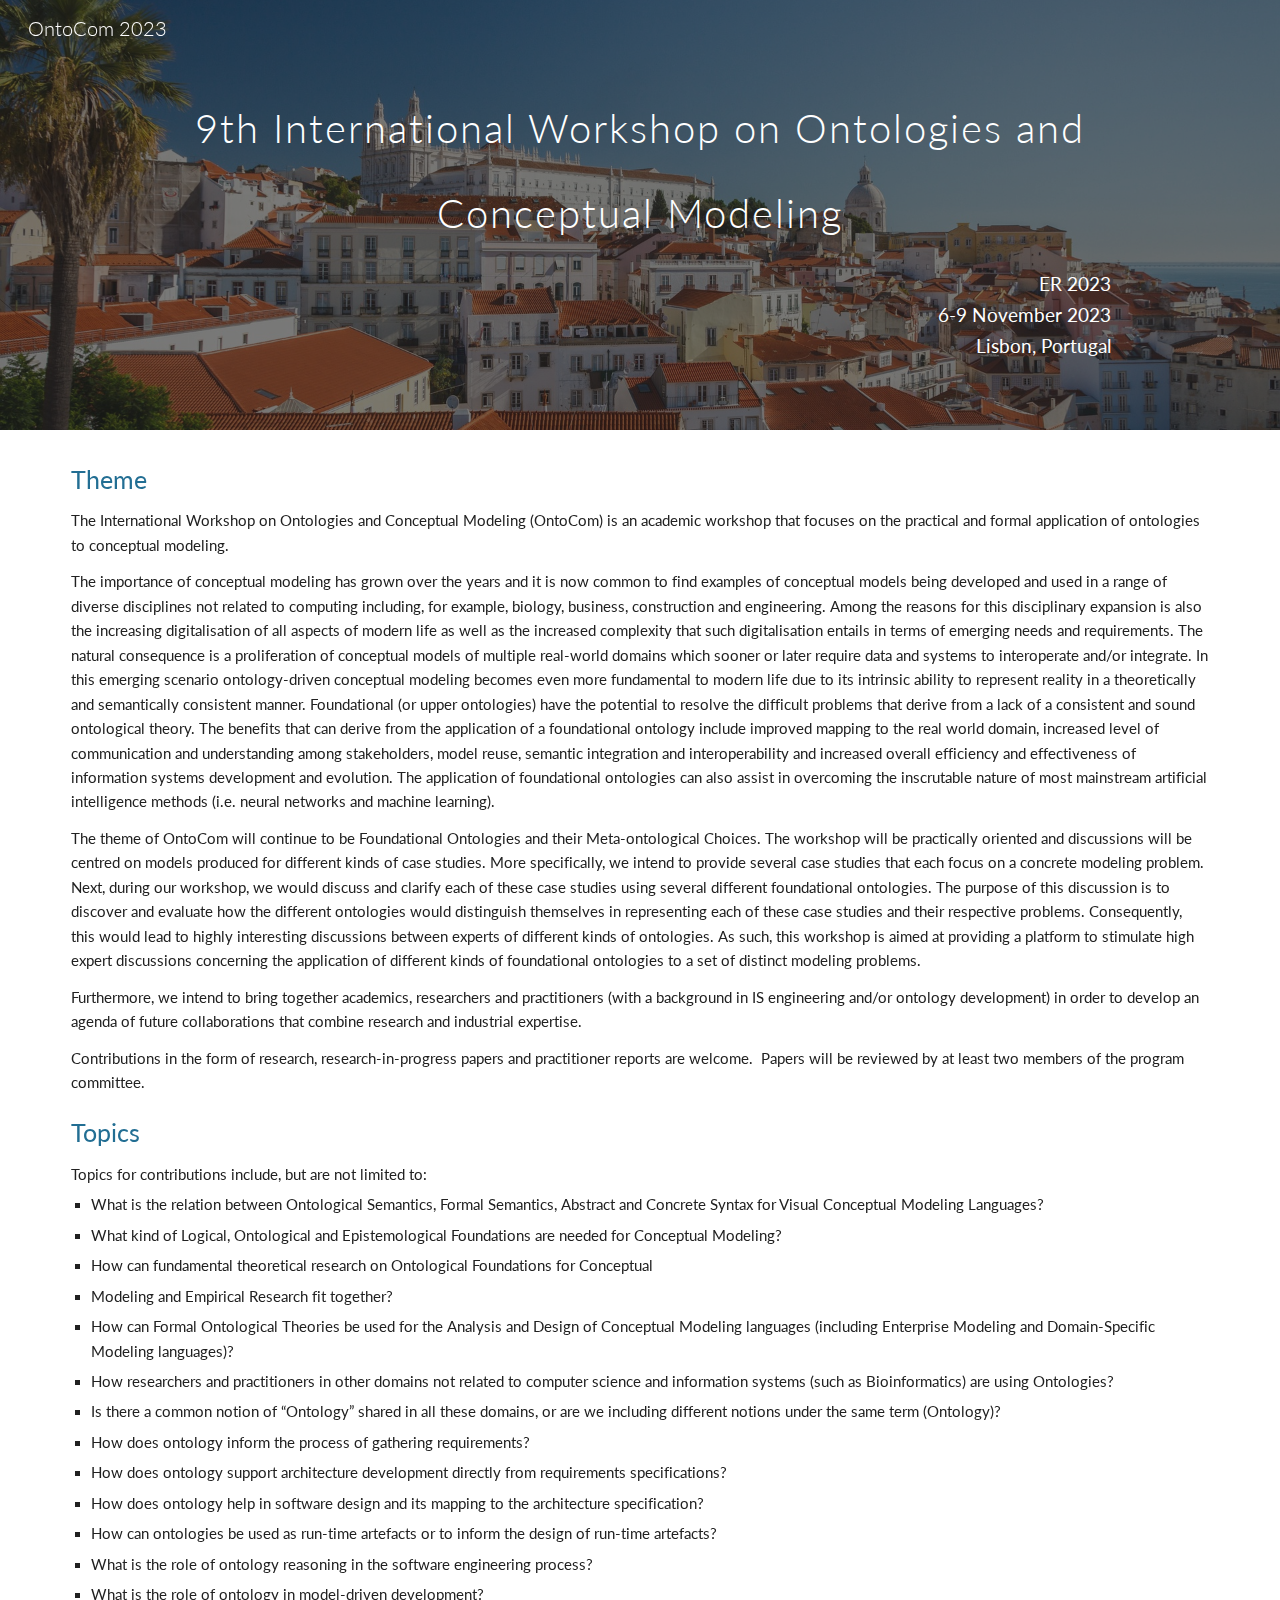
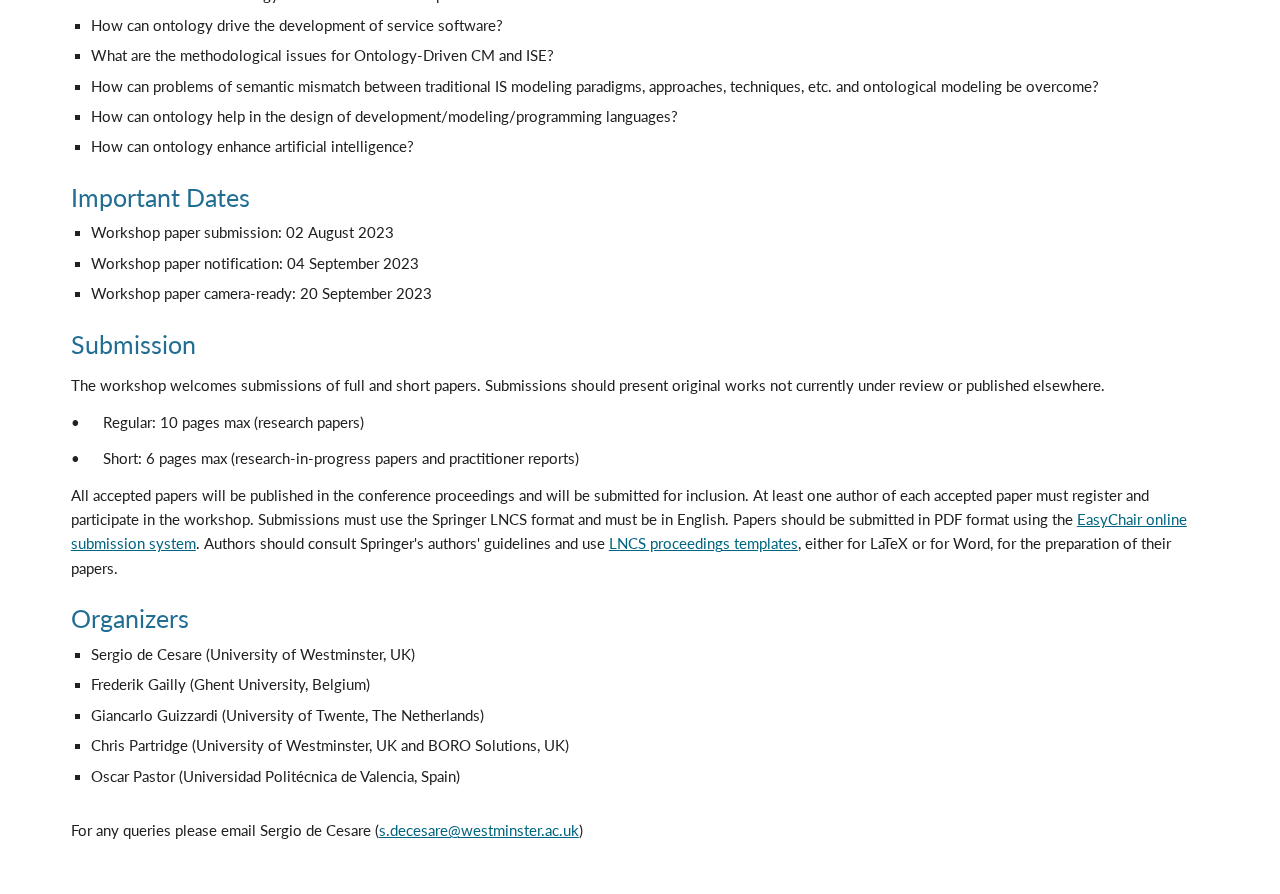
==== Home.html @ b6047642 "Add files via upload" ====
<!DOCTYPE html><html lang="en"><head><meta charset="utf-8"><script nonce="D_QVKaraz9Y9No-7lA3f1g">var DOCS_timing={}; DOCS_timing['sl']=new Date().getTime();</script><script nonce="D_QVKaraz9Y9No-7lA3f1g">function _DumpException(e) {throw e;}</script><script nonce="D_QVKaraz9Y9No-7lA3f1g">_docs_flag_initialData={"docs-ails":"docs_cold","docs-fwds":"docs_nf","docs-crs":"docs_crs_nfd","docs-fe-re":3,"docs-fl":1,"docs-l1lc":7,"docs-l1lm":"unknown","docs-l2lc":7,"docs-l2lm":"unknown","docs-l2t":0,"docs-lsd":4,"docs-orl":9,"docs-shdn":1,"docs-tfh":"","info_params":{"token":"AHL0AtLa9l6b4kq2V5NkNgFKkDIhqisT9A:1685529214315"},"docs-easedm":false,"docs-ehldrdm":false,"docs-erdwm":false,"docs-erspdm":false,"docs-esdodwm":false,"docs-esfdm":false,"docs-escp":false,"docs-eohmo":false,"uls":"{\"langs\":[\"en_GB\"],\"itcs\":[],\"override\":\"\",\"selected\":\"\",\"activated\":false}","customer_type":"ND","scotty_upload_url":"/upload/sites/resumable","docs-net-udmi":500000,"docs-net-udpt":40000,"docs-net-udur":"/upload/blob/sites","docs-net-usud":true,"docs-obsImUrl":"https://ssl.gstatic.com/docs/common/netcheck.gif","docs-efrsde":false,"docs-text-ewf":true,"docs-wfsl":["ca","da","de","en","es","fi","fr","it","nl","no","pt","sv"],"docs-efpsf":true,"docs-ejsfawf":false,"docs-eksfawf":false,"docs-edfn":true,"docs-efpsp":true,"docs-localstore-eidsilfm":false,"docs-ecfdsfj":false,"docs-esreff":false,"docs-ecuach":false,"docs-cclt":2033,"docs-ecci":true,"docs-esi":false,"docs-api-keys":{},"buildLabel":"atari_2023.21-Tue-0500_RC00","docs-show_debug_info":false,"ondlburl":"//docs.google.com","drive_url":"//drive.google.com","app_url":"https://sites.google.com/","docs-itrf":false,"docs-gsmd":"","docs-icdmt":["image/png","image/jpeg"],"docs-rauiu":true,"docs-mip":50000000,"docs-mif":1000,"docs-msid":32767,"docs-eatt":false,"docs-emid":false,"docs-mib":50000000,"docs-mid":2048,"docs-rid":1024,"docs-sup":"","docs-seu":"https://sites.google.com/d/13h6PxhkOgizRObXKIrchBpXxP2MLZZCb/edit","docs-crp":"/d/13h6PxhkOgizRObXKIrchBpXxP2MLZZCb/p/1QiaNzDqDmzpYtqUYFISlVuHDNgi3WmKF/takeout","docs-crq":"siteRevision\u003d316\u0026pageRevision\u003d316\u0026token\u003dAL-yHYmYDnVNmFgJIaHpj8zdg0ESl5bhodkIZ5DpScIBHgfkJsv9dVQEDBhnwFWIVzXR2Tp4_LXUSPP_ZFtBD4-Jbpw0aMuDkarA5tcYLBers4-QAf3BUUW3Fj-2LbE-wi1XKk4CyKDzlg%3D%3D\u0026isHead\u003dtrue\u0026placeAllImagesInSiteDir\u003dfalse","docs-ucd":"docs.usercontent.google.com","docs-uptc":["lsrp","ca","sh","noreplica","tam","ntd","ths","ouid","sle","dl","hi","hi_ext","usp","urp","utm_source","utm_medium","utm_campaign","utm_term","utm_content"],"docs-doddn":"","docs-uddn":"","docs-cwsd":"","docs-spdy":false,"xdbcfAllowHostNamePrefix":true,"xdbcfAllowXpc":false,"docs-dbctc":false,"docs-ebctcio":false,"docs-ecid":false,"docs-iror":true,"docs-epq":false,"docs-gsoil":"docs_gsabs","docs-ilbefsd":false,"docs-lbefm":0,"docs-lbesty":0,"docs-thtea":false,"docs-tdc":"[{\"id\":\"0:Basics\",\"name\":\"Basics\",\"deletedIds\":[]},{\"id\":\"0:Brochures\",\"name\":\"Brochures \\u0026 newsletters\",\"deletedIds\":[]},{\"id\":\"0:Calendars\",\"name\":\"Calendars \\u0026 schedules\",\"deletedIds\":[]},{\"id\":\"0:Business\",\"name\":\"Contracts, onboarding, and other forms\",\"deletedIds\":[]},{\"id\":\"0:Finance\",\"name\":\"Finance \\u0026 accounting\",\"deletedIds\":[]},{\"id\":\"0:Letters\",\"name\":\"Letters\",\"deletedIds\":[]},{\"id\":\"0:Reports\",\"name\":\"Reports \\u0026 proposals\",\"deletedIds\":[]},{\"id\":\"0:Planners\",\"name\":\"Trackers\",\"deletedIds\":[]},{\"id\":\"Unparented\",\"name\":\"Uncategorized\",\"deletedIds\":[\"0:NoTemplateCategories\"]}]","docs-ttt":0,"docs-tcdtc":"[]","docs-mtdl":500,"docs-ividtg":false,"docs-tdcp":0,"docs-tdvc":false,"docs-tmbp":false,"docs-hetsdd":false,"docs-hetsdiaow":false,"docs-edt":true,"docs-tintd":false,"docs-tafl":true,"docs-erdiiv":false,"docs-eqspdc":false,"docs-ecei":false,"docs-acap":["docs.security.access_capabilities",1,1,1,1,1,1,1,1,1,1,1,1,1,1,1,0,1,1,0,0,0,0],"docs-ci":"13h6PxhkOgizRObXKIrchBpXxP2MLZZCb","docs-eccfs":false,"docs-eefufd":false,"docs-ndt":"Untitled site","docs-prn":"Google Sites","docs-een":false,"docs-as":"","docs-etdimo":false,"docs-mdck":"","docs-mriim":1800000,"docs-eccbs":false,"docs-rlmp":true,"docs-mmpt":9000,"docs-erd":false,"docs-erfar":false,"docs-ensb":false,"docs-ddts":false,"docs-uootuns":false,"docs-amawso":false,"docs-ofmpp":false,"docs-anlpfdo":false,"docs-eslars":true,"docs-eem":false,"docs-phe":"","docs-glu":"","docs-wsu":"","docs-wsup":"","docs-sccfo":"PROD","docs-edim":false,"docs-fsu":"","docs-fse":"","docs-pid":"103434405193894286731","docs-eedmlf":false,"docs-emmda":false,"docs-ricocpb":false,"docs-rdowr":false,"docs-effnp":false,"docs-cttmtbr":0,"docs-eaaswoc":false,"docs-edlo":false,"docs-cttmteq":0,"docos-edces":false,"docs-dec":false,"docs-eiasrpu":false,"docs-ectt":false,"docs-ebbouf":false,"docs-ecgd":false,"docs-pcfloc":false,"docs-dsps":false,"docs-hft":"","docs-ececs":false,"docs-ecurf":false,"docs-efsii":false,"docs-elcfd":false,"docs-edmitm":false,"docs-enjec":false,"server_time_ms":1685529214319,"gaia_session_id":"","app-bc":"#3f51b5","enable_iframed_embed_api":false,"docs-isb":false,"docs-agdc":false,"docs-anddc":true,"docs-adndldc":false,"docs-dhnap":"sites.google.com","docs-ds":"https","docs-clibs":1,"docs-cirts":0,"docs-cide":true,"docs-cn":"","docs-dprfo":false,"docs-ddt":"","docs-dom":false,"docs-epbqbl":false,"docs-ecer":false,"docs-ecir":true,"docs-ecssl":false,"docs-ecssi":false,"docs-ecped":false,"docs-ecprgba":false,"docs-ecccer":false,"docs-eccc":true,"docs-edpq":false,"docs-edamc":false,"docs-edomic":false,"docos-eddltc":true,"docos-edcab":true,"docs-eddm":false,"docs-edsi":false,"kix-edrat":false,"kix-edratv2":false,"docs-eehlb":false,"docs-reiie":true,"docs-efnpi":false,"docs-fwd":false,"docs-eibu":false,"docs-eibs":false,"docs-eiecr":true,"docs-eimlfh":false,"docs-eiemu":false,"docs-eipce":false,"docs-eir":false,"docs-eksdm":false,"docs-elds":false,"docs-emp":false,"docs-emv2":false,"docs-eoso":true,"docs-epmi":false,"docs-eph":false,"docs-epat":true,"docs-net-erseh":false,"docs-ersd":false,"docs-esbws":false,"kix-eshcmp":false,"docs-eswwu":false,"docs-ete":false,"docs-eud":false,"docs-euqbp":false,"docs-eusca":false,"docs-ekwb":false,"docs-ewep":false,"docs-ewlip":false,"docs-extcd":false,"docs-net-ehfeb":false,"docs-hcwidu":false,"docs-ipmmp":true,"docs-ipuv":true,"docs-tdd":false,"docs-plimif":20.0,"docs-rgifem":true,"docs-sptm":true,"docs-ssi":false,"docs-eslin":false,"docs-uoci":"","docs-wia":"MORE_ICONS","docs-gth":"","docs-ndsom":[],"docs-dm":"application/vnd.google-apps.drive-sdk.897606708560","docs-sdsom":[],"docs-po":"https://sites.google.com","docs-to":"https://sites.google.com","docs-egit":false,"opmbs":50000000,"opmpd":7071,"opbu":"https://docs.google.com/picker","docs-pe":1,"opru":"https://sites.google.com/relay.html","opdu":true,"ophi":"atari","opst":"","opuci":"","docs-eopiiv2":true,"projector_base_url":"//drive.google.com","docs-drk":[],"docs-erkpp":false,"docs-erkfsu":true,"docs-pn":184,"docs-ct":"s","docs-rn":2123711298,"docs-idu":false,"docs-cpv":1,"docs-hecud":false,"docs-heoi":false,"docs-urouih":false,"docs-alu":"https://myaccount.google.com/language","docs-hue":"sergio.decesare@gmail.com","docs-ect":true,"docs-cpks":["[\"f2c900b88bc871a6\",\"AAVFbsGiMJHQ644MLTMfIy0oqwEjtpu29IAtgnqC5VRCUmu/K+Mi/Ma52wM8dVZd42RnquXsEv4Z\"]","[\"e0f5ad010292a020\",\"AK2fzyCd4qYLLOAb8sYIj6hYQV8oNZaQXH6oveO+a5Z6E3b2idQb5i8FH/kpybDs7mRbTpIbkHx4\"]"],"docs-hasid":"Sites","docs-hdod":"sites.google.com","docs-ceil":false,"docs-eflh":false,"docs-ehci":false,"docs-hdck":"AIzaSyCF97XfLoejM9NhWDAZeOcjC6kOEsEmv6A","docs-hucs":true,"docs-hufcm":false,"docs-hunca":false,"docs-cbrs":50,"docs-caru":"https://clients6.google.com","docs-cbau":"https://drive.google.com","docs-cfru":"https://lh3.google.com","docs-ctak":"AIzaSyAWGrfCCr7albM3lmCc937gx4uIphbpeKQ","docs-cgav":0,"docs-cci":2,"docs-gap":"/drive/v2internal","jobset":"prod","docs-eafn":false,"docs-nad":"sites.google.com","docs-ccwt":80,"docs-epcc":false,"docs-ut":0,"docs-sol":true,"docs-dvs":1,"docs-dac":1,"docs-ilbrc":true,"docs-dlpe":false,"docs-eirj":false,"docs-erre":true,"docs-epvh":false,"docs-erfm":true,"enable_omnibox":true,"docs-eqam":false,"docs-euaool":false,"docs-eua":false,"docs-ebfgf":false,"docs-uahnt":"","docs-esap":true,"docs-efib":false,"docs-se":false,"docs-eaa":true,"docs-eaaw":false,"docs-eecs":false,"docs-eisib":true,"docs-emtr":false,"docs-dafjera":false,"docs-daflia":false,"docs-dafgfma":false,"docs-fta-fnrhci":false,"docs-essu":true,"atari-emtpr":false,"atari-ebidm":true,"atari-ebids":true,"atari-edtm":true,"atari-eibrm":false,"atari-ectm":false,"atari-ects":false,"atari-ebam":true,"docs-text-elei":false,"docs-text-usc":true,"atari-bae":true,"docs-text-emmkc":false,"docs-text-etsrdpn":false,"docs-text-etsrds":false,"docs-text-erdfs":false,"docs-text-encps":false,"docs-text-eeves":true,"docs-text-endes":false,"docs-text-etocls":false,"docs-text-escpv":false,"docs-text-efts":false,"docs-text-ecfs":false,"docs-text-ecss":false,"docs-text-evs":false,"docs-text-etvls":false,"docs-text-echs":false,"docs-text-eessips":false,"docs-text-eesntps":true,"docs-text-eesss":false,"docs-text-etls":false,"docs-text-edctps":false,"docs-text-edctzs":false,"docs-text-eetxpc":false,"docs-text-eetxp":false,"docs-text-lns":false,"docs-text-edhcfs":false,"docs-text-ertkmcp":true,"docs-text-etb":false,"docs-text-esbefr":false,"docs-text-ipi":false,"docs-etshc":false,"docs-text-tbcb":2.0E7,"docs-text-ftls":true,"docs-efsmsdl":false,"docs-euoftm":false,"docs-text-etof":false,"docs-etbe":false,"docs-text-ehlb":false,"docs-text-epa":true,"docs-text-ecls":true,"docs-text-enbcr":false,"docs-text-svofc":false,"atari-ofdu":"https://docs.google.com/picker?protocol\u003dgadgets\u0026parent\u003dhttps://sites.google.com/relay.html\u0026hostId\u003datari-fonts\u0026title\u003dFonts\u0026hl\u003den\u0026newDriveView\u003dtrue\u0026origin\u003dhttps://sites.google.com\u0026navHidden\u003dtrue\u0026multiselectEnabled\u003dtrue\u0026selectButtonLabel\u003dOK\u0026nav\u003d((%22fonts%22))","atari-jefp":"/_/jserror","enable_csi":false,"csi_service_name":"","docs-jepp":"/_","docs-fpid":104240,"docs-enable_feedback_svg":true,"docs-hauc":true,"docs-huogmb":true,"docs-eeii":false,"docs-eldi":false,"docs-dli":false,"docs-liap":"/logImpressions","ilcm":{"eui":"AHKXmL08jZL4Qjq-pFywmo_7kBhVEj-3cgvND_0NTc7n1Q4J3HgC9q37V39OW8BI-_70lTU_J9A0","je":1,"sstu":1685529214330854,"si":"CPDP0NCtn_8CFYU_HwodSbUPHQ","gsc":null,"ei":[5703839,5704621,5706832,5706836,5707711,5724153,5734412,5735806,5737254,5737441,5737800,5738529,5740814,5743124,5747263,5748029,5751766,5752694,5753329,5754229,5758823,5760348,5760827,5762259,5764268,5765551,5766777,5767851,5770435,5773678,5774094,5774347,5774385,5776517,5776853,5776917,5777194,5784987,5786302,5791782,14101306,14101502,14101510,14101534,48966122,49365935,49372443,49375322,49376001,49378889,49451559,49453045,49453794,49472071,49512373,49622831,49623181,49624080,49644023,49648914,49654053,49687383,49700904,49703408,49765382,49816165,49822929,49823172,49824163,49837788,49839579,49842863,49924714,49944251,49979666,50022334,50082738,50127540,50166959,50168315,50174666,50263472,50266230,50291080,50322323,50347762,50360904,50391878,50455861,50458175,50468101,50520321,50533184,50552574,50601673,70977028],"crc":0,"cvi":[]},"docs-ccdil":false,"docs-eil":true,"docs-eoi":false,"docs-ema":true,"docs-emi":true,"docs-eeytpgc":true,"docs-feytpgc":false,"docs-nrfd":false,"docs-nrfdm2":false,"docs-efypr":false,"docs-eyprp":false,"docs-dcr":false,"docs-saww":false,"docs-eytpgcv":0,"docs-jscb":false}; _docs_flag_cek='Wgh0TgkIH7BLebDpd5_img\x3d\x3d'; if (window['DOCS_timing']) {DOCS_timing['ifdld']=new Date().getTime();}</script><meta name="viewport" content="width=device-width, initial-scale=1"><meta http-equiv="X-UA-Compatible" content="IE=edge"><meta name="referrer" content="strict-origin-when-cross-origin"><link rel="icon" href="https://ssl.gstatic.com/atari/images/public/favicon.ico"><meta name="robots" content="noindex"><link href="https://fonts.googleapis.com/css?family=Lato%3A300%2C300italic%2C400%2C400italic%2C700%2C700italic&display=swap" rel="stylesheet" nonce="wUJFdUB1FVgfbV9SGFaR3g"><link href="https://fonts.googleapis.com/css?family=Google+Sans_old:400,500|Roboto:300,400,500,700|Source+Code+Pro:400,700&display=swap" rel="stylesheet" nonce="wUJFdUB1FVgfbV9SGFaR3g"><style nonce="wUJFdUB1FVgfbV9SGFaR3g">@media only screen and (max-width: 479px){.Rn3Z1b{font-size: 23.0pt;}}@media only screen and (min-width: 480px) and (max-width: 767px){.Rn3Z1b{font-size: 27.0pt;}}@media only screen and (min-width: 768px) and (max-width: 1279px){.Rn3Z1b{font-size: 30.0pt;}}@media only screen and (min-width: 1280px){.Rn3Z1b{font-size: 30.0pt;}}</style><style nonce="wUJFdUB1FVgfbV9SGFaR3g">.VIpgJd-TzA9Ye-eEGnhe{position:relative;display:-moz-inline-box;display:inline-block}* html .VIpgJd-TzA9Ye-eEGnhe{display:inline}*:first-child+html .VIpgJd-TzA9Ye-eEGnhe{display:inline}/*! normalize.css v2.1.1 | MIT License | git.io/normalize */article,aside,details,figcaption,figure,footer,header,hgroup,main,nav,section,summary{display:block}audio,canvas,video{display:inline-block}audio:not([controls]){display:none;height:0}[hidden]{display:none}html{font-family:sans-serif;-ms-text-size-adjust:100%;-webkit-text-size-adjust:100%}body{margin:0}a:focus{outline:thin dotted}a:active,a:hover{outline:0}h1{font-size:2em;margin:.67em 0}abbr[title]{border-bottom:1px dotted}b,strong{font-weight:bold}dfn{font-style:italic}hr{box-sizing:content-box;height:0}mark{background:#ff0;color:#000}code,kbd,pre,samp{font-family:monospace,serif;font-size:1em}pre{white-space:pre-wrap}q{quotes:"\201C" "\201D" "\2018" "\2019"}small{font-size:80%}sub,sup{font-size:75%;line-height:0;position:relative;vertical-align:baseline}sup{top:-.5em}sub{bottom:-.25em}img{border:0}svg:not(:root){overflow:hidden}figure{margin:0}fieldset{border:1px solid #c0c0c0;margin:0 2px;padding:.35em .625em .75em}legend{border:0;padding:0}button,input,select,textarea{font-family:inherit;font-size:100%;margin:0}button,input{line-height:normal}button,select{text-transform:none}button,html input[type="button"],input[type="reset"],input[type="submit"]{-webkit-appearance:button;cursor:pointer}button[disabled],html input[disabled]{cursor:default}input[type="checkbox"],input[type="radio"]{box-sizing:border-box;padding:0}input[type="search"]{-webkit-appearance:textfield;box-sizing:content-box}input[type="search"]::-webkit-search-cancel-button,input[type="search"]::-webkit-search-decoration{-webkit-appearance:none}button::-moz-focus-inner,input::-moz-focus-inner{border:0;padding:0}textarea{overflow:auto;vertical-align:top}table{border-collapse:collapse;border-spacing:0}group,row,tile{display:block}.XKSfm-Sx9Kwc,.XKSfm-Sx9Kwc-xJ5Hnf{z-index:110}html{height:100%}body{height:100%;padding:0}.fktJzd *,.fktJzd *:before,.fktJzd *:after{-webkit-box-sizing:border-box;-webkit-box-sizing:border-box;box-sizing:border-box}.LS81yb,.oKdM2c{width:100%;margin-top:0;margin-bottom:0;max-width:1280px;*zoom:1}.LS81yb{padding-left:5px;padding-right:5px}.JNdkSc,.jXK9ad,.oaCj6d{-webkit-box-sizing:border-box;box-sizing:border-box;display:inline-block;padding-left:0;padding-right:0;position:relative;vertical-align:top;width:100%}.jXK9ad-SmKAyb{width:100%}.vB4mjb{-webkit-box-align:center;-webkit-align-items:center;align-items:center;height:64px;display:-webkit-box;display:-webkit-flex;display:flex;-webkit-box-pack:center;-webkit-justify-content:center;justify-content:center;padding:0 12px;width:100%}.jCzMm{overflow:hidden;overflow-wrap:break-word}@media only screen and (max-width:479px){.vB4mjb{height:48px;padding:0 6px}.vB4mjb.phf0q{-webkit-box-orient:vertical;-webkit-box-direction:normal;-webkit-flex-direction:column;flex-direction:column;height:96px}.jCzMm{margin-top:4px;margin-bottom:12px;overflow:hidden;text-align:center;text-overflow:ellipsis;white-space:nowrap;width:100%}.vKRmoe{margin-bottom:8px}.vB4mjb .vKRmoe{padding-left:0}}.vKRmoe{display:-webkit-box;display:-webkit-flex;display:flex;padding-left:23px}.cc0d9d{-webkit-box-flex:0;-webkit-flex:0;flex:0;position:relative;margin-top:10px;display:-webkit-box;display:-webkit-flex;display:flex;-webkit-box-orient:horizontal;-webkit-box-direction:normal;-webkit-flex-direction:row;flex-direction:row;-webkit-box-pack:center;-webkit-justify-content:center;justify-content:center;-webkit-box-align:center;-webkit-align-items:center;align-items:center}.ZbQFKd{height:10px;width:10px;margin:0 4px;background-color:rgb(189,193,198);border-radius:50%;display:inline-block;-webkit-transition:background-color .6s ease,width .4s ease-in-out,height .4s ease-in-out;transition:background-color .6s ease,width .4s ease-in-out,height .4s ease-in-out}.ZbQFKd.iBBDgd{height:0;width:0;margin:0}.ZbQFKd.qIwn1b{height:8px;width:8px}.ZbQFKd.kshb5{height:6px;width:6px}.dVFkob{-webkit-box-flex:0;-webkit-flex:0 1 1.2em;flex:0 1 1.2em;height:1.2em;overflow:hidden;padding:0 8px;text-align:center;display:-webkit-box;display:-webkit-flex;display:flex;-webkit-box-pack:center;-webkit-justify-content:center;justify-content:center;-webkit-box-orient:vertical;-webkit-box-direction:normal;-webkit-flex-direction:column;flex-direction:column;margin-top:10px;position:relative;font-size:9pt}.Ecdcnc{overflow:hidden;position:relative;text-overflow:ellipsis;white-space:nowrap}.L6cTce{display:none!important}::-webkit-scrollbar{height:16px;overflow:visible;width:16px}::-webkit-scrollbar-button{height:0;width:0}::-webkit-scrollbar-track{background-clip:padding-box;border:solid transparent;border-width:0 0 0 4px}::-webkit-scrollbar-track:horizontal{border-width:4px 0 0}::-webkit-scrollbar-track:hover{background-color:rgba(0,0,0,.05);-webkit-box-shadow:inset 1px 0 0 rgba(0,0,0,.1);box-shadow:inset 1px 0 0 rgba(0,0,0,.1)}::-webkit-scrollbar-track:horizontal:hover{-webkit-box-shadow:inset 0 1px 0 rgba(0,0,0,.1);box-shadow:inset 0 1px 0 rgba(0,0,0,.1)}::-webkit-scrollbar-track:active{background-color:rgba(0,0,0,.05);-webkit-box-shadow:inset 1px 0 0 rgba(0,0,0,.14),inset -1px 0 0 rgba(0,0,0,.07);box-shadow:inset 1px 0 0 rgba(0,0,0,.14),inset -1px 0 0 rgba(0,0,0,.07)}::-webkit-scrollbar-track:horizontal:active{-webkit-box-shadow:inset 0 1px 0 rgba(0,0,0,.14),inset 0 -1px 0 rgba(0,0,0,.07);box-shadow:inset 0 1px 0 rgba(0,0,0,.14),inset 0 -1px 0 rgba(0,0,0,.07)}.tk3N6e-qrhCuc-to915::-webkit-scrollbar-track:hover{background-color:rgba(255,255,255,.1);-webkit-box-shadow:inset 1px 0 0 rgba(255,255,255,.2);box-shadow:inset 1px 0 0 rgba(255,255,255,.2)}.tk3N6e-qrhCuc-to915::-webkit-scrollbar-track:horizontal:hover{-webkit-box-shadow:inset 0 1px 0 rgba(255,255,255,.2);box-shadow:inset 0 1px 0 rgba(255,255,255,.2)}.tk3N6e-qrhCuc-to915::-webkit-scrollbar-track:active{background-color:rgba(255,255,255,.1);-webkit-box-shadow:inset 1px 0 0 rgba(255,255,255,.25),inset -1px 0 0 rgba(255,255,255,.15);box-shadow:inset 1px 0 0 rgba(255,255,255,.25),inset -1px 0 0 rgba(255,255,255,.15)}.tk3N6e-qrhCuc-to915::-webkit-scrollbar-track:horizontal:active{-webkit-box-shadow:inset 0 1px 0 rgba(255,255,255,.25),inset 0 -1px 0 rgba(255,255,255,.15);box-shadow:inset 0 1px 0 rgba(255,255,255,.25),inset 0 -1px 0 rgba(255,255,255,.15)}::-webkit-scrollbar-thumb{background-color:rgba(0,0,0,.2);background-clip:padding-box;border:solid transparent;border-width:1px 1px 1px 6px;min-height:28px;padding:100px 0 0;-webkit-box-shadow:inset 1px 1px 0 rgba(0,0,0,.1),inset 0 -1px 0 rgba(0,0,0,.07);box-shadow:inset 1px 1px 0 rgba(0,0,0,.1),inset 0 -1px 0 rgba(0,0,0,.07)}::-webkit-scrollbar-thumb:horizontal{border-width:6px 1px 1px;padding:0 0 0 100px;-webkit-box-shadow:inset 1px 1px 0 rgba(0,0,0,.1),inset -1px 0 0 rgba(0,0,0,.07);box-shadow:inset 1px 1px 0 rgba(0,0,0,.1),inset -1px 0 0 rgba(0,0,0,.07)}::-webkit-scrollbar-thumb:hover{background-color:rgba(0,0,0,.4);-webkit-box-shadow:inset 1px 1px 1px rgba(0,0,0,.25);box-shadow:inset 1px 1px 1px rgba(0,0,0,.25)}::-webkit-scrollbar-thumb:active{background-color:rgba(0,0,0,.5);-webkit-box-shadow:inset 1px 1px 3px rgba(0,0,0,.35);box-shadow:inset 1px 1px 3px rgba(0,0,0,.35)}.tk3N6e-qrhCuc-to915::-webkit-scrollbar-thumb{background-color:rgba(255,255,255,.3);-webkit-box-shadow:inset 1px 1px 0 rgba(255,255,255,.15),inset 0 -1px 0 rgba(255,255,255,.1);box-shadow:inset 1px 1px 0 rgba(255,255,255,.15),inset 0 -1px 0 rgba(255,255,255,.1)}.tk3N6e-qrhCuc-to915::-webkit-scrollbar-thumb:horizontal{-webkit-box-shadow:inset 1px 1px 0 rgba(255,255,255,.15),inset -1px 0 0 rgba(255,255,255,.1);box-shadow:inset 1px 1px 0 rgba(255,255,255,.15),inset -1px 0 0 rgba(255,255,255,.1)}.tk3N6e-qrhCuc-to915::-webkit-scrollbar-thumb:hover{background-color:rgba(255,255,255,.6);-webkit-box-shadow:inset 1px 1px 1px rgba(255,255,255,.37);box-shadow:inset 1px 1px 1px rgba(255,255,255,.37)}.tk3N6e-qrhCuc-to915::-webkit-scrollbar-thumb:active{background-color:rgba(255,255,255,.75);-webkit-box-shadow:inset 1px 1px 3px rgba(255,255,255,.5);box-shadow:inset 1px 1px 3px rgba(255,255,255,.5)}.tk3N6e-qrhCuc-xTH6G::-webkit-scrollbar-track{border-width:0 1px 0 6px}.tk3N6e-qrhCuc-xTH6G::-webkit-scrollbar-track:horizontal{border-width:6px 0 1px}.tk3N6e-qrhCuc-xTH6G::-webkit-scrollbar-track:hover{background-color:rgba(0,0,0,.035);-webkit-box-shadow:inset 1px 1px 0 rgba(0,0,0,.14),inset -1px -1px 0 rgba(0,0,0,.07);box-shadow:inset 1px 1px 0 rgba(0,0,0,.14),inset -1px -1px 0 rgba(0,0,0,.07)}.tk3N6e-qrhCuc-xTH6G.tk3N6e-qrhCuc-to915::-webkit-scrollbar-track:hover{background-color:rgba(255,255,255,.07);-webkit-box-shadow:inset 1px 1px 0 rgba(255,255,255,.25),inset -1px -1px 0 rgba(255,255,255,.15);box-shadow:inset 1px 1px 0 rgba(255,255,255,.25),inset -1px -1px 0 rgba(255,255,255,.15)}.tk3N6e-qrhCuc-xTH6G::-webkit-scrollbar-thumb{border-width:0 1px 0 6px}.tk3N6e-qrhCuc-xTH6G::-webkit-scrollbar-thumb:horizontal{border-width:6px 0 1px}::-webkit-scrollbar-corner{background:transparent}body::-webkit-scrollbar-track-piece{background-clip:padding-box;background-color:#f5f5f5;border:solid #fff;border-width:0 0 0 3px;-webkit-box-shadow:inset 1px 0 0 rgba(0,0,0,.14),inset -1px 0 0 rgba(0,0,0,.07);box-shadow:inset 1px 0 0 rgba(0,0,0,.14),inset -1px 0 0 rgba(0,0,0,.07)}body::-webkit-scrollbar-track-piece:horizontal{border-width:3px 0 0;-webkit-box-shadow:inset 0 1px 0 rgba(0,0,0,.14),inset 0 -1px 0 rgba(0,0,0,.07);box-shadow:inset 0 1px 0 rgba(0,0,0,.14),inset 0 -1px 0 rgba(0,0,0,.07)}body::-webkit-scrollbar-thumb{border-width:1px 1px 1px 5px}body::-webkit-scrollbar-thumb:horizontal{border-width:5px 1px 1px}body::-webkit-scrollbar-corner{background-clip:padding-box;background-color:#f5f5f5;border:solid #fff;border-width:3px 0 0 3px;-webkit-box-shadow:inset 1px 1px 0 rgba(0,0,0,.14);box-shadow:inset 1px 1px 0 rgba(0,0,0,.14)}html{font-size:16px}ul,ul ul{list-style-type:square}.yaqOZd,.IFuOkc{background-size:cover;display:table;position:relative;table-layout:fixed;width:100%}@media only screen and (max-width:767px){.yaqOZd,.IFuOkc{padding-bottom:0;padding-top:0}}@media only screen and (min-width:768px){.yaqOZd:not(.LB7kq):not(.WxWicb){padding-bottom:1.5rem;padding-top:1.5rem}}.yaqOZd:before,.IFuOkc:before,.IFuOkc:after,.zfr3Q:before,.baZpAe:before{bottom:0;content:"";display:none;left:0;pointer-events:none;position:absolute;right:0;top:0}.nyKByd .IFuOkc:before{background-color:rgb(33,33,33);opacity:0;display:block}.tpmmCb .IFuOkc:before{background-color:rgb(255,255,255);opacity:0;display:block}.IFuOkc{display:table-cell;height:100%;left:0;pointer-events:none;position:absolute;top:0;width:100%}.WFZZBb .jXK9ad{vertical-align:middle}.cJgDec .aw5Odc,.cJgDec .dhtgD:hover,.cJgDec .dhtgD:visited{color:inherit}.LB7kq .aw5Odc,.LB7kq .dhtgD:hover,.LB7kq .dhtgD:visited{color:inherit}.mYVXT{display:table-cell;vertical-align:middle;width:100%}.nku4ae{max-width:1184px;margin:auto}.nku4ae.U5PNae{max-width:752px;margin:auto}.zfr3Q{-webkit-font-variant-ligatures:none;font-variant-ligatures:none;margin:0;outline:none;position:relative}.zfr3Q[dir=rtl]{text-align:right}.TMjjoe:not(.TYR86d){display:block}.qM9fHf{background-color:rgba(0,0,0,.06);font-family:"Source Code Pro","monospace";font-weight:400}.s1gOZb{background-color:rgba(0,0,0,.06);border:1px solid rgba(255,255,255,.12);border-radius:3px;margin:12px 0 0 0;padding:5px}.FVr0A code{font-family:"Source Code Pro","monospace"}.zfr3Q.FVr0A{line-height:1.4;margin:0}.yaqOZd .zfr3Q:first-child,.zfr3Q:first-child,.BKnRcf:first-child,.UVNKR:first-child,.n8H08c .TYR86d:first-child{margin-top:0;padding-top:0}.yaqOZd .aP9Z7e:first-child+.zfr3Q,.aP9Z7e:first-child+.zfr3Q{margin-top:0;padding-top:0}.yaqOZd .aP9Z7e:first-child,.aP9Z7e:first-child{margin-bottom:0}.yaqOZd .zfr3Q:last-child,.zfr3Q:last-child,.BKnRcf:last-child,.UVNKR:last-child,.n8H08c .TYR86d:last-child{margin-bottom:0;padding-bottom:0}.n8H08c{padding-left:20px}.n8H08c,.n8H08c .n8H08c,.n8H08c .TYR86d{margin:6px 0 0 0}.zfr3Q{text-decoration:inherit;color:inherit;font-size:inherit;font-style:inherit;font-weight:inherit}.dhtgD{color:inherit;font-size:inherit;font-style:inherit;font-weight:inherit;text-decoration:underline}.aw5Odc{color:inherit}.dhtgD.rXJpyf,.dhtgD.rXJpyf:hover{color:inherit}a.chg4Jd:focus{outline:0;box-shadow:0 0 0 2px rgb(66,133,244),0 0 0 3px rgba(255,255,255,.8)}a.chg4Jd.HB1eCd-X3SwIb-hSRGPd:focus,a.chg4Jd.HB1eCd-X3SwIb-hSRGPd-di8rgd-KBDgbd:focus{box-shadow:none}a.HB1eCd-X3SwIb-hSRGPd-di8rgd-KBDgbd{padding:2px;margin:-2px}a.HB1eCd-X3SwIb-hSRGPd-di8rgd-KBDgbd:focus{border:1px dashed;padding:1px}a.HB1eCd-X3SwIb-hSRGPd{padding:2px!important;margin:-2px -2px -2px 4px}a.HB1eCd-X3SwIb-hSRGPd:focus{border:1px dashed;padding:1px!important}::-webkit-scrollbar{-webkit-border-radius:100px;background-color:rgba(0,0,0,0);width:9px}::-webkit-scrollbar-thumb{-webkit-border-radius:100px;background:rgba(0,0,0,.2)}::-webkit-scrollbar-thumb:hover{-webkit-border-radius:100px;background:rgba(0,0,0,.35)}::-webkit-scrollbar-thumb:active{-webkit-border-radius:4px;background:rgba(0,0,0,.45)}.Zjiec:before,.YTv4We:before,.j10yRb:before{bottom:0;content:"";display:none;left:0;pointer-events:none;position:absolute;right:0;top:0}.PsKE7e,.I35ICb>a{color:inherit;font-size:inherit;font-style:inherit;font-weight:inherit}.PsKE7e,.I35ICb>a{text-decoration:inherit}.IKA38e{padding-right:12px}.I35ICb{position:relative}.hDrhEe{padding-left:12px;vertical-align:middle}.aJHbb{cursor:pointer;overflow:hidden}.aJHbb:focus{outline:0}.JzO0Vc{width:250px}.jYxBte{list-style-type:none;margin:0;padding:0}.jYxBte ul{list-style-type:none;padding-left:0}.PsKE7e,.aJHbb{display:block;position:relative;text-overflow:ellipsis;white-space:nowrap}.Zjiec{cursor:pointer;position:relative;text-decoration:none;z-index:20}.Zjiec>span{color:inherit;display:block;outline:none;overflow:hidden;position:relative;text-overflow:ellipsis}.YTv4We{color:white;cursor:pointer;height:55px;outline:none;padding:16px 12px;width:48px}.YTv4We:before{height:32px;left:8px;top:12px;width:32px}.j10yRb{bottom:50%;cursor:pointer;display:inline-block;height:24px;left:-36px;outline:none;padding-left:12px;position:absolute;-webkit-transform:translateY(50%);transform:translateY(50%);vertical-align:middle;width:36px}.j10yRb:before{left:12px}.YTv4We.chg4Jd:focus:before,.j10yRb.chg4Jd:focus:before{color:white;display:block;border-style:solid;border-width:1px}.ZXW7w{opacity:.26}.wFCWne{-webkit-transition:-webkit-transform .45s cubic-bezier(.4,0,.2,1);transition:-webkit-transform .45s cubic-bezier(.4,0,.2,1);transition:transform .45s cubic-bezier(.4,0,.2,1);transition:transform .45s cubic-bezier(.4,0,.2,1),-webkit-transform .45s cubic-bezier(.4,0,.2,1);height:24px;width:24px}.hlJH0,.HBu6N,.cLAGQe{-webkit-transition:-webkit-transform .45s cubic-bezier(.4,0,.2,1);transition:-webkit-transform .45s cubic-bezier(.4,0,.2,1);transition:transform .45s cubic-bezier(.4,0,.2,1);transition:transform .45s cubic-bezier(.4,0,.2,1),-webkit-transform .45s cubic-bezier(.4,0,.2,1)}.wFCWne path.HBu6N.o0iVae{-webkit-transition:all 0.45s cubic-bezier(0.4,0,0.2,1),opacity 0.45s 0.45s;transition:all 0.45s cubic-bezier(0.4,0,0.2,1),opacity 0.45s 0.45s}.wFCWne.o0iVae{-webkit-transform:rotate(90deg);transform:rotate(90deg)}.o0iVae .hlJH0{-webkit-transform:rotate(45deg) translate(0,5px);transform:rotate(45deg) translate(0,5px)}.o0iVae .HBu6N{-webkit-transform:rotate(135deg);transform:rotate(135deg);opacity:0}.o0iVae .cLAGQe{-webkit-transform:rotate(135deg) translate(0,-5px);transform:rotate(135deg) translate(0,-5px)}.JzO0Vc{-webkit-transition:left .5s cubic-bezier(0.4,0,0.2,1);transition:left .5s cubic-bezier(0.4,0,0.2,1);-webkit-transition-delay:.125s;transition-delay:.125s;left:-100%;padding-top:56px}.JzO0Vc.jsnVQ{-webkit-transition-delay:0s;transition-delay:0s;-webkit-transition:left .5s cubic-bezier(0.4,0,0.2,1);transition:left .5s cubic-bezier(0.4,0,0.2,1);left:0}.IKA38e{-webkit-transition:left 0s 0.5s,opacity 0.375s 0.125s cubic-bezier(0.4,0,1,1);transition:left 0s 0.5s,opacity 0.375s 0.125s cubic-bezier(0.4,0,1,1);left:-32px;opacity:0;padding-left:36px}.JzO0Vc .IKA38e.r8s4j-R6PoUb{padding-left:36px}.JzO0Vc .IKA38e.r8s4j-ibL1re{padding-left:56px}.JzO0Vc .IKA38e.r8s4j-c5RTEf{padding-left:76px}.JzO0Vc .IKA38e.r8s4j-II5mzb{padding-left:96px}.JzO0Vc .IKA38e.r8s4j-wNfPc{padding-left:116px}.baH5ib .hDrhEe{padding-left:4px}.baH5ib .j10yRb{left:-32px}.jsnVQ .IKA38e{-webkit-transition:left 0.375s cubic-bezier(0.4,0,1,1),opacity 0.375s cubic-bezier(0.4,0,1,1);transition:left 0.375s cubic-bezier(0.4,0,1,1),opacity 0.375s cubic-bezier(0.4,0,1,1);-webkit-transition-delay:1.125s;transition-delay:1.125s;left:0;opacity:1}.jsnVQ .jYxBte>li:nth-child(1) .IKA38e{-webkit-transition-delay:.125s;transition-delay:.125s}.jsnVQ .jYxBte>li:nth-child(2) .IKA38e{-webkit-transition-delay:.175s;transition-delay:.175s}.jsnVQ .jYxBte>li:nth-child(3) .IKA38e{-webkit-transition-delay:.225s;transition-delay:.225s}.jsnVQ .jYxBte>li:nth-child(4) .IKA38e{-webkit-transition-delay:.275s;transition-delay:.275s}.jsnVQ .jYxBte>li:nth-child(5) .IKA38e{-webkit-transition-delay:.325s;transition-delay:.325s}.jsnVQ .jYxBte>li:nth-child(6) .IKA38e{-webkit-transition-delay:.375s;transition-delay:.375s}.jsnVQ .jYxBte>li:nth-child(7) .IKA38e{-webkit-transition-delay:.425s;transition-delay:.425s}.jsnVQ .jYxBte>li:nth-child(8) .IKA38e{-webkit-transition-delay:.475s;transition-delay:.475s}.jsnVQ .jYxBte>li:nth-child(9) .IKA38e{-webkit-transition-delay:.525s;transition-delay:.525s}.jsnVQ .jYxBte>li:nth-child(10) .IKA38e{-webkit-transition-delay:.575s;transition-delay:.575s}.jsnVQ .jYxBte>li:nth-child(11) .IKA38e{-webkit-transition-delay:.625s;transition-delay:.625s}.jsnVQ .jYxBte>li:nth-child(12) .IKA38e{-webkit-transition-delay:.675s;transition-delay:.675s}.jsnVQ .jYxBte>li:nth-child(13) .IKA38e{-webkit-transition-delay:.725s;transition-delay:.725s}.jsnVQ .jYxBte>li:nth-child(14) .IKA38e{-webkit-transition-delay:.775s;transition-delay:.775s}.jsnVQ .jYxBte>li:nth-child(15) .IKA38e{-webkit-transition-delay:.825s;transition-delay:.825s}.jsnVQ .jYxBte>li:nth-child(16) .IKA38e{-webkit-transition-delay:.875s;transition-delay:.875s}.jsnVQ .jYxBte>li:nth-child(17) .IKA38e{-webkit-transition-delay:.925s;transition-delay:.925s}.jsnVQ .jYxBte>li:nth-child(18) .IKA38e{-webkit-transition-delay:.975s;transition-delay:.975s}.jsnVQ .jYxBte>li:nth-child(19) .IKA38e{-webkit-transition-delay:1.025s;transition-delay:1.025s}.jsnVQ .jYxBte>li:nth-child(20) .IKA38e{-webkit-transition-delay:1.075s;transition-delay:1.075s}.oGuwee{overflow:hidden;position:relative}.VcS63b{-webkit-transition:margin-top .25s cubic-bezier(0.4,0,0.2,1);transition:margin-top .25s cubic-bezier(0.4,0,0.2,1)}.dvmRw{height:24px;width:24px}.K4B8Y,.MrYMx{-webkit-transition:-webkit-transform .25s cubic-bezier(.4,0,.2,1);transition:-webkit-transform .25s cubic-bezier(.4,0,.2,1);transition:transform .25s cubic-bezier(.4,0,.2,1);transition:transform .25s cubic-bezier(.4,0,.2,1),-webkit-transform .25s cubic-bezier(.4,0,.2,1)}svg.FWGjId .K4B8Y{-webkit-transform:rotate(-90deg);transform:rotate(-90deg)}svg.FWGjId .MrYMx{-webkit-transform:rotate(90deg);transform:rotate(90deg)}.Fpy8Db .hDrhEe{white-space:normal}.hDrhEe.HlqNPb.chg4Jd:focus{box-shadow:inset 0 0 0 1px rgba(255,255,255,.8),inset 0 0 0 3px rgb(66,133,244)}.PxsaWe{cursor:not-allowed}.WbHktd{cursor:default}.VsJjtf{display:inline-block;max-width:300px;overflow:visible;position:relative;text-align:left;-webkit-transition:opacity 0ms .3s;transition:opacity 0ms .3s;vertical-align:middle;white-space:nowrap}.RPRy1e .IKA38e{left:0;opacity:1;padding-left:32px}.RPRy1e .oGuwee .IKA38e{padding-left:48px}.jgXgSe{display:inline-block;max-width:240px;position:relative;vertical-align:top}.mBHtvb{cursor:pointer;display:inline-block;margin-left:3px;outline:none;overflow:hidden;padding-left:4px;padding-right:2px;vertical-align:top}.mBHtvb>svg{height:12px;-webkit-transform:scale(2);transform:scale(2);vertical-align:middle;width:12px}.T7RySe .oGuwee{list-style-type:none}.oXBWEc:not([more-menu-item]){margin:0;padding:0}.eWDljc{box-shadow:0 0 10px rgba(0,0,0,.55)}.ZmrVpf{display:none}.RPRy1e .G95ACe.IKA38e{padding-left:32px}.G95ACe .j10yRb{display:none}.G95ACe .aJHbb{opacity:.7}.ijMPi{-webkit-transition:height .3s;transition:height .3s;overflow:hidden}.ijMPi .PsKE7e{-webkit-transition:padding-left .3s;transition:padding-left .3s}.PMD4Hd{display:none}.Qrrb5{display:inline-block;overflow:hidden;padding:10px 12px;vertical-align:middle}.Qrrb5>div{display:inline-block;vertical-align:top}.rgLkl{background-color:transparent;cursor:default;display:inline-block;height:2px;position:relative;vertical-align:middle;width:2px}li.VsJjtf:nth-last-child(2) .rgLkl{display:none}.RPRy1e{border-radius:2px;left:-28px;overflow-y:auto;padding:8px 0;position:absolute;width:240px}.RM9ulf{visibility:hidden;position:fixed;z-index:5000;color:#fff;pointer-events:none}.RM9ulf.catR2e{max-width:90%;max-height:90%}.R8qYlc{-webkit-border-radius:2px;border-radius:2px;background-color:rgba(97,97,97,0.902);position:absolute;left:0;width:100%;height:100%;opacity:0;-webkit-transform:scale(0,0.5);-webkit-transform:scale(0,0.5);transform:scale(0,0.5);-webkit-transform-origin:inherit;-webkit-transform-origin:inherit;transform-origin:inherit}.AZnilc{display:block;position:relative;font-size:10px;font-weight:500;padding:5px 8px 6px;opacity:0}.RM9ulf.qs41qe .R8qYlc{opacity:1;-webkit-transform:scale(1,1);-webkit-transform:scale(1,1);transform:scale(1,1)}.RM9ulf.catR2e .AZnilc{word-wrap:break-word}.RM9ulf.qs41qe .AZnilc{opacity:1}.RM9ulf.AXm5jc .AZnilc{font-size:14px;padding:8px 16px}.RM9ulf.u5lFJe{-webkit-transition-property:-webkit-transform;-webkit-transition-property:-webkit-transform;transition-property:-webkit-transform;-webkit-transition-property:transform;transition-property:transform;-webkit-transition-property:transform,-webkit-transform;transition-property:transform,-webkit-transform;-webkit-transition-duration:200ms;-webkit-transition-duration:200ms;transition-duration:200ms;-webkit-transition-timing-function:cubic-bezier(0.24,1,0.32,1);-webkit-transition-timing-function:cubic-bezier(0.24,1,0.32,1);transition-timing-function:cubic-bezier(0.24,1,0.32,1)}.RM9ulf.u5lFJe .R8qYlc{-webkit-transition-property:opacity,-webkit-transform;-webkit-transition-property:opacity,-webkit-transform;transition-property:opacity,-webkit-transform;-webkit-transition-property:opacity,transform;transition-property:opacity,transform;-webkit-transition-property:opacity,transform,-webkit-transform;transition-property:opacity,transform,-webkit-transform;-webkit-transition-duration:50ms,200ms;-webkit-transition-duration:50ms,200ms;transition-duration:50ms,200ms;-webkit-transition-timing-function:linear,cubic-bezier(0.24,1,0.32,1);-webkit-transition-timing-function:linear,cubic-bezier(0.24,1,0.32,1);transition-timing-function:linear,cubic-bezier(0.24,1,0.32,1)}.RM9ulf.u5lFJe .AZnilc{-webkit-transition-property:opacity;-webkit-transition-property:opacity;transition-property:opacity;-webkit-transition-duration:150ms;-webkit-transition-duration:150ms;transition-duration:150ms;-webkit-transition-delay:50ms;-webkit-transition-delay:50ms;transition-delay:50ms;-webkit-transition-timing-function:cubic-bezier(0,0,0.6,1);-webkit-transition-timing-function:cubic-bezier(0,0,0.6,1);transition-timing-function:cubic-bezier(0,0,0.6,1)}.RM9ulf.xCxor{-webkit-transition-property:opacity;-webkit-transition-property:opacity;transition-property:opacity;-webkit-transition-duration:70ms;-webkit-transition-duration:70ms;transition-duration:70ms;-webkit-transition-delay:0ms;-webkit-transition-delay:0ms;transition-delay:0ms;-webkit-transition-timing-function:linear;-webkit-transition-timing-function:linear;transition-timing-function:linear}.NBxL9e{-webkit-transition:opacity 0.15s cubic-bezier(0.4,0,0.2,1) 0.15s;transition:opacity 0.15s cubic-bezier(0.4,0,0.2,1) 0.15s;background-color:rgba(0,0,0,.5);bottom:0;left:0;opacity:0;position:fixed;right:0;top:0;z-index:5000}.NBxL9e.iWO5td{-webkit-transition:opacity 0.05s cubic-bezier(0.4,0,0.2,1);transition:opacity 0.05s cubic-bezier(0.4,0,0.2,1);opacity:1}.QSj8ac{-webkit-box-align:center;box-align:center;-webkit-align-items:center;align-items:center;display:-webkit-box;display:-webkit-flex;display:flex;-webkit-box-orient:vertical;box-orient:vertical;-webkit-flex-direction:column;flex-direction:column;bottom:0;left:0;padding:0 5%;position:absolute;right:0;top:0;transition:-webkit-transform .4s cubic-bezier(0.4,0,0.2,1);-webkit-transition:-webkit-transform .4s cubic-bezier(0.4,0,0.2,1);-webkit-transition:transform .4s cubic-bezier(0.4,0,0.2,1);transition:transform .4s cubic-bezier(0.4,0,0.2,1);-webkit-transition:transform .4s cubic-bezier(0.4,0,0.2,1),-webkit-transform .4s cubic-bezier(0.4,0,0.2,1);transition:transform .4s cubic-bezier(0.4,0,0.2,1),-webkit-transform .4s cubic-bezier(0.4,0,0.2,1)}.bJHJLe,.C40Us{display:block;height:3em}.pdYghb>.bJHJLe,.pdYghb>.C40Us{-webkit-box-flex:1;box-flex:1;-webkit-flex-grow:1;flex-grow:1}.Inn9w{-webkit-flex-shrink:1;flex-shrink:1;max-height:100%}.Inn9w:focus{outline:none}@-webkit-keyframes quantumWizBoxInkSpread{0%{-webkit-transform:translate(-50%,-50%) scale(0.2);-webkit-transform:translate(-50%,-50%) scale(0.2);transform:translate(-50%,-50%) scale(0.2)}to{-webkit-transform:translate(-50%,-50%) scale(2.2);-webkit-transform:translate(-50%,-50%) scale(2.2);transform:translate(-50%,-50%) scale(2.2)}}@keyframes quantumWizBoxInkSpread{0%{-webkit-transform:translate(-50%,-50%) scale(0.2);-webkit-transform:translate(-50%,-50%) scale(0.2);transform:translate(-50%,-50%) scale(0.2)}to{-webkit-transform:translate(-50%,-50%) scale(2.2);-webkit-transform:translate(-50%,-50%) scale(2.2);transform:translate(-50%,-50%) scale(2.2)}}@-webkit-keyframes quantumWizIconFocusPulse{0%{-webkit-transform:translate(-50%,-50%) scale(1.5);-webkit-transform:translate(-50%,-50%) scale(1.5);transform:translate(-50%,-50%) scale(1.5);opacity:0}to{-webkit-transform:translate(-50%,-50%) scale(2);-webkit-transform:translate(-50%,-50%) scale(2);transform:translate(-50%,-50%) scale(2);opacity:1}}@keyframes quantumWizIconFocusPulse{0%{-webkit-transform:translate(-50%,-50%) scale(1.5);-webkit-transform:translate(-50%,-50%) scale(1.5);transform:translate(-50%,-50%) scale(1.5);opacity:0}to{-webkit-transform:translate(-50%,-50%) scale(2);-webkit-transform:translate(-50%,-50%) scale(2);transform:translate(-50%,-50%) scale(2);opacity:1}}@-webkit-keyframes quantumWizRadialInkSpread{0%{-webkit-transform:scale(1.5);-webkit-transform:scale(1.5);transform:scale(1.5);opacity:0}to{-webkit-transform:scale(2.5);-webkit-transform:scale(2.5);transform:scale(2.5);opacity:1}}@keyframes quantumWizRadialInkSpread{0%{-webkit-transform:scale(1.5);-webkit-transform:scale(1.5);transform:scale(1.5);opacity:0}to{-webkit-transform:scale(2.5);-webkit-transform:scale(2.5);transform:scale(2.5);opacity:1}}@-webkit-keyframes quantumWizRadialInkFocusPulse{0%{-webkit-transform:scale(2);-webkit-transform:scale(2);transform:scale(2);opacity:0}to{-webkit-transform:scale(2.5);-webkit-transform:scale(2.5);transform:scale(2.5);opacity:1}}@keyframes quantumWizRadialInkFocusPulse{0%{-webkit-transform:scale(2);-webkit-transform:scale(2);transform:scale(2);opacity:0}to{-webkit-transform:scale(2.5);-webkit-transform:scale(2.5);transform:scale(2.5);opacity:1}}.O0WRkf{-webkit-user-select:none;-webkit-transition:background .2s .1s;transition:background .2s .1s;border:0;-webkit-border-radius:3px;border-radius:3px;cursor:pointer;display:inline-block;font-size:14px;font-weight:500;min-width:4em;outline:none;overflow:hidden;position:relative;text-align:center;text-transform:uppercase;-webkit-tap-highlight-color:transparent;z-index:0}.A9jyad{font-size:13px;line-height:16px}.zZhnYe{-webkit-transition:box-shadow .28s cubic-bezier(0.4,0,0.2,1);transition:box-shadow .28s cubic-bezier(0.4,0,0.2,1);background:#dfdfdf;-webkit-box-shadow:0px 2px 2px 0px rgba(0,0,0,.14),0px 3px 1px -2px rgba(0,0,0,.12),0px 1px 5px 0px rgba(0,0,0,.2);box-shadow:0px 2px 2px 0px rgba(0,0,0,.14),0px 3px 1px -2px rgba(0,0,0,.12),0px 1px 5px 0px rgba(0,0,0,.2)}.zZhnYe.qs41qe{-webkit-transition:box-shadow .28s cubic-bezier(0.4,0,0.2,1);transition:box-shadow .28s cubic-bezier(0.4,0,0.2,1);-webkit-transition:background .8s;transition:background .8s;-webkit-box-shadow:0px 8px 10px 1px rgba(0,0,0,.14),0px 3px 14px 2px rgba(0,0,0,.12),0px 5px 5px -3px rgba(0,0,0,.2);box-shadow:0px 8px 10px 1px rgba(0,0,0,.14),0px 3px 14px 2px rgba(0,0,0,.12),0px 5px 5px -3px rgba(0,0,0,.2)}.e3Duub,.e3Duub a,.e3Duub a:hover,.e3Duub a:link,.e3Duub a:visited{background:#4285f4;color:#fff}.HQ8yf,.HQ8yf a{color:#4285f4}.UxubU,.UxubU a{color:#fff}.ZFr60d{position:absolute;top:0;right:0;bottom:0;left:0;background-color:transparent}.O0WRkf.u3bW4e .ZFr60d{background-color:rgba(0,0,0,.12)}.UxubU.u3bW4e .ZFr60d{background-color:rgba(255,255,255,.3)}.e3Duub.u3bW4e .ZFr60d{background-color:rgba(0,0,0,0.122)}.HQ8yf.u3bW4e .ZFr60d{background-color:rgba(66,133,244,.15)}.Vwe4Vb{-webkit-transform:translate(-50%,-50%) scale(0);transform:translate(-50%,-50%) scale(0);-webkit-transition:opacity .2s ease,visibility 0s ease .2s,-webkit-transform 0s ease .2s;-webkit-transition:opacity .2s ease,visibility 0s ease .2s,transform 0s ease .2s;transition:opacity .2s ease,visibility 0s ease .2s,transform 0s ease .2s;-webkit-transition:opacity .2s ease,visibility 0s ease .2s,transform 0s ease .2s,-webkit-transform 0s ease .2s;transition:opacity .2s ease,visibility 0s ease .2s,transform 0s ease .2s,-webkit-transform 0s ease .2s;-webkit-transition:opacity .2s ease,visibility 0s ease .2s,-webkit-transform 0s ease .2s;transition:opacity .2s ease,visibility 0s ease .2s,-webkit-transform 0s ease .2s;-webkit-background-size:cover;background-size:cover;left:0;opacity:0;pointer-events:none;position:absolute;top:0;visibility:hidden}.O0WRkf.qs41qe .Vwe4Vb{-webkit-transform:translate(-50%,-50%) scale(2.2);transform:translate(-50%,-50%) scale(2.2);opacity:1;visibility:visible}.O0WRkf.qs41qe.M9Bg4d .Vwe4Vb{transition:-webkit-transform 0.3s cubic-bezier(0,0,0.2,1),opacity .2s cubic-bezier(0,0,0.2,1);-webkit-transition:opacity .2s cubic-bezier(0,0,0.2,1),-webkit-transform 0.3s cubic-bezier(0,0,0.2,1);-webkit-transition:opacity .2s cubic-bezier(0,0,0.2,1),-webkit-transform 0.3s cubic-bezier(0,0,0.2,1);transition:opacity .2s cubic-bezier(0,0,0.2,1),-webkit-transform 0.3s cubic-bezier(0,0,0.2,1);-webkit-transition:transform 0.3s cubic-bezier(0,0,0.2,1),opacity .2s cubic-bezier(0,0,0.2,1);transition:transform 0.3s cubic-bezier(0,0,0.2,1),opacity .2s cubic-bezier(0,0,0.2,1);-webkit-transition:transform 0.3s cubic-bezier(0,0,0.2,1),opacity .2s cubic-bezier(0,0,0.2,1),-webkit-transform 0.3s cubic-bezier(0,0,0.2,1);transition:transform 0.3s cubic-bezier(0,0,0.2,1),opacity .2s cubic-bezier(0,0,0.2,1),-webkit-transform 0.3s cubic-bezier(0,0,0.2,1)}.O0WRkf.j7nIZb .Vwe4Vb{-webkit-transform:translate(-50%,-50%) scale(2.2);transform:translate(-50%,-50%) scale(2.2);visibility:visible}.oG5Srb .Vwe4Vb,.zZhnYe .Vwe4Vb{background-image:radial-gradient(circle farthest-side,rgba(0,0,0,.12),rgba(0,0,0,.12) 80%,rgba(0,0,0,0) 100%)}.HQ8yf .Vwe4Vb{background-image:radial-gradient(circle farthest-side,rgba(66,133,244,.25),rgba(66,133,244,.25) 80%,rgba(66,133,244,0) 100%)}.e3Duub .Vwe4Vb{background-image:radial-gradient(circle farthest-side,#3367d6,#3367d6 80%,rgba(51,103,214,0) 100%)}.UxubU .Vwe4Vb{background-image:radial-gradient(circle farthest-side,rgba(255,255,255,.3),rgba(255,255,255,.3) 80%,rgba(255,255,255,0) 100%)}.O0WRkf.RDPZE{-webkit-box-shadow:none;box-shadow:none;color:rgba(68,68,68,0.502);cursor:default;fill:rgba(68,68,68,0.502)}.zZhnYe.RDPZE{background:rgba(153,153,153,.1)}.UxubU.RDPZE{color:rgba(255,255,255,0.502);fill:rgba(255,255,255,0.502)}.UxubU.zZhnYe.RDPZE{background:rgba(204,204,204,.1)}.CwaK9{position:relative}.RveJvd{display:inline-block;margin:.5em}.mUbCce{-webkit-user-select:none;-webkit-transition:background .3s;transition:background .3s;border:0;-webkit-border-radius:50%;border-radius:50%;cursor:pointer;display:inline-block;-webkit-flex-shrink:0;-webkit-flex-shrink:0;flex-shrink:0;height:48px;outline:none;overflow:hidden;position:relative;text-align:center;-webkit-tap-highlight-color:transparent;width:48px;z-index:0}.mUbCce>.TpQm9d{height:48px;width:48px}.mUbCce.u3bW4e,.mUbCce.qs41qe,.mUbCce.j7nIZb{-webkit-transform:translateZ(0);-webkit-mask-image:-webkit-radial-gradient(circle,white 100%,black 100%)}.YYBxpf{-webkit-border-radius:0;border-radius:0;overflow:visible}.YYBxpf.u3bW4e,.YYBxpf.qs41qe,.YYBxpf.j7nIZb{-webkit-mask-image:none}.fKz7Od{color:rgba(0,0,0,.54);fill:rgba(0,0,0,.54)}.p9Nwte{color:rgba(255,255,255,.75);fill:rgba(255,255,255,.75)}.fKz7Od.u3bW4e{background-color:rgba(0,0,0,.12)}.p9Nwte.u3bW4e{background-color:rgba(204,204,204,.25)}.YYBxpf.u3bW4e{background-color:transparent}.VTBa7b{-webkit-transform:translate(-50%,-50%) scale(0);transform:translate(-50%,-50%) scale(0);-webkit-transition:opacity .2s ease,visibility 0s ease .2s,-webkit-transform 0s ease .2s;-webkit-transition:opacity .2s ease,visibility 0s ease .2s,transform 0s ease .2s;transition:opacity .2s ease,visibility 0s ease .2s,transform 0s ease .2s;-webkit-transition:opacity .2s ease,visibility 0s ease .2s,transform 0s ease .2s,-webkit-transform 0s ease .2s;transition:opacity .2s ease,visibility 0s ease .2s,transform 0s ease .2s,-webkit-transform 0s ease .2s;-webkit-transition:opacity .2s ease,visibility 0s ease .2s,-webkit-transform 0s ease .2s;transition:opacity .2s ease,visibility 0s ease .2s,-webkit-transform 0s ease .2s;-webkit-background-size:cover;background-size:cover;left:0;opacity:0;pointer-events:none;position:absolute;top:0;visibility:hidden}.YYBxpf.u3bW4e .VTBa7b{-webkit-animation:quantumWizIconFocusPulse .7s infinite alternate;animation:quantumWizIconFocusPulse .7s infinite alternate;height:100%;left:50%;top:50%;width:100%;visibility:visible}.mUbCce.qs41qe .VTBa7b{-webkit-transform:translate(-50%,-50%) scale(2.2);transform:translate(-50%,-50%) scale(2.2);opacity:1;visibility:visible}.mUbCce.qs41qe.M9Bg4d .VTBa7b{transition:-webkit-transform 0.3s cubic-bezier(0,0,0.2,1),opacity .2s cubic-bezier(0,0,0.2,1);-webkit-transition:opacity .2s cubic-bezier(0,0,0.2,1),-webkit-transform 0.3s cubic-bezier(0,0,0.2,1);-webkit-transition:opacity .2s cubic-bezier(0,0,0.2,1),-webkit-transform 0.3s cubic-bezier(0,0,0.2,1);transition:opacity .2s cubic-bezier(0,0,0.2,1),-webkit-transform 0.3s cubic-bezier(0,0,0.2,1);-webkit-transition:transform 0.3s cubic-bezier(0,0,0.2,1),opacity .2s cubic-bezier(0,0,0.2,1);transition:transform 0.3s cubic-bezier(0,0,0.2,1),opacity .2s cubic-bezier(0,0,0.2,1);-webkit-transition:transform 0.3s cubic-bezier(0,0,0.2,1),opacity .2s cubic-bezier(0,0,0.2,1),-webkit-transform 0.3s cubic-bezier(0,0,0.2,1);transition:transform 0.3s cubic-bezier(0,0,0.2,1),opacity .2s cubic-bezier(0,0,0.2,1),-webkit-transform 0.3s cubic-bezier(0,0,0.2,1)}.mUbCce.j7nIZb .VTBa7b{-webkit-transform:translate(-50%,-50%) scale(2.2);transform:translate(-50%,-50%) scale(2.2);visibility:visible}.fKz7Od .VTBa7b{background-image:radial-gradient(circle farthest-side,rgba(0,0,0,.12),rgba(0,0,0,.12) 80%,rgba(0,0,0,0) 100%)}.p9Nwte .VTBa7b{background-image:radial-gradient(circle farthest-side,rgba(204,204,204,.25),rgba(204,204,204,.25) 80%,rgba(204,204,204,0) 100%)}.mUbCce.RDPZE{color:rgba(0,0,0,.26);fill:rgba(0,0,0,.26);cursor:default}.p9Nwte.RDPZE{color:rgba(255,255,255,0.502);fill:rgba(255,255,255,0.502)}.xjKiLb{position:relative;top:50%}.xjKiLb>span{display:inline-block;position:relative}.I7OXgf{-webkit-box-align:stretch;box-align:stretch;-webkit-align-items:stretch;align-items:stretch;display:-webkit-box;display:-webkit-flex;display:flex;-webkit-box-orient:vertical;box-orient:vertical;-webkit-flex-direction:column;flex-direction:column;box-shadow:0 1px 3px 0 rgba(60,64,67,.3),0 4px 8px 3px rgba(60,64,67,.15);background-color:#fff;-webkit-border-radius:8px;border-radius:8px;max-width:24em;outline:1px solid transparent;overflow:hidden;position:relative;transition:-webkit-transform .225s cubic-bezier(0,0,0.2,1);-webkit-transition:-webkit-transform .225s cubic-bezier(0,0,0.2,1);-webkit-transition:transform .225s cubic-bezier(0,0,0.2,1);transition:transform .225s cubic-bezier(0,0,0.2,1);-webkit-transition:transform .225s cubic-bezier(0,0,0.2,1),-webkit-transform .225s cubic-bezier(0,0,0.2,1);transition:transform .225s cubic-bezier(0,0,0.2,1),-webkit-transform .225s cubic-bezier(0,0,0.2,1)}.I7OXgf.HVo9if{width:256px}.I7OXgf.GKheFe{max-width:100%;width:400px}.I7OXgf.TcAFyb{max-width:100%;width:544px}.xiutKc .I7OXgf{padding:0}.I7OXgf.kdCdqc{transition:-webkit-transform .15s cubic-bezier(0.4,0,1,1);-webkit-transition:-webkit-transform .15s cubic-bezier(0.4,0,1,1);-webkit-transition:transform .15s cubic-bezier(0.4,0,1,1);transition:transform .15s cubic-bezier(0.4,0,1,1);-webkit-transition:transform .15s cubic-bezier(0.4,0,1,1),-webkit-transform .15s cubic-bezier(0.4,0,1,1);transition:transform .15s cubic-bezier(0.4,0,1,1),-webkit-transform .15s cubic-bezier(0.4,0,1,1)}.ZEeHrd.CAwICe{-webkit-transform:scale(0.8);-webkit-transform:scale(0.8);transform:scale(0.8)}.ZEeHrd.kdCdqc{-webkit-transform:scale(0.9);-webkit-transform:scale(0.9);transform:scale(0.9)}.l8mKC.CAwICe,.l8mKC.kdCdqc{-webkit-transform:translateY(50%);-webkit-transform:translateY(50%);transform:translateY(50%)}.TsMwdd.CAwICe{-webkit-transform:scale(0.8) translateY(100%);-webkit-transform:scale(0.8) translateY(100%);transform:scale(0.8) translateY(100%)}.uBdAJe>.bJHJLe,.uBdAJe>.C40Us,.fwQRxe>.bJHJLe{-webkit-box-flex:1;box-flex:1;-webkit-flex-grow:1;flex-grow:1}.fwQRxe>.C40Us{-webkit-box-flex:2;box-flex:2;-webkit-flex-grow:2;flex-grow:2}.rzobpc>.bJHJLe{-webkit-box-flex:0;box-flex:0;-webkit-flex-grow:0;flex-grow:0}.rzobpc>.C40Us,.obqKJf>.bJHJLe{-webkit-box-flex:1;box-flex:1;-webkit-flex-grow:1;flex-grow:1}.obqKJf>.I7OXgf{-webkit-box-flex:2;box-flex:2;-webkit-flex-grow:2;flex-grow:2}.obqKJf>.C40Us{-webkit-box-flex:1;box-flex:1;-webkit-flex-grow:1;flex-grow:1}.xiutKc{-webkit-box-align:stretch;box-align:stretch;-webkit-align-items:stretch;align-items:stretch;padding:0}.xiutKc>.I7OXgf{-webkit-box-flex:2;box-flex:2;-webkit-flex-grow:2;flex-grow:2;-webkit-border-radius:0;border-radius:0;left:0;max-width:100%;right:0}.xiutKc>.C40Us,.xiutKc>.bJHJLe{-webkit-box-flex:0;box-flex:0;-webkit-flex-grow:0;flex-grow:0;height:0}.df5yGe{display:-webkit-box;display:-webkit-flex;display:flex;-webkit-flex-shrink:0;flex-shrink:0;font-family:"Google Sans",Roboto,Arial,sans-serif;font-size:16px;font-weight:500;letter-spacing:.1px;line-height:24px}.VhQQpd .df5yGe{padding-bottom:0}.xiutKc .df5yGe{display:none}.feojCc{font-family:"Google Sans",Roboto,Arial,sans-serif;font-size:16px;font-weight:500;letter-spacing:.1px;line-height:24px;-webkit-flex-shrink:0;flex-shrink:0;box-pack:justify;-webkit-box-pack:justify;-webkit-justify-content:space-between;justify-content:space-between;background-color:#fff;border-bottom:#dadce0 1px solid;color:#3c4043;display:none}.xiutKc .feojCc{display:-webkit-box;display:-webkit-flex;display:flex}.Shk6y{-webkit-box-flex:1;box-flex:1;-webkit-flex-grow:1;flex-grow:1;-webkit-flex-shrink:1;flex-shrink:1;margin:18px 24px 16px 24px;min-width:0;word-wrap:break-word}.Shk6y.Gx4dqb{text-align:center}.feojCc .Shk6y{margin:16px}.feojCc .Shk6y.irNx2b{margin-left:0}.feojCc .b9xlif{display:none}.jFptUc{display:-webkit-box;display:-webkit-flex;display:-webkit-box;display:-webkit-flex;display:flex}.df5yGe .jFptUc{display:none}.NFUcsb .ORmQmd{float:right;margin-right:4px;margin-top:4px}.UYUfn{-webkit-box-flex:2;box-flex:2;-webkit-flex-grow:2;flex-grow:2;-webkit-flex-shrink:2;flex-shrink:2;font-family:Roboto,Arial,sans-serif;font-size:14px;font-weight:400;letter-spacing:.2px;line-height:20px;display:block;outline:none;overflow-y:auto;padding:0 24px}.fNxzgd .UYUfn{padding-top:20px}.Niudaf .UYUfn{padding-bottom:24px}.xiutKc .UYUfn{padding:16px}.OE6hId{display:-webkit-box;display:-webkit-flex;display:flex;-webkit-flex-shrink:0;flex-shrink:0;box-pack:end;-webkit-box-pack:end;-webkit-justify-content:flex-end;justify-content:flex-end;line-height:0;padding:16px 8px 8px 24px}.xiutKc .OE6hId{display:none}.jzUkrb{box-pack:end;-webkit-box-pack:end;-webkit-justify-content:flex-end;justify-content:flex-end;display:none}.xiutKc .jzUkrb{-webkit-box-align:center;box-align:center;-webkit-align-items:center;align-items:center;display:-webkit-box;display:-webkit-flex;display:flex;margin:0 16px}.ARrCac.O0WRkf.C0oVfc,.OE6hId .O0WRkf.C0oVfc{min-width:64px}.ARrCac+.ARrCac{margin-left:8px}.feojCc .ORmQmd{-webkit-align-self:center;-webkit-align-self:center;align-self:center;margin:0 4px;position:initial}.iOct6d{margin-top:8px}.hvREyb{-webkit-box-align:center;-webkit-align-items:center;-webkit-align-items:center;align-items:center;display:-webkit-box;display:-webkit-flex;display:-webkit-box;display:-webkit-flex;display:flex;-webkit-box-pack:center;-webkit-justify-content:center;-webkit-justify-content:center;justify-content:center}.VnX4Cd .wnIM7,.VnX4Cd .XGSlvc{display:-webkit-box;display:-webkit-flex;display:-webkit-box;display:-webkit-flex;display:flex;-webkit-box-flex:1;-webkit-flex-grow:1;-webkit-box-flex:1;box-flex:1;-webkit-flex-grow:1;flex-grow:1;min-width:0}.VfPpkd-Sx9Kwc .VfPpkd-P5QLlc{background-color:#fff;background-color:var(--mdc-theme-surface,#fff)}.VfPpkd-Sx9Kwc .VfPpkd-IE5DDf,.VfPpkd-Sx9Kwc .VfPpkd-P5QLlc-GGAcbc{background-color:rgba(0,0,0,.32)}.VfPpkd-Sx9Kwc .VfPpkd-k2Wrsb{color:rgba(0,0,0,.87)}.VfPpkd-Sx9Kwc .VfPpkd-cnG4Wd{color:rgba(0,0,0,.6)}.VfPpkd-Sx9Kwc .VfPpkd-zMU9ub{color:#000;color:var(--mdc-theme-on-surface,#000)}.VfPpkd-Sx9Kwc .VfPpkd-zMU9ub .VfPpkd-Bz112c-Jh9lGc::before,.VfPpkd-Sx9Kwc .VfPpkd-zMU9ub .VfPpkd-Bz112c-Jh9lGc::after{background-color:#000;background-color:var(--mdc-ripple-color,var(--mdc-theme-on-surface,#000))}.VfPpkd-Sx9Kwc .VfPpkd-zMU9ub:hover .VfPpkd-Bz112c-Jh9lGc::before,.VfPpkd-Sx9Kwc .VfPpkd-zMU9ub.VfPpkd-ksKsZd-XxIAqe-OWXEXe-ZmdkE .VfPpkd-Bz112c-Jh9lGc::before{opacity:.04;opacity:var(--mdc-ripple-hover-opacity,.04)}.VfPpkd-Sx9Kwc .VfPpkd-zMU9ub.VfPpkd-ksKsZd-mWPk3d-OWXEXe-AHe6Kc-XpnDCe .VfPpkd-Bz112c-Jh9lGc::before,.VfPpkd-Sx9Kwc .VfPpkd-zMU9ub:not(.VfPpkd-ksKsZd-mWPk3d):focus .VfPpkd-Bz112c-Jh9lGc::before{-webkit-transition-duration:75ms;transition-duration:75ms;opacity:.12;opacity:var(--mdc-ripple-focus-opacity,.12)}.VfPpkd-Sx9Kwc .VfPpkd-zMU9ub:not(.VfPpkd-ksKsZd-mWPk3d) .VfPpkd-Bz112c-Jh9lGc::after{-webkit-transition:opacity .15s linear;transition:opacity .15s linear}.VfPpkd-Sx9Kwc .VfPpkd-zMU9ub:not(.VfPpkd-ksKsZd-mWPk3d):active .VfPpkd-Bz112c-Jh9lGc::after{-webkit-transition-duration:75ms;transition-duration:75ms;opacity:.12;opacity:var(--mdc-ripple-press-opacity,.12)}.VfPpkd-Sx9Kwc .VfPpkd-zMU9ub.VfPpkd-ksKsZd-mWPk3d{--mdc-ripple-fg-opacity:var(--mdc-ripple-press-opacity,0.12)}.VfPpkd-Sx9Kwc.VfPpkd-Sx9Kwc-OWXEXe-s2gQvd .VfPpkd-k2Wrsb,.VfPpkd-Sx9Kwc.VfPpkd-Sx9Kwc-OWXEXe-s2gQvd .VfPpkd-T0kwCb,.VfPpkd-Sx9Kwc.VfPpkd-Sx9Kwc-OWXEXe-s2gQvd.VfPpkd-Sx9Kwc-XuHpsb-clz4Ic-yePe5c .VfPpkd-T0kwCb{border-color:rgba(0,0,0,.12)}.VfPpkd-Sx9Kwc.VfPpkd-Sx9Kwc-OWXEXe-s2gQvd .VfPpkd-k2Wrsb{border-bottom:1px solid rgba(0,0,0,.12);margin-bottom:0}.VfPpkd-Sx9Kwc.VfPpkd-Sx9Kwc-XuHpsb-clz4Ic-tJHJj.VfPpkd-Sx9Kwc-OWXEXe-n9oEIb .VfPpkd-oclYLd{box-shadow:0 3px 1px -2px rgba(0,0,0,.2),0 2px 2px 0 rgba(0,0,0,.14),0 1px 5px 0 rgba(0,0,0,.12)}.VfPpkd-Sx9Kwc .VfPpkd-P5QLlc{border-radius:4px;border-radius:var(--mdc-shape-medium,4px)}.VfPpkd-P5QLlc{box-shadow:0 11px 15px -7px rgba(0,0,0,.2),0 24px 38px 3px rgba(0,0,0,.14),0 9px 46px 8px rgba(0,0,0,.12)}.VfPpkd-k2Wrsb{-moz-osx-font-smoothing:grayscale;-webkit-font-smoothing:antialiased;font-family:Roboto,sans-serif;font-family:var(--mdc-typography-headline6-font-family,var(--mdc-typography-font-family,Roboto,sans-serif));font-size:1.25rem;font-size:var(--mdc-typography-headline6-font-size,1.25rem);line-height:2rem;line-height:var(--mdc-typography-headline6-line-height,2rem);font-weight:500;font-weight:var(--mdc-typography-headline6-font-weight,500);letter-spacing:.0125em;letter-spacing:var(--mdc-typography-headline6-letter-spacing,.0125em);text-decoration:inherit;-webkit-text-decoration:var(--mdc-typography-headline6-text-decoration,inherit);text-decoration:var(--mdc-typography-headline6-text-decoration,inherit);text-transform:inherit;text-transform:var(--mdc-typography-headline6-text-transform,inherit)}.VfPpkd-cnG4Wd{-moz-osx-font-smoothing:grayscale;-webkit-font-smoothing:antialiased;font-family:Roboto,sans-serif;font-family:var(--mdc-typography-body1-font-family,var(--mdc-typography-font-family,Roboto,sans-serif));font-size:1rem;font-size:var(--mdc-typography-body1-font-size,1rem);line-height:1.5rem;line-height:var(--mdc-typography-body1-line-height,1.5rem);font-weight:400;font-weight:var(--mdc-typography-body1-font-weight,400);letter-spacing:.03125em;letter-spacing:var(--mdc-typography-body1-letter-spacing,.03125em);text-decoration:inherit;-webkit-text-decoration:var(--mdc-typography-body1-text-decoration,inherit);text-decoration:var(--mdc-typography-body1-text-decoration,inherit);text-transform:inherit;text-transform:var(--mdc-typography-body1-text-transform,inherit)}.VfPpkd-Sx9Kwc,.VfPpkd-IE5DDf{position:fixed;top:0;left:0;-webkit-box-align:center;-webkit-align-items:center;align-items:center;-webkit-box-pack:center;-webkit-justify-content:center;justify-content:center;box-sizing:border-box;width:100%;height:100%}.VfPpkd-Sx9Kwc{display:none;z-index:7;z-index:var(--mdc-dialog-z-index,7)}.VfPpkd-Sx9Kwc .VfPpkd-cnG4Wd{padding:20px 24px 20px 24px}.VfPpkd-Sx9Kwc .VfPpkd-P5QLlc{min-width:280px}@media (max-width:592px){.VfPpkd-Sx9Kwc .VfPpkd-P5QLlc{max-width:calc(100vw - 32px)}}@media (min-width:592px){.VfPpkd-Sx9Kwc .VfPpkd-P5QLlc{max-width:560px}}.VfPpkd-Sx9Kwc .VfPpkd-P5QLlc{max-height:calc(100% - 32px)}.VfPpkd-Sx9Kwc.VfPpkd-Sx9Kwc-OWXEXe-n9oEIb .VfPpkd-P5QLlc{max-width:none}@media (max-width:960px){.VfPpkd-Sx9Kwc.VfPpkd-Sx9Kwc-OWXEXe-n9oEIb .VfPpkd-P5QLlc{max-height:560px;width:560px}.VfPpkd-Sx9Kwc.VfPpkd-Sx9Kwc-OWXEXe-n9oEIb .VfPpkd-P5QLlc .VfPpkd-zMU9ub{right:-12px}}@media (max-width:720px) and (max-width:672px){.VfPpkd-Sx9Kwc.VfPpkd-Sx9Kwc-OWXEXe-n9oEIb .VfPpkd-P5QLlc{width:calc(100vw - 112px)}}@media (max-width:720px) and (min-width:672px){.VfPpkd-Sx9Kwc.VfPpkd-Sx9Kwc-OWXEXe-n9oEIb .VfPpkd-P5QLlc{width:560px}}@media (max-width:720px) and (max-height:720px){.VfPpkd-Sx9Kwc.VfPpkd-Sx9Kwc-OWXEXe-n9oEIb .VfPpkd-P5QLlc{max-height:calc(100vh - 160px)}}@media (max-width:720px) and (min-height:720px){.VfPpkd-Sx9Kwc.VfPpkd-Sx9Kwc-OWXEXe-n9oEIb .VfPpkd-P5QLlc{max-height:560px}}@media (max-width:720px){.VfPpkd-Sx9Kwc.VfPpkd-Sx9Kwc-OWXEXe-n9oEIb .VfPpkd-P5QLlc .VfPpkd-zMU9ub{right:-12px}}@media (max-width:600px),(max-width:720px) and (max-height:400px),(min-width:720px) and (max-height:400px){.VfPpkd-Sx9Kwc.VfPpkd-Sx9Kwc-OWXEXe-n9oEIb .VfPpkd-P5QLlc{height:100%;max-height:100vh;max-width:100vw;width:100vw;border-radius:0}.VfPpkd-Sx9Kwc.VfPpkd-Sx9Kwc-OWXEXe-n9oEIb .VfPpkd-P5QLlc .VfPpkd-zMU9ub{-webkit-box-ordinal-group:0;-webkit-order:-1;order:-1;left:-12px}.VfPpkd-Sx9Kwc.VfPpkd-Sx9Kwc-OWXEXe-n9oEIb .VfPpkd-P5QLlc .VfPpkd-oclYLd{padding:0 16px 9px;-webkit-box-pack:start;-webkit-justify-content:flex-start;justify-content:flex-start}.VfPpkd-Sx9Kwc.VfPpkd-Sx9Kwc-OWXEXe-n9oEIb .VfPpkd-P5QLlc .VfPpkd-k2Wrsb{margin-left:-8px}}@media (min-width:960px){.VfPpkd-Sx9Kwc.VfPpkd-Sx9Kwc-OWXEXe-n9oEIb .VfPpkd-P5QLlc{width:calc(100vw - 400px)}.VfPpkd-Sx9Kwc.VfPpkd-Sx9Kwc-OWXEXe-n9oEIb .VfPpkd-P5QLlc .VfPpkd-zMU9ub{right:-12px}}.VfPpkd-Sx9Kwc.VfPpkd-IE5DDf-OWXEXe-L6cTce .VfPpkd-IE5DDf{opacity:0}.VfPpkd-IE5DDf{opacity:0;z-index:-1}.VfPpkd-wzTsW{display:-webkit-box;display:-webkit-flex;display:flex;-webkit-box-orient:horizontal;-webkit-box-direction:normal;-webkit-flex-direction:row;flex-direction:row;-webkit-box-align:center;-webkit-align-items:center;align-items:center;-webkit-justify-content:space-around;justify-content:space-around;box-sizing:border-box;height:100%;-webkit-transform:scale(.8);transform:scale(.8);opacity:0;pointer-events:none}.VfPpkd-P5QLlc{position:relative;display:-webkit-box;display:-webkit-flex;display:flex;-webkit-box-orient:vertical;-webkit-box-direction:normal;-webkit-flex-direction:column;flex-direction:column;-webkit-box-flex:0;-webkit-flex-grow:0;flex-grow:0;-webkit-flex-shrink:0;flex-shrink:0;box-sizing:border-box;max-width:100%;max-height:100%;pointer-events:auto;overflow-y:auto;outline:0}.VfPpkd-P5QLlc .VfPpkd-BFbNVe-bF1uUb{width:100%;height:100%;top:0;left:0}[dir=rtl] .VfPpkd-P5QLlc,.VfPpkd-P5QLlc[dir=rtl]{text-align:right}@media (-ms-high-contrast:active),screen and (forced-colors:active){.VfPpkd-P5QLlc{outline:2px solid windowText}}.VfPpkd-P5QLlc::before{position:absolute;box-sizing:border-box;width:100%;height:100%;top:0;left:0;border:2px solid transparent;border-radius:inherit;content:"";pointer-events:none}@media screen and (forced-colors:active){.VfPpkd-P5QLlc::before{border-color:CanvasText}}@media screen and (-ms-high-contrast:active),screen and (-ms-high-contrast:none){.VfPpkd-P5QLlc::before{content:none}}.VfPpkd-k2Wrsb{display:block;margin-top:0;position:relative;-webkit-flex-shrink:0;flex-shrink:0;box-sizing:border-box;margin:0 0 1px;padding:0 24px 9px}.VfPpkd-k2Wrsb::before{display:inline-block;width:0;height:40px;content:"";vertical-align:0}[dir=rtl] .VfPpkd-k2Wrsb,.VfPpkd-k2Wrsb[dir=rtl]{text-align:right}.VfPpkd-Sx9Kwc-OWXEXe-s2gQvd .VfPpkd-k2Wrsb{margin-bottom:1px;padding-bottom:15px}.VfPpkd-Sx9Kwc-OWXEXe-n9oEIb .VfPpkd-oclYLd{-webkit-box-align:baseline;-webkit-align-items:baseline;align-items:baseline;border-bottom:1px solid transparent;display:-webkit-inline-box;display:-webkit-inline-flex;display:inline-flex;-webkit-box-pack:justify;-webkit-justify-content:space-between;justify-content:space-between;padding:0 24px 9px;z-index:1}@media screen and (forced-colors:active){.VfPpkd-Sx9Kwc-OWXEXe-n9oEIb .VfPpkd-oclYLd{border-bottom-color:CanvasText}}.VfPpkd-Sx9Kwc-OWXEXe-n9oEIb .VfPpkd-oclYLd .VfPpkd-zMU9ub{right:-12px}.VfPpkd-Sx9Kwc-OWXEXe-n9oEIb .VfPpkd-k2Wrsb{margin-bottom:0;padding:0;border-bottom:0}.VfPpkd-Sx9Kwc-OWXEXe-n9oEIb.VfPpkd-Sx9Kwc-OWXEXe-s2gQvd .VfPpkd-k2Wrsb{border-bottom:0;margin-bottom:0}.VfPpkd-Sx9Kwc-OWXEXe-n9oEIb .VfPpkd-zMU9ub{top:5px}.VfPpkd-Sx9Kwc-OWXEXe-n9oEIb.VfPpkd-Sx9Kwc-OWXEXe-s2gQvd .VfPpkd-T0kwCb{border-top:1px solid transparent}@media screen and (forced-colors:active){.VfPpkd-Sx9Kwc-OWXEXe-n9oEIb.VfPpkd-Sx9Kwc-OWXEXe-s2gQvd .VfPpkd-T0kwCb{border-top-color:CanvasText}}.VfPpkd-Sx9Kwc-OWXEXe-n9oEIb-OWXEXe-diJVc .VfPpkd-zMU9ub{margin-top:4px}.VfPpkd-Sx9Kwc-OWXEXe-n9oEIb-OWXEXe-diJVc.VfPpkd-Sx9Kwc-OWXEXe-s2gQvd .VfPpkd-zMU9ub{margin-top:0}.VfPpkd-cnG4Wd{-webkit-box-flex:1;-webkit-flex-grow:1;flex-grow:1;box-sizing:border-box;margin:0;overflow:auto}.VfPpkd-cnG4Wd>:first-child{margin-top:0}.VfPpkd-cnG4Wd>:last-child{margin-bottom:0}.VfPpkd-k2Wrsb+.VfPpkd-cnG4Wd,.VfPpkd-oclYLd+.VfPpkd-cnG4Wd{padding-top:0}.VfPpkd-Sx9Kwc-OWXEXe-s2gQvd .VfPpkd-k2Wrsb+.VfPpkd-cnG4Wd{padding-top:8px;padding-bottom:8px}.VfPpkd-cnG4Wd .VfPpkd-StrnGf-rymPhb:first-child:last-child{padding:6px 0 0}.VfPpkd-Sx9Kwc-OWXEXe-s2gQvd .VfPpkd-cnG4Wd .VfPpkd-StrnGf-rymPhb:first-child:last-child{padding:0}.VfPpkd-T0kwCb{display:-webkit-box;display:-webkit-flex;display:flex;position:relative;-webkit-flex-shrink:0;flex-shrink:0;-webkit-flex-wrap:wrap;flex-wrap:wrap;-webkit-box-align:center;-webkit-align-items:center;align-items:center;-webkit-box-pack:end;-webkit-justify-content:flex-end;justify-content:flex-end;box-sizing:border-box;min-height:52px;margin:0;padding:8px;border-top:1px solid transparent}@media screen and (forced-colors:active){.VfPpkd-T0kwCb{border-top-color:CanvasText}}.VfPpkd-Sx9Kwc-OWXEXe-eu7FSc .VfPpkd-T0kwCb{-webkit-box-orient:vertical;-webkit-box-direction:normal;-webkit-flex-direction:column;flex-direction:column;-webkit-box-align:end;-webkit-align-items:flex-end;align-items:flex-end}.VfPpkd-M1klYe{margin-left:8px;margin-right:0;max-width:100%;text-align:right}[dir=rtl] .VfPpkd-M1klYe,.VfPpkd-M1klYe[dir=rtl]{margin-left:0;margin-right:8px}.VfPpkd-M1klYe:first-child{margin-left:0;margin-right:0}[dir=rtl] .VfPpkd-M1klYe:first-child,.VfPpkd-M1klYe:first-child[dir=rtl]{margin-left:0;margin-right:0}[dir=rtl] .VfPpkd-M1klYe,.VfPpkd-M1klYe[dir=rtl]{text-align:left}.VfPpkd-Sx9Kwc-OWXEXe-eu7FSc .VfPpkd-M1klYe:not(:first-child){margin-top:12px}.VfPpkd-Sx9Kwc-OWXEXe-FNFY6c,.VfPpkd-Sx9Kwc-OWXEXe-uGFO6d,.VfPpkd-Sx9Kwc-OWXEXe-FnSee{display:-webkit-box;display:-webkit-flex;display:flex}.VfPpkd-Sx9Kwc-OWXEXe-uGFO6d .VfPpkd-IE5DDf{-webkit-transition:opacity .15s linear;transition:opacity .15s linear}.VfPpkd-Sx9Kwc-OWXEXe-uGFO6d .VfPpkd-wzTsW{-webkit-transition:opacity 75ms linear,-webkit-transform .15s 0ms cubic-bezier(0,0,.2,1);transition:opacity 75ms linear,-webkit-transform .15s 0ms cubic-bezier(0,0,.2,1);transition:opacity 75ms linear,transform .15s 0ms cubic-bezier(0,0,.2,1);transition:opacity 75ms linear,transform .15s 0ms cubic-bezier(0,0,.2,1),-webkit-transform .15s 0ms cubic-bezier(0,0,.2,1)}.VfPpkd-Sx9Kwc-OWXEXe-FnSee .VfPpkd-IE5DDf,.VfPpkd-Sx9Kwc-OWXEXe-FnSee .VfPpkd-wzTsW{-webkit-transition:opacity 75ms linear;transition:opacity 75ms linear}.VfPpkd-Sx9Kwc-OWXEXe-FnSee .VfPpkd-wzTsW{-webkit-transform:none;transform:none}.VfPpkd-Sx9Kwc-OWXEXe-FNFY6c .VfPpkd-IE5DDf{opacity:1}.VfPpkd-Sx9Kwc-OWXEXe-FNFY6c .VfPpkd-wzTsW{-webkit-transform:none;transform:none;opacity:1}.VfPpkd-Sx9Kwc-OWXEXe-FNFY6c.VfPpkd-P5QLlc-GGAcbc-OWXEXe-TSZdd .VfPpkd-P5QLlc-GGAcbc{opacity:1}.VfPpkd-Sx9Kwc-OWXEXe-FNFY6c.VfPpkd-P5QLlc-GGAcbc-OWXEXe-wJB69c .VfPpkd-P5QLlc-GGAcbc{-webkit-transition:opacity 75ms linear;transition:opacity 75ms linear}.VfPpkd-Sx9Kwc-OWXEXe-FNFY6c.VfPpkd-P5QLlc-GGAcbc-OWXEXe-eo9XGd .VfPpkd-P5QLlc-GGAcbc{-webkit-transition:opacity .15s linear;transition:opacity .15s linear}.VfPpkd-P5QLlc-GGAcbc{display:none;opacity:0;position:absolute;width:100%;height:100%;z-index:1}.VfPpkd-P5QLlc-GGAcbc-OWXEXe-TSZdd .VfPpkd-P5QLlc-GGAcbc,.VfPpkd-P5QLlc-GGAcbc-OWXEXe-eo9XGd .VfPpkd-P5QLlc-GGAcbc,.VfPpkd-P5QLlc-GGAcbc-OWXEXe-wJB69c .VfPpkd-P5QLlc-GGAcbc{display:block}.VfPpkd-Sx9Kwc-XuHpsb-pGuBYc{overflow:hidden}.VfPpkd-Sx9Kwc-OWXEXe-di8rgd-bN97Pc-QFlW2 .VfPpkd-cnG4Wd{padding:0}.VfPpkd-Sx9Kwc-OWXEXe-vOE8Lb .VfPpkd-wzTsW .VfPpkd-zMU9ub{right:12px;top:9px;position:absolute;z-index:1}.VfPpkd-IE5DDf-OWXEXe-uIDLbb{pointer-events:none}.VfPpkd-IE5DDf-OWXEXe-uIDLbb .VfPpkd-IE5DDf,.VfPpkd-IE5DDf-OWXEXe-uIDLbb .VfPpkd-P5QLlc-GGAcbc{display:none}.cC1eCc{z-index:2001}.cC1eCc .VfPpkd-k2Wrsb{color:#3c4043}.cC1eCc .VfPpkd-cnG4Wd{color:#5f6368}.cC1eCc .VfPpkd-zMU9ub{color:rgb(95,99,104)}.cC1eCc .VfPpkd-zMU9ub .VfPpkd-Bz112c-Jh9lGc::before,.cC1eCc .VfPpkd-zMU9ub .VfPpkd-Bz112c-Jh9lGc::after{background-color:rgb(95,99,104);background-color:var(--mdc-ripple-color,rgb(95,99,104))}.cC1eCc .VfPpkd-zMU9ub:hover .VfPpkd-Bz112c-Jh9lGc::before,.cC1eCc .VfPpkd-zMU9ub.VfPpkd-ksKsZd-XxIAqe-OWXEXe-ZmdkE .VfPpkd-Bz112c-Jh9lGc::before{opacity:.04;opacity:var(--mdc-ripple-hover-opacity,.04)}.cC1eCc .VfPpkd-zMU9ub.VfPpkd-ksKsZd-mWPk3d-OWXEXe-AHe6Kc-XpnDCe .VfPpkd-Bz112c-Jh9lGc::before,.cC1eCc .VfPpkd-zMU9ub:not(.VfPpkd-ksKsZd-mWPk3d):focus .VfPpkd-Bz112c-Jh9lGc::before{-webkit-transition-duration:75ms;transition-duration:75ms;opacity:.12;opacity:var(--mdc-ripple-focus-opacity,.12)}.cC1eCc .VfPpkd-zMU9ub:not(.VfPpkd-ksKsZd-mWPk3d) .VfPpkd-Bz112c-Jh9lGc::after{-webkit-transition:opacity .15s linear;transition:opacity .15s linear}.cC1eCc .VfPpkd-zMU9ub:not(.VfPpkd-ksKsZd-mWPk3d):active .VfPpkd-Bz112c-Jh9lGc::after{-webkit-transition-duration:75ms;transition-duration:75ms;opacity:.12;opacity:var(--mdc-ripple-press-opacity,.12)}.cC1eCc .VfPpkd-zMU9ub.VfPpkd-ksKsZd-mWPk3d{--mdc-ripple-fg-opacity:var(--mdc-ripple-press-opacity,0.12)}.cC1eCc .VfPpkd-IE5DDf,.cC1eCc .VfPpkd-P5QLlc-GGAcbc{background-color:rgba(32,33,36,.6)}.cC1eCc .VfPpkd-P5QLlc{background-color:#fff}.cC1eCc .VfPpkd-P5QLlc{border-width:0;box-shadow:0 1px 3px 0 rgba(60,64,67,.3),0 4px 8px 3px rgba(60,64,67,.15)}.cC1eCc .VfPpkd-P5QLlc .VfPpkd-BFbNVe-bF1uUb{opacity:0}.cC1eCc .VfPpkd-P5QLlc{border-radius:8px}.cC1eCc .VfPpkd-T0kwCb{padding-top:2px;padding-bottom:2px}.cC1eCc .VfPpkd-T0kwCb .VfPpkd-RLmnJb{top:-6px;-webkit-transform:none;transform:none}.cC1eCc .VfPpkd-k2Wrsb{font-family:"Google Sans",Roboto,Arial,sans-serif;line-height:1.5rem;font-size:1rem;letter-spacing:.00625em;font-weight:500;padding-bottom:13px}.cC1eCc .VfPpkd-cnG4Wd{font-family:Roboto,Arial,sans-serif;line-height:1.25rem;font-size:.875rem;letter-spacing:.0142857143em;font-weight:400}.cC1eCc .VfPpkd-T0kwCb .VfPpkd-LgbsSe+.VfPpkd-LgbsSe{margin-left:8px}.cC1eCc.VfPpkd-Sx9Kwc-OWXEXe-n9oEIb .VfPpkd-k2Wrsb{font-family:"Google Sans",Roboto,Arial,sans-serif;line-height:1.5rem;font-size:1.125rem;letter-spacing:0;font-weight:400;padding-bottom:0}.iGu0Be{text-align:center}[dir=rtl] .iGu0Be,.iGu0Be[dir=rtl]{text-align:center}.nE3Lu{color:rgb(26,115,232);height:24px;width:24px}.nE3Lu::after{content:"";display:block}@-webkit-keyframes mdc-ripple-fg-radius-in{0%{-webkit-animation-timing-function:cubic-bezier(0.4,0,0.2,1);-webkit-animation-timing-function:cubic-bezier(0.4,0,0.2,1);animation-timing-function:cubic-bezier(0.4,0,0.2,1);-webkit-transform:translate(var(--mdc-ripple-fg-translate-start,0)) scale(1);-webkit-transform:translate(var(--mdc-ripple-fg-translate-start,0)) scale(1);transform:translate(var(--mdc-ripple-fg-translate-start,0)) scale(1)}to{-webkit-transform:translate(var(--mdc-ripple-fg-translate-end,0)) scale(var(--mdc-ripple-fg-scale,1));-webkit-transform:translate(var(--mdc-ripple-fg-translate-end,0)) scale(var(--mdc-ripple-fg-scale,1));transform:translate(var(--mdc-ripple-fg-translate-end,0)) scale(var(--mdc-ripple-fg-scale,1))}}@keyframes mdc-ripple-fg-radius-in{0%{-webkit-animation-timing-function:cubic-bezier(0.4,0,0.2,1);-webkit-animation-timing-function:cubic-bezier(0.4,0,0.2,1);animation-timing-function:cubic-bezier(0.4,0,0.2,1);-webkit-transform:translate(var(--mdc-ripple-fg-translate-start,0)) scale(1);-webkit-transform:translate(var(--mdc-ripple-fg-translate-start,0)) scale(1);transform:translate(var(--mdc-ripple-fg-translate-start,0)) scale(1)}to{-webkit-transform:translate(var(--mdc-ripple-fg-translate-end,0)) scale(var(--mdc-ripple-fg-scale,1));-webkit-transform:translate(var(--mdc-ripple-fg-translate-end,0)) scale(var(--mdc-ripple-fg-scale,1));transform:translate(var(--mdc-ripple-fg-translate-end,0)) scale(var(--mdc-ripple-fg-scale,1))}}@-webkit-keyframes mdc-ripple-fg-opacity-in{0%{-webkit-animation-timing-function:linear;-webkit-animation-timing-function:linear;animation-timing-function:linear;opacity:0}to{opacity:var(--mdc-ripple-fg-opacity,0)}}@keyframes mdc-ripple-fg-opacity-in{0%{-webkit-animation-timing-function:linear;-webkit-animation-timing-function:linear;animation-timing-function:linear;opacity:0}to{opacity:var(--mdc-ripple-fg-opacity,0)}}@-webkit-keyframes mdc-ripple-fg-opacity-out{0%{-webkit-animation-timing-function:linear;-webkit-animation-timing-function:linear;animation-timing-function:linear;opacity:var(--mdc-ripple-fg-opacity,0)}to{opacity:0}}@keyframes mdc-ripple-fg-opacity-out{0%{-webkit-animation-timing-function:linear;-webkit-animation-timing-function:linear;animation-timing-function:linear;opacity:var(--mdc-ripple-fg-opacity,0)}to{opacity:0}}.VfPpkd-ksKsZd-XxIAqe{--mdc-ripple-fg-size:0;--mdc-ripple-left:0;--mdc-ripple-top:0;--mdc-ripple-fg-scale:1;--mdc-ripple-fg-translate-end:0;--mdc-ripple-fg-translate-start:0;-webkit-tap-highlight-color:rgba(0,0,0,0);will-change:transform,opacity;position:relative;outline:none;overflow:hidden}.VfPpkd-ksKsZd-XxIAqe::before,.VfPpkd-ksKsZd-XxIAqe::after{position:absolute;-webkit-border-radius:50%;border-radius:50%;opacity:0;pointer-events:none;content:""}.VfPpkd-ksKsZd-XxIAqe::before{-webkit-transition:opacity 15ms linear,background-color 15ms linear;-webkit-transition:opacity 15ms linear,background-color 15ms linear;transition:opacity 15ms linear,background-color 15ms linear;z-index:1;z-index:var(--mdc-ripple-z-index,1)}.VfPpkd-ksKsZd-XxIAqe::after{z-index:0;z-index:var(--mdc-ripple-z-index,0)}.VfPpkd-ksKsZd-XxIAqe.VfPpkd-ksKsZd-mWPk3d::before{-webkit-transform:scale(var(--mdc-ripple-fg-scale,1));-webkit-transform:scale(var(--mdc-ripple-fg-scale,1));transform:scale(var(--mdc-ripple-fg-scale,1))}.VfPpkd-ksKsZd-XxIAqe.VfPpkd-ksKsZd-mWPk3d::after{top:0;left:0;-webkit-transform:scale(0);-webkit-transform:scale(0);transform:scale(0);-webkit-transform-origin:center center;-webkit-transform-origin:center center;transform-origin:center center}.VfPpkd-ksKsZd-XxIAqe.VfPpkd-ksKsZd-mWPk3d-OWXEXe-ZNMTqd::after{top:var(--mdc-ripple-top,0);left:var(--mdc-ripple-left,0)}.VfPpkd-ksKsZd-XxIAqe.VfPpkd-ksKsZd-mWPk3d-OWXEXe-Tv8l5d-lJfZMc::after{-webkit-animation:mdc-ripple-fg-radius-in 225ms forwards,mdc-ripple-fg-opacity-in 75ms forwards;-webkit-animation:mdc-ripple-fg-radius-in 225ms forwards,mdc-ripple-fg-opacity-in 75ms forwards;animation:mdc-ripple-fg-radius-in 225ms forwards,mdc-ripple-fg-opacity-in 75ms forwards}.VfPpkd-ksKsZd-XxIAqe.VfPpkd-ksKsZd-mWPk3d-OWXEXe-Tv8l5d-OmS1vf::after{-webkit-animation:mdc-ripple-fg-opacity-out 150ms;-webkit-animation:mdc-ripple-fg-opacity-out 150ms;animation:mdc-ripple-fg-opacity-out 150ms;-webkit-transform:translate(var(--mdc-ripple-fg-translate-end,0)) scale(var(--mdc-ripple-fg-scale,1));-webkit-transform:translate(var(--mdc-ripple-fg-translate-end,0)) scale(var(--mdc-ripple-fg-scale,1));transform:translate(var(--mdc-ripple-fg-translate-end,0)) scale(var(--mdc-ripple-fg-scale,1))}.VfPpkd-ksKsZd-XxIAqe::before,.VfPpkd-ksKsZd-XxIAqe::after{top:-webkit-calc(50% - 100%);top:calc(50% - 100%);left:-webkit-calc(50% - 100%);left:calc(50% - 100%);width:200%;height:200%}.VfPpkd-ksKsZd-XxIAqe.VfPpkd-ksKsZd-mWPk3d::after{width:var(--mdc-ripple-fg-size,100%);height:var(--mdc-ripple-fg-size,100%)}.VfPpkd-ksKsZd-XxIAqe[data-mdc-ripple-is-unbounded],.VfPpkd-ksKsZd-mWPk3d-OWXEXe-ZNMTqd{overflow:visible}.VfPpkd-ksKsZd-XxIAqe[data-mdc-ripple-is-unbounded]::before,.VfPpkd-ksKsZd-XxIAqe[data-mdc-ripple-is-unbounded]::after,.VfPpkd-ksKsZd-mWPk3d-OWXEXe-ZNMTqd::before,.VfPpkd-ksKsZd-mWPk3d-OWXEXe-ZNMTqd::after{top:-webkit-calc(50% - 50%);top:calc(50% - 50%);left:-webkit-calc(50% - 50%);left:calc(50% - 50%);width:100%;height:100%}.VfPpkd-ksKsZd-XxIAqe[data-mdc-ripple-is-unbounded].VfPpkd-ksKsZd-mWPk3d::before,.VfPpkd-ksKsZd-XxIAqe[data-mdc-ripple-is-unbounded].VfPpkd-ksKsZd-mWPk3d::after,.VfPpkd-ksKsZd-mWPk3d-OWXEXe-ZNMTqd.VfPpkd-ksKsZd-mWPk3d::before,.VfPpkd-ksKsZd-mWPk3d-OWXEXe-ZNMTqd.VfPpkd-ksKsZd-mWPk3d::after{top:var(--mdc-ripple-top,calc(50% - 50%));left:var(--mdc-ripple-left,calc(50% - 50%));width:var(--mdc-ripple-fg-size,100%);height:var(--mdc-ripple-fg-size,100%)}.VfPpkd-ksKsZd-XxIAqe[data-mdc-ripple-is-unbounded].VfPpkd-ksKsZd-mWPk3d::after,.VfPpkd-ksKsZd-mWPk3d-OWXEXe-ZNMTqd.VfPpkd-ksKsZd-mWPk3d::after{width:var(--mdc-ripple-fg-size,100%);height:var(--mdc-ripple-fg-size,100%)}.VfPpkd-ksKsZd-XxIAqe::before,.VfPpkd-ksKsZd-XxIAqe::after{background-color:#000;background-color:var(--mdc-ripple-color,#000)}.VfPpkd-ksKsZd-XxIAqe:hover::before,.VfPpkd-ksKsZd-XxIAqe.VfPpkd-ksKsZd-XxIAqe-OWXEXe-ZmdkE::before{opacity:.04;opacity:var(--mdc-ripple-hover-opacity,0.04)}.VfPpkd-ksKsZd-XxIAqe.VfPpkd-ksKsZd-mWPk3d-OWXEXe-AHe6Kc-XpnDCe::before,.VfPpkd-ksKsZd-XxIAqe:not(.VfPpkd-ksKsZd-mWPk3d):focus::before{-webkit-transition-duration:75ms;-webkit-transition-duration:75ms;transition-duration:75ms;opacity:.12;opacity:var(--mdc-ripple-focus-opacity,0.12)}.VfPpkd-ksKsZd-XxIAqe:not(.VfPpkd-ksKsZd-mWPk3d)::after{-webkit-transition:opacity 150ms linear;-webkit-transition:opacity 150ms linear;transition:opacity 150ms linear}.VfPpkd-ksKsZd-XxIAqe:not(.VfPpkd-ksKsZd-mWPk3d):active::after{-webkit-transition-duration:75ms;-webkit-transition-duration:75ms;transition-duration:75ms;opacity:.12;opacity:var(--mdc-ripple-press-opacity,0.12)}.VfPpkd-ksKsZd-XxIAqe.VfPpkd-ksKsZd-mWPk3d{--mdc-ripple-fg-opacity:var(--mdc-ripple-press-opacity,0.12)}.VfPpkd-StrnGf-rymPhb{-moz-osx-font-smoothing:grayscale;-webkit-font-smoothing:antialiased;font-family:Roboto,sans-serif;font-family:var(--mdc-typography-subtitle1-font-family,var(--mdc-typography-font-family,Roboto,sans-serif));font-size:1rem;font-size:var(--mdc-typography-subtitle1-font-size,1rem);line-height:1.75rem;line-height:var(--mdc-typography-subtitle1-line-height,1.75rem);font-weight:400;font-weight:var(--mdc-typography-subtitle1-font-weight,400);letter-spacing:.009375em;letter-spacing:var(--mdc-typography-subtitle1-letter-spacing,.009375em);text-decoration:inherit;-webkit-text-decoration:var(--mdc-typography-subtitle1-text-decoration,inherit);text-decoration:var(--mdc-typography-subtitle1-text-decoration,inherit);text-transform:inherit;text-transform:var(--mdc-typography-subtitle1-text-transform,inherit);line-height:1.5rem;margin:0;padding:8px 0;list-style-type:none;color:rgba(0,0,0,.87);color:var(--mdc-theme-text-primary-on-background,rgba(0,0,0,.87))}.VfPpkd-StrnGf-rymPhb:focus{outline:none}.VfPpkd-StrnGf-rymPhb-L8ivfd-fmcmS{color:rgba(0,0,0,.54);color:var(--mdc-theme-text-secondary-on-background,rgba(0,0,0,.54))}.VfPpkd-StrnGf-rymPhb-f7MjDc{background-color:transparent}.VfPpkd-StrnGf-rymPhb-f7MjDc{color:rgba(0,0,0,.38);color:var(--mdc-theme-text-icon-on-background,rgba(0,0,0,.38))}.VfPpkd-StrnGf-rymPhb-IhFlZd{color:rgba(0,0,0,.38);color:var(--mdc-theme-text-hint-on-background,rgba(0,0,0,.38))}.VfPpkd-StrnGf-rymPhb-ibnC6b-OWXEXe-OWB6Me .VfPpkd-StrnGf-rymPhb-b9t22c{opacity:.38}.VfPpkd-StrnGf-rymPhb-ibnC6b-OWXEXe-OWB6Me .VfPpkd-StrnGf-rymPhb-b9t22c,.VfPpkd-StrnGf-rymPhb-ibnC6b-OWXEXe-OWB6Me .VfPpkd-StrnGf-rymPhb-fpDzbe-fmcmS,.VfPpkd-StrnGf-rymPhb-ibnC6b-OWXEXe-OWB6Me .VfPpkd-StrnGf-rymPhb-L8ivfd-fmcmS{color:#000;color:var(--mdc-theme-on-surface,#000)}.VfPpkd-StrnGf-rymPhb-ibnC6b-OWXEXe-gk6SMd,.VfPpkd-StrnGf-rymPhb-ibnC6b-OWXEXe-pXU01b{color:#6200ee;color:var(--mdc-theme-primary,#6200ee)}.VfPpkd-StrnGf-rymPhb-ibnC6b-OWXEXe-gk6SMd .VfPpkd-StrnGf-rymPhb-f7MjDc,.VfPpkd-StrnGf-rymPhb-ibnC6b-OWXEXe-pXU01b .VfPpkd-StrnGf-rymPhb-f7MjDc{color:#6200ee;color:var(--mdc-theme-primary,#6200ee)}.VfPpkd-StrnGf-rymPhb-OWXEXe-EzIYc{padding-top:4px;padding-bottom:4px;font-size:.812rem}.VfPpkd-StrnGf-rymPhb-Tkg0ld{display:block}.VfPpkd-StrnGf-rymPhb-ibnC6b{display:-webkit-box;display:-webkit-flex;display:flex;position:relative;-webkit-box-align:center;-webkit-align-items:center;align-items:center;-webkit-box-pack:start;-webkit-justify-content:flex-start;justify-content:flex-start;overflow:hidden;padding:0;padding-left:16px;padding-right:16px;height:48px}.VfPpkd-StrnGf-rymPhb-ibnC6b:focus{outline:none}.VfPpkd-StrnGf-rymPhb-ibnC6b:not(.VfPpkd-StrnGf-rymPhb-ibnC6b-OWXEXe-gk6SMd):focus::before,.VfPpkd-StrnGf-rymPhb-ibnC6b.VfPpkd-ksKsZd-mWPk3d-OWXEXe-AHe6Kc-XpnDCe::before{position:absolute;box-sizing:border-box;width:100%;height:100%;top:0;left:0;border:1px solid transparent;border-radius:inherit;content:"";pointer-events:none}@media screen and (forced-colors:active){.VfPpkd-StrnGf-rymPhb-ibnC6b:not(.VfPpkd-StrnGf-rymPhb-ibnC6b-OWXEXe-gk6SMd):focus::before,.VfPpkd-StrnGf-rymPhb-ibnC6b.VfPpkd-ksKsZd-mWPk3d-OWXEXe-AHe6Kc-XpnDCe::before{border-color:CanvasText}}.VfPpkd-StrnGf-rymPhb-ibnC6b.VfPpkd-StrnGf-rymPhb-ibnC6b-OWXEXe-gk6SMd::before{position:absolute;box-sizing:border-box;width:100%;height:100%;top:0;left:0;border:3px double transparent;border-radius:inherit;content:"";pointer-events:none}@media screen and (forced-colors:active){.VfPpkd-StrnGf-rymPhb-ibnC6b.VfPpkd-StrnGf-rymPhb-ibnC6b-OWXEXe-gk6SMd::before{border-color:CanvasText}}[dir=rtl] .VfPpkd-StrnGf-rymPhb-ibnC6b,.VfPpkd-StrnGf-rymPhb-ibnC6b[dir=rtl]{padding-left:16px;padding-right:16px}.VfPpkd-StrnGf-rymPhb-OWXEXe-Bz112c-rymPhb .VfPpkd-StrnGf-rymPhb-ibnC6b{padding-left:16px;padding-right:16px;height:56px}[dir=rtl] .VfPpkd-StrnGf-rymPhb-OWXEXe-Bz112c-rymPhb .VfPpkd-StrnGf-rymPhb-ibnC6b,.VfPpkd-StrnGf-rymPhb-OWXEXe-Bz112c-rymPhb .VfPpkd-StrnGf-rymPhb-ibnC6b[dir=rtl]{padding-left:16px;padding-right:16px}.VfPpkd-StrnGf-rymPhb-OWXEXe-YLEF4c-rymPhb .VfPpkd-StrnGf-rymPhb-ibnC6b{padding-left:16px;padding-right:16px;height:56px}[dir=rtl] .VfPpkd-StrnGf-rymPhb-OWXEXe-YLEF4c-rymPhb .VfPpkd-StrnGf-rymPhb-ibnC6b,.VfPpkd-StrnGf-rymPhb-OWXEXe-YLEF4c-rymPhb .VfPpkd-StrnGf-rymPhb-ibnC6b[dir=rtl]{padding-left:16px;padding-right:16px}.VfPpkd-StrnGf-rymPhb-OWXEXe-JUCs7e-rymPhb .VfPpkd-StrnGf-rymPhb-ibnC6b{padding-left:16px;padding-right:16px;height:56px}[dir=rtl] .VfPpkd-StrnGf-rymPhb-OWXEXe-JUCs7e-rymPhb .VfPpkd-StrnGf-rymPhb-ibnC6b,.VfPpkd-StrnGf-rymPhb-OWXEXe-JUCs7e-rymPhb .VfPpkd-StrnGf-rymPhb-ibnC6b[dir=rtl]{padding-left:16px;padding-right:16px}.VfPpkd-StrnGf-rymPhb-OWXEXe-HiaYvf-rymPhb .VfPpkd-StrnGf-rymPhb-ibnC6b{padding-left:16px;padding-right:16px;height:72px}[dir=rtl] .VfPpkd-StrnGf-rymPhb-OWXEXe-HiaYvf-rymPhb .VfPpkd-StrnGf-rymPhb-ibnC6b,.VfPpkd-StrnGf-rymPhb-OWXEXe-HiaYvf-rymPhb .VfPpkd-StrnGf-rymPhb-ibnC6b[dir=rtl]{padding-left:16px;padding-right:16px}.VfPpkd-StrnGf-rymPhb-OWXEXe-aTv5jf-rymPhb .VfPpkd-StrnGf-rymPhb-ibnC6b{padding-left:0;padding-right:16px;height:72px}[dir=rtl] .VfPpkd-StrnGf-rymPhb-OWXEXe-aTv5jf-rymPhb .VfPpkd-StrnGf-rymPhb-ibnC6b,.VfPpkd-StrnGf-rymPhb-OWXEXe-aTv5jf-rymPhb .VfPpkd-StrnGf-rymPhb-ibnC6b[dir=rtl]{padding-left:16px;padding-right:0}.VfPpkd-StrnGf-rymPhb-OWXEXe-EzIYc .VfPpkd-StrnGf-rymPhb-f7MjDc{margin-left:0;margin-right:16px;width:20px;height:20px}[dir=rtl] .VfPpkd-StrnGf-rymPhb-OWXEXe-EzIYc .VfPpkd-StrnGf-rymPhb-f7MjDc,.VfPpkd-StrnGf-rymPhb-OWXEXe-EzIYc .VfPpkd-StrnGf-rymPhb-f7MjDc[dir=rtl]{margin-left:16px;margin-right:0}.VfPpkd-StrnGf-rymPhb-f7MjDc{-webkit-flex-shrink:0;flex-shrink:0;-webkit-box-align:center;-webkit-align-items:center;align-items:center;-webkit-box-pack:center;-webkit-justify-content:center;justify-content:center;fill:currentColor;object-fit:cover;margin-left:0;margin-right:32px;width:24px;height:24px}[dir=rtl] .VfPpkd-StrnGf-rymPhb-f7MjDc,.VfPpkd-StrnGf-rymPhb-f7MjDc[dir=rtl]{margin-left:32px;margin-right:0}.VfPpkd-StrnGf-rymPhb-OWXEXe-Bz112c-rymPhb .VfPpkd-StrnGf-rymPhb-f7MjDc{margin-left:0;margin-right:32px;width:24px;height:24px}[dir=rtl] .VfPpkd-StrnGf-rymPhb-OWXEXe-Bz112c-rymPhb .VfPpkd-StrnGf-rymPhb-f7MjDc,.VfPpkd-StrnGf-rymPhb-OWXEXe-Bz112c-rymPhb .VfPpkd-StrnGf-rymPhb-f7MjDc[dir=rtl]{margin-left:32px;margin-right:0}.VfPpkd-StrnGf-rymPhb-OWXEXe-YLEF4c-rymPhb .VfPpkd-StrnGf-rymPhb-f7MjDc{margin-left:0;margin-right:16px;width:40px;height:40px;border-radius:50%}[dir=rtl] .VfPpkd-StrnGf-rymPhb-OWXEXe-YLEF4c-rymPhb .VfPpkd-StrnGf-rymPhb-f7MjDc,.VfPpkd-StrnGf-rymPhb-OWXEXe-YLEF4c-rymPhb .VfPpkd-StrnGf-rymPhb-f7MjDc[dir=rtl]{margin-left:16px;margin-right:0}.VfPpkd-StrnGf-rymPhb-OWXEXe-JUCs7e-rymPhb .VfPpkd-StrnGf-rymPhb-f7MjDc{margin-left:0;margin-right:16px;width:40px;height:40px}[dir=rtl] .VfPpkd-StrnGf-rymPhb-OWXEXe-JUCs7e-rymPhb .VfPpkd-StrnGf-rymPhb-f7MjDc,.VfPpkd-StrnGf-rymPhb-OWXEXe-JUCs7e-rymPhb .VfPpkd-StrnGf-rymPhb-f7MjDc[dir=rtl]{margin-left:16px;margin-right:0}.VfPpkd-StrnGf-rymPhb-OWXEXe-HiaYvf-rymPhb .VfPpkd-StrnGf-rymPhb-f7MjDc{margin-left:0;margin-right:16px;width:56px;height:56px}[dir=rtl] .VfPpkd-StrnGf-rymPhb-OWXEXe-HiaYvf-rymPhb .VfPpkd-StrnGf-rymPhb-f7MjDc,.VfPpkd-StrnGf-rymPhb-OWXEXe-HiaYvf-rymPhb .VfPpkd-StrnGf-rymPhb-f7MjDc[dir=rtl]{margin-left:16px;margin-right:0}.VfPpkd-StrnGf-rymPhb-OWXEXe-aTv5jf-rymPhb .VfPpkd-StrnGf-rymPhb-f7MjDc{margin-left:0;margin-right:16px;width:100px;height:56px}[dir=rtl] .VfPpkd-StrnGf-rymPhb-OWXEXe-aTv5jf-rymPhb .VfPpkd-StrnGf-rymPhb-f7MjDc,.VfPpkd-StrnGf-rymPhb-OWXEXe-aTv5jf-rymPhb .VfPpkd-StrnGf-rymPhb-f7MjDc[dir=rtl]{margin-left:16px;margin-right:0}.VfPpkd-StrnGf-rymPhb .VfPpkd-StrnGf-rymPhb-f7MjDc{display:-webkit-inline-box;display:-webkit-inline-flex;display:inline-flex}.VfPpkd-StrnGf-rymPhb-IhFlZd{margin-left:auto;margin-right:0}.VfPpkd-StrnGf-rymPhb-IhFlZd:not(.HzV7m-fuEl3d){-moz-osx-font-smoothing:grayscale;-webkit-font-smoothing:antialiased;font-family:Roboto,sans-serif;font-family:var(--mdc-typography-caption-font-family,var(--mdc-typography-font-family,Roboto,sans-serif));font-size:.75rem;font-size:var(--mdc-typography-caption-font-size,.75rem);line-height:1.25rem;line-height:var(--mdc-typography-caption-line-height,1.25rem);font-weight:400;font-weight:var(--mdc-typography-caption-font-weight,400);letter-spacing:.0333333333em;letter-spacing:var(--mdc-typography-caption-letter-spacing,.0333333333em);text-decoration:inherit;-webkit-text-decoration:var(--mdc-typography-caption-text-decoration,inherit);text-decoration:var(--mdc-typography-caption-text-decoration,inherit);text-transform:inherit;text-transform:var(--mdc-typography-caption-text-transform,inherit)}.VfPpkd-StrnGf-rymPhb-ibnC6b[dir=rtl] .VfPpkd-StrnGf-rymPhb-IhFlZd,[dir=rtl] .VfPpkd-StrnGf-rymPhb-ibnC6b .VfPpkd-StrnGf-rymPhb-IhFlZd{margin-left:0;margin-right:auto}.VfPpkd-StrnGf-rymPhb-b9t22c{text-overflow:ellipsis;white-space:nowrap;overflow:hidden}.VfPpkd-StrnGf-rymPhb-b9t22c[for]{pointer-events:none}.VfPpkd-StrnGf-rymPhb-fpDzbe-fmcmS{text-overflow:ellipsis;white-space:nowrap;overflow:hidden;display:block;margin-top:0;line-height:normal;margin-bottom:-20px}.VfPpkd-StrnGf-rymPhb-fpDzbe-fmcmS::before{display:inline-block;width:0;height:28px;content:"";vertical-align:0}.VfPpkd-StrnGf-rymPhb-fpDzbe-fmcmS::after{display:inline-block;width:0;height:20px;content:"";vertical-align:-20px}.VfPpkd-StrnGf-rymPhb-OWXEXe-aTv5jf-rymPhb .VfPpkd-StrnGf-rymPhb-fpDzbe-fmcmS,.VfPpkd-StrnGf-rymPhb-OWXEXe-HiaYvf-rymPhb .VfPpkd-StrnGf-rymPhb-fpDzbe-fmcmS,.VfPpkd-StrnGf-rymPhb-OWXEXe-JUCs7e-rymPhb .VfPpkd-StrnGf-rymPhb-fpDzbe-fmcmS,.VfPpkd-StrnGf-rymPhb-OWXEXe-YLEF4c-rymPhb .VfPpkd-StrnGf-rymPhb-fpDzbe-fmcmS,.VfPpkd-StrnGf-rymPhb-OWXEXe-Bz112c-rymPhb .VfPpkd-StrnGf-rymPhb-fpDzbe-fmcmS{display:block;margin-top:0;line-height:normal;margin-bottom:-20px}.VfPpkd-StrnGf-rymPhb-OWXEXe-aTv5jf-rymPhb .VfPpkd-StrnGf-rymPhb-fpDzbe-fmcmS::before,.VfPpkd-StrnGf-rymPhb-OWXEXe-HiaYvf-rymPhb .VfPpkd-StrnGf-rymPhb-fpDzbe-fmcmS::before,.VfPpkd-StrnGf-rymPhb-OWXEXe-JUCs7e-rymPhb .VfPpkd-StrnGf-rymPhb-fpDzbe-fmcmS::before,.VfPpkd-StrnGf-rymPhb-OWXEXe-YLEF4c-rymPhb .VfPpkd-StrnGf-rymPhb-fpDzbe-fmcmS::before,.VfPpkd-StrnGf-rymPhb-OWXEXe-Bz112c-rymPhb .VfPpkd-StrnGf-rymPhb-fpDzbe-fmcmS::before{display:inline-block;width:0;height:32px;content:"";vertical-align:0}.VfPpkd-StrnGf-rymPhb-OWXEXe-aTv5jf-rymPhb .VfPpkd-StrnGf-rymPhb-fpDzbe-fmcmS::after,.VfPpkd-StrnGf-rymPhb-OWXEXe-HiaYvf-rymPhb .VfPpkd-StrnGf-rymPhb-fpDzbe-fmcmS::after,.VfPpkd-StrnGf-rymPhb-OWXEXe-JUCs7e-rymPhb .VfPpkd-StrnGf-rymPhb-fpDzbe-fmcmS::after,.VfPpkd-StrnGf-rymPhb-OWXEXe-YLEF4c-rymPhb .VfPpkd-StrnGf-rymPhb-fpDzbe-fmcmS::after,.VfPpkd-StrnGf-rymPhb-OWXEXe-Bz112c-rymPhb .VfPpkd-StrnGf-rymPhb-fpDzbe-fmcmS::after{display:inline-block;width:0;height:20px;content:"";vertical-align:-20px}.VfPpkd-StrnGf-rymPhb-OWXEXe-EzIYc .VfPpkd-StrnGf-rymPhb-fpDzbe-fmcmS{display:block;margin-top:0;line-height:normal;margin-bottom:-20px}.VfPpkd-StrnGf-rymPhb-OWXEXe-EzIYc .VfPpkd-StrnGf-rymPhb-fpDzbe-fmcmS::before{display:inline-block;width:0;height:24px;content:"";vertical-align:0}.VfPpkd-StrnGf-rymPhb-OWXEXe-EzIYc .VfPpkd-StrnGf-rymPhb-fpDzbe-fmcmS::after{display:inline-block;width:0;height:20px;content:"";vertical-align:-20px}.VfPpkd-StrnGf-rymPhb-L8ivfd-fmcmS{-moz-osx-font-smoothing:grayscale;-webkit-font-smoothing:antialiased;font-family:Roboto,sans-serif;font-family:var(--mdc-typography-body2-font-family,var(--mdc-typography-font-family,Roboto,sans-serif));font-size:.875rem;font-size:var(--mdc-typography-body2-font-size,.875rem);line-height:1.25rem;line-height:var(--mdc-typography-body2-line-height,1.25rem);font-weight:400;font-weight:var(--mdc-typography-body2-font-weight,400);letter-spacing:.0178571429em;letter-spacing:var(--mdc-typography-body2-letter-spacing,.0178571429em);text-decoration:inherit;-webkit-text-decoration:var(--mdc-typography-body2-text-decoration,inherit);text-decoration:var(--mdc-typography-body2-text-decoration,inherit);text-transform:inherit;text-transform:var(--mdc-typography-body2-text-transform,inherit);text-overflow:ellipsis;white-space:nowrap;overflow:hidden;display:block;margin-top:0;line-height:normal}.VfPpkd-StrnGf-rymPhb-L8ivfd-fmcmS::before{display:inline-block;width:0;height:20px;content:"";vertical-align:0}.VfPpkd-StrnGf-rymPhb-OWXEXe-EzIYc .VfPpkd-StrnGf-rymPhb-L8ivfd-fmcmS{font-size:inherit}.VfPpkd-StrnGf-rymPhb-OWXEXe-EzIYc .VfPpkd-StrnGf-rymPhb-ibnC6b{height:40px}.VfPpkd-StrnGf-rymPhb-OWXEXe-aSi1db-RWgCYc .VfPpkd-StrnGf-rymPhb-b9t22c{-webkit-align-self:flex-start;align-self:flex-start}.VfPpkd-StrnGf-rymPhb-OWXEXe-aSi1db-RWgCYc .VfPpkd-StrnGf-rymPhb-ibnC6b{height:64px}.VfPpkd-StrnGf-rymPhb-OWXEXe-aSi1db-RWgCYc.VfPpkd-StrnGf-rymPhb-OWXEXe-aTv5jf-rymPhb .VfPpkd-StrnGf-rymPhb-ibnC6b,.VfPpkd-StrnGf-rymPhb-OWXEXe-aSi1db-RWgCYc.VfPpkd-StrnGf-rymPhb-OWXEXe-HiaYvf-rymPhb .VfPpkd-StrnGf-rymPhb-ibnC6b,.VfPpkd-StrnGf-rymPhb-OWXEXe-aSi1db-RWgCYc.VfPpkd-StrnGf-rymPhb-OWXEXe-JUCs7e-rymPhb .VfPpkd-StrnGf-rymPhb-ibnC6b,.VfPpkd-StrnGf-rymPhb-OWXEXe-aSi1db-RWgCYc.VfPpkd-StrnGf-rymPhb-OWXEXe-YLEF4c-rymPhb .VfPpkd-StrnGf-rymPhb-ibnC6b,.VfPpkd-StrnGf-rymPhb-OWXEXe-aSi1db-RWgCYc.VfPpkd-StrnGf-rymPhb-OWXEXe-Bz112c-rymPhb .VfPpkd-StrnGf-rymPhb-ibnC6b{height:72px}.VfPpkd-StrnGf-rymPhb-OWXEXe-aSi1db-RWgCYc.VfPpkd-StrnGf-rymPhb-OWXEXe-Bz112c-rymPhb .VfPpkd-StrnGf-rymPhb-f7MjDc{-webkit-align-self:flex-start;align-self:flex-start;margin-top:16px}.VfPpkd-StrnGf-rymPhb-OWXEXe-aSi1db-RWgCYc.VfPpkd-StrnGf-rymPhb-OWXEXe-EzIYc .VfPpkd-StrnGf-rymPhb-ibnC6b,.VfPpkd-StrnGf-rymPhb-OWXEXe-YLEF4c-rymPhb.VfPpkd-StrnGf-rymPhb-OWXEXe-EzIYc .VfPpkd-StrnGf-rymPhb-ibnC6b{height:60px}.VfPpkd-StrnGf-rymPhb-OWXEXe-YLEF4c-rymPhb.VfPpkd-StrnGf-rymPhb-OWXEXe-EzIYc .VfPpkd-StrnGf-rymPhb-f7MjDc{margin-left:0;margin-right:16px;width:36px;height:36px}[dir=rtl] .VfPpkd-StrnGf-rymPhb-OWXEXe-YLEF4c-rymPhb.VfPpkd-StrnGf-rymPhb-OWXEXe-EzIYc .VfPpkd-StrnGf-rymPhb-f7MjDc,.VfPpkd-StrnGf-rymPhb-OWXEXe-YLEF4c-rymPhb.VfPpkd-StrnGf-rymPhb-OWXEXe-EzIYc .VfPpkd-StrnGf-rymPhb-f7MjDc[dir=rtl]{margin-left:16px;margin-right:0}:not(.VfPpkd-StrnGf-rymPhb-ibnC6b-OWXEXe-OWB6Me).VfPpkd-StrnGf-rymPhb-ibnC6b{cursor:pointer}a.VfPpkd-StrnGf-rymPhb-ibnC6b{color:inherit;text-decoration:none}.VfPpkd-StrnGf-rymPhb-clz4Ic{height:0;margin:0;border:none;border-bottom-width:1px;border-bottom-style:solid}.VfPpkd-StrnGf-rymPhb-clz4Ic{border-bottom-color:rgba(0,0,0,.12)}.VfPpkd-StrnGf-rymPhb-clz4Ic-OWXEXe-nNtqDd{margin-left:16px;margin-right:0;width:calc(100% - 32px)}[dir=rtl] .VfPpkd-StrnGf-rymPhb-clz4Ic-OWXEXe-nNtqDd,.VfPpkd-StrnGf-rymPhb-clz4Ic-OWXEXe-nNtqDd[dir=rtl]{margin-left:0;margin-right:16px}.VfPpkd-StrnGf-rymPhb-clz4Ic-OWXEXe-YbohUe{margin-left:72px;margin-right:0;width:calc(100% - 72px)}[dir=rtl] .VfPpkd-StrnGf-rymPhb-clz4Ic-OWXEXe-YbohUe,.VfPpkd-StrnGf-rymPhb-clz4Ic-OWXEXe-YbohUe[dir=rtl]{margin-left:0;margin-right:72px}.VfPpkd-StrnGf-rymPhb-clz4Ic-OWXEXe-YbohUe.VfPpkd-StrnGf-rymPhb-clz4Ic-OWXEXe-nNtqDd{margin-left:72px;margin-right:0;width:calc(100% - 88px)}[dir=rtl] .VfPpkd-StrnGf-rymPhb-clz4Ic-OWXEXe-YbohUe.VfPpkd-StrnGf-rymPhb-clz4Ic-OWXEXe-nNtqDd,.VfPpkd-StrnGf-rymPhb-clz4Ic-OWXEXe-YbohUe.VfPpkd-StrnGf-rymPhb-clz4Ic-OWXEXe-nNtqDd[dir=rtl]{margin-left:0;margin-right:72px}.VfPpkd-StrnGf-rymPhb .VfPpkd-StrnGf-rymPhb-clz4Ic-OWXEXe-YbohUe-M1Soyc{margin-left:16px;margin-right:0;width:calc(100% - 16px)}[dir=rtl] .VfPpkd-StrnGf-rymPhb .VfPpkd-StrnGf-rymPhb-clz4Ic-OWXEXe-YbohUe-M1Soyc,.VfPpkd-StrnGf-rymPhb .VfPpkd-StrnGf-rymPhb-clz4Ic-OWXEXe-YbohUe-M1Soyc[dir=rtl]{margin-left:0;margin-right:16px}.VfPpkd-StrnGf-rymPhb .VfPpkd-StrnGf-rymPhb-clz4Ic-OWXEXe-YbohUe-UbuQg{width:calc(100% - 16px)}.VfPpkd-StrnGf-rymPhb .VfPpkd-StrnGf-rymPhb-clz4Ic-OWXEXe-YbohUe-M1Soyc.VfPpkd-StrnGf-rymPhb-clz4Ic-OWXEXe-YbohUe-UbuQg{margin-left:16px;margin-right:0;width:calc(100% - 32px)}[dir=rtl] .VfPpkd-StrnGf-rymPhb .VfPpkd-StrnGf-rymPhb-clz4Ic-OWXEXe-YbohUe-M1Soyc.VfPpkd-StrnGf-rymPhb-clz4Ic-OWXEXe-YbohUe-UbuQg,.VfPpkd-StrnGf-rymPhb .VfPpkd-StrnGf-rymPhb-clz4Ic-OWXEXe-YbohUe-M1Soyc.VfPpkd-StrnGf-rymPhb-clz4Ic-OWXEXe-YbohUe-UbuQg[dir=rtl]{margin-left:0;margin-right:16px}.VfPpkd-StrnGf-rymPhb .VfPpkd-StrnGf-rymPhb-clz4Ic-OWXEXe-YbohUe-M1Soyc.VfPpkd-StrnGf-rymPhb-clz4Ic-OWXEXe-QFlW2{margin-left:16px;margin-right:0;width:calc(100% - 16px)}[dir=rtl] .VfPpkd-StrnGf-rymPhb .VfPpkd-StrnGf-rymPhb-clz4Ic-OWXEXe-YbohUe-M1Soyc.VfPpkd-StrnGf-rymPhb-clz4Ic-OWXEXe-QFlW2,.VfPpkd-StrnGf-rymPhb .VfPpkd-StrnGf-rymPhb-clz4Ic-OWXEXe-YbohUe-M1Soyc.VfPpkd-StrnGf-rymPhb-clz4Ic-OWXEXe-QFlW2[dir=rtl]{margin-left:0;margin-right:16px}.VfPpkd-StrnGf-rymPhb .VfPpkd-StrnGf-rymPhb-clz4Ic-OWXEXe-YbohUe-M1Soyc.VfPpkd-StrnGf-rymPhb-clz4Ic-OWXEXe-YbohUe-UbuQg.VfPpkd-StrnGf-rymPhb-clz4Ic-OWXEXe-YbohUe-QFlW2{margin-left:16px;margin-right:0;width:calc(100% - 32px)}[dir=rtl] .VfPpkd-StrnGf-rymPhb .VfPpkd-StrnGf-rymPhb-clz4Ic-OWXEXe-YbohUe-M1Soyc.VfPpkd-StrnGf-rymPhb-clz4Ic-OWXEXe-YbohUe-UbuQg.VfPpkd-StrnGf-rymPhb-clz4Ic-OWXEXe-YbohUe-QFlW2,.VfPpkd-StrnGf-rymPhb .VfPpkd-StrnGf-rymPhb-clz4Ic-OWXEXe-YbohUe-M1Soyc.VfPpkd-StrnGf-rymPhb-clz4Ic-OWXEXe-YbohUe-UbuQg.VfPpkd-StrnGf-rymPhb-clz4Ic-OWXEXe-YbohUe-QFlW2[dir=rtl]{margin-left:0;margin-right:16px}.VfPpkd-StrnGf-rymPhb-OWXEXe-Bz112c-rymPhb .VfPpkd-StrnGf-rymPhb-clz4Ic-OWXEXe-YbohUe-M1Soyc{margin-left:72px;margin-right:0;width:calc(100% - 72px)}[dir=rtl] .VfPpkd-StrnGf-rymPhb-OWXEXe-Bz112c-rymPhb .VfPpkd-StrnGf-rymPhb-clz4Ic-OWXEXe-YbohUe-M1Soyc,.VfPpkd-StrnGf-rymPhb-OWXEXe-Bz112c-rymPhb .VfPpkd-StrnGf-rymPhb-clz4Ic-OWXEXe-YbohUe-M1Soyc[dir=rtl]{margin-left:0;margin-right:72px}.VfPpkd-StrnGf-rymPhb-OWXEXe-Bz112c-rymPhb .VfPpkd-StrnGf-rymPhb-clz4Ic-OWXEXe-YbohUe-UbuQg{width:calc(100% - 16px)}.VfPpkd-StrnGf-rymPhb-OWXEXe-Bz112c-rymPhb .VfPpkd-StrnGf-rymPhb-clz4Ic-OWXEXe-YbohUe-M1Soyc.VfPpkd-StrnGf-rymPhb-clz4Ic-OWXEXe-YbohUe-UbuQg{margin-left:72px;margin-right:0;width:calc(100% - 88px)}[dir=rtl] .VfPpkd-StrnGf-rymPhb-OWXEXe-Bz112c-rymPhb .VfPpkd-StrnGf-rymPhb-clz4Ic-OWXEXe-YbohUe-M1Soyc.VfPpkd-StrnGf-rymPhb-clz4Ic-OWXEXe-YbohUe-UbuQg,.VfPpkd-StrnGf-rymPhb-OWXEXe-Bz112c-rymPhb .VfPpkd-StrnGf-rymPhb-clz4Ic-OWXEXe-YbohUe-M1Soyc.VfPpkd-StrnGf-rymPhb-clz4Ic-OWXEXe-YbohUe-UbuQg[dir=rtl]{margin-left:0;margin-right:72px}.VfPpkd-StrnGf-rymPhb-OWXEXe-Bz112c-rymPhb .VfPpkd-StrnGf-rymPhb-clz4Ic-OWXEXe-YbohUe-M1Soyc.VfPpkd-StrnGf-rymPhb-clz4Ic-OWXEXe-QFlW2{margin-left:16px;margin-right:0;width:calc(100% - 16px)}[dir=rtl] .VfPpkd-StrnGf-rymPhb-OWXEXe-Bz112c-rymPhb .VfPpkd-StrnGf-rymPhb-clz4Ic-OWXEXe-YbohUe-M1Soyc.VfPpkd-StrnGf-rymPhb-clz4Ic-OWXEXe-QFlW2,.VfPpkd-StrnGf-rymPhb-OWXEXe-Bz112c-rymPhb .VfPpkd-StrnGf-rymPhb-clz4Ic-OWXEXe-YbohUe-M1Soyc.VfPpkd-StrnGf-rymPhb-clz4Ic-OWXEXe-QFlW2[dir=rtl]{margin-left:0;margin-right:16px}.VfPpkd-StrnGf-rymPhb-OWXEXe-Bz112c-rymPhb .VfPpkd-StrnGf-rymPhb-clz4Ic-OWXEXe-YbohUe-M1Soyc.VfPpkd-StrnGf-rymPhb-clz4Ic-OWXEXe-YbohUe-UbuQg.VfPpkd-StrnGf-rymPhb-clz4Ic-OWXEXe-YbohUe-QFlW2{margin-left:16px;margin-right:0;width:calc(100% - 32px)}[dir=rtl] .VfPpkd-StrnGf-rymPhb-OWXEXe-Bz112c-rymPhb .VfPpkd-StrnGf-rymPhb-clz4Ic-OWXEXe-YbohUe-M1Soyc.VfPpkd-StrnGf-rymPhb-clz4Ic-OWXEXe-YbohUe-UbuQg.VfPpkd-StrnGf-rymPhb-clz4Ic-OWXEXe-YbohUe-QFlW2,.VfPpkd-StrnGf-rymPhb-OWXEXe-Bz112c-rymPhb .VfPpkd-StrnGf-rymPhb-clz4Ic-OWXEXe-YbohUe-M1Soyc.VfPpkd-StrnGf-rymPhb-clz4Ic-OWXEXe-YbohUe-UbuQg.VfPpkd-StrnGf-rymPhb-clz4Ic-OWXEXe-YbohUe-QFlW2[dir=rtl]{margin-left:0;margin-right:16px}.VfPpkd-StrnGf-rymPhb-OWXEXe-YLEF4c-rymPhb .VfPpkd-StrnGf-rymPhb-clz4Ic-OWXEXe-YbohUe-M1Soyc{margin-left:72px;margin-right:0;width:calc(100% - 72px)}[dir=rtl] .VfPpkd-StrnGf-rymPhb-OWXEXe-YLEF4c-rymPhb .VfPpkd-StrnGf-rymPhb-clz4Ic-OWXEXe-YbohUe-M1Soyc,.VfPpkd-StrnGf-rymPhb-OWXEXe-YLEF4c-rymPhb .VfPpkd-StrnGf-rymPhb-clz4Ic-OWXEXe-YbohUe-M1Soyc[dir=rtl]{margin-left:0;margin-right:72px}.VfPpkd-StrnGf-rymPhb-OWXEXe-YLEF4c-rymPhb .VfPpkd-StrnGf-rymPhb-clz4Ic-OWXEXe-YbohUe-UbuQg{width:calc(100% - 16px)}.VfPpkd-StrnGf-rymPhb-OWXEXe-YLEF4c-rymPhb .VfPpkd-StrnGf-rymPhb-clz4Ic-OWXEXe-YbohUe-M1Soyc.VfPpkd-StrnGf-rymPhb-clz4Ic-OWXEXe-YbohUe-UbuQg{margin-left:72px;margin-right:0;width:calc(100% - 88px)}[dir=rtl] .VfPpkd-StrnGf-rymPhb-OWXEXe-YLEF4c-rymPhb .VfPpkd-StrnGf-rymPhb-clz4Ic-OWXEXe-YbohUe-M1Soyc.VfPpkd-StrnGf-rymPhb-clz4Ic-OWXEXe-YbohUe-UbuQg,.VfPpkd-StrnGf-rymPhb-OWXEXe-YLEF4c-rymPhb .VfPpkd-StrnGf-rymPhb-clz4Ic-OWXEXe-YbohUe-M1Soyc.VfPpkd-StrnGf-rymPhb-clz4Ic-OWXEXe-YbohUe-UbuQg[dir=rtl]{margin-left:0;margin-right:72px}.VfPpkd-StrnGf-rymPhb-OWXEXe-YLEF4c-rymPhb .VfPpkd-StrnGf-rymPhb-clz4Ic-OWXEXe-YbohUe-M1Soyc.VfPpkd-StrnGf-rymPhb-clz4Ic-OWXEXe-QFlW2{margin-left:16px;margin-right:0;width:calc(100% - 16px)}[dir=rtl] .VfPpkd-StrnGf-rymPhb-OWXEXe-YLEF4c-rymPhb .VfPpkd-StrnGf-rymPhb-clz4Ic-OWXEXe-YbohUe-M1Soyc.VfPpkd-StrnGf-rymPhb-clz4Ic-OWXEXe-QFlW2,.VfPpkd-StrnGf-rymPhb-OWXEXe-YLEF4c-rymPhb .VfPpkd-StrnGf-rymPhb-clz4Ic-OWXEXe-YbohUe-M1Soyc.VfPpkd-StrnGf-rymPhb-clz4Ic-OWXEXe-QFlW2[dir=rtl]{margin-left:0;margin-right:16px}.VfPpkd-StrnGf-rymPhb-OWXEXe-YLEF4c-rymPhb .VfPpkd-StrnGf-rymPhb-clz4Ic-OWXEXe-YbohUe-M1Soyc.VfPpkd-StrnGf-rymPhb-clz4Ic-OWXEXe-YbohUe-UbuQg.VfPpkd-StrnGf-rymPhb-clz4Ic-OWXEXe-YbohUe-QFlW2{margin-left:16px;margin-right:0;width:calc(100% - 32px)}[dir=rtl] .VfPpkd-StrnGf-rymPhb-OWXEXe-YLEF4c-rymPhb .VfPpkd-StrnGf-rymPhb-clz4Ic-OWXEXe-YbohUe-M1Soyc.VfPpkd-StrnGf-rymPhb-clz4Ic-OWXEXe-YbohUe-UbuQg.VfPpkd-StrnGf-rymPhb-clz4Ic-OWXEXe-YbohUe-QFlW2,.VfPpkd-StrnGf-rymPhb-OWXEXe-YLEF4c-rymPhb .VfPpkd-StrnGf-rymPhb-clz4Ic-OWXEXe-YbohUe-M1Soyc.VfPpkd-StrnGf-rymPhb-clz4Ic-OWXEXe-YbohUe-UbuQg.VfPpkd-StrnGf-rymPhb-clz4Ic-OWXEXe-YbohUe-QFlW2[dir=rtl]{margin-left:0;margin-right:16px}.VfPpkd-StrnGf-rymPhb-OWXEXe-JUCs7e-rymPhb .VfPpkd-StrnGf-rymPhb-clz4Ic-OWXEXe-YbohUe-M1Soyc{margin-left:72px;margin-right:0;width:calc(100% - 72px)}[dir=rtl] .VfPpkd-StrnGf-rymPhb-OWXEXe-JUCs7e-rymPhb .VfPpkd-StrnGf-rymPhb-clz4Ic-OWXEXe-YbohUe-M1Soyc,.VfPpkd-StrnGf-rymPhb-OWXEXe-JUCs7e-rymPhb .VfPpkd-StrnGf-rymPhb-clz4Ic-OWXEXe-YbohUe-M1Soyc[dir=rtl]{margin-left:0;margin-right:72px}.VfPpkd-StrnGf-rymPhb-OWXEXe-JUCs7e-rymPhb .VfPpkd-StrnGf-rymPhb-clz4Ic-OWXEXe-YbohUe-UbuQg{width:calc(100% - 16px)}.VfPpkd-StrnGf-rymPhb-OWXEXe-JUCs7e-rymPhb .VfPpkd-StrnGf-rymPhb-clz4Ic-OWXEXe-YbohUe-M1Soyc.VfPpkd-StrnGf-rymPhb-clz4Ic-OWXEXe-YbohUe-UbuQg{margin-left:72px;margin-right:0;width:calc(100% - 88px)}[dir=rtl] .VfPpkd-StrnGf-rymPhb-OWXEXe-JUCs7e-rymPhb .VfPpkd-StrnGf-rymPhb-clz4Ic-OWXEXe-YbohUe-M1Soyc.VfPpkd-StrnGf-rymPhb-clz4Ic-OWXEXe-YbohUe-UbuQg,.VfPpkd-StrnGf-rymPhb-OWXEXe-JUCs7e-rymPhb .VfPpkd-StrnGf-rymPhb-clz4Ic-OWXEXe-YbohUe-M1Soyc.VfPpkd-StrnGf-rymPhb-clz4Ic-OWXEXe-YbohUe-UbuQg[dir=rtl]{margin-left:0;margin-right:72px}.VfPpkd-StrnGf-rymPhb-OWXEXe-JUCs7e-rymPhb .VfPpkd-StrnGf-rymPhb-clz4Ic-OWXEXe-YbohUe-M1Soyc.VfPpkd-StrnGf-rymPhb-clz4Ic-OWXEXe-QFlW2{margin-left:16px;margin-right:0;width:calc(100% - 16px)}[dir=rtl] .VfPpkd-StrnGf-rymPhb-OWXEXe-JUCs7e-rymPhb .VfPpkd-StrnGf-rymPhb-clz4Ic-OWXEXe-YbohUe-M1Soyc.VfPpkd-StrnGf-rymPhb-clz4Ic-OWXEXe-QFlW2,.VfPpkd-StrnGf-rymPhb-OWXEXe-JUCs7e-rymPhb .VfPpkd-StrnGf-rymPhb-clz4Ic-OWXEXe-YbohUe-M1Soyc.VfPpkd-StrnGf-rymPhb-clz4Ic-OWXEXe-QFlW2[dir=rtl]{margin-left:0;margin-right:16px}.VfPpkd-StrnGf-rymPhb-OWXEXe-JUCs7e-rymPhb .VfPpkd-StrnGf-rymPhb-clz4Ic-OWXEXe-YbohUe-M1Soyc.VfPpkd-StrnGf-rymPhb-clz4Ic-OWXEXe-YbohUe-UbuQg.VfPpkd-StrnGf-rymPhb-clz4Ic-OWXEXe-YbohUe-QFlW2{margin-left:16px;margin-right:0;width:calc(100% - 32px)}[dir=rtl] .VfPpkd-StrnGf-rymPhb-OWXEXe-JUCs7e-rymPhb .VfPpkd-StrnGf-rymPhb-clz4Ic-OWXEXe-YbohUe-M1Soyc.VfPpkd-StrnGf-rymPhb-clz4Ic-OWXEXe-YbohUe-UbuQg.VfPpkd-StrnGf-rymPhb-clz4Ic-OWXEXe-YbohUe-QFlW2,.VfPpkd-StrnGf-rymPhb-OWXEXe-JUCs7e-rymPhb .VfPpkd-StrnGf-rymPhb-clz4Ic-OWXEXe-YbohUe-M1Soyc.VfPpkd-StrnGf-rymPhb-clz4Ic-OWXEXe-YbohUe-UbuQg.VfPpkd-StrnGf-rymPhb-clz4Ic-OWXEXe-YbohUe-QFlW2[dir=rtl]{margin-left:0;margin-right:16px}.VfPpkd-StrnGf-rymPhb-OWXEXe-HiaYvf-rymPhb .VfPpkd-StrnGf-rymPhb-clz4Ic-OWXEXe-YbohUe-M1Soyc{margin-left:88px;margin-right:0;width:calc(100% - 88px)}[dir=rtl] .VfPpkd-StrnGf-rymPhb-OWXEXe-HiaYvf-rymPhb .VfPpkd-StrnGf-rymPhb-clz4Ic-OWXEXe-YbohUe-M1Soyc,.VfPpkd-StrnGf-rymPhb-OWXEXe-HiaYvf-rymPhb .VfPpkd-StrnGf-rymPhb-clz4Ic-OWXEXe-YbohUe-M1Soyc[dir=rtl]{margin-left:0;margin-right:88px}.VfPpkd-StrnGf-rymPhb-OWXEXe-HiaYvf-rymPhb .VfPpkd-StrnGf-rymPhb-clz4Ic-OWXEXe-YbohUe-UbuQg{width:calc(100% - 16px)}.VfPpkd-StrnGf-rymPhb-OWXEXe-HiaYvf-rymPhb .VfPpkd-StrnGf-rymPhb-clz4Ic-OWXEXe-YbohUe-M1Soyc.VfPpkd-StrnGf-rymPhb-clz4Ic-OWXEXe-YbohUe-UbuQg{margin-left:88px;margin-right:0;width:calc(100% - 104px)}[dir=rtl] .VfPpkd-StrnGf-rymPhb-OWXEXe-HiaYvf-rymPhb .VfPpkd-StrnGf-rymPhb-clz4Ic-OWXEXe-YbohUe-M1Soyc.VfPpkd-StrnGf-rymPhb-clz4Ic-OWXEXe-YbohUe-UbuQg,.VfPpkd-StrnGf-rymPhb-OWXEXe-HiaYvf-rymPhb .VfPpkd-StrnGf-rymPhb-clz4Ic-OWXEXe-YbohUe-M1Soyc.VfPpkd-StrnGf-rymPhb-clz4Ic-OWXEXe-YbohUe-UbuQg[dir=rtl]{margin-left:0;margin-right:88px}.VfPpkd-StrnGf-rymPhb-OWXEXe-HiaYvf-rymPhb .VfPpkd-StrnGf-rymPhb-clz4Ic-OWXEXe-YbohUe-M1Soyc.VfPpkd-StrnGf-rymPhb-clz4Ic-OWXEXe-QFlW2{margin-left:16px;margin-right:0;width:calc(100% - 16px)}[dir=rtl] .VfPpkd-StrnGf-rymPhb-OWXEXe-HiaYvf-rymPhb .VfPpkd-StrnGf-rymPhb-clz4Ic-OWXEXe-YbohUe-M1Soyc.VfPpkd-StrnGf-rymPhb-clz4Ic-OWXEXe-QFlW2,.VfPpkd-StrnGf-rymPhb-OWXEXe-HiaYvf-rymPhb .VfPpkd-StrnGf-rymPhb-clz4Ic-OWXEXe-YbohUe-M1Soyc.VfPpkd-StrnGf-rymPhb-clz4Ic-OWXEXe-QFlW2[dir=rtl]{margin-left:0;margin-right:16px}.VfPpkd-StrnGf-rymPhb-OWXEXe-HiaYvf-rymPhb .VfPpkd-StrnGf-rymPhb-clz4Ic-OWXEXe-YbohUe-M1Soyc.VfPpkd-StrnGf-rymPhb-clz4Ic-OWXEXe-YbohUe-UbuQg.VfPpkd-StrnGf-rymPhb-clz4Ic-OWXEXe-YbohUe-QFlW2{margin-left:16px;margin-right:0;width:calc(100% - 32px)}[dir=rtl] .VfPpkd-StrnGf-rymPhb-OWXEXe-HiaYvf-rymPhb .VfPpkd-StrnGf-rymPhb-clz4Ic-OWXEXe-YbohUe-M1Soyc.VfPpkd-StrnGf-rymPhb-clz4Ic-OWXEXe-YbohUe-UbuQg.VfPpkd-StrnGf-rymPhb-clz4Ic-OWXEXe-YbohUe-QFlW2,.VfPpkd-StrnGf-rymPhb-OWXEXe-HiaYvf-rymPhb .VfPpkd-StrnGf-rymPhb-clz4Ic-OWXEXe-YbohUe-M1Soyc.VfPpkd-StrnGf-rymPhb-clz4Ic-OWXEXe-YbohUe-UbuQg.VfPpkd-StrnGf-rymPhb-clz4Ic-OWXEXe-YbohUe-QFlW2[dir=rtl]{margin-left:0;margin-right:16px}.VfPpkd-StrnGf-rymPhb-OWXEXe-aTv5jf-rymPhb .VfPpkd-StrnGf-rymPhb-clz4Ic-OWXEXe-YbohUe-M1Soyc{margin-left:116px;margin-right:0;width:calc(100% - 116px)}[dir=rtl] .VfPpkd-StrnGf-rymPhb-OWXEXe-aTv5jf-rymPhb .VfPpkd-StrnGf-rymPhb-clz4Ic-OWXEXe-YbohUe-M1Soyc,.VfPpkd-StrnGf-rymPhb-OWXEXe-aTv5jf-rymPhb .VfPpkd-StrnGf-rymPhb-clz4Ic-OWXEXe-YbohUe-M1Soyc[dir=rtl]{margin-left:0;margin-right:116px}.VfPpkd-StrnGf-rymPhb-OWXEXe-aTv5jf-rymPhb .VfPpkd-StrnGf-rymPhb-clz4Ic-OWXEXe-YbohUe-UbuQg{width:calc(100% - 16px)}.VfPpkd-StrnGf-rymPhb-OWXEXe-aTv5jf-rymPhb .VfPpkd-StrnGf-rymPhb-clz4Ic-OWXEXe-YbohUe-M1Soyc.VfPpkd-StrnGf-rymPhb-clz4Ic-OWXEXe-YbohUe-UbuQg{margin-left:116px;margin-right:0;width:calc(100% - 132px)}[dir=rtl] .VfPpkd-StrnGf-rymPhb-OWXEXe-aTv5jf-rymPhb .VfPpkd-StrnGf-rymPhb-clz4Ic-OWXEXe-YbohUe-M1Soyc.VfPpkd-StrnGf-rymPhb-clz4Ic-OWXEXe-YbohUe-UbuQg,.VfPpkd-StrnGf-rymPhb-OWXEXe-aTv5jf-rymPhb .VfPpkd-StrnGf-rymPhb-clz4Ic-OWXEXe-YbohUe-M1Soyc.VfPpkd-StrnGf-rymPhb-clz4Ic-OWXEXe-YbohUe-UbuQg[dir=rtl]{margin-left:0;margin-right:116px}.VfPpkd-StrnGf-rymPhb-OWXEXe-aTv5jf-rymPhb .VfPpkd-StrnGf-rymPhb-clz4Ic-OWXEXe-YbohUe-M1Soyc.VfPpkd-StrnGf-rymPhb-clz4Ic-OWXEXe-QFlW2{margin-left:0;margin-right:0;width:100%}[dir=rtl] .VfPpkd-StrnGf-rymPhb-OWXEXe-aTv5jf-rymPhb .VfPpkd-StrnGf-rymPhb-clz4Ic-OWXEXe-YbohUe-M1Soyc.VfPpkd-StrnGf-rymPhb-clz4Ic-OWXEXe-QFlW2,.VfPpkd-StrnGf-rymPhb-OWXEXe-aTv5jf-rymPhb .VfPpkd-StrnGf-rymPhb-clz4Ic-OWXEXe-YbohUe-M1Soyc.VfPpkd-StrnGf-rymPhb-clz4Ic-OWXEXe-QFlW2[dir=rtl]{margin-left:0;margin-right:0}.VfPpkd-StrnGf-rymPhb-OWXEXe-aTv5jf-rymPhb .VfPpkd-StrnGf-rymPhb-clz4Ic-OWXEXe-YbohUe-M1Soyc.VfPpkd-StrnGf-rymPhb-clz4Ic-OWXEXe-YbohUe-UbuQg.VfPpkd-StrnGf-rymPhb-clz4Ic-OWXEXe-YbohUe-QFlW2{margin-left:0;margin-right:0;width:calc(100% - 16px)}[dir=rtl] .VfPpkd-StrnGf-rymPhb-OWXEXe-aTv5jf-rymPhb .VfPpkd-StrnGf-rymPhb-clz4Ic-OWXEXe-YbohUe-M1Soyc.VfPpkd-StrnGf-rymPhb-clz4Ic-OWXEXe-YbohUe-UbuQg.VfPpkd-StrnGf-rymPhb-clz4Ic-OWXEXe-YbohUe-QFlW2,.VfPpkd-StrnGf-rymPhb-OWXEXe-aTv5jf-rymPhb .VfPpkd-StrnGf-rymPhb-clz4Ic-OWXEXe-YbohUe-M1Soyc.VfPpkd-StrnGf-rymPhb-clz4Ic-OWXEXe-YbohUe-UbuQg.VfPpkd-StrnGf-rymPhb-clz4Ic-OWXEXe-YbohUe-QFlW2[dir=rtl]{margin-left:0;margin-right:0}.VfPpkd-StrnGf-rymPhb-JNdkSc .VfPpkd-StrnGf-rymPhb{padding:0}.VfPpkd-StrnGf-rymPhb-oT7voc{-moz-osx-font-smoothing:grayscale;-webkit-font-smoothing:antialiased;font-family:Roboto,sans-serif;font-family:var(--mdc-typography-subtitle1-font-family,var(--mdc-typography-font-family,Roboto,sans-serif));font-size:1rem;font-size:var(--mdc-typography-subtitle1-font-size,1rem);line-height:1.75rem;line-height:var(--mdc-typography-subtitle1-line-height,1.75rem);font-weight:400;font-weight:var(--mdc-typography-subtitle1-font-weight,400);letter-spacing:.009375em;letter-spacing:var(--mdc-typography-subtitle1-letter-spacing,.009375em);text-decoration:inherit;-webkit-text-decoration:var(--mdc-typography-subtitle1-text-decoration,inherit);text-decoration:var(--mdc-typography-subtitle1-text-decoration,inherit);text-transform:inherit;text-transform:var(--mdc-typography-subtitle1-text-transform,inherit);margin:.75rem 16px}.VfPpkd-rymPhb-fpDzbe-fmcmS{color:rgba(0,0,0,.87);color:var(--mdc-theme-text-primary-on-background,rgba(0,0,0,.87))}.VfPpkd-rymPhb-L8ivfd-fmcmS{color:rgba(0,0,0,.54);color:var(--mdc-theme-text-secondary-on-background,rgba(0,0,0,.54))}.VfPpkd-rymPhb-bC5pod-fmcmS{color:rgba(0,0,0,.38);color:var(--mdc-theme-text-hint-on-background,rgba(0,0,0,.38))}.VfPpkd-rymPhb-ibnC6b-OWXEXe-SfQLQb-M1Soyc-Bz112c .VfPpkd-rymPhb-KkROqb,.VfPpkd-rymPhb-ibnC6b-OWXEXe-SfQLQb-UbuQg-Bz112c .VfPpkd-rymPhb-JMEf7e{background-color:transparent}.VfPpkd-rymPhb-ibnC6b-OWXEXe-SfQLQb-M1Soyc-Bz112c .VfPpkd-rymPhb-KkROqb,.VfPpkd-rymPhb-ibnC6b-OWXEXe-SfQLQb-UbuQg-Bz112c .VfPpkd-rymPhb-JMEf7e{color:rgba(0,0,0,.38);color:var(--mdc-theme-text-icon-on-background,rgba(0,0,0,.38))}.VfPpkd-rymPhb-JMEf7e{color:rgba(0,0,0,.38);color:var(--mdc-theme-text-hint-on-background,rgba(0,0,0,.38))}.VfPpkd-rymPhb-ibnC6b-OWXEXe-OWB6Me .VfPpkd-rymPhb-KkROqb,.VfPpkd-rymPhb-ibnC6b-OWXEXe-OWB6Me .VfPpkd-rymPhb-Gtdoyb,.VfPpkd-rymPhb-ibnC6b-OWXEXe-OWB6Me .VfPpkd-rymPhb-JMEf7e{opacity:.38}.VfPpkd-rymPhb-ibnC6b-OWXEXe-OWB6Me .VfPpkd-rymPhb-fpDzbe-fmcmS{color:#000;color:var(--mdc-theme-on-surface,#000)}.VfPpkd-rymPhb-ibnC6b-OWXEXe-OWB6Me .VfPpkd-rymPhb-L8ivfd-fmcmS{color:#000;color:var(--mdc-theme-on-surface,#000)}.VfPpkd-rymPhb-ibnC6b-OWXEXe-OWB6Me .VfPpkd-rymPhb-bC5pod-fmcmS{color:#000;color:var(--mdc-theme-on-surface,#000)}.VfPpkd-rymPhb-ibnC6b-OWXEXe-OWB6Me.VfPpkd-rymPhb-ibnC6b-OWXEXe-SfQLQb-M1Soyc-Bz112c .VfPpkd-rymPhb-KkROqb{color:#000;color:var(--mdc-theme-on-surface,#000)}.VfPpkd-rymPhb-ibnC6b-OWXEXe-OWB6Me.VfPpkd-rymPhb-ibnC6b-OWXEXe-SfQLQb-UbuQg-Bz112c .VfPpkd-rymPhb-JMEf7e{color:#000;color:var(--mdc-theme-on-surface,#000)}.VfPpkd-rymPhb-ibnC6b-OWXEXe-OWB6Me.VfPpkd-rymPhb-ibnC6b-OWXEXe-SfQLQb-UbuQg-r4m2rf .VfPpkd-rymPhb-JMEf7e{color:#000;color:var(--mdc-theme-on-surface,#000)}.VfPpkd-rymPhb-ibnC6b-OWXEXe-gk6SMd .VfPpkd-rymPhb-fpDzbe-fmcmS,.VfPpkd-rymPhb-ibnC6b-OWXEXe-pXU01b .VfPpkd-rymPhb-fpDzbe-fmcmS{color:#6200ee;color:var(--mdc-theme-primary,#6200ee)}.VfPpkd-rymPhb-ibnC6b-OWXEXe-gk6SMd.VfPpkd-rymPhb-ibnC6b-OWXEXe-SfQLQb-M1Soyc-Bz112c .VfPpkd-rymPhb-KkROqb,.VfPpkd-rymPhb-ibnC6b-OWXEXe-pXU01b.VfPpkd-rymPhb-ibnC6b-OWXEXe-SfQLQb-M1Soyc-Bz112c .VfPpkd-rymPhb-KkROqb{color:#6200ee;color:var(--mdc-theme-primary,#6200ee)}.VfPpkd-StrnGf-rymPhb-oT7voc{color:rgba(0,0,0,.87);color:var(--mdc-theme-text-primary-on-background,rgba(0,0,0,.87))}.VfPpkd-rymPhb-clz4Ic::after{border-bottom-color:white}.VfPpkd-rymPhb{-moz-osx-font-smoothing:grayscale;-webkit-font-smoothing:antialiased;font-family:Roboto,sans-serif;font-family:var(--mdc-typography-subtitle1-font-family,var(--mdc-typography-font-family,Roboto,sans-serif));font-size:1rem;font-size:var(--mdc-typography-subtitle1-font-size,1rem);line-height:1.75rem;line-height:var(--mdc-typography-subtitle1-line-height,1.75rem);font-weight:400;font-weight:var(--mdc-typography-subtitle1-font-weight,400);letter-spacing:.009375em;letter-spacing:var(--mdc-typography-subtitle1-letter-spacing,.009375em);text-decoration:inherit;-webkit-text-decoration:var(--mdc-typography-subtitle1-text-decoration,inherit);text-decoration:var(--mdc-typography-subtitle1-text-decoration,inherit);text-transform:inherit;text-transform:var(--mdc-typography-subtitle1-text-transform,inherit);line-height:1.5rem}.VfPpkd-rymPhb-fpDzbe-fmcmS{-moz-osx-font-smoothing:grayscale;-webkit-font-smoothing:antialiased;font-family:Roboto,sans-serif;font-family:var(--mdc-typography-subtitle1-font-family,var(--mdc-typography-font-family,Roboto,sans-serif));font-size:1rem;font-size:var(--mdc-typography-subtitle1-font-size,1rem);line-height:1.75rem;line-height:var(--mdc-typography-subtitle1-line-height,1.75rem);font-weight:400;font-weight:var(--mdc-typography-subtitle1-font-weight,400);letter-spacing:.009375em;letter-spacing:var(--mdc-typography-subtitle1-letter-spacing,.009375em);text-decoration:inherit;-webkit-text-decoration:var(--mdc-typography-subtitle1-text-decoration,inherit);text-decoration:var(--mdc-typography-subtitle1-text-decoration,inherit);text-transform:inherit;text-transform:var(--mdc-typography-subtitle1-text-transform,inherit)}.VfPpkd-rymPhb-L8ivfd-fmcmS{-moz-osx-font-smoothing:grayscale;-webkit-font-smoothing:antialiased;font-family:Roboto,sans-serif;font-family:var(--mdc-typography-body2-font-family,var(--mdc-typography-font-family,Roboto,sans-serif));font-size:.875rem;font-size:var(--mdc-typography-body2-font-size,.875rem);line-height:1.25rem;line-height:var(--mdc-typography-body2-line-height,1.25rem);font-weight:400;font-weight:var(--mdc-typography-body2-font-weight,400);letter-spacing:.0178571429em;letter-spacing:var(--mdc-typography-body2-letter-spacing,.0178571429em);text-decoration:inherit;-webkit-text-decoration:var(--mdc-typography-body2-text-decoration,inherit);text-decoration:var(--mdc-typography-body2-text-decoration,inherit);text-transform:inherit;text-transform:var(--mdc-typography-body2-text-transform,inherit)}.VfPpkd-rymPhb-bC5pod-fmcmS{-moz-osx-font-smoothing:grayscale;-webkit-font-smoothing:antialiased;font-family:Roboto,sans-serif;font-family:var(--mdc-typography-overline-font-family,var(--mdc-typography-font-family,Roboto,sans-serif));font-size:.75rem;font-size:var(--mdc-typography-overline-font-size,.75rem);line-height:2rem;line-height:var(--mdc-typography-overline-line-height,2rem);font-weight:500;font-weight:var(--mdc-typography-overline-font-weight,500);letter-spacing:.1666666667em;letter-spacing:var(--mdc-typography-overline-letter-spacing,.1666666667em);text-decoration:none;-webkit-text-decoration:var(--mdc-typography-overline-text-decoration,none);text-decoration:var(--mdc-typography-overline-text-decoration,none);text-transform:uppercase;text-transform:var(--mdc-typography-overline-text-transform,uppercase)}.VfPpkd-rymPhb-ibnC6b-OWXEXe-SfQLQb-M1Soyc-YLEF4c .VfPpkd-rymPhb-KkROqb{width:40px;height:40px}.VfPpkd-rymPhb-ibnC6b-OWXEXe-SfQLQb-M1Soyc-Bz112c .VfPpkd-rymPhb-KkROqb{width:24px;height:24px}.VfPpkd-rymPhb-ibnC6b-OWXEXe-SfQLQb-M1Soyc-JUCs7e .VfPpkd-rymPhb-KkROqb{width:40px;height:40px}.VfPpkd-rymPhb-ibnC6b-OWXEXe-SfQLQb-M1Soyc-HiaYvf .VfPpkd-rymPhb-KkROqb{width:56px;height:56px}.VfPpkd-rymPhb-ibnC6b-OWXEXe-SfQLQb-M1Soyc-aTv5jf .VfPpkd-rymPhb-KkROqb{width:100px;height:56px}.VfPpkd-rymPhb-ibnC6b-OWXEXe-SfQLQb-M1Soyc-MPu53c .VfPpkd-rymPhb-KkROqb,.VfPpkd-rymPhb-ibnC6b-OWXEXe-SfQLQb-M1Soyc-GCYh9b .VfPpkd-rymPhb-KkROqb{width:40px;height:40px}.VfPpkd-rymPhb-ibnC6b-OWXEXe-SfQLQb-M1Soyc-scr2fc .VfPpkd-rymPhb-KkROqb{width:36px;height:20px}.VfPpkd-rymPhb-ibnC6b-OWXEXe-SfQLQb-UbuQg-Bz112c .VfPpkd-rymPhb-JMEf7e{width:24px;height:24px}.VfPpkd-rymPhb-ibnC6b-OWXEXe-SfQLQb-UbuQg-MPu53c .VfPpkd-rymPhb-JMEf7e,.VfPpkd-rymPhb-ibnC6b-OWXEXe-SfQLQb-UbuQg-GCYh9b .VfPpkd-rymPhb-JMEf7e{width:40px;height:40px}.VfPpkd-rymPhb-ibnC6b-OWXEXe-SfQLQb-UbuQg-scr2fc .VfPpkd-rymPhb-JMEf7e{width:36px;height:20px}.VfPpkd-rymPhb-oT7voc{-moz-osx-font-smoothing:grayscale;-webkit-font-smoothing:antialiased;font-family:Roboto,sans-serif;font-family:var(--mdc-typography-subtitle1-font-family,var(--mdc-typography-font-family,Roboto,sans-serif));font-size:1rem;font-size:var(--mdc-typography-subtitle1-font-size,1rem);line-height:1.75rem;line-height:var(--mdc-typography-subtitle1-line-height,1.75rem);font-weight:400;font-weight:var(--mdc-typography-subtitle1-font-weight,400);letter-spacing:.009375em;letter-spacing:var(--mdc-typography-subtitle1-letter-spacing,.009375em);text-decoration:inherit;-webkit-text-decoration:var(--mdc-typography-subtitle1-text-decoration,inherit);text-decoration:var(--mdc-typography-subtitle1-text-decoration,inherit);text-transform:inherit;text-transform:var(--mdc-typography-subtitle1-text-transform,inherit)}.VfPpkd-rymPhb-clz4Ic{background-color:rgba(0,0,0,.12)}.VfPpkd-rymPhb-clz4Ic{height:1px}@media (-ms-high-contrast:active),screen and (forced-colors:active){.VfPpkd-rymPhb-clz4Ic::after{content:"";display:block;border-bottom-width:1px;border-bottom-style:solid}}.VfPpkd-rymPhb{margin:0;padding:8px 0;list-style-type:none}.VfPpkd-rymPhb:focus{outline:none}.VfPpkd-rymPhb-Tkg0ld{display:block}.VfPpkd-rymPhb-ibnC6b{display:-webkit-box;display:-webkit-flex;display:flex;position:relative;-webkit-box-align:center;-webkit-align-items:center;align-items:center;-webkit-box-pack:start;-webkit-justify-content:flex-start;justify-content:flex-start;overflow:hidden;padding:0;-webkit-box-align:stretch;-webkit-align-items:stretch;align-items:stretch;cursor:pointer}.VfPpkd-rymPhb-ibnC6b:focus{outline:none}.VfPpkd-rymPhb-ibnC6b.VfPpkd-rymPhb-ibnC6b-OWXEXe-SfQLQb-Woal0c-RWgCYc{height:48px}.VfPpkd-rymPhb-ibnC6b.VfPpkd-rymPhb-ibnC6b-OWXEXe-SfQLQb-aSi1db-MCEKJb{height:64px}.VfPpkd-rymPhb-ibnC6b.VfPpkd-rymPhb-ibnC6b-OWXEXe-SfQLQb-vfifzc-MCEKJb{height:88px}.VfPpkd-rymPhb-ibnC6b.VfPpkd-rymPhb-ibnC6b-OWXEXe-SfQLQb-Woal0c-RWgCYc .VfPpkd-rymPhb-KkROqb{-webkit-align-self:center;align-self:center;margin-top:0}.VfPpkd-rymPhb-ibnC6b.VfPpkd-rymPhb-ibnC6b-OWXEXe-SfQLQb-aSi1db-MCEKJb .VfPpkd-rymPhb-KkROqb,.VfPpkd-rymPhb-ibnC6b.VfPpkd-rymPhb-ibnC6b-OWXEXe-SfQLQb-vfifzc-MCEKJb .VfPpkd-rymPhb-KkROqb{-webkit-align-self:flex-start;align-self:flex-start;margin-top:16px}.VfPpkd-rymPhb-ibnC6b.VfPpkd-rymPhb-ibnC6b-OWXEXe-SfQLQb-Woal0c-RWgCYc .VfPpkd-rymPhb-JMEf7e,.VfPpkd-rymPhb-ibnC6b.VfPpkd-rymPhb-ibnC6b-OWXEXe-SfQLQb-aSi1db-MCEKJb .VfPpkd-rymPhb-JMEf7e{-webkit-align-self:center;align-self:center;margin-top:0}.VfPpkd-rymPhb-ibnC6b.VfPpkd-rymPhb-ibnC6b-OWXEXe-SfQLQb-vfifzc-MCEKJb .VfPpkd-rymPhb-JMEf7e{-webkit-align-self:flex-start;align-self:flex-start;margin-top:16px}.VfPpkd-rymPhb-ibnC6b.VfPpkd-rymPhb-ibnC6b-OWXEXe-OWB6Me,.VfPpkd-rymPhb-ibnC6b.VfPpkd-rymPhb-ibnC6b-OWXEXe-tPcied-hXIJHe{cursor:auto}.VfPpkd-rymPhb-ibnC6b:not(.VfPpkd-rymPhb-ibnC6b-OWXEXe-gk6SMd):focus::before,.VfPpkd-rymPhb-ibnC6b.VfPpkd-ksKsZd-mWPk3d-OWXEXe-AHe6Kc-XpnDCe::before{position:absolute;box-sizing:border-box;width:100%;height:100%;top:0;left:0;border:1px solid transparent;border-radius:inherit;content:"";pointer-events:none}@media screen and (forced-colors:active){.VfPpkd-rymPhb-ibnC6b:not(.VfPpkd-rymPhb-ibnC6b-OWXEXe-gk6SMd):focus::before,.VfPpkd-rymPhb-ibnC6b.VfPpkd-ksKsZd-mWPk3d-OWXEXe-AHe6Kc-XpnDCe::before{border-color:CanvasText}}.VfPpkd-rymPhb-ibnC6b.VfPpkd-rymPhb-ibnC6b-OWXEXe-gk6SMd::before{position:absolute;box-sizing:border-box;width:100%;height:100%;top:0;left:0;border:3px double transparent;border-radius:inherit;content:"";pointer-events:none}@media screen and (forced-colors:active){.VfPpkd-rymPhb-ibnC6b.VfPpkd-rymPhb-ibnC6b-OWXEXe-gk6SMd::before{border-color:CanvasText}}.VfPpkd-rymPhb-ibnC6b.VfPpkd-rymPhb-ibnC6b-OWXEXe-gk6SMd:focus::before{position:absolute;box-sizing:border-box;width:100%;height:100%;top:0;left:0;border:3px solid transparent;border-radius:inherit;content:"";pointer-events:none}@media screen and (forced-colors:active){.VfPpkd-rymPhb-ibnC6b.VfPpkd-rymPhb-ibnC6b-OWXEXe-gk6SMd:focus::before{border-color:CanvasText}}a.VfPpkd-rymPhb-ibnC6b{color:inherit;text-decoration:none}.VfPpkd-rymPhb-KkROqb{fill:currentColor;-webkit-flex-shrink:0;flex-shrink:0;pointer-events:none}.VfPpkd-rymPhb-JMEf7e{-webkit-flex-shrink:0;flex-shrink:0;pointer-events:none}.VfPpkd-rymPhb-Gtdoyb{text-overflow:ellipsis;white-space:nowrap;overflow:hidden;-webkit-align-self:center;align-self:center;-webkit-box-flex:1;-webkit-flex:1;flex:1;pointer-events:none}.VfPpkd-rymPhb-ibnC6b-OWXEXe-SfQLQb-aSi1db-MCEKJb .VfPpkd-rymPhb-Gtdoyb,.VfPpkd-rymPhb-ibnC6b-OWXEXe-SfQLQb-vfifzc-MCEKJb .VfPpkd-rymPhb-Gtdoyb{-webkit-align-self:stretch;align-self:stretch}.VfPpkd-rymPhb-Gtdoyb[for]{pointer-events:none}.VfPpkd-rymPhb-fpDzbe-fmcmS{text-overflow:ellipsis;white-space:nowrap;overflow:hidden}.VfPpkd-rymPhb-ibnC6b-OWXEXe-SfQLQb-aSi1db-MCEKJb .VfPpkd-rymPhb-fpDzbe-fmcmS,.VfPpkd-rymPhb-ibnC6b-OWXEXe-SfQLQb-vfifzc-MCEKJb .VfPpkd-rymPhb-fpDzbe-fmcmS{display:block;margin-top:0;line-height:normal;margin-bottom:-20px}.VfPpkd-rymPhb-ibnC6b-OWXEXe-SfQLQb-aSi1db-MCEKJb .VfPpkd-rymPhb-fpDzbe-fmcmS::before,.VfPpkd-rymPhb-ibnC6b-OWXEXe-SfQLQb-vfifzc-MCEKJb .VfPpkd-rymPhb-fpDzbe-fmcmS::before{display:inline-block;width:0;height:28px;content:"";vertical-align:0}.VfPpkd-rymPhb-ibnC6b-OWXEXe-SfQLQb-aSi1db-MCEKJb .VfPpkd-rymPhb-fpDzbe-fmcmS::after,.VfPpkd-rymPhb-ibnC6b-OWXEXe-SfQLQb-vfifzc-MCEKJb .VfPpkd-rymPhb-fpDzbe-fmcmS::after{display:inline-block;width:0;height:20px;content:"";vertical-align:-20px}.VfPpkd-rymPhb-L8ivfd-fmcmS{text-overflow:ellipsis;white-space:nowrap;overflow:hidden;display:block;margin-top:0;line-height:normal}.VfPpkd-rymPhb-L8ivfd-fmcmS::before{display:inline-block;width:0;height:20px;content:"";vertical-align:0}.VfPpkd-rymPhb-ibnC6b-OWXEXe-SfQLQb-vfifzc-MCEKJb .VfPpkd-rymPhb-L8ivfd-fmcmS{white-space:normal;line-height:20px}.VfPpkd-rymPhb-ibnC6b-OWXEXe-SfQLQb-BYmFj .VfPpkd-rymPhb-L8ivfd-fmcmS{white-space:nowrap;line-height:auto}.VfPpkd-rymPhb-bC5pod-fmcmS{text-overflow:ellipsis;white-space:nowrap;overflow:hidden}.VfPpkd-rymPhb-ibnC6b-OWXEXe-SfQLQb-aSi1db-MCEKJb .VfPpkd-rymPhb-bC5pod-fmcmS{display:block;margin-top:0;line-height:normal;margin-bottom:-20px}.VfPpkd-rymPhb-ibnC6b-OWXEXe-SfQLQb-aSi1db-MCEKJb .VfPpkd-rymPhb-bC5pod-fmcmS::before{display:inline-block;width:0;height:24px;content:"";vertical-align:0}.VfPpkd-rymPhb-ibnC6b-OWXEXe-SfQLQb-aSi1db-MCEKJb .VfPpkd-rymPhb-bC5pod-fmcmS::after{display:inline-block;width:0;height:20px;content:"";vertical-align:-20px}.VfPpkd-rymPhb-ibnC6b-OWXEXe-SfQLQb-vfifzc-MCEKJb .VfPpkd-rymPhb-bC5pod-fmcmS{display:block;margin-top:0;line-height:normal;margin-bottom:-20px}.VfPpkd-rymPhb-ibnC6b-OWXEXe-SfQLQb-vfifzc-MCEKJb .VfPpkd-rymPhb-bC5pod-fmcmS::before{display:inline-block;width:0;height:28px;content:"";vertical-align:0}.VfPpkd-rymPhb-ibnC6b-OWXEXe-SfQLQb-vfifzc-MCEKJb .VfPpkd-rymPhb-bC5pod-fmcmS::after{display:inline-block;width:0;height:20px;content:"";vertical-align:-20px}.VfPpkd-rymPhb-ibnC6b-OWXEXe-SfQLQb-M1Soyc-YLEF4c.VfPpkd-rymPhb-ibnC6b{padding-left:0;padding-right:auto}[dir=rtl] .VfPpkd-rymPhb-ibnC6b-OWXEXe-SfQLQb-M1Soyc-YLEF4c.VfPpkd-rymPhb-ibnC6b,.VfPpkd-rymPhb-ibnC6b-OWXEXe-SfQLQb-M1Soyc-YLEF4c.VfPpkd-rymPhb-ibnC6b[dir=rtl]{padding-left:auto;padding-right:0}.VfPpkd-rymPhb-ibnC6b-OWXEXe-SfQLQb-M1Soyc-YLEF4c .VfPpkd-rymPhb-KkROqb{margin-left:16px;margin-right:16px}[dir=rtl] .VfPpkd-rymPhb-ibnC6b-OWXEXe-SfQLQb-M1Soyc-YLEF4c .VfPpkd-rymPhb-KkROqb,.VfPpkd-rymPhb-ibnC6b-OWXEXe-SfQLQb-M1Soyc-YLEF4c .VfPpkd-rymPhb-KkROqb[dir=rtl]{margin-left:16px;margin-right:16px}.VfPpkd-rymPhb-ibnC6b-OWXEXe-SfQLQb-M1Soyc-YLEF4c.VfPpkd-rymPhb-ibnC6b-OWXEXe-SfQLQb-aSi1db-MCEKJb .VfPpkd-rymPhb-fpDzbe-fmcmS{display:block;margin-top:0;line-height:normal;margin-bottom:-20px}.VfPpkd-rymPhb-ibnC6b-OWXEXe-SfQLQb-M1Soyc-YLEF4c.VfPpkd-rymPhb-ibnC6b-OWXEXe-SfQLQb-aSi1db-MCEKJb .VfPpkd-rymPhb-fpDzbe-fmcmS::before{display:inline-block;width:0;height:32px;content:"";vertical-align:0}.VfPpkd-rymPhb-ibnC6b-OWXEXe-SfQLQb-M1Soyc-YLEF4c.VfPpkd-rymPhb-ibnC6b-OWXEXe-SfQLQb-aSi1db-MCEKJb .VfPpkd-rymPhb-fpDzbe-fmcmS::after{display:inline-block;width:0;height:20px;content:"";vertical-align:-20px}.VfPpkd-rymPhb-ibnC6b-OWXEXe-SfQLQb-M1Soyc-YLEF4c.VfPpkd-rymPhb-ibnC6b-OWXEXe-SfQLQb-aSi1db-MCEKJb .VfPpkd-rymPhb-bC5pod-fmcmS{display:block;margin-top:0;line-height:normal;margin-bottom:-20px}.VfPpkd-rymPhb-ibnC6b-OWXEXe-SfQLQb-M1Soyc-YLEF4c.VfPpkd-rymPhb-ibnC6b-OWXEXe-SfQLQb-aSi1db-MCEKJb .VfPpkd-rymPhb-bC5pod-fmcmS::before{display:inline-block;width:0;height:28px;content:"";vertical-align:0}.VfPpkd-rymPhb-ibnC6b-OWXEXe-SfQLQb-M1Soyc-YLEF4c.VfPpkd-rymPhb-ibnC6b-OWXEXe-SfQLQb-aSi1db-MCEKJb .VfPpkd-rymPhb-bC5pod-fmcmS::after{display:inline-block;width:0;height:20px;content:"";vertical-align:-20px}.VfPpkd-rymPhb-ibnC6b-OWXEXe-SfQLQb-M1Soyc-YLEF4c.VfPpkd-rymPhb-ibnC6b-OWXEXe-SfQLQb-aSi1db-MCEKJb.VfPpkd-rymPhb-ibnC6b-OWXEXe-SfQLQb-UbuQg-r4m2rf .VfPpkd-rymPhb-JMEf7e{display:block;margin-top:0;line-height:normal}.VfPpkd-rymPhb-ibnC6b-OWXEXe-SfQLQb-M1Soyc-YLEF4c.VfPpkd-rymPhb-ibnC6b-OWXEXe-SfQLQb-aSi1db-MCEKJb.VfPpkd-rymPhb-ibnC6b-OWXEXe-SfQLQb-UbuQg-r4m2rf .VfPpkd-rymPhb-JMEf7e::before{display:inline-block;width:0;height:32px;content:"";vertical-align:0}.VfPpkd-rymPhb-ibnC6b-OWXEXe-SfQLQb-M1Soyc-YLEF4c.VfPpkd-rymPhb-ibnC6b-OWXEXe-SfQLQb-Woal0c-RWgCYc{height:56px}.VfPpkd-rymPhb-ibnC6b-OWXEXe-SfQLQb-M1Soyc-YLEF4c.VfPpkd-rymPhb-ibnC6b-OWXEXe-SfQLQb-aSi1db-MCEKJb{height:72px}.VfPpkd-rymPhb-ibnC6b-OWXEXe-SfQLQb-M1Soyc-YLEF4c .VfPpkd-rymPhb-KkROqb{border-radius:50%}.VfPpkd-rymPhb-ibnC6b-OWXEXe-SfQLQb-M1Soyc-Bz112c.VfPpkd-rymPhb-ibnC6b{padding-left:0;padding-right:auto}[dir=rtl] .VfPpkd-rymPhb-ibnC6b-OWXEXe-SfQLQb-M1Soyc-Bz112c.VfPpkd-rymPhb-ibnC6b,.VfPpkd-rymPhb-ibnC6b-OWXEXe-SfQLQb-M1Soyc-Bz112c.VfPpkd-rymPhb-ibnC6b[dir=rtl]{padding-left:auto;padding-right:0}.VfPpkd-rymPhb-ibnC6b-OWXEXe-SfQLQb-M1Soyc-Bz112c .VfPpkd-rymPhb-KkROqb{margin-left:16px;margin-right:32px}[dir=rtl] .VfPpkd-rymPhb-ibnC6b-OWXEXe-SfQLQb-M1Soyc-Bz112c .VfPpkd-rymPhb-KkROqb,.VfPpkd-rymPhb-ibnC6b-OWXEXe-SfQLQb-M1Soyc-Bz112c .VfPpkd-rymPhb-KkROqb[dir=rtl]{margin-left:32px;margin-right:16px}.VfPpkd-rymPhb-ibnC6b-OWXEXe-SfQLQb-M1Soyc-Bz112c.VfPpkd-rymPhb-ibnC6b-OWXEXe-SfQLQb-aSi1db-MCEKJb .VfPpkd-rymPhb-fpDzbe-fmcmS{display:block;margin-top:0;line-height:normal;margin-bottom:-20px}.VfPpkd-rymPhb-ibnC6b-OWXEXe-SfQLQb-M1Soyc-Bz112c.VfPpkd-rymPhb-ibnC6b-OWXEXe-SfQLQb-aSi1db-MCEKJb .VfPpkd-rymPhb-fpDzbe-fmcmS::before{display:inline-block;width:0;height:32px;content:"";vertical-align:0}.VfPpkd-rymPhb-ibnC6b-OWXEXe-SfQLQb-M1Soyc-Bz112c.VfPpkd-rymPhb-ibnC6b-OWXEXe-SfQLQb-aSi1db-MCEKJb .VfPpkd-rymPhb-fpDzbe-fmcmS::after{display:inline-block;width:0;height:20px;content:"";vertical-align:-20px}.VfPpkd-rymPhb-ibnC6b-OWXEXe-SfQLQb-M1Soyc-Bz112c.VfPpkd-rymPhb-ibnC6b-OWXEXe-SfQLQb-aSi1db-MCEKJb .VfPpkd-rymPhb-bC5pod-fmcmS{display:block;margin-top:0;line-height:normal;margin-bottom:-20px}.VfPpkd-rymPhb-ibnC6b-OWXEXe-SfQLQb-M1Soyc-Bz112c.VfPpkd-rymPhb-ibnC6b-OWXEXe-SfQLQb-aSi1db-MCEKJb .VfPpkd-rymPhb-bC5pod-fmcmS::before{display:inline-block;width:0;height:28px;content:"";vertical-align:0}.VfPpkd-rymPhb-ibnC6b-OWXEXe-SfQLQb-M1Soyc-Bz112c.VfPpkd-rymPhb-ibnC6b-OWXEXe-SfQLQb-aSi1db-MCEKJb .VfPpkd-rymPhb-bC5pod-fmcmS::after{display:inline-block;width:0;height:20px;content:"";vertical-align:-20px}.VfPpkd-rymPhb-ibnC6b-OWXEXe-SfQLQb-M1Soyc-Bz112c.VfPpkd-rymPhb-ibnC6b-OWXEXe-SfQLQb-aSi1db-MCEKJb.VfPpkd-rymPhb-ibnC6b-OWXEXe-SfQLQb-UbuQg-r4m2rf .VfPpkd-rymPhb-JMEf7e{display:block;margin-top:0;line-height:normal}.VfPpkd-rymPhb-ibnC6b-OWXEXe-SfQLQb-M1Soyc-Bz112c.VfPpkd-rymPhb-ibnC6b-OWXEXe-SfQLQb-aSi1db-MCEKJb.VfPpkd-rymPhb-ibnC6b-OWXEXe-SfQLQb-UbuQg-r4m2rf .VfPpkd-rymPhb-JMEf7e::before{display:inline-block;width:0;height:32px;content:"";vertical-align:0}.VfPpkd-rymPhb-ibnC6b-OWXEXe-SfQLQb-M1Soyc-Bz112c.VfPpkd-rymPhb-ibnC6b-OWXEXe-SfQLQb-Woal0c-RWgCYc{height:56px}.VfPpkd-rymPhb-ibnC6b-OWXEXe-SfQLQb-M1Soyc-Bz112c.VfPpkd-rymPhb-ibnC6b-OWXEXe-SfQLQb-aSi1db-MCEKJb{height:72px}.VfPpkd-rymPhb-ibnC6b-OWXEXe-SfQLQb-M1Soyc-JUCs7e.VfPpkd-rymPhb-ibnC6b{padding-left:0;padding-right:auto}[dir=rtl] .VfPpkd-rymPhb-ibnC6b-OWXEXe-SfQLQb-M1Soyc-JUCs7e.VfPpkd-rymPhb-ibnC6b,.VfPpkd-rymPhb-ibnC6b-OWXEXe-SfQLQb-M1Soyc-JUCs7e.VfPpkd-rymPhb-ibnC6b[dir=rtl]{padding-left:auto;padding-right:0}.VfPpkd-rymPhb-ibnC6b-OWXEXe-SfQLQb-M1Soyc-JUCs7e .VfPpkd-rymPhb-KkROqb{margin-left:16px;margin-right:16px}[dir=rtl] .VfPpkd-rymPhb-ibnC6b-OWXEXe-SfQLQb-M1Soyc-JUCs7e .VfPpkd-rymPhb-KkROqb,.VfPpkd-rymPhb-ibnC6b-OWXEXe-SfQLQb-M1Soyc-JUCs7e .VfPpkd-rymPhb-KkROqb[dir=rtl]{margin-left:16px;margin-right:16px}.VfPpkd-rymPhb-ibnC6b-OWXEXe-SfQLQb-M1Soyc-JUCs7e.VfPpkd-rymPhb-ibnC6b-OWXEXe-SfQLQb-aSi1db-MCEKJb .VfPpkd-rymPhb-fpDzbe-fmcmS{display:block;margin-top:0;line-height:normal;margin-bottom:-20px}.VfPpkd-rymPhb-ibnC6b-OWXEXe-SfQLQb-M1Soyc-JUCs7e.VfPpkd-rymPhb-ibnC6b-OWXEXe-SfQLQb-aSi1db-MCEKJb .VfPpkd-rymPhb-fpDzbe-fmcmS::before{display:inline-block;width:0;height:32px;content:"";vertical-align:0}.VfPpkd-rymPhb-ibnC6b-OWXEXe-SfQLQb-M1Soyc-JUCs7e.VfPpkd-rymPhb-ibnC6b-OWXEXe-SfQLQb-aSi1db-MCEKJb .VfPpkd-rymPhb-fpDzbe-fmcmS::after{display:inline-block;width:0;height:20px;content:"";vertical-align:-20px}.VfPpkd-rymPhb-ibnC6b-OWXEXe-SfQLQb-M1Soyc-JUCs7e.VfPpkd-rymPhb-ibnC6b-OWXEXe-SfQLQb-aSi1db-MCEKJb .VfPpkd-rymPhb-bC5pod-fmcmS{display:block;margin-top:0;line-height:normal;margin-bottom:-20px}.VfPpkd-rymPhb-ibnC6b-OWXEXe-SfQLQb-M1Soyc-JUCs7e.VfPpkd-rymPhb-ibnC6b-OWXEXe-SfQLQb-aSi1db-MCEKJb .VfPpkd-rymPhb-bC5pod-fmcmS::before{display:inline-block;width:0;height:28px;content:"";vertical-align:0}.VfPpkd-rymPhb-ibnC6b-OWXEXe-SfQLQb-M1Soyc-JUCs7e.VfPpkd-rymPhb-ibnC6b-OWXEXe-SfQLQb-aSi1db-MCEKJb .VfPpkd-rymPhb-bC5pod-fmcmS::after{display:inline-block;width:0;height:20px;content:"";vertical-align:-20px}.VfPpkd-rymPhb-ibnC6b-OWXEXe-SfQLQb-M1Soyc-JUCs7e.VfPpkd-rymPhb-ibnC6b-OWXEXe-SfQLQb-aSi1db-MCEKJb.VfPpkd-rymPhb-ibnC6b-OWXEXe-SfQLQb-UbuQg-r4m2rf .VfPpkd-rymPhb-JMEf7e{display:block;margin-top:0;line-height:normal}.VfPpkd-rymPhb-ibnC6b-OWXEXe-SfQLQb-M1Soyc-JUCs7e.VfPpkd-rymPhb-ibnC6b-OWXEXe-SfQLQb-aSi1db-MCEKJb.VfPpkd-rymPhb-ibnC6b-OWXEXe-SfQLQb-UbuQg-r4m2rf .VfPpkd-rymPhb-JMEf7e::before{display:inline-block;width:0;height:32px;content:"";vertical-align:0}.VfPpkd-rymPhb-ibnC6b-OWXEXe-SfQLQb-M1Soyc-JUCs7e.VfPpkd-rymPhb-ibnC6b-OWXEXe-SfQLQb-Woal0c-RWgCYc{height:56px}.VfPpkd-rymPhb-ibnC6b-OWXEXe-SfQLQb-M1Soyc-JUCs7e.VfPpkd-rymPhb-ibnC6b-OWXEXe-SfQLQb-aSi1db-MCEKJb{height:72px}.VfPpkd-rymPhb-ibnC6b-OWXEXe-SfQLQb-M1Soyc-HiaYvf.VfPpkd-rymPhb-ibnC6b{padding-left:0;padding-right:auto}[dir=rtl] .VfPpkd-rymPhb-ibnC6b-OWXEXe-SfQLQb-M1Soyc-HiaYvf.VfPpkd-rymPhb-ibnC6b,.VfPpkd-rymPhb-ibnC6b-OWXEXe-SfQLQb-M1Soyc-HiaYvf.VfPpkd-rymPhb-ibnC6b[dir=rtl]{padding-left:auto;padding-right:0}.VfPpkd-rymPhb-ibnC6b-OWXEXe-SfQLQb-M1Soyc-HiaYvf .VfPpkd-rymPhb-KkROqb{margin-left:16px;margin-right:16px}[dir=rtl] .VfPpkd-rymPhb-ibnC6b-OWXEXe-SfQLQb-M1Soyc-HiaYvf .VfPpkd-rymPhb-KkROqb,.VfPpkd-rymPhb-ibnC6b-OWXEXe-SfQLQb-M1Soyc-HiaYvf .VfPpkd-rymPhb-KkROqb[dir=rtl]{margin-left:16px;margin-right:16px}.VfPpkd-rymPhb-ibnC6b-OWXEXe-SfQLQb-M1Soyc-HiaYvf.VfPpkd-rymPhb-ibnC6b-OWXEXe-SfQLQb-aSi1db-MCEKJb .VfPpkd-rymPhb-fpDzbe-fmcmS{display:block;margin-top:0;line-height:normal;margin-bottom:-20px}.VfPpkd-rymPhb-ibnC6b-OWXEXe-SfQLQb-M1Soyc-HiaYvf.VfPpkd-rymPhb-ibnC6b-OWXEXe-SfQLQb-aSi1db-MCEKJb .VfPpkd-rymPhb-fpDzbe-fmcmS::before{display:inline-block;width:0;height:32px;content:"";vertical-align:0}.VfPpkd-rymPhb-ibnC6b-OWXEXe-SfQLQb-M1Soyc-HiaYvf.VfPpkd-rymPhb-ibnC6b-OWXEXe-SfQLQb-aSi1db-MCEKJb .VfPpkd-rymPhb-fpDzbe-fmcmS::after{display:inline-block;width:0;height:20px;content:"";vertical-align:-20px}.VfPpkd-rymPhb-ibnC6b-OWXEXe-SfQLQb-M1Soyc-HiaYvf.VfPpkd-rymPhb-ibnC6b-OWXEXe-SfQLQb-aSi1db-MCEKJb .VfPpkd-rymPhb-bC5pod-fmcmS{display:block;margin-top:0;line-height:normal;margin-bottom:-20px}.VfPpkd-rymPhb-ibnC6b-OWXEXe-SfQLQb-M1Soyc-HiaYvf.VfPpkd-rymPhb-ibnC6b-OWXEXe-SfQLQb-aSi1db-MCEKJb .VfPpkd-rymPhb-bC5pod-fmcmS::before{display:inline-block;width:0;height:28px;content:"";vertical-align:0}.VfPpkd-rymPhb-ibnC6b-OWXEXe-SfQLQb-M1Soyc-HiaYvf.VfPpkd-rymPhb-ibnC6b-OWXEXe-SfQLQb-aSi1db-MCEKJb .VfPpkd-rymPhb-bC5pod-fmcmS::after{display:inline-block;width:0;height:20px;content:"";vertical-align:-20px}.VfPpkd-rymPhb-ibnC6b-OWXEXe-SfQLQb-M1Soyc-HiaYvf.VfPpkd-rymPhb-ibnC6b-OWXEXe-SfQLQb-aSi1db-MCEKJb.VfPpkd-rymPhb-ibnC6b-OWXEXe-SfQLQb-UbuQg-r4m2rf .VfPpkd-rymPhb-JMEf7e{display:block;margin-top:0;line-height:normal}.VfPpkd-rymPhb-ibnC6b-OWXEXe-SfQLQb-M1Soyc-HiaYvf.VfPpkd-rymPhb-ibnC6b-OWXEXe-SfQLQb-aSi1db-MCEKJb.VfPpkd-rymPhb-ibnC6b-OWXEXe-SfQLQb-UbuQg-r4m2rf .VfPpkd-rymPhb-JMEf7e::before{display:inline-block;width:0;height:32px;content:"";vertical-align:0}.VfPpkd-rymPhb-ibnC6b-OWXEXe-SfQLQb-M1Soyc-HiaYvf.VfPpkd-rymPhb-ibnC6b-OWXEXe-SfQLQb-Woal0c-RWgCYc,.VfPpkd-rymPhb-ibnC6b-OWXEXe-SfQLQb-M1Soyc-HiaYvf.VfPpkd-rymPhb-ibnC6b-OWXEXe-SfQLQb-aSi1db-MCEKJb{height:72px}.VfPpkd-rymPhb-ibnC6b-OWXEXe-SfQLQb-M1Soyc-aTv5jf.VfPpkd-rymPhb-ibnC6b-OWXEXe-SfQLQb-aSi1db-MCEKJb .VfPpkd-rymPhb-KkROqb{-webkit-align-self:flex-start;align-self:flex-start;margin-top:8px}.VfPpkd-rymPhb-ibnC6b-OWXEXe-SfQLQb-M1Soyc-aTv5jf.VfPpkd-rymPhb-ibnC6b{padding-left:0;padding-right:auto}[dir=rtl] .VfPpkd-rymPhb-ibnC6b-OWXEXe-SfQLQb-M1Soyc-aTv5jf.VfPpkd-rymPhb-ibnC6b,.VfPpkd-rymPhb-ibnC6b-OWXEXe-SfQLQb-M1Soyc-aTv5jf.VfPpkd-rymPhb-ibnC6b[dir=rtl]{padding-left:auto;padding-right:0}.VfPpkd-rymPhb-ibnC6b-OWXEXe-SfQLQb-M1Soyc-aTv5jf .VfPpkd-rymPhb-KkROqb{margin-left:0;margin-right:16px}[dir=rtl] .VfPpkd-rymPhb-ibnC6b-OWXEXe-SfQLQb-M1Soyc-aTv5jf .VfPpkd-rymPhb-KkROqb,.VfPpkd-rymPhb-ibnC6b-OWXEXe-SfQLQb-M1Soyc-aTv5jf .VfPpkd-rymPhb-KkROqb[dir=rtl]{margin-left:16px;margin-right:0}.VfPpkd-rymPhb-ibnC6b-OWXEXe-SfQLQb-M1Soyc-aTv5jf.VfPpkd-rymPhb-ibnC6b-OWXEXe-SfQLQb-aSi1db-MCEKJb .VfPpkd-rymPhb-fpDzbe-fmcmS{display:block;margin-top:0;line-height:normal;margin-bottom:-20px}.VfPpkd-rymPhb-ibnC6b-OWXEXe-SfQLQb-M1Soyc-aTv5jf.VfPpkd-rymPhb-ibnC6b-OWXEXe-SfQLQb-aSi1db-MCEKJb .VfPpkd-rymPhb-fpDzbe-fmcmS::before{display:inline-block;width:0;height:32px;content:"";vertical-align:0}.VfPpkd-rymPhb-ibnC6b-OWXEXe-SfQLQb-M1Soyc-aTv5jf.VfPpkd-rymPhb-ibnC6b-OWXEXe-SfQLQb-aSi1db-MCEKJb .VfPpkd-rymPhb-fpDzbe-fmcmS::after{display:inline-block;width:0;height:20px;content:"";vertical-align:-20px}.VfPpkd-rymPhb-ibnC6b-OWXEXe-SfQLQb-M1Soyc-aTv5jf.VfPpkd-rymPhb-ibnC6b-OWXEXe-SfQLQb-aSi1db-MCEKJb .VfPpkd-rymPhb-bC5pod-fmcmS{display:block;margin-top:0;line-height:normal;margin-bottom:-20px}.VfPpkd-rymPhb-ibnC6b-OWXEXe-SfQLQb-M1Soyc-aTv5jf.VfPpkd-rymPhb-ibnC6b-OWXEXe-SfQLQb-aSi1db-MCEKJb .VfPpkd-rymPhb-bC5pod-fmcmS::before{display:inline-block;width:0;height:28px;content:"";vertical-align:0}.VfPpkd-rymPhb-ibnC6b-OWXEXe-SfQLQb-M1Soyc-aTv5jf.VfPpkd-rymPhb-ibnC6b-OWXEXe-SfQLQb-aSi1db-MCEKJb .VfPpkd-rymPhb-bC5pod-fmcmS::after{display:inline-block;width:0;height:20px;content:"";vertical-align:-20px}.VfPpkd-rymPhb-ibnC6b-OWXEXe-SfQLQb-M1Soyc-aTv5jf.VfPpkd-rymPhb-ibnC6b-OWXEXe-SfQLQb-aSi1db-MCEKJb.VfPpkd-rymPhb-ibnC6b-OWXEXe-SfQLQb-UbuQg-r4m2rf .VfPpkd-rymPhb-JMEf7e{display:block;margin-top:0;line-height:normal}.VfPpkd-rymPhb-ibnC6b-OWXEXe-SfQLQb-M1Soyc-aTv5jf.VfPpkd-rymPhb-ibnC6b-OWXEXe-SfQLQb-aSi1db-MCEKJb.VfPpkd-rymPhb-ibnC6b-OWXEXe-SfQLQb-UbuQg-r4m2rf .VfPpkd-rymPhb-JMEf7e::before{display:inline-block;width:0;height:32px;content:"";vertical-align:0}.VfPpkd-rymPhb-ibnC6b-OWXEXe-SfQLQb-M1Soyc-aTv5jf.VfPpkd-rymPhb-ibnC6b-OWXEXe-SfQLQb-Woal0c-RWgCYc,.VfPpkd-rymPhb-ibnC6b-OWXEXe-SfQLQb-M1Soyc-aTv5jf.VfPpkd-rymPhb-ibnC6b-OWXEXe-SfQLQb-aSi1db-MCEKJb{height:72px}.VfPpkd-rymPhb-ibnC6b-OWXEXe-SfQLQb-M1Soyc-MPu53c.VfPpkd-rymPhb-ibnC6b{padding-left:0;padding-right:auto}[dir=rtl] .VfPpkd-rymPhb-ibnC6b-OWXEXe-SfQLQb-M1Soyc-MPu53c.VfPpkd-rymPhb-ibnC6b,.VfPpkd-rymPhb-ibnC6b-OWXEXe-SfQLQb-M1Soyc-MPu53c.VfPpkd-rymPhb-ibnC6b[dir=rtl]{padding-left:auto;padding-right:0}.VfPpkd-rymPhb-ibnC6b-OWXEXe-SfQLQb-M1Soyc-MPu53c .VfPpkd-rymPhb-KkROqb{margin-left:8px;margin-right:24px}[dir=rtl] .VfPpkd-rymPhb-ibnC6b-OWXEXe-SfQLQb-M1Soyc-MPu53c .VfPpkd-rymPhb-KkROqb,.VfPpkd-rymPhb-ibnC6b-OWXEXe-SfQLQb-M1Soyc-MPu53c .VfPpkd-rymPhb-KkROqb[dir=rtl]{margin-left:24px;margin-right:8px}.VfPpkd-rymPhb-ibnC6b-OWXEXe-SfQLQb-M1Soyc-MPu53c.VfPpkd-rymPhb-ibnC6b-OWXEXe-SfQLQb-aSi1db-MCEKJb .VfPpkd-rymPhb-KkROqb{-webkit-align-self:flex-start;align-self:flex-start;margin-top:8px}.VfPpkd-rymPhb-ibnC6b-OWXEXe-SfQLQb-M1Soyc-MPu53c.VfPpkd-rymPhb-ibnC6b-OWXEXe-SfQLQb-aSi1db-MCEKJb .VfPpkd-rymPhb-fpDzbe-fmcmS{display:block;margin-top:0;line-height:normal;margin-bottom:-20px}.VfPpkd-rymPhb-ibnC6b-OWXEXe-SfQLQb-M1Soyc-MPu53c.VfPpkd-rymPhb-ibnC6b-OWXEXe-SfQLQb-aSi1db-MCEKJb .VfPpkd-rymPhb-fpDzbe-fmcmS::before{display:inline-block;width:0;height:32px;content:"";vertical-align:0}.VfPpkd-rymPhb-ibnC6b-OWXEXe-SfQLQb-M1Soyc-MPu53c.VfPpkd-rymPhb-ibnC6b-OWXEXe-SfQLQb-aSi1db-MCEKJb .VfPpkd-rymPhb-fpDzbe-fmcmS::after{display:inline-block;width:0;height:20px;content:"";vertical-align:-20px}.VfPpkd-rymPhb-ibnC6b-OWXEXe-SfQLQb-M1Soyc-MPu53c.VfPpkd-rymPhb-ibnC6b-OWXEXe-SfQLQb-aSi1db-MCEKJb .VfPpkd-rymPhb-bC5pod-fmcmS{display:block;margin-top:0;line-height:normal;margin-bottom:-20px}.VfPpkd-rymPhb-ibnC6b-OWXEXe-SfQLQb-M1Soyc-MPu53c.VfPpkd-rymPhb-ibnC6b-OWXEXe-SfQLQb-aSi1db-MCEKJb .VfPpkd-rymPhb-bC5pod-fmcmS::before{display:inline-block;width:0;height:28px;content:"";vertical-align:0}.VfPpkd-rymPhb-ibnC6b-OWXEXe-SfQLQb-M1Soyc-MPu53c.VfPpkd-rymPhb-ibnC6b-OWXEXe-SfQLQb-aSi1db-MCEKJb .VfPpkd-rymPhb-bC5pod-fmcmS::after{display:inline-block;width:0;height:20px;content:"";vertical-align:-20px}.VfPpkd-rymPhb-ibnC6b-OWXEXe-SfQLQb-M1Soyc-MPu53c.VfPpkd-rymPhb-ibnC6b-OWXEXe-SfQLQb-aSi1db-MCEKJb.VfPpkd-rymPhb-ibnC6b-OWXEXe-SfQLQb-UbuQg-r4m2rf .VfPpkd-rymPhb-JMEf7e{display:block;margin-top:0;line-height:normal}.VfPpkd-rymPhb-ibnC6b-OWXEXe-SfQLQb-M1Soyc-MPu53c.VfPpkd-rymPhb-ibnC6b-OWXEXe-SfQLQb-aSi1db-MCEKJb.VfPpkd-rymPhb-ibnC6b-OWXEXe-SfQLQb-UbuQg-r4m2rf .VfPpkd-rymPhb-JMEf7e::before{display:inline-block;width:0;height:32px;content:"";vertical-align:0}.VfPpkd-rymPhb-ibnC6b-OWXEXe-SfQLQb-M1Soyc-MPu53c.VfPpkd-rymPhb-ibnC6b-OWXEXe-SfQLQb-Woal0c-RWgCYc{height:56px}.VfPpkd-rymPhb-ibnC6b-OWXEXe-SfQLQb-M1Soyc-MPu53c.VfPpkd-rymPhb-ibnC6b-OWXEXe-SfQLQb-aSi1db-MCEKJb{height:72px}.VfPpkd-rymPhb-ibnC6b-OWXEXe-SfQLQb-M1Soyc-GCYh9b.VfPpkd-rymPhb-ibnC6b{padding-left:0;padding-right:auto}[dir=rtl] .VfPpkd-rymPhb-ibnC6b-OWXEXe-SfQLQb-M1Soyc-GCYh9b.VfPpkd-rymPhb-ibnC6b,.VfPpkd-rymPhb-ibnC6b-OWXEXe-SfQLQb-M1Soyc-GCYh9b.VfPpkd-rymPhb-ibnC6b[dir=rtl]{padding-left:auto;padding-right:0}.VfPpkd-rymPhb-ibnC6b-OWXEXe-SfQLQb-M1Soyc-GCYh9b .VfPpkd-rymPhb-KkROqb{margin-left:8px;margin-right:24px}[dir=rtl] .VfPpkd-rymPhb-ibnC6b-OWXEXe-SfQLQb-M1Soyc-GCYh9b .VfPpkd-rymPhb-KkROqb,.VfPpkd-rymPhb-ibnC6b-OWXEXe-SfQLQb-M1Soyc-GCYh9b .VfPpkd-rymPhb-KkROqb[dir=rtl]{margin-left:24px;margin-right:8px}.VfPpkd-rymPhb-ibnC6b-OWXEXe-SfQLQb-M1Soyc-GCYh9b.VfPpkd-rymPhb-ibnC6b-OWXEXe-SfQLQb-aSi1db-MCEKJb .VfPpkd-rymPhb-KkROqb{-webkit-align-self:flex-start;align-self:flex-start;margin-top:8px}.VfPpkd-rymPhb-ibnC6b-OWXEXe-SfQLQb-M1Soyc-GCYh9b.VfPpkd-rymPhb-ibnC6b-OWXEXe-SfQLQb-aSi1db-MCEKJb .VfPpkd-rymPhb-fpDzbe-fmcmS{display:block;margin-top:0;line-height:normal;margin-bottom:-20px}.VfPpkd-rymPhb-ibnC6b-OWXEXe-SfQLQb-M1Soyc-GCYh9b.VfPpkd-rymPhb-ibnC6b-OWXEXe-SfQLQb-aSi1db-MCEKJb .VfPpkd-rymPhb-fpDzbe-fmcmS::before{display:inline-block;width:0;height:32px;content:"";vertical-align:0}.VfPpkd-rymPhb-ibnC6b-OWXEXe-SfQLQb-M1Soyc-GCYh9b.VfPpkd-rymPhb-ibnC6b-OWXEXe-SfQLQb-aSi1db-MCEKJb .VfPpkd-rymPhb-fpDzbe-fmcmS::after{display:inline-block;width:0;height:20px;content:"";vertical-align:-20px}.VfPpkd-rymPhb-ibnC6b-OWXEXe-SfQLQb-M1Soyc-GCYh9b.VfPpkd-rymPhb-ibnC6b-OWXEXe-SfQLQb-aSi1db-MCEKJb .VfPpkd-rymPhb-bC5pod-fmcmS{display:block;margin-top:0;line-height:normal;margin-bottom:-20px}.VfPpkd-rymPhb-ibnC6b-OWXEXe-SfQLQb-M1Soyc-GCYh9b.VfPpkd-rymPhb-ibnC6b-OWXEXe-SfQLQb-aSi1db-MCEKJb .VfPpkd-rymPhb-bC5pod-fmcmS::before{display:inline-block;width:0;height:28px;content:"";vertical-align:0}.VfPpkd-rymPhb-ibnC6b-OWXEXe-SfQLQb-M1Soyc-GCYh9b.VfPpkd-rymPhb-ibnC6b-OWXEXe-SfQLQb-aSi1db-MCEKJb .VfPpkd-rymPhb-bC5pod-fmcmS::after{display:inline-block;width:0;height:20px;content:"";vertical-align:-20px}.VfPpkd-rymPhb-ibnC6b-OWXEXe-SfQLQb-M1Soyc-GCYh9b.VfPpkd-rymPhb-ibnC6b-OWXEXe-SfQLQb-aSi1db-MCEKJb.VfPpkd-rymPhb-ibnC6b-OWXEXe-SfQLQb-UbuQg-r4m2rf .VfPpkd-rymPhb-JMEf7e{display:block;margin-top:0;line-height:normal}.VfPpkd-rymPhb-ibnC6b-OWXEXe-SfQLQb-M1Soyc-GCYh9b.VfPpkd-rymPhb-ibnC6b-OWXEXe-SfQLQb-aSi1db-MCEKJb.VfPpkd-rymPhb-ibnC6b-OWXEXe-SfQLQb-UbuQg-r4m2rf .VfPpkd-rymPhb-JMEf7e::before{display:inline-block;width:0;height:32px;content:"";vertical-align:0}.VfPpkd-rymPhb-ibnC6b-OWXEXe-SfQLQb-M1Soyc-GCYh9b.VfPpkd-rymPhb-ibnC6b-OWXEXe-SfQLQb-Woal0c-RWgCYc{height:56px}.VfPpkd-rymPhb-ibnC6b-OWXEXe-SfQLQb-M1Soyc-GCYh9b.VfPpkd-rymPhb-ibnC6b-OWXEXe-SfQLQb-aSi1db-MCEKJb{height:72px}.VfPpkd-rymPhb-ibnC6b-OWXEXe-SfQLQb-M1Soyc-scr2fc.VfPpkd-rymPhb-ibnC6b{padding-left:0;padding-right:auto}[dir=rtl] .VfPpkd-rymPhb-ibnC6b-OWXEXe-SfQLQb-M1Soyc-scr2fc.VfPpkd-rymPhb-ibnC6b,.VfPpkd-rymPhb-ibnC6b-OWXEXe-SfQLQb-M1Soyc-scr2fc.VfPpkd-rymPhb-ibnC6b[dir=rtl]{padding-left:auto;padding-right:0}.VfPpkd-rymPhb-ibnC6b-OWXEXe-SfQLQb-M1Soyc-scr2fc .VfPpkd-rymPhb-KkROqb{margin-left:16px;margin-right:16px}[dir=rtl] .VfPpkd-rymPhb-ibnC6b-OWXEXe-SfQLQb-M1Soyc-scr2fc .VfPpkd-rymPhb-KkROqb,.VfPpkd-rymPhb-ibnC6b-OWXEXe-SfQLQb-M1Soyc-scr2fc .VfPpkd-rymPhb-KkROqb[dir=rtl]{margin-left:16px;margin-right:16px}.VfPpkd-rymPhb-ibnC6b-OWXEXe-SfQLQb-M1Soyc-scr2fc.VfPpkd-rymPhb-ibnC6b-OWXEXe-SfQLQb-aSi1db-MCEKJb .VfPpkd-rymPhb-KkROqb{-webkit-align-self:flex-start;align-self:flex-start;margin-top:16px}.VfPpkd-rymPhb-ibnC6b-OWXEXe-SfQLQb-M1Soyc-scr2fc.VfPpkd-rymPhb-ibnC6b-OWXEXe-SfQLQb-aSi1db-MCEKJb .VfPpkd-rymPhb-fpDzbe-fmcmS{display:block;margin-top:0;line-height:normal;margin-bottom:-20px}.VfPpkd-rymPhb-ibnC6b-OWXEXe-SfQLQb-M1Soyc-scr2fc.VfPpkd-rymPhb-ibnC6b-OWXEXe-SfQLQb-aSi1db-MCEKJb .VfPpkd-rymPhb-fpDzbe-fmcmS::before{display:inline-block;width:0;height:32px;content:"";vertical-align:0}.VfPpkd-rymPhb-ibnC6b-OWXEXe-SfQLQb-M1Soyc-scr2fc.VfPpkd-rymPhb-ibnC6b-OWXEXe-SfQLQb-aSi1db-MCEKJb .VfPpkd-rymPhb-fpDzbe-fmcmS::after{display:inline-block;width:0;height:20px;content:"";vertical-align:-20px}.VfPpkd-rymPhb-ibnC6b-OWXEXe-SfQLQb-M1Soyc-scr2fc.VfPpkd-rymPhb-ibnC6b-OWXEXe-SfQLQb-aSi1db-MCEKJb .VfPpkd-rymPhb-bC5pod-fmcmS{display:block;margin-top:0;line-height:normal;margin-bottom:-20px}.VfPpkd-rymPhb-ibnC6b-OWXEXe-SfQLQb-M1Soyc-scr2fc.VfPpkd-rymPhb-ibnC6b-OWXEXe-SfQLQb-aSi1db-MCEKJb .VfPpkd-rymPhb-bC5pod-fmcmS::before{display:inline-block;width:0;height:28px;content:"";vertical-align:0}.VfPpkd-rymPhb-ibnC6b-OWXEXe-SfQLQb-M1Soyc-scr2fc.VfPpkd-rymPhb-ibnC6b-OWXEXe-SfQLQb-aSi1db-MCEKJb .VfPpkd-rymPhb-bC5pod-fmcmS::after{display:inline-block;width:0;height:20px;content:"";vertical-align:-20px}.VfPpkd-rymPhb-ibnC6b-OWXEXe-SfQLQb-M1Soyc-scr2fc.VfPpkd-rymPhb-ibnC6b-OWXEXe-SfQLQb-aSi1db-MCEKJb.VfPpkd-rymPhb-ibnC6b-OWXEXe-SfQLQb-UbuQg-r4m2rf .VfPpkd-rymPhb-JMEf7e{display:block;margin-top:0;line-height:normal}.VfPpkd-rymPhb-ibnC6b-OWXEXe-SfQLQb-M1Soyc-scr2fc.VfPpkd-rymPhb-ibnC6b-OWXEXe-SfQLQb-aSi1db-MCEKJb.VfPpkd-rymPhb-ibnC6b-OWXEXe-SfQLQb-UbuQg-r4m2rf .VfPpkd-rymPhb-JMEf7e::before{display:inline-block;width:0;height:32px;content:"";vertical-align:0}.VfPpkd-rymPhb-ibnC6b-OWXEXe-SfQLQb-M1Soyc-scr2fc.VfPpkd-rymPhb-ibnC6b-OWXEXe-SfQLQb-Woal0c-RWgCYc{height:56px}.VfPpkd-rymPhb-ibnC6b-OWXEXe-SfQLQb-M1Soyc-scr2fc.VfPpkd-rymPhb-ibnC6b-OWXEXe-SfQLQb-aSi1db-MCEKJb{height:72px}.VfPpkd-rymPhb-ibnC6b-OWXEXe-SfQLQb-UbuQg-Bz112c.VfPpkd-rymPhb-ibnC6b{padding-left:auto;padding-right:0}[dir=rtl] .VfPpkd-rymPhb-ibnC6b-OWXEXe-SfQLQb-UbuQg-Bz112c.VfPpkd-rymPhb-ibnC6b,.VfPpkd-rymPhb-ibnC6b-OWXEXe-SfQLQb-UbuQg-Bz112c.VfPpkd-rymPhb-ibnC6b[dir=rtl]{padding-left:0;padding-right:auto}.VfPpkd-rymPhb-ibnC6b-OWXEXe-SfQLQb-UbuQg-Bz112c .VfPpkd-rymPhb-JMEf7e{margin-left:16px;margin-right:16px}[dir=rtl] .VfPpkd-rymPhb-ibnC6b-OWXEXe-SfQLQb-UbuQg-Bz112c .VfPpkd-rymPhb-JMEf7e,.VfPpkd-rymPhb-ibnC6b-OWXEXe-SfQLQb-UbuQg-Bz112c .VfPpkd-rymPhb-JMEf7e[dir=rtl]{margin-left:16px;margin-right:16px}.VfPpkd-rymPhb-ibnC6b-OWXEXe-SfQLQb-UbuQg-r4m2rf.VfPpkd-rymPhb-ibnC6b-OWXEXe-SfQLQb-aSi1db-MCEKJb .VfPpkd-rymPhb-JMEf7e,.VfPpkd-rymPhb-ibnC6b-OWXEXe-SfQLQb-UbuQg-r4m2rf.VfPpkd-rymPhb-ibnC6b-OWXEXe-SfQLQb-vfifzc-MCEKJb .VfPpkd-rymPhb-JMEf7e{-webkit-align-self:flex-start;align-self:flex-start;margin-top:0}.VfPpkd-rymPhb-ibnC6b-OWXEXe-SfQLQb-UbuQg-r4m2rf.VfPpkd-rymPhb-ibnC6b{padding-left:auto;padding-right:0}[dir=rtl] .VfPpkd-rymPhb-ibnC6b-OWXEXe-SfQLQb-UbuQg-r4m2rf.VfPpkd-rymPhb-ibnC6b,.VfPpkd-rymPhb-ibnC6b-OWXEXe-SfQLQb-UbuQg-r4m2rf.VfPpkd-rymPhb-ibnC6b[dir=rtl]{padding-left:0;padding-right:auto}.VfPpkd-rymPhb-ibnC6b-OWXEXe-SfQLQb-UbuQg-r4m2rf .VfPpkd-rymPhb-JMEf7e{margin-left:28px;margin-right:16px}[dir=rtl] .VfPpkd-rymPhb-ibnC6b-OWXEXe-SfQLQb-UbuQg-r4m2rf .VfPpkd-rymPhb-JMEf7e,.VfPpkd-rymPhb-ibnC6b-OWXEXe-SfQLQb-UbuQg-r4m2rf .VfPpkd-rymPhb-JMEf7e[dir=rtl]{margin-left:16px;margin-right:28px}.VfPpkd-rymPhb-ibnC6b-OWXEXe-SfQLQb-UbuQg-r4m2rf.VfPpkd-rymPhb-ibnC6b-OWXEXe-SfQLQb-aSi1db-MCEKJb .VfPpkd-rymPhb-JMEf7e{display:block;margin-top:0;line-height:normal}.VfPpkd-rymPhb-ibnC6b-OWXEXe-SfQLQb-UbuQg-r4m2rf.VfPpkd-rymPhb-ibnC6b-OWXEXe-SfQLQb-aSi1db-MCEKJb .VfPpkd-rymPhb-JMEf7e::before{display:inline-block;width:0;height:28px;content:"";vertical-align:0}.VfPpkd-rymPhb-ibnC6b-OWXEXe-SfQLQb-UbuQg-r4m2rf.VfPpkd-rymPhb-ibnC6b-OWXEXe-SfQLQb-vfifzc-MCEKJb .VfPpkd-rymPhb-JMEf7e{display:block;margin-top:0;line-height:normal}.VfPpkd-rymPhb-ibnC6b-OWXEXe-SfQLQb-UbuQg-r4m2rf.VfPpkd-rymPhb-ibnC6b-OWXEXe-SfQLQb-vfifzc-MCEKJb .VfPpkd-rymPhb-JMEf7e::before{display:inline-block;width:0;height:28px;content:"";vertical-align:0}.VfPpkd-rymPhb-ibnC6b-OWXEXe-SfQLQb-UbuQg-r4m2rf .VfPpkd-rymPhb-JMEf7e{-moz-osx-font-smoothing:grayscale;-webkit-font-smoothing:antialiased;font-family:Roboto,sans-serif;font-family:var(--mdc-typography-caption-font-family,var(--mdc-typography-font-family,Roboto,sans-serif));font-size:.75rem;font-size:var(--mdc-typography-caption-font-size,.75rem);line-height:1.25rem;line-height:var(--mdc-typography-caption-line-height,1.25rem);font-weight:400;font-weight:var(--mdc-typography-caption-font-weight,400);letter-spacing:.0333333333em;letter-spacing:var(--mdc-typography-caption-letter-spacing,.0333333333em);text-decoration:inherit;-webkit-text-decoration:var(--mdc-typography-caption-text-decoration,inherit);text-decoration:var(--mdc-typography-caption-text-decoration,inherit);text-transform:inherit;text-transform:var(--mdc-typography-caption-text-transform,inherit)}.VfPpkd-rymPhb-ibnC6b-OWXEXe-SfQLQb-UbuQg-MPu53c.VfPpkd-rymPhb-ibnC6b{padding-left:auto;padding-right:0}[dir=rtl] .VfPpkd-rymPhb-ibnC6b-OWXEXe-SfQLQb-UbuQg-MPu53c.VfPpkd-rymPhb-ibnC6b,.VfPpkd-rymPhb-ibnC6b-OWXEXe-SfQLQb-UbuQg-MPu53c.VfPpkd-rymPhb-ibnC6b[dir=rtl]{padding-left:0;padding-right:auto}.VfPpkd-rymPhb-ibnC6b-OWXEXe-SfQLQb-UbuQg-MPu53c .VfPpkd-rymPhb-JMEf7e{margin-left:24px;margin-right:8px}[dir=rtl] .VfPpkd-rymPhb-ibnC6b-OWXEXe-SfQLQb-UbuQg-MPu53c .VfPpkd-rymPhb-JMEf7e,.VfPpkd-rymPhb-ibnC6b-OWXEXe-SfQLQb-UbuQg-MPu53c .VfPpkd-rymPhb-JMEf7e[dir=rtl]{margin-left:8px;margin-right:24px}.VfPpkd-rymPhb-ibnC6b-OWXEXe-SfQLQb-UbuQg-MPu53c.VfPpkd-rymPhb-ibnC6b-OWXEXe-SfQLQb-vfifzc-MCEKJb .VfPpkd-rymPhb-JMEf7e{-webkit-align-self:flex-start;align-self:flex-start;margin-top:8px}.VfPpkd-rymPhb-ibnC6b-OWXEXe-SfQLQb-UbuQg-GCYh9b.VfPpkd-rymPhb-ibnC6b{padding-left:auto;padding-right:0}[dir=rtl] .VfPpkd-rymPhb-ibnC6b-OWXEXe-SfQLQb-UbuQg-GCYh9b.VfPpkd-rymPhb-ibnC6b,.VfPpkd-rymPhb-ibnC6b-OWXEXe-SfQLQb-UbuQg-GCYh9b.VfPpkd-rymPhb-ibnC6b[dir=rtl]{padding-left:0;padding-right:auto}.VfPpkd-rymPhb-ibnC6b-OWXEXe-SfQLQb-UbuQg-GCYh9b .VfPpkd-rymPhb-JMEf7e{margin-left:24px;margin-right:8px}[dir=rtl] .VfPpkd-rymPhb-ibnC6b-OWXEXe-SfQLQb-UbuQg-GCYh9b .VfPpkd-rymPhb-JMEf7e,.VfPpkd-rymPhb-ibnC6b-OWXEXe-SfQLQb-UbuQg-GCYh9b .VfPpkd-rymPhb-JMEf7e[dir=rtl]{margin-left:8px;margin-right:24px}.VfPpkd-rymPhb-ibnC6b-OWXEXe-SfQLQb-UbuQg-GCYh9b.VfPpkd-rymPhb-ibnC6b-OWXEXe-SfQLQb-vfifzc-MCEKJb .VfPpkd-rymPhb-JMEf7e{-webkit-align-self:flex-start;align-self:flex-start;margin-top:8px}.VfPpkd-rymPhb-ibnC6b-OWXEXe-SfQLQb-UbuQg-scr2fc.VfPpkd-rymPhb-ibnC6b{padding-left:auto;padding-right:0}[dir=rtl] .VfPpkd-rymPhb-ibnC6b-OWXEXe-SfQLQb-UbuQg-scr2fc.VfPpkd-rymPhb-ibnC6b,.VfPpkd-rymPhb-ibnC6b-OWXEXe-SfQLQb-UbuQg-scr2fc.VfPpkd-rymPhb-ibnC6b[dir=rtl]{padding-left:0;padding-right:auto}.VfPpkd-rymPhb-ibnC6b-OWXEXe-SfQLQb-UbuQg-scr2fc .VfPpkd-rymPhb-JMEf7e{margin-left:16px;margin-right:16px}[dir=rtl] .VfPpkd-rymPhb-ibnC6b-OWXEXe-SfQLQb-UbuQg-scr2fc .VfPpkd-rymPhb-JMEf7e,.VfPpkd-rymPhb-ibnC6b-OWXEXe-SfQLQb-UbuQg-scr2fc .VfPpkd-rymPhb-JMEf7e[dir=rtl]{margin-left:16px;margin-right:16px}.VfPpkd-rymPhb-ibnC6b-OWXEXe-SfQLQb-UbuQg-scr2fc.VfPpkd-rymPhb-ibnC6b-OWXEXe-SfQLQb-vfifzc-MCEKJb .VfPpkd-rymPhb-JMEf7e{-webkit-align-self:flex-start;align-self:flex-start;margin-top:16px}.VfPpkd-rymPhb-ibnC6b-OWXEXe-SfQLQb-BYmFj.VfPpkd-rymPhb-ibnC6b-OWXEXe-SfQLQb-aSi1db-MCEKJb .VfPpkd-rymPhb-fpDzbe-fmcmS{display:block;margin-top:0;line-height:normal}.VfPpkd-rymPhb-ibnC6b-OWXEXe-SfQLQb-BYmFj.VfPpkd-rymPhb-ibnC6b-OWXEXe-SfQLQb-aSi1db-MCEKJb .VfPpkd-rymPhb-fpDzbe-fmcmS::before{display:inline-block;width:0;height:20px;content:"";vertical-align:0}.VfPpkd-rymPhb-ibnC6b-OWXEXe-SfQLQb-BYmFj.VfPpkd-rymPhb-ibnC6b-OWXEXe-SfQLQb-vfifzc-MCEKJb .VfPpkd-rymPhb-fpDzbe-fmcmS{display:block;margin-top:0;line-height:normal}.VfPpkd-rymPhb-ibnC6b-OWXEXe-SfQLQb-BYmFj.VfPpkd-rymPhb-ibnC6b-OWXEXe-SfQLQb-vfifzc-MCEKJb .VfPpkd-rymPhb-fpDzbe-fmcmS::before{display:inline-block;width:0;height:20px;content:"";vertical-align:0}.VfPpkd-rymPhb-ibnC6b{padding-left:16px;padding-right:16px}[dir=rtl] .VfPpkd-rymPhb-ibnC6b,.VfPpkd-rymPhb-ibnC6b[dir=rtl]{padding-left:16px;padding-right:16px}.VfPpkd-rymPhb-JNdkSc .VfPpkd-StrnGf-rymPhb{padding:0}.VfPpkd-rymPhb-oT7voc{margin:.75rem 16px}.VfPpkd-rymPhb-clz4Ic{padding:0;background-clip:content-box}.VfPpkd-rymPhb-clz4Ic.VfPpkd-rymPhb-clz4Ic-OWXEXe-SfQLQb-M1Soyc-YbohUe,.VfPpkd-rymPhb-clz4Ic-OWXEXe-SfQLQb-M1Soyc-fmcmS.VfPpkd-rymPhb-clz4Ic-OWXEXe-SfQLQb-M1Soyc-YbohUe,.VfPpkd-rymPhb-clz4Ic-OWXEXe-SfQLQb-M1Soyc-Bz112c.VfPpkd-rymPhb-clz4Ic-OWXEXe-SfQLQb-M1Soyc-YbohUe,.VfPpkd-rymPhb-clz4Ic-OWXEXe-SfQLQb-M1Soyc-HiaYvf.VfPpkd-rymPhb-clz4Ic-OWXEXe-SfQLQb-M1Soyc-YbohUe,.VfPpkd-rymPhb-clz4Ic-OWXEXe-SfQLQb-M1Soyc-JUCs7e.VfPpkd-rymPhb-clz4Ic-OWXEXe-SfQLQb-M1Soyc-YbohUe,.VfPpkd-rymPhb-clz4Ic-OWXEXe-SfQLQb-M1Soyc-YLEF4c.VfPpkd-rymPhb-clz4Ic-OWXEXe-SfQLQb-M1Soyc-YbohUe,.VfPpkd-rymPhb-clz4Ic-OWXEXe-SfQLQb-M1Soyc-MPu53c.VfPpkd-rymPhb-clz4Ic-OWXEXe-SfQLQb-M1Soyc-YbohUe,.VfPpkd-rymPhb-clz4Ic-OWXEXe-SfQLQb-M1Soyc-scr2fc.VfPpkd-rymPhb-clz4Ic-OWXEXe-SfQLQb-M1Soyc-YbohUe,.VfPpkd-rymPhb-clz4Ic-OWXEXe-SfQLQb-M1Soyc-GCYh9b.VfPpkd-rymPhb-clz4Ic-OWXEXe-SfQLQb-M1Soyc-YbohUe{padding-left:16px;padding-right:auto}[dir=rtl] .VfPpkd-rymPhb-clz4Ic.VfPpkd-rymPhb-clz4Ic-OWXEXe-SfQLQb-M1Soyc-YbohUe,[dir=rtl] .VfPpkd-rymPhb-clz4Ic-OWXEXe-SfQLQb-M1Soyc-fmcmS.VfPpkd-rymPhb-clz4Ic-OWXEXe-SfQLQb-M1Soyc-YbohUe,[dir=rtl] .VfPpkd-rymPhb-clz4Ic-OWXEXe-SfQLQb-M1Soyc-Bz112c.VfPpkd-rymPhb-clz4Ic-OWXEXe-SfQLQb-M1Soyc-YbohUe,[dir=rtl] .VfPpkd-rymPhb-clz4Ic-OWXEXe-SfQLQb-M1Soyc-HiaYvf.VfPpkd-rymPhb-clz4Ic-OWXEXe-SfQLQb-M1Soyc-YbohUe,[dir=rtl] .VfPpkd-rymPhb-clz4Ic-OWXEXe-SfQLQb-M1Soyc-JUCs7e.VfPpkd-rymPhb-clz4Ic-OWXEXe-SfQLQb-M1Soyc-YbohUe,[dir=rtl] .VfPpkd-rymPhb-clz4Ic-OWXEXe-SfQLQb-M1Soyc-YLEF4c.VfPpkd-rymPhb-clz4Ic-OWXEXe-SfQLQb-M1Soyc-YbohUe,[dir=rtl] .VfPpkd-rymPhb-clz4Ic-OWXEXe-SfQLQb-M1Soyc-MPu53c.VfPpkd-rymPhb-clz4Ic-OWXEXe-SfQLQb-M1Soyc-YbohUe,[dir=rtl] .VfPpkd-rymPhb-clz4Ic-OWXEXe-SfQLQb-M1Soyc-scr2fc.VfPpkd-rymPhb-clz4Ic-OWXEXe-SfQLQb-M1Soyc-YbohUe,[dir=rtl] .VfPpkd-rymPhb-clz4Ic-OWXEXe-SfQLQb-M1Soyc-GCYh9b.VfPpkd-rymPhb-clz4Ic-OWXEXe-SfQLQb-M1Soyc-YbohUe,.VfPpkd-rymPhb-clz4Ic.VfPpkd-rymPhb-clz4Ic-OWXEXe-SfQLQb-M1Soyc-YbohUe[dir=rtl],.VfPpkd-rymPhb-clz4Ic-OWXEXe-SfQLQb-M1Soyc-fmcmS.VfPpkd-rymPhb-clz4Ic-OWXEXe-SfQLQb-M1Soyc-YbohUe[dir=rtl],.VfPpkd-rymPhb-clz4Ic-OWXEXe-SfQLQb-M1Soyc-Bz112c.VfPpkd-rymPhb-clz4Ic-OWXEXe-SfQLQb-M1Soyc-YbohUe[dir=rtl],.VfPpkd-rymPhb-clz4Ic-OWXEXe-SfQLQb-M1Soyc-HiaYvf.VfPpkd-rymPhb-clz4Ic-OWXEXe-SfQLQb-M1Soyc-YbohUe[dir=rtl],.VfPpkd-rymPhb-clz4Ic-OWXEXe-SfQLQb-M1Soyc-JUCs7e.VfPpkd-rymPhb-clz4Ic-OWXEXe-SfQLQb-M1Soyc-YbohUe[dir=rtl],.VfPpkd-rymPhb-clz4Ic-OWXEXe-SfQLQb-M1Soyc-YLEF4c.VfPpkd-rymPhb-clz4Ic-OWXEXe-SfQLQb-M1Soyc-YbohUe[dir=rtl],.VfPpkd-rymPhb-clz4Ic-OWXEXe-SfQLQb-M1Soyc-MPu53c.VfPpkd-rymPhb-clz4Ic-OWXEXe-SfQLQb-M1Soyc-YbohUe[dir=rtl],.VfPpkd-rymPhb-clz4Ic-OWXEXe-SfQLQb-M1Soyc-scr2fc.VfPpkd-rymPhb-clz4Ic-OWXEXe-SfQLQb-M1Soyc-YbohUe[dir=rtl],.VfPpkd-rymPhb-clz4Ic-OWXEXe-SfQLQb-M1Soyc-GCYh9b.VfPpkd-rymPhb-clz4Ic-OWXEXe-SfQLQb-M1Soyc-YbohUe[dir=rtl]{padding-left:auto;padding-right:16px}.VfPpkd-rymPhb-clz4Ic.VfPpkd-rymPhb-clz4Ic-OWXEXe-SfQLQb-UbuQg-YbohUe,.VfPpkd-rymPhb-clz4Ic-OWXEXe-SfQLQb-M1Soyc-fmcmS.VfPpkd-rymPhb-clz4Ic-OWXEXe-SfQLQb-UbuQg-YbohUe,.VfPpkd-rymPhb-clz4Ic-OWXEXe-SfQLQb-M1Soyc-Bz112c.VfPpkd-rymPhb-clz4Ic-OWXEXe-SfQLQb-UbuQg-YbohUe,.VfPpkd-rymPhb-clz4Ic-OWXEXe-SfQLQb-M1Soyc-HiaYvf.VfPpkd-rymPhb-clz4Ic-OWXEXe-SfQLQb-UbuQg-YbohUe,.VfPpkd-rymPhb-clz4Ic-OWXEXe-SfQLQb-M1Soyc-JUCs7e.VfPpkd-rymPhb-clz4Ic-OWXEXe-SfQLQb-UbuQg-YbohUe,.VfPpkd-rymPhb-clz4Ic-OWXEXe-SfQLQb-M1Soyc-YLEF4c.VfPpkd-rymPhb-clz4Ic-OWXEXe-SfQLQb-UbuQg-YbohUe,.VfPpkd-rymPhb-clz4Ic-OWXEXe-SfQLQb-M1Soyc-MPu53c.VfPpkd-rymPhb-clz4Ic-OWXEXe-SfQLQb-UbuQg-YbohUe,.VfPpkd-rymPhb-clz4Ic-OWXEXe-SfQLQb-M1Soyc-scr2fc.VfPpkd-rymPhb-clz4Ic-OWXEXe-SfQLQb-UbuQg-YbohUe,.VfPpkd-rymPhb-clz4Ic-OWXEXe-SfQLQb-M1Soyc-GCYh9b.VfPpkd-rymPhb-clz4Ic-OWXEXe-SfQLQb-UbuQg-YbohUe{padding-left:auto;padding-right:16px}[dir=rtl] .VfPpkd-rymPhb-clz4Ic.VfPpkd-rymPhb-clz4Ic-OWXEXe-SfQLQb-UbuQg-YbohUe,[dir=rtl] .VfPpkd-rymPhb-clz4Ic-OWXEXe-SfQLQb-M1Soyc-fmcmS.VfPpkd-rymPhb-clz4Ic-OWXEXe-SfQLQb-UbuQg-YbohUe,[dir=rtl] .VfPpkd-rymPhb-clz4Ic-OWXEXe-SfQLQb-M1Soyc-Bz112c.VfPpkd-rymPhb-clz4Ic-OWXEXe-SfQLQb-UbuQg-YbohUe,[dir=rtl] .VfPpkd-rymPhb-clz4Ic-OWXEXe-SfQLQb-M1Soyc-HiaYvf.VfPpkd-rymPhb-clz4Ic-OWXEXe-SfQLQb-UbuQg-YbohUe,[dir=rtl] .VfPpkd-rymPhb-clz4Ic-OWXEXe-SfQLQb-M1Soyc-JUCs7e.VfPpkd-rymPhb-clz4Ic-OWXEXe-SfQLQb-UbuQg-YbohUe,[dir=rtl] .VfPpkd-rymPhb-clz4Ic-OWXEXe-SfQLQb-M1Soyc-YLEF4c.VfPpkd-rymPhb-clz4Ic-OWXEXe-SfQLQb-UbuQg-YbohUe,[dir=rtl] .VfPpkd-rymPhb-clz4Ic-OWXEXe-SfQLQb-M1Soyc-MPu53c.VfPpkd-rymPhb-clz4Ic-OWXEXe-SfQLQb-UbuQg-YbohUe,[dir=rtl] .VfPpkd-rymPhb-clz4Ic-OWXEXe-SfQLQb-M1Soyc-scr2fc.VfPpkd-rymPhb-clz4Ic-OWXEXe-SfQLQb-UbuQg-YbohUe,[dir=rtl] .VfPpkd-rymPhb-clz4Ic-OWXEXe-SfQLQb-M1Soyc-GCYh9b.VfPpkd-rymPhb-clz4Ic-OWXEXe-SfQLQb-UbuQg-YbohUe,.VfPpkd-rymPhb-clz4Ic.VfPpkd-rymPhb-clz4Ic-OWXEXe-SfQLQb-UbuQg-YbohUe[dir=rtl],.VfPpkd-rymPhb-clz4Ic-OWXEXe-SfQLQb-M1Soyc-fmcmS.VfPpkd-rymPhb-clz4Ic-OWXEXe-SfQLQb-UbuQg-YbohUe[dir=rtl],.VfPpkd-rymPhb-clz4Ic-OWXEXe-SfQLQb-M1Soyc-Bz112c.VfPpkd-rymPhb-clz4Ic-OWXEXe-SfQLQb-UbuQg-YbohUe[dir=rtl],.VfPpkd-rymPhb-clz4Ic-OWXEXe-SfQLQb-M1Soyc-HiaYvf.VfPpkd-rymPhb-clz4Ic-OWXEXe-SfQLQb-UbuQg-YbohUe[dir=rtl],.VfPpkd-rymPhb-clz4Ic-OWXEXe-SfQLQb-M1Soyc-JUCs7e.VfPpkd-rymPhb-clz4Ic-OWXEXe-SfQLQb-UbuQg-YbohUe[dir=rtl],.VfPpkd-rymPhb-clz4Ic-OWXEXe-SfQLQb-M1Soyc-YLEF4c.VfPpkd-rymPhb-clz4Ic-OWXEXe-SfQLQb-UbuQg-YbohUe[dir=rtl],.VfPpkd-rymPhb-clz4Ic-OWXEXe-SfQLQb-M1Soyc-MPu53c.VfPpkd-rymPhb-clz4Ic-OWXEXe-SfQLQb-UbuQg-YbohUe[dir=rtl],.VfPpkd-rymPhb-clz4Ic-OWXEXe-SfQLQb-M1Soyc-scr2fc.VfPpkd-rymPhb-clz4Ic-OWXEXe-SfQLQb-UbuQg-YbohUe[dir=rtl],.VfPpkd-rymPhb-clz4Ic-OWXEXe-SfQLQb-M1Soyc-GCYh9b.VfPpkd-rymPhb-clz4Ic-OWXEXe-SfQLQb-UbuQg-YbohUe[dir=rtl]{padding-left:16px;padding-right:auto}.VfPpkd-rymPhb-clz4Ic-OWXEXe-SfQLQb-M1Soyc-aTv5jf.VfPpkd-rymPhb-clz4Ic-OWXEXe-SfQLQb-M1Soyc-YbohUe{padding-left:0;padding-right:auto}[dir=rtl] .VfPpkd-rymPhb-clz4Ic-OWXEXe-SfQLQb-M1Soyc-aTv5jf.VfPpkd-rymPhb-clz4Ic-OWXEXe-SfQLQb-M1Soyc-YbohUe,.VfPpkd-rymPhb-clz4Ic-OWXEXe-SfQLQb-M1Soyc-aTv5jf.VfPpkd-rymPhb-clz4Ic-OWXEXe-SfQLQb-M1Soyc-YbohUe[dir=rtl]{padding-left:auto;padding-right:0}[dir=rtl] .VfPpkd-rymPhb-clz4Ic,.VfPpkd-rymPhb-clz4Ic[dir=rtl]{padding:0}:not(.VfPpkd-StrnGf-rymPhb-ibnC6b-OWXEXe-OWB6Me).VfPpkd-StrnGf-rymPhb-ibnC6b{--mdc-ripple-fg-size:0;--mdc-ripple-left:0;--mdc-ripple-top:0;--mdc-ripple-fg-scale:1;--mdc-ripple-fg-translate-end:0;--mdc-ripple-fg-translate-start:0;-webkit-tap-highlight-color:rgba(0,0,0,0);will-change:transform,opacity}:not(.VfPpkd-StrnGf-rymPhb-ibnC6b-OWXEXe-OWB6Me).VfPpkd-StrnGf-rymPhb-ibnC6b .VfPpkd-StrnGf-rymPhb-pZXsl::before,:not(.VfPpkd-StrnGf-rymPhb-ibnC6b-OWXEXe-OWB6Me).VfPpkd-StrnGf-rymPhb-ibnC6b .VfPpkd-StrnGf-rymPhb-pZXsl::after{position:absolute;border-radius:50%;opacity:0;pointer-events:none;content:""}:not(.VfPpkd-StrnGf-rymPhb-ibnC6b-OWXEXe-OWB6Me).VfPpkd-StrnGf-rymPhb-ibnC6b .VfPpkd-StrnGf-rymPhb-pZXsl::before{-webkit-transition:opacity 15ms linear,background-color 15ms linear;transition:opacity 15ms linear,background-color 15ms linear;z-index:1;z-index:var(--mdc-ripple-z-index,1)}:not(.VfPpkd-StrnGf-rymPhb-ibnC6b-OWXEXe-OWB6Me).VfPpkd-StrnGf-rymPhb-ibnC6b .VfPpkd-StrnGf-rymPhb-pZXsl::after{z-index:0;z-index:var(--mdc-ripple-z-index,0)}:not(.VfPpkd-StrnGf-rymPhb-ibnC6b-OWXEXe-OWB6Me).VfPpkd-StrnGf-rymPhb-ibnC6b.VfPpkd-ksKsZd-mWPk3d .VfPpkd-StrnGf-rymPhb-pZXsl::before{-webkit-transform:scale(var(--mdc-ripple-fg-scale,1));transform:scale(var(--mdc-ripple-fg-scale,1))}:not(.VfPpkd-StrnGf-rymPhb-ibnC6b-OWXEXe-OWB6Me).VfPpkd-StrnGf-rymPhb-ibnC6b.VfPpkd-ksKsZd-mWPk3d .VfPpkd-StrnGf-rymPhb-pZXsl::after{top:0;left:0;-webkit-transform:scale(0);transform:scale(0);-webkit-transform-origin:center center;transform-origin:center center}:not(.VfPpkd-StrnGf-rymPhb-ibnC6b-OWXEXe-OWB6Me).VfPpkd-StrnGf-rymPhb-ibnC6b.VfPpkd-ksKsZd-mWPk3d-OWXEXe-ZNMTqd .VfPpkd-StrnGf-rymPhb-pZXsl::after{top:var(--mdc-ripple-top,0);left:var(--mdc-ripple-left,0)}:not(.VfPpkd-StrnGf-rymPhb-ibnC6b-OWXEXe-OWB6Me).VfPpkd-StrnGf-rymPhb-ibnC6b.VfPpkd-ksKsZd-mWPk3d-OWXEXe-Tv8l5d-lJfZMc .VfPpkd-StrnGf-rymPhb-pZXsl::after{-webkit-animation:mdc-ripple-fg-radius-in 225ms forwards,mdc-ripple-fg-opacity-in 75ms forwards;animation:mdc-ripple-fg-radius-in 225ms forwards,mdc-ripple-fg-opacity-in 75ms forwards}:not(.VfPpkd-StrnGf-rymPhb-ibnC6b-OWXEXe-OWB6Me).VfPpkd-StrnGf-rymPhb-ibnC6b.VfPpkd-ksKsZd-mWPk3d-OWXEXe-Tv8l5d-OmS1vf .VfPpkd-StrnGf-rymPhb-pZXsl::after{-webkit-animation:mdc-ripple-fg-opacity-out .15s;animation:mdc-ripple-fg-opacity-out .15s;-webkit-transform:translate(var(--mdc-ripple-fg-translate-end,0)) scale(var(--mdc-ripple-fg-scale,1));transform:translate(var(--mdc-ripple-fg-translate-end,0)) scale(var(--mdc-ripple-fg-scale,1))}:not(.VfPpkd-StrnGf-rymPhb-ibnC6b-OWXEXe-OWB6Me).VfPpkd-StrnGf-rymPhb-ibnC6b .VfPpkd-rymPhb-pZXsl::before,:not(.VfPpkd-StrnGf-rymPhb-ibnC6b-OWXEXe-OWB6Me).VfPpkd-StrnGf-rymPhb-ibnC6b .VfPpkd-rymPhb-pZXsl::after{position:absolute;border-radius:50%;opacity:0;pointer-events:none;content:""}:not(.VfPpkd-StrnGf-rymPhb-ibnC6b-OWXEXe-OWB6Me).VfPpkd-StrnGf-rymPhb-ibnC6b .VfPpkd-rymPhb-pZXsl::before{-webkit-transition:opacity 15ms linear,background-color 15ms linear;transition:opacity 15ms linear,background-color 15ms linear;z-index:1;z-index:var(--mdc-ripple-z-index,1)}:not(.VfPpkd-StrnGf-rymPhb-ibnC6b-OWXEXe-OWB6Me).VfPpkd-StrnGf-rymPhb-ibnC6b .VfPpkd-rymPhb-pZXsl::after{z-index:0;z-index:var(--mdc-ripple-z-index,0)}:not(.VfPpkd-StrnGf-rymPhb-ibnC6b-OWXEXe-OWB6Me).VfPpkd-StrnGf-rymPhb-ibnC6b.VfPpkd-ksKsZd-mWPk3d .VfPpkd-rymPhb-pZXsl::before{-webkit-transform:scale(var(--mdc-ripple-fg-scale,1));transform:scale(var(--mdc-ripple-fg-scale,1))}:not(.VfPpkd-StrnGf-rymPhb-ibnC6b-OWXEXe-OWB6Me).VfPpkd-StrnGf-rymPhb-ibnC6b.VfPpkd-ksKsZd-mWPk3d .VfPpkd-rymPhb-pZXsl::after{top:0;left:0;-webkit-transform:scale(0);transform:scale(0);-webkit-transform-origin:center center;transform-origin:center center}:not(.VfPpkd-StrnGf-rymPhb-ibnC6b-OWXEXe-OWB6Me).VfPpkd-StrnGf-rymPhb-ibnC6b.VfPpkd-ksKsZd-mWPk3d-OWXEXe-ZNMTqd .VfPpkd-rymPhb-pZXsl::after{top:var(--mdc-ripple-top,0);left:var(--mdc-ripple-left,0)}:not(.VfPpkd-StrnGf-rymPhb-ibnC6b-OWXEXe-OWB6Me).VfPpkd-StrnGf-rymPhb-ibnC6b.VfPpkd-ksKsZd-mWPk3d-OWXEXe-Tv8l5d-lJfZMc .VfPpkd-rymPhb-pZXsl::after{-webkit-animation:mdc-ripple-fg-radius-in 225ms forwards,mdc-ripple-fg-opacity-in 75ms forwards;animation:mdc-ripple-fg-radius-in 225ms forwards,mdc-ripple-fg-opacity-in 75ms forwards}:not(.VfPpkd-StrnGf-rymPhb-ibnC6b-OWXEXe-OWB6Me).VfPpkd-StrnGf-rymPhb-ibnC6b.VfPpkd-ksKsZd-mWPk3d-OWXEXe-Tv8l5d-OmS1vf .VfPpkd-rymPhb-pZXsl::after{-webkit-animation:mdc-ripple-fg-opacity-out .15s;animation:mdc-ripple-fg-opacity-out .15s;-webkit-transform:translate(var(--mdc-ripple-fg-translate-end,0)) scale(var(--mdc-ripple-fg-scale,1));transform:translate(var(--mdc-ripple-fg-translate-end,0)) scale(var(--mdc-ripple-fg-scale,1))}:not(.VfPpkd-StrnGf-rymPhb-ibnC6b-OWXEXe-OWB6Me).VfPpkd-StrnGf-rymPhb-ibnC6b .VfPpkd-StrnGf-rymPhb-pZXsl::before,:not(.VfPpkd-StrnGf-rymPhb-ibnC6b-OWXEXe-OWB6Me).VfPpkd-StrnGf-rymPhb-ibnC6b .VfPpkd-StrnGf-rymPhb-pZXsl::after{top:-50%;left:-50%;width:200%;height:200%}:not(.VfPpkd-StrnGf-rymPhb-ibnC6b-OWXEXe-OWB6Me).VfPpkd-StrnGf-rymPhb-ibnC6b.VfPpkd-ksKsZd-mWPk3d .VfPpkd-StrnGf-rymPhb-pZXsl::after{width:var(--mdc-ripple-fg-size,100%);height:var(--mdc-ripple-fg-size,100%)}:not(.VfPpkd-StrnGf-rymPhb-ibnC6b-OWXEXe-OWB6Me).VfPpkd-StrnGf-rymPhb-ibnC6b .VfPpkd-rymPhb-pZXsl::before,:not(.VfPpkd-StrnGf-rymPhb-ibnC6b-OWXEXe-OWB6Me).VfPpkd-StrnGf-rymPhb-ibnC6b .VfPpkd-rymPhb-pZXsl::after{top:-50%;left:-50%;width:200%;height:200%}:not(.VfPpkd-StrnGf-rymPhb-ibnC6b-OWXEXe-OWB6Me).VfPpkd-StrnGf-rymPhb-ibnC6b.VfPpkd-ksKsZd-mWPk3d .VfPpkd-rymPhb-pZXsl::after{width:var(--mdc-ripple-fg-size,100%);height:var(--mdc-ripple-fg-size,100%)}:not(.VfPpkd-StrnGf-rymPhb-ibnC6b-OWXEXe-OWB6Me).VfPpkd-StrnGf-rymPhb-ibnC6b .VfPpkd-StrnGf-rymPhb-pZXsl::before,:not(.VfPpkd-StrnGf-rymPhb-ibnC6b-OWXEXe-OWB6Me).VfPpkd-StrnGf-rymPhb-ibnC6b .VfPpkd-StrnGf-rymPhb-pZXsl::after{background-color:#000;background-color:var(--mdc-ripple-color,#000)}:not(.VfPpkd-StrnGf-rymPhb-ibnC6b-OWXEXe-OWB6Me).VfPpkd-StrnGf-rymPhb-ibnC6b:hover .VfPpkd-StrnGf-rymPhb-pZXsl::before,:not(.VfPpkd-StrnGf-rymPhb-ibnC6b-OWXEXe-OWB6Me).VfPpkd-StrnGf-rymPhb-ibnC6b.VfPpkd-ksKsZd-XxIAqe-OWXEXe-ZmdkE .VfPpkd-StrnGf-rymPhb-pZXsl::before{opacity:.04;opacity:var(--mdc-ripple-hover-opacity,.04)}:not(.VfPpkd-StrnGf-rymPhb-ibnC6b-OWXEXe-OWB6Me).VfPpkd-StrnGf-rymPhb-ibnC6b.VfPpkd-ksKsZd-mWPk3d-OWXEXe-AHe6Kc-XpnDCe .VfPpkd-StrnGf-rymPhb-pZXsl::before,:not(.VfPpkd-StrnGf-rymPhb-ibnC6b-OWXEXe-OWB6Me).VfPpkd-StrnGf-rymPhb-ibnC6b:not(.VfPpkd-ksKsZd-mWPk3d):focus .VfPpkd-StrnGf-rymPhb-pZXsl::before{-webkit-transition-duration:75ms;transition-duration:75ms;opacity:.12;opacity:var(--mdc-ripple-focus-opacity,.12)}:not(.VfPpkd-StrnGf-rymPhb-ibnC6b-OWXEXe-OWB6Me).VfPpkd-StrnGf-rymPhb-ibnC6b:not(.VfPpkd-ksKsZd-mWPk3d) .VfPpkd-StrnGf-rymPhb-pZXsl::after{-webkit-transition:opacity .15s linear;transition:opacity .15s linear}:not(.VfPpkd-StrnGf-rymPhb-ibnC6b-OWXEXe-OWB6Me).VfPpkd-StrnGf-rymPhb-ibnC6b:not(.VfPpkd-ksKsZd-mWPk3d):active .VfPpkd-StrnGf-rymPhb-pZXsl::after{-webkit-transition-duration:75ms;transition-duration:75ms;opacity:.12;opacity:var(--mdc-ripple-press-opacity,.12)}:not(.VfPpkd-StrnGf-rymPhb-ibnC6b-OWXEXe-OWB6Me).VfPpkd-StrnGf-rymPhb-ibnC6b .VfPpkd-rymPhb-pZXsl::before,:not(.VfPpkd-StrnGf-rymPhb-ibnC6b-OWXEXe-OWB6Me).VfPpkd-StrnGf-rymPhb-ibnC6b .VfPpkd-rymPhb-pZXsl::after{background-color:#000;background-color:var(--mdc-ripple-color,#000)}:not(.VfPpkd-StrnGf-rymPhb-ibnC6b-OWXEXe-OWB6Me).VfPpkd-StrnGf-rymPhb-ibnC6b:hover .VfPpkd-rymPhb-pZXsl::before,:not(.VfPpkd-StrnGf-rymPhb-ibnC6b-OWXEXe-OWB6Me).VfPpkd-StrnGf-rymPhb-ibnC6b.VfPpkd-ksKsZd-XxIAqe-OWXEXe-ZmdkE .VfPpkd-rymPhb-pZXsl::before{opacity:.04;opacity:var(--mdc-ripple-hover-opacity,.04)}:not(.VfPpkd-StrnGf-rymPhb-ibnC6b-OWXEXe-OWB6Me).VfPpkd-StrnGf-rymPhb-ibnC6b.VfPpkd-ksKsZd-mWPk3d-OWXEXe-AHe6Kc-XpnDCe .VfPpkd-rymPhb-pZXsl::before,:not(.VfPpkd-StrnGf-rymPhb-ibnC6b-OWXEXe-OWB6Me).VfPpkd-StrnGf-rymPhb-ibnC6b:not(.VfPpkd-ksKsZd-mWPk3d):focus .VfPpkd-rymPhb-pZXsl::before{-webkit-transition-duration:75ms;transition-duration:75ms;opacity:.12;opacity:var(--mdc-ripple-focus-opacity,.12)}:not(.VfPpkd-StrnGf-rymPhb-ibnC6b-OWXEXe-OWB6Me).VfPpkd-StrnGf-rymPhb-ibnC6b:not(.VfPpkd-ksKsZd-mWPk3d) .VfPpkd-rymPhb-pZXsl::after{-webkit-transition:opacity .15s linear;transition:opacity .15s linear}:not(.VfPpkd-StrnGf-rymPhb-ibnC6b-OWXEXe-OWB6Me).VfPpkd-StrnGf-rymPhb-ibnC6b:not(.VfPpkd-ksKsZd-mWPk3d):active .VfPpkd-rymPhb-pZXsl::after{-webkit-transition-duration:75ms;transition-duration:75ms;opacity:.12;opacity:var(--mdc-ripple-press-opacity,.12)}:not(.VfPpkd-StrnGf-rymPhb-ibnC6b-OWXEXe-OWB6Me).VfPpkd-StrnGf-rymPhb-ibnC6b.VfPpkd-ksKsZd-mWPk3d{--mdc-ripple-fg-opacity:var(--mdc-ripple-press-opacity,0.12)}:not(.VfPpkd-StrnGf-rymPhb-ibnC6b-OWXEXe-OWB6Me).VfPpkd-StrnGf-rymPhb-ibnC6b-OWXEXe-pXU01b .VfPpkd-StrnGf-rymPhb-pZXsl::before{opacity:.12;opacity:var(--mdc-ripple-activated-opacity,.12)}:not(.VfPpkd-StrnGf-rymPhb-ibnC6b-OWXEXe-OWB6Me).VfPpkd-StrnGf-rymPhb-ibnC6b-OWXEXe-pXU01b .VfPpkd-StrnGf-rymPhb-pZXsl::before,:not(.VfPpkd-StrnGf-rymPhb-ibnC6b-OWXEXe-OWB6Me).VfPpkd-StrnGf-rymPhb-ibnC6b-OWXEXe-pXU01b .VfPpkd-StrnGf-rymPhb-pZXsl::after{background-color:#6200ee;background-color:var(--mdc-ripple-color,var(--mdc-theme-primary,#6200ee))}:not(.VfPpkd-StrnGf-rymPhb-ibnC6b-OWXEXe-OWB6Me).VfPpkd-StrnGf-rymPhb-ibnC6b-OWXEXe-pXU01b:hover .VfPpkd-StrnGf-rymPhb-pZXsl::before,:not(.VfPpkd-StrnGf-rymPhb-ibnC6b-OWXEXe-OWB6Me).VfPpkd-StrnGf-rymPhb-ibnC6b-OWXEXe-pXU01b.VfPpkd-ksKsZd-XxIAqe-OWXEXe-ZmdkE .VfPpkd-StrnGf-rymPhb-pZXsl::before{opacity:.16;opacity:var(--mdc-ripple-hover-opacity,.16)}:not(.VfPpkd-StrnGf-rymPhb-ibnC6b-OWXEXe-OWB6Me).VfPpkd-StrnGf-rymPhb-ibnC6b-OWXEXe-pXU01b.VfPpkd-ksKsZd-mWPk3d-OWXEXe-AHe6Kc-XpnDCe .VfPpkd-StrnGf-rymPhb-pZXsl::before,:not(.VfPpkd-StrnGf-rymPhb-ibnC6b-OWXEXe-OWB6Me).VfPpkd-StrnGf-rymPhb-ibnC6b-OWXEXe-pXU01b:not(.VfPpkd-ksKsZd-mWPk3d):focus .VfPpkd-StrnGf-rymPhb-pZXsl::before{-webkit-transition-duration:75ms;transition-duration:75ms;opacity:.24;opacity:var(--mdc-ripple-focus-opacity,.24)}:not(.VfPpkd-StrnGf-rymPhb-ibnC6b-OWXEXe-OWB6Me).VfPpkd-StrnGf-rymPhb-ibnC6b-OWXEXe-pXU01b:not(.VfPpkd-ksKsZd-mWPk3d) .VfPpkd-StrnGf-rymPhb-pZXsl::after{-webkit-transition:opacity .15s linear;transition:opacity .15s linear}:not(.VfPpkd-StrnGf-rymPhb-ibnC6b-OWXEXe-OWB6Me).VfPpkd-StrnGf-rymPhb-ibnC6b-OWXEXe-pXU01b:not(.VfPpkd-ksKsZd-mWPk3d):active .VfPpkd-StrnGf-rymPhb-pZXsl::after{-webkit-transition-duration:75ms;transition-duration:75ms;opacity:.24;opacity:var(--mdc-ripple-press-opacity,.24)}:not(.VfPpkd-StrnGf-rymPhb-ibnC6b-OWXEXe-OWB6Me).VfPpkd-StrnGf-rymPhb-ibnC6b-OWXEXe-pXU01b .VfPpkd-rymPhb-pZXsl::before{opacity:.12;opacity:var(--mdc-ripple-activated-opacity,.12)}:not(.VfPpkd-StrnGf-rymPhb-ibnC6b-OWXEXe-OWB6Me).VfPpkd-StrnGf-rymPhb-ibnC6b-OWXEXe-pXU01b .VfPpkd-rymPhb-pZXsl::before,:not(.VfPpkd-StrnGf-rymPhb-ibnC6b-OWXEXe-OWB6Me).VfPpkd-StrnGf-rymPhb-ibnC6b-OWXEXe-pXU01b .VfPpkd-rymPhb-pZXsl::after{background-color:#6200ee;background-color:var(--mdc-ripple-color,var(--mdc-theme-primary,#6200ee))}:not(.VfPpkd-StrnGf-rymPhb-ibnC6b-OWXEXe-OWB6Me).VfPpkd-StrnGf-rymPhb-ibnC6b-OWXEXe-pXU01b:hover .VfPpkd-rymPhb-pZXsl::before,:not(.VfPpkd-StrnGf-rymPhb-ibnC6b-OWXEXe-OWB6Me).VfPpkd-StrnGf-rymPhb-ibnC6b-OWXEXe-pXU01b.VfPpkd-ksKsZd-XxIAqe-OWXEXe-ZmdkE .VfPpkd-rymPhb-pZXsl::before{opacity:.16;opacity:var(--mdc-ripple-hover-opacity,.16)}:not(.VfPpkd-StrnGf-rymPhb-ibnC6b-OWXEXe-OWB6Me).VfPpkd-StrnGf-rymPhb-ibnC6b-OWXEXe-pXU01b.VfPpkd-ksKsZd-mWPk3d-OWXEXe-AHe6Kc-XpnDCe .VfPpkd-rymPhb-pZXsl::before,:not(.VfPpkd-StrnGf-rymPhb-ibnC6b-OWXEXe-OWB6Me).VfPpkd-StrnGf-rymPhb-ibnC6b-OWXEXe-pXU01b:not(.VfPpkd-ksKsZd-mWPk3d):focus .VfPpkd-rymPhb-pZXsl::before{-webkit-transition-duration:75ms;transition-duration:75ms;opacity:.24;opacity:var(--mdc-ripple-focus-opacity,.24)}:not(.VfPpkd-StrnGf-rymPhb-ibnC6b-OWXEXe-OWB6Me).VfPpkd-StrnGf-rymPhb-ibnC6b-OWXEXe-pXU01b:not(.VfPpkd-ksKsZd-mWPk3d) .VfPpkd-rymPhb-pZXsl::after{-webkit-transition:opacity .15s linear;transition:opacity .15s linear}:not(.VfPpkd-StrnGf-rymPhb-ibnC6b-OWXEXe-OWB6Me).VfPpkd-StrnGf-rymPhb-ibnC6b-OWXEXe-pXU01b:not(.VfPpkd-ksKsZd-mWPk3d):active .VfPpkd-rymPhb-pZXsl::after{-webkit-transition-duration:75ms;transition-duration:75ms;opacity:.24;opacity:var(--mdc-ripple-press-opacity,.24)}:not(.VfPpkd-StrnGf-rymPhb-ibnC6b-OWXEXe-OWB6Me).VfPpkd-StrnGf-rymPhb-ibnC6b-OWXEXe-pXU01b.VfPpkd-ksKsZd-mWPk3d{--mdc-ripple-fg-opacity:var(--mdc-ripple-press-opacity,0.24)}:not(.VfPpkd-StrnGf-rymPhb-ibnC6b-OWXEXe-OWB6Me).VfPpkd-StrnGf-rymPhb-ibnC6b-OWXEXe-gk6SMd .VfPpkd-StrnGf-rymPhb-pZXsl::before{opacity:.08;opacity:var(--mdc-ripple-selected-opacity,.08)}:not(.VfPpkd-StrnGf-rymPhb-ibnC6b-OWXEXe-OWB6Me).VfPpkd-StrnGf-rymPhb-ibnC6b-OWXEXe-gk6SMd .VfPpkd-StrnGf-rymPhb-pZXsl::before,:not(.VfPpkd-StrnGf-rymPhb-ibnC6b-OWXEXe-OWB6Me).VfPpkd-StrnGf-rymPhb-ibnC6b-OWXEXe-gk6SMd .VfPpkd-StrnGf-rymPhb-pZXsl::after{background-color:#6200ee;background-color:var(--mdc-ripple-color,var(--mdc-theme-primary,#6200ee))}:not(.VfPpkd-StrnGf-rymPhb-ibnC6b-OWXEXe-OWB6Me).VfPpkd-StrnGf-rymPhb-ibnC6b-OWXEXe-gk6SMd:hover .VfPpkd-StrnGf-rymPhb-pZXsl::before,:not(.VfPpkd-StrnGf-rymPhb-ibnC6b-OWXEXe-OWB6Me).VfPpkd-StrnGf-rymPhb-ibnC6b-OWXEXe-gk6SMd.VfPpkd-ksKsZd-XxIAqe-OWXEXe-ZmdkE .VfPpkd-StrnGf-rymPhb-pZXsl::before{opacity:.12;opacity:var(--mdc-ripple-hover-opacity,.12)}:not(.VfPpkd-StrnGf-rymPhb-ibnC6b-OWXEXe-OWB6Me).VfPpkd-StrnGf-rymPhb-ibnC6b-OWXEXe-gk6SMd.VfPpkd-ksKsZd-mWPk3d-OWXEXe-AHe6Kc-XpnDCe .VfPpkd-StrnGf-rymPhb-pZXsl::before,:not(.VfPpkd-StrnGf-rymPhb-ibnC6b-OWXEXe-OWB6Me).VfPpkd-StrnGf-rymPhb-ibnC6b-OWXEXe-gk6SMd:not(.VfPpkd-ksKsZd-mWPk3d):focus .VfPpkd-StrnGf-rymPhb-pZXsl::before{-webkit-transition-duration:75ms;transition-duration:75ms;opacity:.2;opacity:var(--mdc-ripple-focus-opacity,.2)}:not(.VfPpkd-StrnGf-rymPhb-ibnC6b-OWXEXe-OWB6Me).VfPpkd-StrnGf-rymPhb-ibnC6b-OWXEXe-gk6SMd:not(.VfPpkd-ksKsZd-mWPk3d) .VfPpkd-StrnGf-rymPhb-pZXsl::after{-webkit-transition:opacity .15s linear;transition:opacity .15s linear}:not(.VfPpkd-StrnGf-rymPhb-ibnC6b-OWXEXe-OWB6Me).VfPpkd-StrnGf-rymPhb-ibnC6b-OWXEXe-gk6SMd:not(.VfPpkd-ksKsZd-mWPk3d):active .VfPpkd-StrnGf-rymPhb-pZXsl::after{-webkit-transition-duration:75ms;transition-duration:75ms;opacity:.2;opacity:var(--mdc-ripple-press-opacity,.2)}:not(.VfPpkd-StrnGf-rymPhb-ibnC6b-OWXEXe-OWB6Me).VfPpkd-StrnGf-rymPhb-ibnC6b-OWXEXe-gk6SMd .VfPpkd-rymPhb-pZXsl::before{opacity:.08;opacity:var(--mdc-ripple-selected-opacity,.08)}:not(.VfPpkd-StrnGf-rymPhb-ibnC6b-OWXEXe-OWB6Me).VfPpkd-StrnGf-rymPhb-ibnC6b-OWXEXe-gk6SMd .VfPpkd-rymPhb-pZXsl::before,:not(.VfPpkd-StrnGf-rymPhb-ibnC6b-OWXEXe-OWB6Me).VfPpkd-StrnGf-rymPhb-ibnC6b-OWXEXe-gk6SMd .VfPpkd-rymPhb-pZXsl::after{background-color:#6200ee;background-color:var(--mdc-ripple-color,var(--mdc-theme-primary,#6200ee))}:not(.VfPpkd-StrnGf-rymPhb-ibnC6b-OWXEXe-OWB6Me).VfPpkd-StrnGf-rymPhb-ibnC6b-OWXEXe-gk6SMd:hover .VfPpkd-rymPhb-pZXsl::before,:not(.VfPpkd-StrnGf-rymPhb-ibnC6b-OWXEXe-OWB6Me).VfPpkd-StrnGf-rymPhb-ibnC6b-OWXEXe-gk6SMd.VfPpkd-ksKsZd-XxIAqe-OWXEXe-ZmdkE .VfPpkd-rymPhb-pZXsl::before{opacity:.12;opacity:var(--mdc-ripple-hover-opacity,.12)}:not(.VfPpkd-StrnGf-rymPhb-ibnC6b-OWXEXe-OWB6Me).VfPpkd-StrnGf-rymPhb-ibnC6b-OWXEXe-gk6SMd.VfPpkd-ksKsZd-mWPk3d-OWXEXe-AHe6Kc-XpnDCe .VfPpkd-rymPhb-pZXsl::before,:not(.VfPpkd-StrnGf-rymPhb-ibnC6b-OWXEXe-OWB6Me).VfPpkd-StrnGf-rymPhb-ibnC6b-OWXEXe-gk6SMd:not(.VfPpkd-ksKsZd-mWPk3d):focus .VfPpkd-rymPhb-pZXsl::before{-webkit-transition-duration:75ms;transition-duration:75ms;opacity:.2;opacity:var(--mdc-ripple-focus-opacity,.2)}:not(.VfPpkd-StrnGf-rymPhb-ibnC6b-OWXEXe-OWB6Me).VfPpkd-StrnGf-rymPhb-ibnC6b-OWXEXe-gk6SMd:not(.VfPpkd-ksKsZd-mWPk3d) .VfPpkd-rymPhb-pZXsl::after{-webkit-transition:opacity .15s linear;transition:opacity .15s linear}:not(.VfPpkd-StrnGf-rymPhb-ibnC6b-OWXEXe-OWB6Me).VfPpkd-StrnGf-rymPhb-ibnC6b-OWXEXe-gk6SMd:not(.VfPpkd-ksKsZd-mWPk3d):active .VfPpkd-rymPhb-pZXsl::after{-webkit-transition-duration:75ms;transition-duration:75ms;opacity:.2;opacity:var(--mdc-ripple-press-opacity,.2)}:not(.VfPpkd-StrnGf-rymPhb-ibnC6b-OWXEXe-OWB6Me).VfPpkd-StrnGf-rymPhb-ibnC6b-OWXEXe-gk6SMd.VfPpkd-ksKsZd-mWPk3d{--mdc-ripple-fg-opacity:var(--mdc-ripple-press-opacity,0.2)}:not(.VfPpkd-StrnGf-rymPhb-ibnC6b-OWXEXe-OWB6Me).VfPpkd-StrnGf-rymPhb-ibnC6b .VfPpkd-StrnGf-rymPhb-pZXsl,:not(.VfPpkd-StrnGf-rymPhb-ibnC6b-OWXEXe-OWB6Me).VfPpkd-StrnGf-rymPhb-ibnC6b .VfPpkd-rymPhb-pZXsl{position:absolute;top:0;left:0;width:100%;height:100%;pointer-events:none}:not(.VfPpkd-rymPhb-ibnC6b-OWXEXe-OWB6Me).VfPpkd-rymPhb-ibnC6b{--mdc-ripple-fg-size:0;--mdc-ripple-left:0;--mdc-ripple-top:0;--mdc-ripple-fg-scale:1;--mdc-ripple-fg-translate-end:0;--mdc-ripple-fg-translate-start:0;-webkit-tap-highlight-color:rgba(0,0,0,0);will-change:transform,opacity}:not(.VfPpkd-rymPhb-ibnC6b-OWXEXe-OWB6Me).VfPpkd-rymPhb-ibnC6b .VfPpkd-rymPhb-pZXsl::before,:not(.VfPpkd-rymPhb-ibnC6b-OWXEXe-OWB6Me).VfPpkd-rymPhb-ibnC6b .VfPpkd-rymPhb-pZXsl::after{position:absolute;border-radius:50%;opacity:0;pointer-events:none;content:""}:not(.VfPpkd-rymPhb-ibnC6b-OWXEXe-OWB6Me).VfPpkd-rymPhb-ibnC6b .VfPpkd-rymPhb-pZXsl::before{-webkit-transition:opacity 15ms linear,background-color 15ms linear;transition:opacity 15ms linear,background-color 15ms linear;z-index:1;z-index:var(--mdc-ripple-z-index,1)}:not(.VfPpkd-rymPhb-ibnC6b-OWXEXe-OWB6Me).VfPpkd-rymPhb-ibnC6b .VfPpkd-rymPhb-pZXsl::after{z-index:0;z-index:var(--mdc-ripple-z-index,0)}:not(.VfPpkd-rymPhb-ibnC6b-OWXEXe-OWB6Me).VfPpkd-rymPhb-ibnC6b.VfPpkd-ksKsZd-mWPk3d .VfPpkd-rymPhb-pZXsl::before{-webkit-transform:scale(var(--mdc-ripple-fg-scale,1));transform:scale(var(--mdc-ripple-fg-scale,1))}:not(.VfPpkd-rymPhb-ibnC6b-OWXEXe-OWB6Me).VfPpkd-rymPhb-ibnC6b.VfPpkd-ksKsZd-mWPk3d .VfPpkd-rymPhb-pZXsl::after{top:0;left:0;-webkit-transform:scale(0);transform:scale(0);-webkit-transform-origin:center center;transform-origin:center center}:not(.VfPpkd-rymPhb-ibnC6b-OWXEXe-OWB6Me).VfPpkd-rymPhb-ibnC6b.VfPpkd-ksKsZd-mWPk3d-OWXEXe-ZNMTqd .VfPpkd-rymPhb-pZXsl::after{top:var(--mdc-ripple-top,0);left:var(--mdc-ripple-left,0)}:not(.VfPpkd-rymPhb-ibnC6b-OWXEXe-OWB6Me).VfPpkd-rymPhb-ibnC6b.VfPpkd-ksKsZd-mWPk3d-OWXEXe-Tv8l5d-lJfZMc .VfPpkd-rymPhb-pZXsl::after{-webkit-animation:mdc-ripple-fg-radius-in 225ms forwards,mdc-ripple-fg-opacity-in 75ms forwards;animation:mdc-ripple-fg-radius-in 225ms forwards,mdc-ripple-fg-opacity-in 75ms forwards}:not(.VfPpkd-rymPhb-ibnC6b-OWXEXe-OWB6Me).VfPpkd-rymPhb-ibnC6b.VfPpkd-ksKsZd-mWPk3d-OWXEXe-Tv8l5d-OmS1vf .VfPpkd-rymPhb-pZXsl::after{-webkit-animation:mdc-ripple-fg-opacity-out .15s;animation:mdc-ripple-fg-opacity-out .15s;-webkit-transform:translate(var(--mdc-ripple-fg-translate-end,0)) scale(var(--mdc-ripple-fg-scale,1));transform:translate(var(--mdc-ripple-fg-translate-end,0)) scale(var(--mdc-ripple-fg-scale,1))}:not(.VfPpkd-rymPhb-ibnC6b-OWXEXe-OWB6Me).VfPpkd-rymPhb-ibnC6b .VfPpkd-rymPhb-pZXsl::before,:not(.VfPpkd-rymPhb-ibnC6b-OWXEXe-OWB6Me).VfPpkd-rymPhb-ibnC6b .VfPpkd-rymPhb-pZXsl::after{top:-50%;left:-50%;width:200%;height:200%}:not(.VfPpkd-rymPhb-ibnC6b-OWXEXe-OWB6Me).VfPpkd-rymPhb-ibnC6b.VfPpkd-ksKsZd-mWPk3d .VfPpkd-rymPhb-pZXsl::after{width:var(--mdc-ripple-fg-size,100%);height:var(--mdc-ripple-fg-size,100%)}:not(.VfPpkd-rymPhb-ibnC6b-OWXEXe-OWB6Me).VfPpkd-rymPhb-ibnC6b .VfPpkd-rymPhb-pZXsl::before,:not(.VfPpkd-rymPhb-ibnC6b-OWXEXe-OWB6Me).VfPpkd-rymPhb-ibnC6b .VfPpkd-rymPhb-pZXsl::after{background-color:#000;background-color:var(--mdc-ripple-color,#000)}:not(.VfPpkd-rymPhb-ibnC6b-OWXEXe-OWB6Me).VfPpkd-rymPhb-ibnC6b:hover .VfPpkd-rymPhb-pZXsl::before,:not(.VfPpkd-rymPhb-ibnC6b-OWXEXe-OWB6Me).VfPpkd-rymPhb-ibnC6b.VfPpkd-ksKsZd-XxIAqe-OWXEXe-ZmdkE .VfPpkd-rymPhb-pZXsl::before{opacity:.04;opacity:var(--mdc-ripple-hover-opacity,.04)}:not(.VfPpkd-rymPhb-ibnC6b-OWXEXe-OWB6Me).VfPpkd-rymPhb-ibnC6b.VfPpkd-ksKsZd-mWPk3d-OWXEXe-AHe6Kc-XpnDCe .VfPpkd-rymPhb-pZXsl::before,:not(.VfPpkd-rymPhb-ibnC6b-OWXEXe-OWB6Me).VfPpkd-rymPhb-ibnC6b:not(.VfPpkd-ksKsZd-mWPk3d):focus .VfPpkd-rymPhb-pZXsl::before{-webkit-transition-duration:75ms;transition-duration:75ms;opacity:.12;opacity:var(--mdc-ripple-focus-opacity,.12)}:not(.VfPpkd-rymPhb-ibnC6b-OWXEXe-OWB6Me).VfPpkd-rymPhb-ibnC6b:not(.VfPpkd-ksKsZd-mWPk3d) .VfPpkd-rymPhb-pZXsl::after{-webkit-transition:opacity .15s linear;transition:opacity .15s linear}:not(.VfPpkd-rymPhb-ibnC6b-OWXEXe-OWB6Me).VfPpkd-rymPhb-ibnC6b:not(.VfPpkd-ksKsZd-mWPk3d):active .VfPpkd-rymPhb-pZXsl::after{-webkit-transition-duration:75ms;transition-duration:75ms;opacity:.12;opacity:var(--mdc-ripple-press-opacity,.12)}:not(.VfPpkd-rymPhb-ibnC6b-OWXEXe-OWB6Me).VfPpkd-rymPhb-ibnC6b.VfPpkd-ksKsZd-mWPk3d{--mdc-ripple-fg-opacity:var(--mdc-ripple-press-opacity,0.12)}:not(.VfPpkd-rymPhb-ibnC6b-OWXEXe-OWB6Me).VfPpkd-rymPhb-ibnC6b-OWXEXe-pXU01b .VfPpkd-rymPhb-pZXsl::before{opacity:.12;opacity:var(--mdc-ripple-activated-opacity,.12)}:not(.VfPpkd-rymPhb-ibnC6b-OWXEXe-OWB6Me).VfPpkd-rymPhb-ibnC6b-OWXEXe-pXU01b .VfPpkd-rymPhb-pZXsl::before,:not(.VfPpkd-rymPhb-ibnC6b-OWXEXe-OWB6Me).VfPpkd-rymPhb-ibnC6b-OWXEXe-pXU01b .VfPpkd-rymPhb-pZXsl::after{background-color:#6200ee;background-color:var(--mdc-ripple-color,var(--mdc-theme-primary,#6200ee))}:not(.VfPpkd-rymPhb-ibnC6b-OWXEXe-OWB6Me).VfPpkd-rymPhb-ibnC6b-OWXEXe-pXU01b:hover .VfPpkd-rymPhb-pZXsl::before,:not(.VfPpkd-rymPhb-ibnC6b-OWXEXe-OWB6Me).VfPpkd-rymPhb-ibnC6b-OWXEXe-pXU01b.VfPpkd-ksKsZd-XxIAqe-OWXEXe-ZmdkE .VfPpkd-rymPhb-pZXsl::before{opacity:.16;opacity:var(--mdc-ripple-hover-opacity,.16)}:not(.VfPpkd-rymPhb-ibnC6b-OWXEXe-OWB6Me).VfPpkd-rymPhb-ibnC6b-OWXEXe-pXU01b.VfPpkd-ksKsZd-mWPk3d-OWXEXe-AHe6Kc-XpnDCe .VfPpkd-rymPhb-pZXsl::before,:not(.VfPpkd-rymPhb-ibnC6b-OWXEXe-OWB6Me).VfPpkd-rymPhb-ibnC6b-OWXEXe-pXU01b:not(.VfPpkd-ksKsZd-mWPk3d):focus .VfPpkd-rymPhb-pZXsl::before{-webkit-transition-duration:75ms;transition-duration:75ms;opacity:.24;opacity:var(--mdc-ripple-focus-opacity,.24)}:not(.VfPpkd-rymPhb-ibnC6b-OWXEXe-OWB6Me).VfPpkd-rymPhb-ibnC6b-OWXEXe-pXU01b:not(.VfPpkd-ksKsZd-mWPk3d) .VfPpkd-rymPhb-pZXsl::after{-webkit-transition:opacity .15s linear;transition:opacity .15s linear}:not(.VfPpkd-rymPhb-ibnC6b-OWXEXe-OWB6Me).VfPpkd-rymPhb-ibnC6b-OWXEXe-pXU01b:not(.VfPpkd-ksKsZd-mWPk3d):active .VfPpkd-rymPhb-pZXsl::after{-webkit-transition-duration:75ms;transition-duration:75ms;opacity:.24;opacity:var(--mdc-ripple-press-opacity,.24)}:not(.VfPpkd-rymPhb-ibnC6b-OWXEXe-OWB6Me).VfPpkd-rymPhb-ibnC6b-OWXEXe-pXU01b.VfPpkd-ksKsZd-mWPk3d{--mdc-ripple-fg-opacity:var(--mdc-ripple-press-opacity,0.24)}:not(.VfPpkd-rymPhb-ibnC6b-OWXEXe-OWB6Me).VfPpkd-rymPhb-ibnC6b-OWXEXe-gk6SMd .VfPpkd-rymPhb-pZXsl::before{opacity:.08;opacity:var(--mdc-ripple-selected-opacity,.08)}:not(.VfPpkd-rymPhb-ibnC6b-OWXEXe-OWB6Me).VfPpkd-rymPhb-ibnC6b-OWXEXe-gk6SMd .VfPpkd-rymPhb-pZXsl::before,:not(.VfPpkd-rymPhb-ibnC6b-OWXEXe-OWB6Me).VfPpkd-rymPhb-ibnC6b-OWXEXe-gk6SMd .VfPpkd-rymPhb-pZXsl::after{background-color:#6200ee;background-color:var(--mdc-ripple-color,var(--mdc-theme-primary,#6200ee))}:not(.VfPpkd-rymPhb-ibnC6b-OWXEXe-OWB6Me).VfPpkd-rymPhb-ibnC6b-OWXEXe-gk6SMd:hover .VfPpkd-rymPhb-pZXsl::before,:not(.VfPpkd-rymPhb-ibnC6b-OWXEXe-OWB6Me).VfPpkd-rymPhb-ibnC6b-OWXEXe-gk6SMd.VfPpkd-ksKsZd-XxIAqe-OWXEXe-ZmdkE .VfPpkd-rymPhb-pZXsl::before{opacity:.12;opacity:var(--mdc-ripple-hover-opacity,.12)}:not(.VfPpkd-rymPhb-ibnC6b-OWXEXe-OWB6Me).VfPpkd-rymPhb-ibnC6b-OWXEXe-gk6SMd.VfPpkd-ksKsZd-mWPk3d-OWXEXe-AHe6Kc-XpnDCe .VfPpkd-rymPhb-pZXsl::before,:not(.VfPpkd-rymPhb-ibnC6b-OWXEXe-OWB6Me).VfPpkd-rymPhb-ibnC6b-OWXEXe-gk6SMd:not(.VfPpkd-ksKsZd-mWPk3d):focus .VfPpkd-rymPhb-pZXsl::before{-webkit-transition-duration:75ms;transition-duration:75ms;opacity:.2;opacity:var(--mdc-ripple-focus-opacity,.2)}:not(.VfPpkd-rymPhb-ibnC6b-OWXEXe-OWB6Me).VfPpkd-rymPhb-ibnC6b-OWXEXe-gk6SMd:not(.VfPpkd-ksKsZd-mWPk3d) .VfPpkd-rymPhb-pZXsl::after{-webkit-transition:opacity .15s linear;transition:opacity .15s linear}:not(.VfPpkd-rymPhb-ibnC6b-OWXEXe-OWB6Me).VfPpkd-rymPhb-ibnC6b-OWXEXe-gk6SMd:not(.VfPpkd-ksKsZd-mWPk3d):active .VfPpkd-rymPhb-pZXsl::after{-webkit-transition-duration:75ms;transition-duration:75ms;opacity:.2;opacity:var(--mdc-ripple-press-opacity,.2)}:not(.VfPpkd-rymPhb-ibnC6b-OWXEXe-OWB6Me).VfPpkd-rymPhb-ibnC6b-OWXEXe-gk6SMd.VfPpkd-ksKsZd-mWPk3d{--mdc-ripple-fg-opacity:var(--mdc-ripple-press-opacity,0.2)}:not(.VfPpkd-rymPhb-ibnC6b-OWXEXe-OWB6Me).VfPpkd-rymPhb-ibnC6b .VfPpkd-rymPhb-pZXsl{position:relative;outline:none;overflow:hidden;position:absolute;top:0;left:0;width:100%;height:100%;pointer-events:none}.P2Hi5d,.mkMxfe,.OBi8lb,.P9QRxe,.vqjb4e,.y8Rdrf,.DMZ54e{font-family:Roboto,Arial,sans-serif;line-height:1.5rem;font-size:1rem;letter-spacing:.00625em;font-weight:400;color:#000;color:var(--mdc-theme-on-surface,#000)}.P2Hi5d .VfPpkd-StrnGf-rymPhb-IhFlZd,.mkMxfe .VfPpkd-StrnGf-rymPhb-IhFlZd,.OBi8lb .VfPpkd-StrnGf-rymPhb-IhFlZd,.P9QRxe .VfPpkd-StrnGf-rymPhb-IhFlZd,.vqjb4e .VfPpkd-StrnGf-rymPhb-IhFlZd,.y8Rdrf .VfPpkd-StrnGf-rymPhb-IhFlZd,.DMZ54e .VfPpkd-StrnGf-rymPhb-IhFlZd{color:rgb(95,99,104)}.P2Hi5d .VfPpkd-StrnGf-rymPhb-ibnC6b-OWXEXe-OWB6Me .VfPpkd-StrnGf-rymPhb-b9t22c,.P2Hi5d .VfPpkd-StrnGf-rymPhb-ibnC6b-OWXEXe-OWB6Me .VfPpkd-StrnGf-rymPhb-fpDzbe-fmcmS,.P2Hi5d .VfPpkd-StrnGf-rymPhb-ibnC6b-OWXEXe-OWB6Me .VfPpkd-StrnGf-rymPhb-L8ivfd-fmcmS,.mkMxfe .VfPpkd-StrnGf-rymPhb-ibnC6b-OWXEXe-OWB6Me .VfPpkd-StrnGf-rymPhb-b9t22c,.mkMxfe .VfPpkd-StrnGf-rymPhb-ibnC6b-OWXEXe-OWB6Me .VfPpkd-StrnGf-rymPhb-fpDzbe-fmcmS,.mkMxfe .VfPpkd-StrnGf-rymPhb-ibnC6b-OWXEXe-OWB6Me .VfPpkd-StrnGf-rymPhb-L8ivfd-fmcmS,.OBi8lb .VfPpkd-StrnGf-rymPhb-ibnC6b-OWXEXe-OWB6Me .VfPpkd-StrnGf-rymPhb-b9t22c,.OBi8lb .VfPpkd-StrnGf-rymPhb-ibnC6b-OWXEXe-OWB6Me .VfPpkd-StrnGf-rymPhb-fpDzbe-fmcmS,.OBi8lb .VfPpkd-StrnGf-rymPhb-ibnC6b-OWXEXe-OWB6Me .VfPpkd-StrnGf-rymPhb-L8ivfd-fmcmS,.P9QRxe .VfPpkd-StrnGf-rymPhb-ibnC6b-OWXEXe-OWB6Me .VfPpkd-StrnGf-rymPhb-b9t22c,.P9QRxe .VfPpkd-StrnGf-rymPhb-ibnC6b-OWXEXe-OWB6Me .VfPpkd-StrnGf-rymPhb-fpDzbe-fmcmS,.P9QRxe .VfPpkd-StrnGf-rymPhb-ibnC6b-OWXEXe-OWB6Me .VfPpkd-StrnGf-rymPhb-L8ivfd-fmcmS,.vqjb4e .VfPpkd-StrnGf-rymPhb-ibnC6b-OWXEXe-OWB6Me .VfPpkd-StrnGf-rymPhb-b9t22c,.vqjb4e .VfPpkd-StrnGf-rymPhb-ibnC6b-OWXEXe-OWB6Me .VfPpkd-StrnGf-rymPhb-fpDzbe-fmcmS,.vqjb4e .VfPpkd-StrnGf-rymPhb-ibnC6b-OWXEXe-OWB6Me .VfPpkd-StrnGf-rymPhb-L8ivfd-fmcmS,.y8Rdrf .VfPpkd-StrnGf-rymPhb-ibnC6b-OWXEXe-OWB6Me .VfPpkd-StrnGf-rymPhb-b9t22c,.y8Rdrf .VfPpkd-StrnGf-rymPhb-ibnC6b-OWXEXe-OWB6Me .VfPpkd-StrnGf-rymPhb-fpDzbe-fmcmS,.y8Rdrf .VfPpkd-StrnGf-rymPhb-ibnC6b-OWXEXe-OWB6Me .VfPpkd-StrnGf-rymPhb-L8ivfd-fmcmS,.DMZ54e .VfPpkd-StrnGf-rymPhb-ibnC6b-OWXEXe-OWB6Me .VfPpkd-StrnGf-rymPhb-b9t22c,.DMZ54e .VfPpkd-StrnGf-rymPhb-ibnC6b-OWXEXe-OWB6Me .VfPpkd-StrnGf-rymPhb-fpDzbe-fmcmS,.DMZ54e .VfPpkd-StrnGf-rymPhb-ibnC6b-OWXEXe-OWB6Me .VfPpkd-StrnGf-rymPhb-L8ivfd-fmcmS{color:rgb(60,64,67)}.P2Hi5d .VfPpkd-StrnGf-rymPhb-ibnC6b-OWXEXe-OWB6Me .VfPpkd-StrnGf-rymPhb-b9t22c,.mkMxfe .VfPpkd-StrnGf-rymPhb-ibnC6b-OWXEXe-OWB6Me .VfPpkd-StrnGf-rymPhb-b9t22c,.OBi8lb .VfPpkd-StrnGf-rymPhb-ibnC6b-OWXEXe-OWB6Me .VfPpkd-StrnGf-rymPhb-b9t22c,.P9QRxe .VfPpkd-StrnGf-rymPhb-ibnC6b-OWXEXe-OWB6Me .VfPpkd-StrnGf-rymPhb-b9t22c,.vqjb4e .VfPpkd-StrnGf-rymPhb-ibnC6b-OWXEXe-OWB6Me .VfPpkd-StrnGf-rymPhb-b9t22c,.y8Rdrf .VfPpkd-StrnGf-rymPhb-ibnC6b-OWXEXe-OWB6Me .VfPpkd-StrnGf-rymPhb-b9t22c,.DMZ54e .VfPpkd-StrnGf-rymPhb-ibnC6b-OWXEXe-OWB6Me .VfPpkd-StrnGf-rymPhb-b9t22c{opacity:.38}.P2Hi5d .VfPpkd-StrnGf-rymPhb-ibnC6b-OWXEXe-gk6SMd,.P2Hi5d .VfPpkd-StrnGf-rymPhb-ibnC6b-OWXEXe-pXU01b,.mkMxfe .VfPpkd-StrnGf-rymPhb-ibnC6b-OWXEXe-gk6SMd,.mkMxfe .VfPpkd-StrnGf-rymPhb-ibnC6b-OWXEXe-pXU01b,.OBi8lb .VfPpkd-StrnGf-rymPhb-ibnC6b-OWXEXe-gk6SMd,.OBi8lb .VfPpkd-StrnGf-rymPhb-ibnC6b-OWXEXe-pXU01b,.P9QRxe .VfPpkd-StrnGf-rymPhb-ibnC6b-OWXEXe-gk6SMd,.P9QRxe .VfPpkd-StrnGf-rymPhb-ibnC6b-OWXEXe-pXU01b,.vqjb4e .VfPpkd-StrnGf-rymPhb-ibnC6b-OWXEXe-gk6SMd,.vqjb4e .VfPpkd-StrnGf-rymPhb-ibnC6b-OWXEXe-pXU01b,.y8Rdrf .VfPpkd-StrnGf-rymPhb-ibnC6b-OWXEXe-gk6SMd,.y8Rdrf .VfPpkd-StrnGf-rymPhb-ibnC6b-OWXEXe-pXU01b,.DMZ54e .VfPpkd-StrnGf-rymPhb-ibnC6b-OWXEXe-gk6SMd,.DMZ54e .VfPpkd-StrnGf-rymPhb-ibnC6b-OWXEXe-pXU01b{color:#000;color:var(--mdc-theme-on-surface,#000)}.P2Hi5d .VfPpkd-StrnGf-rymPhb-ibnC6b-OWXEXe-gk6SMd .VfPpkd-StrnGf-rymPhb-f7MjDc,.P2Hi5d .VfPpkd-StrnGf-rymPhb-ibnC6b-OWXEXe-pXU01b .VfPpkd-StrnGf-rymPhb-f7MjDc,.mkMxfe .VfPpkd-StrnGf-rymPhb-ibnC6b-OWXEXe-gk6SMd .VfPpkd-StrnGf-rymPhb-f7MjDc,.mkMxfe .VfPpkd-StrnGf-rymPhb-ibnC6b-OWXEXe-pXU01b .VfPpkd-StrnGf-rymPhb-f7MjDc,.OBi8lb .VfPpkd-StrnGf-rymPhb-ibnC6b-OWXEXe-gk6SMd .VfPpkd-StrnGf-rymPhb-f7MjDc,.OBi8lb .VfPpkd-StrnGf-rymPhb-ibnC6b-OWXEXe-pXU01b .VfPpkd-StrnGf-rymPhb-f7MjDc,.P9QRxe .VfPpkd-StrnGf-rymPhb-ibnC6b-OWXEXe-gk6SMd .VfPpkd-StrnGf-rymPhb-f7MjDc,.P9QRxe .VfPpkd-StrnGf-rymPhb-ibnC6b-OWXEXe-pXU01b .VfPpkd-StrnGf-rymPhb-f7MjDc,.vqjb4e .VfPpkd-StrnGf-rymPhb-ibnC6b-OWXEXe-gk6SMd .VfPpkd-StrnGf-rymPhb-f7MjDc,.vqjb4e .VfPpkd-StrnGf-rymPhb-ibnC6b-OWXEXe-pXU01b .VfPpkd-StrnGf-rymPhb-f7MjDc,.y8Rdrf .VfPpkd-StrnGf-rymPhb-ibnC6b-OWXEXe-gk6SMd .VfPpkd-StrnGf-rymPhb-f7MjDc,.y8Rdrf .VfPpkd-StrnGf-rymPhb-ibnC6b-OWXEXe-pXU01b .VfPpkd-StrnGf-rymPhb-f7MjDc,.DMZ54e .VfPpkd-StrnGf-rymPhb-ibnC6b-OWXEXe-gk6SMd .VfPpkd-StrnGf-rymPhb-f7MjDc,.DMZ54e .VfPpkd-StrnGf-rymPhb-ibnC6b-OWXEXe-pXU01b .VfPpkd-StrnGf-rymPhb-f7MjDc{color:#000;color:var(--mdc-theme-on-surface,#000)}.P2Hi5d .VfPpkd-StrnGf-rymPhb-ibnC6b-OWXEXe-gk6SMd .VfPpkd-StrnGf-rymPhb-pZXsl::before,.mkMxfe .VfPpkd-StrnGf-rymPhb-ibnC6b-OWXEXe-gk6SMd .VfPpkd-StrnGf-rymPhb-pZXsl::before,.OBi8lb .VfPpkd-StrnGf-rymPhb-ibnC6b-OWXEXe-gk6SMd .VfPpkd-StrnGf-rymPhb-pZXsl::before,.P9QRxe .VfPpkd-StrnGf-rymPhb-ibnC6b-OWXEXe-gk6SMd .VfPpkd-StrnGf-rymPhb-pZXsl::before,.vqjb4e .VfPpkd-StrnGf-rymPhb-ibnC6b-OWXEXe-gk6SMd .VfPpkd-StrnGf-rymPhb-pZXsl::before,.y8Rdrf .VfPpkd-StrnGf-rymPhb-ibnC6b-OWXEXe-gk6SMd .VfPpkd-StrnGf-rymPhb-pZXsl::before,.DMZ54e .VfPpkd-StrnGf-rymPhb-ibnC6b-OWXEXe-gk6SMd .VfPpkd-StrnGf-rymPhb-pZXsl::before{opacity:0}.P2Hi5d .VfPpkd-StrnGf-rymPhb-ibnC6b.VfPpkd-StrnGf-rymPhb-ibnC6b-OWXEXe-gk6SMd,.mkMxfe .VfPpkd-StrnGf-rymPhb-ibnC6b.VfPpkd-StrnGf-rymPhb-ibnC6b-OWXEXe-gk6SMd,.OBi8lb .VfPpkd-StrnGf-rymPhb-ibnC6b.VfPpkd-StrnGf-rymPhb-ibnC6b-OWXEXe-gk6SMd,.P9QRxe .VfPpkd-StrnGf-rymPhb-ibnC6b.VfPpkd-StrnGf-rymPhb-ibnC6b-OWXEXe-gk6SMd,.vqjb4e .VfPpkd-StrnGf-rymPhb-ibnC6b.VfPpkd-StrnGf-rymPhb-ibnC6b-OWXEXe-gk6SMd,.y8Rdrf .VfPpkd-StrnGf-rymPhb-ibnC6b.VfPpkd-StrnGf-rymPhb-ibnC6b-OWXEXe-gk6SMd,.DMZ54e .VfPpkd-StrnGf-rymPhb-ibnC6b.VfPpkd-StrnGf-rymPhb-ibnC6b-OWXEXe-gk6SMd{background-color:rgb(232,240,254)}.P2Hi5d .VfPpkd-StrnGf-rymPhb-ibnC6b.VfPpkd-StrnGf-rymPhb-ibnC6b-OWXEXe-gk6SMd .VfPpkd-StrnGf-rymPhb-pZXsl::before,.P2Hi5d .VfPpkd-StrnGf-rymPhb-ibnC6b.VfPpkd-StrnGf-rymPhb-ibnC6b-OWXEXe-gk6SMd .VfPpkd-StrnGf-rymPhb-pZXsl::after,.mkMxfe .VfPpkd-StrnGf-rymPhb-ibnC6b.VfPpkd-StrnGf-rymPhb-ibnC6b-OWXEXe-gk6SMd .VfPpkd-StrnGf-rymPhb-pZXsl::before,.mkMxfe .VfPpkd-StrnGf-rymPhb-ibnC6b.VfPpkd-StrnGf-rymPhb-ibnC6b-OWXEXe-gk6SMd .VfPpkd-StrnGf-rymPhb-pZXsl::after,.OBi8lb .VfPpkd-StrnGf-rymPhb-ibnC6b.VfPpkd-StrnGf-rymPhb-ibnC6b-OWXEXe-gk6SMd .VfPpkd-StrnGf-rymPhb-pZXsl::before,.OBi8lb .VfPpkd-StrnGf-rymPhb-ibnC6b.VfPpkd-StrnGf-rymPhb-ibnC6b-OWXEXe-gk6SMd .VfPpkd-StrnGf-rymPhb-pZXsl::after,.P9QRxe .VfPpkd-StrnGf-rymPhb-ibnC6b.VfPpkd-StrnGf-rymPhb-ibnC6b-OWXEXe-gk6SMd .VfPpkd-StrnGf-rymPhb-pZXsl::before,.P9QRxe .VfPpkd-StrnGf-rymPhb-ibnC6b.VfPpkd-StrnGf-rymPhb-ibnC6b-OWXEXe-gk6SMd .VfPpkd-StrnGf-rymPhb-pZXsl::after,.vqjb4e .VfPpkd-StrnGf-rymPhb-ibnC6b.VfPpkd-StrnGf-rymPhb-ibnC6b-OWXEXe-gk6SMd .VfPpkd-StrnGf-rymPhb-pZXsl::before,.vqjb4e .VfPpkd-StrnGf-rymPhb-ibnC6b.VfPpkd-StrnGf-rymPhb-ibnC6b-OWXEXe-gk6SMd .VfPpkd-StrnGf-rymPhb-pZXsl::after,.y8Rdrf .VfPpkd-StrnGf-rymPhb-ibnC6b.VfPpkd-StrnGf-rymPhb-ibnC6b-OWXEXe-gk6SMd .VfPpkd-StrnGf-rymPhb-pZXsl::before,.y8Rdrf .VfPpkd-StrnGf-rymPhb-ibnC6b.VfPpkd-StrnGf-rymPhb-ibnC6b-OWXEXe-gk6SMd .VfPpkd-StrnGf-rymPhb-pZXsl::after,.DMZ54e .VfPpkd-StrnGf-rymPhb-ibnC6b.VfPpkd-StrnGf-rymPhb-ibnC6b-OWXEXe-gk6SMd .VfPpkd-StrnGf-rymPhb-pZXsl::before,.DMZ54e .VfPpkd-StrnGf-rymPhb-ibnC6b.VfPpkd-StrnGf-rymPhb-ibnC6b-OWXEXe-gk6SMd .VfPpkd-StrnGf-rymPhb-pZXsl::after{background-color:rgb(26,115,232);background-color:var(--mdc-ripple-color,rgb(26,115,232))}.P2Hi5d .VfPpkd-StrnGf-rymPhb-ibnC6b.VfPpkd-StrnGf-rymPhb-ibnC6b-OWXEXe-gk6SMd:hover .VfPpkd-StrnGf-rymPhb-pZXsl::before,.P2Hi5d .VfPpkd-StrnGf-rymPhb-ibnC6b.VfPpkd-StrnGf-rymPhb-ibnC6b-OWXEXe-gk6SMd.VfPpkd-ksKsZd-XxIAqe-OWXEXe-ZmdkE .VfPpkd-StrnGf-rymPhb-pZXsl::before,.mkMxfe .VfPpkd-StrnGf-rymPhb-ibnC6b.VfPpkd-StrnGf-rymPhb-ibnC6b-OWXEXe-gk6SMd:hover .VfPpkd-StrnGf-rymPhb-pZXsl::before,.mkMxfe .VfPpkd-StrnGf-rymPhb-ibnC6b.VfPpkd-StrnGf-rymPhb-ibnC6b-OWXEXe-gk6SMd.VfPpkd-ksKsZd-XxIAqe-OWXEXe-ZmdkE .VfPpkd-StrnGf-rymPhb-pZXsl::before,.OBi8lb .VfPpkd-StrnGf-rymPhb-ibnC6b.VfPpkd-StrnGf-rymPhb-ibnC6b-OWXEXe-gk6SMd:hover .VfPpkd-StrnGf-rymPhb-pZXsl::before,.OBi8lb .VfPpkd-StrnGf-rymPhb-ibnC6b.VfPpkd-StrnGf-rymPhb-ibnC6b-OWXEXe-gk6SMd.VfPpkd-ksKsZd-XxIAqe-OWXEXe-ZmdkE .VfPpkd-StrnGf-rymPhb-pZXsl::before,.P9QRxe .VfPpkd-StrnGf-rymPhb-ibnC6b.VfPpkd-StrnGf-rymPhb-ibnC6b-OWXEXe-gk6SMd:hover .VfPpkd-StrnGf-rymPhb-pZXsl::before,.P9QRxe .VfPpkd-StrnGf-rymPhb-ibnC6b.VfPpkd-StrnGf-rymPhb-ibnC6b-OWXEXe-gk6SMd.VfPpkd-ksKsZd-XxIAqe-OWXEXe-ZmdkE .VfPpkd-StrnGf-rymPhb-pZXsl::before,.vqjb4e .VfPpkd-StrnGf-rymPhb-ibnC6b.VfPpkd-StrnGf-rymPhb-ibnC6b-OWXEXe-gk6SMd:hover .VfPpkd-StrnGf-rymPhb-pZXsl::before,.vqjb4e .VfPpkd-StrnGf-rymPhb-ibnC6b.VfPpkd-StrnGf-rymPhb-ibnC6b-OWXEXe-gk6SMd.VfPpkd-ksKsZd-XxIAqe-OWXEXe-ZmdkE .VfPpkd-StrnGf-rymPhb-pZXsl::before,.y8Rdrf .VfPpkd-StrnGf-rymPhb-ibnC6b.VfPpkd-StrnGf-rymPhb-ibnC6b-OWXEXe-gk6SMd:hover .VfPpkd-StrnGf-rymPhb-pZXsl::before,.y8Rdrf .VfPpkd-StrnGf-rymPhb-ibnC6b.VfPpkd-StrnGf-rymPhb-ibnC6b-OWXEXe-gk6SMd.VfPpkd-ksKsZd-XxIAqe-OWXEXe-ZmdkE .VfPpkd-StrnGf-rymPhb-pZXsl::before,.DMZ54e .VfPpkd-StrnGf-rymPhb-ibnC6b.VfPpkd-StrnGf-rymPhb-ibnC6b-OWXEXe-gk6SMd:hover .VfPpkd-StrnGf-rymPhb-pZXsl::before,.DMZ54e .VfPpkd-StrnGf-rymPhb-ibnC6b.VfPpkd-StrnGf-rymPhb-ibnC6b-OWXEXe-gk6SMd.VfPpkd-ksKsZd-XxIAqe-OWXEXe-ZmdkE .VfPpkd-StrnGf-rymPhb-pZXsl::before{opacity:.04;opacity:var(--mdc-ripple-hover-opacity,.04)}.P2Hi5d .VfPpkd-StrnGf-rymPhb-ibnC6b.VfPpkd-StrnGf-rymPhb-ibnC6b-OWXEXe-gk6SMd.VfPpkd-ksKsZd-mWPk3d-OWXEXe-AHe6Kc-XpnDCe .VfPpkd-StrnGf-rymPhb-pZXsl::before,.P2Hi5d .VfPpkd-StrnGf-rymPhb-ibnC6b.VfPpkd-StrnGf-rymPhb-ibnC6b-OWXEXe-gk6SMd:not(.VfPpkd-ksKsZd-mWPk3d):focus .VfPpkd-StrnGf-rymPhb-pZXsl::before,.mkMxfe .VfPpkd-StrnGf-rymPhb-ibnC6b.VfPpkd-StrnGf-rymPhb-ibnC6b-OWXEXe-gk6SMd.VfPpkd-ksKsZd-mWPk3d-OWXEXe-AHe6Kc-XpnDCe .VfPpkd-StrnGf-rymPhb-pZXsl::before,.mkMxfe .VfPpkd-StrnGf-rymPhb-ibnC6b.VfPpkd-StrnGf-rymPhb-ibnC6b-OWXEXe-gk6SMd:not(.VfPpkd-ksKsZd-mWPk3d):focus .VfPpkd-StrnGf-rymPhb-pZXsl::before,.OBi8lb .VfPpkd-StrnGf-rymPhb-ibnC6b.VfPpkd-StrnGf-rymPhb-ibnC6b-OWXEXe-gk6SMd.VfPpkd-ksKsZd-mWPk3d-OWXEXe-AHe6Kc-XpnDCe .VfPpkd-StrnGf-rymPhb-pZXsl::before,.OBi8lb .VfPpkd-StrnGf-rymPhb-ibnC6b.VfPpkd-StrnGf-rymPhb-ibnC6b-OWXEXe-gk6SMd:not(.VfPpkd-ksKsZd-mWPk3d):focus .VfPpkd-StrnGf-rymPhb-pZXsl::before,.P9QRxe .VfPpkd-StrnGf-rymPhb-ibnC6b.VfPpkd-StrnGf-rymPhb-ibnC6b-OWXEXe-gk6SMd.VfPpkd-ksKsZd-mWPk3d-OWXEXe-AHe6Kc-XpnDCe .VfPpkd-StrnGf-rymPhb-pZXsl::before,.P9QRxe .VfPpkd-StrnGf-rymPhb-ibnC6b.VfPpkd-StrnGf-rymPhb-ibnC6b-OWXEXe-gk6SMd:not(.VfPpkd-ksKsZd-mWPk3d):focus .VfPpkd-StrnGf-rymPhb-pZXsl::before,.vqjb4e .VfPpkd-StrnGf-rymPhb-ibnC6b.VfPpkd-StrnGf-rymPhb-ibnC6b-OWXEXe-gk6SMd.VfPpkd-ksKsZd-mWPk3d-OWXEXe-AHe6Kc-XpnDCe .VfPpkd-StrnGf-rymPhb-pZXsl::before,.vqjb4e .VfPpkd-StrnGf-rymPhb-ibnC6b.VfPpkd-StrnGf-rymPhb-ibnC6b-OWXEXe-gk6SMd:not(.VfPpkd-ksKsZd-mWPk3d):focus .VfPpkd-StrnGf-rymPhb-pZXsl::before,.y8Rdrf .VfPpkd-StrnGf-rymPhb-ibnC6b.VfPpkd-StrnGf-rymPhb-ibnC6b-OWXEXe-gk6SMd.VfPpkd-ksKsZd-mWPk3d-OWXEXe-AHe6Kc-XpnDCe .VfPpkd-StrnGf-rymPhb-pZXsl::before,.y8Rdrf .VfPpkd-StrnGf-rymPhb-ibnC6b.VfPpkd-StrnGf-rymPhb-ibnC6b-OWXEXe-gk6SMd:not(.VfPpkd-ksKsZd-mWPk3d):focus .VfPpkd-StrnGf-rymPhb-pZXsl::before,.DMZ54e .VfPpkd-StrnGf-rymPhb-ibnC6b.VfPpkd-StrnGf-rymPhb-ibnC6b-OWXEXe-gk6SMd.VfPpkd-ksKsZd-mWPk3d-OWXEXe-AHe6Kc-XpnDCe .VfPpkd-StrnGf-rymPhb-pZXsl::before,.DMZ54e .VfPpkd-StrnGf-rymPhb-ibnC6b.VfPpkd-StrnGf-rymPhb-ibnC6b-OWXEXe-gk6SMd:not(.VfPpkd-ksKsZd-mWPk3d):focus .VfPpkd-StrnGf-rymPhb-pZXsl::before{-webkit-transition-duration:75ms;transition-duration:75ms;opacity:.12;opacity:var(--mdc-ripple-focus-opacity,.12)}.P2Hi5d .VfPpkd-StrnGf-rymPhb-ibnC6b.VfPpkd-StrnGf-rymPhb-ibnC6b-OWXEXe-gk6SMd:not(.VfPpkd-ksKsZd-mWPk3d) .VfPpkd-StrnGf-rymPhb-pZXsl::after,.mkMxfe .VfPpkd-StrnGf-rymPhb-ibnC6b.VfPpkd-StrnGf-rymPhb-ibnC6b-OWXEXe-gk6SMd:not(.VfPpkd-ksKsZd-mWPk3d) .VfPpkd-StrnGf-rymPhb-pZXsl::after,.OBi8lb .VfPpkd-StrnGf-rymPhb-ibnC6b.VfPpkd-StrnGf-rymPhb-ibnC6b-OWXEXe-gk6SMd:not(.VfPpkd-ksKsZd-mWPk3d) .VfPpkd-StrnGf-rymPhb-pZXsl::after,.P9QRxe .VfPpkd-StrnGf-rymPhb-ibnC6b.VfPpkd-StrnGf-rymPhb-ibnC6b-OWXEXe-gk6SMd:not(.VfPpkd-ksKsZd-mWPk3d) .VfPpkd-StrnGf-rymPhb-pZXsl::after,.vqjb4e .VfPpkd-StrnGf-rymPhb-ibnC6b.VfPpkd-StrnGf-rymPhb-ibnC6b-OWXEXe-gk6SMd:not(.VfPpkd-ksKsZd-mWPk3d) .VfPpkd-StrnGf-rymPhb-pZXsl::after,.y8Rdrf .VfPpkd-StrnGf-rymPhb-ibnC6b.VfPpkd-StrnGf-rymPhb-ibnC6b-OWXEXe-gk6SMd:not(.VfPpkd-ksKsZd-mWPk3d) .VfPpkd-StrnGf-rymPhb-pZXsl::after,.DMZ54e .VfPpkd-StrnGf-rymPhb-ibnC6b.VfPpkd-StrnGf-rymPhb-ibnC6b-OWXEXe-gk6SMd:not(.VfPpkd-ksKsZd-mWPk3d) .VfPpkd-StrnGf-rymPhb-pZXsl::after{-webkit-transition:opacity .15s linear;transition:opacity .15s linear}.P2Hi5d .VfPpkd-StrnGf-rymPhb-ibnC6b.VfPpkd-StrnGf-rymPhb-ibnC6b-OWXEXe-gk6SMd:not(.VfPpkd-ksKsZd-mWPk3d):active .VfPpkd-StrnGf-rymPhb-pZXsl::after,.mkMxfe .VfPpkd-StrnGf-rymPhb-ibnC6b.VfPpkd-StrnGf-rymPhb-ibnC6b-OWXEXe-gk6SMd:not(.VfPpkd-ksKsZd-mWPk3d):active .VfPpkd-StrnGf-rymPhb-pZXsl::after,.OBi8lb .VfPpkd-StrnGf-rymPhb-ibnC6b.VfPpkd-StrnGf-rymPhb-ibnC6b-OWXEXe-gk6SMd:not(.VfPpkd-ksKsZd-mWPk3d):active .VfPpkd-StrnGf-rymPhb-pZXsl::after,.P9QRxe .VfPpkd-StrnGf-rymPhb-ibnC6b.VfPpkd-StrnGf-rymPhb-ibnC6b-OWXEXe-gk6SMd:not(.VfPpkd-ksKsZd-mWPk3d):active .VfPpkd-StrnGf-rymPhb-pZXsl::after,.vqjb4e .VfPpkd-StrnGf-rymPhb-ibnC6b.VfPpkd-StrnGf-rymPhb-ibnC6b-OWXEXe-gk6SMd:not(.VfPpkd-ksKsZd-mWPk3d):active .VfPpkd-StrnGf-rymPhb-pZXsl::after,.y8Rdrf .VfPpkd-StrnGf-rymPhb-ibnC6b.VfPpkd-StrnGf-rymPhb-ibnC6b-OWXEXe-gk6SMd:not(.VfPpkd-ksKsZd-mWPk3d):active .VfPpkd-StrnGf-rymPhb-pZXsl::after,.DMZ54e .VfPpkd-StrnGf-rymPhb-ibnC6b.VfPpkd-StrnGf-rymPhb-ibnC6b-OWXEXe-gk6SMd:not(.VfPpkd-ksKsZd-mWPk3d):active .VfPpkd-StrnGf-rymPhb-pZXsl::after{-webkit-transition-duration:75ms;transition-duration:75ms;opacity:.1;opacity:var(--mdc-ripple-press-opacity,.1)}.P2Hi5d .VfPpkd-StrnGf-rymPhb-ibnC6b.VfPpkd-StrnGf-rymPhb-ibnC6b-OWXEXe-gk6SMd.VfPpkd-ksKsZd-mWPk3d,.mkMxfe .VfPpkd-StrnGf-rymPhb-ibnC6b.VfPpkd-StrnGf-rymPhb-ibnC6b-OWXEXe-gk6SMd.VfPpkd-ksKsZd-mWPk3d,.OBi8lb .VfPpkd-StrnGf-rymPhb-ibnC6b.VfPpkd-StrnGf-rymPhb-ibnC6b-OWXEXe-gk6SMd.VfPpkd-ksKsZd-mWPk3d,.P9QRxe .VfPpkd-StrnGf-rymPhb-ibnC6b.VfPpkd-StrnGf-rymPhb-ibnC6b-OWXEXe-gk6SMd.VfPpkd-ksKsZd-mWPk3d,.vqjb4e .VfPpkd-StrnGf-rymPhb-ibnC6b.VfPpkd-StrnGf-rymPhb-ibnC6b-OWXEXe-gk6SMd.VfPpkd-ksKsZd-mWPk3d,.y8Rdrf .VfPpkd-StrnGf-rymPhb-ibnC6b.VfPpkd-StrnGf-rymPhb-ibnC6b-OWXEXe-gk6SMd.VfPpkd-ksKsZd-mWPk3d,.DMZ54e .VfPpkd-StrnGf-rymPhb-ibnC6b.VfPpkd-StrnGf-rymPhb-ibnC6b-OWXEXe-gk6SMd.VfPpkd-ksKsZd-mWPk3d{--mdc-ripple-fg-opacity:var(--mdc-ripple-press-opacity,0.1)}@media (-ms-high-contrast:active),screen and (forced-colors:active){.P2Hi5d .VfPpkd-StrnGf-rymPhb-ibnC6b-OWXEXe-OWB6Me .VfPpkd-StrnGf-rymPhb-b9t22c,.P2Hi5d .VfPpkd-StrnGf-rymPhb-ibnC6b-OWXEXe-OWB6Me .VfPpkd-StrnGf-rymPhb-fpDzbe-fmcmS,.P2Hi5d .VfPpkd-StrnGf-rymPhb-ibnC6b-OWXEXe-OWB6Me .VfPpkd-StrnGf-rymPhb-L8ivfd-fmcmS,.mkMxfe .VfPpkd-StrnGf-rymPhb-ibnC6b-OWXEXe-OWB6Me .VfPpkd-StrnGf-rymPhb-b9t22c,.mkMxfe .VfPpkd-StrnGf-rymPhb-ibnC6b-OWXEXe-OWB6Me .VfPpkd-StrnGf-rymPhb-fpDzbe-fmcmS,.mkMxfe .VfPpkd-StrnGf-rymPhb-ibnC6b-OWXEXe-OWB6Me .VfPpkd-StrnGf-rymPhb-L8ivfd-fmcmS,.OBi8lb .VfPpkd-StrnGf-rymPhb-ibnC6b-OWXEXe-OWB6Me .VfPpkd-StrnGf-rymPhb-b9t22c,.OBi8lb .VfPpkd-StrnGf-rymPhb-ibnC6b-OWXEXe-OWB6Me .VfPpkd-StrnGf-rymPhb-fpDzbe-fmcmS,.OBi8lb .VfPpkd-StrnGf-rymPhb-ibnC6b-OWXEXe-OWB6Me .VfPpkd-StrnGf-rymPhb-L8ivfd-fmcmS,.P9QRxe .VfPpkd-StrnGf-rymPhb-ibnC6b-OWXEXe-OWB6Me .VfPpkd-StrnGf-rymPhb-b9t22c,.P9QRxe .VfPpkd-StrnGf-rymPhb-ibnC6b-OWXEXe-OWB6Me .VfPpkd-StrnGf-rymPhb-fpDzbe-fmcmS,.P9QRxe .VfPpkd-StrnGf-rymPhb-ibnC6b-OWXEXe-OWB6Me .VfPpkd-StrnGf-rymPhb-L8ivfd-fmcmS,.vqjb4e .VfPpkd-StrnGf-rymPhb-ibnC6b-OWXEXe-OWB6Me .VfPpkd-StrnGf-rymPhb-b9t22c,.vqjb4e .VfPpkd-StrnGf-rymPhb-ibnC6b-OWXEXe-OWB6Me .VfPpkd-StrnGf-rymPhb-fpDzbe-fmcmS,.vqjb4e .VfPpkd-StrnGf-rymPhb-ibnC6b-OWXEXe-OWB6Me .VfPpkd-StrnGf-rymPhb-L8ivfd-fmcmS,.y8Rdrf .VfPpkd-StrnGf-rymPhb-ibnC6b-OWXEXe-OWB6Me .VfPpkd-StrnGf-rymPhb-b9t22c,.y8Rdrf .VfPpkd-StrnGf-rymPhb-ibnC6b-OWXEXe-OWB6Me .VfPpkd-StrnGf-rymPhb-fpDzbe-fmcmS,.y8Rdrf .VfPpkd-StrnGf-rymPhb-ibnC6b-OWXEXe-OWB6Me .VfPpkd-StrnGf-rymPhb-L8ivfd-fmcmS,.DMZ54e .VfPpkd-StrnGf-rymPhb-ibnC6b-OWXEXe-OWB6Me .VfPpkd-StrnGf-rymPhb-b9t22c,.DMZ54e .VfPpkd-StrnGf-rymPhb-ibnC6b-OWXEXe-OWB6Me .VfPpkd-StrnGf-rymPhb-fpDzbe-fmcmS,.DMZ54e .VfPpkd-StrnGf-rymPhb-ibnC6b-OWXEXe-OWB6Me .VfPpkd-StrnGf-rymPhb-L8ivfd-fmcmS{color:GrayText}.P2Hi5d .VfPpkd-StrnGf-rymPhb-ibnC6b-OWXEXe-OWB6Me .VfPpkd-StrnGf-rymPhb-b9t22c,.mkMxfe .VfPpkd-StrnGf-rymPhb-ibnC6b-OWXEXe-OWB6Me .VfPpkd-StrnGf-rymPhb-b9t22c,.OBi8lb .VfPpkd-StrnGf-rymPhb-ibnC6b-OWXEXe-OWB6Me .VfPpkd-StrnGf-rymPhb-b9t22c,.P9QRxe .VfPpkd-StrnGf-rymPhb-ibnC6b-OWXEXe-OWB6Me .VfPpkd-StrnGf-rymPhb-b9t22c,.vqjb4e .VfPpkd-StrnGf-rymPhb-ibnC6b-OWXEXe-OWB6Me .VfPpkd-StrnGf-rymPhb-b9t22c,.y8Rdrf .VfPpkd-StrnGf-rymPhb-ibnC6b-OWXEXe-OWB6Me .VfPpkd-StrnGf-rymPhb-b9t22c,.DMZ54e .VfPpkd-StrnGf-rymPhb-ibnC6b-OWXEXe-OWB6Me .VfPpkd-StrnGf-rymPhb-b9t22c{opacity:1}}.P2Hi5d .VfPpkd-StrnGf-rymPhb-ibnC6b{padding-left:24px;padding-right:16px}[dir=rtl] .P2Hi5d .VfPpkd-StrnGf-rymPhb-ibnC6b,.P2Hi5d .VfPpkd-StrnGf-rymPhb-ibnC6b[dir=rtl]{padding-left:16px;padding-right:24px}.P2Hi5d .VfPpkd-StrnGf-rymPhb-clz4Ic-OWXEXe-YbohUe-M1Soyc{margin-left:24px;margin-right:0;width:calc(100% - 24px)}[dir=rtl] .P2Hi5d .VfPpkd-StrnGf-rymPhb-clz4Ic-OWXEXe-YbohUe-M1Soyc,.P2Hi5d .VfPpkd-StrnGf-rymPhb-clz4Ic-OWXEXe-YbohUe-M1Soyc[dir=rtl]{margin-left:0;margin-right:24px}.P2Hi5d .VfPpkd-StrnGf-rymPhb-clz4Ic-OWXEXe-YbohUe-UbuQg{width:calc(100% - 16px)}.P2Hi5d .VfPpkd-StrnGf-rymPhb-clz4Ic-OWXEXe-YbohUe-M1Soyc.VfPpkd-StrnGf-rymPhb-clz4Ic-OWXEXe-YbohUe-UbuQg{margin-left:24px;margin-right:0;width:calc(100% - 40px)}[dir=rtl] .P2Hi5d .VfPpkd-StrnGf-rymPhb-clz4Ic-OWXEXe-YbohUe-M1Soyc.VfPpkd-StrnGf-rymPhb-clz4Ic-OWXEXe-YbohUe-UbuQg,.P2Hi5d .VfPpkd-StrnGf-rymPhb-clz4Ic-OWXEXe-YbohUe-M1Soyc.VfPpkd-StrnGf-rymPhb-clz4Ic-OWXEXe-YbohUe-UbuQg[dir=rtl]{margin-left:0;margin-right:24px}.P2Hi5d .VfPpkd-StrnGf-rymPhb-clz4Ic-OWXEXe-YbohUe-M1Soyc.VfPpkd-StrnGf-rymPhb-clz4Ic-OWXEXe-QFlW2{margin-left:24px;margin-right:0;width:calc(100% - 24px)}[dir=rtl] .P2Hi5d .VfPpkd-StrnGf-rymPhb-clz4Ic-OWXEXe-YbohUe-M1Soyc.VfPpkd-StrnGf-rymPhb-clz4Ic-OWXEXe-QFlW2,.P2Hi5d .VfPpkd-StrnGf-rymPhb-clz4Ic-OWXEXe-YbohUe-M1Soyc.VfPpkd-StrnGf-rymPhb-clz4Ic-OWXEXe-QFlW2[dir=rtl]{margin-left:0;margin-right:24px}.P2Hi5d .VfPpkd-StrnGf-rymPhb-clz4Ic-OWXEXe-YbohUe-M1Soyc.VfPpkd-StrnGf-rymPhb-clz4Ic-OWXEXe-YbohUe-UbuQg.VfPpkd-StrnGf-rymPhb-clz4Ic-OWXEXe-YbohUe-QFlW2{margin-left:24px;margin-right:0;width:calc(100% - 40px)}[dir=rtl] .P2Hi5d .VfPpkd-StrnGf-rymPhb-clz4Ic-OWXEXe-YbohUe-M1Soyc.VfPpkd-StrnGf-rymPhb-clz4Ic-OWXEXe-YbohUe-UbuQg.VfPpkd-StrnGf-rymPhb-clz4Ic-OWXEXe-YbohUe-QFlW2,.P2Hi5d .VfPpkd-StrnGf-rymPhb-clz4Ic-OWXEXe-YbohUe-M1Soyc.VfPpkd-StrnGf-rymPhb-clz4Ic-OWXEXe-YbohUe-UbuQg.VfPpkd-StrnGf-rymPhb-clz4Ic-OWXEXe-YbohUe-QFlW2[dir=rtl]{margin-left:0;margin-right:24px}.mkMxfe .VfPpkd-StrnGf-rymPhb-ibnC6b .VfPpkd-StrnGf-rymPhb-f7MjDc{margin-left:0;margin-right:16px}[dir=rtl] .mkMxfe .VfPpkd-StrnGf-rymPhb-ibnC6b .VfPpkd-StrnGf-rymPhb-f7MjDc,.mkMxfe .VfPpkd-StrnGf-rymPhb-ibnC6b .VfPpkd-StrnGf-rymPhb-f7MjDc[dir=rtl]{margin-left:16px;margin-right:0}.mkMxfe .VfPpkd-StrnGf-rymPhb-clz4Ic-OWXEXe-YbohUe-M1Soyc{margin-left:56px;margin-right:0;width:calc(100% - 56px)}[dir=rtl] .mkMxfe .VfPpkd-StrnGf-rymPhb-clz4Ic-OWXEXe-YbohUe-M1Soyc,.mkMxfe .VfPpkd-StrnGf-rymPhb-clz4Ic-OWXEXe-YbohUe-M1Soyc[dir=rtl]{margin-left:0;margin-right:56px}.mkMxfe .VfPpkd-StrnGf-rymPhb-clz4Ic-OWXEXe-YbohUe-UbuQg{width:calc(100% - 16px)}.mkMxfe .VfPpkd-StrnGf-rymPhb-clz4Ic-OWXEXe-YbohUe-M1Soyc.VfPpkd-StrnGf-rymPhb-clz4Ic-OWXEXe-YbohUe-UbuQg{margin-left:56px;margin-right:0;width:calc(100% - 72px)}[dir=rtl] .mkMxfe .VfPpkd-StrnGf-rymPhb-clz4Ic-OWXEXe-YbohUe-M1Soyc.VfPpkd-StrnGf-rymPhb-clz4Ic-OWXEXe-YbohUe-UbuQg,.mkMxfe .VfPpkd-StrnGf-rymPhb-clz4Ic-OWXEXe-YbohUe-M1Soyc.VfPpkd-StrnGf-rymPhb-clz4Ic-OWXEXe-YbohUe-UbuQg[dir=rtl]{margin-left:0;margin-right:56px}.mkMxfe .VfPpkd-StrnGf-rymPhb-clz4Ic-OWXEXe-YbohUe-M1Soyc.VfPpkd-StrnGf-rymPhb-clz4Ic-OWXEXe-QFlW2{margin-left:16px;margin-right:0;width:calc(100% - 16px)}[dir=rtl] .mkMxfe .VfPpkd-StrnGf-rymPhb-clz4Ic-OWXEXe-YbohUe-M1Soyc.VfPpkd-StrnGf-rymPhb-clz4Ic-OWXEXe-QFlW2,.mkMxfe .VfPpkd-StrnGf-rymPhb-clz4Ic-OWXEXe-YbohUe-M1Soyc.VfPpkd-StrnGf-rymPhb-clz4Ic-OWXEXe-QFlW2[dir=rtl]{margin-left:0;margin-right:16px}.mkMxfe .VfPpkd-StrnGf-rymPhb-clz4Ic-OWXEXe-YbohUe-M1Soyc.VfPpkd-StrnGf-rymPhb-clz4Ic-OWXEXe-YbohUe-UbuQg.VfPpkd-StrnGf-rymPhb-clz4Ic-OWXEXe-YbohUe-QFlW2{margin-left:16px;margin-right:0;width:calc(100% - 32px)}[dir=rtl] .mkMxfe .VfPpkd-StrnGf-rymPhb-clz4Ic-OWXEXe-YbohUe-M1Soyc.VfPpkd-StrnGf-rymPhb-clz4Ic-OWXEXe-YbohUe-UbuQg.VfPpkd-StrnGf-rymPhb-clz4Ic-OWXEXe-YbohUe-QFlW2,.mkMxfe .VfPpkd-StrnGf-rymPhb-clz4Ic-OWXEXe-YbohUe-M1Soyc.VfPpkd-StrnGf-rymPhb-clz4Ic-OWXEXe-YbohUe-UbuQg.VfPpkd-StrnGf-rymPhb-clz4Ic-OWXEXe-YbohUe-QFlW2[dir=rtl]{margin-left:0;margin-right:16px}.r6B9Fd{font-family:Roboto,Arial,sans-serif;line-height:1.5rem;font-size:1rem;letter-spacing:.00625em;font-weight:400}.r6B9Fd .VfPpkd-rymPhb-fpDzbe-fmcmS{color:rgb(60,64,67)}.r6B9Fd .VfPpkd-rymPhb-L8ivfd-fmcmS,.r6B9Fd .VfPpkd-rymPhb-bC5pod-fmcmS,.r6B9Fd .VfPpkd-rymPhb-JMEf7e{color:rgb(95,99,104)}.r6B9Fd .VfPpkd-rymPhb-ibnC6b-OWXEXe-SfQLQb-M1Soyc-Bz112c .VfPpkd-rymPhb-KkROqb,.r6B9Fd .VfPpkd-rymPhb-ibnC6b-OWXEXe-SfQLQb-UbuQg-Bz112c .VfPpkd-rymPhb-JMEf7e,.r6B9Fd .VfPpkd-rymPhb-ibnC6b-OWXEXe-OWB6Me .VfPpkd-rymPhb-fpDzbe-fmcmS,.r6B9Fd .VfPpkd-rymPhb-ibnC6b-OWXEXe-OWB6Me .VfPpkd-rymPhb-L8ivfd-fmcmS,.r6B9Fd .VfPpkd-rymPhb-ibnC6b-OWXEXe-OWB6Me .VfPpkd-rymPhb-bC5pod-fmcmS,.r6B9Fd .VfPpkd-rymPhb-ibnC6b-OWXEXe-OWB6Me.VfPpkd-rymPhb-ibnC6b-OWXEXe-SfQLQb-M1Soyc-Bz112c .VfPpkd-rymPhb-KkROqb,.r6B9Fd .VfPpkd-rymPhb-ibnC6b-OWXEXe-OWB6Me.VfPpkd-rymPhb-ibnC6b-OWXEXe-SfQLQb-UbuQg-Bz112c .VfPpkd-rymPhb-JMEf7e,.r6B9Fd .VfPpkd-rymPhb-ibnC6b-OWXEXe-OWB6Me.VfPpkd-rymPhb-ibnC6b-OWXEXe-SfQLQb-UbuQg-r4m2rf .VfPpkd-rymPhb-JMEf7e{color:rgb(60,64,67)}.r6B9Fd .VfPpkd-rymPhb-ibnC6b-OWXEXe-OWB6Me .VfPpkd-rymPhb-KkROqb,.r6B9Fd .VfPpkd-rymPhb-ibnC6b-OWXEXe-OWB6Me .VfPpkd-rymPhb-Gtdoyb,.r6B9Fd .VfPpkd-rymPhb-ibnC6b-OWXEXe-OWB6Me .VfPpkd-rymPhb-JMEf7e{opacity:.38}.r6B9Fd .VfPpkd-rymPhb-ibnC6b-OWXEXe-gk6SMd .VfPpkd-rymPhb-fpDzbe-fmcmS,.r6B9Fd .VfPpkd-rymPhb-ibnC6b-OWXEXe-pXU01b .VfPpkd-rymPhb-fpDzbe-fmcmS,.r6B9Fd .VfPpkd-rymPhb-ibnC6b-OWXEXe-gk6SMd.VfPpkd-rymPhb-ibnC6b-OWXEXe-SfQLQb-M1Soyc-Bz112c .VfPpkd-rymPhb-KkROqb,.r6B9Fd .VfPpkd-rymPhb-ibnC6b-OWXEXe-pXU01b.VfPpkd-rymPhb-ibnC6b-OWXEXe-SfQLQb-M1Soyc-Bz112c .VfPpkd-rymPhb-KkROqb{color:rgb(60,64,67)}.r6B9Fd .VfPpkd-rymPhb-ibnC6b-OWXEXe-gk6SMd .VfPpkd-rymPhb-pZXsl::before{opacity:0}.r6B9Fd .VfPpkd-rymPhb-ibnC6b.VfPpkd-rymPhb-ibnC6b-OWXEXe-gk6SMd{background-color:rgb(232,240,254)}.r6B9Fd .VfPpkd-rymPhb-ibnC6b.VfPpkd-rymPhb-ibnC6b-OWXEXe-gk6SMd .VfPpkd-rymPhb-pZXsl::before,.r6B9Fd .VfPpkd-rymPhb-ibnC6b.VfPpkd-rymPhb-ibnC6b-OWXEXe-gk6SMd .VfPpkd-rymPhb-pZXsl::after{background-color:rgb(26,115,232);background-color:var(--mdc-ripple-color,rgb(26,115,232))}.r6B9Fd .VfPpkd-rymPhb-ibnC6b.VfPpkd-rymPhb-ibnC6b-OWXEXe-gk6SMd:hover .VfPpkd-rymPhb-pZXsl::before,.r6B9Fd .VfPpkd-rymPhb-ibnC6b.VfPpkd-rymPhb-ibnC6b-OWXEXe-gk6SMd.VfPpkd-ksKsZd-XxIAqe-OWXEXe-ZmdkE .VfPpkd-rymPhb-pZXsl::before{opacity:.04;opacity:var(--mdc-ripple-hover-opacity,.04)}.r6B9Fd .VfPpkd-rymPhb-ibnC6b.VfPpkd-rymPhb-ibnC6b-OWXEXe-gk6SMd.VfPpkd-ksKsZd-mWPk3d-OWXEXe-AHe6Kc-XpnDCe .VfPpkd-rymPhb-pZXsl::before,.r6B9Fd .VfPpkd-rymPhb-ibnC6b.VfPpkd-rymPhb-ibnC6b-OWXEXe-gk6SMd:not(.VfPpkd-ksKsZd-mWPk3d):focus .VfPpkd-rymPhb-pZXsl::before{-webkit-transition-duration:75ms;transition-duration:75ms;opacity:.12;opacity:var(--mdc-ripple-focus-opacity,.12)}.r6B9Fd .VfPpkd-rymPhb-ibnC6b.VfPpkd-rymPhb-ibnC6b-OWXEXe-gk6SMd:not(.VfPpkd-ksKsZd-mWPk3d) .VfPpkd-rymPhb-pZXsl::after{-webkit-transition:opacity .15s linear;transition:opacity .15s linear}.r6B9Fd .VfPpkd-rymPhb-ibnC6b.VfPpkd-rymPhb-ibnC6b-OWXEXe-gk6SMd:not(.VfPpkd-ksKsZd-mWPk3d):active .VfPpkd-rymPhb-pZXsl::after{-webkit-transition-duration:75ms;transition-duration:75ms;opacity:.1;opacity:var(--mdc-ripple-press-opacity,.1)}.r6B9Fd .VfPpkd-rymPhb-ibnC6b.VfPpkd-rymPhb-ibnC6b-OWXEXe-gk6SMd.VfPpkd-ksKsZd-mWPk3d{--mdc-ripple-fg-opacity:var(--mdc-ripple-press-opacity,0.1)}@media screen and (forced-colors:active){.r6B9Fd .VfPpkd-rymPhb-ibnC6b-OWXEXe-OWB6Me .VfPpkd-rymPhb-fpDzbe-fmcmS,.r6B9Fd .VfPpkd-rymPhb-ibnC6b-OWXEXe-OWB6Me .VfPpkd-rymPhb-L8ivfd-fmcmS,.r6B9Fd .VfPpkd-rymPhb-ibnC6b-OWXEXe-OWB6Me .VfPpkd-rymPhb-bC5pod-fmcmS,.r6B9Fd .VfPpkd-rymPhb-ibnC6b-OWXEXe-OWB6Me.VfPpkd-rymPhb-ibnC6b-OWXEXe-SfQLQb-M1Soyc-Bz112c .VfPpkd-rymPhb-KkROqb,.r6B9Fd .VfPpkd-rymPhb-ibnC6b-OWXEXe-OWB6Me.VfPpkd-rymPhb-ibnC6b-OWXEXe-SfQLQb-UbuQg-Bz112c .VfPpkd-rymPhb-JMEf7e,.r6B9Fd .VfPpkd-rymPhb-ibnC6b-OWXEXe-OWB6Me.VfPpkd-rymPhb-ibnC6b-OWXEXe-SfQLQb-UbuQg-r4m2rf .VfPpkd-rymPhb-JMEf7e{color:GrayText}.r6B9Fd .VfPpkd-rymPhb-ibnC6b-OWXEXe-OWB6Me .VfPpkd-rymPhb-KkROqb,.r6B9Fd .VfPpkd-rymPhb-ibnC6b-OWXEXe-OWB6Me .VfPpkd-rymPhb-Gtdoyb,.r6B9Fd .VfPpkd-rymPhb-ibnC6b-OWXEXe-OWB6Me .VfPpkd-rymPhb-JMEf7e{opacity:1}}.uTZ9Lb.VfPpkd-rymPhb-ibnC6b-OWXEXe-SfQLQb-aSi1db-MCEKJb .VfPpkd-rymPhb-KkROqb,.FvXOfd.VfPpkd-rymPhb-ibnC6b-OWXEXe-SfQLQb-aSi1db-MCEKJb .VfPpkd-rymPhb-KkROqb,.QrsYgb.VfPpkd-rymPhb-ibnC6b-OWXEXe-SfQLQb-aSi1db-MCEKJb .VfPpkd-rymPhb-KkROqb,.gfwIBd.VfPpkd-rymPhb-ibnC6b-OWXEXe-SfQLQb-aSi1db-MCEKJb .VfPpkd-rymPhb-KkROqb{-webkit-align-self:center;align-self:center;margin-top:0}.HiC7Nc.VfPpkd-rymPhb-ibnC6b-OWXEXe-SfQLQb-Woal0c-RWgCYc{height:56px}.HiC7Nc.VfPpkd-rymPhb-ibnC6b-OWXEXe-SfQLQb-M1Soyc-HiaYvf.VfPpkd-rymPhb-ibnC6b-OWXEXe-SfQLQb-Woal0c-RWgCYc,.HiC7Nc.VfPpkd-rymPhb-ibnC6b-OWXEXe-SfQLQb-M1Soyc-aTv5jf.VfPpkd-rymPhb-ibnC6b-OWXEXe-SfQLQb-Woal0c-RWgCYc{height:72px}.UbEQCe.VfPpkd-rymPhb-ibnC6b{padding-left:0;padding-right:auto}[dir=rtl] .UbEQCe.VfPpkd-rymPhb-ibnC6b,.UbEQCe.VfPpkd-rymPhb-ibnC6b[dir=rtl]{padding-left:auto;padding-right:0}.UbEQCe .VfPpkd-rymPhb-KkROqb{margin-left:16px;margin-right:16px}[dir=rtl] .UbEQCe .VfPpkd-rymPhb-KkROqb,.UbEQCe .VfPpkd-rymPhb-KkROqb[dir=rtl]{margin-left:16px;margin-right:16px}.rKASPc.VfPpkd-rymPhb-ibnC6b{padding-left:0;padding-right:auto}[dir=rtl] .rKASPc.VfPpkd-rymPhb-ibnC6b,.rKASPc.VfPpkd-rymPhb-ibnC6b[dir=rtl]{padding-left:auto;padding-right:0}.rKASPc .VfPpkd-rymPhb-KkROqb{margin-left:8px;margin-right:8px}[dir=rtl] .rKASPc .VfPpkd-rymPhb-KkROqb,.rKASPc .VfPpkd-rymPhb-KkROqb[dir=rtl]{margin-left:8px;margin-right:8px}.rKASPc.VfPpkd-rymPhb-ibnC6b-OWXEXe-SfQLQb-aSi1db-MCEKJb .VfPpkd-rymPhb-KkROqb{-webkit-align-self:flex-start;align-self:flex-start;margin-top:8px}.U5k4Fd.VfPpkd-rymPhb-ibnC6b{padding-left:0;padding-right:auto}[dir=rtl] .U5k4Fd.VfPpkd-rymPhb-ibnC6b,.U5k4Fd.VfPpkd-rymPhb-ibnC6b[dir=rtl]{padding-left:auto;padding-right:0}.U5k4Fd .VfPpkd-rymPhb-KkROqb{margin-left:8px;margin-right:8px}[dir=rtl] .U5k4Fd .VfPpkd-rymPhb-KkROqb,.U5k4Fd .VfPpkd-rymPhb-KkROqb[dir=rtl]{margin-left:8px;margin-right:8px}.U5k4Fd.VfPpkd-rymPhb-ibnC6b-OWXEXe-SfQLQb-aSi1db-MCEKJb .VfPpkd-rymPhb-KkROqb{-webkit-align-self:flex-start;align-self:flex-start;margin-top:8px}.ifEyr.VfPpkd-rymPhb-ibnC6b{padding-left:0;padding-right:auto}[dir=rtl] .ifEyr.VfPpkd-rymPhb-ibnC6b,.ifEyr.VfPpkd-rymPhb-ibnC6b[dir=rtl]{padding-left:auto;padding-right:0}.ifEyr .VfPpkd-rymPhb-KkROqb{margin-left:8px;margin-right:8px}[dir=rtl] .ifEyr .VfPpkd-rymPhb-KkROqb,.ifEyr .VfPpkd-rymPhb-KkROqb[dir=rtl]{margin-left:8px;margin-right:8px}.ifEyr.VfPpkd-rymPhb-ibnC6b-OWXEXe-SfQLQb-aSi1db-MCEKJb .VfPpkd-rymPhb-KkROqb{-webkit-align-self:flex-start;align-self:flex-start;margin-top:8px}.SNowt.VfPpkd-rymPhb-ibnC6b{padding-left:auto;padding-right:0}[dir=rtl] .SNowt.VfPpkd-rymPhb-ibnC6b,.SNowt.VfPpkd-rymPhb-ibnC6b[dir=rtl]{padding-left:0;padding-right:auto}.SNowt .VfPpkd-rymPhb-JMEf7e{margin-left:8px;margin-right:16px}[dir=rtl] .SNowt .VfPpkd-rymPhb-JMEf7e,.SNowt .VfPpkd-rymPhb-JMEf7e[dir=rtl]{margin-left:16px;margin-right:8px}.tfmWAf.VfPpkd-rymPhb-ibnC6b{padding-left:auto;padding-right:0}[dir=rtl] .tfmWAf.VfPpkd-rymPhb-ibnC6b,.tfmWAf.VfPpkd-rymPhb-ibnC6b[dir=rtl]{padding-left:0;padding-right:auto}.tfmWAf .VfPpkd-rymPhb-JMEf7e{margin-left:8px;margin-right:16px}[dir=rtl] .tfmWAf .VfPpkd-rymPhb-JMEf7e,.tfmWAf .VfPpkd-rymPhb-JMEf7e[dir=rtl]{margin-left:16px;margin-right:8px}.axtYbd.VfPpkd-rymPhb-ibnC6b{padding-left:auto;padding-right:0}[dir=rtl] .axtYbd.VfPpkd-rymPhb-ibnC6b,.axtYbd.VfPpkd-rymPhb-ibnC6b[dir=rtl]{padding-left:0;padding-right:auto}.axtYbd .VfPpkd-rymPhb-JMEf7e{margin-left:16px;margin-right:24px}[dir=rtl] .axtYbd .VfPpkd-rymPhb-JMEf7e,.axtYbd .VfPpkd-rymPhb-JMEf7e[dir=rtl]{margin-left:24px;margin-right:16px}.aopLEb.VfPpkd-rymPhb-ibnC6b{padding-left:auto;padding-right:0}[dir=rtl] .aopLEb.VfPpkd-rymPhb-ibnC6b,.aopLEb.VfPpkd-rymPhb-ibnC6b[dir=rtl]{padding-left:0;padding-right:auto}.aopLEb .VfPpkd-rymPhb-JMEf7e{margin-left:16px;margin-right:24px}[dir=rtl] .aopLEb .VfPpkd-rymPhb-JMEf7e,.aopLEb .VfPpkd-rymPhb-JMEf7e[dir=rtl]{margin-left:24px;margin-right:16px}.zlqiud.VfPpkd-rymPhb-ibnC6b{padding-left:auto;padding-right:0}[dir=rtl] .zlqiud.VfPpkd-rymPhb-ibnC6b,.zlqiud.VfPpkd-rymPhb-ibnC6b[dir=rtl]{padding-left:0;padding-right:auto}.zlqiud .VfPpkd-rymPhb-JMEf7e{margin-left:16px;margin-right:24px}[dir=rtl] .zlqiud .VfPpkd-rymPhb-JMEf7e,.zlqiud .VfPpkd-rymPhb-JMEf7e[dir=rtl]{margin-left:24px;margin-right:16px}.isC8Y.VfPpkd-rymPhb-clz4Ic-OWXEXe-SfQLQb-M1Soyc-YbohUe{padding-left:24px;padding-right:auto}[dir=rtl] .isC8Y.VfPpkd-rymPhb-clz4Ic-OWXEXe-SfQLQb-M1Soyc-YbohUe,.isC8Y.VfPpkd-rymPhb-clz4Ic-OWXEXe-SfQLQb-M1Soyc-YbohUe[dir=rtl]{padding-left:auto;padding-right:24px}.MCs1Pd{padding-left:24px;padding-right:24px}[dir=rtl] .MCs1Pd,.MCs1Pd[dir=rtl]{padding-left:24px;padding-right:24px}.e6pQl.VfPpkd-rymPhb-clz4Ic-OWXEXe-SfQLQb-UbuQg-YbohUe{padding-left:auto;padding-right:24px}[dir=rtl] .e6pQl.VfPpkd-rymPhb-clz4Ic-OWXEXe-SfQLQb-UbuQg-YbohUe,.e6pQl.VfPpkd-rymPhb-clz4Ic-OWXEXe-SfQLQb-UbuQg-YbohUe[dir=rtl]{padding-left:24px;padding-right:auto}[dir=rtl] .e6pQl,.e6pQl[dir=rtl]{padding:0}.VfPpkd-xl07Ob-XxIAqe{display:none;position:absolute;box-sizing:border-box;margin:0;padding:0;-webkit-transform:scale(1);transform:scale(1);-webkit-transform-origin:top left;transform-origin:top left;opacity:0;overflow:auto;will-change:transform,opacity;box-shadow:0 5px 5px -3px rgba(0,0,0,.2),0 8px 10px 1px rgba(0,0,0,.14),0 3px 14px 2px rgba(0,0,0,.12);transform-origin-left:top left;transform-origin-right:top right}.VfPpkd-xl07Ob-XxIAqe:focus{outline:none}.VfPpkd-xl07Ob-XxIAqe-OWXEXe-oT9UPb-FNFY6c{display:inline-block;-webkit-transform:scale(.8);transform:scale(.8);opacity:0}.VfPpkd-xl07Ob-XxIAqe-OWXEXe-FNFY6c{display:inline-block;-webkit-transform:scale(1);transform:scale(1);opacity:1}.VfPpkd-xl07Ob-XxIAqe-OWXEXe-oT9UPb-xTMeO{display:inline-block;opacity:0}[dir=rtl] .VfPpkd-xl07Ob-XxIAqe,.VfPpkd-xl07Ob-XxIAqe[dir=rtl]{transform-origin-left:top right;transform-origin-right:top left}.VfPpkd-xl07Ob-XxIAqe-OWXEXe-oYxtQd{position:relative;overflow:visible}.VfPpkd-xl07Ob-XxIAqe-OWXEXe-qbOKL{position:fixed}.VfPpkd-xl07Ob-XxIAqe-OWXEXe-tsQazb{width:100%}.VfPpkd-xl07Ob-XxIAqe{max-width:calc(100vw - 32px);max-width:var(--mdc-menu-max-width,calc(100vw - 32px));max-height:calc(100vh - 32px);max-height:var(--mdc-menu-max-height,calc(100vh - 32px));z-index:8;-webkit-transition:opacity .03s linear,height .25s cubic-bezier(0,0,.2,1),-webkit-transform .12s cubic-bezier(0,0,.2,1);transition:opacity .03s linear,height .25s cubic-bezier(0,0,.2,1),-webkit-transform .12s cubic-bezier(0,0,.2,1);transition:opacity .03s linear,transform .12s cubic-bezier(0,0,.2,1),height .25s cubic-bezier(0,0,.2,1);transition:opacity .03s linear,transform .12s cubic-bezier(0,0,.2,1),height .25s cubic-bezier(0,0,.2,1),-webkit-transform .12s cubic-bezier(0,0,.2,1);background-color:#fff;background-color:var(--mdc-theme-surface,#fff);color:#000;color:var(--mdc-theme-on-surface,#000);border-radius:4px;border-radius:var(--mdc-shape-medium,4px)}.VfPpkd-xl07Ob-XxIAqe-OWXEXe-oT9UPb-xTMeO{-webkit-transition:opacity 75ms linear;transition:opacity 75ms linear}.UQ5E0{box-shadow:0 3px 5px -1px rgba(0,0,0,.2),0 6px 10px 0 rgba(0,0,0,.14),0 1px 18px 0 rgba(0,0,0,.12)}.VfPpkd-xl07Ob{min-width:112px;min-width:var(--mdc-menu-min-width,112px)}.VfPpkd-xl07Ob .VfPpkd-StrnGf-rymPhb-IhFlZd,.VfPpkd-xl07Ob .VfPpkd-StrnGf-rymPhb-f7MjDc{color:rgba(0,0,0,.87)}.VfPpkd-xl07Ob .VfPpkd-xl07Ob-ibnC6b-OWXEXe-eKm5Fc-FNFY6c .VfPpkd-StrnGf-rymPhb-pZXsl::before{opacity:.04}.VfPpkd-xl07Ob .VfPpkd-xl07Ob-ibnC6b-OWXEXe-eKm5Fc-FNFY6c .VfPpkd-rymPhb-pZXsl::before{opacity:.04}.VfPpkd-xl07Ob .VfPpkd-StrnGf-rymPhb{color:rgba(0,0,0,.87)}.VfPpkd-xl07Ob .VfPpkd-StrnGf-rymPhb,.VfPpkd-xl07Ob .VfPpkd-rymPhb{position:relative}.VfPpkd-xl07Ob .VfPpkd-StrnGf-rymPhb .VfPpkd-BFbNVe-bF1uUb,.VfPpkd-xl07Ob .VfPpkd-rymPhb .VfPpkd-BFbNVe-bF1uUb{width:100%;height:100%;top:0;left:0}.VfPpkd-xl07Ob .VfPpkd-StrnGf-rymPhb::before,.VfPpkd-xl07Ob .VfPpkd-rymPhb::before{position:absolute;box-sizing:border-box;width:100%;height:100%;top:0;left:0;border:1px solid transparent;border-radius:inherit;content:"";pointer-events:none}@media screen and (forced-colors:active){.VfPpkd-xl07Ob .VfPpkd-StrnGf-rymPhb::before,.VfPpkd-xl07Ob .VfPpkd-rymPhb::before{border-color:CanvasText}}.VfPpkd-xl07Ob .VfPpkd-StrnGf-rymPhb-clz4Ic{margin:8px 0}.VfPpkd-xl07Ob .VfPpkd-StrnGf-rymPhb-ibnC6b{-webkit-user-select:none;user-select:none}.VfPpkd-xl07Ob .VfPpkd-StrnGf-rymPhb-ibnC6b-OWXEXe-OWB6Me{cursor:auto}.VfPpkd-xl07Ob a.VfPpkd-StrnGf-rymPhb-ibnC6b .VfPpkd-StrnGf-rymPhb-b9t22c,.VfPpkd-xl07Ob a.VfPpkd-StrnGf-rymPhb-ibnC6b .VfPpkd-StrnGf-rymPhb-f7MjDc{pointer-events:none}.VfPpkd-qPzbhe-JNdkSc{padding:0;fill:currentColor}.VfPpkd-qPzbhe-JNdkSc .VfPpkd-StrnGf-rymPhb-ibnC6b{padding-left:56px;padding-right:16px}[dir=rtl] .VfPpkd-qPzbhe-JNdkSc .VfPpkd-StrnGf-rymPhb-ibnC6b,.VfPpkd-qPzbhe-JNdkSc .VfPpkd-StrnGf-rymPhb-ibnC6b[dir=rtl]{padding-left:16px;padding-right:56px}.VfPpkd-qPzbhe-JNdkSc .VfPpkd-qPzbhe-JNdkSc-Bz112c{left:16px;right:auto;visibility:hidden;position:absolute;top:50%;-webkit-transform:translateY(-50%);transform:translateY(-50%);-webkit-transition-property:visibility;transition-property:visibility;-webkit-transition-delay:75ms;transition-delay:75ms}[dir=rtl] .VfPpkd-qPzbhe-JNdkSc .VfPpkd-qPzbhe-JNdkSc-Bz112c,.VfPpkd-qPzbhe-JNdkSc .VfPpkd-qPzbhe-JNdkSc-Bz112c[dir=rtl]{left:auto;right:16px}.VfPpkd-xl07Ob-ibnC6b-OWXEXe-gk6SMd .VfPpkd-qPzbhe-JNdkSc-Bz112c{display:inline;visibility:visible}.q6oraf{box-shadow:0 3px 5px -1px rgba(0,0,0,.2),0 6px 10px 0 rgba(0,0,0,.14),0 1px 18px 0 rgba(0,0,0,.12)}.q6oraf .VfPpkd-StrnGf-rymPhb{font-family:Roboto,Arial,sans-serif;line-height:1.5rem;font-size:1rem;letter-spacing:.00625em;font-weight:400;color:#000;color:var(--mdc-theme-on-surface,#000)}.q6oraf .VfPpkd-StrnGf-rymPhb .VfPpkd-StrnGf-rymPhb-IhFlZd{color:rgb(95,99,104)}.q6oraf .VfPpkd-StrnGf-rymPhb .VfPpkd-StrnGf-rymPhb-ibnC6b-OWXEXe-OWB6Me .VfPpkd-StrnGf-rymPhb-b9t22c,.q6oraf .VfPpkd-StrnGf-rymPhb .VfPpkd-StrnGf-rymPhb-ibnC6b-OWXEXe-OWB6Me .VfPpkd-StrnGf-rymPhb-fpDzbe-fmcmS,.q6oraf .VfPpkd-StrnGf-rymPhb .VfPpkd-StrnGf-rymPhb-ibnC6b-OWXEXe-OWB6Me .VfPpkd-StrnGf-rymPhb-L8ivfd-fmcmS{color:rgb(60,64,67)}.q6oraf .VfPpkd-StrnGf-rymPhb .VfPpkd-StrnGf-rymPhb-ibnC6b-OWXEXe-OWB6Me .VfPpkd-StrnGf-rymPhb-b9t22c{opacity:.38}.q6oraf .VfPpkd-StrnGf-rymPhb .VfPpkd-StrnGf-rymPhb-ibnC6b-OWXEXe-gk6SMd,.q6oraf .VfPpkd-StrnGf-rymPhb .VfPpkd-StrnGf-rymPhb-ibnC6b-OWXEXe-pXU01b{color:#000;color:var(--mdc-theme-on-surface,#000)}.q6oraf .VfPpkd-StrnGf-rymPhb .VfPpkd-StrnGf-rymPhb-ibnC6b-OWXEXe-gk6SMd .VfPpkd-StrnGf-rymPhb-f7MjDc,.q6oraf .VfPpkd-StrnGf-rymPhb .VfPpkd-StrnGf-rymPhb-ibnC6b-OWXEXe-pXU01b .VfPpkd-StrnGf-rymPhb-f7MjDc{color:#000;color:var(--mdc-theme-on-surface,#000)}.q6oraf .VfPpkd-StrnGf-rymPhb .VfPpkd-StrnGf-rymPhb-ibnC6b-OWXEXe-gk6SMd .VfPpkd-StrnGf-rymPhb-pZXsl::before{opacity:0}.q6oraf .VfPpkd-StrnGf-rymPhb .VfPpkd-StrnGf-rymPhb-ibnC6b.VfPpkd-StrnGf-rymPhb-ibnC6b-OWXEXe-gk6SMd{background-color:rgb(232,240,254)}.q6oraf .VfPpkd-StrnGf-rymPhb .VfPpkd-StrnGf-rymPhb-ibnC6b.VfPpkd-StrnGf-rymPhb-ibnC6b-OWXEXe-gk6SMd .VfPpkd-StrnGf-rymPhb-pZXsl::before,.q6oraf .VfPpkd-StrnGf-rymPhb .VfPpkd-StrnGf-rymPhb-ibnC6b.VfPpkd-StrnGf-rymPhb-ibnC6b-OWXEXe-gk6SMd .VfPpkd-StrnGf-rymPhb-pZXsl::after{background-color:rgb(26,115,232);background-color:var(--mdc-ripple-color,rgb(26,115,232))}.q6oraf .VfPpkd-StrnGf-rymPhb .VfPpkd-StrnGf-rymPhb-ibnC6b.VfPpkd-StrnGf-rymPhb-ibnC6b-OWXEXe-gk6SMd:hover .VfPpkd-StrnGf-rymPhb-pZXsl::before,.q6oraf .VfPpkd-StrnGf-rymPhb .VfPpkd-StrnGf-rymPhb-ibnC6b.VfPpkd-StrnGf-rymPhb-ibnC6b-OWXEXe-gk6SMd.VfPpkd-ksKsZd-XxIAqe-OWXEXe-ZmdkE .VfPpkd-StrnGf-rymPhb-pZXsl::before{opacity:.04;opacity:var(--mdc-ripple-hover-opacity,.04)}.q6oraf .VfPpkd-StrnGf-rymPhb .VfPpkd-StrnGf-rymPhb-ibnC6b.VfPpkd-StrnGf-rymPhb-ibnC6b-OWXEXe-gk6SMd.VfPpkd-ksKsZd-mWPk3d-OWXEXe-AHe6Kc-XpnDCe .VfPpkd-StrnGf-rymPhb-pZXsl::before,.q6oraf .VfPpkd-StrnGf-rymPhb .VfPpkd-StrnGf-rymPhb-ibnC6b.VfPpkd-StrnGf-rymPhb-ibnC6b-OWXEXe-gk6SMd:not(.VfPpkd-ksKsZd-mWPk3d):focus .VfPpkd-StrnGf-rymPhb-pZXsl::before{-webkit-transition-duration:75ms;transition-duration:75ms;opacity:.12;opacity:var(--mdc-ripple-focus-opacity,.12)}.q6oraf .VfPpkd-StrnGf-rymPhb .VfPpkd-StrnGf-rymPhb-ibnC6b.VfPpkd-StrnGf-rymPhb-ibnC6b-OWXEXe-gk6SMd:not(.VfPpkd-ksKsZd-mWPk3d) .VfPpkd-StrnGf-rymPhb-pZXsl::after{-webkit-transition:opacity .15s linear;transition:opacity .15s linear}.q6oraf .VfPpkd-StrnGf-rymPhb .VfPpkd-StrnGf-rymPhb-ibnC6b.VfPpkd-StrnGf-rymPhb-ibnC6b-OWXEXe-gk6SMd:not(.VfPpkd-ksKsZd-mWPk3d):active .VfPpkd-StrnGf-rymPhb-pZXsl::after{-webkit-transition-duration:75ms;transition-duration:75ms;opacity:.1;opacity:var(--mdc-ripple-press-opacity,.1)}.q6oraf .VfPpkd-StrnGf-rymPhb .VfPpkd-StrnGf-rymPhb-ibnC6b.VfPpkd-StrnGf-rymPhb-ibnC6b-OWXEXe-gk6SMd.VfPpkd-ksKsZd-mWPk3d{--mdc-ripple-fg-opacity:var(--mdc-ripple-press-opacity,0.1)}@media (-ms-high-contrast:active),screen and (forced-colors:active){.q6oraf .VfPpkd-StrnGf-rymPhb .VfPpkd-StrnGf-rymPhb-ibnC6b-OWXEXe-OWB6Me .VfPpkd-StrnGf-rymPhb-b9t22c,.q6oraf .VfPpkd-StrnGf-rymPhb .VfPpkd-StrnGf-rymPhb-ibnC6b-OWXEXe-OWB6Me .VfPpkd-StrnGf-rymPhb-fpDzbe-fmcmS,.q6oraf .VfPpkd-StrnGf-rymPhb .VfPpkd-StrnGf-rymPhb-ibnC6b-OWXEXe-OWB6Me .VfPpkd-StrnGf-rymPhb-L8ivfd-fmcmS{color:GrayText}.q6oraf .VfPpkd-StrnGf-rymPhb .VfPpkd-StrnGf-rymPhb-ibnC6b-OWXEXe-OWB6Me .VfPpkd-StrnGf-rymPhb-b9t22c{opacity:1}}.llhEMd{-webkit-transition:opacity .15s cubic-bezier(0.4,0,0.2,1) .15s;transition:opacity .15s cubic-bezier(0.4,0,0.2,1) .15s;background-color:rgba(0,0,0,0.502);bottom:0;left:0;opacity:0;position:fixed;right:0;top:0;z-index:5000}.llhEMd.iWO5td{-webkit-transition:opacity .05s cubic-bezier(0.4,0,0.2,1);transition:opacity .05s cubic-bezier(0.4,0,0.2,1);opacity:1}.mjANdc{transition:-webkit-transform .4s cubic-bezier(0.4,0,0.2,1);-webkit-transition:-webkit-transform .4s cubic-bezier(0.4,0,0.2,1);-webkit-transition:transform .4s cubic-bezier(0.4,0,0.2,1);transition:transform .4s cubic-bezier(0.4,0,0.2,1);-webkit-transition:transform .4s cubic-bezier(0.4,0,0.2,1),-webkit-transform .4s cubic-bezier(0.4,0,0.2,1);transition:transform .4s cubic-bezier(0.4,0,0.2,1),-webkit-transform .4s cubic-bezier(0.4,0,0.2,1);-webkit-box-align:center;box-align:center;-webkit-align-items:center;align-items:center;display:-webkit-box;display:-webkit-flex;display:flex;-webkit-box-orient:vertical;box-orient:vertical;-webkit-flex-direction:column;flex-direction:column;bottom:0;left:0;padding:0 5%;position:absolute;right:0;top:0}.x3wWge,.ONJhl{display:block;height:3em}.eEPege>.x3wWge,.eEPege>.ONJhl{-webkit-box-flex:1;box-flex:1;-webkit-flex-grow:1;flex-grow:1}.J9Nfi{-webkit-flex-shrink:1;flex-shrink:1;max-height:100%}.g3VIld{-webkit-box-align:stretch;box-align:stretch;-webkit-align-items:stretch;align-items:stretch;display:-webkit-box;display:-webkit-flex;display:flex;-webkit-box-orient:vertical;box-orient:vertical;-webkit-flex-direction:column;flex-direction:column;transition:-webkit-transform .225s cubic-bezier(0,0,0.2,1);-webkit-transition:-webkit-transform .225s cubic-bezier(0,0,0.2,1);-webkit-transition:transform .225s cubic-bezier(0,0,0.2,1);transition:transform .225s cubic-bezier(0,0,0.2,1);-webkit-transition:transform .225s cubic-bezier(0,0,0.2,1),-webkit-transform .225s cubic-bezier(0,0,0.2,1);transition:transform .225s cubic-bezier(0,0,0.2,1),-webkit-transform .225s cubic-bezier(0,0,0.2,1);position:relative;background-color:#fff;-webkit-border-radius:2px;border-radius:2px;-webkit-box-shadow:0 12px 15px 0 rgba(0,0,0,.24);box-shadow:0 12px 15px 0 rgba(0,0,0,.24);max-width:24em;outline:1px solid transparent;overflow:hidden}.vcug3d .g3VIld{padding:0}.g3VIld.kdCdqc{transition:-webkit-transform .15s cubic-bezier(0.4,0,1,1);-webkit-transition:-webkit-transform .15s cubic-bezier(0.4,0,1,1);-webkit-transition:transform .15s cubic-bezier(0.4,0,1,1);transition:transform .15s cubic-bezier(0.4,0,1,1);-webkit-transition:transform .15s cubic-bezier(0.4,0,1,1),-webkit-transform .15s cubic-bezier(0.4,0,1,1);transition:transform .15s cubic-bezier(0.4,0,1,1),-webkit-transform .15s cubic-bezier(0.4,0,1,1)}.Up8vH.CAwICe{-webkit-transform:scale(0.8);-webkit-transform:scale(0.8);transform:scale(0.8)}.Up8vH.kdCdqc{-webkit-transform:scale(0.9);-webkit-transform:scale(0.9);transform:scale(0.9)}.E4P6x.CAwICe,.E4P6x.kdCdqc{-webkit-transform:translateY(50%);-webkit-transform:translateY(50%);transform:translateY(50%)}.vDc8Ic.CAwICe{-webkit-transform:scale(0.8) translateY(100%);-webkit-transform:scale(0.8) translateY(100%);transform:scale(0.8) translateY(100%)}.XIJ9Ac>.x3wWge,.XIJ9Ac>.ONJhl,.HhoEBe>.x3wWge{-webkit-box-flex:1;box-flex:1;-webkit-flex-grow:1;flex-grow:1}.HhoEBe>.ONJhl{-webkit-box-flex:2;box-flex:2;-webkit-flex-grow:2;flex-grow:2}.Nevtdc>.x3wWge{-webkit-box-flex:0;box-flex:0;-webkit-flex-grow:0;flex-grow:0}.Nevtdc>.ONJhl,.t8Vtv>.x3wWge{-webkit-box-flex:1;box-flex:1;-webkit-flex-grow:1;flex-grow:1}.t8Vtv>.g3VIld{-webkit-box-flex:2;box-flex:2;-webkit-flex-grow:2;flex-grow:2}.t8Vtv>.ONJhl{-webkit-box-flex:1;box-flex:1;-webkit-flex-grow:1;flex-grow:1}.vcug3d{-webkit-box-align:stretch;box-align:stretch;-webkit-align-items:stretch;align-items:stretch;padding:0}.vcug3d>.g3VIld{-webkit-box-flex:2;box-flex:2;-webkit-flex-grow:2;flex-grow:2;-webkit-border-radius:0;border-radius:0;left:0;right:0;max-width:100%}.vcug3d>.ONJhl,.vcug3d>.x3wWge{-webkit-box-flex:0;box-flex:0;-webkit-flex-grow:0;flex-grow:0;height:0}.tOrNgd{display:-webkit-box;display:-webkit-flex;display:flex;-webkit-flex-shrink:0;flex-shrink:0;font:500 20px Roboto,RobotoDraft,Helvetica,Arial,sans-serif;padding:24px 24px 20px 24px}.vcug3d .tOrNgd{display:none}.TNczib{box-pack:justify;-webkit-box-pack:justify;-webkit-justify-content:space-between;justify-content:space-between;-webkit-flex-shrink:0;flex-shrink:0;-webkit-box-shadow:0 3px 4px 0 rgba(0,0,0,.24);box-shadow:0 3px 4px 0 rgba(0,0,0,.24);background-color:#455a64;color:white;display:none;font:500 20px Roboto,RobotoDraft,Helvetica,Arial,sans-serif}.vcug3d .TNczib{display:-webkit-box;display:-webkit-flex;display:flex}.PNenzf{-webkit-box-flex:1;box-flex:1;-webkit-flex-grow:1;flex-grow:1;-webkit-flex-shrink:1;flex-shrink:1;overflow:hidden;word-wrap:break-word}.TNczib .PNenzf{margin:16px 0}.VY7JQd{height:0}.TNczib .VY7JQd,.tOrNgd .bZWIgd{display:none}.R6Lfte .Wtw8H{-webkit-flex-shrink:0;flex-shrink:0;display:block;margin:-12px -6px 0 0}.PbnGhe{-webkit-box-flex:2;box-flex:2;-webkit-flex-grow:2;flex-grow:2;-webkit-flex-shrink:2;flex-shrink:2;display:block;font:400 14px/20px Roboto,RobotoDraft,Helvetica,Arial,sans-serif;padding:0 24px;overflow-y:auto}.Whe8ub .PbnGhe{padding-top:24px}.hFEqNb .PbnGhe{padding-bottom:24px}.vcug3d .PbnGhe{padding:16px}.XfpsVe{display:-webkit-box;display:-webkit-flex;display:flex;-webkit-flex-shrink:0;flex-shrink:0;box-pack:end;-webkit-box-pack:end;-webkit-justify-content:flex-end;justify-content:flex-end;padding:24px 24px 16px 24px}.vcug3d .XfpsVe{display:none}.OllbWe{box-pack:end;-webkit-box-pack:end;-webkit-justify-content:flex-end;justify-content:flex-end;display:none}.vcug3d .OllbWe{display:-webkit-box;display:-webkit-flex;display:flex;-webkit-box-align:start;box-align:start;-webkit-align-items:flex-start;align-items:flex-start;margin:0 16px}.kHssdc.O0WRkf.C0oVfc,.XfpsVe .O0WRkf.C0oVfc{min-width:64px}.kHssdc+.kHssdc{margin-left:8px}.TNczib .kHssdc{color:#fff;margin-top:10px}.TNczib .Wtw8H{margin:4px 24px 4px 0}.TNczib .kHssdc.u3bW4e,.TNczib .Wtw8H.u3bW4e{background-color:rgba(204,204,204,.25)}.TNczib .kHssdc>.Vwe4Vb,.TNczib .Wtw8H>.VTBa7b{background-image:radial-gradient(circle farthest-side,rgba(255,255,255,.3),rgba(255,255,255,.3) 80%,rgba(255,255,255,0) 100%)}.TNczib .kHssdc.RDPZE,.TNczib .Wtw8H.RDPZE{color:rgba(255,255,255,.5);fill:rgba(255,255,255,.5)}.DPvwYc{font-family:"Material Icons Extended";font-weight:normal;font-style:normal;font-size:24px;line-height:1;letter-spacing:normal;text-rendering:optimizeLegibility;text-transform:none;display:inline-block;word-wrap:normal;direction:ltr;font-feature-settings:"liga" 1;-webkit-font-smoothing:antialiased}html[dir="rtl"] .sm8sCf{-webkit-transform:scaleX(-1);-webkit-transform:scaleX(-1);transform:scaleX(-1);filter:FlipH}.JPdR6b{-webkit-transform:translateZ(0);transform:translateZ(0);-webkit-transition:max-width 0.2s cubic-bezier(0,0,0.2,1),max-height 0.2s cubic-bezier(0,0,0.2,1),opacity 0.1s linear;transition:max-width 0.2s cubic-bezier(0,0,0.2,1),max-height 0.2s cubic-bezier(0,0,0.2,1),opacity 0.1s linear;background:#fff;border:0;-webkit-border-radius:2px;border-radius:2px;-webkit-box-shadow:0px 8px 10px 1px rgba(0,0,0,.14),0px 3px 14px 2px rgba(0,0,0,.12),0px 5px 5px -3px rgba(0,0,0,.2);box-shadow:0px 8px 10px 1px rgba(0,0,0,.14),0px 3px 14px 2px rgba(0,0,0,.12),0px 5px 5px -3px rgba(0,0,0,.2);-webkit-box-sizing:border-box;box-sizing:border-box;max-height:100%;max-width:100%;opacity:1;outline:1px solid transparent;z-index:2000}.XvhY1d{overflow-x:hidden;overflow-y:auto;-webkit-overflow-scrolling:touch}.JAPqpe{float:left;padding:16px 0}.JPdR6b.qjTEB{-webkit-transition:left 0.2s cubic-bezier(0,0,0.2,1),max-width 0.2s cubic-bezier(0,0,0.2,1),max-height 0.2s cubic-bezier(0,0,0.2,1),opacity 0.05s linear,top 0.2s cubic-bezier(0,0,0.2,1);transition:left 0.2s cubic-bezier(0,0,0.2,1),max-width 0.2s cubic-bezier(0,0,0.2,1),max-height 0.2s cubic-bezier(0,0,0.2,1),opacity 0.05s linear,top 0.2s cubic-bezier(0,0,0.2,1)}.JPdR6b.jVwmLb{max-height:56px;opacity:0}.JPdR6b.CAwICe{overflow:hidden}.JPdR6b.oXxKqf{-webkit-transition:none;transition:none}.z80M1{color:#222;cursor:pointer;display:block;outline:none;overflow:hidden;padding:0 24px;position:relative}.uyYuVb{display:-webkit-box;display:-webkit-flex;display:flex;font-size:14px;font-weight:400;line-height:40px;height:40px;position:relative;white-space:nowrap}.jO7h3c{-webkit-box-flex:1;box-flex:1;-webkit-flex-grow:1;flex-grow:1;min-width:0}.JPdR6b.e5Emjc .z80M1{padding-left:64px}.JPdR6b.CblTmf .z80M1{padding-right:48px}.PCdOIb{display:-webkit-box;display:-webkit-flex;display:flex;-webkit-flex-direction:column;flex-direction:column;-webkit-justify-content:center;justify-content:center;background-repeat:no-repeat;height:40px;left:24px;opacity:0.54;position:absolute}.z80M1.RDPZE .PCdOIb{opacity:0.26}.z80M1.FwR7Pc{outline:1px solid transparent;background-color:#eee}.z80M1.RDPZE{color:#b8b8b8;cursor:default}.z80M1.N2RpBe::before{-webkit-transform:rotate(45deg);transform:rotate(45deg);-webkit-transform-origin:left;transform-origin:left;content:"\0000a0";display:block;border-right:2px solid #222;border-bottom:2px solid #222;height:16px;left:24px;opacity:0.54;position:absolute;top:13%;width:7px;z-index:0}.JPdR6b.CblTmf .z80M1.N2RpBe::before{left:auto;right:16px}.z80M1.RDPZE::before{border-color:#b8b8b8;opacity:1}.aBBjbd{pointer-events:none;position:absolute}.z80M1.qs41qe>.aBBjbd{-webkit-animation:quantumWizBoxInkSpread 0.3s ease-out;animation:quantumWizBoxInkSpread 0.3s ease-out;-webkit-animation-fill-mode:forwards;animation-fill-mode:forwards;background-image:-webkit-radial-gradient(circle farthest-side,#bdbdbd,#bdbdbd 80%,rgba(189,189,189,0) 100%);background-image:-webkit-radial-gradient(circle farthest-side,#bdbdbd,#bdbdbd 80%,rgba(189,189,189,0) 100%);background-image:radial-gradient(circle farthest-side,#bdbdbd,#bdbdbd 80%,rgba(189,189,189,0) 100%);-webkit-background-size:cover;background-size:cover;opacity:1;top:0;left:0}.J0XlZe{color:inherit;line-height:40px;padding:0 6px 0 1em}.a9caSc{color:inherit;direction:ltr;padding:0 6px 0 1em}.kCtYwe{border-top:1px solid rgba(0,0,0,.12);margin:7px 0}.B2l7lc{border-left:1px solid rgba(0,0,0,.12);display:inline-block;height:48px}@media screen and (max-width:840px){.JAPqpe{padding:8px 0}.z80M1{padding:0 16px}.JPdR6b.e5Emjc .z80M1{padding-left:48px}.PCdOIb{left:12px}}.NMm5M{fill:currentColor;-webkit-flex-shrink:0;-webkit-flex-shrink:0;flex-shrink:0}html[dir=rtl] .hhikbc{-webkit-transform:scaleX(-1);-webkit-transform:scaleX(-1);transform:scaleX(-1)}.mrslJ{display:-webkit-box;display:-webkit-flex;display:flex;border-bottom:1px solid rgba(0,0,0,.12);position:relative;width:100%}.ThdJC{-webkit-user-select:none;-webkit-transition:color .1s;transition:color .1s;-webkit-box-flex:1;box-flex:1;-webkit-flex-grow:1;flex-grow:1;border:0;color:rgba(0,0,0,.54);cursor:pointer;font-size:14px;font-weight:500;line-height:48px;min-width:4em;outline:none;overflow:hidden;position:relative;text-align:center;text-transform:uppercase;-webkit-tap-highlight-color:transparent}.ThdJC.u3bW4e{background-color:#ddd}.ThdJC.KKjvXb{color:#4285f4}.FAGNtc{background-image:radial-gradient(circle farthest-side,rgba(66,133,244,0.251),rgba(66,133,244,0.251) 80%,rgba(66,133,244,0) 100%);-webkit-transform:translate(-50%,-50%) scale(0);transform:translate(-50%,-50%) scale(0);-webkit-transition:opacity .2s ease;transition:opacity .2s ease;-webkit-background-size:cover;background-size:cover;left:0;opacity:0;pointer-events:none;position:absolute;top:0}.ThdJC.qs41qe>.FAGNtc{transition:-webkit-transform 0.3s cubic-bezier(0,0,0.2,1);-webkit-transition:-webkit-transform 0.3s cubic-bezier(0,0,0.2,1);-webkit-transition:transform 0.3s cubic-bezier(0,0,0.2,1);transition:transform 0.3s cubic-bezier(0,0,0.2,1);-webkit-transition:transform 0.3s cubic-bezier(0,0,0.2,1),-webkit-transform 0.3s cubic-bezier(0,0,0.2,1);transition:transform 0.3s cubic-bezier(0,0,0.2,1),-webkit-transform 0.3s cubic-bezier(0,0,0.2,1);-webkit-transform:translate(-50%,-50%) scale(2.2);transform:translate(-50%,-50%) scale(2.2);opacity:1}.ThdJC.j7nIZb>.FAGNtc{-webkit-transform:translate(-50%,-50%) scale(2.2);transform:translate(-50%,-50%) scale(2.2)}.kx3Hed{display:inline-block;white-space:nowrap}.w7qIhd{background-color:#4285f4;bottom:0;height:2px;position:absolute;will-change:left,width}.w7qIhd.KoToPc{-webkit-transition:left 0.15s cubic-bezier(0.4,0,1,1),width 0.15s cubic-bezier(0.4,0,1,1);transition:left 0.15s cubic-bezier(0.4,0,1,1),width 0.15s cubic-bezier(0.4,0,1,1)}html[dir=rtl] .w7qIhd.KoToPc{-webkit-transition:right 0.15s cubic-bezier(0.4,0,1,1),width 0.15s cubic-bezier(0.4,0,1,1);transition:right 0.15s cubic-bezier(0.4,0,1,1),width 0.15s cubic-bezier(0.4,0,1,1)}.w7qIhd.HnxWY{-webkit-transition:left 0.18s cubic-bezier(0,0,0.2,1),width 0.18s cubic-bezier(0,0,0.2,1);transition:left 0.18s cubic-bezier(0,0,0.2,1),width 0.18s cubic-bezier(0,0,0.2,1)}html[dir=rtl] .w7qIhd.HnxWY{-webkit-transition:right 0.18s cubic-bezier(0,0,0.2,1),width 0.18s cubic-bezier(0,0,0.2,1);transition:right 0.18s cubic-bezier(0,0,0.2,1),width 0.18s cubic-bezier(0,0,0.2,1)}.WwvKTc{background-color:#4285f4;bottom:0;display:none;height:2px;position:absolute;width:100%}.ThdJC.LdTVNd .WwvKTc{display:block}.HALYaf{display:none}.HALYaf.KKjvXb{display:block}.HALYaf.YgHNKb{display:block;-webkit-transition:transform 0.33s cubic-bezier(0.4,0,0.2,1);-webkit-transition:transform 0.33s cubic-bezier(0.4,0,0.2,1);transition:transform 0.33s cubic-bezier(0.4,0,0.2,1)}.rFrNMe{-webkit-user-select:none;-webkit-user-select:none;-webkit-tap-highlight-color:transparent;display:inline-block;outline:none;padding-bottom:8px;width:200px}.aCsJod{height:40px;position:relative;vertical-align:top}.aXBtI{display:-webkit-box;display:-webkit-flex;display:-webkit-box;display:-webkit-flex;display:flex;position:relative;top:14px}.Xb9hP{display:-webkit-box;display:-webkit-flex;display:-webkit-box;display:-webkit-flex;display:flex;-webkit-box-flex:1;-webkit-flex-grow:1;-webkit-box-flex:1;box-flex:1;-webkit-flex-grow:1;flex-grow:1;-webkit-flex-shrink:1;-webkit-flex-shrink:1;flex-shrink:1;min-width:0%;position:relative}.A37UZe{-webkit-box-sizing:border-box;box-sizing:border-box;height:24px;line-height:24px;position:relative}.qgcB3c:not(:empty){padding-right:12px}.sxyYjd:not(:empty){padding-left:12px}.whsOnd{-webkit-box-flex:1;-webkit-flex-grow:1;-webkit-box-flex:1;box-flex:1;-webkit-flex-grow:1;flex-grow:1;-webkit-flex-shrink:1;-webkit-flex-shrink:1;flex-shrink:1;background-color:transparent;border:none;display:block;font:400 16px Roboto,RobotoDraft,Helvetica,Arial,sans-serif;height:24px;line-height:24px;margin:0;min-width:0%;outline:none;padding:0;z-index:0}.rFrNMe.dm7YTc .whsOnd{color:#fff}.whsOnd:invalid,.whsOnd:-moz-submit-invalid,.whsOnd:-moz-ui-invalid{-webkit-box-shadow:none;box-shadow:none}.I0VJ4d>.whsOnd::-ms-clear,.I0VJ4d>.whsOnd::-ms-reveal{display:none}.i9lrp{background-color:rgba(0,0,0,.12);bottom:-2px;height:1px;left:0;margin:0;padding:0;position:absolute;width:100%}.i9lrp:before{content:"";position:absolute;top:0;bottom:-2px;left:0;right:0;border-bottom:1px solid rgba(0,0,0,0);pointer-events:none}.rFrNMe.dm7YTc .i9lrp{background-color:rgba(255,255,255,.7)}.OabDMe{-webkit-transform:scaleX(0);-webkit-transform:scaleX(0);transform:scaleX(0);background-color:#4285f4;bottom:-2px;height:2px;left:0;margin:0;padding:0;position:absolute;width:100%}.rFrNMe.dm7YTc .OabDMe{background-color:#a1c2fa}.rFrNMe.k0tWj .i9lrp,.rFrNMe.k0tWj .OabDMe{background-color:#d50000;height:2px}.rFrNMe.k0tWj.dm7YTc .i9lrp,.rFrNMe.k0tWj.dm7YTc .OabDMe{background-color:#e06055}.whsOnd[disabled]{color:rgba(0,0,0,.38)}.rFrNMe.dm7YTc .whsOnd[disabled]{color:rgba(255,255,255,.5)}.whsOnd[disabled]~.i9lrp{background:none;border-bottom:1px dotted rgba(0,0,0,.38)}.OabDMe.Y2Zypf{-webkit-animation:quantumWizPaperInputRemoveUnderline .3s cubic-bezier(0.4,0,0.2,1);-webkit-animation:quantumWizPaperInputRemoveUnderline .3s cubic-bezier(0.4,0,0.2,1);animation:quantumWizPaperInputRemoveUnderline .3s cubic-bezier(0.4,0,0.2,1)}.rFrNMe.u3bW4e .OabDMe{-webkit-animation:quantumWizPaperInputAddUnderline .3s cubic-bezier(0.4,0,0.2,1);-webkit-animation:quantumWizPaperInputAddUnderline .3s cubic-bezier(0.4,0,0.2,1);animation:quantumWizPaperInputAddUnderline .3s cubic-bezier(0.4,0,0.2,1);-webkit-transform:scaleX(1);-webkit-transform:scaleX(1);transform:scaleX(1)}.rFrNMe.sdJrJc>.aCsJod{padding-top:24px}.AxOyFc{-webkit-transform-origin:bottom left;-webkit-transform-origin:bottom left;transform-origin:bottom left;-webkit-transition:all .3s cubic-bezier(0.4,0,0.2,1);-webkit-transition:all .3s cubic-bezier(0.4,0,0.2,1);transition:all .3s cubic-bezier(0.4,0,0.2,1);-webkit-transition-property:color,bottom,-webkit-transform;-webkit-transition-property:color,bottom,-webkit-transform;transition-property:color,bottom,-webkit-transform;-webkit-transition-property:color,bottom,transform;transition-property:color,bottom,transform;-webkit-transition-property:color,bottom,transform,-webkit-transform;transition-property:color,bottom,transform,-webkit-transform;color:rgba(0,0,0,.38);font:400 16px Roboto,RobotoDraft,Helvetica,Arial,sans-serif;font-size:16px;pointer-events:none;position:absolute;bottom:3px;left:0;width:100%}.whsOnd:not([disabled]):focus~.AxOyFc,.whsOnd[badinput=true]~.AxOyFc,.rFrNMe.CDELXb .AxOyFc,.rFrNMe.dLgj8b .AxOyFc{-webkit-transform:scale(0.75) translateY(-39px);-webkit-transform:scale(0.75) translateY(-39px);transform:scale(0.75) translateY(-39px)}.whsOnd:not([disabled]):focus~.AxOyFc{color:#3367d6}.rFrNMe.dm7YTc .whsOnd:not([disabled]):focus~.AxOyFc{color:#a1c2fa}.rFrNMe.k0tWj .whsOnd:not([disabled]):focus~.AxOyFc{color:#d50000}.ndJi5d{color:rgba(0,0,0,.38);font:400 16px Roboto,RobotoDraft,Helvetica,Arial,sans-serif;max-width:100%;overflow:hidden;pointer-events:none;position:absolute;text-overflow:ellipsis;top:2px;left:0;white-space:nowrap}.rFrNMe.CDELXb .ndJi5d{display:none}.K0Y8Se{-webkit-tap-highlight-color:transparent;font:400 12px Roboto,RobotoDraft,Helvetica,Arial,sans-serif;height:16px;margin-left:auto;padding-left:16px;padding-top:8px;pointer-events:none;opacity:.3;white-space:nowrap}.rFrNMe.dm7YTc .AxOyFc,.rFrNMe.dm7YTc .K0Y8Se,.rFrNMe.dm7YTc .ndJi5d{color:rgba(255,255,255,.7)}.rFrNMe.Tyc9J{padding-bottom:4px}.dEOOab,.ovnfwe:not(:empty){-webkit-tap-highlight-color:transparent;-webkit-box-flex:1;-webkit-flex:1 1 auto;-webkit-box-flex:1 1 auto;-webkit-flex:1 1 auto;flex:1 1 auto;font:400 12px Roboto,RobotoDraft,Helvetica,Arial,sans-serif;min-height:16px;padding-top:8px}.LXRPh{display:-webkit-box;display:-webkit-flex;display:-webkit-box;display:-webkit-flex;display:flex}.ovnfwe{pointer-events:none}.dEOOab{color:#d50000}.rFrNMe.dm7YTc .dEOOab,.rFrNMe.dm7YTc.k0tWj .whsOnd:not([disabled]):focus~.AxOyFc{color:#e06055}.ovnfwe{opacity:.3}.rFrNMe.dm7YTc .ovnfwe{color:rgba(255,255,255,.7);opacity:1}.rFrNMe.k0tWj .ovnfwe,.rFrNMe:not(.k0tWj) .ovnfwe:not(:empty)+.dEOOab{display:none}@-webkit-keyframes quantumWizPaperInputRemoveUnderline{0%{-webkit-transform:scaleX(1);-webkit-transform:scaleX(1);transform:scaleX(1);opacity:1}to{-webkit-transform:scaleX(1);-webkit-transform:scaleX(1);transform:scaleX(1);opacity:0}}@keyframes quantumWizPaperInputRemoveUnderline{0%{-webkit-transform:scaleX(1);-webkit-transform:scaleX(1);transform:scaleX(1);opacity:1}to{-webkit-transform:scaleX(1);-webkit-transform:scaleX(1);transform:scaleX(1);opacity:0}}@-webkit-keyframes quantumWizPaperInputAddUnderline{0%{-webkit-transform:scaleX(0);-webkit-transform:scaleX(0);transform:scaleX(0)}to{-webkit-transform:scaleX(1);-webkit-transform:scaleX(1);transform:scaleX(1)}}@keyframes quantumWizPaperInputAddUnderline{0%{-webkit-transform:scaleX(0);-webkit-transform:scaleX(0);transform:scaleX(0)}to{-webkit-transform:scaleX(1);-webkit-transform:scaleX(1);transform:scaleX(1)}}.HQ8yf{color:rgb(63,81,181)}.PgfOZ{color:rgb(232,234,237)}.PgfOZ .R8qYlc{background-color:rgb(60,64,67);border-radius:4px}.PgfOZ .AZnilc{font-size:12px;font-weight:400;line-height:16px}.e3Duub{background:rgb(63,81,181)}.e3Duub[aria-disabled=true]{background:rgb(218,220,224);color:rgba(0,0,0,.26)}.O0WRkf.chg4Jd,.c7fp5b.chg4Jd{outline:1px solid rgb(66,133,244)}.OabDMe{background-color:rgb(63,81,181)}.whsOnd:not([disabled]):focus~.AxOyFc{color:rgb(63,81,181)}.ThdJC.KKjvXb{color:rgb(63,81,181)}.w7qIhd{background-color:rgb(63,81,181)}.mr3rhf{display:-webkit-box;display:-webkit-flex;display:flex;-webkit-box-orient:vertical;-webkit-box-direction:normal;-webkit-flex-direction:column;flex-direction:column;width:100%}.mr3rhf:focus{outline:None;cursor:pointer}.Ah1ayc{-webkit-box-flex:1;-webkit-flex:1;flex:1;position:relative;overflow:hidden}.nQBJnb{background-position:center center;background-repeat:none;background-size:cover;height:100%;position:absolute;width:100%}.xxDasc{width:100%;position:relative}.Eoo44b.Y5FYJe{display:None;cursor:pointer;position:absolute;top:44%;color:#fff;background-color:rgb(32,33,36);opacity:.7}.Eoo44b.Y5FYJe:focus,.Eoo44b.Y5FYJe:hover{background-color:rgb(95,99,104)}.Eoo44b:hover{box-shadow:0 1px 3px 0 rgba(60,64,67,.3),0 4px 8px 3px rgba(60,64,67,.15)}.eb4Tkf{right:0;margin-right:10px}.B43yq{margin-left:10px}.mr3rhf:hover .HSOwmd .Eoo44b,.mr3rhf:focus .HSOwmd .Eoo44b,.mr3rhf:active .HSOwmd .Eoo44b,.mr3rhf.RDNzqc .HSOwmd .Eoo44b{display:block}.nvYnLe{-webkit-align-self:center;align-self:center;display:-webkit-box;display:-webkit-flex;display:flex;-webkit-box-flex:1;-webkit-flex:1;flex:1;-webkit-box-pack:center;-webkit-justify-content:center;justify-content:center;-webkit-box-align:center;-webkit-align-items:center;align-items:center}.zwQnHc{background:rgba(255,255,255,.8);bottom:0;border-radius:5px;color:navy;font-size:.8rem;left:45%;padding:0 1em;position:fixed;z-index:90}.l4CXae{display:none}.dtPFl>.l4CXae{display:block}.Ijt6Ff{font-size:1rem;cursor:pointer}.IPlAsd{color:gray}.IPlAsd span{color:blue;cursor:pointer}.IPlAsd span:hover{text-decoration:underline}.IPlAsd a{text-decoration:none}.IPlAsd a:hover{text-decoration:underline}.EJmNoc{font-size:18px;margin-top:6px;margin-bottom:8px}.m961pb .J9fJmf{padding:24px}.H2gdJ{margin-bottom:10px}.IrxBzb,.IrxBzb:focus,.IrxBzb:visited{color:inherit;display:block;fill:inherit;outline:none;stroke:inherit;text-decoration:none}.uArJ5e.u3bW4e{outline:1px solid transparent}.UQuaGc{-webkit-transition:box-shadow 280ms cubic-bezier(0.4,0,0.2,1);transition:box-shadow 280ms cubic-bezier(0.4,0,0.2,1);-webkit-font-smoothing:antialiased;-webkit-user-select:none;-webkit-transition:background .2s .1s;transition:background .2s .1s;border:0;-webkit-border-radius:4px;border-radius:4px;color:#5f6368;cursor:pointer;display:inline-block;font-family:"Google Sans",Roboto,Arial,sans-serif;font-size:14px;font-weight:500;letter-spacing:.25px;line-height:36px;text-decoration:none;text-transform:none;min-width:auto;outline:none;overflow:hidden;position:relative;text-align:center;-webkit-tap-highlight-color:transparent;z-index:0}.UQuaGc.qs41qe{-webkit-transition:box-shadow 280ms cubic-bezier(0.4,0,0.2,1);transition:box-shadow 280ms cubic-bezier(0.4,0,0.2,1)}.DRsGyd{font-family:"Google Sans",Roboto,Arial,sans-serif;font-size:13px;font-weight:500;letter-spacing:.25px;line-height:24px;text-decoration:none;text-transform:none}.UQuaGc.TuHiFd{width:100%}.TuHiFd .l4V7wb{-webkit-box-pack:center;-webkit-justify-content:center;-webkit-justify-content:center;justify-content:center}.Y5sE8d{background:#1a73e8;color:#fff}.UQuaGc.Y5sE8d.qs41qe{box-shadow:0 3px 5px -1px rgba(26,115,232,0.2),0 6px 10px 0 rgba(26,115,232,0.141),0 1px 18px 0 rgba(26,115,232,0.122)}.An19kf{background:#e8f0fe;color:#1967d2}.UQuaGc.An19kf.qs41qe{box-shadow:0 3px 5px -1px rgba(0,0,0,0.2),0 6px 10px 0 rgba(0,0,0,0.141),0 1px 18px 0 rgba(0,0,0,0.122)}.l3F1ye,.l3F1ye .TpQm9d{color:#1a73e8}.j6PN2,.j6PN2 .TpQm9d{color:#e8eaed}.j6PN2.l3F1ye,.j6PN2.l3F1ye .TpQm9d{color:#8ab4f8}.j6PN2.l3F1ye.qs41qe,.j6PN2.l3F1ye.qs41qe .TpQm9d{color:#aecbfa}.AeAAkf{border:1px #dadce0 solid;-webkit-box-sizing:border-box;box-sizing:border-box;color:#1a73e8;height:36px;line-height:34px}.AeAAkf.DRsGyd{height:24px;line-height:22px}.YWP0Id.UQuaGc{-webkit-box-align:center;-webkit-align-items:center;-webkit-align-items:center;align-items:center;-webkit-box-sizing:border-box;box-sizing:border-box;display:-webkit-inline-box;display:-webkit-inline-flex;display:-webkit-inline-box;display:-webkit-inline-flex;display:inline-flex;height:auto;line-height:normal;min-height:36px}.YWP0Id.DRsGyd{min-height:24px}.AeAAkf.qs41qe{box-shadow:0 2px 1px -1px rgba(26,115,232,0.2),0 1px 1px 0 rgba(26,115,232,0.141),0 1px 3px 0 rgba(26,115,232,0.122);border:none}.AeAAkf .CLZ2pd{color:#1a73e8}.Y5sE8d .TpQm9d,.Y5sE8d .TpQm9d:hover,.Y5sE8d .TpQm9d:link,.Y5sE8d .TpQm9d:visited{color:#fff}.An19kf .TpQm9d,.An19kf .TpQm9d:hover,.An19kf .TpQm9d:link,.An19kf .TpQm9d:visited{color:#1967d2}.YhQJj{box-shadow:0 2px 1px -1px rgba(0,0,0,0.2),0 1px 1px 0 rgba(0,0,0,0.141),0 1px 3px 0 rgba(0,0,0,0.122);background-color:#fff;color:#1a73e8}.YhQJj.qs41qe{box-shadow:0 3px 5px -1px rgba(0,0,0,0.2),0 6px 10px 0 rgba(0,0,0,0.141),0 1px 18px 0 rgba(0,0,0,0.122)}.YhQJj .CLZ2pd{color:#1a73e8}.e19J0b{position:absolute;top:0;right:0;bottom:0;left:0;background-color:#5f6368;opacity:0}.j6PN2 .e19J0b{background-color:#e8eaed}.j6PN2.l3F1ye .e19J0b{background-color:#8ab4f8}.Y5sE8d .e19J0b{background-color:#fff}.An19kf .e19J0b{background-color:#1a73e8}.l3F1ye .e19J0b,.AeAAkf .e19J0b,.YhQJj .e19J0b{background-color:#4285f4}.UQuaGc:hover .e19J0b{opacity:0.04}.AeAAkf:hover{border-color:#d2e3fc}.Y5sE8d:hover{box-shadow:0 2px 1px -1px rgba(26,115,232,0.2),0 1px 1px 0 rgba(26,115,232,0.141),0 1px 3px 0 rgba(26,115,232,0.122)}.An19kf:hover{box-shadow:0 2px 1px -1px rgba(0,0,0,0.2),0 1px 1px 0 rgba(0,0,0,0.141),0 1px 3px 0 rgba(0,0,0,0.122)}.j6PN2:hover .e19J0b{opacity:0.04}.Y5sE8d:hover .e19J0b{opacity:0.08}.UQuaGc.u3bW4e .e19J0b{opacity:0.12}.l3F1ye.u3bW4e,.l3F1ye.u3bW4e .TpQm9d{color:#1967d2}.j6PN2.l3F1ye.u3bW4e,.j6PN2.l3F1ye.u3bW4e .TpQm9d{color:#8ab4f8}.j6PN2.u3bW4e .e19J0b{opacity:0.12}.An19kf.u3bW4e,.An19kf.u3bW4e .TpQm9d,.An19kf.u3bW4e .TpQm9d:hover,.An19kf.u3bW4e .TpQm9d:link,.An19kf.u3bW4e .TpQm9d:visited{color:#185abc}.AeAAkf.u3bW4e{color:#1967d2;border-color:#d2e3fc}.YhQJj.u3bW4e,.YhQJj.u3bW4e .CLZ2pd{color:#1967d2}.Y5sE8d.u3bW4e .e19J0b{opacity:0.24}.UQuaGc.u3bW4e:hover .e19J0b{opacity:0.155}.j6PN2.u3bW4e:hover .e19J0b{opacity:0.155}.Y5sE8d.u3bW4e:hover .e19J0b{opacity:0.3}.UQuaGc.RDPZE .e19J0b{opacity:0}.Fvio9d{-webkit-transform:translate(-50%,-50%) scale(0);transform:translate(-50%,-50%) scale(0);-webkit-transition:opacity .2s ease,visibility 0s ease .2s,-webkit-transform 0s ease .2s;-webkit-transition:opacity .2s ease,visibility 0s ease .2s,transform 0s ease .2s;transition:opacity .2s ease,visibility 0s ease .2s,transform 0s ease .2s;-webkit-transition:opacity .2s ease,visibility 0s ease .2s,transform 0s ease .2s,-webkit-transform 0s ease .2s;transition:opacity .2s ease,visibility 0s ease .2s,transform 0s ease .2s,-webkit-transform 0s ease .2s;-webkit-transition:opacity .2s ease,visibility 0s ease .2s,-webkit-transform 0s ease .2s;transition:opacity .2s ease,visibility 0s ease .2s,-webkit-transform 0s ease .2s;-webkit-background-size:cover;background-size:cover;left:0;opacity:0;pointer-events:none;position:absolute;top:0;visibility:hidden}.UQuaGc.qs41qe .Fvio9d{-webkit-transform:translate(-50%,-50%) scale(2.2);transform:translate(-50%,-50%) scale(2.2);opacity:1;visibility:visible}.UQuaGc.qs41qe.M9Bg4d .Fvio9d{transition:-webkit-transform 0.3s cubic-bezier(0,0,0.2,1),opacity .2s cubic-bezier(0,0,0.2,1);-webkit-transition:opacity .2s cubic-bezier(0,0,0.2,1),-webkit-transform 0.3s cubic-bezier(0,0,0.2,1);-webkit-transition:opacity .2s cubic-bezier(0,0,0.2,1),-webkit-transform 0.3s cubic-bezier(0,0,0.2,1);transition:opacity .2s cubic-bezier(0,0,0.2,1),-webkit-transform 0.3s cubic-bezier(0,0,0.2,1);-webkit-transition:transform 0.3s cubic-bezier(0,0,0.2,1),opacity .2s cubic-bezier(0,0,0.2,1);transition:transform 0.3s cubic-bezier(0,0,0.2,1),opacity .2s cubic-bezier(0,0,0.2,1);-webkit-transition:transform 0.3s cubic-bezier(0,0,0.2,1),opacity .2s cubic-bezier(0,0,0.2,1),-webkit-transform 0.3s cubic-bezier(0,0,0.2,1);transition:transform 0.3s cubic-bezier(0,0,0.2,1),opacity .2s cubic-bezier(0,0,0.2,1),-webkit-transform 0.3s cubic-bezier(0,0,0.2,1)}.UQuaGc.j7nIZb .Fvio9d{-webkit-transform:translate(-50%,-50%) scale(2.2);transform:translate(-50%,-50%) scale(2.2);visibility:visible}.kCyAyd .Fvio9d{background-image:radial-gradient(circle farthest-side,rgba(0,0,0,.12),rgba(0,0,0,.12) 80%,rgba(0,0,0,0) 100%)}.l3F1ye .Fvio9d,.AeAAkf .Fvio9d,.YhQJj .Fvio9d{background-image:radial-gradient(circle farthest-side,rgba(66,133,244,.16),rgba(66,133,244,.16) 80%,rgba(66,133,244,0) 100%)}.An19kf .Fvio9d{background-image:radial-gradient(circle farthest-side,rgba(26,115,232,.16),rgba(26,115,232,.16) 80%,rgba(26,115,232,0) 100%)}.j6PN2 .Fvio9d{background-image:radial-gradient(circle farthest-side,rgba(232,234,237,.16),rgba(232,234,237,.16) 80%,rgba(232,234,237,0) 100%)}.j6PN2.l3F1ye .Fvio9d{background-image:radial-gradient(circle farthest-side,rgba(174,203,250,.16),rgba(174,203,250,.16) 80%,rgba(174,203,250,0) 100%)}.Y5sE8d .Fvio9d{background-image:radial-gradient(circle farthest-side,rgba(255,255,255,0.322),rgba(255,255,255,0.322) 80%,rgba(255,255,255,0) 100%)}.UQuaGc.RDPZE{-webkit-box-shadow:none;box-shadow:none;color:rgba(0,0,0,.38);cursor:default;fill:rgba(0,0,0,.38)}.j6PN2.RDPZE{color:rgba(255,255,255,.38);fill:rgba(255,255,255,.38)}.AeAAkf.RDPZE,.AeAAkf.RDPZE:hover{border-color:rgba(0,0,0,.12)}.Y5sE8d.RDPZE,.YhQJj.RDPZE,.An19kf.RDPZE{background:rgba(0,0,0,.12)}.l4V7wb{-webkit-box-align:center;box-align:center;-webkit-align-items:center;align-items:center;display:-webkit-box;display:-webkit-flex;display:flex;position:relative}.l4V7wb .NPEfkd{display:inline-block;margin:0}.kCyAyd .l4V7wb,.l3F1ye .l4V7wb{padding:0 8px}.AeAAkf .l4V7wb{padding:0 23px}.AeAAkf.qs41qe .l4V7wb{padding:1px 24px}.Y5sE8d .l4V7wb,.YhQJj .l4V7wb,.An19kf .l4V7wb{padding:0 24px}.DRsGyd.AeAAkf .l4V7wb{padding:0 11px}.DRsGyd.AeAAkf.qs41qe .l4V7wb{padding:1px 12px}.DRsGyd.Y5sE8d .l4V7wb,.DRsGyd.YhQJj .l4V7wb{padding:0 12px}.l4V7wb.cd29Sd{padding:0 16px 0 12px}.l4V7wb.cd29Sd.olttVd{display:-webkit-box;display:-webkit-flex;display:flex;-webkit-box-orient:horizontal;box-orient:horizontal;-webkit-flex-direction:row-reverse;flex-direction:row-reverse;padding:0 12px 0 16px}.AeAAkf.qs41qe .cd29Sd.l4V7wb{padding:1px 16px 1px 12px}.AeAAkf.qs41qe .cd29Sd.olttVd.l4V7wb{padding:1px 12px 1px 16px}.AeAAkf .cd29Sd.l4V7wb{padding:0 15px 0 11px}.AeAAkf .cd29Sd.olttVd.l4V7wb{padding:0 11px 0 15px}.E6FpNe{-webkit-box-align:center;box-align:center;-webkit-align-items:center;align-items:center;display:-webkit-box;display:-webkit-flex;display:flex;color:currentcolor;fill:currentcolor;margin-right:8px}.l4V7wb.olttVd .E6FpNe{margin-left:8px;margin-right:0}.Y5FYJe{-webkit-user-select:none;-webkit-transition:background .3s;transition:background .3s;border:0;-webkit-border-radius:50%;border-radius:50%;cursor:pointer;display:inline-block;-webkit-flex-shrink:0;-webkit-flex-shrink:0;flex-shrink:0;height:48px;outline:none;overflow:hidden;position:relative;text-align:center;-webkit-tap-highlight-color:transparent;width:48px;z-index:0}.Y5FYJe>.TpQm9d{display:-webkit-box;display:-webkit-flex;display:-webkit-box;display:-webkit-flex;display:flex;height:48px;width:48px}.Y5FYJe.u3bW4e,.Y5FYJe.qs41qe,.Y5FYJe.j7nIZb{-webkit-transform:translateZ(0);-webkit-mask-image:-webkit-radial-gradient(circle,white 100%,black 100%)}.L23pJb{overflow:visible}.L23pJb.u3bW4e,.L23pJb.qs41qe,.L23pJb.j7nIZb{-webkit-mask-image:none}.Y5FYJe:hover{background-color:rgba(95,99,104,.04)}.Y5FYJe.RDPZE:hover{background-color:transparent}.VsxsTb:hover{background-color:rgba(232,234,237,.04)}.OZ6W0d:hover{background-color:rgba(66,133,244,.04)}.cjq2Db{color:#5f6368;fill:#5f6368}.VsxsTb{color:#e8eaed;fill:#e8eaed}.OZ6W0d{color:#1a73e8;fill:#1a73e8}.cjq2Db.u3bW4e{background-color:rgba(95,99,104,.12)}.cjq2Db.u3bW4e:hover{background-color:rgba(95,99,104,.155)}.VsxsTb.u3bW4e{background-color:rgba(232,234,237,.12)}.VsxsTb.u3bW4e:hover{background-color:rgba(232,234,237,.155)}.OZ6W0d.u3bW4e{background-color:rgba(66,133,244,.12)}.OZ6W0d.u3bW4e:hover{background-color:rgba(66,133,244,.155)}.L23pJb.u3bW4e{background-color:transparent}.PDXc1b{-webkit-transform:translate(-50%,-50%) scale(0);transform:translate(-50%,-50%) scale(0);-webkit-transition:opacity .2s ease,visibility 0s ease .2s,-webkit-transform 0s ease .2s;-webkit-transition:opacity .2s ease,visibility 0s ease .2s,transform 0s ease .2s;transition:opacity .2s ease,visibility 0s ease .2s,transform 0s ease .2s;-webkit-transition:opacity .2s ease,visibility 0s ease .2s,transform 0s ease .2s,-webkit-transform 0s ease .2s;transition:opacity .2s ease,visibility 0s ease .2s,transform 0s ease .2s,-webkit-transform 0s ease .2s;-webkit-transition:opacity .2s ease,visibility 0s ease .2s,-webkit-transform 0s ease .2s;transition:opacity .2s ease,visibility 0s ease .2s,-webkit-transform 0s ease .2s;-webkit-background-size:cover;background-size:cover;left:0;opacity:0;pointer-events:none;position:absolute;top:0;visibility:hidden}.L23pJb.u3bW4e .PDXc1b{-webkit-animation:quantumWizIconFocusPulse .7s infinite alternate;animation:quantumWizIconFocusPulse .7s infinite alternate;height:100%;left:50%;top:50%;width:100%;visibility:visible}.Y5FYJe.qs41qe .PDXc1b{-webkit-transform:translate(-50%,-50%) scale(2.2);transform:translate(-50%,-50%) scale(2.2);opacity:1;visibility:visible}.Y5FYJe.qs41qe.M9Bg4d .PDXc1b{transition:-webkit-transform 0.3s cubic-bezier(0,0,0.2,1),opacity .2s cubic-bezier(0,0,0.2,1);-webkit-transition:opacity .2s cubic-bezier(0,0,0.2,1),-webkit-transform 0.3s cubic-bezier(0,0,0.2,1);-webkit-transition:opacity .2s cubic-bezier(0,0,0.2,1),-webkit-transform 0.3s cubic-bezier(0,0,0.2,1);transition:opacity .2s cubic-bezier(0,0,0.2,1),-webkit-transform 0.3s cubic-bezier(0,0,0.2,1);-webkit-transition:transform 0.3s cubic-bezier(0,0,0.2,1),opacity .2s cubic-bezier(0,0,0.2,1);transition:transform 0.3s cubic-bezier(0,0,0.2,1),opacity .2s cubic-bezier(0,0,0.2,1);-webkit-transition:transform 0.3s cubic-bezier(0,0,0.2,1),opacity .2s cubic-bezier(0,0,0.2,1),-webkit-transform 0.3s cubic-bezier(0,0,0.2,1);transition:transform 0.3s cubic-bezier(0,0,0.2,1),opacity .2s cubic-bezier(0,0,0.2,1),-webkit-transform 0.3s cubic-bezier(0,0,0.2,1)}.Y5FYJe.j7nIZb .PDXc1b{-webkit-transform:translate(-50%,-50%) scale(2.2);transform:translate(-50%,-50%) scale(2.2);visibility:visible}.cjq2Db .PDXc1b{background-image:radial-gradient(circle farthest-side,rgba(95,99,104,.16),rgba(95,99,104,.16) 80%,rgba(95,99,104,0) 100%)}.VsxsTb .PDXc1b{background-image:radial-gradient(circle farthest-side,rgba(255,255,255,0.161),rgba(255,255,255,0.161) 80%,rgba(255,255,255,0) 100%)}.OZ6W0d .PDXc1b{background-image:radial-gradient(circle farthest-side,rgba(66,133,244,.16),rgba(66,133,244,.16) 80%,rgba(66,133,244,0) 100%)}.Y5FYJe.RDPZE{color:#9aa0a6;fill:#9aa0a6;cursor:default}.VsxsTb.RDPZE{color:rgba(255,255,255,.38);fill:rgba(255,255,255,.38)}.XuQwKc{-webkit-box-align:center;-webkit-align-items:center;-webkit-align-items:center;align-items:center;display:-webkit-box;display:-webkit-flex;display:-webkit-box;display:-webkit-flex;display:flex;height:100%;-webkit-box-pack:center;-webkit-justify-content:center;-webkit-justify-content:center;justify-content:center;position:relative;width:100%}.GmuOkf{display:-webkit-box;display:-webkit-flex;display:-webkit-box;display:-webkit-flex;display:flex;position:relative}.hRUMVb{display:inline-block;position:relative;width:32px;height:32px}.eZj3ab{position:absolute;width:0;height:0;overflow:hidden}.EjqBzf{width:100%;height:100%}.hRUMVb.qs41qe .EjqBzf{-webkit-animation:spinner-container-rotate 1568ms linear infinite;-webkit-animation:spinner-container-rotate 1568ms linear infinite;animation:spinner-container-rotate 1568ms linear infinite}.xgjrdc{position:absolute;width:100%;height:100%;opacity:0}.W16UYe{border-color:#1a73e8}.Z3wgcd{border-color:#d93025}.YAHIzf{border-color:#f9ab00}.zd0Iye{border-color:#1e8e3e}.hRUMVb.qs41qe .xgjrdc.W16UYe{-webkit-animation:spinner-fill-unfill-rotate 5332ms cubic-bezier(0.4,0,0.2,1) infinite both,spinner-blue-fade-in-out 5332ms cubic-bezier(0.4,0,0.2,1) infinite both;-webkit-animation:spinner-fill-unfill-rotate 5332ms cubic-bezier(0.4,0,0.2,1) infinite both,spinner-blue-fade-in-out 5332ms cubic-bezier(0.4,0,0.2,1) infinite both;animation:spinner-fill-unfill-rotate 5332ms cubic-bezier(0.4,0,0.2,1) infinite both,spinner-blue-fade-in-out 5332ms cubic-bezier(0.4,0,0.2,1) infinite both}.hRUMVb.qs41qe .xgjrdc.Z3wgcd{-webkit-animation:spinner-fill-unfill-rotate 5332ms cubic-bezier(0.4,0,0.2,1) infinite both,spinner-red-fade-in-out 5332ms cubic-bezier(0.4,0,0.2,1) infinite both;-webkit-animation:spinner-fill-unfill-rotate 5332ms cubic-bezier(0.4,0,0.2,1) infinite both,spinner-red-fade-in-out 5332ms cubic-bezier(0.4,0,0.2,1) infinite both;animation:spinner-fill-unfill-rotate 5332ms cubic-bezier(0.4,0,0.2,1) infinite both,spinner-red-fade-in-out 5332ms cubic-bezier(0.4,0,0.2,1) infinite both}.hRUMVb.qs41qe .xgjrdc.YAHIzf{-webkit-animation:spinner-fill-unfill-rotate 5332ms cubic-bezier(0.4,0,0.2,1) infinite both,spinner-yellow-fade-in-out 5332ms cubic-bezier(0.4,0,0.2,1) infinite both;-webkit-animation:spinner-fill-unfill-rotate 5332ms cubic-bezier(0.4,0,0.2,1) infinite both,spinner-yellow-fade-in-out 5332ms cubic-bezier(0.4,0,0.2,1) infinite both;animation:spinner-fill-unfill-rotate 5332ms cubic-bezier(0.4,0,0.2,1) infinite both,spinner-yellow-fade-in-out 5332ms cubic-bezier(0.4,0,0.2,1) infinite both}.hRUMVb.qs41qe .xgjrdc.zd0Iye{-webkit-animation:spinner-fill-unfill-rotate 5332ms cubic-bezier(0.4,0,0.2,1) infinite both,spinner-green-fade-in-out 5332ms cubic-bezier(0.4,0,0.2,1) infinite both;-webkit-animation:spinner-fill-unfill-rotate 5332ms cubic-bezier(0.4,0,0.2,1) infinite both,spinner-green-fade-in-out 5332ms cubic-bezier(0.4,0,0.2,1) infinite both;animation:spinner-fill-unfill-rotate 5332ms cubic-bezier(0.4,0,0.2,1) infinite both,spinner-green-fade-in-out 5332ms cubic-bezier(0.4,0,0.2,1) infinite both}.lUa73{position:absolute;-webkit-box-sizing:border-box;box-sizing:border-box;top:0;left:45%;width:10%;height:100%;overflow:hidden;border-color:inherit}.lUa73 .O8fgAf{width:1000%;left:-450%}.NzjLhf{position:absolute;-webkit-box-sizing:border-box;box-sizing:border-box;top:0;width:50%;height:100%;overflow:hidden;border-color:inherit}.NzjLhf.GBKMJf{left:0}.NzjLhf.W8OIte{left:50%}.NzjLhf .O8fgAf{width:200%}.O8fgAf{position:absolute;top:0;right:0;bottom:0;left:0;-webkit-box-sizing:border-box;box-sizing:border-box;height:100%;border-width:4px;border-style:solid;border-color:inherit;border-bottom-color:transparent;-webkit-border-radius:50%;border-radius:50%;-webkit-animation:none;-webkit-animation:none;animation:none}.NzjLhf.GBKMJf .O8fgAf{border-right-color:transparent;-webkit-transform:rotate(129deg);-webkit-transform:rotate(129deg);transform:rotate(129deg)}.NzjLhf.W8OIte .O8fgAf{left:-100%;border-left-color:transparent;-webkit-transform:rotate(-129deg);-webkit-transform:rotate(-129deg);transform:rotate(-129deg)}.hRUMVb.qs41qe .NzjLhf.GBKMJf .O8fgAf{-webkit-animation:spinner-left-spin 1333ms cubic-bezier(0.4,0,0.2,1) infinite both;-webkit-animation:spinner-left-spin 1333ms cubic-bezier(0.4,0,0.2,1) infinite both;animation:spinner-left-spin 1333ms cubic-bezier(0.4,0,0.2,1) infinite both}.hRUMVb.qs41qe .NzjLhf.W8OIte .O8fgAf{-webkit-animation:spinner-right-spin 1333ms cubic-bezier(0.4,0,0.2,1) infinite both;-webkit-animation:spinner-right-spin 1333ms cubic-bezier(0.4,0,0.2,1) infinite both;animation:spinner-right-spin 1333ms cubic-bezier(0.4,0,0.2,1) infinite both}.hRUMVb.sf4e6b .EjqBzf{-webkit-animation:spinner-container-rotate 400ms linear infinite,spinner-fade-out 400ms cubic-bezier(0.4,0,0.2,1);-webkit-animation:spinner-container-rotate 400ms linear infinite,spinner-fade-out 400ms cubic-bezier(0.4,0,0.2,1);animation:spinner-container-rotate 400ms linear infinite,spinner-fade-out 400ms cubic-bezier(0.4,0,0.2,1)}@-webkit-keyframes spinner-container-rotate{to{-webkit-transform:rotate(360deg);-webkit-transform:rotate(360deg);transform:rotate(360deg)}}@keyframes spinner-container-rotate{to{-webkit-transform:rotate(360deg);-webkit-transform:rotate(360deg);transform:rotate(360deg)}}@-webkit-keyframes spinner-fill-unfill-rotate{12.5%{-webkit-transform:rotate(135deg);-webkit-transform:rotate(135deg);transform:rotate(135deg)}25%{-webkit-transform:rotate(270deg);-webkit-transform:rotate(270deg);transform:rotate(270deg)}37.5%{-webkit-transform:rotate(405deg);-webkit-transform:rotate(405deg);transform:rotate(405deg)}50%{-webkit-transform:rotate(540deg);-webkit-transform:rotate(540deg);transform:rotate(540deg)}62.5%{-webkit-transform:rotate(675deg);-webkit-transform:rotate(675deg);transform:rotate(675deg)}75%{-webkit-transform:rotate(810deg);-webkit-transform:rotate(810deg);transform:rotate(810deg)}87.5%{-webkit-transform:rotate(945deg);-webkit-transform:rotate(945deg);transform:rotate(945deg)}to{-webkit-transform:rotate(1080deg);-webkit-transform:rotate(1080deg);transform:rotate(1080deg)}}@keyframes spinner-fill-unfill-rotate{12.5%{-webkit-transform:rotate(135deg);-webkit-transform:rotate(135deg);transform:rotate(135deg)}25%{-webkit-transform:rotate(270deg);-webkit-transform:rotate(270deg);transform:rotate(270deg)}37.5%{-webkit-transform:rotate(405deg);-webkit-transform:rotate(405deg);transform:rotate(405deg)}50%{-webkit-transform:rotate(540deg);-webkit-transform:rotate(540deg);transform:rotate(540deg)}62.5%{-webkit-transform:rotate(675deg);-webkit-transform:rotate(675deg);transform:rotate(675deg)}75%{-webkit-transform:rotate(810deg);-webkit-transform:rotate(810deg);transform:rotate(810deg)}87.5%{-webkit-transform:rotate(945deg);-webkit-transform:rotate(945deg);transform:rotate(945deg)}to{-webkit-transform:rotate(1080deg);-webkit-transform:rotate(1080deg);transform:rotate(1080deg)}}@-webkit-keyframes spinner-blue-fade-in-out{0%{opacity:.99}25%{opacity:.99}26%{opacity:0}89%{opacity:0}90%{opacity:.99}to{opacity:.99}}@keyframes spinner-blue-fade-in-out{0%{opacity:.99}25%{opacity:.99}26%{opacity:0}89%{opacity:0}90%{opacity:.99}to{opacity:.99}}@-webkit-keyframes spinner-red-fade-in-out{0%{opacity:0}15%{opacity:0}25%{opacity:.99}50%{opacity:.99}51%{opacity:0}}@keyframes spinner-red-fade-in-out{0%{opacity:0}15%{opacity:0}25%{opacity:.99}50%{opacity:.99}51%{opacity:0}}@-webkit-keyframes spinner-yellow-fade-in-out{0%{opacity:0}40%{opacity:0}50%{opacity:.99}75%{opacity:.99}76%{opacity:0}}@keyframes spinner-yellow-fade-in-out{0%{opacity:0}40%{opacity:0}50%{opacity:.99}75%{opacity:.99}76%{opacity:0}}@-webkit-keyframes spinner-green-fade-in-out{0%{opacity:0}65%{opacity:0}75%{opacity:.99}90%{opacity:.99}to{opacity:0}}@keyframes spinner-green-fade-in-out{0%{opacity:0}65%{opacity:0}75%{opacity:.99}90%{opacity:.99}to{opacity:0}}@-webkit-keyframes spinner-left-spin{0%{-webkit-transform:rotate(130deg);-webkit-transform:rotate(130deg);transform:rotate(130deg)}50%{-webkit-transform:rotate(-5deg);-webkit-transform:rotate(-5deg);transform:rotate(-5deg)}to{-webkit-transform:rotate(130deg);-webkit-transform:rotate(130deg);transform:rotate(130deg)}}@keyframes spinner-left-spin{0%{-webkit-transform:rotate(130deg);-webkit-transform:rotate(130deg);transform:rotate(130deg)}50%{-webkit-transform:rotate(-5deg);-webkit-transform:rotate(-5deg);transform:rotate(-5deg)}to{-webkit-transform:rotate(130deg);-webkit-transform:rotate(130deg);transform:rotate(130deg)}}@-webkit-keyframes spinner-right-spin{0%{-webkit-transform:rotate(-130deg);-webkit-transform:rotate(-130deg);transform:rotate(-130deg)}50%{-webkit-transform:rotate(5deg);-webkit-transform:rotate(5deg);transform:rotate(5deg)}to{-webkit-transform:rotate(-130deg);-webkit-transform:rotate(-130deg);transform:rotate(-130deg)}}@keyframes spinner-right-spin{0%{-webkit-transform:rotate(-130deg);-webkit-transform:rotate(-130deg);transform:rotate(-130deg)}50%{-webkit-transform:rotate(5deg);-webkit-transform:rotate(5deg);transform:rotate(5deg)}to{-webkit-transform:rotate(-130deg);-webkit-transform:rotate(-130deg);transform:rotate(-130deg)}}@-webkit-keyframes spinner-fade-out{0%{opacity:.99}to{opacity:0}}@keyframes spinner-fade-out{0%{opacity:.99}to{opacity:0}}@-webkit-keyframes agmTextInputRemoveUnderline{0%{-webkit-transform:scaleX(1);transform:scaleX(1);opacity:1}to{-webkit-transform:scaleX(1);transform:scaleX(1);opacity:0}}@keyframes agmTextInputRemoveUnderline{0%{-webkit-transform:scaleX(1);transform:scaleX(1);opacity:1}to{-webkit-transform:scaleX(1);transform:scaleX(1);opacity:0}}@-webkit-keyframes agmTextInputAddUnderline{0%{-webkit-transform:scaleX(0);transform:scaleX(0)}to{-webkit-transform:scaleX(1);transform:scaleX(1)}}@keyframes agmTextInputAddUnderline{0%{-webkit-transform:scaleX(0);transform:scaleX(0)}to{-webkit-transform:scaleX(1);transform:scaleX(1)}}.jsbB5e{-webkit-user-select:none;-webkit-user-select:none;-webkit-tap-highlight-color:transparent;display:inline-block;outline:none;width:280px}.jsbB5e.mXfoO{width:100%}.Yalane{min-height:1.5em;position:relative;vertical-align:top}.fWf7qe .Yalane{background-color:#f8f9fa;-webkit-border-radius:4px 4px 0 0;border-radius:4px 4px 0 0}.fWf7qe.RDPZE .Yalane{background-color:rgba(248,249,250,.38)}.fWf7qe:not(.RDPZE):hover .Yalane{background-color:#f1f3f4;cursor:pointer}.AkVYk .Yalane{-webkit-border-radius:4px;border-radius:4px}.Y6Mzcf{display:-webkit-box;display:-webkit-flex;display:flex;position:relative}.AkVYk .Yalane:before{border:1px solid #dadce0;-webkit-border-radius:4px;border-radius:4px;bottom:0;content:"";left:0;position:absolute;right:0;top:0;z-index:0}.AkVYk.u3bW4e .Yalane:before{border:2px solid #1a73e8}.AkVYk.IYewr .Yalane:before{border:2px solid #d93025}.AkVYk.IYewr.RDPZE .Yalane:before{border:2px solid rgba(217,48,37,.38)}.hqfVKd{-webkit-box-flex:1;box-flex:1;-webkit-flex-grow:1;flex-grow:1;-webkit-flex-shrink:1;flex-shrink:1;font-family:Roboto,Arial,sans-serif;font-size:16px;font-weight:400;letter-spacing:.1px;line-height:24px;background-color:transparent;border:none;-webkit-box-sizing:content-box;box-sizing:content-box;caret-color:#1a73e8;display:block;height:24px;min-height:24px;margin:0;outline:none;overflow-y:visible;overflow-x:hidden;padding:16px;resize:none;white-space:pre-wrap;word-wrap:break-word;z-index:1}.jsbB5e.IYewr .hqfVKd{caret-color:#d93025}.jsbB5e.IYewr.RDPZE .hqfVKd{caret-color:rgba(217,48,37,.38)}.fWf7qe:not(.yaevDc) .hqfVKd{padding:23px 16px 9px 16px}.jsbB5e.KoF8Ce .hqfVKd,.fWf7qe.KoF8Ce:not(.yaevDc) .hqfVKd{padding-bottom:0}.fWf7qe.u3bW4e .Yalane,.fWf7qe.CDELXb .Yalane,.fWf7qe.IhU0Je .Yalane{padding-top:23px}.AkVYk.u3bW4e .Yalane,.AkVYk.CDELXb .Yalane,.AkVYk.IhU0Je .Yalane,.jsbB5e.IbzNie.yaevDc .Yalane,.fWf7qe.u3bW4e.yaevDc .Yalane,.fWf7qe.CDELXb.yaevDc .Yalane{padding-top:16px}.jsbB5e.u3bW4e .hqfVKd,.jsbB5e.CDELXb.yaevDc .hqfVKd,.jsbB5e.IbzNie.yaevDc .hqfVKd,.fWf7qe:not(.yaevDc).u3bW4e .hqfVKd,.AkVYk:not(.yaevDc).u3bW4e .hqfVKd,.fWf7qe:not(.yaevDc).CDELXb .hqfVKd,.AkVYk:not(.yaevDc).CDELXb .hqfVKd,.fWf7qe:not(.yaevDc).IhU0Je .hqfVKd,.AkVYk:not(.yaevDc).IhU0Je .hqfVKd{padding-top:0}.hqfVKd.bhfTYe{text-align:center}.jsbB5e.RDPZE .hqfVKd{color:rgba(60,64,67,.38)}.oQ5Hqe{background-color:#80868b;bottom:0;height:1px;left:0;margin:0;padding:0;position:absolute;width:100%}.aCxcAe{-webkit-transform:scaleX(0);transform:scaleX(0);background-color:#1a73e8;bottom:0;height:2px;left:0;margin:0;padding:0;position:absolute;width:100%}.fWf7qe.RDPZE .oQ5Hqe{background-color:rgba(128,134,139,.38)}.AkVYk .oQ5Hqe,.AkVYk .aCxcAe{display:none}.jsbB5e.IYewr>.Yalane>.oQ5Hqe,.jsbB5e.IYewr>.Yalane>.aCxcAe{background-color:#d93025;height:2px}.jsbB5e.IYewr.RDPZE>.Yalane>.oQ5Hqe,.jsbB5e.IYewr.RDPZE>.Yalane>.aCxcAe{background-color:rgba(217,48,37,.38)}.jsbB5e .aCxcAe.Y2Zypf{-webkit-animation:agmTextInputRemoveUnderline .3s cubic-bezier(0.4,0,0.2,1);animation:agmTextInputRemoveUnderline .3s cubic-bezier(0.4,0,0.2,1)}.jsbB5e.u3bW4e>.Yalane>.aCxcAe{-webkit-animation:agmTextInputAddUnderline .3s cubic-bezier(0.4,0,0.2,1);animation:agmTextInputAddUnderline .3s cubic-bezier(0.4,0,0.2,1);-webkit-transform:scaleX(1);transform:scaleX(1)}.CYSZae{font-family:Roboto,Arial,sans-serif;font-size:16px;font-weight:400;letter-spacing:.1px;line-height:24px;-webkit-transform-origin:bottom left;transform-origin:bottom left;-webkit-transition:all .3s cubic-bezier(0.4,0,0.2,1);transition:all .3s cubic-bezier(0.4,0,0.2,1);-webkit-transition-property:color,top,-webkit-transform;-webkit-transition-property:color,top,-webkit-transform;transition-property:color,top,-webkit-transform;-webkit-transition-property:color,top,transform;transition-property:color,top,transform;-webkit-transition-property:color,top,transform,-webkit-transform;transition-property:color,top,transform,-webkit-transform;color:#5f6368;left:16px;overflow:hidden;pointer-events:none;position:absolute;right:16px;text-overflow:ellipsis;top:16px;white-space:nowrap;z-index:2}.fWf7qe.u3bW4e>.Yalane>.CYSZae,.fWf7qe.CDELXb>.Yalane>.CYSZae,.fWf7qe.IhU0Je>.Yalane>.CYSZae{-webkit-transform:scale(.75) translateY(-20px);transform:scale(.75) translateY(-20px)}.AkVYk .CYSZae{background-color:white;padding:2px 4px;left:12px;max-width:-webkit-calc(100% - 32px);max-width:calc(100% - 32px);top:14px;right:unset}.AkVYk.u3bW4e>.Yalane>.CYSZae,.AkVYk.CDELXb>.Yalane>.CYSZae,.AkVYk.IhU0Je>.Yalane>.CYSZae{-webkit-transform:scale(.75) translateY(-41px);transform:scale(.75) translateY(-41px)}.jsbB5e.u3bW4e .CYSZae{color:#1a73e8}.jsbB5e.RDPZE .CYSZae{color:rgba(60,64,67,.38)}.jsbB5e.IYewr .CYSZae,.jsbB5e.u3bW4e.IYewr .CYSZae{color:#d93025}.jsbB5e.RDPZE.IYewr .Yalane .CYSZae{color:rgba(217,48,37,.38)}.sLGmhc{font-family:Roboto,Arial,sans-serif;font-size:16px;font-weight:400;letter-spacing:.1px;line-height:24px;color:#9aa0a6;left:16px;overflow:hidden;pointer-events:none;position:absolute;right:16px;text-overflow:ellipsis;top:16px;white-space:nowrap;z-index:2}.jsbB5e.RDPZE .sLGmhc{color:rgba(154,160,166,.38)}.fWf7qe:not(.yaevDc) .sLGmhc{top:23px}.jsbB5e.CDELXb>.Yalane>.sLGmhc{display:none}.YQwhRe{font-family:Roboto,Arial,sans-serif;font-size:12px;font-weight:400;letter-spacing:.3px;line-height:16px;-webkit-tap-highlight-color:transparent;height:16px;margin-left:auto;padding-bottom:4px;padding-right:16px;pointer-events:none;text-align:right;white-space:nowrap}.jsbB5e.sT3Fhb{padding-bottom:4px}.yJqEpe,.JmRlzf:not(:empty){-webkit-tap-highlight-color:transparent;font-family:Roboto,Arial,sans-serif;font-size:12px;font-weight:400;letter-spacing:.3px;line-height:16px;-webkit-flex:1 1 auto;flex:1 1 auto;min-height:16px;padding:4px 16px}.jsbB5e.sT3Fhb .K7PyWb{display:-webkit-box;display:-webkit-flex;display:flex}.JmRlzf{pointer-events:none;color:#5f6368}.YQwhRe{color:#5f6368}.jsbB5e.RDPZE .JmRlzf,.jsbB5e.RDPZE .YQwhRe{color:rgba(95,99,104,.38)}.yJqEpe{color:#d93025}.jsbB5e.RDPZE .yJqEpe{color:rgba(217,48,37,.38)}.jsbB5e.k0tWj .JmRlzf,.jsbB5e:not(.k0tWj) .JmRlzf:not(:empty)+.yJqEpe{display:none}.W9wDc{-webkit-user-select:none;-webkit-user-select:none;-webkit-tap-highlight-color:transparent;display:inline-block;outline:none;width:280px}.W9wDc.YcPWMc{width:100%}.n9IS1{display:-webkit-box;display:-webkit-flex;display:flex;-webkit-box-align:center;box-align:center;-webkit-align-items:center;align-items:center;position:relative}.W9wDc.F5VHze .n9IS1,.W9wDc.F5VHze .FtBNWb{-webkit-box-orient:horizontal;-webkit-box-direction:reverse;-webkit-flex-direction:row-reverse;-webkit-flex-direction:row-reverse;flex-direction:row-reverse}.HyS0Qd .n9IS1{background-color:#f8f9fa;-webkit-border-radius:4px 4px 0 0;border-radius:4px 4px 0 0;height:56px}.HyS0Qd.RDPZE .n9IS1{background-color:rgba(248,249,250,.38)}.HyS0Qd:not(.RDPZE):hover .n9IS1{background-color:#f1f3f4;cursor:pointer}.D3oBEe .n9IS1:before{-webkit-border-radius:4px;border-radius:4px;border:1px solid #dadce0;bottom:0;content:"";left:0;position:absolute;right:0;top:0;z-index:0}.D3oBEe.u3bW4e .n9IS1:before{border:2px solid #1a73e8}.D3oBEe.IYewr .n9IS1:before{border:2px solid #d93025}.D3oBEe.IYewr.RDPZE .n9IS1:before{border-color:rgba(217,48,37,.38)}.FtBNWb{display:-webkit-box;display:-webkit-flex;display:flex;-webkit-box-flex:1;box-flex:1;-webkit-flex-grow:1;flex-grow:1;-webkit-flex-shrink:1;flex-shrink:1;cursor:text;min-width:0%;position:relative}.poFWNe{-webkit-box-flex:1;box-flex:1;-webkit-flex-grow:1;flex-grow:1;-webkit-flex-shrink:1;flex-shrink:1;font-family:Roboto,Arial,sans-serif;font-size:16px;font-weight:400;letter-spacing:.1px;line-height:24px;background-color:transparent;border:none;-webkit-box-sizing:content-box;box-sizing:content-box;caret-color:#1a73e8;display:block;height:24px;margin:0;padding:16px;min-width:0%;outline:none;z-index:0}.poFWNe[disabled]{color:rgba(60,64,67,.38)}.HyS0Qd:not(.yaevDc) .poFWNe{padding:23px 16px 9px 16px}.poFWNe:invalid,.poFWNe:-moz-submit-invalid,.poFWNe:-moz-ui-invalid{-webkit-box-shadow:none;box-shadow:none}.W9wDc.HYyP9e .poFWNe{padding-left:0}.W9wDc.JFSSzd .poFWNe{padding-left:4px}.W9wDc.svmwUe:not(.F5VHze) .poFWNe{padding-right:0}.W9wDc.svmwUe.F5VHze .poFWNe{padding-right:0}.W9wDc.vkREqc:not(.F5VHze) .poFWNe{padding-right:4px}.W9wDc.vkREqc.F5VHze .poFWNe{padding-right:4px}.W9wDc.IYewr .poFWNe{caret-color:#d93025}.rXTzdc .poFWNe::-ms-clear,.rXTzdc .poFWNe::-ms-reveal{display:none}.CROdRc+.poFWNe{padding-left:2px}.AKIybd{background-color:#80868b;bottom:0;height:1px;left:0;margin:0;padding:0;position:absolute;width:100%}.AKIybd:before{content:"";position:absolute;top:0;bottom:-1px;left:0;right:0;border-bottom:1px solid rgba(0,0,0,0);pointer-events:none}.HyS0Qd.RDPZE .AKIybd{background-color:rgba(128,134,139,.38)}.cWL65e{-webkit-transform:scaleX(0);transform:scaleX(0);background-color:#1a73e8;bottom:0;height:2px;left:0;margin:0;padding:0;position:absolute;width:100%}.D3oBEe .AKIybd,.D3oBEe .cWL65e{display:none}.W9wDc.IYewr .AKIybd,.W9wDc.IYewr .cWL65e{background-color:#d93025;height:2px}.W9wDc.IYewr.RDPZE .AKIybd,.W9wDc.IYewr.RDPZE .cWL65e{background-color:rgba(217,48,37,.38)}.poFWNe[disabled]~.AKIybd{background:none;border-bottom:1px dotted #dadce0}.cWL65e.Y2Zypf{-webkit-animation:agmTextInputRemoveUnderline .3s cubic-bezier(0.4,0,0.2,1);animation:agmTextInputRemoveUnderline .3s cubic-bezier(0.4,0,0.2,1)}.W9wDc.u3bW4e .cWL65e{-webkit-animation:agmTextInputAddUnderline .3s cubic-bezier(0.4,0,0.2,1);animation:agmTextInputAddUnderline .3s cubic-bezier(0.4,0,0.2,1);-webkit-transform:scaleX(1);transform:scaleX(1)}.qTs5Xc{-webkit-transform-origin:bottom left;transform-origin:bottom left;-webkit-transition:all .3s cubic-bezier(0.4,0,0.2,1);transition:all .3s cubic-bezier(0.4,0,0.2,1);-webkit-transition-property:color,-webkit-transform;-webkit-transition-property:color,-webkit-transform;transition-property:color,-webkit-transform;-webkit-transition-property:color,transform;transition-property:color,transform;-webkit-transition-property:color,transform,-webkit-transform;transition-property:color,transform,-webkit-transform;font-family:Roboto,Arial,sans-serif;font-size:16px;font-weight:400;letter-spacing:.1px;line-height:24px;color:#5f6368;left:16px;right:16px;text-overflow:ellipsis;overflow:hidden;white-space:nowrap;pointer-events:none;position:absolute;top:16px}.D3oBEe .qTs5Xc{background-color:white;left:12px;max-width:-webkit-calc(100% - 32px);max-width:calc(100% - 32px);padding:2px 4px;right:auto;top:14px}.D3oBEe .poFWNe:not([disabled]):focus~.qTs5Xc,.D3oBEe .poFWNe[badinput=true]~.qTs5Xc,.W9wDc.D3oBEe.CDELXb .qTs5Xc,.W9wDc.D3oBEe.sM9l1e .qTs5Xc{-webkit-transform:scale(.75) translateY(-41px);transform:scale(.75) translateY(-41px)}.W9wDc.RDPZE .qTs5Xc{color:rgba(60,64,67,.38)}.W9wDc.HYyP9e .qTs5Xc{left:0}.D3oBEe .n9IS1>.qTs5Xc{left:12px}.HyS0Qd.svmwUe .qTs5Xc{right:0}.poFWNe:not([disabled]):focus~.qTs5Xc,.poFWNe[badinput=true]~.qTs5Xc,.W9wDc.CDELXb .qTs5Xc,.W9wDc.sM9l1e .qTs5Xc{-webkit-transform:scale(.75) translateY(-20px);transform:scale(.75) translateY(-20px)}.poFWNe:not([disabled]):focus~.qTs5Xc{color:#1a73e8}.W9wDc.IYewr .poFWNe:not([disabled]):focus~.qTs5Xc,.W9wDc.IYewr .n9IS1 .qTs5Xc{color:#d93025}.W9wDc.IYewr.RDPZE .n9IS1 .qTs5Xc{color:rgba(217,48,37,.38)}.uUUR3b{font-family:Roboto,Arial,sans-serif;font-size:16px;font-weight:400;letter-spacing:.1px;line-height:24px;color:#9aa0a6;left:16px;overflow:hidden;pointer-events:none;position:absolute;right:16px;text-overflow:ellipsis;top:16px;white-space:nowrap}.W9wDc.RDPZE .uUUR3b{color:rgba(154,160,166,.38)}.HyS0Qd:not(.yaevDc) .uUUR3b{top:23px}.W9wDc.CDELXb .uUUR3b{display:none}.W9wDc.HYyP9e .uUUR3b{left:0}.W9wDc.svmwUe .uUUR3b{right:0}.uDjDl{display:-webkit-box;display:-webkit-flex;display:flex}.DAKCob{-webkit-tap-highlight-color:transparent;font-family:Roboto,Arial,sans-serif;font-size:12px;font-weight:400;letter-spacing:.3px;line-height:16px;height:16px;margin-left:auto;padding:4px 12px;pointer-events:none;white-space:nowrap}.uNeeU,.cHUCT:not(:empty){-webkit-tap-highlight-color:transparent;-webkit-flex:1 1 auto;flex:1 1 auto;font-family:Roboto,Arial,sans-serif;font-size:12px;font-weight:400;letter-spacing:.3px;line-height:16px;min-height:16px;padding:4px 16px}.cHUCT{pointer-events:none}.uNeeU{color:#d93025}.W9wDc.RDPZE .uNeeU{color:rgba(217,48,37,.38)}.cHUCT,.DAKCob{color:#5f6368}.W9wDc.RDPZE .cHUCT,.W9wDc.RDPZE .DAKCob{color:rgba(95,99,104,.38)}.W9wDc.IYewr .cHUCT,.W9wDc:not(.IYewr) .cHUCT:not(:empty)+.uNeeU{display:none}.hmzrif,.Hzgwd{display:-webkit-box;display:-webkit-flex;display:flex;-webkit-box-flex:0;box-flex:0;-webkit-flex-grow:0;flex-grow:0;-webkit-flex-shrink:0;flex-shrink:0;font-family:Roboto,Arial,sans-serif;font-size:16px;font-weight:400;letter-spacing:.1px;line-height:24px;-webkit-align-self:center;-webkit-align-self:center;align-self:center;color:#80868b;height:24px}.W9wDc.svmwUe:not(.F5VHze) .n9IS1 .hmzrif{padding-right:0}.W9wDc.svmwUe.F5VHze .n9IS1 .hmzrif{padding-right:0}.W9wDc.HYyP9e:not(.F5VHze) .n9IS1 .Hzgwd{padding-left:0}.W9wDc.HYyP9e.F5VHze .n9IS1 .Hzgwd{padding-left:0}.W9wDc.RDPZE .hmzrif,.W9wDc.RDPZE .Hzgwd{opacity:.38}.W9wDc:not(.F5VHze) .hmzrif{padding:16px 16px 16px 0}.W9wDc.F5VHze .hmzrif{padding:16px 16px 16px 0}.W9wDc:not(.F5VHze) .Hzgwd{padding:16px 0 16px 16px}.W9wDc.F5VHze .Hzgwd{padding:16px 0 16px 16px}.HyS0Qd:not(.yaevDc):not(.F5VHze) .hmzrif{padding:24px 16px 8px 0}.HyS0Qd:not(.yaevDc).F5VHze .hmzrif{padding:24px 16px 8px 0}.HyS0Qd:not(.yaevDc):not(.F5VHze) .Hzgwd{padding:24px 0 8px 16px}.HyS0Qd:not(.yaevDc).F5VHze .Hzgwd{padding:24px 0 8px 16px}.Pl5mpf,.GIwIzd{-webkit-box-align:center;box-align:center;-webkit-align-items:center;align-items:center;display:-webkit-box;display:-webkit-flex;display:flex;-webkit-box-sizing:border-box;box-sizing:border-box;height:100%;line-height:24px;padding:0 12px;position:relative}.CROdRc{-webkit-align-self:center;-webkit-align-self:center;align-self:center;padding:16px 0 16px 16px}.HyS0Qd:not(.yaevDc) .CROdRc{padding:23px 0 9px 16px}.fb0g6{position:relative}.AKpWA{display:-webkit-box;display:-webkit-flex;display:flex;-webkit-box-orient:vertical;-webkit-box-direction:normal;-webkit-flex-direction:column;flex-direction:column;height:100vh}.SxhClb{position:relative;top:-24px;-webkit-transition:top .5s cubic-bezier(.4,0,.2,1);transition:top .5s cubic-bezier(.4,0,.2,1)}.SxhClb.NylyXe{top:-48px;-webkit-transition:top .5s cubic-bezier(.4,0,.2,1);transition:top .5s cubic-bezier(.4,0,.2,1)}footer,.RCETm{-webkit-box-flex:0;-webkit-flex:0 0 auto;flex:0 0 auto;outline:none}footer.zlaBJ{max-height:20vh;overflow:scroll;-webkit-transition:max-height .5s cubic-bezier(.4,0,.2,1);transition:max-height .5s cubic-bezier(.4,0,.2,1)}footer.zlaBJ.NylyXe{max-height:0;-webkit-transition:max-height .5s cubic-bezier(.4,0,.2,1);transition:max-height .5s cubic-bezier(.4,0,.2,1)}.Xpil1b{-webkit-box-flex:1;-webkit-flex:1 0 auto;flex:1 0 auto}.VICjCf{margin-left:auto;margin-right:auto}.Nu95r{bottom:0;height:100%;left:0;overflow:hidden;position:absolute;right:0;top:0;width:100%}.WxWicb{padding-bottom:0;padding-top:0}.tyJCtd{position:relative;width:100%}.mGzaTb{padding:8px;word-wrap:break-word}.qUO6Ue .Kzv0Me .tyJCtd:not(.lp0xld){padding-right:48px}.yYI8W .mGzaTb{padding:14px 8px}.fqo2vd{display:block}.t3iYD{overflow:hidden}.CENy8b{display:block;width:100%}.CENy8b.UDyl6c{height:auto}.XqQF9c{color:inherit;text-decoration:none}.qUO6Ue .oKdM2c:first-child{cursor:pointer}.qUO6Ue .oKdM2c:first-child:not(.gqUFjc){border-bottom:1px solid rgb(95,99,104)}.nyKByd .qUO6Ue .oKdM2c:first-child:not(.gqUFjc),.lQAHbd .qUO6Ue .oKdM2c:first-child:not(.gqUFjc),.O13XJf .qUO6Ue .oKdM2c:first-child:not(.gqUFjc){border-bottom:1px solid rgba(255,255,255,.32)}.vhaaFf .oKdM2c:first-child{display:block}.vhaaFf .oKdM2c{display:none}.Vtm4Z{font-size:40px;color:rgba(0,0,0,.54);fill:rgba(0,0,0,.54)}.nyKByd .Vtm4Z,.lQAHbd .Vtm4Z,.O13XJf .Vtm4Z{color:rgba(255,255,255,.32);fill:rgba(255,255,255,.32)}.lp0xld.lp0xld .Vtm4Z{color:#fff;fill:#fff}.zGbri.lp0xld,.amZmwc.lp0xld{background-color:rgb(32,33,36);opacity:.7}.zGbri.lp0xld:focus,.zGbri.lp0xld:hover,.amZmwc.lp0xld:focus,.amZmwc.lp0xld:hover{background-color:rgb(95,99,104)}.zGbri.zGbri,.amZmwc.amZmwc{width:48px;height:48px;position:absolute;top:50%;right:0;z-index:1;-webkit-transform:translateY(-50%);transform:translateY(-50%)}.zGbri.lp0xld,.amZmwc.lp0xld{width:38px;height:38px;position:absolute;top:calc(100% - 19px - 8px);right:calc(50% - 19px);z-index:1}.vhaaFf .zGbri,.amZmwc{display:block}.vhaaFf .amZmwc,.zGbri{display:none}.iwQgFb{margin-top:9px;height:1px;background-color:rgb(95,99,104)}.JYTMs{white-space:pre-wrap}.G9Qloe .tyJCtd .aP9Z7e{display:block;margin-bottom:0;margin-top:-56px;padding-bottom:56px;visibility:hidden;pointer-events:none}.tyJCtd .aP9Z7e{display:block;margin-bottom:0}.G9Qloe.DdtOdf .tyJCtd .aP9Z7e{display:block;margin-bottom:0;margin-top:-120px;padding-bottom:120px;visibility:hidden;pointer-events:none}.b2Iqye.DdtOdf .tyJCtd .aP9Z7e{display:block;margin-bottom:0;margin-top:-64px;padding-bottom:64px;visibility:hidden;pointer-events:none}.G9Qloe section:not(.LB7kq) .tyJCtd .duRjpb,.G9Qloe section:not(.LB7kq) .tyJCtd .JYVBee,.G9Qloe section:not(.LB7kq) .tyJCtd .OmQG5e,.b2Iqye section:not(.LB7kq) .tyJCtd .duRjpb,.b2Iqye section:not(.LB7kq) .tyJCtd .JYVBee,.b2Iqye section:not(.LB7kq) .tyJCtd .OmQG5e{pointer-events:none}.G9Qloe section:not(.LB7kq) .tyJCtd .dhtgD,.G9Qloe section:not(.LB7kq) .tyJCtd .XqQF9c,.b2Iqye section:not(.LB7kq) .tyJCtd .dhtgD,.b2Iqye section:not(.LB7kq) .tyJCtd .XqQF9c{pointer-events:all}.LB7kq.KEFykf{height:100vh}@media only screen and (min-width:768px){.LB7kq.gk8rDe .VICjCf .D2fZ2{padding-bottom:1.5rem;padding-top:1.5rem}.sPG4ze section:first-child .mYVXT{padding-top:0}.DdtOdf .LB7kq.KEFykf{height:calc(100vh - 64px)}}.Hj0hJ{position:absolute;width:100%}@media only screen and (max-width:479px){.DdtOdf .LB7kq.KEFykf{height:calc(100vh - 48px)}.DdtOdf.WZv7J .LB7kq.KEFykf{height:calc(100vh - 96px)}.G9Qloe.DdtOdf .tyJCtd .aP9Z7e{display:block;margin-bottom:0;margin-top:-104px;padding-bottom:104px;visibility:hidden;pointer-events:none}.G9Qloe.DdtOdf.WZv7J .tyJCtd .aP9Z7e{display:block;margin-bottom:0;margin-top:-152px;padding-bottom:152px;visibility:hidden;pointer-events:none}}@media only screen and (max-width:767px){.OjCsFc{padding-top:1.5rem}.wHaque{padding-bottom:1.5rem}.zGbri,.amZmwc{margin-top:10px}}.gk8rDe .IFuOkc{display:none}.M63kCb{height:100vh;width:100vw;position:fixed;z-index:-10}@media only screen and (max-width:1279px){.vS6Uxe.b2Iqye .LB7kq{padding-bottom:56px;padding-top:112px}.b2Iqye .tyJCtd:not(.lkHyyc) .aP9Z7e{display:block;margin-top:-56px;padding-bottom:56px;visibility:hidden;pointer-events:none;margin-bottom:0}.b2Iqye.DdtOdf .tyJCtd .aP9Z7e{display:block;margin-bottom:0;margin-top:-120px;padding-bottom:120px;visibility:hidden;pointer-events:none}.b2Iqye .tyJCtd:not(.lkHyyc) .duRjpb,.b2Iqye .tyJCtd:not(.lkHyyc) .JYVBee,.b2Iqye .tyJCtd:not(.lkHyyc) .OmQG5e{pointer-events:none}.b2Iqye .tyJCtd:not(.lkHyyc) .dhtgD,.b2Iqye .tyJCtd:not(.lkHyyc) .XqQF9c{pointer-events:all}.sPG4ze section:first-child .mYVXT{padding-top:56px}.TALT1e{padding-top:56px}}.zfr3Q.TYR86d:not(.Sn3DJc){line-height:0}.vS6Uxe.G9Qloe .LB7kq{padding-bottom:56px;padding-top:112px}.SwuGbc section:first-child .mYVXT{padding-top:56px}.LS81yb{outline:0}::-webkit-scrollbar-thumb{border:1px solid rgba(255,255,255,.4)}.DnLU4{height:48px;width:48px;text-align:center;vertical-align:middle;position:absolute;bottom:0;left:calc(50% - 24px)}.XE8yyf{height:48px;width:48px;position:relative;top:-12px}.HqAAld{opacity:.4;top:-12px}.HqAAld:hover,.HqAAld:focus{opacity:.8}.VuZoBf{outline:2px solid green}.VuZoBf.DUndBc{outline:none;border:2px solid green}.k08J9e{-webkit-column-break-before:page;break-before:page}.SgjPsd{background-color:green;height:2px;width:100%;margin-top:2px;margin-bottom:2px}.kz4BIe{min-height:calc(80vh - 96px);-webkit-box-flex:1;-webkit-flex:1 1 auto;flex:1 1 auto}.Tw5Lhf{padding-top:56px}.DUndBc{height:100%}strong{-webkit-font-smoothing:antialiased}.VLoccc{left:0;padding-left:36px;padding-right:8px;position:fixed;top:0;-webkit-transition:opacity .5s,padding-left .125s;transition:opacity .5s,padding-left .125s;white-space:nowrap;width:100%;z-index:20}.DdtOdf .VLoccc{top:64px}.DdtOdf .RCETm,.DdtOdf .JzO0Vc{margin-top:64px}.DdtOdf .JzO0Vc{padding-bottom:64px}.ED26l{background-color:green;height:2px;width:100%;position:absolute;top:56px;z-index:20;margin-top:2px;margin-bottom:2px}.DdtOdf .ED26l{top:120px}.RCETm .ED26l{top:0}.DdtOdf .RCETm .ED26l{top:64px}.VLoccc.K5Zlne.QDWEj{padding-right:0}.GAuSPc{color:inherit}.VLoccc.ELAV1d{padding-left:16px;padding-right:16px}.Pvc6xe{display:table;min-width:100%;table-layout:fixed}.zDUgLc{bottom:0;height:100%;left:0;position:absolute;right:0;top:0;-webkit-transition:opacity .125s;transition:opacity .125s;width:100%;z-index:-10}.VLoccc.M5I4Fc,.VLoccc.M5I4Fc{border-bottom:2px solid green}.TlfmSc{display:table-cell;font-size:24px;height:56px;max-width:380px;text-overflow:ellipsis;vertical-align:middle;white-space:nowrap}.TlfmSc .QTKDff{display:inline-block;line-height:1;max-width:380px;outline:none;overflow:hidden;padding:16px 12px;text-decoration:none;text-overflow:ellipsis}.QTKDff{display:inline-block;vertical-align:middle}.lzy1Td{display:inline-block;max-height:56px;max-width:225px;padding:8px 4px 8px 12px;vertical-align:middle}@media only screen and (max-width:479px){.TlfmSc>.QTKDff{max-width:calc(100vw - 56px)}.p46B7e.QTKDff{display:none}}.JzO0Vc{display:block;height:100%;max-width:80%;overflow-y:auto;position:fixed;z-index:70}@media print{.JzO0Vc{display:none}}.DXsoRd{left:0;position:fixed;top:0;vertical-align:middle;z-index:90}.DdtOdf.b2Iqye .DXsoRd{top:64px}@media only screen and (min-width:480px) and (max-width:767px){.DdtOdf .DXsoRd{top:64px}}@media only screen and (max-width:479px){.DdtOdf .VLoccc,.DdtOdf.b2Iqye .DXsoRd,.DdtOdf .DXsoRd{top:48px}.DdtOdf .RCETm,.DdtOdf .JzO0Vc{margin-top:48px}.DdtOdf.WZv7J .VLoccc,.DdtOdf.WZv7J.b2Iqye .DXsoRd,.DdtOdf.WZv7J .DXsoRd{top:96px}.DdtOdf.WZv7J .RCETm,.DdtOdf.WZv7J .JzO0Vc{margin-top:96px}.DdtOdf .ED26l{top:104px}.DdtOdf .RCETm .ED26l{top:48px}.DdtOdf.WZv7J .ED26l{top:152px}.DdtOdf.WZv7J .RCETm .ED26l{top:96px}}.Mz8gvb{-webkit-transition-delay:1s;transition-delay:1s;-webkit-transition-duration:0s;transition-duration:0s;-webkit-transition-property:z-index;transition-property:z-index;z-index:25}.TxnWlb{-webkit-transition:opacity .5s,width 0s .5s,z-index 0s .5s;transition:opacity .5s,width 0s .5s,z-index 0s .5s;background-color:black;height:100%;left:0;opacity:0;position:fixed;top:0;width:0}.XPSexb{-webkit-transition:opacity .5s;transition:opacity .5s;opacity:.6;width:100%;z-index:60}.yxgWrb{-webkit-transition:margin-left .5s cubic-bezier(.4,0,.2,1);transition:margin-left .5s cubic-bezier(.4,0,.2,1)}.Zjiec{display:none}.r9CsCb{max-height:36px;max-width:100%}.XMyrgf{display:none}.plFg0c{display:table-cell;text-align:right;vertical-align:middle}@media only screen and (min-width:768px){.K5Zlne>.DXsoRd,.K5Zlne>.JzO0Vc,.K5Zlne>.TxnWlb{display:none}.VLoccc.K5Zlne{padding-left:16px;padding-right:16px}}@media only screen and (max-width:767px){.plFg0c{display:none}}@media only screen and (min-width:1280px){.DXsoRd,.TxnWlb,.VLoccc:not(.K5Zlne):not(.ELAV1d){display:none}.Zjiec,.XMyrgf{display:block}.JzO0Vc{left:0;padding-top:0}.yxgWrb{margin-left:250px}.IKA38e{left:0;opacity:1}}.VbitGd{display:inline-block;height:18px;margin-left:8px;margin-right:3px;vertical-align:bottom}.HlqNPb{white-space:nowrap}.EmVfjc{display:inline-block;position:relative;width:28px;height:28px}.Cg7hO{position:absolute;width:0;height:0;overflow:hidden}.xu46lf{width:100%;height:100%}.EmVfjc.qs41qe .xu46lf{-webkit-animation:spinner-container-rotate 1568ms linear infinite;-webkit-animation:spinner-container-rotate 1568ms linear infinite;animation:spinner-container-rotate 1568ms linear infinite}.ir3uv{position:absolute;width:100%;height:100%;opacity:0}.uWlRce{border-color:#4285f4}.GFoASc{border-color:#db4437}.WpeOqd{border-color:#f4b400}.rHV3jf{border-color:#0f9d58}.EmVfjc.qs41qe .ir3uv.uWlRce{-webkit-animation:spinner-fill-unfill-rotate 5332ms cubic-bezier(0.4,0,0.2,1) infinite both,spinner-blue-fade-in-out 5332ms cubic-bezier(0.4,0,0.2,1) infinite both;-webkit-animation:spinner-fill-unfill-rotate 5332ms cubic-bezier(0.4,0,0.2,1) infinite both,spinner-blue-fade-in-out 5332ms cubic-bezier(0.4,0,0.2,1) infinite both;animation:spinner-fill-unfill-rotate 5332ms cubic-bezier(0.4,0,0.2,1) infinite both,spinner-blue-fade-in-out 5332ms cubic-bezier(0.4,0,0.2,1) infinite both}.EmVfjc.qs41qe .ir3uv.GFoASc{-webkit-animation:spinner-fill-unfill-rotate 5332ms cubic-bezier(0.4,0,0.2,1) infinite both,spinner-red-fade-in-out 5332ms cubic-bezier(0.4,0,0.2,1) infinite both;-webkit-animation:spinner-fill-unfill-rotate 5332ms cubic-bezier(0.4,0,0.2,1) infinite both,spinner-red-fade-in-out 5332ms cubic-bezier(0.4,0,0.2,1) infinite both;animation:spinner-fill-unfill-rotate 5332ms cubic-bezier(0.4,0,0.2,1) infinite both,spinner-red-fade-in-out 5332ms cubic-bezier(0.4,0,0.2,1) infinite both}.EmVfjc.qs41qe .ir3uv.WpeOqd{-webkit-animation:spinner-fill-unfill-rotate 5332ms cubic-bezier(0.4,0,0.2,1) infinite both,spinner-yellow-fade-in-out 5332ms cubic-bezier(0.4,0,0.2,1) infinite both;-webkit-animation:spinner-fill-unfill-rotate 5332ms cubic-bezier(0.4,0,0.2,1) infinite both,spinner-yellow-fade-in-out 5332ms cubic-bezier(0.4,0,0.2,1) infinite both;animation:spinner-fill-unfill-rotate 5332ms cubic-bezier(0.4,0,0.2,1) infinite both,spinner-yellow-fade-in-out 5332ms cubic-bezier(0.4,0,0.2,1) infinite both}.EmVfjc.qs41qe .ir3uv.rHV3jf{-webkit-animation:spinner-fill-unfill-rotate 5332ms cubic-bezier(0.4,0,0.2,1) infinite both,spinner-green-fade-in-out 5332ms cubic-bezier(0.4,0,0.2,1) infinite both;-webkit-animation:spinner-fill-unfill-rotate 5332ms cubic-bezier(0.4,0,0.2,1) infinite both,spinner-green-fade-in-out 5332ms cubic-bezier(0.4,0,0.2,1) infinite both;animation:spinner-fill-unfill-rotate 5332ms cubic-bezier(0.4,0,0.2,1) infinite both,spinner-green-fade-in-out 5332ms cubic-bezier(0.4,0,0.2,1) infinite both}.HBnAAc{position:absolute;-webkit-box-sizing:border-box;box-sizing:border-box;top:0;left:45%;width:10%;height:100%;overflow:hidden;border-color:inherit}.HBnAAc .X6jHbb{width:1000%;left:-450%}.xq3j6{display:inline-block;position:relative;width:50%;height:100%;overflow:hidden;border-color:inherit}.xq3j6 .X6jHbb{width:200%}.X6jHbb{position:absolute;top:0;right:0;bottom:0;left:0;-webkit-box-sizing:border-box;box-sizing:border-box;height:100%;border-width:3px;border-style:solid;border-color:inherit;border-bottom-color:transparent;-webkit-border-radius:50%;border-radius:50%;-webkit-animation:none;-webkit-animation:none;animation:none}.xq3j6.ERcjC .X6jHbb{border-right-color:transparent;-webkit-transform:rotate(129deg);-webkit-transform:rotate(129deg);transform:rotate(129deg)}.xq3j6.dj3yTd .X6jHbb{left:-100%;border-left-color:transparent;-webkit-transform:rotate(-129deg);-webkit-transform:rotate(-129deg);transform:rotate(-129deg)}.EmVfjc.qs41qe .xq3j6.ERcjC .X6jHbb{-webkit-animation:spinner-left-spin 1333ms cubic-bezier(0.4,0,0.2,1) infinite both;-webkit-animation:spinner-left-spin 1333ms cubic-bezier(0.4,0,0.2,1) infinite both;animation:spinner-left-spin 1333ms cubic-bezier(0.4,0,0.2,1) infinite both}.EmVfjc.qs41qe .xq3j6.dj3yTd .X6jHbb{-webkit-animation:spinner-right-spin 1333ms cubic-bezier(0.4,0,0.2,1) infinite both;-webkit-animation:spinner-right-spin 1333ms cubic-bezier(0.4,0,0.2,1) infinite both;animation:spinner-right-spin 1333ms cubic-bezier(0.4,0,0.2,1) infinite both}.EmVfjc.sf4e6b .xu46lf{-webkit-animation:spinner-container-rotate 1568ms linear infinite,spinner-fade-out 400ms cubic-bezier(0.4,0,0.2,1);-webkit-animation:spinner-container-rotate 1568ms linear infinite,spinner-fade-out 400ms cubic-bezier(0.4,0,0.2,1);animation:spinner-container-rotate 1568ms linear infinite,spinner-fade-out 400ms cubic-bezier(0.4,0,0.2,1)}@-webkit-keyframes spinner-container-rotate{to{-webkit-transform:rotate(360deg);-webkit-transform:rotate(360deg);transform:rotate(360deg)}}@keyframes spinner-container-rotate{to{-webkit-transform:rotate(360deg);-webkit-transform:rotate(360deg);transform:rotate(360deg)}}@-webkit-keyframes spinner-fill-unfill-rotate{12.5%{-webkit-transform:rotate(135deg);-webkit-transform:rotate(135deg);transform:rotate(135deg)}25%{-webkit-transform:rotate(270deg);-webkit-transform:rotate(270deg);transform:rotate(270deg)}37.5%{-webkit-transform:rotate(405deg);-webkit-transform:rotate(405deg);transform:rotate(405deg)}50%{-webkit-transform:rotate(540deg);-webkit-transform:rotate(540deg);transform:rotate(540deg)}62.5%{-webkit-transform:rotate(675deg);-webkit-transform:rotate(675deg);transform:rotate(675deg)}75%{-webkit-transform:rotate(810deg);-webkit-transform:rotate(810deg);transform:rotate(810deg)}87.5%{-webkit-transform:rotate(945deg);-webkit-transform:rotate(945deg);transform:rotate(945deg)}to{-webkit-transform:rotate(1080deg);-webkit-transform:rotate(1080deg);transform:rotate(1080deg)}}@keyframes spinner-fill-unfill-rotate{12.5%{-webkit-transform:rotate(135deg);-webkit-transform:rotate(135deg);transform:rotate(135deg)}25%{-webkit-transform:rotate(270deg);-webkit-transform:rotate(270deg);transform:rotate(270deg)}37.5%{-webkit-transform:rotate(405deg);-webkit-transform:rotate(405deg);transform:rotate(405deg)}50%{-webkit-transform:rotate(540deg);-webkit-transform:rotate(540deg);transform:rotate(540deg)}62.5%{-webkit-transform:rotate(675deg);-webkit-transform:rotate(675deg);transform:rotate(675deg)}75%{-webkit-transform:rotate(810deg);-webkit-transform:rotate(810deg);transform:rotate(810deg)}87.5%{-webkit-transform:rotate(945deg);-webkit-transform:rotate(945deg);transform:rotate(945deg)}to{-webkit-transform:rotate(1080deg);-webkit-transform:rotate(1080deg);transform:rotate(1080deg)}}@-webkit-keyframes spinner-blue-fade-in-out{0%{opacity:.99}25%{opacity:.99}26%{opacity:0}89%{opacity:0}90%{opacity:.99}to{opacity:.99}}@keyframes spinner-blue-fade-in-out{0%{opacity:.99}25%{opacity:.99}26%{opacity:0}89%{opacity:0}90%{opacity:.99}to{opacity:.99}}@-webkit-keyframes spinner-red-fade-in-out{0%{opacity:0}15%{opacity:0}25%{opacity:.99}50%{opacity:.99}51%{opacity:0}}@keyframes spinner-red-fade-in-out{0%{opacity:0}15%{opacity:0}25%{opacity:.99}50%{opacity:.99}51%{opacity:0}}@-webkit-keyframes spinner-yellow-fade-in-out{0%{opacity:0}40%{opacity:0}50%{opacity:.99}75%{opacity:.99}76%{opacity:0}}@keyframes spinner-yellow-fade-in-out{0%{opacity:0}40%{opacity:0}50%{opacity:.99}75%{opacity:.99}76%{opacity:0}}@-webkit-keyframes spinner-green-fade-in-out{0%{opacity:0}65%{opacity:0}75%{opacity:.99}90%{opacity:.99}to{opacity:0}}@keyframes spinner-green-fade-in-out{0%{opacity:0}65%{opacity:0}75%{opacity:.99}90%{opacity:.99}to{opacity:0}}@-webkit-keyframes spinner-left-spin{0%{-webkit-transform:rotate(130deg);-webkit-transform:rotate(130deg);transform:rotate(130deg)}50%{-webkit-transform:rotate(-5deg);-webkit-transform:rotate(-5deg);transform:rotate(-5deg)}to{-webkit-transform:rotate(130deg);-webkit-transform:rotate(130deg);transform:rotate(130deg)}}@keyframes spinner-left-spin{0%{-webkit-transform:rotate(130deg);-webkit-transform:rotate(130deg);transform:rotate(130deg)}50%{-webkit-transform:rotate(-5deg);-webkit-transform:rotate(-5deg);transform:rotate(-5deg)}to{-webkit-transform:rotate(130deg);-webkit-transform:rotate(130deg);transform:rotate(130deg)}}@-webkit-keyframes spinner-right-spin{0%{-webkit-transform:rotate(-130deg);-webkit-transform:rotate(-130deg);transform:rotate(-130deg)}50%{-webkit-transform:rotate(5deg);-webkit-transform:rotate(5deg);transform:rotate(5deg)}to{-webkit-transform:rotate(-130deg);-webkit-transform:rotate(-130deg);transform:rotate(-130deg)}}@keyframes spinner-right-spin{0%{-webkit-transform:rotate(-130deg);-webkit-transform:rotate(-130deg);transform:rotate(-130deg)}50%{-webkit-transform:rotate(5deg);-webkit-transform:rotate(5deg);transform:rotate(5deg)}to{-webkit-transform:rotate(-130deg);-webkit-transform:rotate(-130deg);transform:rotate(-130deg)}}@-webkit-keyframes spinner-fade-out{0%{opacity:.99}to{opacity:0}}@keyframes spinner-fade-out{0%{opacity:.99}to{opacity:0}}.Wdnjke{height:48px;margin:4px 0;opacity:1;vertical-align:middle;z-index:25;fill:currentColor}.vsGQBe{display:none}.fgIOnf>.Wdnjke.fOU46b{opacity:1}.fgIOnf>.vsGQBe{border-radius:32px 0 0 32px;display:block;height:32px;opacity:1;position:absolute;right:0;top:12px;-webkit-transition:opacity .18s ease,width .18s;transition:opacity .18s ease,width .18s;width:46px;z-index:24}.fgIOnf>.vsGQBe.wgxiMe{border-right-style:none}.fgIOnf>.vsGQBe.fOU46b{opacity:0;width:0}.Wdnjke.HB1eCd-Guievd-WqyaDf svg.vu8Pwe.tCHXDc{fill:ButtonText}.TbNlJb{background-color:#eee;height:0;opacity:0;padding:14px 0;position:fixed;right:0;top:0;-webkit-transition:opacity .18s,width .18s,height .18s step-start,visibility .18s step-start,box-shadow .3s ease;transition:opacity .18s,width .18s,height .18s step-start,visibility .18s step-start,box-shadow .3s ease;visibility:hidden;width:0;z-index:110}.h3nfre{margin:0 -66px 0 18px}.JyJRXe{display:none;margin-top:-13px}.i3PoXe,.Kk06A{display:block;margin-top:-13px}.i3PoXe.ge6pde{display:none}.fAUEUd{color:#616161;fill:currentColor;height:24px;width:24px}.V4YR2c{color:#6d6d6d;fill:currentColor;height:24px;width:24px}.b7AJhc{background-color:#fff;border-radius:4px;box-shadow:0 2px 2px 0 rgba(0,0,0,.14),0 3px 1px -2px rgba(0,0,0,.12),0 1px 5px 0 rgba(0,0,0,.2);color:#212121;height:48px;margin:0 auto;max-width:720px;padding:0;width:100%}.E2UJ5{margin:0 auto;max-width:720px;width:50%;position:relative}.JnCZPc{position:absolute;right:32px;top:1px;z-index:1}.b7AJhc .mIZh1c,.b7AJhc .cXrdqd{display:none}.b7AJhc .ndJi5d{color:rgba(0,0,0,.54)}.BuY5Fd{background-color:rgba(33,33,33,.5);height:0;left:0;opacity:0;position:fixed;top:0;-webkit-transition:opacity .18s,height .18s step-end;transition:opacity .18s,height .18s step-end;width:100vw;z-index:110}.upKXGe{display:-webkit-box;display:-webkit-flex;display:flex;opacity:1}.TbNlJb.upKXGe{height:48px;width:100%;-webkit-transition:opacity .18s,width .18s,height .18s step-start,visibility .18s step-start,box-shadow .3s ease;transition:opacity .18s,width .18s,height .18s step-start,visibility .18s step-start,box-shadow .3s ease;visibility:visible}.vUSp5d{box-shadow:0 4px 5px 0 rgba(0,0,0,.14),0 1px 10px 0 rgba(0,0,0,.12),0 2px 4px -1px rgba(0,0,0,.2)}.BuY5Fd.upKXGe{height:100vh;-webkit-transition:opacity .18s,height .18s step-start;transition:opacity .18s,height .18s step-start}.RBEWZc{position:fixed;right:0;top:0;width:48px;z-index:25}.DdtOdf.b2Iqye .RBEWZc{top:64px}@media only screen and (max-width:479px){.DdtOdf.b2Iqye .RBEWZc{top:48px}.DdtOdf.WZv7J.b2Iqye .RBEWZc{top:96px}}.VLoccc .RBEWZc{display:table-cell;position:relative}.SKShhf{display:none;height:20px;margin-left:12px;padding-right:16px;width:20px}.SKShhf[data-active=true]{display:block}.rwJaEb{position:relative;bottom:5px;width:33px;height:33px}@media only screen and (min-width:768px) and (max-width:1279px){.E2UJ5{min-width:208px}}@media only screen and (min-width:480px) and (max-width:767px){.E2UJ5{min-width:320px;width:65%}}@media only screen and (max-width:479px){.b7AJhc{min-width:320px}.E2UJ5{margin:0 8px;min-width:320px;width:100%}.h3nfre{display:none}.JyJRXe{display:block}.JyJRXe.ge6pde,.i3PoXe{display:none}}@media only screen and (max-width:319px){.Wdnjke{visibility:hidden}}.NwiZ9b>*:first-child{margin-right:1em}.NwiZ9b{padding:8px 16px 16px 16px}.p4cxUb{margin-top:8px;margin-bottom:6px}.VfPpkd-Bz112c-LgbsSe{font-size:24px;width:48px;height:48px;padding:12px}.VfPpkd-Bz112c-LgbsSe .VfPpkd-Bz112c-J1Ukfc-LhBDec{max-height:48px;max-width:48px}.VfPpkd-Bz112c-LgbsSe.VfPpkd-Bz112c-LgbsSe-OWXEXe-e5LLRc-SxQuSe .VfPpkd-Bz112c-Jh9lGc{width:40px;height:40px;margin-top:4px;margin-bottom:4px;margin-right:4px;margin-left:4px}.VfPpkd-Bz112c-LgbsSe.VfPpkd-Bz112c-LgbsSe-OWXEXe-e5LLRc-SxQuSe .VfPpkd-Bz112c-J1Ukfc-LhBDec{max-height:40px;max-width:40px}.VfPpkd-Bz112c-LgbsSe:disabled{color:rgba(0,0,0,.38);color:var(--mdc-theme-text-disabled-on-light,rgba(0,0,0,.38))}.VfPpkd-Bz112c-LgbsSe svg,.VfPpkd-Bz112c-LgbsSe img{width:24px;height:24px}.VfPpkd-Bz112c-LgbsSe{display:inline-block;position:relative;box-sizing:border-box;border:none;outline:none;background-color:transparent;fill:currentColor;color:inherit;text-decoration:none;cursor:pointer;-webkit-user-select:none;user-select:none;z-index:0;overflow:visible}.VfPpkd-Bz112c-LgbsSe .VfPpkd-Bz112c-RLmnJb{position:absolute;top:50%;height:48px;left:50%;width:48px;-webkit-transform:translate(-50%,-50%);transform:translate(-50%,-50%)}@media screen and (forced-colors:active){.VfPpkd-Bz112c-LgbsSe.VfPpkd-ksKsZd-mWPk3d-OWXEXe-AHe6Kc-XpnDCe .VfPpkd-Bz112c-J1Ukfc-LhBDec,.VfPpkd-Bz112c-LgbsSe:not(.VfPpkd-ksKsZd-mWPk3d):focus .VfPpkd-Bz112c-J1Ukfc-LhBDec{display:block}}.VfPpkd-Bz112c-LgbsSe:disabled{cursor:default;pointer-events:none}.VfPpkd-Bz112c-LgbsSe[hidden]{display:none}.VfPpkd-Bz112c-LgbsSe-OWXEXe-KVuj8d-Q3DXx{-webkit-box-align:center;-webkit-align-items:center;align-items:center;display:-webkit-inline-box;display:-webkit-inline-flex;display:inline-flex;-webkit-box-pack:center;-webkit-justify-content:center;justify-content:center}.VfPpkd-Bz112c-J1Ukfc-LhBDec{pointer-events:none;border:2px solid transparent;border-radius:6px;box-sizing:content-box;position:absolute;top:50%;left:50%;-webkit-transform:translate(-50%,-50%);transform:translate(-50%,-50%);height:100%;width:100%;display:none}@media screen and (forced-colors:active){.VfPpkd-Bz112c-J1Ukfc-LhBDec{border-color:CanvasText}}.VfPpkd-Bz112c-J1Ukfc-LhBDec::after{content:"";border:2px solid transparent;border-radius:8px;display:block;position:absolute;top:50%;left:50%;-webkit-transform:translate(-50%,-50%);transform:translate(-50%,-50%);height:calc(100% + 4px);width:calc(100% + 4px)}@media screen and (forced-colors:active){.VfPpkd-Bz112c-J1Ukfc-LhBDec::after{border-color:CanvasText}}.VfPpkd-Bz112c-kBDsod{display:inline-block}.VfPpkd-Bz112c-kBDsod.VfPpkd-Bz112c-kBDsod-OWXEXe-IT5dJd,.VfPpkd-Bz112c-LgbsSe-OWXEXe-IT5dJd .VfPpkd-Bz112c-kBDsod{display:none}.VfPpkd-Bz112c-LgbsSe-OWXEXe-IT5dJd .VfPpkd-Bz112c-kBDsod.VfPpkd-Bz112c-kBDsod-OWXEXe-IT5dJd{display:inline-block}.VfPpkd-Bz112c-mRLv6{height:100%;left:0;outline:none;position:absolute;top:0;width:100%}.VfPpkd-Bz112c-LgbsSe{--mdc-ripple-fg-size:0;--mdc-ripple-left:0;--mdc-ripple-top:0;--mdc-ripple-fg-scale:1;--mdc-ripple-fg-translate-end:0;--mdc-ripple-fg-translate-start:0;-webkit-tap-highlight-color:rgba(0,0,0,0);will-change:transform,opacity}.VfPpkd-Bz112c-LgbsSe .VfPpkd-Bz112c-Jh9lGc::before,.VfPpkd-Bz112c-LgbsSe .VfPpkd-Bz112c-Jh9lGc::after{position:absolute;border-radius:50%;opacity:0;pointer-events:none;content:""}.VfPpkd-Bz112c-LgbsSe .VfPpkd-Bz112c-Jh9lGc::before{-webkit-transition:opacity 15ms linear,background-color 15ms linear;transition:opacity 15ms linear,background-color 15ms linear;z-index:1;z-index:var(--mdc-ripple-z-index,1)}.VfPpkd-Bz112c-LgbsSe .VfPpkd-Bz112c-Jh9lGc::after{z-index:0;z-index:var(--mdc-ripple-z-index,0)}.VfPpkd-Bz112c-LgbsSe.VfPpkd-ksKsZd-mWPk3d .VfPpkd-Bz112c-Jh9lGc::before{-webkit-transform:scale(var(--mdc-ripple-fg-scale,1));transform:scale(var(--mdc-ripple-fg-scale,1))}.VfPpkd-Bz112c-LgbsSe.VfPpkd-ksKsZd-mWPk3d .VfPpkd-Bz112c-Jh9lGc::after{top:0;left:0;-webkit-transform:scale(0);transform:scale(0);-webkit-transform-origin:center center;transform-origin:center center}.VfPpkd-Bz112c-LgbsSe.VfPpkd-ksKsZd-mWPk3d-OWXEXe-ZNMTqd .VfPpkd-Bz112c-Jh9lGc::after{top:var(--mdc-ripple-top,0);left:var(--mdc-ripple-left,0)}.VfPpkd-Bz112c-LgbsSe.VfPpkd-ksKsZd-mWPk3d-OWXEXe-Tv8l5d-lJfZMc .VfPpkd-Bz112c-Jh9lGc::after{-webkit-animation:mdc-ripple-fg-radius-in 225ms forwards,mdc-ripple-fg-opacity-in 75ms forwards;animation:mdc-ripple-fg-radius-in 225ms forwards,mdc-ripple-fg-opacity-in 75ms forwards}.VfPpkd-Bz112c-LgbsSe.VfPpkd-ksKsZd-mWPk3d-OWXEXe-Tv8l5d-OmS1vf .VfPpkd-Bz112c-Jh9lGc::after{-webkit-animation:mdc-ripple-fg-opacity-out .15s;animation:mdc-ripple-fg-opacity-out .15s;-webkit-transform:translate(var(--mdc-ripple-fg-translate-end,0)) scale(var(--mdc-ripple-fg-scale,1));transform:translate(var(--mdc-ripple-fg-translate-end,0)) scale(var(--mdc-ripple-fg-scale,1))}.VfPpkd-Bz112c-LgbsSe .VfPpkd-Bz112c-Jh9lGc::before,.VfPpkd-Bz112c-LgbsSe .VfPpkd-Bz112c-Jh9lGc::after{top:0;left:0;width:100%;height:100%}.VfPpkd-Bz112c-LgbsSe.VfPpkd-ksKsZd-mWPk3d .VfPpkd-Bz112c-Jh9lGc::before,.VfPpkd-Bz112c-LgbsSe.VfPpkd-ksKsZd-mWPk3d .VfPpkd-Bz112c-Jh9lGc::after{top:var(--mdc-ripple-top,0);left:var(--mdc-ripple-left,0);width:var(--mdc-ripple-fg-size,100%);height:var(--mdc-ripple-fg-size,100%)}.VfPpkd-Bz112c-LgbsSe.VfPpkd-ksKsZd-mWPk3d .VfPpkd-Bz112c-Jh9lGc::after{width:var(--mdc-ripple-fg-size,100%);height:var(--mdc-ripple-fg-size,100%)}.VfPpkd-Bz112c-LgbsSe .VfPpkd-Bz112c-Jh9lGc::before,.VfPpkd-Bz112c-LgbsSe .VfPpkd-Bz112c-Jh9lGc::after{background-color:#000;background-color:var(--mdc-ripple-color,#000)}.VfPpkd-Bz112c-LgbsSe:hover .VfPpkd-Bz112c-Jh9lGc::before,.VfPpkd-Bz112c-LgbsSe.VfPpkd-ksKsZd-XxIAqe-OWXEXe-ZmdkE .VfPpkd-Bz112c-Jh9lGc::before{opacity:.04;opacity:var(--mdc-ripple-hover-opacity,.04)}.VfPpkd-Bz112c-LgbsSe.VfPpkd-ksKsZd-mWPk3d-OWXEXe-AHe6Kc-XpnDCe .VfPpkd-Bz112c-Jh9lGc::before,.VfPpkd-Bz112c-LgbsSe:not(.VfPpkd-ksKsZd-mWPk3d):focus .VfPpkd-Bz112c-Jh9lGc::before{-webkit-transition-duration:75ms;transition-duration:75ms;opacity:.12;opacity:var(--mdc-ripple-focus-opacity,.12)}.VfPpkd-Bz112c-LgbsSe:not(.VfPpkd-ksKsZd-mWPk3d) .VfPpkd-Bz112c-Jh9lGc::after{-webkit-transition:opacity .15s linear;transition:opacity .15s linear}.VfPpkd-Bz112c-LgbsSe:not(.VfPpkd-ksKsZd-mWPk3d):active .VfPpkd-Bz112c-Jh9lGc::after{-webkit-transition-duration:75ms;transition-duration:75ms;opacity:.12;opacity:var(--mdc-ripple-press-opacity,.12)}.VfPpkd-Bz112c-LgbsSe.VfPpkd-ksKsZd-mWPk3d{--mdc-ripple-fg-opacity:var(--mdc-ripple-press-opacity,0.12)}.VfPpkd-Bz112c-LgbsSe:disabled:hover .VfPpkd-Bz112c-Jh9lGc::before,.VfPpkd-Bz112c-LgbsSe:disabled.VfPpkd-ksKsZd-XxIAqe-OWXEXe-ZmdkE .VfPpkd-Bz112c-Jh9lGc::before{opacity:0;opacity:var(--mdc-ripple-hover-opacity,0)}.VfPpkd-Bz112c-LgbsSe:disabled.VfPpkd-ksKsZd-mWPk3d-OWXEXe-AHe6Kc-XpnDCe .VfPpkd-Bz112c-Jh9lGc::before,.VfPpkd-Bz112c-LgbsSe:disabled:not(.VfPpkd-ksKsZd-mWPk3d):focus .VfPpkd-Bz112c-Jh9lGc::before{-webkit-transition-duration:75ms;transition-duration:75ms;opacity:0;opacity:var(--mdc-ripple-focus-opacity,0)}.VfPpkd-Bz112c-LgbsSe:disabled:not(.VfPpkd-ksKsZd-mWPk3d) .VfPpkd-Bz112c-Jh9lGc::after{-webkit-transition:opacity .15s linear;transition:opacity .15s linear}.VfPpkd-Bz112c-LgbsSe:disabled:not(.VfPpkd-ksKsZd-mWPk3d):active .VfPpkd-Bz112c-Jh9lGc::after{-webkit-transition-duration:75ms;transition-duration:75ms;opacity:0;opacity:var(--mdc-ripple-press-opacity,0)}.VfPpkd-Bz112c-LgbsSe:disabled.VfPpkd-ksKsZd-mWPk3d{--mdc-ripple-fg-opacity:var(--mdc-ripple-press-opacity,0)}.VfPpkd-Bz112c-LgbsSe .VfPpkd-Bz112c-Jh9lGc{height:100%;left:0;pointer-events:none;position:absolute;top:0;width:100%;z-index:-1}.VfPpkd-dgl2Hf-ppHlrf-sM5MNb{display:inline}.VfPpkd-LgbsSe{position:relative;display:-webkit-inline-box;display:-webkit-inline-flex;display:inline-flex;-webkit-box-align:center;-webkit-align-items:center;align-items:center;-webkit-box-pack:center;-webkit-justify-content:center;justify-content:center;box-sizing:border-box;min-width:64px;border:none;outline:none;line-height:inherit;-webkit-user-select:none;user-select:none;-webkit-appearance:none;overflow:visible;vertical-align:middle;background:transparent}.VfPpkd-LgbsSe .VfPpkd-BFbNVe-bF1uUb{width:100%;height:100%;top:0;left:0}.VfPpkd-LgbsSe::-moz-focus-inner{padding:0;border:0}.VfPpkd-LgbsSe:active{outline:none}.VfPpkd-LgbsSe:hover{cursor:pointer}.VfPpkd-LgbsSe:disabled{cursor:default;pointer-events:none}.VfPpkd-LgbsSe[hidden]{display:none}.VfPpkd-LgbsSe .VfPpkd-kBDsod{margin-left:0;margin-right:8px;display:inline-block;position:relative;vertical-align:top}[dir=rtl] .VfPpkd-LgbsSe .VfPpkd-kBDsod,.VfPpkd-LgbsSe .VfPpkd-kBDsod[dir=rtl]{margin-left:8px;margin-right:0}.VfPpkd-LgbsSe .VfPpkd-UdE5de-uDEFge{font-size:0;position:absolute;-webkit-transform:translate(-50%,-50%);transform:translate(-50%,-50%);top:50%;left:50%;line-height:normal}.VfPpkd-LgbsSe .VfPpkd-vQzf8d{position:relative}.VfPpkd-LgbsSe .VfPpkd-J1Ukfc-LhBDec{pointer-events:none;border:2px solid transparent;border-radius:6px;box-sizing:content-box;position:absolute;top:50%;left:50%;-webkit-transform:translate(-50%,-50%);transform:translate(-50%,-50%);height:calc(100% + 4px);width:calc(100% + 4px);display:none}@media screen and (forced-colors:active){.VfPpkd-LgbsSe .VfPpkd-J1Ukfc-LhBDec{border-color:CanvasText}}.VfPpkd-LgbsSe .VfPpkd-J1Ukfc-LhBDec::after{content:"";border:2px solid transparent;border-radius:8px;display:block;position:absolute;top:50%;left:50%;-webkit-transform:translate(-50%,-50%);transform:translate(-50%,-50%);height:calc(100% + 4px);width:calc(100% + 4px)}@media screen and (forced-colors:active){.VfPpkd-LgbsSe .VfPpkd-J1Ukfc-LhBDec::after{border-color:CanvasText}}@media screen and (forced-colors:active){.VfPpkd-LgbsSe.VfPpkd-ksKsZd-mWPk3d-OWXEXe-AHe6Kc-XpnDCe .VfPpkd-J1Ukfc-LhBDec,.VfPpkd-LgbsSe:not(.VfPpkd-ksKsZd-mWPk3d):focus .VfPpkd-J1Ukfc-LhBDec{display:block}}.VfPpkd-LgbsSe .VfPpkd-RLmnJb{position:absolute;top:50%;height:48px;left:0;right:0;-webkit-transform:translateY(-50%);transform:translateY(-50%)}.VfPpkd-vQzf8d+.VfPpkd-kBDsod{margin-left:8px;margin-right:0}[dir=rtl] .VfPpkd-vQzf8d+.VfPpkd-kBDsod,.VfPpkd-vQzf8d+.VfPpkd-kBDsod[dir=rtl]{margin-left:0;margin-right:8px}svg.VfPpkd-kBDsod{fill:currentColor}.VfPpkd-LgbsSe-OWXEXe-dgl2Hf{margin-top:6px;margin-bottom:6px}.VfPpkd-LgbsSe{-moz-osx-font-smoothing:grayscale;-webkit-font-smoothing:antialiased;text-decoration:none}.VfPpkd-LgbsSe{padding:0 8px 0 8px}.VfPpkd-LgbsSe-OWXEXe-k8QpJ{-webkit-transition:box-shadow .28s cubic-bezier(.4,0,.2,1);transition:box-shadow .28s cubic-bezier(.4,0,.2,1);padding:0 16px 0 16px}.VfPpkd-LgbsSe-OWXEXe-k8QpJ.VfPpkd-LgbsSe-OWXEXe-Bz112c-UbuQg{padding:0 12px 0 16px}.VfPpkd-LgbsSe-OWXEXe-k8QpJ.VfPpkd-LgbsSe-OWXEXe-Bz112c-M1Soyc{padding:0 16px 0 12px}.VfPpkd-LgbsSe-OWXEXe-MV7yeb{-webkit-transition:box-shadow .28s cubic-bezier(.4,0,.2,1);transition:box-shadow .28s cubic-bezier(.4,0,.2,1);padding:0 16px 0 16px}.VfPpkd-LgbsSe-OWXEXe-MV7yeb.VfPpkd-LgbsSe-OWXEXe-Bz112c-UbuQg{padding:0 12px 0 16px}.VfPpkd-LgbsSe-OWXEXe-MV7yeb.VfPpkd-LgbsSe-OWXEXe-Bz112c-M1Soyc{padding:0 16px 0 12px}.VfPpkd-LgbsSe-OWXEXe-INsAgc{border-style:solid;-webkit-transition:border .28s cubic-bezier(.4,0,.2,1);transition:border .28s cubic-bezier(.4,0,.2,1)}.VfPpkd-LgbsSe-OWXEXe-INsAgc .VfPpkd-Jh9lGc{border-style:solid;border-color:transparent}.VfPpkd-LgbsSe{--mdc-ripple-fg-size:0;--mdc-ripple-left:0;--mdc-ripple-top:0;--mdc-ripple-fg-scale:1;--mdc-ripple-fg-translate-end:0;--mdc-ripple-fg-translate-start:0;-webkit-tap-highlight-color:rgba(0,0,0,0);will-change:transform,opacity}.VfPpkd-LgbsSe .VfPpkd-Jh9lGc::before,.VfPpkd-LgbsSe .VfPpkd-Jh9lGc::after{position:absolute;border-radius:50%;opacity:0;pointer-events:none;content:""}.VfPpkd-LgbsSe .VfPpkd-Jh9lGc::before{-webkit-transition:opacity 15ms linear,background-color 15ms linear;transition:opacity 15ms linear,background-color 15ms linear;z-index:1}.VfPpkd-LgbsSe .VfPpkd-Jh9lGc::after{z-index:0}.VfPpkd-LgbsSe.VfPpkd-ksKsZd-mWPk3d .VfPpkd-Jh9lGc::before{-webkit-transform:scale(var(--mdc-ripple-fg-scale,1));transform:scale(var(--mdc-ripple-fg-scale,1))}.VfPpkd-LgbsSe.VfPpkd-ksKsZd-mWPk3d .VfPpkd-Jh9lGc::after{top:0;left:0;-webkit-transform:scale(0);transform:scale(0);-webkit-transform-origin:center center;transform-origin:center center}.VfPpkd-LgbsSe.VfPpkd-ksKsZd-mWPk3d-OWXEXe-ZNMTqd .VfPpkd-Jh9lGc::after{top:var(--mdc-ripple-top,0);left:var(--mdc-ripple-left,0)}.VfPpkd-LgbsSe.VfPpkd-ksKsZd-mWPk3d-OWXEXe-Tv8l5d-lJfZMc .VfPpkd-Jh9lGc::after{-webkit-animation:mdc-ripple-fg-radius-in 225ms forwards,mdc-ripple-fg-opacity-in 75ms forwards;animation:mdc-ripple-fg-radius-in 225ms forwards,mdc-ripple-fg-opacity-in 75ms forwards}.VfPpkd-LgbsSe.VfPpkd-ksKsZd-mWPk3d-OWXEXe-Tv8l5d-OmS1vf .VfPpkd-Jh9lGc::after{-webkit-animation:mdc-ripple-fg-opacity-out .15s;animation:mdc-ripple-fg-opacity-out .15s;-webkit-transform:translate(var(--mdc-ripple-fg-translate-end,0)) scale(var(--mdc-ripple-fg-scale,1));transform:translate(var(--mdc-ripple-fg-translate-end,0)) scale(var(--mdc-ripple-fg-scale,1))}.VfPpkd-LgbsSe .VfPpkd-Jh9lGc::before,.VfPpkd-LgbsSe .VfPpkd-Jh9lGc::after{top:-50%;left:-50%;width:200%;height:200%}.VfPpkd-LgbsSe.VfPpkd-ksKsZd-mWPk3d .VfPpkd-Jh9lGc::after{width:var(--mdc-ripple-fg-size,100%);height:var(--mdc-ripple-fg-size,100%)}.VfPpkd-Jh9lGc{position:absolute;box-sizing:content-box;overflow:hidden;z-index:0;top:0;left:0;bottom:0;right:0}.VfPpkd-LgbsSe{font-family:Roboto,sans-serif;font-size:.875rem;letter-spacing:.0892857143em;font-weight:500;text-transform:uppercase;height:36px;border-radius:4px}.VfPpkd-LgbsSe:not(:disabled){color:#6200ee}.VfPpkd-LgbsSe:disabled{color:rgba(0,0,0,.38)}.VfPpkd-LgbsSe .VfPpkd-kBDsod{font-size:1.125rem;width:1.125rem;height:1.125rem}.VfPpkd-LgbsSe .VfPpkd-Jh9lGc::before,.VfPpkd-LgbsSe .VfPpkd-Jh9lGc::after{background-color:#6200ee}.VfPpkd-LgbsSe:hover .VfPpkd-Jh9lGc::before,.VfPpkd-LgbsSe.VfPpkd-ksKsZd-XxIAqe-OWXEXe-ZmdkE .VfPpkd-Jh9lGc::before{opacity:.04}.VfPpkd-LgbsSe.VfPpkd-ksKsZd-mWPk3d-OWXEXe-AHe6Kc-XpnDCe .VfPpkd-Jh9lGc::before,.VfPpkd-LgbsSe:not(.VfPpkd-ksKsZd-mWPk3d):focus .VfPpkd-Jh9lGc::before{-webkit-transition-duration:75ms;transition-duration:75ms;opacity:.12}.VfPpkd-LgbsSe:not(.VfPpkd-ksKsZd-mWPk3d) .VfPpkd-Jh9lGc::after{-webkit-transition:opacity .15s linear;transition:opacity .15s linear}.VfPpkd-LgbsSe:not(.VfPpkd-ksKsZd-mWPk3d):active .VfPpkd-Jh9lGc::after{-webkit-transition-duration:75ms;transition-duration:75ms;opacity:.12}.VfPpkd-LgbsSe.VfPpkd-ksKsZd-mWPk3d{--mdc-ripple-fg-opacity:var(--mdc-text-button-pressed-state-layer-opacity,0.12)}.VfPpkd-LgbsSe .VfPpkd-Jh9lGc{border-radius:4px}.VfPpkd-LgbsSe-OWXEXe-k8QpJ{font-family:Roboto,sans-serif;font-size:.875rem;letter-spacing:.0892857143em;font-weight:500;text-transform:uppercase;height:36px;border-radius:4px}.VfPpkd-LgbsSe-OWXEXe-k8QpJ:not(:disabled){background-color:#6200ee}.VfPpkd-LgbsSe-OWXEXe-k8QpJ:disabled{background-color:rgba(0,0,0,.12)}.VfPpkd-LgbsSe-OWXEXe-k8QpJ:not(:disabled){color:#fff}.VfPpkd-LgbsSe-OWXEXe-k8QpJ:disabled{color:rgba(0,0,0,.38)}.VfPpkd-LgbsSe-OWXEXe-k8QpJ .VfPpkd-kBDsod{font-size:1.125rem;width:1.125rem;height:1.125rem}.VfPpkd-LgbsSe-OWXEXe-k8QpJ .VfPpkd-Jh9lGc::before,.VfPpkd-LgbsSe-OWXEXe-k8QpJ .VfPpkd-Jh9lGc::after{background-color:#fff}.VfPpkd-LgbsSe-OWXEXe-k8QpJ:hover .VfPpkd-Jh9lGc::before,.VfPpkd-LgbsSe-OWXEXe-k8QpJ.VfPpkd-ksKsZd-XxIAqe-OWXEXe-ZmdkE .VfPpkd-Jh9lGc::before{opacity:.08}.VfPpkd-LgbsSe-OWXEXe-k8QpJ.VfPpkd-ksKsZd-mWPk3d-OWXEXe-AHe6Kc-XpnDCe .VfPpkd-Jh9lGc::before,.VfPpkd-LgbsSe-OWXEXe-k8QpJ:not(.VfPpkd-ksKsZd-mWPk3d):focus .VfPpkd-Jh9lGc::before{-webkit-transition-duration:75ms;transition-duration:75ms;opacity:.24}.VfPpkd-LgbsSe-OWXEXe-k8QpJ:not(.VfPpkd-ksKsZd-mWPk3d) .VfPpkd-Jh9lGc::after{-webkit-transition:opacity .15s linear;transition:opacity .15s linear}.VfPpkd-LgbsSe-OWXEXe-k8QpJ:not(.VfPpkd-ksKsZd-mWPk3d):active .VfPpkd-Jh9lGc::after{-webkit-transition-duration:75ms;transition-duration:75ms;opacity:.24}.VfPpkd-LgbsSe-OWXEXe-k8QpJ.VfPpkd-ksKsZd-mWPk3d{--mdc-ripple-fg-opacity:var(--mdc-filled-button-pressed-state-layer-opacity,0.24)}.VfPpkd-LgbsSe-OWXEXe-k8QpJ .VfPpkd-Jh9lGc{border-radius:4px}.VfPpkd-LgbsSe-OWXEXe-MV7yeb{font-family:Roboto,sans-serif;font-size:.875rem;letter-spacing:.0892857143em;font-weight:500;text-transform:uppercase;height:36px;border-radius:4px;box-shadow:0 3px 1px -2px rgba(0,0,0,.2),0 2px 2px 0 rgba(0,0,0,.14),0 1px 5px 0 rgba(0,0,0,.12)}.VfPpkd-LgbsSe-OWXEXe-MV7yeb:not(:disabled){background-color:#6200ee}.VfPpkd-LgbsSe-OWXEXe-MV7yeb:disabled{background-color:rgba(0,0,0,.12)}.VfPpkd-LgbsSe-OWXEXe-MV7yeb:not(:disabled){color:#fff}.VfPpkd-LgbsSe-OWXEXe-MV7yeb:disabled{color:rgba(0,0,0,.38)}.VfPpkd-LgbsSe-OWXEXe-MV7yeb .VfPpkd-kBDsod{font-size:1.125rem;width:1.125rem;height:1.125rem}.VfPpkd-LgbsSe-OWXEXe-MV7yeb .VfPpkd-Jh9lGc::before,.VfPpkd-LgbsSe-OWXEXe-MV7yeb .VfPpkd-Jh9lGc::after{background-color:#fff}.VfPpkd-LgbsSe-OWXEXe-MV7yeb:hover .VfPpkd-Jh9lGc::before,.VfPpkd-LgbsSe-OWXEXe-MV7yeb.VfPpkd-ksKsZd-XxIAqe-OWXEXe-ZmdkE .VfPpkd-Jh9lGc::before{opacity:.08}.VfPpkd-LgbsSe-OWXEXe-MV7yeb.VfPpkd-ksKsZd-mWPk3d-OWXEXe-AHe6Kc-XpnDCe .VfPpkd-Jh9lGc::before,.VfPpkd-LgbsSe-OWXEXe-MV7yeb:not(.VfPpkd-ksKsZd-mWPk3d):focus .VfPpkd-Jh9lGc::before{-webkit-transition-duration:75ms;transition-duration:75ms;opacity:.24}.VfPpkd-LgbsSe-OWXEXe-MV7yeb:not(.VfPpkd-ksKsZd-mWPk3d) .VfPpkd-Jh9lGc::after{-webkit-transition:opacity .15s linear;transition:opacity .15s linear}.VfPpkd-LgbsSe-OWXEXe-MV7yeb:not(.VfPpkd-ksKsZd-mWPk3d):active .VfPpkd-Jh9lGc::after{-webkit-transition-duration:75ms;transition-duration:75ms;opacity:.24}.VfPpkd-LgbsSe-OWXEXe-MV7yeb.VfPpkd-ksKsZd-mWPk3d{--mdc-ripple-fg-opacity:var(--mdc-protected-button-pressed-state-layer-opacity,0.24)}.VfPpkd-LgbsSe-OWXEXe-MV7yeb .VfPpkd-Jh9lGc{border-radius:4px}.VfPpkd-LgbsSe-OWXEXe-MV7yeb.VfPpkd-ksKsZd-mWPk3d-OWXEXe-AHe6Kc-XpnDCe,.VfPpkd-LgbsSe-OWXEXe-MV7yeb:not(.VfPpkd-ksKsZd-mWPk3d):focus{box-shadow:0 2px 4px -1px rgba(0,0,0,.2),0 4px 5px 0 rgba(0,0,0,.14),0 1px 10px 0 rgba(0,0,0,.12)}.VfPpkd-LgbsSe-OWXEXe-MV7yeb:hover{box-shadow:0 2px 4px -1px rgba(0,0,0,.2),0 4px 5px 0 rgba(0,0,0,.14),0 1px 10px 0 rgba(0,0,0,.12)}.VfPpkd-LgbsSe-OWXEXe-MV7yeb:not(:disabled):active{box-shadow:0 5px 5px -3px rgba(0,0,0,.2),0 8px 10px 1px rgba(0,0,0,.14),0 3px 14px 2px rgba(0,0,0,.12)}.VfPpkd-LgbsSe-OWXEXe-MV7yeb:disabled{box-shadow:0 0 0 0 rgba(0,0,0,.2),0 0 0 0 rgba(0,0,0,.14),0 0 0 0 rgba(0,0,0,.12)}.VfPpkd-LgbsSe-OWXEXe-INsAgc{font-family:Roboto,sans-serif;font-size:.875rem;letter-spacing:.0892857143em;font-weight:500;text-transform:uppercase;height:36px;border-radius:4px;padding:0 15px 0 15px;border-width:1px}.VfPpkd-LgbsSe-OWXEXe-INsAgc:not(:disabled){color:#6200ee}.VfPpkd-LgbsSe-OWXEXe-INsAgc:disabled{color:rgba(0,0,0,.38)}.VfPpkd-LgbsSe-OWXEXe-INsAgc .VfPpkd-kBDsod{font-size:1.125rem;width:1.125rem;height:1.125rem}.VfPpkd-LgbsSe-OWXEXe-INsAgc .VfPpkd-Jh9lGc::before,.VfPpkd-LgbsSe-OWXEXe-INsAgc .VfPpkd-Jh9lGc::after{background-color:#6200ee}.VfPpkd-LgbsSe-OWXEXe-INsAgc:hover .VfPpkd-Jh9lGc::before,.VfPpkd-LgbsSe-OWXEXe-INsAgc.VfPpkd-ksKsZd-XxIAqe-OWXEXe-ZmdkE .VfPpkd-Jh9lGc::before{opacity:.04}.VfPpkd-LgbsSe-OWXEXe-INsAgc.VfPpkd-ksKsZd-mWPk3d-OWXEXe-AHe6Kc-XpnDCe .VfPpkd-Jh9lGc::before,.VfPpkd-LgbsSe-OWXEXe-INsAgc:not(.VfPpkd-ksKsZd-mWPk3d):focus .VfPpkd-Jh9lGc::before{-webkit-transition-duration:75ms;transition-duration:75ms;opacity:.12}.VfPpkd-LgbsSe-OWXEXe-INsAgc:not(.VfPpkd-ksKsZd-mWPk3d) .VfPpkd-Jh9lGc::after{-webkit-transition:opacity .15s linear;transition:opacity .15s linear}.VfPpkd-LgbsSe-OWXEXe-INsAgc:not(.VfPpkd-ksKsZd-mWPk3d):active .VfPpkd-Jh9lGc::after{-webkit-transition-duration:75ms;transition-duration:75ms;opacity:.12}.VfPpkd-LgbsSe-OWXEXe-INsAgc.VfPpkd-ksKsZd-mWPk3d{--mdc-ripple-fg-opacity:var(--mdc-outlined-button-pressed-state-layer-opacity,0.12)}.VfPpkd-LgbsSe-OWXEXe-INsAgc .VfPpkd-Jh9lGc{border-radius:4px}.VfPpkd-LgbsSe-OWXEXe-INsAgc:not(:disabled){border-color:rgba(0,0,0,.12)}.VfPpkd-LgbsSe-OWXEXe-INsAgc:disabled{border-color:rgba(0,0,0,.12)}.VfPpkd-LgbsSe-OWXEXe-INsAgc.VfPpkd-LgbsSe-OWXEXe-Bz112c-UbuQg{padding:0 11px 0 15px}.VfPpkd-LgbsSe-OWXEXe-INsAgc.VfPpkd-LgbsSe-OWXEXe-Bz112c-M1Soyc{padding:0 15px 0 11px}.VfPpkd-LgbsSe-OWXEXe-INsAgc .VfPpkd-Jh9lGc{top:-1px;left:-1px;bottom:-1px;right:-1px;border-width:1px}.VfPpkd-LgbsSe-OWXEXe-INsAgc .VfPpkd-RLmnJb{left:-1px;width:calc(100% + 2px)}.nCP5yc{font-family:"Google Sans",Roboto,Arial,sans-serif;font-size:.875rem;letter-spacing:.0107142857em;font-weight:500;text-transform:none;-webkit-transition:border .28s cubic-bezier(.4,0,.2,1),box-shadow .28s cubic-bezier(.4,0,.2,1);transition:border .28s cubic-bezier(.4,0,.2,1),box-shadow .28s cubic-bezier(.4,0,.2,1);box-shadow:none}.nCP5yc .VfPpkd-Jh9lGc{height:100%;position:absolute;overflow:hidden;width:100%;z-index:0}.nCP5yc:not(:disabled){background-color:rgb(26,115,232);background-color:var(--gm-fillbutton-container-color,rgb(26,115,232))}.nCP5yc:not(:disabled){color:#fff;color:var(--gm-fillbutton-ink-color,#fff)}.nCP5yc:disabled{background-color:rgba(60,64,67,.12);background-color:var(--gm-fillbutton-disabled-container-color,rgba(60,64,67,.12))}.nCP5yc:disabled{color:rgba(60,64,67,.38);color:var(--gm-fillbutton-disabled-ink-color,rgba(60,64,67,.38))}.nCP5yc .VfPpkd-Jh9lGc::before,.nCP5yc .VfPpkd-Jh9lGc::after{background-color:rgb(32,33,36);background-color:var(--gm-fillbutton-state-color,rgb(32,33,36))}.nCP5yc:hover .VfPpkd-Jh9lGc::before,.nCP5yc.VfPpkd-ksKsZd-XxIAqe-OWXEXe-ZmdkE .VfPpkd-Jh9lGc::before{opacity:.16;opacity:var(--mdc-ripple-hover-opacity,.16)}.nCP5yc.VfPpkd-ksKsZd-mWPk3d-OWXEXe-AHe6Kc-XpnDCe .VfPpkd-Jh9lGc::before,.nCP5yc:not(.VfPpkd-ksKsZd-mWPk3d):focus .VfPpkd-Jh9lGc::before{-webkit-transition-duration:75ms;transition-duration:75ms;opacity:.24;opacity:var(--mdc-ripple-focus-opacity,.24)}.nCP5yc:not(.VfPpkd-ksKsZd-mWPk3d) .VfPpkd-Jh9lGc::after{-webkit-transition:opacity .15s linear;transition:opacity .15s linear}.nCP5yc:not(.VfPpkd-ksKsZd-mWPk3d):active .VfPpkd-Jh9lGc::after{-webkit-transition-duration:75ms;transition-duration:75ms;opacity:.2;opacity:var(--mdc-ripple-press-opacity,.2)}.nCP5yc.VfPpkd-ksKsZd-mWPk3d{--mdc-ripple-fg-opacity:var(--mdc-ripple-press-opacity,0.2)}.nCP5yc .VfPpkd-BFbNVe-bF1uUb{opacity:0}.nCP5yc .VfPpkd-UdE5de-uDEFge .VfPpkd-JGcpL-uI4vCe-LkdAo,.nCP5yc .VfPpkd-UdE5de-uDEFge .VfPpkd-JGcpL-IdXvz-LkdAo-Bd00G{stroke:#fff}@media (-ms-high-contrast:active),screen and (forced-colors:active){.nCP5yc .VfPpkd-UdE5de-uDEFge .VfPpkd-JGcpL-uI4vCe-LkdAo,.nCP5yc .VfPpkd-UdE5de-uDEFge .VfPpkd-JGcpL-IdXvz-LkdAo-Bd00G{stroke:CanvasText}}.nCP5yc:hover{box-shadow:0 1px 2px 0 rgba(60,64,67,.3),0 1px 3px 1px rgba(60,64,67,.15);box-shadow:0 1px 2px 0 var(--gm-fillbutton-keyshadow-color,rgba(60,64,67,.3)),0 1px 3px 1px var(--gm-fillbutton-ambientshadow-color,rgba(60,64,67,.15))}.nCP5yc:hover .VfPpkd-BFbNVe-bF1uUb{opacity:0}.nCP5yc:active{box-shadow:0 1px 2px 0 rgba(60,64,67,.3),0 2px 6px 2px rgba(60,64,67,.15);box-shadow:0 1px 2px 0 var(--gm-fillbutton-keyshadow-color,rgba(60,64,67,.3)),0 2px 6px 2px var(--gm-fillbutton-ambientshadow-color,rgba(60,64,67,.15))}.nCP5yc:active .VfPpkd-BFbNVe-bF1uUb{opacity:0}.nCP5yc:disabled{box-shadow:none}.nCP5yc:disabled:hover .VfPpkd-Jh9lGc::before,.nCP5yc:disabled.VfPpkd-ksKsZd-XxIAqe-OWXEXe-ZmdkE .VfPpkd-Jh9lGc::before{opacity:0;opacity:var(--mdc-ripple-hover-opacity,0)}.nCP5yc:disabled.VfPpkd-ksKsZd-mWPk3d-OWXEXe-AHe6Kc-XpnDCe .VfPpkd-Jh9lGc::before,.nCP5yc:disabled:not(.VfPpkd-ksKsZd-mWPk3d):focus .VfPpkd-Jh9lGc::before{-webkit-transition-duration:75ms;transition-duration:75ms;opacity:0;opacity:var(--mdc-ripple-focus-opacity,0)}.nCP5yc:disabled:not(.VfPpkd-ksKsZd-mWPk3d) .VfPpkd-Jh9lGc::after{-webkit-transition:opacity .15s linear;transition:opacity .15s linear}.nCP5yc:disabled:not(.VfPpkd-ksKsZd-mWPk3d):active .VfPpkd-Jh9lGc::after{-webkit-transition-duration:75ms;transition-duration:75ms;opacity:0;opacity:var(--mdc-ripple-press-opacity,0)}.nCP5yc:disabled.VfPpkd-ksKsZd-mWPk3d{--mdc-ripple-fg-opacity:var(--mdc-ripple-press-opacity,0)}.nCP5yc:disabled .VfPpkd-BFbNVe-bF1uUb{opacity:0}.Rj2Mlf{font-family:"Google Sans",Roboto,Arial,sans-serif;font-size:.875rem;letter-spacing:.0107142857em;font-weight:500;text-transform:none;-webkit-transition:border .28s cubic-bezier(.4,0,.2,1),box-shadow .28s cubic-bezier(.4,0,.2,1);transition:border .28s cubic-bezier(.4,0,.2,1),box-shadow .28s cubic-bezier(.4,0,.2,1);box-shadow:none}.Rj2Mlf .VfPpkd-Jh9lGc{height:100%;position:absolute;overflow:hidden;width:100%;z-index:0}.Rj2Mlf:not(:disabled){color:rgb(26,115,232);color:var(--gm-hairlinebutton-ink-color,rgb(26,115,232))}.Rj2Mlf:not(:disabled){border-color:rgb(218,220,224);border-color:var(--gm-hairlinebutton-outline-color,rgb(218,220,224))}.Rj2Mlf:not(:disabled):hover{border-color:rgb(218,220,224);border-color:var(--gm-hairlinebutton-outline-color,rgb(218,220,224))}.Rj2Mlf:not(:disabled).VfPpkd-ksKsZd-mWPk3d-OWXEXe-AHe6Kc-XpnDCe,.Rj2Mlf:not(:disabled):not(.VfPpkd-ksKsZd-mWPk3d):focus{border-color:rgb(23,78,166);border-color:var(--gm-hairlinebutton-outline-color--stateful,rgb(23,78,166))}.Rj2Mlf:not(:disabled):active,.Rj2Mlf:not(:disabled):focus:active{border-color:rgb(218,220,224);border-color:var(--gm-hairlinebutton-outline-color,rgb(218,220,224))}.Rj2Mlf:disabled{color:rgba(60,64,67,.38);color:var(--gm-hairlinebutton-disabled-ink-color,rgba(60,64,67,.38))}.Rj2Mlf:disabled{border-color:rgba(60,64,67,.12);border-color:var(--gm-hairlinebutton-disabled-outline-color,rgba(60,64,67,.12))}.Rj2Mlf:hover:not(:disabled),.Rj2Mlf.VfPpkd-ksKsZd-mWPk3d-OWXEXe-AHe6Kc-XpnDCe:not(:disabled),.Rj2Mlf:not(.VfPpkd-ksKsZd-mWPk3d):focus:not(:disabled),.Rj2Mlf:active:not(:disabled){color:rgb(23,78,166);color:var(--gm-hairlinebutton-ink-color--stateful,rgb(23,78,166))}.Rj2Mlf .VfPpkd-BFbNVe-bF1uUb{opacity:0}.Rj2Mlf .VfPpkd-UdE5de-uDEFge .VfPpkd-JGcpL-uI4vCe-LkdAo,.Rj2Mlf .VfPpkd-UdE5de-uDEFge .VfPpkd-JGcpL-IdXvz-LkdAo-Bd00G{stroke:rgb(26,115,232)}@media (-ms-high-contrast:active),screen and (forced-colors:active){.Rj2Mlf .VfPpkd-UdE5de-uDEFge .VfPpkd-JGcpL-uI4vCe-LkdAo,.Rj2Mlf .VfPpkd-UdE5de-uDEFge .VfPpkd-JGcpL-IdXvz-LkdAo-Bd00G{stroke:CanvasText}}.Rj2Mlf .VfPpkd-Jh9lGc::before,.Rj2Mlf .VfPpkd-Jh9lGc::after{background-color:rgb(26,115,232);background-color:var(--gm-hairlinebutton-state-color,rgb(26,115,232))}.Rj2Mlf:hover .VfPpkd-Jh9lGc::before,.Rj2Mlf.VfPpkd-ksKsZd-XxIAqe-OWXEXe-ZmdkE .VfPpkd-Jh9lGc::before{opacity:.04;opacity:var(--mdc-ripple-hover-opacity,.04)}.Rj2Mlf.VfPpkd-ksKsZd-mWPk3d-OWXEXe-AHe6Kc-XpnDCe .VfPpkd-Jh9lGc::before,.Rj2Mlf:not(.VfPpkd-ksKsZd-mWPk3d):focus .VfPpkd-Jh9lGc::before{-webkit-transition-duration:75ms;transition-duration:75ms;opacity:.12;opacity:var(--mdc-ripple-focus-opacity,.12)}.Rj2Mlf:not(.VfPpkd-ksKsZd-mWPk3d) .VfPpkd-Jh9lGc::after{-webkit-transition:opacity .15s linear;transition:opacity .15s linear}.Rj2Mlf:not(.VfPpkd-ksKsZd-mWPk3d):active .VfPpkd-Jh9lGc::after{-webkit-transition-duration:75ms;transition-duration:75ms;opacity:.12;opacity:var(--mdc-ripple-press-opacity,.12)}.Rj2Mlf.VfPpkd-ksKsZd-mWPk3d{--mdc-ripple-fg-opacity:var(--mdc-ripple-press-opacity,0.12)}.Rj2Mlf:disabled:hover .VfPpkd-Jh9lGc::before,.Rj2Mlf:disabled.VfPpkd-ksKsZd-XxIAqe-OWXEXe-ZmdkE .VfPpkd-Jh9lGc::before{opacity:0;opacity:var(--mdc-ripple-hover-opacity,0)}.Rj2Mlf:disabled.VfPpkd-ksKsZd-mWPk3d-OWXEXe-AHe6Kc-XpnDCe .VfPpkd-Jh9lGc::before,.Rj2Mlf:disabled:not(.VfPpkd-ksKsZd-mWPk3d):focus .VfPpkd-Jh9lGc::before{-webkit-transition-duration:75ms;transition-duration:75ms;opacity:0;opacity:var(--mdc-ripple-focus-opacity,0)}.Rj2Mlf:disabled:not(.VfPpkd-ksKsZd-mWPk3d) .VfPpkd-Jh9lGc::after{-webkit-transition:opacity .15s linear;transition:opacity .15s linear}.Rj2Mlf:disabled:not(.VfPpkd-ksKsZd-mWPk3d):active .VfPpkd-Jh9lGc::after{-webkit-transition-duration:75ms;transition-duration:75ms;opacity:0;opacity:var(--mdc-ripple-press-opacity,0)}.Rj2Mlf:disabled.VfPpkd-ksKsZd-mWPk3d{--mdc-ripple-fg-opacity:var(--mdc-ripple-press-opacity,0)}.b9hyVd{font-family:"Google Sans",Roboto,Arial,sans-serif;font-size:.875rem;letter-spacing:.0107142857em;font-weight:500;text-transform:none;-webkit-transition:border .28s cubic-bezier(.4,0,.2,1),box-shadow .28s cubic-bezier(.4,0,.2,1);transition:border .28s cubic-bezier(.4,0,.2,1),box-shadow .28s cubic-bezier(.4,0,.2,1);border-width:0;box-shadow:0 1px 2px 0 rgba(60,64,67,.3),0 1px 3px 1px rgba(60,64,67,.15);box-shadow:0 1px 2px 0 var(--gm-protectedbutton-keyshadow-color,rgba(60,64,67,.3)),0 1px 3px 1px var(--gm-protectedbutton-ambientshadow-color,rgba(60,64,67,.15))}.b9hyVd .VfPpkd-Jh9lGc{height:100%;position:absolute;overflow:hidden;width:100%;z-index:0}.b9hyVd:not(:disabled){background-color:#fff;background-color:var(--gm-protectedbutton-container-color,#fff)}.b9hyVd:not(:disabled){color:rgb(26,115,232);color:var(--gm-protectedbutton-ink-color,rgb(26,115,232))}.b9hyVd:disabled{background-color:rgba(60,64,67,.12);background-color:var(--gm-protectedbutton-disabled-container-color,rgba(60,64,67,.12))}.b9hyVd:disabled{color:rgba(60,64,67,.38);color:var(--gm-protectedbutton-disabled-ink-color,rgba(60,64,67,.38))}.b9hyVd:hover:not(:disabled),.b9hyVd.VfPpkd-ksKsZd-mWPk3d-OWXEXe-AHe6Kc-XpnDCe:not(:disabled),.b9hyVd:not(.VfPpkd-ksKsZd-mWPk3d):focus:not(:disabled),.b9hyVd:active:not(:disabled){color:rgb(23,78,166);color:var(--gm-protectedbutton-ink-color--stateful,rgb(23,78,166))}.b9hyVd .VfPpkd-BFbNVe-bF1uUb{opacity:0}.b9hyVd .VfPpkd-UdE5de-uDEFge .VfPpkd-JGcpL-uI4vCe-LkdAo,.b9hyVd .VfPpkd-UdE5de-uDEFge .VfPpkd-JGcpL-IdXvz-LkdAo-Bd00G{stroke:rgb(26,115,232)}@media (-ms-high-contrast:active),screen and (forced-colors:active){.b9hyVd .VfPpkd-UdE5de-uDEFge .VfPpkd-JGcpL-uI4vCe-LkdAo,.b9hyVd .VfPpkd-UdE5de-uDEFge .VfPpkd-JGcpL-IdXvz-LkdAo-Bd00G{stroke:CanvasText}}.b9hyVd.VfPpkd-ksKsZd-mWPk3d-OWXEXe-AHe6Kc-XpnDCe,.b9hyVd:not(.VfPpkd-ksKsZd-mWPk3d):focus{border-width:0;box-shadow:0 1px 2px 0 rgba(60,64,67,.3),0 1px 3px 1px rgba(60,64,67,.15);box-shadow:0 1px 2px 0 var(--gm-protectedbutton-keyshadow-color,rgba(60,64,67,.3)),0 1px 3px 1px var(--gm-protectedbutton-ambientshadow-color,rgba(60,64,67,.15))}.b9hyVd.VfPpkd-ksKsZd-mWPk3d-OWXEXe-AHe6Kc-XpnDCe .VfPpkd-BFbNVe-bF1uUb,.b9hyVd:not(.VfPpkd-ksKsZd-mWPk3d):focus .VfPpkd-BFbNVe-bF1uUb{opacity:0}.b9hyVd:hover{border-width:0;box-shadow:0 1px 2px 0 rgba(60,64,67,.3),0 2px 6px 2px rgba(60,64,67,.15);box-shadow:0 1px 2px 0 var(--gm-protectedbutton-keyshadow-color,rgba(60,64,67,.3)),0 2px 6px 2px var(--gm-protectedbutton-ambientshadow-color,rgba(60,64,67,.15))}.b9hyVd:hover .VfPpkd-BFbNVe-bF1uUb{opacity:0}.b9hyVd:not(:disabled):active{border-width:0;box-shadow:0 1px 3px 0 rgba(60,64,67,.3),0 4px 8px 3px rgba(60,64,67,.15);box-shadow:0 1px 3px 0 var(--gm-protectedbutton-keyshadow-color,rgba(60,64,67,.3)),0 4px 8px 3px var(--gm-protectedbutton-ambientshadow-color,rgba(60,64,67,.15))}.b9hyVd:not(:disabled):active .VfPpkd-BFbNVe-bF1uUb{opacity:0}.b9hyVd .VfPpkd-Jh9lGc::before,.b9hyVd .VfPpkd-Jh9lGc::after{background-color:rgb(26,115,232);background-color:var(--gm-protectedbutton-state-color,rgb(26,115,232))}.b9hyVd:hover .VfPpkd-Jh9lGc::before,.b9hyVd.VfPpkd-ksKsZd-XxIAqe-OWXEXe-ZmdkE .VfPpkd-Jh9lGc::before{opacity:.04;opacity:var(--mdc-ripple-hover-opacity,.04)}.b9hyVd.VfPpkd-ksKsZd-mWPk3d-OWXEXe-AHe6Kc-XpnDCe .VfPpkd-Jh9lGc::before,.b9hyVd:not(.VfPpkd-ksKsZd-mWPk3d):focus .VfPpkd-Jh9lGc::before{-webkit-transition-duration:75ms;transition-duration:75ms;opacity:.12;opacity:var(--mdc-ripple-focus-opacity,.12)}.b9hyVd:not(.VfPpkd-ksKsZd-mWPk3d) .VfPpkd-Jh9lGc::after{-webkit-transition:opacity .15s linear;transition:opacity .15s linear}.b9hyVd:not(.VfPpkd-ksKsZd-mWPk3d):active .VfPpkd-Jh9lGc::after{-webkit-transition-duration:75ms;transition-duration:75ms;opacity:.12;opacity:var(--mdc-ripple-press-opacity,.12)}.b9hyVd.VfPpkd-ksKsZd-mWPk3d{--mdc-ripple-fg-opacity:var(--mdc-ripple-press-opacity,0.12)}.b9hyVd:disabled{box-shadow:none}.b9hyVd:disabled .VfPpkd-BFbNVe-bF1uUb{opacity:0}.b9hyVd:disabled:hover .VfPpkd-Jh9lGc::before,.b9hyVd:disabled.VfPpkd-ksKsZd-XxIAqe-OWXEXe-ZmdkE .VfPpkd-Jh9lGc::before{opacity:0;opacity:var(--mdc-ripple-hover-opacity,0)}.b9hyVd:disabled.VfPpkd-ksKsZd-mWPk3d-OWXEXe-AHe6Kc-XpnDCe .VfPpkd-Jh9lGc::before,.b9hyVd:disabled:not(.VfPpkd-ksKsZd-mWPk3d):focus .VfPpkd-Jh9lGc::before{-webkit-transition-duration:75ms;transition-duration:75ms;opacity:0;opacity:var(--mdc-ripple-focus-opacity,0)}.b9hyVd:disabled:not(.VfPpkd-ksKsZd-mWPk3d) .VfPpkd-Jh9lGc::after{-webkit-transition:opacity .15s linear;transition:opacity .15s linear}.b9hyVd:disabled:not(.VfPpkd-ksKsZd-mWPk3d):active .VfPpkd-Jh9lGc::after{-webkit-transition-duration:75ms;transition-duration:75ms;opacity:0;opacity:var(--mdc-ripple-press-opacity,0)}.b9hyVd:disabled.VfPpkd-ksKsZd-mWPk3d{--mdc-ripple-fg-opacity:var(--mdc-ripple-press-opacity,0)}.Kjnxrf{font-family:"Google Sans",Roboto,Arial,sans-serif;font-size:.875rem;letter-spacing:.0107142857em;font-weight:500;text-transform:none;-webkit-transition:border .28s cubic-bezier(.4,0,.2,1),box-shadow .28s cubic-bezier(.4,0,.2,1);transition:border .28s cubic-bezier(.4,0,.2,1),box-shadow .28s cubic-bezier(.4,0,.2,1);box-shadow:none}.Kjnxrf .VfPpkd-Jh9lGc{height:100%;position:absolute;overflow:hidden;width:100%;z-index:0}.Kjnxrf:not(:disabled){background-color:rgb(232,240,254)}.Kjnxrf:not(:disabled){color:rgb(25,103,210)}.Kjnxrf:disabled{background-color:rgba(60,64,67,.12)}.Kjnxrf:disabled{color:rgba(60,64,67,.38)}.Kjnxrf:hover:not(:disabled),.Kjnxrf.VfPpkd-ksKsZd-mWPk3d-OWXEXe-AHe6Kc-XpnDCe:not(:disabled),.Kjnxrf:not(.VfPpkd-ksKsZd-mWPk3d):focus:not(:disabled),.Kjnxrf:active:not(:disabled){color:rgb(23,78,166)}.Kjnxrf .VfPpkd-Jh9lGc::before,.Kjnxrf .VfPpkd-Jh9lGc::after{background-color:rgb(25,103,210);background-color:var(--mdc-ripple-color,rgb(25,103,210))}.Kjnxrf:hover .VfPpkd-Jh9lGc::before,.Kjnxrf.VfPpkd-ksKsZd-XxIAqe-OWXEXe-ZmdkE .VfPpkd-Jh9lGc::before{opacity:.04;opacity:var(--mdc-ripple-hover-opacity,.04)}.Kjnxrf.VfPpkd-ksKsZd-mWPk3d-OWXEXe-AHe6Kc-XpnDCe .VfPpkd-Jh9lGc::before,.Kjnxrf:not(.VfPpkd-ksKsZd-mWPk3d):focus .VfPpkd-Jh9lGc::before{-webkit-transition-duration:75ms;transition-duration:75ms;opacity:.12;opacity:var(--mdc-ripple-focus-opacity,.12)}.Kjnxrf:not(.VfPpkd-ksKsZd-mWPk3d) .VfPpkd-Jh9lGc::after{-webkit-transition:opacity .15s linear;transition:opacity .15s linear}.Kjnxrf:not(.VfPpkd-ksKsZd-mWPk3d):active .VfPpkd-Jh9lGc::after{-webkit-transition-duration:75ms;transition-duration:75ms;opacity:.1;opacity:var(--mdc-ripple-press-opacity,.1)}.Kjnxrf.VfPpkd-ksKsZd-mWPk3d{--mdc-ripple-fg-opacity:var(--mdc-ripple-press-opacity,0.1)}.Kjnxrf .VfPpkd-BFbNVe-bF1uUb{opacity:0}.Kjnxrf .VfPpkd-UdE5de-uDEFge .VfPpkd-JGcpL-uI4vCe-LkdAo,.Kjnxrf .VfPpkd-UdE5de-uDEFge .VfPpkd-JGcpL-IdXvz-LkdAo-Bd00G{stroke:rgb(25,103,210)}@media (-ms-high-contrast:active),screen and (forced-colors:active){.Kjnxrf .VfPpkd-UdE5de-uDEFge .VfPpkd-JGcpL-uI4vCe-LkdAo,.Kjnxrf .VfPpkd-UdE5de-uDEFge .VfPpkd-JGcpL-IdXvz-LkdAo-Bd00G{stroke:CanvasText}}.Kjnxrf:hover{box-shadow:0 1px 2px 0 rgba(60,64,67,.3),0 1px 3px 1px rgba(60,64,67,.15)}.Kjnxrf:hover .VfPpkd-BFbNVe-bF1uUb{opacity:0}.Kjnxrf:not(:disabled):active{box-shadow:0 1px 2px 0 rgba(60,64,67,.3),0 2px 6px 2px rgba(60,64,67,.15)}.Kjnxrf:not(:disabled):active .VfPpkd-BFbNVe-bF1uUb{opacity:0}.Kjnxrf:disabled{box-shadow:none}.Kjnxrf:disabled .VfPpkd-BFbNVe-bF1uUb{opacity:0}.Kjnxrf:disabled:hover .VfPpkd-Jh9lGc::before,.Kjnxrf:disabled.VfPpkd-ksKsZd-XxIAqe-OWXEXe-ZmdkE .VfPpkd-Jh9lGc::before{opacity:0;opacity:var(--mdc-ripple-hover-opacity,0)}.Kjnxrf:disabled.VfPpkd-ksKsZd-mWPk3d-OWXEXe-AHe6Kc-XpnDCe .VfPpkd-Jh9lGc::before,.Kjnxrf:disabled:not(.VfPpkd-ksKsZd-mWPk3d):focus .VfPpkd-Jh9lGc::before{-webkit-transition-duration:75ms;transition-duration:75ms;opacity:0;opacity:var(--mdc-ripple-focus-opacity,0)}.Kjnxrf:disabled:not(.VfPpkd-ksKsZd-mWPk3d) .VfPpkd-Jh9lGc::after{-webkit-transition:opacity .15s linear;transition:opacity .15s linear}.Kjnxrf:disabled:not(.VfPpkd-ksKsZd-mWPk3d):active .VfPpkd-Jh9lGc::after{-webkit-transition-duration:75ms;transition-duration:75ms;opacity:0;opacity:var(--mdc-ripple-press-opacity,0)}.Kjnxrf:disabled.VfPpkd-ksKsZd-mWPk3d{--mdc-ripple-fg-opacity:var(--mdc-ripple-press-opacity,0)}.ksBjEc{font-family:"Google Sans",Roboto,Arial,sans-serif;font-size:.875rem;letter-spacing:.0107142857em;font-weight:500;text-transform:none}.ksBjEc .VfPpkd-Jh9lGc{height:100%;position:absolute;overflow:hidden;width:100%;z-index:0}.ksBjEc:not(:disabled){background-color:transparent}.ksBjEc:not(:disabled){color:rgb(26,115,232);color:var(--gm-colortextbutton-ink-color,rgb(26,115,232))}.ksBjEc:disabled{color:rgba(60,64,67,.38);color:var(--gm-colortextbutton-disabled-ink-color,rgba(60,64,67,.38))}.ksBjEc .VfPpkd-UdE5de-uDEFge .VfPpkd-JGcpL-uI4vCe-LkdAo,.ksBjEc .VfPpkd-UdE5de-uDEFge .VfPpkd-JGcpL-IdXvz-LkdAo-Bd00G{stroke:rgb(26,115,232)}@media (-ms-high-contrast:active),screen and (forced-colors:active){.ksBjEc .VfPpkd-UdE5de-uDEFge .VfPpkd-JGcpL-uI4vCe-LkdAo,.ksBjEc .VfPpkd-UdE5de-uDEFge .VfPpkd-JGcpL-IdXvz-LkdAo-Bd00G{stroke:CanvasText}}.ksBjEc:hover:not(:disabled),.ksBjEc.VfPpkd-ksKsZd-mWPk3d-OWXEXe-AHe6Kc-XpnDCe:not(:disabled),.ksBjEc:not(.VfPpkd-ksKsZd-mWPk3d):focus:not(:disabled),.ksBjEc:active:not(:disabled){color:rgb(23,78,166);color:var(--gm-colortextbutton-ink-color--stateful,rgb(23,78,166))}.ksBjEc .VfPpkd-Jh9lGc::before,.ksBjEc .VfPpkd-Jh9lGc::after{background-color:rgb(26,115,232);background-color:var(--gm-colortextbutton-state-color,rgb(26,115,232))}.ksBjEc:hover .VfPpkd-Jh9lGc::before,.ksBjEc.VfPpkd-ksKsZd-XxIAqe-OWXEXe-ZmdkE .VfPpkd-Jh9lGc::before{opacity:.04;opacity:var(--mdc-ripple-hover-opacity,.04)}.ksBjEc.VfPpkd-ksKsZd-mWPk3d-OWXEXe-AHe6Kc-XpnDCe .VfPpkd-Jh9lGc::before,.ksBjEc:not(.VfPpkd-ksKsZd-mWPk3d):focus .VfPpkd-Jh9lGc::before{-webkit-transition-duration:75ms;transition-duration:75ms;opacity:.12;opacity:var(--mdc-ripple-focus-opacity,.12)}.ksBjEc:not(.VfPpkd-ksKsZd-mWPk3d) .VfPpkd-Jh9lGc::after{-webkit-transition:opacity .15s linear;transition:opacity .15s linear}.ksBjEc:not(.VfPpkd-ksKsZd-mWPk3d):active .VfPpkd-Jh9lGc::after{-webkit-transition-duration:75ms;transition-duration:75ms;opacity:.12;opacity:var(--mdc-ripple-press-opacity,.12)}.ksBjEc.VfPpkd-ksKsZd-mWPk3d{--mdc-ripple-fg-opacity:var(--mdc-ripple-press-opacity,0.12)}.ksBjEc:disabled:hover .VfPpkd-Jh9lGc::before,.ksBjEc:disabled.VfPpkd-ksKsZd-XxIAqe-OWXEXe-ZmdkE .VfPpkd-Jh9lGc::before{opacity:0;opacity:var(--mdc-ripple-hover-opacity,0)}.ksBjEc:disabled.VfPpkd-ksKsZd-mWPk3d-OWXEXe-AHe6Kc-XpnDCe .VfPpkd-Jh9lGc::before,.ksBjEc:disabled:not(.VfPpkd-ksKsZd-mWPk3d):focus .VfPpkd-Jh9lGc::before{-webkit-transition-duration:75ms;transition-duration:75ms;opacity:0;opacity:var(--mdc-ripple-focus-opacity,0)}.ksBjEc:disabled:not(.VfPpkd-ksKsZd-mWPk3d) .VfPpkd-Jh9lGc::after{-webkit-transition:opacity .15s linear;transition:opacity .15s linear}.ksBjEc:disabled:not(.VfPpkd-ksKsZd-mWPk3d):active .VfPpkd-Jh9lGc::after{-webkit-transition-duration:75ms;transition-duration:75ms;opacity:0;opacity:var(--mdc-ripple-press-opacity,0)}.ksBjEc:disabled.VfPpkd-ksKsZd-mWPk3d{--mdc-ripple-fg-opacity:var(--mdc-ripple-press-opacity,0)}.LjDxcd{font-family:"Google Sans",Roboto,Arial,sans-serif;font-size:.875rem;letter-spacing:.0107142857em;font-weight:500;text-transform:none}.LjDxcd .VfPpkd-Jh9lGc{height:100%;position:absolute;overflow:hidden;width:100%;z-index:0}.LjDxcd:not(:disabled){color:rgb(95,99,104);color:var(--gm-neutraltextbutton-ink-color,rgb(95,99,104))}.LjDxcd:disabled{color:rgba(60,64,67,.38);color:var(--gm-neutraltextbutton-disabled-ink-color,rgba(60,64,67,.38))}.LjDxcd:hover:not(:disabled),.LjDxcd.VfPpkd-ksKsZd-mWPk3d-OWXEXe-AHe6Kc-XpnDCe:not(:disabled),.LjDxcd:not(.VfPpkd-ksKsZd-mWPk3d):focus:not(:disabled),.LjDxcd:active:not(:disabled){color:rgb(32,33,36);color:var(--gm-neutraltextbutton-ink-color--stateful,rgb(32,33,36))}.LjDxcd .VfPpkd-UdE5de-uDEFge .VfPpkd-JGcpL-uI4vCe-LkdAo,.LjDxcd .VfPpkd-UdE5de-uDEFge .VfPpkd-JGcpL-IdXvz-LkdAo-Bd00G{stroke:rgb(95,99,104)}@media (-ms-high-contrast:active),screen and (forced-colors:active){.LjDxcd .VfPpkd-UdE5de-uDEFge .VfPpkd-JGcpL-uI4vCe-LkdAo,.LjDxcd .VfPpkd-UdE5de-uDEFge .VfPpkd-JGcpL-IdXvz-LkdAo-Bd00G{stroke:CanvasText}}.LjDxcd .VfPpkd-Jh9lGc::before,.LjDxcd .VfPpkd-Jh9lGc::after{background-color:rgb(95,99,104);background-color:var(--gm-neutraltextbutton-state-color,rgb(95,99,104))}.LjDxcd:hover .VfPpkd-Jh9lGc::before,.LjDxcd.VfPpkd-ksKsZd-XxIAqe-OWXEXe-ZmdkE .VfPpkd-Jh9lGc::before{opacity:.04;opacity:var(--mdc-ripple-hover-opacity,.04)}.LjDxcd.VfPpkd-ksKsZd-mWPk3d-OWXEXe-AHe6Kc-XpnDCe .VfPpkd-Jh9lGc::before,.LjDxcd:not(.VfPpkd-ksKsZd-mWPk3d):focus .VfPpkd-Jh9lGc::before{-webkit-transition-duration:75ms;transition-duration:75ms;opacity:.12;opacity:var(--mdc-ripple-focus-opacity,.12)}.LjDxcd:not(.VfPpkd-ksKsZd-mWPk3d) .VfPpkd-Jh9lGc::after{-webkit-transition:opacity .15s linear;transition:opacity .15s linear}.LjDxcd:not(.VfPpkd-ksKsZd-mWPk3d):active .VfPpkd-Jh9lGc::after{-webkit-transition-duration:75ms;transition-duration:75ms;opacity:.12;opacity:var(--mdc-ripple-press-opacity,.12)}.LjDxcd.VfPpkd-ksKsZd-mWPk3d{--mdc-ripple-fg-opacity:var(--mdc-ripple-press-opacity,0.12)}.LjDxcd:disabled:hover .VfPpkd-Jh9lGc::before,.LjDxcd:disabled.VfPpkd-ksKsZd-XxIAqe-OWXEXe-ZmdkE .VfPpkd-Jh9lGc::before{opacity:0;opacity:var(--mdc-ripple-hover-opacity,0)}.LjDxcd:disabled.VfPpkd-ksKsZd-mWPk3d-OWXEXe-AHe6Kc-XpnDCe .VfPpkd-Jh9lGc::before,.LjDxcd:disabled:not(.VfPpkd-ksKsZd-mWPk3d):focus .VfPpkd-Jh9lGc::before{-webkit-transition-duration:75ms;transition-duration:75ms;opacity:0;opacity:var(--mdc-ripple-focus-opacity,0)}.LjDxcd:disabled:not(.VfPpkd-ksKsZd-mWPk3d) .VfPpkd-Jh9lGc::after{-webkit-transition:opacity .15s linear;transition:opacity .15s linear}.LjDxcd:disabled:not(.VfPpkd-ksKsZd-mWPk3d):active .VfPpkd-Jh9lGc::after{-webkit-transition-duration:75ms;transition-duration:75ms;opacity:0;opacity:var(--mdc-ripple-press-opacity,0)}.LjDxcd:disabled.VfPpkd-ksKsZd-mWPk3d{--mdc-ripple-fg-opacity:var(--mdc-ripple-press-opacity,0)}.DuMIQc{padding:0 24px 0 24px}.P62QJc{padding:0 23px 0 23px;border-width:1px}.P62QJc.VfPpkd-LgbsSe-OWXEXe-Bz112c-UbuQg{padding:0 11px 0 23px}.P62QJc.VfPpkd-LgbsSe-OWXEXe-Bz112c-M1Soyc{padding:0 23px 0 11px}.P62QJc .VfPpkd-Jh9lGc{top:-1px;left:-1px;bottom:-1px;right:-1px;border-width:1px}.P62QJc .VfPpkd-RLmnJb{left:-1px;width:calc(100% + 2px)}.yHy1rc{z-index:0}.yHy1rc .VfPpkd-Bz112c-Jh9lGc::before,.yHy1rc .VfPpkd-Bz112c-Jh9lGc::after{z-index:-1}.yHy1rc:disabled{color:rgba(60,64,67,.38);color:var(--gm-iconbutton-disabled-ink-color,rgba(60,64,67,.38))}.fzRBVc{z-index:0}.fzRBVc .VfPpkd-Bz112c-Jh9lGc::before,.fzRBVc .VfPpkd-Bz112c-Jh9lGc::after{z-index:-1}.fzRBVc:disabled{color:rgba(60,64,67,.38);color:var(--gm-iconbutton-disabled-ink-color,rgba(60,64,67,.38))}.WpHeLc{height:100%;left:0;position:absolute;top:0;width:100%;outline:none}[dir=rtl] .HDnnrf .VfPpkd-kBDsod,.HDnnrf .VfPpkd-kBDsod[dir=rtl]{-webkit-transform:scaleX(-1);transform:scaleX(-1)}[dir=rtl] .QDwDD,.QDwDD[dir=rtl]{-webkit-transform:scaleX(-1);transform:scaleX(-1)}.PDpWxe{will-change:unset}.LQeN7 .VfPpkd-J1Ukfc-LhBDec{pointer-events:none;border:2px solid rgb(24,90,188);border-radius:6px;box-sizing:content-box;position:absolute;top:50%;left:50%;-webkit-transform:translate(-50%,-50%);transform:translate(-50%,-50%);height:calc(100% + 4px);width:calc(100% + 4px)}@media screen and (forced-colors:active){.LQeN7 .VfPpkd-J1Ukfc-LhBDec{border-color:CanvasText}}.LQeN7 .VfPpkd-J1Ukfc-LhBDec::after{content:"";border:2px solid rgb(232,240,254);border-radius:8px;display:block;position:absolute;top:50%;left:50%;-webkit-transform:translate(-50%,-50%);transform:translate(-50%,-50%);height:calc(100% + 4px);width:calc(100% + 4px)}@media screen and (forced-colors:active){.LQeN7 .VfPpkd-J1Ukfc-LhBDec::after{border-color:CanvasText}}.LQeN7.gmghec .VfPpkd-J1Ukfc-LhBDec{display:inline-block}@media (-ms-high-contrast:active),(-ms-high-contrast:none){.LQeN7.gmghec .VfPpkd-J1Ukfc-LhBDec{display:none}}.mN1ivc .VfPpkd-Bz112c-J1Ukfc-LhBDec{pointer-events:none;border:2px solid rgb(24,90,188);border-radius:6px;box-sizing:content-box;position:absolute;top:50%;left:50%;-webkit-transform:translate(-50%,-50%);transform:translate(-50%,-50%);height:100%;width:100%}@media screen and (forced-colors:active){.mN1ivc .VfPpkd-Bz112c-J1Ukfc-LhBDec{border-color:CanvasText}}.mN1ivc .VfPpkd-Bz112c-J1Ukfc-LhBDec::after{content:"";border:2px solid rgb(232,240,254);border-radius:8px;display:block;position:absolute;top:50%;left:50%;-webkit-transform:translate(-50%,-50%);transform:translate(-50%,-50%);height:calc(100% + 4px);width:calc(100% + 4px)}@media screen and (forced-colors:active){.mN1ivc .VfPpkd-Bz112c-J1Ukfc-LhBDec::after{border-color:CanvasText}}.mN1ivc.gmghec .VfPpkd-Bz112c-J1Ukfc-LhBDec{display:inline-block}@media (-ms-high-contrast:active),(-ms-high-contrast:none){.mN1ivc.gmghec .VfPpkd-Bz112c-J1Ukfc-LhBDec{display:none}}.MyRpB .VfPpkd-kBDsod,.MyRpB .VfPpkd-vQzf8d{opacity:0}[data-tooltip-enabled=true]:disabled,.VfPpkd-Bz112c-LgbsSe[data-tooltip-enabled=true]:disabled .VfPpkd-Bz112c-Jh9lGc{pointer-events:auto}.VfPpkd-JGcpL-uI4vCe-LkdAo,.VfPpkd-JGcpL-IdXvz-LkdAo-Bd00G{stroke:#6200ee;stroke:var(--mdc-theme-primary,#6200ee)}@media (-ms-high-contrast:active),screen and (forced-colors:active){.VfPpkd-JGcpL-uI4vCe-LkdAo,.VfPpkd-JGcpL-IdXvz-LkdAo-Bd00G{stroke:CanvasText}}.VfPpkd-JGcpL-uI4vCe-u014N{stroke:transparent}@-webkit-keyframes mdc-circular-progress-container-rotate{to{-webkit-transform:rotate(1turn);transform:rotate(1turn)}}@keyframes mdc-circular-progress-container-rotate{to{-webkit-transform:rotate(1turn);transform:rotate(1turn)}}@-webkit-keyframes mdc-circular-progress-spinner-layer-rotate{12.5%{-webkit-transform:rotate(135deg);transform:rotate(135deg)}25%{-webkit-transform:rotate(270deg);transform:rotate(270deg)}37.5%{-webkit-transform:rotate(405deg);transform:rotate(405deg)}50%{-webkit-transform:rotate(540deg);transform:rotate(540deg)}62.5%{-webkit-transform:rotate(675deg);transform:rotate(675deg)}75%{-webkit-transform:rotate(810deg);transform:rotate(810deg)}87.5%{-webkit-transform:rotate(945deg);transform:rotate(945deg)}100%{-webkit-transform:rotate(3turn);transform:rotate(3turn)}}@keyframes mdc-circular-progress-spinner-layer-rotate{12.5%{-webkit-transform:rotate(135deg);transform:rotate(135deg)}25%{-webkit-transform:rotate(270deg);transform:rotate(270deg)}37.5%{-webkit-transform:rotate(405deg);transform:rotate(405deg)}50%{-webkit-transform:rotate(540deg);transform:rotate(540deg)}62.5%{-webkit-transform:rotate(675deg);transform:rotate(675deg)}75%{-webkit-transform:rotate(810deg);transform:rotate(810deg)}87.5%{-webkit-transform:rotate(945deg);transform:rotate(945deg)}100%{-webkit-transform:rotate(3turn);transform:rotate(3turn)}}@-webkit-keyframes mdc-circular-progress-color-1-fade-in-out{from{opacity:.99}25%{opacity:.99}26%{opacity:0}89%{opacity:0}90%{opacity:.99}to{opacity:.99}}@keyframes mdc-circular-progress-color-1-fade-in-out{from{opacity:.99}25%{opacity:.99}26%{opacity:0}89%{opacity:0}90%{opacity:.99}to{opacity:.99}}@-webkit-keyframes mdc-circular-progress-color-2-fade-in-out{from{opacity:0}15%{opacity:0}25%{opacity:.99}50%{opacity:.99}51%{opacity:0}to{opacity:0}}@keyframes mdc-circular-progress-color-2-fade-in-out{from{opacity:0}15%{opacity:0}25%{opacity:.99}50%{opacity:.99}51%{opacity:0}to{opacity:0}}@-webkit-keyframes mdc-circular-progress-color-3-fade-in-out{from{opacity:0}40%{opacity:0}50%{opacity:.99}75%{opacity:.99}76%{opacity:0}to{opacity:0}}@keyframes mdc-circular-progress-color-3-fade-in-out{from{opacity:0}40%{opacity:0}50%{opacity:.99}75%{opacity:.99}76%{opacity:0}to{opacity:0}}@-webkit-keyframes mdc-circular-progress-color-4-fade-in-out{from{opacity:0}65%{opacity:0}75%{opacity:.99}90%{opacity:.99}to{opacity:0}}@keyframes mdc-circular-progress-color-4-fade-in-out{from{opacity:0}65%{opacity:0}75%{opacity:.99}90%{opacity:.99}to{opacity:0}}@-webkit-keyframes mdc-circular-progress-left-spin{from{-webkit-transform:rotate(265deg);transform:rotate(265deg)}50%{-webkit-transform:rotate(130deg);transform:rotate(130deg)}to{-webkit-transform:rotate(265deg);transform:rotate(265deg)}}@keyframes mdc-circular-progress-left-spin{from{-webkit-transform:rotate(265deg);transform:rotate(265deg)}50%{-webkit-transform:rotate(130deg);transform:rotate(130deg)}to{-webkit-transform:rotate(265deg);transform:rotate(265deg)}}@-webkit-keyframes mdc-circular-progress-right-spin{from{-webkit-transform:rotate(-265deg);transform:rotate(-265deg)}50%{-webkit-transform:rotate(-130deg);transform:rotate(-130deg)}to{-webkit-transform:rotate(-265deg);transform:rotate(-265deg)}}@keyframes mdc-circular-progress-right-spin{from{-webkit-transform:rotate(-265deg);transform:rotate(-265deg)}50%{-webkit-transform:rotate(-130deg);transform:rotate(-130deg)}to{-webkit-transform:rotate(-265deg);transform:rotate(-265deg)}}.VfPpkd-JGcpL-P1ekSe{display:-webkit-inline-box;display:-webkit-inline-flex;display:inline-flex;position:relative;direction:ltr;line-height:0;-webkit-transition:opacity .25s 0ms cubic-bezier(.4,0,.6,1);transition:opacity .25s 0ms cubic-bezier(.4,0,.6,1)}.VfPpkd-JGcpL-uI4vCe-haAclf,.VfPpkd-JGcpL-IdXvz-LkdAo-Bd00G,.VfPpkd-JGcpL-IdXvz-haAclf,.VfPpkd-JGcpL-QYI5B-pbTTYe{position:absolute;width:100%;height:100%}.VfPpkd-JGcpL-uI4vCe-haAclf{-webkit-transform:rotate(-90deg);transform:rotate(-90deg)}.VfPpkd-JGcpL-IdXvz-haAclf{font-size:0;letter-spacing:0;white-space:nowrap;opacity:0}.VfPpkd-JGcpL-uI4vCe-LkdAo-Bd00G,.VfPpkd-JGcpL-IdXvz-LkdAo-Bd00G{fill:transparent}.VfPpkd-JGcpL-uI4vCe-LkdAo{-webkit-transition:stroke-dashoffset .5s 0ms cubic-bezier(0,0,.2,1);transition:stroke-dashoffset .5s 0ms cubic-bezier(0,0,.2,1)}.VfPpkd-JGcpL-OcUoKf-TpMipd{position:absolute;top:0;left:47.5%;box-sizing:border-box;width:5%;height:100%;overflow:hidden}.VfPpkd-JGcpL-OcUoKf-TpMipd .VfPpkd-JGcpL-IdXvz-LkdAo-Bd00G{left:-900%;width:2000%;-webkit-transform:rotate(180deg);transform:rotate(180deg)}.VfPpkd-JGcpL-lLvYUc-e9ayKc{display:-webkit-inline-box;display:-webkit-inline-flex;display:inline-flex;position:relative;width:50%;height:100%;overflow:hidden}.VfPpkd-JGcpL-lLvYUc-e9ayKc .VfPpkd-JGcpL-IdXvz-LkdAo-Bd00G{width:200%}.VfPpkd-JGcpL-lLvYUc-qwU8Me .VfPpkd-JGcpL-IdXvz-LkdAo-Bd00G{left:-100%}.VfPpkd-JGcpL-P1ekSe-OWXEXe-A9y3zc .VfPpkd-JGcpL-uI4vCe-haAclf{opacity:0}.VfPpkd-JGcpL-P1ekSe-OWXEXe-A9y3zc .VfPpkd-JGcpL-IdXvz-haAclf{opacity:1}.VfPpkd-JGcpL-P1ekSe-OWXEXe-A9y3zc .VfPpkd-JGcpL-IdXvz-haAclf{-webkit-animation:mdc-circular-progress-container-rotate 1.5682352941176s linear infinite;animation:mdc-circular-progress-container-rotate 1.5682352941176s linear infinite}.VfPpkd-JGcpL-P1ekSe-OWXEXe-A9y3zc .VfPpkd-JGcpL-QYI5B-pbTTYe{-webkit-animation:mdc-circular-progress-spinner-layer-rotate 5332ms cubic-bezier(.4,0,.2,1) infinite both;animation:mdc-circular-progress-spinner-layer-rotate 5332ms cubic-bezier(.4,0,.2,1) infinite both}.VfPpkd-JGcpL-P1ekSe-OWXEXe-A9y3zc .VfPpkd-JGcpL-Ydhldb-R6PoUb{-webkit-animation:mdc-circular-progress-spinner-layer-rotate 5332ms cubic-bezier(.4,0,.2,1) infinite both,mdc-circular-progress-color-1-fade-in-out 5332ms cubic-bezier(.4,0,.2,1) infinite both;animation:mdc-circular-progress-spinner-layer-rotate 5332ms cubic-bezier(.4,0,.2,1) infinite both,mdc-circular-progress-color-1-fade-in-out 5332ms cubic-bezier(.4,0,.2,1) infinite both}.VfPpkd-JGcpL-P1ekSe-OWXEXe-A9y3zc .VfPpkd-JGcpL-Ydhldb-ibL1re{-webkit-animation:mdc-circular-progress-spinner-layer-rotate 5332ms cubic-bezier(.4,0,.2,1) infinite both,mdc-circular-progress-color-2-fade-in-out 5332ms cubic-bezier(.4,0,.2,1) infinite both;animation:mdc-circular-progress-spinner-layer-rotate 5332ms cubic-bezier(.4,0,.2,1) infinite both,mdc-circular-progress-color-2-fade-in-out 5332ms cubic-bezier(.4,0,.2,1) infinite both}.VfPpkd-JGcpL-P1ekSe-OWXEXe-A9y3zc .VfPpkd-JGcpL-Ydhldb-c5RTEf{-webkit-animation:mdc-circular-progress-spinner-layer-rotate 5332ms cubic-bezier(.4,0,.2,1) infinite both,mdc-circular-progress-color-3-fade-in-out 5332ms cubic-bezier(.4,0,.2,1) infinite both;animation:mdc-circular-progress-spinner-layer-rotate 5332ms cubic-bezier(.4,0,.2,1) infinite both,mdc-circular-progress-color-3-fade-in-out 5332ms cubic-bezier(.4,0,.2,1) infinite both}.VfPpkd-JGcpL-P1ekSe-OWXEXe-A9y3zc .VfPpkd-JGcpL-Ydhldb-II5mzb{-webkit-animation:mdc-circular-progress-spinner-layer-rotate 5332ms cubic-bezier(.4,0,.2,1) infinite both,mdc-circular-progress-color-4-fade-in-out 5332ms cubic-bezier(.4,0,.2,1) infinite both;animation:mdc-circular-progress-spinner-layer-rotate 5332ms cubic-bezier(.4,0,.2,1) infinite both,mdc-circular-progress-color-4-fade-in-out 5332ms cubic-bezier(.4,0,.2,1) infinite both}.VfPpkd-JGcpL-P1ekSe-OWXEXe-A9y3zc .VfPpkd-JGcpL-lLvYUc-LK5yu .VfPpkd-JGcpL-IdXvz-LkdAo-Bd00G{-webkit-animation:mdc-circular-progress-left-spin 1333ms cubic-bezier(.4,0,.2,1) infinite both;animation:mdc-circular-progress-left-spin 1333ms cubic-bezier(.4,0,.2,1) infinite both}.VfPpkd-JGcpL-P1ekSe-OWXEXe-A9y3zc .VfPpkd-JGcpL-lLvYUc-qwU8Me .VfPpkd-JGcpL-IdXvz-LkdAo-Bd00G{-webkit-animation:mdc-circular-progress-right-spin 1333ms cubic-bezier(.4,0,.2,1) infinite both;animation:mdc-circular-progress-right-spin 1333ms cubic-bezier(.4,0,.2,1) infinite both}.VfPpkd-JGcpL-P1ekSe-OWXEXe-xTMeO{opacity:0}.DU29of{position:relative}.DU29of .VfPpkd-JGcpL-uI4vCe-LkdAo,.DU29of .VfPpkd-JGcpL-IdXvz-LkdAo-Bd00G{stroke:#4285f4}@media screen and (forced-colors:active),(-ms-high-contrast:active){.DU29of .VfPpkd-JGcpL-uI4vCe-LkdAo,.DU29of .VfPpkd-JGcpL-IdXvz-LkdAo-Bd00G{stroke:CanvasText}}.DU29of .VfPpkd-JGcpL-Ydhldb-R6PoUb .VfPpkd-JGcpL-IdXvz-LkdAo-Bd00G{stroke:#4285f4}@media screen and (forced-colors:active),(-ms-high-contrast:active){.DU29of .VfPpkd-JGcpL-Ydhldb-R6PoUb .VfPpkd-JGcpL-IdXvz-LkdAo-Bd00G{stroke:CanvasText}}.DU29of .VfPpkd-JGcpL-Ydhldb-ibL1re .VfPpkd-JGcpL-IdXvz-LkdAo-Bd00G{stroke:#ea4335}@media screen and (forced-colors:active),(-ms-high-contrast:active){.DU29of .VfPpkd-JGcpL-Ydhldb-ibL1re .VfPpkd-JGcpL-IdXvz-LkdAo-Bd00G{stroke:CanvasText}}.DU29of .VfPpkd-JGcpL-Ydhldb-c5RTEf .VfPpkd-JGcpL-IdXvz-LkdAo-Bd00G{stroke:#fbbc04}@media screen and (forced-colors:active),(-ms-high-contrast:active){.DU29of .VfPpkd-JGcpL-Ydhldb-c5RTEf .VfPpkd-JGcpL-IdXvz-LkdAo-Bd00G{stroke:CanvasText}}.DU29of .VfPpkd-JGcpL-Ydhldb-II5mzb .VfPpkd-JGcpL-IdXvz-LkdAo-Bd00G{stroke:#34a853}@media screen and (forced-colors:active),(-ms-high-contrast:active){.DU29of .VfPpkd-JGcpL-Ydhldb-II5mzb .VfPpkd-JGcpL-IdXvz-LkdAo-Bd00G{stroke:CanvasText}}.DU29of .VfPpkd-JGcpL-Mr8B3-V67aGc{height:100%;width:100%;position:absolute;opacity:0;overflow:hidden;z-index:-1}.VfPpkd-BFbNVe-bF1uUb{position:absolute;border-radius:inherit;pointer-events:none;opacity:0;opacity:var(--mdc-elevation-overlay-opacity,0);-webkit-transition:opacity .28s cubic-bezier(.4,0,.2,1);transition:opacity .28s cubic-bezier(.4,0,.2,1);background-color:#fff;background-color:var(--mdc-elevation-overlay-color,#fff)}.NZp2ef{background-color:#e8eaed}html[dir=rtl] .giSqbe{-webkit-transform:scaleX(-1);-webkit-transform:scaleX(-1);transform:scaleX(-1)}.VfPpkd-z59Tgd{border-radius:4px;border-radius:var(--mdc-shape-small,4px)}.VfPpkd-Djsh7e-XxIAqe-ma6Yeb,.VfPpkd-Djsh7e-XxIAqe-cGMI2b{border-radius:4px;border-radius:var(--mdc-shape-small,4px)}.VfPpkd-z59Tgd{color:white;color:var(--mdc-theme-text-primary-on-dark,white)}.VfPpkd-z59Tgd{background-color:rgba(0,0,0,.6)}.VfPpkd-MlC99b{color:rgba(0,0,0,.87);color:var(--mdc-theme-text-primary-on-light,rgba(0,0,0,.87))}.VfPpkd-IqDDtd{color:rgba(0,0,0,.6)}.VfPpkd-IqDDtd-hSRGPd{color:#6200ee;color:var(--mdc-theme-primary,#6200ee)}.VfPpkd-suEOdc.VfPpkd-suEOdc-OWXEXe-nzrxxc .VfPpkd-z59Tgd,.VfPpkd-suEOdc.VfPpkd-suEOdc-OWXEXe-nzrxxc .VfPpkd-Djsh7e-XxIAqe-ma6Yeb,.VfPpkd-suEOdc.VfPpkd-suEOdc-OWXEXe-nzrxxc .VfPpkd-Djsh7e-XxIAqe-cGMI2b{background-color:#fff}.VfPpkd-z59Tgd{-moz-osx-font-smoothing:grayscale;-webkit-font-smoothing:antialiased;font-family:Roboto,sans-serif;font-family:var(--mdc-typography-caption-font-family,var(--mdc-typography-font-family,Roboto,sans-serif));font-size:.75rem;font-size:var(--mdc-typography-caption-font-size,.75rem);font-weight:400;font-weight:var(--mdc-typography-caption-font-weight,400);letter-spacing:.0333333333em;letter-spacing:var(--mdc-typography-caption-letter-spacing,.0333333333em);text-decoration:inherit;-webkit-text-decoration:var(--mdc-typography-caption-text-decoration,inherit);text-decoration:var(--mdc-typography-caption-text-decoration,inherit);text-transform:inherit;text-transform:var(--mdc-typography-caption-text-transform,inherit)}.VfPpkd-suEOdc-OWXEXe-nzrxxc .VfPpkd-z59Tgd{box-shadow:0 3px 1px -2px rgba(0,0,0,.2),0 2px 2px 0 rgba(0,0,0,.14),0 1px 5px 0 rgba(0,0,0,.12);border-radius:4px;line-height:20px}.VfPpkd-suEOdc-OWXEXe-nzrxxc .VfPpkd-z59Tgd .VfPpkd-BFbNVe-bF1uUb{width:100%;height:100%;top:0;left:0}.VfPpkd-z59Tgd .VfPpkd-MlC99b{display:block;margin-top:0;line-height:20px;-moz-osx-font-smoothing:grayscale;-webkit-font-smoothing:antialiased;font-family:Roboto,sans-serif;font-family:var(--mdc-typography-subtitle2-font-family,var(--mdc-typography-font-family,Roboto,sans-serif));font-size:.875rem;font-size:var(--mdc-typography-subtitle2-font-size,.875rem);line-height:1.375rem;line-height:var(--mdc-typography-subtitle2-line-height,1.375rem);font-weight:500;font-weight:var(--mdc-typography-subtitle2-font-weight,500);letter-spacing:.0071428571em;letter-spacing:var(--mdc-typography-subtitle2-letter-spacing,.0071428571em);text-decoration:inherit;-webkit-text-decoration:var(--mdc-typography-subtitle2-text-decoration,inherit);text-decoration:var(--mdc-typography-subtitle2-text-decoration,inherit);text-transform:inherit;text-transform:var(--mdc-typography-subtitle2-text-transform,inherit)}.VfPpkd-z59Tgd .VfPpkd-MlC99b::before{display:inline-block;width:0;height:24px;content:"";vertical-align:0}.VfPpkd-z59Tgd .VfPpkd-IqDDtd{-moz-osx-font-smoothing:grayscale;-webkit-font-smoothing:antialiased;font-family:Roboto,sans-serif;font-family:var(--mdc-typography-body2-font-family,var(--mdc-typography-font-family,Roboto,sans-serif));font-size:.875rem;font-size:var(--mdc-typography-body2-font-size,.875rem);line-height:1.25rem;line-height:var(--mdc-typography-body2-line-height,1.25rem);font-weight:400;font-weight:var(--mdc-typography-body2-font-weight,400);letter-spacing:.0178571429em;letter-spacing:var(--mdc-typography-body2-letter-spacing,.0178571429em);text-decoration:inherit;-webkit-text-decoration:var(--mdc-typography-body2-text-decoration,inherit);text-decoration:var(--mdc-typography-body2-text-decoration,inherit);text-transform:inherit;text-transform:var(--mdc-typography-body2-text-transform,inherit)}.VfPpkd-z59Tgd{word-break:break-all;word-break:var(--mdc-tooltip-word-break,normal);overflow-wrap:anywhere}.VfPpkd-suEOdc-OWXEXe-eo9XGd-RCfa3e .VfPpkd-z59Tgd-OiiCO{-webkit-transition:opacity .15s 0ms cubic-bezier(0,0,.2,1),-webkit-transform .15s 0ms cubic-bezier(0,0,.2,1);transition:opacity .15s 0ms cubic-bezier(0,0,.2,1),-webkit-transform .15s 0ms cubic-bezier(0,0,.2,1);transition:opacity .15s 0ms cubic-bezier(0,0,.2,1),transform .15s 0ms cubic-bezier(0,0,.2,1);transition:opacity .15s 0ms cubic-bezier(0,0,.2,1),transform .15s 0ms cubic-bezier(0,0,.2,1),-webkit-transform .15s 0ms cubic-bezier(0,0,.2,1)}.VfPpkd-suEOdc-OWXEXe-ZYIfFd-RCfa3e .VfPpkd-z59Tgd-OiiCO{-webkit-transition:opacity 75ms 0ms cubic-bezier(.4,0,1,1);transition:opacity 75ms 0ms cubic-bezier(.4,0,1,1)}.VfPpkd-suEOdc{position:fixed;display:none;z-index:9}.VfPpkd-suEOdc-sM5MNb-OWXEXe-nzrxxc{position:relative}.VfPpkd-suEOdc-OWXEXe-TSZdd,.VfPpkd-suEOdc-OWXEXe-eo9XGd,.VfPpkd-suEOdc-OWXEXe-ZYIfFd{display:-webkit-inline-box;display:-webkit-inline-flex;display:inline-flex}.VfPpkd-suEOdc-OWXEXe-TSZdd.VfPpkd-suEOdc-OWXEXe-nzrxxc,.VfPpkd-suEOdc-OWXEXe-eo9XGd.VfPpkd-suEOdc-OWXEXe-nzrxxc,.VfPpkd-suEOdc-OWXEXe-ZYIfFd.VfPpkd-suEOdc-OWXEXe-nzrxxc{display:inline-block;left:-320px;position:absolute}.VfPpkd-z59Tgd{line-height:16px;padding:4px 8px;min-width:40px;max-width:200px;min-height:24px;max-height:40vh;box-sizing:border-box;overflow:hidden;text-align:center}.VfPpkd-z59Tgd::before{position:absolute;box-sizing:border-box;width:100%;height:100%;top:0;left:0;border:1px solid transparent;border-radius:inherit;content:"";pointer-events:none}@media screen and (forced-colors:active){.VfPpkd-z59Tgd::before{border-color:CanvasText}}.VfPpkd-suEOdc-OWXEXe-nzrxxc .VfPpkd-z59Tgd{-webkit-box-align:start;-webkit-align-items:flex-start;align-items:flex-start;display:-webkit-box;display:-webkit-flex;display:flex;-webkit-box-orient:vertical;-webkit-box-direction:normal;-webkit-flex-direction:column;flex-direction:column;min-height:24px;min-width:40px;max-width:320px;position:relative}.VfPpkd-suEOdc-OWXEXe-LlMNQd .VfPpkd-z59Tgd{text-align:left}[dir=rtl] .VfPpkd-suEOdc-OWXEXe-LlMNQd .VfPpkd-z59Tgd,.VfPpkd-suEOdc-OWXEXe-LlMNQd .VfPpkd-z59Tgd[dir=rtl]{text-align:right}.VfPpkd-z59Tgd .VfPpkd-MlC99b{margin:0 8px}.VfPpkd-z59Tgd .VfPpkd-IqDDtd{max-width:184px;margin:8px;text-align:left}[dir=rtl] .VfPpkd-z59Tgd .VfPpkd-IqDDtd,.VfPpkd-z59Tgd .VfPpkd-IqDDtd[dir=rtl]{text-align:right}.VfPpkd-suEOdc-OWXEXe-nzrxxc .VfPpkd-z59Tgd .VfPpkd-IqDDtd{max-width:304px;-webkit-align-self:stretch;align-self:stretch}.VfPpkd-z59Tgd .VfPpkd-IqDDtd-hSRGPd{text-decoration:none}.VfPpkd-suEOdc-OWXEXe-nzrxxc-LQLjdd,.VfPpkd-IqDDtd,.VfPpkd-MlC99b{z-index:1}.VfPpkd-z59Tgd-OiiCO{opacity:0;-webkit-transform:scale(.8);transform:scale(.8);will-change:transform,opacity}.VfPpkd-suEOdc-OWXEXe-TSZdd .VfPpkd-z59Tgd-OiiCO{-webkit-transform:scale(1);transform:scale(1);opacity:1}.VfPpkd-suEOdc-OWXEXe-ZYIfFd .VfPpkd-z59Tgd-OiiCO{-webkit-transform:scale(1);transform:scale(1)}.VfPpkd-Djsh7e-XxIAqe-ma6Yeb,.VfPpkd-Djsh7e-XxIAqe-cGMI2b{position:absolute;height:24px;width:24px;-webkit-transform:rotate(35deg) skewY(20deg) scaleX(.9396926208);transform:rotate(35deg) skewY(20deg) scaleX(.9396926208)}.VfPpkd-Djsh7e-XxIAqe-ma6Yeb .VfPpkd-BFbNVe-bF1uUb,.VfPpkd-Djsh7e-XxIAqe-cGMI2b .VfPpkd-BFbNVe-bF1uUb{width:100%;height:100%;top:0;left:0}.VfPpkd-Djsh7e-XxIAqe-cGMI2b{box-shadow:0 3px 1px -2px rgba(0,0,0,.2),0 2px 2px 0 rgba(0,0,0,.14),0 1px 5px 0 rgba(0,0,0,.12);outline:1px solid transparent;z-index:-1}@media screen and (forced-colors:active){.VfPpkd-Djsh7e-XxIAqe-cGMI2b{outline-color:CanvasText}}.EY8ABd{z-index:2101}.EY8ABd .VfPpkd-z59Tgd{background-color:#3c4043;color:#e8eaed}.EY8ABd .VfPpkd-MlC99b,.EY8ABd .VfPpkd-IqDDtd{color:#3c4043}.EY8ABd .VfPpkd-IqDDtd-hSRGPd{color:#1a73e8}.EY8ABd.VfPpkd-suEOdc-OWXEXe-nzrxxc .VfPpkd-z59Tgd,.EY8ABd.VfPpkd-suEOdc-OWXEXe-nzrxxc .VfPpkd-Djsh7e-XxIAqe-ma6Yeb,.EY8ABd.VfPpkd-suEOdc-OWXEXe-nzrxxc .VfPpkd-Djsh7e-XxIAqe-cGMI2b{background-color:#fff}.EY8ABd.VfPpkd-suEOdc-OWXEXe-nzrxxc .VfPpkd-MlC99b{font-family:"Google Sans",Roboto,Arial,sans-serif;line-height:1.25rem;font-size:.875rem;letter-spacing:.0178571429em;font-weight:500}.EY8ABd.VfPpkd-suEOdc-OWXEXe-nzrxxc .VfPpkd-z59Tgd{-webkit-border-radius:8px;border-radius:8px}.ziykHb{z-index:2101}.ziykHb .VfPpkd-z59Tgd{background-color:#3c4043;color:#e8eaed}.ziykHb .VfPpkd-MlC99b,.ziykHb .VfPpkd-IqDDtd{color:#3c4043}.ziykHb .VfPpkd-IqDDtd-hSRGPd{color:#1a73e8}.ziykHb.VfPpkd-suEOdc-OWXEXe-nzrxxc .VfPpkd-z59Tgd,.ziykHb.VfPpkd-suEOdc-OWXEXe-nzrxxc .VfPpkd-Djsh7e-XxIAqe-ma6Yeb,.ziykHb.VfPpkd-suEOdc-OWXEXe-nzrxxc .VfPpkd-Djsh7e-XxIAqe-cGMI2b{background-color:#fff}.ziykHb.VfPpkd-suEOdc-OWXEXe-nzrxxc .VfPpkd-MlC99b{font-family:"Google Sans",Roboto,Arial,sans-serif;line-height:1.25rem;font-size:.875rem;letter-spacing:.0178571429em;font-weight:500}.ziykHb.VfPpkd-suEOdc-OWXEXe-nzrxxc .VfPpkd-z59Tgd{-webkit-border-radius:8px;border-radius:8px}.EY8ABd-OWXEXe-TAWMXe{position:absolute;left:-10000px;top:auto;width:1px;height:1px;overflow:hidden;-webkit-user-select:none;-webkit-user-select:none}.JRtysb{-webkit-user-select:none;-webkit-transition:background .3s;transition:background .3s;border:0;-webkit-border-radius:50%;border-radius:50%;color:#444;cursor:pointer;display:inline-block;fill:#444;-webkit-flex-shrink:0;-webkit-flex-shrink:0;flex-shrink:0;height:48px;outline:none;overflow:hidden;position:relative;text-align:center;-webkit-tap-highlight-color:transparent;width:48px;z-index:0}.JRtysb.u3bW4e,.JRtysb.qs41qe,.JRtysb.j7nIZb{-webkit-transform:translateZ(0);-webkit-mask-image:-webkit-radial-gradient(circle,white 100%,black 100%)}.JRtysb.RDPZE{cursor:default}.ZDSs1{color:rgba(255,255,255,.75);fill:rgba(255,255,255,.75)}.WzwrXb.u3bW4e{background-color:rgba(153,153,153,.4)}.ZDSs1.u3bW4e{background-color:rgba(204,204,204,.25)}.NWlf3e{-webkit-transform:translate(-50%,-50%) scale(0);transform:translate(-50%,-50%) scale(0);-webkit-transition:opacity .2s ease;transition:opacity .2s ease;-webkit-background-size:cover;background-size:cover;left:0;opacity:0;pointer-events:none;position:absolute;top:0;visibility:hidden}.JRtysb.iWO5td>.NWlf3e{transition:-webkit-transform 0.3s cubic-bezier(0,0,0.2,1);-webkit-transition:-webkit-transform 0.3s cubic-bezier(0,0,0.2,1);-webkit-transition:transform 0.3s cubic-bezier(0,0,0.2,1);transition:transform 0.3s cubic-bezier(0,0,0.2,1);-webkit-transition:transform 0.3s cubic-bezier(0,0,0.2,1),-webkit-transform 0.3s cubic-bezier(0,0,0.2,1);transition:transform 0.3s cubic-bezier(0,0,0.2,1),-webkit-transform 0.3s cubic-bezier(0,0,0.2,1);-webkit-transform:translate(-50%,-50%) scale(2.2);transform:translate(-50%,-50%) scale(2.2);opacity:1;visibility:visible}.JRtysb.j7nIZb>.NWlf3e{-webkit-transform:translate(-50%,-50%) scale(2.2);transform:translate(-50%,-50%) scale(2.2);visibility:visible}.WzwrXb.iWO5td>.NWlf3e{background-image:radial-gradient(circle farthest-side,rgba(153,153,153,.4),rgba(153,153,153,.4) 80%,rgba(153,153,153,0) 100%)}.ZDSs1.iWO5td>.NWlf3e{background-image:radial-gradient(circle farthest-side,rgba(204,204,204,.25),rgba(204,204,204,.25) 80%,rgba(204,204,204,0) 100%)}.WzwrXb.RDPZE{color:rgba(68,68,68,0.502);fill:rgba(68,68,68,0.502)}.ZDSs1.RDPZE{color:rgba(255,255,255,0.502);fill:rgba(255,255,255,0.502)}.MhXXcc{line-height:44px;position:relative}.Lw7GHd{margin:8px;display:inline-block}.hBW7Hb{border-radius:18px;bottom:16px;color:rgba(32,33,36,.5);fill:rgba(32,33,36,.5);display:-webkit-box;display:-webkit-flex;display:flex;-webkit-box-orient:horizontal;-webkit-box-direction:normal;-webkit-flex-direction:row;flex-direction:row;height:36px;-webkit-box-pack:start;-webkit-justify-content:flex-start;justify-content:flex-start;left:16px;max-width:36px;position:fixed;-webkit-transition:background-color .3s ease-in-out,bottom .35s ease-in-out 1s,color .3s ease-in-out,fill .3s ease-in-out,left .5s cubic-bezier(.4,0,.2,1) .125s,max-width .3s ease-in-out;transition:background-color .3s ease-in-out,bottom .35s ease-in-out 1s,color .3s ease-in-out,fill .3s ease-in-out,left .5s cubic-bezier(.4,0,.2,1) .125s,max-width .3s ease-in-out;z-index:55}.b2Iqye.WwqPKb .hBW7Hb{left:266px;-webkit-transition:left .25s cubic-bezier(.4,0,.2,1) 0s;transition:left .25s cubic-bezier(.4,0,.2,1) 0s}.QMuaBc{border-radius:10px;color:rgba(32,33,36,.5);fill:currentColor;height:28px;margin:4px 6px;width:28px}.LqzjUe:not(.gFG57e) .QMuaBc:not(.qs41qe){background:rgba(255,255,255,.5)}.LqzjUe:not(.gFG57e) .QMuaBc:not(.qs41qe):hover{background:rgba(218,220,224,.75);color:rgba(32,33,36,.5);fill:currentColor}.ynRLnc .hBW7Hb{bottom:-60px;visibility:hidden;-webkit-transition:bottom .35s ease-in-out,visibility 0s linear .35s;transition:bottom .35s ease-in-out,visibility 0s linear .35s}.ynRLnc .hBW7Hb .QMuaBc{color:#fff;fill:currentColor}.gFG57e .hBW7Hb{width:auto;max-width:1000px}.gFG57e .hBW7Hb{background:rgba(32,33,36,.75);color:rgb(218,220,224);fill:currentColor;z-index:111}.gFG57e .hBW7Hb .QMuaBc{color:rgb(218,220,224);fill:currentColor}.QMuaBc svg{color:rgb(60,64,67);fill:currentColor;height:20px;width:20px;margin:2px}.LqzjUe.gFG57e .QMuaBc:hover svg{color:#fff;fill:currentColor}.LqzjUe.gFG57e .QMuaBc svg{color:rgb(218,220,224);fill:currentColor}.kpPxtd{cursor:pointer}.hUphyc{display:-webkit-box;display:-webkit-flex;display:flex;-webkit-box-orient:horizontal;-webkit-box-direction:normal;-webkit-flex-direction:row;flex-direction:row;-webkit-box-pack:justify;-webkit-justify-content:space-between;justify-content:space-between;list-style:none;margin:0;overflow:hidden;padding:0}.YkaBSd{display:-webkit-box;display:-webkit-flex;display:flex}.YkaBSd:last-child{margin-right:15px}.J7BuEb{font-family:"Roboto";font-weight:400;line-height:28px;font-size:13px;padding:4px 6px;white-space:nowrap}.gFG57e .QMuaBc:hover,.QMuaBc:hover,.J7BuEb:hover,.dji00c:hover{color:#fff;fill:currentColor}.J7BuEb:focus,.J7BuEb.chg4Jd,.dji00c:focus,a.dji00c:focus{box-shadow:none;color:#fff;outline:none;position:relative}.LqzjUe.bVEB4e .J7BuEb{cursor:not-allowed}.Q0cSn{height:100vh;left:0;pointer-events:none;position:fixed;top:0;width:100vw}.gFG57e .Q0cSn{pointer-events:all;z-index:110}.iBkmkf{line-height:28px;padding:4px 6px;cursor:default;font-family:"Roboto";font-size:13px;font-weight:400;color:rgb(218,220,224)}a.dji00c{color:rgb(218,220,224);cursor:pointer;text-decoration:none}.dZA9kd{bottom:0;margin:0 0 12px 12px;position:fixed;-webkit-transition:bottom .35s ease-in-out 1s,left .5s cubic-bezier(.4,0,.2,1) 0s;transition:bottom .35s ease-in-out 1s,left .5s cubic-bezier(.4,0,.2,1) 0s}.b2Iqye.WwqPKb .dZA9kd{left:266px;-webkit-transition:left .5s cubic-bezier(.4,0,.2,1) 0s;transition:left .5s cubic-bezier(.4,0,.2,1) 0s}.dZA9kd.ynRLnc{bottom:-60px;visibility:hidden;-webkit-transition:bottom .35s ease-in-out,visibility 0s linear .35s;transition:bottom .35s ease-in-out,visibility 0s linear .35s}.zXBiaf{background:rgba(255,255,255,.5);border-radius:17px;color:rgba(32,33,36,.5);fill:currentColor;height:48px;width:48px;-webkit-transition:background-color .3s ease-in-out,color .3s ease-in-out,fill .3s ease-in-out;transition:background-color .3s ease-in-out,color .3s ease-in-out,fill .3s ease-in-out}.zXBiaf svg{color:rgb(60,64,67);fill:currentColor;height:30px;width:30px;margin:2px}.zXBiaf .snByac{display:block;margin:auto;height:48px;width:48px}.zXBiaf.WzwrXb.iWO5td .NWlf3e{background:none}.hVNH5c{box-shadow:0 2px 1px -1px rgba(0,0,0,0.2),0 1px 1px 0 rgba(0,0,0,0.141),0 1px 3px 0 rgba(0,0,0,0.122);-webkit-border-radius:4px;border-radius:4px;max-width:280px!important}.hVNH5c.llrsB{max-width:none!important}.hVNH5c .K0NPx{max-width:100%;min-width:0!important;padding:8px 0}.hVNH5c.e5Emjc .FeRvI{padding-left:40px}.FeRvI{-webkit-box-align:center;-webkit-align-items:center;-webkit-align-items:center;align-items:center;display:-webkit-box;display:-webkit-flex;display:-webkit-box;display:-webkit-flex;display:flex;height:32px;min-width:112px;overflow:hidden;padding:0}.MEhszc .FeRvI{height:48px}.FeRvI.N2RpBe{background-color:rgba(26,115,232,.04)}.FeRvI.N2RpBe:hover{background-color:rgba(26,115,232,.08)}.hVNH5c:not(.MEhszc) .FeRvI.N2RpBe::before{top:0}.FeRvI.N2RpBe.RDPZE{background-color:transparent}.FeRvI .oJeWuf{font-family:Roboto,Arial,sans-serif;font-size:14px;font-weight:400;letter-spacing:.1px;-webkit-box-sizing:border-box;box-sizing:border-box;height:32px;line-height:32px;padding:0 16px;width:100%}.MEhszc .FeRvI .oJeWuf{font-family:Roboto,Arial,sans-serif;font-size:16px;font-weight:400;letter-spacing:.1px;height:48px;line-height:48px}.FeRvI .jO7h3c{text-overflow:ellipsis;overflow:hidden}.FeRvI .Ce1Y1c{bottom:6px;height:20px;width:20px;display:-webkit-box;display:-webkit-flex;display:-webkit-box;display:-webkit-flex;display:flex;left:16px;opacity:1;top:6px}.MEhszc .FeRvI .Ce1Y1c{bottom:0;height:100%;top:0}.FeRvI .HhLEze{padding:0}.I12f0b:hover{background-color:rgba(32,33,36,.04)}.I12f0b.RDPZE:hover{background-color:transparent}.hvvWV:hover{background-color:rgba(232,234,237,.04)}.wwnMtb:hover{background-color:rgba(66,133,244,.04)}.K2mXPb{color:#5f6368;fill:#5f6368}.hvvWV{color:#e8eaed;fill:#e8eaed}.wwnMtb{color:#1a73e8;fill:#1a73e8}.K2mXPb.u3bW4e{background-color:rgba(32,33,36,.12)}.K2mXPb.u3bW4e:hover{background-color:rgba(32,33,36,.155)}.hvvWV.u3bW4e{background-color:rgba(232,234,237,.12)}.hvvWV.u3bW4e:hover{background-color:rgba(232,234,237,.155)}.wwnMtb.u3bW4e{background-color:rgba(66,133,244,.12)}.wwnMtb.u3bW4e:hover{background-color:rgba(66,133,244,.155)}.I12f0b.RDPZE{color:#9aa0a6;fill:#9aa0a6}.hvvWV.RDPZE{color:rgba(255,255,255,.38);fill:rgba(255,255,255,.38)}.I12f0b .oJeWuf{display:-webkit-box;display:-webkit-flex;display:-webkit-box;display:-webkit-flex;display:flex;height:100%;width:100%}.I12f0b .snByac{-webkit-box-align:center;-webkit-align-items:center;-webkit-align-items:center;align-items:center;display:-webkit-box;display:-webkit-flex;display:-webkit-box;display:-webkit-flex;display:flex;-webkit-box-flex:1;-webkit-flex-grow:1;-webkit-box-flex:1;box-flex:1;-webkit-flex-grow:1;flex-grow:1;-webkit-box-pack:center;-webkit-justify-content:center;-webkit-justify-content:center;justify-content:center;margin:0}.FKF6mc,.FKF6mc:focus{display:block;outline:none;text-decoration:none}.FKF6mc:visited{fill:inherit;stroke:inherit}.U26fgb.u3bW4e{outline:1px solid transparent}.pxjVId{width:100%;height:100%;border:none}.fFW7wc-OEVmcd{width:100%;height:100%;border:0;overflow:hidden}.fFW7wc.XKSfm-Sx9Kwc-xJ5Hnf{position:absolute;top:0;left:0;background-color:#fff}.fFW7wc.XKSfm-Sx9Kwc{position:absolute;top:0;left:0;background-color:#fff;border:1px solid #acacac;width:auto;padding:0;z-index:1001;overflow:auto;-webkit-box-shadow:rgba(0,0,0,.2) 0 4px 16px;-webkit-box-shadow:rgba(0,0,0,.2) 0 4px 16px;box-shadow:rgba(0,0,0,.2) 0 4px 16px;-webkit-transition:top .5s ease-in-out;-webkit-transition:top .5s ease-in-out;transition:top .5s ease-in-out}.fFW7wc-jJNx8e{position:absolute;z-index:1002}.fFW7wc.XKSfm-Sx9Kwc-bN97Pc{font-size:0;padding:0}.fFW7wc.XKSfm-Sx9Kwc-r4nke{height:0;margin:0}.fFW7wc.XKSfm-Sx9Kwc-r4nke-fmcmS,.fFW7wc.XKSfm-Sx9Kwc-c6xFrd{display:none}.es0ex{position:relative;display:-webkit-box;display:-webkit-flex;display:-webkit-box;display:-webkit-flex;display:flex}.es0ex.G03iKb{-webkit-box-orient:horizontal;-webkit-box-direction:reverse;-webkit-flex-direction:row-reverse;-webkit-flex-direction:row-reverse;flex-direction:row-reverse}.es0ex.Didmac{-webkit-box-orient:horizontal;-webkit-box-direction:normal;-webkit-flex-direction:row;-webkit-flex-direction:row;flex-direction:row}.es0ex.XPO28d{-webkit-box-orient:vertical;-webkit-box-direction:reverse;-webkit-flex-direction:column-reverse;-webkit-flex-direction:column-reverse;flex-direction:column-reverse}.es0ex.H1J9xf{-webkit-box-orient:vertical;-webkit-box-direction:normal;-webkit-flex-direction:column;-webkit-flex-direction:column;flex-direction:column}.jMzYee.qs41qe{position:absolute;left:0;top:0;z-index:1;opacity:1;-webkit-transform:rotate(0);-webkit-transform:rotate(0);transform:rotate(0);-webkit-transition:all .2s ease-in-out;-webkit-transition:all .2s ease-in-out;transition:all .2s ease-in-out}.jMzYee{opacity:0;z-index:0;-webkit-transform:rotate(225deg);-webkit-transform:rotate(225deg);transform:rotate(225deg);-webkit-transition:all .2s ease-in-out;-webkit-transition:all .2s ease-in-out;transition:all .2s ease-in-out}.es0ex>.qjhGk{position:absolute;display:inherit;-webkit-box-orient:inherit;-webkit-box-direction:inherit;-webkit-flex-direction:inherit;-webkit-flex-direction:inherit;flex-direction:inherit;opacity:0;z-index:1;-webkit-transition:opacity .2s ease-out;-webkit-transition:opacity .2s ease-out;transition:opacity .2s ease-out}.es0ex.Didmac>.qjhGk{left:64px}.es0ex.G03iKb>.qjhGk{right:64px}.es0ex.XPO28d>.qjhGk{bottom:64px}.es0ex.H1J9xf>.qjhGk{top:64px}.es0ex>.qjhGk.eLNT1d{display:none}.es0ex>.qjhGk.FVKzAb{opacity:1;-webkit-transition:opacity .2s ease-in;-webkit-transition:opacity .2s ease-in;transition:opacity .2s ease-in}.XHsn7e{background-color:#000;border:none;-webkit-border-radius:50%;border-radius:50%;-webkit-box-sizing:content-box;box-sizing:content-box;-webkit-box-shadow:0px 6px 10px 0px rgba(0,0,0,.14),0px 1px 18px 0px rgba(0,0,0,.12),0px 3px 5px -1px rgba(0,0,0,.2);box-shadow:0px 6px 10px 0px rgba(0,0,0,.14),0px 1px 18px 0px rgba(0,0,0,.12),0px 3px 5px -1px rgba(0,0,0,.2);cursor:pointer;display:inline-block;fill:#fff;height:56px;outline:none;overflow:hidden;position:relative;text-align:center;width:56px;z-index:4000}.HaXdpb{background:rgba(255,255,255,0.2);bottom:0;display:none;left:0;position:absolute;right:0;top:0}.XHsn7e:hover{-webkit-box-shadow:0px 8px 10px 1px rgba(0,0,0,.14),0px 3px 14px 2px rgba(0,0,0,.12),0px 5px 5px -3px rgba(0,0,0,.2);box-shadow:0px 8px 10px 1px rgba(0,0,0,.14),0px 3px 14px 2px rgba(0,0,0,.12),0px 5px 5px -3px rgba(0,0,0,.2)}.XHsn7e:hover .HaXdpb{display:block}.XHsn7e.qs41qe{-webkit-box-shadow:0px 12px 17px 2px rgba(0,0,0,.14),0px 5px 22px 4px rgba(0,0,0,.12),0px 7px 8px -4px rgba(0,0,0,.2);box-shadow:0px 12px 17px 2px rgba(0,0,0,.14),0px 5px 22px 4px rgba(0,0,0,.12),0px 7px 8px -4px rgba(0,0,0,.2)}.XHsn7e.qs41qe .HaXdpb{display:block}.XHsn7e.RDPZE{background:rgba(153,153,153,0.102);-webkit-box-shadow:none;box-shadow:none;color:rgba(68,68,68,0.502);cursor:default;fill:rgba(68,68,68,0.502)}.XHsn7e.RDPZE:hover{opacity:1}.XHsn7e.RDPZE .HaXdpb{display:none}.XHsn7e:focus{-webkit-box-shadow:0px 8px 10px 1px rgba(0,0,0,.14),0px 3px 14px 2px rgba(0,0,0,.12),0px 5px 5px -3px rgba(0,0,0,.2);box-shadow:0px 8px 10px 1px rgba(0,0,0,.14),0px 3px 14px 2px rgba(0,0,0,.12),0px 5px 5px -3px rgba(0,0,0,.2)}.XHsn7e:focus .HaXdpb{display:block}.Ip8zfc{display:inline-block;height:24px;position:absolute;top:16px;left:16px;width:24px;-webkit-transform:rotate(0);-webkit-transform:rotate(0);transform:rotate(0);-webkit-transition:all .3s ease-in-out;-webkit-transition:all .3s ease-in-out;transition:all .3s ease-in-out}.Ip8zfc.eLNT1d{opacity:0;visibility:hidden;-webkit-transform:rotate(225deg);-webkit-transform:rotate(225deg);transform:rotate(225deg);-webkit-transition:all .3s ease-in-out;-webkit-transition:all .3s ease-in-out;transition:all .3s ease-in-out}.Ip8zfc.ReqAjb{-webkit-transform:rotate(135deg);-webkit-transform:rotate(135deg);transform:rotate(135deg);-webkit-transition:all .3s ease-in-out;-webkit-transition:all .3s ease-in-out;transition:all .3s ease-in-out}.dURtfb{height:40px;width:40px}.dURtfb .Ip8zfc{top:8px;left:8px}.HRp7vf{-webkit-transform:translate(-50%,-50%) scale(0);transform:translate(-50%,-50%) scale(0);-webkit-transition:opacity .2s ease,visibility 0s ease .2s,-webkit-transform 0s ease .2s;-webkit-transition:opacity .2s ease,visibility 0s ease .2s,transform 0s ease .2s;transition:opacity .2s ease,visibility 0s ease .2s,transform 0s ease .2s;-webkit-transition:opacity .2s ease,visibility 0s ease .2s,transform 0s ease .2s,-webkit-transform 0s ease .2s;transition:opacity .2s ease,visibility 0s ease .2s,transform 0s ease .2s,-webkit-transform 0s ease .2s;-webkit-transition:opacity .2s ease,visibility 0s ease .2s,-webkit-transform 0s ease .2s;transition:opacity .2s ease,visibility 0s ease .2s,-webkit-transform 0s ease .2s;background-image:radial-gradient(circle farthest-side,rgba(204,204,204,.25),rgba(204,204,204,.25) 80%,rgba(204,204,204,0) 100%);-webkit-background-size:cover;background-size:cover;left:0;opacity:0;pointer-events:none;position:absolute;top:0;visibility:hidden}.XHsn7e.qs41qe>.HRp7vf{-webkit-transform:translate(-50%,-50%) scale(2.2);transform:translate(-50%,-50%) scale(2.2);opacity:1;visibility:visible}.XHsn7e.qs41qe.M9Bg4d>.HRp7vf{transition:-webkit-transform 0.3s cubic-bezier(0,0,0.2,1),opacity .2s cubic-bezier(0,0,0.2,1);-webkit-transition:opacity .2s cubic-bezier(0,0,0.2,1),-webkit-transform 0.3s cubic-bezier(0,0,0.2,1);-webkit-transition:opacity .2s cubic-bezier(0,0,0.2,1),-webkit-transform 0.3s cubic-bezier(0,0,0.2,1);transition:opacity .2s cubic-bezier(0,0,0.2,1),-webkit-transform 0.3s cubic-bezier(0,0,0.2,1);-webkit-transition:transform 0.3s cubic-bezier(0,0,0.2,1),opacity .2s cubic-bezier(0,0,0.2,1);transition:transform 0.3s cubic-bezier(0,0,0.2,1),opacity .2s cubic-bezier(0,0,0.2,1);-webkit-transition:transform 0.3s cubic-bezier(0,0,0.2,1),opacity .2s cubic-bezier(0,0,0.2,1),-webkit-transform 0.3s cubic-bezier(0,0,0.2,1);transition:transform 0.3s cubic-bezier(0,0,0.2,1),opacity .2s cubic-bezier(0,0,0.2,1),-webkit-transform 0.3s cubic-bezier(0,0,0.2,1)}.XHsn7e.j7nIZb>.HRp7vf{-webkit-transform:translate(-50%,-50%) scale(2.2);transform:translate(-50%,-50%) scale(2.2);visibility:visible}.C0oVfc{line-height:20px;min-width:88px}.C0oVfc .RveJvd{margin:8px}.sbsxqb{pointer-events:none;-webkit-transition:opacity .15s cubic-bezier(0.4,0,0.2,1) .15s;-webkit-transition:opacity .15s cubic-bezier(0.4,0,0.2,1) .15s;transition:opacity .15s cubic-bezier(0.4,0,0.2,1) .15s;bottom:0;left:0;position:fixed;right:0;top:0;opacity:0;z-index:5000;background-color:rgba(0,0,0,.5)}.sbsxqb.iWO5td{pointer-events:all;-webkit-transition:opacity .05s cubic-bezier(0.4,0,0.2,1);-webkit-transition:opacity .05s cubic-bezier(0.4,0,0.2,1);transition:opacity .05s cubic-bezier(0.4,0,0.2,1);opacity:1}.mD9Vkc{margin-top:0;margin-bottom:0;display:inline;overflow-wrap:break-word;overflow:hidden;margin-left:8px;text-decoration:underline}.EuvMxb.SV3pxb{margin-left:10px}.d8ISdd.SV3pxb{margin-left:20px}.UhN1Zb{padding-bottom:10px;padding-top:10px;padding-left:8px;overflow-wrap:break-word}.S6jGtc{display:block;padding-left:10px;height:16px}.LZTDrc{z-index:10;display:-webkit-box;display:-webkit-flex;display:flex}.LZTDrc:hover .tDszrc,.mujzYc .tDszrc{display:block}.tDszrc{height:24px;width:24px;display:none}.PRAsaf{margin-bottom:3px}.mujzYc .mD9Vkc{color:rgb(95,99,104);text-decoration:none}.mmYdsb{-webkit-transform:translate(-50%,-50%);transform:translate(-50%,-50%);height:50%;left:50%;max-height:96px;max-width:72px;position:absolute;top:50%;width:50%}.WIdY2d{line-height:0;position:relative;width:100%}.MNMUHc{display:inline-block;position:relative;vertical-align:top;width:0}.YMEQtf{border:none;bottom:0;height:100%;left:0;margin:0;overflow:hidden;padding:0;right:0;top:0;width:100%}.VexwDf{pointer-events:none}.W4jnE{background:#fff}.YMEQtf:not(.DnR2hf){position:absolute}.KfXz0b{border:1px solid #e0e0e0;border-radius:2px}.JmGwdf{border:1px solid #e0e0e0;height:100%;left:0;overflow:hidden;position:absolute;top:0;width:100%}.t0pVcb{height:100%;left:0;padding-bottom:48px;position:absolute;top:0;width:100%}.qWgPxd .t0pVcb{padding-bottom:0}.TZchLb{background-repeat:no-repeat;height:inherit;width:100%}.TZchLb{background-position:center top;background-size:cover}.TZchLb.FQ4MFe{background-color:black;background-position:center;background-size:contain}.pHBU0d{background-color:#f5f5f5;bottom:0;position:absolute;width:100%;height:48px;padding:12px;white-space:nowrap}.qWgPxd .pHBU0d{display:none}.pHBU0d.ueBsse{height:100%}.ojy9Ed{position:relative;top:50%;margin-top:-12px;height:24px;font-size:16px;font-weight:300;text-overflow:ellipsis;overflow:hidden}.McKOwe{height:auto;max-height:24px;vertical-align:middle;width:24px}.pB4Yfc{padding-left:8px;vertical-align:middle;white-space:nowrap;width:100%}.DnR2hf{position:relative}.xixgIb{background-color:rgb(245,245,245);border:1px solid rgba(100,100,100,.15);border-radius:2px;height:100%;width:100%;position:relative;font-family:Roboto,sans-serif}.I1YLrd{height:100px;min-height:60%;position:relative}.N8dEed{color:rgb(100,100,100);font-size:14px;padding:0 20px 20px 20px;text-align:center;width:100%}.CWKJXd{color:rgb(100,100,100);font-size:14px;font-weight:500;padding:0 0 10px 0;text-align:center;width:100%}.UzswCe.EmVfjc{left:calc(50% - 14px);position:absolute;top:calc(50% - 14px);z-index:60}.x95qze.hgWedc{color:#4fc3f7}.gyVfUd .wnIM7{display:-webkit-box;display:-webkit-flex;display:flex;-webkit-box-align:center;-webkit-align-items:center;align-items:center;padding-bottom:20px}.l4aFZe{height:18px;margin-right:14px;width:18px}.gvjLye{font-size:18px;color:rgba(0,0,0,.87);vertical-align:middle}.gtazFe{display:-webkit-inline-box;display:-webkit-inline-flex;display:inline-flex;-webkit-box-align:start;-webkit-align-items:start;align-items:start;background:white;box-sizing:border-box;padding:24px;border-bottom:1px #eeeeee solid;width:100%}.t9frpc{height:150px}.f8CPt{width:24px;height:auto;-webkit-flex-shrink:0;flex-shrink:0;padding-right:20px}.vH0yjd{word-wrap:break-word;-webkit-box-flex:1;-webkit-flex:1;flex:1;width:80%}.vH0yjd a{color:#3d4db7;display:block;font-size:18px;text-decoration:none}.vH0yjd a:hover{text-decoration:underline}.oHq05e{text-align:center;font-family:Roboto,sans-serif;font-size:14px;color:#020202;margin:24px 8px 10px 8px}.dazWPb{color:#757575;font-size:14px;margin-top:8px}.tloCEe{font-style:italic}.gtazFe .yDWqEe{color:#212121;font-size:14px;margin-top:8px;margin-right:10px}.sVLFaf,.A2rfde{color:#757575;font-size:14px;margin-top:8px}.A2rfde{display:inline-block}.ardndf{padding:0 5px}@media only screen and (max-width:479px){.ZOn7Lb{display:-webkit-box;display:-webkit-flex;display:flex;-webkit-box-orient:vertical;-webkit-box-direction:normal;-webkit-flex-direction:column;flex-direction:column;-webkit-box-align:stretch;-webkit-align-items:stretch;align-items:stretch}}.vOSR6b{display:block;-webkit-border-radius:2px;border-radius:2px;margin:10px 0;background-color:#fafafa;-webkit-box-shadow:0px 2px 2px 0px rgba(0,0,0,.14),0px 3px 1px -2px rgba(0,0,0,.12),0px 1px 5px 0px rgba(0,0,0,.2);box-shadow:0px 2px 2px 0px rgba(0,0,0,.14),0px 3px 1px -2px rgba(0,0,0,.12),0px 1px 5px 0px rgba(0,0,0,.2);position:relative;text-align:start}.KxKAY{background:white;display:-webkit-box;display:-webkit-flex;display:flex;-webkit-box-align:center;-webkit-align-items:center;align-items:center;height:50px}.KxKAY.q62bEc .OfNpS{color:rgba(0,0,0,.54)}.KxKAY.q62bEc .nrl8kc{fill:rgba(0,0,0,.54)}.XpySQb.vOSR6b{border-radius:8px;box-shadow:0 1px 2px 0 rgba(60,64,67,.3),0 2px 6px 2px rgba(60,64,67,.15)}.Hbk4p{width:32px;height:32px;margin-left:15px;color:rgb(95,99,104)}.vu8Pwe{color:#616161;fill:currentColor;height:24px;width:24px}.nrl8kc{width:28px;height:28px;color:rgb(95,99,104);fill:currentColor}.KxKAY .nrl8kc{width:30px;height:30px;margin-top:2px}.KxKAY .JrUK1e{margin-top:0}.QhgxM{width:24px;height:24px;margin-top:1px;margin-left:1px;color:rgb(95,99,104);fill:currentColor}.OfNpS{color:rgb(95,99,104);white-space:nowrap;margin-left:15px;-webkit-user-select:none;user-select:none;overflow:hidden;text-overflow:ellipsis;width:100%;margin-right:15px}.ndEEyd{background-color:#fff;color:rgb(95,99,104);padding:0 16px 10px;width:100%}.ndEEyd .mIZh1c,.ndEEyd .cXrdqd{display:none}.ndEEyd .ndJi5d{color:rgba(0,0,0,.54)}.zHQkBf{width:100%;text-overflow:ellipsis}.LgQiCc{overflow:hidden;-webkit-transition-property:margin,padding,height,opacity,-webkit-transform;-webkit-transition-property:margin,padding,height,opacity,-webkit-transform;transition-property:margin,padding,height,opacity,-webkit-transform;-webkit-transition-property:transform,margin,padding,height,opacity;transition-property:transform,margin,padding,height,opacity;-webkit-transition-property:transform,margin,padding,height,opacity,-webkit-transform;transition-property:transform,margin,padding,height,opacity,-webkit-transform;-webkit-transition-delay:0ms,100ms,0ms,0ms,0ms;-webkit-transition-delay:0ms,100ms,0ms,0ms,0ms;transition-delay:0ms,100ms,0ms,0ms,0ms;-webkit-transition-duration:200ms,100ms,100ms,150ms,200ms;-webkit-transition-duration:200ms,100ms,100ms,150ms,200ms;transition-duration:200ms,100ms,100ms,150ms,200ms}.Znu9nd{font-size:0;height:28px;opacity:0;top:50%;-webkit-transition:.2s cubic-bezier(.4,0,.2,1);transition:.2s cubic-bezier(.4,0,.2,1);vertical-align:middle;width:28px}.Znu9nd.Znu9nd{-webkit-transform:translateY(-50%);transform:translateY(-50%)}.Znu9nd.u3bW4e,.zfr3Q .Znu9nd.eB48Hf,.zfr3Q .CJIdie .Znu9nd{opacity:1}.Znu9nd:hover .QdAdhf{opacity:.8}.Znu9nd .TpQm9d{height:28px;width:28px}.QOTFId{position:fixed;top:0;z-index:21;left:0}@media only screen and (max-width:479px){.QOTFId.sMVRZe{height:auto}.QOTFId.sMVRZe .jCzMm{white-space:normal}}.lxdgac{height:100%;position:absolute;top:0;width:100%;z-index:10}.oWHwWc{background-color:rgba(147,147,147,.7);height:52px;position:absolute;right:12px;top:0;width:52px;z-index:15}.hmuWb{fill:white;height:18px;left:17px;position:relative;top:17px;width:18px}@media only screen and (min-width:768px){.oWHwWc{opacity:0;-webkit-transition:opacity .25s linear .25s;transition:opacity .25s linear .25s}.WIdY2d:hover .oWHwWc,.oWHwWc:focus{opacity:1;-webkit-transition-property:none;transition-property:none}.TPTLxf{display:none}}@media only screen and (max-width:767px){.TPTLxf{padding-top:75%}.t5qrWd{display:none}}.SzkQif{cursor:pointer}.WIdY2d.M1aSXe{overflow:hidden;height:100%}.WIdY2d.M1aSXe.GcxRRc{-webkit-overflow-scrolling:touch;overflow:scroll}.Pe0Cwb{height:100%}.GMX0Ib{border-bottom:1px solid #e0e0e0}.Pt0Du{bottom:16px;position:fixed;right:24px;z-index:30}.WwqPKb .Pt0Du{left:add(24px,250px)}.mF4yBc{bottom:-80px;display:none;height:56px;position:absolute;right:0;-webkit-transition:bottom .35s cubic-bezier(.4,0,.2,1);transition:bottom .35s cubic-bezier(.4,0,.2,1);width:56px}.mF4yBc.auswjd{display:block}.LItWS-bMElCd{bottom:0}.LItWS-R6PoUb{bottom:64px}.LItWS-ibL1re{bottom:128px}.LItWS-c5RTEf{bottom:192px}.LItWS-II5mzb{bottom:256px}@media only screen and (max-width:1279px){.Pt0Du:not(.TSZdd)>.mF4yBc{bottom:-80px}}.B5DJSe{position:relative;width:136px;left:calc(50% - 68px);z-index:1;height:0}.B7V33b{border-radius:20px}.B7V33b:not(:disabled){background-color:white}.B7V33b:not(:disabled){color:rgb(95,99,104)}.B7V33b:not(:disabled):hover{color:rgb(60,64,67)}.B7V33b:not(:disabled):not(:disabled):active{color:rgb(32,33,36)}.B7V33b .VfPpkd-Jh9lGc::before,.B7V33b .VfPpkd-Jh9lGc::after{background-color:rgb(218,220,224)}.B7V33b .VfPpkd-Jh9lGc,.B7V33b .VfPpkd-J1Ukfc-LhBDec{border-radius:20px}.B7V33b .VfPpkd-J1Ukfc-LhBDec::after{border-radius:22px}.CjVfdc{display:inline-block;max-width:100%;pointer-events:all;position:relative}.PPhIP{font-size:0;height:100%;line-height:1;pointer-events:none;position:absolute;z-index:10}.PPhIP.OXwyfc{left:-37px;padding-right:9px}.PPhIP.rviiZ{right:-37px;padding-left:9px}.PPhIP:hover,.zfr3Q:hover .PPhIP{pointer-events:auto}@media only screen and (max-width:767px){.PPhIP{display:none}}.lhbLEe{background:#fafafa;border-radius:2px;bottom:0;box-shadow:0 6px 10px rgba(0,0,0,.54);color:white;font-family:Roboto,sans-serif;left:0;margin:24px;padding:20px;position:fixed;-webkit-transform:translateY(0);transform:translateY(0);-webkit-transition:all .25s cubic-bezier(0.4,0,0.2,1);transition:all .25s cubic-bezier(0.4,0,0.2,1);z-index:90}.dnjcK{min-width:280px;padding:24px 24px 8px}.dnjcK .QjDm3{display:block;margin-right:0;margin-bottom:24px;max-width:392px;font-size:16px}.dnjcK .hsMuBe{float:right;margin-right:-16px}.dnjcK .vzKQHb{margin-left:8px}.lhbLEe.LSElHe{margin-bottom:0;-webkit-transform:translateY(100%);transform:translateY(100%)}.s0sm1d{display:inline-block;vertical-align:middle;background-color:#2196f3;border-radius:50%;margin-right:24px}.vzKQHb{display:inline-block;vertical-align:middle;color:rgba(0,0,0,.54);cursor:pointer;font-size:14px;font-weight:500;letter-spacing:.5px;margin-left:20px;padding:8px;text-transform:uppercase}.vzKQHb.chg4Jd{background:#e0e0e0}a.vzKQHb{text-decoration:none}.vzKQHb:not(a):hover,.vzKQHb.chg4Jd:not(a){color:rgba(0,0,0,.87)}.vzKQHb>span{vertical-align:middle}.QjDm3{display:inline-block;vertical-align:middle;color:rgba(0,0,0,.87);font-size:15px;font-weight:400;line-height:1.34;margin-right:10px;max-width:320px;word-wrap:break-word}.K2OSr{color:#1976d2}@media only screen and (max-width:767px){.lhbLEe{box-shadow:0 -6px 15px rgba(0,0,0,.38);margin:0;padding:20px 24px 14px;text-align:right;width:calc(100% - 48px)}.lhbLEe.LSElHe{margin-bottom:-15px}.vzKQHb{font-size:15px}.s0sm1d{display:none}.QjDm3,.dnjcK .QjDm3{display:block;font-size:18px;margin-bottom:10px;margin-left:0;margin-right:0;max-width:100%;text-align:left}}.jkdiL{color:#09713b;margin-top:8px;font-size:14px}.ufjOY{display:inline-block}.Xoaijc{padding:0 5px}.Ge2BBc{padding-top:40px;padding-bottom:20px;text-align:center}.q2oQid .Ge2BBc,.DLXGJd .Ge2BBc{background-color:white}.QNEVYe{color:#1d1d1d;font-size:22px;font-weight:500}.Ge2BBc img{margin:26px auto}.jnwyce{color:#3a3a3a;font-size:18px;padding-bottom:20px}@media only screen and (max-width:767px){.Ge2BBc img{height:auto;max-height:200px;max-width:200px;width:100%}}@media only screen and (max-width:479px){.Ge2BBc{padding:0 20px}.jnwyce{padding-bottom:0}.q2oQid .Ge2BBc,.i3uTwd .Ge2BBc{padding:20px}}.cc2eUc{width:40px}.VrVRXd{background:no-repeat url(//ssl.gstatic.com/atari/images/cloudsearch/icons_ldpi-f79964f7f886f44608d6398f29bddba7.png) -37px 0;background-size:81px 1462px;height:21px;width:21px;-webkit-flex-shrink:0;flex-shrink:0;margin-top:2px}.DiScDc{background:no-repeat url(//ssl.gstatic.com/atari/images/cloudsearch/icons_ldpi-f79964f7f886f44608d6398f29bddba7.png) 0 -563px;background-size:81px 1462px;height:18px;width:18px;-webkit-flex-shrink:0;flex-shrink:0;margin-top:3px}.IWdLmb{background:no-repeat url(//ssl.gstatic.com/atari/images/cloudsearch/icons_ldpi-f79964f7f886f44608d6398f29bddba7.png) -38px -916px;background-size:81px 1462px;height:18px;width:18px;-webkit-flex-shrink:0;flex-shrink:0;margin-top:3px}.O0t38e{background:no-repeat url(//ssl.gstatic.com/atari/images/cloudsearch/icons_ldpi-f79964f7f886f44608d6398f29bddba7.png) 0 -563px;background-size:81px 1462px;height:18px;width:18px;-webkit-flex-shrink:0;flex-shrink:0;margin-top:3px}.YQFB6b{background:no-repeat url(//ssl.gstatic.com/atari/images/cloudsearch/icons_ldpi-f79964f7f886f44608d6398f29bddba7.png) -58px -686px;background-size:81px 1462px;height:18px;width:18px;-webkit-flex-shrink:0;flex-shrink:0;margin-top:3px}.jJ9mWb{background:no-repeat url(//ssl.gstatic.com/atari/images/cloudsearch/icons_ldpi-f79964f7f886f44608d6398f29bddba7.png) -38px -317px;background-size:81px 1462px;height:18px;width:18px;-webkit-flex-shrink:0;flex-shrink:0;margin-top:3px}.LAOMlc{background:no-repeat url(//ssl.gstatic.com/atari/images/cloudsearch/icons_ldpi-f79964f7f886f44608d6398f29bddba7.png) -41px -1227px;background-size:81px 1462px;height:18px;width:18px;-webkit-flex-shrink:0;flex-shrink:0;margin-top:3px}.LoDB5e{background:no-repeat url(//ssl.gstatic.com/atari/images/cloudsearch/icons_ldpi-f79964f7f886f44608d6398f29bddba7.png) 0 -484px;background-size:81px 1462px;height:18px;width:18px;-webkit-flex-shrink:0;flex-shrink:0;margin-top:3px}.l3JIpd{background:no-repeat url(//ssl.gstatic.com/atari/images/cloudsearch/icons_ldpi-f79964f7f886f44608d6398f29bddba7.png) 0 -725px;background-size:81px 1462px;height:18px;width:18px;-webkit-flex-shrink:0;flex-shrink:0;margin-top:3px}.uuSHHd{background:no-repeat url(//ssl.gstatic.com/atari/images/cloudsearch/icons_ldpi-f79964f7f886f44608d6398f29bddba7.png) -59px -854px;background-size:81px 1462px;height:18px;width:18px;-webkit-flex-shrink:0;flex-shrink:0;margin-top:3px}.jxchXb{background:no-repeat url(//ssl.gstatic.com/atari/images/cloudsearch/icons_ldpi-f79964f7f886f44608d6398f29bddba7.png) -21px -1319px;background-size:81px 1462px;height:18px;width:18px;-webkit-flex-shrink:0;flex-shrink:0;margin-top:3px}.GCshMd{background:no-repeat url(//ssl.gstatic.com/atari/images/cloudsearch/icons_ldpi-f79964f7f886f44608d6398f29bddba7.png) -45px -1363px;background-size:81px 1462px;height:18px;width:18px;-webkit-flex-shrink:0;flex-shrink:0;margin-top:3px}.x0gqJ{background:no-repeat url(//ssl.gstatic.com/atari/images/cloudsearch/icons_ldpi-f79964f7f886f44608d6398f29bddba7.png) -61px -484px;background-size:81px 1462px;height:18px;width:18px;-webkit-flex-shrink:0;flex-shrink:0;margin-top:3px}.loedCb{background:no-repeat url(//ssl.gstatic.com/atari/images/cloudsearch/icons_ldpi-f79964f7f886f44608d6398f29bddba7.png) 0 -1206px;background-size:81px 1462px;height:20px;width:20px;-webkit-flex-shrink:0;flex-shrink:0;margin-top:1px}.P1aisf{background:no-repeat url(//ssl.gstatic.com/atari/images/cloudsearch/icons_ldpi-f79964f7f886f44608d6398f29bddba7.png) 0 -629px;background-size:81px 1462px;height:18px;width:18px;-webkit-flex-shrink:0;flex-shrink:0;margin-top:3px}.HyFxKd{background:no-repeat url(//ssl.gstatic.com/atari/images/cloudsearch/icons_ldpi-f79964f7f886f44608d6398f29bddba7.png) 0 -546px;background-size:81px 1462px;height:12px;width:12px;-webkit-flex-shrink:0;flex-shrink:0;margin-top:7px}.o7nvpe{background:no-repeat url(//ssl.gstatic.com/atari/images/cloudsearch/icons_ldpi-f79964f7f886f44608d6398f29bddba7.png) -42px -1206px;background-size:81px 1462px;height:18px;width:18px;-webkit-flex-shrink:0;flex-shrink:0;margin-top:3px}.UnRWz{background:no-repeat url(//ssl.gstatic.com/atari/images/cloudsearch/icons_ldpi-f79964f7f886f44608d6398f29bddba7.png) -17px -37px;background-size:81px 1462px;height:20px;width:20px;-webkit-flex-shrink:0;flex-shrink:0;margin-top:1px}.JdSVpf{background:no-repeat url(//ssl.gstatic.com/atari/images/cloudsearch/icons_ldpi-f79964f7f886f44608d6398f29bddba7.png) 0 -388px;background-size:81px 1462px;height:20px;width:20px;-webkit-flex-shrink:0;flex-shrink:0;margin-top:1px}.VGGU2{background:no-repeat url(//ssl.gstatic.com/atari/images/cloudsearch/icons_ldpi-f79964f7f886f44608d6398f29bddba7.png) -40px -584px;background-size:81px 1462px;height:20px;width:20px;-webkit-flex-shrink:0;flex-shrink:0;margin-top:1px}.QLOr0{background:no-repeat url(//ssl.gstatic.com/atari/images/cloudsearch/icons_ldpi-f79964f7f886f44608d6398f29bddba7.png) -38px -37px;background-size:81px 1462px;height:20px;width:20px;-webkit-flex-shrink:0;flex-shrink:0;margin-top:1px}.J8KNEc{background:no-repeat url(//ssl.gstatic.com/atari/images/cloudsearch/icons_ldpi-f79964f7f886f44608d6398f29bddba7.png) -21px -58px;background-size:81px 1462px;height:22px;width:22px;-webkit-flex-shrink:0;flex-shrink:0}.A61Ogf{background:no-repeat url(//ssl.gstatic.com/atari/images/cloudsearch/internal_ldpi-8728a3a67f38069303f7d4ca99a59394.png) -21px -60px;background-size:62px 80px;width:18px;height:18px;margin-top:3px;-webkit-flex-shrink:0;flex-shrink:0;margin-right:20px}.mkdTfb{background:no-repeat url(//ssl.gstatic.com/atari/images/cloudsearch/icons_ldpi-f79964f7f886f44608d6398f29bddba7.png) 0 -373px;background-size:81px 1462px;width:14px;height:14px;display:inline-block;-webkit-flex-shrink:0;flex-shrink:0;margin-right:5px;vertical-align:middle;margin-top:-2px}.iDwFFd{background:no-repeat url(//ssl.gstatic.com/atari/images/cloudsearch/icons_ldpi-f79964f7f886f44608d6398f29bddba7.png) -43px -686px;background-size:81px 1462px;width:14px;height:14px;display:inline-block;-webkit-flex-shrink:0;flex-shrink:0;margin-right:5px;vertical-align:middle;margin-top:-2px;opacity:.5}.IqcL9c{background:no-repeat url(//ssl.gstatic.com/atari/images/cloudsearch/icons_ldpi-f79964f7f886f44608d6398f29bddba7.png) 0 -270px;background-size:81px 1462px;width:12px;height:12px;display:inline-block;-webkit-flex-shrink:0;flex-shrink:0;margin-right:5px;vertical-align:middle;margin-top:-2px}.vLOMkd{background:no-repeat url(//ssl.gstatic.com/atari/images/cloudsearch/icons_ldpi-f79964f7f886f44608d6398f29bddba7.png) -22px -806px;background-size:81px 1462px;width:12px;height:12px;display:inline-block;-webkit-flex-shrink:0;flex-shrink:0;margin-right:5px;vertical-align:middle;margin-top:-2px}.MVJdTb{color:#212121;margin-top:24px;text-align:center}.ufgVgc{background-color:#e1e1e1;border-radius:2px;margin-left:8px;margin-right:8px;vertical-align:middle;height:36px;width:36px}.ufgVgc svg{fill:#212121;height:24px;width:24px}.SU3CYe{font-size:18px;margin-left:8px;margin-right:8px;vertical-align:middle}.i3uTwd{font-family:Roboto,sans-serif;left:0;margin:0 auto;margin-top:85px;max-width:720px;padding-bottom:64px;position:absolute;right:0;width:50%}.oykKbf{background-color:#eee;display:-webkit-box;display:-webkit-flex;display:flex;height:100vh;position:fixed;width:100vw;z-index:-10;left:0}.x8xhwb{background:white;box-sizing:border-box;color:#757575;font-size:14px;padding:20px 0 15px 24px;border-bottom:1px #eeeeee solid}@media only screen and (max-width:479px){.i3uTwd{min-width:320px;width:100%}.DLXGJd{padding-left:8px;padding-right:8px}}@media only screen and (min-width:480px) and (max-width:767px){.i3uTwd{min-width:320px;width:65%}}@media only screen and (min-width:768px) and (max-width:1279px){.i3uTwd{min-width:208px}}.WZUyCb{background:#eee}.p9b27{background-color:#eee;height:100vh;opacity:0;position:fixed;-webkit-transition:opacity .18s ease;transition:opacity .18s ease;width:100vw;z-index:-10}.mWWh9d{opacity:1;-webkit-transition:opacity .18s ease;transition:opacity .18s ease;z-index:110}.q2oQid{font-family:Roboto,sans-serif;left:0;margin:85px auto 0 auto;max-width:720px;padding-bottom:64px;position:absolute;right:0}.kaAt2.c7LDTb{-webkit-box-flex:0;-webkit-flex:0 0 auto;flex:0 0 auto;font-size:15px;margin:5px 0 0 30px}.kaAt2.c7LDTb .VZhFab{margin-bottom:5px}.ZjAUM.w7V05b{background:white;border-bottom:1px #eeeeee solid}.UhF2me{background-color:#eee;display:-webkit-box;display:-webkit-flex;display:flex;height:100vh;position:fixed;width:100vw;z-index:-10;left:0}@media only screen and (max-width:479px){.q2oQid{min-width:320px;margin:85px 8px 0 8px}.kaAt2.c7LDTb{margin:5px 0 0 15px}}@media only screen and (min-width:480px) and (max-width:767px){.q2oQid{min-width:320px;width:65%}.ZjAUM.w7V05b{width:auto}.kaAt2.c7LDTb{margin:8px 0 0 20px}}@media only screen and (min-width:768px) and (max-width:1279px){.q2oQid{min-width:208px;width:50%}.kaAt2.c7LDTb{margin:8px 0 0 20px}}.c0XF8e{color:rgb(95,99,104);-webkit-box-flex:1;-webkit-flex:1;flex:1;font-family:"Google Sans",Roboto,Arial,sans-serif;font-size:14px;line-height:46px;min-width:24px;text-overflow:ellipsis;text-transform:none}.q21cab>.c0XF8e.KKjvXb{color:rgb(26,115,232)}.JZmjkd>.c0XF8e.KKjvXb{color:rgb(32,33,36)}.c0XF8e.kaAt2.LdTVNd .s7bIcf{display:none}.q21cab .s7bIcf,.JZmjkd .s7bIcf{background-color:rgb(26,115,232)}.q21cab .s7bIcf{border-radius:3px 3px 0 0;height:3px}.NDkStf{border-radius:16px;color:white;font-family:Roboto,sans-serif;position:relative;text-align:center;width:100%}.NDkStf:not(:first-child){margin-top:8px}.Pyr9We{font-size:20px;padding:8px}.Pyr9We a{color:white;text-decoration:none}.Pyr9We:hover{text-decoration:underline}.OciHj{font-size:16px;padding:0 8px 8px 8px}.OciHj a{color:white}.VIpgJd-INgbqf-LgbsSe,.VIpgJd-INgbqf-xl07Ob-LgbsSe{-webkit-border-radius:2px;border-radius:2px;-webkit-user-select:none;background:0;border-color:transparent;border-style:solid;border-width:1px;outline:none;padding:0;height:24px;color:#444;line-height:24px;list-style:none;font-size:11px;font-weight:bold;-webkit-text-decoration:none;text-decoration:none;vertical-align:middle;cursor:default}.VIpgJd-INgbqf-LgbsSe-n0tgWb-Q4BLdf,.VIpgJd-INgbqf-LgbsSe-SmKAyb-Q4BLdf .VIpgJd-INgbqf-xl07Ob-LgbsSe-n0tgWb-Q4BLdf,.VIpgJd-INgbqf-xl07Ob-LgbsSe-SmKAyb-Q4BLdf{border:0;vertical-align:top}.VIpgJd-INgbqf-LgbsSe-n0tgWb-Q4BLdf,.VIpgJd-INgbqf-xl07Ob-LgbsSe-n0tgWb-Q4BLdf{margin:0;padding:0}.VIpgJd-INgbqf-LgbsSe-SmKAyb-Q4BLdf,.VIpgJd-INgbqf-xl07Ob-LgbsSe-SmKAyb-Q4BLdf{padding:0 2px}.VIpgJd-INgbqf-LgbsSe-ZmdkE{padding:0}.VIpgJd-INgbqf-LgbsSe-auswjd,.VIpgJd-INgbqf-LgbsSe-barxie,.VIpgJd-INgbqf-LgbsSe-gk6SMd{color:#222;padding:0}.VIpgJd-INgbqf-LgbsSe-ZmdkE,.VIpgJd-INgbqf-xl07Ob-LgbsSe-ZmdkE{border-color:#c6c6c6!important;color:#222}.VIpgJd-INgbqf-xl07Ob-LgbsSe-FNFY6c{color:#222}.VIpgJd-INgbqf-LgbsSe-ZmdkE,.VIpgJd-INgbqf-xl07Ob-LgbsSe-ZmdkE{-webkit-box-shadow:0 1px 1px rgba(0,0,0,.1);box-shadow:0 1px 1px rgba(0,0,0,.1);background-color:#f8f8f8;background-image:-webkit-linear-gradient(top,#f8f8f8,#f1f1f1);background-image:linear-gradient(top,#f8f8f8,#f1f1f1)}.VIpgJd-INgbqf-LgbsSe-auswjd,.VIpgJd-INgbqf-xl07Ob-LgbsSe-auswjd{-webkit-box-shadow:inset 0 1px 2px rgba(0,0,0,.1);box-shadow:inset 0 1px 2px rgba(0,0,0,.1);background-color:#f6f6f6;background-image:-webkit-linear-gradient(top,#f6f6f6,#f1f1f1);background-image:linear-gradient(top,#f6f6f6,#f1f1f1);border-color:#c6c6c6}.VIpgJd-INgbqf-LgbsSe-gk6SMd,.VIpgJd-INgbqf-LgbsSe-barxie,.VIpgJd-INgbqf-xl07Ob-LgbsSe-FNFY6c{-webkit-box-shadow:inset 0 1px 2px rgba(0,0,0,.1);box-shadow:inset 0 1px 2px rgba(0,0,0,.1);background-color:#eee;background-image:-webkit-linear-gradient(top,#eee,#e0e0e0);background-image:linear-gradient(top,#eee,#e0e0e0);border-color:#ccc}.VIpgJd-INgbqf-LgbsSe-OWB6Me,.VIpgJd-INgbqf-xl07Ob-LgbsSe-OWB6Me{color:#222!important;opacity:0.3;-webkit-filter:alpha(opacity=30);filter:alpha(opacity=30)}.VIpgJd-INgbqf-LgbsSe-vhaaFf-qwU8Me,.VIpgJd-INgbqf-LgbsSe-vhaaFf-qwU8Me .VIpgJd-INgbqf-LgbsSe-n0tgWb-Q4BLdf,.VIpgJd-INgbqf-LgbsSe-vhaaFf-qwU8Me .VIpgJd-INgbqf-LgbsSe-SmKAyb-Q4BLdf{margin-right:0}.VIpgJd-INgbqf-LgbsSe-vhaaFf-LK5yu,.VIpgJd-INgbqf-LgbsSe-vhaaFf-LK5yu .VIpgJd-INgbqf-LgbsSe-n0tgWb-Q4BLdf,.VIpgJd-INgbqf-LgbsSe-vhaaFf-LK5yu .VIpgJd-INgbqf-LgbsSe-SmKAyb-Q4BLdf{margin-left:0}.VIpgJd-INgbqf-xl07Ob-LgbsSe-j4gsHd{background:url(//ssl.gstatic.com/ui/v1/disclosure/small-grey-disclosure-arrow-down.png) center no-repeat;float:right;margin:10px 2px 0 3px;padding:0;opacity:.8;vertical-align:middle;width:5px;height:7px;*float:none;*position:relative;*top:-3px}.VIpgJd-INgbqf-hgDUwe{border-left:1px solid #ccc;height:17px;line-height:normal;list-style:none;margin:0 2px;outline:none;overflow:hidden;padding:0;text-decoration:none;vertical-align:middle;width:0}.VIpgJd-INgbqf-O1htCb .VIpgJd-INgbqf-xl07Ob-LgbsSe-j4gsHd{background:url(//ssl.gstatic.com/ui/v1/disclosure/small-grey-disclosure-arrow-down.png) center no-repeat;height:11px;margin-top:7px;width:7px;-webkit-transform:none;-webkit-transform:none;transform:none;-webkit-filter:none;filter:none}.VIpgJd-INgbqf-xl07Ob-LgbsSe-cHYyed{padding:0;margin:0}.HB1eCd-HzV7m #docs-toolbar-wrapper{border-top:1px solid #e0e0e0;border-bottom:1px solid #e0e0e0;background:#fff;-webkit-box-shadow:none;box-shadow:none}.HB1eCd-UMrnmb #docs-toolbar-wrapper{border-top:1px solid #dadce0;border-bottom:1px solid #dadce0}.HB1eCd-HzV7m #docs-side-toolbar{margin:0 21px 0 0}.HB1eCd-HzV7m.Kk7lMc-qnnXGd #docs-side-toolbar{margin:0 4px 0 0}.HB1eCd-HzV7m #docs-toolbar-wrapper,.HB1eCd-HzV7m #docs-equationtoolbar,.HB1eCd-HzV7m .HB1eCd-iqoopb-INgbqf{padding:0 21px 0 22px}.HB1eCd-HzV7m #docs-header.HB1eCd-R1gDOc-UU3Zxb #docs-titlebar-container{padding:0 21px 0 22px;padding-left:24px}.HB1eCd-HzV7m #docs-equationtoolbar,.HB1eCd-HzV7m .HB1eCd-iqoopb-INgbqf{background:#fff}.HB1eCd-HzV7m #docs-equationtoolbar{border-top-width:0;border-bottom:1px solid #e0e0e0}.HB1eCd-HzV7m.Kk7lMc-qnnXGd #docs-equationtoolbar{padding-right:4px}.HB1eCd-UMrnmb #docs-equationtoolbar .VIpgJd-INgbqf-xl07Ob-LgbsSe-SmKAyb-Q4BLdf{padding-top:0}.HB1eCd-UMrnmb #docs-equationtoolbar .VIpgJd-INgbqf-xl07Ob-LgbsSe-cHYyed{padding-top:2px}#hide-equation-toolbar-button{float:right}#docs-omnibox-toolbar .HB1eCd-QbdDtf-YPqjbf{height:26px;line-height:26px}#docs-omnibox-toolbar .HB1eCd-QbdDtf-YPqjbf::placeholder{line-height:26px}#docs-omnibox-toolbar .HB1eCd-QbdDtf-h0T7hb{margin:6px 4px 6px 1px}.HB1eCd-UMrnmb .VIpgJd-INgbqf,.HB1eCd-UMrnmb #docs-toolbar{min-height:38px}.HB1eCd-HzV7m .VIpgJd-INgbqf-LgbsSe,.HB1eCd-HzV7m .VIpgJd-INgbqf-yiAvpe-LgbsSe,.HB1eCd-HzV7m .VIpgJd-INgbqf-xl07Ob-LgbsSe{box-shadow:none;background-color:#fff;background-image:none;cursor:pointer;border-color:transparent!important;border-radius:2px;border-width:1px}.HB1eCd-HzV7m .VIpgJd-INgbqf-LgbsSe-ZmdkE,.HB1eCd-HzV7m .VIpgJd-INgbqf-xl07Ob-LgbsSe-ZmdkE,.HB1eCd-HzV7m .VIpgJd-INgbqf-yiAvpe-LgbsSe-ZmdkE,.HB1eCd-HzV7m .HB1eCd-INgbqf-LgbsSe-DIdRlc-WTFKld-ZmdkE,.HB1eCd-HzV7m .HB1eCd-INgbqf-DIdRlc-t0O6ic-LgbsSe,.HB1eCd-HzV7m .HB1eCd-INgbqf-DIdRlc-t0O6ic-LgbsSe.VIpgJd-INgbqf-LgbsSe-ZmdkE,.HB1eCd-HzV7m .HB1eCd-INgbqf-DIdRlc-t0O6ic-LgbsSe.VIpgJd-INgbqf-xl07Ob-LgbsSe-ZmdkE,.HB1eCd-UMrnmb .HB1eCd-HzV7m.xih9X-nEeMgc .VIpgJd-nEeMgc-eEDwDf-ZmdkE{box-shadow:none;background-color:rgba(0,0,0,.06);background-image:none;cursor:pointer;border-color:transparent!important;border-radius:2px;border-width:1px;cursor:pointer}.HB1eCd-UMrnmb .HB1eCd-HzV7m .VIpgJd-INgbqf-LgbsSe-ZmdkE,.HB1eCd-UMrnmb .HB1eCd-HzV7m .VIpgJd-INgbqf-xl07Ob-LgbsSe-ZmdkE,.HB1eCd-UMrnmb .HB1eCd-HzV7m .VIpgJd-INgbqf-yiAvpe-LgbsSe-ZmdkE,.HB1eCd-UMrnmb .HB1eCd-HzV7m .HB1eCd-INgbqf-LgbsSe-DIdRlc-WTFKld-ZmdkE,.HB1eCd-UMrnmb .HB1eCd-HzV7m .HB1eCd-INgbqf-DIdRlc-t0O6ic-LgbsSe,.HB1eCd-UMrnmb .HB1eCd-HzV7m .HB1eCd-INgbqf-DIdRlc-PimBUc-LgbsSe,.HB1eCd-UMrnmb .HB1eCd-HzV7m .HB1eCd-INgbqf-DIdRlc-t0O6ic-LgbsSe.VIpgJd-INgbqf-LgbsSe-ZmdkE,.HB1eCd-UMrnmb .HB1eCd-HzV7m .HB1eCd-INgbqf-DIdRlc-LgbsSe-hgDUwe-sM5MNb,.HB1eCd-UMrnmb .HB1eCd-HzV7m .HB1eCd-INgbqf-DIdRlc-t0O6ic-LgbsSe.VIpgJd-INgbqf-xl07Ob-LgbsSe-ZmdkE .HB1eCd-UMrnmb .HB1eCd-HzV7m.xih9X-nEeMgc .VIpgJd-nEeMgc-eEDwDf-ZmdkE{background-color:#f1f3f4}.HB1eCd-HzV7m .VIpgJd-INgbqf-LgbsSe-auswjd,.HB1eCd-HzV7m .VIpgJd-INgbqf-LgbsSe-barxie,.HB1eCd-HzV7m .VIpgJd-INgbqf-LgbsSe-gk6SMd,.HB1eCd-HzV7m .VIpgJd-INgbqf-yiAvpe-LgbsSe-FNFY6c,.HB1eCd-HzV7m .VIpgJd-INgbqf-xl07Ob-LgbsSe-FNFY6c,.HB1eCd-HzV7m .HB1eCd-INgbqf-DIdRlc-t0O6ic-LgbsSe.VIpgJd-INgbqf-LgbsSe-auswjd,.HB1eCd-HzV7m .HB1eCd-INgbqf-DIdRlc-t0O6ic-LgbsSe.VIpgJd-INgbqf-xl07Ob-LgbsSe-auswjd,.HB1eCd-HzV7m .HB1eCd-INgbqf-DIdRlc-t0O6ic-LgbsSe.VIpgJd-INgbqf-xl07Ob-LgbsSe-FNFY6c{box-shadow:none;background-color:rgba(0,0,0,.12);background-image:none;cursor:pointer;border-color:transparent!important;border-radius:2px;border-width:1px}.HB1eCd-UMrnmb .HB1eCd-HzV7m.xih9X-nEeMgc .VIpgJd-nEeMgc-eEDwDf-gk6SMd{box-shadow:none;background-image:none;cursor:pointer;border-color:transparent!important;border-radius:2px;border-width:1px}.HB1eCd-UMrnmb .HB1eCd-HzV7m .VIpgJd-INgbqf-LgbsSe-auswjd,.HB1eCd-UMrnmb .HB1eCd-HzV7m .VIpgJd-INgbqf-LgbsSe-barxie,.HB1eCd-UMrnmb .HB1eCd-HzV7m .VIpgJd-INgbqf-LgbsSe-gk6SMd,.HB1eCd-UMrnmb .HB1eCd-HzV7m .VIpgJd-INgbqf-yiAvpe-LgbsSe-FNFY6c,.HB1eCd-UMrnmb .HB1eCd-HzV7m .VIpgJd-INgbqf-xl07Ob-LgbsSe-FNFY6c,.HB1eCd-UMrnmb .HB1eCd-HzV7m .HB1eCd-INgbqf-DIdRlc-t0O6ic-LgbsSe.VIpgJd-INgbqf-LgbsSe-auswjd,.HB1eCd-UMrnmb .HB1eCd-HzV7m .HB1eCd-INgbqf-DIdRlc-t0O6ic-LgbsSe.VIpgJd-INgbqf-xl07Ob-LgbsSe-auswjd,.HB1eCd-UMrnmb .HB1eCd-HzV7m .HB1eCd-INgbqf-DIdRlc-t0O6ic-LgbsSe.VIpgJd-INgbqf-xl07Ob-LgbsSe-FNFY6c,.HB1eCd-UMrnmb .HB1eCd-HzV7m.xih9X-nEeMgc .VIpgJd-nEeMgc-eEDwDf-gk6SMd{background-color:#e8f0fe;color:#1a73e8}.HB1eCd-HzV7m .VIpgJd-INgbqf-LgbsSe,.HB1eCd-HzV7m .VIpgJd-INgbqf-xl07Ob-LgbsSe{margin:3px 1px 0;height:26px;line-height:26px;color:rgba(0,0,0,.7)}.HB1eCd-HzV7m .VIpgJd-INgbqf-LgbsSe-SmKAyb-Q4BLdf,.HB1eCd-HzV7m .VIpgJd-INgbqf-xl07Ob-LgbsSe-SmKAyb-Q4BLdf{height:26px;min-width:26px}.HB1eCd-HzV7m .HB1eCd-INgbqf-LgbsSe-DIdRlc-LK5yu .VIpgJd-INgbqf-LgbsSe-SmKAyb-Q4BLdf{min-width:26px}.HB1eCd-HzV7m .VIpgJd-INgbqf-ornU0b-LgbsSe.VIpgJd-INgbqf-LgbsSe-barxie+.VIpgJd-INgbqf-ornU0b-LgbsSe.VIpgJd-INgbqf-LgbsSe-barxie{border-left-color:#ccc;border-left-style:solid;border-left-width:1px;border-top-left-radius:2px;border-bottom-left-radius:2px;margin-left:1px}.HB1eCd-HzV7m .VIpgJd-INgbqf-ornU0b-LgbsSe.VIpgJd-INgbqf-LgbsSe-barxie+.VIpgJd-INgbqf-ornU0b-LgbsSe.VIpgJd-INgbqf-LgbsSe-barxie .VIpgJd-INgbqf-LgbsSe-n0tgWb-Q4BLdf .VIpgJd-INgbqf-LgbsSe-SmKAyb-Q4BLdf,.HB1eCd-HzV7m .VIpgJd-INgbqf-ornU0b-LgbsSe.VIpgJd-INgbqf-LgbsSe-barxie+.VIpgJd-INgbqf-ornU0b-LgbsSe.VIpgJd-INgbqf-LgbsSe-barxie.VIpgJd-INgbqf-LgbsSe-ZmdkE .VIpgJd-INgbqf-LgbsSe-n0tgWb-Q4BLdf .VIpgJd-INgbqf-LgbsSe-SmKAyb-Q4BLdf{margin-left:0}.HB1eCd-HzV7m .VIpgJd-INgbqf-LgbsSe .HB1eCd-Bz112c,.HB1eCd-HzV7m .VIpgJd-INgbqf-xl07Ob-LgbsSe .HB1eCd-Bz112c{opacity:0.54}.HB1eCd-UMrnmb .HB1eCd-HzV7m .VIpgJd-INgbqf-LgbsSe .HB1eCd-Bz112c,.HB1eCd-UMrnmb .HB1eCd-HzV7m .VIpgJd-INgbqf-xl07Ob-LgbsSe .HB1eCd-Bz112c,.HB1eCd-UMrnmb .HB1eCd-HzV7m .VIpgJd-INgbqf-yiAvpe-LgbsSe-j4gsHd,.HB1eCd-UMrnmb .HB1eCd-HzV7m .VIpgJd-INgbqf-xl07Ob-LgbsSe-j4gsHd{opacity:1}.HB1eCd-HzV7m .VIpgJd-INgbqf-LgbsSe-ZmdkE .HB1eCd-Bz112c,.HB1eCd-HzV7m .VIpgJd-INgbqf-LgbsSe-gk6SMd .HB1eCd-Bz112c,.HB1eCd-HzV7m .VIpgJd-INgbqf-LgbsSe-barxie .HB1eCd-Bz112c,.HB1eCd-HzV7m .VIpgJd-INgbqf-LgbsSe-auswjd .HB1eCd-Bz112c,.HB1eCd-HzV7m .VIpgJd-INgbqf-xl07Ob-LgbsSe-ZmdkE .HB1eCd-Bz112c,.HB1eCd-HzV7m .VIpgJd-INgbqf-xl07Ob-LgbsSe-gk6SMd .HB1eCd-Bz112c,.HB1eCd-HzV7m .VIpgJd-INgbqf-xl07Ob-LgbsSe-barxie .HB1eCd-Bz112c,.HB1eCd-HzV7m .VIpgJd-INgbqf-xl07Ob-LgbsSe-FNFY6c .HB1eCd-Bz112c{opacity:0.87}.HB1eCd-UMrnmb .HB1eCd-HzV7m .VIpgJd-INgbqf-LgbsSe-ZmdkE .HB1eCd-Bz112c,.HB1eCd-UMrnmb .HB1eCd-HzV7m .VIpgJd-INgbqf-LgbsSe-gk6SMd .HB1eCd-Bz112c,.HB1eCd-UMrnmb .HB1eCd-HzV7m .VIpgJd-INgbqf-LgbsSe-barxie .HB1eCd-Bz112c,.HB1eCd-UMrnmb .HB1eCd-HzV7m .VIpgJd-INgbqf-LgbsSe-auswjd .HB1eCd-Bz112c,.HB1eCd-UMrnmb .HB1eCd-HzV7m .VIpgJd-INgbqf-xl07Ob-LgbsSe-ZmdkE .HB1eCd-Bz112c,.HB1eCd-UMrnmb .HB1eCd-HzV7m .VIpgJd-INgbqf-xl07Ob-LgbsSe-gk6SMd .HB1eCd-Bz112c,.HB1eCd-UMrnmb .HB1eCd-HzV7m .VIpgJd-INgbqf-xl07Ob-LgbsSe-barxie .HB1eCd-Bz112c,.HB1eCd-UMrnmb .HB1eCd-HzV7m .VIpgJd-INgbqf-xl07Ob-LgbsSe-FNFY6c .HB1eCd-Bz112c{opacity:1}.HB1eCd-UMrnmb .VIpgJd-INgbqf-LgbsSe-SmKAyb-Q4BLdf,.HB1eCd-UMrnmb .VIpgJd-INgbqf-xl07Ob-LgbsSe-SmKAyb-Q4BLdf{height:24px;min-width:24px}.HB1eCd-UMrnmb .VIpgJd-INgbqf-LgbsSe .HB1eCd-Bz112c{margin:0 0 1px 0}.HB1eCd-UMrnmb .VIpgJd-INgbqf-LgbsSe.HB1eCd-Bz112c-INgbqf-LgbsSe-SfQLQb-fmcmS .HB1eCd-Bz112c-INgbqf-LgbsSe-SfQLQb-fmcmS-Bz112c-haAclf{margin-right:4px}.HB1eCd-UMrnmb .VIpgJd-INgbqf-xl07Ob-LgbsSe.HB1eCd-vJX8Jf .HB1eCd-Bz112c{margin-top:1px}.HB1eCd-HzV7m .VIpgJd-INgbqf-hgDUwe.VIpgJd-TzA9Ye-eEGnhe{border-left:1px solid #e0e0e0;margin:0 3px}.HB1eCd-HzV7m .HB1eCd-INgbqf-purZT-hgDUwe+div.VIpgJd-INgbqf-LgbsSe,.HB1eCd-HzV7m .HB1eCd-INgbqf-purZT-hgDUwe+div.VIpgJd-INgbqf-xl07Ob-LgbsSe{margin-left:1px}.HB1eCd-UMrnmb .VIpgJd-INgbqf-hgDUwe.VIpgJd-TzA9Ye-eEGnhe{border-left:1px solid #dadce0;margin:9px 4px;height:20px}.HB1eCd-HzV7m .HB1eCd-INgbqf-LgbsSe-DIdRlc-LK5yu,.HB1eCd-HzV7m .HB1eCd-INgbqf-LgbsSe-DIdRlc-LK5yu.VIpgJd-TzA9Ye-eEGnhe{margin-right:0}.HB1eCd-HzV7m .HB1eCd-INgbqf-LgbsSe-DIdRlc-qwU8Me,.HB1eCd-HzV7m .HB1eCd-INgbqf-LgbsSe-DIdRlc-qwU8Me.VIpgJd-TzA9Ye-eEGnhe{margin-left:0}.HB1eCd-HzV7m .HB1eCd-INgbqf-LgbsSe-DIdRlc-qwU8Me.VIpgJd-INgbqf-LgbsSe-ZmdkE,.HB1eCd-HzV7m .HB1eCd-INgbqf-LgbsSe-DIdRlc-qwU8Me.VIpgJd-INgbqf-xl07Ob-LgbsSe-ZmdkE,.HB1eCd-HzV7m .HB1eCd-INgbqf-LgbsSe-DIdRlc-qwU8Me.HB1eCd-INgbqf-LgbsSe-DIdRlc-WTFKld-ZmdkE,.HB1eCd-HzV7m .HB1eCd-INgbqf-LgbsSe-DIdRlc-LK5yu+.HB1eCd-INgbqf-LgbsSe-DIdRlc-qwU8Me.VIpgJd-INgbqf-xl07Ob-LgbsSe-FNFY6c,.HB1eCd-HzV7m .HB1eCd-INgbqf-DIdRlc-t0O6ic-LgbsSe+.HB1eCd-INgbqf-LgbsSe-DIdRlc-qwU8Me{border-left-color:rgba(0,0,0,.12)!important}.HB1eCd-UMrnmb .HB1eCd-HzV7m .HB1eCd-INgbqf-LgbsSe-DIdRlc-qwU8Me.VIpgJd-INgbqf-LgbsSe-ZmdkE,.HB1eCd-UMrnmb .HB1eCd-HzV7m .HB1eCd-INgbqf-LgbsSe-DIdRlc-qwU8Me.VIpgJd-INgbqf-xl07Ob-LgbsSe-ZmdkE,.HB1eCd-UMrnmb .HB1eCd-HzV7m .HB1eCd-INgbqf-LgbsSe-DIdRlc-qwU8Me.HB1eCd-INgbqf-LgbsSe-DIdRlc-WTFKld-ZmdkE,.HB1eCd-UMrnmb .HB1eCd-HzV7m .HB1eCd-INgbqf-LgbsSe-DIdRlc-LK5yu+.HB1eCd-INgbqf-LgbsSe-DIdRlc-qwU8Me.VIpgJd-INgbqf-xl07Ob-LgbsSe-FNFY6c,.HB1eCd-UMrnmb .HB1eCd-HzV7m .HB1eCd-INgbqf-DIdRlc-t0O6ic-LgbsSe+.HB1eCd-INgbqf-LgbsSe-DIdRlc-qwU8Me{border-left-color:#f1f3f4!important}.HB1eCd-HzV7m .HB1eCd-INgbqf-DIdRlc-t0O6ic-LgbsSe.VIpgJd-INgbqf-xl07Ob-LgbsSe{margin-right:3px}.HB1eCd-HzV7m .VIpgJd-INgbqf-xl07Ob-LgbsSe-j4gsHd,.HB1eCd-HzV7m .HB1eCd-INgbqf-DIdRlc-t0O6ic-LgbsSe .VIpgJd-INgbqf-xl07Ob-LgbsSe-j4gsHd,.HB1eCd-HzV7m .VIpgJd-INgbqf-yiAvpe-LgbsSe-j4gsHd{margin-top:10px}.HB1eCd-UMrnmb .HB1eCd-UMrnmb-hFsbo .HB1eCd-Bz112c{margin:0}.HB1eCd-HzV7m .VIpgJd-INgbqf-O1htCb .VIpgJd-INgbqf-xl07Ob-LgbsSe-j4gsHd{margin-top:8px}.HB1eCd-UMrnmb .HB1eCd-UMrnmb-hFsbo.VIpgJd-INgbqf-xl07Ob-LgbsSe-j4gsHd,.HB1eCd-UMrnmb .HB1eCd-INgbqf-DIdRlc-t0O6ic-LgbsSe .VIpgJd-INgbqf-xl07Ob-LgbsSe-j4gsHd,.HB1eCd-UMrnmb .HB1eCd-UMrnmb-hFsbo.VIpgJd-INgbqf-yiAvpe-LgbsSe-j4gsHd{background:none;margin:0 -1px 0 -3px;width:13px}.HB1eCd-UMrnmb .VIpgJd-INgbqf-O1htCb .VIpgJd-INgbqf-xl07Ob-LgbsSe-n0tgWb-Q4BLdf .VIpgJd-INgbqf-xl07Ob-LgbsSe-SmKAyb-Q4BLdf .VIpgJd-INgbqf-xl07Ob-LgbsSe-j4gsHd{margin-right:-1px}.HB1eCd-UMrnmb .VIpgJd-INgbqf-LgbsSe,.HB1eCd-UMrnmb .VIpgJd-INgbqf-xl07Ob-LgbsSe,.HB1eCd-UMrnmb .VIpgJd-INgbqf-yiAvpe-LgbsSe,.HB1eCd-UMrnmb #docs-equationtoolbar .VIpgJd-INgbqf-LgbsSe,.HB1eCd-UMrnmb #docs-equationtoolbar .VIpgJd-INgbqf-xl07Ob-LgbsSe,.HB1eCd-UMrnmb .xih9X-nEeMgc .VIpgJd-nEeMgc-eEDwDf{height:24px;line-height:24px;margin:6px 1px;top:0}.HB1eCd-UMrnmb .VIpgJd-INgbqf-LgbsSe-OWB6Me,.HB1eCd-UMrnmb .VIpgJd-INgbqf-xl07Ob-LgbsSe-OWB6Me,.HB1eCd-UMrnmb .xih9X-nEeMgc .VIpgJd-nEeMgc-eEDwDf-OWB6Me{color:#5f6368!important;cursor:inherit;opacity:.38}.HB1eCd-UMrnmb .VIpgJd-INgbqf-yiAvpe-LgbsSe-YPqjbf{color:rgba(0,0,0,.7);-webkit-box-sizing:border-box;box-sizing:border-box;height:20px!important;width:48px!important}.HB1eCd-UMrnmb .VIpgJd-INgbqf-yiAvpe-LgbsSe-FNFY6c{background-color:#f1f3f4}.HB1eCd-UMrnmb .VIpgJd-INgbqf-yiAvpe-LgbsSe-YPqjbf::selection{background-color:#e8f0fe}.HB1eCd-UMrnmb .VIpgJd-INgbqf-yiAvpe-LgbsSe-YPqjbf:focus{border:2px solid #1a73e8!important;-webkit-border-radius:4px;border-radius:4px;padding:0 7px}.HB1eCd-HzV7m .VIpgJd-hxXJme-xl07Ob-LgbsSe-uDEFge{height:20px;border-bottom-color:transparent;forced-color-adjust:none}.HB1eCd-HzV7m .HB1eCd-vJX8Jf .VIpgJd-INgbqf-xl07Ob-LgbsSe-n0tgWb-Q4BLdf .VIpgJd-INgbqf-xl07Ob-LgbsSe-SmKAyb-Q4BLdf .VIpgJd-INgbqf-xl07Ob-LgbsSe-cHYyed .VIpgJd-hxXJme-xl07Ob-LgbsSe-uDEFge{bottom:0}.HB1eCd-HzV7m.HB1eCd-INgbqf-z5C9Gb-VCkuzd{border:0;-webkit-box-shadow:0px 2px 2px 0px rgba(0,0,0,.14),0px 3px 1px -2px rgba(0,0,0,.12),0px 1px 5px 0px rgba(0,0,0,.2);box-shadow:0px 2px 2px 0px rgba(0,0,0,.14),0px 3px 1px -2px rgba(0,0,0,.12),0px 1px 5px 0px rgba(0,0,0,.2);-webkit-border-radius:2px;border-radius:2px}.HB1eCd-HzV7m.HB1eCd-INgbqf-z5C9Gb-VCkuzd .tk3N6e-VCkuzd-d6mlqf .tk3N6e-VCkuzd-ez0xG,.HB1eCd-HzV7m.HB1eCd-INgbqf-z5C9Gb-VCkuzd .tk3N6e-VCkuzd-d6mlqf .tk3N6e-VCkuzd-jQ8oHc{border-color:transparent}.HB1eCd-HzV7m.HB1eCd-INgbqf-z5C9Gb-INgbqf{background:#fff;-webkit-border-radius:2px;border-radius:2px;padding:0 4px}.HB1eCd-UMrnmb .HB1eCd-INgbqf-z5C9Gb-VCkuzd{-webkit-border-radius:4px;border-radius:4px;-webkit-box-shadow:0 2px 6px 2px rgba(60,64,67,.15);box-shadow:0 2px 6px 2px rgba(60,64,67,.15)}.HB1eCd-UMrnmb .HB1eCd-INgbqf-z5C9Gb-INgbqf{-webkit-border-radius:4px;border-radius:4px}#docs-omnibox-toolbar.nKilkd-LQLjdd-QbdDtf-L6cTce{display:none}#docs-omnibox-toolbar.nKilkd-LQLjdd{width:100px}.HB1eCd-QbdDtf-YPqjbf.nKilkd-LQLjdd-INgbqf-QbdDtf{min-width:98px}#docs-omnibox-toolbar.nKilkd-LQLjdd .HB1eCd-QbdDtf-h0T7hb{position:fixed;width:100px}#docs-omnibox-toolbar.nKilkd-LQLjdd .HB1eCd-QbdDtf-h0T7hb .ztA2jd-oKdM2c .VIpgJd-j7LFlb{padding:10px 15px 10px 35px}#docs-omnibox-toolbar.nKilkd-LQLjdd .HB1eCd-QbdDtf-h0T7hb:focus-within{width:350px;z-index:1003}#docs-omnibox-toolbar .HB1eCd-QbdDtf-YPqjbf.tk3N6e-y4JFTd.nKilkd-LQLjdd-INgbqf-QbdDtf{padding-left:35px}.HB1eCd-QbdDtf-h0T7hb .HB1eCd-QbdDtf-AaTFfe-clz4Ic{padding:.5em 0}.HB1eCd-QbdDtf-h0T7hb .ztA2jd-auswjd .HB1eCd-QbdDtf-AaTFfe-clz4Ic{background-color:#fff}.HB1eCd-QbdDtf-h0T7hb .HB1eCd-QbdDtf-AaTFfe-clz4Ic .clz4Ic{margin:0}.HB1eCd-MqDS2b-uoC0bf #docs-omnibox-toolbar.nKilkd-LQLjdd .HB1eCd-QbdDtf-YPqjbf:focus-within{-webkit-border-radius:8px 8px 0 0;border-radius:8px 8px 0 0}.HB1eCd-MqDS2b-uoC0bf #docs-omnibox-toolbar.nKilkd-LQLjdd{padding:0}.HB1eCd-MqDS2b-uoC0bf #docs-omnibox-toolbar.nKilkd-LQLjdd .HB1eCd-Bz112c{margin:4px 8px}.HB1eCd-MqDS2b-uoC0bf #docs-omnibox-toolbar.nKilkd-LQLjdd .HB1eCd-QbdDtf-oKdM2c-Bz112c{margin:1px 5px 1px 5px}.HB1eCd-MqDS2b-uoC0bf #docs-omnibox-toolbar .HB1eCd-QbdDtf-YPqjbf.tk3N6e-y4JFTd[aria-expanded="true"].nKilkd-LQLjdd-INgbqf-QbdDtf{padding-left:35px}.HB1eCd-MqDS2b-uoC0bf .nKilkd-LQLjdd-G0jgYd-LIIi-haAclf{gap:1ch;display:-webkit-box;display:-webkit-flex;display:flex;font-weight:400;-webkit-justify-content:center;justify-content:center}.HB1eCd-MqDS2b-uoC0bf .nKilkd-LQLjdd-G0jgYd-LIIi-RmniWd-brjg8b{font-weight:500}@media screen and (max-width:1600px){.HB1eCd-MqDS2b-uoC0bf #docs-omnibox-toolbar.nKilkd-LQLjdd .HB1eCd-QbdDtf-YPqjbf{background-color:#edf2fa;-webkit-border-radius:4px;border-radius:4px}.HB1eCd-MqDS2b-uoC0bf.HB1eCd-qJTHM-aAmChf #docs-omnibox-toolbar.nKilkd-LQLjdd .HB1eCd-QbdDtf-YPqjbf{background-color:#f3f6fc}.HB1eCd-MqDS2b-uoC0bf #docs-omnibox-toolbar.nKilkd-LQLjdd .HB1eCd-QbdDtf-YPqjbf:hover{background-color:rgba(68,71,70,0.078);cursor:pointer;padding-right:0}.HB1eCd-MqDS2b-uoC0bf #docs-omnibox-toolbar.nKilkd-LQLjdd .HB1eCd-QbdDtf-YPqjbf:focus-within{background:white;cursor:auto}.HB1eCd-MqDS2b-uoC0bf .HB1eCd-QbdDtf-YPqjbf.nKilkd-LQLjdd-INgbqf-QbdDtf{min-width:35px}.HB1eCd-MqDS2b-uoC0bf #docs-omnibox-toolbar.nKilkd-LQLjdd,.HB1eCd-MqDS2b-uoC0bf #docs-omnibox-toolbar.nKilkd-LQLjdd .HB1eCd-QbdDtf-h0T7hb{width:35px}.HB1eCd-MqDS2b-uoC0bf #docs-omnibox-toolbar.nKilkd-LQLjdd .HB1eCd-QbdDtf-h0T7hb:focus-within{width:350px}}#docs-omnibox-toolbar .HB1eCd-QbdDtf-h0T7hb{margin-right:4px}.HB1eCd-QbdDtf-h0T7hb{margin-top:4px}.HB1eCd-QbdDtf-YPqjbf{-webkit-box-sizing:border-box;box-sizing:border-box;width:100%;min-width:289px}.HB1eCd-QbdDtf-YPqjbf.tk3N6e-y4JFTd{font-family:Roboto,RobotoDraft,Helvetica,Arial,sans-serif;font-size:14px;font-weight:400;letter-spacing:.2px;line-height:36px;background-color:#f1f3f4;border:1px solid transparent;-webkit-border-radius:8px;border-radius:8px;-webkit-box-shadow:none;box-shadow:none;color:#202124;height:36px;padding:1px 7px}.HB1eCd-QbdDtf-YPqjbf.tk3N6e-y4JFTd::placeholder{font-family:Roboto,RobotoDraft,Helvetica,Arial,sans-serif;font-size:14px;font-weight:400;letter-spacing:.2px;line-height:36px;color:#5f6368}#docs-omnibox-toolbar .HB1eCd-Bz112c{margin:3px}.HB1eCd-QbdDtf-YPqjbf.tk3N6e-y4JFTd:focus{background-color:#fff;border:1px solid transparent;box-shadow:0px 1px 6px rgba(32,33,36,.28);padding:1px 7px}.HB1eCd-QbdDtf-YPqjbf.tk3N6e-y4JFTd:active{background-color:#fff;border:1px solid transparent;box-shadow:0px 1px 6px rgba(32,33,36,.28);padding:1px 7px}.HB1eCd-QbdDtf-YPqjbf.tk3N6e-y4JFTd:focus[aria-expanded="true"]{border-color:transparent transparent #e8eaed transparent;border-style:solid;border-width:1px;-webkit-border-radius:8px 8px 0 0;border-radius:8px 8px 0 0;padding:1px 7px}.HB1eCd-QbdDtf-h0T7hb .ztA2jd-SUR3Rd{background-color:#fff;border-color:transparent;-webkit-border-radius:0 0 8px 8px;border-radius:0 0 8px 8px;border-style:solid;border-width:0 1px 1px 1px;-webkit-box-shadow:0px 4px 6px rgba(32,33,36,.28);box-shadow:0px 4px 6px rgba(32,33,36,.28);outline:medium none;padding:6px 0;position:fixed;width:auto;z-index:1003}.HB1eCd-QbdDtf-h0T7hb .ztA2jd-oKdM2c{padding:0}.HB1eCd-QbdDtf-h0T7hb .ztA2jd-oKdM2c .VIpgJd-j7LFlb{padding:-webkit-calc(0.4em + 5px) -webkit-calc(0.4em + 10px) -webkit-calc(0.4em + 5px) -webkit-calc(0.4em + 30px);padding:calc(0.4em + 5px) calc(0.4em + 10px) calc(0.4em + 5px) calc(0.4em + 30px)}.HB1eCd-QbdDtf-h0T7hb .ztA2jd-AHUcCb{font-weight:500}.HB1eCd-QbdDtf-h0T7hb .ztA2jd-auswjd{background-color:#f1f3f4}.HB1eCd-QbdDtf-h0T7hb .HB1eCd-Bz112c{cursor:pointer;margin:3px 3px 3px 5px;pointer-events:none;position:absolute}[class*="docs-hc"] .HB1eCd-QbdDtf-h0T7hb .ztA2jd-auswjd .VIpgJd-j7LFlb{border-color:transparent;border-style:dotted;border-width:1px 0;padding-top:5px;padding-bottom:5px}[class*="docs-hc"] .HB1eCd-PtzLtb.VIpgJd-j7LFlb .ztA2jd-oKdM2c .VIpgJd-j7LFlb .VIpgJd-j7LFlb-Bz112c{margin-top:7px}[class*="docs-hc"] .HB1eCd-PtzLtb.VIpgJd-j7LFlb .ztA2jd-oKdM2c.ztA2jd-auswjd .VIpgJd-j7LFlb-Bz112c{margin-top:6px}.HB1eCd-QbdDtf-oKdM2c-bN97Pc{font-family:Roboto,RobotoDraft,Helvetica,Arial,sans-serif}.HB1eCd-QbdDtf-tlSJBe.VIpgJd-xl07Ob-BvBYQ .HB1eCd-PtzLtb.VIpgJd-j7LFlb{padding-left:16px}.HB1eCd-QbdDtf-tlSJBe .HB1eCd-PtzLtb.VIpgJd-j7LFlb.VIpgJd-j7LFlb-sn54Q{background-color:#fff;border-color:#fff}.HB1eCd-QbdDtf-tlSJBe .HB1eCd-PtzLtb{outline:none}.HB1eCd-QbdDtf-N7Eqid-hSRGPd{color:#4285f4;font-size:12px;padding-left:260px;padding-right:8px;padding-top:1px;text-decoration:underline;-webkit-user-select:none}.L7IXhc{-webkit-user-select:none;user-select:none;-webkit-transition:background .2s .1s;transition:background .2s .1s;-webkit-box-align:center;-webkit-align-items:center;align-items:center;border:1px solid;border-color:inherit;border-radius:4px;cursor:pointer;display:-webkit-inline-box;display:-webkit-inline-flex;display:inline-flex;height:36px;max-width:100%;overflow:hidden;position:relative;vertical-align:middle;-webkit-tap-highlight-color:transparent;z-index:0}.F9naGf{text-align:center}.hEyo2d{text-align:left}.nhhyf{text-align:right}.axx72 .L7IXhc{width:100%}.L7IXhc.INsAgc,.L7IXhc.fmcmS{background-color:transparent}.L7IXhc.fmcmS{border:none}.L7IXhc:hover{box-shadow:0 1px 2px 0 rgba(60,64,67,.3),0 2px 6px 2px rgba(60,64,67,.15)}.L7IXhc.fmcmS:hover,.L7IXhc.INsAgc:hover{box-shadow:none;background-color:inherit}.L7IXhc.u3bW4e{outline:0;box-shadow:0 0 0 2px rgb(66,133,244),0 0 0 3px rgba(255,255,255,.8)}.L7IXhc.qs41qe{-webkit-transition:box-shadow .28s cubic-bezier(0.4,0,0.2,1);transition:box-shadow .28s cubic-bezier(0.4,0,0.2,1);-webkit-transition:background .8s;transition:background .8s}.wvnY3c{-webkit-transform:translate(-50%,-50%) scale(0);transform:translate(-50%,-50%) scale(0);-webkit-transition:opacity .2s ease,visibility 0s ease .2s,-webkit-transform 0s ease .2s;transition:opacity .2s ease,visibility 0s ease .2s,transform 0s ease .2s;transition:opacity .2s ease,visibility 0s ease .2s,transform 0s ease .2s,-webkit-transform 0s ease .2s;transition:opacity .2s ease,visibility 0s ease .2s,-webkit-transform 0s ease .2s;background-size:cover;left:0;opacity:0;pointer-events:none;position:absolute;top:0;visibility:hidden;background-image:-webkit-radial-gradient(circle farthest-side,rgba(0,0,0,.12),rgba(0,0,0,.12) 80%,transparent 100%);background-image:radial-gradient(circle farthest-side,rgba(0,0,0,.12),rgba(0,0,0,.12) 80%,transparent 100%)}.L7IXhc.qs41qe .wvnY3c{-webkit-transform:translate(-50%,-50%) scale(2.2);transform:translate(-50%,-50%) scale(2.2);opacity:1;visibility:visible}.L7IXhc.qs41qe.M9Bg4d .wvnY3c{transition:-webkit-transform .3s cubic-bezier(0,0,0.2,1),opacity .2s cubic-bezier(0,0,0.2,1);-webkit-transition:opacity .2s cubic-bezier(0,0,0.2,1),-webkit-transform .3s cubic-bezier(0,0,0.2,1);transition:opacity .2s cubic-bezier(0,0,0.2,1),-webkit-transform .3s cubic-bezier(0,0,0.2,1);transition:transform .3s cubic-bezier(0,0,0.2,1),opacity .2s cubic-bezier(0,0,0.2,1);transition:transform .3s cubic-bezier(0,0,0.2,1),opacity .2s cubic-bezier(0,0,0.2,1),-webkit-transform .3s cubic-bezier(0,0,0.2,1)}.L7IXhc.j7nIZb .wvnY3c{-webkit-transform:translate(-50%,-50%) scale(2.2);transform:translate(-50%,-50%) scale(2.2);visibility:visible}.L7IXhc a{width:100%;text-decoration:none}.j8HNsb{padding:5px}.NsaAfc{text-align:center;width:100%}@media only screen and (max-width:767px){.NsaAfc{padding-left:6px;padding-right:6px}}@media only screen and (min-width:768px){.NsaAfc{padding-left:12px;padding-right:12px}}.ox72Kb{padding-left:6px;padding-right:6px}.NsaAfc p,.NsaAfc.UDyl6c{overflow:hidden;text-overflow:ellipsis;white-space:nowrap}.purZT-AhqUyc-R6PoUb.JNdkSc .QaN0Zc{padding-top:30%}.purZT-AhqUyc-R6PoUb.JNdkSc .UFN0uf{width:15%}.purZT-AhqUyc-ibL1re.JNdkSc .QaN0Zc{padding-top:15%}.purZT-AhqUyc-ibL1re.JNdkSc .UFN0uf{width:7.5%}.purZT-AhqUyc-c5RTEf.JNdkSc .QaN0Zc{padding-top:10%}.purZT-AhqUyc-c5RTEf.JNdkSc .UFN0uf{width:5%}.purZT-AhqUyc-II5mzb.JNdkSc .QaN0Zc{padding-top:7.5%}.purZT-AhqUyc-II5mzb.JNdkSc .UFN0uf{width:3.75%}.purZT-AhqUyc-wNfPc.JNdkSc .QaN0Zc{padding-top:6%}.purZT-AhqUyc-wNfPc.JNdkSc .UFN0uf{width:3%}.purZT-AhqUyc-qWD73c.JNdkSc .QaN0Zc{padding-top:5%}.purZT-AhqUyc-qWD73c.JNdkSc .UFN0uf{width:2.5%}.purZT-AhqUyc-OwsYgb.JNdkSc .QaN0Zc{padding-top:4.2857142857%}.purZT-AhqUyc-OwsYgb.JNdkSc .UFN0uf{width:2.1428571429%}.purZT-AhqUyc-OiUrBf.JNdkSc .QaN0Zc{padding-top:3.75%}.purZT-AhqUyc-OiUrBf.JNdkSc .UFN0uf{width:1.875%}.purZT-AhqUyc-Clt0zb.JNdkSc .QaN0Zc{padding-top:3.3333333333%}.purZT-AhqUyc-Clt0zb.JNdkSc .UFN0uf{width:1.6666666667%}.purZT-AhqUyc-EehZO.JNdkSc .QaN0Zc{padding-top:3%}.purZT-AhqUyc-EehZO.JNdkSc .UFN0uf{width:1.5%}.purZT-AhqUyc-zQtlcf.JNdkSc .QaN0Zc{padding-top:2.7272727273%}.purZT-AhqUyc-zQtlcf.JNdkSc .UFN0uf{width:1.3636363636%}.purZT-AhqUyc-uQSCkd.JNdkSc .QaN0Zc{padding-top:2.5%}.purZT-AhqUyc-uQSCkd.JNdkSc .UFN0uf{width:1.25%}@media only screen{.purZT-AhqUyc-R6PoUb{width:25%}.purZT-AhqUyc-R6PoUb.JNdkSc .JNdkSc-SmKAyb{padding-left:15%;padding-right:15%}.purZT-AhqUyc-R6PoUb.oaCj6d .lkp1lf{padding-left:15%;padding-right:15%}.purZT-AhqUyc-R6PoUb .wATtBb{left:-17.6470588235%;right:-17.6470588235%}.purZT-AhqUyc-R6PoUb .purZT-AhqUyc-R6PoUb{width:100%}.purZT-AhqUyc-ibL1re{width:50%}.purZT-AhqUyc-ibL1re.JNdkSc .JNdkSc-SmKAyb{padding-left:7.5%;padding-right:7.5%}.purZT-AhqUyc-ibL1re.oaCj6d .lkp1lf{padding-left:7.5%;padding-right:7.5%}.purZT-AhqUyc-ibL1re .wATtBb{left:-8.1081081081%;right:-8.1081081081%}.purZT-AhqUyc-ibL1re .purZT-AhqUyc-R6PoUb{width:50%}.purZT-AhqUyc-ibL1re .purZT-AhqUyc-ibL1re{width:100%}.purZT-AhqUyc-c5RTEf{width:75%}.purZT-AhqUyc-c5RTEf.JNdkSc .JNdkSc-SmKAyb{padding-left:5%;padding-right:5%}.purZT-AhqUyc-c5RTEf.oaCj6d .lkp1lf{padding-left:5%;padding-right:5%}.purZT-AhqUyc-c5RTEf .wATtBb{left:-5.2631578947%;right:-5.2631578947%}.purZT-AhqUyc-c5RTEf .purZT-AhqUyc-R6PoUb{width:33.3333333333%}.purZT-AhqUyc-c5RTEf .purZT-AhqUyc-ibL1re{width:66.6666666667%}.purZT-AhqUyc-c5RTEf .purZT-AhqUyc-c5RTEf,.purZT-AhqUyc-II5mzb{width:100%}.purZT-AhqUyc-II5mzb.JNdkSc .JNdkSc-SmKAyb{padding-left:3.75%;padding-right:3.75%}.purZT-AhqUyc-II5mzb.oaCj6d .lkp1lf{padding-left:3.75%;padding-right:3.75%}.purZT-AhqUyc-II5mzb .wATtBb{left:-3.8961038961%;right:-3.8961038961%}.purZT-AhqUyc-II5mzb .purZT-AhqUyc-R6PoUb{width:25%}.purZT-AhqUyc-II5mzb .purZT-AhqUyc-ibL1re{width:50%}.purZT-AhqUyc-II5mzb .purZT-AhqUyc-c5RTEf{width:75%}.purZT-AhqUyc-II5mzb .purZT-AhqUyc-II5mzb{width:100%}.purZT-AhqUyc-wNfPc{width:125%}.purZT-AhqUyc-wNfPc.JNdkSc .JNdkSc-SmKAyb{padding-left:3%;padding-right:3%}.purZT-AhqUyc-wNfPc.oaCj6d .lkp1lf{padding-left:3%;padding-right:3%}.purZT-AhqUyc-wNfPc .wATtBb{left:-3.0927835052%;right:-3.0927835052%}.purZT-AhqUyc-wNfPc .purZT-AhqUyc-R6PoUb{width:20%}.purZT-AhqUyc-wNfPc .purZT-AhqUyc-ibL1re{width:40%}.purZT-AhqUyc-wNfPc .purZT-AhqUyc-c5RTEf{width:60%}.purZT-AhqUyc-wNfPc .purZT-AhqUyc-II5mzb{width:80%}.purZT-AhqUyc-wNfPc .purZT-AhqUyc-wNfPc{width:100%}.purZT-AhqUyc-qWD73c{width:150%}.purZT-AhqUyc-qWD73c.JNdkSc .JNdkSc-SmKAyb{padding-left:2.5%;padding-right:2.5%}.purZT-AhqUyc-qWD73c.oaCj6d .lkp1lf{padding-left:2.5%;padding-right:2.5%}.purZT-AhqUyc-qWD73c .wATtBb{left:-2.5641025641%;right:-2.5641025641%}.purZT-AhqUyc-qWD73c .purZT-AhqUyc-R6PoUb{width:16.6666666667%}.purZT-AhqUyc-qWD73c .purZT-AhqUyc-ibL1re{width:33.3333333333%}.purZT-AhqUyc-qWD73c .purZT-AhqUyc-c5RTEf{width:50%}.purZT-AhqUyc-qWD73c .purZT-AhqUyc-II5mzb{width:66.6666666667%}.purZT-AhqUyc-qWD73c .purZT-AhqUyc-wNfPc{width:83.3333333333%}.purZT-AhqUyc-qWD73c .purZT-AhqUyc-qWD73c{width:100%}.purZT-AhqUyc-OwsYgb{width:175%}.purZT-AhqUyc-OwsYgb.JNdkSc .JNdkSc-SmKAyb{padding-left:2.1428571429%;padding-right:2.1428571429%}.purZT-AhqUyc-OwsYgb.oaCj6d .lkp1lf{padding-left:2.1428571429%;padding-right:2.1428571429%}.purZT-AhqUyc-OwsYgb .wATtBb{left:-2.1897810219%;right:-2.1897810219%}.purZT-AhqUyc-OwsYgb .purZT-AhqUyc-R6PoUb{width:14.2857142857%}.purZT-AhqUyc-OwsYgb .purZT-AhqUyc-ibL1re{width:28.5714285714%}.purZT-AhqUyc-OwsYgb .purZT-AhqUyc-c5RTEf{width:42.8571428571%}.purZT-AhqUyc-OwsYgb .purZT-AhqUyc-II5mzb{width:57.1428571429%}.purZT-AhqUyc-OwsYgb .purZT-AhqUyc-wNfPc{width:71.4285714286%}.purZT-AhqUyc-OwsYgb .purZT-AhqUyc-qWD73c{width:85.7142857143%}.purZT-AhqUyc-OwsYgb .purZT-AhqUyc-OwsYgb{width:100%}.purZT-AhqUyc-OiUrBf{width:200%}.purZT-AhqUyc-OiUrBf.JNdkSc .JNdkSc-SmKAyb{padding-left:1.875%;padding-right:1.875%}.purZT-AhqUyc-OiUrBf.oaCj6d .lkp1lf{padding-left:1.875%;padding-right:1.875%}.purZT-AhqUyc-OiUrBf .wATtBb{left:-1.9108280255%;right:-1.9108280255%}.purZT-AhqUyc-OiUrBf .purZT-AhqUyc-R6PoUb{width:12.5%}.purZT-AhqUyc-OiUrBf .purZT-AhqUyc-ibL1re{width:25%}.purZT-AhqUyc-OiUrBf .purZT-AhqUyc-c5RTEf{width:37.5%}.purZT-AhqUyc-OiUrBf .purZT-AhqUyc-II5mzb{width:50%}.purZT-AhqUyc-OiUrBf .purZT-AhqUyc-wNfPc{width:62.5%}.purZT-AhqUyc-OiUrBf .purZT-AhqUyc-qWD73c{width:75%}.purZT-AhqUyc-OiUrBf .purZT-AhqUyc-OwsYgb{width:87.5%}.purZT-AhqUyc-OiUrBf .purZT-AhqUyc-OiUrBf{width:100%}.purZT-AhqUyc-Clt0zb{width:225%}.purZT-AhqUyc-Clt0zb.JNdkSc .JNdkSc-SmKAyb{padding-left:1.6666666667%;padding-right:1.6666666667%}.purZT-AhqUyc-Clt0zb.oaCj6d .lkp1lf{padding-left:1.6666666667%;padding-right:1.6666666667%}.purZT-AhqUyc-Clt0zb .wATtBb{left:-1.6949152542%;right:-1.6949152542%}.purZT-AhqUyc-Clt0zb .purZT-AhqUyc-R6PoUb{width:11.1111111111%}.purZT-AhqUyc-Clt0zb .purZT-AhqUyc-ibL1re{width:22.2222222222%}.purZT-AhqUyc-Clt0zb .purZT-AhqUyc-c5RTEf{width:33.3333333333%}.purZT-AhqUyc-Clt0zb .purZT-AhqUyc-II5mzb{width:44.4444444444%}.purZT-AhqUyc-Clt0zb .purZT-AhqUyc-wNfPc{width:55.5555555556%}.purZT-AhqUyc-Clt0zb .purZT-AhqUyc-qWD73c{width:66.6666666667%}.purZT-AhqUyc-Clt0zb .purZT-AhqUyc-OwsYgb{width:77.7777777778%}.purZT-AhqUyc-Clt0zb .purZT-AhqUyc-OiUrBf{width:88.8888888889%}.purZT-AhqUyc-Clt0zb .purZT-AhqUyc-Clt0zb{width:100%}.purZT-AhqUyc-EehZO{width:250%}.purZT-AhqUyc-EehZO.JNdkSc .JNdkSc-SmKAyb{padding-left:1.5%;padding-right:1.5%}.purZT-AhqUyc-EehZO.oaCj6d .lkp1lf{padding-left:1.5%;padding-right:1.5%}.purZT-AhqUyc-EehZO .wATtBb{left:-1.5228426396%;right:-1.5228426396%}.purZT-AhqUyc-EehZO .purZT-AhqUyc-R6PoUb{width:10%}.purZT-AhqUyc-EehZO .purZT-AhqUyc-ibL1re{width:20%}.purZT-AhqUyc-EehZO .purZT-AhqUyc-c5RTEf{width:30%}.purZT-AhqUyc-EehZO .purZT-AhqUyc-II5mzb{width:40%}.purZT-AhqUyc-EehZO .purZT-AhqUyc-wNfPc{width:50%}.purZT-AhqUyc-EehZO .purZT-AhqUyc-qWD73c{width:60%}.purZT-AhqUyc-EehZO .purZT-AhqUyc-OwsYgb{width:70%}.purZT-AhqUyc-EehZO .purZT-AhqUyc-OiUrBf{width:80%}.purZT-AhqUyc-EehZO .purZT-AhqUyc-Clt0zb{width:90%}.purZT-AhqUyc-EehZO .purZT-AhqUyc-EehZO{width:100%}.purZT-AhqUyc-zQtlcf{width:275%}.purZT-AhqUyc-zQtlcf.JNdkSc .JNdkSc-SmKAyb{padding-left:1.3636363636%;padding-right:1.3636363636%}.purZT-AhqUyc-zQtlcf.oaCj6d .lkp1lf{padding-left:1.3636363636%;padding-right:1.3636363636%}.purZT-AhqUyc-zQtlcf .wATtBb{left:-1.3824884793%;right:-1.3824884793%}.purZT-AhqUyc-zQtlcf .purZT-AhqUyc-R6PoUb{width:9.0909090909%}.purZT-AhqUyc-zQtlcf .purZT-AhqUyc-ibL1re{width:18.1818181818%}.purZT-AhqUyc-zQtlcf .purZT-AhqUyc-c5RTEf{width:27.2727272727%}.purZT-AhqUyc-zQtlcf .purZT-AhqUyc-II5mzb{width:36.3636363636%}.purZT-AhqUyc-zQtlcf .purZT-AhqUyc-wNfPc{width:45.4545454545%}.purZT-AhqUyc-zQtlcf .purZT-AhqUyc-qWD73c{width:54.5454545455%}.purZT-AhqUyc-zQtlcf .purZT-AhqUyc-OwsYgb{width:63.6363636364%}.purZT-AhqUyc-zQtlcf .purZT-AhqUyc-OiUrBf{width:72.7272727273%}.purZT-AhqUyc-zQtlcf .purZT-AhqUyc-Clt0zb{width:81.8181818182%}.purZT-AhqUyc-zQtlcf .purZT-AhqUyc-EehZO{width:90.9090909091%}.purZT-AhqUyc-zQtlcf .purZT-AhqUyc-zQtlcf{width:100%}.purZT-AhqUyc-uQSCkd{width:300%}.purZT-AhqUyc-uQSCkd.JNdkSc .JNdkSc-SmKAyb{padding-left:1.25%;padding-right:1.25%}.purZT-AhqUyc-uQSCkd.oaCj6d .lkp1lf{padding-left:1.25%;padding-right:1.25%}.purZT-AhqUyc-uQSCkd .wATtBb{left:-1.2658227848%;right:-1.2658227848%}.purZT-AhqUyc-uQSCkd .purZT-AhqUyc-R6PoUb{width:8.3333333333%}.purZT-AhqUyc-uQSCkd .purZT-AhqUyc-ibL1re{width:16.6666666667%}.purZT-AhqUyc-uQSCkd .purZT-AhqUyc-c5RTEf{width:25%}.purZT-AhqUyc-uQSCkd .purZT-AhqUyc-II5mzb{width:33.3333333333%}.purZT-AhqUyc-uQSCkd .purZT-AhqUyc-wNfPc{width:41.6666666667%}.purZT-AhqUyc-uQSCkd .purZT-AhqUyc-qWD73c{width:50%}.purZT-AhqUyc-uQSCkd .purZT-AhqUyc-OwsYgb{width:58.3333333333%}.purZT-AhqUyc-uQSCkd .purZT-AhqUyc-OiUrBf{width:66.6666666667%}.purZT-AhqUyc-uQSCkd .purZT-AhqUyc-Clt0zb{width:75%}.purZT-AhqUyc-uQSCkd .purZT-AhqUyc-EehZO{width:83.3333333333%}.purZT-AhqUyc-uQSCkd .purZT-AhqUyc-zQtlcf{width:91.6666666667%}.purZT-AhqUyc-uQSCkd .purZT-AhqUyc-uQSCkd{width:100%}}.pSzOP-AhqUyc-R6PoUb.JNdkSc .QaN0Zc{padding-top:30%}.pSzOP-AhqUyc-R6PoUb.JNdkSc .UFN0uf{width:15%}.pSzOP-AhqUyc-ibL1re.JNdkSc .QaN0Zc{padding-top:15%}.pSzOP-AhqUyc-ibL1re.JNdkSc .UFN0uf{width:7.5%}.pSzOP-AhqUyc-c5RTEf.JNdkSc .QaN0Zc{padding-top:10%}.pSzOP-AhqUyc-c5RTEf.JNdkSc .UFN0uf{width:5%}.pSzOP-AhqUyc-II5mzb.JNdkSc .QaN0Zc{padding-top:7.5%}.pSzOP-AhqUyc-II5mzb.JNdkSc .UFN0uf{width:3.75%}.pSzOP-AhqUyc-wNfPc.JNdkSc .QaN0Zc{padding-top:6%}.pSzOP-AhqUyc-wNfPc.JNdkSc .UFN0uf{width:3%}.pSzOP-AhqUyc-qWD73c.JNdkSc .QaN0Zc{padding-top:5%}.pSzOP-AhqUyc-qWD73c.JNdkSc .UFN0uf{width:2.5%}.pSzOP-AhqUyc-OwsYgb.JNdkSc .QaN0Zc{padding-top:4.2857142857%}.pSzOP-AhqUyc-OwsYgb.JNdkSc .UFN0uf{width:2.1428571429%}.pSzOP-AhqUyc-OiUrBf.JNdkSc .QaN0Zc{padding-top:3.75%}.pSzOP-AhqUyc-OiUrBf.JNdkSc .UFN0uf{width:1.875%}.pSzOP-AhqUyc-Clt0zb.JNdkSc .QaN0Zc{padding-top:3.3333333333%}.pSzOP-AhqUyc-Clt0zb.JNdkSc .UFN0uf{width:1.6666666667%}.pSzOP-AhqUyc-EehZO.JNdkSc .QaN0Zc{padding-top:3%}.pSzOP-AhqUyc-EehZO.JNdkSc .UFN0uf{width:1.5%}.pSzOP-AhqUyc-zQtlcf.JNdkSc .QaN0Zc{padding-top:2.7272727273%}.pSzOP-AhqUyc-zQtlcf.JNdkSc .UFN0uf{width:1.3636363636%}.pSzOP-AhqUyc-uQSCkd.JNdkSc .QaN0Zc{padding-top:2.5%}.pSzOP-AhqUyc-uQSCkd.JNdkSc .UFN0uf{width:1.25%}@media only screen and (min-width:480px){.pSzOP-AhqUyc-R6PoUb{width:16.6666666667%}.pSzOP-AhqUyc-R6PoUb.JNdkSc .JNdkSc-SmKAyb{padding-left:15%;padding-right:15%}.pSzOP-AhqUyc-R6PoUb.oaCj6d .lkp1lf{padding-left:15%;padding-right:15%}.pSzOP-AhqUyc-R6PoUb .wATtBb{left:-17.6470588235%;right:-17.6470588235%}.pSzOP-AhqUyc-R6PoUb .pSzOP-AhqUyc-R6PoUb{width:100%}.pSzOP-AhqUyc-ibL1re{width:33.3333333333%}.pSzOP-AhqUyc-ibL1re.JNdkSc .JNdkSc-SmKAyb{padding-left:7.5%;padding-right:7.5%}.pSzOP-AhqUyc-ibL1re.oaCj6d .lkp1lf{padding-left:7.5%;padding-right:7.5%}.pSzOP-AhqUyc-ibL1re .wATtBb{left:-8.1081081081%;right:-8.1081081081%}.pSzOP-AhqUyc-ibL1re .pSzOP-AhqUyc-R6PoUb{width:50%}.pSzOP-AhqUyc-ibL1re .pSzOP-AhqUyc-ibL1re{width:100%}.pSzOP-AhqUyc-c5RTEf{width:50%}.pSzOP-AhqUyc-c5RTEf.JNdkSc .JNdkSc-SmKAyb{padding-left:5%;padding-right:5%}.pSzOP-AhqUyc-c5RTEf.oaCj6d .lkp1lf{padding-left:5%;padding-right:5%}.pSzOP-AhqUyc-c5RTEf .wATtBb{left:-5.2631578947%;right:-5.2631578947%}.pSzOP-AhqUyc-c5RTEf .pSzOP-AhqUyc-R6PoUb{width:33.3333333333%}.pSzOP-AhqUyc-c5RTEf .pSzOP-AhqUyc-ibL1re{width:66.6666666667%}.pSzOP-AhqUyc-c5RTEf .pSzOP-AhqUyc-c5RTEf{width:100%}.pSzOP-AhqUyc-II5mzb{width:66.6666666667%}.pSzOP-AhqUyc-II5mzb.JNdkSc .JNdkSc-SmKAyb{padding-left:3.75%;padding-right:3.75%}.pSzOP-AhqUyc-II5mzb.oaCj6d .lkp1lf{padding-left:3.75%;padding-right:3.75%}.pSzOP-AhqUyc-II5mzb .wATtBb{left:-3.8961038961%;right:-3.8961038961%}.pSzOP-AhqUyc-II5mzb .pSzOP-AhqUyc-R6PoUb{width:25%}.pSzOP-AhqUyc-II5mzb .pSzOP-AhqUyc-ibL1re{width:50%}.pSzOP-AhqUyc-II5mzb .pSzOP-AhqUyc-c5RTEf{width:75%}.pSzOP-AhqUyc-II5mzb .pSzOP-AhqUyc-II5mzb{width:100%}.pSzOP-AhqUyc-wNfPc{width:83.3333333333%}.pSzOP-AhqUyc-wNfPc.JNdkSc .JNdkSc-SmKAyb{padding-left:3%;padding-right:3%}.pSzOP-AhqUyc-wNfPc.oaCj6d .lkp1lf{padding-left:3%;padding-right:3%}.pSzOP-AhqUyc-wNfPc .wATtBb{left:-3.0927835052%;right:-3.0927835052%}.pSzOP-AhqUyc-wNfPc .pSzOP-AhqUyc-R6PoUb{width:20%}.pSzOP-AhqUyc-wNfPc .pSzOP-AhqUyc-ibL1re{width:40%}.pSzOP-AhqUyc-wNfPc .pSzOP-AhqUyc-c5RTEf{width:60%}.pSzOP-AhqUyc-wNfPc .pSzOP-AhqUyc-II5mzb{width:80%}.pSzOP-AhqUyc-wNfPc .pSzOP-AhqUyc-wNfPc,.pSzOP-AhqUyc-qWD73c{width:100%}.pSzOP-AhqUyc-qWD73c.JNdkSc .JNdkSc-SmKAyb{padding-left:2.5%;padding-right:2.5%}.pSzOP-AhqUyc-qWD73c.oaCj6d .lkp1lf{padding-left:2.5%;padding-right:2.5%}.pSzOP-AhqUyc-qWD73c .wATtBb{left:-2.5641025641%;right:-2.5641025641%}.pSzOP-AhqUyc-qWD73c .pSzOP-AhqUyc-R6PoUb{width:16.6666666667%}.pSzOP-AhqUyc-qWD73c .pSzOP-AhqUyc-ibL1re{width:33.3333333333%}.pSzOP-AhqUyc-qWD73c .pSzOP-AhqUyc-c5RTEf{width:50%}.pSzOP-AhqUyc-qWD73c .pSzOP-AhqUyc-II5mzb{width:66.6666666667%}.pSzOP-AhqUyc-qWD73c .pSzOP-AhqUyc-wNfPc{width:83.3333333333%}.pSzOP-AhqUyc-qWD73c .pSzOP-AhqUyc-qWD73c{width:100%}.pSzOP-AhqUyc-OwsYgb{width:116.6666666667%}.pSzOP-AhqUyc-OwsYgb.JNdkSc .JNdkSc-SmKAyb{padding-left:2.1428571429%;padding-right:2.1428571429%}.pSzOP-AhqUyc-OwsYgb.oaCj6d .lkp1lf{padding-left:2.1428571429%;padding-right:2.1428571429%}.pSzOP-AhqUyc-OwsYgb .wATtBb{left:-2.1897810219%;right:-2.1897810219%}.pSzOP-AhqUyc-OwsYgb .pSzOP-AhqUyc-R6PoUb{width:14.2857142857%}.pSzOP-AhqUyc-OwsYgb .pSzOP-AhqUyc-ibL1re{width:28.5714285714%}.pSzOP-AhqUyc-OwsYgb .pSzOP-AhqUyc-c5RTEf{width:42.8571428571%}.pSzOP-AhqUyc-OwsYgb .pSzOP-AhqUyc-II5mzb{width:57.1428571429%}.pSzOP-AhqUyc-OwsYgb .pSzOP-AhqUyc-wNfPc{width:71.4285714286%}.pSzOP-AhqUyc-OwsYgb .pSzOP-AhqUyc-qWD73c{width:85.7142857143%}.pSzOP-AhqUyc-OwsYgb .pSzOP-AhqUyc-OwsYgb{width:100%}.pSzOP-AhqUyc-OiUrBf{width:133.3333333333%}.pSzOP-AhqUyc-OiUrBf.JNdkSc .JNdkSc-SmKAyb{padding-left:1.875%;padding-right:1.875%}.pSzOP-AhqUyc-OiUrBf.oaCj6d .lkp1lf{padding-left:1.875%;padding-right:1.875%}.pSzOP-AhqUyc-OiUrBf .wATtBb{left:-1.9108280255%;right:-1.9108280255%}.pSzOP-AhqUyc-OiUrBf .pSzOP-AhqUyc-R6PoUb{width:12.5%}.pSzOP-AhqUyc-OiUrBf .pSzOP-AhqUyc-ibL1re{width:25%}.pSzOP-AhqUyc-OiUrBf .pSzOP-AhqUyc-c5RTEf{width:37.5%}.pSzOP-AhqUyc-OiUrBf .pSzOP-AhqUyc-II5mzb{width:50%}.pSzOP-AhqUyc-OiUrBf .pSzOP-AhqUyc-wNfPc{width:62.5%}.pSzOP-AhqUyc-OiUrBf .pSzOP-AhqUyc-qWD73c{width:75%}.pSzOP-AhqUyc-OiUrBf .pSzOP-AhqUyc-OwsYgb{width:87.5%}.pSzOP-AhqUyc-OiUrBf .pSzOP-AhqUyc-OiUrBf{width:100%}.pSzOP-AhqUyc-Clt0zb{width:150%}.pSzOP-AhqUyc-Clt0zb.JNdkSc .JNdkSc-SmKAyb{padding-left:1.6666666667%;padding-right:1.6666666667%}.pSzOP-AhqUyc-Clt0zb.oaCj6d .lkp1lf{padding-left:1.6666666667%;padding-right:1.6666666667%}.pSzOP-AhqUyc-Clt0zb .wATtBb{left:-1.6949152542%;right:-1.6949152542%}.pSzOP-AhqUyc-Clt0zb .pSzOP-AhqUyc-R6PoUb{width:11.1111111111%}.pSzOP-AhqUyc-Clt0zb .pSzOP-AhqUyc-ibL1re{width:22.2222222222%}.pSzOP-AhqUyc-Clt0zb .pSzOP-AhqUyc-c5RTEf{width:33.3333333333%}.pSzOP-AhqUyc-Clt0zb .pSzOP-AhqUyc-II5mzb{width:44.4444444444%}.pSzOP-AhqUyc-Clt0zb .pSzOP-AhqUyc-wNfPc{width:55.5555555556%}.pSzOP-AhqUyc-Clt0zb .pSzOP-AhqUyc-qWD73c{width:66.6666666667%}.pSzOP-AhqUyc-Clt0zb .pSzOP-AhqUyc-OwsYgb{width:77.7777777778%}.pSzOP-AhqUyc-Clt0zb .pSzOP-AhqUyc-OiUrBf{width:88.8888888889%}.pSzOP-AhqUyc-Clt0zb .pSzOP-AhqUyc-Clt0zb{width:100%}.pSzOP-AhqUyc-EehZO{width:166.6666666667%}.pSzOP-AhqUyc-EehZO.JNdkSc .JNdkSc-SmKAyb{padding-left:1.5%;padding-right:1.5%}.pSzOP-AhqUyc-EehZO.oaCj6d .lkp1lf{padding-left:1.5%;padding-right:1.5%}.pSzOP-AhqUyc-EehZO .wATtBb{left:-1.5228426396%;right:-1.5228426396%}.pSzOP-AhqUyc-EehZO .pSzOP-AhqUyc-R6PoUb{width:10%}.pSzOP-AhqUyc-EehZO .pSzOP-AhqUyc-ibL1re{width:20%}.pSzOP-AhqUyc-EehZO .pSzOP-AhqUyc-c5RTEf{width:30%}.pSzOP-AhqUyc-EehZO .pSzOP-AhqUyc-II5mzb{width:40%}.pSzOP-AhqUyc-EehZO .pSzOP-AhqUyc-wNfPc{width:50%}.pSzOP-AhqUyc-EehZO .pSzOP-AhqUyc-qWD73c{width:60%}.pSzOP-AhqUyc-EehZO .pSzOP-AhqUyc-OwsYgb{width:70%}.pSzOP-AhqUyc-EehZO .pSzOP-AhqUyc-OiUrBf{width:80%}.pSzOP-AhqUyc-EehZO .pSzOP-AhqUyc-Clt0zb{width:90%}.pSzOP-AhqUyc-EehZO .pSzOP-AhqUyc-EehZO{width:100%}.pSzOP-AhqUyc-zQtlcf{width:183.3333333333%}.pSzOP-AhqUyc-zQtlcf.JNdkSc .JNdkSc-SmKAyb{padding-left:1.3636363636%;padding-right:1.3636363636%}.pSzOP-AhqUyc-zQtlcf.oaCj6d .lkp1lf{padding-left:1.3636363636%;padding-right:1.3636363636%}.pSzOP-AhqUyc-zQtlcf .wATtBb{left:-1.3824884793%;right:-1.3824884793%}.pSzOP-AhqUyc-zQtlcf .pSzOP-AhqUyc-R6PoUb{width:9.0909090909%}.pSzOP-AhqUyc-zQtlcf .pSzOP-AhqUyc-ibL1re{width:18.1818181818%}.pSzOP-AhqUyc-zQtlcf .pSzOP-AhqUyc-c5RTEf{width:27.2727272727%}.pSzOP-AhqUyc-zQtlcf .pSzOP-AhqUyc-II5mzb{width:36.3636363636%}.pSzOP-AhqUyc-zQtlcf .pSzOP-AhqUyc-wNfPc{width:45.4545454545%}.pSzOP-AhqUyc-zQtlcf .pSzOP-AhqUyc-qWD73c{width:54.5454545455%}.pSzOP-AhqUyc-zQtlcf .pSzOP-AhqUyc-OwsYgb{width:63.6363636364%}.pSzOP-AhqUyc-zQtlcf .pSzOP-AhqUyc-OiUrBf{width:72.7272727273%}.pSzOP-AhqUyc-zQtlcf .pSzOP-AhqUyc-Clt0zb{width:81.8181818182%}.pSzOP-AhqUyc-zQtlcf .pSzOP-AhqUyc-EehZO{width:90.9090909091%}.pSzOP-AhqUyc-zQtlcf .pSzOP-AhqUyc-zQtlcf{width:100%}.pSzOP-AhqUyc-uQSCkd{width:200%}.pSzOP-AhqUyc-uQSCkd.JNdkSc .JNdkSc-SmKAyb{padding-left:1.25%;padding-right:1.25%}.pSzOP-AhqUyc-uQSCkd.oaCj6d .lkp1lf{padding-left:1.25%;padding-right:1.25%}.pSzOP-AhqUyc-uQSCkd .wATtBb{left:-1.2658227848%;right:-1.2658227848%}.pSzOP-AhqUyc-uQSCkd .pSzOP-AhqUyc-R6PoUb{width:8.3333333333%}.pSzOP-AhqUyc-uQSCkd .pSzOP-AhqUyc-ibL1re{width:16.6666666667%}.pSzOP-AhqUyc-uQSCkd .pSzOP-AhqUyc-c5RTEf{width:25%}.pSzOP-AhqUyc-uQSCkd .pSzOP-AhqUyc-II5mzb{width:33.3333333333%}.pSzOP-AhqUyc-uQSCkd .pSzOP-AhqUyc-wNfPc{width:41.6666666667%}.pSzOP-AhqUyc-uQSCkd .pSzOP-AhqUyc-qWD73c{width:50%}.pSzOP-AhqUyc-uQSCkd .pSzOP-AhqUyc-OwsYgb{width:58.3333333333%}.pSzOP-AhqUyc-uQSCkd .pSzOP-AhqUyc-OiUrBf{width:66.6666666667%}.pSzOP-AhqUyc-uQSCkd .pSzOP-AhqUyc-Clt0zb{width:75%}.pSzOP-AhqUyc-uQSCkd .pSzOP-AhqUyc-EehZO{width:83.3333333333%}.pSzOP-AhqUyc-uQSCkd .pSzOP-AhqUyc-zQtlcf{width:91.6666666667%}.pSzOP-AhqUyc-uQSCkd .pSzOP-AhqUyc-uQSCkd{width:100%}}.hJDwNd-AhqUyc-R6PoUb.JNdkSc .QaN0Zc{padding-top:30%}.hJDwNd-AhqUyc-R6PoUb.JNdkSc .UFN0uf{width:15%}.hJDwNd-AhqUyc-ibL1re.JNdkSc .QaN0Zc{padding-top:15%}.hJDwNd-AhqUyc-ibL1re.JNdkSc .UFN0uf{width:7.5%}.hJDwNd-AhqUyc-c5RTEf.JNdkSc .QaN0Zc{padding-top:10%}.hJDwNd-AhqUyc-c5RTEf.JNdkSc .UFN0uf{width:5%}.hJDwNd-AhqUyc-II5mzb.JNdkSc .QaN0Zc{padding-top:7.5%}.hJDwNd-AhqUyc-II5mzb.JNdkSc .UFN0uf{width:3.75%}.hJDwNd-AhqUyc-wNfPc.JNdkSc .QaN0Zc{padding-top:6%}.hJDwNd-AhqUyc-wNfPc.JNdkSc .UFN0uf{width:3%}.hJDwNd-AhqUyc-qWD73c.JNdkSc .QaN0Zc{padding-top:5%}.hJDwNd-AhqUyc-qWD73c.JNdkSc .UFN0uf{width:2.5%}.hJDwNd-AhqUyc-OwsYgb.JNdkSc .QaN0Zc{padding-top:4.2857142857%}.hJDwNd-AhqUyc-OwsYgb.JNdkSc .UFN0uf{width:2.1428571429%}.hJDwNd-AhqUyc-OiUrBf.JNdkSc .QaN0Zc{padding-top:3.75%}.hJDwNd-AhqUyc-OiUrBf.JNdkSc .UFN0uf{width:1.875%}.hJDwNd-AhqUyc-Clt0zb.JNdkSc .QaN0Zc{padding-top:3.3333333333%}.hJDwNd-AhqUyc-Clt0zb.JNdkSc .UFN0uf{width:1.6666666667%}.hJDwNd-AhqUyc-EehZO.JNdkSc .QaN0Zc{padding-top:3%}.hJDwNd-AhqUyc-EehZO.JNdkSc .UFN0uf{width:1.5%}.hJDwNd-AhqUyc-zQtlcf.JNdkSc .QaN0Zc{padding-top:2.7272727273%}.hJDwNd-AhqUyc-zQtlcf.JNdkSc .UFN0uf{width:1.3636363636%}.hJDwNd-AhqUyc-uQSCkd.JNdkSc .QaN0Zc{padding-top:2.5%}.hJDwNd-AhqUyc-uQSCkd.JNdkSc .UFN0uf{width:1.25%}@media only screen and (min-width:768px){.hJDwNd-AhqUyc-R6PoUb{width:8.3333333333%}.hJDwNd-AhqUyc-R6PoUb.JNdkSc .JNdkSc-SmKAyb{padding-left:15%;padding-right:15%}.hJDwNd-AhqUyc-R6PoUb.oaCj6d .lkp1lf{padding-left:15%;padding-right:15%}.hJDwNd-AhqUyc-R6PoUb .wATtBb{left:-17.6470588235%;right:-17.6470588235%}.hJDwNd-AhqUyc-R6PoUb .hJDwNd-AhqUyc-R6PoUb{width:100%}.hJDwNd-AhqUyc-ibL1re{width:16.6666666667%}.hJDwNd-AhqUyc-ibL1re.JNdkSc .JNdkSc-SmKAyb{padding-left:7.5%;padding-right:7.5%}.hJDwNd-AhqUyc-ibL1re.oaCj6d .lkp1lf{padding-left:7.5%;padding-right:7.5%}.hJDwNd-AhqUyc-ibL1re .wATtBb{left:-8.1081081081%;right:-8.1081081081%}.hJDwNd-AhqUyc-ibL1re .hJDwNd-AhqUyc-R6PoUb{width:50%}.hJDwNd-AhqUyc-ibL1re .hJDwNd-AhqUyc-ibL1re{width:100%}.hJDwNd-AhqUyc-c5RTEf{width:25%}.hJDwNd-AhqUyc-c5RTEf.JNdkSc .JNdkSc-SmKAyb{padding-left:5%;padding-right:5%}.hJDwNd-AhqUyc-c5RTEf.oaCj6d .lkp1lf{padding-left:5%;padding-right:5%}.hJDwNd-AhqUyc-c5RTEf .wATtBb{left:-5.2631578947%;right:-5.2631578947%}.hJDwNd-AhqUyc-c5RTEf .hJDwNd-AhqUyc-R6PoUb{width:33.3333333333%}.hJDwNd-AhqUyc-c5RTEf .hJDwNd-AhqUyc-ibL1re{width:66.6666666667%}.hJDwNd-AhqUyc-c5RTEf .hJDwNd-AhqUyc-c5RTEf{width:100%}.hJDwNd-AhqUyc-II5mzb{width:33.3333333333%}.hJDwNd-AhqUyc-II5mzb.JNdkSc .JNdkSc-SmKAyb{padding-left:3.75%;padding-right:3.75%}.hJDwNd-AhqUyc-II5mzb.oaCj6d .lkp1lf{padding-left:3.75%;padding-right:3.75%}.hJDwNd-AhqUyc-II5mzb .wATtBb{left:-3.8961038961%;right:-3.8961038961%}.hJDwNd-AhqUyc-II5mzb .hJDwNd-AhqUyc-R6PoUb{width:25%}.hJDwNd-AhqUyc-II5mzb .hJDwNd-AhqUyc-ibL1re{width:50%}.hJDwNd-AhqUyc-II5mzb .hJDwNd-AhqUyc-c5RTEf{width:75%}.hJDwNd-AhqUyc-II5mzb .hJDwNd-AhqUyc-II5mzb{width:100%}.hJDwNd-AhqUyc-wNfPc{width:41.6666666667%}.hJDwNd-AhqUyc-wNfPc.JNdkSc .JNdkSc-SmKAyb{padding-left:3%;padding-right:3%}.hJDwNd-AhqUyc-wNfPc.oaCj6d .lkp1lf{padding-left:3%;padding-right:3%}.hJDwNd-AhqUyc-wNfPc .wATtBb{left:-3.0927835052%;right:-3.0927835052%}.hJDwNd-AhqUyc-wNfPc .hJDwNd-AhqUyc-R6PoUb{width:20%}.hJDwNd-AhqUyc-wNfPc .hJDwNd-AhqUyc-ibL1re{width:40%}.hJDwNd-AhqUyc-wNfPc .hJDwNd-AhqUyc-c5RTEf{width:60%}.hJDwNd-AhqUyc-wNfPc .hJDwNd-AhqUyc-II5mzb{width:80%}.hJDwNd-AhqUyc-wNfPc .hJDwNd-AhqUyc-wNfPc{width:100%}.hJDwNd-AhqUyc-qWD73c{width:50%}.hJDwNd-AhqUyc-qWD73c.JNdkSc .JNdkSc-SmKAyb{padding-left:2.5%;padding-right:2.5%}.hJDwNd-AhqUyc-qWD73c.oaCj6d .lkp1lf{padding-left:2.5%;padding-right:2.5%}.hJDwNd-AhqUyc-qWD73c .wATtBb{left:-2.5641025641%;right:-2.5641025641%}.hJDwNd-AhqUyc-qWD73c .hJDwNd-AhqUyc-R6PoUb{width:16.6666666667%}.hJDwNd-AhqUyc-qWD73c .hJDwNd-AhqUyc-ibL1re{width:33.3333333333%}.hJDwNd-AhqUyc-qWD73c .hJDwNd-AhqUyc-c5RTEf{width:50%}.hJDwNd-AhqUyc-qWD73c .hJDwNd-AhqUyc-II5mzb{width:66.6666666667%}.hJDwNd-AhqUyc-qWD73c .hJDwNd-AhqUyc-wNfPc{width:83.3333333333%}.hJDwNd-AhqUyc-qWD73c .hJDwNd-AhqUyc-qWD73c{width:100%}.hJDwNd-AhqUyc-OwsYgb{width:58.3333333333%}.hJDwNd-AhqUyc-OwsYgb.JNdkSc .JNdkSc-SmKAyb{padding-left:2.1428571429%;padding-right:2.1428571429%}.hJDwNd-AhqUyc-OwsYgb.oaCj6d .lkp1lf{padding-left:2.1428571429%;padding-right:2.1428571429%}.hJDwNd-AhqUyc-OwsYgb .wATtBb{left:-2.1897810219%;right:-2.1897810219%}.hJDwNd-AhqUyc-OwsYgb .hJDwNd-AhqUyc-R6PoUb{width:14.2857142857%}.hJDwNd-AhqUyc-OwsYgb .hJDwNd-AhqUyc-ibL1re{width:28.5714285714%}.hJDwNd-AhqUyc-OwsYgb .hJDwNd-AhqUyc-c5RTEf{width:42.8571428571%}.hJDwNd-AhqUyc-OwsYgb .hJDwNd-AhqUyc-II5mzb{width:57.1428571429%}.hJDwNd-AhqUyc-OwsYgb .hJDwNd-AhqUyc-wNfPc{width:71.4285714286%}.hJDwNd-AhqUyc-OwsYgb .hJDwNd-AhqUyc-qWD73c{width:85.7142857143%}.hJDwNd-AhqUyc-OwsYgb .hJDwNd-AhqUyc-OwsYgb{width:100%}.hJDwNd-AhqUyc-OiUrBf{width:66.6666666667%}.hJDwNd-AhqUyc-OiUrBf.JNdkSc .JNdkSc-SmKAyb{padding-left:1.875%;padding-right:1.875%}.hJDwNd-AhqUyc-OiUrBf.oaCj6d .lkp1lf{padding-left:1.875%;padding-right:1.875%}.hJDwNd-AhqUyc-OiUrBf .wATtBb{left:-1.9108280255%;right:-1.9108280255%}.hJDwNd-AhqUyc-OiUrBf .hJDwNd-AhqUyc-R6PoUb{width:12.5%}.hJDwNd-AhqUyc-OiUrBf .hJDwNd-AhqUyc-ibL1re{width:25%}.hJDwNd-AhqUyc-OiUrBf .hJDwNd-AhqUyc-c5RTEf{width:37.5%}.hJDwNd-AhqUyc-OiUrBf .hJDwNd-AhqUyc-II5mzb{width:50%}.hJDwNd-AhqUyc-OiUrBf .hJDwNd-AhqUyc-wNfPc{width:62.5%}.hJDwNd-AhqUyc-OiUrBf .hJDwNd-AhqUyc-qWD73c{width:75%}.hJDwNd-AhqUyc-OiUrBf .hJDwNd-AhqUyc-OwsYgb{width:87.5%}.hJDwNd-AhqUyc-OiUrBf .hJDwNd-AhqUyc-OiUrBf{width:100%}.hJDwNd-AhqUyc-Clt0zb{width:75%}.hJDwNd-AhqUyc-Clt0zb.JNdkSc .JNdkSc-SmKAyb{padding-left:1.6666666667%;padding-right:1.6666666667%}.hJDwNd-AhqUyc-Clt0zb.oaCj6d .lkp1lf{padding-left:1.6666666667%;padding-right:1.6666666667%}.hJDwNd-AhqUyc-Clt0zb .wATtBb{left:-1.6949152542%;right:-1.6949152542%}.hJDwNd-AhqUyc-Clt0zb .hJDwNd-AhqUyc-R6PoUb{width:11.1111111111%}.hJDwNd-AhqUyc-Clt0zb .hJDwNd-AhqUyc-ibL1re{width:22.2222222222%}.hJDwNd-AhqUyc-Clt0zb .hJDwNd-AhqUyc-c5RTEf{width:33.3333333333%}.hJDwNd-AhqUyc-Clt0zb .hJDwNd-AhqUyc-II5mzb{width:44.4444444444%}.hJDwNd-AhqUyc-Clt0zb .hJDwNd-AhqUyc-wNfPc{width:55.5555555556%}.hJDwNd-AhqUyc-Clt0zb .hJDwNd-AhqUyc-qWD73c{width:66.6666666667%}.hJDwNd-AhqUyc-Clt0zb .hJDwNd-AhqUyc-OwsYgb{width:77.7777777778%}.hJDwNd-AhqUyc-Clt0zb .hJDwNd-AhqUyc-OiUrBf{width:88.8888888889%}.hJDwNd-AhqUyc-Clt0zb .hJDwNd-AhqUyc-Clt0zb{width:100%}.hJDwNd-AhqUyc-EehZO{width:83.3333333333%}.hJDwNd-AhqUyc-EehZO.JNdkSc .JNdkSc-SmKAyb{padding-left:1.5%;padding-right:1.5%}.hJDwNd-AhqUyc-EehZO.oaCj6d .lkp1lf{padding-left:1.5%;padding-right:1.5%}.hJDwNd-AhqUyc-EehZO .wATtBb{left:-1.5228426396%;right:-1.5228426396%}.hJDwNd-AhqUyc-EehZO .hJDwNd-AhqUyc-R6PoUb{width:10%}.hJDwNd-AhqUyc-EehZO .hJDwNd-AhqUyc-ibL1re{width:20%}.hJDwNd-AhqUyc-EehZO .hJDwNd-AhqUyc-c5RTEf{width:30%}.hJDwNd-AhqUyc-EehZO .hJDwNd-AhqUyc-II5mzb{width:40%}.hJDwNd-AhqUyc-EehZO .hJDwNd-AhqUyc-wNfPc{width:50%}.hJDwNd-AhqUyc-EehZO .hJDwNd-AhqUyc-qWD73c{width:60%}.hJDwNd-AhqUyc-EehZO .hJDwNd-AhqUyc-OwsYgb{width:70%}.hJDwNd-AhqUyc-EehZO .hJDwNd-AhqUyc-OiUrBf{width:80%}.hJDwNd-AhqUyc-EehZO .hJDwNd-AhqUyc-Clt0zb{width:90%}.hJDwNd-AhqUyc-EehZO .hJDwNd-AhqUyc-EehZO{width:100%}.hJDwNd-AhqUyc-zQtlcf{width:91.6666666667%}.hJDwNd-AhqUyc-zQtlcf.JNdkSc .JNdkSc-SmKAyb{padding-left:1.3636363636%;padding-right:1.3636363636%}.hJDwNd-AhqUyc-zQtlcf.oaCj6d .lkp1lf{padding-left:1.3636363636%;padding-right:1.3636363636%}.hJDwNd-AhqUyc-zQtlcf .wATtBb{left:-1.3824884793%;right:-1.3824884793%}.hJDwNd-AhqUyc-zQtlcf .hJDwNd-AhqUyc-R6PoUb{width:9.0909090909%}.hJDwNd-AhqUyc-zQtlcf .hJDwNd-AhqUyc-ibL1re{width:18.1818181818%}.hJDwNd-AhqUyc-zQtlcf .hJDwNd-AhqUyc-c5RTEf{width:27.2727272727%}.hJDwNd-AhqUyc-zQtlcf .hJDwNd-AhqUyc-II5mzb{width:36.3636363636%}.hJDwNd-AhqUyc-zQtlcf .hJDwNd-AhqUyc-wNfPc{width:45.4545454545%}.hJDwNd-AhqUyc-zQtlcf .hJDwNd-AhqUyc-qWD73c{width:54.5454545455%}.hJDwNd-AhqUyc-zQtlcf .hJDwNd-AhqUyc-OwsYgb{width:63.6363636364%}.hJDwNd-AhqUyc-zQtlcf .hJDwNd-AhqUyc-OiUrBf{width:72.7272727273%}.hJDwNd-AhqUyc-zQtlcf .hJDwNd-AhqUyc-Clt0zb{width:81.8181818182%}.hJDwNd-AhqUyc-zQtlcf .hJDwNd-AhqUyc-EehZO{width:90.9090909091%}.hJDwNd-AhqUyc-zQtlcf .hJDwNd-AhqUyc-zQtlcf,.hJDwNd-AhqUyc-uQSCkd{width:100%}.hJDwNd-AhqUyc-uQSCkd.JNdkSc .JNdkSc-SmKAyb{padding-left:1.25%;padding-right:1.25%}.hJDwNd-AhqUyc-uQSCkd.oaCj6d .lkp1lf{padding-left:1.25%;padding-right:1.25%}.hJDwNd-AhqUyc-uQSCkd .wATtBb{left:-1.2658227848%;right:-1.2658227848%}.hJDwNd-AhqUyc-uQSCkd .hJDwNd-AhqUyc-R6PoUb{width:8.3333333333%}.hJDwNd-AhqUyc-uQSCkd .hJDwNd-AhqUyc-ibL1re{width:16.6666666667%}.hJDwNd-AhqUyc-uQSCkd .hJDwNd-AhqUyc-c5RTEf{width:25%}.hJDwNd-AhqUyc-uQSCkd .hJDwNd-AhqUyc-II5mzb{width:33.3333333333%}.hJDwNd-AhqUyc-uQSCkd .hJDwNd-AhqUyc-wNfPc{width:41.6666666667%}.hJDwNd-AhqUyc-uQSCkd .hJDwNd-AhqUyc-qWD73c{width:50%}.hJDwNd-AhqUyc-uQSCkd .hJDwNd-AhqUyc-OwsYgb{width:58.3333333333%}.hJDwNd-AhqUyc-uQSCkd .hJDwNd-AhqUyc-OiUrBf{width:66.6666666667%}.hJDwNd-AhqUyc-uQSCkd .hJDwNd-AhqUyc-Clt0zb{width:75%}.hJDwNd-AhqUyc-uQSCkd .hJDwNd-AhqUyc-EehZO{width:83.3333333333%}.hJDwNd-AhqUyc-uQSCkd .hJDwNd-AhqUyc-zQtlcf{width:91.6666666667%}.hJDwNd-AhqUyc-uQSCkd .hJDwNd-AhqUyc-uQSCkd{width:100%}}@media only screen and (min-width:1280px){.L6cTce-dQCS7c{display:none}}@media only screen and (min-width:768px){.L6cTce-hJDwNd{display:none}.LS81yb{padding-left:48px;padding-right:48px}}@media only screen and (max-width:479px){.L6cTce-purZT,.jXK9ad.L6cTce-purZT.D2fZ2{display:none}.oKdM2c,.LS81yb{display:-webkit-box;display:-webkit-flex;display:flex;-webkit-flex-wrap:wrap;flex-wrap:wrap;-webkit-box-pack:center;-webkit-justify-content:center;justify-content:center}.JNdkSc-SmKAyb{padding-left:3.75%;padding-right:3.75%}}@media only screen and (min-width:480px) and (max-width:767px){.L6cTce-pSzOP,.jXK9ad.L6cTce-pSzOP.D2fZ2{display:none}.LS81yb,.oKdM2c{display:-webkit-box;display:-webkit-flex;display:flex;-webkit-flex-wrap:wrap;flex-wrap:wrap;-webkit-box-pack:center;-webkit-justify-content:center;justify-content:center;max-width:544px}.JNdkSc-SmKAyb{padding-left:2.5%;padding-right:2.5%}}.Y8Sxfc{background-color:rgba(0,0,0,.03);height:100%;left:0;position:absolute;outline:2px dashed rgba(0,0,0,.1);overflow:hidden;top:0;width:100%}.lQAHbd .Y8Sxfc,.O13XJf .Y8Sxfc,.nyKByd.yaqOZd .Y8Sxfc{background-color:rgba(255,255,255,.2);outline:2px dashed rgba(255,255,255,.32)}.qeLZfd .Y8Sxfc,.tpmmCb.yaqOZd .Y8Sxfc{background-color:rgba(0,0,0,.03);outline:2px dashed rgba(0,0,0,.1)}.i2gjFc.i2gjFc *{box-sizing:content-box}.Mi644{text-align:center}.kRIadf{text-align:left}.jBTtoe{text-align:right}.eBahce{text-align:justify;text-align-last:justify;font-size:0;line-height:0}.W2bhId{display:inline-block;vertical-align:top;width:100%}.RNpQXe{overflow:hidden;display:inline-block;vertical-align:middle;line-height:0;font-size:10pt}.j2p0Pb .RNpQXe{border-radius:50%}.jXfhgd .RNpQXe{border-radius:12.5%}.jb5jud .AIKCSc{border-width:2px;border-style:solid}.zjopje .lEB4Hf{margin:2px}.xbGufb{object-fit:cover}.bKy5e{position:absolute;top:0;left:0;right:0;display:-webkit-box;display:-webkit-flex;display:flex;z-index:90;width:100%;pointer-events:none}.bKy5e:focus-within{pointer-events:auto}.rrJNTc{margin:5px auto;display:-webkit-box;display:-webkit-flex;display:flex;border-radius:32px;background-color:rgba(32,33,36,.75);padding:0 8px;overflow:hidden;height:64px;width:500px;-webkit-box-pack:justify;-webkit-justify-content:space-between;justify-content:space-between;opacity:0}.rrJNTc:focus-within{opacity:1;pointer-events:auto}.WsSUlf{height:48px;margin-top:0;margin-bottom:0;border-radius:24px;position:relative;margin-top:8px;margin-bottom:8px}.WsSUlf:not(:disabled){color:rgb(218,220,224)}.WsSUlf:not(:disabled):hover{color:#fff}.WsSUlf:not(:disabled).VfPpkd-ksKsZd-mWPk3d-OWXEXe-AHe6Kc-XpnDCe,.WsSUlf:not(:disabled):not(.VfPpkd-ksKsZd-mWPk3d):focus{color:#fff}.WsSUlf .VfPpkd-RLmnJb{height:100%}.WsSUlf .VfPpkd-Jh9lGc{border-radius:24px}.WsSUlf .VfPpkd-J1Ukfc-LhBDec{border-radius:30px}.WsSUlf .VfPpkd-J1Ukfc-LhBDec::after{border-radius:32px}.MAXCNe{display:block;-webkit-transition:.35s cubic-bezier(.4,0,.2,1);transition:.35s cubic-bezier(.4,0,.2,1);background:#f5f5f5}.MAXCNe .TpQm9d{border-radius:100%;height:calc(100% - 2px);margin:1px}.MAXCNe .TpQm9d.chg4Jd{box-shadow:none;outline:1px solid rgb(63,81,181);outline-offset:0}@media print{.MAXCNe{display:none}}.EI709d{color:#616161}.J1oeHf{width:100%}.YB0vUb{box-shadow:0 1px 2px 0 rgba(60,64,67,.3),0 2px 6px 2px rgba(60,64,67,.15);background-color:#fff;color:rgb(32,33,36);left:50%;position:absolute;top:50%;-webkit-transform:translate(-50%,-50%);transform:translate(-50%,-50%);z-index:10}[dir=rtl] .YB0vUb{-webkit-transform:translate(50%,-50%);transform:translate(50%,-50%)}.oXhgue{background-color:black;border-spacing:10px 0;display:table;font-family:Roboto,sans-serif;font-size:14px;height:40px;position:fixed;width:100%;z-index:90}.AYJm0{color:white;display:table-cell;opacity:.9;text-align:center;vertical-align:middle}.uItUte{display:table-cell;padding-top:3px;vertical-align:middle}.gg4Ss{cursor:pointer;height:18px;fill:white;opacity:.8;position:relative;width:18px}.AYJm0 a{color:white;font-weight:bold;opacity:1;text-decoration:none}.AYJm0 a:hover{text-decoration:underline}.LdhqEc:hover{opacity:1}.NuCEdc{display:table-cell;font-weight:bold;position:relative;text-transform:uppercase;vertical-align:middle}.LUFmFf{color:#f4b400;cursor:pointer}.KcBtX{color:#f4b400}.mDtvSb{color:#0f9d58}.zGRpZc{border:1px solid rgba(0,0,0,.12);border-radius:2px;background-color:rgba(255,255,255,.12);position:relative}.zGRpZc.XYbcoe{height:100%;overflow:auto}.TqzB8b{color:inherit;text-decoration:none}.eu5CGc{bottom:0;left:0;position:absolute;right:0;top:0}.SEaNKb{background-color:#ffffff;border-bottom:1px solid rgba(0,0,0,.12);width:100%}.LI4ZNc{border-bottom:1px solid rgba(0,0,0,.12);width:100%;background-repeat:no-repeat;background-position:center;background-size:cover}.vBSm9c{display:block;overflow:hidden;padding:8px}.nWW5Nb{display:block}.dB7MS{display:block;overflow:hidden;padding:0 8px 8px 8px}.Ebdwsc{position:relative}.ZQSezd,.y4Jagc{font-family:Roboto;font-size:20px;text-align:center}.NVoTp{color:#bdbdbd;font-size:181px;font-weight:900;margin:0;margin-top:50px}.nsUy4b{color:#757575;font-weight:300}.eEhdpf{color:#1e88e5;font-weight:500;text-decoration:none;text-transform:uppercase}.Clk3Bd{color:#1e88e5;font-weight:500;text-decoration:none}.ZQSezd{margin-top:150px;margin-bottom:200px}.lEFhrf{color:#999}.y4Jagc img{height:100px;width:100px;opacity:.2}.y4Jagc{margin-top:150px;margin-bottom:200px}.P26Nec{background-color:#f5f5f5}.tx4ybd{display:block;height:100%}.tx4ybd .olwcUe{color:#9e9e9e;font-size:123px;left:50%;margin:0;position:absolute;top:50%;-webkit-transform:translate(-50%,-50%);transform:translate(-50%,-50%)}.HB1eCd-HzV7m .HB1eCd-Bz112c,.HB1eCd-HzV7m .VIpgJd-hxXJme-xl07Ob-LgbsSe-uDEFge .HB1eCd-Bz112c,.HB1eCd-HzV7m .EX2EHc-INgbqf-hxXJme-xl07Ob-LgbsSe .VIpgJd-INgbqf-xl07Ob-LgbsSe-cHYyed .HB1eCd-Bz112c{height:18px;width:18px;margin:1px 2px 2px 1px}.HB1eCd-HzV7m .HB1eCd-Bz112c-RJLb9c:before{content:url(//ssl.gstatic.com/docs/common/material_common_sprite524.svg)}.HB1eCd-Bz112c-n9v5ye .HB1eCd-HzV7m .HB1eCd-Bz112c-RJLb9c:before{content:url(//ssl.gstatic.com/docs/common/material_common_sprite524_gm3_grey_medium.svg)}.HB1eCd-UMrnmb .HB1eCd-HzV7m .HB1eCd-Bz112c-RJLb9c:before{content:url(//ssl.gstatic.com/docs/common/material_common_sprite524_grey_medium.svg)}.HB1eCd-MqDS2b-uoC0bf .HB1eCd-HzV7m .HB1eCd-Bz112c-RJLb9c:before{content:url(//ssl.gstatic.com/docs/common/material_common_sprite524_gm3_grey_medium.svg)}.HB1eCd-HzV7m .HB1eCd-Bz112c-RJLb9c{content:url(//ssl.gstatic.com/docs/common/material_common_sprite524.svg)}.HB1eCd-UMrnmb .HB1eCd-HzV7m .HB1eCd-Bz112c-RJLb9c{content:url(//ssl.gstatic.com/docs/common/material_common_sprite524_grey_medium.svg)}.HB1eCd-fuEl3d-n9v5ye .HB1eCd-HzV7m .HB1eCd-Bz112c-RJLb9c,.HB1eCd-MqDS2b-uoC0bf .HB1eCd-HzV7m .HB1eCd-Bz112c-RJLb9c{content:url(//ssl.gstatic.com/docs/common/material_common_sprite524_gm3_grey_medium.svg)}.HB1eCd-HzV7m .HB1eCd-Bz112c-RJLb9c-haAclf{height:13010px;position:absolute;width:83px}.HB1eCd-HzV7m .VIpgJd-j7LFlb-Bz112c .HB1eCd-Bz112c-RJLb9c-haAclf{opacity:0.54}.HB1eCd-UMrnmb .HB1eCd-HzV7m .VIpgJd-j7LFlb-Bz112c .HB1eCd-Bz112c-RJLb9c-haAclf,.HB1eCd-HzV7m .VIpgJd-j7LFlb-Bz112c .HB1eCd-Bz112c-OMz1o,.HB1eCd-HzV7m .VIpgJd-j7LFlb-Bz112c .HB1eCd-Bz112c-usbjsf,.HB1eCd-HzV7m .VIpgJd-j7LFlb-Bz112c .HB1eCd-Bz112c-EgTfg,.HB1eCd-HzV7m .VIpgJd-j7LFlb-Bz112c .HB1eCd-Bz112c-hDEnYe,.HB1eCd-HzV7m .VIpgJd-j7LFlb-Bz112c .HB1eCd-Bz112c-I9GLp,.HB1eCd-HzV7m .VIpgJd-j7LFlb-Bz112c .HB1eCd-Bz112c-nA1mMd,.HB1eCd-HzV7m .VIpgJd-j7LFlb-Bz112c .HB1eCd-Bz112c-wlNA0d,.HB1eCd-HzV7m .VIpgJd-j7LFlb-Bz112c .HB1eCd-Bz112c-jSFuyb{opacity:1}.HB1eCd-HzV7m .VIpgJd-INgbqf-LgbsSe-SmKAyb-Q4BLdf .HB1eCd-Bz112c,.HB1eCd-HzV7m .VIpgJd-INgbqf-xl07Ob-LgbsSe-cHYyed .HB1eCd-Bz112c,.HB1eCd-HzV7m .VIpgJd-INgbqf-xl07Ob-LgbsSe-cHYyed .VIpgJd-hxXJme-xl07Ob-LgbsSe-uDEFge .HB1eCd-Bz112c{margin-top:0}.HB1eCd-UMrnmb .HB1eCd-HzV7m .HB1eCd-dJzjXc-PvRhvb-AznF2e-gk6SMd .HB1eCd-Bz112c-RJLb9c:before,.HB1eCd-UMrnmb .HB1eCd-HzV7m.HB1eCd-vOE8Lb-auswjd-AznF2e .HB1eCd-Bz112c-RJLb9c:before,.HB1eCd-UMrnmb .HB1eCd-HzV7m .pD2Zae-Cs2axe-LQ3nce-EfADOe-r4nke .HB1eCd-Bz112c-RJLb9c:before,.HB1eCd-HzV7m .HB1eCd-Bz112c-Q3tln-x9Ufpf-SjW3R.HB1eCd-Bz112c-RJLb9c:before,.HB1eCd-HzV7m .HB1eCd-SjW3R-ORHb-Bz112c .HB1eCd-Bz112c-HivRGb-ZlOZYc-V67aGc.HB1eCd-Bz112c-RJLb9c:before,.HB1eCd-UMrnmb .HB1eCd-HzV7m .HB1eCd-F9IAbd-HSrbLb-JMoATd.HB1eCd-Bz112c-RJLb9c:before,.HB1eCd-HzV7m .F9IAbd-UzWXSb-gElRsf-MZArnb-VCkuzd-NkY1gc-fFW7wc-LgbsSe .HB1eCd-Bz112c-RJLb9c:before,.HB1eCd-HzV7m .F9IAbd-UzWXSb-gElRsf-MZArnb-VCkuzd-NkY1gc-fFW7wc-LgbsSe-nVMfcd .HB1eCd-Bz112c-RJLb9c:before,.HB1eCd-HzV7m .F9IAbd-UzWXSb-gElRsf-MZArnb-VCkuzd-pIkB8-qAJZhe-LgbsSe .HB1eCd-Bz112c-RJLb9c:before,.HB1eCd-UMrnmb .HB1eCd-HzV7m .Td0Hgc-YjoMNe-VCkuzd-v3pZbf-Bz112c .HB1eCd-Bz112c-RJLb9c:before,.HB1eCd-UMrnmb .HB1eCd-Bz112c-aTv5jf-km6h5c-jirZld-yaNpec .HB1eCd-Bz112c-RJLb9c:before,.HB1eCd-UMrnmb .HB1eCd-Bz112c-aTv5jf-km6h5c-jirZld-r9oPif .HB1eCd-Bz112c-RJLb9c:before{content:""}.HB1eCd-UMrnmb .HB1eCd-HzV7m .HB1eCd-dJzjXc-PvRhvb-AznF2e-gk6SMd .HB1eCd-Bz112c-RJLb9c,.HB1eCd-UMrnmb .HB1eCd-HzV7m.HB1eCd-vOE8Lb-auswjd-AznF2e .HB1eCd-Bz112c-RJLb9c,.HB1eCd-UMrnmb .HB1eCd-HzV7m .pD2Zae-Cs2axe-LQ3nce-EfADOe-r4nke .HB1eCd-Bz112c-RJLb9c,.HB1eCd-HzV7m .HB1eCd-Bz112c-Q3tln-x9Ufpf-SjW3R.HB1eCd-Bz112c-RJLb9c,.HB1eCd-HzV7m .HB1eCd-SjW3R-ORHb-Bz112c .HB1eCd-Bz112c-HivRGb-ZlOZYc-V67aGc.HB1eCd-Bz112c-RJLb9c,.HB1eCd-UMrnmb .HB1eCd-HzV7m .HB1eCd-F9IAbd-HSrbLb-JMoATd.HB1eCd-Bz112c-RJLb9c,.HB1eCd-HzV7m .F9IAbd-UzWXSb-gElRsf-MZArnb-VCkuzd-NkY1gc-fFW7wc-LgbsSe .HB1eCd-Bz112c-RJLb9c,.HB1eCd-HzV7m .F9IAbd-UzWXSb-gElRsf-MZArnb-VCkuzd-NkY1gc-fFW7wc-LgbsSe-nVMfcd .HB1eCd-Bz112c-RJLb9c,.HB1eCd-HzV7m .F9IAbd-UzWXSb-gElRsf-MZArnb-VCkuzd-pIkB8-qAJZhe-LgbsSe .HB1eCd-Bz112c-RJLb9c,.HB1eCd-UMrnmb .HB1eCd-HzV7m .Td0Hgc-YjoMNe-VCkuzd-v3pZbf-Bz112c .HB1eCd-Bz112c-RJLb9c,.HB1eCd-UMrnmb .HB1eCd-Bz112c-aTv5jf-km6h5c-jirZld-yaNpec .HB1eCd-Bz112c-RJLb9c,.HB1eCd-UMrnmb .HB1eCd-Bz112c-aTv5jf-km6h5c-jirZld-r9oPif .HB1eCd-Bz112c-RJLb9c{content:""}.HB1eCd-HzV7m.lUepf-nEeMgc .HB1eCd-Bz112c{margin:4px}.HB1eCd-HzV7m .HB1eCd-QbdDtf-oKdM2c-Bz112c .RbRzK-Bz112c{margin:-1px 0 0 -1px}.HB1eCd-HzV7m .HB1eCd-Bz112c-HivRGb-ZlOZYc-w7bdYb-iyXyEd{left:0;top:-1036px}.HB1eCd-HzV7m .HB1eCd-Bz112c-HivRGb-ZlOZYc-htvI8d-Q4BLdf{left:0;top:-388px}.HB1eCd-HzV7m .HB1eCd-Bz112c-HivRGb-ZlOZYc-htvI8d-jNm5if{left:0;top:-7750px}.HB1eCd-HzV7m .HB1eCd-Bz112c-HivRGb-ZlOZYc-htvI8d-Va8Ffe-HB1eCd{left:0;top:-12454px}.HB1eCd-HzV7m .HB1eCd-Bz112c-HivRGb-ZlOZYc-htvI8d-Va8Ffe-RFAvhb{left:-26px;top:-3156px}.HB1eCd-HzV7m .HB1eCd-Bz112c-HivRGb-ZlOZYc-htvI8d-Va8Ffe-a1e4Ad{left:0;top:-8178px}.HB1eCd-HzV7m .HB1eCd-Bz112c-HivRGb-ZlOZYc-htvI8d-iyXyEd{left:0;top:-5796px}.HB1eCd-HzV7m .HB1eCd-Bz112c-HivRGb-ZlOZYc-htvI8d-xJzy8c{left:-52px;top:-6104px}.HB1eCd-HzV7m .HB1eCd-Bz112c-HivRGb-ZlOZYc-htvI8d-wcotoc-ndfHFb{left:-42px;top:-11020px}.HB1eCd-HzV7m .HB1eCd-Bz112c-HivRGb-ZlOZYc-fW01td-cGMI2b{left:-20px;top:-5870px}.HB1eCd-HzV7m .HB1eCd-Bz112c-HivRGb-ZlOZYc-fW01td-oXtfBe{left:-62px;top:-1524px}.HB1eCd-HzV7m .HB1eCd-Bz112c-HivRGb-ZlOZYc-fW01td-DKlKme-oXtfBe{left:0;top:-7022px}.HB1eCd-HzV7m .HB1eCd-Bz112c-HivRGb-ZlOZYc-fW01td-DKlKme-LK5yu{left:0;top:-3708px}.HB1eCd-HzV7m .HB1eCd-Bz112c-HivRGb-ZlOZYc-fW01td-DKlKme-qwU8Me{left:0;top:-6338px}.HB1eCd-HzV7m .HB1eCd-Bz112c-HivRGb-ZlOZYc-fW01td-yIbDgf{left:-40px;top:-12356px}.HB1eCd-HzV7m .HB1eCd-Bz112c-HivRGb-ZlOZYc-fW01td-LK5yu{left:0;top:-8500px}.HB1eCd-HzV7m .HB1eCd-Bz112c-HivRGb-ZlOZYc-fW01td-AipIyc{left:0;top:-7690px}.HB1eCd-HzV7m .HB1eCd-Bz112c-HivRGb-ZlOZYc-fW01td-qwU8Me{left:-40px;top:-708px}.HB1eCd-HzV7m .HB1eCd-Bz112c-HivRGb-ZlOZYc-fW01td-ma6Yeb{left:0;top:-6240px}.HB1eCd-HzV7m .HB1eCd-Bz112c-HivRGb-ZlOZYc-fW01td-BvBYQ-cGMI2b{left:-26px;top:-9036px}.HB1eCd-HzV7m .HB1eCd-Bz112c-HivRGb-ZlOZYc-fW01td-BvBYQ-oXtfBe{left:0;top:-11282px}.HB1eCd-HzV7m .HB1eCd-Bz112c-HivRGb-ZlOZYc-fW01td-BvBYQ-ma6Yeb{left:-20px;top:-9730px}.HB1eCd-HzV7m .HB1eCd-Bz112c-HivRGb-ZlOZYc-XXCpLd-Bpn8Yb{left:-20px;top:-9430px}.HB1eCd-HzV7m .HB1eCd-Bz112c-HivRGb-ZlOZYc-XXCpLd-Bpn8Yb-mlk5z{left:0;top:-5568px}.HB1eCd-HzV7m .HB1eCd-Bz112c-HivRGb-ZlOZYc-OiiCO{left:-20px;top:-728px}.HB1eCd-HzV7m .HB1eCd-Bz112c-HivRGb-ZlOZYc-KmuGVc-MHYjYb{left:-60px;top:-11780px}.HB1eCd-HzV7m .HB1eCd-Bz112c-HivRGb-ZlOZYc-MqcBrc-s4vhY{left:-52px;top:-52px}.HB1eCd-HzV7m .HB1eCd-Bz112c-HivRGb-ZlOZYc-IyROMc-wlNA0d{left:-58px;top:-10512px}.HB1eCd-HzV7m .HB1eCd-Bz112c-HivRGb-ZlOZYc-BoKuKe-OMz1o{left:-20px;top:-708px}.HB1eCd-HzV7m .HB1eCd-Bz112c-HivRGb-ZlOZYc-BoKuKe-OMz1o-v3pZbf{left:-40px;top:-11944px}.HB1eCd-HzV7m .HB1eCd-Bz112c-HivRGb-ZlOZYc-BoKuKe-OMz1o-MFS4be{left:-42px;top:-7124px}.HB1eCd-HzV7m .HB1eCd-Bz112c-HivRGb-ZlOZYc-XHgP6b-SDqDXe-iAqvw{left:-22px;top:-5756px}.HB1eCd-HzV7m .HB1eCd-Bz112c-HivRGb-ZlOZYc-XHgP6b-f4z2Dd-E4ZlWe{left:-62px;top:-2700px}.HB1eCd-HzV7m .HB1eCd-Bz112c-HivRGb-ZlOZYc-elBQIf{left:-42px;top:-12772px}.HB1eCd-HzV7m .HB1eCd-Bz112c-HivRGb-ZlOZYc-c8csvc{left:-42px;top:-12954px}.HB1eCd-HzV7m .HB1eCd-Bz112c-HivRGb-ZlOZYc-K0TrJc{left:0;top:-8964px}.HB1eCd-HzV7m .HB1eCd-Bz112c-HivRGb-ZlOZYc-HrRdod-yLHjwb{left:-60px;top:-810px}.HB1eCd-HzV7m .HB1eCd-Bz112c-HivRGb-ZlOZYc-km6h5c{left:-40px;top:-8500px}.HB1eCd-HzV7m .HB1eCd-Bz112c-HivRGb-ZlOZYc-QLEXN{left:0;top:-3244px}.HB1eCd-HzV7m .HB1eCd-Bz112c-HivRGb-ZlOZYc-QLEXN-DKlKme{left:0;top:-12090px}.HB1eCd-HzV7m .HB1eCd-Bz112c-HivRGb-ZlOZYc-WPi0i-MR5Q1e{left:-20px;top:-9154px}.HB1eCd-HzV7m .HB1eCd-Bz112c-HivRGb-ZlOZYc-MPu53c{left:0;top:-1888px}.HB1eCd-HzV7m .HB1eCd-Bz112c-HivRGb-ZlOZYc-OVkoRd-GEUYHe{left:-62px;top:-5442px}.HB1eCd-HzV7m .HB1eCd-Bz112c-HivRGb-ZlOZYc-JbbQac-Wxxdob{left:0;top:-1424px}.HB1eCd-HzV7m .HB1eCd-Bz112c-HivRGb-ZlOZYc-TvD9Pc{left:-60px;top:-688px}.HB1eCd-HzV7m .HB1eCd-Bz112c-HivRGb-ZlOZYc-nyE0bc{left:0;top:-3062px}.HB1eCd-HzV7m .HB1eCd-Bz112c-HivRGb-ZlOZYc-J5uZjd-edvN0e{left:-20px;top:-4560px}.HB1eCd-HzV7m .HB1eCd-Bz112c-HivRGb-ZlOZYc-jNm5if-DyVDA{left:-62px;top:-6936px}.HB1eCd-HzV7m .HB1eCd-Bz112c-HivRGb-ZlOZYc-jNm5if-DyVDA-mPlZac{left:-20px;top:-2996px}.HB1eCd-HzV7m .HB1eCd-Bz112c-HivRGb-ZlOZYc-jNm5if-N7Eqid-GMvhG{left:0;top:-8808px}.HB1eCd-HzV7m .HB1eCd-Bz112c-HivRGb-ZlOZYc-jNm5if-MCEKJb{left:0;top:-7298px}.HB1eCd-HzV7m .HB1eCd-Bz112c-HivRGb-ZlOZYc-bKkSne-obrOwb{left:-20px;top:-9450px}.HB1eCd-HzV7m .HB1eCd-Bz112c-HivRGb-ZlOZYc-bN97Pc-jCCvxc{left:-60px;top:-6692px}.HB1eCd-HzV7m .HB1eCd-Bz112c-HivRGb-ZlOZYc-bMcfAe-pKrx3d-lbYRR{left:-20px;top:-990px}.HB1eCd-HzV7m .HB1eCd-Bz112c-HivRGb-ZlOZYc-QdThLb{left:-40px;top:-5502px}.HB1eCd-HzV7m .HB1eCd-Bz112c-HivRGb-ZlOZYc-UkZFS{left:0;top:-10006px}.HB1eCd-HzV7m .HB1eCd-Bz112c-HivRGb-ZlOZYc-xceQUb{left:0;top:-7510px}.HB1eCd-HzV7m .HB1eCd-Bz112c-HivRGb-ZlOZYc-VkLyEc-zM6fo{left:0;top:-10838px}.HB1eCd-HzV7m .HB1eCd-Bz112c-HivRGb-ZlOZYc-FuIHKe-R1gDOc-MR5Q1e{left:-52px;top:-11700px}.HB1eCd-HzV7m .HB1eCd-Bz112c-HivRGb-ZlOZYc-Oo0NPd{left:-50px;top:-8876px}.HB1eCd-HzV7m .HB1eCd-Bz112c-HivRGb-ZlOZYc-uG5Yqe-JPn0pf-DKlKme{left:-60px;top:-1404px}.HB1eCd-HzV7m .HB1eCd-Bz112c-HivRGb-ZlOZYc-uG5Yqe-JPn0pf-BvBYQ{left:0;top:-8620px}.HB1eCd-HzV7m .HB1eCd-Bz112c-HivRGb-ZlOZYc-nupQLb{left:-20px;top:-6338px}.HB1eCd-HzV7m .HB1eCd-Bz112c-HivRGb-ZlOZYc-nupQLb-Q4BLdf{left:-62px;top:-2680px}.HB1eCd-HzV7m .HB1eCd-Bz112c-HivRGb-ZlOZYc-cXXICe-x5cW0b{left:-20px;top:-12664px}.HB1eCd-HzV7m .HB1eCd-Bz112c-HivRGb-ZlOZYc-QymXn{left:-40px;top:-428px}.HB1eCd-HzV7m .HB1eCd-Bz112c-HivRGb-ZlOZYc-QymXn-MFS4be{left:-20px;top:-6692px}.HB1eCd-HzV7m .HB1eCd-Bz112c-HivRGb-ZlOZYc-QymXn-oq6NAc{left:-40px;top:-9854px}.HB1eCd-HzV7m .HB1eCd-Bz112c-HivRGb-ZlOZYc-ndfHFb-aTv5jf{left:0;top:-6062px}.HB1eCd-HzV7m .HB1eCd-Bz112c-HivRGb-ZlOZYc-j4gsHd-hFsbo-bEDTcc-LkdAo{left:0;top:-9730px}.HB1eCd-HzV7m .HB1eCd-Bz112c-HivRGb-ZlOZYc-DyVDA-D5MPn{left:-42px;top:-11040px}.HB1eCd-HzV7m .HB1eCd-Bz112c-HivRGb-ZlOZYc-DyVDA-D5MPn-ImBhed{left:-20px;top:-1664px}.HB1eCd-HzV7m .HB1eCd-Bz112c-HivRGb-ZlOZYc-xvr5H-i5vt6e{left:0;top:-12050px}.HB1eCd-HzV7m .HB1eCd-Bz112c-HivRGb-ZlOZYc-Wz3zdc{left:-20px;top:-12336px}.HB1eCd-HzV7m .HB1eCd-Bz112c-HivRGb-ZlOZYc-DJPBic-AFZkUd{left:0;top:-8916px}.HB1eCd-HzV7m .HB1eCd-Bz112c-HivRGb-ZlOZYc-fHSeKd-LkdAo{left:0;top:-2722px}.HB1eCd-HzV7m .HB1eCd-Bz112c-HivRGb-ZlOZYc-vgRlPd-XigvTc-rDoBzb{left:-52px;top:-5112px}.HB1eCd-HzV7m .HB1eCd-Bz112c-HivRGb-ZlOZYc-KoToPc{left:-20px;top:-6420px}.HB1eCd-HzV7m .HB1eCd-Bz112c-HivRGb-ZlOZYc-KoToPc-DKlKme{left:-20px;top:-12090px}.HB1eCd-HzV7m .HB1eCd-Bz112c-HivRGb-ZlOZYc-hdBvUb{left:0;top:-1364px}.HB1eCd-HzV7m .HB1eCd-Bz112c-HivRGb-ZlOZYc-PlOyMe-vOE8Lb-jCCvxc{left:-20px;top:-7650px}.HB1eCd-HzV7m .HB1eCd-Bz112c-HivRGb-ZlOZYc-TZk80d-ZGNLv-I9GLp{left:0;top:-770px}.HB1eCd-HzV7m .HB1eCd-Bz112c-HivRGb-ZlOZYc-TZk80d-jCCvxc{left:-60px;top:-10472px}.HB1eCd-HzV7m .HB1eCd-Bz112c-HivRGb-ZlOZYc-yOOK0-HTFGIc{left:0;top:-5190px}.HB1eCd-HzV7m .HB1eCd-Bz112c-HivRGb-ZlOZYc-yOOK0-bRSSXe{left:-22px;top:-5736px}.HB1eCd-HzV7m .HB1eCd-Bz112c-HivRGb-ZlOZYc-yOOK0-bRSSXe-Hyc8Sd{left:-60px;top:-11282px}.HB1eCd-HzV7m .HB1eCd-Bz112c-HivRGb-ZlOZYc-yOOK0-jyrRxf-nUpftc{left:0;top:-12624px}.HB1eCd-HzV7m .HB1eCd-Bz112c-HivRGb-ZlOZYc-lCdvJf-bEDTcc-DARUcf{left:-20px;top:-770px}.HB1eCd-HzV7m .HB1eCd-Bz112c-HivRGb-ZlOZYc-lCdvJf-BIr6Bc{left:-54px;top:-6400px}.HB1eCd-HzV7m .HB1eCd-Bz112c-HivRGb-ZlOZYc-drxrmf-wcotoc-jirZld{left:-46px;top:-6582px}.HB1eCd-HzV7m .HB1eCd-Bz112c-HivRGb-ZlOZYc-AHmuwe-oXtfBe{left:-20px;top:-970px}.HB1eCd-HzV7m .HB1eCd-Bz112c-HivRGb-ZlOZYc-yEEHq{left:-20px;top:-12644px}.HB1eCd-HzV7m .HB1eCd-Bz112c-HivRGb-ZlOZYc-yEEHq-x5cW0b{left:0;top:-12794px}.HB1eCd-HzV7m .HB1eCd-Bz112c-HivRGb-ZlOZYc-Wxxdob-JNdkSc{left:-26px;top:-7912px}.HB1eCd-HzV7m .HB1eCd-Bz112c-HivRGb-ZlOZYc-Wxxdob-JPn0pf{left:-52px;top:-1304px}.HB1eCd-HzV7m .HB1eCd-Bz112c-HivRGb-ZlOZYc-Wxxdob-xSQTrd{left:-60px;top:-4620px}.HB1eCd-HzV7m .HB1eCd-Bz112c-HivRGb-ZlOZYc-sLO9V-fmcmS-SxQuSe{left:-22px;top:-7124px}.HB1eCd-HzV7m .HB1eCd-Bz112c-HivRGb-ZlOZYc-xRdasc-oKdM2c-dJDgTb{left:-60px;top:-12356px}.HB1eCd-HzV7m .HB1eCd-Bz112c-HivRGb-ZlOZYc-n9oEIb{left:-26px;top:-7344px}.HB1eCd-HzV7m .HB1eCd-Bz112c-HivRGb-ZlOZYc-n9oEIb-SNIJTd{left:-42px;top:-12110px}.HB1eCd-HzV7m .HB1eCd-Bz112c-HivRGb-ZlOZYc-TBCoIc{left:-62px;top:-5870px}.HB1eCd-HzV7m .HB1eCd-Bz112c-HivRGb-ZlOZYc-ObfsIf-KzxUkd{left:-60px;top:-5496px}.HB1eCd-HzV7m .HB1eCd-Bz112c-HivRGb-ZlOZYc-ObfsIf-vhhrIe{left:-46px;top:-12560px}.HB1eCd-HzV7m .HB1eCd-Bz112c-HivRGb-ZlOZYc-tJHJj-yePe5c{left:-62px;top:-12110px}.HB1eCd-HzV7m .HB1eCd-Bz112c-HivRGb-ZlOZYc-h9d3hd{left:-40px;top:-11210px}.HB1eCd-HzV7m .HB1eCd-Bz112c-HivRGb-ZlOZYc-ZYIfFd-fbudBf{left:0;top:-10594px}.HB1eCd-HzV7m .HB1eCd-Bz112c-HivRGb-ZlOZYc-ntN8G{left:-40px;top:-1032px}.HB1eCd-HzV7m .HB1eCd-Bz112c-HivRGb-ZlOZYc-TIHSC-E8fGCc{left:-26px;top:-9966px}.HB1eCd-HzV7m .HB1eCd-Bz112c-HivRGb-ZlOZYc-DKlKme-RWgCYc{left:-20px;top:-9600px}.HB1eCd-HzV7m .HB1eCd-Bz112c-HivRGb-ZlOZYc-DKlKme-YMi5E{left:-26px;top:-7196px}.HB1eCd-HzV7m .HB1eCd-Bz112c-HivRGb-ZlOZYc-xguqbd{left:-52px;top:-1786px}.HB1eCd-HzV7m .HB1eCd-Bz112c-HivRGb-ZlOZYc-BKD3ld-YRhSCb{left:-46px;top:-7262px}.HB1eCd-HzV7m .HB1eCd-Bz112c-HivRGb-ZlOZYc-BKD3ld-YRhSCb-SIsrTd{left:-52px;top:-7892px}.HB1eCd-HzV7m .HB1eCd-Bz112c-HivRGb-ZlOZYc-BKD3ld-nGOfy{left:0;top:-11800px}.HB1eCd-HzV7m .HB1eCd-Bz112c-HivRGb-ZlOZYc-BKD3ld-nGOfy-SIsrTd{left:-52px;top:-1284px}.HB1eCd-HzV7m .HB1eCd-Bz112c-HivRGb-ZlOZYc-Tswv1b{left:-20px;top:-8358px}.HB1eCd-HzV7m .HB1eCd-Bz112c-HivRGb-ZlOZYc-kWbB0e-D5MPn{left:-20px;top:-4540px}.HB1eCd-HzV7m .HB1eCd-Bz112c-HivRGb-ZlOZYc-YPqjbf{left:-62px;top:-10140px}.HB1eCd-HzV7m .HB1eCd-Bz112c-HivRGb-ZlOZYc-rYk4U{left:-46px;top:-3924px}.HB1eCd-HzV7m .HB1eCd-Bz112c-HivRGb-ZlOZYc-c53jI-TBCoIc{left:0;top:-10450px}.HB1eCd-HzV7m .HB1eCd-Bz112c-HivRGb-ZlOZYc-O807Gb{left:0;top:-4250px}.HB1eCd-HzV7m .HB1eCd-Bz112c-HivRGb-ZlOZYc-LIMNJb{left:-52px;top:-1264px}.HB1eCd-HzV7m .HB1eCd-Bz112c-HivRGb-ZlOZYc-LIMNJb-AznF2e{left:0;top:-8398px}.HB1eCd-HzV7m .HB1eCd-Bz112c-HivRGb-ZlOZYc-V67aGc{left:-20px;top:-2768px}.HB1eCd-HzV7m .HB1eCd-Bz112c-HivRGb-ZlOZYc-mSEUvf{left:-40px;top:-6712px}.HB1eCd-HzV7m .HB1eCd-Bz112c-HivRGb-ZlOZYc-RWgCYc-QLEXN-VMPhoe{left:-62px;top:-1484px}.HB1eCd-HzV7m .HB1eCd-Bz112c-HivRGb-ZlOZYc-RWgCYc-wwuYjd{left:-60px;top:-4762px}.HB1eCd-HzV7m .HB1eCd-Bz112c-HivRGb-ZlOZYc-RWgCYc-yY4Wcc{left:-40px;top:-12316px}.HB1eCd-HzV7m .HB1eCd-Bz112c-HivRGb-ZlOZYc-hSRGPd{left:-60px;top:-1464px}.HB1eCd-HzV7m .HB1eCd-Bz112c-HivRGb-ZlOZYc-hSRGPd-Q4BLdf{left:-20px;top:-5958px}.HB1eCd-HzV7m .HB1eCd-Bz112c-HivRGb-ZlOZYc-hSRGPd-Xhs9z{left:-20px;top:-5340px}.HB1eCd-HzV7m .HB1eCd-Bz112c-HivRGb-ZlOZYc-rymPhb-Jn51gd{left:0;top:-6692px}.HB1eCd-HzV7m .HB1eCd-Bz112c-HivRGb-ZlOZYc-rymPhb-Jn51gd-SIsrTd{left:-20px;top:-12454px}.HB1eCd-HzV7m .HB1eCd-Bz112c-HivRGb-ZlOZYc-rymPhb-Rv62Se{left:-40px;top:-12376px}.HB1eCd-HzV7m .HB1eCd-Bz112c-HivRGb-ZlOZYc-pGuBYc-TvD9Pc{left:0;top:-2680px}.HB1eCd-HzV7m .HB1eCd-Bz112c-HivRGb-ZlOZYc-pGuBYc-FNFY6c{left:-40px;top:-11282px}.HB1eCd-HzV7m .HB1eCd-Bz112c-HivRGb-ZlOZYc-l4eHX-t02dhe{left:0;top:-428px}.HB1eCd-HzV7m .HB1eCd-Bz112c-HivRGb-ZlOZYc-JtB1fc{left:-20px;top:-12474px}.HB1eCd-HzV7m .HB1eCd-Bz112c-HivRGb-ZlOZYc-xSh02c{left:0;top:-3156px}.HB1eCd-HzV7m .HB1eCd-Bz112c-HivRGb-ZlOZYc-H1aTHf{left:0;top:-2976px}.HB1eCd-HzV7m .HB1eCd-Bz112c-HivRGb-ZlOZYc-DUGJie-Q4BLdf{left:-60px;top:-12606px}.HB1eCd-HzV7m .HB1eCd-Bz112c-HivRGb-ZlOZYc-z5C9Gb-zcdHbf-BvBYQ{left:0;top:-1868px}.HB1eCd-HzV7m .HB1eCd-Bz112c-HivRGb-ZlOZYc-x5cW0b-nKQ6qf-hgHJW{left:-20px;top:-11800px}.HB1eCd-HzV7m .HB1eCd-Bz112c-HivRGb-ZlOZYc-x5cW0b-nKQ6qf-yHKmmc{left:-52px;top:-6220px}.HB1eCd-HzV7m .HB1eCd-Bz112c-HivRGb-ZlOZYc-h1U9Be{left:-20px;top:-11210px}.HB1eCd-HzV7m .HB1eCd-Bz112c-HivRGb-ZlOZYc-RFnRab-MCEKJb{left:0;top:-11122px}.HB1eCd-HzV7m .HB1eCd-Bz112c-HivRGb-ZlOZYc-b3rLgd-HzFBSb{left:-52px;top:-1746px}.HB1eCd-HzV7m .HB1eCd-Bz112c-HivRGb-ZlOZYc-Vgu1H-mKZypf{left:-60px;top:-9154px}.HB1eCd-HzV7m .HB1eCd-Bz112c-HivRGb-ZlOZYc-n5AaSd-u3Agqb{left:-40px;top:-9154px}.HB1eCd-HzV7m .HB1eCd-Bz112c-HivRGb-ZlOZYc-PrY1nf-nQ1Faf{left:0;top:-1128px}.HB1eCd-HzV7m .HB1eCd-Bz112c-HivRGb-ZlOZYc-PrY1nf-nQ1Faf-MFS4be{left:-52px;top:-7872px}.HB1eCd-HzV7m .HB1eCd-Bz112c-HivRGb-ZlOZYc-pBztBd-dJfz0c-JZnCve{left:-62px;top:-5064px}.HB1eCd-HzV7m .HB1eCd-Bz112c-HivRGb-ZlOZYc-G84jIc{left:-42px;top:-2788px}.HB1eCd-HzV7m .HB1eCd-Bz112c-HivRGb-ZlOZYc-FNFY6c-RmniWd-uJ3wk{left:-62px;top:-11040px}.HB1eCd-HzV7m .HB1eCd-Bz112c-HivRGb-ZlOZYc-DARUcf-LhcNjd{left:0;top:-9430px}.HB1eCd-HzV7m .HB1eCd-Bz112c-HivRGb-ZlOZYc-DARUcf-ij8cu{left:-52px;top:-3156px}.HB1eCd-HzV7m .HB1eCd-Bz112c-HivRGb-ZlOZYc-DARUcf-Lr2Z8d{left:-36px;top:-1128px}.HB1eCd-HzV7m .HB1eCd-Bz112c-HivRGb-ZlOZYc-RF62N-nEeMgc-Ia7Qfc{left:0;top:-10140px}.HB1eCd-HzV7m .HB1eCd-Bz112c-HivRGb-ZlOZYc-KNM5Ef{left:-52px;top:-9940px}.HB1eCd-HzV7m .HB1eCd-Bz112c-HivRGb-ZlOZYc-KNM5Ef-Q4BLdf{left:-40px;top:-6692px}.HB1eCd-HzV7m .HB1eCd-Bz112c-HivRGb-ZlOZYc-g7W7Ed-qwU8Me-wcotoc-LK5yu{left:0;top:-9792px}.HB1eCd-HzV7m .HB1eCd-Bz112c-HivRGb-ZlOZYc-Ft5J4b{left:-20px;top:-5482px}.HB1eCd-HzV7m .HB1eCd-Bz112c-HivRGb-ZlOZYc-Ft5J4b-di8rgd-Wxxdob{left:-42px;top:-10450px}.HB1eCd-HzV7m .HB1eCd-Bz112c-HivRGb-ZlOZYc-GEUYHe-JNdkSc{left:-20px;top:-6826px}.HB1eCd-HzV7m .HB1eCd-Bz112c-HivRGb-ZlOZYc-Faem2b-cVFi4{left:-20px;top:-9792px}.HB1eCd-HzV7m .HB1eCd-Bz112c-HivRGb-ZlOZYc-iyXyEd{left:-62px;top:-3904px}.HB1eCd-HzV7m .HB1eCd-Bz112c-HivRGb-ZlOZYc-iyXyEd-g6cJHd{left:0;top:-9154px}.HB1eCd-HzV7m .HB1eCd-Bz112c-HivRGb-ZlOZYc-nQ1Faf{left:-20px;top:-12316px}.HB1eCd-HzV7m .HB1eCd-Bz112c-HivRGb-ZlOZYc-nQ1Faf-Xhs9z{left:-44px;top:-8478px}.HB1eCd-HzV7m .HB1eCd-Bz112c-HivRGb-ZlOZYc-xJzy8c-HiaYvf{left:0;top:-2332px}.HB1eCd-HzV7m .HB1eCd-Bz112c-HivRGb-ZlOZYc-xJzy8c-HiaYvf-O1htCb{left:-20px;top:-9854px}.HB1eCd-HzV7m .HB1eCd-Bz112c-HivRGb-ZlOZYc-Jz7rA{left:-40px;top:-12052px}.HB1eCd-HzV7m .HB1eCd-Bz112c-HivRGb-ZlOZYc-zSI2l-QLEXN{left:-42px;top:-5736px}.HB1eCd-HzV7m .HB1eCd-Bz112c-HivRGb-ZlOZYc-n8nH7-jyrRxf{left:-20px;top:-2378px}.HB1eCd-HzV7m .HB1eCd-Bz112c-HivRGb-ZlOZYc-jRmmHf-ibnC6b{left:-20px;top:-2398px}.HB1eCd-HzV7m .HB1eCd-Bz112c-HivRGb-ZlOZYc-NziyQe-LkdAo{left:-20px;top:-4720px}.HB1eCd-HzV7m .HB1eCd-Bz112c-HivRGb-ZlOZYc-TdyTDe{left:0;top:-4442px}.HB1eCd-HzV7m .HB1eCd-Bz112c-HivRGb-ZlOZYc-TdyTDe-r9oPif{left:-40px;top:-8594px}.HB1eCd-HzV7m .HB1eCd-Bz112c-HivRGb-ZlOZYc-g3I98d{left:0;top:-10770px}.HB1eCd-HzV7m .HB1eCd-Bz112c-HivRGb-ZlOZYc-aIWppb-htvI8d{left:-22px;top:-12772px}.HB1eCd-HzV7m .HB1eCd-Bz112c-HivRGb-ZlOZYc-EgTfg{left:-62px;top:-11142px}.HB1eCd-HzV7m .HB1eCd-Bz112c-HivRGb-ZlOZYc-EgTfg-gS7Ybc{left:-52px;top:-12228px}.HB1eCd-HzV7m .HB1eCd-Bz112c-HivRGb-ZlOZYc-PEFSMe{left:0;top:-7490px}.HB1eCd-HzV7m .HB1eCd-Bz112c-HivRGb-ZlOZYc-xXq91c-oQYOj{left:0;top:-11496px}.HB1eCd-HzV7m .HB1eCd-Bz112c-HivRGb-ZlOZYc-Gpz5id{left:-22px;top:-5442px}.HB1eCd-HzV7m .HB1eCd-Bz112c-HivRGb-ZlOZYc-uXLMpd{left:-62px;top:-5400px}.HB1eCd-HzV7m .HB1eCd-Bz112c-HivRGb-ZlOZYc-qrlFte{left:0;top:-12564px}.HB1eCd-HzV7m .HB1eCd-Bz112c-HivRGb-ZlOZYc-Iqlsrf{left:0;top:-4916px}.HB1eCd-HzV7m .HB1eCd-Bz112c-HivRGb-ZlOZYc-S9gUrf-HiaYvf{left:-20px;top:-2056px}.HB1eCd-HzV7m .HB1eCd-Bz112c-HivRGb-ZlOZYc-m3mY0d-Q4BLdf{left:-26px;top:-5616px}.HB1eCd-HzV7m .HB1eCd-Bz112c-HivRGb-ZlOZYc-qwU8Me-rrhWne{left:-26px;top:-2722px}.HB1eCd-HzV7m .HB1eCd-Bz112c-HivRGb-ZlOZYc-ReqAjb-qwU8Me-MnhZ9d{left:-60px;top:-8358px}.HB1eCd-HzV7m .HB1eCd-Bz112c-HivRGb-ZlOZYc-ktSouf{left:0;top:-5938px}.HB1eCd-HzV7m .HB1eCd-Bz112c-HivRGb-ZlOZYc-NgtDm-YS35zb{left:-62px;top:-10450px}.HB1eCd-HzV7m .HB1eCd-Bz112c-HivRGb-ZlOZYc-O1htCb-NkyfNe{left:-42px;top:-6956px}.HB1eCd-HzV7m .HB1eCd-Bz112c-HivRGb-ZlOZYc-EnFNjd-ryxqyc{left:0;top:-12906px}.HB1eCd-HzV7m .HB1eCd-Bz112c-HivRGb-ZlOZYc-JPn0pf{left:0;top:-10948px}.HB1eCd-HzV7m .HB1eCd-Bz112c-HivRGb-ZlOZYc-RFAvhb-AznF2e{left:0;top:-1404px}.HB1eCd-HzV7m .HB1eCd-Bz112c-HivRGb-ZlOZYc-if5aCc-sTBVle{left:0;top:-186px}.HB1eCd-HzV7m .HB1eCd-Bz112c-HivRGb-ZlOZYc-luNtDf-s2ctBd{left:0;top:-5482px}.HB1eCd-HzV7m .HB1eCd-Bz112c-HivRGb-ZlOZYc-V5oUn{left:-42px;top:-5756px}.HB1eCd-HzV7m .HB1eCd-Bz112c-HivRGb-ZlOZYc-Bpn8Yb{left:0;top:-4700px}.HB1eCd-HzV7m .HB1eCd-Bz112c-HivRGb-ZlOZYc-Bpn8Yb-e7aFhf{left:-62px;top:-12772px}.HB1eCd-HzV7m .HB1eCd-Bz112c-HivRGb-ZlOZYc-Bpn8Yb-uTrtOd{left:0;top:-4514px}.HB1eCd-HzV7m .HB1eCd-Bz112c-HivRGb-ZlOZYc-rvOPdc-RFnRab{left:-42px;top:-11474px}.HB1eCd-HzV7m .HB1eCd-Bz112c-HivRGb-ZlOZYc-JK9eJ{left:0;top:-6420px}.HB1eCd-HzV7m .HB1eCd-Bz112c-HivRGb-ZlOZYc-DIdRlc{left:-26px;top:-368px}.HB1eCd-HzV7m .HB1eCd-Bz112c-HivRGb-ZlOZYc-DIdRlc-nyE0bc{left:-20px;top:-1828px}.HB1eCd-HzV7m .HB1eCd-Bz112c-HivRGb-ZlOZYc-hDEnYe-JaPV2b{left:-20px;top:-1524px}.HB1eCd-HzV7m .HB1eCd-Bz112c-HivRGb-ZlOZYc-hDEnYe-nllRtd{left:0;top:-11102px}.HB1eCd-HzV7m .HB1eCd-Bz112c-HivRGb-ZlOZYc-BaYisc-Q4BLdf-gvZm2b{left:-62px;top:-2010px}.HB1eCd-HzV7m .HB1eCd-Bz112c-HivRGb-ZlOZYc-BaYisc-ObfsIf-nUpftc{left:-20px;top:-9532px}.HB1eCd-HzV7m .HB1eCd-Bz112c-HivRGb-ZlOZYc-BaYisc-uaxL4e{left:-40px;top:-9730px}.HB1eCd-HzV7m .HB1eCd-Bz112c-HivRGb-ZlOZYc-i2RYZ{left:0;top:-10120px}.HB1eCd-HzV7m .HB1eCd-Bz112c-HivRGb-ZlOZYc-sTBVle-BvBYQ{left:0;top:-5548px}.HB1eCd-HzV7m .HB1eCd-Bz112c-HivRGb-ZlOZYc-Yygnk{left:-22px;top:-6644px}.HB1eCd-HzV7m .HB1eCd-Bz112c-HivRGb-ZlOZYc-Yygnk-Z5I80b{left:0;top:-2378px}.HB1eCd-HzV7m .HB1eCd-Bz112c-HivRGb-ZlOZYc-jyrRxf-QLEXN{left:-62px;top:-6644px}.HB1eCd-HzV7m .HB1eCd-Bz112c-HivRGb-ZlOZYc-jyrRxf-g6cJHd{left:0;top:-2872px}.HB1eCd-HzV7m .HB1eCd-Bz112c-HivRGb-ZlOZYc-jyrRxf-AznF2e{left:-20px;top:-12052px}.HB1eCd-HzV7m .HB1eCd-Bz112c-HivRGb-ZlOZYc-fmcmS-sAb8f{left:-62px;top:-8398px}.HB1eCd-HzV7m .HB1eCd-Bz112c-HivRGb-ZlOZYc-fmcmS-ReqAjb-rrhWne-hgHJW{left:-20px;top:-5548px}.HB1eCd-HzV7m .HB1eCd-Bz112c-HivRGb-ZlOZYc-fmcmS-ReqAjb-rrhWne-yHKmmc{left:-62px;top:-3728px}.HB1eCd-HzV7m .HB1eCd-Bz112c-HivRGb-ZlOZYc-fmcmS-ReqAjb-hgHJW{left:0;top:-11740px}.HB1eCd-HzV7m .HB1eCd-Bz112c-HivRGb-ZlOZYc-fmcmS-ReqAjb-tSZMSb{left:-48px;top:-8766px}.HB1eCd-HzV7m .HB1eCd-Bz112c-HivRGb-ZlOZYc-fmcmS-ReqAjb-yHKmmc{left:-42px;top:-5042px}.HB1eCd-HzV7m .HB1eCd-Bz112c-HivRGb-ZlOZYc-fmcmS-ReqAjb-BvBYQ-EbqdBd{left:-40px;top:-2996px}.HB1eCd-HzV7m .HB1eCd-Bz112c-HivRGb-ZlOZYc-EWK8Bb{left:-60px;top:-770px}.HB1eCd-HzV7m .HB1eCd-Bz112c-HivRGb-ZlOZYc-RCfa3e{left:0;top:-4560px}.HB1eCd-HzV7m .HB1eCd-Bz112c-HivRGb-ZlOZYc-L4Nn5e{left:-20px;top:-7750px}.HB1eCd-HzV7m .HB1eCd-Bz112c-HivRGb-ZlOZYc-e3BBL-yHKmmc-hFsbo{left:0;top:-12664px}.HB1eCd-HzV7m .HB1eCd-Bz112c-HivRGb-ZlOZYc-Zj4Smb-Z5I80b-GMvhG{left:-40px;top:-9834px}.HB1eCd-HzV7m .HB1eCd-Bz112c-HivRGb-ZlOZYc-NowJzb{left:-26px;top:-10636px}.HB1eCd-HzV7m .HB1eCd-Bz112c-HivRGb-ZlOZYc-sfGayb{left:-52px;top:-10292px}.HB1eCd-HzV7m .HB1eCd-Bz112c-HivRGb-ZlOZYc-MHYjYb-J6RZ7b{left:0;top:-408px}.HB1eCd-HzV7m .HB1eCd-Bz112c-HivRGb-ZlOZYc-zf3vf{left:-26px;top:-2332px}.HB1eCd-HzV7m .HB1eCd-Bz112c-HivRGb-ZlOZYc-dIxMhd-DyVDA-TIHSC{left:-40px;top:-5978px}.HB1eCd-HzV7m .HB1eCd-Bz112c-HivRGb-ZlOZYc-dIxMhd-iWMRLe-EnFNjd{left:-46px;top:-7324px}.HB1eCd-HzV7m .HB1eCd-Bz112c-HivRGb-ZlOZYc-BvBYQ-nyE0bc{left:-35px;top:-10594px}.HB1eCd-HzV7m .HB1eCd-Bz112c-HivRGb-ZlOZYc-nUpftc-kPTQic{left:-42px;top:-3728px}.HB1eCd-HzV7m .HB1eCd-Bz112c-HivRGb-ZlOZYc-nUpftc-ti6hGc{left:-26px;top:-5938px}.HB1eCd-HzV7m .HB1eCd-Bz112c-HivRGb-ZlOZYc-qPaVXd-yHKmmc{left:-42px;top:-10032px}.HB1eCd-HzV7m .HB1eCd-Bz112c-HivRGb-ZlOZYc-PJVNOc-hYO5Oc{left:0;top:-11190px}.HB1eCd-HzV7m .HB1eCd-Bz112c-HivRGb-ZlOZYc-i8xkGf-fmcmS-ltEGzf{left:0;top:-10384px}.HB1eCd-HzV7m .HB1eCd-Bz112c-HivRGb-ZlOZYc-i8xkGf-fmcmS-RPzgNd{left:-42px;top:-12090px}.HB1eCd-HzV7m .HB1eCd-Bz112c-HivRGb-ZlOZYc-i8xkGf-fmcmS-i8xkGf{left:-20px;top:-9314px}.HB1eCd-HzV7m .HB1eCd-Bz112c-HivRGb-ZlOZYc-nJjxad-bEDTcc{left:0;top:-4166px}.HB1eCd-HzV7m .HB1eCd-Bz112c-ndfHFb-h30Snd-ovCUCd{left:-60px;top:-790px}.HB1eCd-HzV7m .HB1eCd-Bz112c-ndfHFb-h30Snd-ovCUCd-r9oPif{left:-22px;top:-10358px}.HB1eCd-HzV7m .HB1eCd-Bz112c-htvI8d-wcotoc-ndfHFb-ovCUCd{left:-40px;top:-11800px}.HB1eCd-HzV7m .HB1eCd-Bz112c-J2xVie-ndfHFb-i5vt6e{left:-56px;top:-1148px}.HB1eCd-HzV7m .HB1eCd-Bz112c-ktSouf{left:-52px;top:-1766px}.HB1eCd-HzV7m .HB1eCd-Bz112c-PEFSMe{left:-20px;top:-5978px}.HB1eCd-HzV7m .HB1eCd-Bz112c-PEFSMe-E3DyYd{left:0;top:-1564px}.HB1eCd-HzV7m .HB1eCd-Bz112c-sfGayb,.HB1eCd-HzV7m .HB1eCd-Bz112c-uXLMpd-SIsrTd{left:0;top:-6914px}.HB1eCd-HzV7m .HB1eCd-Bz112c-sfGayb-E3DyYd,.HB1eCd-HzV7m .HB1eCd-Bz112c-uXLMpd-SIsrTd-E3DyYd{left:0;top:-6892px}.HB1eCd-HzV7m .HB1eCd-Bz112c-uXLMpd,.HB1eCd-HzV7m .HB1eCd-Bz112c-sfGayb-SIsrTd{left:-42px;top:-1344px}.HB1eCd-HzV7m .HB1eCd-Bz112c-uXLMpd-E3DyYd,.HB1eCd-HzV7m .HB1eCd-Bz112c-sfGayb-SIsrTd-E3DyYd{left:-20px;top:-11020px}.HB1eCd-HzV7m .HB1eCd-Bz112c-jCCvxc{left:-40px;top:-3332px}.HB1eCd-HzV7m .HB1eCd-Bz112c-jCCvxc-r9oPif{left:-46px;top:-5776px}.HB1eCd-HzV7m .HB1eCd-Bz112c-UkZFS{left:0;top:-11412px}.HB1eCd-HzV7m .HB1eCd-Bz112c-Ft5J4b{left:-20px;top:-3404px}.HB1eCd-HzV7m .HB1eCd-Bz112c-OMz1o{left:-20px;top:-11780px}.HB1eCd-HzV7m .HB1eCd-Bz112c-EgTfg,.HB1eCd-HzV7m .HB1eCd-Bz112c-usbjsf{left:-20px;top:-9812px}.HB1eCd-HzV7m .HB1eCd-Bz112c-EgTfg-TLxrU{left:-58px;top:-166px}.HB1eCd-HzV7m .HB1eCd-Bz112c-hDEnYe{left:0;top:-2286px}.HB1eCd-HzV7m .HB1eCd-Bz112c-I9GLp{left:-62px;top:-8418px}.HB1eCd-HzV7m .HB1eCd-Bz112c-I9GLp-JaPV2b{left:-20px;top:-7690px}.HB1eCd-HzV7m .HB1eCd-Bz112c-nA1mMd{left:0;top:-5462px}.HB1eCd-HzV7m .HB1eCd-Bz112c-jSFuyb{left:-62px;top:-8984px}.HB1eCd-HzV7m .HB1eCd-Bz112c-nA1mMd-JaPV2b{left:0;top:-10472px}.HB1eCd-HzV7m .HB1eCd-Bz112c-nA1mMd-JaPV2b-r9oPif{left:0;top:-7866px}.HB1eCd-HzV7m .HB1eCd-Bz112c-TFrYib{left:-20px;top:-3264px}.HB1eCd-HzV7m .HB1eCd-Bz112c-oO2eQ{left:-52px;top:-7952px}.HB1eCd-HzV7m .HB1eCd-Bz112c-PJVNOc{left:0;top:-4660px}.HB1eCd-HzV7m .HB1eCd-Bz112c-wlNA0d{left:0;top:-5042px}.HB1eCd-HzV7m .HB1eCd-Bz112c-Ge5tnd-wlNA0d{left:-46px;top:-11740px}.HB1eCd-HzV7m .HB1eCd-Bz112c-jbwjpc-RvIlWb{left:0;top:-3378px}.HB1eCd-HzV7m .HB1eCd-Bz112c-lcE6r-JLm1tf-YZ04zc-RvIlWb{left:0;top:-3176px}.HB1eCd-HzV7m .HB1eCd-Bz112c-N7Eqid-RvIlWb{left:-20px;top:-5522px}.HB1eCd-HzV7m .HB1eCd-Bz112c-PGTmtf-Xhs9z-RvIlWb{left:0;top:-2352px}.HB1eCd-HzV7m .HB1eCd-Bz112c-vVQOP{left:-40px;top:-12794px}.HB1eCd-HzV7m .HB1eCd-Bz112c-AV3gEe-Q4BLdf-XpSwdc{left:-40px;top:-10384px}.HB1eCd-HzV7m .HB1eCd-Bz112c-HiaYvf{left:-20px;top:-2286px}.HB1eCd-HzV7m .HB1eCd-Bz112c-eFD6re{left:0;top:-5522px}.HB1eCd-HzV7m .HB1eCd-Bz112c-c8csvc{left:0;top:-1464px}.HB1eCd-HzV7m .HB1eCd-Bz112c-c8csvc-E3DyYd{left:-26px;top:-3788px}.HB1eCd-HzV7m .HB1eCd-Bz112c-O807Gb{left:0;top:-9470px}.HB1eCd-HzV7m .HB1eCd-Bz112c-O807Gb-E3DyYd{left:-40px;top:-950px}.HB1eCd-HzV7m .HB1eCd-Bz112c-fmcmS-hxXJme{left:0;top:-10404px}.HB1eCd-HzV7m .HB1eCd-Bz112c-fmcmS-hxXJme-E3DyYd{left:-52px;top:-364px}.HB1eCd-HzV7m .HB1eCd-Bz112c-fW01td-LK5yu{left:-42px;top:-6936px}.HB1eCd-HzV7m .HB1eCd-Bz112c-fW01td-LK5yu-E3DyYd{left:-38px;top:-5318px}.HB1eCd-HzV7m .HB1eCd-Bz112c-fW01td-oXtfBe{left:-22px;top:-6514px}.HB1eCd-HzV7m .HB1eCd-Bz112c-fW01td-oXtfBe-E3DyYd{left:0;top:-8478px}.HB1eCd-HzV7m .HB1eCd-Bz112c-fW01td-qwU8Me{left:-62px;top:-970px}.HB1eCd-HzV7m .HB1eCd-Bz112c-fW01td-qwU8Me-E3DyYd{left:-60px;top:-830px}.HB1eCd-HzV7m .HB1eCd-Bz112c-fW01td-yIbDgf{left:-46px;top:-562px}.HB1eCd-HzV7m .HB1eCd-Bz112c-fW01td-yIbDgf-E3DyYd{left:-20px;top:-11496px}.HB1eCd-HzV7m .HB1eCd-Bz112c-fW01td-JPn0pf-LK5yu{left:-20px;top:-11964px}.HB1eCd-HzV7m .HB1eCd-Bz112c-fW01td-JPn0pf-oXtfBe{left:-60px;top:-2976px}.HB1eCd-HzV7m .HB1eCd-Bz112c-fW01td-JPn0pf-qwU8Me{left:-40px;top:-11964px}.HB1eCd-HzV7m .HB1eCd-Bz112c-fW01td-JPn0pf-ma6Yeb{left:0;top:-1168px}.HB1eCd-HzV7m .HB1eCd-Bz112c-fW01td-JPn0pf-AipIyc{left:0;top:-12704px}.HB1eCd-HzV7m .HB1eCd-Bz112c-fW01td-JPn0pf-cGMI2b{left:-52px;top:-3176px}.HB1eCd-HzV7m .HB1eCd-Bz112c-uG5Yqe-JPn0pf-agdLee{left:0;top:-3224px}.HB1eCd-HzV7m .HB1eCd-Bz112c-uG5Yqe-JPn0pf-o7abwc{left:-26px;top:-4290px}.HB1eCd-HzV7m .HB1eCd-Bz112c-tHaKme-ma6Yeb{left:0;top:-7448px}.HB1eCd-HzV7m .HB1eCd-Bz112c-tHaKme-ma6Yeb-E3DyYd{left:0;top:-6644px}.HB1eCd-HzV7m .HB1eCd-Bz112c-tHaKme-AipIyc{left:0;top:-10994px}.HB1eCd-HzV7m .HB1eCd-Bz112c-tHaKme-AipIyc-E3DyYd{left:-20px;top:-1988px}.HB1eCd-HzV7m .HB1eCd-Bz112c-tHaKme-cGMI2b{left:-40px;top:-10120px}.HB1eCd-HzV7m .HB1eCd-Bz112c-tHaKme-cGMI2b-E3DyYd{left:-20px;top:-10182px}.HB1eCd-HzV7m .HB1eCd-Bz112c-rymPhb-Vgu1H{left:-42px;top:-3634px}.HB1eCd-HzV7m .HB1eCd-Bz112c-rymPhb-Vgu1H-E3DyYd{left:-20px;top:-1726px}.HB1eCd-HzV7m .HB1eCd-Bz112c-rymPhb-Vgu1H-r9oPif{left:-26px;top:-8938px}.HB1eCd-HzV7m .HB1eCd-Bz112c-rymPhb-Rv62Se-EXHrde-Ca4zAd{left:-26px;top:-11230px}.HB1eCd-HzV7m .HB1eCd-Bz112c-rymPhb-ZGNLv{left:-62px;top:-9770px}.HB1eCd-HzV7m .HB1eCd-Bz112c-rymPhb-ZGNLv-E3DyYd{left:0;top:-9334px}.HB1eCd-HzV7m .HB1eCd-Bz112c-rymPhb-ZGNLv-r9oPif{left:0;top:-6260px}.HB1eCd-HzV7m .HB1eCd-Bz112c-rymPhb-Jn51gd-EXHrde-Ca4zAd{left:-26px;top:-9004px}.HB1eCd-HzV7m .HB1eCd-Bz112c-BKD3ld{left:-52px;top:-8106px}.HB1eCd-HzV7m .HB1eCd-Bz112c-BKD3ld-E3DyYd{left:-40px;top:-8398px}.HB1eCd-HzV7m .HB1eCd-Bz112c-CYXvYc{left:0;top:-7950px}.HB1eCd-HzV7m .HB1eCd-Bz112c-CYXvYc-E3DyYd{left:-48px;top:-10728px}.HB1eCd-HzV7m .HB1eCd-Bz112c-RWgCYc-wwuYjd{left:-20px;top:-4874px}.HB1eCd-HzV7m .HB1eCd-Bz112c-RWgCYc-wwuYjd-E3DyYd{left:0;top:-2102px}.HB1eCd-HzV7m .HB1eCd-Bz112c-nyE0bc{left:-40px;top:-4762px}.HB1eCd-HzV7m .HB1eCd-Bz112c-NowJzb{left:-26px;top:-12538px}.HB1eCd-HzV7m .HB1eCd-Bz112c-NowJzb-E3DyYd{left:-26px;top:-3378px}.HB1eCd-HzV7m .HB1eCd-Bz112c-fmcmS-yTCTk{left:-26px;top:-2892px}.HB1eCd-HzV7m .HB1eCd-Bz112c-I7wDP{left:0;top:-6220px}.HB1eCd-HzV7m .HB1eCd-Bz112c-I7wDP-r9oPif-T60B1{left:-26px;top:-10792px}.HB1eCd-HzV7m .HB1eCd-Bz112c-JPn0pf{left:0;top:-2056px}.HB1eCd-HzV7m .HB1eCd-Bz112c-JPn0pf-E3DyYd{left:-40px;top:-12690px}.HB1eCd-HzV7m .HB1eCd-Bz112c-JPn0pf-r9oPif-gS7Ybc{left:-52px;top:-5636px}.HB1eCd-HzV7m .EX2EHc-Bz112c-LSk3jc-BHsdwc{left:-20px;top:-10140px}.HB1eCd-HzV7m .HB1eCd-Bz112c-RWgCYc-QBLLGd{left:-60px;top:-3244px}.HB1eCd-HzV7m .HB1eCd-Bz112c-RWgCYc-weuhHc-E3DyYd{left:0;top:-12928px}.HB1eCd-HzV7m .HB1eCd-Bz112c-htvI8d-FXrc0c{left:-22px;top:-12928px}.HB1eCd-HzV7m .HB1eCd-Bz112c-wZVHld-V67aGc{left:-52px;top:-7792px}.HB1eCd-HzV7m .HB1eCd-Bz112c-tJiF1e{left:-62px;top:-8964px}.HB1eCd-HzV7m .HB1eCd-Bz112c-MYFTse{left:-26px;top:-9274px}.HB1eCd-HzV7m .HB1eCd-Bz112c-di8rgd-hxXJme{left:0;top:-7670px}.HB1eCd-HzV7m .HB1eCd-Bz112c-edvN0e-hxXJme{left:0;top:-8872px}.HB1eCd-HzV7m .HB1eCd-Bz112c-edvN0e-hxXJme-E3DyYd{left:-26px;top:-4468px}.HB1eCd-HzV7m .HB1eCd-Bz112c-RWgCYc-hxXJme{left:-42px;top:-5400px}.HB1eCd-HzV7m .HB1eCd-Bz112c-RWgCYc-rTEl{left:0;top:-11984px}.HB1eCd-HzV7m .HB1eCd-Bz112c-RWgCYc-SX9D7d-E3DyYd{left:0;top:-6514px}.HB1eCd-HzV7m .HB1eCd-Bz112c-jyrRxf{left:-48px;top:-10682px}.HB1eCd-HzV7m .HB1eCd-Bz112c-jyrRxf-r9oPif{left:-20px;top:-4848px}.HB1eCd-HzV7m .HB1eCd-Bz112c-jyrRxf-nUpftc-ZdbLkb{left:-61px;top:-12538px}.HB1eCd-HzV7m .HB1eCd-Bz112c-jyrRxf-eKpHRd-BPrWId-r9oPif{left:-22px;top:-1564px}.HB1eCd-HzV7m .HB1eCd-Bz112c-jNm5if{left:-52px;top:-4956px}.HB1eCd-HzV7m .HB1eCd-Bz112c-htvI8d-jNm5if-E3DyYd{left:-20px;top:-6936px}.HB1eCd-HzV7m .HB1eCd-Bz112c-jNm5if-J2Tr8e{left:-40px;top:-6846px}.HB1eCd-HzV7m .HB1eCd-Bz112c-jNm5if-J2Tr8e-E3DyYd{left:-60px;top:-1010px}.HB1eCd-HzV7m .HB1eCd-Bz112c-jNm5if-J2Tr8e-AHUcCb{left:0;top:-522px}.HB1eCd-HzV7m .HB1eCd-Bz112c-jNm5if-J2Tr8e-E3Uge{left:-42px;top:-5442px}.HB1eCd-HzV7m .HB1eCd-Bz112c-jNm5if-J2Tr8e-Qs3R8d-E3DyYd{left:-60px;top:-5958px}.HB1eCd-HzV7m .HB1eCd-Bz112c-jNm5if-J2Tr8e-uPjwvb-ZdbLkb{left:-26px;top:-10332px}.HB1eCd-HzV7m .HB1eCd-Bz112c-Ge5tnd-jNm5if{left:-20px;top:-8646px}.HB1eCd-HzV7m .HB1eCd-Bz112c-Ge5tnd-jNm5if-r9oPif{left:-44px;top:-3352px}.HB1eCd-HzV7m .HB1eCd-Bz112c-e3BBL-yHKmmc-r9oPif{left:-26px;top:-7148px}.HB1eCd-HzV7m .HB1eCd-Bz112c-e3BBL-yHKmmc-yaNpec{left:0;top:-7650px}.HB1eCd-HzV7m .HB1eCd-Bz112c-e3BBL-hgHJW-yaNpec{left:-20px;top:-3332px}.HB1eCd-HzV7m .HB1eCd-Bz112c-QLEXN{left:-40px;top:-6020px}.HB1eCd-HzV7m .HB1eCd-Bz112c-Ge5tnd-QLEXN-E3DyYd{left:-20px;top:-1892px}.HB1eCd-HzV7m .HB1eCd-Bz112c-QLEXN-r9oPif{left:-52px;top:-8126px}.HB1eCd-HzV7m .HB1eCd-Bz112c-rymPhb-Vgu1H-SIsrTd{left:-26px;top:-830px}.HB1eCd-HzV7m .HB1eCd-Bz112c-rymPhb-Vgu1H-SIsrTd-E3DyYd{left:0;top:-9096px}.HB1eCd-HzV7m .HB1eCd-Bz112c-rymPhb-ZGNLv-SIsrTd{left:0;top:-12988px}.HB1eCd-HzV7m .HB1eCd-Bz112c-rymPhb-ZGNLv-SIsrTd-E3DyYd{left:0;top:-7918px}.HB1eCd-HzV7m .HB1eCd-Bz112c-BKD3ld-SIsrTd{left:-40px;top:-1464px}.HB1eCd-HzV7m .HB1eCd-Bz112c-BKD3ld-SIsrTd-E3DyYd{left:0;top:-9770px}.HB1eCd-HzV7m .HB1eCd-Bz112c-CYXvYc-SIsrTd{left:0;top:-6020px}.HB1eCd-HzV7m .HB1eCd-Bz112c-CYXvYc-SIsrTd-E3DyYd{left:0;top:-12772px}.HB1eCd-HzV7m .HB1eCd-Bz112c-RWgCYc-wwuYjd-SIsrTd{left:0;top:-4230px}.HB1eCd-HzV7m .HB1eCd-Bz112c-RWgCYc-wwuYjd-SIsrTd-E3DyYd{left:-44px;top:-10078px}.HB1eCd-HzV7m .HB1eCd-Bz112c-fmcmS-i3jM8c{left:-20px;top:-1504px}.HB1eCd-HzV7m .HB1eCd-Bz112c-fmcmS-i3jM8c-E3DyYd{left:0;top:-2238px}.HB1eCd-HzV7m .HB1eCd-Bz112c-fmcmS-SIsrTd{left:0;top:-252px}.HB1eCd-HzV7m .HB1eCd-Bz112c-fmcmS-SIsrTd-E3DyYd{left:-20px;top:-10552px}.HB1eCd-HzV7m .HB1eCd-Bz112c-vOE8Lb-SIsrTd{left:-62px;top:-2954px}.HB1eCd-HzV7m .HB1eCd-Bz112c-vOE8Lb-SIsrTd-E3DyYd{left:-42px;top:-748px}.HB1eCd-HzV7m .HB1eCd-Bz112c-euCgFf{left:0;top:-4540px}.HB1eCd-HzV7m .HB1eCd-Bz112c-LQY1ye{left:-62px;top:-1324px}.HB1eCd-HzV7m .HB1eCd-Bz112c-zjQX3e{left:-52px;top:-5216px}.HB1eCd-HzV7m .HB1eCd-Bz112c-i2RYZ{left:-40px;top:-9450px}.HB1eCd-HzV7m .HB1eCd-Bz112c-i2RYZ-E3DyYd{left:-44px;top:-10614px}.HB1eCd-HzV7m .HB1eCd-Bz112c-JbbQac-TCl01b{left:-60px;top:-5278px}.HB1eCd-HzV7m .HB1eCd-Bz112c-hSRGPd{left:-20px;top:-5210px}.HB1eCd-HzV7m .HB1eCd-Bz112c-hSRGPd-E3DyYd{left:0;top:-6040px}.HB1eCd-HzV7m .HB1eCd-Bz112c-dJfz0c-JZnCve{left:-20px;top:-12690px}.HB1eCd-HzV7m .HB1eCd-Bz112c-dJfz0c-JZnCve-r9oPif{left:0;top:-1238px}.HB1eCd-HzV7m .HB1eCd-Bz112c-TvD9Pc-HLvlvd{left:0;top:-11820px}.HB1eCd-HzV7m .HB1eCd-Bz112c-TvD9Pc-purZT{left:-20px;top:-1848px}.HB1eCd-HzV7m .HB1eCd-Bz112c-TvD9Pc-SdkFre{left:-26px;top:-878px}.HB1eCd-HzV7m .HB1eCd-Bz112c-RF62N-Wxxdob{left:-26px;top:-4270px}.HB1eCd-HzV7m .HB1eCd-Bz112c-RF62N-Wxxdob-E3DyYd{left:0;top:-10614px}.HB1eCd-HzV7m .HB1eCd-Bz112c-aTv5jf{left:0;top:-6082px}.HB1eCd-HzV7m .HB1eCd-Bz112c-r0zfL{left:-22px;top:-12968px}.HB1eCd-HzV7m .HB1eCd-Bz112c-r0zfL-SIsrTd{left:0;top:-2702px}.HB1eCd-HzV7m .HB1eCd-Bz112c-Ge5tnd-DARUcf-LhcNjd{left:-40px;top:-8378px}.HB1eCd-HzV7m .HB1eCd-Bz112c-Ge5tnd-DARUcf-LhcNjd-r9oPif{left:0;top:-7770px}.HB1eCd-HzV7m .HB1eCd-Bz112c-TvD9Pc{left:-46px;top:-5938px}.HB1eCd-HzV7m .HB1eCd-Bz112c-g6cJHd{left:0;top:-1384px}.HB1eCd-HzV7m .HB1eCd-Bz112c-yHKmmc{left:-40px;top:-4600px}.HB1eCd-HzV7m .HB1eCd-Bz112c-hgHJW{left:-60px;top:-2996px}.HB1eCd-HzV7m .HB1eCd-Bz112c-htvI8d-DARUcf{left:-26px;top:-7324px}.HB1eCd-HzV7m .HB1eCd-Bz112c-xvr5H{left:-52px;top:-4936px}.HB1eCd-HzV7m .HB1eCd-Bz112c-Ge5tnd-vgRlPd{left:-48px;top:-2914px}.HB1eCd-HzV7m .HB1eCd-Bz112c-Ge5tnd-vgRlPd-r9oPif{left:-26px;top:-9940px}.HB1eCd-HzV7m .HB1eCd-Bz112c-Ge5tnd-DKlKme-RWgCYc{left:-22px;top:-12750px}.HB1eCd-HzV7m .HB1eCd-Bz112c-Ge5tnd-DKlKme-RWgCYc-r9oPif{left:0;top:-4626px}.HB1eCd-HzV7m .HB1eCd-Bz112c-R8Knhb-oXtfBe-VBrcT{left:-40px;top:-6420px}.HB1eCd-HzV7m .HB1eCd-Bz112c-R8Knhb-oXtfBe-cGMI2b-VBrcT{left:0;top:-8358px}.HB1eCd-HzV7m .HB1eCd-Bz112c-R8Knhb-LK5yu-VBrcT{left:-52px;top:-11720px}.HB1eCd-HzV7m .HB1eCd-Bz112c-R8Knhb-qwU8Me-VBrcT{left:0;top:-12396px}.HB1eCd-HzV7m .HB1eCd-Bz112c-mQXP-r9oPif{left:-40px;top:-7710px}.HB1eCd-HzV7m .HB1eCd-Bz112c-CtVXDf-r08add-BKD3ld-cXXICe-VBrcT{left:0;top:-7940px}.HB1eCd-HzV7m .HB1eCd-Bz112c-VtOx3e-NkyfNe{left:-22px;top:-7104px}.HB1eCd-HzV7m .HB1eCd-Bz112c-VtOx3e-NkyfNe-E3DyYd{left:0;top:-588px}.HB1eCd-HzV7m .HB1eCd-Bz112c-VtOx3e-qwU8Me{left:-26px;top:-7262px}.HB1eCd-HzV7m .HB1eCd-Bz112c-VtOx3e-qwU8Me-E3DyYd{left:0;top:-4740px}.HB1eCd-HzV7m .HB1eCd-Bz112c-VtOx3e-LK5yu{left:0;top:-12644px}.HB1eCd-HzV7m .HB1eCd-Bz112c-VtOx3e-LK5yu-E3DyYd{left:0;top:-748px}.HB1eCd-HzV7m .HB1eCd-Bz112c-VtOx3e-ma6Yeb{left:-40px;top:-688px}.HB1eCd-HzV7m .HB1eCd-Bz112c-VtOx3e-ma6Yeb-E3DyYd{left:-26px;top:-8298px}.HB1eCd-HzV7m .HB1eCd-Bz112c-VtOx3e-cGMI2b{left:-20px;top:-790px}.HB1eCd-HzV7m .HB1eCd-Bz112c-VtOx3e-cGMI2b-E3DyYd{left:-22px;top:-10614px}.HB1eCd-HzV7m .HB1eCd-Bz112c-VtOx3e-sfSLhd{left:-52px;top:-2102px}.HB1eCd-HzV7m .HB1eCd-Bz112c-VtOx3e-sfSLhd-E3DyYd{left:0;top:-10926px}.HB1eCd-HzV7m .HB1eCd-Bz112c-VtOx3e-EcYfVc{left:-40px;top:-770px}.HB1eCd-HzV7m .HB1eCd-Bz112c-VtOx3e-EcYfVc-E3DyYd{left:-26px;top:-7796px}.HB1eCd-HzV7m .HB1eCd-Bz112c-VtOx3e-tSZMSb{left:-40px;top:-7042px}.HB1eCd-HzV7m .HB1eCd-Bz112c-VtOx3e-tSZMSb-E3DyYd{left:0;top:-5422px}.HB1eCd-HzV7m .HB1eCd-Bz112c-VtOx3e-DKlKme{left:-20px;top:-10750px}.HB1eCd-HzV7m .HB1eCd-Bz112c-VtOx3e-DKlKme-E3DyYd{left:-26px;top:-5594px}.HB1eCd-HzV7m .HB1eCd-Bz112c-VtOx3e-BvBYQ{left:-60px;top:-10272px}.HB1eCd-HzV7m .HB1eCd-Bz112c-VtOx3e-BvBYQ-E3DyYd{left:-22px;top:-11364px}.HB1eCd-HzV7m .HB1eCd-Bz112c-xSh02c{left:-20px;top:-11122px}.HB1eCd-HzV7m .HB1eCd-Bz112c-i8xkGf{left:0;top:-10906px}.HB1eCd-HzV7m .HB1eCd-Bz112c-yOOK0-IFdKyd{left:-60px;top:-6712px}.HB1eCd-HzV7m .HB1eCd-Bz112c-pXHOFf{left:-60px;top:-10384px}.HB1eCd-HzV7m .HB1eCd-Bz112c-pXHOFf-MFS4be{left:-40px;top:-9294px}.HB1eCd-HzV7m .HB1eCd-Bz112c-Ge5tnd-s2ctBd{left:-42px;top:-11142px}.HB1eCd-HzV7m .HB1eCd-Bz112c-Ge5tnd-s2ctBd-E3DyYd{left:-20px;top:-12988px}.HB1eCd-HzV7m .HB1eCd-Bz112c-Ge5tnd-NUaK6d{left:0;top:-5776px}.HB1eCd-HzV7m .HB1eCd-Bz112c-yEEHq-PoC6nf{left:-20px;top:-2418px}.HB1eCd-HzV7m .HB1eCd-Bz112c-yEEHq-PoC6nf-i5vt6e{left:-20px;top:-3244px}.HB1eCd-HzV7m .HB1eCd-Bz112c-yEEHq-i5vt6e{left:-36px;top:-1148px}.HB1eCd-HzV7m .HB1eCd-Bz112c-yEEHq-i5vt6e-ZmdkE{left:0;top:-4680px}.HB1eCd-HzV7m .HB1eCd-Bz112c-yEEHq-i5vt6e-QDgCrf{left:-60px;top:-9716px}.HB1eCd-HzV7m .HB1eCd-Bz112c-yEEHq-Hyc8Sd{left:-58px;top:-10532px}.HB1eCd-HzV7m .HB1eCd-Bz112c-ndfHFb{left:-62px;top:-8916px}.HB1eCd-HzV7m .HB1eCd-Bz112c-ndfHFb-ZmdkE{left:-52px;top:-7812px}.HB1eCd-HzV7m .HB1eCd-Bz112c-ndfHFb-QDgCrf{left:-52px;top:-10312px}.HB1eCd-HzV7m .HB1eCd-Bz112c-j4gsHd-hFsbo-bEDTcc-LkdAo-r9oPif{left:-52px;top:-8040px}.HB1eCd-HzV7m .HB1eCd-Bz112c-ndfHFb-hJDwNd{left:-22px;top:-6040px}.HB1eCd-HzV7m .HB1eCd-Bz112c-ndfHFb-hJDwNd-sM5MNb{width:36px;height:36px}.HB1eCd-HzV7m .HB1eCd-Bz112c-a4fUwd{left:0;top:-11020px}.HB1eCd-HzV7m .HB1eCd-Bz112c-a4fUwd-SIsrTd{left:0;top:-12684px}.HB1eCd-HzV7m .HB1eCd-Bz112c-hFsbo-z5C9Gb{left:-62px;top:-12206px}.HB1eCd-HzV7m .HB1eCd-Bz112c-hFsbo-z5C9Gb-SIsrTd{left:-48px;top:-7242px}.HB1eCd-HzV7m .HB1eCd-Bz112c-G0jgYd-UlV2sd-OMz1o{left:0;top:-8378px}.HB1eCd-HzV7m .HB1eCd-Bz112c-hFsbo-j4gsHd-uPjwvb{left:0;top:-3310px}.HB1eCd-HzV7m .HB1eCd-Bz112c-h0Nkge-uPjwvb-r9oPif{left:0;top:-1076px}.HB1eCd-HzV7m .HB1eCd-Bz112c-qrlFte-uPjwvb-r9oPif{left:-26px;top:-1766px}.HB1eCd-HzV7m .HB1eCd-Bz112c-hFsbo-j4gsHd{left:-62px;top:-3634px}.HB1eCd-HzV7m .HB1eCd-Bz112c-hFsbo-j4gsHd-E3Uge{left:-20px;top:-10100px}.HB1eCd-HzV7m .HB1eCd-Bz112c-KoToPc-NkyfNe{left:-62px;top:-12090px}.HB1eCd-HzV7m .HB1eCd-Bz112c-PJVNOc-hYO5Oc{left:-40px;top:-790px}.HB1eCd-HzV7m .HB1eCd-Bz112c-VkLyEc-PvhD9{left:0;top:-8594px}.HB1eCd-HzV7m .HB1eCd-Bz112c-ij8cu-r9oPif{left:0;top:-1684px}.HB1eCd-HzV7m .HB1eCd-Bz112c-EnFNjd{left:-26px;top:-924px}.HB1eCd-HzV7m .HB1eCd-Bz112c-TdyTDe{left:0;top:-12004px}.HB1eCd-HzV7m .HB1eCd-Bz112c-TdyTDe-HLvlvd{left:0;top:-3768px}.HB1eCd-HzV7m .HB1eCd-Bz112c-O0r3Gd{left:-20px;top:-4230px}.HB1eCd-HzV7m .HB1eCd-Bz112c-O0r3Gd-u0pjoe-r9oPif-Qhstab{left:-52px;top:-1076px}.HB1eCd-HzV7m .HB1eCd-Bz112c-zM6fo{left:-26px;top:-1684px}.HB1eCd-HzV7m .HB1eCd-Bz112c-jEEo8{left:0;top:-10100px}.HB1eCd-HzV7m .HB1eCd-Bz112c-jEEo8-E3Uge{left:-26px;top:-4782px}.HB1eCd-HzV7m .HB1eCd-Bz112c-pmuK7{left:0;top:-5340px}.HB1eCd-HzV7m .HB1eCd-Bz112c-htvI8d-fZiSAe{left:-20px;top:-1544px}.HB1eCd-HzV7m .HB1eCd-Bz112c-pX1iqf-kPTQic{left:-42px;top:-10552px}.HB1eCd-HzV7m .HB1eCd-Bz112c-SNIJTd-kPTQic{left:-40px;top:-1848px}.HB1eCd-HzV7m .HB1eCd-Bz112c-WAutxc-DyVDA{left:-22px;top:-12884px}.HB1eCd-HzV7m .HB1eCd-Bz112c-WAutxc-DyVDA-ImBhed{left:0;top:-2418px}.HB1eCd-HzV7m .HB1eCd-Bz112c-WAutxc-nUpftc{left:-58px;top:-8198px}.HB1eCd-HzV7m .HB1eCd-Bz112c-l03kKd{left:0;top:-6936px}.HB1eCd-HzV7m .HB1eCd-Bz112c-l03kKd-VCkuzd-TLxrU{left:-20px;top:-6314px}.HB1eCd-HzV7m .HB1eCd-Bz112c-l03kKd-VCkuzd-HLvlvd{left:-52px;top:-7972px}.HB1eCd-HzV7m .HB1eCd-Bz112c-l03kKd-iyXyEd-TLxrU{left:0;top:-7370px}.HB1eCd-HzV7m .HB1eCd-Bz112c-l03kKd-iyXyEd-JH1xTd-TLxrU{left:-40px;top:-3404px}.HB1eCd-HzV7m .HB1eCd-Bz112c-iyXyEd-htvI8d-HLvlvd{left:-46px;top:-6602px}.HB1eCd-HzV7m .HB1eCd-Bz112c-fI6EEc{left:-40px;top:-10472px}.HB1eCd-HzV7m .HB1eCd-Bz112c-lbYRR{left:-54px;top:-6358px}.HB1eCd-HzV7m .HB1eCd-Bz112c-TZk80d{left:-20px;top:-12356px}.HB1eCd-HzV7m .HB1eCd-Bz112c-G84jIc{left:-52px;top:-5132px}.HB1eCd-HzV7m .HB1eCd-Bz112c-V67aGc-S8vSze{left:-40px;top:-4808px}.HB1eCd-HzV7m .HB1eCd-Bz112c-pKrx3d-SxQuSe{left:-26px;top:-2098px}.HB1eCd-HzV7m .HB1eCd-Bz112c-xXq91c{left:-48px;top:-10332px}.HB1eCd-HzV7m .HB1eCd-Bz112c-T3yXSc{left:0;top:-11944px}.HB1eCd-HzV7m .HB1eCd-Bz112c-BvBYQ-kolMJb{left:-22px;top:-11142px}.HB1eCd-HzV7m .HB1eCd-Bz112c-LK5yu-kqOKYb{left:-60px;top:-12814px}.HB1eCd-HzV7m .HB1eCd-Bz112c-qwU8Me-kqOKYb{left:0;top:-12030px}.HB1eCd-HzV7m .HB1eCd-Bz112c-LK5yu-kqOKYb-kolMJb{left:0;top:-1726px}.HB1eCd-HzV7m .HB1eCd-Bz112c-qwU8Me-kqOKYb-kolMJb{left:0;top:-11592px}.HB1eCd-HzV7m .HB1eCd-Bz112c-S9gUrf{left:-60px;top:-11190px}.HB1eCd-HzV7m .HB1eCd-Bz112c-cXXICe-x5cW0b{left:-60px;top:-8646px}.HB1eCd-HzV7m .HB1eCd-Bz112c-DltcQc-CCJ0ld{left:-40px;top:-5482px}.HB1eCd-HzV7m .HB1eCd-Bz112c-NMrWyd-s3Bhse{left:-42px;top:-8984px}.HB1eCd-HzV7m .HB1eCd-Bz112c-hj4D6d-vJ7A6b{left:-62px;top:-7002px}.HB1eCd-HzV7m .HB1eCd-Bz112c-nJjxad-bEDTcc-E3DyYd{left:-48px;top:-2892px}.HB1eCd-HzV7m .HB1eCd-Bz112c-nJjxad-m9bMae{left:-38px;top:-5278px}.HB1eCd-HzV7m .HB1eCd-Bz112c-nJjxad-yY4Wcc{left:-20px;top:-11282px}.HB1eCd-HzV7m .HB1eCd-Bz112c-nupQLb{left:0;top:-542px}.HB1eCd-HzV7m .HB1eCd-Bz112c-MrxDPd-jyrRxf{left:-40px;top:-10250px}.HB1eCd-HzV7m .HB1eCd-Bz112c-hDEnYe-jkpPIb{left:0;top:-2934px}.HB1eCd-HzV7m .HB1eCd-Bz112c-vRvVU-Q9HdGd{left:-46px;top:-5252px}.HB1eCd-HzV7m .HB1eCd-Bz112c-QbShld{left:-20px;top:-11820px}.HB1eCd-HzV7m .HB1eCd-Bz112c-zcdHbf{left:-40px;top:-11592px}.HB1eCd-HzV7m .HB1eCd-Bz112c-sJY2Bf-bVEB4e{left:-40px;top:-542px}.HB1eCd-HzV7m .HB1eCd-Bz112c-ObfsIf{left:0;top:-8112px}.HB1eCd-HzV7m .HB1eCd-Bz112c-htvI8d-OiiCO{left:0;top:-6712px}.HB1eCd-HzV7m .HB1eCd-Bz112c-NziyQe-MFS4be-r9oPif{left:0;top:-1766px}.HB1eCd-HzV7m .HB1eCd-Bz112c-NziyQe-MFS4be-u0pjoe-u2z5K{left:-20px;top:-12500px}.HB1eCd-HzV7m .HB1eCd-Bz112c-sKFHqe{left:-20px;top:-1384px}.HB1eCd-HzV7m .HB1eCd-Bz112c-sKFHqe-SIsrTd{left:-40px;top:-12336px}.HB1eCd-HzV7m .HB1eCd-Bz112c-NBDE7b{left:-46px;top:-904px}.HB1eCd-HzV7m .HB1eCd-Bz112c-HrRdod{left:0;top:-4580px}.HB1eCd-HzV7m .HB1eCd-Bz112c-HrRdod-CBeBSd-EFlEBf{left:-60px;top:-1032px}.HB1eCd-HzV7m .HB1eCd-VgwJlc-xTMeO{left:-20px;top:-4580px}.HB1eCd-HzV7m .HB1eCd-VgwJlc-FNFY6c{left:-20px;top:-1484px}.HB1eCd-HzV7m .HB1eCd-Bz112c-K0TrJc{left:-62px;top:-11454px}.HB1eCd-HzV7m .HB1eCd-Bz112c-K0TrJc-r9oPif{left:-56px;top:-12004px}.HB1eCd-HzV7m .HB1eCd-Bz112c-Ud7fr{left:-62px;top:-5998px}.HB1eCd-HzV7m .HB1eCd-Bz112c-R1s0ee-uDEFge-yaNpec{left:-60px;top:-11944px}.HB1eCd-HzV7m .HB1eCd-Bz112c-Ud7fr-r9oPif{left:-26px;top:-9874px}.HB1eCd-HzV7m .HB1eCd-Bz112c-TZk80d-v3pZbf{left:-60px;top:-1424px}.HB1eCd-HzV7m .HB1eCd-Bz112c-sA2X9e-aVTXAb{left:-20px;top:-8378px}.HB1eCd-HzV7m .HB1eCd-Bz112c-sI3MNd{left:0;top:-990px}.HB1eCd-HzV7m .HB1eCd-Bz112c-g7W7Ed{left:-24px;top:-8856px}.HB1eCd-HzV7m .HB1eCd-Bz112c-g7W7Ed-E3DyYd{left:0;top:-6130px}.HB1eCd-HzV7m .HB1eCd-Bz112c-K0TrJc-JaPV2b{left:0;top:-8138px}.HB1eCd-HzV7m .HB1eCd-Bz112c-sA2X9e-aVTXAb-v3pZbf{left:-60px;top:-6420px}.HB1eCd-HzV7m .HB1eCd-Bz112c-GSQQnc{left:-42px;top:-5998px}.HB1eCd-HzV7m .HB1eCd-Bz112c-MPu53c{left:0;top:-9030px}.HB1eCd-HzV7m .HB1eCd-Bz112c-MPu53c-rTEl{left:-42px;top:-2954px}.HB1eCd-HzV7m .HB1eCd-Bz112c-j4gsHd-rTEl{left:-40px;top:-9552px}.HB1eCd-HzV7m .HB1eCd-Bz112c-ObfsIf-rTEl{left:0;top:-4494px}.HB1eCd-HzV7m .HB1eCd-Bz112c-HiaYvf-rTEl{left:-20px;top:-8398px}.HB1eCd-HzV7m .HB1eCd-Bz112c-HiaYvf-rTEl-E3DyYd{left:-52px;top:-8018px}.HB1eCd-HzV7m .HB1eCd-Bz112c-HiaYvf-rTEl-r9oPif{left:0;top:-878px}.HB1eCd-HzV7m .HB1eCd-Bz112c-GCYh9b-rTEl{left:-20px;top:-8458px}.HB1eCd-HzV7m .HB1eCd-Bz112c-skjTt-rTEl{left:-26px;top:-3036px}.HB1eCd-HzV7m .HB1eCd-Bz112c-fmcmS-rTEl{left:-20px;top:-12004px}.HB1eCd-HzV7m .HB1eCd-Bz112c-ihIZgd-rTEl{left:-52px;top:-5174px}.HB1eCd-HzV7m .HB1eCd-Bz112c-EWK8Bb-r9oPif{left:0;top:-3036px}.HB1eCd-HzV7m .HB1eCd-Bz112c-Ge5tnd-fmcmS-eEGnhe{left:-40px;top:-2438px}.HB1eCd-HzV7m .HB1eCd-Bz112c-EXxX1b-Q9HdGd-IT5dJd{left:-42px;top:-8964px}.HB1eCd-HzV7m .HB1eCd-Bz112c-EXxX1b-Q9HdGd-IT5dJd-HLvlvd{left:-40px;top:-5548px}.HB1eCd-HzV7m .HB1eCd-Bz112c-EXxX1b-Q9HdGd-Xhs9z{left:-42px;top:-2680px}.HB1eCd-HzV7m .HB1eCd-Bz112c-cjo6sd-nGOfy{left:-40px;top:-4580px}.HB1eCd-HzV7m .HB1eCd-Bz112c-cjo6sd-nGOfy-E3DyYd{left:-42px;top:-1892px}.HB1eCd-HzV7m .HB1eCd-Bz112c-cjo6sd-YRhSCb{left:-20px;top:-10472px}.HB1eCd-HzV7m .HB1eCd-Bz112c-cjo6sd-YRhSCb-E3DyYd{left:-60px;top:-1848px}.HB1eCd-HzV7m .HB1eCd-Bz112c-EnFNjd-HLvlvd{left:-22px;top:-12206px}.HB1eCd-HzV7m .HB1eCd-Bz112c-di8rgd-YwNhXd{left:-55px;top:-10594px}.HB1eCd-HzV7m .HB1eCd-Bz112c-QdThLb{left:-20px;top:-542px}.HB1eCd-HzV7m .HB1eCd-Bz112c-QdThLb-E3DyYd{left:-52px;top:-10968px}.HB1eCd-HzV7m .HB1eCd-Bz112c-nllRtd-g6cJHd{left:0;top:-4054px}.HB1eCd-HzV7m .HB1eCd-Bz112c-sLO9V-SxQuSe{left:0;top:-2852px}.HB1eCd-HzV7m .HB1eCd-Bz112c-S9gUrf-HiaYvf{left:-20px;top:-428px}.HB1eCd-HzV7m .HB1eCd-Bz112c-S9gUrf-HiaYvf-E3DyYd{left:0;top:-4962px}.HB1eCd-HzV7m .HB1eCd-Bz112c-YIAiIb-rDoBzb{left:0;top:-11924px}.HB1eCd-HzV7m .HB1eCd-Bz112c-Fq92xe-mU4ghb{left:-20px;top:-950px}.HB1eCd-HzV7m .HB1eCd-Bz112c-yUKnc{left:-22px;top:-10724px}.HB1eCd-HzV7m .HB1eCd-Bz112c-i8xkGf-RPzgNd{left:0;top:-8158px}.HB1eCd-HzV7m .HB1eCd-Bz112c-i8xkGf-i8xkGf{left:-48px;top:-2332px}.HB1eCd-HzV7m .HB1eCd-Bz112c-i8xkGf-ltEGzf{left:-62px;top:-1504px}.HB1eCd-HzV7m .HB1eCd-Bz112c-b58pU{left:-20px;top:-11190px}.HB1eCd-HzV7m .HB1eCd-Bz112c-nllRtd-a4fUwd{left:-60px;top:-4600px}.HB1eCd-HzV7m .HB1eCd-Bz112c-hFsbo-a4fUwd-HLvlvd{left:0;top:-11230px}.HB1eCd-HzV7m .HB1eCd-Bz112c-hFsbo-a4fUwd-HLvlvd-SIsrTd{left:0;top:-11164px}.HB1eCd-HzV7m .HB1eCd-Bz112c-h9d3hd{left:0;top:-2788px}.HB1eCd-HzV7m .HB1eCd-Bz112c-sn54Q-nllRtd{left:-52px;top:-11164px}.HB1eCd-HzV7m .HB1eCd-Bz112c-eNZ9Nb{left:-50px;top:-8896px}.HB1eCd-HzV7m .HB1eCd-Bz112c-hdBvUb-r9oPif{left:0;top:-10792px}.HB1eCd-HzV7m .HB1eCd-Bz112c-hdBvUb-JaPV2b{left:-60px;top:-9450px}.HB1eCd-HzV7m .HB1eCd-Bz112c-hdBvUb-JaPV2b-nNtqDd{left:0;top:-11210px}.HB1eCd-HzV7m .HB1eCd-Bz112c-hdBvUb-nllRtd{left:0;top:-5502px}.HB1eCd-HzV7m .HB1eCd-Bz112c-hdBvUb-HLvlvd{left:-44px;top:-6130px}.HB1eCd-HzV7m .HB1eCd-Bz112c-Ge5tnd-OpAKde-QLEXN{left:-40px;top:-2768px}.HB1eCd-HzV7m .HB1eCd-Bz112c-Ge5tnd-OpAKde-QLEXN-HLvlvd{left:0;top:-3404px}.HB1eCd-HzV7m .HB1eCd-Bz112c-nJjxad-bEDTcc{left:-40px;top:-11262px}.HB1eCd-HzV7m .HB1eCd-Bz112c-PFprWc-yHKmmc{left:0;top:-5006px}.HB1eCd-HzV7m .HB1eCd-Bz112c-PFprWc-yHKmmc-i5vt6e-J9pn5c-r9oPif{left:-42px;top:-10052px}.HB1eCd-HzV7m .HB1eCd-Bz112c-PFprWc-hgHJW{left:-20px;top:-10120px}.HB1eCd-HzV7m .HB1eCd-Bz112c-PFprWc-hgHJW-i5vt6e-J9pn5c-r9oPif{left:0;top:-206px}.HB1eCd-HzV7m .HB1eCd-Bz112c-jsmBPd-GMvhG{left:0;top:-562px}.HB1eCd-HzV7m .HB1eCd-Bz112c-KsV2dd{left:-20px;top:-11262px}.HB1eCd-HzV7m .HB1eCd-Bz112c-htvI8d-wcotoc-ndfHFb{left:0;top:-12336px}.HB1eCd-HzV7m .HB1eCd-Bz112c-htvI8d-mJSDk-wcotoc-ndfHFb{left:0;top:-4762px}.HB1eCd-HzV7m .HB1eCd-Bz112c-Ft5J4b-B1neQd-TCl01b{left:-20px;top:-11944px}.HB1eCd-HzV7m .HB1eCd-Bz112c-UmQjBf{left:-58px;top:-11082px}.HB1eCd-HzV7m .HB1eCd-Bz112c-MHYjYb-QLEXN{left:-60px;top:-12794px}.HB1eCd-HzV7m .HB1eCd-Bz112c-hFsbo-a4fUwd-to915{left:-52px;top:-2076px}.HB1eCd-HzV7m .HB1eCd-Bz112c-hFsbo-qwU8Me-IFdKyd-HLvlvd-r9oPif{left:0;top:-852px}.HB1eCd-HzV7m .HB1eCd-Bz112c-hFsbo-a4fUwd-to915-SIsrTd{left:-26px;top:-10818px}.HB1eCd-HzV7m .HB1eCd-Bz112c-FNFY6c-bEDTcc-HzdVzc{left:0;top:-5958px}.HB1eCd-HzV7m .HB1eCd-Bz112c-TvD9Pc-E3DyYd{left:-40px;top:-5870px}.HB1eCd-HzV7m .HB1eCd-Bz112c-TvD9Pc-r9oPif{left:0;top:-4028px}.HB1eCd-HzV7m .HB1eCd-Bz112c-N2TEqe{left:-60px;top:-10204px}.HB1eCd-HzV7m .HB1eCd-Bz112c-ZMv3u-QLEXN{left:-26px;top:-2260px}.HB1eCd-HzV7m .HB1eCd-Bz112c-ZMv3u-QLEXN-i5vt6e-r9oPif{left:-26px;top:-1264px}.HB1eCd-HzV7m .HB1eCd-Bz112c-dJDgTb-QLEXN{left:-42px;top:-12906px}.HB1eCd-HzV7m .HB1eCd-Bz112c-dJDgTb-QLEXN-i5vt6e-r9oPif{left:-20px;top:-10006px}.HB1eCd-HzV7m .HB1eCd-Bz112c-RWgCYc-QLEXN{left:0;top:-12950px}.HB1eCd-HzV7m .HB1eCd-Bz112c-RWgCYc-QLEXN-r9oPif{left:0;top:0}.HB1eCd-HzV7m .HB1eCd-Bz112c-zSI2l-QLEXN{left:-20px;top:-8178px}.HB1eCd-HzV7m .HB1eCd-Bz112c-zSI2l-QLEXN-i5vt6e{height:18px;left:-20px;top:-3888px;width:18px}.HB1eCd-HzV7m .HB1eCd-Bz112c-zSI2l-QLEXN-i5vt6e-r9oPif{left:-52px;top:-852px}.HB1eCd-HzV7m .HB1eCd-Bz112c-Cs2axe-vhhrIe{left:-20px;top:-8138px}.HB1eCd-HzV7m .HB1eCd-Bz112c-J6RZ7b{left:-48px;top:-3378px}.HB1eCd-HzV7m .HB1eCd-Bz112c-IbE0S{left:-26px;top:-8256px}.HB1eCd-HzV7m .HB1eCd-Bz112c-IbE0S-r9oPif{left:-52px;top:-26px}.HB1eCd-HzV7m .HB1eCd-Bz112c-IbE0S-i5vt6e{left:-60px;top:-1384px}.HB1eCd-HzV7m .HB1eCd-Bz112c-hFsbo-RWgCYc-yY4Wcc{left:0;top:-6826px}.HB1eCd-HzV7m .HB1eCd-Bz112c-hFsbo-RWgCYc-yY4Wcc-BHsdwc{left:0;top:-6976px}.HB1eCd-HzV7m .HB1eCd-Bz112c-hFsbo-uiYelc{left:0;top:-9920px}.HB1eCd-HzV7m .HB1eCd-Bz112c-NBDE7b-JaPV2b{left:0;top:-4848px}.HB1eCd-HzV7m .HB1eCd-Bz112c-fmcmS-An9n3c-yHKmmc{left:-20px;top:-388px}.HB1eCd-HzV7m .HB1eCd-Bz112c-fmcmS-An9n3c-yHKmmc-E3DyYd{left:-40px;top:-9770px}.HB1eCd-HzV7m .HB1eCd-Bz112c-fmcmS-An9n3c-hgHJW{left:0;top:-1544px}.HB1eCd-HzV7m .HB1eCd-Bz112c-fmcmS-An9n3c-hgHJW-E3DyYd{left:-42px;top:-6514px}.HB1eCd-HzV7m .HB1eCd-Bz112c-fmcmS-An9n3c-lm6F6{left:-48px;top:-8300px}.HB1eCd-HzV7m .HB1eCd-Bz112c-fmcmS-An9n3c-lm6F6-E3DyYd{left:0;top:-5998px}.HB1eCd-HzV7m .HB1eCd-Bz112c-fmcmS-An9n3c-X808Kb{left:0;top:-3016px}.HB1eCd-HzV7m .HB1eCd-Bz112c-fmcmS-An9n3c-X808Kb-E3DyYd{left:0;top:-5736px}.HB1eCd-HzV7m .HB1eCd-Bz112c-fmcmS-An9n3c-BvBYQ{left:0;top:-4828px}.HB1eCd-HzV7m .HB1eCd-Bz112c-fmcmS-An9n3c-BvBYQ-E3DyYd{left:-52px;top:-7770px}.HB1eCd-HzV7m .HB1eCd-Bz112c-fmcmS-An9n3c-tSZMSb{left:-44px;top:-8856px}.HB1eCd-HzV7m .HB1eCd-Bz112c-fmcmS-An9n3c-tSZMSb-E3DyYd{left:0;top:-8740px}.HB1eCd-HzV7m .HB1eCd-Bz112c-Q0hgme-mSEUvf{left:-42px;top:-2810px}.HB1eCd-HzV7m .HB1eCd-Bz112c-MHYjYb-jyrRxf{left:0;top:-12356px}.HB1eCd-HzV7m .HB1eCd-Bz112c-MHYjYb-nKQ6qf{left:-42px;top:-11496px}.HB1eCd-HzV7m .HB1eCd-Bz112c-RPzgNd-vfifzc-RxYbNe{left:0;top:-950px}.HB1eCd-HzV7m .HB1eCd-Bz112c-E8fGCc{left:-46px;top:-5802px}.HB1eCd-HzV7m .HB1eCd-Bz112c-g7W7Ed-VtOx3e-t6UvL{left:0;top:-10204px}.HB1eCd-HzV7m .HB1eCd-Bz112c-g7W7Ed-VtOx3e-cGMI2b{left:0;top:-9696px}.HB1eCd-HzV7m .HB1eCd-Bz112c-g7W7Ed-VtOx3e-LK5yu{left:-20px;top:-6732px}.HB1eCd-HzV7m .HB1eCd-Bz112c-g7W7Ed-VtOx3e-qwU8Me{left:0;top:-10750px}.HB1eCd-HzV7m .HB1eCd-Bz112c-g7W7Ed-VtOx3e-ma6Yeb{left:-40px;top:-5422px}.HB1eCd-HzV7m .HB1eCd-Bz112c-tsZdxf-HLvlvd{left:0;top:-10698px}.HB1eCd-HzV7m .HB1eCd-Bz112c-T3iPGc-r9oPif{left:0;top:-5252px}.HB1eCd-HzV7m .HB1eCd-Bz112c-ndfHFb-JaPV2b{left:-46px;top:-5616px}.HB1eCd-HzV7m .HB1eCd-Bz112c-TZk80d-zf3vf{left:-60px;top:-6062px}.HB1eCd-HzV7m .HB1eCd-Bz112c-TZk80d-zf3vf-r9oPif{left:0;top:-2076px}.HB1eCd-HzV7m .HB1eCd-Bz112c-Jz7rA{left:-22px;top:-2954px}.HB1eCd-HzV7m .HB1eCd-Bz112c-Jz7rA-r9oPif{left:-22px;top:-11412px}.HB1eCd-HzV7m .HB1eCd-Bz112c-LIMNJb{left:-40px;top:-11924px}.HB1eCd-HzV7m .HB1eCd-Bz112c-KsV2dd-HLvlvd{left:0;top:-1056px}.HB1eCd-HzV7m .HB1eCd-Bz112c-QIk5de-OWB6Me-EFlEBf{left:-42px;top:-6644px}.HB1eCd-HzV7m .HB1eCd-Bz112c-ntN8G{left:-40px;top:-1430px}.HB1eCd-HzV7m .HB1eCd-Bz112c-RCfa3e{left:-40px;top:-2976px}.HB1eCd-HzV7m .HB1eCd-Bz112c-i4ewOd-HLvlvd{left:0;top:-11060px}.HB1eCd-HzV7m .HB1eCd-Bz112c-i4ewOd{left:0;top:-8646px}.HB1eCd-HzV7m .HB1eCd-Bz112c-bBybbf{left:-40px;top:-3224px}.HB1eCd-HzV7m .HB1eCd-Bz112c-PGTmtf{left:0;top:-12884px}.HB1eCd-HzV7m .HB1eCd-Bz112c-PGTmtf-Xhs9z{left:-22px;top:-3634px}.HB1eCd-HzV7m .HB1eCd-Bz112c-qPaVXd-yHKmmc{left:0;top:-12254px}.HB1eCd-HzV7m .HB1eCd-Bz112c-qPaVXd-yHKmmc-MFS4be-u2z5K{left:0;top:-9058px}.HB1eCd-HzV7m .HB1eCd-Bz112c-km6h5c{left:-42px;top:-11632px}.HB1eCd-HzV7m .HB1eCd-Bz112c-km6h5c-i5vt6e-r9oPif{left:-20px;top:-232px}.HB1eCd-HzV7m .HB1eCd-Bz112c-n8nH7-jyrRxf{left:-20px;top:-166px}.HB1eCd-HzV7m .HB1eCd-Bz112c-Ge5tnd-n8nH7-jyrRxf{left:-40px;top:-1828px}.HB1eCd-HzV7m .HB1eCd-Bz112c-YLEF4c-QUIbkc-HLvlvd-GoS4Be{left:0;top:-6384px}.HB1eCd-HzV7m .HB1eCd-Bz112c-feLNVc{left:-26px;top:-88px}.HB1eCd-HzV7m .HB1eCd-Bz112c-feLNVc-r9oPif{left:-48px;top:-7216px}.HB1eCd-HzV7m .HB1eCd-Bz112c-NziyQe{left:-52px;top:-7912px}.HB1eCd-HzV7m .HB1eCd-Bz112c-J652Ic{left:0;top:-6732px}.HB1eCd-HzV7m .HB1eCd-Bz112c-drxrmf-DKlKme{left:-52px;top:-2286px}.HB1eCd-HzV7m .HB1eCd-Bz112c-drxrmf-BvBYQ{left:0;top:-5912px}.HB1eCd-HzV7m .HB1eCd-Bz112c-ReqAjb-XaHFse{left:0;top:-9940px}.HB1eCd-HzV7m .HB1eCd-Bz112c-xceQUb{left:0;top:-3986px}.HB1eCd-HzV7m .HB1eCd-Bz112c-xceQUb-E3Uge{left:-52px;top:-8066px}.HB1eCd-HzV7m .HB1eCd-Bz112c-xceQUb-ZdbLkb{left:-22px;top:-11390px}.HB1eCd-HzV7m .HB1eCd-Bz112c-xceQUb-uPjwvb-ZdbLkb{left:-26px;top:-6358px}.HB1eCd-HzV7m .HB1eCd-Bz112c-g3I98d{left:-26px;top:-6598px}.HB1eCd-HzV7m .HB1eCd-Bz112c-elBQIf{left:0;top:-166px}.HB1eCd-HzV7m .HB1eCd-Bz112c-Ge5tnd-vVewSc{left:-40px;top:-8646px}.HB1eCd-HzV7m .HB1eCd-Bz112c-yOOK0-bMcfAe{left:-40px;top:-2378px}.HB1eCd-HzV7m .HB1eCd-Bz112c-cXXICe-oPu43-E3DyYd{left:0;top:-10724px}.HB1eCd-HzV7m .HB1eCd-Bz112c-cXXICe-oPu43-r9oPif{left:0;top:-4936px}.HB1eCd-HzV7m .HB1eCd-Bz112c-cXXICe-uDEFge-to915-r9oPif-oVleVe{left:0;top:-2144px}.HB1eCd-HzV7m .HB1eCd-Bz112c-jNm5if-i5vt6e-E3DyYd{left:0;top:-9832px}.HB1eCd-HzV7m .HB1eCd-Bz112c-jNm5if-i5vt6e-r9oPif{left:0;top:-12538px}.HB1eCd-HzV7m .HB1eCd-Bz112c-DyVDA-i5vt6e{left:-20px;top:-12624px}.HB1eCd-HzV7m .HB1eCd-Bz112c-DyVDA-i5vt6e-E3DyYd{left:-26px;top:-10656px}.HB1eCd-HzV7m .HB1eCd-Bz112c-DyVDA-i5vt6e-r9oPif{left:-20px;top:-10994px}.HB1eCd-HzV7m .HB1eCd-Bz112c-u0pjoe-i5vt6e-r9oPif{left:0;top:-7220px}.HB1eCd-HzV7m .HB1eCd-Bz112c-u0pjoe-i5vt6e-E3DyYd{left:0;top:-7126px}.HB1eCd-HzV7m .HB1eCd-Bz112c-u0pjoe-MFS4be-r9oPif-aOn1pf{left:0;top:-6866px}.HB1eCd-HzV7m .HB1eCd-Bz112c-EnFNjd-i5vt6e-E3DyYd{left:-58px;top:-4310px}.HB1eCd-HzV7m .HB1eCd-Bz112c-EnFNjd-i5vt6e-r9oPif{left:0;top:-4468px}.HB1eCd-HzV7m .HB1eCd-Bz112c-euCgFf-i5vt6e-E3DyYd{left:-26px;top:-206px}.HB1eCd-HzV7m .HB1eCd-Bz112c-euCgFf-i5vt6e-r9oPif{left:0;top:-9966px}.HB1eCd-HzV7m .HB1eCd-Bz112c-ihIZgd-i5vt6e-E3DyYd{left:0;top:-4894px}.HB1eCd-HzV7m .HB1eCd-Bz112c-HTJzpc-i5vt6e-E3DyYd{left:0;top:-114px}.HB1eCd-HzV7m .HB1eCd-Bz112c-w7bdYb{left:-40px;top:-2398px}.HB1eCd-HzV7m .HB1eCd-Bz112c-GEUYHe-r9oPif{left:-46px;top:-3284px}.HB1eCd-HzV7m .HB1eCd-Bz112c-r0zfL-HLvlvd{left:-52px;top:-7852px}.HB1eCd-HzV7m .HB1eCd-Bz112c-P4Eybe{left:-26px;top:-5252px}.HB1eCd-HzV7m .HB1eCd-Bz112c-P4Eybe-wcotoc-NkyfNe{left:-42px;top:-11612px}.HB1eCd-HzV7m .HB1eCd-Bz112c-P4Eybe-wcotoc-NkyfNe-r9oPif{left:-26px;top:-7770px}.HB1eCd-HzV7m .HB1eCd-Bz112c-P4Eybe-wcotoc-NkyfNe-r9oPif-v3pZbf{left:-48px;top:-10656px}.HB1eCd-HzV7m .HB1eCd-Bz112c-P4Eybe-wcotoc-NkyfNe-r9oPif-HLvlvd{left:-26px;top:-5636px}.HB1eCd-HzV7m .HB1eCd-Bz112c-P4Eybe-wcotoc-NkyfNe-uPjwvb-RvIlWb{left:-26px;top:-11164px}.HB1eCd-HzV7m .HB1eCd-Bz112c-Q8Kwad-LK5yu-CwllA-E3DyYd{left:-48px;top:-4468px}.HB1eCd-HzV7m .HB1eCd-Bz112c-Q8Kwad-LK5yu-E3Uge-E3DyYd{left:0;top:-4984px}.HB1eCd-HzV7m .HB1eCd-Bz112c-Q8Kwad-LK5yu-r9oPif{left:0;top:-3656px}.HB1eCd-HzV7m .HB1eCd-Bz112c-Q8Kwad-LK5yu-HLvlvd-r9oPif{left:-20px;top:-8620px}.HB1eCd-HzV7m .HB1eCd-Bz112c-Q8Kwad-qwU8Me-r9oPif{left:0;top:-10332px}.HB1eCd-HzV7m .HB1eCd-Bz112c-Q8Kwad-qwU8Me-HLvlvd-r9oPif{left:0;top:-12724px}.HB1eCd-HzV7m .HB1eCd-Bz112c-Q8Kwad-hgHJW-r9oPif{left:-48px;top:-1684px}.HB1eCd-HzV7m .HB1eCd-Bz112c-Q8Kwad-yHKmmc-r9oPif{left:0;top:-10968px}.HB1eCd-HzV7m .HB1eCd-Bz112c-VkLyEc-r9oPif{left:-22px;top:-114px}.HB1eCd-HzV7m .HB1eCd-Bz112c-VkLyEc-E3Uge-r9oPif{left:-52px;top:-5086px}.HB1eCd-HzV7m .HB1eCd-Bz112c-nEeMgc{left:-40px;top:-186px}.HB1eCd-HzV7m .HB1eCd-Bz112c-RFAvhb-jyrRxf-r9oPif{left:-46px;top:-4270px}.HB1eCd-HzV7m .HB1eCd-Bz112c-VPIWce-r9oPif{left:-26px;top:-1076px}.HB1eCd-HzV7m .HB1eCd-Bz112c-VPIWce-auswjd-r9oPif{left:0;top:-8938px}.HB1eCd-HzV7m .HB1eCd-Bz112c-VPIWce-Xhs9z-r9oPif{left:0;top:-342px}.HB1eCd-HzV7m .HB1eCd-Bz112c-VPIWce-E3DyYd{left:-26px;top:-2352px}.HB1eCd-HzV7m .HB1eCd-Bz112c-JK9eJ{left:0;top:-11262px}.HB1eCd-HzV7m .HB1eCd-Bz112c-JK9eJ-E3DyYd{left:-52px;top:-1806px}.HB1eCd-HzV7m .HB1eCd-Bz112c-JK9eJ-RvIlWb{left:-46px;top:-5568px}.HB1eCd-HzV7m .HB1eCd-Bz112c-htvI8d-ibnC6b{left:-20px;top:-11924px}.HB1eCd-HzV7m .HB1eCd-Bz112c-XHoCPb-r9oPif-CwllA{left:-26px;top:-12228px}.HB1eCd-HzV7m .HB1eCd-Bz112c-sfGayb-jbwjpc{left:-52px;top:-7832px}.HB1eCd-HzV7m .HB1eCd-Bz112c-VgQDD-N7Eqid-W3lGp{left:-22px;top:-5422px}.HB1eCd-HzV7m .HB1eCd-Bz112c-VgQDD-H8nU8b-W3lGp{left:-40px;top:-166px}.HB1eCd-HzV7m .HB1eCd-Bz112c-VgQDD-RPzgNd-vfifzc-RxYbNe-W3lGp{left:0;top:-12606px}.HB1eCd-HzV7m .HB1eCd-Bz112c-rymPhb-r9oPif{left:-38px;top:-9058px}.HB1eCd-HzV7m .HB1eCd-Bz112c-kODWGd{left:-34px;top:-6384px}.HB1eCd-HzV7m .HB1eCd-Bz112c-ndfHFb-yEEHq{left:0;top:-11780px}.HB1eCd-HzV7m .HB1eCd-Bz112c-ge6pde-LkdAo-QG5zS{left:0;top:-708px}.HB1eCd-HzV7m .HB1eCd-Bz112c-pI3EI{left:-20px;top:-1870px}.HB1eCd-HzV7m .HB1eCd-Bz112c-sA2X9e{left:-20px;top:-9900px}.HB1eCd-HzV7m .HB1eCd-Bz112c-PrY1nf-nQ1Faf-E3DyYd{left:-42px;top:-12988px}.HB1eCd-HzV7m .HB1eCd-Bz112c-Yygnk-E3DyYd{left:-22px;top:-10078px}.HB1eCd-HzV7m .HB1eCd-Bz112c-Yygnk-HLvlvd{left:0;top:-1664px}.HB1eCd-HzV7m .HB1eCd-Bz112c-eMXQ4e-nUpftc-YuD1xf{left:0;top:-7340px}.HB1eCd-HzV7m .HB1eCd-Bz112c-eMXQ4e-nUpftc-YuD1xf-IT5dJd-iBxYy-hxXJme-AHe6Kc{left:-20px;top:-2438px}.HB1eCd-HzV7m .HB1eCd-Bz112c-eMXQ4e-jNm5if-YuD1xf{left:-40px;top:-10204px}.HB1eCd-HzV7m .HB1eCd-Bz112c-eMXQ4e-jNm5if-YuD1xf-IT5dJd-iBxYy-hxXJme-AHe6Kc{left:0;top:-7710px}.HB1eCd-HzV7m .HB1eCd-Bz112c-eMXQ4e-jNm5if-YuD1xf-mPlZac{left:0;top:-5210px}.HB1eCd-HzV7m .HB1eCd-Bz112c-MqcBrc-pGuBYc{left:-60px;top:-1444px}.HB1eCd-HzV7m .HB1eCd-Bz112c-MqcBrc-pGuBYc-HLvlvd{left:-60px;top:-2438px}.HB1eCd-HzV7m .HB1eCd-Bz112c-MqcBrc-pGuBYc-FNFY6c{left:-60px;top:-9294px}.HB1eCd-HzV7m .HB1eCd-Bz112c-MqcBrc-s4vhY{left:-22px;top:-5998px}.HB1eCd-HzV7m .HB1eCd-Bz112c-MqcBrc-s4vhY-r9oPif{left:-46px;top:-10006px}.HB1eCd-HzV7m .HB1eCd-Bz112c-p2N3pf-r9oPif{left:0;top:-1264px}.HB1eCd-HzV7m .HB1eCd-Bz112c-N7Eqid{left:0;top:-7470px}.HB1eCd-HzV7m .HB1eCd-Bz112c-PrY1nf-DcLNVc-r9oPif{left:-26px;top:-3656px}.HB1eCd-HzV7m .HB1eCd-Bz112c-hFsbo-hgHJW{left:-26px;top:-3924px}.HB1eCd-HzV7m .HB1eCd-Bz112c-hFsbo-yHKmmc{left:-20px;top:-8066px}.HB1eCd-HzV7m .HB1eCd-Bz112c-YLEF4c-E3Uge{left:-52px;top:-7932px}.HB1eCd-HzV7m .HB1eCd-Bz112c-ij8cu-E3Uge{left:-20px;top:-8500px}.HB1eCd-HzV7m .HB1eCd-Bz112c-GSQQnc-uFfGwd{left:-60px;top:-11800px}.HB1eCd-HzV7m .HB1eCd-Bz112c-JNdkSc{left:-42px;top:-6536px}.HB1eCd-HzV7m .HB1eCd-Bz112c-iMG1U-E3Uge{left:-52px;top:-9960px}.HB1eCd-HzV7m .HB1eCd-Bz112c-GSQQnc-c4YZDc-r9oPif-HLvlvd{left:-42px;top:-12928px}.HB1eCd-HzV7m .HB1eCd-Bz112c-ugYG9-c4YZDc{left:-20px;top:-6020px}.HB1eCd-HzV7m .HB1eCd-Bz112c-ugYG9-c4YZDc-r9oPif-HLvlvd{left:-26px;top:-2144px}.HB1eCd-HzV7m .HB1eCd-Bz112c-FNFY6c-bEDTcc-HzdVzc-r9oPif-HLvlvd{left:0;top:-924px}.HB1eCd-HzV7m .HB1eCd-Bz112c-jCCvxc-r9oPif-HLvlvd{left:-26px;top:-1792px}.HB1eCd-HzV7m .HB1eCd-Bz112c-Yygnk{left:0;top:-2398px}.HB1eCd-HzV7m .HB1eCd-Bz112c-G0jgYd-rYk4U{left:0;top:-6956px}.HB1eCd-HzV7m .HB1eCd-Bz112c-l4eHX-HB1eCd-oScmOd{left:-26px;top:-7062px}.HB1eCd-HzV7m .HB1eCd-Bz112c-l4eHX-RFAvhb-oScmOd{left:-26px;top:-3944px}.HB1eCd-HzV7m .HB1eCd-Bz112c-l4eHX-a1e4Ad-oScmOd{left:-40px;top:-9792px}.HB1eCd-HzV7m .HB1eCd-Bz112c-l4eHX-HB1eCd-FMvwCe-oScmOd{left:-26px;top:-7282px}.HB1eCd-HzV7m .HB1eCd-Bz112c-l4eHX-RFAvhb-FMvwCe-oScmOd{left:0;top:-10032px}.HB1eCd-HzV7m .HB1eCd-Bz112c-l4eHX-a1e4Ad-FMvwCe-oScmOd{left:-40px;top:-10750px}.HB1eCd-HzV7m .HB1eCd-Bz112c-l4eHX-HB1eCd-u2z5K{left:0;top:-5300px}.HB1eCd-HzV7m .HB1eCd-Bz112c-l4eHX-RFAvhb-u2z5K{left:-40px;top:-7650px}.HB1eCd-HzV7m .HB1eCd-Bz112c-l4eHX-a1e4Ad-u2z5K{left:0;top:-8320px}.HB1eCd-HzV7m .HB1eCd-Bz112c-l4eHX-QymXn-u2z5K{left:-20px;top:-11060px}.HB1eCd-HzV7m .HB1eCd-Bz112c-fmcmS-efjR6d-i8xkGf-JeMQb{left:0;top:-6752px}.HB1eCd-HzV7m .HB1eCd-Bz112c-fmcmS-efjR6d-LhcNjd-JeMQb{left:0;top:-3814px}.HB1eCd-HzV7m .HB1eCd-Bz112c-fmcmS-efjR6d-TzA9Ye-JeMQb{left:0;top:-3424px}.HB1eCd-HzV7m .HB1eCd-Bz112c-fmcmS-efjR6d-KLRBe-JeMQb{left:0;top:-1590px}.HB1eCd-HzV7m .HB1eCd-Bz112c-fmcmS-efjR6d-gNy6Jf-JeMQb{left:0;top:-3560px}.HB1eCd-HzV7m .HB1eCd-Bz112c-fmcmS-efjR6d-i8xkGf-fmcmS{left:0;top:-2170px}.HB1eCd-HzV7m .VIpgJd-INgbqf-LgbsSe-barxie .HB1eCd-Bz112c-fmcmS-efjR6d-i8xkGf-fmcmS{left:0;top:-11080px}.HB1eCd-HzV7m .HB1eCd-Bz112c-fmcmS-efjR6d-LhcNjd-fmcmS{left:-20px;top:-4762px}.HB1eCd-HzV7m .VIpgJd-INgbqf-LgbsSe-barxie .HB1eCd-Bz112c-fmcmS-efjR6d-LhcNjd-fmcmS{left:0;top:-8458px}.HB1eCd-HzV7m .HB1eCd-Bz112c-fmcmS-efjR6d-TzA9Ye-SfQLQb-fmcmS{left:-22px;top:-3728px}.HB1eCd-HzV7m .VIpgJd-INgbqf-LgbsSe-barxie .HB1eCd-Bz112c-fmcmS-efjR6d-TzA9Ye-SfQLQb-fmcmS{left:0;top:-790px}.HB1eCd-HzV7m .HB1eCd-Bz112c-fmcmS-efjR6d-KLRBe-fmcmS{left:-62px;top:-950px}.HB1eCd-HzV7m .VIpgJd-INgbqf-LgbsSe-barxie .HB1eCd-Bz112c-fmcmS-efjR6d-KLRBe-fmcmS{left:-20px;top:-1464px}.HB1eCd-HzV7m .HB1eCd-Bz112c-fmcmS-efjR6d-gNy6Jf-fmcmS{left:-52px;top:-386px}.HB1eCd-HzV7m .VIpgJd-INgbqf-LgbsSe-barxie .HB1eCd-Bz112c-fmcmS-efjR6d-gNy6Jf-fmcmS{left:0;top:-8852px}.HB1eCd-HzV7m .HB1eCd-Bz112c-mAKE4e-neVct-ma6Yeb-LK5yu-Ysl7Fe{left:-22px;top:-11302px}.HB1eCd-HzV7m .HB1eCd-Bz112c-mAKE4e-neVct-ma6Yeb-oXtfBe-Ysl7Fe{left:-20px;top:-12254px}.HB1eCd-HzV7m .HB1eCd-Bz112c-mAKE4e-neVct-ma6Yeb-qwU8Me-Ysl7Fe{left:-20px;top:-9470px}.HB1eCd-HzV7m .HB1eCd-Bz112c-mAKE4e-neVct-oXtfBe-LK5yu-Ysl7Fe{left:0;top:-9174px}.HB1eCd-HzV7m .HB1eCd-Bz112c-mAKE4e-neVct-oXtfBe-Ysl7Fe{left:0;top:-5128px}.HB1eCd-HzV7m .HB1eCd-Bz112c-mAKE4e-neVct-oXtfBe-qwU8Me-Ysl7Fe{left:-26px;top:-3498px}.HB1eCd-HzV7m .HB1eCd-Bz112c-mAKE4e-neVct-cGMI2b-LK5yu-Ysl7Fe{left:-22px;top:-10906px}.HB1eCd-HzV7m .HB1eCd-Bz112c-mAKE4e-neVct-cGMI2b-oXtfBe-Ysl7Fe{left:-26px;top:-10844px}.HB1eCd-HzV7m .HB1eCd-Bz112c-mAKE4e-neVct-cGMI2b-qwU8Me-Ysl7Fe{left:0;top:-26px}.HB1eCd-HzV7m .HB1eCd-Bz112c-qknJed-AFZkUd{left:-60px;top:-7042px}.HB1eCd-HzV7m .HB1eCd-Bz112c-qknJed-AFZkUd-hJDwNd{left:0;top:-1444px}.HB1eCd-HzV7m .HB1eCd-Bz112c-JLm1tf-DJPBic-AFZkUd-W3lGp-TLxrU{left:-60px;top:-3264px}.HB1eCd-HzV7m .HB1eCd-Bz112c-RFnRab-r9oPif{left:-26px;top:-2306px}.HB1eCd-HzV7m .HB1eCd-Bz112c-DcLNVc-g6cJHd{left:0;top:-1828px}.HB1eCd-HzV7m .HB1eCd-Bz112c-Yygnk-di8rgd-aSWTkc{left:0;top:-10818px}.HB1eCd-HzV7m .HB1eCd-Bz112c-Yygnk-di8rgd-aSWTkc-aOn1pf{left:0;top:-7730px}.HB1eCd-HzV7m .HB1eCd-Bz112c-Yygnk-Z5I80b-VqDHhd{left:-40px;top:-12606px}.HB1eCd-HzV7m .HB1eCd-Bz112c-Yygnk-Vj7tjb-SYBOGc{left:-40px;top:-11190px}.HB1eCd-HzV7m .HB1eCd-Bz112c-Yygnk-Vj7tjb-SYBOGc-E3DyYd{left:-22px;top:-9334px}.HB1eCd-HzV7m .HB1eCd-Bz112c-Yygnk-OWB6Me{left:-20px;top:-7556px}.HB1eCd-HzV7m .HB1eCd-Bz112c-Yygnk-OWB6Me-aOn1pf{left:-62px;top:-10160px}.HB1eCd-HzV7m .HB1eCd-Bz112c-DcLNVc-g6cJHd-r9oPif{left:0;top:-6358px}.HB1eCd-HzV7m .HB1eCd-Bz112c-Yygnk-di8rgd-aSWTkc-r9oPif{left:-26px;top:-3176px}.HB1eCd-HzV7m .HB1eCd-Bz112c-Yygnk-di8rgd-aSWTkc-r9oPif-aOn1pf{left:0;top:-8086px}.HB1eCd-HzV7m .HB1eCd-Bz112c-Yygnk-Z5I80b-r9oPif-VqDHhd{left:0;top:-6288px}.HB1eCd-HzV7m .HB1eCd-Bz112c-Yygnk-Vj7tjb-SYBOGc-r9oPif{left:-48px;top:-588px}.HB1eCd-HzV7m .HB1eCd-Bz112c-Yygnk-OWB6Me-r9oPif{left:-52px;top:-2144px}.HB1eCd-HzV7m .HB1eCd-Bz112c-Yygnk-OWB6Me-r9oPif-aOn1pf{left:0;top:-7168px}.HB1eCd-HzV7m .HB1eCd-Bz112c-XHgP6b-dNswIb{left:-46px;top:-6622px}.HB1eCd-HzV7m .HB1eCd-Bz112c-XHgP6b-dNswIb-JaPV2b{left:-40px;top:-990px}.HB1eCd-HzV7m .HB1eCd-Bz112c-XHgP6b-dNswIb-r9oPif{left:-52px;top:-4028px}.HB1eCd-HzV7m .HB1eCd-Bz112c-XHgP6b-dNswIb-r9oPif-gS7Ybc{left:-26px;top:-11700px}.HB1eCd-HzV7m .HB1eCd-Bz112c-GMvhG{left:-20px;top:-12794px}.HB1eCd-HzV7m .HB1eCd-Bz112c-GMvhG-r9oPif{left:0;top:-8040px}.HB1eCd-HzV7m .HB1eCd-Bz112c-GMvhG-MFS4be-ETmUib{left:0;top:-5360px}.HB1eCd-HzV7m .HB1eCd-Bz112c-SeBwEf{left:-22px;top:-11612px}.HB1eCd-HzV7m .HB1eCd-Bz112c-SeBwEf-r9oPif{left:-26px;top:-140px}.HB1eCd-HzV7m .HB1eCd-Bz112c-Tswv1b{left:0;top:-6846px}.HB1eCd-HzV7m .HB1eCd-Bz112c-Tswv1b-GjlSrc{left:-62px;top:-6536px}.HB1eCd-HzV7m .HB1eCd-Bz112c-Tswv1b-V7AMae{left:0;top:-2996px}.HB1eCd-HzV7m .HB1eCd-Bz112c-Tswv1b-CwllA{left:-60px;top:-12316px}.HB1eCd-HzV7m .HB1eCd-Bz112c-ONu0F{left:-22px;top:-11438px}.HB1eCd-HzV7m .HB1eCd-Bz112c-Tswv1b-r9oPif{left:-26px;top:-6220px}.HB1eCd-HzV7m .HB1eCd-Bz112c-Tswv1b-i5vt6e-TY4T7c{left:0;top:-1848px}.HB1eCd-HzV7m .HB1eCd-Bz112c-G0jgYd-E3DyYd{left:-26px;top:-1238px}.HB1eCd-HzV7m .HB1eCd-Bz112c-G0jgYd-r9oPif{left:-48px;top:-11390px}.HB1eCd-HzV7m .HB1eCd-Bz112c-Yygnk-r9oPif{left:0;top:-7892px}.HB1eCd-HzV7m .HB1eCd-Bz112c-htvI8d{left:-40px;top:-1010px}.HB1eCd-HzV7m .HB1eCd-Bz112c-htvI8d-r9oPif{left:-26px;top:-2212px}.HB1eCd-HzV7m .HB1eCd-Bz112c-yEEHq{left:-26px;top:-2170px}.HB1eCd-HzV7m .HB1eCd-Bz112c-fI6EEc-VtOx3e{left:-20px;top:-1430px}.HB1eCd-HzV7m .HB1eCd-Bz112c-fI6EEc-MFS4be{left:-20px;top:-7042px}.HB1eCd-HzV7m .HB1eCd-Bz112c-fI6EEc-Q4BLdf{left:0;top:-2124px}.HB1eCd-HzV7m .HB1eCd-Bz112c-hSRGPd-r9oPif{left:0;top:-1010px}.HB1eCd-HzV7m .HB1eCd-Bz112c-hSRGPd-di8rgd-r9oPif{left:-46px;top:-9574px}.HB1eCd-HzV7m .HB1eCd-Bz112c-Ft5J4b-Hjleke-r9oPif{left:0;top:-7272px}.HB1eCd-HzV7m .HB1eCd-Bz112c-Ft5J4b-iOyk4d-r9oPif{left:-26px;top:-7886px}.HB1eCd-HzV7m .HB1eCd-bVEB4e{left:-48px;top:-3062px}.HB1eCd-HzV7m .HB1eCd-Bz112c-nGOfy-Dy7EIf{left:-40px;top:-6314px}.HB1eCd-HzV7m .HB1eCd-Bz112c-YRhSCb-Dy7EIf{left:0;top:-8828px}.HB1eCd-HzV7m .HB1eCd-Bz112c-ryxqyc-vUjI9d-hxGuWb{left:-20px;top:-10594px}.HB1eCd-HzV7m .HB1eCd-Bz112c-ryxqyc-pDPzzb-hxGuWb{left:-46px;top:-12538px}.HB1eCd-HzV7m .HB1eCd-Bz112c-muPwQb{left:-62px;top:-3748px}.HB1eCd-HzV7m .HB1eCd-Bz112c-yEEHq-x5cW0b{left:-20px;top:-1056px}.HB1eCd-HzV7m .HB1eCd-Bz112c-cXXICe-ma6Yeb-LK5yu{left:-60px;top:-5482px}.HB1eCd-HzV7m .HB1eCd-Bz112c-cXXICe-ma6Yeb-qwU8Me{left:0;top:-9716px}.HB1eCd-HzV7m .HB1eCd-Bz112c-Yygnk-vbnc8b{left:-52px;top:-8086px}.HB1eCd-HzV7m .HB1eCd-Bz112c-Yygnk-vbnc8b-r9oPif{left:-52px;top:-7992px}.HB1eCd-HzV7m .HB1eCd-Bz112c-g6cJHd-r9oPif{left:-46px;top:-4848px}.HB1eCd-HzV7m .HB1eCd-Bz112c-g6cJHd-r9oPif-HLvlvd{left:-26px;top:-4028px}.HB1eCd-HzV7m .HB1eCd-Bz112c-g6cJHd-Qs3R8d-RvIlWb{left:-26px;top:-11898px}.HB1eCd-HzV7m .HB1eCd-Bz112c-TvD9Pc-Qs3R8d-RvIlWb{left:-22px;top:-588px}.HB1eCd-HzV7m .HB1eCd-Bz112c-g6cJHd-uPjwvb-RvIlWb{left:0;top:-4600px}.HB1eCd-HzV7m .HB1eCd-Bz112c-TvD9Pc-uPjwvb-RvIlWb{left:-44px;top:-11364px}.HB1eCd-HzV7m .HB1eCd-Bz112c-DfC5c-jNm5if-r9oPif{left:-26px;top:-852px}.HB1eCd-HzV7m .HB1eCd-Bz112c-DfC5c-jNm5if-LSK72c-r9oPif{left:0;top:-5594px}.HB1eCd-HzV7m .HB1eCd-Bz112c-DfC5c-jNm5if-LrF0Pc-r9oPif{left:-46px;top:-7344px}.HB1eCd-HzV7m .HB1eCd-Bz112c-DfC5c-UVuwbd-r9oPif{left:-20px;top:-11740px}.HB1eCd-HzV7m .HB1eCd-Bz112c-DfC5c-UVuwbd-tcqZEf-r9oPif{left:-22px;top:-8740px}.HB1eCd-HzV7m .HB1eCd-Bz112c-DfC5c-UVuwbd-LrF0Pc-r9oPif{left:-20px;top:-8112px}.HB1eCd-HzV7m .HB1eCd-Bz112c-YxWbQd-r9oPif{left:-48px;top:-3036px}.HB1eCd-HzV7m .HB1eCd-Bz112c-YxWbQd{left:-62px;top:-2810px}.HB1eCd-HzV7m .HB1eCd-Bz112c-EWK8Bb{left:-46px;top:-11760px}.HB1eCd-HzV7m .HB1eCd-Bz112c-EWK8Bb-ZdbLkb{left:-20px;top:-8916px}.HB1eCd-HzV7m .HB1eCd-Bz112c-EWK8Bb-uPjwvb-ZdbLkb{left:-42px;top:-10182px}.HB1eCd-HzV7m .HB1eCd-Bz112c-jyrRxf-QLEXN-ZdbLkb{left:-44px;top:-4208px}.HB1eCd-HzV7m .HB1eCd-Bz112c-wvGCSb-LoDsGd-jJ3Q2c-Q7Syqe-r9oPif{left:-46px;top:-8620px}.HB1eCd-HzV7m .HB1eCd-Bz112c-jEEo8-HLvlvd{left:0;top:-688px}.HB1eCd-HzV7m .HB1eCd-Bz112c-RxTQ8e-oq6NAc{left:-48px;top:-10636px}.HB1eCd-HzV7m .HB1eCd-Bz112c-Y5dbrb-r9oPif{left:0;top:-7246px}.HB1eCd-HzV7m .HB1eCd-Bz112c-KNM5Ef{left:-60px;top:-11924px}.HB1eCd-HzV7m .HB1eCd-Bz112c-H6hmue{left:-40px;top:-9750px}.HB1eCd-HzV7m .HB1eCd-Bz112c-H6hmue-r9oPif{left:-42px;top:-7428px}.HB1eCd-HzV7m .HB1eCd-Bz112c-H6hmue-RAze1d-r9oPif{left:0;top:-88px}.HB1eCd-HzV7m .HB1eCd-Bz112c-vRvVU-wcotoc-xvr5H-r9oPif-aOn1pf{left:0;top:-2260px}.HB1eCd-HzV7m .HB1eCd-Bz112c-clhnwb{left:0;top:-2438px}.HB1eCd-HzV7m .HB1eCd-Bz112c-e4raY{left:0;top:-10678px}.HB1eCd-HzV7m .HB1eCd-Bz112c-rYk4U{left:-20px;top:-10384px}.HB1eCd-HzV7m .HB1eCd-Bz112c-vOBb1e{left:0;top:-1324px}.HB1eCd-HzV7m .HB1eCd-Bz112c-smkJ3e{left:0;top:-6152px}.HB1eCd-HzV7m .HB1eCd-Bz112c-YJL97b{left:-40px;top:-2418px}.HB1eCd-HzV7m .HB1eCd-Bz112c-YJL97b-r9oPif{left:0;top:-3788px}.HB1eCd-HzV7m .HB1eCd-Bz112c-PZMiD-tSZMSb{left:0;top:-4720px}.HB1eCd-HzV7m .HB1eCd-Bz112c-PZMiD-m3mY0d-RbRzK{left:-48px;top:-2190px}.HB1eCd-HzV7m .HB1eCd-Bz112c-PZMiD-M1QMZb-fmcmS{left:0;top:-5892px}.HB1eCd-HzV7m .HB1eCd-Bz112c-YLEF4c{left:0;top:-11760px}.HB1eCd-HzV7m .HB1eCd-Bz112c-F9IAbd-HSrbLb{left:-52px;top:-2312px}.HB1eCd-HzV7m .HB1eCd-Bz112c-F9IAbd-HSrbLb-W3lGp{left:-20px;top:-6082px}.HB1eCd-HzV7m .HB1eCd-Bz112c-F9IAbd-HSrbLb-E3DyYd{left:-60px;top:-12834px}.HB1eCd-HzV7m .HB1eCd-Bz112c-F9IAbd-HSrbLb-r9oPif{left:0;top:-7062px}.HB1eCd-HzV7m .HB1eCd-Bz112c-Ge5tnd-Wz3zdc-Z7HxEc-r9oPif-T60B1{left:-26px;top:0}.HB1eCd-HzV7m .HB1eCd-Bz112c-Ge5tnd-Wz3zdc-Z7HxEc-LrF0Pc-r9oPif{left:0;top:-3950px}.HB1eCd-HzV7m .HB1eCd-Bz112c-Ge5tnd-hWJfub-yHKmmc-r9oPif-T60B1{left:0;top:-2742px}.HB1eCd-HzV7m .HB1eCd-Bz112c-Ge5tnd-oSWire{left:0;top:-12316px}.HB1eCd-HzV7m .HB1eCd-Bz112c-z5C9Gb-P5Aqpe{left:0;top:-7428px}.HB1eCd-HzV7m .HB1eCd-Bz112c-z5C9Gb-P5Aqpe-E3DyYd{left:0;top:-7318px}.HB1eCd-HzV7m .HB1eCd-Bz112c-z5C9Gb-P5Aqpe-r9oPif{left:0;top:-140px}.HB1eCd-HzV7m .HB1eCd-Bz112c-z5C9Gb-P5Aqpe-Qs3R8d-RvIlWb{left:0;top:-12228px}.HB1eCd-HzV7m .HB1eCd-Bz112c-Faem2b-cVFi4-r9oPif-mPlZac{left:-48px;top:-8740px}.HB1eCd-HzV7m .HB1eCd-Bz112c-V67aGc-i5vt6e{left:-60px;top:-3224px}.HB1eCd-HzV7m .HB1eCd-Bz112c-MPu53c-C2S4ob{left:-52px;top:-406px}.HB1eCd-HzV7m .HB1eCd-Bz112c-iyXyEd-G0jgYd-r9oPif{left:-26px;top:-6104px}.HB1eCd-HzV7m .HB1eCd-Bz112c-n6j7Re{left:-20px;top:-1364px}.HB1eCd-HzV7m .HB1eCd-Bz112c-uaxL4e-n6j7Re{left:0;top:-1746px}.HB1eCd-HzV7m .HB1eCd-Bz112c-h976Ve{left:-20px;top:-9294px}.HB1eCd-HzV7m .HB1eCd-Bz112c-jNm5if-ctOWCc-r9oPif{left:-46px;top:-6556px}.HB1eCd-HzV7m .HB1eCd-Bz112c-eizL8e-Vgu1H-r9oPif{left:-26px;top:-2118px}.HB1eCd-HzV7m .HB1eCd-Bz112c-npMLoc-r9oPif{left:-46px;top:-232px}.HB1eCd-HzV7m .HB1eCd-Bz112c-Gbxop{left:-38px;top:-6082px}.HB1eCd-HzV7m .HB1eCd-Bz112c-Gbxop-E3DyYd{left:-26px;top:-3056px}.HB1eCd-HzV7m .HB1eCd-Bz112c-Gbxop-r9oPif{left:-52px;top:-3196px}.HB1eCd-HzV7m .HB1eCd-Bz112c-Gbxop-SIsrTd{left:-20px;top:-688px}.HB1eCd-HzV7m .HB1eCd-Bz112c-Gbxop-SIsrTd-E3DyYd{left:-26px;top:-9236px}.HB1eCd-HzV7m .HB1eCd-Bz112c-uQPRwe{left:0;top:-12376px}.HB1eCd-HzV7m .HB1eCd-Bz112c-uQPRwe-HLvlvd{left:-62px;top:-11612px}.HB1eCd-HzV7m .HB1eCd-Bz112c-uQPRwe-zYyPae{left:0;top:-5978px}.HB1eCd-HzV7m .HB1eCd-Bz112c-uQPRwe-GjlSrc{left:0;top:-9314px}.HB1eCd-HzV7m .HB1eCd-Bz112c-uQPRwe-V7AMae{left:0;top:-9450px}.HB1eCd-HzV7m .HB1eCd-Bz112c-uQPRwe-CwllA{left:-38px;top:-5298px}.HB1eCd-HzV7m .HB1eCd-Bz112c-lQVAed-gNuiOc-r9oPif{left:0;top:-11898px}.HB1eCd-HzV7m .HB1eCd-Bz112c-lQVAed-gNuiOc-HLvlvd-r9oPif{left:0;top:-1792px}.HB1eCd-HzV7m .HB1eCd-Bz112c-lQVAed{left:-20px;top:-8418px}.HB1eCd-HzV7m .HB1eCd-Bz112c-lQVAed-r9oPif{left:-20px;top:-10698px}.HB1eCd-HzV7m .HB1eCd-Bz112c-clPPge-r9oPif{left:-26px;top:-10292px}.HB1eCd-HzV7m .HB1eCd-Bz112c-clPPge-E3DyYd{left:-44px;top:-12584px}.HB1eCd-HzV7m .HB1eCd-Bz112c-Wz3zdc-r9oPif{left:-20px;top:-3682px}.HB1eCd-HzV7m .HB1eCd-Bz112c-Wz3zdc-u5Azmc{left:-42px;top:-1988px}.HB1eCd-HzV7m .HB1eCd-Bz112c-Wz3zdc-LBRlSe{left:-60px;top:-7510px}.HB1eCd-HzV7m .HB1eCd-Bz112c-Wz3zdc-GnPzId{left:-20px;top:-10678px}.HB1eCd-HzV7m .HB1eCd-Bz112c-Wz3zdc-xZDoyc-MJ0UK{left:0;top:-10858px}.HB1eCd-HzV7m .HB1eCd-Bz112c-Wz3zdc-a2ItGd{left:-20px;top:-5064px}.HB1eCd-HzV7m .HB1eCd-Bz112c-Wz3zdc-wWDucd{left:0;top:-9574px}.HB1eCd-HzV7m .HB1eCd-Bz112c-Wz3zdc-GEUYHe{left:-46px;top:-924px}.HB1eCd-HzV7m .HB1eCd-Bz112c-Wz3zdc-WX1Rmf{left:0;top:-10160px}.HB1eCd-HzV7m .HB1eCd-Bz112c-Wz3zdc-c6tfMc{left:-20px;top:-7510px}.HB1eCd-HzV7m .HB1eCd-Bz112c-e3uGsb{left:0;top:-5380px}.HB1eCd-HzV7m .HB1eCd-Bz112c-e3uGsb-C2NXRc{left:-60px;top:-8378px}.HB1eCd-HzV7m .HB1eCd-Bz112c-VkLyEc{left:-20px;top:-6846px}.HB1eCd-HzV7m .HB1eCd-Bz112c-l4eHX-I3TTMc{left:-62px;top:-11020px}.HB1eCd-HzV7m .HB1eCd-Bz112c-I3TTMc-nQ1Faf{left:0;top:-12110px}.HB1eCd-HzV7m .HB1eCd-Bz112c-HrRdod-yLHjwb-r9oPif{left:-52px;top:-9980px}.HB1eCd-HzV7m .HB1eCd-Bz112c-HrRdod-yLHjwb-E3DyYd{left:-52px;top:-320px}.HB1eCd-HzV7m .HB1eCd-Bz112c-HrRdod-nUpftc-mG3Az-r9oPif{left:-46px;top:-878px}.HB1eCd-HzV7m .HB1eCd-Bz112c-bstyQc{left:-42px;top:-2010px}.HB1eCd-HzV7m .HB1eCd-Bz112c-Wz3zdc-u5Azmc-r9oPif{left:0;top:-9874px}.HB1eCd-HzV7m .HB1eCd-Bz112c-Wz3zdc-LBRlSe-r9oPif{left:0;top:-3284px}.HB1eCd-HzV7m .HB1eCd-Bz112c-Wz3zdc-GnPzId-r9oPif{left:0;top:-6104px}.HB1eCd-HzV7m .HB1eCd-Bz112c-Wz3zdc-xZDoyc-MJ0UK-r9oPif{left:-40px;top:-10224px}.HB1eCd-HzV7m .HB1eCd-Bz112c-Wz3zdc-a2ItGd-r9oPif{left:-52px;top:-7148px}.HB1eCd-HzV7m .HB1eCd-Bz112c-Wz3zdc-wWDucd-r9oPif{left:-20px;top:-1404px}.HB1eCd-HzV7m .HB1eCd-Bz112c-Wz3zdc-GEUYHe-r9oPif{left:-48px;top:-2352px}.HB1eCd-HzV7m .HB1eCd-Bz112c-Wz3zdc-WX1Rmf-r9oPif{left:-52px;top:-5912px}.HB1eCd-HzV7m .HB1eCd-Bz112c-Wz3zdc-c6tfMc-r9oPif{left:0;top:-810px}.HB1eCd-HzV7m .HB1eCd-Bz112c-GMvhG-hauLI-ETmUib{left:-40px;top:-6338px}.HB1eCd-HzV7m .HB1eCd-Bz112c-GMvhG-hauLI-r9oPif-ETmUib{left:-20px;top:-4442px}.HB1eCd-HzV7m .HB1eCd-Bz112c-JEruSd-ETmUib{left:0;top:-3888px}.HB1eCd-HzV7m .HB1eCd-Bz112c-i4ewOd-r9oPif{left:-52px;top:0}.HB1eCd-HzV7m .HB1eCd-Bz112c-JEruSd-r9oPif-ETmUib{left:-20px;top:-6666px}.HB1eCd-HzV7m .HB1eCd-Bz112c-vRvVU-wcotoc-xvr5H-r9oPif{left:-14px;top:-10244px}.HB1eCd-HzV7m .HB1eCd-Bz112c-vRvVU-wcotoc-xvr5H-E3DyYd{left:-22px;top:-4144px}.HB1eCd-HzV7m .HB1eCd-Bz112c-vRvVU-wcotoc-xvr5H-uPjwvb-E3DyYd{left:-22px;top:-3202px}.HB1eCd-HzV7m .HB1eCd-Bz112c-NziyQe-MFS4be-E3DyYd-t24pnf{left:-20px;top:-3310px}.HB1eCd-HzV7m .HB1eCd-Bz112c-J652Ic-mlKF6d-kRWtF{left:-22px;top:-12948px}.HB1eCd-HzV7m .HB1eCd-Bz112c-J652Ic-LkdAo{left:-22px;top:-6536px}.HB1eCd-HzV7m .HB1eCd-Bz112c-htvI8d-YjoMNe{left:-60px;top:-5422px}.HB1eCd-HzV7m .HB1eCd-Bz112c-YjoMNe-IFdKyd{left:-22px;top:-5400px}.HB1eCd-HzV7m .HB1eCd-Bz112c-htvI8d-YjoMNe-HLvlvd{left:-40px;top:-1052px}.HB1eCd-HzV7m .HB1eCd-Bz112c-V5oUn{left:0;top:-9750px}.HB1eCd-HzV7m .HB1eCd-Bz112c-vRvVU-wcotoc-xvr5H{left:0;top:-3264px}.HB1eCd-HzV7m .HB1eCd-Bz112c-j4gsHd-hFsbo-bEDTcc-h976Ve-r9oPif{left:-46px;top:-5522px}.HB1eCd-HzV7m .HB1eCd-Bz112c-YjoMNe-IFdKyd-r9oPif{left:0;top:-2212px}.HB1eCd-HzV7m .HB1eCd-Bz112c-j4gsHd-hFsbo-bEDTcc-h976Ve{left:-26px;top:-810px}.HB1eCd-HzV7m .HB1eCd-Bz112c-muPwQb-LSK72c-r9oPif{left:-46px;top:-9258px}.HB1eCd-HzV7m .HB1eCd-Bz112c-iyXyEd{left:-20px;top:-7710px}.HB1eCd-HzV7m .HB1eCd-Bz112c-g6cJHd-LkdAo{left:-20px;top:-3708px}.HB1eCd-HzV7m .HB1eCd-Bz112c-u3p8pb-mzNpsf{left:-40px;top:-11820px}.HB1eCd-HzV7m .HB1eCd-Bz112c-iBxYy-Pv6Am{left:-40px;top:-4640px}.HB1eCd-HzV7m .HB1eCd-Bz112c-jNm5if-DyVDA-r9oPif{left:-26px;top:-5912px}.HB1eCd-HzV7m .HB1eCd-Bz112c-dZssN-D5MPn{left:0;top:-4186px}.HB1eCd-HzV7m .HB1eCd-Bz112c-g6cJHd-LkdAo-mPlZac{left:-22px;top:-748px}.HB1eCd-HzV7m .HB1eCd-Bz112c-Ge5tnd-oSWire-r9oPif{left:-52px;top:-294px}.HB1eCd-HzV7m .HB1eCd-Bz112c-HB1eCd-F9IAbd-OVkoRd-yaNpec{left:-20px;top:-8594px}.HB1eCd-HzV7m .HB1eCd-Bz112c-B8pEb-r9oPif{left:0;top:-9004px}.HB1eCd-HzV7m .HB1eCd-Bz112c-B8pEb-r9oPif-HLvlvd{left:0;top:-7530px}.HB1eCd-HzV7m .HB1eCd-Bz112c-B8pEb-uPjwvb-RvIlWb{left:-52px;top:-2260px}.HB1eCd-HzV7m .HB1eCd-Bz112c-B8pEb-HLvlvd{left:-20px;top:-10204px}.HB1eCd-HzV7m .HB1eCd-Bz112c-zMQiGf-WAutxc{left:0;top:-10552px}.HB1eCd-HzV7m .HB1eCd-Bz112c-hFsbo-SeDgR-V7AMae{left:0;top:-12474px}.HB1eCd-HzV7m .HB1eCd-Bz112c-hFsbo-t5jYtc-appOce{left:0;top:-8066px}.HB1eCd-HzV7m .HB1eCd-Bz112c-TdyTDe-V7AMae{left:-40px;top:-8358px}.HB1eCd-HzV7m .HB1eCd-Bz112c-DUGJie-appOce{left:-42px;top:-1324px}.HB1eCd-HzV7m .HB1eCd-Bz112c-aIWppb-htvI8d-r9oPif{left:-42px;top:-2030px}.HB1eCd-HzV7m .HB1eCd-Bz112c-nKQ6qf-Y80K8c{left:-22px;top:-8766px}.HB1eCd-HzV7m .HB1eCd-Bz112c-bOjP2c-u014N-ImhxVb-aTv5jf{left:-40px;top:-4230px}.HB1eCd-HzV7m .HB1eCd-ixlDHd-Gbxop{left:0;top:-11652px}.HB1eCd-HzV7m .HB1eCd-ixlDHd-Gbxop-SIsrTd{left:0;top:-4074px}.HB1eCd-HzV7m .HB1eCd-ixlDHd-Gbxop-B1neQd-i2RYZ{left:0;top:-6172px}.HB1eCd-HzV7m .HB1eCd-ixlDHd-Gbxop-B1neQd-i2RYZ-SIsrTd{left:0;top:-5822px}.HB1eCd-HzV7m .HB1eCd-Bz112c-nupQLb-J42Xof-zVpoTe{left:0;top:-7556px}.HB1eCd-HzV7m .HB1eCd-TIHSC-r9oPif{left:0;top:-4782px}.HB1eCd-HzV7m .HB1eCd-Bz112c-TDvtud{left:-40px;top:-4560px}.HB1eCd-HzV7m .HB1eCd-Bz112c-Q3tln-x9Ufpf-SjW3R{left:-60px;top:-10120px}.HB1eCd-HzV7m .HB1eCd-Bz112c-Wxxdob-rymPhb-Jn51gd-r9oPif{left:0;top:-10292px}.HB1eCd-HzV7m .HB1eCd-Bz112c-htvI8d-wcotoc-ndfHFb-E3DyYd{left:-58px;top:-11060px}.HB1eCd-HzV7m .HB1eCd-Bz112c-DcLNVc-g6cJHd-E3DyYd{left:-20px;top:-8964px}.HB1eCd-HzV7m .HB1eCd-Bz112c-yEEHq-ZdbLkb{left:-26px;top:-7530px}.HB1eCd-HzV7m .HB1eCd-Bz112c-yEEHq-x5cW0b-E3DyYd{left:-20px;top:-10450px}.HB1eCd-HzV7m .HB1eCd-Bz112c-Tswv1b-E3DyYd{left:0;top:-5400px}.HB1eCd-HzV7m .HB1eCd-Bz112c-fI6EEc-VtOx3e-E3DyYd{left:0;top:-3728px}.HB1eCd-HzV7m .HB1eCd-Bz112c-fI6EEc-MFS4be-E3DyYd-LSK72c{left:-22px;top:-4208px}.HB1eCd-HzV7m .HB1eCd-DcLNVc-Xhs9z-E3DyYd{left:-22px;top:-1102px}.HB1eCd-HzV7m .HB1eCd-Bz112c-wUN2c-E3DyYd{left:-52px;top:-5152px}.HB1eCd-HzV7m .HB1eCd-Bz112c-IAXTZb-E3DyYd{left:-22px;top:-6130px}.HB1eCd-HzV7m .HB1eCd-Yygnk-E3DyYd{left:-22px;top:-10078px}.HB1eCd-HzV7m .HB1eCd-Bz112c-Yygnk-Z5I80b-E3DyYd{left:-20px;top:-2680px}.HB1eCd-HzV7m .HB1eCd-Bz112c-PrY1nf-UlP5cd-E3DyYd{left:0;top:-7104px}.HB1eCd-HzV7m .HB1eCd-Bz112c-HB1eCd-DJPBic{left:-60px;top:-428px}.HB1eCd-HzV7m .HB1eCd-Bz112c-a1e4Ad-DJPBic{left:-20px;top:-4808px}.HB1eCd-HzV7m .HB1eCd-Bz112c-RFAvhb-DJPBic{left:0;top:-8418px}.HB1eCd-HzV7m .HB1eCd-Bz112c-Poonxc-eEGnhe{left:-60px;top:-1828px}.HB1eCd-HzV7m .HB1eCd-Bz112c-Poonxc-eEGnhe-r9oPif{left:-24px;top:-8876px}.HB1eCd-HzV7m .HB1eCd-Bz112c-nyE0bc-r9oPif{left:0;top:-5620px}.HB1eCd-HzV7m .HB1eCd-Bz112c-htvI8d-E3DyYd{left:-40px;top:-3888px}.HB1eCd-HzV7m .HB1eCd-Bz112c-Q8Kwad-LK5yu-E3DyYd{left:0;top:-4122px}.HB1eCd-HzV7m .HB1eCd-Bz112c-Q8Kwad-qwU8Me-E3DyYd{left:-20px;top:-4186px}.HB1eCd-HzV7m .HB1eCd-Bz112c-Q8Kwad-hgHJW-E3DyYd{left:-22px;top:-12584px}.HB1eCd-HzV7m .HB1eCd-Bz112c-KoToPc-OCFbXc-E3DyYd{left:-52px;top:-2122px}.HB1eCd-HzV7m .HB1eCd-Bz112c-KoToPc-z5C9Gb-E3DyYd{left:-48px;top:-8256px}.HB1eCd-HzV7m .HB1eCd-Bz112c-xl07Ob-E3DyYd{left:-46px;top:-9036px}.HB1eCd-HzV7m .HB1eCd-Bz112c-WAutxc-jNm5if-MFS4be-E3DyYd{left:-26px;top:-2190px}.HB1eCd-HzV7m .HB1eCd-Bz112c-OiiCO-E3DyYd{left:-52px;top:-5194px}.HB1eCd-HzV7m .HB1eCd-Bz112c-ObfsIf-nUpftc-E3DyYd{left:-40px;top:-1870px}.HB1eCd-HzV7m .HB1eCd-Bz112c-ObfsIf-nUpftc-MFS4be-E3DyYd{left:-20px;top:-5042px}.HB1eCd-HzV7m .HB1eCd-Bz112c-u0pjoe-MFS4be-ETmUib{left:0;top:-9900px}.HB1eCd-HzV7m .HB1eCd-Bz112c-hFsbo-j4gsHd-E3DyYd{left:0;top:-8786px}.HB1eCd-HzV7m .HB1eCd-Bz112c-hFsbo-j4gsHd-KqJenf-nllRtd-E3DyYd{left:0;top:-7844px}.HB1eCd-HzV7m .HB1eCd-Bz112c-hFsbo-j4gsHd-uPjwvb-ZdbLkb{left:-40px;top:-1506px}.HB1eCd-HzV7m .HB1eCd-Bz112c-hFsbo-j4gsHd-IT5dJd-XxIAqe-E3DyYd{left:0;top:-12750px}.HB1eCd-HzV7m .HB1eCd-Bz112c-DyVDA-E3DyYd{left:-48px;top:-7530px}.HB1eCd-HzV7m .HB1eCd-Bz112c-xAa0Lb-ShBeI-E3DyYd{left:0;top:-2954px}.HB1eCd-HzV7m .HB1eCd-Bz112c-Fs2VSc-r9oPif{left:-40px;top:-12474px}.HB1eCd-HzV7m .HB1eCd-Bz112c-TNZ3Zd{left:0;top:-3682px}.HB1eCd-HzV7m .HB1eCd-Bz112c-TNZ3Zd-r9oPif{left:-48px;top:-10702px}.HB1eCd-HzV7m .HB1eCd-Bz112c-aTv5jf-km6h5c-jirZld-yaNpec{left:0;top:-9854px}.HB1eCd-HzV7m .HB1eCd-Bz112c-TZk80d-jCCvxc-HNJgkc{left:-26px;top:-7822px}.HB1eCd-HzV7m .HB1eCd-Bz112c-Bpn8Yb-E3DyYd{left:0;top:-3352px}.HB1eCd-HzV7m .HB1eCd-Bz112c-aTv5jf-km6h5c-jirZld-r9oPif{left:0;top:-8256px}.HB1eCd-HzV7m .HB1eCd-Bz112c-UlP5cd,.HB1eCd-HzV7m .HB1eCd-Bz112c-HivRGb-ZlOZYc-UlP5cd{left:-20px;top:-11592px}.HB1eCd-HzV7m .HB1eCd-Bz112c-Wxxdob-JbbQac-E3DyYd{left:0;top:-7822px}.HB1eCd-HzV7m .HB1eCd-Bz112c-kWbB0e-kWTbQe-E3DyYd{left:-20px;top:-7448px}.HB1eCd-HzV7m .HB1eCd-Bz112c-n5AaSd-E3DyYd{left:0;top:-4144px}.HB1eCd-HzV7m .HB1eCd-Bz112c-Rsbfue-E3DyYd{left:-58px;top:-6082px}.HB1eCd-HzV7m .HB1eCd-Bz112c-VtOx3e-hxXJme-E3DyYd{left:-40px;top:-9600px}.HB1eCd-HzV7m .HB1eCd-Bz112c-Ayzxhb-XPtOyb-r9oPif{left:-48px;top:-114px}.HB1eCd-HzV7m .HB1eCd-Bz112c-Rgqkje-PLDbbf-Ysl7Fe-XZYQce{left:0;top:-7970px}.HB1eCd-HzV7m .HB1eCd-Bz112c-Rgqkje-PLDbbf-SIsrTd-Ysl7Fe-XZYQce{left:-20px;top:-1168px}.HB1eCd-HzV7m .HB1eCd-Bz112c-Rgqkje-DARUcf-n5AaSd-Ysl7Fe-XZYQce{left:0;top:-12814px}.HB1eCd-HzV7m .HB1eCd-Bz112c-Rgqkje-DARUcf-n5AaSd-SIsrTd-Ysl7Fe-XZYQce{left:0;top:-272px}.HB1eCd-HzV7m .HB1eCd-Bz112c-hFsbo-NGme3c-yY4Wcc-E3DyYd{left:-60px;top:-6040px}.HB1eCd-HzV7m .HB1eCd-Bz112c-eEDwDf-xSh02c-E3DyYd{left:-26px;top:-1704px}.HB1eCd-HzV7m .HB1eCd-Bz112c-XPtOyb-VFQeR-E3DyYd{left:-52px;top:-140px}.HB1eCd-HzV7m .HB1eCd-Bz112c-Wxxdob-kWbB0e-kWTbQe-E3DyYd{left:-26px;top:-7864px}.HB1eCd-HzV7m .HB1eCd-Bz112c-Wxxdob-fmcmS-ltEGzf-E3DyYd{left:-26px;top:-7842px}.HB1eCd-HzV7m .HB1eCd-Bz112c-Wxxdob-fmcmS-RPzgNd-E3DyYd{left:-26px;top:-10424px}.HB1eCd-HzV7m .HB1eCd-Bz112c-Wxxdob-fmcmS-i8xkGf-E3DyYd{left:-22px;top:-3352px}.HB1eCd-HzV7m .HB1eCd-Bz112c-Ge5tnd-fmcmS-E3DyYd{left:-26px;top:-2912px}.HB1eCd-HzV7m .HB1eCd-Bz112c-RWgCYc-CpWD9d-E3DyYd{left:0;top:-5278px}.HB1eCd-HzV7m .HB1eCd-Bz112c-RWgCYc-CpWD9d-hFsbo-E3DyYd{left:-60px;top:-9552px}.HB1eCd-HzV7m .HB1eCd-Bz112c-RWgCYc-CpWD9d-hFsbo-MFS4be-E3DyYd{left:0;top:-5230px}.HB1eCd-HzV7m .HB1eCd-Bz112c-RWgCYc-CpWD9d-hFsbo-FMODoe-E3DyYd{left:-60px;top:-10250px}.HB1eCd-HzV7m .HB1eCd-Bz112c-RWgCYc-CpWD9d-LkdAo-E3DyYd{left:-48px;top:-9236px}.HB1eCd-HzV7m .HB1eCd-Bz112c-RWgCYc-CpWD9d-LkdAo-MFS4be-E3DyYd{left:-52px;top:-272px}.HB1eCd-HzV7m .HB1eCd-Bz112c-RWgCYc-CpWD9d-dajHKf-E3DyYd{left:-20px;top:-12906px}.HB1eCd-HzV7m .HB1eCd-Bz112c-RWgCYc-CpWD9d-dajHKf-MFS4be-E3DyYd{left:-22px;top:-5230px}.HB1eCd-HzV7m .HB1eCd-Bz112c-RWgCYc-CpWD9d-BaYisc-E3DyYd{left:-52px;top:-2212px}.HB1eCd-HzV7m .HB1eCd-Bz112c-RWgCYc-CpWD9d-BaYisc-MFS4be-E3DyYd{left:0;top:-11390px}.HB1eCd-HzV7m .HB1eCd-Bz112c-RWgCYc-I3Yihd-E3DyYd{left:0;top:-4006px}.HB1eCd-HzV7m .HB1eCd-Bz112c-RWgCYc-I3Yihd-hFsbo-E3DyYd{left:0;top:-12206px}.HB1eCd-HzV7m .HB1eCd-Bz112c-RWgCYc-I3Yihd-hFsbo-MFS4be-E3DyYd{left:-20px;top:-12110px}.HB1eCd-HzV7m .HB1eCd-Bz112c-RWgCYc-I3Yihd-hFsbo-FMODoe-E3DyYd{left:0;top:-5106px}.HB1eCd-HzV7m .HB1eCd-Bz112c-RWgCYc-I3Yihd-LkdAo-E3DyYd{left:-42px;top:-12884px}.HB1eCd-HzV7m .HB1eCd-Bz112c-RWgCYc-I3Yihd-LkdAo-MFS4be-E3DyYd{left:-48px;top:-5594px}.HB1eCd-HzV7m .HB1eCd-Bz112c-RWgCYc-I3Yihd-dajHKf-E3DyYd{left:-26px;top:-2076px}.HB1eCd-HzV7m .HB1eCd-Bz112c-RWgCYc-I3Yihd-dajHKf-MFS4be-E3DyYd{left:-20px;top:-1324px}.HB1eCd-HzV7m .HB1eCd-Bz112c-RWgCYc-I3Yihd-BaYisc-E3DyYd{left:0;top:-10078px}.HB1eCd-HzV7m .HB1eCd-Bz112c-RWgCYc-I3Yihd-BaYisc-MFS4be-E3DyYd{left:0;top:-4208px}.HB1eCd-HzV7m .HB1eCd-Bz112c-TDvtud-r9oPif{left:0;top:-9236px}.HB1eCd-HzV7m .HB1eCd-Bz112c-G0jgYd-E3DyYd-EnQdTb{left:-26px;top:-7174px}.HB1eCd-HzV7m .HB1eCd-Bz112c-Rgqkje-hPL1Ee-Ysl7Fe-XZYQce{left:-26px;top:-6866px}.HB1eCd-HzV7m .HB1eCd-Bz112c-Rgqkje-hPL1Ee-SIsrTd-Ysl7Fe-XZYQce{left:-24px;top:-8786px}.HB1eCd-HzV7m .HB1eCd-Bz112c-jyrRxf-mAKE4e-neVct-ma6Yeb-LK5yu-JeMQb{left:0;top:-12132px}.HB1eCd-HzV7m .HB1eCd-Bz112c-jyrRxf-mAKE4e-neVct-ma6Yeb-oXtfBe-JeMQb{left:0;top:-2458px}.HB1eCd-HzV7m .HB1eCd-Bz112c-jyrRxf-mAKE4e-neVct-ma6Yeb-qwU8Me-JeMQb{left:0;top:-3082px}.HB1eCd-HzV7m .HB1eCd-Bz112c-jyrRxf-mAKE4e-neVct-oXtfBe-LK5yu-JeMQb{left:0;top:-11518px}.HB1eCd-HzV7m .HB1eCd-Bz112c-jyrRxf-mAKE4e-neVct-oXtfBe-JeMQb{left:0;top:-6440px}.HB1eCd-HzV7m .HB1eCd-Bz112c-jyrRxf-mAKE4e-neVct-oXtfBe-qwU8Me-JeMQb{left:0;top:-614px}.HB1eCd-HzV7m .HB1eCd-Bz112c-jyrRxf-mAKE4e-neVct-cGMI2b-LK5yu-JeMQb{left:0;top:-448px}.HB1eCd-HzV7m .HB1eCd-Bz112c-jyrRxf-mAKE4e-neVct-cGMI2b-oXtfBe-JeMQb{left:0;top:-4368px}.HB1eCd-HzV7m .HB1eCd-Bz112c-jyrRxf-mAKE4e-neVct-cGMI2b-qwU8Me-JeMQb{left:0;top:-2532px}.HB1eCd-HzV7m .HB1eCd-Bz112c-jyrRxf-mAKE4e-neVct-ma6Yeb-LK5yu-t5QKTe{left:0;top:-10492px}.HB1eCd-HzV7m .HB1eCd-Bz112c-jyrRxf-mAKE4e-neVct-ma6Yeb-oXtfBe-t5QKTe{left:0;top:-4310px}.HB1eCd-HzV7m .HB1eCd-Bz112c-jyrRxf-mAKE4e-neVct-ma6Yeb-qwU8Me-t5QKTe{left:-22px;top:-9096px}.HB1eCd-HzV7m .HB1eCd-Bz112c-jyrRxf-mAKE4e-neVct-oXtfBe-LK5yu-t5QKTe{left:-20px;top:-12396px}.HB1eCd-HzV7m .HB1eCd-Bz112c-jyrRxf-mAKE4e-neVct-oXtfBe-t5QKTe{left:-22px;top:-4984px}.HB1eCd-HzV7m .HB1eCd-Bz112c-jyrRxf-mAKE4e-neVct-oXtfBe-qwU8Me-t5QKTe{left:-20px;top:-11840px}.HB1eCd-HzV7m .HB1eCd-Bz112c-jyrRxf-mAKE4e-neVct-cGMI2b-LK5yu-t5QKTe{left:-20px;top:-7370px}.HB1eCd-HzV7m .HB1eCd-Bz112c-jyrRxf-mAKE4e-neVct-cGMI2b-oXtfBe-t5QKTe{left:-20px;top:-4660px}.HB1eCd-HzV7m .HB1eCd-Bz112c-jyrRxf-mAKE4e-neVct-cGMI2b-qwU8Me-t5QKTe{left:0;top:-8198px}.HB1eCd-HzV7m .HB1eCd-Bz112c-jyrRxf-LK5yu-KW5YQd-JeMQb{left:0;top:-9622px}.HB1eCd-HzV7m .HB1eCd-Bz112c-jyrRxf-oXtfBe-KW5YQd-JeMQb{left:0;top:-1914px}.HB1eCd-HzV7m .HB1eCd-Bz112c-jyrRxf-qwU8Me-KW5YQd-JeMQb{left:0;top:-8666px}.HB1eCd-HzV7m .HB1eCd-Bz112c-jyrRxf-fmcmS-efjR6d-TzA9Ye-JeMQb{left:0;top:-8520px}.HB1eCd-HzV7m .HB1eCd-Bz112c-jyrRxf-fmcmS-efjR6d-i8xkGf-JeMQb{left:0;top:-9356px}.HB1eCd-HzV7m .HB1eCd-Bz112c-jyrRxf-fmcmS-i8xkGf-mhHukc-aP0wEc-JeMQb{left:0;top:-5662px}.HB1eCd-HzV7m .HB1eCd-Bz112c-jyrRxf-fmcmS-i8xkGf-mhHukc-LK5yu-JeMQb{left:0;top:-2606px}.HB1eCd-HzV7m .HB1eCd-Bz112c-jyrRxf-fmcmS-i8xkGf-mhHukc-qwU8Me-JeMQb{left:0;top:-7576px}.HB1eCd-HzV7m .HB1eCd-Bz112c-s2ctBd-E3DyYd{left:0;top:-1102px}.HB1eCd-HzV7m .HB1eCd-Bz112c-PGTmtf-r9oPif{left:0;top:-10424px}.HB1eCd-HzV7m .HB1eCd-Bz112c-w9NWI-r9oPif{left:-20px;top:-5796px}.HB1eCd-HzV7m .HB1eCd-Bz112c-KoToPc-z5C9Gb{left:0;top:-6666px}.HB1eCd-HzV7m .HB1eCd-Bz112c-KoToPc-OCFbXc{left:-42px;top:-8916px}.HB1eCd-HzV7m .HB1eCd-Bz112c-KoToPc-tJHJj{left:0;top:-1148px}.HB1eCd-HzV7m .HB1eCd-Bz112c-KoToPc-tJHJj-r9oPif{left:0;top:-3924px}.HB1eCd-HzV7m .HB1eCd-Bz112c-vhaaFf-tJHJj{left:0;top:-368px}.HB1eCd-HzV7m .HB1eCd-Bz112c-vhaaFf-tJHJj-r9oPif{left:-44px;top:-1102px}.HB1eCd-HzV7m .HB1eCd-Bz112c-vhaaFf-J9pn5c-r9oPif{left:-46px;top:-4782px}.HB1eCd-HzV7m .HB1eCd-Bz112c-KoToPc-J9pn5c-r9oPif{left:-42px;top:-6976px}.HB1eCd-HzV7m .HB1eCd-Bz112c-yOOK0-IFdKyd-E3DyYd{left:-52px;top:-342px}.HB1eCd-HzV7m .HB1eCd-Bz112c-yOOK0-IFdKyd-MFS4be-E3DyYd{left:-26px;top:-7216px}.HB1eCd-HzV7m .HB1eCd-Bz112c-l4eHX-t0O9Gd-XpSwdc{left:-60px;top:-4640px}.HB1eCd-HzV7m .HB1eCd-Bz112c-EWK8Bb-lxyxlb-XpSwdc{left:-52px;top:-1726px}.HB1eCd-HzV7m .HB1eCd-Bz112c-pGuBYc-MFS4be-ZdbLkb{left:0;top:-8282px}.HB1eCd-HzV7m .HB1eCd-Bz112c-pGuBYc-MFS4be-uPjwvb-ZdbLkb{left:-20px;top:-12030px}.HB1eCd-HzV7m .HB1eCd-Bz112c-GhbEaf-xFQqWe-RvIlWb{left:0;top:-4270px}.HB1eCd-HzV7m .HB1eCd-Bz112c-WSzvjf-ZdbLkb{left:-54px;top:-6378px}.HB1eCd-HzV7m .HB1eCd-Bz112c-WSzvjf-uPjwvb-ZdbLkb{left:-44px;top:-4122px}.HB1eCd-HzV7m .HB1eCd-Bz112c-WSzvjf-RvIlWb{left:0;top:-10636px}.HB1eCd-HzV7m .HB1eCd-Bz112c-WSzvjf-uPjwvb-RvIlWb{left:0;top:-7796px}.HB1eCd-HzV7m .HB1eCd-Bz112c-HrRdod-yLHjwb-yqoORe-XpSwdc{left:-20px;top:-3224px}.HB1eCd-HzV7m .HB1eCd-Bz112c-HrRdod-yLHjwb-yqoORe-RvIlWb{left:-48px;top:-3788px}.HB1eCd-HzV7m .HB1eCd-Bz112c-Jw1b8-uPjwvb-r9oPif{left:-52px;top:-2234px}.HB1eCd-HzV7m .HB1eCd-Bz112c-XPtOyb-VFQeR-XpSwdc{left:0;top:-10574px}.HB1eCd-HzV7m .HB1eCd-Bz112c-pGuBYc-ZdbLkb{left:0;top:-11322px}.HB1eCd-HzV7m .HB1eCd-Bz112c-PGTmtf-ZdbLkb{left:-26px;top:-8276px}.HB1eCd-HzV7m .HB1eCd-Bz112c-nLfZJb-r9oPif{left:0;top:-2892px}.HB1eCd-HzV7m .HB1eCd-Bz112c-fcEm8e-r9oPif{left:-26px;top:-342px}.HB1eCd-HzV7m .HB1eCd-Bz112c-flHhI-fmcmS-CSqGDb-yaNpec{left:0;top:-7042px}.HB1eCd-HzV7m .HB1eCd-Bz112c-flHhI-fmcmS-E3DyYd{left:0;top:-3202px}.HB1eCd-HzV7m .HB1eCd-Bz112c-flHhI-fmcmS-CSqGDb-r9oPif{left:-26px;top:-10968px}.HB1eCd-HzV7m .HB1eCd-Bz112c-nctj2d-yaNpec{left:-20px;top:-3986px}.HB1eCd-HzV7m .HB1eCd-Bz112c-nctj2d-E3DyYd{left:-40px;top:-5064px}.HB1eCd-HzV7m .HB1eCd-Bz112c-HiaYvf-g5XWbe-yaNpec{left:-40px;top:-7510px}.HB1eCd-HzV7m .HB1eCd-Bz112c-HiaYvf-g5XWbe-r9oPif{left:0;top:-1290px}.HB1eCd-HzV7m .HB1eCd-Bz112c-sA2X9e-KbLeYb-E3DyYd{left:0;top:-11142px}.HB1eCd-HzV7m .HB1eCd-Bz112c-LUSEYe{left:0;top:-1988px}.HB1eCd-HzV7m .HB1eCd-Bz112c-LUSEYe-J9pn5c-r9oPif{left:-40px;top:-12664px}.HB1eCd-HzV7m .HB1eCd-Bz112c-DyVDA-h1U9Be{left:-60px;top:-6338px}.HB1eCd-HzV7m .HB1eCd-Bz112c-DyVDA-h1U9Be-J9pn5c-r9oPif{left:-20px;top:-562px}.HB1eCd-HzV7m .HB1eCd-Bz112c-hWJfub-yHKmmc-HLvlvd-r9oPif{left:-52px;top:-8938px}.HB1eCd-HzV7m .HB1eCd-Bz112c-hWJfub-hgHJW-HLvlvd-r9oPif{left:0;top:-3498px}.HB1eCd-HzV7m .HB1eCd-Bz112c-hWJfub-yHKmmc-HLvlvd-i5vt6e-r9oPif{left:0;top:-2306px}.HB1eCd-HzV7m .HB1eCd-Bz112c-hWJfub-hgHJW-HLvlvd-i5vt6e-r9oPif{left:-26px;top:-12724px}.HB1eCd-HzV7m .HB1eCd-Bz112c-hWJfub-yHKmmc-mrxPge-r9oPif{left:-26px;top:-4936px}.HB1eCd-HzV7m .HB1eCd-Bz112c-hWJfub-hgHJW-mrxPge-r9oPif{left:0;top:-11700px}.HB1eCd-HzV7m .HB1eCd-Bz112c-hWJfub-yHKmmc-mrxPge-i5vt6e-r9oPif{left:0;top:-7194px}.HB1eCd-HzV7m .HB1eCd-Bz112c-hWJfub-hgHJW-mrxPge-i5vt6e-r9oPif{left:-48px;top:-1564px}.HB1eCd-HzV7m .HB1eCd-Bz112c-h9d3hd-E3DyYd{left:0;top:-11364px}.HB1eCd-HzV7m .HB1eCd-Bz112c-FNFY6c-bEDTcc-Vkfede-ZdbLkb{left:-44px;top:-4144px}.HB1eCd-HzV7m .HB1eCd-Bz112c-TvD9Pc-n9oEIb-ZdbLkb{left:-40px;top:-1484px}.HB1eCd-HzV7m .HB1eCd-Bz112c-P8wAXc-wcotoc-XzMRXd-XpSwdc{left:0;top:-6314px}.HB1eCd-HzV7m .HB1eCd-Bz112c-P8wAXc-wcotoc-XzMRXd-RvIlWb{left:-52px;top:-9874px}.HB1eCd-HzV7m .HB1eCd-Bz112c-FNFY6c-bEDTcc-HzdVzc-RvIlWb{left:0;top:-6598px}.HB1eCd-HzV7m .HB1eCd-Bz112c-NziyQe-hFsbo-XpSwdc{left:0;top:-12070px}.HB1eCd-HzV7m .HB1eCd-Bz112c-NziyQe-hFsbo-HLvlvd-XpSwdc{left:0;top:-232px}.HB1eCd-HzV7m .HB1eCd-Bz112c-HvfI2b-XpSwdc{left:-26px;top:-6288px}.HB1eCd-HzV7m .HB1eCd-Bz112c-HvfI2b-HLvlvd-XpSwdc{left:0;top:-7148px}.HB1eCd-HzV7m .HB1eCd-Bz112c-htvI8d-uPjwvb-ZdbLkb{left:-60px;top:-708px}.HB1eCd-HzV7m .HB1eCd-Bz112c-htvI8d-uPjwvb-RvIlWb{left:-20px;top:-5568px}.HB1eCd-HzV7m .HB1eCd-Bz112c-fQQGY-RvIlWb{left:-20px;top:-9574px}.HB1eCd-HzV7m .HB1eCd-Bz112c-fQQGY-XpSwdc{left:0;top:-6624px}.HB1eCd-HzV7m .HB1eCd-Bz112c-nKQ6qf-Y80K8c-E3DyYd{left:-20px;top:-2788px}.HB1eCd-HzV7m .HB1eCd-Bz112c-nKQ6qf-Y80K8c-r9oPif{left:-40px;top:-4514px}.HB1eCd-HzV7m .HB1eCd-Bz112c-GMvhG-FFXbQc-ZdbLkb{left:-26px;top:-2742px}.HB1eCd-Kk7lMc-DWWcKd-OomVLb-haAclf{background-color:white;border-top:1px solid #d9d9d9;-webkit-box-sizing:border-box;box-sizing:border-box;height:-webkit-calc(100% - 60px);height:calc(100% - 60px);position:absolute;right:0;top:60px;width:56px;z-index:1}.HB1eCd-Kk7lMc-DWWcKd-OomVLb-haAclf.HB1eCd-Kk7lMc-DWWcKd-OomVLb-haAclf-qAWA2{width:0;z-index:1001}.HB1eCd-HzV7m.HB1eCd-Kk7lMc-DWWcKd-OomVLb-haAclf{height:-webkit-calc(100% - 64px);height:calc(100% - 64px);top:64px}.HB1eCd-HzV7m.HB1eCd-Kk7lMc-DWWcKd-OomVLb-haAclf.HB1eCd-Kk7lMc-DWWcKd-OomVLb-haAclf-qAWA2{width:0}.HB1eCd-Kk7lMc-DWWcKd-OomVLb-haAclf.HB1eCd-DWWcKd-OomVLb-haAclf-L6cTce{display:none}.Kk7lMc-pHHuId-b0t70b-LgbsSe.DWWcKd-OomVLb-LgbsSe{bottom:0;position:absolute}.Kk7lMc-pHHuId-b0t70b-xl07Ob-tJHJj,.Kk7lMc-pHHuId-b0t70b-xl07Ob-fmcmS{color:#3c4043}.Kk7lMc-pHHuId-b0t70b-xl07Ob-tJHJj{font-size:18px;font-weight:500;line-height:24px;padding:6px 24px 2px}.Kk7lMc-pHHuId-b0t70b-xl07Ob-hgDUwe{border-top:1px solid #f1f3f4;margin:8px 0}.Kk7lMc-pHHuId-b0t70b-xl07Ob-ibnC6b{border:none;cursor:pointer;height:48px;padding:0}.Kk7lMc-pHHuId-b0t70b-xl07Ob-ibnC6b-sn54Q{background:#f1f3f4}.Kk7lMc-pHHuId-b0t70b-xl07Ob-ibnC6b-Bz112c-haAclf{height:20px;padding:14px 16px 14px 24px;position:absolute;width:20px}.Kk7lMc-pHHuId-b0t70b-xl07Ob-ibnC6b-OWB6Me .Kk7lMc-pHHuId-b0t70b-xl07Ob-ibnC6b-Bz112c{fill:#dadce0}.Kk7lMc-pHHuId-b0t70b-xl07Ob-fmcmS{font-size:14px;letter-spacing:.2px;line-height:20px;padding:13px 24px 11px 60px}.Kk7lMc-pHHuId-b0t70b-xl07Ob-ibnC6b-OWB6Me .Kk7lMc-pHHuId-b0t70b-xl07Ob-fmcmS{color:#dadce0;cursor:default}.Kk7lMc-DWWcKd-OomVLb-haAclf{background-color:white;border-left:1px solid #dadce0;-webkit-box-sizing:border-box;box-sizing:border-box;display:-webkit-box;display:-webkit-flex;display:flex;-webkit-flex-direction:column;flex-direction:column;height:100%;position:relative;width:56px}.Kk7lMc-DWWcKd-OomVLb-Ku9FSb-haAclf{display:-webkit-box;display:-webkit-flex;display:flex;-webkit-box-flex:1 0 auto;-webkit-flex:1 0 auto;flex:1 0 auto;-webkit-flex-direction:column;flex-direction:column;margin-bottom:56px}.Kk7lMc-DWWcKd-OomVLb-htvI8d-IT5dJd-haAclf{display:-webkit-box;display:-webkit-flex;display:flex;-webkit-box-flex:0 1 100%;-webkit-flex:0 1 100%;flex:0 1 100%;-webkit-flex-direction:column;flex-direction:column;overflow:hidden;padding-top:16px}.Kk7lMc-DWWcKd-OomVLb-hgDUwe,.Kk7lMc-DWWcKd-OomVLb-htvI8d-IT5dJd-haAclf::before{border-top:1px solid #dadce0;content:"";display:block;-webkit-box-flex:1 0 auto;-webkit-flex:1 0 auto;flex:1 0 auto;margin:0 auto;padding-bottom:16px;width:20px}.Kk7lMc-DWWcKd-OomVLb-hgDUwe{margin-top:16px}.Kk7lMc-Ia7Qfc-to915.Kk7lMc-DWWcKd-OomVLb-haAclf,.Kk7lMc-Ia7Qfc-CZjX4e.Kk7lMc-DWWcKd-OomVLb-haAclf{background-color:transparent}.Kk7lMc-Ia7Qfc-to915.Kk7lMc-DWWcKd-OomVLb-haAclf,.Kk7lMc-Ia7Qfc-to915 .Kk7lMc-DWWcKd-OomVLb-hgDUwe,.Kk7lMc-Ia7Qfc-to915 .Kk7lMc-DWWcKd-OomVLb-htvI8d-IT5dJd-haAclf::before{border-color:rgba(255,255,255,.12)}.Kk7lMc-Ia7Qfc-CZjX4e.Kk7lMc-DWWcKd-OomVLb-haAclf,.Kk7lMc-Ia7Qfc-CZjX4e .Kk7lMc-DWWcKd-OomVLb-hgDUwe,.Kk7lMc-Ia7Qfc-CZjX4e .Kk7lMc-DWWcKd-OomVLb-htvI8d-IT5dJd-haAclf::before{border-color:rgba(100,121,143,.12)}.Kk7lMc-Ku9FSb-DWWcKd-OomVLb{-webkit-box-flex:1;box-flex:1;-webkit-flex-grow:1;flex-grow:1;height:100px;outline:none;overflow:hidden}.Kk7lMc-DWWcKd-OomVLb-ge6pde-uDEFge{padding:16px 0}.Kk7lMc-DWWcKd-OomVLb-ge6pde-uDEFge-ojAhob{-webkit-animation:dotLoadingAnimation 1s infinite ease-in-out both;-webkit-animation:dotLoadingAnimation 1s infinite ease-in-out both;animation:dotLoadingAnimation 1s infinite ease-in-out both;height:8px;background-color:#757575;-webkit-border-radius:50%;border-radius:50%;margin:0 auto 12px;width:8px}.Kk7lMc-Ia7Qfc-to915 .Kk7lMc-DWWcKd-OomVLb-ge6pde-uDEFge-ojAhob{background-color:#fff}.Kk7lMc-DWWcKd-OomVLb-ge6pde-uDEFge-ojAhob:last-child{margin-bottom:0}.Kk7lMc-DWWcKd-OomVLb-ge6pde-uDEFge-ojAhob-R6PoUb{-webkit-animation-delay:-.5s;-webkit-animation-delay:-.5s;animation-delay:-.5s}.Kk7lMc-DWWcKd-OomVLb-ge6pde-uDEFge-ojAhob-ibL1re{-webkit-animation-delay:-.25s;-webkit-animation-delay:-.25s;animation-delay:-.25s}@-webkit-keyframes dotLoadingAnimation{0%,80%,to{opacity:.5}40%{opacity:1}}@keyframes dotLoadingAnimation{0%,80%,to{opacity:.5}40%{opacity:1}}.DWWcKd-OomVLb-LgbsSe{cursor:pointer;height:56px;outline:none;pointer-events:none;position:relative;-webkit-transition:all .3s cubic-bezier(.4,0,.2,1);transition:all .3s cubic-bezier(.4,0,.2,1);width:56px}.DWWcKd-OomVLb-LgbsSe-OWB6Me{cursor:default;opacity:.38}.DWWcKd-OomVLb-LgbsSe-XpnDCe .DWWcKd-OomVLb-LgbsSe-Bz112c-AHe6Kc,.DWWcKd-OomVLb-LgbsSe-XpnDCe.DWWcKd-OomVLb-LgbsSe-ZmdkE .DWWcKd-OomVLb-LgbsSe-Bz112c-AHe6Kc,.Kk7lMc-Ia7Qfc-CZjX4e .DWWcKd-OomVLb-LgbsSe-ZmdkE .DWWcKd-OomVLb-LgbsSe-Bz112c-AHe6Kc,.Kk7lMc-Ia7Qfc-CZjX4e .DWWcKd-OomVLb-LgbsSe-FNFY6c .DWWcKd-OomVLb-LgbsSe-Bz112c-AHe6Kc,.Kk7lMc-Ia7Qfc-CZjX4e .DWWcKd-OomVLb-LgbsSe-gk6SMd.DWWcKd-OomVLb-LgbsSe-ZmdkE .DWWcKd-OomVLb-LgbsSe-Bz112c-AHe6Kc{background-color:#e8eaed}.DWWcKd-OomVLb-LgbsSe-ZmdkE .DWWcKd-OomVLb-LgbsSe-Bz112c-AHe6Kc,.DWWcKd-OomVLb-LgbsSe-FNFY6c .DWWcKd-OomVLb-LgbsSe-Bz112c-AHe6Kc,.Kk7lMc-Ia7Qfc-CZjX4e .DWWcKd-OomVLb-LgbsSe-gk6SMd .DWWcKd-OomVLb-LgbsSe-Bz112c-AHe6Kc,.Kk7lMc-Ia7Qfc-CZjX4e .DWWcKd-OomVLb-LgbsSe-XpnDCe .DWWcKd-OomVLb-LgbsSe-Bz112c-AHe6Kc{background-color:#f1f3f4}.Kk7lMc-Ia7Qfc-to915 .DWWcKd-OomVLb-LgbsSe-gk6SMd .DWWcKd-OomVLb-LgbsSe-Bz112c-AHe6Kc,.Kk7lMc-Ia7Qfc-to915 .DWWcKd-OomVLb-LgbsSe-XpnDCe .DWWcKd-OomVLb-LgbsSe-Bz112c-AHe6Kc{background-color:rgba(255,255,255,.24)}.Kk7lMc-Ia7Qfc-to915 .DWWcKd-OomVLb-LgbsSe-ZmdkE .DWWcKd-OomVLb-LgbsSe-Bz112c-AHe6Kc,.Kk7lMc-Ia7Qfc-to915 .DWWcKd-OomVLb-LgbsSe-FNFY6c .DWWcKd-OomVLb-LgbsSe-Bz112c-AHe6Kc,.Kk7lMc-Ia7Qfc-to915 .DWWcKd-OomVLb-LgbsSe-gk6SMd.DWWcKd-OomVLb-LgbsSe-ZmdkE .DWWcKd-OomVLb-LgbsSe-Bz112c-AHe6Kc{background-color:rgba(255,255,255,.12)}.DWWcKd-OomVLb-LgbsSe-Bz112c-haAclf{background-color:transparent;background-repeat:no-repeat;background-position:center;-webkit-background-size:20px 20px;background-size:20px 20px;-webkit-border-radius:50%;border-radius:50%;display:-webkit-flex;display:flex;-webkit-align-items:center;align-items:center;height:40px;left:8px;pointer-events:auto;position:absolute;top:8px;-webkit-transition:all .3s cubic-bezier(.4,0,.2,1);transition:all .3s cubic-bezier(.4,0,.2,1);width:40px}.DWWcKd-OomVLb-LgbsSe-Bz112c-AHe6Kc{-webkit-border-radius:50%;border-radius:50%;display:-webkit-flex;display:flex;height:40px;left:8px;position:absolute;top:8px;-webkit-transition:all .3s cubic-bezier(.4,0,.2,1);transition:all .3s cubic-bezier(.4,0,.2,1);width:40px}.DWWcKd-OomVLb-LgbsSe-Bz112c{display:block;fill:#5f6368;margin:auto;-webkit-transition:all .3s cubic-bezier(.4,0,.2,1);transition:all .3s cubic-bezier(.4,0,.2,1)}.Kk7lMc-Ia7Qfc-to915 .DWWcKd-OomVLb-LgbsSe-Bz112c{fill:#fff}.DWWcKd-OomVLb-LgbsSe-zfbKYe .DWWcKd-OomVLb-LgbsSe-Bz112c-AHe6Kc.DWWcKd-OomVLb-LgbsSe-Bz112c-AHe6Kc-SmKAyb{-webkit-animation:presence-scale-inner 3s cubic-bezier(0.05,0.69,0.67,1) infinite normal;animation:presence-scale-inner 3s cubic-bezier(0.05,0.69,0.67,1) infinite normal;height:-webkit-calc(40px - 8px);height:calc(40px - 8px);width:-webkit-calc(40px - 8px);width:calc(40px - 8px);left:-webkit-calc((8px/2) + 8px);left:calc((8px/2) + 8px);top:-webkit-calc((8px/2) + 8px);top:calc((8px/2) + 8px)}.DWWcKd-OomVLb-LgbsSe-zfbKYe .DWWcKd-OomVLb-LgbsSe-Bz112c-AHe6Kc.DWWcKd-OomVLb-LgbsSe-Bz112c-AHe6Kc-n0tgWb{-webkit-animation:presence-scale-outer 3s cubic-bezier(0.05,0.69,0.67,1) infinite normal;animation:presence-scale-outer 3s cubic-bezier(0.05,0.69,0.67,1) infinite normal;background-color:transparent;border-style:solid;border-width:-webkit-calc(8px/2);border-width:calc(8px/2);height:40px;width:40px;left:-webkit-calc(8px - (8px/2));left:calc(8px - (8px/2));top:-webkit-calc(8px - (8px/2));top:calc(8px - (8px/2))}.DWWcKd-OomVLb-LgbsSe-mWkOW .DWWcKd-OomVLb-LgbsSe-Bz112c-AHe6Kc.DWWcKd-OomVLb-LgbsSe-Bz112c-AHe6Kc-SmKAyb{-webkit-animation:inksplash-scale-background 2s cubic-bezier(0.05,0.69,0.67,1) infinite normal;animation:inksplash-scale-background 2s cubic-bezier(0.05,0.69,0.67,1) infinite normal}.DWWcKd-OomVLb-LgbsSe-mWkOW .DWWcKd-OomVLb-LgbsSe-Bz112c-haAclf{-webkit-animation:inksplash-scale-icon 2s cubic-bezier(0.05,0.69,0.67,1) infinite normal;animation:inksplash-scale-icon 2s cubic-bezier(0.05,0.69,0.67,1) infinite normal}@keyframes presence-scale-inner{0%{opacity:0;-webkit-transform:scale(0.57);transform:scale(0.57);visibility:hidden}15%{opacity:0;-webkit-transform:scale(0.57);transform:scale(0.57);visibility:visible}35%{opacity:1;-webkit-transform:scale(1);transform:scale(1)}60%{opacity:0;-webkit-transform:scale(0.57);transform:scale(0.57)}to{opacity:0;-webkit-transform:scale(0.57);transform:scale(0.57);visibility:hidden}}@keyframes presence-scale-outer{0%{opacity:0;-webkit-transform:scale(0.75);transform:scale(0.75);visibility:hidden}34%{opacity:0;-webkit-transform:scale(0.75);transform:scale(0.75);visibility:visible}36%{opacity:.99}65%{opacity:1}90%{-webkit-transform:scale(1);transform:scale(1)}to{opacity:0;-webkit-transform:scale(1);transform:scale(1);visibility:hidden}}@keyframes inksplash-scale-background{0%{opacity:0;-webkit-transform:scale(0.00);transform:scale(0.00)}35%{opacity:0;-webkit-transform:scale(0.40);transform:scale(0.40)}50%{opacity:1}80%{-webkit-transform:scale(2.05);transform:scale(2.05)}to{opacity:0;-webkit-transform:scale(0.00);transform:scale(0.00)}}@keyframes inksplash-scale-icon{0%{-webkit-transform:scale(1.00);transform:scale(1.00)}20%{-webkit-transform:scale(1.00);transform:scale(1.00)}30%{-webkit-transform:scale(1.10);transform:scale(1.10)}40%{-webkit-transform:scale(1.00);transform:scale(1.00)}to{-webkit-transform:scale(1.00);transform:scale(1.00)}}.DWWcKd-OomVLb-xl07Ob{background:#fff;border:1px solid rgba(0,0,0,.2);-webkit-border-radius:8px;border-radius:8px;-webkit-box-shadow:0 1px 2px 0 rgba(60,64,67,.30),0 2px 6px 2px rgba(60,64,67,.15);box-shadow:0 1px 2px 0 rgba(60,64,67,.30),0 2px 6px 2px rgba(60,64,67,.15);min-width:180px;outline:none;overflow-y:auto;padding:8px 0;position:absolute;z-index:1202}.Kk7lMc-QWPxkf-LgbsSe-haAclf{bottom:0;display:-webkit-flex;display:flex;height:56px;overflow:hidden;pointer-events:none;position:absolute;right:0;width:56px}.Kk7lMc-QWPxkf-LgbsSe-haAclf.Kk7lMc-QWPxkf-LgbsSe-haAclf-uQVisb{margin-bottom:24px}.Kk7lMc-QWPxkf-LgbsSe{bottom:0}.Kk7lMc-QWPxkf-LgbsSe .DWWcKd-OomVLb-LgbsSe-Bz112c-haAclf,.Kk7lMc-QWPxkf-LgbsSe .DWWcKd-OomVLb-LgbsSe-Bz112c-AHe6Kc{-webkit-border-radius:calc(56px - 8px - 10px);border-radius:calc(56px - 8px - 10px)}.Kk7lMc-QWPxkf-LgbsSe.DWWcKd-OomVLb-LgbsSe-barxie .DWWcKd-OomVLb-LgbsSe-Bz112c-AHe6Kc,.Kk7lMc-Ia7Qfc-CZjX4e .Kk7lMc-QWPxkf-LgbsSe.DWWcKd-OomVLb-LgbsSe-barxie .DWWcKd-OomVLb-LgbsSe-Bz112c-AHe6Kc{background-color:#fff}.Kk7lMc-QWPxkf-LgbsSe.DWWcKd-OomVLb-LgbsSe-barxie.DWWcKd-OomVLb-LgbsSe-ZmdkE .DWWcKd-OomVLb-LgbsSe-Bz112c-AHe6Kc,.Kk7lMc-Ia7Qfc-CZjX4e .Kk7lMc-QWPxkf-LgbsSe.DWWcKd-OomVLb-LgbsSe-barxie.DWWcKd-OomVLb-LgbsSe-ZmdkE .DWWcKd-OomVLb-LgbsSe-Bz112c-AHe6Kc{background-color:#f1f3f4}.Kk7lMc-Ia7Qfc-to915 .Kk7lMc-QWPxkf-LgbsSe.DWWcKd-OomVLb-LgbsSe-barxie .DWWcKd-OomVLb-LgbsSe-Bz112c-AHe6Kc{background-color:#595959}.Kk7lMc-QWPxkf-LgbsSe.DWWcKd-OomVLb-LgbsSe-barxie.DWWcKd-OomVLb-LgbsSe-XpnDCe .DWWcKd-OomVLb-LgbsSe-Bz112c-AHe6Kc,.Kk7lMc-Ia7Qfc-CZjX4e .Kk7lMc-QWPxkf-LgbsSe.DWWcKd-OomVLb-LgbsSe-barxie.DWWcKd-OomVLb-LgbsSe-XpnDCe .DWWcKd-OomVLb-LgbsSe-Bz112c-AHe6Kc{background-color:#e8eaed}.Kk7lMc-QWPxkf-LgbsSe.DWWcKd-OomVLb-LgbsSe-barxie{right:-24px}.Kk7lMc-QWPxkf-LgbsSe.DWWcKd-OomVLb-LgbsSe-barxie .DWWcKd-OomVLb-LgbsSe-Bz112c-haAclf{border-bottom-right-radius:0;border-top-right-radius:0;height:20px;left:0;margin:8px 0 8px 8px;padding:10px 0 10px 10px;top:0;width:-webkit-calc(56px - 8px - 10px);width:calc(56px - 8px - 10px)}.Kk7lMc-QWPxkf-LgbsSe.DWWcKd-OomVLb-LgbsSe-barxie .DWWcKd-OomVLb-LgbsSe-Bz112c-AHe6Kc{border-bottom-right-radius:0;border-top-right-radius:0;height:20px;left:0;margin:8px 0 8px 8px;padding:10px 0 10px 10px;top:0;width:-webkit-calc(56px - 8px - 10px);width:calc(56px - 8px - 10px);-webkit-box-shadow:0 1px 1px 0 rgba(60,64,67,.3),0 1px 3px 1px rgba(60,64,67,.15);box-shadow:0 1px 1px 0 rgba(60,64,67,.3),0 1px 3px 1px rgba(60,64,67,.15)}.Kk7lMc-QWPxkf-LgbsSe.DWWcKd-OomVLb-LgbsSe-barxie.DWWcKd-OomVLb-LgbsSe-ZmdkE{right:0}.Kk7lMc-QWPxkf-LgbsSe .DWWcKd-OomVLb-LgbsSe-Bz112c{left:10px;position:absolute;top:10px}html[dir="rtl"] .Kk7lMc-QWPxkf-LgbsSe .DWWcKd-OomVLb-LgbsSe-Bz112c,body[dir="rtl"] .Kk7lMc-QWPxkf-LgbsSe .DWWcKd-OomVLb-LgbsSe-Bz112c{-webkit-transform:rotate(180deg);transform:rotate(180deg)}.Kk7lMc-Ia7Qfc-to915 .Kk7lMc-QWPxkf-LgbsSe.DWWcKd-OomVLb-LgbsSe-barxie.DWWcKd-OomVLb-LgbsSe-XpnDCe .DWWcKd-OomVLb-LgbsSe-Bz112c-haAclf,.Kk7lMc-Ia7Qfc-to915 .Kk7lMc-QWPxkf-LgbsSe.DWWcKd-OomVLb-LgbsSe-barxie.DWWcKd-OomVLb-LgbsSe-ZmdkE .DWWcKd-OomVLb-LgbsSe-Bz112c-haAclf{background-color:#414141}.Kk7lMc-QWPxkf-LgbsSe.DWWcKd-OomVLb-LgbsSe-barxie .DWWcKd-OomVLb-LgbsSe-Bz112c{margin-left:-6px;-webkit-transform:rotate(180deg);transform:rotate(180deg)}.Kk7lMc-QWPxkf-LgbsSe.DWWcKd-OomVLb-LgbsSe-barxie.DWWcKd-OomVLb-LgbsSe-ZmdkE .DWWcKd-OomVLb-LgbsSe-Bz112c{margin-left:0}html[dir="rtl"] .Kk7lMc-QWPxkf-LgbsSe.DWWcKd-OomVLb-LgbsSe-barxie .DWWcKd-OomVLb-LgbsSe-Bz112c,body[dir="rtl"] .Kk7lMc-QWPxkf-LgbsSe.DWWcKd-OomVLb-LgbsSe-barxie .DWWcKd-OomVLb-LgbsSe-Bz112c{-webkit-transform:rotate(0deg);transform:rotate(0deg)}.VL4Fef-GIHV4-bnBfGc{background-color:white;background-repeat:no-repeat;border:transparent;-webkit-border-radius:8px;border-radius:8px;-webkit-box-sizing:border-box;box-sizing:border-box;color:#666;height:56px;outline:none;padding:0 10px;pointer-events:none;position:fixed;z-index:999}.VL4Fef-GIHV4-bnBfGc.VL4Fef-GIHV4-bnBfGc-LJTIlf-rTEl{background-position:20px center;-webkit-background-size:24px 24px;background-size:24px 24px;height:56px;width:200px}.VL4Fef-GIHV4-bnBfGc.VL4Fef-GIHV4-bnBfGc-HiaYvf-rTEl{background-position:center;-webkit-background-size:100% auto;background-size:100% auto;height:120px;width:120px}.VL4Fef-GIHV4-bnBfGc.VL4Fef-GIHV4-bnBfGc-HiaYvf-rTEl.VL4Fef-GIHV4-bnBfGc-HiaYvf-bmhONe{height:156px}.VL4Fef-GIHV4-bnBfGc-fmcmS-i8xkGf{-webkit-box-sizing:border-box;box-sizing:border-box;display:table-cell;padding-left:48px;max-width:200px;vertical-align:middle}.VL4Fef-GIHV4-bnBfGc-fmcmS-i8xkGf .VL4Fef-GIHV4-bnBfGc-r4nke{font-size:1.1em}.VL4Fef-GIHV4-bnBfGc-fmcmS-i8xkGf .VL4Fef-GIHV4-bnBfGc-fmcmS{opacity:.75;padding-top:2px}.VL4Fef-GIHV4-bnBfGc-HiaYvf-rTEl .VL4Fef-GIHV4-bnBfGc-fmcmS{background-color:rgba(32,33,36,.71);-webkit-border-radius:0 0 8px 8px;border-radius:0 0 8px 8px;bottom:0;color:white;height:36px;left:0;padding:8px 10px;position:absolute;width:100%}.VL4Fef-GIHV4-bnBfGc .VL4Fef-GIHV4-bnBfGc-r4nke,.VL4Fef-GIHV4-bnBfGc .VL4Fef-GIHV4-bnBfGc-fmcmS{-webkit-box-sizing:border-box;box-sizing:border-box;margin:0;overflow:hidden;text-overflow:ellipsis;white-space:nowrap}.VL4Fef-GIHV4-bnBfGc .VL4Fef-GIHV4-bnBfGc-NnAfwf-VCkuzd{background-color:#202124;-webkit-border-radius:20px;border-radius:20px;-webkit-box-sizing:border-box;box-sizing:border-box;color:white;font-size:16px;height:40px;max-width:75%;min-width:40px;overflow:hidden;padding:9px 8px;position:absolute;right:-15px;text-align:center;text-overflow:ellipsis;top:-15px}.UPJOje-vYU7ve{height:inherit;position:relative;width:100%}.UPJOje-bN97Pc{height:100%;left:0;position:absolute;top:0;width:100%;z-index:0}.ONKrsd-jrnDlb-ho7Xm-VPIWce::after{content:"";background-color:#db4437;-webkit-border-radius:50%;border-radius:50%;height:8px;position:absolute;right:17px;top:17px;width:8px}.Kk7lMc-Ku9FSb-DWWcKd-OomVLb .DWWcKd-OomVLb-LgbsSe-Bz112c-AHe6Kc-n0tgWb{border-color:#e8f0fe}.Kk7lMc-Ia7Qfc-CZjX4e .ONKrsd-jrnDlb-v3pZbf .DWWcKd-OomVLb-LgbsSe-Bz112c-AHe6Kc-n0tgWb{border-color:rgba(66,133,244,.24)}.ONKrsd-jrnDlb-nllRtd .DWWcKd-OomVLb-LgbsSe-Bz112c-AHe6Kc-n0tgWb{border-color:#e6f4ea}.Kk7lMc-Ia7Qfc-CZjX4e .ONKrsd-jrnDlb-nllRtd .DWWcKd-OomVLb-LgbsSe-Bz112c-AHe6Kc-n0tgWb{border-color:rgba(52,168,83,.24)}.ONKrsd-jrnDlb-gS7Ybc .DWWcKd-OomVLb-LgbsSe-Bz112c-AHe6Kc-n0tgWb{border-color:#fef7e0}.Kk7lMc-Ia7Qfc-CZjX4e .ONKrsd-jrnDlb-gS7Ybc .DWWcKd-OomVLb-LgbsSe-Bz112c-AHe6Kc-n0tgWb{border-color:rgba(251,188,4,.24)}.Kk7lMc-Ia7Qfc-to915 .ONKrsd-jrnDlb-LgbsSe .DWWcKd-OomVLb-LgbsSe-Bz112c-AHe6Kc-n0tgWb{border-color:rgba(255,255,255,.24)}.Kk7lMc-Ku9FSb-DWWcKd-OomVLb .DWWcKd-OomVLb-LgbsSe-mWkOW .DWWcKd-OomVLb-LgbsSe-Bz112c-AHe6Kc-SmKAyb,.Kk7lMc-Ku9FSb-DWWcKd-OomVLb .DWWcKd-OomVLb-LgbsSe-zfbKYe .DWWcKd-OomVLb-LgbsSe-Bz112c-AHe6Kc-SmKAyb,.Kk7lMc-Ku9FSb-DWWcKd-OomVLb .DWWcKd-OomVLb-LgbsSe-gk6SMd .DWWcKd-OomVLb-LgbsSe-Bz112c-AHe6Kc-SmKAyb,.DWWcKd-OomVLb-LgbsSe-gk6SMd.ONKrsd-jrnDlb-v3pZbf.DWWcKd-OomVLb-LgbsSe-XpnDCe .DWWcKd-OomVLb-LgbsSe-Bz112c-AHe6Kc-SmKAyb{background-color:#e8f0fe}.DWWcKd-OomVLb-LgbsSe-gk6SMd.ONKrsd-jrnDlb-v3pZbf.DWWcKd-OomVLb-LgbsSe-ZmdkE .DWWcKd-OomVLb-LgbsSe-Bz112c-AHe6Kc-SmKAyb{background-color:#d2e3fc}.Kk7lMc-Ia7Qfc-CZjX4e .DWWcKd-OomVLb-LgbsSe-mWkOW.ONKrsd-jrnDlb-v3pZbf .DWWcKd-OomVLb-LgbsSe-Bz112c-AHe6Kc-SmKAyb,.Kk7lMc-Ia7Qfc-CZjX4e .DWWcKd-OomVLb-LgbsSe-zfbKYe.ONKrsd-jrnDlb-v3pZbf .DWWcKd-OomVLb-LgbsSe-Bz112c-AHe6Kc-SmKAyb,.Kk7lMc-Ia7Qfc-CZjX4e .DWWcKd-OomVLb-LgbsSe-gk6SMd.ONKrsd-jrnDlb-v3pZbf .DWWcKd-OomVLb-LgbsSe-Bz112c-AHe6Kc-SmKAyb,.Kk7lMc-Ia7Qfc-CZjX4e .DWWcKd-OomVLb-LgbsSe-gk6SMd.ONKrsd-jrnDlb-v3pZbf.DWWcKd-OomVLb-LgbsSe-XpnDCe .DWWcKd-OomVLb-LgbsSe-Bz112c-AHe6Kc-SmKAyb{background-color:rgba(66,133,244,.24)}.Kk7lMc-Ia7Qfc-CZjX4e .ONKrsd-jrnDlb-v3pZbf.DWWcKd-OomVLb-LgbsSe-ZmdkE .DWWcKd-OomVLb-LgbsSe-Bz112c-AHe6Kc-SmKAyb,.Kk7lMc-Ia7Qfc-CZjX4e .ONKrsd-jrnDlb-v3pZbf.DWWcKd-OomVLb-LgbsSe-XpnDCe .DWWcKd-OomVLb-LgbsSe-Bz112c-AHe6Kc-SmKAyb{background-color:rgba(66,133,244,.12)}.DWWcKd-OomVLb-LgbsSe-mWkOW.ONKrsd-jrnDlb-nllRtd .DWWcKd-OomVLb-LgbsSe-Bz112c-AHe6Kc-SmKAyb,.DWWcKd-OomVLb-LgbsSe-zfbKYe.ONKrsd-jrnDlb-nllRtd .DWWcKd-OomVLb-LgbsSe-Bz112c-AHe6Kc-SmKAyb,.DWWcKd-OomVLb-LgbsSe-gk6SMd.ONKrsd-jrnDlb-nllRtd .DWWcKd-OomVLb-LgbsSe-Bz112c-AHe6Kc-SmKAyb,.DWWcKd-OomVLb-LgbsSe-gk6SMd.ONKrsd-jrnDlb-nllRtd.DWWcKd-OomVLb-LgbsSe-XpnDCe .DWWcKd-OomVLb-LgbsSe-Bz112c-AHe6Kc-SmKAyb{background-color:#e6f4ea}.DWWcKd-OomVLb-LgbsSe-gk6SMd.ONKrsd-jrnDlb-nllRtd.DWWcKd-OomVLb-LgbsSe-ZmdkE .DWWcKd-OomVLb-LgbsSe-Bz112c-AHe6Kc-SmKAyb{background-color:#ceead6}.Kk7lMc-Ia7Qfc-CZjX4e .DWWcKd-OomVLb-LgbsSe-mWkOW.ONKrsd-jrnDlb-nllRtd .DWWcKd-OomVLb-LgbsSe-Bz112c-AHe6Kc-SmKAyb,.Kk7lMc-Ia7Qfc-CZjX4e .DWWcKd-OomVLb-LgbsSe-zfbKYe.ONKrsd-jrnDlb-nllRtd .DWWcKd-OomVLb-LgbsSe-Bz112c-AHe6Kc-SmKAyb,.Kk7lMc-Ia7Qfc-CZjX4e .DWWcKd-OomVLb-LgbsSe-gk6SMd.ONKrsd-jrnDlb-nllRtd .DWWcKd-OomVLb-LgbsSe-Bz112c-AHe6Kc-SmKAyb,.Kk7lMc-Ia7Qfc-CZjX4e .DWWcKd-OomVLb-LgbsSe-gk6SMd.ONKrsd-jrnDlb-nllRtd.DWWcKd-OomVLb-LgbsSe-XpnDCe .DWWcKd-OomVLb-LgbsSe-Bz112c-AHe6Kc-SmKAyb{background-color:rgba(52,168,83,.24)}.Kk7lMc-Ia7Qfc-CZjX4e .ONKrsd-jrnDlb-nllRtd.DWWcKd-OomVLb-LgbsSe-ZmdkE .DWWcKd-OomVLb-LgbsSe-Bz112c-AHe6Kc-SmKAyb,.Kk7lMc-Ia7Qfc-CZjX4e .ONKrsd-jrnDlb-nllRtd.DWWcKd-OomVLb-LgbsSe-XpnDCe .DWWcKd-OomVLb-LgbsSe-Bz112c-AHe6Kc-SmKAyb{background-color:rgba(52,168,83,.12)}.DWWcKd-OomVLb-LgbsSe-mWkOW.ONKrsd-jrnDlb-gS7Ybc .DWWcKd-OomVLb-LgbsSe-Bz112c-AHe6Kc-SmKAyb,.DWWcKd-OomVLb-LgbsSe-zfbKYe.ONKrsd-jrnDlb-gS7Ybc .DWWcKd-OomVLb-LgbsSe-Bz112c-AHe6Kc-SmKAyb,.DWWcKd-OomVLb-LgbsSe-gk6SMd.ONKrsd-jrnDlb-gS7Ybc .DWWcKd-OomVLb-LgbsSe-Bz112c-AHe6Kc-SmKAyb,.DWWcKd-OomVLb-LgbsSe-gk6SMd.ONKrsd-jrnDlb-gS7Ybc.DWWcKd-OomVLb-LgbsSe-XpnDCe .DWWcKd-OomVLb-LgbsSe-Bz112c-AHe6Kc-SmKAyb{background-color:#fef7e0}.DWWcKd-OomVLb-LgbsSe-gk6SMd.ONKrsd-jrnDlb-gS7Ybc.DWWcKd-OomVLb-LgbsSe-ZmdkE .DWWcKd-OomVLb-LgbsSe-Bz112c-AHe6Kc-SmKAyb{background-color:#feefc3}.Kk7lMc-Ia7Qfc-CZjX4e .DWWcKd-OomVLb-LgbsSe-mWkOW.ONKrsd-jrnDlb-gS7Ybc .DWWcKd-OomVLb-LgbsSe-Bz112c-AHe6Kc-SmKAyb,.Kk7lMc-Ia7Qfc-CZjX4e .DWWcKd-OomVLb-LgbsSe-zfbKYe.ONKrsd-jrnDlb-gS7Ybc .DWWcKd-OomVLb-LgbsSe-Bz112c-AHe6Kc-SmKAyb,.Kk7lMc-Ia7Qfc-CZjX4e .DWWcKd-OomVLb-LgbsSe-gk6SMd.ONKrsd-jrnDlb-gS7Ybc .DWWcKd-OomVLb-LgbsSe-Bz112c-AHe6Kc-SmKAyb,.Kk7lMc-Ia7Qfc-CZjX4e .DWWcKd-OomVLb-LgbsSe-gk6SMd.ONKrsd-jrnDlb-gS7Ybc.DWWcKd-OomVLb-LgbsSe-XpnDCe .DWWcKd-OomVLb-LgbsSe-Bz112c-AHe6Kc-SmKAyb{background-color:rgba(251,188,4,.24)}.Kk7lMc-Ia7Qfc-CZjX4e .ONKrsd-jrnDlb-gS7Ybc.DWWcKd-OomVLb-LgbsSe-ZmdkE .DWWcKd-OomVLb-LgbsSe-Bz112c-AHe6Kc-SmKAyb,.Kk7lMc-Ia7Qfc-CZjX4e .ONKrsd-jrnDlb-gS7Ybc.DWWcKd-OomVLb-LgbsSe-XpnDCe .DWWcKd-OomVLb-LgbsSe-Bz112c-AHe6Kc-SmKAyb{background-color:rgba(251,188,4,.12)}.Kk7lMc-Ia7Qfc-to915 .ONKrsd-jrnDlb-LgbsSe.DWWcKd-OomVLb-LgbsSe-mWkOW .DWWcKd-OomVLb-LgbsSe-Bz112c-AHe6Kc-SmKAyb,.Kk7lMc-Ia7Qfc-to915 .ONKrsd-jrnDlb-LgbsSe.DWWcKd-OomVLb-LgbsSe-zfbKYe .DWWcKd-OomVLb-LgbsSe-Bz112c-AHe6Kc-SmKAyb,.Kk7lMc-Ia7Qfc-to915 .ONKrsd-jrnDlb-LgbsSe.DWWcKd-OomVLb-LgbsSe-gk6SMd .DWWcKd-OomVLb-LgbsSe-Bz112c-AHe6Kc-SmKAyb,.Kk7lMc-Ia7Qfc-to915 .ONKrsd-jrnDlb-LgbsSe.DWWcKd-OomVLb-LgbsSe-gk6SMd.DWWcKd-OomVLb-LgbsSe-XpnDCe .DWWcKd-OomVLb-LgbsSe-Bz112c-AHe6Kc-SmKAyb{background-color:rgba(255,255,255,.24)}.Kk7lMc-Ia7Qfc-to915 .ONKrsd-jrnDlb-LgbsSe.DWWcKd-OomVLb-LgbsSe-ZmdkE .DWWcKd-OomVLb-LgbsSe-Bz112c-AHe6Kc-SmKAyb,.Kk7lMc-Ia7Qfc-to915 .ONKrsd-jrnDlb-LgbsSe.DWWcKd-OomVLb-LgbsSe-XpnDCe .DWWcKd-OomVLb-LgbsSe-Bz112c-AHe6Kc-SmKAyb{background-color:rgba(255,255,255,.12)}.ONKrsd-jrnDlb-Bz112c-gvZm2b-uDEFge{background-color:#d704fb;-webkit-border-radius:3px 0 0 3px;border-radius:3px 0 0 3px;display:none;height:40px;position:absolute;right:1px;top:8px;width:3px}.ONKrsd-jrnDlb-LgbsSe.DWWcKd-OomVLb-LgbsSe-gk6SMd .ONKrsd-jrnDlb-Bz112c-gvZm2b-uDEFge{display:inherit}.ONKrsd-jrnDlb-v3pZbf .ONKrsd-jrnDlb-Bz112c-gvZm2b-uDEFge{background-color:#4285f4}.ONKrsd-jrnDlb-nllRtd .ONKrsd-jrnDlb-Bz112c-gvZm2b-uDEFge{background-color:#34a853}.ONKrsd-jrnDlb-gS7Ybc .ONKrsd-jrnDlb-Bz112c-gvZm2b-uDEFge{background-color:#fbbc04}.Kk7lMc-Ia7Qfc-to915 .Kk7lMc-RPzgNd-xl07Ob-LgbsSe:not(.DWWcKd-OomVLb-LgbsSe-ZmdkE) .DWWcKd-OomVLb-LgbsSe-Bz112c-AHe6Kc{opacity:.7}.Kk7lMc-ae3xF-tJHJj{-webkit-align-items:center;align-items:center;background-color:#fff;border-bottom:solid 1px #f1f3f4;-webkit-box-sizing:border-box;box-sizing:border-box;display:-webkit-flex;display:flex;-webkit-flex-direction:row;flex-direction:row;-webkit-font-smoothing:antialiased;height:64px;padding:0 10px;position:relative;z-index:1}.Kk7lMc-ae3xF-tJHJj-PQbLGe{margin-left:10px;margin-right:10px}.Kk7lMc-ae3xF-r4nke-haAclf{display:-webkit-flex;display:flex;-webkit-flex-direction:column;flex-direction:column;-webkit-flex-grow:1;flex-grow:1;-webkit-justify-content:center;justify-content:center;width:1px}.Kk7lMc-ae3xF-r4nke-PQbLGe{margin:0}.Kk7lMc-ae3xF-r4nke-fmcmS,.Kk7lMc-ae3xF-VdSJob-fmcmS,.Kk7lMc-ae3xF-VdSJob-fmcmS .VIpgJd-xl07Ob-LgbsSe-cHYyed{overflow:hidden;text-overflow:ellipsis;white-space:nowrap}.Kk7lMc-ae3xF-r4nke-fmcmS,.Kk7lMc-ae3xF-VdSJob-fmcmS{outline:none}.Kk7lMc-ae3xF-r4nke-fmcmS.Kk7lMc-ae3xF-r4nke-zfdrlf{font-size:22px}.Kk7lMc-ae3xF-tJHJj-CZjX4e-AHe6Kc .Kk7lMc-ae3xF-r4nke-zfdrlf{color:rgba(0,0,0,.54)}.Kk7lMc-ae3xF-tJHJj-to915-AHe6Kc .Kk7lMc-ae3xF-r4nke-zfdrlf{color:#fff}.Kk7lMc-ae3xF-r4nke-fmcmS.Kk7lMc-ae3xF-r4nke-purZT{color:#5f6368;font-size:10px;font-weight:500;letter-spacing:1.5px;text-transform:uppercase}.Kk7lMc-ae3xF-r4nke-fmcmS.Kk7lMc-ae3xF-r4nke-purZT.Kk7lMc-ae3xF-KQ1Bvd{left:56px}.Kk7lMc-ae3xF-j4gsHd-haAclf{font-size:0}.Kk7lMc-ae3xF-VdSJob-fmcmS{color:#3c4043;font-size:16px;font-weight:500;line-height:20px}.Kk7lMc-ae3xF-VdSJob-fmcmS.VIpgJd-xl07Ob-LgbsSe-FNFY6c{background-color:#f1f3f4}.Kk7lMc-ae3xF-VdSJob-LgbsSe{padding:0 2px 0 4px}.Kk7lMc-ae3xF-VdSJob-LgbsSe .Kk7lMc-ae3xF-VdSJob-fmcmS,.Kk7lMc-ae3xF-VdSJob-fmcmS .VIpgJd-xl07Ob-LgbsSe-cHYyed{padding:0}.Kk7lMc-ae3xF-VdSJob-F75qrd-m9bMae{color:#1a73e8}.Kk7lMc-ae3xF-j4gsHd-LgbsSe{background:none;-webkit-border-radius:3px;border-radius:3px;border-width:0;-webkit-box-sizing:border-box;box-sizing:border-box;cursor:pointer;display:inline-block;margin-left:-4px;max-width:100%;outline:none;padding:0 2px 0 4px}.Kk7lMc-ae3xF-j4gsHd-LgbsSe.Kk7lMc-ae3xF-j4gsHd-LgbsSe-ZmdkE{background-color:#f1f3f4}.Kk7lMc-ae3xF-j4gsHd-LgbsSe.Kk7lMc-ae3xF-j4gsHd-LgbsSe-XpnDCe,.Kk7lMc-ae3xF-j4gsHd-LgbsSe.Kk7lMc-ae3xF-j4gsHd-LgbsSe-FNFY6c{background-color:#e8eaed}.Kk7lMc-ae3xF-j4gsHd-LgbsSe.Kk7lMc-ae3xF-j4gsHd-LgbsSe-OWB6Me{opacity:.38}.Kk7lMc-ae3xF-j4gsHd-LgbsSe .Kk7lMc-ae3xF-j4gsHd-LgbsSe-n0tgWb-Q4BLdf{display:-webkit-flex;display:flex;-webkit-justify-content:flex-start;justify-content:flex-start}.Kk7lMc-ae3xF-j4gsHd-LgbsSe .Kk7lMc-ae3xF-j4gsHd-LgbsSe-SmKAyb-Q4BLdf{display:block;-webkit-flex-shrink:1;flex-shrink:1;overflow:hidden;text-overflow:ellipsis;white-space:nowrap}.Kk7lMc-ae3xF-j4gsHd-LgbsSe-n0tgWb-Q4BLdf::after{content:"";display:block;background:url("[data-uri]") center no-repeat;-webkit-flex-shrink:0;flex-shrink:0;height:20px;margin:0 0 0 4px;padding:0;width:20px}.Kk7lMc-ae3xF-tJHJj-c6xFrd{display:-webkit-flex;display:flex;height:24px;-webkit-justify-content:flex-end;justify-content:flex-end;position:absolute;right:8px;top:18px}.Kk7lMc-ae3xF-tJHJj-LgbsSe{background:no-repeat center center;-webkit-background-size:20px 20px;background-size:20px 20px;cursor:pointer;height:24px;width:24px}.Kk7lMc-ae3xF-tJHJj-CZjX4e-AHe6Kc .Kk7lMc-ae3xF-tJHJj-OAU7Vd-Bz112c{fill:#000;opacity:.54}.Kk7lMc-ae3xF-tJHJj-to915-AHe6Kc .Kk7lMc-ae3xF-tJHJj-OAU7Vd-Bz112c{fill:#fff}html[dir="rtl"] .Kk7lMc-ae3xF-a4fUwd-LgbsSe,body[dir="rtl"] .Kk7lMc-ae3xF-a4fUwd-LgbsSe,html[dir="rtl"] .Kk7lMc-ae3xF-FwpN6e-d5JObf-LgbsSe,body[dir="rtl"] .Kk7lMc-ae3xF-FwpN6e-d5JObf-LgbsSe{-webkit-transform:scaleX(-1);transform:scaleX(-1)}.Kk7lMc-ae3xF-tJHJj-LgbsSe.Kk7lMc-ae3xF-r4nke-PQbLGe{margin:0}.Kk7lMc-ae3xF-tJHJj-LgbsSe:hover{opacity:.87}.Kk7lMc-ae3xF-VdSJob-LgbsSe[aria-disabled="true"],.Kk7lMc-ae3xF-tJHJj-LgbsSe[aria-disabled="true"]{cursor:not-allowed;opacity:.38}.Kk7lMc-ae3xF-a4fUwd-LgbsSe{margin-right:2px}.VIpgJd-xl07Ob.Kk7lMc-ae3xF-DaY83b-hgHJW-xl07Ob{background:#fff;border-width:0;-webkit-border-radius:0 0 8px 8px;border-radius:0 0 8px 8px;-webkit-box-shadow:0 -3px 6px -3px rgba(0,0,0,.12),0 4px 8px -2px rgba(0,0,0,.14);box-shadow:0 -3px 6px -3px rgba(0,0,0,.12),0 4px 8px -2px rgba(0,0,0,.14);-webkit-box-sizing:border-box;box-sizing:border-box;max-height:400px;overflow-x:hidden;overflow-y:auto;padding-bottom:8px;position:absolute;width:100%;z-index:999}.VIpgJd-j7LFlb.Kk7lMc-ae3xF-DaY83b-hgHJW-x3Eknd{border:none;height:40px;padding:0;width:300px}.VIpgJd-j7LFlb-sn54Q.Kk7lMc-ae3xF-DaY83b-hgHJW-x3Eknd{background:#f1f3f4}.VIpgJd-xl07Ob.Kk7lMc-ae3xF-DaY83b-hgHJW-xl07Ob .VIpgJd-gqMrKb{border-top:1px solid rgba(32,33,36,.06);margin:8px 0;padding:0}.Kk7lMc-ae3xF-DaY83b-hgHJW-g6cJHd{display:none;height:20px;padding:10px 16px;position:absolute;right:0;width:20px}.VIpgJd-wQNmvb-gk6SMd .Kk7lMc-ae3xF-DaY83b-hgHJW-g6cJHd{display:block}.Kk7lMc-ae3xF-DaY83b-hgHJW-x3Eknd.VIpgJd-wQNmvb-gk6SMd{background-image:none}.Kk7lMc-ae3xF-DaY83b-hgHJW-x3Eknd .VIpgJd-j7LFlb-MPu53c,.Kk7lMc-ae3xF-DaY83b-hgHJW-x3Eknd.VIpgJd-wQNmvb-gk6SMd .VIpgJd-j7LFlb-MPu53c{display:none}.Kk7lMc-ae3xF-DaY83b-hgHJW-x3Eknd-fmcmS{-webkit-box-sizing:border-box;box-sizing:border-box;font-size:14px;color:#202124;padding:10px 20px;letter-spacing:.2px;line-height:20px;overflow:hidden;text-overflow:ellipsis;white-space:nowrap;width:300px}.VIpgJd-wQNmvb-gk6SMd .Kk7lMc-ae3xF-DaY83b-hgHJW-x3Eknd-fmcmS{padding-right:60px}.Kk7lMc-ae3xF-bN97Pc-LYNcwc{background-color:white;-webkit-box-sizing:border-box;box-sizing:border-box;height:100%;left:0;padding-top:64px;position:absolute;top:0;width:100%}.Kk7lMc-tJHJj-bEDTcc-L5Fo6c .Kk7lMc-ae3xF-Ku9FSb{padding-top:0}.Kk7lMc-ae3xF-ge6pde{overflow:hidden;position:absolute;text-align:center}.Kk7lMc-ae3xF-PrY1nf,.Kk7lMc-ae3xF-zozyIf-gcuqQc,.Kk7lMc-ae3xF-XrLSYd-m9bMae,.Kk7lMc-ae3xF-lJi4pf{-webkit-align-items:center;align-items:center;display:-webkit-flex;display:flex;-webkit-flex-direction:column;flex-direction:column;-webkit-justify-content:center;justify-content:center;text-align:center}.Kk7lMc-ae3xF-PrY1nf-ij8cu,.Kk7lMc-ae3xF-PrY1nf-r4nke,.Kk7lMc-ae3xF-lJi4pf-ij8cu,.Kk7lMc-ae3xF-lJi4pf-r4nke{color:#5f6368;margin:0 70px}.Kk7lMc-ae3xF-PrY1nf-ij8cu,.Kk7lMc-ae3xF-lJi4pf-ij8cu{font-size:12px;line-height:16px}.Kk7lMc-ae3xF-PrY1nf-r4nke,.Kk7lMc-ae3xF-lJi4pf-r4nke{font-size:16px;font-weight:500;margin-bottom:2px;margin-top:34px}.Kk7lMc-ae3xF-zozyIf-gcuqQc-Ne3sFf,.Kk7lMc-ae3xF-XrLSYd-m9bMae-Ne3sFf{margin:10px;max-width:-webkit-calc(100% - 20px);max-width:calc(100% - 20px)}.Kk7lMc-ae3xF-XrLSYd-m9bMae-dTKROe{color:#1a73e8;cursor:pointer;text-transform:uppercase}.Kk7lMc-ae3xF-XrLSYd-m9bMae-TZk80d-Jwxghc{margin-top:40px}.Kk7lMc-ae3xF-L5Fo6c{border:0;height:100%;width:100%}.Kk7lMc-ae3xF-G0jgYd-haAclf{-webkit-align-items:center;align-items:center;background-color:#fff;-webkit-box-sizing:border-box;box-sizing:border-box;display:-webkit-flex;display:flex;-webkit-flex-direction:row;flex-direction:row;height:100%;left:0;padding:0 10px;position:absolute;top:0;width:100%}.Kk7lMc-ae3xF-G0jgYd-Bz112c,.Kk7lMc-ae3xF-G0jgYd-TvD9Pc{margin-left:10px;margin-right:10px}.Kk7lMc-ae3xF-G0jgYd-YPqjbf{background-color:transparent;border:none;color:#5f6368;-webkit-flex-grow:1;flex-grow:1;font-size:16px;line-height:24px;outline:none;width:100px}.Kk7lMc-ae3xF-G0jgYd-YPqjbf::placeholder{color:#bdc1c6}.Kk7lMc-ae3xF-G0jgYd-YPqjbf::-webkit-input-placeholder{color:#bdc1c6}.Kk7lMc-ae3xF-G0jgYd-YPqjbf:-ms-input-placeholder{color:#bdc1c6}.Kk7lMc-DWWcKd-OomVLb-haAclf .tk3N6e-VCkuzd{padding:16px;-webkit-border-radius:8px;border-radius:8px;border-color:#e8eaed;border-width:1px;-webkit-box-shadow:0 2px 6px rgba(60,64,67,.3);box-shadow:0 2px 6px rgba(60,64,67,.3)}.Kk7lMc-DWWcKd-OomVLb-haAclf .tk3N6e-VCkuzd-cX0Lwc .tk3N6e-VCkuzd-jQ8oHc{border-left-color:#e8eaed;border-right-color:#e8eaed}.DWWcKd-OomVLb-b3rLgd-VCkuzd{display:-webkit-flex;display:flex;-webkit-flex-direction:column;flex-direction:column}.DWWcKd-OomVLb-b3rLgd-VCkuzd .DWWcKd-OomVLb-b3rLgd-VCkuzd-tJHJj{display:-webkit-flex;display:flex;-webkit-flex-direction:row;flex-direction:row;height:32px;width:200px}.DWWcKd-OomVLb-b3rLgd-VCkuzd .DWWcKd-OomVLb-b3rLgd-VCkuzd-HiaYvf-haAclf{width:32px;-webkit-border-radius:50%;border-radius:50%}.DWWcKd-OomVLb-b3rLgd-VCkuzd .DWWcKd-OomVLb-b3rLgd-VCkuzd-HiaYvf-haAclf .DWWcKd-OomVLb-b3rLgd-VCkuzd-HiaYvf{width:32px;height:32px;-webkit-border-radius:50%;border-radius:50%;margin-right:8px}.DWWcKd-OomVLb-b3rLgd-VCkuzd .DWWcKd-OomVLb-b3rLgd-VCkuzd-fmcmS{height:-webkit-calc(14px*2.25);height:calc(14px*2.25);display:-webkit-flex;display:flex;-webkit-flex-direction:column;flex-direction:column;overflow:hidden;text-overflow:ellipsis;white-space:nowrap;margin-left:8px;margin-bottom:8px}.DWWcKd-OomVLb-b3rLgd-VCkuzd .DWWcKd-OomVLb-b3rLgd-VCkuzd-fmcmS:focus{outline:none}.DWWcKd-OomVLb-b3rLgd-VCkuzd .DWWcKd-OomVLb-b3rLgd-VCkuzd-r4nke-fmcmS{height:14px;font-family:Roboto,RobotoDraft,Helvetica,Arial,sans-serif;font-size:12px;color:#5f6368}.DWWcKd-OomVLb-b3rLgd-VCkuzd .DWWcKd-OomVLb-b3rLgd-VCkuzd-qJTHM-fmcmS{font-family:Roboto,RobotoDraft,Helvetica,Arial,sans-serif;font-size:14px;font-weight:500;color:#3c4043;overflow:hidden;text-overflow:ellipsis;white-space:nowrap}.DWWcKd-OomVLb-b3rLgd-VCkuzd .DWWcKd-OomVLb-b3rLgd-VCkuzd-yePe5c{margin-top:9px;height:32px;display:-webkit-flex;display:flex;-webkit-flex-direction:row;flex-direction:row}.DWWcKd-OomVLb-b3rLgd-VCkuzd .DWWcKd-OomVLb-b3rLgd-VCkuzd-yePe5c .tk3N6e-LgbsSe{text-align:center;font-weight:500;font-family:"Google Sans",Roboto,RobotoDraft,Helvetica,Arial,sans-serif;padding-left:8px;padding-right:16px;margin:0;height:30px;line-height:30px;color:#fff;max-width:300px;font-size:14px;-webkit-border-radius:15px;border-radius:15px;-webkit-align-items:center;align-items:center;overflow:hidden;text-overflow:ellipsis;white-space:nowrap}.DWWcKd-OomVLb-b3rLgd-VCkuzd .DWWcKd-OomVLb-b3rLgd-VCkuzd-yePe5c .DWWcKd-OomVLb-b3rLgd-VCkuzd-LgbsSe-Bz112c{width:16px;height:16px;padding-right:8px;padding-top:-webkit-calc((30px - 16px)/2 - 1px);padding-top:calc((30px - 16px)/2 - 1px);padding-bottom:-webkit-calc((30px - 16px)/2);padding-bottom:calc((30px - 16px)/2);vertical-align:middle}.DWWcKd-OomVLb-b3rLgd-VCkuzd .DWWcKd-OomVLb-b3rLgd-VCkuzd-yePe5c .DWWcKd-OomVLb-b3rLgd-VCkuzd-DbgRPb{width:8px}.DWWcKd-OomVLb-b3rLgd-VCkuzd .DWWcKd-OomVLb-b3rLgd-VCkuzd-F75qrd-wcotoc-JIbuQc-LgbsSe{background-color:#188038}.DWWcKd-OomVLb-b3rLgd-VCkuzd .DWWcKd-OomVLb-b3rLgd-VCkuzd-F75qrd-wcotoc-JIbuQc-LgbsSe.tk3N6e-LgbsSe-ZmdkE{background-color:#2a8947;-webkit-box-shadow:0 1px 3px 1px rgba(24,128,56,.15);box-shadow:0 1px 3px 1px rgba(24,128,56,.15)}.DWWcKd-OomVLb-b3rLgd-VCkuzd .DWWcKd-OomVLb-b3rLgd-VCkuzd-F75qrd-wcotoc-JIbuQc-LgbsSe.tk3N6e-LgbsSe-XpnDCe{background-color:#4f9e67;-webkit-box-shadow:0 1px 3px 1px rgba(24,128,56,.15);box-shadow:0 1px 3px 1px rgba(24,128,56,.15)}.DWWcKd-OomVLb-b3rLgd-VCkuzd .DWWcKd-OomVLb-b3rLgd-VCkuzd-F75qrd-wcotoc-JIbuQc-LgbsSe.tk3N6e-LgbsSe-XpnDCe.tk3N6e-LgbsSe-ZmdkE{background-color:#62a877;-webkit-box-shadow:0 1px 3px 1px rgba(24,128,56,.15);box-shadow:0 1px 3px 1px rgba(24,128,56,.15)}.DWWcKd-OomVLb-b3rLgd-VCkuzd .DWWcKd-OomVLb-b3rLgd-VCkuzd-IYtByb-LgbsSe{background-color:#d93025}.DWWcKd-OomVLb-b3rLgd-VCkuzd .DWWcKd-OomVLb-b3rLgd-VCkuzd-IYtByb-LgbsSe.tk3N6e-LgbsSe-ZmdkE{background-color:#d3443b;-webkit-box-shadow:0 1px 3px 1px rgba(217,48,37,.15);box-shadow:0 1px 3px 1px rgba(217,48,37,.15)}.DWWcKd-OomVLb-b3rLgd-VCkuzd .DWWcKd-OomVLb-b3rLgd-VCkuzd-IYtByb-LgbsSe.tk3N6e-LgbsSe-XpnDCe{background-color:#e06c64;-webkit-box-shadow:0 1px 3px 1px rgba(217,48,37,.15);box-shadow:0 1px 3px 1px rgba(217,48,37,.15)}.DWWcKd-OomVLb-b3rLgd-VCkuzd .DWWcKd-OomVLb-b3rLgd-VCkuzd-IYtByb-LgbsSe.tk3N6e-LgbsSe-XpnDCe.tk3N6e-LgbsSe-ZmdkE{background-color:#e88a84;-webkit-box-shadow:0 1px 3px 1px rgba(217,48,37,.15);box-shadow:0 1px 3px 1px rgba(217,48,37,.15)}.Kk7lMc-RPzgNd-xl07Ob-ibnC6b{-webkit-align-items:center;align-items:center;cursor:pointer;display:-webkit-flex;display:flex;padding:8px}.Kk7lMc-RPzgNd-xl07Ob-ibnC6b-sn54Q{background-color:#f1f3f4}.Kk7lMc-RPzgNd-xl07Ob-ibnC6b-Bz112c{background:transparent no-repeat center;-webkit-background-size:20px 20px;background-size:20px 20px;-webkit-border-radius:50%;border-radius:50%;height:40px;width:40px}.Kk7lMc-RPzgNd-xl07Ob-ibnC6b-bN97Pc{padding:0 6px;white-space:nowrap}.Kk7lMc-RPzgNd-xl07Ob-ibnC6b-OWB6Me{cursor:default;opacity:.38}.Kk7lMc-FbH7jb-rcuQ6b .UPJOje-bN97Pc{-webkit-animation:companion-server-render-guest-content-fadeout 333ms ease 0s 1 normal both paused;-webkit-animation:companion-server-render-guest-content-fadeout 333ms ease 0s 1 normal both paused;animation:companion-server-render-guest-content-fadeout 333ms ease 0s 1 normal both paused}.Kk7lMc-FbH7jb-rcuQ6b .Kk7lMc-ae3xF-jgixuf-uMX1Ee-kWbB0e-jgixuf-hxXJme{display:none}.Kk7lMc-FbH7jb-rcuQ6b .Kk7lMc-ae3xF-jgixuf-uMX1Ee-DWWcKd-l4eHX{-webkit-animation:none;-webkit-animation:none;animation:none}.Kk7lMc-FbH7jb-rcuQ6b .Kk7lMc-ae3xF-jgixuf-uMX1Ee-jH4Ejd{display:none}@keyframes companion-server-render-guest-content-fadeout{0%{opacity:.38}to{opacity:0}}.Kk7lMc-ae3xF{background-color:white;-webkit-box-sizing:border-box;box-sizing:border-box;height:100%;width:300px}.Kk7lMc-ae3xF:not(.Kk7lMc-FbH7jb-rcuQ6b){display:-webkit-box;display:-webkit-flex;display:flex;-webkit-flex-direction:column;flex-direction:column}.Kk7lMc-ae3xF-WdRn2-bN97Pc-haAclf,.Kk7lMc-ae3xF-Ku9FSb-bN97Pc-haAclf,.Kk7lMc-ae3xF-MVH0Ye-bN97Pc-haAclf{height:100%}.Kk7lMc-ae3xF.Kk7lMc-ae3xF-bF1uUb-bN97Pc{border:0;-webkit-box-shadow:0px 4px 5px 0px rgba(0,0,0,.14),0px 1px 10px 0px rgba(0,0,0,.12),0px 2px 4px -1px rgba(0,0,0,.2);box-shadow:0px 4px 5px 0px rgba(0,0,0,.14),0px 1px 10px 0px rgba(0,0,0,.12),0px 2px 4px -1px rgba(0,0,0,.2);opacity:1}.Kk7lMc-ae3xF-DWWcKd-OomVLb{bottom:0;left:0;position:absolute}.Kk7lMc-ae3xF-Ku9FSb-haAclf{display:-webkit-box;display:-webkit-flex;display:flex;-webkit-flex-direction:column;flex-direction:column;height:100%}.Kk7lMc-ae3xF-jgixuf-uMX1Ee-haAclf{height:680px;margin-left:50%;position:relative;top:-webkit-calc(50% - (340px + 64px));top:calc(50% - (340px + 64px));-webkit-transform:translateX(-50%);transform:translateX(-50%);width:680px}html[dir="rtl"] .Kk7lMc-ae3xF-jgixuf-uMX1Ee-haAclf,body[dir="rtl"] .Kk7lMc-ae3xF-jgixuf-uMX1Ee-haAclf{-webkit-transform:translateX(50%);transform:translateX(50%)}.Kk7lMc-ae3xF-jgixuf-uMX1Ee-kWbB0e-jgixuf-hxXJme{-webkit-animation:ink-splash-opacity 1s cubic-bezier(0.08,0.8,0.67,1) 400ms 1 normal both,ink-splash-scale 1s cubic-bezier(0.05,0.69,0.67,1) 400ms 1 normal both;animation:ink-splash-opacity 1s cubic-bezier(0.08,0.8,0.67,1) 400ms 1 normal both,ink-splash-scale 1s cubic-bezier(0.05,0.69,0.67,1) 400ms 1 normal both;-webkit-border-radius:50%;border-radius:50%;height:100%;width:100%}@keyframes ink-splash-opacity{0%{opacity:1}to{opacity:0}}@keyframes ink-splash-scale{0%{-webkit-transform:scale(0);transform:scale(0)}to{-webkit-transform:scale(1);transform:scale(1)}}.Kk7lMc-ae3xF-jgixuf-uMX1Ee-DWWcKd-l4eHX{-webkit-animation:app-logo-scale 330ms cubic-bezier(0.05,0.62,0.51,1.26) 333ms 1 normal backwards,app-logo-scale-bounce 170ms cubic-bezier(0.29,0,0.73,1) 667ms 1 normal forwards;animation:app-logo-scale 330ms cubic-bezier(0.05,0.62,0.51,1.26) 333ms 1 normal backwards,app-logo-scale-bounce 170ms cubic-bezier(0.29,0,0.73,1) 667ms 1 normal forwards;background-position:center;background-repeat:no-repeat;-webkit-background-size:128px 128px;background-size:128px 128px;bottom:0;height:128px;left:0;margin:auto;position:absolute;right:0;top:0;width:128px}@keyframes app-logo-scale{0%{-webkit-transform:scale(0);transform:scale(0)}to{-webkit-transform:scale(1);transform:scale(1)}}@keyframes app-logo-scale-bounce{0%,to{-webkit-transform:scale(1);transform:scale(1)}20%{-webkit-transform:scale(0.95);transform:scale(0.95)}}.Kk7lMc-ae3xF-jgixuf-uMX1Ee-jH4Ejd{-webkit-animation:beachball-opacity 330ms linear 1s 1 normal both;animation:beachball-opacity 330ms linear 1s 1 normal both;bottom:0;height:20px;left:0;margin:auto;position:absolute;right:0;top:190px;width:20px}@keyframes beachball-opacity{0%{opacity:0}to{opacity:1}}.Kk7lMc-suEOdc{background-color:rgba(60,64,67,.9);-webkit-border-radius:4px;border-radius:4px;color:#fff;font-family:Roboto,RobotoDraft,Helvetica,Arial,sans-serif;font-size:12px;font-weight:500;-webkit-font-smoothing:antialiased;letter-spacing:.3px;line-height:16px;padding:4px 8px;white-space:nowrap;z-index:9999}.HB1eCd-Kk7lMc-PvRhvb{-webkit-box-shadow:0px 4px 5px 0px rgba(0,0,0,.14),0px 1px 10px 0px rgba(0,0,0,.12),0px 2px 4px -1px rgba(0,0,0,.2);box-shadow:0px 4px 5px 0px rgba(0,0,0,.14),0px 1px 10px 0px rgba(0,0,0,.12),0px 2px 4px -1px rgba(0,0,0,.2);height:100%;outline:none;overflow:hidden;position:absolute;right:0;top:0;width:300px;z-index:901}.HB1eCd-Qrtp3c-yBi6gb{-webkit-touch-callout:none;-webkit-user-drag:none;-webkit-user-select:none;user-select:none}#docs-chrome{background:white;outline:none}#docs-chrome.HB1eCd-R1gDOc-NMrWyd{border-bottom:1px solid #d9d9d9;min-height:56px}#docs-header{position:relative;-webkit-flex:1 1 auto;flex:1 1 auto}#docs-header.HB1eCd-R1gDOc-UU3Zxb{height:49px}#docs-header.HB1eCd-aSVJYc-x5AlNc{max-height:31px}#docs-header-container,#docs-banner-container{display:-webkit-box;display:-webkit-flex;display:flex;-webkit-justify-content:flex-end;justify-content:flex-end}#docs-banners{overflow:hidden;position:relative;-webkit-flex:1 1 auto;flex:1 1 auto}#docs-account-level-banner{display:-webkit-box;display:-webkit-flex;display:flex;white-space:nowrap;width:100%}#docs-file-level-banner{display:-webkit-box;display:-webkit-flex;display:flex;-webkit-flex-direction:column;flex-direction:column;white-space:nowrap;width:100%}.HB1eCd-Vkfede-NBtyUd-PvRhvb-LwH6nd{-webkit-flex:0 0 0;flex:0 0 0}.HB1eCd-Vkfede-NBtyUd-PvRhvb-LwH6nd.PBWx0c{-webkit-flex-basis:300px;flex-basis:300px}.HB1eCd-PvRhvb-tJHJj-fmcmS{font-family:"Google Sans",Roboto,RobotoDraft,Helvetica,Arial,sans-serif;font-weight:500;left:20px;position:absolute;font-size:13px;font-size:14px}.HB1eCd-PvRhvb-gGtCd{overflow:hidden}#docs-bars{position:relative}#docs-titlebar-container{margin-left:40px;position:relative}#docs-branding-container{height:60px;margin-top:26px;position:absolute;width:40px;z-index:1}#docs-branding-container a{display:inline-block;height:60px;width:40px}.HB1eCd-aSVJYc-x5AlNc #docs-branding-container{margin-top:0}.HB1eCd-HzV7m #docs-branding-container #docs-branding-ehb{cursor:pointer;height:0;left:8px;margin:unset;padding:unset;position:absolute;-webkit-transform:rotate(-45deg) translateX(-14px);transform:rotate(-45deg) translateX(-14px);top:20px;width:unset;z-index:1}[dir="rtl"] .HB1eCd-HzV7m #docs-branding-container #docs-branding-ehb{-webkit-transform:rotate(45deg) translateX(14px);transform:rotate(45deg) translateX(14px)}#docs-branding-ehb .HB1eCd-n7vHCb-NoGbpc-fmcmS{color:#fff;font-weight:500;left:8px;position:absolute;top:5px;z-index:1}#docs-branding-ehb .HB1eCd-n7vHCb-NoGbpc-bRIwWb{-webkit-border-radius:2px;border-radius:2px;height:22px;position:absolute;-webkit-transform:perspective(29px) rotateX(49deg);transform:perspective(29px) rotateX(49deg);width:50px}.HB1eCd-n7vHCb-arrpzb #docs-branding-ehb .HB1eCd-n7vHCb-NoGbpc-fmcmS{color:#000}.HB1eCd-n7vHCb-arrpzb #docs-branding-ehb .HB1eCd-n7vHCb-NoGbpc-bRIwWb{background:#ff9500}.HB1eCd-n7vHCb-TftRv #docs-branding-ehb .HB1eCd-n7vHCb-NoGbpc-bRIwWb{background:#0066da}.HB1eCd-n7vHCb-G1jlMc #docs-branding-ehb .HB1eCd-n7vHCb-NoGbpc-bRIwWb{background:#00832d}#docs-titlebar{clear:both;font-size:18px;height:24px;padding:0;padding-top:7px;width:100%}.HB1eCd-R1gDOc-UU3Zxb #docs-titlebar{font-size:16px}#docs-header.HB1eCd-aSVJYc-x5AlNc #docs-titlebar{height:24px;padding-top:0}#docs-header.HB1eCd-aSVJYc-x5AlNc #docs-titlebar-container{top:-21px}#docs-header.HB1eCd-R1gDOc-UU3Zxb #docs-titlebar-container{height:100%}#docs-header.HB1eCd-aSVJYc-x5AlNc .HB1eCd-NezmJd-c6xFrd{top:19px}.HB1eCd-rcyUVe{-webkit-border-radius:6px;border-radius:6px;border:1px solid #800;color:#800;float:left;font-size:11px;margin-right:8px;padding:0 5px;text-align:center;white-space:nowrap}#docs-drive-logo{height:60px;position:absolute;width:40px;opacity:0;-webkit-transition:all 125ms linear;transition:all 125ms linear}#docs-branding-logo{height:60px;position:absolute;width:40px;-webkit-transition:all 125ms linear;transition:all 125ms linear}#docs-branding-container.HB1eCd-n7vHCb-zTETae{background-color:#d1d1d1}#docs-branding-container.HB1eCd-n7vHCb-TftRv{background-color:#4285f4}#docs-branding-container.HB1eCd-n7vHCb-G1jlMc{background-color:#0f9d58}#docs-branding-container.HB1eCd-n7vHCb-arrpzb{background-color:#f4b400}#docs-branding-container.HB1eCd-n7vHCb-QymXn{background-color:#db4437}#docs-branding-container.HB1eCd-n7vHCb-t02dhe{background-color:#673ab7}#docs-branding-container.HB1eCd-n7vHCb-jdTLZc{background-color:#4285f4}#docs-branding-container:not(.HB1eCd-n7vHCb-OQ09Xb-RCfa3e-OWB6Me):hover #docs-drive-logo{opacity:1}#docs-branding-container:not(.HB1eCd-n7vHCb-OQ09Xb-RCfa3e-OWB6Me):hover #docs-branding-logo{opacity:0}#docs-branding-container.HB1eCd-n7vHCb-zTETae:hover #docs-drive-logo{opacity:0}#docs-branding-container.HB1eCd-n7vHCb-zTETae:hover #docs-branding-logo{opacity:1}.HB1eCd-PLEiK{text-align:center}.HB1eCd-PLEiK-SmKAyb{-webkit-border-radius:3px;border-radius:3px;font-size:13px;font-weight:500;margin:0 auto 5px;padding:5px 7px}.HB1eCd-PLEiK-Tswv1b{background:#f6bc5d;color:#222}.HB1eCd-PLEiK-Tswv1b-hSRGPd{color:#0658b5}.HB1eCd-PLEiK-GMvhG{background:#c00;color:#fff}.HB1eCd-PLEiK-GMvhG-hSRGPd{color:#c3d9ff}#docs-chrome-cover-container{width:100%;z-index:990}#docs-chrome-cover{height:60px}#docs-transient-bar-container{left:50%;position:absolute;top:100%;width:0}.HB1eCd-JjiIAe-INgbqf-Ne3sFf{background-color:#fff;border:#999 solid;border-width:0 0 1px 0;color:#999;font-size:28px;font-family:Roboto,RobotoDraft,Helvetica,Arial,sans-serif;position:absolute;text-align:center}.HB1eCd-r4nke-n0tgWb{margin-left:17px;white-space:nowrap}.HB1eCd-r4nke-n0tgWb.HB1eCd-r4nke-TzA9Ye-Iqlsrf{margin-left:12px}.HB1eCd-r4nke{display:inline-block;outline:none}.HB1eCd-r4nke-YPqjbf{border:1px solid transparent;-webkit-border-radius:2px!important;border-radius:2px!important;color:#fff;font-size:18px;font-variant-ligatures:no-contextual;height:20px;line-height:22px;margin:0;min-width:1px;padding:2px 7px;visibility:hidden}#docs-header.HB1eCd-R1gDOc-UU3Zxb .HB1eCd-r4nke-YPqjbf{font-size:16px}.HB1eCd-r4nke-YPqjbf-V67aGc{font-size:18px;font-variant-ligatures:no-contextual;line-height:22px;margin:0;overflow:hidden;padding:2px 8px;pointer-events:none;position:absolute;text-overflow:ellipsis;top:0;white-space:pre;z-index:1}#docs-header.HB1eCd-R1gDOc-UU3Zxb .HB1eCd-r4nke-YPqjbf-V67aGc{font-size:16px}.HB1eCd-r4nke-YPqjbf-V67aGc-SmKAyb{display:inline;line-height:22px}.HB1eCd-r4nke-YPqjbf:hover{border-color:#e5e5e5}.HB1eCd-r4nke-YPqjbf:focus{-webkit-appearance:none;border:1px solid #4d90fe!important;-webkit-box-shadow:inset 0 1px 2px rgba(0,0,0,.1);box-shadow:inset 0 1px 2px rgba(0,0,0,.1);color:#000;outline:none}.HB1eCd-r4nke-SmKAyb{color:#333;font-size:18px;max-width:600px;margin:2px 4px 1px 3px;overflow:hidden;text-overflow:ellipsis;white-space:pre}.HB1eCd-r4nke .HB1eCd-r4nke-NFS45c,.HB1eCd-r4nke-YPqjbf-V67aGc.HB1eCd-r4nke-NFS45c{color:#777;font-style:italic}.HB1eCd-r4nke-m5SR9c{font-family:"Google Sans",Roboto,RobotoDraft,Helvetica,Arial,sans-serif;height:27px;width:auto}#docs-header.HB1eCd-R1gDOc-UU3Zxb .HB1eCd-r4nke-m5SR9c{padding-left:6px}.HB1eCd-r4nke-m5SR9c-qnnXGd:hover .HB1eCd-r4nke{background-color:#eee;cursor:pointer}.HB1eCd-r4nke-m5SR9c .HB1eCd-a4fUwd-haAclf a{display:none}.HB1eCd-r4nke-m5SR9c:hover .HB1eCd-a4fUwd-haAclf a{display:inline-block}.HB1eCd-a4fUwd-haAclf{height:21px;opacity:.6;padding-right:9px;margin-top:1px;vertical-align:top;width:21px}.HB1eCd-a4fUwd-haAclf:hover{opacity:.9}.HB1eCd-NezmJd-KHwZ3c{vertical-align:top}.HB1eCd-R1gDOc-UU3Zxb .HB1eCd-NezmJd-KHwZ3c>:not(.HB1eCd-ktSouf-uDEFge-haAclf){display:none}.HB1eCd-NezmJd-Btuy5e-haAclf{padding:0 3px;vertical-align:top}.HB1eCd-NezmJd-Btuy5e .HB1eCd-Bz112c{display:block;height:18px;margin:3px}.HB1eCd-NezmJd-Btuy5e-haAclf .VIpgJd-bMcfAe,.HB1eCd-NezmJd-Btuy5e-haAclf .VIpgJd-Kb3HCc-LgbsSe{outline:none}.HB1eCd-NezmJd-Btuy5e{-webkit-align-items:center;align-items:center;-webkit-border-radius:4px;border-radius:4px;color:#5f6368;cursor:pointer;display:-webkit-box;display:-webkit-flex;display:flex;font-family:Roboto,RobotoDraft,Helvetica,Arial,sans-serif;font-weight:500;height:24px}.HB1eCd-UMrnmb .HB1eCd-NezmJd-Btuy5e:hover,.HB1eCd-NezmJd-Btuy5e.VIpgJd-Kb3HCc-LgbsSe-XpnDCe,.HB1eCd-NezmJd-Btuy5e.VIpgJd-bMcfAe-XpnDCe,.VIpgJd-bMcfAe-XpnDCe .HB1eCd-NezmJd-Btuy5e{background-color:#f1f3f4;outline:none}.HB1eCd-UMrnmb .HB1eCd-NezmJd-Btuy5e:active,.HB1eCd-UMrnmb .HB1eCd-NezmJd-Btuy5e.HB1eCd-NezmJd-Btuy5e-gk6SMd{background-color:#e8f0fe;color:#1a73e8}.HB1eCd-NezmJd-Btuy5e.VIpgJd-bMcfAe-OWB6Me{cursor:default;opacity:.38;background:none!important}.HB1eCd-NezmJd-Btuy5e.VIpgJd-bMcfAe-OWB6Me .HB1eCd-Bz112c-RJLb9c{content:url(//ssl.gstatic.com/docs/common/material_common_sprite524_grey_medium.svg)!important}.HB1eCd-Bz112c-bYHpTb .HB1eCd-NezmJd-Btuy5e.VIpgJd-bMcfAe-OWB6Me .HB1eCd-Bz112c-RJLb9c{content:url(//ssl.gstatic.com/docs/common/material_common_sprite524_gm3_grey_medium.svg)!important}.HB1eCd-NezmJd-KHwZ3c.HB1eCd-KHwZ3c-L6cTce-SfQLQb-QBLLGd{width:0;overflow:hidden}.HB1eCd-tlSJBe-hsovi-haAclf-n0tgWb{outline:none;vertical-align:top}.HB1eCd-Z0Arqf-uDEFge-haAclf{height:29px;margin-top:2px;vertical-align:top;padding-right:2px}.S8Wip-QQhtn-TZk80d-IoWfhc{background-color:#1a73e8;border:1px solid transparent;-webkit-border-radius:4px;border-radius:4px;-webkit-box-sizing:border-box;box-sizing:border-box;color:#fff;cursor:default;font-family:"Google Sans",Roboto,RobotoDraft,Helvetica,Arial,sans-serif;font-weight:500;font-size:13px;height:21px;line-height:21px;margin:0 8px 0 0;padding:0 5px 0 4px;text-transform:uppercase;-webkit-font-smoothing:antialiased}.hXIJHe-S8Wip-QQhtn-TZk80d-IoWfhc{cursor:pointer}.HB1eCd-fTEazc-Btuy5e{border:1px solid transparent;-webkit-border-radius:4px;border-radius:4px;-webkit-box-sizing:border-box;box-sizing:border-box;cursor:pointer;font-family:Roboto,RobotoDraft,Helvetica,Arial,sans-serif;font-weight:500;font-size:12px;height:20px;line-height:15px;padding:2px 8px;letter-spacing:.03em}.HB1eCd-NezmJd-Btuy5e-haAclf-L6cTce{padding:0}.HB1eCd-osrJF-Btuy5e-haAclf{vertical-align:middle}.HB1eCd-osrJF-Btuy5e{background-color:#5a5a5a;-webkit-border-radius:16px;border-radius:16px;color:white;font-size:13px;padding:0 11px;height:24px;line-height:24px}#docs-dlp,#docs-activity-indicator{margin-left:4px;outline:none}.HB1eCd-r4nke-ktSouf-V67aGc{outline:none}.HB1eCd-NezmJd-Btuy5e .HB1eCd-Bz112c-RJLb9c.HB1eCd-Bz112c-qknJed-AFZkUd{content:""}#docs-star.HB1eCd-NezmJd-Btuy5e:active{background-color:#e8eaed}#docs-star.HB1eCd-NezmJd-Btuy5e:active .HB1eCd-Bz112c-RJLb9c{content:url(//ssl.gstatic.com/docs/common/material_common_sprite524_grey_medium.svg)}.HB1eCd-Bz112c-bYHpTb #docs-star.HB1eCd-NezmJd-Btuy5e:active .HB1eCd-Bz112c-RJLb9c{content:url(//ssl.gstatic.com/docs/common/material_common_sprite524_gm3_grey_medium.svg)}#docs-activity-indicator{padding-left:4px;padding-top:2px}#docs-dlp .HB1eCd-Bz112c-RJLb9c{opacity:.45}#docs-dlp:hover .HB1eCd-Bz112c-RJLb9c{opacity:.55}#docs-dlp,#docs-star,#docs-folder .HB1eCd-Bz112c{vertical-align:baseline}.HB1eCd-E90Ek-Tswv1b,.HB1eCd-E90Ek-Tswv1b a{color:#777!important;font-size:8px}.HB1eCd-E90Ek-haAclf{margin-right:6px;margin-top:55px;vertical-align:top;font-size:8px}#docs-header.HB1eCd-R1gDOc-UU3Zxb .HB1eCd-E90Ek-haAclf{margin-top:-webkit-calc(56px - 8px);margin-top:calc(56px - 8px)}.HB1eCd-NezmJd-c6xFrd{font-family:"Google Sans",Roboto,RobotoDraft,Helvetica,Arial,sans-serif;padding:0 44px 0 0;position:absolute;right:0;text-align:right;top:26px;vertical-align:middle;white-space:nowrap;-webkit-box-sizing:border-box;box-sizing:border-box}.HB1eCd-E90Ek-haAclf.HB1eCd-E90Ek-Tswv1b{display:-webkit-box;display:-webkit-flex;display:flex;position:absolute;right:0;top:0}.HB1eCd-NezmJd-LgbsSe{z-index:1}#docs-docos-commentsbutton{margin-right:9px}#docs-titlebar-save{text-align:center}#docs-docos-commentsbutton,#docs-titlebar-share-client-button div{height:24px;padding-bottom:3px;vertical-align:middle}#docs-header.HB1eCd-R1gDOc-UU3Zxb #docs-titlebar-share-client-button div{height:28px;margin-right:8px}#docs-header.HB1eCd-R1gDOc-UU3Zxb #docs-titlebar-share-client-button div.zAYgkb-Bz112c-LgbsSe{height:32px;width:32px}#docs-titlebar-share-client-button div.tk3N6e-LgbsSe{margin-right:0}#docs-docos-commentsbutton{cursor:default}.HB1eCd-NezmJd-c6xFrd .VIpgJd-xl07Ob-LgbsSe-j4gsHd{position:relative;top:2px;vertical-align:baseline}.tk3N6e-O1htCb.VIpgJd-Kb3HCc-xl07Ob-LgbsSe>.VIpgJd-Kb3HCc-xl07Ob-LgbsSe-j4gsHd{text-align:left}.HB1eCd-loREFf{cursor:default;display:inline-block;font-size:13px;font-size:14px;font-family:Roboto,RobotoDraft,Helvetica,Arial,sans-serif;height:29px;margin-left:52px;outline:none;position:relative;white-space:nowrap}.HB1eCd-loREFf .VIpgJd-bMcfAe{padding:3px 7px 5px 7px;margin-top:2px;border:1px solid transparent;outline:none}.HB1eCd-loREFf .VIpgJd-bMcfAe-ZmdkE{background:#eee;border-color:#eee}.HB1eCd-loREFf .VIpgJd-bMcfAe-FNFY6c{background:#fff;border:1px solid #ccc;border:1px solid rgba(0,0,0,.2);border-bottom:none;-webkit-box-shadow:0 2px 4px rgba(0,0,0,.2);-webkit-box-shadow:0 2px 4px rgba(0,0,0,.2);box-shadow:0 2px 4px rgba(0,0,0,.2);color:black;z-index:1003}.HB1eCd-loREFf .VIpgJd-bMcfAe-OWB6Me{color:#ccc}#docs-menubars{white-space:nowrap}#docs-editor-container{background:#eee;padding:0}#docs-editor{background:#eee;outline:none}#docs-editor.Kk7lMc-qnnXGd{width:-webkit-calc(100% - 56px);width:calc(100% - 56px)}.HB1eCd-w0UE8d-OWB6Me{color:#999;cursor:text}.HB1eCd-ZYIfFd-V67aGc{display:none}.HB1eCd-r4nke-ktSouf-V67aGc{color:#777;display:inline-block;margin-left:14px;max-width:250px;overflow:hidden;vertical-align:text-bottom;white-space:nowrap}.HB1eCd-r4nke-ktSouf-V67aGc-SfQLQb-Bz112c .HB1eCd-r4nke-ktSouf-V67aGc-fmcmS{max-width:-webkit-calc(100% - 24px);max-width:calc(100% - 24px)}.HB1eCd-r4nke-ktSouf-V67aGc-fmcmS{display:inline-block;max-width:100%;overflow:hidden;text-overflow:ellipsis;vertical-align:text-bottom;white-space:nowrap;font-size:13px;font-size:14px}.HB1eCd-r4nke-ktSouf-V67aGc-fmcmS:hover,.HB1eCd-r4nke-ktSouf-V67aGc-fmcmS-XpnDCe{cursor:pointer;text-decoration:underline}.HB1eCd-r4nke-ktSouf-V67aGc-OWB6Me>.HB1eCd-r4nke-ktSouf-V67aGc-fmcmS:hover{cursor:auto;text-decoration:none}:not(.HB1eCd-r4nke-ktSouf-V67aGc-OWB6Me)>.HB1eCd-r4nke-ktSouf-V67aGc-fmcmS-hSRGPd{text-decoration:underline}.HB1eCd-HzV7m.HB1eCd-r4nke-ktSouf-V67aGc .HB1eCd-r4nke-ktSouf-V67aGc-Bz112c{cursor:pointer;margin:0 0 -1px 7px;opacity:.54;vertical-align:text-bottom}.HB1eCd-r4nke-ktSouf-V67aGc-fmcmS:empty+.HB1eCd-r4nke-ktSouf-V67aGc-Bz112c{display:none}.HB1eCd-r4nke-ktSouf-V67aGc-Ajmyi-wJBgYb{background-color:#fce4e2;color:#da362c;-webkit-border-radius:4px;border-radius:4px;margin-bottom:-5px;margin-left:9px;padding:5px}.HB1eCd-r4nke-ktSouf-V67aGc-Ajmyi-wJBgYb-LgbsSe{cursor:pointer;display:none;font-weight:bold;margin-left:10px;outline:none}.HB1eCd-r4nke-ktSouf-V67aGc-Ajmyi-wJBgYb .HB1eCd-r4nke-ktSouf-V67aGc-Ajmyi-wJBgYb-LgbsSe{display:inline-block}.HB1eCd-r4nke-ktSouf-V67aGc-Ajmyi-wJBgYb-LgbsSe.VIpgJd-Kb3HCc-LgbsSe-OWB6Me{cursor:default;color:rgba(0,0,0,.26)}#blob-notice-button{border:none;-webkit-border-radius:4px;border-radius:4px;background-color:#fce8e6;color:#c5221f;cursor:pointer;font-family:"Google Sans",Roboto,RobotoDraft,Helvetica,Arial,sans-serif;font-weight:500;margin:0 0 0 14px;outline:0;padding:4px 8px;white-space:nowrap}.HB1eCd-Guievd-WqyaDf#blob-notice-button{border:1px solid transparent}.S8Wip-QQhtn-zozyIf-u0pjoe-Ajmyi-wJBgYb-Bz112c,.S8Wip-QQhtn-GqqPG-u0pjoe-Ajmyi-wJBgYb-Bz112c{display:none;height:14px;margin-left:-2px;margin-right:2px;top:-1.5px}.HB1eCd-Iqlsrf-Sx9Kwc,.HB1eCd-DyVDA-ij8cu-Sx9Kwc{width:340px}.HB1eCd-Iqlsrf-Sx9Kwc .XKSfm-Sx9Kwc-dI4VCc,.HB1eCd-DyVDA-ij8cu-Sx9Kwc .XKSfm-Sx9Kwc-dI4VCc{width:300px}.HB1eCd-UMrnmb .HB1eCd-Iqlsrf-Sx9Kwc,.HB1eCd-UMrnmb .HB1eCd-DyVDA-ij8cu-Sx9Kwc{min-width:312px;width:unset}.HB1eCd-UMrnmb .HB1eCd-Iqlsrf-Sx9Kwc .XKSfm-Sx9Kwc-bN97Pc{font-size:12px}.HB1eCd-UMrnmb .HB1eCd-Iqlsrf-Sx9Kwc .XKSfm-Sx9Kwc-dI4VCc{width:100%}#docs-help-anchor{left:30%;position:absolute}#docs-help-anchor-right{right:0;position:absolute}.HB1eCd-AuE86-hSRGPd{color:#20c;cursor:pointer;text-decoration:underline}.docs-offscreen{position:absolute;left:-10000px;top:-10000px}.docs-offscreen-z-index{position:absolute;left:0;top:-1px;z-index:-2;opacity:0}.XKSfm-Sx9Kwc-xJ5Hnf,.VIpgJd-TUo6Hb-xJ5Hnf{z-index:998}.XKSfm-Sx9Kwc,.VIpgJd-TUo6Hb{z-index:1003}.VIpgJd-xl07Ob{z-index:1003}#docs-menu-shield{background-color:#fff;position:absolute;z-index:1004}.IyROMc-xl07Ob-ZYIfFd-bLicMb .VIpgJd-j7LFlb-PQTlnb-brjg8b{text-decoration:none}.IyROMc-xl07Ob-ZYIfFd-bLicMb .VIpgJd-j7LFlb-PQTlnb-hgDUwe{display:none}.VIpgJd-xl07Ob.VIpgJd-xl07Ob-KEZkZ .HB1eCd-wckcKc{color:#9aa0a6!important;padding-left:12px}.VIpgJd-xl07Ob.VIpgJd-xl07Ob-KEZkZ .IyROMc-j7LFlb{padding-right:10px}.VIpgJd-xl07Ob.VIpgJd-xl07Ob-GP8zAc .VIpgJd-j7LFlb.IyROMc-j7LFlb{padding-left:16px}.VIpgJd-TzA9Ye-eEGnhe.HB1eCd-Bz112c.VIpgJd-j7LFlb-Bz112c{position:absolute}.VIpgJd-j7LFlb.IyROMc-j7LFlb{padding:6px 10px 6px 30px;white-space:normal}.IyROMc-j7LFlb .VIpgJd-j7LFlb-V67aGc{padding-right:6px}.IyROMc-j7LFlb .VIpgJd-j7LFlb-x29Bmf,.HB1eCd-UMrnmb .VIpgJd-j7LFlb .VIpgJd-j7LFlb-x29Bmf{float:right;padding:0 0 0 24px;position:relative}.VIpgJd-eKm5Fc .VIpgJd-j7LFlb-bN97Pc{margin-right:42px}.HB1eCd-mZGCQb .VIpgJd-eKm5Fc-hFsbo,.IyROMc-j7LFlb .VIpgJd-eKm5Fc-hFsbo,.HB1eCd-UMrnmb .VIpgJd-j7LFlb .VIpgJd-eKm5Fc-hFsbo{margin-right:4px}.XKSfm-Sx9Kwc-bN97Pc{font-size:13px;font-size:14px}#docs-hub-open-external-appbarbutton .R1gDOc-FNFY6c-HzdVzc-Bz112c-haAclf,#docs-hub-close-appbarbutton .R1gDOc-TvD9Pc-Bz112c-haAclf,.HB1eCd-Bz112c.VIpgJd-TzA9Ye-eEGnhe.R1gDOc-OMz1o-Bz112c-haAclf{height:20px;outline:0;width:20px;margin-top:2px}.HB1eCd-MqDS2b-uoC0bf #docs-hub-open-external-appbarbutton .R1gDOc-FNFY6c-HzdVzc-Bz112c-haAclf,.HB1eCd-MqDS2b-uoC0bf #docs-hub-close-appbarbutton .R1gDOc-TvD9Pc-Bz112c-haAclf{height:24px;left:0;top:0;width:24px}#docs-hub-open-external-appbarbutton .R1gDOc-FNFY6c-HzdVzc-Bz112c-haAclf,#docs-hub-close-appbarbutton .R1gDOc-TvD9Pc-Bz112c-haAclf{position:relative;top:1px;left:1px}#docs-hub-open-external-appbarbutton,#docs-hub-close-appbarbutton{margin:0 0 0 2px;width:32px;height:32px}.HB1eCd-MqDS2b-uoC0bf #docs-hub-open-external-appbarbutton,.HB1eCd-MqDS2b-uoC0bf #docs-hub-close-appbarbutton{width:36px;height:36px}#docs-hub-open-external-appbarbutton:hover,#docs-hub-open-external-appbarbutton:focus,#docs-hub-close-appbarbutton:hover,#docs-hub-close-appbarbutton:focus{background-color:rgba(0,0,0,.06)}input{font-family:inherit}.HB1eCd-HzV7m #docs-branding-container{margin-top:0;width:64px}.HB1eCd-HzV7m .HB1eCd-n7vHCb-Bz112c,.HB1eCd-HzV7m #docs-branding-container a,.HB1eCd-HzV7m #docs-branding-logo,.HB1eCd-HzV7m #docs-drive-logo{height:40px;width:40px}.HB1eCd-HzV7m #docs-branding-container a,.HB1eCd-HzV7m #docs-branding-container .HB1eCd-n7vHCb-l4eHX-di8rgd-hSRGPd{-webkit-border-radius:50%;border-radius:50%;margin:4px 0 4px 8px;padding:8px}.HB1eCd-HzV7m #docs-branding-container a:focus{background-color:rgba(0,0,0,.06);outline:none}.HB1eCd-HzV7m #docs-menubar,.HB1eCd-HzV7m #docs-titlebar-container{margin-left:64px}.HB1eCd-HzV7m .HB1eCd-r4nke-n0tgWb{margin-left:0}.HB1eCd-HzV7m #docs-folder:not(.HB1eCd-NezmJd-Btuy5e){margin-top:1px}.HB1eCd-HzV7m #docs-branding-container{background-color:inherit}.HB1eCd-HzV7m .HB1eCd-n7vHCb-Bz112c-RJLb9c:before{content:url(//ssl.gstatic.com/docs/common/material_common_sprite524.svg)}.HB1eCd-Bz112c-n9v5ye .HB1eCd-HzV7m .HB1eCd-n7vHCb-Bz112c-RJLb9c:before{content:url(//ssl.gstatic.com/docs/common/material_common_sprite524_grey_medium.svg)}.HB1eCd-HzV7m .HB1eCd-n7vHCb-Bz112c-TftRv{left:-26px;top:-7062px}.HB1eCd-HzV7m .HB1eCd-n7vHCb-Bz112c-gvHUI{left:-26px;top:-7282px}.HB1eCd-HzV7m .HB1eCd-n7vHCb-Bz112c-TftRv-u2z5K{left:0;top:-5300px}.HB1eCd-HzV7m .HB1eCd-n7vHCb-Bz112c-QymXn{left:0;top:-11454px}.HB1eCd-HzV7m .HB1eCd-n7vHCb-Bz112c-QymXn-u2z5K{left:-20px;top:-11060px}.HB1eCd-HzV7m .HB1eCd-n7vHCb-Bz112c-zTETae,.HB1eCd-HzV7m .HB1eCd-n7vHCb-Bz112c-t02dhe,.HB1eCd-HzV7m .HB1eCd-n7vHCb-Bz112c-jdTLZc,.HB1eCd-HzV7m .HB1eCd-n7vHCb-Bz112c-ndfHFb{left:-40px;top:-3986px}.HB1eCd-HzV7m .HB1eCd-n7vHCb-Bz112c-G1jlMc{left:-26px;top:-3944px}.HB1eCd-HzV7m .HB1eCd-n7vHCb-Bz112c-G1jlMc-FMvwCe{left:0;top:-10032px}.HB1eCd-HzV7m .HB1eCd-n7vHCb-Bz112c-G1jlMc-u2z5K{left:-40px;top:-7650px}.HB1eCd-HzV7m .HB1eCd-n7vHCb-Bz112c-arrpzb{left:-40px;top:-9792px}.HB1eCd-HzV7m .HB1eCd-n7vHCb-Bz112c-arrpzb-FMvwCe{left:-40px;top:-10750px}.HB1eCd-HzV7m .HB1eCd-n7vHCb-Bz112c-arrpzb-u2z5K{left:0;top:-8320px}.HB1eCd-HzV7m #docs-branding-container:not(.HB1eCd-n7vHCb-OQ09Xb-RCfa3e-OWB6Me):hover #docs-drive-logo{opacity:0}.HB1eCd-HzV7m #docs-branding-container:not(.HB1eCd-n7vHCb-OQ09Xb-RCfa3e-OWB6Me):hover #docs-branding-logo{opacity:1}.HB1eCd-HzV7m #docs-activity-indicator{padding-top:3px}.HB1eCd-HzV7m .HB1eCd-NezmJd-KHwZ3c .tk3N6e-YhdZJc{vertical-align:top}.HB1eCd-HzV7m #docs-header #docs-titlebar{padding-top:9px}.HB1eCd-HzV7m #docs-header.HB1eCd-R1gDOc-UU3Zxb #docs-titlebar{padding-top:-webkit-calc((56px - 24px)/2 - 2px);padding-top:calc((56px - 24px)/2 - 2px)}.HB1eCd-HzV7m #docs-header #docs-titlebar-container{max-height:33px}.HB1eCd-HzV7m #docs-header.HB1eCd-R1gDOc-UU3Zxb #docs-titlebar-container{margin-left:0;max-height:none}.HB1eCd-HzV7m .HB1eCd-loREFf{height:31px}.HB1eCd-HzV7m #docs-branding-container,.HB1eCd-HzV7m #docs-chrome-cover{height:64px}.HB1eCd-MqDS2b-uoC0bf #docs-titlebar-share-client-button .tk3N6e-LgbsSe,.HB1eCd-MqDS2b-uoC0bf #scb-quick-actions-menu-button.VIpgJd-Kb3HCc-xl07Ob-LgbsSe{border:1px solid transparent;border-radius:100px;box-sizing:border-box;cursor:pointer;font-family:"Google Sans",Roboto,sans-serif;font-size:14px;font-weight:500;height:40px;line-height:20px;padding:9px 24px;white-space:nowrap;background:#c2e7ff;color:#001d35}.HB1eCd-MqDS2b-uoC0bf #docs-titlebar-share-client-button .tk3N6e-LgbsSe-OWB6Me,.HB1eCd-MqDS2b-uoC0bf #scb-quick-actions-menu-button.VIpgJd-Kb3HCc-xl07Ob-LgbsSe-OWB6Me{border:1px solid transparent;border-radius:100px;box-sizing:border-box;cursor:pointer;font-family:"Google Sans",Roboto,sans-serif;font-size:14px;font-weight:500;height:40px;line-height:20px;padding:9px 24px;white-space:nowrap;background:#c2e7ff;color:#001d35;background:#e4e4e4;color:#1f1f1f;cursor:default}.HB1eCd-MqDS2b-uoC0bf #docs-titlebar-share-client-button .tk3N6e-LgbsSe:focus,.HB1eCd-MqDS2b-uoC0bf #scb-quick-actions-menu-button.VIpgJd-Kb3HCc-xl07Ob-LgbsSe:focus{border:1px solid transparent;border-radius:100px;box-sizing:border-box;cursor:pointer;font-family:"Google Sans",Roboto,sans-serif;font-size:14px;font-weight:500;height:40px;line-height:20px;padding:9px 24px;white-space:nowrap;background:#c2e7ff;color:#001d35;background:#abcfe7;box-shadow:none}.HB1eCd-MqDS2b-uoC0bf #docs-titlebar-share-client-button .tk3N6e-LgbsSe.tk3N6e-LgbsSe-ZmdkE,.HB1eCd-MqDS2b-uoC0bf #scb-quick-actions-menu-button.VIpgJd-Kb3HCc-xl07Ob-LgbsSe.VIpgJd-Kb3HCc-xl07Ob-LgbsSe-ZmdkE{border:1px solid transparent;border-radius:100px;box-sizing:border-box;cursor:pointer;font-family:"Google Sans",Roboto,sans-serif;font-size:14px;font-weight:500;height:40px;line-height:20px;padding:9px 24px;white-space:nowrap;background:#c2e7ff;color:#001d35;background:#b2d7ef;box-shadow:0 1px 2px rgba(0,0,0,.3),0 1px 3px 1px rgba(0,0,0,.15)}.HB1eCd-MqDS2b-uoC0bf #docs-titlebar-share-client-button .tk3N6e-LgbsSe.tk3N6e-LgbsSe-ZmdkE:focus,.HB1eCd-MqDS2b-uoC0bf #scb-quick-actions-menu-button.VIpgJd-Kb3HCc-xl07Ob-LgbsSe.VIpgJd-Kb3HCc-xl07Ob-LgbsSe-ZmdkE:focus{border:1px solid transparent;border-radius:100px;box-sizing:border-box;cursor:pointer;font-family:"Google Sans",Roboto,sans-serif;font-size:14px;font-weight:500;height:40px;line-height:20px;padding:9px 24px;white-space:nowrap;background:#c2e7ff;color:#001d35;background:#abcfe7;box-shadow:none}.HB1eCd-MqDS2b-uoC0bf #docs-titlebar-share-client-button .tk3N6e-LgbsSe.tk3N6e-LgbsSe-auswjd,.HB1eCd-MqDS2b-uoC0bf #docs-titlebar-share-client-button .tk3N6e-LgbsSe.tk3N6e-LgbsSe-barxie,.HB1eCd-MqDS2b-uoC0bf #scb-quick-actions-menu-button.VIpgJd-Kb3HCc-xl07Ob-LgbsSe.VIpgJd-Kb3HCc-xl07Ob-LgbsSe-auswjd{border:1px solid transparent;border-radius:100px;box-sizing:border-box;cursor:pointer;font-family:"Google Sans",Roboto,sans-serif;font-size:14px;font-weight:500;height:40px;line-height:20px;padding:9px 24px;white-space:nowrap;background:#c2e7ff;color:#001d35;background:#96bad2}.HB1eCd-MqDS2b-uoC0bf #docs-titlebar-share-client-button .tk3N6e-LgbsSe .zAYgkb-LgbsSe-Bz112c{margin:0 8px 1px -8px}.HB1eCd-MqDS2b-uoC0bf #docs-titlebar-share-client-button .zAYgkb-DIdRlc-LgbsSe.tk3N6e-LgbsSe,.HB1eCd-MqDS2b-uoC0bf #docs-titlebar-share-client-button .zAYgkb-DIdRlc-LgbsSe.tk3N6e-LgbsSe-OWB6Me,.HB1eCd-MqDS2b-uoC0bf #docs-titlebar-share-client-button .zAYgkb-DIdRlc-LgbsSe.tk3N6e-LgbsSe:focus,.HB1eCd-MqDS2b-uoC0bf #docs-titlebar-share-client-button .zAYgkb-DIdRlc-LgbsSe.tk3N6e-LgbsSe.tk3N6e-LgbsSe-ZmdkE,.HB1eCd-MqDS2b-uoC0bf #docs-titlebar-share-client-button .zAYgkb-DIdRlc-LgbsSe.tk3N6e-LgbsSe.tk3N6e-LgbsSe-ZmdkE:focus,.HB1eCd-MqDS2b-uoC0bf #docs-titlebar-share-client-button .zAYgkb-DIdRlc-LgbsSe.tk3N6e-LgbsSe.tk3N6e-LgbsSe-auswjd,.HB1eCd-MqDS2b-uoC0bf #docs-titlebar-share-client-button .zAYgkb-DIdRlc-LgbsSe.tk3N6e-LgbsSe.tk3N6e-LgbsSe-barxie{border-bottom-right-radius:0;border-top-right-radius:0;padding:10px 8px 10px 24px;margin-right:0}.HB1eCd-MqDS2b-uoC0bf #docs-titlebar-share-client-button .zAYgkb-DIdRlc-LgbsSe.tk3N6e-LgbsSe.tk3N6e-LgbsSe-ZmdkE,.HB1eCd-MqDS2b-uoC0bf #docs-titlebar-share-client-button .zAYgkb-DIdRlc-LgbsSe.tk3N6e-LgbsSe.tk3N6e-LgbsSe-ZmdkE:focus,.HB1eCd-MqDS2b-uoC0bf #scb-quick-actions-menu-button.VIpgJd-Kb3HCc-xl07Ob-LgbsSe.VIpgJd-Kb3HCc-xl07Ob-LgbsSe-ZmdkE,.HB1eCd-MqDS2b-uoC0bf #scb-quick-actions-menu-button.VIpgJd-Kb3HCc-xl07Ob-LgbsSe.VIpgJd-Kb3HCc-xl07Ob-LgbsSe-ZmdkE:focus{-webkit-box-shadow:none;box-shadow:none}.HB1eCd-MqDS2b-uoC0bf #scb-quick-actions-menu-button.VIpgJd-Kb3HCc-xl07Ob-LgbsSe,.HB1eCd-MqDS2b-uoC0bf #scb-quick-actions-menu-button.VIpgJd-Kb3HCc-xl07Ob-LgbsSe-OWB6Me,.HB1eCd-MqDS2b-uoC0bf #scb-quick-actions-menu-button.VIpgJd-Kb3HCc-xl07Ob-LgbsSe:focus,.HB1eCd-MqDS2b-uoC0bf #scb-quick-actions-menu-button.VIpgJd-Kb3HCc-xl07Ob-LgbsSe.VIpgJd-Kb3HCc-xl07Ob-LgbsSe-ZmdkE,.HB1eCd-MqDS2b-uoC0bf #scb-quick-actions-menu-button.VIpgJd-Kb3HCc-xl07Ob-LgbsSe.VIpgJd-Kb3HCc-xl07Ob-LgbsSe-ZmdkE:focus,.HB1eCd-MqDS2b-uoC0bf #scb-quick-actions-menu-button.VIpgJd-Kb3HCc-xl07Ob-LgbsSe.VIpgJd-Kb3HCc-xl07Ob-LgbsSe-auswjd{border-bottom-left-radius:0;border-left:1px solid #fff;border-top-left-radius:0;padding-left:0;padding-right:8px;margin-left:-1px;margin-right:8px;min-width:34px;width:34px}.HB1eCd-MqDS2b-uoC0bf #scb-quick-actions-menu-button.VIpgJd-Kb3HCc-xl07Ob-LgbsSe-OWB6Me{opacity:.62}.HB1eCd-MqDS2b-uoC0bf #scb-quick-actions-menu-button .VIpgJd-Kb3HCc-xl07Ob-LgbsSe-j4gsHd.VIpgJd-TzA9Ye-eEGnhe,.HB1eCd-MqDS2b-uoC0bf #scb-quick-actions-menu-button.VIpgJd-Kb3HCc-xl07Ob-LgbsSe-OWB6Me .VIpgJd-Kb3HCc-xl07Ob-LgbsSe-j4gsHd.VIpgJd-TzA9Ye-eEGnhe{top:18px;right:12px}#docs-titlebar-share-client-button .tk3N6e-LgbsSe.zAYgkb-Bz112c-LgbsSe,#docs-titlebar-share-client-button .tk3N6e-LgbsSe-OWB6Me.zAYgkb-Bz112c-LgbsSe,#docs-titlebar-share-client-button .tk3N6e-LgbsSe.zAYgkb-Bz112c-LgbsSe.tk3N6e-LgbsSe-ZmdkE,#docs-titlebar-share-client-button .tk3N6e-LgbsSe.zAYgkb-Bz112c-LgbsSe.tk3N6e-LgbsSe-ZmdkE:focus,#docs-titlebar-share-client-button .tk3N6e-LgbsSe.zAYgkb-Bz112c-LgbsSe.tk3N6e-LgbsSe-auswjd,#docs-titlebar-share-client-button .tk3N6e-LgbsSe.zAYgkb-Bz112c-LgbsSe.tk3N6e-LgbsSe-XpnDCe{-webkit-border-radius:100%;border-radius:100%;padding:10px}#docs-titlebar-share-client-button .tk3N6e-LgbsSe.zAYgkb-Bz112c-LgbsSe .zAYgkb-LgbsSe-Bz112c{margin:0 0 2px;padding-right:1px}.HB1eCd-MqDS2b-uoC0bf #docs-titlebar-share-client-button .zAYgkb-ti6hGc-b3rLgd::after,.HB1eCd-MqDS2b-uoC0bf #scb-quick-actions-menu-button .zAYgkb-ti6hGc-b3rLgd::after{background-color:#0b57d0;-webkit-border-radius:calc(10px/2);border-radius:calc(10px/2);content:"";min-height:10px;min-width:10px;outline:2px solid #f9fbfd;position:absolute;right:0;top:0}.HB1eCd-MqDS2b-uoC0bf #docs-header:not(.HB1eCd-R1gDOc-UU3Zxb) .HB1eCd-NezmJd-c6xFrd{background:#f9fbfd}.HB1eCd-MqDS2b-uoC0bf .HB1eCd-HzV7m #docs-docos-commentsbutton{margin-right:6px}.HB1eCd-MqDS2b-uoC0bf .HB1eCd-HzV7m #docs-docos-commentsbutton .HB1eCd-wvGCSb-Pqjfme-Btuy5e{background:#0b57d0;font-family:"Google Sans",Roboto,sans-serif;letter-spacing:.25px}.HB1eCd-MqDS2b-uoC0bf .HB1eCd-r4nke-YPqjbf{background:none;-webkit-border-radius:4px!important;border-radius:4px!important;padding:1px 6px}.HB1eCd-MqDS2b-uoC0bf.HB1eCd-R1gDOc .HB1eCd-r4nke-YPqjbf{padding-top:2px}.HB1eCd-MqDS2b-uoC0bf .HB1eCd-r4nke-YPqjbf-V67aGc{padding-left:7px}.HB1eCd-MqDS2b-uoC0bf .HB1eCd-r4nke-YPqjbf{color:#f9fbfd}.HB1eCd-MqDS2b-uoC0bf .HB1eCd-R1gDOc-UU3Zxb .HB1eCd-r4nke-YPqjbf{color:#fff}.HB1eCd-MqDS2b-uoC0bf .HB1eCd-r4nke .HB1eCd-r4nke-NFS45c,.HB1eCd-MqDS2b-uoC0bf .HB1eCd-r4nke-YPqjbf-V67aGc.HB1eCd-r4nke-NFS45c{color:#444746}.HB1eCd-MqDS2b-uoC0bf .HB1eCd-r4nke-YPqjbf:focus{border-color:#0b57d0!important;color:#1f1f1f;margin:0 -1px}.HB1eCd-MqDS2b-uoC0bf .HB1eCd-r4nke-YPqjbf:hover{border-color:#747775}.HB1eCd-MqDS2b-uoC0bf .HB1eCd-NezmJd-Btuy5e:active{color:#5f6368}.HB1eCd-MqDS2b-uoC0bf .HB1eCd-NezmJd-Btuy5e.HB1eCd-NezmJd-Btuy5e-gk6SMd{background-color:#e1e3e6;color:#5f6368}.HB1eCd-MqDS2b-uoC0bf .HB1eCd-NezmJd-Btuy5e,.HB1eCd-MqDS2b-uoC0bf .HB1eCd-NezmJd-Btuy5e .HB1eCd-ktSouf-uDEFge-Bz112c{-webkit-border-radius:50%;border-radius:50%;font-family:"Google Sans",Roboto,sans-serif;height:28px;-webkit-justify-content:center;justify-content:center}.HB1eCd-MqDS2b-uoC0bf .HB1eCd-NezmJd-Btuy5e:hover,.HB1eCd-MqDS2b-uoC0bf .HB1eCd-NezmJd-Btuy5e .HB1eCd-ktSouf-uDEFge-Bz112c:hover{background-color:#e8ebee}.HB1eCd-MqDS2b-uoC0bf .HB1eCd-NezmJd-Btuy5e:active,.HB1eCd-MqDS2b-uoC0bf #docs-star.HB1eCd-NezmJd-Btuy5e:active,.HB1eCd-MqDS2b-uoC0bf .HB1eCd-NezmJd-Btuy5e:focus,.HB1eCd-MqDS2b-uoC0bf .VIpgJd-bMcfAe-XpnDCe .HB1eCd-NezmJd-Btuy5e .HB1eCd-ktSouf-uDEFge-Bz112c,.HB1eCd-MqDS2b-uoC0bf .VIpgJd-bMcfAe-auswjd .HB1eCd-NezmJd-Btuy5e .HB1eCd-ktSouf-uDEFge-Bz112c{background-color:#e1e3e6}.HB1eCd-MqDS2b-uoC0bf .HB1eCd-NezmJd-Btuy5e.HB1eCd-ktSouf-uDEFge:hover,.HB1eCd-MqDS2b-uoC0bf .HB1eCd-NezmJd-Btuy5e.HB1eCd-ktSouf-uDEFge:active,.HB1eCd-MqDS2b-uoC0bf .HB1eCd-NezmJd-Btuy5e.HB1eCd-ktSouf-uDEFge:focus,.HB1eCd-MqDS2b-uoC0bf .VIpgJd-bMcfAe-XpnDCe .HB1eCd-NezmJd-Btuy5e.HB1eCd-ktSouf-uDEFge,.HB1eCd-MqDS2b-uoC0bf .HB1eCd-NezmJd-Btuy5e-gk6SMd.HB1eCd-ktSouf-uDEFge{background-color:transparent}.HB1eCd-MqDS2b-uoC0bf #docs-star.HB1eCd-NezmJd-Btuy5e:active .HB1eCd-Bz112c-RJLb9c{content:url(//ssl.gstatic.com/docs/common/material_common_sprite524_gm3_grey_medium.svg)}.HB1eCd-MqDS2b-uoC0bf .HB1eCd-NezmJd-Btuy5e-haAclf{padding:0 2px}.HB1eCd-MqDS2b-uoC0bf .HB1eCd-NezmJd-Btuy5e .HB1eCd-Bz112c{height:20px;width:20px;margin:4px}.HB1eCd-MqDS2b-uoC0bf #docs-star .HB1eCd-Bz112c-RJLb9c{margin-top:-1px}.HB1eCd-MqDS2b-uoC0bf #docs-header{height:32px!important}.HB1eCd-MqDS2b-uoC0bf #docs-header.HB1eCd-R1gDOc-UU3Zxb{height:55px!important}.HB1eCd-NezmJd-qAWA2#docs-header{height:59px!important}#docs-header .HB1eCd-NezmJd-qAWA2#docs-titlebar-container{-webkit-align-items:center;align-items:center;display:-webkit-box;display:-webkit-flex;display:flex;height:59px;max-height:59px}.HB1eCd-MqDS2b-uoC0bf.HB1eCd-UMrnmb .HB1eCd-NezmJd-qAWA2#docs-titlebar-container #docs-titlebar{height:auto;padding-top:12px}.HB1eCd-MqDS2b-uoC0bf #docs-menubars{height:auto!important;margin-top:-6px;-webkit-transition-duration:100ms;transition-duration:100ms}.HB1eCd-MqDS2b-uoC0bf .HB1eCd-HzV7m #docs-header .HB1eCd-NezmJd-c6xFrd{height:60px}.HB1eCd-MqDS2b-uoC0bf .HB1eCd-HzV7m #docs-header .HB1eCd-NezmJd-c6xFrd.HB1eCd-NezmJd-c6xFrd-nUpftc-WAutxc{height:58px}.HB1eCd-MqDS2b-uoC0bf .HB1eCd-NezmJd-c6xFrd-nUpftc-WAutxc .HB1eCd-E90Ek-haAclf{margin-top:50px}.HB1eCd-MqDS2b-uoC0bf .HB1eCd-HzV7m #docs-header #docs-titlebar{padding-top:8px}.HB1eCd-MqDS2b-uoC0bf #docs-chrome.HB1eCd-R1gDOc-NMrWyd{border-color:transparent}.HB1eCd-MqDS2b-uoC0bf .HB1eCd-HzV7m .HB1eCd-R1gDOc-UU3Zxb#docs-header #docs-titlebar{height:100%;padding-top:0}.HB1eCd-MqDS2b-uoC0bf .HB1eCd-HzV7m #docs-header.HB1eCd-R1gDOc-UU3Zxb .HB1eCd-r4nke-n0tgWb{-webkit-align-items:center;align-items:center;display:-webkit-box;display:-webkit-flex;display:flex;height:100%}.HB1eCd-MqDS2b-uoC0bf .HB1eCd-HzV7m #docs-header.HB1eCd-R1gDOc-UU3Zxb .HB1eCd-NezmJd-c6xFrd{height:100%}.HB1eCd-MqDS2b-uoC0bf .HB1eCd-HzV7m #docs-header.HB1eCd-R1gDOc-UU3Zxb #docs-titlebar-share-client-button .tk3N6e-LgbsSe:not(.zAYgkb-Bz112c-LgbsSe){padding:8px 24px}.HB1eCd-MqDS2b-uoC0bf .HB1eCd-HzV7m #docs-header.HB1eCd-R1gDOc-UU3Zxb #docs-titlebar-share-client-button .tk3N6e-LgbsSe,.HB1eCd-MqDS2b-uoC0bf .HB1eCd-HzV7m #docs-header.HB1eCd-R1gDOc-UU3Zxb #docs-titlebar-share-client-button .tk3N6e-LgbsSe.tk3N6e-LgbsSe-ZmdkE,.HB1eCd-MqDS2b-uoC0bf .HB1eCd-HzV7m #docs-header.HB1eCd-R1gDOc-UU3Zxb #docs-titlebar-share-client-button .tk3N6e-LgbsSe.tk3N6e-LgbsSe-ZmdkE:focus,.HB1eCd-MqDS2b-uoC0bf .HB1eCd-HzV7m #docs-header.HB1eCd-R1gDOc-UU3Zxb #docs-titlebar-share-client-button .tk3N6e-LgbsSe.tk3N6e-LgbsSe-auswjd{height:36px}.HB1eCd-MqDS2b-uoC0bf #docs-header.HB1eCd-R1gDOc-UU3Zxb #docs-titlebar-share-client-button div.zAYgkb-Bz112c-LgbsSe{height:36px;width:36px}.HB1eCd-MqDS2b-uoC0bf #docs-header.HB1eCd-R1gDOc-UU3Zxb .HB1eCd-r4nke-YPqjbf{padding-top:2px;font-size:18px}.HB1eCd-MqDS2b-uoC0bf #docs-header.HB1eCd-R1gDOc-UU3Zxb .HB1eCd-r4nke-YPqjbf-V67aGc{font-size:18px;top:1px}.HB1eCd-uWtm3-GMvhG-ORHb-Q3DXx-i8xkGf,.HB1eCd-uWtm3-GMvhG-ORHb-haAclf{-webkit-align-items:center;align-items:center;display:-webkit-box;display:-webkit-flex;display:flex;height:40px;outline:none;overflow:hidden;width:100%}.HB1eCd-uWtm3-GMvhG-ORHb-r4nke{font-family:"Google Sans",Roboto,RobotoDraft,Helvetica,Arial,sans-serif;font-size:15px;font-weight:500;letter-spacing:.1px;margin:0 0 0 16px}.HB1eCd-uWtm3-GMvhG-ORHb-Ne3sFf{-webkit-box-flex:1;box-flex:1;-webkit-flex-grow:1;flex-grow:1;font-family:Roboto,RobotoDraft,Helvetica,Arial,sans-serif;font-size:14px;letter-spacing:.2px;margin:0 16px;overflow:hidden;text-overflow:ellipsis;white-space:nowrap}.HB1eCd-uWtm3-GMvhG-ORHb-Bz112c{margin:0 0 0 16px}.HB1eCd-uWtm3-GMvhG-ORHb-c6xFrd{-webkit-align-items:center;align-items:center;display:-webkit-box;display:-webkit-flex;display:flex}.HB1eCd-uWtm3-GMvhG-ORHb-haAclf .HB1eCd-uWtm3-GMvhG-ORHb-JIbuQc-LgbsSe{-webkit-align-self:center;align-self:center;background-color:inherit;border:1px inset transparent;-webkit-border-radius:100px;border-radius:100px;color:#202124;display:-webkit-box;display:-webkit-flex;display:flex;font-family:"Google Sans",Roboto,RobotoDraft,Helvetica,Arial,sans-serif;font-size:14px;font-weight:500;line-height:30px;outline:1px solid transparent;padding:0 1px;text-transform:none}.HB1eCd-uWtm3-GMvhG-ORHb-JIbuQc-LgbsSe-haAclf .HB1eCd-HzV7m-LgbsSe-Kb3HCc-zTETae.HB1eCd-HzV7m-LgbsSe-XpnDCe{border:1px inset #8ab4f8;outline:1px solid #d2e3fc;-webkit-border-radius:4px;border-radius:4px;padding:0 1px}.HB1eCd-uWtm3-yJkfm-TZk80d-GMvhG-ORHb-haAclf,.HB1eCd-uWtm3-yJkfm-TZk80d-GMvhG-ORHb-haAclf .HB1eCd-uWtm3-GMvhG-ORHb-Q3DXx-i8xkGf{background-color:#fbbc04}.HB1eCd-uWtm3-m9bMae-eKpHRd-QIk5de-GMvhG-ORHb-haAclf,.HB1eCd-uWtm3-m9bMae-eKpHRd-QIk5de-GMvhG-ORHb-haAclf .HB1eCd-uWtm3-GMvhG-ORHb-Q3DXx-i8xkGf{background-color:#fef7e0}.HB1eCd-uWtm3-GMvhG-ORHb-JLm1tf-L7w45e-LgbsSe .HB1eCd-HzV7m-LgbsSe-bN97Pc{-webkit-box-shadow:0 0 0 1px #202124;box-shadow:0 0 0 1px #202124}.HB1eCd-uWtm3-GMvhG-ORHb-JIbuQc-LgbsSe .HB1eCd-HzV7m-LgbsSe-bN97Pc{-webkit-border-radius:100px;border-radius:100px;padding:0 24px 0;margin-top:1px;margin-bottom:1px}.HB1eCd-uWtm3-GMvhG-ORHb-JIbuQc-LgbsSe-haAclf .HB1eCd-uWtm3-GMvhG-ORHb-JIbuQc-LgbsSe .HB1eCd-HzV7m-LgbsSe-bN97Pc:hover{background-color:rgba(0,0,0,.12)}.HB1eCd-uWtm3-GMvhG-ORHb-JIbuQc-LgbsSe-haAclf .HB1eCd-HzV7m-LgbsSe-ZmdkE.HB1eCd-HzV7m-LgbsSe-Kb3HCc-zTETae{background-color:transparent}.HB1eCd-uWtm3-GMvhG-ORHb-JIbuQc-LgbsSe-haAclf .HB1eCd-HzV7m-LgbsSe-di8rgd-AHmuwe-VtOx3e,.HB1eCd-uWtm3-GMvhG-ORHb-JIbuQc-LgbsSe-haAclf .HB1eCd-HzV7m-LgbsSe.HB1eCd-HzV7m-LgbsSe-XpnDCe.HB1eCd-HzV7m-LgbsSe-di8rgd-AHmuwe-VtOx3e{line-height:30px;-webkit-border-radius:100px;border-radius:100px;border:1px inset transparent;outline:1px solid transparent;padding:0 1px}.HB1eCd-uWtm3-yJkfm-TZk80d-oKM7Re-L7w45e-GMvhG-ORHb-haAclf,.HB1eCd-uWtm3-yJkfm-TZk80d-oKM7Re-L7w45e-GMvhG-ORHb-haAclf .HB1eCd-uWtm3-GMvhG-ORHb-Q3DXx-i8xkGf{background-color:#b3261e;color:#fff}.HB1eCd-uWtm3-yJkfm-TZk80d-oKM7Re-L7w45e-GMvhG-ORHb-haAclf .HB1eCd-uWtm3-GMvhG-ORHb-JLm1tf-L7w45e-LgbsSe-haAclf .HB1eCd-uWtm3-GMvhG-ORHb-JLm1tf-L7w45e-LgbsSe .HB1eCd-HzV7m-LgbsSe-bN97Pc,.HB1eCd-uWtm3-yJkfm-TZk80d-oKM7Re-L7w45e-GMvhG-ORHb-haAclf .HB1eCd-uWtm3-GMvhG-ORHb-JLm1tf-L7w45e-LgbsSe-haAclf .HB1eCd-uWtm3-GMvhG-ORHb-JLm1tf-L7w45e-LgbsSe.HB1eCd-HzV7m-LgbsSe-di8rgd-AHmuwe-VtOx3e .HB1eCd-HzV7m-LgbsSe-bN97Pc{color:#fff;-webkit-box-shadow:0 0 0 1px #fff;box-shadow:0 0 0 1px #fff}#docs-meet-in-editors-entrypointbutton{background:#fff;-webkit-border-radius:33px;border-radius:33px;-webkit-box-sizing:border-box;box-sizing:border-box;cursor:pointer;height:36px;margin-right:12px;width:54px}#docs-meet-in-editors-entrypointbutton.VIpgJd-Kb3HCc-xl07Ob-LgbsSe-OWB6Me{cursor:default}#docs-meet-in-editors-entrypointbutton.VIpgJd-Kb3HCc-xl07Ob-LgbsSe-ZmdkE,#docs-meet-in-editors-entrypointbutton.VIpgJd-Kb3HCc-xl07Ob-LgbsSe-XpnDCe,#docs-meet-in-editors-entrypointbutton.VIpgJd-Kb3HCc-xl07Ob-LgbsSe-FNFY6c{-webkit-box-shadow:none}#docs-meet-in-editors-entrypointbutton.VIpgJd-Kb3HCc-xl07Ob-LgbsSe-ZmdkE,#docs-meet-in-editors-entrypointbutton.VIpgJd-Kb3HCc-xl07Ob-LgbsSe-XpnDCe{background:#f1f3f4;border-color:#f1f3f4}#docs-meet-in-editors-entrypointbutton.VIpgJd-Kb3HCc-xl07Ob-LgbsSe-FNFY6c{background:#e8f0fe;border-color:#e8f0fe}#docs-meet-in-editors-entrypointbutton.VIpgJd-Kb3HCc-xl07Ob-LgbsSe .HB1eCd-Bz112c{height:24px;width:24px;margin:5px 4px 0 4px}#docs-meet-in-editors-entrypointbutton.VIpgJd-Kb3HCc-xl07Ob-LgbsSe-OWB6Me.HB1eCd-B8pEb-bEDTcc-HivRGb-auswjd-aTv5jf-F75qrd .HB1eCd-Bz112c{margin-left:8px}#docs-meet-in-editors-entrypointbutton.VIpgJd-Kb3HCc-xl07Ob-LgbsSe .HB1eCd-B8pEb-bEDTcc-HivRGb-auswjd-aTv5jf-F75qrd-Bz112c{background-color:#1a73e8;-webkit-border-radius:100px;border-radius:100px;content:"";height:16px;margin:4px auto 0 auto;position:initial;width:4px}#docs-meet-in-editors-entrypointbutton.VIpgJd-Kb3HCc-xl07Ob-LgbsSe .HB1eCd-B8pEb-bEDTcc-HivRGb-auswjd-aTv5jf-F75qrd-Bz112c::before{background-color:#1a73e8;-webkit-border-radius:100px;border-radius:100px;content:"";display:inline-block;height:8px;left:4px;position:absolute;top:8px;width:4px}#docs-meet-in-editors-entrypointbutton.VIpgJd-Kb3HCc-xl07Ob-LgbsSe .HB1eCd-B8pEb-bEDTcc-HivRGb-auswjd-aTv5jf-F75qrd-Bz112c::after{background-color:#1a73e8;-webkit-border-radius:100px;border-radius:100px;content:"";display:inline-block;height:8px;left:16px;position:absolute;top:8px;width:4px}@media (forced-colors:active){#docs-meet-in-editors-entrypointbutton.VIpgJd-Kb3HCc-xl07Ob-LgbsSe .HB1eCd-B8pEb-bEDTcc-HivRGb-auswjd-aTv5jf-F75qrd-Bz112c,#docs-meet-in-editors-entrypointbutton.VIpgJd-Kb3HCc-xl07Ob-LgbsSe .HB1eCd-B8pEb-bEDTcc-HivRGb-auswjd-aTv5jf-F75qrd-Bz112c::before,#docs-meet-in-editors-entrypointbutton.VIpgJd-Kb3HCc-xl07Ob-LgbsSe .HB1eCd-B8pEb-bEDTcc-HivRGb-auswjd-aTv5jf-F75qrd-Bz112c::after{background-color:ButtonText}}#docs-meet-in-editors-entrypointbutton.VIpgJd-Kb3HCc-xl07Ob-LgbsSe .VIpgJd-Kb3HCc-xl07Ob-LgbsSe-j4gsHd{border-color:#1a73e8 transparent;right:6px;top:15px}@media (forced-colors:active){#docs-meet-in-editors-entrypointbutton.VIpgJd-Kb3HCc-xl07Ob-LgbsSe .VIpgJd-Kb3HCc-xl07Ob-LgbsSe-j4gsHd{border-color:CanvasText Canvas}@supports (forced-color-adjust: none){#docs-meet-in-editors-entrypointbutton.VIpgJd-Kb3HCc-xl07Ob-LgbsSe .VIpgJd-Kb3HCc-xl07Ob-LgbsSe-j4gsHd{forced-color-adjust:none;border-color:CanvasText transparent}}}#docs-meet-in-editors-entrypointbutton.VIpgJd-Kb3HCc-xl07Ob-LgbsSe-OWB6Me .VIpgJd-Kb3HCc-xl07Ob-LgbsSe-j4gsHd{border-color:#202124 transparent}#docs-meet-in-editors-entrypointbutton.HB1eCd-B8pEb-bEDTcc-HivRGb-auswjd-F75qrd.VIpgJd-Kb3HCc-xl07Ob-LgbsSe{border-color:#dcdcdc}#docs-meet-in-editors-entrypointbutton.HB1eCd-B8pEb-bEDTcc-HivRGb-auswjd-F75qrd.VIpgJd-Kb3HCc-xl07Ob-LgbsSe-OWB6Me .VIpgJd-Kb3HCc-xl07Ob-LgbsSe-j4gsHd{display:none}#docs-meet-in-editors-entrypointbutton.HB1eCd-B8pEb-bEDTcc-HivRGb-auswjd-F75qrd.VIpgJd-Kb3HCc-xl07Ob-LgbsSe-OWB6Me{opacity:1}.HB1eCd-B8pEb-bEDTcc-HivRGb-xl07Ob{background:#fff;-webkit-border-radius:8px;border-radius:8px;border-width:0;box-shadow:0px 1px 3px 0px rgba(60,64,67,.30),0px 4px 8px 3px rgba(60,64,67,.15);padding:0;width:330px}#docs-meet-in-editors-loading.L6cTce{display:none}#docs-meet-in-editors-loading{height:270px;display:-webkit-box;display:-webkit-flex;display:flex;-webkit-align-items:center;align-items:center;-webkit-justify-content:center;justify-content:center}#docs-meet-in-editors-loading .HB1eCd-aZ2wEe{-webkit-align-items:center;align-items:center;display:-webkit-box;display:-webkit-flex;display:flex;overflow:visible}#docs-meet-in-editors-loading .HB1eCd-vyDMJf-aZ2wEe{top:auto}#docs-meet-in-editors-error{color:#5f6368;font-family:"Google Sans",Roboto,RobotoDraft,Helvetica,Arial,sans-serif;font-size:14px;line-height:18px;padding:16px;text-align:center}#docs-meet-in-editors-error>img{display:block;margin-left:auto;margin-right:auto}#docs-meet-in-editors-error>div{margin:22px 34px 22px}.HB1eCd-MqDS2b-uoC0bf #docs-meet-in-editors-entrypointbutton{-webkit-align-items:center;align-items:center;background:none;border:1px solid transparent;display:-webkit-box;display:-webkit-flex;display:flex;height:40px;margin-right:8px;padding-bottom:2px;width:68px}.HB1eCd-MqDS2b-uoC0bf #docs-meet-in-editors-entrypointbutton.HB1eCd-B8pEb-bEDTcc-HivRGb-auswjd-F75qrd.VIpgJd-Kb3HCc-xl07Ob-LgbsSe-OWB6Me{width:56px}.HB1eCd-MqDS2b-uoC0bf #docs-meet-in-editors-entrypointbutton .VIpgJd-Kb3HCc-xl07Ob-LgbsSe-cHYyed{padding:0 0 2px 2px}.HB1eCd-MqDS2b-uoC0bf #docs-meet-in-editors-entrypointbutton.VIpgJd-Kb3HCc-xl07Ob-LgbsSe-OWB6Me.HB1eCd-B8pEb-bEDTcc-HivRGb-auswjd-F75qrd .VIpgJd-Kb3HCc-xl07Ob-LgbsSe-cHYyed{padding-left:5px}.HB1eCd-MqDS2b-uoC0bf #docs-meet-in-editors-entrypointbutton.VIpgJd-Kb3HCc-xl07Ob-LgbsSe-ZmdkE,.HB1eCd-MqDS2b-uoC0bf #docs-meet-in-editors-entrypointbutton.VIpgJd-Kb3HCc-xl07Ob-LgbsSe-XpnDCe,.HB1eCd-MqDS2b-uoC0bf #docs-meet-in-editors-entrypointbutton.VIpgJd-Kb3HCc-xl07Ob-LgbsSe-FNFY6c{background:#e8ebee}.HB1eCd-MqDS2b-uoC0bf #docs-meet-in-editors-entrypointbutton.VIpgJd-Kb3HCc-xl07Ob-LgbsSe-auswjd{background:#e1e3e6}.HB1eCd-MqDS2b-uoC0bf #docs-meet-in-editors-entrypointbutton.HB1eCd-B8pEb-bEDTcc-HivRGb-auswjd-F75qrd.VIpgJd-Kb3HCc-xl07Ob-LgbsSe{border-color:transparent}.HB1eCd-MqDS2b-uoC0bf #docs-meet-in-editors-entrypointbutton.HB1eCd-B8pEb-bEDTcc-HivRGb-auswjd-F75qrd.VIpgJd-Kb3HCc-xl07Ob-LgbsSe.VIpgJd-Kb3HCc-xl07Ob-LgbsSe-ZmdkE{background:rgba(11,87,208,0.078)}.HB1eCd-MqDS2b-uoC0bf #docs-meet-in-editors-entrypointbutton.HB1eCd-B8pEb-bEDTcc-HivRGb-auswjd-F75qrd.VIpgJd-Kb3HCc-xl07Ob-LgbsSe.VIpgJd-Kb3HCc-xl07Ob-LgbsSe-XpnDCe,.HB1eCd-MqDS2b-uoC0bf #docs-meet-in-editors-entrypointbutton.HB1eCd-B8pEb-bEDTcc-HivRGb-auswjd-F75qrd.VIpgJd-Kb3HCc-xl07Ob-LgbsSe-FNFY6c{background:rgba(11,87,208,0.122)}.HB1eCd-MqDS2b-uoC0bf #docs-meet-in-editors-entrypointbutton.VIpgJd-Kb3HCc-xl07Ob-LgbsSe.HB1eCd-B8pEb-bEDTcc-HivRGb-auswjd-aTv5jf-F75qrd .HB1eCd-Bz112c{margin-left:3px}.HB1eCd-MqDS2b-uoC0bf #docs-meet-in-editors-entrypointbutton.VIpgJd-Kb3HCc-xl07Ob-LgbsSe .VIpgJd-Kb3HCc-xl07Ob-LgbsSe-j4gsHd{border-color:#444746 transparent;right:14px;top:17px}.HB1eCd-MqDS2b-uoC0bf #docs-meet-in-editors-entrypointbutton.HB1eCd-B8pEb-bEDTcc-HivRGb-auswjd-F75qrd.VIpgJd-Kb3HCc-xl07Ob-LgbsSe .VIpgJd-Kb3HCc-xl07Ob-LgbsSe-j4gsHd{border-color:#0b57d0 transparent}.HB1eCd-bOjP2c-u014N-xl07Ob-LgbsSe{background:#fff;-webkit-box-sizing:border-box;box-sizing:border-box;-webkit-border-radius:33px;border-radius:33px;cursor:pointer;height:30px;margin-right:12px;min-width:54px;width:78px}.HB1eCd-bOjP2c-u014N-xl07Ob-LgbsSe.VIpgJd-Kb3HCc-xl07Ob-LgbsSe-OWB6Me{cursor:default}.HB1eCd-bOjP2c-u014N-xl07Ob-LgbsSe.VIpgJd-Kb3HCc-xl07Ob-LgbsSe-auswjd,.HB1eCd-bOjP2c-u014N-xl07Ob-LgbsSe.VIpgJd-Kb3HCc-xl07Ob-LgbsSe-FNFY6c{-webkit-box-shadow:none;box-shadow:none}.HB1eCd-bOjP2c-u014N-xl07Ob-LgbsSe.VIpgJd-Kb3HCc-xl07Ob-LgbsSe-XpnDCe{background:#f1f3f4;border-color:#5f6368}.HB1eCd-bOjP2c-u014N-xl07Ob-LgbsSe.VIpgJd-Kb3HCc-xl07Ob-LgbsSe .HB1eCd-Bz112c{margin:6px 4px 6px 4px}.HB1eCd-bOjP2c-u014N-H6j5tf-rtUoue-Btuy5e{-webkit-align-items:center;align-items:center;-webkit-align-self:center;align-self:center;background-color:#f1f3f4;-webkit-border-radius:9px;border-radius:9px;-webkit-box-sizing:border-box;box-sizing:border-box;display:-webkit-box;display:-webkit-flex;display:flex;font-family:Roboto,RobotoDraft,Helvetica,Arial,sans-serif;font-size:12px;font-weight:500;height:18px;-webkit-justify-content:center;justify-content:center;min-width:18px;padding:0 5px}.HB1eCd-bOjP2c-u014N-xl07Ob-LgbsSe.VIpgJd-Kb3HCc-xl07Ob-LgbsSe-XpnDCe .HB1eCd-bOjP2c-u014N-H6j5tf-rtUoue-Btuy5e,.HB1eCd-bOjP2c-u014N-xl07Ob-LgbsSe.VIpgJd-Kb3HCc-xl07Ob-LgbsSe-ZmdkE .HB1eCd-bOjP2c-u014N-H6j5tf-rtUoue-Btuy5e{background:#dadce0}.HB1eCd-bOjP2c-u014N-xl07Ob-LgbsSe .VIpgJd-Kb3HCc-xl07Ob-LgbsSe-cHYyed{display:-webkit-box;display:-webkit-flex;display:flex;height:30px}.HB1eCd-bOjP2c-u014N-fbvM8b-V67aGc{display:-webkit-box;display:-webkit-flex;display:flex;-webkit-align-self:center;align-self:center;font-family:Roboto,RobotoDraft,Helvetica,Arial,sans-serif;font-size:12px;font-weight:500;-webkit-justify-content:center;justify-content:center;margin-right:2px}.mTlTN{height:100%;margin-top:10px;width:100%;z-index:1000}@keyframes fadeIn{0%{opacity:0}100%{opacity:1}}@-webkit-keyframes fadeIn{0%{opacity:0}100%{opacity:1}}.V0wXVe{-webkit-animation:fadeIn 1s;animation:fadeIn 1s;background-color:white;box-shadow:0 1px 4px;-webkit-box-shadow:0 1px 4px;height:100%;left:100%;outline:none;position:absolute;top:0;width:100%}.V0wXVe:focus{outline:none}.nalYvf{background-color:#4374e0;min-height:25px;font-size:15px;margin-bottom:5px;padding:16px 56px;font-weight:900}.ClF2qe.eiyPre{display:inline-block;background-color:transparent;position:absolute;top:10px;color:white;border:none;outline:none;box-shadow:none;-webkit-box-shadow:none;font-size:36px;height:36px;min-width:36px;width:36px;line-height:36px;margin:0 10px;padding:0 4px}.ClF2qe.eiyPre:focus{color:#ccc;background-color:transparent;box-shadow:none;outline:none;border:none}.hROarf.ClF2qe{right:0}.BLyPl.ClF2qe{left:0;font-size:28px}.DY3Y7 .APALFe{display:inline-block;margin:5px auto;background-color:white;min-width:26px;color:#262626;box-shadow:0 0 2px rgba(0,0,0,.25);-webkit-box-shadow:0 0 2px rgba(0,0,0,.25);border:1px solid #d9d9d9;padding:6px 10px;width:80%;word-wrap:normal;white-space:normal;height:auto}.DY3Y7 .APALFe:active{box-shadow:inset 0 1px 0 #ddd;-webkit-box-shadow:inset 0 1px 0 #ddd;background-color:#e5e5e5;border-color:#bfbfbf}.DY3Y7 .APALFe:hover{background-color:#f5f5f5;box-shadow:0 0 2px rgba(0,0,0,.3);-webkit-box-shadow:0 0 2px rgba(0,0,0,.3);border-color:#bfbfbf}.ffVw8c{display:inline-block;text-align:center;width:auto;color:white;outline:none}.DY3Y7{text-align:center}.sxW6Mb{display:none}.niGtEb{font-size:16px;padding:16px}.QKgWhf .ZLoVhe{font-size:24px;line-height:normal}.asPyU{font-size:16px;margin-top:20px;margin-bottom:20px}.VkaByc{position:relative}.mTlTN.QKgWhf{height:auto;width:auto;position:relative}.QKgWhf .DY3Y7 .APALFe{padding:16px 0;box-shadow:1px 1px 5px 0 rgba(0,0,0,.35);-webkit-box-shadow:1px 1px 5px 0 rgba(0,0,0,.35);border:1px solid transparent;text-align:center;text-transform:none;width:99%;margin-left:1px}.QKgWhf .DY3Y7 .APALFe:active{box-shadow:1px 1px 5px 0 rgba(0,0,0,.4);-webkit-box-shadow:1px 1px 5px 0 rgba(0,0,0,.4);background-color:#f0f0f0;border-color:transparent}.QKgWhf .DY3Y7 .APALFe:hover{box-shadow:1px 1px 5px 0 rgba(0,0,0,.37);-webkit-box-shadow:1px 1px 5px 0 rgba(0,0,0,.37);background-color:#f5f5f5;border-color:transparent}.QKgWhf .DY3Y7{text-align:left}.QKgWhf .V0wXVe{height:auto;box-shadow:none;-webkit-box-shadow:none;position:relative;left:0;display:block}.QKgWhf .nalYvf{background-color:white;padding:16px 0}.QKgWhf .ffVw8c{color:black;text-align:left}.QKgWhf .ClF2qe{display:none}.QKgWhf .UuYU7d .sxW6Mb{display:inline-block;color:#4374e0;box-shadow:none;-webkit-box-shadow:none;text-align:start;background-color:transparent;padding:16px 0;border:1px solid transparent;text-transform:none;margin-left:1px}.jnIAIf{width:100%;text-align:center}.u1KZub{background-color:rgb(32,33,36);bottom:0;box-sizing:border-box;box-shadow:0 6px 10px 0 rgba(0,0,0,.14),0 1px 18px 0 rgba(0,0,0,.12),0 3px 5px -1px rgba(0,0,0,.2);color:rgb(232,234,237);display:-webkit-box;display:-webkit-flex;display:flex;-webkit-box-orient:vertical;-webkit-box-direction:normal;-webkit-flex-direction:column;flex-direction:column;font-size:.875rem;left:0;min-height:48px;position:fixed;right:0;-webkit-transform:translate(0,100%);transform:translate(0,100%);visibility:hidden;z-index:99999}.YrbPvc{-webkit-box-align:center;-webkit-align-items:center;align-items:center;-webkit-align-content:center;align-content:center;display:-webkit-box;display:-webkit-flex;display:flex;-webkit-box-orient:horizontal;-webkit-box-direction:normal;-webkit-flex-direction:row;flex-direction:row;min-height:inherit;padding:0}.pXn1rb{line-height:0}.w3FaXb{height:36px;margin-right:6px;width:36px}.VYTiVb{-webkit-box-flex:1;-webkit-flex-grow:1;flex-grow:1;-webkit-flex-shrink:1;flex-shrink:1;line-height:normal;overflow:hidden;padding:14px 16px;text-overflow:ellipsis;word-break:break-word}.IAjCAb{-webkit-align-self:center;align-self:center;color:#6ba5ed;padding:0 8px;-webkit-box-flex:0;-webkit-flex-grow:0;flex-grow:0;-webkit-flex-shrink:0;flex-shrink:0;float:right;display:inline-block;cursor:pointer;outline:none;-webkit-transition:background .3s;transition:background .3s;font-family:"Google Sans",Roboto,Arial,sans-serif;font-size:14px;font-weight:500;letter-spacing:.25px;line-height:36px;text-decoration:none;text-transform:none}.IAjCAb:focus,.IAjCAb:hover{background-color:rgba(107,165,237,.15);border-radius:4px}.YaOh0{background-color:rgb(66,133,244)}.nEwe6b{-webkit-transform:translate(0,0);transform:translate(0,0)}@media screen and (min-width:481px){.u1KZub{min-width:288px;max-width:568px;border-radius:4px}.FPvg4{left:24px;margin-right:24px;right:auto}.VUvTof{left:50%;right:auto;-webkit-transform:translate(-50%,100%);transform:translate(-50%,100%)}.FPvg4.nEwe6b{bottom:24px}.VUvTof.nEwe6b{bottom:0;-webkit-transform:translate(-50%,0);transform:translate(-50%,0)}.YrbPvc{padding:0}}@media screen and (max-width:480px){.JL6eS .VYTiVb,.JL6eS .IAjCAb{padding-bottom:24px;padding-top:24px}}@media screen and (min-width:481px) and (max-width:568px){.u1KZub{max-width:90%}}@media screen and (min-width:569px){.u1KZub{max-width:568px}}@keyframes shimmer{0%{background-position:100% 50%}to{background-position:0 50%}}@keyframes fadeInAnimation{0%{opacity:0}to{opacity:1}}.ja0jmf{-webkit-align-content:center;align-content:center;-webkit-animation-fill-mode:forwards;animation-fill-mode:forwards;-webkit-animation-iteration-count:1;animation-iteration-count:1;-webkit-animation:fadeInAnimation ease 200ms;animation:fadeInAnimation ease 200ms;background-color:var(--dt-surface,#fff);display:-webkit-box;display:-webkit-flex;display:flex;-webkit-flex-direction:column;flex-direction:column;height:100%;position:absolute;top:0;width:100%;z-index:3000}.F6wkof{-webkit-animation:shimmer 2.2s ease infinite;animation:shimmer 2.2s ease infinite;background:0 0/300% 300% linear-gradient(-61deg,var(--dt-inverse-on-surface,#dadce0) 40%,var(--dt-surface-variant,#f1f3f4) 50%,var(--dt-inverse-on-surface,#dadce0) 60%);background-color:var(--dt-inverse-on-surface,#dadce0)}@media (forced-colors:active){.F6wkof{border:1px solid var(--dt-outline,#80868b)}}.HrDxdd{-webkit-border-radius:1rem;border-radius:1rem;height:1rem;margin-left:1rem;margin-top:.5rem}.HrDxdd:nth-child(odd){margin-top:1.5rem}.ISv2N{background-color:transparent;border:none;color:inherit;cursor:pointer;fill:currentColor;margin-right:1rem;margin-top:.125rem;outline:none;padding:.75rem;text-decoration:none}.EebkFb{-webkit-align-items:center;align-items:center;border-bottom:1px solid var(--dt-outline,#80868b);display:-webkit-box;display:-webkit-flex;display:flex;-webkit-justify-content:space-between;justify-content:space-between;margin-bottom:1rem;margin-top:.3125rem;padding-bottom:.375rem;width:100%}.gAm2E{font:var(--dt-title-medium-font,500 1rem/1.5rem "Google Sans"),"Google Sans",Roboto,Arial,sans-serif;letter-spacing:var(--dt-title-medium-spacing,0.00625em);color:var(--dt-on-background,#3c4043);margin-left:20px}.NFRm8d{-webkit-align-items:center;align-items:center;-webkit-animation-fill-mode:forwards;animation-fill-mode:forwards;-webkit-animation-iteration-count:1;animation-iteration-count:1;-webkit-animation:fadeInAnimation ease 200ms;animation:fadeInAnimation ease 200ms;background-color:var(--dt-surface,#fff);display:-webkit-box;display:-webkit-flex;display:flex;-webkit-flex-direction:column;flex-direction:column;height:100%;width:100%;z-index:3000}.C4MDDc{font:var(--dt-body-small-font,400 .75rem/1rem "Roboto"),"Google Sans",Roboto,Arial,sans-serif;letter-spacing:var(--dt-body-small-spacing,0.025em);color:var(--dt-on-surface,#3c4043);margin-top:5.125rem}.Q6yead{fill:currentcolor;overflow:hidden}.mig17c{overflow:visible}[dir=rtl] .Q6yead.wSyMnf{-webkit-transform:scaleX(-1);-webkit-transform:scaleX(-1);transform:scaleX(-1)}@media (forced-colors:active){.Q6yead.QJZfhe.QJZfhe{fill:CanvasText}}.A5Gtre{font:inherit;font-size:100%;font-weight:inherit;text-decoration:none}.A5Gtre:hover,.A5Gtre:active,.A5Gtre:focus{text-decoration:underline}.cS0c5e{-webkit-clip-path:inset(50%);clip-path:inset(50%);clip:rect(1px,1px,1px,1px);height:1px;margin:-1px;opacity:0;overflow:hidden;padding:0;position:absolute;width:1px}.tk3N6e-VCkuzd{-webkit-box-shadow:0 1px 3px rgba(0,0,0,.2);box-shadow:0 1px 3px rgba(0,0,0,.2);background-color:#fff;border:1px solid;border-color:#bbb #bbb #a8a8a8;padding:16px;position:absolute;z-index:1201!important}.tk3N6e-VCkuzd-kmh2Gb{background:url("//ssl.gstatic.com/ui/v1/icons/common/x_8px.png") no-repeat;border:1px solid transparent;height:21px;opacity:.4;outline:0;position:absolute;right:2px;top:2px;width:21px}.tk3N6e-VCkuzd-kmh2Gb:focus{border:1px solid #4d90fe;opacity:.8}.tk3N6e-VCkuzd-hFsbo{position:absolute}.tk3N6e-VCkuzd-hFsbo .tk3N6e-VCkuzd-jQ8oHc,.tk3N6e-VCkuzd-hFsbo .tk3N6e-VCkuzd-ez0xG{display:block;height:0;position:absolute;width:0}.tk3N6e-VCkuzd-hFsbo .tk3N6e-VCkuzd-jQ8oHc{border:9px solid}.tk3N6e-VCkuzd-hFsbo .tk3N6e-VCkuzd-ez0xG{border:8px solid}.tk3N6e-VCkuzd-Ya1KTb{bottom:0}.tk3N6e-VCkuzd-d6mlqf{top:-9px}.tk3N6e-VCkuzd-y6n2Me{left:-9px}.tk3N6e-VCkuzd-cX0Lwc{right:0}.tk3N6e-VCkuzd-Ya1KTb .tk3N6e-VCkuzd-jQ8oHc{left:-9px}.tk3N6e-VCkuzd-d6mlqf .tk3N6e-VCkuzd-jQ8oHc{border-color:#bbb transparent;left:-9px}.tk3N6e-VCkuzd-Ya1KTb .tk3N6e-VCkuzd-jQ8oHc{border-color:#a8a8a8 transparent}.tk3N6e-VCkuzd-Ya1KTb .tk3N6e-VCkuzd-ez0xG,.tk3N6e-VCkuzd-d6mlqf .tk3N6e-VCkuzd-ez0xG{border-color:#fff transparent;left:-8px}.tk3N6e-VCkuzd-Ya1KTb .tk3N6e-VCkuzd-jQ8oHc,.tk3N6e-VCkuzd-Ya1KTb .tk3N6e-VCkuzd-ez0xG{border-bottom-width:0}.tk3N6e-VCkuzd-d6mlqf .tk3N6e-VCkuzd-jQ8oHc{border-top-width:0}.tk3N6e-VCkuzd-d6mlqf .tk3N6e-VCkuzd-ez0xG{border-top-width:0;top:1px}.tk3N6e-VCkuzd-y6n2Me .tk3N6e-VCkuzd-jQ8oHc,.tk3N6e-VCkuzd-cX0Lwc .tk3N6e-VCkuzd-jQ8oHc{border-color:transparent #bbb;top:-9px}.tk3N6e-VCkuzd-y6n2Me .tk3N6e-VCkuzd-ez0xG,.tk3N6e-VCkuzd-cX0Lwc .tk3N6e-VCkuzd-ez0xG{border-color:transparent #fff;top:-8px}.tk3N6e-VCkuzd-y6n2Me .tk3N6e-VCkuzd-jQ8oHc{border-left-width:0}.tk3N6e-VCkuzd-y6n2Me .tk3N6e-VCkuzd-ez0xG{border-left-width:0;left:1px}.tk3N6e-VCkuzd-cX0Lwc .tk3N6e-VCkuzd-jQ8oHc,.tk3N6e-VCkuzd-cX0Lwc .tk3N6e-VCkuzd-ez0xG{border-right-width:0}.tk3N6e-suEOdc{-webkit-border-radius:0;border-radius:0;-webkit-box-shadow:none;box-shadow:none;-webkit-transition:visibility 0,opacity 0.13s ease-in;transition:visibility 0,opacity 0.13s ease-in;background-color:#2a2a2a;border:1px solid #fff;color:#fff;cursor:default;display:block;font-size:11px;font-weight:bold;margin-left:-1px;opacity:1;padding:7px 9px;position:absolute;visibility:visible;white-space:pre-wrap;word-break:break-all;word-break:break-word}.tk3N6e-suEOdc-ZYIfFd{-webkit-transition:visibility 0.13s,opacity 0.13s ease-out,left 0 linear 0.13s,top 0 linear 0.13s;transition:visibility 0.13s,opacity 0.13s ease-out,left 0 linear 0.13s,top 0 linear 0.13s;opacity:0;left:20px!important;top:20px!important;visibility:hidden}.tk3N6e-suEOdc-wZVHld{display:none}.tk3N6e-suEOdc-hFsbo{pointer-events:none;position:absolute}.tk3N6e-suEOdc-hFsbo .tk3N6e-suEOdc-jQ8oHc,.tk3N6e-suEOdc-hFsbo .tk3N6e-suEOdc-ez0xG{content:"";display:block;height:0;position:absolute;width:0}.tk3N6e-suEOdc-hFsbo .tk3N6e-suEOdc-jQ8oHc{border:6px solid}.tk3N6e-suEOdc-hFsbo .tk3N6e-suEOdc-ez0xG{border:5px solid}.tk3N6e-suEOdc-Ya1KTb{bottom:0}.tk3N6e-suEOdc-d6mlqf{top:-6px}.tk3N6e-suEOdc-y6n2Me{left:-6px}.tk3N6e-suEOdc-cX0Lwc{right:0}.tk3N6e-suEOdc-Ya1KTb .tk3N6e-suEOdc-jQ8oHc,.tk3N6e-suEOdc-d6mlqf .tk3N6e-suEOdc-jQ8oHc{border-color:#fff transparent;left:-6px}.tk3N6e-suEOdc-Ya1KTb .tk3N6e-suEOdc-ez0xG,.tk3N6e-suEOdc-d6mlqf .tk3N6e-suEOdc-ez0xG{border-color:#2a2a2a transparent;left:-5px}.tk3N6e-suEOdc-Ya1KTb .tk3N6e-suEOdc-jQ8oHc,.tk3N6e-suEOdc-Ya1KTb .tk3N6e-suEOdc-ez0xG{border-bottom-width:0}.tk3N6e-suEOdc-d6mlqf .tk3N6e-suEOdc-jQ8oHc{border-top-width:0}.tk3N6e-suEOdc-d6mlqf .tk3N6e-suEOdc-ez0xG{border-top-width:0;top:1px}.tk3N6e-suEOdc-y6n2Me .tk3N6e-suEOdc-jQ8oHc,.tk3N6e-suEOdc-cX0Lwc .tk3N6e-suEOdc-jQ8oHc{border-color:transparent #fff;top:-6px}.tk3N6e-suEOdc-y6n2Me .tk3N6e-suEOdc-ez0xG,.tk3N6e-suEOdc-cX0Lwc .tk3N6e-suEOdc-ez0xG{border-color:transparent #2a2a2a;top:-5px}.tk3N6e-suEOdc-y6n2Me .tk3N6e-suEOdc-jQ8oHc{border-left-width:0}.tk3N6e-suEOdc-y6n2Me .tk3N6e-suEOdc-ez0xG{border-left-width:0;left:1px}.tk3N6e-suEOdc-cX0Lwc .tk3N6e-suEOdc-jQ8oHc,.tk3N6e-suEOdc-cX0Lwc .tk3N6e-suEOdc-ez0xG{border-right-width:0}.cAHxfe{font:var(--dt-body-small-font,400 .75rem/1rem "Roboto"),"Google Sans",Roboto,Arial,sans-serif;letter-spacing:var(--dt-body-small-spacing,.025em);background:var(--dt-inverse-surface,rgb(32,33,36));border-radius:.25rem;border:solid 1px transparent;box-sizing:border-box;color:var(--dt-inverse-on-surface,rgb(218,220,224));margin:0;max-width:100vw;min-height:1.375rem;min-width:3.5rem;padding:.25rem .5rem;text-align:center;z-index:6000}.cAHxfe:not(.tk3N6e-suEOdc-ZYIfFd){opacity:1;-webkit-transform:scale(1);transform:scale(1);-webkit-transition:opacity 45ms linear,-webkit-transform .15s _tooltip_transform_easing;transition:opacity 45ms linear,-webkit-transform .15s _tooltip_transform_easing;transition:opacity 45ms linear,transform .15s _tooltip_transform_easing;transition:opacity 45ms linear,transform .15s _tooltip_transform_easing,-webkit-transform .15s _tooltip_transform_easing}.cAHxfe.tk3N6e-suEOdc-ZYIfFd{opacity:0;-webkit-transform:scale(.9);transform:scale(.9);width:0}.cAHxfe .tk3N6e-suEOdc-hFsbo{display:none}.pDtC4e{display:inline-block}.yYWAMb{background:var(--dt-background,#fff);color:var(--dt-on-background,rgb(60,64,67))}.XV0XSd{--dt-display-1-font:400 4rem/4.75rem "Google Sans Display";--dt-display-1-spacing:0;--dt-display-large-font:400 3.5rem/4rem "Google Sans Display";--dt-display-large-spacing:0;--dt-display-medium-font:400 2.75rem/3.25rem "Google Sans Display";--dt-display-medium-spacing:0;--dt-display-small-font:400 2.25rem/2.75rem "Google Sans";--dt-display-small-spacing:0;--dt-headline-large-font:400 2rem/2.5rem "Google Sans";--dt-headline-large-spacing:0;--dt-headline-medium-font:400 1.75rem/2.25rem "Google Sans";--dt-headline-medium-spacing:0;--dt-headline-small-font:400 1.5rem/2rem "Google Sans";--dt-headline-small-spacing:0;--dt-title-large-font:400 1.375rem/1.75rem "Google Sans";--dt-title-large-spacing:0;--dt-headline-6-font:400 1.125rem/1.5rem "Google Sans";--dt-headline-6-spacing:0;--dt-title-medium-font:500 1rem/1.5rem "Google Sans";--dt-title-medium-spacing:0.00625em;--dt-title-small-font:500 0.875rem/1.25rem "Google Sans";--dt-title-small-spacing:0.0178571429em;--dt-subtitle-1-font:500 1rem/1.5rem "Roboto";--dt-subtitle-1-spacing:0.0125em;--dt-label-large-font:500 0.875rem/1.25rem "Roboto";--dt-label-large-spacing:0.0178571429em;--dt-label-medium-font:500 0.75rem/1rem "Roboto";--dt-label-medium-spacing:0.0208333333em;--dt-label-small-font:500 0.6875rem/1rem "Roboto";--dt-label-small-spacing:0.0727272727em;--dt-label-small-transform:uppercase;--dt-body-large-font:400 1rem/1.5rem "Roboto";--dt-body-large-spacing:0.00625em;--dt-body-medium-font:400 0.875rem/1.25rem "Roboto";--dt-body-medium-spacing:0.0142857143em;--dt-body-small-font:400 0.75rem/1rem "Roboto";--dt-body-small-spacing:0.025em;--dt-corner-banner:0.25rem;--dt-corner-button:0.25rem;--dt-corner-card:0.375rem;--dt-corner-card-thumbnail:0;--dt-corner-chip:6.25rem;--dt-corner-chip-avatar:6.25rem;--dt-corner-chip-suggestive:0.5rem;--dt-corner-dialog:0.5rem;--dt-corner-dialog-anchored:0.5rem;--dt-corner-fab:6.25rem;--dt-corner-fab-large:6.25rem;--dt-corner-field:0.375rem;--dt-corner-field-filled:0.375rem 0.375rem 0 0;--dt-corner-field-search:0.5rem;--dt-corner-icon-button:6.25rem;--dt-corner-landmark:0;--dt-corner-menu:0.25rem;--dt-corner-mole:0.25rem;--dt-corner-nav-drawer:0 1.5rem 1.5rem 0;--dt-corner-region:0.5rem;--dt-corner-tile:0.375rem}.vhoiae,.X9XeLb,.cWKK1c,.aJfoSc,.TOb6Ze{--dt-display-1-font:400 3.5625rem/4rem "Google Sans";--dt-display-1-spacing:0;--dt-display-large-font:400 3.5625rem/4rem "Google Sans";--dt-display-large-spacing:0;--dt-display-medium-font:400 2.8125rem/3.25rem "Google Sans";--dt-display-medium-spacing:0;--dt-display-small-font:400 2.25rem/2.75rem "Google Sans";--dt-display-small-spacing:0;--dt-headline-large-font:400 2rem/2.5rem "Google Sans";--dt-headline-large-spacing:0;--dt-headline-medium-font:400 1.75rem/2.25rem "Google Sans";--dt-headline-medium-spacing:0;--dt-headline-small-font:400 1.5rem/2rem "Google Sans";--dt-headline-small-spacing:0;--dt-title-large-font:400 1.375rem/1.75rem "Google Sans";--dt-title-large-spacing:0;--dt-headline-6-font:400 1.375rem/1.75rem "Google Sans";--dt-headline-6-spacing:0;--dt-title-medium-font:500 1rem/1.5rem "Google Sans Text";--dt-title-medium-spacing:0;--dt-title-small-font:500 0.875rem/1.25rem "Google Sans Text";--dt-title-small-spacing:0;--dt-subtitle-1-font:500 1rem/1.5rem "Google Sans Text";--dt-subtitle-1-spacing:0;--dt-label-large-font:500 0.875rem/1.25rem "Google Sans Text";--dt-label-large-spacing:0;--dt-label-medium-font:500 0.75rem/1rem "Google Sans Text";--dt-label-medium-spacing:0;--dt-label-small-font:500 0.6875rem/1rem "Google Sans Text";--dt-label-small-spacing:0.0090909091em;--dt-label-small-transform:none;--dt-body-large-font:400 1rem/1.5rem "Google Sans Text";--dt-body-large-spacing:0;--dt-body-medium-font:400 0.875rem/1.25rem "Google Sans Text";--dt-body-medium-spacing:0;--dt-body-small-font:400 0.75rem/1rem "Google Sans Text";--dt-body-small-spacing:0.0083333333em;--dt-corner-banner:0.5rem;--dt-corner-button:6.25rem;--dt-corner-card:0.75rem;--dt-corner-card-thumbnail:0.25rem;--dt-corner-chip:0.5rem;--dt-corner-chip-avatar:6.25rem;--dt-corner-chip-suggestive:0.5rem;--dt-corner-dialog:0.5rem;--dt-corner-dialog-anchored:0.5rem;--dt-corner-fab:1rem;--dt-corner-fab-large:1.75rem;--dt-corner-field:0.25rem;--dt-corner-field-filled:0.25rem 0.25rem 0 0;--dt-corner-field-search:0.25rem;--dt-corner-icon-button:6.25rem;--dt-corner-landmark:1rem;--dt-corner-menu:0.25rem;--dt-corner-mole:1rem;--dt-corner-nav-drawer:6.25rem;--dt-corner-region:0.75rem;--dt-corner-tile:1rem;scrollbar-width:8px;scrollbar-color:var(--dt-outline-variant,rgb(218,220,224)) transparent}.vhoiae .tk3N6e-suEOdc,.X9XeLb .tk3N6e-suEOdc,.cWKK1c .tk3N6e-suEOdc,.aJfoSc .tk3N6e-suEOdc,.TOb6Ze .tk3N6e-suEOdc{font:var(--dt-body-small-font,400 .75rem/1rem "Roboto"),"Google Sans",Roboto,Arial,sans-serif;letter-spacing:var(--dt-body-small-spacing,.025em);background:var(--dt-inverse-surface,rgb(32,33,36));border-radius:.25rem;border:solid 1px transparent;box-sizing:border-box;color:var(--dt-inverse-on-surface,rgb(218,220,224));margin:0;max-width:100vw;min-height:1.375rem;min-width:3.5rem;padding:.25rem .5rem;text-align:center;z-index:6000}.vhoiae .tk3N6e-suEOdc:not(.tk3N6e-suEOdc-ZYIfFd),.X9XeLb .tk3N6e-suEOdc:not(.tk3N6e-suEOdc-ZYIfFd),.cWKK1c .tk3N6e-suEOdc:not(.tk3N6e-suEOdc-ZYIfFd),.aJfoSc .tk3N6e-suEOdc:not(.tk3N6e-suEOdc-ZYIfFd),.TOb6Ze .tk3N6e-suEOdc:not(.tk3N6e-suEOdc-ZYIfFd){opacity:1;-webkit-transform:scale(1);transform:scale(1);-webkit-transition:opacity 45ms linear,-webkit-transform .15s _tooltip_transform_easing;transition:opacity 45ms linear,-webkit-transform .15s _tooltip_transform_easing;transition:opacity 45ms linear,transform .15s _tooltip_transform_easing;transition:opacity 45ms linear,transform .15s _tooltip_transform_easing,-webkit-transform .15s _tooltip_transform_easing}.vhoiae .tk3N6e-suEOdc.tk3N6e-suEOdc-ZYIfFd,.X9XeLb .tk3N6e-suEOdc.tk3N6e-suEOdc-ZYIfFd,.cWKK1c .tk3N6e-suEOdc.tk3N6e-suEOdc-ZYIfFd,.aJfoSc .tk3N6e-suEOdc.tk3N6e-suEOdc-ZYIfFd,.TOb6Ze .tk3N6e-suEOdc.tk3N6e-suEOdc-ZYIfFd{opacity:0;-webkit-transform:scale(.9);transform:scale(.9);width:0}.vhoiae .tk3N6e-suEOdc .tk3N6e-suEOdc-hFsbo,.X9XeLb .tk3N6e-suEOdc .tk3N6e-suEOdc-hFsbo,.cWKK1c .tk3N6e-suEOdc .tk3N6e-suEOdc-hFsbo,.aJfoSc .tk3N6e-suEOdc .tk3N6e-suEOdc-hFsbo,.TOb6Ze .tk3N6e-suEOdc .tk3N6e-suEOdc-hFsbo{display:none}.vhoiae .XKSfm-Sx9Kwc,.X9XeLb .XKSfm-Sx9Kwc,.cWKK1c .XKSfm-Sx9Kwc,.aJfoSc .XKSfm-Sx9Kwc,.TOb6Ze .XKSfm-Sx9Kwc{background-color:var(--dt-surface,#fff);border-radius:var(--dt-corner-dialog,.5rem);color:var(--dt-on-surface,rgb(60,64,67))}.vhoiae .XKSfm-Sx9Kwc-bN97Pc,.X9XeLb .XKSfm-Sx9Kwc-bN97Pc,.cWKK1c .XKSfm-Sx9Kwc-bN97Pc,.aJfoSc .XKSfm-Sx9Kwc-bN97Pc,.TOb6Ze .XKSfm-Sx9Kwc-bN97Pc{font:var(--dt-body-medium-font,400 .875rem/1.25rem "Roboto"),"Google Sans",Roboto,Arial,sans-serif;letter-spacing:var(--dt-body-medium-spacing,.0142857143em);background-color:var(--dt-surface,#fff)}.vhoiae .XKSfm-Sx9Kwc-r4nke,.X9XeLb .XKSfm-Sx9Kwc-r4nke,.cWKK1c .XKSfm-Sx9Kwc-r4nke,.aJfoSc .XKSfm-Sx9Kwc-r4nke,.TOb6Ze .XKSfm-Sx9Kwc-r4nke{background-color:var(--dt-surface,#fff)}.vhoiae .XKSfm-Sx9Kwc-r4nke-TvD9Pc,.X9XeLb .XKSfm-Sx9Kwc-r4nke-TvD9Pc,.cWKK1c .XKSfm-Sx9Kwc-r4nke-TvD9Pc,.aJfoSc .XKSfm-Sx9Kwc-r4nke-TvD9Pc,.TOb6Ze .XKSfm-Sx9Kwc-r4nke-TvD9Pc{color:var(--dt-on-surface,rgb(60,64,67))}.vhoiae .XKSfm-Sx9Kwc-r4nke-fmcmS,.X9XeLb .XKSfm-Sx9Kwc-r4nke-fmcmS,.cWKK1c .XKSfm-Sx9Kwc-r4nke-fmcmS,.aJfoSc .XKSfm-Sx9Kwc-r4nke-fmcmS,.TOb6Ze .XKSfm-Sx9Kwc-r4nke-fmcmS{font:var(--dt-headline-small-font,400 1.5rem/2rem "Google Sans"),"Google Sans",Roboto,Arial,sans-serif;letter-spacing:var(--dt-headline-small-spacing,0)}.vhoiae .XKSfm-Sx9Kwc-dI4VCc,.X9XeLb .XKSfm-Sx9Kwc-dI4VCc,.cWKK1c .XKSfm-Sx9Kwc-dI4VCc,.aJfoSc .XKSfm-Sx9Kwc-dI4VCc,.TOb6Ze .XKSfm-Sx9Kwc-dI4VCc{font:var(--dt-body-medium-font,400 .875rem/1.25rem "Roboto"),"Google Sans",Roboto,Arial,sans-serif;letter-spacing:var(--dt-body-medium-spacing,.0142857143em);background-color:var(--dt-surface,#fff);border-color:var(--dt-outline,rgb(128,134,139));border-radius:var(--dt-corner-field,.375rem);box-sizing:border-box;color:var(--dt-on-surface,rgb(60,64,67));height:2.625rem}.vhoiae .XKSfm-Sx9Kwc-dI4VCc:focus,.X9XeLb .XKSfm-Sx9Kwc-dI4VCc:focus,.cWKK1c .XKSfm-Sx9Kwc-dI4VCc:focus,.aJfoSc .XKSfm-Sx9Kwc-dI4VCc:focus,.TOb6Ze .XKSfm-Sx9Kwc-dI4VCc:focus{border-color:var(--dt-primary,rgb(26,115,232));border-width:.125rem;box-shadow:none}.vhoiae .euCgFf-CJXtmf-Sx9Kwc .XKSfm-Sx9Kwc-bN97Pc,.X9XeLb .euCgFf-CJXtmf-Sx9Kwc .XKSfm-Sx9Kwc-bN97Pc,.cWKK1c .euCgFf-CJXtmf-Sx9Kwc .XKSfm-Sx9Kwc-bN97Pc,.aJfoSc .euCgFf-CJXtmf-Sx9Kwc .XKSfm-Sx9Kwc-bN97Pc,.TOb6Ze .euCgFf-CJXtmf-Sx9Kwc .XKSfm-Sx9Kwc-bN97Pc{background:none}.vhoiae .XKSfm-Sx9Kwc-bN97Pc button,.vhoiae .XKSfm-Sx9Kwc-bN97Pc .tk3N6e-LgbsSe,.vhoiae .XKSfm-Sx9Kwc-c6xFrd button,.vhoiae .XKSfm-Sx9Kwc-c6xFrd .tk3N6e-LgbsSe,.X9XeLb .XKSfm-Sx9Kwc-bN97Pc button,.X9XeLb .XKSfm-Sx9Kwc-bN97Pc .tk3N6e-LgbsSe,.X9XeLb .XKSfm-Sx9Kwc-c6xFrd button,.X9XeLb .XKSfm-Sx9Kwc-c6xFrd .tk3N6e-LgbsSe,.cWKK1c .XKSfm-Sx9Kwc-bN97Pc button,.cWKK1c .XKSfm-Sx9Kwc-bN97Pc .tk3N6e-LgbsSe,.cWKK1c .XKSfm-Sx9Kwc-c6xFrd button,.cWKK1c .XKSfm-Sx9Kwc-c6xFrd .tk3N6e-LgbsSe,.aJfoSc .XKSfm-Sx9Kwc-bN97Pc button,.aJfoSc .XKSfm-Sx9Kwc-bN97Pc .tk3N6e-LgbsSe,.aJfoSc .XKSfm-Sx9Kwc-c6xFrd button,.aJfoSc .XKSfm-Sx9Kwc-c6xFrd .tk3N6e-LgbsSe,.TOb6Ze .XKSfm-Sx9Kwc-bN97Pc button,.TOb6Ze .XKSfm-Sx9Kwc-bN97Pc .tk3N6e-LgbsSe,.TOb6Ze .XKSfm-Sx9Kwc-c6xFrd button,.TOb6Ze .XKSfm-Sx9Kwc-c6xFrd .tk3N6e-LgbsSe{font:var(--dt-label-large-font,500 .875rem/1.25rem "Roboto"),"Google Sans",Roboto,Arial,sans-serif;letter-spacing:var(--dt-label-large-spacing,.0178571429em);overflow:visible;border-radius:var(--dt-corner-button,.25rem);color:var(--dt-primary,rgb(26,115,232));text-transform:capitalize}.vhoiae .XKSfm-Sx9Kwc-bN97Pc button,.vhoiae .XKSfm-Sx9Kwc-bN97Pc button::before,.vhoiae .XKSfm-Sx9Kwc-bN97Pc button::after,.vhoiae .XKSfm-Sx9Kwc-bN97Pc .tk3N6e-LgbsSe,.vhoiae .XKSfm-Sx9Kwc-bN97Pc .tk3N6e-LgbsSe::before,.vhoiae .XKSfm-Sx9Kwc-bN97Pc .tk3N6e-LgbsSe::after,.vhoiae .XKSfm-Sx9Kwc-c6xFrd button,.vhoiae .XKSfm-Sx9Kwc-c6xFrd button::before,.vhoiae .XKSfm-Sx9Kwc-c6xFrd button::after,.vhoiae .XKSfm-Sx9Kwc-c6xFrd .tk3N6e-LgbsSe,.vhoiae .XKSfm-Sx9Kwc-c6xFrd .tk3N6e-LgbsSe::before,.vhoiae .XKSfm-Sx9Kwc-c6xFrd .tk3N6e-LgbsSe::after,.X9XeLb .XKSfm-Sx9Kwc-bN97Pc button,.X9XeLb .XKSfm-Sx9Kwc-bN97Pc button::before,.X9XeLb .XKSfm-Sx9Kwc-bN97Pc button::after,.X9XeLb .XKSfm-Sx9Kwc-bN97Pc .tk3N6e-LgbsSe,.X9XeLb .XKSfm-Sx9Kwc-bN97Pc .tk3N6e-LgbsSe::before,.X9XeLb .XKSfm-Sx9Kwc-bN97Pc .tk3N6e-LgbsSe::after,.X9XeLb .XKSfm-Sx9Kwc-c6xFrd button,.X9XeLb .XKSfm-Sx9Kwc-c6xFrd button::before,.X9XeLb .XKSfm-Sx9Kwc-c6xFrd button::after,.X9XeLb .XKSfm-Sx9Kwc-c6xFrd .tk3N6e-LgbsSe,.X9XeLb .XKSfm-Sx9Kwc-c6xFrd .tk3N6e-LgbsSe::before,.X9XeLb .XKSfm-Sx9Kwc-c6xFrd .tk3N6e-LgbsSe::after,.cWKK1c .XKSfm-Sx9Kwc-bN97Pc button,.cWKK1c .XKSfm-Sx9Kwc-bN97Pc button::before,.cWKK1c .XKSfm-Sx9Kwc-bN97Pc button::after,.cWKK1c .XKSfm-Sx9Kwc-bN97Pc .tk3N6e-LgbsSe,.cWKK1c .XKSfm-Sx9Kwc-bN97Pc .tk3N6e-LgbsSe::before,.cWKK1c .XKSfm-Sx9Kwc-bN97Pc .tk3N6e-LgbsSe::after,.cWKK1c .XKSfm-Sx9Kwc-c6xFrd button,.cWKK1c .XKSfm-Sx9Kwc-c6xFrd button::before,.cWKK1c .XKSfm-Sx9Kwc-c6xFrd button::after,.cWKK1c .XKSfm-Sx9Kwc-c6xFrd .tk3N6e-LgbsSe,.cWKK1c .XKSfm-Sx9Kwc-c6xFrd .tk3N6e-LgbsSe::before,.cWKK1c .XKSfm-Sx9Kwc-c6xFrd .tk3N6e-LgbsSe::after,.aJfoSc .XKSfm-Sx9Kwc-bN97Pc button,.aJfoSc .XKSfm-Sx9Kwc-bN97Pc button::before,.aJfoSc .XKSfm-Sx9Kwc-bN97Pc button::after,.aJfoSc .XKSfm-Sx9Kwc-bN97Pc .tk3N6e-LgbsSe,.aJfoSc .XKSfm-Sx9Kwc-bN97Pc .tk3N6e-LgbsSe::before,.aJfoSc .XKSfm-Sx9Kwc-bN97Pc .tk3N6e-LgbsSe::after,.aJfoSc .XKSfm-Sx9Kwc-c6xFrd button,.aJfoSc .XKSfm-Sx9Kwc-c6xFrd button::before,.aJfoSc .XKSfm-Sx9Kwc-c6xFrd button::after,.aJfoSc .XKSfm-Sx9Kwc-c6xFrd .tk3N6e-LgbsSe,.aJfoSc .XKSfm-Sx9Kwc-c6xFrd .tk3N6e-LgbsSe::before,.aJfoSc .XKSfm-Sx9Kwc-c6xFrd .tk3N6e-LgbsSe::after,.TOb6Ze .XKSfm-Sx9Kwc-bN97Pc button,.TOb6Ze .XKSfm-Sx9Kwc-bN97Pc button::before,.TOb6Ze .XKSfm-Sx9Kwc-bN97Pc button::after,.TOb6Ze .XKSfm-Sx9Kwc-bN97Pc .tk3N6e-LgbsSe,.TOb6Ze .XKSfm-Sx9Kwc-bN97Pc .tk3N6e-LgbsSe::before,.TOb6Ze .XKSfm-Sx9Kwc-bN97Pc .tk3N6e-LgbsSe::after,.TOb6Ze .XKSfm-Sx9Kwc-c6xFrd button,.TOb6Ze .XKSfm-Sx9Kwc-c6xFrd button::before,.TOb6Ze .XKSfm-Sx9Kwc-c6xFrd button::after,.TOb6Ze .XKSfm-Sx9Kwc-c6xFrd .tk3N6e-LgbsSe,.TOb6Ze .XKSfm-Sx9Kwc-c6xFrd .tk3N6e-LgbsSe::before,.TOb6Ze .XKSfm-Sx9Kwc-c6xFrd .tk3N6e-LgbsSe::after{-webkit-transition:color 15ms linear,background 15ms linear,opacity 15ms linear;transition:color 15ms linear,background 15ms linear,opacity 15ms linear}.vhoiae .XKSfm-Sx9Kwc-bN97Pc button:active,.vhoiae .XKSfm-Sx9Kwc-bN97Pc button:focus,.vhoiae .XKSfm-Sx9Kwc-bN97Pc button:hover,.vhoiae .XKSfm-Sx9Kwc-bN97Pc .tk3N6e-LgbsSe:active,.vhoiae .XKSfm-Sx9Kwc-bN97Pc .tk3N6e-LgbsSe:focus,.vhoiae .XKSfm-Sx9Kwc-bN97Pc .tk3N6e-LgbsSe:hover,.vhoiae .XKSfm-Sx9Kwc-c6xFrd button:active,.vhoiae .XKSfm-Sx9Kwc-c6xFrd button:focus,.vhoiae .XKSfm-Sx9Kwc-c6xFrd button:hover,.vhoiae .XKSfm-Sx9Kwc-c6xFrd .tk3N6e-LgbsSe:active,.vhoiae .XKSfm-Sx9Kwc-c6xFrd .tk3N6e-LgbsSe:focus,.vhoiae .XKSfm-Sx9Kwc-c6xFrd .tk3N6e-LgbsSe:hover,.X9XeLb .XKSfm-Sx9Kwc-bN97Pc button:active,.X9XeLb .XKSfm-Sx9Kwc-bN97Pc button:focus,.X9XeLb .XKSfm-Sx9Kwc-bN97Pc button:hover,.X9XeLb .XKSfm-Sx9Kwc-bN97Pc .tk3N6e-LgbsSe:active,.X9XeLb .XKSfm-Sx9Kwc-bN97Pc .tk3N6e-LgbsSe:focus,.X9XeLb .XKSfm-Sx9Kwc-bN97Pc .tk3N6e-LgbsSe:hover,.X9XeLb .XKSfm-Sx9Kwc-c6xFrd button:active,.X9XeLb .XKSfm-Sx9Kwc-c6xFrd button:focus,.X9XeLb .XKSfm-Sx9Kwc-c6xFrd button:hover,.X9XeLb .XKSfm-Sx9Kwc-c6xFrd .tk3N6e-LgbsSe:active,.X9XeLb .XKSfm-Sx9Kwc-c6xFrd .tk3N6e-LgbsSe:focus,.X9XeLb .XKSfm-Sx9Kwc-c6xFrd .tk3N6e-LgbsSe:hover,.cWKK1c .XKSfm-Sx9Kwc-bN97Pc button:active,.cWKK1c .XKSfm-Sx9Kwc-bN97Pc button:focus,.cWKK1c .XKSfm-Sx9Kwc-bN97Pc button:hover,.cWKK1c .XKSfm-Sx9Kwc-bN97Pc .tk3N6e-LgbsSe:active,.cWKK1c .XKSfm-Sx9Kwc-bN97Pc .tk3N6e-LgbsSe:focus,.cWKK1c .XKSfm-Sx9Kwc-bN97Pc .tk3N6e-LgbsSe:hover,.cWKK1c .XKSfm-Sx9Kwc-c6xFrd button:active,.cWKK1c .XKSfm-Sx9Kwc-c6xFrd button:focus,.cWKK1c .XKSfm-Sx9Kwc-c6xFrd button:hover,.cWKK1c .XKSfm-Sx9Kwc-c6xFrd .tk3N6e-LgbsSe:active,.cWKK1c .XKSfm-Sx9Kwc-c6xFrd .tk3N6e-LgbsSe:focus,.cWKK1c .XKSfm-Sx9Kwc-c6xFrd .tk3N6e-LgbsSe:hover,.aJfoSc .XKSfm-Sx9Kwc-bN97Pc button:active,.aJfoSc .XKSfm-Sx9Kwc-bN97Pc button:focus,.aJfoSc .XKSfm-Sx9Kwc-bN97Pc button:hover,.aJfoSc .XKSfm-Sx9Kwc-bN97Pc .tk3N6e-LgbsSe:active,.aJfoSc .XKSfm-Sx9Kwc-bN97Pc .tk3N6e-LgbsSe:focus,.aJfoSc .XKSfm-Sx9Kwc-bN97Pc .tk3N6e-LgbsSe:hover,.aJfoSc .XKSfm-Sx9Kwc-c6xFrd button:active,.aJfoSc .XKSfm-Sx9Kwc-c6xFrd button:focus,.aJfoSc .XKSfm-Sx9Kwc-c6xFrd button:hover,.aJfoSc .XKSfm-Sx9Kwc-c6xFrd .tk3N6e-LgbsSe:active,.aJfoSc .XKSfm-Sx9Kwc-c6xFrd .tk3N6e-LgbsSe:focus,.aJfoSc .XKSfm-Sx9Kwc-c6xFrd .tk3N6e-LgbsSe:hover,.TOb6Ze .XKSfm-Sx9Kwc-bN97Pc button:active,.TOb6Ze .XKSfm-Sx9Kwc-bN97Pc button:focus,.TOb6Ze .XKSfm-Sx9Kwc-bN97Pc button:hover,.TOb6Ze .XKSfm-Sx9Kwc-bN97Pc .tk3N6e-LgbsSe:active,.TOb6Ze .XKSfm-Sx9Kwc-bN97Pc .tk3N6e-LgbsSe:focus,.TOb6Ze .XKSfm-Sx9Kwc-bN97Pc .tk3N6e-LgbsSe:hover,.TOb6Ze .XKSfm-Sx9Kwc-c6xFrd button:active,.TOb6Ze .XKSfm-Sx9Kwc-c6xFrd button:focus,.TOb6Ze .XKSfm-Sx9Kwc-c6xFrd button:hover,.TOb6Ze .XKSfm-Sx9Kwc-c6xFrd .tk3N6e-LgbsSe:active,.TOb6Ze .XKSfm-Sx9Kwc-c6xFrd .tk3N6e-LgbsSe:focus,.TOb6Ze .XKSfm-Sx9Kwc-c6xFrd .tk3N6e-LgbsSe:hover{box-shadow:none}.vhoiae .XKSfm-Sx9Kwc-bN97Pc button:active::before,.vhoiae .XKSfm-Sx9Kwc-bN97Pc button:focus::before,.vhoiae .XKSfm-Sx9Kwc-bN97Pc button:hover::before,.vhoiae .XKSfm-Sx9Kwc-bN97Pc .tk3N6e-LgbsSe:active::before,.vhoiae .XKSfm-Sx9Kwc-bN97Pc .tk3N6e-LgbsSe:focus::before,.vhoiae .XKSfm-Sx9Kwc-bN97Pc .tk3N6e-LgbsSe:hover::before,.vhoiae .XKSfm-Sx9Kwc-c6xFrd button:active::before,.vhoiae .XKSfm-Sx9Kwc-c6xFrd button:focus::before,.vhoiae .XKSfm-Sx9Kwc-c6xFrd button:hover::before,.vhoiae .XKSfm-Sx9Kwc-c6xFrd .tk3N6e-LgbsSe:active::before,.vhoiae .XKSfm-Sx9Kwc-c6xFrd .tk3N6e-LgbsSe:focus::before,.vhoiae .XKSfm-Sx9Kwc-c6xFrd .tk3N6e-LgbsSe:hover::before,.X9XeLb .XKSfm-Sx9Kwc-bN97Pc button:active::before,.X9XeLb .XKSfm-Sx9Kwc-bN97Pc button:focus::before,.X9XeLb .XKSfm-Sx9Kwc-bN97Pc button:hover::before,.X9XeLb .XKSfm-Sx9Kwc-bN97Pc .tk3N6e-LgbsSe:active::before,.X9XeLb .XKSfm-Sx9Kwc-bN97Pc .tk3N6e-LgbsSe:focus::before,.X9XeLb .XKSfm-Sx9Kwc-bN97Pc .tk3N6e-LgbsSe:hover::before,.X9XeLb .XKSfm-Sx9Kwc-c6xFrd button:active::before,.X9XeLb .XKSfm-Sx9Kwc-c6xFrd button:focus::before,.X9XeLb .XKSfm-Sx9Kwc-c6xFrd button:hover::before,.X9XeLb .XKSfm-Sx9Kwc-c6xFrd .tk3N6e-LgbsSe:active::before,.X9XeLb .XKSfm-Sx9Kwc-c6xFrd .tk3N6e-LgbsSe:focus::before,.X9XeLb .XKSfm-Sx9Kwc-c6xFrd .tk3N6e-LgbsSe:hover::before,.cWKK1c .XKSfm-Sx9Kwc-bN97Pc button:active::before,.cWKK1c .XKSfm-Sx9Kwc-bN97Pc button:focus::before,.cWKK1c .XKSfm-Sx9Kwc-bN97Pc button:hover::before,.cWKK1c .XKSfm-Sx9Kwc-bN97Pc .tk3N6e-LgbsSe:active::before,.cWKK1c .XKSfm-Sx9Kwc-bN97Pc .tk3N6e-LgbsSe:focus::before,.cWKK1c .XKSfm-Sx9Kwc-bN97Pc .tk3N6e-LgbsSe:hover::before,.cWKK1c .XKSfm-Sx9Kwc-c6xFrd button:active::before,.cWKK1c .XKSfm-Sx9Kwc-c6xFrd button:focus::before,.cWKK1c .XKSfm-Sx9Kwc-c6xFrd button:hover::before,.cWKK1c .XKSfm-Sx9Kwc-c6xFrd .tk3N6e-LgbsSe:active::before,.cWKK1c .XKSfm-Sx9Kwc-c6xFrd .tk3N6e-LgbsSe:focus::before,.cWKK1c .XKSfm-Sx9Kwc-c6xFrd .tk3N6e-LgbsSe:hover::before,.aJfoSc .XKSfm-Sx9Kwc-bN97Pc button:active::before,.aJfoSc .XKSfm-Sx9Kwc-bN97Pc button:focus::before,.aJfoSc .XKSfm-Sx9Kwc-bN97Pc button:hover::before,.aJfoSc .XKSfm-Sx9Kwc-bN97Pc .tk3N6e-LgbsSe:active::before,.aJfoSc .XKSfm-Sx9Kwc-bN97Pc .tk3N6e-LgbsSe:focus::before,.aJfoSc .XKSfm-Sx9Kwc-bN97Pc .tk3N6e-LgbsSe:hover::before,.aJfoSc .XKSfm-Sx9Kwc-c6xFrd button:active::before,.aJfoSc .XKSfm-Sx9Kwc-c6xFrd button:focus::before,.aJfoSc .XKSfm-Sx9Kwc-c6xFrd button:hover::before,.aJfoSc .XKSfm-Sx9Kwc-c6xFrd .tk3N6e-LgbsSe:active::before,.aJfoSc .XKSfm-Sx9Kwc-c6xFrd .tk3N6e-LgbsSe:focus::before,.aJfoSc .XKSfm-Sx9Kwc-c6xFrd .tk3N6e-LgbsSe:hover::before,.TOb6Ze .XKSfm-Sx9Kwc-bN97Pc button:active::before,.TOb6Ze .XKSfm-Sx9Kwc-bN97Pc button:focus::before,.TOb6Ze .XKSfm-Sx9Kwc-bN97Pc button:hover::before,.TOb6Ze .XKSfm-Sx9Kwc-bN97Pc .tk3N6e-LgbsSe:active::before,.TOb6Ze .XKSfm-Sx9Kwc-bN97Pc .tk3N6e-LgbsSe:focus::before,.TOb6Ze .XKSfm-Sx9Kwc-bN97Pc .tk3N6e-LgbsSe:hover::before,.TOb6Ze .XKSfm-Sx9Kwc-c6xFrd button:active::before,.TOb6Ze .XKSfm-Sx9Kwc-c6xFrd button:focus::before,.TOb6Ze .XKSfm-Sx9Kwc-c6xFrd button:hover::before,.TOb6Ze .XKSfm-Sx9Kwc-c6xFrd .tk3N6e-LgbsSe:active::before,.TOb6Ze .XKSfm-Sx9Kwc-c6xFrd .tk3N6e-LgbsSe:focus::before,.TOb6Ze .XKSfm-Sx9Kwc-c6xFrd .tk3N6e-LgbsSe:hover::before{background-color:currentcolor}.vhoiae .XKSfm-Sx9Kwc-bN97Pc button:active::before,.vhoiae .XKSfm-Sx9Kwc-bN97Pc button:focus::before,.vhoiae .XKSfm-Sx9Kwc-bN97Pc .tk3N6e-LgbsSe:active::before,.vhoiae .XKSfm-Sx9Kwc-bN97Pc .tk3N6e-LgbsSe:focus::before,.vhoiae .XKSfm-Sx9Kwc-c6xFrd button:active::before,.vhoiae .XKSfm-Sx9Kwc-c6xFrd button:focus::before,.vhoiae .XKSfm-Sx9Kwc-c6xFrd .tk3N6e-LgbsSe:active::before,.vhoiae .XKSfm-Sx9Kwc-c6xFrd .tk3N6e-LgbsSe:focus::before,.X9XeLb .XKSfm-Sx9Kwc-bN97Pc button:active::before,.X9XeLb .XKSfm-Sx9Kwc-bN97Pc button:focus::before,.X9XeLb .XKSfm-Sx9Kwc-bN97Pc .tk3N6e-LgbsSe:active::before,.X9XeLb .XKSfm-Sx9Kwc-bN97Pc .tk3N6e-LgbsSe:focus::before,.X9XeLb .XKSfm-Sx9Kwc-c6xFrd button:active::before,.X9XeLb .XKSfm-Sx9Kwc-c6xFrd button:focus::before,.X9XeLb .XKSfm-Sx9Kwc-c6xFrd .tk3N6e-LgbsSe:active::before,.X9XeLb .XKSfm-Sx9Kwc-c6xFrd .tk3N6e-LgbsSe:focus::before,.cWKK1c .XKSfm-Sx9Kwc-bN97Pc button:active::before,.cWKK1c .XKSfm-Sx9Kwc-bN97Pc button:focus::before,.cWKK1c .XKSfm-Sx9Kwc-bN97Pc .tk3N6e-LgbsSe:active::before,.cWKK1c .XKSfm-Sx9Kwc-bN97Pc .tk3N6e-LgbsSe:focus::before,.cWKK1c .XKSfm-Sx9Kwc-c6xFrd button:active::before,.cWKK1c .XKSfm-Sx9Kwc-c6xFrd button:focus::before,.cWKK1c .XKSfm-Sx9Kwc-c6xFrd .tk3N6e-LgbsSe:active::before,.cWKK1c .XKSfm-Sx9Kwc-c6xFrd .tk3N6e-LgbsSe:focus::before,.aJfoSc .XKSfm-Sx9Kwc-bN97Pc button:active::before,.aJfoSc .XKSfm-Sx9Kwc-bN97Pc button:focus::before,.aJfoSc .XKSfm-Sx9Kwc-bN97Pc .tk3N6e-LgbsSe:active::before,.aJfoSc .XKSfm-Sx9Kwc-bN97Pc .tk3N6e-LgbsSe:focus::before,.aJfoSc .XKSfm-Sx9Kwc-c6xFrd button:active::before,.aJfoSc .XKSfm-Sx9Kwc-c6xFrd button:focus::before,.aJfoSc .XKSfm-Sx9Kwc-c6xFrd .tk3N6e-LgbsSe:active::before,.aJfoSc .XKSfm-Sx9Kwc-c6xFrd .tk3N6e-LgbsSe:focus::before,.TOb6Ze .XKSfm-Sx9Kwc-bN97Pc button:active::before,.TOb6Ze .XKSfm-Sx9Kwc-bN97Pc button:focus::before,.TOb6Ze .XKSfm-Sx9Kwc-bN97Pc .tk3N6e-LgbsSe:active::before,.TOb6Ze .XKSfm-Sx9Kwc-bN97Pc .tk3N6e-LgbsSe:focus::before,.TOb6Ze .XKSfm-Sx9Kwc-c6xFrd button:active::before,.TOb6Ze .XKSfm-Sx9Kwc-c6xFrd button:focus::before,.TOb6Ze .XKSfm-Sx9Kwc-c6xFrd .tk3N6e-LgbsSe:active::before,.TOb6Ze .XKSfm-Sx9Kwc-c6xFrd .tk3N6e-LgbsSe:focus::before{border-radius:var(--dt-corner-button,.25rem);opacity:.12}.vhoiae .XKSfm-Sx9Kwc-bN97Pc button:hover::before,.vhoiae .XKSfm-Sx9Kwc-bN97Pc .tk3N6e-LgbsSe:hover::before,.vhoiae .XKSfm-Sx9Kwc-c6xFrd button:hover::before,.vhoiae .XKSfm-Sx9Kwc-c6xFrd .tk3N6e-LgbsSe:hover::before,.X9XeLb .XKSfm-Sx9Kwc-bN97Pc button:hover::before,.X9XeLb .XKSfm-Sx9Kwc-bN97Pc .tk3N6e-LgbsSe:hover::before,.X9XeLb .XKSfm-Sx9Kwc-c6xFrd button:hover::before,.X9XeLb .XKSfm-Sx9Kwc-c6xFrd .tk3N6e-LgbsSe:hover::before,.cWKK1c .XKSfm-Sx9Kwc-bN97Pc button:hover::before,.cWKK1c .XKSfm-Sx9Kwc-bN97Pc .tk3N6e-LgbsSe:hover::before,.cWKK1c .XKSfm-Sx9Kwc-c6xFrd button:hover::before,.cWKK1c .XKSfm-Sx9Kwc-c6xFrd .tk3N6e-LgbsSe:hover::before,.aJfoSc .XKSfm-Sx9Kwc-bN97Pc button:hover::before,.aJfoSc .XKSfm-Sx9Kwc-bN97Pc .tk3N6e-LgbsSe:hover::before,.aJfoSc .XKSfm-Sx9Kwc-c6xFrd button:hover::before,.aJfoSc .XKSfm-Sx9Kwc-c6xFrd .tk3N6e-LgbsSe:hover::before,.TOb6Ze .XKSfm-Sx9Kwc-bN97Pc button:hover::before,.TOb6Ze .XKSfm-Sx9Kwc-bN97Pc .tk3N6e-LgbsSe:hover::before,.TOb6Ze .XKSfm-Sx9Kwc-c6xFrd button:hover::before,.TOb6Ze .XKSfm-Sx9Kwc-c6xFrd .tk3N6e-LgbsSe:hover::before{border-radius:var(--dt-corner-button,.25rem);opacity:.08}.vhoiae .XKSfm-Sx9Kwc-bN97Pc button:focus::after,.vhoiae .XKSfm-Sx9Kwc-bN97Pc .tk3N6e-LgbsSe:focus::after,.vhoiae .XKSfm-Sx9Kwc-c6xFrd button:focus::after,.vhoiae .XKSfm-Sx9Kwc-c6xFrd .tk3N6e-LgbsSe:focus::after,.X9XeLb .XKSfm-Sx9Kwc-bN97Pc button:focus::after,.X9XeLb .XKSfm-Sx9Kwc-bN97Pc .tk3N6e-LgbsSe:focus::after,.X9XeLb .XKSfm-Sx9Kwc-c6xFrd button:focus::after,.X9XeLb .XKSfm-Sx9Kwc-c6xFrd .tk3N6e-LgbsSe:focus::after,.cWKK1c .XKSfm-Sx9Kwc-bN97Pc button:focus::after,.cWKK1c .XKSfm-Sx9Kwc-bN97Pc .tk3N6e-LgbsSe:focus::after,.cWKK1c .XKSfm-Sx9Kwc-c6xFrd button:focus::after,.cWKK1c .XKSfm-Sx9Kwc-c6xFrd .tk3N6e-LgbsSe:focus::after,.aJfoSc .XKSfm-Sx9Kwc-bN97Pc button:focus::after,.aJfoSc .XKSfm-Sx9Kwc-bN97Pc .tk3N6e-LgbsSe:focus::after,.aJfoSc .XKSfm-Sx9Kwc-c6xFrd button:focus::after,.aJfoSc .XKSfm-Sx9Kwc-c6xFrd .tk3N6e-LgbsSe:focus::after,.TOb6Ze .XKSfm-Sx9Kwc-bN97Pc button:focus::after,.TOb6Ze .XKSfm-Sx9Kwc-bN97Pc .tk3N6e-LgbsSe:focus::after,.TOb6Ze .XKSfm-Sx9Kwc-c6xFrd button:focus::after,.TOb6Ze .XKSfm-Sx9Kwc-c6xFrd .tk3N6e-LgbsSe:focus::after{bottom:0;border-radius:.375rem;content:"";display:block;height:100%;left:0;outline:solid 2px var(--dt-primary,rgb(26,115,232));outline-offset:3px;position:absolute;width:100%}.vhoiae .XKSfm-Sx9Kwc-bN97Pc button.VIpgJd-ldDVFe-JIbuQc,.vhoiae .XKSfm-Sx9Kwc-bN97Pc .tk3N6e-LgbsSe.VIpgJd-ldDVFe-JIbuQc,.vhoiae .XKSfm-Sx9Kwc-c6xFrd button.VIpgJd-ldDVFe-JIbuQc,.vhoiae .XKSfm-Sx9Kwc-c6xFrd .tk3N6e-LgbsSe.VIpgJd-ldDVFe-JIbuQc,.X9XeLb .XKSfm-Sx9Kwc-bN97Pc button.VIpgJd-ldDVFe-JIbuQc,.X9XeLb .XKSfm-Sx9Kwc-bN97Pc .tk3N6e-LgbsSe.VIpgJd-ldDVFe-JIbuQc,.X9XeLb .XKSfm-Sx9Kwc-c6xFrd button.VIpgJd-ldDVFe-JIbuQc,.X9XeLb .XKSfm-Sx9Kwc-c6xFrd .tk3N6e-LgbsSe.VIpgJd-ldDVFe-JIbuQc,.cWKK1c .XKSfm-Sx9Kwc-bN97Pc button.VIpgJd-ldDVFe-JIbuQc,.cWKK1c .XKSfm-Sx9Kwc-bN97Pc .tk3N6e-LgbsSe.VIpgJd-ldDVFe-JIbuQc,.cWKK1c .XKSfm-Sx9Kwc-c6xFrd button.VIpgJd-ldDVFe-JIbuQc,.cWKK1c .XKSfm-Sx9Kwc-c6xFrd .tk3N6e-LgbsSe.VIpgJd-ldDVFe-JIbuQc,.aJfoSc .XKSfm-Sx9Kwc-bN97Pc button.VIpgJd-ldDVFe-JIbuQc,.aJfoSc .XKSfm-Sx9Kwc-bN97Pc .tk3N6e-LgbsSe.VIpgJd-ldDVFe-JIbuQc,.aJfoSc .XKSfm-Sx9Kwc-c6xFrd button.VIpgJd-ldDVFe-JIbuQc,.aJfoSc .XKSfm-Sx9Kwc-c6xFrd .tk3N6e-LgbsSe.VIpgJd-ldDVFe-JIbuQc,.TOb6Ze .XKSfm-Sx9Kwc-bN97Pc button.VIpgJd-ldDVFe-JIbuQc,.TOb6Ze .XKSfm-Sx9Kwc-bN97Pc .tk3N6e-LgbsSe.VIpgJd-ldDVFe-JIbuQc,.TOb6Ze .XKSfm-Sx9Kwc-c6xFrd button.VIpgJd-ldDVFe-JIbuQc,.TOb6Ze .XKSfm-Sx9Kwc-c6xFrd .tk3N6e-LgbsSe.VIpgJd-ldDVFe-JIbuQc{overflow:visible;background-color:var(--dt-primary,rgb(26,115,232));color:var(--dt-on-primary,#fff)}.vhoiae .XKSfm-Sx9Kwc-bN97Pc button.VIpgJd-ldDVFe-JIbuQc,.vhoiae .XKSfm-Sx9Kwc-bN97Pc button.VIpgJd-ldDVFe-JIbuQc::before,.vhoiae .XKSfm-Sx9Kwc-bN97Pc button.VIpgJd-ldDVFe-JIbuQc::after,.vhoiae .XKSfm-Sx9Kwc-bN97Pc .tk3N6e-LgbsSe.VIpgJd-ldDVFe-JIbuQc,.vhoiae .XKSfm-Sx9Kwc-bN97Pc .tk3N6e-LgbsSe.VIpgJd-ldDVFe-JIbuQc::before,.vhoiae .XKSfm-Sx9Kwc-bN97Pc .tk3N6e-LgbsSe.VIpgJd-ldDVFe-JIbuQc::after,.vhoiae .XKSfm-Sx9Kwc-c6xFrd button.VIpgJd-ldDVFe-JIbuQc,.vhoiae .XKSfm-Sx9Kwc-c6xFrd button.VIpgJd-ldDVFe-JIbuQc::before,.vhoiae .XKSfm-Sx9Kwc-c6xFrd button.VIpgJd-ldDVFe-JIbuQc::after,.vhoiae .XKSfm-Sx9Kwc-c6xFrd .tk3N6e-LgbsSe.VIpgJd-ldDVFe-JIbuQc,.vhoiae .XKSfm-Sx9Kwc-c6xFrd .tk3N6e-LgbsSe.VIpgJd-ldDVFe-JIbuQc::before,.vhoiae .XKSfm-Sx9Kwc-c6xFrd .tk3N6e-LgbsSe.VIpgJd-ldDVFe-JIbuQc::after,.X9XeLb .XKSfm-Sx9Kwc-bN97Pc button.VIpgJd-ldDVFe-JIbuQc,.X9XeLb .XKSfm-Sx9Kwc-bN97Pc button.VIpgJd-ldDVFe-JIbuQc::before,.X9XeLb .XKSfm-Sx9Kwc-bN97Pc button.VIpgJd-ldDVFe-JIbuQc::after,.X9XeLb .XKSfm-Sx9Kwc-bN97Pc .tk3N6e-LgbsSe.VIpgJd-ldDVFe-JIbuQc,.X9XeLb .XKSfm-Sx9Kwc-bN97Pc .tk3N6e-LgbsSe.VIpgJd-ldDVFe-JIbuQc::before,.X9XeLb .XKSfm-Sx9Kwc-bN97Pc .tk3N6e-LgbsSe.VIpgJd-ldDVFe-JIbuQc::after,.X9XeLb .XKSfm-Sx9Kwc-c6xFrd button.VIpgJd-ldDVFe-JIbuQc,.X9XeLb .XKSfm-Sx9Kwc-c6xFrd button.VIpgJd-ldDVFe-JIbuQc::before,.X9XeLb .XKSfm-Sx9Kwc-c6xFrd button.VIpgJd-ldDVFe-JIbuQc::after,.X9XeLb .XKSfm-Sx9Kwc-c6xFrd .tk3N6e-LgbsSe.VIpgJd-ldDVFe-JIbuQc,.X9XeLb .XKSfm-Sx9Kwc-c6xFrd .tk3N6e-LgbsSe.VIpgJd-ldDVFe-JIbuQc::before,.X9XeLb .XKSfm-Sx9Kwc-c6xFrd .tk3N6e-LgbsSe.VIpgJd-ldDVFe-JIbuQc::after,.cWKK1c .XKSfm-Sx9Kwc-bN97Pc button.VIpgJd-ldDVFe-JIbuQc,.cWKK1c .XKSfm-Sx9Kwc-bN97Pc button.VIpgJd-ldDVFe-JIbuQc::before,.cWKK1c .XKSfm-Sx9Kwc-bN97Pc button.VIpgJd-ldDVFe-JIbuQc::after,.cWKK1c .XKSfm-Sx9Kwc-bN97Pc .tk3N6e-LgbsSe.VIpgJd-ldDVFe-JIbuQc,.cWKK1c .XKSfm-Sx9Kwc-bN97Pc .tk3N6e-LgbsSe.VIpgJd-ldDVFe-JIbuQc::before,.cWKK1c .XKSfm-Sx9Kwc-bN97Pc .tk3N6e-LgbsSe.VIpgJd-ldDVFe-JIbuQc::after,.cWKK1c .XKSfm-Sx9Kwc-c6xFrd button.VIpgJd-ldDVFe-JIbuQc,.cWKK1c .XKSfm-Sx9Kwc-c6xFrd button.VIpgJd-ldDVFe-JIbuQc::before,.cWKK1c .XKSfm-Sx9Kwc-c6xFrd button.VIpgJd-ldDVFe-JIbuQc::after,.cWKK1c .XKSfm-Sx9Kwc-c6xFrd .tk3N6e-LgbsSe.VIpgJd-ldDVFe-JIbuQc,.cWKK1c .XKSfm-Sx9Kwc-c6xFrd .tk3N6e-LgbsSe.VIpgJd-ldDVFe-JIbuQc::before,.cWKK1c .XKSfm-Sx9Kwc-c6xFrd .tk3N6e-LgbsSe.VIpgJd-ldDVFe-JIbuQc::after,.aJfoSc .XKSfm-Sx9Kwc-bN97Pc button.VIpgJd-ldDVFe-JIbuQc,.aJfoSc .XKSfm-Sx9Kwc-bN97Pc button.VIpgJd-ldDVFe-JIbuQc::before,.aJfoSc .XKSfm-Sx9Kwc-bN97Pc button.VIpgJd-ldDVFe-JIbuQc::after,.aJfoSc .XKSfm-Sx9Kwc-bN97Pc .tk3N6e-LgbsSe.VIpgJd-ldDVFe-JIbuQc,.aJfoSc .XKSfm-Sx9Kwc-bN97Pc .tk3N6e-LgbsSe.VIpgJd-ldDVFe-JIbuQc::before,.aJfoSc .XKSfm-Sx9Kwc-bN97Pc .tk3N6e-LgbsSe.VIpgJd-ldDVFe-JIbuQc::after,.aJfoSc .XKSfm-Sx9Kwc-c6xFrd button.VIpgJd-ldDVFe-JIbuQc,.aJfoSc .XKSfm-Sx9Kwc-c6xFrd button.VIpgJd-ldDVFe-JIbuQc::before,.aJfoSc .XKSfm-Sx9Kwc-c6xFrd button.VIpgJd-ldDVFe-JIbuQc::after,.aJfoSc .XKSfm-Sx9Kwc-c6xFrd .tk3N6e-LgbsSe.VIpgJd-ldDVFe-JIbuQc,.aJfoSc .XKSfm-Sx9Kwc-c6xFrd .tk3N6e-LgbsSe.VIpgJd-ldDVFe-JIbuQc::before,.aJfoSc .XKSfm-Sx9Kwc-c6xFrd .tk3N6e-LgbsSe.VIpgJd-ldDVFe-JIbuQc::after,.TOb6Ze .XKSfm-Sx9Kwc-bN97Pc button.VIpgJd-ldDVFe-JIbuQc,.TOb6Ze .XKSfm-Sx9Kwc-bN97Pc button.VIpgJd-ldDVFe-JIbuQc::before,.TOb6Ze .XKSfm-Sx9Kwc-bN97Pc button.VIpgJd-ldDVFe-JIbuQc::after,.TOb6Ze .XKSfm-Sx9Kwc-bN97Pc .tk3N6e-LgbsSe.VIpgJd-ldDVFe-JIbuQc,.TOb6Ze .XKSfm-Sx9Kwc-bN97Pc .tk3N6e-LgbsSe.VIpgJd-ldDVFe-JIbuQc::before,.TOb6Ze .XKSfm-Sx9Kwc-bN97Pc .tk3N6e-LgbsSe.VIpgJd-ldDVFe-JIbuQc::after,.TOb6Ze .XKSfm-Sx9Kwc-c6xFrd button.VIpgJd-ldDVFe-JIbuQc,.TOb6Ze .XKSfm-Sx9Kwc-c6xFrd button.VIpgJd-ldDVFe-JIbuQc::before,.TOb6Ze .XKSfm-Sx9Kwc-c6xFrd button.VIpgJd-ldDVFe-JIbuQc::after,.TOb6Ze .XKSfm-Sx9Kwc-c6xFrd .tk3N6e-LgbsSe.VIpgJd-ldDVFe-JIbuQc,.TOb6Ze .XKSfm-Sx9Kwc-c6xFrd .tk3N6e-LgbsSe.VIpgJd-ldDVFe-JIbuQc::before,.TOb6Ze .XKSfm-Sx9Kwc-c6xFrd .tk3N6e-LgbsSe.VIpgJd-ldDVFe-JIbuQc::after{-webkit-transition:color 15ms linear,background 15ms linear,opacity 15ms linear;transition:color 15ms linear,background 15ms linear,opacity 15ms linear}.vhoiae .XKSfm-Sx9Kwc-bN97Pc button.VIpgJd-ldDVFe-JIbuQc:active,.vhoiae .XKSfm-Sx9Kwc-bN97Pc button.VIpgJd-ldDVFe-JIbuQc:focus,.vhoiae .XKSfm-Sx9Kwc-bN97Pc button.VIpgJd-ldDVFe-JIbuQc:hover,.vhoiae .XKSfm-Sx9Kwc-bN97Pc .tk3N6e-LgbsSe.VIpgJd-ldDVFe-JIbuQc:active,.vhoiae .XKSfm-Sx9Kwc-bN97Pc .tk3N6e-LgbsSe.VIpgJd-ldDVFe-JIbuQc:focus,.vhoiae .XKSfm-Sx9Kwc-bN97Pc .tk3N6e-LgbsSe.VIpgJd-ldDVFe-JIbuQc:hover,.vhoiae .XKSfm-Sx9Kwc-c6xFrd button.VIpgJd-ldDVFe-JIbuQc:active,.vhoiae .XKSfm-Sx9Kwc-c6xFrd button.VIpgJd-ldDVFe-JIbuQc:focus,.vhoiae .XKSfm-Sx9Kwc-c6xFrd button.VIpgJd-ldDVFe-JIbuQc:hover,.vhoiae .XKSfm-Sx9Kwc-c6xFrd .tk3N6e-LgbsSe.VIpgJd-ldDVFe-JIbuQc:active,.vhoiae .XKSfm-Sx9Kwc-c6xFrd .tk3N6e-LgbsSe.VIpgJd-ldDVFe-JIbuQc:focus,.vhoiae .XKSfm-Sx9Kwc-c6xFrd .tk3N6e-LgbsSe.VIpgJd-ldDVFe-JIbuQc:hover,.X9XeLb .XKSfm-Sx9Kwc-bN97Pc button.VIpgJd-ldDVFe-JIbuQc:active,.X9XeLb .XKSfm-Sx9Kwc-bN97Pc button.VIpgJd-ldDVFe-JIbuQc:focus,.X9XeLb .XKSfm-Sx9Kwc-bN97Pc button.VIpgJd-ldDVFe-JIbuQc:hover,.X9XeLb .XKSfm-Sx9Kwc-bN97Pc .tk3N6e-LgbsSe.VIpgJd-ldDVFe-JIbuQc:active,.X9XeLb .XKSfm-Sx9Kwc-bN97Pc .tk3N6e-LgbsSe.VIpgJd-ldDVFe-JIbuQc:focus,.X9XeLb .XKSfm-Sx9Kwc-bN97Pc .tk3N6e-LgbsSe.VIpgJd-ldDVFe-JIbuQc:hover,.X9XeLb .XKSfm-Sx9Kwc-c6xFrd button.VIpgJd-ldDVFe-JIbuQc:active,.X9XeLb .XKSfm-Sx9Kwc-c6xFrd button.VIpgJd-ldDVFe-JIbuQc:focus,.X9XeLb .XKSfm-Sx9Kwc-c6xFrd button.VIpgJd-ldDVFe-JIbuQc:hover,.X9XeLb .XKSfm-Sx9Kwc-c6xFrd .tk3N6e-LgbsSe.VIpgJd-ldDVFe-JIbuQc:active,.X9XeLb .XKSfm-Sx9Kwc-c6xFrd .tk3N6e-LgbsSe.VIpgJd-ldDVFe-JIbuQc:focus,.X9XeLb .XKSfm-Sx9Kwc-c6xFrd .tk3N6e-LgbsSe.VIpgJd-ldDVFe-JIbuQc:hover,.cWKK1c .XKSfm-Sx9Kwc-bN97Pc button.VIpgJd-ldDVFe-JIbuQc:active,.cWKK1c .XKSfm-Sx9Kwc-bN97Pc button.VIpgJd-ldDVFe-JIbuQc:focus,.cWKK1c .XKSfm-Sx9Kwc-bN97Pc button.VIpgJd-ldDVFe-JIbuQc:hover,.cWKK1c .XKSfm-Sx9Kwc-bN97Pc .tk3N6e-LgbsSe.VIpgJd-ldDVFe-JIbuQc:active,.cWKK1c .XKSfm-Sx9Kwc-bN97Pc .tk3N6e-LgbsSe.VIpgJd-ldDVFe-JIbuQc:focus,.cWKK1c .XKSfm-Sx9Kwc-bN97Pc .tk3N6e-LgbsSe.VIpgJd-ldDVFe-JIbuQc:hover,.cWKK1c .XKSfm-Sx9Kwc-c6xFrd button.VIpgJd-ldDVFe-JIbuQc:active,.cWKK1c .XKSfm-Sx9Kwc-c6xFrd button.VIpgJd-ldDVFe-JIbuQc:focus,.cWKK1c .XKSfm-Sx9Kwc-c6xFrd button.VIpgJd-ldDVFe-JIbuQc:hover,.cWKK1c .XKSfm-Sx9Kwc-c6xFrd .tk3N6e-LgbsSe.VIpgJd-ldDVFe-JIbuQc:active,.cWKK1c .XKSfm-Sx9Kwc-c6xFrd .tk3N6e-LgbsSe.VIpgJd-ldDVFe-JIbuQc:focus,.cWKK1c .XKSfm-Sx9Kwc-c6xFrd .tk3N6e-LgbsSe.VIpgJd-ldDVFe-JIbuQc:hover,.aJfoSc .XKSfm-Sx9Kwc-bN97Pc button.VIpgJd-ldDVFe-JIbuQc:active,.aJfoSc .XKSfm-Sx9Kwc-bN97Pc button.VIpgJd-ldDVFe-JIbuQc:focus,.aJfoSc .XKSfm-Sx9Kwc-bN97Pc button.VIpgJd-ldDVFe-JIbuQc:hover,.aJfoSc .XKSfm-Sx9Kwc-bN97Pc .tk3N6e-LgbsSe.VIpgJd-ldDVFe-JIbuQc:active,.aJfoSc .XKSfm-Sx9Kwc-bN97Pc .tk3N6e-LgbsSe.VIpgJd-ldDVFe-JIbuQc:focus,.aJfoSc .XKSfm-Sx9Kwc-bN97Pc .tk3N6e-LgbsSe.VIpgJd-ldDVFe-JIbuQc:hover,.aJfoSc .XKSfm-Sx9Kwc-c6xFrd button.VIpgJd-ldDVFe-JIbuQc:active,.aJfoSc .XKSfm-Sx9Kwc-c6xFrd button.VIpgJd-ldDVFe-JIbuQc:focus,.aJfoSc .XKSfm-Sx9Kwc-c6xFrd button.VIpgJd-ldDVFe-JIbuQc:hover,.aJfoSc .XKSfm-Sx9Kwc-c6xFrd .tk3N6e-LgbsSe.VIpgJd-ldDVFe-JIbuQc:active,.aJfoSc .XKSfm-Sx9Kwc-c6xFrd .tk3N6e-LgbsSe.VIpgJd-ldDVFe-JIbuQc:focus,.aJfoSc .XKSfm-Sx9Kwc-c6xFrd .tk3N6e-LgbsSe.VIpgJd-ldDVFe-JIbuQc:hover,.TOb6Ze .XKSfm-Sx9Kwc-bN97Pc button.VIpgJd-ldDVFe-JIbuQc:active,.TOb6Ze .XKSfm-Sx9Kwc-bN97Pc button.VIpgJd-ldDVFe-JIbuQc:focus,.TOb6Ze .XKSfm-Sx9Kwc-bN97Pc button.VIpgJd-ldDVFe-JIbuQc:hover,.TOb6Ze .XKSfm-Sx9Kwc-bN97Pc .tk3N6e-LgbsSe.VIpgJd-ldDVFe-JIbuQc:active,.TOb6Ze .XKSfm-Sx9Kwc-bN97Pc .tk3N6e-LgbsSe.VIpgJd-ldDVFe-JIbuQc:focus,.TOb6Ze .XKSfm-Sx9Kwc-bN97Pc .tk3N6e-LgbsSe.VIpgJd-ldDVFe-JIbuQc:hover,.TOb6Ze .XKSfm-Sx9Kwc-c6xFrd button.VIpgJd-ldDVFe-JIbuQc:active,.TOb6Ze .XKSfm-Sx9Kwc-c6xFrd button.VIpgJd-ldDVFe-JIbuQc:focus,.TOb6Ze .XKSfm-Sx9Kwc-c6xFrd button.VIpgJd-ldDVFe-JIbuQc:hover,.TOb6Ze .XKSfm-Sx9Kwc-c6xFrd .tk3N6e-LgbsSe.VIpgJd-ldDVFe-JIbuQc:active,.TOb6Ze .XKSfm-Sx9Kwc-c6xFrd .tk3N6e-LgbsSe.VIpgJd-ldDVFe-JIbuQc:focus,.TOb6Ze .XKSfm-Sx9Kwc-c6xFrd .tk3N6e-LgbsSe.VIpgJd-ldDVFe-JIbuQc:hover{box-shadow:none}.vhoiae .XKSfm-Sx9Kwc-bN97Pc button.VIpgJd-ldDVFe-JIbuQc:active::before,.vhoiae .XKSfm-Sx9Kwc-bN97Pc button.VIpgJd-ldDVFe-JIbuQc:focus::before,.vhoiae .XKSfm-Sx9Kwc-bN97Pc button.VIpgJd-ldDVFe-JIbuQc:hover::before,.vhoiae .XKSfm-Sx9Kwc-bN97Pc .tk3N6e-LgbsSe.VIpgJd-ldDVFe-JIbuQc:active::before,.vhoiae .XKSfm-Sx9Kwc-bN97Pc .tk3N6e-LgbsSe.VIpgJd-ldDVFe-JIbuQc:focus::before,.vhoiae .XKSfm-Sx9Kwc-bN97Pc .tk3N6e-LgbsSe.VIpgJd-ldDVFe-JIbuQc:hover::before,.vhoiae .XKSfm-Sx9Kwc-c6xFrd button.VIpgJd-ldDVFe-JIbuQc:active::before,.vhoiae .XKSfm-Sx9Kwc-c6xFrd button.VIpgJd-ldDVFe-JIbuQc:focus::before,.vhoiae .XKSfm-Sx9Kwc-c6xFrd button.VIpgJd-ldDVFe-JIbuQc:hover::before,.vhoiae .XKSfm-Sx9Kwc-c6xFrd .tk3N6e-LgbsSe.VIpgJd-ldDVFe-JIbuQc:active::before,.vhoiae .XKSfm-Sx9Kwc-c6xFrd .tk3N6e-LgbsSe.VIpgJd-ldDVFe-JIbuQc:focus::before,.vhoiae .XKSfm-Sx9Kwc-c6xFrd .tk3N6e-LgbsSe.VIpgJd-ldDVFe-JIbuQc:hover::before,.X9XeLb .XKSfm-Sx9Kwc-bN97Pc button.VIpgJd-ldDVFe-JIbuQc:active::before,.X9XeLb .XKSfm-Sx9Kwc-bN97Pc button.VIpgJd-ldDVFe-JIbuQc:focus::before,.X9XeLb .XKSfm-Sx9Kwc-bN97Pc button.VIpgJd-ldDVFe-JIbuQc:hover::before,.X9XeLb .XKSfm-Sx9Kwc-bN97Pc .tk3N6e-LgbsSe.VIpgJd-ldDVFe-JIbuQc:active::before,.X9XeLb .XKSfm-Sx9Kwc-bN97Pc .tk3N6e-LgbsSe.VIpgJd-ldDVFe-JIbuQc:focus::before,.X9XeLb .XKSfm-Sx9Kwc-bN97Pc .tk3N6e-LgbsSe.VIpgJd-ldDVFe-JIbuQc:hover::before,.X9XeLb .XKSfm-Sx9Kwc-c6xFrd button.VIpgJd-ldDVFe-JIbuQc:active::before,.X9XeLb .XKSfm-Sx9Kwc-c6xFrd button.VIpgJd-ldDVFe-JIbuQc:focus::before,.X9XeLb .XKSfm-Sx9Kwc-c6xFrd button.VIpgJd-ldDVFe-JIbuQc:hover::before,.X9XeLb .XKSfm-Sx9Kwc-c6xFrd .tk3N6e-LgbsSe.VIpgJd-ldDVFe-JIbuQc:active::before,.X9XeLb .XKSfm-Sx9Kwc-c6xFrd .tk3N6e-LgbsSe.VIpgJd-ldDVFe-JIbuQc:focus::before,.X9XeLb .XKSfm-Sx9Kwc-c6xFrd .tk3N6e-LgbsSe.VIpgJd-ldDVFe-JIbuQc:hover::before,.cWKK1c .XKSfm-Sx9Kwc-bN97Pc button.VIpgJd-ldDVFe-JIbuQc:active::before,.cWKK1c .XKSfm-Sx9Kwc-bN97Pc button.VIpgJd-ldDVFe-JIbuQc:focus::before,.cWKK1c .XKSfm-Sx9Kwc-bN97Pc button.VIpgJd-ldDVFe-JIbuQc:hover::before,.cWKK1c .XKSfm-Sx9Kwc-bN97Pc .tk3N6e-LgbsSe.VIpgJd-ldDVFe-JIbuQc:active::before,.cWKK1c .XKSfm-Sx9Kwc-bN97Pc .tk3N6e-LgbsSe.VIpgJd-ldDVFe-JIbuQc:focus::before,.cWKK1c .XKSfm-Sx9Kwc-bN97Pc .tk3N6e-LgbsSe.VIpgJd-ldDVFe-JIbuQc:hover::before,.cWKK1c .XKSfm-Sx9Kwc-c6xFrd button.VIpgJd-ldDVFe-JIbuQc:active::before,.cWKK1c .XKSfm-Sx9Kwc-c6xFrd button.VIpgJd-ldDVFe-JIbuQc:focus::before,.cWKK1c .XKSfm-Sx9Kwc-c6xFrd button.VIpgJd-ldDVFe-JIbuQc:hover::before,.cWKK1c .XKSfm-Sx9Kwc-c6xFrd .tk3N6e-LgbsSe.VIpgJd-ldDVFe-JIbuQc:active::before,.cWKK1c .XKSfm-Sx9Kwc-c6xFrd .tk3N6e-LgbsSe.VIpgJd-ldDVFe-JIbuQc:focus::before,.cWKK1c .XKSfm-Sx9Kwc-c6xFrd .tk3N6e-LgbsSe.VIpgJd-ldDVFe-JIbuQc:hover::before,.aJfoSc .XKSfm-Sx9Kwc-bN97Pc button.VIpgJd-ldDVFe-JIbuQc:active::before,.aJfoSc .XKSfm-Sx9Kwc-bN97Pc button.VIpgJd-ldDVFe-JIbuQc:focus::before,.aJfoSc .XKSfm-Sx9Kwc-bN97Pc button.VIpgJd-ldDVFe-JIbuQc:hover::before,.aJfoSc .XKSfm-Sx9Kwc-bN97Pc .tk3N6e-LgbsSe.VIpgJd-ldDVFe-JIbuQc:active::before,.aJfoSc .XKSfm-Sx9Kwc-bN97Pc .tk3N6e-LgbsSe.VIpgJd-ldDVFe-JIbuQc:focus::before,.aJfoSc .XKSfm-Sx9Kwc-bN97Pc .tk3N6e-LgbsSe.VIpgJd-ldDVFe-JIbuQc:hover::before,.aJfoSc .XKSfm-Sx9Kwc-c6xFrd button.VIpgJd-ldDVFe-JIbuQc:active::before,.aJfoSc .XKSfm-Sx9Kwc-c6xFrd button.VIpgJd-ldDVFe-JIbuQc:focus::before,.aJfoSc .XKSfm-Sx9Kwc-c6xFrd button.VIpgJd-ldDVFe-JIbuQc:hover::before,.aJfoSc .XKSfm-Sx9Kwc-c6xFrd .tk3N6e-LgbsSe.VIpgJd-ldDVFe-JIbuQc:active::before,.aJfoSc .XKSfm-Sx9Kwc-c6xFrd .tk3N6e-LgbsSe.VIpgJd-ldDVFe-JIbuQc:focus::before,.aJfoSc .XKSfm-Sx9Kwc-c6xFrd .tk3N6e-LgbsSe.VIpgJd-ldDVFe-JIbuQc:hover::before,.TOb6Ze .XKSfm-Sx9Kwc-bN97Pc button.VIpgJd-ldDVFe-JIbuQc:active::before,.TOb6Ze .XKSfm-Sx9Kwc-bN97Pc button.VIpgJd-ldDVFe-JIbuQc:focus::before,.TOb6Ze .XKSfm-Sx9Kwc-bN97Pc button.VIpgJd-ldDVFe-JIbuQc:hover::before,.TOb6Ze .XKSfm-Sx9Kwc-bN97Pc .tk3N6e-LgbsSe.VIpgJd-ldDVFe-JIbuQc:active::before,.TOb6Ze .XKSfm-Sx9Kwc-bN97Pc .tk3N6e-LgbsSe.VIpgJd-ldDVFe-JIbuQc:focus::before,.TOb6Ze .XKSfm-Sx9Kwc-bN97Pc .tk3N6e-LgbsSe.VIpgJd-ldDVFe-JIbuQc:hover::before,.TOb6Ze .XKSfm-Sx9Kwc-c6xFrd button.VIpgJd-ldDVFe-JIbuQc:active::before,.TOb6Ze .XKSfm-Sx9Kwc-c6xFrd button.VIpgJd-ldDVFe-JIbuQc:focus::before,.TOb6Ze .XKSfm-Sx9Kwc-c6xFrd button.VIpgJd-ldDVFe-JIbuQc:hover::before,.TOb6Ze .XKSfm-Sx9Kwc-c6xFrd .tk3N6e-LgbsSe.VIpgJd-ldDVFe-JIbuQc:active::before,.TOb6Ze .XKSfm-Sx9Kwc-c6xFrd .tk3N6e-LgbsSe.VIpgJd-ldDVFe-JIbuQc:focus::before,.TOb6Ze .XKSfm-Sx9Kwc-c6xFrd .tk3N6e-LgbsSe.VIpgJd-ldDVFe-JIbuQc:hover::before{background-color:currentcolor}.vhoiae .XKSfm-Sx9Kwc-bN97Pc button.VIpgJd-ldDVFe-JIbuQc:active::before,.vhoiae .XKSfm-Sx9Kwc-bN97Pc button.VIpgJd-ldDVFe-JIbuQc:focus::before,.vhoiae .XKSfm-Sx9Kwc-bN97Pc .tk3N6e-LgbsSe.VIpgJd-ldDVFe-JIbuQc:active::before,.vhoiae .XKSfm-Sx9Kwc-bN97Pc .tk3N6e-LgbsSe.VIpgJd-ldDVFe-JIbuQc:focus::before,.vhoiae .XKSfm-Sx9Kwc-c6xFrd button.VIpgJd-ldDVFe-JIbuQc:active::before,.vhoiae .XKSfm-Sx9Kwc-c6xFrd button.VIpgJd-ldDVFe-JIbuQc:focus::before,.vhoiae .XKSfm-Sx9Kwc-c6xFrd .tk3N6e-LgbsSe.VIpgJd-ldDVFe-JIbuQc:active::before,.vhoiae .XKSfm-Sx9Kwc-c6xFrd .tk3N6e-LgbsSe.VIpgJd-ldDVFe-JIbuQc:focus::before,.X9XeLb .XKSfm-Sx9Kwc-bN97Pc button.VIpgJd-ldDVFe-JIbuQc:active::before,.X9XeLb .XKSfm-Sx9Kwc-bN97Pc button.VIpgJd-ldDVFe-JIbuQc:focus::before,.X9XeLb .XKSfm-Sx9Kwc-bN97Pc .tk3N6e-LgbsSe.VIpgJd-ldDVFe-JIbuQc:active::before,.X9XeLb .XKSfm-Sx9Kwc-bN97Pc .tk3N6e-LgbsSe.VIpgJd-ldDVFe-JIbuQc:focus::before,.X9XeLb .XKSfm-Sx9Kwc-c6xFrd button.VIpgJd-ldDVFe-JIbuQc:active::before,.X9XeLb .XKSfm-Sx9Kwc-c6xFrd button.VIpgJd-ldDVFe-JIbuQc:focus::before,.X9XeLb .XKSfm-Sx9Kwc-c6xFrd .tk3N6e-LgbsSe.VIpgJd-ldDVFe-JIbuQc:active::before,.X9XeLb .XKSfm-Sx9Kwc-c6xFrd .tk3N6e-LgbsSe.VIpgJd-ldDVFe-JIbuQc:focus::before,.cWKK1c .XKSfm-Sx9Kwc-bN97Pc button.VIpgJd-ldDVFe-JIbuQc:active::before,.cWKK1c .XKSfm-Sx9Kwc-bN97Pc button.VIpgJd-ldDVFe-JIbuQc:focus::before,.cWKK1c .XKSfm-Sx9Kwc-bN97Pc .tk3N6e-LgbsSe.VIpgJd-ldDVFe-JIbuQc:active::before,.cWKK1c .XKSfm-Sx9Kwc-bN97Pc .tk3N6e-LgbsSe.VIpgJd-ldDVFe-JIbuQc:focus::before,.cWKK1c .XKSfm-Sx9Kwc-c6xFrd button.VIpgJd-ldDVFe-JIbuQc:active::before,.cWKK1c .XKSfm-Sx9Kwc-c6xFrd button.VIpgJd-ldDVFe-JIbuQc:focus::before,.cWKK1c .XKSfm-Sx9Kwc-c6xFrd .tk3N6e-LgbsSe.VIpgJd-ldDVFe-JIbuQc:active::before,.cWKK1c .XKSfm-Sx9Kwc-c6xFrd .tk3N6e-LgbsSe.VIpgJd-ldDVFe-JIbuQc:focus::before,.aJfoSc .XKSfm-Sx9Kwc-bN97Pc button.VIpgJd-ldDVFe-JIbuQc:active::before,.aJfoSc .XKSfm-Sx9Kwc-bN97Pc button.VIpgJd-ldDVFe-JIbuQc:focus::before,.aJfoSc .XKSfm-Sx9Kwc-bN97Pc .tk3N6e-LgbsSe.VIpgJd-ldDVFe-JIbuQc:active::before,.aJfoSc .XKSfm-Sx9Kwc-bN97Pc .tk3N6e-LgbsSe.VIpgJd-ldDVFe-JIbuQc:focus::before,.aJfoSc .XKSfm-Sx9Kwc-c6xFrd button.VIpgJd-ldDVFe-JIbuQc:active::before,.aJfoSc .XKSfm-Sx9Kwc-c6xFrd button.VIpgJd-ldDVFe-JIbuQc:focus::before,.aJfoSc .XKSfm-Sx9Kwc-c6xFrd .tk3N6e-LgbsSe.VIpgJd-ldDVFe-JIbuQc:active::before,.aJfoSc .XKSfm-Sx9Kwc-c6xFrd .tk3N6e-LgbsSe.VIpgJd-ldDVFe-JIbuQc:focus::before,.TOb6Ze .XKSfm-Sx9Kwc-bN97Pc button.VIpgJd-ldDVFe-JIbuQc:active::before,.TOb6Ze .XKSfm-Sx9Kwc-bN97Pc button.VIpgJd-ldDVFe-JIbuQc:focus::before,.TOb6Ze .XKSfm-Sx9Kwc-bN97Pc .tk3N6e-LgbsSe.VIpgJd-ldDVFe-JIbuQc:active::before,.TOb6Ze .XKSfm-Sx9Kwc-bN97Pc .tk3N6e-LgbsSe.VIpgJd-ldDVFe-JIbuQc:focus::before,.TOb6Ze .XKSfm-Sx9Kwc-c6xFrd button.VIpgJd-ldDVFe-JIbuQc:active::before,.TOb6Ze .XKSfm-Sx9Kwc-c6xFrd button.VIpgJd-ldDVFe-JIbuQc:focus::before,.TOb6Ze .XKSfm-Sx9Kwc-c6xFrd .tk3N6e-LgbsSe.VIpgJd-ldDVFe-JIbuQc:active::before,.TOb6Ze .XKSfm-Sx9Kwc-c6xFrd .tk3N6e-LgbsSe.VIpgJd-ldDVFe-JIbuQc:focus::before{border-radius:var(--dt-corner-button,.25rem);opacity:.12}.vhoiae .XKSfm-Sx9Kwc-bN97Pc button.VIpgJd-ldDVFe-JIbuQc:hover::before,.vhoiae .XKSfm-Sx9Kwc-bN97Pc .tk3N6e-LgbsSe.VIpgJd-ldDVFe-JIbuQc:hover::before,.vhoiae .XKSfm-Sx9Kwc-c6xFrd button.VIpgJd-ldDVFe-JIbuQc:hover::before,.vhoiae .XKSfm-Sx9Kwc-c6xFrd .tk3N6e-LgbsSe.VIpgJd-ldDVFe-JIbuQc:hover::before,.X9XeLb .XKSfm-Sx9Kwc-bN97Pc button.VIpgJd-ldDVFe-JIbuQc:hover::before,.X9XeLb .XKSfm-Sx9Kwc-bN97Pc .tk3N6e-LgbsSe.VIpgJd-ldDVFe-JIbuQc:hover::before,.X9XeLb .XKSfm-Sx9Kwc-c6xFrd button.VIpgJd-ldDVFe-JIbuQc:hover::before,.X9XeLb .XKSfm-Sx9Kwc-c6xFrd .tk3N6e-LgbsSe.VIpgJd-ldDVFe-JIbuQc:hover::before,.cWKK1c .XKSfm-Sx9Kwc-bN97Pc button.VIpgJd-ldDVFe-JIbuQc:hover::before,.cWKK1c .XKSfm-Sx9Kwc-bN97Pc .tk3N6e-LgbsSe.VIpgJd-ldDVFe-JIbuQc:hover::before,.cWKK1c .XKSfm-Sx9Kwc-c6xFrd button.VIpgJd-ldDVFe-JIbuQc:hover::before,.cWKK1c .XKSfm-Sx9Kwc-c6xFrd .tk3N6e-LgbsSe.VIpgJd-ldDVFe-JIbuQc:hover::before,.aJfoSc .XKSfm-Sx9Kwc-bN97Pc button.VIpgJd-ldDVFe-JIbuQc:hover::before,.aJfoSc .XKSfm-Sx9Kwc-bN97Pc .tk3N6e-LgbsSe.VIpgJd-ldDVFe-JIbuQc:hover::before,.aJfoSc .XKSfm-Sx9Kwc-c6xFrd button.VIpgJd-ldDVFe-JIbuQc:hover::before,.aJfoSc .XKSfm-Sx9Kwc-c6xFrd .tk3N6e-LgbsSe.VIpgJd-ldDVFe-JIbuQc:hover::before,.TOb6Ze .XKSfm-Sx9Kwc-bN97Pc button.VIpgJd-ldDVFe-JIbuQc:hover::before,.TOb6Ze .XKSfm-Sx9Kwc-bN97Pc .tk3N6e-LgbsSe.VIpgJd-ldDVFe-JIbuQc:hover::before,.TOb6Ze .XKSfm-Sx9Kwc-c6xFrd button.VIpgJd-ldDVFe-JIbuQc:hover::before,.TOb6Ze .XKSfm-Sx9Kwc-c6xFrd .tk3N6e-LgbsSe.VIpgJd-ldDVFe-JIbuQc:hover::before{border-radius:var(--dt-corner-button,.25rem);opacity:.08}.vhoiae .XKSfm-Sx9Kwc-bN97Pc button.VIpgJd-ldDVFe-JIbuQc:focus::after,.vhoiae .XKSfm-Sx9Kwc-bN97Pc .tk3N6e-LgbsSe.VIpgJd-ldDVFe-JIbuQc:focus::after,.vhoiae .XKSfm-Sx9Kwc-c6xFrd button.VIpgJd-ldDVFe-JIbuQc:focus::after,.vhoiae .XKSfm-Sx9Kwc-c6xFrd .tk3N6e-LgbsSe.VIpgJd-ldDVFe-JIbuQc:focus::after,.X9XeLb .XKSfm-Sx9Kwc-bN97Pc button.VIpgJd-ldDVFe-JIbuQc:focus::after,.X9XeLb .XKSfm-Sx9Kwc-bN97Pc .tk3N6e-LgbsSe.VIpgJd-ldDVFe-JIbuQc:focus::after,.X9XeLb .XKSfm-Sx9Kwc-c6xFrd button.VIpgJd-ldDVFe-JIbuQc:focus::after,.X9XeLb .XKSfm-Sx9Kwc-c6xFrd .tk3N6e-LgbsSe.VIpgJd-ldDVFe-JIbuQc:focus::after,.cWKK1c .XKSfm-Sx9Kwc-bN97Pc button.VIpgJd-ldDVFe-JIbuQc:focus::after,.cWKK1c .XKSfm-Sx9Kwc-bN97Pc .tk3N6e-LgbsSe.VIpgJd-ldDVFe-JIbuQc:focus::after,.cWKK1c .XKSfm-Sx9Kwc-c6xFrd button.VIpgJd-ldDVFe-JIbuQc:focus::after,.cWKK1c .XKSfm-Sx9Kwc-c6xFrd .tk3N6e-LgbsSe.VIpgJd-ldDVFe-JIbuQc:focus::after,.aJfoSc .XKSfm-Sx9Kwc-bN97Pc button.VIpgJd-ldDVFe-JIbuQc:focus::after,.aJfoSc .XKSfm-Sx9Kwc-bN97Pc .tk3N6e-LgbsSe.VIpgJd-ldDVFe-JIbuQc:focus::after,.aJfoSc .XKSfm-Sx9Kwc-c6xFrd button.VIpgJd-ldDVFe-JIbuQc:focus::after,.aJfoSc .XKSfm-Sx9Kwc-c6xFrd .tk3N6e-LgbsSe.VIpgJd-ldDVFe-JIbuQc:focus::after,.TOb6Ze .XKSfm-Sx9Kwc-bN97Pc button.VIpgJd-ldDVFe-JIbuQc:focus::after,.TOb6Ze .XKSfm-Sx9Kwc-bN97Pc .tk3N6e-LgbsSe.VIpgJd-ldDVFe-JIbuQc:focus::after,.TOb6Ze .XKSfm-Sx9Kwc-c6xFrd button.VIpgJd-ldDVFe-JIbuQc:focus::after,.TOb6Ze .XKSfm-Sx9Kwc-c6xFrd .tk3N6e-LgbsSe.VIpgJd-ldDVFe-JIbuQc:focus::after{bottom:0;border-radius:.375rem;content:"";display:block;height:100%;left:0;outline:solid 2px var(--dt-primary,rgb(26,115,232));outline-offset:3px;position:absolute;width:100%}.vhoiae .XKSfm-Sx9Kwc-bN97Pc .tk3N6e-LgbsSe,.vhoiae .XKSfm-Sx9Kwc-c6xFrd .tk3N6e-LgbsSe,.X9XeLb .XKSfm-Sx9Kwc-bN97Pc .tk3N6e-LgbsSe,.X9XeLb .XKSfm-Sx9Kwc-c6xFrd .tk3N6e-LgbsSe,.cWKK1c .XKSfm-Sx9Kwc-bN97Pc .tk3N6e-LgbsSe,.cWKK1c .XKSfm-Sx9Kwc-c6xFrd .tk3N6e-LgbsSe,.aJfoSc .XKSfm-Sx9Kwc-bN97Pc .tk3N6e-LgbsSe,.aJfoSc .XKSfm-Sx9Kwc-c6xFrd .tk3N6e-LgbsSe,.TOb6Ze .XKSfm-Sx9Kwc-bN97Pc .tk3N6e-LgbsSe,.TOb6Ze .XKSfm-Sx9Kwc-c6xFrd .tk3N6e-LgbsSe{padding-top:.3125rem}.vhoiae .XKSfm-Sx9Kwc-bN97Pc .tk3N6e-LgbsSe.tk3N6e-LgbsSe-haDnnc,.vhoiae .XKSfm-Sx9Kwc-c6xFrd .tk3N6e-LgbsSe.tk3N6e-LgbsSe-haDnnc,.X9XeLb .XKSfm-Sx9Kwc-bN97Pc .tk3N6e-LgbsSe.tk3N6e-LgbsSe-haDnnc,.X9XeLb .XKSfm-Sx9Kwc-c6xFrd .tk3N6e-LgbsSe.tk3N6e-LgbsSe-haDnnc,.cWKK1c .XKSfm-Sx9Kwc-bN97Pc .tk3N6e-LgbsSe.tk3N6e-LgbsSe-haDnnc,.cWKK1c .XKSfm-Sx9Kwc-c6xFrd .tk3N6e-LgbsSe.tk3N6e-LgbsSe-haDnnc,.aJfoSc .XKSfm-Sx9Kwc-bN97Pc .tk3N6e-LgbsSe.tk3N6e-LgbsSe-haDnnc,.aJfoSc .XKSfm-Sx9Kwc-c6xFrd .tk3N6e-LgbsSe.tk3N6e-LgbsSe-haDnnc,.TOb6Ze .XKSfm-Sx9Kwc-bN97Pc .tk3N6e-LgbsSe.tk3N6e-LgbsSe-haDnnc,.TOb6Ze .XKSfm-Sx9Kwc-c6xFrd .tk3N6e-LgbsSe.tk3N6e-LgbsSe-haDnnc{background-color:var(--dt-surface,#fff);background-image:none;border:.0625rem solid var(--dt-outline,rgb(128,134,139));box-shadow:none;box-sizing:border-box;color:var(--dt-primary,rgb(26,115,232))}.vhoiae .XKSfm-Sx9Kwc-bN97Pc .tk3N6e-LgbsSe.tk3N6e-LgbsSe-haDnnc:active,.vhoiae .XKSfm-Sx9Kwc-bN97Pc .tk3N6e-LgbsSe.tk3N6e-LgbsSe-haDnnc:focus,.vhoiae .XKSfm-Sx9Kwc-bN97Pc .tk3N6e-LgbsSe.tk3N6e-LgbsSe-haDnnc:hover,.vhoiae .XKSfm-Sx9Kwc-c6xFrd .tk3N6e-LgbsSe.tk3N6e-LgbsSe-haDnnc:active,.vhoiae .XKSfm-Sx9Kwc-c6xFrd .tk3N6e-LgbsSe.tk3N6e-LgbsSe-haDnnc:focus,.vhoiae .XKSfm-Sx9Kwc-c6xFrd .tk3N6e-LgbsSe.tk3N6e-LgbsSe-haDnnc:hover,.X9XeLb .XKSfm-Sx9Kwc-bN97Pc .tk3N6e-LgbsSe.tk3N6e-LgbsSe-haDnnc:active,.X9XeLb .XKSfm-Sx9Kwc-bN97Pc .tk3N6e-LgbsSe.tk3N6e-LgbsSe-haDnnc:focus,.X9XeLb .XKSfm-Sx9Kwc-bN97Pc .tk3N6e-LgbsSe.tk3N6e-LgbsSe-haDnnc:hover,.X9XeLb .XKSfm-Sx9Kwc-c6xFrd .tk3N6e-LgbsSe.tk3N6e-LgbsSe-haDnnc:active,.X9XeLb .XKSfm-Sx9Kwc-c6xFrd .tk3N6e-LgbsSe.tk3N6e-LgbsSe-haDnnc:focus,.X9XeLb .XKSfm-Sx9Kwc-c6xFrd .tk3N6e-LgbsSe.tk3N6e-LgbsSe-haDnnc:hover,.cWKK1c .XKSfm-Sx9Kwc-bN97Pc .tk3N6e-LgbsSe.tk3N6e-LgbsSe-haDnnc:active,.cWKK1c .XKSfm-Sx9Kwc-bN97Pc .tk3N6e-LgbsSe.tk3N6e-LgbsSe-haDnnc:focus,.cWKK1c .XKSfm-Sx9Kwc-bN97Pc .tk3N6e-LgbsSe.tk3N6e-LgbsSe-haDnnc:hover,.cWKK1c .XKSfm-Sx9Kwc-c6xFrd .tk3N6e-LgbsSe.tk3N6e-LgbsSe-haDnnc:active,.cWKK1c .XKSfm-Sx9Kwc-c6xFrd .tk3N6e-LgbsSe.tk3N6e-LgbsSe-haDnnc:focus,.cWKK1c .XKSfm-Sx9Kwc-c6xFrd .tk3N6e-LgbsSe.tk3N6e-LgbsSe-haDnnc:hover,.aJfoSc .XKSfm-Sx9Kwc-bN97Pc .tk3N6e-LgbsSe.tk3N6e-LgbsSe-haDnnc:active,.aJfoSc .XKSfm-Sx9Kwc-bN97Pc .tk3N6e-LgbsSe.tk3N6e-LgbsSe-haDnnc:focus,.aJfoSc .XKSfm-Sx9Kwc-bN97Pc .tk3N6e-LgbsSe.tk3N6e-LgbsSe-haDnnc:hover,.aJfoSc .XKSfm-Sx9Kwc-c6xFrd .tk3N6e-LgbsSe.tk3N6e-LgbsSe-haDnnc:active,.aJfoSc .XKSfm-Sx9Kwc-c6xFrd .tk3N6e-LgbsSe.tk3N6e-LgbsSe-haDnnc:focus,.aJfoSc .XKSfm-Sx9Kwc-c6xFrd .tk3N6e-LgbsSe.tk3N6e-LgbsSe-haDnnc:hover,.TOb6Ze .XKSfm-Sx9Kwc-bN97Pc .tk3N6e-LgbsSe.tk3N6e-LgbsSe-haDnnc:active,.TOb6Ze .XKSfm-Sx9Kwc-bN97Pc .tk3N6e-LgbsSe.tk3N6e-LgbsSe-haDnnc:focus,.TOb6Ze .XKSfm-Sx9Kwc-bN97Pc .tk3N6e-LgbsSe.tk3N6e-LgbsSe-haDnnc:hover,.TOb6Ze .XKSfm-Sx9Kwc-c6xFrd .tk3N6e-LgbsSe.tk3N6e-LgbsSe-haDnnc:active,.TOb6Ze .XKSfm-Sx9Kwc-c6xFrd .tk3N6e-LgbsSe.tk3N6e-LgbsSe-haDnnc:focus,.TOb6Ze .XKSfm-Sx9Kwc-c6xFrd .tk3N6e-LgbsSe.tk3N6e-LgbsSe-haDnnc:hover{border:.0625rem solid var(--dt-outline,rgb(128,134,139));box-shadow:none}.vhoiae .XKSfm-Sx9Kwc-bN97Pc .tk3N6e-LgbsSe.tk3N6e-LgbsSe-haDnnc:not(.tk3N6e-LgbsSe-OWB6Me),.vhoiae .XKSfm-Sx9Kwc-c6xFrd .tk3N6e-LgbsSe.tk3N6e-LgbsSe-haDnnc:not(.tk3N6e-LgbsSe-OWB6Me),.X9XeLb .XKSfm-Sx9Kwc-bN97Pc .tk3N6e-LgbsSe.tk3N6e-LgbsSe-haDnnc:not(.tk3N6e-LgbsSe-OWB6Me),.X9XeLb .XKSfm-Sx9Kwc-c6xFrd .tk3N6e-LgbsSe.tk3N6e-LgbsSe-haDnnc:not(.tk3N6e-LgbsSe-OWB6Me),.cWKK1c .XKSfm-Sx9Kwc-bN97Pc .tk3N6e-LgbsSe.tk3N6e-LgbsSe-haDnnc:not(.tk3N6e-LgbsSe-OWB6Me),.cWKK1c .XKSfm-Sx9Kwc-c6xFrd .tk3N6e-LgbsSe.tk3N6e-LgbsSe-haDnnc:not(.tk3N6e-LgbsSe-OWB6Me),.aJfoSc .XKSfm-Sx9Kwc-bN97Pc .tk3N6e-LgbsSe.tk3N6e-LgbsSe-haDnnc:not(.tk3N6e-LgbsSe-OWB6Me),.aJfoSc .XKSfm-Sx9Kwc-c6xFrd .tk3N6e-LgbsSe.tk3N6e-LgbsSe-haDnnc:not(.tk3N6e-LgbsSe-OWB6Me),.TOb6Ze .XKSfm-Sx9Kwc-bN97Pc .tk3N6e-LgbsSe.tk3N6e-LgbsSe-haDnnc:not(.tk3N6e-LgbsSe-OWB6Me),.TOb6Ze .XKSfm-Sx9Kwc-c6xFrd .tk3N6e-LgbsSe.tk3N6e-LgbsSe-haDnnc:not(.tk3N6e-LgbsSe-OWB6Me){overflow:visible}.vhoiae .XKSfm-Sx9Kwc-bN97Pc .tk3N6e-LgbsSe.tk3N6e-LgbsSe-haDnnc:not(.tk3N6e-LgbsSe-OWB6Me),.vhoiae .XKSfm-Sx9Kwc-bN97Pc .tk3N6e-LgbsSe.tk3N6e-LgbsSe-haDnnc:not(.tk3N6e-LgbsSe-OWB6Me)::before,.vhoiae .XKSfm-Sx9Kwc-bN97Pc .tk3N6e-LgbsSe.tk3N6e-LgbsSe-haDnnc:not(.tk3N6e-LgbsSe-OWB6Me)::after,.vhoiae .XKSfm-Sx9Kwc-c6xFrd .tk3N6e-LgbsSe.tk3N6e-LgbsSe-haDnnc:not(.tk3N6e-LgbsSe-OWB6Me),.vhoiae .XKSfm-Sx9Kwc-c6xFrd .tk3N6e-LgbsSe.tk3N6e-LgbsSe-haDnnc:not(.tk3N6e-LgbsSe-OWB6Me)::before,.vhoiae .XKSfm-Sx9Kwc-c6xFrd .tk3N6e-LgbsSe.tk3N6e-LgbsSe-haDnnc:not(.tk3N6e-LgbsSe-OWB6Me)::after,.X9XeLb .XKSfm-Sx9Kwc-bN97Pc .tk3N6e-LgbsSe.tk3N6e-LgbsSe-haDnnc:not(.tk3N6e-LgbsSe-OWB6Me),.X9XeLb .XKSfm-Sx9Kwc-bN97Pc .tk3N6e-LgbsSe.tk3N6e-LgbsSe-haDnnc:not(.tk3N6e-LgbsSe-OWB6Me)::before,.X9XeLb .XKSfm-Sx9Kwc-bN97Pc .tk3N6e-LgbsSe.tk3N6e-LgbsSe-haDnnc:not(.tk3N6e-LgbsSe-OWB6Me)::after,.X9XeLb .XKSfm-Sx9Kwc-c6xFrd .tk3N6e-LgbsSe.tk3N6e-LgbsSe-haDnnc:not(.tk3N6e-LgbsSe-OWB6Me),.X9XeLb .XKSfm-Sx9Kwc-c6xFrd .tk3N6e-LgbsSe.tk3N6e-LgbsSe-haDnnc:not(.tk3N6e-LgbsSe-OWB6Me)::before,.X9XeLb .XKSfm-Sx9Kwc-c6xFrd .tk3N6e-LgbsSe.tk3N6e-LgbsSe-haDnnc:not(.tk3N6e-LgbsSe-OWB6Me)::after,.cWKK1c .XKSfm-Sx9Kwc-bN97Pc .tk3N6e-LgbsSe.tk3N6e-LgbsSe-haDnnc:not(.tk3N6e-LgbsSe-OWB6Me),.cWKK1c .XKSfm-Sx9Kwc-bN97Pc .tk3N6e-LgbsSe.tk3N6e-LgbsSe-haDnnc:not(.tk3N6e-LgbsSe-OWB6Me)::before,.cWKK1c .XKSfm-Sx9Kwc-bN97Pc .tk3N6e-LgbsSe.tk3N6e-LgbsSe-haDnnc:not(.tk3N6e-LgbsSe-OWB6Me)::after,.cWKK1c .XKSfm-Sx9Kwc-c6xFrd .tk3N6e-LgbsSe.tk3N6e-LgbsSe-haDnnc:not(.tk3N6e-LgbsSe-OWB6Me),.cWKK1c .XKSfm-Sx9Kwc-c6xFrd .tk3N6e-LgbsSe.tk3N6e-LgbsSe-haDnnc:not(.tk3N6e-LgbsSe-OWB6Me)::before,.cWKK1c .XKSfm-Sx9Kwc-c6xFrd .tk3N6e-LgbsSe.tk3N6e-LgbsSe-haDnnc:not(.tk3N6e-LgbsSe-OWB6Me)::after,.aJfoSc .XKSfm-Sx9Kwc-bN97Pc .tk3N6e-LgbsSe.tk3N6e-LgbsSe-haDnnc:not(.tk3N6e-LgbsSe-OWB6Me),.aJfoSc .XKSfm-Sx9Kwc-bN97Pc .tk3N6e-LgbsSe.tk3N6e-LgbsSe-haDnnc:not(.tk3N6e-LgbsSe-OWB6Me)::before,.aJfoSc .XKSfm-Sx9Kwc-bN97Pc .tk3N6e-LgbsSe.tk3N6e-LgbsSe-haDnnc:not(.tk3N6e-LgbsSe-OWB6Me)::after,.aJfoSc .XKSfm-Sx9Kwc-c6xFrd .tk3N6e-LgbsSe.tk3N6e-LgbsSe-haDnnc:not(.tk3N6e-LgbsSe-OWB6Me),.aJfoSc .XKSfm-Sx9Kwc-c6xFrd .tk3N6e-LgbsSe.tk3N6e-LgbsSe-haDnnc:not(.tk3N6e-LgbsSe-OWB6Me)::before,.aJfoSc .XKSfm-Sx9Kwc-c6xFrd .tk3N6e-LgbsSe.tk3N6e-LgbsSe-haDnnc:not(.tk3N6e-LgbsSe-OWB6Me)::after,.TOb6Ze .XKSfm-Sx9Kwc-bN97Pc .tk3N6e-LgbsSe.tk3N6e-LgbsSe-haDnnc:not(.tk3N6e-LgbsSe-OWB6Me),.TOb6Ze .XKSfm-Sx9Kwc-bN97Pc .tk3N6e-LgbsSe.tk3N6e-LgbsSe-haDnnc:not(.tk3N6e-LgbsSe-OWB6Me)::before,.TOb6Ze .XKSfm-Sx9Kwc-bN97Pc .tk3N6e-LgbsSe.tk3N6e-LgbsSe-haDnnc:not(.tk3N6e-LgbsSe-OWB6Me)::after,.TOb6Ze .XKSfm-Sx9Kwc-c6xFrd .tk3N6e-LgbsSe.tk3N6e-LgbsSe-haDnnc:not(.tk3N6e-LgbsSe-OWB6Me),.TOb6Ze .XKSfm-Sx9Kwc-c6xFrd .tk3N6e-LgbsSe.tk3N6e-LgbsSe-haDnnc:not(.tk3N6e-LgbsSe-OWB6Me)::before,.TOb6Ze .XKSfm-Sx9Kwc-c6xFrd .tk3N6e-LgbsSe.tk3N6e-LgbsSe-haDnnc:not(.tk3N6e-LgbsSe-OWB6Me)::after{-webkit-transition:color 15ms linear,background 15ms linear,opacity 15ms linear;transition:color 15ms linear,background 15ms linear,opacity 15ms linear}.vhoiae .XKSfm-Sx9Kwc-bN97Pc .tk3N6e-LgbsSe.tk3N6e-LgbsSe-haDnnc:not(.tk3N6e-LgbsSe-OWB6Me):active,.vhoiae .XKSfm-Sx9Kwc-bN97Pc .tk3N6e-LgbsSe.tk3N6e-LgbsSe-haDnnc:not(.tk3N6e-LgbsSe-OWB6Me):focus,.vhoiae .XKSfm-Sx9Kwc-bN97Pc .tk3N6e-LgbsSe.tk3N6e-LgbsSe-haDnnc:not(.tk3N6e-LgbsSe-OWB6Me):hover,.vhoiae .XKSfm-Sx9Kwc-c6xFrd .tk3N6e-LgbsSe.tk3N6e-LgbsSe-haDnnc:not(.tk3N6e-LgbsSe-OWB6Me):active,.vhoiae .XKSfm-Sx9Kwc-c6xFrd .tk3N6e-LgbsSe.tk3N6e-LgbsSe-haDnnc:not(.tk3N6e-LgbsSe-OWB6Me):focus,.vhoiae .XKSfm-Sx9Kwc-c6xFrd .tk3N6e-LgbsSe.tk3N6e-LgbsSe-haDnnc:not(.tk3N6e-LgbsSe-OWB6Me):hover,.X9XeLb .XKSfm-Sx9Kwc-bN97Pc .tk3N6e-LgbsSe.tk3N6e-LgbsSe-haDnnc:not(.tk3N6e-LgbsSe-OWB6Me):active,.X9XeLb .XKSfm-Sx9Kwc-bN97Pc .tk3N6e-LgbsSe.tk3N6e-LgbsSe-haDnnc:not(.tk3N6e-LgbsSe-OWB6Me):focus,.X9XeLb .XKSfm-Sx9Kwc-bN97Pc .tk3N6e-LgbsSe.tk3N6e-LgbsSe-haDnnc:not(.tk3N6e-LgbsSe-OWB6Me):hover,.X9XeLb .XKSfm-Sx9Kwc-c6xFrd .tk3N6e-LgbsSe.tk3N6e-LgbsSe-haDnnc:not(.tk3N6e-LgbsSe-OWB6Me):active,.X9XeLb .XKSfm-Sx9Kwc-c6xFrd .tk3N6e-LgbsSe.tk3N6e-LgbsSe-haDnnc:not(.tk3N6e-LgbsSe-OWB6Me):focus,.X9XeLb .XKSfm-Sx9Kwc-c6xFrd .tk3N6e-LgbsSe.tk3N6e-LgbsSe-haDnnc:not(.tk3N6e-LgbsSe-OWB6Me):hover,.cWKK1c .XKSfm-Sx9Kwc-bN97Pc .tk3N6e-LgbsSe.tk3N6e-LgbsSe-haDnnc:not(.tk3N6e-LgbsSe-OWB6Me):active,.cWKK1c .XKSfm-Sx9Kwc-bN97Pc .tk3N6e-LgbsSe.tk3N6e-LgbsSe-haDnnc:not(.tk3N6e-LgbsSe-OWB6Me):focus,.cWKK1c .XKSfm-Sx9Kwc-bN97Pc .tk3N6e-LgbsSe.tk3N6e-LgbsSe-haDnnc:not(.tk3N6e-LgbsSe-OWB6Me):hover,.cWKK1c .XKSfm-Sx9Kwc-c6xFrd .tk3N6e-LgbsSe.tk3N6e-LgbsSe-haDnnc:not(.tk3N6e-LgbsSe-OWB6Me):active,.cWKK1c .XKSfm-Sx9Kwc-c6xFrd .tk3N6e-LgbsSe.tk3N6e-LgbsSe-haDnnc:not(.tk3N6e-LgbsSe-OWB6Me):focus,.cWKK1c .XKSfm-Sx9Kwc-c6xFrd .tk3N6e-LgbsSe.tk3N6e-LgbsSe-haDnnc:not(.tk3N6e-LgbsSe-OWB6Me):hover,.aJfoSc .XKSfm-Sx9Kwc-bN97Pc .tk3N6e-LgbsSe.tk3N6e-LgbsSe-haDnnc:not(.tk3N6e-LgbsSe-OWB6Me):active,.aJfoSc .XKSfm-Sx9Kwc-bN97Pc .tk3N6e-LgbsSe.tk3N6e-LgbsSe-haDnnc:not(.tk3N6e-LgbsSe-OWB6Me):focus,.aJfoSc .XKSfm-Sx9Kwc-bN97Pc .tk3N6e-LgbsSe.tk3N6e-LgbsSe-haDnnc:not(.tk3N6e-LgbsSe-OWB6Me):hover,.aJfoSc .XKSfm-Sx9Kwc-c6xFrd .tk3N6e-LgbsSe.tk3N6e-LgbsSe-haDnnc:not(.tk3N6e-LgbsSe-OWB6Me):active,.aJfoSc .XKSfm-Sx9Kwc-c6xFrd .tk3N6e-LgbsSe.tk3N6e-LgbsSe-haDnnc:not(.tk3N6e-LgbsSe-OWB6Me):focus,.aJfoSc .XKSfm-Sx9Kwc-c6xFrd .tk3N6e-LgbsSe.tk3N6e-LgbsSe-haDnnc:not(.tk3N6e-LgbsSe-OWB6Me):hover,.TOb6Ze .XKSfm-Sx9Kwc-bN97Pc .tk3N6e-LgbsSe.tk3N6e-LgbsSe-haDnnc:not(.tk3N6e-LgbsSe-OWB6Me):active,.TOb6Ze .XKSfm-Sx9Kwc-bN97Pc .tk3N6e-LgbsSe.tk3N6e-LgbsSe-haDnnc:not(.tk3N6e-LgbsSe-OWB6Me):focus,.TOb6Ze .XKSfm-Sx9Kwc-bN97Pc .tk3N6e-LgbsSe.tk3N6e-LgbsSe-haDnnc:not(.tk3N6e-LgbsSe-OWB6Me):hover,.TOb6Ze .XKSfm-Sx9Kwc-c6xFrd .tk3N6e-LgbsSe.tk3N6e-LgbsSe-haDnnc:not(.tk3N6e-LgbsSe-OWB6Me):active,.TOb6Ze .XKSfm-Sx9Kwc-c6xFrd .tk3N6e-LgbsSe.tk3N6e-LgbsSe-haDnnc:not(.tk3N6e-LgbsSe-OWB6Me):focus,.TOb6Ze .XKSfm-Sx9Kwc-c6xFrd .tk3N6e-LgbsSe.tk3N6e-LgbsSe-haDnnc:not(.tk3N6e-LgbsSe-OWB6Me):hover{box-shadow:none}.vhoiae .XKSfm-Sx9Kwc-bN97Pc .tk3N6e-LgbsSe.tk3N6e-LgbsSe-haDnnc:not(.tk3N6e-LgbsSe-OWB6Me):active::before,.vhoiae .XKSfm-Sx9Kwc-bN97Pc .tk3N6e-LgbsSe.tk3N6e-LgbsSe-haDnnc:not(.tk3N6e-LgbsSe-OWB6Me):focus::before,.vhoiae .XKSfm-Sx9Kwc-bN97Pc .tk3N6e-LgbsSe.tk3N6e-LgbsSe-haDnnc:not(.tk3N6e-LgbsSe-OWB6Me):hover::before,.vhoiae .XKSfm-Sx9Kwc-c6xFrd .tk3N6e-LgbsSe.tk3N6e-LgbsSe-haDnnc:not(.tk3N6e-LgbsSe-OWB6Me):active::before,.vhoiae .XKSfm-Sx9Kwc-c6xFrd .tk3N6e-LgbsSe.tk3N6e-LgbsSe-haDnnc:not(.tk3N6e-LgbsSe-OWB6Me):focus::before,.vhoiae .XKSfm-Sx9Kwc-c6xFrd .tk3N6e-LgbsSe.tk3N6e-LgbsSe-haDnnc:not(.tk3N6e-LgbsSe-OWB6Me):hover::before,.X9XeLb .XKSfm-Sx9Kwc-bN97Pc .tk3N6e-LgbsSe.tk3N6e-LgbsSe-haDnnc:not(.tk3N6e-LgbsSe-OWB6Me):active::before,.X9XeLb .XKSfm-Sx9Kwc-bN97Pc .tk3N6e-LgbsSe.tk3N6e-LgbsSe-haDnnc:not(.tk3N6e-LgbsSe-OWB6Me):focus::before,.X9XeLb .XKSfm-Sx9Kwc-bN97Pc .tk3N6e-LgbsSe.tk3N6e-LgbsSe-haDnnc:not(.tk3N6e-LgbsSe-OWB6Me):hover::before,.X9XeLb .XKSfm-Sx9Kwc-c6xFrd .tk3N6e-LgbsSe.tk3N6e-LgbsSe-haDnnc:not(.tk3N6e-LgbsSe-OWB6Me):active::before,.X9XeLb .XKSfm-Sx9Kwc-c6xFrd .tk3N6e-LgbsSe.tk3N6e-LgbsSe-haDnnc:not(.tk3N6e-LgbsSe-OWB6Me):focus::before,.X9XeLb .XKSfm-Sx9Kwc-c6xFrd .tk3N6e-LgbsSe.tk3N6e-LgbsSe-haDnnc:not(.tk3N6e-LgbsSe-OWB6Me):hover::before,.cWKK1c .XKSfm-Sx9Kwc-bN97Pc .tk3N6e-LgbsSe.tk3N6e-LgbsSe-haDnnc:not(.tk3N6e-LgbsSe-OWB6Me):active::before,.cWKK1c .XKSfm-Sx9Kwc-bN97Pc .tk3N6e-LgbsSe.tk3N6e-LgbsSe-haDnnc:not(.tk3N6e-LgbsSe-OWB6Me):focus::before,.cWKK1c .XKSfm-Sx9Kwc-bN97Pc .tk3N6e-LgbsSe.tk3N6e-LgbsSe-haDnnc:not(.tk3N6e-LgbsSe-OWB6Me):hover::before,.cWKK1c .XKSfm-Sx9Kwc-c6xFrd .tk3N6e-LgbsSe.tk3N6e-LgbsSe-haDnnc:not(.tk3N6e-LgbsSe-OWB6Me):active::before,.cWKK1c .XKSfm-Sx9Kwc-c6xFrd .tk3N6e-LgbsSe.tk3N6e-LgbsSe-haDnnc:not(.tk3N6e-LgbsSe-OWB6Me):focus::before,.cWKK1c .XKSfm-Sx9Kwc-c6xFrd .tk3N6e-LgbsSe.tk3N6e-LgbsSe-haDnnc:not(.tk3N6e-LgbsSe-OWB6Me):hover::before,.aJfoSc .XKSfm-Sx9Kwc-bN97Pc .tk3N6e-LgbsSe.tk3N6e-LgbsSe-haDnnc:not(.tk3N6e-LgbsSe-OWB6Me):active::before,.aJfoSc .XKSfm-Sx9Kwc-bN97Pc .tk3N6e-LgbsSe.tk3N6e-LgbsSe-haDnnc:not(.tk3N6e-LgbsSe-OWB6Me):focus::before,.aJfoSc .XKSfm-Sx9Kwc-bN97Pc .tk3N6e-LgbsSe.tk3N6e-LgbsSe-haDnnc:not(.tk3N6e-LgbsSe-OWB6Me):hover::before,.aJfoSc .XKSfm-Sx9Kwc-c6xFrd .tk3N6e-LgbsSe.tk3N6e-LgbsSe-haDnnc:not(.tk3N6e-LgbsSe-OWB6Me):active::before,.aJfoSc .XKSfm-Sx9Kwc-c6xFrd .tk3N6e-LgbsSe.tk3N6e-LgbsSe-haDnnc:not(.tk3N6e-LgbsSe-OWB6Me):focus::before,.aJfoSc .XKSfm-Sx9Kwc-c6xFrd .tk3N6e-LgbsSe.tk3N6e-LgbsSe-haDnnc:not(.tk3N6e-LgbsSe-OWB6Me):hover::before,.TOb6Ze .XKSfm-Sx9Kwc-bN97Pc .tk3N6e-LgbsSe.tk3N6e-LgbsSe-haDnnc:not(.tk3N6e-LgbsSe-OWB6Me):active::before,.TOb6Ze .XKSfm-Sx9Kwc-bN97Pc .tk3N6e-LgbsSe.tk3N6e-LgbsSe-haDnnc:not(.tk3N6e-LgbsSe-OWB6Me):focus::before,.TOb6Ze .XKSfm-Sx9Kwc-bN97Pc .tk3N6e-LgbsSe.tk3N6e-LgbsSe-haDnnc:not(.tk3N6e-LgbsSe-OWB6Me):hover::before,.TOb6Ze .XKSfm-Sx9Kwc-c6xFrd .tk3N6e-LgbsSe.tk3N6e-LgbsSe-haDnnc:not(.tk3N6e-LgbsSe-OWB6Me):active::before,.TOb6Ze .XKSfm-Sx9Kwc-c6xFrd .tk3N6e-LgbsSe.tk3N6e-LgbsSe-haDnnc:not(.tk3N6e-LgbsSe-OWB6Me):focus::before,.TOb6Ze .XKSfm-Sx9Kwc-c6xFrd .tk3N6e-LgbsSe.tk3N6e-LgbsSe-haDnnc:not(.tk3N6e-LgbsSe-OWB6Me):hover::before{background-color:currentcolor}.vhoiae .XKSfm-Sx9Kwc-bN97Pc .tk3N6e-LgbsSe.tk3N6e-LgbsSe-haDnnc:not(.tk3N6e-LgbsSe-OWB6Me):active::before,.vhoiae .XKSfm-Sx9Kwc-bN97Pc .tk3N6e-LgbsSe.tk3N6e-LgbsSe-haDnnc:not(.tk3N6e-LgbsSe-OWB6Me):focus::before,.vhoiae .XKSfm-Sx9Kwc-c6xFrd .tk3N6e-LgbsSe.tk3N6e-LgbsSe-haDnnc:not(.tk3N6e-LgbsSe-OWB6Me):active::before,.vhoiae .XKSfm-Sx9Kwc-c6xFrd .tk3N6e-LgbsSe.tk3N6e-LgbsSe-haDnnc:not(.tk3N6e-LgbsSe-OWB6Me):focus::before,.X9XeLb .XKSfm-Sx9Kwc-bN97Pc .tk3N6e-LgbsSe.tk3N6e-LgbsSe-haDnnc:not(.tk3N6e-LgbsSe-OWB6Me):active::before,.X9XeLb .XKSfm-Sx9Kwc-bN97Pc .tk3N6e-LgbsSe.tk3N6e-LgbsSe-haDnnc:not(.tk3N6e-LgbsSe-OWB6Me):focus::before,.X9XeLb .XKSfm-Sx9Kwc-c6xFrd .tk3N6e-LgbsSe.tk3N6e-LgbsSe-haDnnc:not(.tk3N6e-LgbsSe-OWB6Me):active::before,.X9XeLb .XKSfm-Sx9Kwc-c6xFrd .tk3N6e-LgbsSe.tk3N6e-LgbsSe-haDnnc:not(.tk3N6e-LgbsSe-OWB6Me):focus::before,.cWKK1c .XKSfm-Sx9Kwc-bN97Pc .tk3N6e-LgbsSe.tk3N6e-LgbsSe-haDnnc:not(.tk3N6e-LgbsSe-OWB6Me):active::before,.cWKK1c .XKSfm-Sx9Kwc-bN97Pc .tk3N6e-LgbsSe.tk3N6e-LgbsSe-haDnnc:not(.tk3N6e-LgbsSe-OWB6Me):focus::before,.cWKK1c .XKSfm-Sx9Kwc-c6xFrd .tk3N6e-LgbsSe.tk3N6e-LgbsSe-haDnnc:not(.tk3N6e-LgbsSe-OWB6Me):active::before,.cWKK1c .XKSfm-Sx9Kwc-c6xFrd .tk3N6e-LgbsSe.tk3N6e-LgbsSe-haDnnc:not(.tk3N6e-LgbsSe-OWB6Me):focus::before,.aJfoSc .XKSfm-Sx9Kwc-bN97Pc .tk3N6e-LgbsSe.tk3N6e-LgbsSe-haDnnc:not(.tk3N6e-LgbsSe-OWB6Me):active::before,.aJfoSc .XKSfm-Sx9Kwc-bN97Pc .tk3N6e-LgbsSe.tk3N6e-LgbsSe-haDnnc:not(.tk3N6e-LgbsSe-OWB6Me):focus::before,.aJfoSc .XKSfm-Sx9Kwc-c6xFrd .tk3N6e-LgbsSe.tk3N6e-LgbsSe-haDnnc:not(.tk3N6e-LgbsSe-OWB6Me):active::before,.aJfoSc .XKSfm-Sx9Kwc-c6xFrd .tk3N6e-LgbsSe.tk3N6e-LgbsSe-haDnnc:not(.tk3N6e-LgbsSe-OWB6Me):focus::before,.TOb6Ze .XKSfm-Sx9Kwc-bN97Pc .tk3N6e-LgbsSe.tk3N6e-LgbsSe-haDnnc:not(.tk3N6e-LgbsSe-OWB6Me):active::before,.TOb6Ze .XKSfm-Sx9Kwc-bN97Pc .tk3N6e-LgbsSe.tk3N6e-LgbsSe-haDnnc:not(.tk3N6e-LgbsSe-OWB6Me):focus::before,.TOb6Ze .XKSfm-Sx9Kwc-c6xFrd .tk3N6e-LgbsSe.tk3N6e-LgbsSe-haDnnc:not(.tk3N6e-LgbsSe-OWB6Me):active::before,.TOb6Ze .XKSfm-Sx9Kwc-c6xFrd .tk3N6e-LgbsSe.tk3N6e-LgbsSe-haDnnc:not(.tk3N6e-LgbsSe-OWB6Me):focus::before{border-radius:var(--dt-corner-button,.25rem);opacity:.12}.vhoiae .XKSfm-Sx9Kwc-bN97Pc .tk3N6e-LgbsSe.tk3N6e-LgbsSe-haDnnc:not(.tk3N6e-LgbsSe-OWB6Me):hover::before,.vhoiae .XKSfm-Sx9Kwc-c6xFrd .tk3N6e-LgbsSe.tk3N6e-LgbsSe-haDnnc:not(.tk3N6e-LgbsSe-OWB6Me):hover::before,.X9XeLb .XKSfm-Sx9Kwc-bN97Pc .tk3N6e-LgbsSe.tk3N6e-LgbsSe-haDnnc:not(.tk3N6e-LgbsSe-OWB6Me):hover::before,.X9XeLb .XKSfm-Sx9Kwc-c6xFrd .tk3N6e-LgbsSe.tk3N6e-LgbsSe-haDnnc:not(.tk3N6e-LgbsSe-OWB6Me):hover::before,.cWKK1c .XKSfm-Sx9Kwc-bN97Pc .tk3N6e-LgbsSe.tk3N6e-LgbsSe-haDnnc:not(.tk3N6e-LgbsSe-OWB6Me):hover::before,.cWKK1c .XKSfm-Sx9Kwc-c6xFrd .tk3N6e-LgbsSe.tk3N6e-LgbsSe-haDnnc:not(.tk3N6e-LgbsSe-OWB6Me):hover::before,.aJfoSc .XKSfm-Sx9Kwc-bN97Pc .tk3N6e-LgbsSe.tk3N6e-LgbsSe-haDnnc:not(.tk3N6e-LgbsSe-OWB6Me):hover::before,.aJfoSc .XKSfm-Sx9Kwc-c6xFrd .tk3N6e-LgbsSe.tk3N6e-LgbsSe-haDnnc:not(.tk3N6e-LgbsSe-OWB6Me):hover::before,.TOb6Ze .XKSfm-Sx9Kwc-bN97Pc .tk3N6e-LgbsSe.tk3N6e-LgbsSe-haDnnc:not(.tk3N6e-LgbsSe-OWB6Me):hover::before,.TOb6Ze .XKSfm-Sx9Kwc-c6xFrd .tk3N6e-LgbsSe.tk3N6e-LgbsSe-haDnnc:not(.tk3N6e-LgbsSe-OWB6Me):hover::before{border-radius:var(--dt-corner-button,.25rem);opacity:.08}.vhoiae .XKSfm-Sx9Kwc-bN97Pc .tk3N6e-LgbsSe.tk3N6e-LgbsSe-haDnnc:not(.tk3N6e-LgbsSe-OWB6Me):focus::after,.vhoiae .XKSfm-Sx9Kwc-c6xFrd .tk3N6e-LgbsSe.tk3N6e-LgbsSe-haDnnc:not(.tk3N6e-LgbsSe-OWB6Me):focus::after,.X9XeLb .XKSfm-Sx9Kwc-bN97Pc .tk3N6e-LgbsSe.tk3N6e-LgbsSe-haDnnc:not(.tk3N6e-LgbsSe-OWB6Me):focus::after,.X9XeLb .XKSfm-Sx9Kwc-c6xFrd .tk3N6e-LgbsSe.tk3N6e-LgbsSe-haDnnc:not(.tk3N6e-LgbsSe-OWB6Me):focus::after,.cWKK1c .XKSfm-Sx9Kwc-bN97Pc .tk3N6e-LgbsSe.tk3N6e-LgbsSe-haDnnc:not(.tk3N6e-LgbsSe-OWB6Me):focus::after,.cWKK1c .XKSfm-Sx9Kwc-c6xFrd .tk3N6e-LgbsSe.tk3N6e-LgbsSe-haDnnc:not(.tk3N6e-LgbsSe-OWB6Me):focus::after,.aJfoSc .XKSfm-Sx9Kwc-bN97Pc .tk3N6e-LgbsSe.tk3N6e-LgbsSe-haDnnc:not(.tk3N6e-LgbsSe-OWB6Me):focus::after,.aJfoSc .XKSfm-Sx9Kwc-c6xFrd .tk3N6e-LgbsSe.tk3N6e-LgbsSe-haDnnc:not(.tk3N6e-LgbsSe-OWB6Me):focus::after,.TOb6Ze .XKSfm-Sx9Kwc-bN97Pc .tk3N6e-LgbsSe.tk3N6e-LgbsSe-haDnnc:not(.tk3N6e-LgbsSe-OWB6Me):focus::after,.TOb6Ze .XKSfm-Sx9Kwc-c6xFrd .tk3N6e-LgbsSe.tk3N6e-LgbsSe-haDnnc:not(.tk3N6e-LgbsSe-OWB6Me):focus::after{bottom:0;border-radius:.375rem;content:"";display:block;height:100%;left:0;outline:solid 2px var(--dt-primary,rgb(26,115,232));outline-offset:3px;position:absolute;width:100%}.vhoiae .XKSfm-Sx9Kwc-bN97Pc .tk3N6e-LgbsSe.tk3N6e-LgbsSe-haDnnc.tk3N6e-LgbsSe-OWB6Me,.vhoiae .XKSfm-Sx9Kwc-c6xFrd .tk3N6e-LgbsSe.tk3N6e-LgbsSe-haDnnc.tk3N6e-LgbsSe-OWB6Me,.X9XeLb .XKSfm-Sx9Kwc-bN97Pc .tk3N6e-LgbsSe.tk3N6e-LgbsSe-haDnnc.tk3N6e-LgbsSe-OWB6Me,.X9XeLb .XKSfm-Sx9Kwc-c6xFrd .tk3N6e-LgbsSe.tk3N6e-LgbsSe-haDnnc.tk3N6e-LgbsSe-OWB6Me,.cWKK1c .XKSfm-Sx9Kwc-bN97Pc .tk3N6e-LgbsSe.tk3N6e-LgbsSe-haDnnc.tk3N6e-LgbsSe-OWB6Me,.cWKK1c .XKSfm-Sx9Kwc-c6xFrd .tk3N6e-LgbsSe.tk3N6e-LgbsSe-haDnnc.tk3N6e-LgbsSe-OWB6Me,.aJfoSc .XKSfm-Sx9Kwc-bN97Pc .tk3N6e-LgbsSe.tk3N6e-LgbsSe-haDnnc.tk3N6e-LgbsSe-OWB6Me,.aJfoSc .XKSfm-Sx9Kwc-c6xFrd .tk3N6e-LgbsSe.tk3N6e-LgbsSe-haDnnc.tk3N6e-LgbsSe-OWB6Me,.TOb6Ze .XKSfm-Sx9Kwc-bN97Pc .tk3N6e-LgbsSe.tk3N6e-LgbsSe-haDnnc.tk3N6e-LgbsSe-OWB6Me,.TOb6Ze .XKSfm-Sx9Kwc-c6xFrd .tk3N6e-LgbsSe.tk3N6e-LgbsSe-haDnnc.tk3N6e-LgbsSe-OWB6Me{color:var(--dt-on-background,rgb(60,64,67));opacity:.38}.vhoiae .XKSfm-Sx9Kwc-bN97Pc .tk3N6e-LgbsSe.tk3N6e-LgbsSe-haDnnc.tk3N6e-LgbsSe-OWB6Me:active::before,.vhoiae .XKSfm-Sx9Kwc-bN97Pc .tk3N6e-LgbsSe.tk3N6e-LgbsSe-haDnnc.tk3N6e-LgbsSe-OWB6Me:focus::before,.vhoiae .XKSfm-Sx9Kwc-bN97Pc .tk3N6e-LgbsSe.tk3N6e-LgbsSe-haDnnc.tk3N6e-LgbsSe-OWB6Me:hover::before,.vhoiae .XKSfm-Sx9Kwc-c6xFrd .tk3N6e-LgbsSe.tk3N6e-LgbsSe-haDnnc.tk3N6e-LgbsSe-OWB6Me:active::before,.vhoiae .XKSfm-Sx9Kwc-c6xFrd .tk3N6e-LgbsSe.tk3N6e-LgbsSe-haDnnc.tk3N6e-LgbsSe-OWB6Me:focus::before,.vhoiae .XKSfm-Sx9Kwc-c6xFrd .tk3N6e-LgbsSe.tk3N6e-LgbsSe-haDnnc.tk3N6e-LgbsSe-OWB6Me:hover::before,.X9XeLb .XKSfm-Sx9Kwc-bN97Pc .tk3N6e-LgbsSe.tk3N6e-LgbsSe-haDnnc.tk3N6e-LgbsSe-OWB6Me:active::before,.X9XeLb .XKSfm-Sx9Kwc-bN97Pc .tk3N6e-LgbsSe.tk3N6e-LgbsSe-haDnnc.tk3N6e-LgbsSe-OWB6Me:focus::before,.X9XeLb .XKSfm-Sx9Kwc-bN97Pc .tk3N6e-LgbsSe.tk3N6e-LgbsSe-haDnnc.tk3N6e-LgbsSe-OWB6Me:hover::before,.X9XeLb .XKSfm-Sx9Kwc-c6xFrd .tk3N6e-LgbsSe.tk3N6e-LgbsSe-haDnnc.tk3N6e-LgbsSe-OWB6Me:active::before,.X9XeLb .XKSfm-Sx9Kwc-c6xFrd .tk3N6e-LgbsSe.tk3N6e-LgbsSe-haDnnc.tk3N6e-LgbsSe-OWB6Me:focus::before,.X9XeLb .XKSfm-Sx9Kwc-c6xFrd .tk3N6e-LgbsSe.tk3N6e-LgbsSe-haDnnc.tk3N6e-LgbsSe-OWB6Me:hover::before,.cWKK1c .XKSfm-Sx9Kwc-bN97Pc .tk3N6e-LgbsSe.tk3N6e-LgbsSe-haDnnc.tk3N6e-LgbsSe-OWB6Me:active::before,.cWKK1c .XKSfm-Sx9Kwc-bN97Pc .tk3N6e-LgbsSe.tk3N6e-LgbsSe-haDnnc.tk3N6e-LgbsSe-OWB6Me:focus::before,.cWKK1c .XKSfm-Sx9Kwc-bN97Pc .tk3N6e-LgbsSe.tk3N6e-LgbsSe-haDnnc.tk3N6e-LgbsSe-OWB6Me:hover::before,.cWKK1c .XKSfm-Sx9Kwc-c6xFrd .tk3N6e-LgbsSe.tk3N6e-LgbsSe-haDnnc.tk3N6e-LgbsSe-OWB6Me:active::before,.cWKK1c .XKSfm-Sx9Kwc-c6xFrd .tk3N6e-LgbsSe.tk3N6e-LgbsSe-haDnnc.tk3N6e-LgbsSe-OWB6Me:focus::before,.cWKK1c .XKSfm-Sx9Kwc-c6xFrd .tk3N6e-LgbsSe.tk3N6e-LgbsSe-haDnnc.tk3N6e-LgbsSe-OWB6Me:hover::before,.aJfoSc .XKSfm-Sx9Kwc-bN97Pc .tk3N6e-LgbsSe.tk3N6e-LgbsSe-haDnnc.tk3N6e-LgbsSe-OWB6Me:active::before,.aJfoSc .XKSfm-Sx9Kwc-bN97Pc .tk3N6e-LgbsSe.tk3N6e-LgbsSe-haDnnc.tk3N6e-LgbsSe-OWB6Me:focus::before,.aJfoSc .XKSfm-Sx9Kwc-bN97Pc .tk3N6e-LgbsSe.tk3N6e-LgbsSe-haDnnc.tk3N6e-LgbsSe-OWB6Me:hover::before,.aJfoSc .XKSfm-Sx9Kwc-c6xFrd .tk3N6e-LgbsSe.tk3N6e-LgbsSe-haDnnc.tk3N6e-LgbsSe-OWB6Me:active::before,.aJfoSc .XKSfm-Sx9Kwc-c6xFrd .tk3N6e-LgbsSe.tk3N6e-LgbsSe-haDnnc.tk3N6e-LgbsSe-OWB6Me:focus::before,.aJfoSc .XKSfm-Sx9Kwc-c6xFrd .tk3N6e-LgbsSe.tk3N6e-LgbsSe-haDnnc.tk3N6e-LgbsSe-OWB6Me:hover::before,.TOb6Ze .XKSfm-Sx9Kwc-bN97Pc .tk3N6e-LgbsSe.tk3N6e-LgbsSe-haDnnc.tk3N6e-LgbsSe-OWB6Me:active::before,.TOb6Ze .XKSfm-Sx9Kwc-bN97Pc .tk3N6e-LgbsSe.tk3N6e-LgbsSe-haDnnc.tk3N6e-LgbsSe-OWB6Me:focus::before,.TOb6Ze .XKSfm-Sx9Kwc-bN97Pc .tk3N6e-LgbsSe.tk3N6e-LgbsSe-haDnnc.tk3N6e-LgbsSe-OWB6Me:hover::before,.TOb6Ze .XKSfm-Sx9Kwc-c6xFrd .tk3N6e-LgbsSe.tk3N6e-LgbsSe-haDnnc.tk3N6e-LgbsSe-OWB6Me:active::before,.TOb6Ze .XKSfm-Sx9Kwc-c6xFrd .tk3N6e-LgbsSe.tk3N6e-LgbsSe-haDnnc.tk3N6e-LgbsSe-OWB6Me:focus::before,.TOb6Ze .XKSfm-Sx9Kwc-c6xFrd .tk3N6e-LgbsSe.tk3N6e-LgbsSe-haDnnc.tk3N6e-LgbsSe-OWB6Me:hover::before{background-color:inherit}.vhoiae ::-webkit-scrollbar,.X9XeLb ::-webkit-scrollbar,.cWKK1c ::-webkit-scrollbar,.aJfoSc ::-webkit-scrollbar,.TOb6Ze ::-webkit-scrollbar{height:8px;width:8px}.vhoiae ::-webkit-scrollbar-corner,.X9XeLb ::-webkit-scrollbar-corner,.cWKK1c ::-webkit-scrollbar-corner,.aJfoSc ::-webkit-scrollbar-corner,.TOb6Ze ::-webkit-scrollbar-corner{background:transparent}.vhoiae ::-webkit-scrollbar-thumb,.X9XeLb ::-webkit-scrollbar-thumb,.cWKK1c ::-webkit-scrollbar-thumb,.aJfoSc ::-webkit-scrollbar-thumb,.TOb6Ze ::-webkit-scrollbar-thumb{background-clip:padding-box;background-color:var(--dt-outline-variant,rgb(218,220,224));border-radius:100px;border:none;height:8px;padding:100px 0 0;width:8px}.vhoiae ::-webkit-scrollbar-thumb:hover,.X9XeLb ::-webkit-scrollbar-thumb:hover,.cWKK1c ::-webkit-scrollbar-thumb:hover,.aJfoSc ::-webkit-scrollbar-thumb:hover,.TOb6Ze ::-webkit-scrollbar-thumb:hover{background-color:var(--dt-outline,rgb(128,134,139))}.vhoiae ::-webkit-scrollbar-thumb:active,.X9XeLb ::-webkit-scrollbar-thumb:active,.cWKK1c ::-webkit-scrollbar-thumb:active,.aJfoSc ::-webkit-scrollbar-thumb:active,.TOb6Ze ::-webkit-scrollbar-thumb:active{background-color:var(--dt-outline,rgb(128,134,139))}.vhoiae ::-webkit-scrollbar-track,.X9XeLb ::-webkit-scrollbar-track,.cWKK1c ::-webkit-scrollbar-track,.aJfoSc ::-webkit-scrollbar-track,.TOb6Ze ::-webkit-scrollbar-track{background-color:transparent;border:none;box-shadow:none;height:8px;width:8px}.vhoiae ::-webkit-scrollbar-track:hover,.X9XeLb ::-webkit-scrollbar-track:hover,.cWKK1c ::-webkit-scrollbar-track:hover,.aJfoSc ::-webkit-scrollbar-track:hover,.TOb6Ze ::-webkit-scrollbar-track:hover{border:none;box-shadow:none}@media (forced-colors:active){.vhoiae ::-webkit-scrollbar-thumb,.vhoiae ::-webkit-scrollbar-thumb:hover,.vhoiae ::-webkit-scrollbar-thumb:active,.X9XeLb ::-webkit-scrollbar-thumb,.X9XeLb ::-webkit-scrollbar-thumb:hover,.X9XeLb ::-webkit-scrollbar-thumb:active,.cWKK1c ::-webkit-scrollbar-thumb,.cWKK1c ::-webkit-scrollbar-thumb:hover,.cWKK1c ::-webkit-scrollbar-thumb:active,.aJfoSc ::-webkit-scrollbar-thumb,.aJfoSc ::-webkit-scrollbar-thumb:hover,.aJfoSc ::-webkit-scrollbar-thumb:active,.TOb6Ze ::-webkit-scrollbar-thumb,.TOb6Ze ::-webkit-scrollbar-thumb:hover,.TOb6Ze ::-webkit-scrollbar-thumb:active{background-color:CanvasText}}.XV0XSd.KkxPLb{--dt-background:#fff;--dt-on-background:rgb(60,64,67);--dt-on-background-secondary:rgb(95,99,104);--dt-outline:rgb(128,134,139);--dt-outline-variant:rgb(218,220,224);--dt-on-disabled:rgba(60,64,67,0.38);--dt-disabled:rgba(60,64,67,0.12);--dt-inverse-on-surface:rgb(218,220,224);--dt-inverse-surface:rgb(32,33,36);--dt-on-surface-variant:rgb(95,99,104);--dt-on-surface-secondary:rgb(95,99,104);--dt-on-surface:rgb(60,64,67);--dt-surface-tint:rgb(241,243,244);--dt-surface-variant:rgb(241,243,244);--dt-surface1:#fff;--dt-surface1-shadow:0 1px 2px 0 rgba(60,64,67,0.3),0 1px 3px 1px rgba(60,64,67,0.15);--dt-surface2:#fff;--dt-surface2-shadow:0 1px 2px 0 rgba(60,64,67,0.3),0 2px 6px 2px rgba(60,64,67,0.15);--dt-surface3:#fff;--dt-surface3-shadow:0 1px 3px 0 rgba(60,64,67,0.3),0 4px 8px 3px rgba(60,64,67,0.15);--dt-surface4:#fff;--dt-surface4-shadow:0 2px 3px 0 rgba(60,64,67,0.3),0 6px 10px 4px rgba(60,64,67,0.15);--dt-surface5:#fff;--dt-surface5-shadow:0 4px 4px 0 rgba(60,64,67,0.3),0 8px 12px 6px rgba(60,64,67,0.15);--dt-surface:#fff;--dt-scrim:rgba(32,33,36,0.6);--dt-scrim-2x:rgb(32,33,36);--dt-on-primary-container:rgb(60,64,67);--dt-on-primary:#fff;--dt-primary-action-state-layer:rgb(25,103,210);--dt-primary-action-stateful:rgb(24,90,188);--dt-primary-action:rgb(25,103,210);--dt-primary-container-icon:rgb(25,103,210);--dt-primary-container-link:rgb(25,103,210);--dt-primary-container:rgb(232,240,254);--dt-primary-icon:#fff;--dt-primary-link:#fff;--dt-primary-outline:rgb(24,90,188);--dt-primary:rgb(26,115,232);--dt-on-secondary-container:rgb(60,64,67);--dt-on-secondary:#fff;--dt-secondary-action-state-layer:rgb(60,64,67);--dt-secondary-action-stateful:rgb(32,33,36);--dt-secondary-action:rgb(60,64,67);--dt-secondary-container-icon:rgb(60,64,67);--dt-secondary-container-link:rgb(25,103,210);--dt-secondary-container:rgb(241,243,244);--dt-secondary-icon:#fff;--dt-secondary-link:#fff;--dt-secondary-outline:rgb(60,64,67);--dt-secondary:rgb(60,64,67);--dt-on-tertiary-container:rgb(60,64,67);--dt-on-tertiary:#fff;--dt-tertiary-action-state-layer:rgb(19,115,51);--dt-tertiary-action-stateful:rgb(13,101,45);--dt-tertiary-action:rgb(19,115,51);--dt-tertiary-container-icon:rgb(19,115,51);--dt-tertiary-container-link:rgb(19,115,51);--dt-tertiary-container:rgb(230,244,234);--dt-tertiary-icon:#fff;--dt-tertiary-link:#fff;--dt-tertiary-outline:rgb(19,115,51);--dt-tertiary:rgb(24,128,56);--dt-on-neutral-container:rgb(60,64,67);--dt-on-neutral:#fff;--dt-neutral-action-state-layer:rgb(60,64,67);--dt-neutral-action-stateful:rgb(32,33,36);--dt-neutral-action:rgb(60,64,67);--dt-neutral-container-icon:rgb(60,64,67);--dt-neutral-container-link:rgb(25,103,210);--dt-neutral-container:rgb(241,243,244);--dt-neutral-icon:#fff;--dt-neutral-link:#fff;--dt-neutral-outline:rgb(60,64,67);--dt-neutral:rgb(60,64,67);--dt-error-action-state-layer:rgb(197,34,31);--dt-error-action-stateful:rgb(179,20,18);--dt-error-action:rgb(197,34,31);--dt-error-container-icon:rgb(197,34,31);--dt-error-container-link:rgb(197,34,31);--dt-error-container:rgb(252,232,230);--dt-error-icon:#fff;--dt-error-link:#fff;--dt-error-outline:rgb(179,20,18);--dt-error:rgb(217,48,37);--dt-on-error-container:rgb(60,64,67);--dt-on-error:#fff;--dt-on-warning-container:rgb(60,64,67);--dt-on-warning:rgb(32,33,36);--dt-warning-action-state-layer:rgb(234,134,0);--dt-warning-action-stateful:rgb(32,33,36);--dt-warning-action:rgb(60,64,67);--dt-warning-container-icon:rgb(60,64,67);--dt-warning-container-link:rgb(60,64,67);--dt-warning-container:rgb(254,247,224);--dt-warning-icon:rgb(60,64,67);--dt-warning-link:rgb(60,64,67);--dt-warning-outline:rgb(234,134,0);--dt-warning:rgb(249,171,0);--gm3-sys-color-background:#fff;--gm3-sys-color-background-rgb:255,255,255;--gm3-sys-color-error:#b3261e;--gm3-sys-color-error-rgb:179,38,30;--gm3-sys-color-error-container:#f9dedc;--gm3-sys-color-error-container-rgb:249,222,220;--gm3-sys-color-inverse-on-surface:#f2f2f2;--gm3-sys-color-inverse-on-surface-rgb:242,242,242;--gm3-sys-color-inverse-primary:#a8c7fa;--gm3-sys-color-inverse-primary-rgb:168,199,250;--gm3-sys-color-inverse-surface:#303030;--gm3-sys-color-inverse-surface-rgb:48,48,48;--gm3-sys-color-on-background:#1f1f1f;--gm3-sys-color-on-background-rgb:31,31,31;--gm3-sys-color-on-error:#fff;--gm3-sys-color-on-error-rgb:255,255,255;--gm3-sys-color-on-error-container:#410e0b;--gm3-sys-color-on-error-container-rgb:65,14,11;--gm3-sys-color-on-primary:#fff;--gm3-sys-color-on-primary-rgb:255,255,255;--gm3-sys-color-on-primary-container:#041e49;--gm3-sys-color-on-primary-container-rgb:4,30,73;--gm3-sys-color-on-primary-fixed:#041e49;--gm3-sys-color-on-primary-fixed-rgb:4,30,73;--gm3-sys-color-on-primary-fixed-variant:#0842a0;--gm3-sys-color-on-primary-fixed-variant-rgb:8,66,160;--gm3-sys-color-on-secondary:#fff;--gm3-sys-color-on-secondary-rgb:255,255,255;--gm3-sys-color-on-secondary-container:#001d35;--gm3-sys-color-on-secondary-container-rgb:0,29,53;--gm3-sys-color-on-secondary-fixed:#001d35;--gm3-sys-color-on-secondary-fixed-rgb:0,29,53;--gm3-sys-color-on-secondary-fixed-variant:#004a77;--gm3-sys-color-on-secondary-fixed-variant-rgb:0,74,119;--gm3-sys-color-on-surface:#1f1f1f;--gm3-sys-color-on-surface-rgb:31,31,31;--gm3-sys-color-on-surface-variant:#444746;--gm3-sys-color-on-surface-variant-rgb:68,71,70;--gm3-sys-color-on-tertiary:#fff;--gm3-sys-color-on-tertiary-rgb:255,255,255;--gm3-sys-color-on-tertiary-container:#072711;--gm3-sys-color-on-tertiary-container-rgb:7,39,17;--gm3-sys-color-on-tertiary-fixed:#072711;--gm3-sys-color-on-tertiary-fixed-rgb:7,39,17;--gm3-sys-color-on-tertiary-fixed-variant:#0f5223;--gm3-sys-color-on-tertiary-fixed-variant-rgb:15,82,35;--gm3-sys-color-outline:#747775;--gm3-sys-color-outline-rgb:116,119,117;--gm3-sys-color-outline-variant:#c4c7c5;--gm3-sys-color-outline-variant-rgb:196,199,197;--gm3-sys-color-primary:#0b57d0;--gm3-sys-color-primary-rgb:11,87,208;--gm3-sys-color-primary-container:#d3e3fd;--gm3-sys-color-primary-container-rgb:211,227,253;--gm3-sys-color-primary-fixed:#d3e3fd;--gm3-sys-color-primary-fixed-rgb:211,227,253;--gm3-sys-color-primary-fixed-dim:#a8c7fa;--gm3-sys-color-primary-fixed-dim-rgb:168,199,250;--gm3-sys-color-scrim:#000;--gm3-sys-color-scrim-rgb:0,0,0;--gm3-sys-color-secondary:#00639b;--gm3-sys-color-secondary-rgb:0,99,155;--gm3-sys-color-secondary-container:#c2e7ff;--gm3-sys-color-secondary-container-rgb:194,231,255;--gm3-sys-color-secondary-fixed:#c2e7ff;--gm3-sys-color-secondary-fixed-rgb:194,231,255;--gm3-sys-color-secondary-fixed-dim:#7fcfff;--gm3-sys-color-secondary-fixed-dim-rgb:127,207,255;--gm3-sys-color-shadow:#000;--gm3-sys-color-shadow-rgb:0,0,0;--gm3-sys-color-surface:#fff;--gm3-sys-color-surface-rgb:255,255,255;--gm3-sys-color-surface-bright:#fff;--gm3-sys-color-surface-bright-rgb:255,255,255;--gm3-sys-color-surface-container:#f0f4f9;--gm3-sys-color-surface-container-rgb:240,244,249;--gm3-sys-color-surface-container-high:#e9eef6;--gm3-sys-color-surface-container-high-rgb:233,238,246;--gm3-sys-color-surface-container-highest:#dde3ea;--gm3-sys-color-surface-container-highest-rgb:221,227,234;--gm3-sys-color-surface-container-low:#f8fafd;--gm3-sys-color-surface-container-low-rgb:248,250,253;--gm3-sys-color-surface-container-lowest:#fff;--gm3-sys-color-surface-container-lowest-rgb:255,255,255;--gm3-sys-color-surface-dim:#d3dbe5;--gm3-sys-color-surface-dim-rgb:211,219,229;--gm3-sys-color-surface-tint:#6991d6;--gm3-sys-color-surface-tint-rgb:105,145,214;--gm3-sys-color-surface-variant:#e1e3e1;--gm3-sys-color-surface-variant-rgb:225,227,225;--gm3-sys-color-tertiary:#146c2e;--gm3-sys-color-tertiary-rgb:20,108,46;--gm3-sys-color-tertiary-container:#c4eed0;--gm3-sys-color-tertiary-container-rgb:196,238,208;--gm3-sys-color-tertiary-fixed:#c4eed0;--gm3-sys-color-tertiary-fixed-rgb:196,238,208;--gm3-sys-color-tertiary-fixed-dim:#6dd58c;--gm3-sys-color-tertiary-fixed-dim-rgb:109,213,140}.XV0XSd.LgGVmb{--dt-background:rgb(32,33,36);--dt-on-background:rgb(232,234,237);--dt-on-background-secondary:rgb(154,160,166);--dt-outline:rgb(95,99,104);--dt-outline-variant:rgb(189,193,198);--dt-on-disabled:rgba(232,234,237,0.38);--dt-disabled:rgba(232,234,237,0.12);--dt-inverse-on-surface:rgb(60,64,67);--dt-inverse-surface:rgb(241,243,244);--dt-on-surface-secondary:rgb(154,160,166);--dt-on-surface-variant:rgb(154,160,166);--dt-on-surface:rgb(232,234,237);--dt-surface-tint:rgb(60,64,67);--dt-surface-variant:rgb(60,64,67);--dt-surface1:rgb(32,33,36);--dt-surface1-shadow:0 1px 2px 0 rgba(0,0,0,0.3),0 1px 3px 1px rgba(0,0,0,0.15);--dt-surface2:rgb(32,33,36);--dt-surface2-shadow:0 1px 2px 0 rgba(0,0,0,0.3),0 2px 6px 2px rgba(0,0,0,0.15);--dt-surface3:#36373a;--dt-surface3-shadow:0 1px 3px 0 rgba(0,0,0,0.3),0 4px 8px 3px rgba(0,0,0,0.15);--dt-surface4:rgb(32,33,36);--dt-surface4-shadow:0 2px 3px 0 rgba(0,0,0,0.3),0 6px 10px 4px rgba(0,0,0,0.15);--dt-surface5:rgb(32,33,36);--dt-surface5-shadow:0 4px 4px 0 rgba(0,0,0,0.3),0 8px 12px 6px rgba(0,0,0,0.15);--dt-surface:rgb(32,33,36);--dt-scrim:rgba(32,33,36,0.87);--dt-scrim-2x:rgb(241,243,244);--dt-on-primary-container:rgb(210,227,252);--dt-on-primary:rgb(32,33,36);--dt-primary-action-state-layer:rgb(138,180,248);--dt-primary-action-stateful:rgb(174,203,250);--dt-primary-action:rgb(138,180,248);--dt-primary-container-icon:rgb(210,227,252);--dt-primary-container-link:rgb(210,227,252);--dt-primary-container:#394457;--dt-primary-icon:rgb(32,33,36);--dt-primary-link:rgb(32,33,36);--dt-primary-outline:rgb(138,180,248);--dt-primary:rgb(138,180,248);--dt-on-secondary-container:rgb(241,243,244);--dt-on-secondary:rgb(218,220,224);--dt-secondary-action-state-layer:rgb(218,220,224);--dt-secondary-action-stateful:rgb(232,234,237);--dt-secondary-action:rgb(218,220,224);--dt-secondary-container-icon:rgb(241,243,244);--dt-secondary-container-link:rgb(241,243,244);--dt-secondary-container:#4d4e51;--dt-secondary-icon:rgb(218,220,224);--dt-secondary-link:rgb(218,220,224);--dt-secondary-outline:rgb(218,220,224);--dt-secondary:rgb(32,33,36);--dt-on-tertiary-container:rgb(206,234,214);--dt-on-tertiary:rgb(32,33,36);--dt-tertiary-action-state-layer:rgb(129,201,149);--dt-tertiary-action-stateful:rgb(168,218,181);--dt-tertiary-action:rgb(129,201,149);--dt-tertiary-container-icon:rgb(206,234,214);--dt-tertiary-container-link:rgb(206,234,214);--dt-tertiary-container:#37493f;--dt-tertiary-icon:rgb(32,33,36);--dt-tertiary-link:rgb(32,33,36);--dt-tertiary-outline:rgb(129,201,149);--dt-tertiary:rgb(129,201,149);--dt-on-neutral-container:rgb(232,234,237);--dt-on-neutral:rgb(32,33,36);--dt-neutral-action-state-layer:rgb(232,234,237);--dt-neutral-action-stateful:#fff;--dt-neutral-action:rgb(232,234,237);--dt-neutral-container-icon:rgb(232,234,237);--dt-neutral-container-link:rgb(174,203,250);--dt-neutral-container:rgb(60,64,67);--dt-neutral-icon:rgb(32,33,36);--dt-neutral-link:rgb(32,33,36);--dt-neutral-outline:rgb(232,234,237);--dt-neutral:rgb(232,234,237);--dt-error-action-state-layer:rgb(242,139,130);--dt-error-action-stateful:rgb(246,174,169);--dt-error-action:rgb(242,139,130);--dt-error-container-icon:rgb(250,210,207);--dt-error-container-link:rgb(250,210,207);--dt-error-container:#523a3b;--dt-error-icon:rgb(32,33,36);--dt-error-link:rgb(32,33,36);--dt-error-outline:rgb(242,139,130);--dt-error:rgb(242,139,130);--dt-on-error-container:rgb(250,210,207);--dt-on-error:rgb(32,33,36);--dt-on-warning-container:rgb(254,239,195);--dt-on-warning:rgb(32,33,36);--dt-warning-action-state-layer:rgb(253,214,99);--dt-warning-action-stateful:rgb(253,226,147);--dt-warning-action:rgb(253,214,99);--dt-warning-container-icon:rgb(254,239,195);--dt-warning-container-link:rgb(254,239,195);--dt-warning-container:#554c33;--dt-warning-icon:rgb(32,33,36);--dt-warning-link:rgb(32,33,36);--dt-warning-outline:rgb(253,214,99);--dt-warning:rgb(253,214,99);--gm3-sys-color-background:#1f1f1f;--gm3-sys-color-background-rgb:31,31,31;--gm3-sys-color-error:#f2b8b5;--gm3-sys-color-error-rgb:242,184,181;--gm3-sys-color-error-container:#8c1d18;--gm3-sys-color-error-container-rgb:140,29,24;--gm3-sys-color-inverse-on-surface:#303030;--gm3-sys-color-inverse-on-surface-rgb:48,48,48;--gm3-sys-color-inverse-primary:#0b57d0;--gm3-sys-color-inverse-primary-rgb:11,87,208;--gm3-sys-color-inverse-surface:#e3e3e3;--gm3-sys-color-inverse-surface-rgb:227,227,227;--gm3-sys-color-on-background:#e3e3e3;--gm3-sys-color-on-background-rgb:227,227,227;--gm3-sys-color-on-error:#601410;--gm3-sys-color-on-error-rgb:96,20,16;--gm3-sys-color-on-error-container:#f9dedc;--gm3-sys-color-on-error-container-rgb:249,222,220;--gm3-sys-color-on-primary:#062e6f;--gm3-sys-color-on-primary-rgb:6,46,111;--gm3-sys-color-on-primary-container:#d3e3fd;--gm3-sys-color-on-primary-container-rgb:211,227,253;--gm3-sys-color-on-primary-fixed:#041e49;--gm3-sys-color-on-primary-fixed-rgb:4,30,73;--gm3-sys-color-on-primary-fixed-variant:#0842a0;--gm3-sys-color-on-primary-fixed-variant-rgb:8,66,160;--gm3-sys-color-on-secondary:#035;--gm3-sys-color-on-secondary-rgb:0,51,85;--gm3-sys-color-on-secondary-container:#c2e7ff;--gm3-sys-color-on-secondary-container-rgb:194,231,255;--gm3-sys-color-on-secondary-fixed:#001d35;--gm3-sys-color-on-secondary-fixed-rgb:0,29,53;--gm3-sys-color-on-secondary-fixed-variant:#004a77;--gm3-sys-color-on-secondary-fixed-variant-rgb:0,74,119;--gm3-sys-color-on-surface:#e3e3e3;--gm3-sys-color-on-surface-rgb:227,227,227;--gm3-sys-color-on-surface-variant:#c4c7c5;--gm3-sys-color-on-surface-variant-rgb:196,199,197;--gm3-sys-color-on-tertiary:#0a3818;--gm3-sys-color-on-tertiary-rgb:10,56,24;--gm3-sys-color-on-tertiary-container:#c4eed0;--gm3-sys-color-on-tertiary-container-rgb:196,238,208;--gm3-sys-color-on-tertiary-fixed:#072711;--gm3-sys-color-on-tertiary-fixed-rgb:7,39,17;--gm3-sys-color-on-tertiary-fixed-variant:#0f5223;--gm3-sys-color-on-tertiary-fixed-variant-rgb:15,82,35;--gm3-sys-color-outline:#8e918f;--gm3-sys-color-outline-rgb:142,145,143;--gm3-sys-color-outline-variant:#444746;--gm3-sys-color-outline-variant-rgb:68,71,70;--gm3-sys-color-primary:#a8c7fa;--gm3-sys-color-primary-rgb:168,199,250;--gm3-sys-color-primary-container:#0842a0;--gm3-sys-color-primary-container-rgb:8,66,160;--gm3-sys-color-primary-fixed:#d3e3fd;--gm3-sys-color-primary-fixed-rgb:211,227,253;--gm3-sys-color-primary-fixed-dim:#a8c7fa;--gm3-sys-color-primary-fixed-dim-rgb:168,199,250;--gm3-sys-color-scrim:#000;--gm3-sys-color-scrim-rgb:0,0,0;--gm3-sys-color-secondary:#7fcfff;--gm3-sys-color-secondary-rgb:127,207,255;--gm3-sys-color-secondary-container:#004a77;--gm3-sys-color-secondary-container-rgb:0,74,119;--gm3-sys-color-secondary-fixed:#c2e7ff;--gm3-sys-color-secondary-fixed-rgb:194,231,255;--gm3-sys-color-secondary-fixed-dim:#7fcfff;--gm3-sys-color-secondary-fixed-dim-rgb:127,207,255;--gm3-sys-color-shadow:#000;--gm3-sys-color-shadow-rgb:0,0,0;--gm3-sys-color-surface:#1f1f1f;--gm3-sys-color-surface-rgb:31,31,31;--gm3-sys-color-surface-bright:#37393b;--gm3-sys-color-surface-bright-rgb:55,57,59;--gm3-sys-color-surface-container:#1e1f20;--gm3-sys-color-surface-container-rgb:30,31,32;--gm3-sys-color-surface-container-high:#282a2c;--gm3-sys-color-surface-container-high-rgb:40,42,44;--gm3-sys-color-surface-container-highest:#333537;--gm3-sys-color-surface-container-highest-rgb:51,53,55;--gm3-sys-color-surface-container-low:#1b1b1b;--gm3-sys-color-surface-container-low-rgb:27,27,27;--gm3-sys-color-surface-container-lowest:#0e0e0e;--gm3-sys-color-surface-container-lowest-rgb:14,14,14;--gm3-sys-color-surface-dim:#131313;--gm3-sys-color-surface-dim-rgb:19,19,19;--gm3-sys-color-surface-tint:#d1e1ff;--gm3-sys-color-surface-tint-rgb:209,225,255;--gm3-sys-color-surface-variant:#444746;--gm3-sys-color-surface-variant-rgb:68,71,70;--gm3-sys-color-tertiary:#6dd58c;--gm3-sys-color-tertiary-rgb:109,213,140;--gm3-sys-color-tertiary-container:#0f5223;--gm3-sys-color-tertiary-container-rgb:15,82,35;--gm3-sys-color-tertiary-fixed:#c4eed0;--gm3-sys-color-tertiary-fixed-rgb:196,238,208;--gm3-sys-color-tertiary-fixed-dim:#6dd58c;--gm3-sys-color-tertiary-fixed-dim-rgb:109,213,140}.vhoiae.KkxPLb{--dt-on-background:#1F1F1F;--dt-on-background-secondary:#5E5E5E;--dt-background:#FFF;--dt-on-surface:#1F1F1F;--dt-inverse-surface:#303030;--dt-on-surface-secondary:#5E5E5E;--dt-on-surface-variant:#444746;--dt-surface-variant:#E3E3E3;--dt-inverse-on-surface:#F2F2F2;--dt-surface:#FFF;--dt-surface-tint:#6991d6;--dt-surface1:#f7f9fc;--dt-surface1-shadow:0px 3px 1px -2px rgba(0,0,0,0.2),0px 2px 2px 0px rgba(0,0,0,0.14),0px 1px 5px 0px rgba(0,0,0,0.12);--dt-surface2:#f2f6fc;--dt-surface2-shadow:0px 2px 4px -1px rgba(0,0,0,0.2),0px 4px 5px 0px rgba(0,0,0,0.14),0px 1px 10px 0px rgba(0,0,0,0.12);--dt-surface3:#edf2fc;--dt-surface3-shadow:0px 5px 5px -3px rgba(0,0,0,0.2),0px 8px 10px 1px rgba(0,0,0,0.14),0px 3px 14px 2px rgba(0,0,0,0.12);--dt-surface4:#e8effb;--dt-surface4-shadow:0px 5px 5px -3px rgba(0,0,0,0.2),0px 8px 10px 1px rgba(0,0,0,0.14),0px 3px 14px 2px rgba(0,0,0,0.12);--dt-surface5:#e2ecfb;--dt-surface5-shadow:0px 8px 10px -6px rgba(0,0,0,0.2),0px 16px 24px 2px rgba(0,0,0,0.14),0px 6px 30px 5px rgba(0,0,0,0.12);--dt-scrim:rgba(0,0,0,0.32);--dt-scrim-2x:rgba(0,0,0,0.64);--dt-on-primary-container:#041E49;--dt-primary-container-icon:#041E49;--dt-primary-container-link:#041E49;--dt-primary:#0B57D0;--dt-primary-action:#0B57D0;--dt-primary-action-stateful:#0B57D0;--dt-primary-outline:#0B57D0;--dt-primary-action-state-layer:#0B57D0;--dt-primary-container:#D3E3FD;--dt-on-primary:#FFF;--dt-primary-icon:#FFF;--dt-primary-link:#FFF;--dt-on-secondary-container:#001D35;--dt-secondary-container-icon:#001D35;--dt-secondary-container-link:#001D35;--dt-secondary:#00639B;--dt-secondary-action:#00639B;--dt-secondary-action-stateful:#00639B;--dt-secondary-outline:#00639B;--dt-secondary-action-state-layer:#00639B;--dt-secondary-container:#C2E7FF;--dt-on-secondary:#FFF;--dt-secondary-icon:#FFF;--dt-secondary-link:#FFF;--dt-on-tertiary-container:#072711;--dt-tertiary-container-icon:#072711;--dt-tertiary-container-link:#072711;--dt-tertiary:#146C2E;--dt-tertiary-action:#146C2E;--dt-tertiary-action-stateful:#146C2E;--dt-tertiary-outline:#146C2E;--dt-tertiary-action-state-layer:#146C2E;--dt-tertiary-container:#C4EED0;--dt-on-tertiary:#FFF;--dt-tertiary-icon:#FFF;--dt-tertiary-link:#FFF;--dt-on-neutral-container:#1F1F1F;--dt-neutral-container-icon:#1F1F1F;--dt-neutral-container-link:#1F1F1F;--dt-neutral:#474747;--dt-neutral-action:#1F1F1F;--dt-neutral-action-stateful:#1F1F1F;--dt-neutral-outline:#1F1F1F;--dt-neutral-action-state-layer:#1F1F1F;--dt-neutral-container:#E3E3E3;--dt-on-neutral:#FFF;--dt-neutral-icon:#FFF;--dt-neutral-link:#FFF;--dt-on-warning-container:#421F00;--dt-warning-container-icon:#421F00;--dt-warning-container-link:#421F00;--dt-warning:#F09D00;--dt-warning-action:#421F00;--dt-warning-action-stateful:#421F00;--dt-warning-outline:#421F00;--dt-warning-action-state-layer:#421F00;--dt-warning-container:#FFDF99;--dt-on-warning:#1F1F1F;--dt-warning-icon:#1F1F1F;--dt-warning-link:#1F1F1F;--dt-on-error-container:#410E0B;--dt-error-container-icon:#410E0B;--dt-error-container-link:#410E0B;--dt-error:#B3261E;--dt-error-action:#B3261E;--dt-error-action-stateful:#B3261E;--dt-error-outline:#B3261E;--dt-error-action-state-layer:#B3261E;--dt-error-container:#F9DEDC;--dt-on-error:#FFF;--dt-error-icon:#FFF;--dt-error-link:#FFF;--dt-disabled:rgba(31,31,31,0.12);--dt-on-disabled:rgba(31,31,31,0.38);--dt-outline:#747775;--dt-outline-variant:#C7C7C7;--gm3-sys-color-background:#fff;--gm3-sys-color-background-rgb:255,255,255;--gm3-sys-color-error:#b3261e;--gm3-sys-color-error-rgb:179,38,30;--gm3-sys-color-error-container:#f9dedc;--gm3-sys-color-error-container-rgb:249,222,220;--gm3-sys-color-inverse-on-surface:#f2f2f2;--gm3-sys-color-inverse-on-surface-rgb:242,242,242;--gm3-sys-color-inverse-primary:#a8c7fa;--gm3-sys-color-inverse-primary-rgb:168,199,250;--gm3-sys-color-inverse-surface:#303030;--gm3-sys-color-inverse-surface-rgb:48,48,48;--gm3-sys-color-on-background:#1f1f1f;--gm3-sys-color-on-background-rgb:31,31,31;--gm3-sys-color-on-error:#fff;--gm3-sys-color-on-error-rgb:255,255,255;--gm3-sys-color-on-error-container:#410e0b;--gm3-sys-color-on-error-container-rgb:65,14,11;--gm3-sys-color-on-primary:#fff;--gm3-sys-color-on-primary-rgb:255,255,255;--gm3-sys-color-on-primary-container:#041e49;--gm3-sys-color-on-primary-container-rgb:4,30,73;--gm3-sys-color-on-primary-fixed:#041e49;--gm3-sys-color-on-primary-fixed-rgb:4,30,73;--gm3-sys-color-on-primary-fixed-variant:#0842a0;--gm3-sys-color-on-primary-fixed-variant-rgb:8,66,160;--gm3-sys-color-on-secondary:#fff;--gm3-sys-color-on-secondary-rgb:255,255,255;--gm3-sys-color-on-secondary-container:#001d35;--gm3-sys-color-on-secondary-container-rgb:0,29,53;--gm3-sys-color-on-secondary-fixed:#001d35;--gm3-sys-color-on-secondary-fixed-rgb:0,29,53;--gm3-sys-color-on-secondary-fixed-variant:#004a77;--gm3-sys-color-on-secondary-fixed-variant-rgb:0,74,119;--gm3-sys-color-on-surface:#1f1f1f;--gm3-sys-color-on-surface-rgb:31,31,31;--gm3-sys-color-on-surface-variant:#444746;--gm3-sys-color-on-surface-variant-rgb:68,71,70;--gm3-sys-color-on-tertiary:#fff;--gm3-sys-color-on-tertiary-rgb:255,255,255;--gm3-sys-color-on-tertiary-container:#072711;--gm3-sys-color-on-tertiary-container-rgb:7,39,17;--gm3-sys-color-on-tertiary-fixed:#072711;--gm3-sys-color-on-tertiary-fixed-rgb:7,39,17;--gm3-sys-color-on-tertiary-fixed-variant:#0f5223;--gm3-sys-color-on-tertiary-fixed-variant-rgb:15,82,35;--gm3-sys-color-outline:#747775;--gm3-sys-color-outline-rgb:116,119,117;--gm3-sys-color-outline-variant:#c4c7c5;--gm3-sys-color-outline-variant-rgb:196,199,197;--gm3-sys-color-primary:#0b57d0;--gm3-sys-color-primary-rgb:11,87,208;--gm3-sys-color-primary-container:#d3e3fd;--gm3-sys-color-primary-container-rgb:211,227,253;--gm3-sys-color-primary-fixed:#d3e3fd;--gm3-sys-color-primary-fixed-rgb:211,227,253;--gm3-sys-color-primary-fixed-dim:#a8c7fa;--gm3-sys-color-primary-fixed-dim-rgb:168,199,250;--gm3-sys-color-scrim:#000;--gm3-sys-color-scrim-rgb:0,0,0;--gm3-sys-color-secondary:#00639b;--gm3-sys-color-secondary-rgb:0,99,155;--gm3-sys-color-secondary-container:#c2e7ff;--gm3-sys-color-secondary-container-rgb:194,231,255;--gm3-sys-color-secondary-fixed:#c2e7ff;--gm3-sys-color-secondary-fixed-rgb:194,231,255;--gm3-sys-color-secondary-fixed-dim:#7fcfff;--gm3-sys-color-secondary-fixed-dim-rgb:127,207,255;--gm3-sys-color-shadow:#000;--gm3-sys-color-shadow-rgb:0,0,0;--gm3-sys-color-surface:#fff;--gm3-sys-color-surface-rgb:255,255,255;--gm3-sys-color-surface-bright:#fff;--gm3-sys-color-surface-bright-rgb:255,255,255;--gm3-sys-color-surface-container:#f0f4f9;--gm3-sys-color-surface-container-rgb:240,244,249;--gm3-sys-color-surface-container-high:#e9eef6;--gm3-sys-color-surface-container-high-rgb:233,238,246;--gm3-sys-color-surface-container-highest:#dde3ea;--gm3-sys-color-surface-container-highest-rgb:221,227,234;--gm3-sys-color-surface-container-low:#f8fafd;--gm3-sys-color-surface-container-low-rgb:248,250,253;--gm3-sys-color-surface-container-lowest:#fff;--gm3-sys-color-surface-container-lowest-rgb:255,255,255;--gm3-sys-color-surface-dim:#d3dbe5;--gm3-sys-color-surface-dim-rgb:211,219,229;--gm3-sys-color-surface-tint:#6991d6;--gm3-sys-color-surface-tint-rgb:105,145,214;--gm3-sys-color-surface-variant:#e1e3e1;--gm3-sys-color-surface-variant-rgb:225,227,225;--gm3-sys-color-tertiary:#146c2e;--gm3-sys-color-tertiary-rgb:20,108,46;--gm3-sys-color-tertiary-container:#c4eed0;--gm3-sys-color-tertiary-container-rgb:196,238,208;--gm3-sys-color-tertiary-fixed:#c4eed0;--gm3-sys-color-tertiary-fixed-rgb:196,238,208;--gm3-sys-color-tertiary-fixed-dim:#6dd58c;--gm3-sys-color-tertiary-fixed-dim-rgb:109,213,140}.vhoiae.LgGVmb{--dt-on-background:#E3E3E3;--dt-on-background-secondary:#ABABAB;--dt-background:#1F1F1F;--dt-on-surface:#E3E3E3;--dt-inverse-surface:#E3E3E3;--dt-on-surface-secondary:#ABABAB;--dt-on-surface-variant:#C4C7C5;--dt-surface-variant:#444746;--dt-inverse-on-surface:#303030;--dt-surface:#1F1F1F;--dt-surface-tint:#d1e1ff;--dt-surface1:#292a2d;--dt-surface1-shadow:0px 3px 1px -2px rgba(0,0,0,0.2),0px 2px 2px 0px rgba(0,0,0,0.14),0px 1px 5px 0px rgba(0,0,0,0.12);--dt-surface2:#2d2f33;--dt-surface2-shadow:0px 2px 4px -1px rgba(0,0,0,0.2),0px 4px 5px 0px rgba(0,0,0,0.14),0px 1px 10px 0px rgba(0,0,0,0.12);--dt-surface3:#31343a;--dt-surface3-shadow:0px 5px 5px -3px rgba(0,0,0,0.2),0px 8px 10px 1px rgba(0,0,0,0.14),0px 3px 14px 2px rgba(0,0,0,0.12);--dt-surface4:#32363c;--dt-surface4-shadow:0px 5px 5px -3px rgba(0,0,0,0.2),0px 8px 10px 1px rgba(0,0,0,0.14),0px 3px 14px 2px rgba(0,0,0,0.12);--dt-surface5:#353940;--dt-surface5-shadow:0px 8px 10px -6px rgba(0,0,0,0.2),0px 16px 24px 2px rgba(0,0,0,0.14),0px 6px 30px 5px rgba(0,0,0,0.12);--dt-scrim:rgba(0,0,0,0.32);--dt-scrim-2x:rgba(0,0,0,0.64);--dt-on-primary-container:#D3E3FD;--dt-primary-container-icon:#D3E3FD;--dt-primary-container-link:#D3E3FD;--dt-primary:#A8C7FA;--dt-primary-action:#A8C7FA;--dt-primary-action-stateful:#A8C7FA;--dt-primary-outline:#A8C7FA;--dt-primary-action-state-layer:#1B6EF3;--dt-primary-container:#0842A0;--dt-on-primary:#062E6F;--dt-primary-icon:#062E6F;--dt-primary-link:#062E6F;--dt-on-secondary-container:#C2E7FF;--dt-secondary-container-icon:#C2E7FF;--dt-secondary-container-link:#C2E7FF;--dt-secondary:#7FCFFF;--dt-secondary-action:#7FCFFF;--dt-secondary-action-stateful:#7FCFFF;--dt-secondary-outline:#7FCFFF;--dt-secondary-action-state-layer:#047DB7;--dt-secondary-container:#004A77;--dt-on-secondary:#035;--dt-secondary-icon:#035;--dt-secondary-link:#035;--dt-on-tertiary-container:#C4EED0;--dt-tertiary-container-icon:#C4EED0;--dt-tertiary-container-link:#C4EED0;--dt-tertiary:#6DD58C;--dt-tertiary-action:#6DD58C;--dt-tertiary-action-stateful:#6DD58C;--dt-tertiary-outline:#6DD58C;--dt-tertiary-action-state-layer:#198639;--dt-tertiary-container:#0F5223;--dt-on-tertiary:#0A3818;--dt-tertiary-icon:#0A3818;--dt-tertiary-link:#0A3818;--dt-on-neutral-container:#E3E3E3;--dt-neutral-container-icon:#E3E3E3;--dt-neutral-container-link:#E3E3E3;--dt-neutral:#ABABAB;--dt-neutral-action:#ABABAB;--dt-neutral-action-stateful:#ABABAB;--dt-neutral-outline:#ABABAB;--dt-neutral-action-state-layer:#ABABAB;--dt-neutral-container:#474747;--dt-on-neutral:#1F1F1F;--dt-neutral-icon:#ABABAB;--dt-neutral-link:#ABABAB;--dt-on-warning-container:#FFF0D1;--dt-warning-container-icon:#FFF0D1;--dt-warning-container-link:#FFF0D1;--dt-warning:#FFBB29;--dt-warning-action:#FFBB29;--dt-warning-action-stateful:#FFBB29;--dt-warning-outline:#FFF0D1;--dt-warning-action-state-layer:#FFBB29;--dt-warning-container:#562D00;--dt-on-warning:#1F1F1F;--dt-warning-icon:#421F00;--dt-warning-link:#421F00;--dt-on-error-container:#F9DEDC;--dt-error-container-icon:#F9DEDC;--dt-error-container-link:#F9DEDC;--dt-error:#F2B8B5;--dt-error-action:#F2B8B5;--dt-error-action-stateful:#F2B8B5;--dt-error-outline:#F2B8B5;--dt-error-action-state-layer:#DC362E;--dt-error-container:#8C1D18;--dt-on-error:#601410;--dt-error-icon:#601410;--dt-error-link:#601410;--dt-disabled:rgba(227,227,227,0.12);--dt-on-disabled:rgba(227,227,227,0.38);--dt-outline:#8E918F;--dt-outline-variant:#444746;--gm3-sys-color-background:#1f1f1f;--gm3-sys-color-background-rgb:31,31,31;--gm3-sys-color-error:#f2b8b5;--gm3-sys-color-error-rgb:242,184,181;--gm3-sys-color-error-container:#8c1d18;--gm3-sys-color-error-container-rgb:140,29,24;--gm3-sys-color-inverse-on-surface:#303030;--gm3-sys-color-inverse-on-surface-rgb:48,48,48;--gm3-sys-color-inverse-primary:#0b57d0;--gm3-sys-color-inverse-primary-rgb:11,87,208;--gm3-sys-color-inverse-surface:#e3e3e3;--gm3-sys-color-inverse-surface-rgb:227,227,227;--gm3-sys-color-on-background:#e3e3e3;--gm3-sys-color-on-background-rgb:227,227,227;--gm3-sys-color-on-error:#601410;--gm3-sys-color-on-error-rgb:96,20,16;--gm3-sys-color-on-error-container:#f9dedc;--gm3-sys-color-on-error-container-rgb:249,222,220;--gm3-sys-color-on-primary:#062e6f;--gm3-sys-color-on-primary-rgb:6,46,111;--gm3-sys-color-on-primary-container:#d3e3fd;--gm3-sys-color-on-primary-container-rgb:211,227,253;--gm3-sys-color-on-primary-fixed:#041e49;--gm3-sys-color-on-primary-fixed-rgb:4,30,73;--gm3-sys-color-on-primary-fixed-variant:#0842a0;--gm3-sys-color-on-primary-fixed-variant-rgb:8,66,160;--gm3-sys-color-on-secondary:#035;--gm3-sys-color-on-secondary-rgb:0,51,85;--gm3-sys-color-on-secondary-container:#c2e7ff;--gm3-sys-color-on-secondary-container-rgb:194,231,255;--gm3-sys-color-on-secondary-fixed:#001d35;--gm3-sys-color-on-secondary-fixed-rgb:0,29,53;--gm3-sys-color-on-secondary-fixed-variant:#004a77;--gm3-sys-color-on-secondary-fixed-variant-rgb:0,74,119;--gm3-sys-color-on-surface:#e3e3e3;--gm3-sys-color-on-surface-rgb:227,227,227;--gm3-sys-color-on-surface-variant:#c4c7c5;--gm3-sys-color-on-surface-variant-rgb:196,199,197;--gm3-sys-color-on-tertiary:#0a3818;--gm3-sys-color-on-tertiary-rgb:10,56,24;--gm3-sys-color-on-tertiary-container:#c4eed0;--gm3-sys-color-on-tertiary-container-rgb:196,238,208;--gm3-sys-color-on-tertiary-fixed:#072711;--gm3-sys-color-on-tertiary-fixed-rgb:7,39,17;--gm3-sys-color-on-tertiary-fixed-variant:#0f5223;--gm3-sys-color-on-tertiary-fixed-variant-rgb:15,82,35;--gm3-sys-color-outline:#8e918f;--gm3-sys-color-outline-rgb:142,145,143;--gm3-sys-color-outline-variant:#444746;--gm3-sys-color-outline-variant-rgb:68,71,70;--gm3-sys-color-primary:#a8c7fa;--gm3-sys-color-primary-rgb:168,199,250;--gm3-sys-color-primary-container:#0842a0;--gm3-sys-color-primary-container-rgb:8,66,160;--gm3-sys-color-primary-fixed:#d3e3fd;--gm3-sys-color-primary-fixed-rgb:211,227,253;--gm3-sys-color-primary-fixed-dim:#a8c7fa;--gm3-sys-color-primary-fixed-dim-rgb:168,199,250;--gm3-sys-color-scrim:#000;--gm3-sys-color-scrim-rgb:0,0,0;--gm3-sys-color-secondary:#7fcfff;--gm3-sys-color-secondary-rgb:127,207,255;--gm3-sys-color-secondary-container:#004a77;--gm3-sys-color-secondary-container-rgb:0,74,119;--gm3-sys-color-secondary-fixed:#c2e7ff;--gm3-sys-color-secondary-fixed-rgb:194,231,255;--gm3-sys-color-secondary-fixed-dim:#7fcfff;--gm3-sys-color-secondary-fixed-dim-rgb:127,207,255;--gm3-sys-color-shadow:#000;--gm3-sys-color-shadow-rgb:0,0,0;--gm3-sys-color-surface:#1f1f1f;--gm3-sys-color-surface-rgb:31,31,31;--gm3-sys-color-surface-bright:#37393b;--gm3-sys-color-surface-bright-rgb:55,57,59;--gm3-sys-color-surface-container:#1e1f20;--gm3-sys-color-surface-container-rgb:30,31,32;--gm3-sys-color-surface-container-high:#282a2c;--gm3-sys-color-surface-container-high-rgb:40,42,44;--gm3-sys-color-surface-container-highest:#333537;--gm3-sys-color-surface-container-highest-rgb:51,53,55;--gm3-sys-color-surface-container-low:#1b1b1b;--gm3-sys-color-surface-container-low-rgb:27,27,27;--gm3-sys-color-surface-container-lowest:#0e0e0e;--gm3-sys-color-surface-container-lowest-rgb:14,14,14;--gm3-sys-color-surface-dim:#131313;--gm3-sys-color-surface-dim-rgb:19,19,19;--gm3-sys-color-surface-tint:#d1e1ff;--gm3-sys-color-surface-tint-rgb:209,225,255;--gm3-sys-color-surface-variant:#444746;--gm3-sys-color-surface-variant-rgb:68,71,70;--gm3-sys-color-tertiary:#6dd58c;--gm3-sys-color-tertiary-rgb:109,213,140;--gm3-sys-color-tertiary-container:#0f5223;--gm3-sys-color-tertiary-container-rgb:15,82,35;--gm3-sys-color-tertiary-fixed:#c4eed0;--gm3-sys-color-tertiary-fixed-rgb:196,238,208;--gm3-sys-color-tertiary-fixed-dim:#6dd58c;--gm3-sys-color-tertiary-fixed-dim-rgb:109,213,140}.XV0XSd .yYWAMb.bvmRsc,.XV0XSd .dif24c.bvmRsc{--dt-background:rgb(32,33,36);--dt-on-background:rgb(232,234,237);--dt-on-background-secondary:rgb(154,160,166);--dt-outline:rgb(95,99,104);--dt-outline-variant:rgb(189,193,198);--dt-on-disabled:rgba(232,234,237,0.38);--dt-disabled:rgba(232,234,237,0.12);--dt-inverse-on-surface:rgb(60,64,67);--dt-inverse-surface:rgb(241,243,244);--dt-on-surface-secondary:rgb(154,160,166);--dt-on-surface-variant:rgb(154,160,166);--dt-on-surface:rgb(232,234,237);--dt-surface-tint:rgb(60,64,67);--dt-surface-variant:rgb(60,64,67);--dt-surface1:rgb(32,33,36);--dt-surface1-shadow:0 1px 2px 0 rgba(0,0,0,0.3),0 1px 3px 1px rgba(0,0,0,0.15);--dt-surface2:rgb(32,33,36);--dt-surface2-shadow:0 1px 2px 0 rgba(0,0,0,0.3),0 2px 6px 2px rgba(0,0,0,0.15);--dt-surface3:#36373a;--dt-surface3-shadow:0 1px 3px 0 rgba(0,0,0,0.3),0 4px 8px 3px rgba(0,0,0,0.15);--dt-surface4:rgb(32,33,36);--dt-surface4-shadow:0 2px 3px 0 rgba(0,0,0,0.3),0 6px 10px 4px rgba(0,0,0,0.15);--dt-surface5:rgb(32,33,36);--dt-surface5-shadow:0 4px 4px 0 rgba(0,0,0,0.3),0 8px 12px 6px rgba(0,0,0,0.15);--dt-surface:rgb(32,33,36);--dt-scrim:rgba(32,33,36,0.87);--dt-scrim-2x:rgb(241,243,244);--dt-on-primary-container:rgb(210,227,252);--dt-on-primary:rgb(32,33,36);--dt-primary-action-state-layer:rgb(138,180,248);--dt-primary-action-stateful:rgb(174,203,250);--dt-primary-action:rgb(138,180,248);--dt-primary-container-icon:rgb(210,227,252);--dt-primary-container-link:rgb(210,227,252);--dt-primary-container:#394457;--dt-primary-icon:rgb(32,33,36);--dt-primary-link:rgb(32,33,36);--dt-primary-outline:rgb(138,180,248);--dt-primary:rgb(138,180,248);--dt-on-secondary-container:rgb(241,243,244);--dt-on-secondary:rgb(218,220,224);--dt-secondary-action-state-layer:rgb(218,220,224);--dt-secondary-action-stateful:rgb(232,234,237);--dt-secondary-action:rgb(218,220,224);--dt-secondary-container-icon:rgb(241,243,244);--dt-secondary-container-link:rgb(241,243,244);--dt-secondary-container:#4d4e51;--dt-secondary-icon:rgb(218,220,224);--dt-secondary-link:rgb(218,220,224);--dt-secondary-outline:rgb(218,220,224);--dt-secondary:rgb(32,33,36);--dt-on-tertiary-container:rgb(206,234,214);--dt-on-tertiary:rgb(32,33,36);--dt-tertiary-action-state-layer:rgb(129,201,149);--dt-tertiary-action-stateful:rgb(168,218,181);--dt-tertiary-action:rgb(129,201,149);--dt-tertiary-container-icon:rgb(206,234,214);--dt-tertiary-container-link:rgb(206,234,214);--dt-tertiary-container:#37493f;--dt-tertiary-icon:rgb(32,33,36);--dt-tertiary-link:rgb(32,33,36);--dt-tertiary-outline:rgb(129,201,149);--dt-tertiary:rgb(129,201,149);--dt-on-neutral-container:rgb(232,234,237);--dt-on-neutral:rgb(32,33,36);--dt-neutral-action-state-layer:rgb(232,234,237);--dt-neutral-action-stateful:#fff;--dt-neutral-action:rgb(232,234,237);--dt-neutral-container-icon:rgb(232,234,237);--dt-neutral-container-link:rgb(174,203,250);--dt-neutral-container:rgb(60,64,67);--dt-neutral-icon:rgb(32,33,36);--dt-neutral-link:rgb(32,33,36);--dt-neutral-outline:rgb(232,234,237);--dt-neutral:rgb(232,234,237);--dt-error-action-state-layer:rgb(242,139,130);--dt-error-action-stateful:rgb(246,174,169);--dt-error-action:rgb(242,139,130);--dt-error-container-icon:rgb(250,210,207);--dt-error-container-link:rgb(250,210,207);--dt-error-container:#523a3b;--dt-error-icon:rgb(32,33,36);--dt-error-link:rgb(32,33,36);--dt-error-outline:rgb(242,139,130);--dt-error:rgb(242,139,130);--dt-on-error-container:rgb(250,210,207);--dt-on-error:rgb(32,33,36);--dt-on-warning-container:rgb(254,239,195);--dt-on-warning:rgb(32,33,36);--dt-warning-action-state-layer:rgb(253,214,99);--dt-warning-action-stateful:rgb(253,226,147);--dt-warning-action:rgb(253,214,99);--dt-warning-container-icon:rgb(254,239,195);--dt-warning-container-link:rgb(254,239,195);--dt-warning-container:#554c33;--dt-warning-icon:rgb(32,33,36);--dt-warning-link:rgb(32,33,36);--dt-warning-outline:rgb(253,214,99);--dt-warning:rgb(253,214,99)}.vhoiae .yYWAMb.bvmRsc,.vhoiae .dif24c.bvmRsc,.X9XeLb .yYWAMb.bvmRsc,.X9XeLb .dif24c.bvmRsc,.cWKK1c .yYWAMb.bvmRsc,.cWKK1c .dif24c.bvmRsc,.aJfoSc .yYWAMb.bvmRsc,.aJfoSc .dif24c.bvmRsc,.TOb6Ze .yYWAMb.bvmRsc,.TOb6Ze .dif24c.bvmRsc{--dt-on-background:#E3E3E3;--dt-on-background-secondary:#ABABAB;--dt-background:#1F1F1F;--dt-on-surface:#E3E3E3;--dt-inverse-surface:#E3E3E3;--dt-on-surface-secondary:#ABABAB;--dt-on-surface-variant:#C4C7C5;--dt-surface-variant:#444746;--dt-inverse-on-surface:#303030;--dt-surface:#1F1F1F;--dt-surface-tint:#d1e1ff;--dt-surface1:#292a2d;--dt-surface1-shadow:0px 3px 1px -2px rgba(0,0,0,0.2),0px 2px 2px 0px rgba(0,0,0,0.14),0px 1px 5px 0px rgba(0,0,0,0.12);--dt-surface2:#2d2f33;--dt-surface2-shadow:0px 2px 4px -1px rgba(0,0,0,0.2),0px 4px 5px 0px rgba(0,0,0,0.14),0px 1px 10px 0px rgba(0,0,0,0.12);--dt-surface3:#31343a;--dt-surface3-shadow:0px 5px 5px -3px rgba(0,0,0,0.2),0px 8px 10px 1px rgba(0,0,0,0.14),0px 3px 14px 2px rgba(0,0,0,0.12);--dt-surface4:#32363c;--dt-surface4-shadow:0px 5px 5px -3px rgba(0,0,0,0.2),0px 8px 10px 1px rgba(0,0,0,0.14),0px 3px 14px 2px rgba(0,0,0,0.12);--dt-surface5:#353940;--dt-surface5-shadow:0px 8px 10px -6px rgba(0,0,0,0.2),0px 16px 24px 2px rgba(0,0,0,0.14),0px 6px 30px 5px rgba(0,0,0,0.12);--dt-scrim:rgba(0,0,0,0.32);--dt-scrim-2x:rgba(0,0,0,0.64);--dt-on-primary-container:#D3E3FD;--dt-primary-container-icon:#D3E3FD;--dt-primary-container-link:#D3E3FD;--dt-primary:#A8C7FA;--dt-primary-action:#A8C7FA;--dt-primary-action-stateful:#A8C7FA;--dt-primary-outline:#A8C7FA;--dt-primary-action-state-layer:#1B6EF3;--dt-primary-container:#0842A0;--dt-on-primary:#062E6F;--dt-primary-icon:#062E6F;--dt-primary-link:#062E6F;--dt-on-secondary-container:#C2E7FF;--dt-secondary-container-icon:#C2E7FF;--dt-secondary-container-link:#C2E7FF;--dt-secondary:#7FCFFF;--dt-secondary-action:#7FCFFF;--dt-secondary-action-stateful:#7FCFFF;--dt-secondary-outline:#7FCFFF;--dt-secondary-action-state-layer:#047DB7;--dt-secondary-container:#004A77;--dt-on-secondary:#035;--dt-secondary-icon:#035;--dt-secondary-link:#035;--dt-on-tertiary-container:#C4EED0;--dt-tertiary-container-icon:#C4EED0;--dt-tertiary-container-link:#C4EED0;--dt-tertiary:#6DD58C;--dt-tertiary-action:#6DD58C;--dt-tertiary-action-stateful:#6DD58C;--dt-tertiary-outline:#6DD58C;--dt-tertiary-action-state-layer:#198639;--dt-tertiary-container:#0F5223;--dt-on-tertiary:#0A3818;--dt-tertiary-icon:#0A3818;--dt-tertiary-link:#0A3818;--dt-on-neutral-container:#E3E3E3;--dt-neutral-container-icon:#E3E3E3;--dt-neutral-container-link:#E3E3E3;--dt-neutral:#ABABAB;--dt-neutral-action:#ABABAB;--dt-neutral-action-stateful:#ABABAB;--dt-neutral-outline:#ABABAB;--dt-neutral-action-state-layer:#ABABAB;--dt-neutral-container:#474747;--dt-on-neutral:#1F1F1F;--dt-neutral-icon:#ABABAB;--dt-neutral-link:#ABABAB;--dt-on-warning-container:#FFF0D1;--dt-warning-container-icon:#FFF0D1;--dt-warning-container-link:#FFF0D1;--dt-warning:#FFBB29;--dt-warning-action:#FFBB29;--dt-warning-action-stateful:#FFBB29;--dt-warning-outline:#FFF0D1;--dt-warning-action-state-layer:#FFBB29;--dt-warning-container:#562D00;--dt-on-warning:#1F1F1F;--dt-warning-icon:#421F00;--dt-warning-link:#421F00;--dt-on-error-container:#F9DEDC;--dt-error-container-icon:#F9DEDC;--dt-error-container-link:#F9DEDC;--dt-error:#F2B8B5;--dt-error-action:#F2B8B5;--dt-error-action-stateful:#F2B8B5;--dt-error-outline:#F2B8B5;--dt-error-action-state-layer:#DC362E;--dt-error-container:#8C1D18;--dt-on-error:#601410;--dt-error-icon:#601410;--dt-error-link:#601410;--dt-disabled:rgba(227,227,227,0.12);--dt-on-disabled:rgba(227,227,227,0.38);--dt-outline:#8E918F;--dt-outline-variant:#444746}.ndfHFb-aZ2wEe{height:44px;overflow:hidden;position:relative}.ndfHFb-vyDMJf-aZ2wEe{height:28px;left:50%;margin-left:-14px;position:absolute;top:8px;width:28px}.ndfHFb-vyDMJf-aZ2wEe.auswjd{-webkit-animation:container-rotate 1568ms linear infinite;-webkit-animation:container-rotate 1568ms linear infinite;animation:container-rotate 1568ms linear infinite}@-webkit-keyframes container-rotate{to{-webkit-transform:rotate(360deg)}}@keyframes container-rotate{to{-webkit-transform:rotate(360deg);transform:rotate(360deg)}}.aZ2wEe-pbTTYe{position:absolute;width:100%;height:100%;opacity:0}.aZ2wEe-v3pZbf{border-color:#4285f4}.aZ2wEe-oq6NAc{border-color:#db4437}.aZ2wEe-gS7Ybc{border-color:#f4b400}.aZ2wEe-nllRtd{border-color:#0f9d58}.ndfHFb-vyDMJf-aZ2wEe.auswjd .aZ2wEe-pbTTYe.aZ2wEe-v3pZbf{-webkit-animation:fill-unfill-rotate 5332ms cubic-bezier(0.4,0.0,0.2,1) infinite both,blue-fade-in-out 5332ms cubic-bezier(0.4,0.0,0.2,1) infinite both;-webkit-animation:fill-unfill-rotate 5332ms cubic-bezier(0.4,0.0,0.2,1) infinite both,blue-fade-in-out 5332ms cubic-bezier(0.4,0.0,0.2,1) infinite both;animation:fill-unfill-rotate 5332ms cubic-bezier(0.4,0.0,0.2,1) infinite both,blue-fade-in-out 5332ms cubic-bezier(0.4,0.0,0.2,1) infinite both}.ndfHFb-vyDMJf-aZ2wEe.auswjd .aZ2wEe-pbTTYe.aZ2wEe-oq6NAc{-webkit-animation:fill-unfill-rotate 5332ms cubic-bezier(0.4,0.0,0.2,1) infinite both,red-fade-in-out 5332ms cubic-bezier(0.4,0.0,0.2,1) infinite both;-webkit-animation:fill-unfill-rotate 5332ms cubic-bezier(0.4,0.0,0.2,1) infinite both,red-fade-in-out 5332ms cubic-bezier(0.4,0.0,0.2,1) infinite both;animation:fill-unfill-rotate 5332ms cubic-bezier(0.4,0.0,0.2,1) infinite both,red-fade-in-out 5332ms cubic-bezier(0.4,0.0,0.2,1) infinite both}.ndfHFb-vyDMJf-aZ2wEe.auswjd .aZ2wEe-pbTTYe.aZ2wEe-gS7Ybc{-webkit-animation:fill-unfill-rotate 5332ms cubic-bezier(0.4,0.0,0.2,1) infinite both,yellow-fade-in-out 5332ms cubic-bezier(0.4,0.0,0.2,1) infinite both;-webkit-animation:fill-unfill-rotate 5332ms cubic-bezier(0.4,0.0,0.2,1) infinite both,yellow-fade-in-out 5332ms cubic-bezier(0.4,0.0,0.2,1) infinite both;animation:fill-unfill-rotate 5332ms cubic-bezier(0.4,0.0,0.2,1) infinite both,yellow-fade-in-out 5332ms cubic-bezier(0.4,0.0,0.2,1) infinite both}.ndfHFb-vyDMJf-aZ2wEe.auswjd .aZ2wEe-pbTTYe.aZ2wEe-nllRtd{-webkit-animation:fill-unfill-rotate 5332ms cubic-bezier(0.4,0.0,0.2,1) infinite both,green-fade-in-out 5332ms cubic-bezier(0.4,0.0,0.2,1) infinite both;-webkit-animation:fill-unfill-rotate 5332ms cubic-bezier(0.4,0.0,0.2,1) infinite both,green-fade-in-out 5332ms cubic-bezier(0.4,0.0,0.2,1) infinite both;animation:fill-unfill-rotate 5332ms cubic-bezier(0.4,0.0,0.2,1) infinite both,green-fade-in-out 5332ms cubic-bezier(0.4,0.0,0.2,1) infinite both}@-webkit-keyframes fill-unfill-rotate{12.5%{-webkit-transform:rotate(135deg)}25%{-webkit-transform:rotate(270deg)}37.5%{-webkit-transform:rotate(405deg)}50%{-webkit-transform:rotate(540deg)}62.5%{-webkit-transform:rotate(675deg)}75%{-webkit-transform:rotate(810deg)}87.5%{-webkit-transform:rotate(945deg)}to{-webkit-transform:rotate(1080deg)}}@keyframes fill-unfill-rotate{12.5%{-webkit-transform:rotate(135deg);transform:rotate(135deg)}25%{-webkit-transform:rotate(270deg);transform:rotate(270deg)}37.5%{-webkit-transform:rotate(405deg);transform:rotate(405deg)}50%{-webkit-transform:rotate(540deg);transform:rotate(540deg)}62.5%{-webkit-transform:rotate(675deg);transform:rotate(675deg)}75%{-webkit-transform:rotate(810deg);transform:rotate(810deg)}87.5%{-webkit-transform:rotate(945deg);transform:rotate(945deg)}to{-webkit-transform:rotate(1080deg);transform:rotate(1080deg)}}@-webkit-keyframes blue-fade-in-out{0%{opacity:1}25%{opacity:1}26%{opacity:0}89%{opacity:0}90%{opacity:1}to{opacity:1}}@keyframes blue-fade-in-out{0%{opacity:1}25%{opacity:1}26%{opacity:0}89%{opacity:0}90%{opacity:1}to{opacity:1}}@-webkit-keyframes red-fade-in-out{0%{opacity:0}15%{opacity:0}25%{opacity:1}50%{opacity:1}51%{opacity:0}}@keyframes red-fade-in-out{0%{opacity:0}15%{opacity:0}25%{opacity:1}50%{opacity:1}51%{opacity:0}}@-webkit-keyframes yellow-fade-in-out{0%{opacity:0}40%{opacity:0}50%{opacity:1}75%{opacity:1}76%{opacity:0}}@keyframes yellow-fade-in-out{0%{opacity:0}40%{opacity:0}50%{opacity:1}75%{opacity:1}76%{opacity:0}}@-webkit-keyframes green-fade-in-out{0%{opacity:0}65%{opacity:0}75%{opacity:1}90%{opacity:1}to{opacity:0}}@keyframes green-fade-in-out{0%{opacity:0}65%{opacity:0}75%{opacity:1}90%{opacity:1}to{opacity:0}}.aZ2wEe-pehrl-TpMipd{position:absolute;-webkit-box-sizing:border-box;box-sizing:border-box;top:0;left:45%;width:10%;height:100%;overflow:hidden;border-color:inherit}.aZ2wEe-pehrl-TpMipd .aZ2wEe-LkdAo{width:1000%;left:-450%}.aZ2wEe-LkdAo-e9ayKc{display:inline-block;position:relative;width:50%;height:100%;overflow:hidden;border-color:inherit}.aZ2wEe-LkdAo-e9ayKc .aZ2wEe-LkdAo{width:200%}.aZ2wEe-LkdAo{-webkit-box-sizing:border-box;box-sizing:border-box;height:100%;border-width:3px;border-style:solid;border-color:inherit;border-bottom-color:transparent!important;-webkit-border-radius:50%;border-radius:50%;-webkit-animation:none;-webkit-animation:none;animation:none}.aZ2wEe-LkdAo-e9ayKc.aZ2wEe-LK5yu .aZ2wEe-LkdAo{border-right-color:transparent!important;-webkit-transform:rotate(129deg);-webkit-transform:rotate(129deg);transform:rotate(129deg)}.aZ2wEe-LkdAo-e9ayKc.aZ2wEe-qwU8Me .aZ2wEe-LkdAo{left:-100%;border-left-color:transparent!important;-webkit-transform:rotate(-129deg);-webkit-transform:rotate(-129deg);transform:rotate(-129deg)}.ndfHFb-vyDMJf-aZ2wEe.auswjd .aZ2wEe-LkdAo-e9ayKc.aZ2wEe-LK5yu .aZ2wEe-LkdAo{-webkit-animation:left-spin 1333ms cubic-bezier(0.4,0.0,0.2,1) infinite both;-webkit-animation:left-spin 1333ms cubic-bezier(0.4,0.0,0.2,1) infinite both;animation:left-spin 1333ms cubic-bezier(0.4,0.0,0.2,1) infinite both}.ndfHFb-vyDMJf-aZ2wEe.auswjd .aZ2wEe-LkdAo-e9ayKc.aZ2wEe-qwU8Me .aZ2wEe-LkdAo{-webkit-animation:right-spin 1333ms cubic-bezier(0.4,0.0,0.2,1) infinite both;-webkit-animation:right-spin 1333ms cubic-bezier(0.4,0.0,0.2,1) infinite both;animation:right-spin 1333ms cubic-bezier(0.4,0.0,0.2,1) infinite both}@-webkit-keyframes left-spin{0%{-webkit-transform:rotate(130deg)}50%{-webkit-transform:rotate(-5deg)}to{-webkit-transform:rotate(130deg)}}@keyframes left-spin{0%{-webkit-transform:rotate(130deg);transform:rotate(130deg)}50%{-webkit-transform:rotate(-5deg);transform:rotate(-5deg)}to{-webkit-transform:rotate(130deg);transform:rotate(130deg)}}@-webkit-keyframes right-spin{0%{-webkit-transform:rotate(-130deg)}50%{-webkit-transform:rotate(5deg)}to{-webkit-transform:rotate(-130deg)}}@keyframes right-spin{0%{-webkit-transform:rotate(-130deg);transform:rotate(-130deg)}50%{-webkit-transform:rotate(5deg);transform:rotate(5deg)}to{-webkit-transform:rotate(-130deg);transform:rotate(-130deg)}}.aZ2wEe-hj4D6d{position:absolute;top:0;bottom:0;right:0;left:0}.wvGCSb-VkLyEc-Sx9Kwc{font-size:14px;white-space:normal;width:472px}.wvGCSb-VkLyEc-Sx9Kwc .wvGCSb-VkLyEc-Sx9Kwc-VdSJob{width:424px}.wvGCSb-VkLyEc-Sx9Kwc .HB1eCd-HzV7m-LgbsSe-bN97Pc{font-family:"Google Sans",Roboto,RobotoDraft,Helvetica,Arial,sans-serif}.wvGCSb{color:black;font-family:Arial,sans-serif,sans;font-family:Roboto,RobotoDraft,Helvetica,Arial,sans-serif;font-size:13px;white-space:normal}.wvGCSb.HB1eCd-UMrnmb{font-size:14px}.wvGCSb .tk3N6e-LgbsSe{font-family:Arial,sans-serif,sans;font-family:"Google Sans",Roboto,RobotoDraft,Helvetica,Arial,sans-serif;font-weight:700;font-weight:500}.wvGCSb.HB1eCd-UMrnmb .tk3N6e-LgbsSe{margin:0 8px 0 0;min-width:24px;vertical-align:middle}.wvGCSb.HB1eCd-UMrnmb .tk3N6e-LgbsSe-ZmdkE{box-shadow:none;background-color:rgba(0,0,0,.06);background-image:none;cursor:pointer;border-color:transparent!important;border-radius:2px;border-width:1px}.wvGCSb.HB1eCd-UMrnmb .tk3N6e-LgbsSe-auswjd{box-shadow:none;background-color:rgba(0,0,0,.12);background-image:none;cursor:pointer;border-color:transparent!important;border-radius:2px;border-width:1px}.wvGCSb.HB1eCd-UMrnmb .tk3N6e-LgbsSe.tk3N6e-LgbsSe-n2to0e{border:1px solid transparent!important;border-radius:4px;box-shadow:none;box-sizing:border-box;font-family:"Google Sans",Roboto,RobotoDraft,Helvetica,Arial,sans-serif;font-weight:500;font-size:14px;height:36px;letter-spacing:.25px;line-height:16px;padding:9px 24px 11px 24px;background:white;border:1px solid #dadce0!important;color:#1a73e8;height:24px;padding:3px 12px 5px}.wvGCSb.HB1eCd-UMrnmb .tk3N6e-LgbsSe.tk3N6e-LgbsSe-n2to0e.tk3N6e-LgbsSe-OWB6Me{border:1px solid transparent!important;border-radius:4px;box-shadow:none;box-sizing:border-box;font-family:"Google Sans",Roboto,RobotoDraft,Helvetica,Arial,sans-serif;font-weight:500;font-size:14px;height:36px;letter-spacing:.25px;line-height:16px;padding:9px 24px 11px 24px;background:white;border:1px solid #f1f3f4!important;color:#3c4043;opacity:.38;height:24px;padding:3px 12px 5px}@media (forced-colors:active){.wvGCSb.HB1eCd-UMrnmb .tk3N6e-LgbsSe.tk3N6e-LgbsSe-XpnDCe{outline:1px solid Highlight;outline-offset:-4px}}.wvGCSb.HB1eCd-UMrnmb .tk3N6e-LgbsSe.tk3N6e-LgbsSe-n2to0e.tk3N6e-LgbsSe-XpnDCe{border:1px solid transparent!important;border-radius:4px;box-shadow:none;box-sizing:border-box;font-family:"Google Sans",Roboto,RobotoDraft,Helvetica,Arial,sans-serif;font-weight:500;font-size:14px;height:36px;letter-spacing:.25px;line-height:16px;padding:9px 24px 11px 24px;background:#e9f1fe;border:1px solid #c1d8fb!important;height:24px;padding:3px 12px 5px}.wvGCSb.HB1eCd-UMrnmb .tk3N6e-LgbsSe.tk3N6e-LgbsSe-n2to0e.tk3N6e-LgbsSe-ZmdkE{border:1px solid transparent!important;border-radius:4px;box-shadow:none;box-sizing:border-box;font-family:"Google Sans",Roboto,RobotoDraft,Helvetica,Arial,sans-serif;font-weight:500;font-size:14px;height:36px;letter-spacing:.25px;line-height:16px;padding:9px 24px 11px 24px;background:#f8fbff;border:1px solid #cce0fc!important;height:24px;padding:3px 12px 5px}.wvGCSb.HB1eCd-UMrnmb .tk3N6e-LgbsSe.tk3N6e-LgbsSe-n2to0e.tk3N6e-LgbsSe-XpnDCe.tk3N6e-LgbsSe-ZmdkE{border:1px solid transparent!important;border-radius:4px;box-shadow:none;box-sizing:border-box;font-family:"Google Sans",Roboto,RobotoDraft,Helvetica,Arial,sans-serif;font-weight:500;font-size:14px;height:36px;letter-spacing:.25px;line-height:16px;padding:9px 24px 11px 24px;background:#e1ecfe;border:1px solid #bbd4fb!important;height:24px;padding:3px 12px 5px}.wvGCSb.HB1eCd-UMrnmb .tk3N6e-LgbsSe.tk3N6e-LgbsSe-n2to0e.tk3N6e-LgbsSe-XpnDCe.tk3N6e-LgbsSe-auswjd{border:1px solid transparent!important;border-radius:4px;box-shadow:none;box-sizing:border-box;font-family:"Google Sans",Roboto,RobotoDraft,Helvetica,Arial,sans-serif;font-weight:500;font-size:14px;height:36px;letter-spacing:.25px;line-height:16px;padding:9px 24px 11px 24px;background:#e1ecfe;border:1px solid transparent!important;box-shadow:0 2px 6px 2px rgba(60,64,67,.15);height:24px;padding:3px 12px 5px}.wvGCSb.HB1eCd-UMrnmb .tk3N6e-LgbsSe.tk3N6e-LgbsSe-JIbuQc{background-image:none;border:1px solid transparent!important;border-radius:4px;box-shadow:none;box-sizing:border-box;font-family:"Google Sans",Roboto,RobotoDraft,Helvetica,Arial,sans-serif;font-weight:500;font-size:14px;height:36px;letter-spacing:.25px;line-height:16px;padding:9px 24px 11px 24px;background:#1a73e8;color:#fff;height:24px;padding:3px 12px 5px}.wvGCSb.HB1eCd-UMrnmb .tk3N6e-LgbsSe.tk3N6e-LgbsSe-JIbuQc.tk3N6e-LgbsSe-OWB6Me{background-image:none;border:1px solid transparent!important;border-radius:4px;box-shadow:none;box-sizing:border-box;font-family:"Google Sans",Roboto,RobotoDraft,Helvetica,Arial,sans-serif;font-weight:500;font-size:14px;height:36px;letter-spacing:.25px;line-height:16px;padding:9px 24px 11px 24px;background:#1a73e8;color:#fff;background:#f8f9fa;color:#202124;opacity:.62;height:24px;padding:3px 12px 5px}.wvGCSb.HB1eCd-UMrnmb .tk3N6e-LgbsSe.tk3N6e-LgbsSe-JIbuQc.tk3N6e-LgbsSe-XpnDCe{background-image:none;border:1px solid transparent!important;border-radius:4px;box-shadow:none;box-sizing:border-box;font-family:"Google Sans",Roboto,RobotoDraft,Helvetica,Arial,sans-serif;font-weight:500;font-size:14px;height:36px;letter-spacing:.25px;line-height:16px;padding:9px 24px 11px 24px;background:#1a73e8;color:#fff;background:#5094ed;box-shadow:0 1px 3px 1px rgba(66,133,244,.15);height:24px;padding:3px 12px 5px}.wvGCSb.HB1eCd-UMrnmb .tk3N6e-LgbsSe.tk3N6e-LgbsSe-JIbuQc.tk3N6e-LgbsSe-ZmdkE{background-image:none;border:1px solid transparent!important;border-radius:4px;box-shadow:none;box-sizing:border-box;font-family:"Google Sans",Roboto,RobotoDraft,Helvetica,Arial,sans-serif;font-weight:500;font-size:14px;height:36px;letter-spacing:.25px;line-height:16px;padding:9px 24px 11px 24px;background:#1a73e8;color:#fff;background:#2b7de9;box-shadow:0 1px 3px 1px rgba(66,133,244,.15);height:24px;padding:3px 12px 5px}.wvGCSb.HB1eCd-UMrnmb .tk3N6e-LgbsSe.tk3N6e-LgbsSe-JIbuQc.tk3N6e-LgbsSe-XpnDCe.tk3N6e-LgbsSe-ZmdkE{background-image:none;border:1px solid transparent!important;border-radius:4px;box-shadow:none;box-sizing:border-box;font-family:"Google Sans",Roboto,RobotoDraft,Helvetica,Arial,sans-serif;font-weight:500;font-size:14px;height:36px;letter-spacing:.25px;line-height:16px;padding:9px 24px 11px 24px;background:#1a73e8;color:#fff;background:#63a0ef;box-shadow:0 1px 3px 1px rgba(66,133,244,.15);height:24px;padding:3px 12px 5px}.wvGCSb.HB1eCd-UMrnmb .tk3N6e-LgbsSe.tk3N6e-LgbsSe-JIbuQc.tk3N6e-LgbsSe-XpnDCe.tk3N6e-LgbsSe-auswjd{background-image:none;border:1px solid transparent!important;border-radius:4px;box-shadow:none;box-sizing:border-box;font-family:"Google Sans",Roboto,RobotoDraft,Helvetica,Arial,sans-serif;font-weight:500;font-size:14px;height:36px;letter-spacing:.25px;line-height:16px;padding:9px 24px 11px 24px;background:#1a73e8;color:#fff;background:#63a0ef;box-shadow:0 2px 6px 2px rgba(66,133,244,.15);height:24px;padding:3px 12px 5px}.wvGCSb .XKSfm-Sx9Kwc-c6xFrd{font-family:Roboto,RobotoDraft,Helvetica,Arial,sans-serif;font-family:"Google Sans",Roboto,RobotoDraft,Helvetica,Arial,sans-serif;font-weight:500}.wvGCSb .XKSfm-Sx9Kwc-r4nke{font-size:16px}.HB1eCd-UMrnmb .wvGCSb .XKSfm-Sx9Kwc-r4nke{font-size:22px}.wvGCSb .XKSfm-Sx9Kwc-r4nke-fmcmS{font-family:Roboto,RobotoDraft,Helvetica,Arial,sans-serif;font-family:"Google Sans",Roboto,RobotoDraft,Helvetica,Arial,sans-serif;font-weight:normal}.HB1eCd-UMrnmb .lI7fHe-XKSfm.XKSfm-Sx9Kwc{width:300px}.HB1eCd-UMrnmb .lI7fHe-XKSfm .XKSfm-Sx9Kwc-r4nke-fmcmS{display:block;width:220px;word-wrap:break-word}.HB1eCd-MqDS2b-uoC0bf .wvGCSb .tk3N6e-LgbsSe.tk3N6e-LgbsSe-n2to0e,.HB1eCd-MqDS2b-uoC0bf .wvGCSb .tk3N6e-LgbsSe.tk3N6e-LgbsSe-JIbuQc{border:1px solid transparent;border-radius:100px;box-sizing:border-box;cursor:pointer;font-family:"Google Sans",Roboto,sans-serif;font-size:14px;font-weight:500;height:40px;line-height:20px;padding:9px 24px;white-space:nowrap;height:36px;line-height:16px;padding:9px 16px}.HB1eCd-MqDS2b-uoC0bf .wvGCSb.HB1eCd-UMrnmb .tk3N6e-LgbsSe.tk3N6e-LgbsSe-JIbuQc{background:#0b57d0;color:white}.HB1eCd-MqDS2b-uoC0bf .wvGCSb.HB1eCd-UMrnmb .tk3N6e-LgbsSe.tk3N6e-LgbsSe-n2to0e{background:white;border-color:#c7c7c7!important;color:#0b57d0}.HB1eCd-MqDS2b-uoC0bf .wvGCSb .tk3N6e-LgbsSe.tk3N6e-LgbsSe-n2to0e.tk3N6e-LgbsSe-OWB6Me{border:1px solid transparent;border-radius:100px;box-sizing:border-box;cursor:pointer;font-family:"Google Sans",Roboto,sans-serif;font-size:14px;font-weight:500;height:40px;line-height:20px;padding:9px 24px;white-space:nowrap;height:36px;line-height:16px;padding:9px 16px;background:#e4e4e4;color:#1f1f1f;cursor:default;background:rgba(31,31,31,0.122)}.HB1eCd-MqDS2b-uoC0bf .wvGCSb.HB1eCd-UMrnmb .tk3N6e-LgbsSe.tk3N6e-LgbsSe-n2to0e.tk3N6e-LgbsSe-ZmdkE{border:1px solid transparent;border-radius:100px;box-sizing:border-box;cursor:pointer;font-family:"Google Sans",Roboto,sans-serif;font-size:14px;font-weight:500;height:40px;line-height:20px;padding:9px 24px;white-space:nowrap;height:36px;line-height:16px;padding:9px 16px;background-color:rgba(11,87,208,.08);box-shadow:0 1px 2px rgba(0,0,0,.3),0 2px 6px 2px rgba(0,0,0,.15);border-color:#c7c7c7!important;-webkit-box-shadow:none;box-shadow:none;color:#0b57d0}.HB1eCd-MqDS2b-uoC0bf .wvGCSb.HB1eCd-UMrnmb .tk3N6e-LgbsSe.tk3N6e-LgbsSe-n2to0e.tk3N6e-LgbsSe-XpnDCe,.HB1eCd-MqDS2b-uoC0bf .wvGCSb.HB1eCd-UMrnmb .tk3N6e-LgbsSe.tk3N6e-LgbsSe-n2to0e.tk3N6e-LgbsSe-XpnDCe.tk3N6e-LgbsSe-ZmdkE,.HB1eCd-MqDS2b-uoC0bf .wvGCSb .tk3N6e-LgbsSe.tk3N6e-LgbsSe-n2to0e.tk3N6e-LgbsSe-auswjd{border:1px solid transparent;border-radius:100px;box-sizing:border-box;cursor:pointer;font-family:"Google Sans",Roboto,sans-serif;font-size:14px;font-weight:500;height:40px;line-height:20px;padding:9px 24px;white-space:nowrap;height:36px;line-height:16px;padding:9px 16px;background-color:rgba(11,87,208,.12);border-color:#0b57d0!important;-webkit-box-shadow:none;box-shadow:none;color:#0b57d0}.HB1eCd-MqDS2b-uoC0bf .wvGCSb.HB1eCd-UMrnmb .tk3N6e-LgbsSe.tk3N6e-LgbsSe-JIbuQc.tk3N6e-LgbsSe-OWB6Me{border:1px solid transparent;border-radius:100px;box-sizing:border-box;cursor:pointer;font-family:"Google Sans",Roboto,sans-serif;font-size:14px;font-weight:500;height:40px;line-height:20px;padding:9px 24px;white-space:nowrap;height:36px;line-height:16px;padding:9px 16px;background:#e4e4e4;color:#1f1f1f;cursor:default}.HB1eCd-MqDS2b-uoC0bf .wvGCSb.HB1eCd-UMrnmb .tk3N6e-LgbsSe.tk3N6e-LgbsSe-JIbuQc.tk3N6e-LgbsSe-XpnDCe,.HB1eCd-MqDS2b-uoC0bf .wvGCSb.HB1eCd-UMrnmb .tk3N6e-LgbsSe.tk3N6e-LgbsSe-JIbuQc.tk3N6e-LgbsSe-XpnDCe.tk3N6e-LgbsSe-ZmdkE,.HB1eCd-MqDS2b-uoC0bf .wvGCSb .tk3N6e-LgbsSe.tk3N6e-LgbsSe-JIbuQc.tk3N6e-LgbsSe-XpnDCe.tk3N6e-LgbsSe-auswjd{border:1px solid transparent;border-radius:100px;box-sizing:border-box;cursor:pointer;font-family:"Google Sans",Roboto,sans-serif;font-size:14px;font-weight:500;height:40px;line-height:20px;padding:9px 24px;white-space:nowrap;height:36px;line-height:16px;padding:9px 16px;background-color:rgba(11,87,208,.12);background:#296bd6;color:white}.HB1eCd-MqDS2b-uoC0bf .wvGCSb.HB1eCd-UMrnmb .tk3N6e-LgbsSe.tk3N6e-LgbsSe-JIbuQc.tk3N6e-LgbsSe-ZmdkE{border:1px solid transparent;border-radius:100px;box-sizing:border-box;cursor:pointer;font-family:"Google Sans",Roboto,sans-serif;font-size:14px;font-weight:500;height:40px;line-height:20px;padding:9px 24px;white-space:nowrap;height:36px;line-height:16px;padding:9px 16px;background-color:rgba(11,87,208,.08);box-shadow:0 1px 2px rgba(0,0,0,.3),0 2px 6px 2px rgba(0,0,0,.15);background:#1e64d4;color:white}.HB1eCd-MqDS2b-uoC0bf .wvGCSb .HB1eCd-ldDtVd-LgbsSe{background:none;border:1px solid transparent!important;border-radius:100%;height:32px;width:32px}.HB1eCd-MqDS2b-uoC0bf .wvGCSb .HB1eCd-ldDtVd-LgbsSe.tk3N6e-LgbsSe-ZmdkE{background:none;border:1px solid transparent!important;border-radius:100%;height:32px;width:32px;background-color:rgba(68,71,70,.08)}.HB1eCd-MqDS2b-uoC0bf .wvGCSb .HB1eCd-ldDtVd-LgbsSe.tk3N6e-LgbsSe-XpnDCe,.HB1eCd-MqDS2b-uoC0bf .wvGCSb .HB1eCd-ldDtVd-LgbsSe.tk3N6e-LgbsSe-auswjd{background:none;border:1px solid transparent!important;border-radius:100%;height:32px;width:32px;background-color:rgba(68,71,70,.12)}.HB1eCd-uoC0bf-fmcmS-LgbsSe{border:1px solid transparent;border-radius:100px;box-sizing:border-box;cursor:pointer;font-family:"Google Sans",Roboto,sans-serif;font-size:14px;font-weight:500;height:40px;line-height:20px;white-space:nowrap;color:#0b57d0;padding:9px 12px}.HB1eCd-uoC0bf-fmcmS-LgbsSe.HB1eCd-uoC0bf-LgbsSe-ZmdkE{border:1px solid transparent;border-radius:100px;box-sizing:border-box;cursor:pointer;font-family:"Google Sans",Roboto,sans-serif;font-size:14px;font-weight:500;height:40px;line-height:20px;white-space:nowrap;color:#0b57d0;padding:9px 12px;background-color:rgba(11,87,208,.08)}.HB1eCd-uoC0bf-fmcmS-LgbsSe.HB1eCd-uoC0bf-LgbsSe-XpnDCe{border:1px solid transparent;border-radius:100px;box-sizing:border-box;cursor:pointer;font-family:"Google Sans",Roboto,sans-serif;font-size:14px;font-weight:500;height:40px;line-height:20px;white-space:nowrap;color:#0b57d0;padding:9px 12px;background-color:rgba(11,87,208,.12);outline:none}.HB1eCd-uoC0bf-fmcmS-LgbsSe.HB1eCd-uoC0bf-LgbsSe-OWB6Me{border:1px solid transparent;border-radius:100px;box-sizing:border-box;cursor:pointer;font-family:"Google Sans",Roboto,sans-serif;font-size:14px;font-weight:500;height:40px;line-height:20px;white-space:nowrap;color:#0b57d0;padding:9px 12px;color:#1f1f1f;cursor:default}.HB1eCd-uoC0bf-MFS4be-LgbsSe{border:1px solid transparent;border-radius:100px;box-sizing:border-box;cursor:pointer;font-family:"Google Sans",Roboto,sans-serif;font-size:14px;font-weight:500;height:40px;line-height:20px;padding:9px 24px;white-space:nowrap;background:#0b57d0;color:#fff}.HB1eCd-uoC0bf-MFS4be-LgbsSe.HB1eCd-uoC0bf-LgbsSe-ZmdkE{border:1px solid transparent;border-radius:100px;box-sizing:border-box;cursor:pointer;font-family:"Google Sans",Roboto,sans-serif;font-size:14px;font-weight:500;height:40px;line-height:20px;padding:9px 24px;white-space:nowrap;background:#0b57d0;color:#fff;box-shadow:0 1px 2px rgba(0,0,0,.3),0 1px 3px 1px rgba(0,0,0,.15);background:#1f64d4}.HB1eCd-uoC0bf-MFS4be-LgbsSe.HB1eCd-uoC0bf-LgbsSe-XpnDCe{border:1px solid transparent;border-radius:100px;box-sizing:border-box;cursor:pointer;font-family:"Google Sans",Roboto,sans-serif;font-size:14px;font-weight:500;height:40px;line-height:20px;padding:9px 24px;white-space:nowrap;background:#0b57d0;color:#fff;background:#286bd6;outline:none}.HB1eCd-uoC0bf-MFS4be-LgbsSe.HB1eCd-uoC0bf-LgbsSe-auswjd{border:1px solid transparent;border-radius:100px;box-sizing:border-box;cursor:pointer;font-family:"Google Sans",Roboto,sans-serif;font-size:14px;font-weight:500;height:40px;line-height:20px;padding:9px 24px;white-space:nowrap;background:#0b57d0;color:#fff;background:#286bd6;outline:none}.HB1eCd-uoC0bf-MFS4be-LgbsSe.HB1eCd-uoC0bf-LgbsSe-OWB6Me{border:1px solid transparent;border-radius:100px;box-sizing:border-box;cursor:pointer;font-family:"Google Sans",Roboto,sans-serif;font-size:14px;font-weight:500;height:40px;line-height:20px;padding:9px 24px;white-space:nowrap;background:#0b57d0;background:rgba(31,31,31,0.122);color:rgba(31,31,31,0.38);cursor:default}.HB1eCd-uoC0bf-INsAgc-LgbsSe{border:1px solid transparent;border-radius:100px;box-sizing:border-box;cursor:pointer;font-family:"Google Sans",Roboto,sans-serif;font-size:14px;font-weight:500;height:40px;line-height:20px;padding:9px 24px;white-space:nowrap;border:1px solid #747775;color:#0b57d0}.HB1eCd-uoC0bf-INsAgc-LgbsSe.HB1eCd-uoC0bf-LgbsSe-ZmdkE{border:1px solid transparent;border-radius:100px;box-sizing:border-box;cursor:pointer;font-family:"Google Sans",Roboto,sans-serif;font-size:14px;font-weight:500;height:40px;line-height:20px;padding:9px 24px;white-space:nowrap;border:1px solid #747775;color:#0b57d0;box-shadow:0 1px 2px rgba(0,0,0,.3),0 1px 3px 1px rgba(0,0,0,.15);background:rgba(11,87,208,0.078)}.HB1eCd-uoC0bf-INsAgc-LgbsSe.HB1eCd-uoC0bf-LgbsSe-XpnDCe{border:1px solid transparent;border-radius:100px;box-sizing:border-box;cursor:pointer;font-family:"Google Sans",Roboto,sans-serif;font-size:14px;font-weight:500;height:40px;line-height:20px;padding:9px 24px;white-space:nowrap;border:1px solid #747775;color:#0b57d0;background:rgba(11,87,208,0.122);border:1px solid #0b57d0;outline:none}.HB1eCd-uoC0bf-INsAgc-LgbsSe.HB1eCd-uoC0bf-LgbsSe-auswjd{border:1px solid transparent;border-radius:100px;box-sizing:border-box;cursor:pointer;font-family:"Google Sans",Roboto,sans-serif;font-size:14px;font-weight:500;height:40px;line-height:20px;padding:9px 24px;white-space:nowrap;border:1px solid #747775;color:#0b57d0;background:rgba(11,87,208,0.122);outline:none}.HB1eCd-uoC0bf-INsAgc-LgbsSe.HB1eCd-uoC0bf-LgbsSe-OWB6Me{border:1px solid transparent;border-radius:100px;box-sizing:border-box;cursor:pointer;font-family:"Google Sans",Roboto,sans-serif;font-size:14px;font-weight:500;height:40px;line-height:20px;padding:9px 24px;white-space:nowrap;border:1px solid #747775;border:1px solid rgba(31,31,31,0.122);color:rgba(31,31,31,0.38);cursor:default}.HB1eCd-uoC0bf-LgbsSe{margin:0 4px}@media screen and (forced-colors:active){.HB1eCd-uoC0bf-LgbsSe.HB1eCd-uoC0bf-LgbsSe-XpnDCe{outline:1px solid Highlight;outline-offset:-4px}}.LgbsSe-bN97Pc-SfQLQb-fuEl3d-Q3DXx-Q4BLdf{display:-webkit-box;display:-webkit-flex;display:flex;gap:8px}.HB1eCd-HzV7m .LgbsSe-bN97Pc-SfQLQb-fuEl3d-Q3DXx-Q4BLdf .HB1eCd-Bz112c{margin:0}.LgbsSe-bN97Pc-pUia2e-SfQLQb-Bz112c{margin-left:-8px}.LgbsSe-bN97Pc-emzOGe-SfQLQb-Bz112c{margin-right:-8px}.HB1eCd-UMrnmb .HB1eCd-HzV7m .LgbsSe-bN97Pc-Bz112c-OWB6Me .HB1eCd-Bz112c-RJLb9c{content:url(//ssl.gstatic.com/docs/common/material_common_sprite524_grey_dark.svg);opacity:.38}.HB1eCd-Guievd-WqyaDf .HB1eCd-uoC0bf-MFS4be-LgbsSe .LgbsSe-bN97Pc-Bz112c-qnnXGd .HB1eCd-Bz112c-RJLb9c{filter:unset}.HB1eCd-uoC0bf-LgbsSe:not(.HB1eCd-uoC0bf-LgbsSe-OWB6Me) .LgbsSe-bN97Pc-Bz112c-OWB6Me,.HB1eCd-uoC0bf-LgbsSe-OWB6Me .LgbsSe-bN97Pc-Bz112c-qnnXGd{display:none}.HB1eCd-HzV7m-UMrnmb-Sx9Kwc{background:#fff;border:1px solid transparent;border-radius:8px;box-shadow:0 4px 8px 3px rgba(60,64,67,.15);position:absolute;z-index:1003}.HB1eCd-HzV7m-UMrnmb-Sx9Kwc-xJ5Hnf{background-color:#000;left:0;position:absolute;top:0;z-index:998}.HB1eCd-HzV7m-UMrnmb-Sx9Kwc:focus{outline:none}.HB1eCd-HzV7m-UMrnmb-Sx9Kwc-r4nke{border-bottom:none;padding:24px}.HB1eCd-HzV7m-UMrnmb-Sx9Kwc-r4nke-fmcmS{color:#202124;font-family:"Google Sans",Roboto,RobotoDraft,Helvetica,Arial,sans-serif;font-size:22px;font-weight:400;line-height:28px}.HB1eCd-HzV7m-UMrnmb-Sx9Kwc-r4nke-TvD9Pc{height:24px;position:absolute;right:24px;top:26px;width:24px}.HB1eCd-HzV7m-UMrnmb-Sx9Kwc-bN97Pc{min-width:312px;padding:0 24px 24px;color:#3c4043;font-family:Roboto,RobotoDraft,Helvetica,Arial,sans-serif;font-size:13px;font-size:14px}.HB1eCd-HzV7m-UMrnmb-Sx9Kwc-c6xFrd{display:flex;justify-content:flex-end;padding:24px}.HB1eCd-HzV7m-UMrnmb-Sx9Kwc .HB1eCd-HzV7m-LgbsSe-edvN0e-ssJRIf.HB1eCd-HzV7m-LgbsSe,.HB1eCd-HzV7m-UMrnmb-Sx9Kwc .HB1eCd-HzV7m-LgbsSe-aSvl1d-zTETae.HB1eCd-HzV7m-LgbsSe{text-transform:none}.HB1eCd-HzV7m-UMrnmb-Sx9Kwc .HB1eCd-HzV7m-UMrnmb-Sx9Kwc-F75qrd-wcotoc-JIbuQc-LgbsSe.HB1eCd-HzV7m-LgbsSe{margin-left:12px}.ndfHFb-c4YZDc-to915-LgbsSe.ndfHFb-c4YZDc-LgbsSe{color:rgba(255,255,255,0.87);font-size:11px;font-weight:bold;text-align:center;text-shadow:0 1px 0 rgba(0,0,0,.8);vertical-align:middle;height:27px;line-height:27px;margin-right:2px;min-width:50px;padding:10px 0}.ndfHFb-c4YZDc-uoC0bf .ndfHFb-c4YZDc-to915-LgbsSe.ndfHFb-c4YZDc-LgbsSe{text-shadow:none}.ndfHFb-c4YZDc-i5oIFb .ndfHFb-c4YZDc-to915-LgbsSe.ndfHFb-c4YZDc-LgbsSe{-webkit-border-radius:2px;border-radius:2px;height:24px;line-height:24px;margin:0;padding:8px;min-width:0}.ndfHFb-c4YZDc-uoC0bf.ndfHFb-c4YZDc-i5oIFb .ndfHFb-c4YZDc-to915-LgbsSe.ndfHFb-c4YZDc-LgbsSe{-webkit-border-radius:100px;border-radius:100px}.ndfHFb-c4YZDc-AHmuwe-Hr88gd-qnnXGd .ndfHFb-c4YZDc-to915-LgbsSe.ndfHFb-c4YZDc-LgbsSe-XpnDCe{border-color:#575757}.ndfHFb-c4YZDc-uoC0bf.ndfHFb-c4YZDc-AHmuwe-Hr88gd-qnnXGd .ndfHFb-c4YZDc-to915-LgbsSe.ndfHFb-c4YZDc-LgbsSe-XpnDCe{background-color:rgba(196,199,197,.12)}.ndfHFb-c4YZDc-to915-LgbsSe.ndfHFb-c4YZDc-LgbsSe-OWB6Me{color:rgba(255,255,255,0.47);text-shadow:none}.ndfHFb-c4YZDc-to915-LgbsSe.ndfHFb-c4YZDc-LgbsSe-ZmdkE{color:rgba(255,255,255,1);background-color:#232323;background-image:-webkit-linear-gradient(top,#333,#222);background-image:linear-gradient(top,#333,#222)}.ndfHFb-c4YZDc-e1YmVc .ndfHFb-c4YZDc-to915-LgbsSe.ndfHFb-c4YZDc-LgbsSe-ZmdkE{background-color:#838383;background-image:none}.ndfHFb-c4YZDc-to915-LgbsSe.ndfHFb-c4YZDc-LgbsSe-auswjd{-webkit-box-shadow:inset 0 1px 6px rgba(0,0,0,.8);box-shadow:inset 0 1px 6px rgba(0,0,0,.8)}.ndfHFb-c4YZDc-i5oIFb .ndfHFb-c4YZDc-to915-LgbsSe.ndfHFb-c4YZDc-LgbsSe.ndfHFb-c4YZDc-LgbsSe-auswjd,.ndfHFb-c4YZDc-i5oIFb .ndfHFb-c4YZDc-to915-LgbsSe.ndfHFb-c4YZDc-LgbsSe.ndfHFb-c4YZDc-LgbsSe-ZmdkE.ndfHFb-c4YZDc-LgbsSe-auswjd{-webkit-box-shadow:none;box-shadow:none;background-color:rgba(255,255,255,.35)}.ndfHFb-c4YZDc-uoC0bf.ndfHFb-c4YZDc-i5oIFb .ndfHFb-c4YZDc-to915-LgbsSe.ndfHFb-c4YZDc-LgbsSe.ndfHFb-c4YZDc-LgbsSe-auswjd,.ndfHFb-c4YZDc-uoC0bf.ndfHFb-c4YZDc-i5oIFb .ndfHFb-c4YZDc-to915-LgbsSe.ndfHFb-c4YZDc-LgbsSe.ndfHFb-c4YZDc-LgbsSe-ZmdkE.ndfHFb-c4YZDc-LgbsSe-auswjd{background-color:rgba(196,199,197,.12)}.ndfHFb-c4YZDc-to915-LgbsSe.ndfHFb-c4YZDc-LgbsSe-IwzHHe{background-color:rgba(35,35,35,.6);border-bottom:3px solid #4d90fe;padding-bottom:7px}.ndfHFb-c4YZDc-e1YmVc .ndfHFb-c4YZDc-to915-LgbsSe.ndfHFb-c4YZDc-LgbsSe-IwzHHe{background-color:#6d6e71;border-bottom-color:#58595b}.ndfHFb-c4YZDc-e1YmVc .ndfHFb-c4YZDc-to915-LgbsSe.ndfHFb-c4YZDc-LgbsSe-IwzHHe.ndfHFb-c4YZDc-LgbsSe-ZmdkE{background-color:#838383}.ndfHFb-c4YZDc-i5oIFb .ndfHFb-c4YZDc-to915-LgbsSe.ndfHFb-c4YZDc-LgbsSe{-webkit-transition:background-color 0.1s,opacity 0.1s;transition:background-color 0.1s,opacity 0.1s}.ndfHFb-c4YZDc-i5oIFb .ndfHFb-c4YZDc-to915-LgbsSe .ndfHFb-c4YZDc-Bz112c{filter:alpha(opacity=100);opacity:1}.ndfHFb-c4YZDc-i5oIFb .ndfHFb-c4YZDc-to915-LgbsSe.ndfHFb-c4YZDc-LgbsSe.ndfHFb-c4YZDc-LgbsSe-ZmdkE{background-color:rgba(255,255,255,.25);background-image:none}.ndfHFb-c4YZDc-uoC0bf.ndfHFb-c4YZDc-i5oIFb .ndfHFb-c4YZDc-to915-LgbsSe.ndfHFb-c4YZDc-LgbsSe.ndfHFb-c4YZDc-LgbsSe-ZmdkE{background-color:rgba(196,199,197,.08)}.ndfHFb-c4YZDc-LgbsSe-IwzHHe .ndfHFb-c4YZDc-Bz112c{filter:alpha(opacity=100);opacity:1}.ndfHFb-c4YZDc-gvZm2b-WAutxc .ndfHFb-c4YZDc-Wrql6b-LQLjdd .ndfHFb-c4YZDc-to915-LgbsSe.ndfHFb-c4YZDc-LgbsSe-IwzHHe,.ndfHFb-c4YZDc-auswjd-gk6SMd .ndfHFb-c4YZDc-to915-LgbsSe.ndfHFb-c4YZDc-LgbsSe-IwzHHe{background-color:rgba(255,255,255,.1);border-bottom-color:#c1d9ff}.ndfHFb-c4YZDc-gvZm2b-WAutxc .ndfHFb-c4YZDc-Wrql6b-LQLjdd .ndfHFb-c4YZDc-to915-LgbsSe.ndfHFb-c4YZDc-LgbsSe-auswjd,.ndfHFb-c4YZDc-auswjd-gk6SMd .ndfHFb-c4YZDc-to915-LgbsSe.ndfHFb-c4YZDc-LgbsSe-auswjd{-webkit-box-shadow:inset 0 1px 6px rgba(0,0,0,.4);box-shadow:inset 0 1px 6px rgba(0,0,0,.4)}.ndfHFb-c4YZDc-gvZm2b-WAutxc .ndfHFb-c4YZDc-Wrql6b-LQLjdd .ndfHFb-c4YZDc-to915-LgbsSe.ndfHFb-c4YZDc-LgbsSe-ZmdkE,.ndfHFb-c4YZDc-auswjd-gk6SMd .ndfHFb-c4YZDc-Wrql6b .ndfHFb-c4YZDc-to915-LgbsSe.ndfHFb-c4YZDc-LgbsSe-ZmdkE,.ndfHFb-c4YZDc-auswjd-gk6SMd .ndfHFb-c4YZDc-Wrql6b .ndfHFb-c4YZDc-to915-LgbsSe.ndfHFb-c4YZDc-LgbsSe-XpnDCe,.ndfHFb-c4YZDc-gvZm2b-WAutxc .ndfHFb-c4YZDc-Wrql6b-LQLjdd .ndfHFb-c4YZDc-to915-LgbsSe.ndfHFb-c4YZDc-LgbsSe-XpnDCe{background:#609cfd;outline:0}.ndfHFb-c4YZDc-gvZm2b-WAutxc .ndfHFb-c4YZDc-Wrql6b-LQLjdd .ndfHFb-c4YZDc-Wrql6b-gvZm2b-c6xFrd .ndfHFb-c4YZDc-to915-LgbsSe.ndfHFb-c4YZDc-LgbsSe-XpnDCe{background:#1f59c0}.ndfHFb-c4YZDc-Wrql6b-gvZm2b-c6xFrd{display:inline-block;margin:6px 0}.ndfHFb-c4YZDc-Wrql6b-gvZm2b-c6xFrd .ndfHFb-c4YZDc-to915-LgbsSe{background-color:#3f76d9}.ndfHFb-c4YZDc-Wrql6b-gvZm2b-c6xFrd .ndfHFb-c4YZDc-to915-LgbsSe.ndfHFb-c4YZDc-LgbsSe-ZmdkE{background:#407ff1}.ndfHFb-c4YZDc-Wrql6b-gvZm2b-c6xFrd .ndfHFb-c4YZDc-Wrql6b-gvZm2b-LgbsSe-JbbQac.ndfHFb-c4YZDc-to915-LgbsSe{margin-right:1px;min-width:35px;width:35px;padding:4px 0;margin-left:5px}.ndfHFb-c4YZDc-Wrql6b-gvZm2b-LgbsSe-JbbQac .ndfHFb-c4YZDc-Bz112c{background-position:0 0;width:25px;height:25px;padding:3px 10px;margin-left:4px}.ndfHFb-c4YZDc-i5oIFb .ndfHFb-c4YZDc-Wrql6b-gvZm2b-LgbsSe-JbbQac .ndfHFb-c4YZDc-Bz112c{background-position:0 -1528px}.ndfHFb-c4YZDc-Wrql6b-gvZm2b-LgbsSe-V67aGc{font-size:13px;text-transform:uppercase;text-shadow:none;color:white;display:inline-block;padding-left:3px}.ndfHFb-c4YZDc-to915-LgbsSe.ndfHFb-c4YZDc-Wrql6b-gvZm2b-xl07Ob-LgbsSe{padding:4px 10px;margin-right:5px}.ndfHFb-c4YZDc-Wrql6b-gvZm2b-xl07Ob-LgbsSe .ndfHFb-c4YZDc-Wrql6b-xl07Ob-LgbsSe-hFsbo{margin-left:5px}.ndfHFb-c4YZDc .ndfHFb-aZ2wEe{display:none;height:100%;width:100%}.ndfHFb-c4YZDc .ndfHFb-vyDMJf-aZ2wEe{height:21px;margin-left:-10.5px;top:0;width:21px}.ndfHFb-c4YZDc.ndfHFb-c4YZDc-i5oIFb .ndfHFb-vyDMJf-aZ2wEe{height:24px;margin-left:-12px;width:24px}.ndfHFb-c4YZDc-K9a4Re{position:absolute;-webkit-transition:bottom .218s ease-out;transition:bottom .218s ease-out;left:0;right:0;top:0;bottom:0;z-index:0}.fFW7wc-L5Fo6c.fFW7wc-jJNx8e{-webkit-box-shadow:rgba(0,0,0,.2) 0 4px 16px;-webkit-box-shadow:rgba(0,0,0,.2) 0 4px 16px;box-shadow:rgba(0,0,0,.2) 0 4px 16px;color:#000;padding:0;position:absolute;z-index:1002}.fFW7wc-L5Fo6c.fFW7wc-VWkKje .fFW7wc-jJNx8e-OEVmcd-yHKmmc{background-color:#f1f1f1}.fFW7wc-L5Fo6c.fFW7wc-HLvlvd-Hn6s1b.fFW7wc-VWkKje .fFW7wc-jJNx8e-OEVmcd-yHKmmc{background-color:#fff}.fFW7wc-L5Fo6c.fFW7wc-jJNx8e.VIpgJd-xl07Ob{border-color:#ccc;line-height:0;max-height:none;overflow:visible}.fFW7wc-L5Fo6c.fFW7wc-jJNx8e-ma6Yeb{margin-top:15px}.fFW7wc-L5Fo6c.fFW7wc-VWkKje.fFW7wc-jJNx8e-ma6Yeb{margin-top:9px}.fFW7wc-L5Fo6c.fFW7wc-jJNx8e-cGMI2b{margin-top:-15px}.fFW7wc-L5Fo6c.fFW7wc-VWkKje.fFW7wc-jJNx8e-cGMI2b{margin-top:-9px}.fFW7wc-L5Fo6c .fFW7wc-jJNx8e-hFsbo-yHKmmc,.fFW7wc-L5Fo6c .fFW7wc-jJNx8e-hFsbo-hgHJW{position:absolute;width:32px;z-index:0}.fFW7wc-L5Fo6c .fFW7wc-jJNx8e-hFsbo-yHKmmc{top:-15px}.fFW7wc-L5Fo6c.fFW7wc-VWkKje .fFW7wc-jJNx8e-hFsbo-yHKmmc{top:-10px;width:20px}.fFW7wc-L5Fo6c .fFW7wc-jJNx8e-hFsbo-hgHJW{bottom:-16px}.fFW7wc-L5Fo6c.fFW7wc-VWkKje .fFW7wc-jJNx8e-hFsbo-hgHJW{bottom:-10px;width:20px}.fFW7wc-L5Fo6c .fFW7wc-jJNx8e-hFsbo-SmKAyb,.fFW7wc-L5Fo6c .fFW7wc-jJNx8e-hFsbo-VtOx3e{border:16px solid;height:0;position:absolute;width:0}.fFW7wc-L5Fo6c.fFW7wc-VWkKje .fFW7wc-jJNx8e-hFsbo-SmKAyb,.fFW7wc-L5Fo6c.fFW7wc-VWkKje .fFW7wc-jJNx8e-hFsbo-VtOx3e{border:10px solid}.fFW7wc-L5Fo6c.fFW7wc-VWkKje .fFW7wc-jJNx8e-hFsbo-yHKmmc .fFW7wc-jJNx8e-hFsbo-SmKAyb{border-color:#f1f1f1 transparent}.fFW7wc-L5Fo6c.fFW7wc-HLvlvd-Hn6s1b.fFW7wc-VWkKje .fFW7wc-jJNx8e-hFsbo-yHKmmc .fFW7wc-jJNx8e-hFsbo-SmKAyb{border-color:#fff transparent}.fFW7wc-L5Fo6c .fFW7wc-jJNx8e-hFsbo-yHKmmc .fFW7wc-jJNx8e-hFsbo-SmKAyb{border-color:#fff transparent;top:1px;z-index:1}.fFW7wc-L5Fo6c .fFW7wc-jJNx8e-hFsbo-hgHJW .fFW7wc-jJNx8e-hFsbo-SmKAyb{border-color:#fff transparent;bottom:1px;z-index:1}.fFW7wc-L5Fo6c .fFW7wc-jJNx8e-hFsbo-yHKmmc .fFW7wc-jJNx8e-hFsbo-VtOx3e{border-color:rgba(0,0,0,.2) transparent}.fFW7wc-L5Fo6c .fFW7wc-jJNx8e-hFsbo-hgHJW .fFW7wc-jJNx8e-hFsbo-VtOx3e{border-color:rgba(0,0,0,.2) transparent;bottom:0}.fFW7wc-L5Fo6c .fFW7wc-jJNx8e-hFsbo-yHKmmc .fFW7wc-jJNx8e-hFsbo-SmKAyb,.fFW7wc-L5Fo6c .fFW7wc-jJNx8e-hFsbo-yHKmmc .fFW7wc-jJNx8e-hFsbo-VtOx3e{border-top-width:0}.fFW7wc-L5Fo6c .fFW7wc-jJNx8e-hFsbo-hgHJW .fFW7wc-jJNx8e-hFsbo-SmKAyb,.fFW7wc-L5Fo6c .fFW7wc-jJNx8e-hFsbo-hgHJW .fFW7wc-jJNx8e-hFsbo-VtOx3e{border-bottom-width:0}.ndfHFb-c4YZDc{color:#fff;font-family:arial,sans-serif;overflow:clip;opacity:0;visibility:hidden;-webkit-transition-property:opacity,visibility;transition-property:opacity,visibility;-webkit-transition-duration:0.1s,0s;transition-duration:0.1s,0s;-webkit-transition-timing-function:cubic-bezier(0,0,0.2,1);transition-timing-function:cubic-bezier(0,0,0.2,1);-webkit-transition-delay:0s,0.1s;transition-delay:0s,0.1s;position:fixed;top:0;bottom:0;left:0;right:0;z-index:1001}.ndfHFb-c4YZDc.ndfHFb-c4YZDc-i5oIFb{font-family:"Google Sans",Roboto,arial,sans-serif}.ndfHFb-c4YZDc-TSZdd{opacity:1;visibility:visible;-webkit-transition-timing-function:cubic-bezier(0.4,0,1,1);transition-timing-function:cubic-bezier(0.4,0,1,1);-webkit-transition-delay:0s,0s;transition-delay:0s,0s}.ndfHFb-c4YZDc-bnBfGc{background-color:#1e1e1e;position:fixed;top:0;bottom:0;left:0;right:0;filter:alpha(opacity=93);opacity:.93}.ndfHFb-c4YZDc-JNEHMb{left:0;position:absolute;right:0}.ndfHFb-c4YZDc.ndfHFb-c4YZDc-e1YmVc .ndfHFb-c4YZDc-bnBfGc{background-color:#d1d1d1;filter:alpha(opacity=100);opacity:1}.ndfHFb-c4YZDc-i5oIFb .ndfHFb-c4YZDc-bnBfGc{background-color:rgba(0,0,0,.85);filter:alpha(opacity=100);opacity:1}.ndfHFb-c4YZDc-uoC0bf.ndfHFb-c4YZDc-i5oIFb .ndfHFb-c4YZDc-bnBfGc{background-color:rgba(31,31,31,.92)}.ndfHFb-c4YZDc-qbOKL-OEVmcd{margin:0;height:100%;width:100%;overflow:hidden!important}.ndfHFb-c4YZDc-AHmuwe-Hr88gd-OWB6Me *:focus{outline:none}.ndfHFb-c4YZDc-C7uZwb-LgbsSe .ndfHFb-c4YZDc-C7uZwb-LgbsSe-Bz112c{filter:alpha(opacity=87);opacity:0.87;margin-left:auto;margin-right:auto;margin-top:3px;height:21px;width:21px}.ndfHFb-c4YZDc-j7LFlb-Bz112c.ndfHFb-c4YZDc-C7uZwb-LgbsSe-Bz112c{filter:alpha(opacity=87);opacity:0.87;margin-right:auto;margin-top:3px;height:21px;width:21px}.ndfHFb-c4YZDc .ndfHFb-c4YZDc-to915-LgbsSe.ndfHFb-c4YZDc-C7uZwb-LgbsSe-SfQLQb-Bz112c.ndfHFb-c4YZDc-LgbsSe-OWB6Me .ndfHFb-c4YZDc-C7uZwb-LgbsSe-Bz112c{filter:alpha(opacity=47);opacity:0.47}.ndfHFb-c4YZDc-C7uZwb-LgbsSe-SfQLQb-Bz112c.ndfHFb-c4YZDc-LgbsSe-ZmdkE .ndfHFb-c4YZDc-C7uZwb-LgbsSe-Bz112c{filter:alpha(opacity=100);opacity:1}.ndfHFb-c4YZDc-nupQLb-Bz112c{background-position:0 -1040px}.ndfHFb-c4YZDc-FNFY6c-bEDTcc-oxvKad-Bz112c{background-position:0 -1880px}.ndfHFb-c4YZDc-j7LFlb-Bz112c.ndfHFb-c4YZDc-FNFY6c-bEDTcc-oxvKad-Bz112c{background-position:0 -1560px}.ndfHFb-c4YZDc-j7LFlb-Bz112c.ndfHFb-c4YZDc-nupQLb-Bz112c{background-position:0 -2480px}.ndfHFb-c4YZDc-VkLyEc-Bz112c{background-position:0 -2320px}.ndfHFb-c4YZDc-j7LFlb-Bz112c.ndfHFb-c4YZDc-VkLyEc-Bz112c{background-position:0 -1480px}.ndfHFb-c4YZDc-euCgFf-Bz112c{background-position:0 -1440px}.ndfHFb-c4YZDc-j7LFlb-Bz112c.ndfHFb-c4YZDc-euCgFf-Bz112c{background-position:0 -1200px}.ndfHFb-c4YZDc-hN7jy-Bz112c{background-position:0 -2200px}.ndfHFb-c4YZDc-j7LFlb-Bz112c.ndfHFb-c4YZDc-hN7jy-Bz112c{background-position:0 -2280px}.ndfHFb-c4YZDc-PEFSMe-Bz112c{background-position:0 -2240px}.ndfHFb-c4YZDc-j7LFlb-Bz112c.ndfHFb-c4YZDc-PEFSMe-Bz112c{background-position:0 -360px}.ndfHFb-c4YZDc-uQPRwe-uWtm3-Bz112c{background-position:0 -1800px}.ndfHFb-c4YZDc-w37qKe-Bz112c{background-position:0 -440px}.ndfHFb-c4YZDc-ndfHFb-w37qKe-Bz112c{background-position:0 -40px}.ndfHFb-c4YZDc-Vkfede-fI6EEc-Bz112c{background-position:0 -1720px}.ndfHFb-c4YZDc-J2Tr8e-fI6EEc-Bz112c{background-position:0 -2000px}.ndfHFb-c4YZDc-j7LFlb-Bz112c.ndfHFb-c4YZDc-C7uZwb-LgbsSe-Bz112c{background-image:url('//ssl.gstatic.com/docs/common/viewer/v-sprite19.svg');-webkit-background-size:auto;background-size:auto;margin-left:2px;left:8px;top:3px}.ndfHFb-c4YZDc-j7LFlb-sn54Q .ndfHFb-c4YZDc-j7LFlb-Bz112c.ndfHFb-c4YZDc-C7uZwb-LgbsSe-Bz112c{top:2px}.ndfHFb-c4YZDc-j7LFlb-Bz112c.ndfHFb-c4YZDc-C7uZwb-LgbsSe-Bz112c.ndfHFb-c4YZDc-ndfHFb-w37qKe-Bz112c,.ndfHFb-c4YZDc-j7LFlb-Bz112c.ndfHFb-c4YZDc-C7uZwb-LgbsSe-Bz112c.ndfHFb-c4YZDc-w37qKe-Bz112c{height:24px;margin-left:0;margin-top:-1px;width:24px}.ndfHFb-c4YZDc-bN97Pc-nupQLb-LgbsSe{border:1px solid #1a73e8;-webkit-border-radius:2px;border-radius:2px;-webkit-box-shadow:inset 0 1px 0 rgba(101,101,101,.1);box-shadow:inset 0 1px 0 rgba(101,101,101,.1);background-color:#1a73e8;color:#fff;display:inline-block;font-size:11px;font-weight:bold;text-align:center;text-shadow:0 1px 0 rgba(0,0,0,.8);height:28px;line-height:28px;margin-top:20px;min-width:54px;padding:0 20px 0 7px;vertical-align:middle;white-space:nowrap}.ndfHFb-c4YZDc-bN97Pc-nupQLb-LgbsSe-Bz112c{background-image:url('//ssl.gstatic.com/docs/common/viewer/v-sprite19.svg');height:21px;margin-top:4px;position:absolute;width:21px}.ndfHFb-c4YZDc-bN97Pc-nupQLb-LgbsSe-fmcmS{margin-left:35px;margin-right:10px}.ndfHFb-c4YZDc-LgbsSe-ZmdkE.ndfHFb-c4YZDc-bN97Pc-nupQLb-LgbsSe{background-color:#1a73e8;background-image:-webkit-linear-gradient(top,#1a73e8,#357ae8);background-image:linear-gradient(top,#1a73e8,#357ae8)}.ndfHFb-c4YZDc-LgbsSe-auswjd.ndfHFb-c4YZDc-bN97Pc-nupQLb-LgbsSe{-webkit-box-shadow:inset 0 1px 6px rgba(0,0,0,.8);box-shadow:inset 0 1px 6px rgba(0,0,0,.8)}.ndfHFb-c4YZDc-i5oIFb .ndfHFb-c4YZDc-C7uZwb-LgbsSe .ndfHFb-c4YZDc-C7uZwb-LgbsSe-Bz112c{margin-top:0;height:24px;width:24px}.ndfHFb-c4YZDc-i5oIFb .ndfHFb-c4YZDc-j7LFlb-Bz112c.ndfHFb-c4YZDc-C7uZwb-LgbsSe-Bz112c{margin-top:0;height:24px;width:24px;background-image:url('//ssl.gstatic.com/docs/common/viewer/v3/v-sprite50.svg')}.ndfHFb-c4YZDc-i5oIFb .ndfHFb-c4YZDc-bN97Pc-nupQLb-LgbsSe-Bz112c{background-image:url('//ssl.gstatic.com/docs/common/viewer/v3/v-sprite50.svg')}.ndfHFb-c4YZDc-i5oIFb .ndfHFb-c4YZDc-nupQLb-Bz112c,.ndfHFb-c4YZDc-uoC0bf.ndfHFb-c4YZDc-i5oIFb .ndfHFb-c4YZDc-nupQLb-Bz112c{background-position:0 -2384px}.ndfHFb-c4YZDc-i5oIFb .ndfHFb-c4YZDc-FNFY6c-bEDTcc-oxvKad-Bz112c,.ndfHFb-c4YZDc-uoC0bf.ndfHFb-c4YZDc-i5oIFb .ndfHFb-c4YZDc-FNFY6c-bEDTcc-oxvKad-Bz112c{background-position:0 -408px}.ndfHFb-c4YZDc-i5oIFb .ndfHFb-c4YZDc-j7LFlb-Bz112c.ndfHFb-c4YZDc-FNFY6c-bEDTcc-oxvKad-Bz112c{background-position:0 -3530px}.ndfHFb-c4YZDc-uoC0bf.ndfHFb-c4YZDc-i5oIFb .ndfHFb-c4YZDc-j7LFlb-Bz112c.ndfHFb-c4YZDc-FNFY6c-bEDTcc-oxvKad-Bz112c{background-position:0 -408px}.ndfHFb-c4YZDc-uoC0bf.ndfHFb-c4YZDc-i5oIFb .ndfHFb-c4YZDc-j7LFlb-Bz112c.ndfHFb-c4YZDc-nupQLb-Bz112c{background-position:0 -2384px}.ndfHFb-c4YZDc-i5oIFb .ndfHFb-c4YZDc-j7LFlb-Bz112c.ndfHFb-c4YZDc-nupQLb-Bz112c{background-position:0 -632px}.ndfHFb-c4YZDc-i5oIFb .ndfHFb-c4YZDc-VkLyEc-Bz112c{background-position:0 -2584px}.ndfHFb-c4YZDc-i5oIFb .ndfHFb-c4YZDc-j7LFlb-Bz112c.ndfHFb-c4YZDc-VkLyEc-Bz112c{background-position:0 -2890px}.ndfHFb-c4YZDc-uoC0bf.ndfHFb-c4YZDc-i5oIFb .ndfHFb-c4YZDc-VkLyEc-Bz112c,.ndfHFb-c4YZDc-uoC0bf.ndfHFb-c4YZDc-i5oIFb .ndfHFb-c4YZDc-j7LFlb-Bz112c.ndfHFb-c4YZDc-VkLyEc-Bz112c{background-position:0 -2584px}.ndfHFb-c4YZDc-i5oIFb .ndfHFb-c4YZDc-euCgFf-Bz112c{background-position:0 -3218px}.ndfHFb-c4YZDc-i5oIFb .ndfHFb-c4YZDc-j7LFlb-Bz112c.ndfHFb-c4YZDc-euCgFf-Bz112c{background-position:0 -2994px}.ndfHFb-c4YZDc-uoC0bf.ndfHFb-c4YZDc-i5oIFb .ndfHFb-c4YZDc-euCgFf-Bz112c,.ndfHFb-c4YZDc-uoC0bf.ndfHFb-c4YZDc-i5oIFb .ndfHFb-c4YZDc-j7LFlb-Bz112c.ndfHFb-c4YZDc-euCgFf-Bz112c{background-position:0 -3218px}.ndfHFb-c4YZDc-i5oIFb .ndfHFb-c4YZDc-hN7jy-Bz112c{background-position:0 -2016px}.ndfHFb-c4YZDc-i5oIFb .ndfHFb-c4YZDc-j7LFlb-Bz112c.ndfHFb-c4YZDc-hN7jy-Bz112c{background-position:0 -1368px}.ndfHFb-c4YZDc-uoC0bf.ndfHFb-c4YZDc-i5oIFb .ndfHFb-c4YZDc-hN7jy-Bz112c,.ndfHFb-c4YZDc-uoC0bf.ndfHFb-c4YZDc-i5oIFb .ndfHFb-c4YZDc-j7LFlb-Bz112c.ndfHFb-c4YZDc-hN7jy-Bz112c{background-position:0 -2016px}.ndfHFb-c4YZDc-i5oIFb .ndfHFb-c4YZDc-dMDEpe-tgaKEf-Bz112c{background-position:0 -3258px}.ndfHFb-c4YZDc-i5oIFb .ndfHFb-c4YZDc-j7LFlb-Bz112c.ndfHFb-c4YZDc-dMDEpe-tgaKEf-Bz112c{background-position:0 -1856px}.ndfHFb-c4YZDc-uoC0bf.ndfHFb-c4YZDc-i5oIFb .ndfHFb-c4YZDc-dMDEpe-tgaKEf-Bz112c,.ndfHFb-c4YZDc-uoC0bf.ndfHFb-c4YZDc-i5oIFb .ndfHFb-c4YZDc-j7LFlb-Bz112c.ndfHFb-c4YZDc-dMDEpe-tgaKEf-Bz112c{background-position:0 -3258px}.ndfHFb-c4YZDc-i5oIFb .ndfHFb-c4YZDc-PEFSMe-Bz112c{background-position:0 -3426px}.ndfHFb-c4YZDc-i5oIFb .ndfHFb-c4YZDc-j7LFlb-Bz112c.ndfHFb-c4YZDc-PEFSMe-Bz112c{background-position:0 -512px}.ndfHFb-c4YZDc-uoC0bf.ndfHFb-c4YZDc-i5oIFb .ndfHFb-c4YZDc-PEFSMe-Bz112c,.ndfHFb-c4YZDc-uoC0bf.ndfHFb-c4YZDc-i5oIFb .ndfHFb-c4YZDc-j7LFlb-Bz112c.ndfHFb-c4YZDc-PEFSMe-Bz112c{background-position:0 -3426px}.ndfHFb-c4YZDc-i5oIFb .ndfHFb-c4YZDc-uQPRwe-uWtm3-Bz112c{background-position:0 -3098px}.ndfHFb-c4YZDc-uoC0bf.ndfHFb-c4YZDc-i5oIFb .ndfHFb-c4YZDc-uQPRwe-uWtm3-Bz112c{background-position:0 -3714px}.ndfHFb-c4YZDc-i5oIFb .ndfHFb-c4YZDc-w37qKe-Bz112c{background-position:0 -1200px}.ndfHFb-c4YZDc-uoC0bf.ndfHFb-c4YZDc-i5oIFb .ndfHFb-c4YZDc-w37qKe-Bz112c{background-position:0 -1568px}.ndfHFb-c4YZDc-i5oIFb .ndfHFb-c4YZDc-ndfHFb-w37qKe-Bz112c{background-position:0 -672px}.ndfHFb-c4YZDc-uoC0bf.ndfHFb-c4YZDc-i5oIFb .ndfHFb-c4YZDc-ndfHFb-w37qKe-Bz112c{background-position:0 -328px}.ndfHFb-c4YZDc-i5oIFb .ndfHFb-c4YZDc-Vkfede-fI6EEc-Bz112c{background-position:0 -2930px}.ndfHFb-c4YZDc-uoC0bf.ndfHFb-c4YZDc-i5oIFb .ndfHFb-c4YZDc-Vkfede-fI6EEc-Bz112c{background-position:0 -1672px}.ndfHFb-c4YZDc-i5oIFb .ndfHFb-c4YZDc-J2Tr8e-fI6EEc-Bz112c{background-position:0 -88px}.ndfHFb-c4YZDc-uoC0bf.ndfHFb-c4YZDc-i5oIFb .ndfHFb-c4YZDc-J2Tr8e-fI6EEc-Bz112c{background-position:0 -1488px}.ndfHFb-c4YZDc-i5oIFb .ndfHFb-c4YZDc-MZArnb-Bz112c{background-position:0 -1712px}.ndfHFb-c4YZDc-uoC0bf.ndfHFb-c4YZDc-i5oIFb .ndfHFb-c4YZDc-MZArnb-Bz112c{background-position:0 -208px}.ndfHFb-c4YZDc-i5oIFb .ndfHFb-c4YZDc-j7LFlb-Bz112c.ndfHFb-c4YZDc-GSQQnc-LgbsSe{background-position:0 -368px}.ndfHFb-c4YZDc-uoC0bf.ndfHFb-c4YZDc-i5oIFb .ndfHFb-c4YZDc-j7LFlb-Bz112c.ndfHFb-c4YZDc-GSQQnc-LgbsSe{background-position:0 -2304px}.ndfHFb-c4YZDc-i5oIFb .ndfHFb-c4YZDc-htvI8d-jNm5if-Bz112c,.ndfHFb-c4YZDc-uoC0bf.ndfHFb-c4YZDc-i5oIFb .ndfHFb-c4YZDc-htvI8d-jNm5if-Bz112c{background-position:0 -2602px}.ndfHFb-c4YZDc-i5oIFb .ndfHFb-c4YZDc-Ujd07d-Btuy5e-Bz112c{background-image:url('//ssl.gstatic.com/docs/common/viewer/v3/v-sprite50.svg');background-position:0 -3338px;-webkit-transform:scale(0.8) translateX(3px) translateY(9px);transform:scale(0.8) translateX(3px) translateY(9px);width:24px;height:24px;pointer-events:none}.ndfHFb-c4YZDc-uoC0bf.ndfHFb-c4YZDc-i5oIFb .ndfHFb-c4YZDc-Wrql6b-hOcTPc .ndfHFb-c4YZDc-Ujd07d-Btuy5e-Bz112c{-webkit-transform:scale(0.8);transform:scale(0.8);margin-left:4px}.ndfHFb-c4YZDc-i5oIFb .ndfHFb-c4YZDc-RDNXzf-OWB6Me-Bz112c{background-position:0 -40px}.ndfHFb-c4YZDc-i5oIFb .ndfHFb-c4YZDc-j7LFlb-Bz112c.ndfHFb-c4YZDc-htvI8d-jNm5if-Bz112c{background-position:0 -1632px}.ndfHFb-c4YZDc-uoC0bf.ndfHFb-c4YZDc-i5oIFb .ndfHFb-c4YZDc-j7LFlb-Bz112c.ndfHFb-c4YZDc-htvI8d-jNm5if-Bz112c{background-position:0 -2602px}.ndfHFb-c4YZDc-i5oIFb .ndfHFb-c4YZDc-ge6pde-Bz112c .ndfHFb-aZ2wEe{display:block}.ndfHFb-c4YZDc-i5oIFb .ndfHFb-c4YZDc-pGuBYc-Bz112c{background-position:0 -472px}.ndfHFb-c4YZDc-i5oIFb .ndfHFb-c4YZDc-j7LFlb-Bz112c.ndfHFb-c4YZDc-MqcBrc-Bz112c{background-position:0 -3634px}.ndfHFb-c4YZDc-uoC0bf.ndfHFb-c4YZDc-i5oIFb .ndfHFb-c4YZDc-j7LFlb-Bz112c.ndfHFb-c4YZDc-MqcBrc-Bz112c{background-position:0 -2850px}.ndfHFb-c4YZDc-i5oIFb .ndfHFb-c4YZDc-j7LFlb-Bz112c.ndfHFb-c4YZDc-SjW3R-Bz112c{background-position:0 -3034px}.ndfHFb-c4YZDc-uoC0bf.ndfHFb-c4YZDc-i5oIFb .ndfHFb-c4YZDc-j7LFlb-Bz112c.ndfHFb-c4YZDc-SjW3R-Bz112c{background-position:0 -2970px}.ndfHFb-c4YZDc-i5oIFb .ndfHFb-c4YZDc-j7LFlb-Bz112c.ndfHFb-c4YZDc-lCdvJf-Bz112c{background-position:0 -1896px}.ndfHFb-c4YZDc-uoC0bf.ndfHFb-c4YZDc-i5oIFb .ndfHFb-c4YZDc-j7LFlb-Bz112c.ndfHFb-c4YZDc-lCdvJf-Bz112c{background-position:0 -128px}.ndfHFb-c4YZDc-Sx9Kwc{background:#fff;background-clip:padding-box;border:1px solid #acacac;border:1px solid rgba(0,0,0,.333);-webkit-box-shadow:0 4px 16px rgba(0,0,0,.2);box-shadow:0 4px 16px rgba(0,0,0,.2);outline:0;padding:30px 42px;position:absolute;z-index:1003}.ndfHFb-c4YZDc-uoC0bf.ndfHFb-c4YZDc-Sx9Kwc{background:var(--dt-surface,#fff);padding:24px 24px;-webkit-border-radius:8px;border-radius:8px}.ndfHFb-c4YZDc-Sx9Kwc-xJ5Hnf{background-color:#000;left:0;position:absolute;top:0;z-index:1002}.ndfHFb-c4YZDc-qbOKL-OEVmcd .VIpgJd-TUo6Hb-xJ5Hnf,.ndfHFb-c4YZDc-qbOKL-OEVmcd .XKSfm-Sx9Kwc-xJ5Hnf{background-color:#000}div.ndfHFb-c4YZDc-Sx9Kwc-xJ5Hnf{filter:alpha(opacity=75);opacity:.75}.ndfHFb-c4YZDc-Sx9Kwc-r4nke{background-color:#fff;color:#000;cursor:default;font-size:16px;line-height:24px}.ndfHFb-c4YZDc-uoC0bf .ndfHFb-c4YZDc-Sx9Kwc-r4nke{background-color:var(--dt-surface,#fff);color:var(--dt-on-surface,#3c4043);font:var(--dt-headline-small-font,400 1.5rem/2rem "Google Sans"),"Google Sans",Roboto,Arial,sans-serif;letter-spacing:var(--dt-headline-small-spacing,0)}.ndfHFb-c4YZDc-Sx9Kwc-r4nke-TvD9Pc{height:11px;filter:alpha(opacity=70);opacity:.7;padding:17px;position:absolute;right:0;top:0;width:11px}.ndfHFb-c4YZDc-Sx9Kwc-r4nke-TvD9Pc:after{content:"";background:url(//ssl.gstatic.com/ui/v1/dialog/close-x.png);position:absolute;height:11px;width:11px;right:17px}.ndfHFb-c4YZDc-Sx9Kwc-r4nke-TvD9Pc:hover{filter:alpha(opacity=100);opacity:1}.ndfHFb-c4YZDc-Sx9Kwc-bN97Pc{background-color:#fff;line-height:1.4em}.ndfHFb-c4YZDc-uoC0bf .ndfHFb-c4YZDc-Sx9Kwc-bN97Pc{background-color:var(--dt-surface,#fff)}.ndfHFb-c4YZDc-Sx9Kwc-c6xFrd button{-webkit-border-radius:2px;border-radius:2px;background-color:#f5f5f5;background-image:-webkit-linear-gradient(top,#f5f5f5,#f1f1f1);background-image:linear-gradient(top,#f5f5f5,#f1f1f1);border:1px solid #dcdcdc;border:1px solid rgba(0,0,0,.1);color:#444;cursor:default;font-size:11px;font-weight:bold;height:29px;line-height:27px;margin:0 16px 0 0;min-width:72px;outline:0;padding:0 8px}.ndfHFb-c4YZDc-uoC0bf .ndfHFb-c4YZDc-Sx9Kwc-c6xFrd button{margin:0 0 0 24px;line-height:20px;-webkit-border-radius:100px;border-radius:100px;background:var(--dt-surface,#fff);color:var(--dt-primary,#1a73e8);font:var(--dt-label-large-font,500 .875rem/1.25rem "Roboto"),"Google Sans",Roboto,Arial,sans-serif;letter-spacing:var(--dt-label-large-spacing,0.0178571429em);border:none}.ndfHFb-c4YZDc-Sx9Kwc-c6xFrd button:hover,.ndfHFb-c4YZDc-Sx9Kwc-c6xFrd button:active{-webkit-box-shadow:0 1px 1px rgba(0,0,0,.1);box-shadow:0 1px 1px rgba(0,0,0,.1);background-color:#f8f8f8;background-image:-webkit-linear-gradient(top,#f8f8f8,#f1f1f1);background-image:linear-gradient(top,#f8f8f8,#f1f1f1);border:1px solid #c6c6c6;color:#333}.ndfHFb-c4YZDc-uoC0bf .ndfHFb-c4YZDc-Sx9Kwc-c6xFrd button:hover{background:rgba(168,199,250,.08);color:var(--dt-primary,#1a73e8);border:none}.ndfHFb-c4YZDc-uoC0bf .ndfHFb-c4YZDc-Sx9Kwc-c6xFrd button:focus,.ndfHFb-c4YZDc-uoC0bf .ndfHFb-c4YZDc-Sx9Kwc-c6xFrd button:active{background:rgba(168,199,250,.12);color:var(--dt-primary,#1a73e8);border:none;outline:none;-webkit-box-shadow:none;box-shadow:none}.ndfHFb-c4YZDc-Sx9Kwc-c6xFrd button:active{-webkit-box-shadow:inset 0 1px 2px rgba(0,0,0,.1);box-shadow:inset 0 1px 2px rgba(0,0,0,.1)}.ndfHFb-c4YZDc-Sx9Kwc-c6xFrd button:focus{border:1px solid #4d90fe}.ndfHFb-c4YZDc-Sx9Kwc-c6xFrd button[disabled]{-webkit-box-shadow:none;box-shadow:none;background:#fff;background-image:none;border:1px solid #f3f3f3;border:1px solid rgba(0,0,0,.05);color:#b8b8b8}.ndfHFb-c4YZDc-Sx9Kwc-c6xFrd .ndfHFb-c4YZDc-ldDVFe-JIbuQc{background-color:#1a73e8;background-image:-webkit-linear-gradient(top,#4d90fe,#4787ed);background-image:linear-gradient(top,#4d90fe,#4787ed);border:1px solid #3079ed;color:#fff}.ndfHFb-c4YZDc-Sx9Kwc-c6xFrd .ndfHFb-c4YZDc-ldDVFe-JIbuQc:hover{background-color:#357ae8;background-image:-webkit-linear-gradient(top,#4d90fe,#357ae8);background-image:linear-gradient(top,#4d90fe,#357ae8);border:1px solid #2f5bb7;color:#fff}.ndfHFb-c4YZDc-Sx9Kwc-c6xFrd .ndfHFb-c4YZDc-ldDVFe-JIbuQc:active{background-color:#357ae8;background-image:-webkit-linear-gradient(top,#4d90fe,#357ae8);background-image:linear-gradient(top,#4d90fe,#357ae8);border:1px solid #2f5bb7;color:#fff;-webkit-box-shadow:inset 0 1px 2px rgba(0,0,0,.3);box-shadow:inset 0 1px 2px rgba(0,0,0,.3)}.ndfHFb-c4YZDc-Sx9Kwc-c6xFrd .ndfHFb-c4YZDc-ldDVFe-JIbuQc:focus{-webkit-box-shadow:inset 0 0 0 1px #fff;box-shadow:inset 0 0 0 1px #fff;border:1px solid #fff;border:rgba(0,0,0,0) solid 1px;outline:1px solid #4d90fe;outline:rgba(0,0,0,0) 0}.ndfHFb-c4YZDc-Sx9Kwc-c6xFrd .ndfHFb-c4YZDc-ldDVFe-JIbuQc[disabled]{-webkit-box-shadow:none;box-shadow:none;background:#4d90fe;color:#fff;filter:alpha(opacity=50);opacity:.5}.ndfHFb-c4YZDc-Sx9Kwc-TD02Lb{position:absolute;visibility:hidden}.ndfHFb-c4YZDc-uoC0bf .XKSfm-Sx9Kwc{padding:24px;-webkit-border-radius:.5rem;border-radius:.5rem}.ndfHFb-c4YZDc-uoC0bf .XKSfm-Sx9Kwc-r4nke{font-family:"Google Sans",Roboto,Arial,sans-serif;font-style:normal;font-weight:400;font-size:24px}.VIpgJd-TUo6Hb,.XKSfm-Sx9Kwc{-webkit-box-shadow:0 4px 16px rgba(0,0,0,.2);box-shadow:0 4px 16px rgba(0,0,0,.2);background:#fff;background-clip:padding-box;border:1px solid #acacac;border:1px solid rgba(0,0,0,.333);outline:0;position:absolute}.VIpgJd-TUo6Hb-xJ5Hnf,.XKSfm-Sx9Kwc-xJ5Hnf{background:#fff;left:0;position:absolute;top:0}div.VIpgJd-TUo6Hb-xJ5Hnf,div.XKSfm-Sx9Kwc-xJ5Hnf{-webkit-filter:alpha(opacity=75);filter:alpha(opacity=75);opacity:.75}.XKSfm-Sx9Kwc{color:#000;padding:30px 42px}.XKSfm-Sx9Kwc-r4nke{background-color:#fff;color:#000;cursor:default;font-size:16px;font-weight:normal;line-height:24px;margin:0 0 16px}.XKSfm-Sx9Kwc-r4nke-TvD9Pc{height:11px;opacity:.7;padding:17px;position:absolute;right:0;top:0;width:11px}.XKSfm-Sx9Kwc-r4nke-TvD9Pc:after{content:"";background:url(//ssl.gstatic.com/ui/v1/dialog/close-x.png);position:absolute;height:11px;width:11px;right:17px}.XKSfm-Sx9Kwc-r4nke-TvD9Pc:hover{opacity:1}.XKSfm-Sx9Kwc-bN97Pc{background-color:#fff;line-height:1.4em;word-wrap:break-word}.XKSfm-Sx9Kwc-c6xFrd{margin-top:16px}.XKSfm-Sx9Kwc-c6xFrd button{-webkit-border-radius:2px;border-radius:2px;background-color:#f5f5f5;background-image:-webkit-linear-gradient(top,#f5f5f5,#f1f1f1);background-image:linear-gradient(top,#f5f5f5,#f1f1f1);border:1px solid #dcdcdc;border:1px solid rgba(0,0,0,.1);color:#444;cursor:default;font-family:inherit;font-size:11px;font-weight:bold;height:29px;line-height:27px;margin:0 16px 0 0;min-width:72px;outline:0;padding:0 8px}.XKSfm-Sx9Kwc-c6xFrd button:hover{-webkit-box-shadow:0 1px 1px rgba(0,0,0,.1);box-shadow:0 1px 1px rgba(0,0,0,.1);background-color:#f8f8f8;background-image:-webkit-linear-gradient(top,#f8f8f8,#f1f1f1);background-image:linear-gradient(top,#f8f8f8,#f1f1f1);border:1px solid #c6c6c6;color:#333}.XKSfm-Sx9Kwc-c6xFrd button:active{-webkit-box-shadow:0 1px 1px rgba(0,0,0,.1);box-shadow:0 1px 1px rgba(0,0,0,.1);background-color:#f8f8f8;background-image:-webkit-linear-gradient(top,#f8f8f8,#f1f1f1);background-image:linear-gradient(top,#f8f8f8,#f1f1f1);border:1px solid #c6c6c6;color:#333;-webkit-box-shadow:inset 0 1px 2px rgba(0,0,0,.1);box-shadow:inset 0 1px 2px rgba(0,0,0,.1)}.XKSfm-Sx9Kwc-c6xFrd button:focus{border:1px solid #4d90fe}.XKSfm-Sx9Kwc-c6xFrd button[disabled]{-webkit-box-shadow:none;box-shadow:none;background:#fff;background-image:none;border:1px solid #f3f3f3;border:1px solid rgba(0,0,0,.05);color:#b8b8b8}.XKSfm-Sx9Kwc-c6xFrd .VIpgJd-ldDVFe-JIbuQc{background-color:#4d90fe;background-image:-webkit-linear-gradient(top,#4d90fe,#4787ed);background-image:linear-gradient(top,#4d90fe,#4787ed);border:1px solid #3079ed;color:#fff}.XKSfm-Sx9Kwc-c6xFrd .VIpgJd-ldDVFe-JIbuQc:hover{background-color:#357ae8;background-image:-webkit-linear-gradient(top,#4d90fe,#357ae8);background-image:linear-gradient(top,#4d90fe,#357ae8);border:1px solid #2f5bb7;color:#fff}.XKSfm-Sx9Kwc-c6xFrd .VIpgJd-ldDVFe-JIbuQc:active{background-color:#357ae8;background-image:-webkit-linear-gradient(top,#4d90fe,#357ae8);background-image:linear-gradient(top,#4d90fe,#357ae8);border:1px solid #2f5bb7;color:#fff;-webkit-box-shadow:inset 0 1px 2px rgba(0,0,0,.3);box-shadow:inset 0 1px 2px rgba(0,0,0,.3)}.XKSfm-Sx9Kwc-c6xFrd .VIpgJd-ldDVFe-JIbuQc:focus{-webkit-box-shadow:inset 0 0 0 1px #fff;box-shadow:inset 0 0 0 1px #fff;border:1px solid #fff;border:rgba(0,0,0,0) solid 1px;outline:1px solid #4d90fe;outline:rgba(0,0,0,0) 0}.XKSfm-Sx9Kwc-c6xFrd .VIpgJd-ldDVFe-JIbuQc[disabled]{-webkit-box-shadow:none;box-shadow:none;background:#4d90fe;color:#fff;filter:alpha(opacity=50);opacity:.5}.tk3N6e-O0r3Gd,.tk3N6e-McfNlf,.tk3N6e-ostUZ{width:512px}.ndfHFb-c4YZDc-JqEhuc-s2gQvd{bottom:0;overflow:auto;position:absolute}.ndfHFb-c4YZDc-JqEhuc{background-color:#fff;border:20px solid transparent;-webkit-border-radius:20px;border-radius:20px;color:#000;font-size:14px;position:absolute;word-wrap:break-word;-webkit-box-shadow:0px 4px 15px 2px rgba(0,0,0,.35);box-shadow:0px 4px 15px 2px rgba(0,0,0,.35)}.ndfHFb-c4YZDc-e1YmVc .ndfHFb-c4YZDc-JqEhuc{border:none;-webkit-border-radius:0;border-radius:0;border-top:10px solid transparent;-webkit-box-shadow:none;box-shadow:none}.ndfHFb-c4YZDc-JqEhuc-bN97Pc,.ndfHFb-c4YZDc-JqEhuc-tJHJj{margin-left:20px;margin-right:20px;right:0;left:0}.ndfHFb-c4YZDc-JqEhuc-n5VRYe{background-color:none;background-image:-webkit-linear-gradient(rgba(0,0,0,.2),transparent);background-image:linear-gradient(rgba(0,0,0,.2),transparent);height:8px;left:20px;position:absolute;right:20px;z-index:1;-webkit-mask-box-image:-webkit-linear-gradient(left,rgba(0,0,0,.1),rgba(0,0,0,.8),rgba(0,0,0,.8),rgba(0,0,0,.1))}.ndfHFb-c4YZDc-JqEhuc-r4nke{display:inline-block;font-size:30px;margin-right:10px;margin-left:10px;max-width:85%;filter:alpha(opacity=60);opacity:.6;overflow:hidden;padding-bottom:10px;text-overflow:ellipsis;vertical-align:middle}.ndfHFb-c4YZDc-uoC0bf .ndfHFb-c4YZDc-JqEhuc-r4nke{line-height:50px;padding-bottom:0}.ndfHFb-c4YZDc-JqEhuc-r4nke-tJHJj{border-bottom:1px solid #cececf}.ndfHFb-c4YZDc-JqEhuc-r4nke-oKdM2c{filter:alpha(opacity=60);opacity:.6;font-size:10px;display:block;overflow:hidden;white-space:nowrap}.ndfHFb-c4YZDc-JqEhuc-NnAfwf{display:inline-block;font-size:16px;filter:alpha(opacity=60);opacity:.6;vertical-align:middle}.ndfHFb-c4YZDc-JqEhuc-oKdM2c,.ndfHFb-c4YZDc-JqEhuc-jIkMge-oKdM2c{border-bottom:1px solid #cececf;display:block;overflow:hidden;text-overflow:ellipsis;white-space:nowrap}.ndfHFb-c4YZDc-i5oIFb .ndfHFb-c4YZDc-JqEhuc-jIkMge-oKdM2c.ndfHFb-c4YZDc-LgbsSe{display:block}.ndfHFb-c4YZDc-uoC0bf .ndfHFb-c4YZDc-JqEhuc-tJHJj .ndfHFb-c4YZDc-JqEhuc-jIkMge-oKdM2c{height:50px}.ndfHFb-c4YZDc-JqEhuc-a4fUwd-Bz112c.ndfHFb-c4YZDc-LgbsSe,.ndfHFb-c4YZDc-JqEhuc-PlOyMe-Bz112c.ndfHFb-c4YZDc-LgbsSe,.ndfHFb-c4YZDc-LgbsSe.ndfHFb-c4YZDc-JqEhuc-oKdM2c,.ndfHFb-c4YZDc-LgbsSe.ndfHFb-c4YZDc-JqEhuc-jIkMge-oKdM2c{cursor:pointer}.ndfHFb-c4YZDc-LgbsSe-XpnDCe .ndfHFb-c4YZDc-JqEhuc-oKdM2c,.ndfHFb-c4YZDc-LgbsSe-XpnDCe .ndfHFb-c4YZDc-JqEhuc-jIkMge-oKdM2c,.ndfHFb-c4YZDc-JqEhuc-a4fUwd-Bz112c.ndfHFb-c4YZDc-LgbsSe:hover,.ndfHFb-c4YZDc-JqEhuc-a4fUwd-Bz112c.ndfHFb-c4YZDc-LgbsSe:active,.ndfHFb-c4YZDc-JqEhuc-a4fUwd-Bz112c.ndfHFb-c4YZDc-LgbsSe.ndfHFb-c4YZDc-LgbsSe-XpnDCe{background-color:#ddd}.ndfHFb-c4YZDc-JqEhuc-bN97Pc .ndfHFb-c4YZDc-LgbsSe-ZmdkE.ndfHFb-c4YZDc-JqEhuc-oKdM2c,.ndfHFb-c4YZDc-JqEhuc-bN97Pc .ndfHFb-c4YZDc-bMcfAe-ZmdkE.ndfHFb-c4YZDc-JqEhuc-oKdM2c,.ndfHFb-c4YZDc-JqEhuc-bN97Pc .ndfHFb-c4YZDc-LgbsSe-ZmdkE.ndfHFb-c4YZDc-JqEhuc-jIkMge-oKdM2c,.ndfHFb-c4YZDc-JqEhuc-bN97Pc .ndfHFb-c4YZDc-bMcfAe-ZmdkE.ndfHFb-c4YZDc-JqEhuc-jIkMge-oKdM2c{background-color:#e8f0fe;color:#185abc}.ndfHFb-c4YZDc-JqEhuc-oKdM2c-Bz112c{-webkit-background-size:contain;background-size:contain;display:inline-block;height:16px;width:16px;margin-left:10px;margin-right:10px;position:relative;top:3px}.ndfHFb-c4YZDc-JqEhuc-jIkMge-oKdM2c-Bz112c{-webkit-background-size:contain;background-size:contain;display:inline-block;height:16px;width:16px;margin-left:3%;margin-right:3%;position:relative;top:10px}.ndfHFb-c4YZDc-JqEhuc-a4fUwd-Bz112c{background-position:0 -1840px;height:21px;width:21px;left:-5px;top:8px;position:absolute}.ndfHFb-c4YZDc-i5oIFb .ndfHFb-c4YZDc-JqEhuc-a4fUwd-Bz112c{background-position:0 -1080px}.ndfHFb-c4YZDc-JqEhuc-oKdM2c-V1ur5d{display:inline;line-height:38px}.ndfHFb-c4YZDc-JqEhuc-oKdM2c-dJDgTb{float:left}.ndfHFb-c4YZDc-JqEhuc-jIkMge-oKdM2c-V1ur5d,.ndfHFb-c4YZDc-JqEhuc-oKdM2c-TzVJe-ihIZgd,.ndfHFb-c4YZDc-JqEhuc-oKdM2c-SxQuSe{display:inline-block;line-height:38px;overflow:hidden;text-overflow:ellipsis}.ndfHFb-c4YZDc-JqEhuc-jIkMge-oKdM2c-V1ur5d{width:50%}.ndfHFb-c4YZDc-uoC0bf .ndfHFb-c4YZDc-JqEhuc-jIkMge-oKdM2c-V1ur5d{font-size:12px}.ndfHFb-c4YZDc-JqEhuc-oKdM2c-TzVJe-ihIZgd{width:22%;filter:alpha(opacity=60);opacity:.6}.ndfHFb-c4YZDc-uoC0bf .ndfHFb-c4YZDc-JqEhuc-oKdM2c-TzVJe-ihIZgd{font-size:12px;opacity:1}.ndfHFb-c4YZDc-JqEhuc-oKdM2c-SxQuSe{width:13%;filter:alpha(opacity=60);opacity:.6}.ndfHFb-c4YZDc-uoC0bf .ndfHFb-c4YZDc-JqEhuc-oKdM2c-SxQuSe{font-size:12px;opacity:1}.ndfHFb-c4YZDc-JqEhuc-jIkMge-oKdM2c:after{content:"";display:table;clear:both}.ndfHFb-c4YZDc .ndfHFb-c4YZDc-Bz112c:not([onclick]):not(:link):not(:visited){background-image:url('//ssl.gstatic.com/docs/common/viewer/v-sprite19.svg')!important;background-repeat:no-repeat}.ndfHFb-c4YZDc.ndfHFb-c4YZDc-i5oIFb .ndfHFb-c4YZDc-Bz112c:not([onclick]):not(:link):not(:visited){background-image:url('//ssl.gstatic.com/docs/common/viewer/v3/v-sprite50.svg')!important}.ndfHFb-c4YZDc-s2gQvd::-webkit-scrollbar{height:12px;overflow:visible;width:12px}.ndfHFb-c4YZDc-uoC0bf .ndfHFb-c4YZDc-s2gQvd::-webkit-scrollbar{width:16px}.ndfHFb-c4YZDc-s2gQvd::-webkit-scrollbar-button{height:0;width:0}.ndfHFb-c4YZDc-s2gQvd::-webkit-scrollbar-corner{background:transparent}.ndfHFb-c4YZDc-s2gQvd::-webkit-scrollbar-track{background-color:transparent;-webkit-box-shadow:none!important;box-shadow:none!important;border:none}.ndfHFb-c4YZDc-i5oIFb .ndfHFb-c4YZDc-s2gQvd.ndfHFb-c4YZDc-s2gQvd-sn54Q::-webkit-scrollbar-track{background-color:rgba(255,255,255,.1)}.ndfHFb-c4YZDc-uoC0bf.ndfHFb-c4YZDc-i5oIFb .ndfHFb-c4YZDc-s2gQvd.ndfHFb-c4YZDc-s2gQvd-sn54Q::-webkit-scrollbar-track{background:transparent}.ndfHFb-c4YZDc-i5oIFb .ndfHFb-c4YZDc-s2gQvd.ndfHFb-c4YZDc-s2gQvd-sn54Q::-webkit-scrollbar-thumb{background-color:rgba(255,255,255,.9)}.ndfHFb-c4YZDc-i5oIFb.ndfHFb-c4YZDc-e1YmVc .ndfHFb-c4YZDc-s2gQvd.ndfHFb-c4YZDc-s2gQvd-sn54Q::-webkit-scrollbar-track{background-color:rgba(0,0,0,.1)}.ndfHFb-c4YZDc-i5oIFb.ndfHFb-c4YZDc-e1YmVc .ndfHFb-c4YZDc-s2gQvd.ndfHFb-c4YZDc-s2gQvd-sn54Q::-webkit-scrollbar-thumb{background-color:rgba(0,0,0,.6)}.ndfHFb-c4YZDc-s2gQvd::-webkit-scrollbar-thumb{background-color:#4c4c4c;background-clip:padding-box;border-style:solid;border-color:transparent;border-width:0 1px 0 0;-webkit-box-shadow:inset 1px 1px 0 #676767,inset 0 -1px 0 #676767;box-shadow:inset 1px 1px 0 #676767,inset 0 -1px 0 #676767;min-height:75px;padding:100px 0 0}.ndfHFb-c4YZDc-i5oIFb .ndfHFb-c4YZDc-s2gQvd::-webkit-scrollbar-thumb{background-color:rgba(255,255,255,.75);-webkit-border-radius:1px;border-radius:1px;border-width:0;-webkit-box-shadow:none;box-shadow:none;min-height:56px;padding:0}.ndfHFb-c4YZDc-uoC0bf.ndfHFb-c4YZDc-i5oIFb .ndfHFb-c4YZDc-s2gQvd::-webkit-scrollbar-thumb{background-color:var(--dt-outline-variant,#dadce0);-webkit-border-radius:100px;border-radius:100px;border:solid 4px transparent;background-clip:padding-box}.ndfHFb-c4YZDc-i5oIFb.ndfHFb-c4YZDc-e1YmVc .ndfHFb-c4YZDc-s2gQvd::-webkit-scrollbar-thumb{background-color:rgba(0,0,0,.5)}.ndfHFb-c4YZDc-i5oIFb .ndfHFb-c4YZDc-s2gQvd.ndfHFb-c4YZDc-s2gQvd-to915::-webkit-scrollbar-thumb{background-color:#4c4c4c}.ndfHFb-c4YZDc-s2gQvd::-webkit-scrollbar-thumb:hover{background-color:#9f9f9f;-webkit-box-shadow:inset 1px 1px 0 #ccc;box-shadow:inset 1px 1px 0 #ccc}.ndfHFb-c4YZDc-i5oIFb .ndfHFb-c4YZDc-s2gQvd::-webkit-scrollbar-thumb:hover{background-color:rgba(255,255,255,.9);-webkit-box-shadow:none;box-shadow:none}.ndfHFb-c4YZDc-uoC0bf.ndfHFb-c4YZDc-i5oIFb .ndfHFb-c4YZDc-s2gQvd::-webkit-scrollbar-thumb:hover{background-color:var(--dt-outline-variant,#dadce0)}.ndfHFb-c4YZDc-i5oIFb .ndfHFb-c4YZDc-s2gQvd.ndfHFb-c4YZDc-s2gQvd-to915::-webkit-scrollbar-thumb:hover{background-color:#9f9f9f}.ndfHFb-c4YZDc-s2gQvd{scrollbar-face-color:#666;scrollbar-track-color:#2e2e2e;scrollbar-arrow-color:#666;scrollbar-shadow-color:#717171}.ndfHFb-c4YZDc-N4imRe .ndfHFb-c4YZDc-s2gQvd::-webkit-scrollbar{display:none}.ndfHFb-c4YZDc-uoC0bf .ndfHFb-c4YZDc-cYSp0e-s2gQvd.ndfHFb-c4YZDc-s2gQvd::-webkit-scrollbar-track-piece:start{margin-top:64px}.ndfHFb-c4YZDc-tk3N6e-suEOdc.tk3N6e-suEOdc{background-color:#000;border-color:#000;font-family:arial,sans-serif;z-index:1111}.ndfHFb-c4YZDc-i5oIFb .ndfHFb-c4YZDc-tk3N6e-suEOdc.tk3N6e-suEOdc{-webkit-border-radius:2px;border-radius:2px;font-family:"Google Sans",Roboto,arial,sans-serif}.ndfHFb-c4YZDc-tk3N6e-suEOdc .tk3N6e-suEOdc-Ya1KTb .tk3N6e-suEOdc-jQ8oHc,.ndfHFb-c4YZDc-tk3N6e-suEOdc .tk3N6e-suEOdc-d6mlqf .tk3N6e-suEOdc-jQ8oHc,.ndfHFb-c4YZDc-tk3N6e-suEOdc .tk3N6e-suEOdc-Ya1KTb .tk3N6e-suEOdc-ez0xG,.ndfHFb-c4YZDc-tk3N6e-suEOdc .tk3N6e-suEOdc-d6mlqf .tk3N6e-suEOdc-ez0xG{border-color:#000 transparent}.ndfHFb-c4YZDc-tk3N6e-suEOdc .tk3N6e-suEOdc-y6n2Me .tk3N6e-suEOdc-jQ8oHc,.ndfHFb-c4YZDc-tk3N6e-suEOdc .tk3N6e-suEOdc-cX0Lwc .tk3N6e-suEOdc-jQ8oHc,.ndfHFb-c4YZDc-tk3N6e-suEOdc .tk3N6e-suEOdc-y6n2Me .tk3N6e-suEOdc-ez0xG,.ndfHFb-c4YZDc-tk3N6e-suEOdc .tk3N6e-suEOdc-cX0Lwc .tk3N6e-suEOdc-ez0xG{border-color:transparent #000}.ndfHFb-c4YZDc-deA65-di8rgd-Sx9Kwc{background:#4285f4;-webkit-border-radius:2px;border-radius:2px;color:#000;font:normal 13px arial,sans-serif;line-height:20px;position:absolute;width:562px;z-index:1002}.ndfHFb-c4YZDc-deA65-di8rgd-LgbsSe{background:transparent;border:none;color:white;cursor:pointer;float:right;font-size:14px;margin-bottom:auto;margin-left:auto;margin-top:auto;padding:10px 16px;text-decoration:none;text-transform:uppercase}.ndfHFb-c4YZDc-deA65-di8rgd-LgbsSe:hover{outline:white auto 5px}.ndfHFb-c4YZDc-deA65-di8rgd-Sx9Kwc-r4nke-fmcmS,.ndfHFb-c4YZDc-deA65-di8rgd-Sx9Kwc-bN97Pc{float:left;font-size:14px;font-weight:500;padding:10px 32px 10px 16px}.ndfHFb-c4YZDc-K9a4Re-nKQ6qf{position:absolute;top:0;bottom:0;width:100%;-webkit-user-select:none}.ndfHFb-c4YZDc-K9a4Re-ge6pde-Ne3sFf{position:absolute;top:50%;left:50%;margin-right:-50%;-webkit-transform:translate(-50%,-50%);transform:translate(-50%,-50%)}.ndfHFb-c4YZDc-oKVyEf{-webkit-user-select:text}.ndfHFb-c4YZDc-oKVyEf-haAclf,.ndfHFb-c4YZDc-oKVyEf-haAclf .ndfHFb-c4YZDc-TvD9Pc-qnnXGd{height:100%;position:absolute;width:100%}.ndfHFb-c4YZDc-oKVyEf-s2gQvd{bottom:0;left:0;overflow:auto;position:absolute;right:0;top:0}.ndfHFb-c4YZDc-oKVyEf-s2gQvd .ndfHFb-c4YZDc-wvGCSb-gkA7Yd{right:initial}@media print{.ndfHFb-c4YZDc-oKVyEf-PEFSMe-OWB6Me{display:none}}.ndfHFb-c4YZDc-n5VRYe-ma6Yeb,.ndfHFb-c4YZDc-n5VRYe-AeOLfc,.ndfHFb-c4YZDc-n5VRYe-cGMI2b,.ndfHFb-c4YZDc-n5VRYe-hOcTPc{z-index:1;position:absolute}.ndfHFb-c4YZDc-n5VRYe-ma6Yeb,.ndfHFb-c4YZDc-n5VRYe-cGMI2b{height:8px;left:0;right:0}.ndfHFb-c4YZDc-n5VRYe-AeOLfc,.ndfHFb-c4YZDc-n5VRYe-hOcTPc{bottom:0;top:0;width:8px}.ndfHFb-c4YZDc-n5VRYe-ma6Yeb{background-color:none;background-image:-webkit-linear-gradient(top,rgba(0,0,0,.35),rgba(0,0,0,0));background-image:linear-gradient(top,rgba(0,0,0,.35),rgba(0,0,0,0));top:0}.ndfHFb-c4YZDc-n5VRYe-AeOLfc{background-color:none;background-image:-webkit-linear-gradient(right,rgba(0,0,0,.35),rgba(0,0,0,0));background-image:linear-gradient(right,rgba(0,0,0,.35),rgba(0,0,0,0));right:0}.ndfHFb-c4YZDc-n5VRYe-cGMI2b{background-color:none;background-image:-webkit-linear-gradient(bottom,rgba(0,0,0,.35),rgba(0,0,0,0));background-image:linear-gradient(bottom,rgba(0,0,0,.35),rgba(0,0,0,0));bottom:0}.ndfHFb-c4YZDc-n5VRYe-hOcTPc{background-color:none;background-image:-webkit-linear-gradient(left,rgba(0,0,0,.35),rgba(0,0,0,0));background-image:linear-gradient(left,rgba(0,0,0,.35),rgba(0,0,0,0));left:0}.ndfHFb-c4YZDc-fmcmS-RCfa3e{-webkit-transition:left .218s ease-out,top .218s ease-out,height .218s ease-out,width .218s ease-out;transition:left .218s ease-out,top .218s ease-out,height .218s ease-out,width .218s ease-out}.ndfHFb-c4YZDc-fmcmS,.ndfHFb-c4YZDc-fmcmS-s2gQvd{bottom:0;position:absolute;top:0;width:100%}.ndfHFb-c4YZDc-fmcmS-haAclf{height:100%;position:absolute;width:100%}.ndfHFb-c4YZDc-fmcmS-s2gQvd{overflow:auto}.ndfHFb-c4YZDc-fmcmS-s2gQvd .ndfHFb-c4YZDc-wvGCSb-gkA7Yd{right:initial}.ndfHFb-c4YZDc-fmcmS-b0t70b{position:absolute}.ndfHFb-c4YZDc-fmcmS-bN97Pc{-webkit-user-select:text;background-color:#fff!important;color:#000!important;border:20px solid transparent;font-family:"Courier New",Courier,monospace,arial,sans-serif;font-size:14px;word-wrap:break-word;-webkit-box-shadow:0px 4px 15px 2px rgba(0,0,0,.35);box-shadow:0px 4px 15px 2px rgba(0,0,0,.35)}.ndfHFb-c4YZDc-fmcmS-DARUcf{-webkit-user-select:text;background-color:#fff!important;color:#000!important;display:block;font-family:"Courier New",Courier,monospace,arial,sans-serif;margin:0;white-space:pre-wrap;word-wrap:break-word}.ndfHFb-c4YZDc-fmcmS-bN97Pc.ndfHFb-c4YZDc-fmcmS-kY93ue,.ndfHFb-c4YZDc-fmcmS-kY93ue .ndfHFb-c4YZDc-fmcmS-DARUcf{-webkit-user-select:none;-webkit-user-select:none}.ndfHFb-c4YZDc-L5Fo6c-nUpftc{position:absolute}.ndfHFb-c4YZDc-EglORb-haAclf{background-color:#4c494c;-webkit-border-radius:12px;border-radius:12px;color:#fff;margin-bottom:40px;padding:20px;text-align:center;-webkit-box-shadow:0px 10px 12px 5px rgba(0,0,0,.2);box-shadow:0px 10px 12px 5px rgba(0,0,0,.2)}.ndfHFb-c4YZDc-EglORb-haAclf .ndfHFb-c4YZDc-Ujd07d-Btuy5e-Bz112c{margin:0 auto;-webkit-transform:scale(1.7);transform:scale(1.7)}.ndfHFb-c4YZDc-EglORb-u0pjoe,.ndfHFb-c4YZDc-EglORb-ge6pde,.ndfHFb-c4YZDc-EglORb-Ujd07d{min-width:300px;position:absolute;text-align:center}.ndfHFb-c4YZDc-EglORb-ge6pde-RJLb9c{background-repeat:no-repeat;display:inline-block;height:19px;position:relative;top:3px;width:19px}.ndfHFb-c4YZDc .ndfHFb-c4YZDc-EglORb-ge6pde-RJLb9c:not(:link):not(:visited){background-image:url('//ssl.gstatic.com/docs/common/v-spinner_dark.gif')!important}.ndfHFb-c4YZDc-e1YmVc.ndfHFb-c4YZDc .ndfHFb-c4YZDc-EglORb-ge6pde-RJLb9c:not(:link):not(:visited){background-image:url('//ssl.gstatic.com/docs/common/v-spinner_gray.gif')!important}.ndfHFb-c4YZDc-vyDMJf-aZ2wEe.ndfHFb-c4YZDc .ndfHFb-c4YZDc-EglORb-ge6pde-RJLb9c:not(:link):not(:visited){background-image:none!important;height:21px;width:21px;top:2px}.ndfHFb-c4YZDc-vyDMJf-aZ2wEe .ndfHFb-c4YZDc-EglORb-ge6pde-RJLb9c .ndfHFb-aZ2wEe{display:block}.ndfHFb-c4YZDc.ndfHFb-c4YZDc-i5oIFb .ndfHFb-c4YZDc-EglORb-ge6pde-RJLb9c .ndfHFb-vyDMJf-aZ2wEe{height:32px;width:32px;margin-left:-16px}.ndfHFb-c4YZDc-vyDMJf-aZ2wEe.ndfHFb-c4YZDc.ndfHFb-c4YZDc-i5oIFb .ndfHFb-c4YZDc-EglORb-ge6pde-RJLb9c:not(:link):not(:visited){height:32px;width:32px}.ndfHFb-c4YZDc-EglORb-ge6pde-fmcmS{font-size:19px;line-height:19px;margin-left:12px}.ndfHFb-c4YZDc-e1YmVc .ndfHFb-c4YZDc-EglORb-ge6pde-fmcmS{color:#1e1e1e}.ndfHFb-c4YZDc-i5oIFb .ndfHFb-c4YZDc-EglORb-ge6pde-fmcmS,.ndfHFb-c4YZDc-N4imRe .ndfHFb-c4YZDc-EglORb-ge6pde-fmcmS{display:none}.ndfHFb-c4YZDc-EglORb-u0pjoe-RJLb9c{background-repeat:no-repeat;background-position:0 -800px;display:inline-block;height:37px;margin:0 auto;padding:0;width:31px}.ndfHFb-c4YZDc-i5oIFb .ndfHFb-c4YZDc-EglORb-u0pjoe-RJLb9c{background-position:0 -2424px}.ndfHFb-c4YZDc-EglORb-u0pjoe-fmcmS,.ndfHFb-c4YZDc-EglORb-Ujd07d-fmcmS,.ndfHFb-c4YZDc-EglORb-u0pjoe-hSRGPd-haAclf{display:inline-block;font-size:19px;line-height:27px;-webkit-user-select:text}.ndfHFb-c4YZDc-EglORb-Ujd07d-fmcmS{margin-top:15px}.ndfHFb-c4YZDc-EglORb-u0pjoe-hSRGPd-haAclf .ndfHFb-c4YZDc-EglORb-u0pjoe-KY1xSc-z5C9Gb-hSRGPd:link,.ndfHFb-c4YZDc-EglORb-u0pjoe-hSRGPd-haAclf .ndfHFb-c4YZDc-EglORb-u0pjoe-KY1xSc-z5C9Gb-hSRGPd:visited{padding-left:5px;color:#fff;cursor:pointer;display:inline-block;text-decoration:underline}.ndfHFb-c4YZDc-EglORb-u0pjoe-EbqdBd-ebJZBb-fmcmS{display:block;font-size:17px}.ndfHFb-c4YZDc-EglORb-u0pjoe-EbqdBd-ebJZBb{display:block;font-size:12px;text-align:left;white-space:pre-wrap;-webkit-user-select:text}.ndfHFb-c4YZDc-EglORb-joDrKf-u0pjoe-fmcmS{font-size:13px;margin-top:10px}.ndfHFb-c4YZDc-EglORb-u0pjoe-Hr33Cd{font-size:19px;line-height:27px}.ndfHFb-c4YZDc-EglORb-nupQLb-LgbsSe,.ndfHFb-c4YZDc-EDpFhf-z5C9Gb-IyROMc-LgbsSe{display:inline-block}.ndfHFb-c4YZDc-LgbsSe.ndfHFb-c4YZDc-EDpFhf-z5C9Gb-IyROMc-LgbsSe{margin-left:20px;margin-top:20px;-webkit-border-radius:2px;border-radius:2px;background-color:#f5f5f5;background-image:-webkit-linear-gradient(top,#f5f5f5,#f1f1f1);background-image:linear-gradient(top,#f5f5f5,#f1f1f1);border:1px solid #dcdcdc;border:1px solid rgba(0,0,0,.1);color:#444;font-size:11px;font-weight:bold;height:28px;line-height:28px;min-width:72px;outline:0;padding:0 8px;vertical-align:middle}.ndfHFb-c4YZDc-LgbsSe-ZmdkE.ndfHFb-c4YZDc-EDpFhf-z5C9Gb-IyROMc-LgbsSe{-webkit-box-shadow:0 1px 1px rgba(0,0,0,.1);box-shadow:0 1px 1px rgba(0,0,0,.1);background-color:#f8f8f8;background-image:-webkit-linear-gradient(top,#f8f8f8,#f1f1f1);background-image:linear-gradient(top,#f8f8f8,#f1f1f1);border:1px solid #c6c6c6;color:#333}.ndfHFb-c4YZDc-LgbsSe-auswjd.ndfHFb-c4YZDc-EDpFhf-z5C9Gb-IyROMc-LgbsSe{-webkit-box-shadow:0 1px 1px rgba(0,0,0,.1);box-shadow:0 1px 1px rgba(0,0,0,.1);background-color:#f8f8f8;background-image:-webkit-linear-gradient(top,#f8f8f8,#f1f1f1);background-image:linear-gradient(top,#f8f8f8,#f1f1f1);border:1px solid #c6c6c6;color:#333;-webkit-box-shadow:inset 0 1px 2px rgba(0,0,0,.1);box-shadow:inset 0 1px 2px rgba(0,0,0,.1)}.ndfHFb-c4YZDc-LgbsSe-XpnDCe.ndfHFb-c4YZDc-EDpFhf-z5C9Gb-IyROMc-LgbsSe{border:1px solid #4d90fe}.ndfHFb-c4YZDc-EDpFhf-z5C9Gb-IyROMc-LgbsSe-Bz112c{-webkit-background-size:contain;background-size:contain;height:16px;left:10px;position:absolute;top:6px;width:16px}.ndfHFb-c4YZDc-EDpFhf-z5C9Gb-IyROMc-LgbsSe-fmcmS{margin-left:35px}.ndfHFb-c4YZDc-bN97Pc-u0pjoe-haAclf{color:#fff;padding-bottom:20px;text-align:center}.ndfHFb-c4YZDc-bN97Pc-u0pjoe-fmcmS{display:inline-block;font-size:15px;padding-left:20px;text-align:left;vertical-align:top}.ndfHFb-c4YZDc-aTv5jf{border:10px solid transparent;position:absolute;z-index:0}.ndfHFb-c4YZDc-e1YmVc .ndfHFb-c4YZDc-aTv5jf{border:none}.ndfHFb-c4YZDc-aTv5jf-uquGtd{position:absolute;top:0;left:0;width:100%;height:100%;z-index:1}.ndfHFb-c4YZDc-aTv5jf-AHe6Kc{position:absolute;width:100%;height:100%;top:0;left:0;z-index:1}.ndfHFb-c4YZDc-aTv5jf-u0pjoe-Ne3sFf{font:13px arial;text-align:center;z-index:2;position:absolute;top:50%;left:50%;margin-right:-50%;-webkit-transform:translate(-50%,-50%);transform:translate(-50%,-50%)}.ndfHFb-c4YZDc-aTv5jf-u0pjoe-Ne3sFf a{color:#fff!important;text-decoration:underline}.ndfHFb-c4YZDc-e1YmVc .ndfHFb-c4YZDc-aTv5jf-u0pjoe-Ne3sFf{color:#1e1e1e}.ndfHFb-c4YZDc-e1YmVc .ndfHFb-c4YZDc-aTv5jf-u0pjoe-Ne3sFf a{color:#1e1e1e!important}.ndfHFb-c4YZDc-aTv5jf-bVEB4e{background-color:black;cursor:pointer;position:absolute;top:0;left:0;width:100%;height:100%;z-index:2}.ndfHFb-c4YZDc .ndfHFb-c4YZDc-aTv5jf-NziyQe-Bz112c:not(:link):not(:visited){background-image:url('//ssl.gstatic.com/s2/tt/images/play-overlay.png')!important;background-color:transparent!important;background-repeat:no-repeat;height:77px;width:77px;filter:alpha(opacity=80);opacity:.8}.ndfHFb-c4YZDc-aTv5jf-NziyQe-LgbsSe{z-index:3;filter:alpha(opacity=80);opacity:.8;position:absolute;top:50%;left:50%;margin-right:-50%;-webkit-transform:translate(-50%,-50%);transform:translate(-50%,-50%)}.ndfHFb-c4YZDc-aTv5jf-bVEB4e-RJLb9c{height:100%;width:100%}.ndfHFb-c4YZDc:not(.ndfHFb-c4YZDc-e1YmVc) .ndfHFb-c4YZDc-aTv5jf-AHe6Kc{-webkit-box-shadow:0px 4px 15px 2px rgba(0,0,0,.35);box-shadow:0px 4px 15px 2px rgba(0,0,0,.35)}.ndfHFb-c4YZDc-aTv5jf .ndfHFb-c4YZDc-EglORb-ge6pde{position:absolute;top:50%;left:50%;margin-right:-50%;-webkit-transform:translate(-50%,-50%);transform:translate(-50%,-50%)}.ndfHFb-c4YZDc .ndfHFb-c4YZDc-aTv5jf .ndfHFb-c4YZDc-EglORb-ge6pde-RJLb9c:not(:link):not(:visited){background-image:url('//ssl.gstatic.com/docs/common/v-spinner_dark.gif')!important}.ndfHFb-c4YZDc-vyDMJf-aZ2wEe.ndfHFb-c4YZDc .ndfHFb-c4YZDc-aTv5jf .ndfHFb-c4YZDc-EglORb-ge6pde-RJLb9c:not(:link):not(:visited){background-image:none!important}.ndfHFb-c4YZDc .ndfHFb-c4YZDc-aTv5jf .ndfHFb-c4YZDc-EglORb-ge6pde-fmcmS{color:#fff!important}.I1PgQd{-webkit-box-sizing:border-box;box-sizing:border-box;padding:.5rem 1rem;width:20rem}.ousvBd{-webkit-box-align:center;-webkit-align-items:center;-webkit-align-items:center;align-items:center;display:-webkit-box;display:-webkit-flex;display:-webkit-box;display:-webkit-flex;display:flex;margin-right:-.5rem}.Zcp8g.vKmmhc{color:var(--dt-on-surface,#3c4043);font-size:1.25rem;line-height:1.25rem;margin-right:.3rem}.nCnYNd{font:var(--dt-title-small-font,500 .875rem/1.25rem "Google Sans"),"Google Sans",Roboto,Arial,sans-serif;letter-spacing:var(--dt-title-small-spacing,0.0178571429em);color:var(--dt-on-surface,#3c4043);-webkit-box-flex:1;-webkit-flex:1;-webkit-box-flex:1;-webkit-flex:1;flex:1}.EafEFe{font:var(--dt-title-large-font,400 1.375rem/1.75rem "Google Sans"),"Google Sans",Roboto,Arial,sans-serif;letter-spacing:var(--dt-title-large-spacing,0);margin-bottom:.75rem}.RQM9Gf{font:var(--dt-body-medium-font,400 .875rem/1.25rem "Roboto"),"Google Sans",Roboto,Arial,sans-serif;letter-spacing:var(--dt-body-medium-spacing,0.0142857143em);color:var(--dt-on-surface,#3c4043)}.EIsVy{display:-webkit-box;display:-webkit-flex;display:-webkit-box;display:-webkit-flex;display:flex;-webkit-box-pack:end;-webkit-justify-content:flex-end;-webkit-justify-content:flex-end;justify-content:flex-end;margin:0 -.25rem}.BjbK3c{border-width:0;box-shadow:0px 1px 2px 0px rgba(60,64,67,.30),0px 2px 6px 2px rgba(60,64,67,.15);background:var(--dt-surface2,#fff);-webkit-border-radius:.5rem;border-radius:.5rem;position:relative}.BjbK3c::before{border:solid 1px transparent;-webkit-border-radius:inherit;border-radius:inherit;bottom:0;content:"";left:0;position:absolute;right:0;top:0}.kaZy8e,.cDqddf,.FfqPSe,.kAgEFc{fill:var(--dt-background,#fff);position:absolute}.kaZy8e,.FfqPSe{height:1.0625rem;left:50%;margin-left:-0.9375rem;width:1.875rem}.kaZy8e{top:-1.0625rem}.FfqPSe{bottom:-1.0625rem}.cDqddf,.kAgEFc{height:1.875rem;margin-top:-0.9375rem;top:50%;width:1.0625rem}.cDqddf{right:-1.0625rem}.kAgEFc{left:-1.0625rem}.ob9sLd{font:var(--dt-body-small-font,400 .75rem/1rem "Roboto"),"Google Sans",Roboto,Arial,sans-serif;letter-spacing:var(--dt-body-small-spacing,.025em);border-radius:.25rem;box-sizing:border-box;display:inline-block;font-weight:500;height:1.25rem;line-height:1.25rem;overflow:hidden;padding:0 .5rem;position:relative;text-overflow:ellipsis;white-space:nowrap}.ob9sLd::before{border:solid 1px transparent;border-radius:inherit;bottom:0;content:"";left:0;position:absolute;right:0;top:0}@media (forced-colors:active){.ob9sLd::before{border-color:CanvasText}}@media (forced-colors:active){.RCmsv{background-color:ButtonFace!important}.RCmsv,.RCmsv::before{border-color:ButtonText!important}.RCmsv:disabled,.RCmsv.RDPZE,.RCmsv:disabled::before,.RCmsv.RDPZE::before{border-color:GrayText!important;opacity:1!important}.RCmsv.u3bW4e,.RCmsv:focus,.RCmsv:hover,.hp3b6d.u3bW4e,.hp3b6d:focus,.hp3b6d:hover{background-color:Highlight!important}.RCmsv.u3bW4e,.RCmsv:focus,.RCmsv:hover,.hp3b6d.u3bW4e,.hp3b6d:focus,.hp3b6d:hover,.RCmsv.u3bW4e::before,.RCmsv:focus::before,.RCmsv:hover::before,.hp3b6d.u3bW4e::before,.hp3b6d:focus::before,.hp3b6d:hover::before{border-color:HighlightText!important;outline-color:HighlightText!important}.jbArdc,.jbArdc [viewBox]{color:ButtonText!important;fill:currentcolor!important;forced-color-adjust:none}.jbArdc:disabled,.jbArdc.RDPZE,.jbArdc:disabled [viewBox],.jbArdc.RDPZE [viewBox]{color:GrayText!important;opacity:1!important}.jbArdc.u3bW4e,.jbArdc:focus,.jbArdc:hover,.jbArdc.u3bW4e [viewBox],.jbArdc:focus [viewBox],.jbArdc:hover [viewBox]{color:HighlightText!important}.Yz4sEb{background-color:Field!important;border-color:FieldText!important}.Yz4sEb:disabled,.Yz4sEb.RDPZE{border-color:GrayText!important}.GyDQo{color:FieldText!important;fill:currentcolor!important;forced-color-adjust:none}.GyDQo:disabled,.GyDQo.RDPZE{color:GrayText!important;opacity:1!important}.GyDQo::-webkit-input-placeholder{color:GrayText!important;opacity:1!important}.GyDQo::-moz-placeholder{color:GrayText!important;opacity:1!important}.GyDQo:-ms-input-placeholder{color:GrayText!important;opacity:1!important}.GyDQo::-ms-input-placeholder{color:GrayText!important;opacity:1!important}.GyDQo::placeholder{color:GrayText!important;opacity:1!important}.cNqOse{background-color:Canvas!important}.cNqOse.kUXOd{border-color:CanvasText!important;border-style:solid!important;border-width:1px!important}.X0gZEc{color:CanvasText!important;fill:currentcolor!important;forced-color-adjust:none}.ObwPwb{background-color:Highlight!important}.rkFgee{color:HighlightText!important;fill:currentcolor!important;forced-color-adjust:none}.uevTLb{color:LinkText!important;fill:currentcolor!important;forced-color-adjust:none}.uevTLb:active,.uevTLb.qs41qe{color:ActiveText!important}.uevTLb:visited,.uevTLb.gxDgLe{color:VisitedText!important}}.ndfHFb-c4YZDc-uWtm3-GMvhG-Sx9Kwc{display:-webkit-box;display:-webkit-flex;display:flex;-webkit-flex-direction:column;flex-direction:column;-webkit-align-items:flex-start;align-items:flex-start;padding-bottom:16px;outline:none;position:absolute;width:384px;height:auto;background:#fff;-webkit-box-shadow:0 1px 2px rgba(60,64,67,.3),0 1px 3px 1px rgba(60,64,67,.15);box-shadow:0 1px 2px rgba(60,64,67,.3),0 1px 3px 1px rgba(60,64,67,.15);-webkit-border-radius:8px;border-radius:8px;z-index:1003}.ndfHFb-c4YZDc-uWtm3-GMvhG-Sx9Kwc-bN97Pc{max-width:100%}.ndfHFb-c4YZDc-uWtm3-GMvhG-Sx9Kwc-xJ5Hnf{background-color:#000;height:100%;left:0;position:fixed;top:0;width:100%;z-index:1002}.ndfHFb-c4YZDc-uWtm3-GMvhG-Sx9Kwc-r4nke{margin:0 auto}.ndfHFb-c4YZDc-uWtm3-GMvhG-Sx9Kwc-Bz112c{background-image:url('//ssl.gstatic.com/docs/common/viewer/v3/v-sprite50.svg');background-position:0 -64px;width:24px;height:24px;margin:18px auto 10px;-webkit-transform:scale(1.3);transform:scale(1.3)}.ndfHFb-c4YZDc-uWtm3-GMvhG-Sx9Kwc-r4nke-fmcmS{font-family:"Google Sans",Roboto,Arial,sans-serif;font-size:1.375rem;font-weight:400;letter-spacing:0;line-height:1.75rem;color:#202124}.ndfHFb-c4YZDc-uWtm3-GMvhG-Sx9Kwc-C7uZwb-bN97Pc{letter-spacing:.01428571em;font-family:Roboto,Arial,sans-serif;font-size:.875rem;font-weight:400;line-height:1.25rem;display:-webkit-box;display:-webkit-flex;display:flex;height:100px;-webkit-flex-direction:column;flex-direction:column;margin:16px 24px 20px;-webkit-justify-content:space-around;justify-content:space-around}.ndfHFb-c4YZDc-uWtm3-GMvhG-Sx9Kwc-hSRGPd{color:#5f6368;overflow:hidden;text-overflow:ellipsis}.ndfHFb-c4YZDc-uWtm3-GMvhG-Sx9Kwc-Ne3sFf{color:#202124}.ndfHFb-c4YZDc-uWtm3-GMvhG-Sx9Kwc-KY1xSc-z5C9Gb{font-weight:100;margin:0 5px;position:relative;top:-2px}.ndfHFb-c4YZDc-uWtm3-GMvhG-Sx9Kwc-c6xFrd{margin-left:auto;margin-right:24px}.ndfHFb-c4YZDc-uWtm3-GMvhG-Sx9Kwc-ssJRIf-LgbsSe:hover,.ndfHFb-c4YZDc-uWtm3-GMvhG-Sx9Kwc-K4efff-LgbsSe:hover{cursor:pointer}.ndfHFb-c4YZDc-uWtm3-GMvhG-Sx9Kwc-ssJRIf-LgbsSe{font-family:"Google Sans",Roboto,arial,sans-serif;text-align:center;min-width:70px;background:#f9ab00;-webkit-border-radius:5px;border-radius:5px;font-size:14px;padding:8px 24px;border-style:none;outline:none}.ndfHFb-c4YZDc-uWtm3-GMvhG-Sx9Kwc-K4efff-LgbsSe{font-family:"Google Sans",Roboto,arial,sans-serif;margin:0 16px;text-align:center;min-width:70px;font-size:14px;padding:7px 0;border-style:none;background:#fff;outline:none}.ndfHFb-c4YZDc-to915-LgbsSe.ndfHFb-c4YZDc-LgbsSe.ndfHFb-c4YZDc-Wrql6b-htvI8d-wcotoc-ndfHFb{display:inline-block}.ndfHFb-c4YZDc-to915-LgbsSe.ndfHFb-c4YZDc-Wrql6b-htvI8d-wcotoc-ndfHFb{z-index:1;display:none}.ndfHFb-c4YZDc-Wrql6b-htvI8d-wcotoc-ndfHFb-Bz112c{background-repeat:no-repeat;filter:alpha(opacity=87);opacity:0.87;margin-left:auto;margin-right:auto;margin-top:3px;height:21px;width:21px}.ndfHFb-c4YZDc-Wrql6b-KJlZme-wcotoc-ndfHFb-Bz112c{background-repeat:no-repeat;filter:alpha(opacity=87);opacity:0.87;margin-left:auto;margin-right:auto;height:21px}.ndfHFb-c4YZDc-Wrql6b-mvmHBc-wcotoc-ndfHFb-Bz112c{background-repeat:no-repeat;filter:alpha(opacity=87);opacity:0.87;margin-left:auto;margin-right:auto;margin-top:3px;height:21px;width:21px}.ndfHFb-c4YZDc-Wrql6b-htvI8d-wcotoc-wHEfpf-ndfHFb-Bz112c,.ndfHFb-c4YZDc-Wrql6b-x5cW0b-wcotoc-Bz112c,.ndfHFb-c4YZDc-Wrql6b-ndfHFb-w37qKe-Bz112c{background-repeat:no-repeat;filter:alpha(opacity=87);opacity:0.87;margin-left:auto;margin-right:auto;margin-top:2px;height:24px;width:24px}.ndfHFb-c4YZDc .ndfHFb-c4YZDc-Wrql6b-htvI8d-wcotoc-ndfHFb-Bz112c:not([onclick]):not(:link):not(:visited),.ndfHFb-c4YZDc .ndfHFb-c4YZDc-Wrql6b-htvI8d-wcotoc-wHEfpf-ndfHFb-Bz112c:not([onclick]):not(:link):not(:visited),.ndfHFb-c4YZDc .ndfHFb-c4YZDc-Wrql6b-mvmHBc-wcotoc-ndfHFb-Bz112c:not([onclick]):not(:link):not(:visited),.ndfHFb-c4YZDc .ndfHFb-c4YZDc-Wrql6b-x5cW0b-wcotoc-Bz112c:not([onclick]):not(:link):not(:visited),.ndfHFb-c4YZDc .ndfHFb-c4YZDc-Wrql6b-ndfHFb-w37qKe-Bz112c:not([onclick]):not(:link):not(:visited){background-image:url('//ssl.gstatic.com/docs/common/viewer/v-sprite19.svg')!important}.ndfHFb-c4YZDc .ndfHFb-c4YZDc-Wrql6b-KJlZme-wcotoc-ndfHFb-Bz112c:not([onclick]):not(:link):not(:visited){background-image:url('//ssl.gstatic.com/docs/common/v-spinner_dark.gif')!important}.ndfHFb-c4YZDc-Wrql6b-htvI8d-wcotoc-ndfHFb-Bz112c{background-position:0 -240px}.ndfHFb-c4YZDc-Wrql6b-htvI8d-wcotoc-wHEfpf-ndfHFb-Bz112c{background-position:0 -600px}.ndfHFb-c4YZDc-Wrql6b-x5cW0b-wcotoc-Bz112c{background-position:0 -400px}.ndfHFb-c4YZDc-Wrql6b-ndfHFb-w37qKe-Bz112c{background-position:0 -1920px}.ndfHFb-c4YZDc-Wrql6b-KJlZme-wcotoc-ndfHFb-Bz112c{margin-top:4px;width:19px}.ndfHFb-c4YZDc-Wrql6b-mvmHBc-wcotoc-ndfHFb-Bz112c{background-position:0 -2360px}.ndfHFb-c4YZDc.ndfHFb-c4YZDc-vyDMJf-aZ2wEe .ndfHFb-c4YZDc-Wrql6b-KJlZme-wcotoc-ndfHFb-Bz112c:not([onclick]):not(:link):not(:visited){margin-top:2px;height:24px;width:24px;background-image:none!important;filter:alpha(opacity=100);opacity:1}.ndfHFb-c4YZDc-vyDMJf-aZ2wEe .ndfHFb-c4YZDc-Wrql6b-KJlZme-wcotoc-ndfHFb-Bz112c .ndfHFb-aZ2wEe{display:block}.ndfHFb-c4YZDc.ndfHFb-c4YZDc-i5oIFb .ndfHFb-c4YZDc-Wrql6b-htvI8d-mJSDk-wcotoc-ndfHFb-Bz112c:not([onclick]):not(:link):not(:visited),.ndfHFb-c4YZDc.ndfHFb-c4YZDc-i5oIFb .ndfHFb-c4YZDc-Wrql6b-htvI8d-wcotoc-ndfHFb-Bz112c:not([onclick]):not(:link):not(:visited),.ndfHFb-c4YZDc.ndfHFb-c4YZDc-i5oIFb .ndfHFb-c4YZDc-Wrql6b-htvI8d-wcotoc-wHEfpf-ndfHFb-Bz112c:not([onclick]):not(:link):not(:visited),.ndfHFb-c4YZDc.ndfHFb-c4YZDc-i5oIFb .ndfHFb-c4YZDc-Wrql6b-mvmHBc-wcotoc-ndfHFb-Bz112c:not([onclick]):not(:link):not(:visited),.ndfHFb-c4YZDc.ndfHFb-c4YZDc-i5oIFb .ndfHFb-c4YZDc-Wrql6b-x5cW0b-wcotoc-Bz112c:not([onclick]):not(:link):not(:visited),.ndfHFb-c4YZDc.ndfHFb-c4YZDc-i5oIFb .ndfHFb-c4YZDc-Wrql6b-w37qKe-Bz112c:not([onclick]):not(:link):not(:visited),.ndfHFb-c4YZDc.ndfHFb-c4YZDc-i5oIFb .ndfHFb-c4YZDc-Wrql6b-ndfHFb-w37qKe-Bz112c:not([onclick]):not(:link):not(:visited){background-image:url('//ssl.gstatic.com/docs/common/viewer/v3/v-sprite50.svg')!important}.ndfHFb-c4YZDc-i5oIFb .ndfHFb-c4YZDc-Wrql6b-htvI8d-mJSDk-wcotoc-ndfHFb-Bz112c{background-position:0 -1816px}.ndfHFb-c4YZDc-i5oIFb .ndfHFb-c4YZDc-Wrql6b-htvI8d-wcotoc-ndfHFb-Bz112c{background-position:0 -1448px}.ndfHFb-c4YZDc-i5oIFb .ndfHFb-c4YZDc-Wrql6b-htvI8d-wcotoc-wHEfpf-ndfHFb-Bz112c{background-position:0 -896px}.ndfHFb-c4YZDc-i5oIFb .ndfHFb-c4YZDc-Wrql6b-x5cW0b-wcotoc-Bz112c{background-position:0 -1568px}.ndfHFb-c4YZDc-i5oIFb .ndfHFb-c4YZDc-Wrql6b-w37qKe-Bz112c{background-position:0 -448px}.ndfHFb-c4YZDc-i5oIFb .ndfHFb-c4YZDc-Wrql6b-ndfHFb-w37qKe-Bz112c{background-position:0 -328px}.ndfHFb-c4YZDc-i5oIFb .ndfHFb-c4YZDc-Wrql6b-mvmHBc-wcotoc-ndfHFb-Bz112c{background-position:0 -2464px}.ndfHFb-c4YZDc-i5oIFb .ndfHFb-c4YZDc-Wrql6b-htvI8d-mJSDk-wcotoc-ndfHFb-Bz112c,.ndfHFb-c4YZDc-i5oIFb .ndfHFb-c4YZDc-Wrql6b-htvI8d-wcotoc-ndfHFb-Bz112c,.ndfHFb-c4YZDc-i5oIFb .ndfHFb-c4YZDc-Wrql6b-htvI8d-wcotoc-wHEfpf-ndfHFb-Bz112c,.ndfHFb-c4YZDc-i5oIFb .ndfHFb-c4YZDc-Wrql6b-mvmHBc-wcotoc-ndfHFb-Bz112c,.ndfHFb-c4YZDc-i5oIFb .ndfHFb-c4YZDc-Wrql6b-x5cW0b-wcotoc-Bz112c,.ndfHFb-c4YZDc-i5oIFb .ndfHFb-c4YZDc-Wrql6b-w37qKe-Bz112c,.ndfHFb-c4YZDc-i5oIFb .ndfHFb-c4YZDc-Wrql6b-ndfHFb-w37qKe-Bz112c{filter:alpha(opacity=100);opacity:1;margin-top:0;height:24px;width:24px}.ndfHFb-c4YZDc-i5oIFb .ndfHFb-c4YZDc-Wrql6b-KJlZme-wcotoc-ndfHFb-Bz112c{filter:alpha(opacity=100);opacity:1;margin:2.5px;width:19px;height:19px}.ndfHFb-c4YZDc.ndfHFb-c4YZDc-i5oIFb.ndfHFb-c4YZDc-vyDMJf-aZ2wEe .ndfHFb-c4YZDc-Wrql6b-KJlZme-wcotoc-ndfHFb-Bz112c:not([onclick]):not(:link):not(:visited){margin:0;height:24px;width:24px}.ndfHFb-c4YZDc-Sx9Kwc.ndfHFb-c4YZDc-DWWcKd-ZpdDCc-Sx9Kwc{padding:0}.ndfHFb-c4YZDc-DWWcKd-ZpdDCc-Sx9Kwc-r4nke{border-bottom:1px solid #acacac;font-family:arial,sans-serif;padding:15px 12px}.ndfHFb-c4YZDc-DWWcKd-ZpdDCc-Sx9Kwc-ge6pde{background-color:#f3f3f3;height:100%;position:relative;width:100%}.ndfHFb-c4YZDc-DWWcKd-ZpdDCc-Sx9Kwc-ge6pde .ndfHFb-c4YZDc-DWWcKd-ZpdDCc-Sx9Kwc-ge6pde-k4Qmrd{text-align:center;width:100%;position:absolute;top:50%;left:50%;margin-right:-50%;-webkit-transform:translate(-50%,-50%);transform:translate(-50%,-50%)}.ndfHFb-c4YZDc-DWWcKd-ZpdDCc-ge6pde-RJLb9c{background-image:url('//ssl.gstatic.com/ui/v1/activityindicator/loading_bg_f5.gif');background-repeat:no-repeat;display:inline-block;height:19px;position:relative;top:3px;width:19px}.ndfHFb-c4YZDc-y0R6E-DWWcKd-b3rLgd{display:inline-block;vertical-align:middle}.ndfHFb-c4YZDc-y0R6E-DWWcKd-Bz112c{display:inline-block;height:12px;width:12px}.ndfHFb-c4YZDc-y0R6E-DWWcKd-Ne3sFf{display:inline-block;padding-left:16px;vertical-align:top}.ndfHFb-c4YZDc-RvPyde-S9gUrf-Sx9Kwc-xJ5Hnf{background-color:#202124;left:0;position:absolute;top:0;z-index:1002}.ndfHFb-c4YZDc-RvPyde-S9gUrf-Sx9Kwc{background-color:#fff;-webkit-border-radius:8px;border-radius:8px;font-family:"Google Sans",Roboto,arial,sans-serif;padding:20px;position:absolute;width:450px;z-index:1003}.ndfHFb-c4YZDc-RvPyde-S9gUrf-Sx9Kwc-c6xFrd{float:right;margin-top:20px}.ndfHFb-c4YZDc-RvPyde-S9gUrf-Sx9Kwc-LgbsSe{background:#fff;border-color:#bdc1c6;-webkit-border-radius:4px;border-radius:4px;border-style:solid;border-width:1px;color:#1a73e8;cursor:pointer;font-family:"Google Sans",Roboto,arial,sans-serif;font-size:14px;line-height:2;margin-left:5px;padding:0 20px}.ndfHFb-c4YZDc-RvPyde-S9gUrf-Sx9Kwc-c6xFrd .VIpgJd-ldDVFe-zTETae{background:#1a73e8;color:#fff}.ndfHFb-c4YZDc-RvPyde-S9gUrf-Sx9Kwc-r4nke-fmcmS{font-size:22px}.ndfHFb-c4YZDc-RvPyde-S9gUrf-Sx9Kwc-bN97Pc{color:#5f6368;font-size:14px;margin:10px 0}.ndfHFb-c4YZDc-MqcBrc-ORHb-haAclf{display:none;-webkit-align-items:center;align-items:center;background:#e8f0fe;color:#202124;font-family:"Google Sans",Roboto,arial,sans-serif;height:48px;width:100%}.ndfHFb-c4YZDc-MqcBrc-ORHb-haAclf.ndfHFb-c4YZDc-ORHb-ZiwkRe{display:-webkit-box;display:-webkit-flex;display:flex}.ndfHFb-c4YZDc-uoC0bf .ndfHFb-c4YZDc-MqcBrc-ORHb-haAclf{background:#7cacf8}.ndfHFb-c4YZDc-MqcBrc-ORHb-haAclf.ndfHFb-c4YZDc-MqcBrc-ORHb-L6cTce,.ndfHFb-c4YZDc-MqcBrc-ORHb-c6xFrd.ndfHFb-c4YZDc-MqcBrc-ORHb-L6cTce,.ndfHFb-c4YZDc-MqcBrc-ORHb-L6cTce{display:none}.ndfHFb-c4YZDc-MqcBrc-ORHb-c6xFrd{-webkit-align-items:center;align-items:center;display:-webkit-box;display:-webkit-flex;display:flex;-webkit-box-flex:1;box-flex:1;-webkit-flex-grow:1;flex-grow:1;float:right;-webkit-justify-content:flex-end;justify-content:flex-end}.ndfHFb-c4YZDc-MqcBrc-ORHb-Bz112c{background-position:0 -2544px;height:24px;margin:0 16px;width:24px}.ndfHFb-c4YZDc-uoC0bf .ndfHFb-c4YZDc-MqcBrc-ORHb-Bz112c{background-position:0 -3634px}.ndfHFb-c4YZDc-MqcBrc-ORHb-Vkfede-Ne3sFf{margin-left:16px;font-size:14px}.ndfHFb-c4YZDc-uoC0bf .ndfHFb-c4YZDc-MqcBrc-ORHb-Vkfede-Ne3sFf{font:var(--dt-body-medium-font,400 .875rem/1.25rem "Roboto"),"Google Sans",Roboto,Arial,sans-serif;letter-spacing:var(--dt-body-medium-spacing,0.0142857143em)}.ndfHFb-c4YZDc-MqcBrc-ORHb-jOfkMb{font-size:16px;font-weight:500}.ndfHFb-c4YZDc-uoC0bf .ndfHFb-c4YZDc-MqcBrc-ORHb-jOfkMb{font:var(--dt-title-medium-font,500 1rem/1.5rem "Google Sans"),"Google Sans",Roboto,Arial,sans-serif;letter-spacing:var(--dt-title-medium-spacing,0.00625em)}.ndfHFb-c4YZDc-MqcBrc-ORHb-IYtByb-LgbsSe-Bz112c{background-position:0 -1160px;height:24px;width:24px}.ndfHFb-c4YZDc-uoC0bf .ndfHFb-c4YZDc-MqcBrc-ORHb-IYtByb-LgbsSe-Bz112c{background-position:0 -3570px;height:20px;width:24px}.ndfHFb-c4YZDc-MqcBrc-ORHb-IYtByb-LgbsSe-sM5MNb{margin:0 16px}.ndfHFb-c4YZDc-MqcBrc-ORHb-ssJRIf-LgbsSe:hover,.ndfHFb-c4YZDc-MqcBrc-ORHb-K4efff-LgbsSe:hover{cursor:pointer}.ndfHFb-c4YZDc-MqcBrc-ORHb-ssJRIf-LgbsSe{margin:0 12px;text-align:center;min-width:70px;background:#1a73e8;-webkit-border-radius:5px;border-radius:5px;font-size:14px;font-weight:500;padding:7px 0;color:#fff}.ndfHFb-c4YZDc-uoC0bf .ndfHFb-c4YZDc-MqcBrc-ORHb-ssJRIf-LgbsSe{margin:0 12px;color:#202124;background:none;font:var(--dt-label-large-font,500 .875rem/1.25rem "Roboto"),"Google Sans",Roboto,Arial,sans-serif;letter-spacing:var(--dt-label-large-spacing,0.0178571429em)}.ndfHFb-c4YZDc-MqcBrc-ORHb-ssJRIf-LgbsSe:hover{background:#2b7de9}.ndfHFb-c4YZDc-uoC0bf .ndfHFb-c4YZDc-MqcBrc-ORHb-ssJRIf-LgbsSe:hover{background:none}.ndfHFb-c4YZDc-MqcBrc-ORHb-K4efff-LgbsSe{margin:0 5px;text-align:center;min-width:70px;color:#1a73e8;font-size:14px;font-weight:500;padding:7px 0}.ndfHFb-c4YZDc-uoC0bf .ndfHFb-c4YZDc-MqcBrc-ORHb-K4efff-LgbsSe{margin:0 12px;color:#202124;background:none;font:var(--dt-label-large-font,500 .875rem/1.25rem "Roboto"),"Google Sans",Roboto,Arial,sans-serif;letter-spacing:var(--dt-label-large-spacing,0.0178571429em)}.ndfHFb-c4YZDc-MqcBrc-ORHb-K4efff-LgbsSe:hover{background:#f8fbff}.ndfHFb-c4YZDc-uoC0bf .ndfHFb-c4YZDc-MqcBrc-ORHb-K4efff-LgbsSe:hover{background:none}.ndfHFb-c4YZDc-rovI0b{color:#fff;font-size:13px;font-weight:normal;text-align:left;text-shadow:0px 2px 1px rgba(0,0,0,.1);white-space:nowrap}.ndfHFb-c4YZDc-rovI0b-r4nke{line-height:30px;margin-bottom:10px;text-align:center}.ndfHFb-c4YZDc-rovI0b-bN97Pc{overflow-x:hidden;overflow-y:auto;border-top:1px solid #696868;border-bottom:1px solid #696868;min-height:55px}.ndfHFb-c4YZDc-rovI0b-bN97Pc.ndfHFb-c4YZDc-s2gQvd::-webkit-scrollbar-thumb{min-height:0!important}.ndfHFb-c4YZDc-rovI0b-LS81yb{padding-bottom:10px}.ndfHFb-c4YZDc-rovI0b-LS81yb-Ud7fr{border-bottom:none;color:#cdcdcd;font-size:13px;font-weight:normal;line-height:25px;padding:0}.ndfHFb-c4YZDc-rovI0b-IyROMc-rymPhb{margin-left:100px}.ndfHFb-c4YZDc-rovI0b-DWWcKd-ibnC6b{cursor:pointer;display:block;padding:6px 15px 6px 0;border:none}.ndfHFb-c4YZDc-rovI0b-DWWcKd-ibnC6b.ndfHFb-c4YZDc-w5vlXd{border:none}.ndfHFb-c4YZDc-rovI0b-DWWcKd-ibnC6b:hover{background-color:#444;border-color:#444;border-style:dotted;border-width:1px 0;padding:5px 15px 5px 0}.ndfHFb-c4YZDc-rovI0b-ljLd3-IyROMc .ndfHFb-c4YZDc-rovI0b-DWWcKd-ibnC6b{font-weight:bold}.ndfHFb-c4YZDc-rovI0b-UEIKff-IyROMc .ndfHFb-c4YZDc-rovI0b-DWWcKd-ibnC6b,.ndfHFb-c4YZDc-rovI0b-MVH0Ye-IyROMc .ndfHFb-c4YZDc-rovI0b-DWWcKd-ibnC6b{font-weight:normal}.ndfHFb-c4YZDc-rovI0b-DWWcKd-Bz112c{display:inline-block;height:16px;margin-left:5px;vertical-align:middle;width:16px}.ndfHFb-c4YZDc-rovI0b-DWWcKd-V1ur5d{display:inline-block;line-height:16px;margin-left:20px}.ndfHFb-c4YZDc-kODWGd{position:absolute}.ndfHFb-c4YZDc-kODWGd-nK2kYb{-webkit-user-select:none;-webkit-border-radius:5px;border-radius:5px;background-color:rgba(20,20,20,.8);position:absolute;height:100%;width:100%;-webkit-box-shadow:0px 4px 15px 2px rgba(0,0,0,.35);box-shadow:0px 4px 15px 2px rgba(0,0,0,.35)}.ndfHFb-c4YZDc-kODWGd-NziyQe-LgbsSe{position:absolute;top:2px;left:10px;right:auto}.ndfHFb-c4YZDc-kODWGd-HvfI2b-Bz112c{height:28px;width:26px}.ndfHFb-c4YZDc-kODWGd-NziyQe-Bz112c{height:28px;width:26px;background-position:0 -1120px}.ndfHFb-c4YZDc-kODWGd-HvfI2b-Bz112c{background-position:0 -120px}.ndfHFb-c4YZDc-i5oIFb .ndfHFb-c4YZDc-kODWGd-NziyQe-Bz112c{background-position:0 -3386px}.ndfHFb-c4YZDc-i5oIFb .ndfHFb-c4YZDc-kODWGd-HvfI2b-Bz112c{background-position:0 -2344px}.ndfHFb-c4YZDc-kODWGd-bVEB4e{border:1px solid #b3b3b3;background-color:#0a0a0a;display:table-cell;pointer-events:auto;text-align:center;vertical-align:middle}.ndfHFb-c4YZDc-kODWGd-LgbsSe{-webkit-border-radius:0;border-radius:0;-webkit-transition:all .218s;transition:all .218s;background-color:#f3f3f3;border:1px solid rgba(0,0,0,.1);color:#444;font-weight:bold;font-size:11px;height:27px;line-height:27px;margin:6px;min-width:54px;padding:0 8px;text-align:center}.ndfHFb-c4YZDc-kODWGd-LgbsSe:hover{background-color:#d8d8d8;border:1px solid #c6c6c6;color:#222;-webkit-box-shadow:0 1px 1px rgba(0,0,0,.1);box-shadow:0 1px 1px rgba(0,0,0,.1)}.ndfHFb-c4YZDc-kODWGd-nK2kYb .ndfHFb-c4YZDc-SxecR{padding-left:0px!important;padding-right:2px!important}.ndfHFb-c4YZDc-kODWGd-nK2kYb .ndfHFb-c4YZDc-SxecR-skjTt-MFS4be{border-bottom-left-radius:8px!important;border-top-left-radius:8px!important;border-bottom-right-radius:0px!important;border-top-right-radius:0px!important;padding-left:0px!important;padding-right:3px!important}.ndfHFb-c4YZDc-TL3Ynd-V67aGc-haAclf{display:inline-block}.ndfHFb-c4YZDc-TL3Ynd-V67aGc{cursor:pointer;display:-webkit-box;display:-webkit-flex;display:flex;margin-left:16px}.ndfHFb-c4YZDc-Btuy5e-Rgw69b-haAclf{display:block;position:absolute;white-space:normal}.ndfHFb-c4YZDc-Btuy5e-Rgw69b{margin-left:16px;top:11px}.ndfHFb-c4YZDc-Btuy5e-Rgw69b-L6cTce{visibility:hidden}.ndfHFb-c4YZDc-Btuy5e-Rgw69b-TvD9Pc-LgbsSe{-webkit-border-radius:24px;border-radius:24px;height:24px;padding:12px;width:24px;z-index:1002}.ndfHFb-c4YZDc-Btuy5e-Rgw69b-TvD9Pc-LgbsSe:hover{background:#f1f3f4}.ndfHFb-c4YZDc-Btuy5e-Rgw69b-TvD9Pc-LgbsSe:active{background:#dadce0}.ndfHFb-c4YZDc-Btuy5e-Rgw69b-fmcmS-LgbsSe{-webkit-align-items:center;align-items:center;-webkit-border-radius:2px;border-radius:2px;color:#1a73e8;display:-webkit-box;display:-webkit-flex;display:flex;font-size:14px;height:36px;letter-spacing:.15px;margin:6px 0;min-width:60px;outline:1px solid transparent;padding:0 15px;z-index:1002}.ndfHFb-c4YZDc-Btuy5e-Rgw69b-fmcmS-LgbsSe:hover{background:#e8f0fe}.ndfHFb-c4YZDc-Btuy5e-Rgw69b-fmcmS-LgbsSe:active{background:#d2e3fc}.ndfHFb-c4YZDc-ORHb-ZiwkRe{display:-webkit-box;display:-webkit-flex;display:flex}.ndfHFb-c4YZDc-uWtm3-ORHb{display:none;-webkit-align-items:center;align-items:center;background-color:#f9ab00;-webkit-border-radius:0;border-radius:0;color:#202124;height:3rem;position:relative;top:0;width:100%;z-index:3}.ndfHFb-c4YZDc-uWtm3-ORHb.ndfHFb-c4YZDc-ORHb-ZiwkRe{display:-webkit-box;display:-webkit-flex;display:flex}.ndfHFb-c4YZDc-uoC0bf .ndfHFb-c4YZDc-uWtm3-ORHb{background:#ffdf99}.ndfHFb-c4YZDc-uWtm3-ORHb-bN97Pc{-webkit-align-items:center;align-items:center;display:-webkit-box;display:-webkit-flex;display:flex;-webkit-justify-content:space-between;justify-content:space-between;width:100%}.ndfHFb-c4YZDc-uWtm3-ORHb-Ne3sFf{font-family:"Google Sans",Roboto,arial,sans-serif;font-size:14px;letter-spacing:.25px;line-height:20px}.ndfHFb-c4YZDc-uoC0bf .ndfHFb-c4YZDc-uWtm3-ORHb-Ne3sFf{font:var(--dt-body-medium-font,400 .875rem/1.25rem "Roboto"),"Google Sans",Roboto,Arial,sans-serif;letter-spacing:var(--dt-body-medium-spacing,0.0142857143em)}.ndfHFb-c4YZDc-uWtm3-ORHb-Bz112c{background-image:url('//ssl.gstatic.com/docs/common/viewer/v3/v-sprite50.svg');background-position:0 -1240px;height:24px;margin:0 25px;width:24px}.ndfHFb-c4YZDc-uoC0bf .ndfHFb-c4YZDc-uWtm3-ORHb-Bz112c{margin:0 16px}.ndfHFb-c4YZDc-uWtm3-ORHb-LQLjdd{display:-webkit-box;display:-webkit-flex;display:flex;-webkit-align-items:center;align-items:center;margin:8px 0;-webkit-box-ordinal-group:0;-webkit-order:0;order:0}.ndfHFb-c4YZDc-uWtm3-ORHb-IYtByb-Bz112c{background-image:url('//ssl.gstatic.com/docs/common/viewer/v3/v-sprite50.svg');background-position:0 -3570px;height:20px;margin:0 25px;width:20px}.ndfHFb-c4YZDc-uoC0bf .ndfHFb-c4YZDc-uWtm3-ORHb-IYtByb-Bz112c{margin:0 16px;height:20px;width:24px}.ndfHFb-c4YZDc-uWtm3-ORHb-GrFcDd-ShBeI-LgbsSe,.ndfHFb-c4YZDc-uWtm3-ORHb-KY1xSc-z5C9Gb-LgbsSe{-webkit-align-self:center;align-self:center;color:#202124;font-family:"Google Sans",Roboto,arial,sans-serif;font-size:14px;letter-spacing:.25px;line-height:20px;padding:0 8px;text-align:center;text-decoration:none}.ndfHFb-c4YZDc-uoC0bf .ndfHFb-c4YZDc-uWtm3-ORHb-GrFcDd-ShBeI-LgbsSe,.ndfHFb-c4YZDc-uoC0bf .ndfHFb-c4YZDc-uWtm3-ORHb-KY1xSc-z5C9Gb-LgbsSe{font:var(--dt-label-large-font,500 .875rem/1.25rem "Roboto"),"Google Sans",Roboto,Arial,sans-serif;letter-spacing:var(--dt-label-large-spacing,0.0178571429em);padding:0 12px}.ndfHFb-c4YZDc-uWtm3-ORHb-GrFcDd-ShBeI-LgbsSe:hover,.ndfHFb-c4YZDc-uWtm3-ORHb-KY1xSc-z5C9Gb-LgbsSe:hover{cursor:pointer}.ndfHFb-c4YZDc-wvGCSb-gkA7Yd{right:-50px;position:absolute;width:49px;top:0;z-index:3}.ndfHFb-c4YZDc-RDNXzf-L6cTce .ndfHFb-c4YZDc-wvGCSb-gkA7Yd{display:none}.ndfHFb-c4YZDc-VCkuzd{min-height:190px;width:500px;bottom:10px;position:absolute;right:10px;z-index:10;-webkit-box-shadow:0 0 20px rgba(0,0,0,.8);box-shadow:0 0 20px rgba(0,0,0,.8);background-color:#fff;padding:10px}.ndfHFb-c4YZDc-VCkuzd::after{content:"";height:0;width:0;bottom:-18px;right:5%;position:absolute;border-top:18px solid #fff;border-left:15px solid transparent;border-right:15px solid transparent}.ndfHFb-c4YZDc-eLiUMc-Tswv1b-haAclf{margin-bottom:6px;margin-right:6px;vertical-align:top}.ndfHFb-c4YZDc-eLiUMc-Tswv1b{color:#777;font-size:8px}.ndfHFb-c4YZDc-eLiUMc-Tswv1b-haAclf.ndfHFb-c4YZDc-eLiUMc-Tswv1b{display:-webkit-box;display:-webkit-flex;display:flex;position:absolute;right:0;bottom:0;z-index:1101}.ndfHFb-c4YZDc-X3SwIb .ndfHFb-c4YZDc-b3rLgd{-webkit-border-radius:2px;border-radius:2px;border:0 solid;-webkit-box-shadow:0px 2px 4px rgba(0,0,0,.2);box-shadow:0px 2px 4px rgba(0,0,0,.2);display:none;height:0;visibility:hidden;font-size:11px;overflow:hidden;padding:0;text-align:center;-webkit-transition:all 0 linear 1s,opacity 1s;transition:all 0 linear 1s,opacity 1s;background-color:#f9edbe;border-color:#f0c36d;color:#333}.ndfHFb-c4YZDc-X3SwIb .ndfHFb-c4YZDc-b3rLgd-TSZdd{-webkit-transition:opacity 0.218s;transition:opacity 0.218s;border-width:1px;display:inline-block;height:auto;max-width:90%;padding:6px 16px;text-overflow:ellipsis;visibility:visible}.ndfHFb-c4YZDc-X3SwIb.ndfHFb-c4YZDc-b3rLgd-haAclf{height:0;position:absolute;text-align:center;top:50px;width:100%;z-index:4}.ndfHFb-c4YZDc-X3SwIb .ndfHFb-c4YZDc-LgbsSe.ndfHFb-c4YZDc-b3rLgd-JIbuQc-hSRGPd{padding-left:6px}.ndfHFb-c4YZDc-X3SwIb .ndfHFb-c4YZDc-b3rLgd-JIbuQc-hSRGPd,.ndfHFb-c4YZDc-X3SwIb .ndfHFb-c4YZDc-b3rLgd-hSRGPd,.ndfHFb-c4YZDc-X3SwIb .ndfHFb-c4YZDc-b3rLgd-JIbuQc-hSRGPd:visited,.ndfHFb-c4YZDc-X3SwIb .ndfHFb-c4YZDc-b3rLgd-hSRGPd:visited{color:#00f;cursor:pointer;text-decoration:none}.ndfHFb-c4YZDc-X3SwIb .ndfHFb-c4YZDc-b3rLgd-JIbuQc-hSRGPd:hover,.ndfHFb-c4YZDc-X3SwIb .ndfHFb-c4YZDc-b3rLgd-hSRGPd:hover{text-decoration:underline}.ndfHFb-c4YZDc-LgbsSe{cursor:default}.ndfHFb-c4YZDc-i5oIFb .ndfHFb-c4YZDc-LgbsSe{cursor:pointer;display:inline-block}.ndfHFb-c4YZDc-i5oIFb .ndfHFb-c4YZDc-LgbsSe-OWB6Me{cursor:default}.ndfHFb-c4YZDc-jNm5if-Hn6s1b{background:rgba(66,133,244,.9);border-color:transparent;-webkit-border-radius:50%;border-radius:50%;border-style:solid;border-width:30px;display:-webkit-box;display:-webkit-flex;display:flex;-webkit-flex-direction:column;flex-direction:column;height:320px;-webkit-justify-content:center;justify-content:center;position:absolute;right:-25px;top:-72px;white-space:normal;width:320px;z-index:10}.ndfHFb-c4YZDc-jNm5if-Hn6s1b-bBybbf{height:100%;width:100%;position:relative;z-index:10}.ndfHFb-c4YZDc-jNm5if-Hn6s1b .ndfHFb-c4YZDc-jNm5if-Hn6s1b-tJHJj{font-size:20px;font-weight:normal;line-height:24px}.ndfHFb-c4YZDc-jNm5if-Hn6s1b .ndfHFb-c4YZDc-jNm5if-Hn6s1b-Ne3sFf{font-size:14px;line-height:24px}.ndfHFb-c4YZDc-jNm5if-Hn6s1b-LgbsSe{position:absolute}.ndfHFb-c4YZDc-jNm5if-Hn6s1b-LgbsSe-Bz112c{background-position:0 -1632px;height:24px;left:32px;opacity:.6;position:relative;top:34px;width:24px}.ndfHFb-c4YZDc-jNm5if-Hn6s1b-LgbsSe-LkdAo{background:white;-webkit-border-radius:50%;border-radius:50%;height:88px;left:-32px;position:absolute;top:-34px;width:88px}.ndfHFb-c4YZDc-FNFY6c-Hn6s1b{-webkit-animation:expandCallout .6s;animation:expandCallout .6s;-webkit-border-radius:50%;border-radius:50%;color:white;-webkit-justify-content:center;justify-content:center;line-height:24px;position:absolute;-webkit-transition:all ease-out;transition:all ease-out;white-space:normal}@keyframes expandCallout{0%{-webkit-transform:scale(0,0);transform:scale(0,0)}to{-webkit-transform:scale(1,1);transform:scale(1,1)}}@-webkit-keyframes expandCallout{0%{-webkit-transform:scale(0,0);transform:scale(0,0)}to{-webkit-transform:scale(1,1);transform:scale(1,1)}}.ndfHFb-c4YZDc-FNFY6c-Hn6s1b-bBybbf{height:100%;position:relative;width:100%;z-index:2}.UMrnmb-v3pZbf .ndfHFb-c4YZDc-FNFY6c-Hn6s1b{-webkit-box-shadow:0 100px 0 250px rgba(17,109,231,.96);box-shadow:0 100px 0 250px rgba(17,109,231,.96)}.UMrnmb-nllRtd .ndfHFb-c4YZDc-FNFY6c-Hn6s1b{-webkit-box-shadow:0 100px 0 250px rgba(21,138,54,.96);box-shadow:0 100px 0 250px rgba(21,138,54,.96)}.UMrnmb-gS7Ybc .ndfHFb-c4YZDc-FNFY6c-Hn6s1b{-webkit-box-shadow:0 100px 0 250px rgba(249,168,0,.96);box-shadow:0 100px 0 250px rgba(249,168,0,.96);color:black}.ndfHFb-c4YZDc-FNFY6c-Hn6s1b .ndfHFb-c4YZDc-FNFY6c-Hn6s1b-bN97Pc{background-color:rgba(0,0,0,.005);border:1px solid transparent;padding:0 30px 30px 30px;width:400px}.ndfHFb-c4YZDc-FNFY6c-Hn6s1b .ndfHFb-c4YZDc-FNFY6c-Hn6s1b-tJHJj{font-size:20px;font-weight:normal;margin-bottom:10px}.ndfHFb-c4YZDc-FNFY6c-Hn6s1b .ndfHFb-c4YZDc-FNFY6c-Hn6s1b-Ne3sFf{font-size:14px}.ndfHFb-c4YZDc-FNFY6c-Hn6s1b .ndfHFb-c4YZDc-FNFY6c-Hn6s1b-KY1xSc-z5C9Gb{color:white;display:inline-block;font-size:14px;font-weight:bold;margin-left:10px;text-decoration:none}.UMrnmb-gS7Ybc .ndfHFb-c4YZDc-FNFY6c-Hn6s1b-KY1xSc-z5C9Gb{color:black}.ndfHFb-c4YZDc-FNFY6c-Hn6s1b .ndfHFb-c4YZDc-FNFY6c-Hn6s1b-c6xFrd{font-size:14px;font-weight:bold}.ndfHFb-c4YZDc-FNFY6c-Hn6s1b .ndfHFb-c4YZDc-FNFY6c-Hn6s1b-iDjqhe-Hnhb3b-WtFGnf{border:1px solid transparent;display:inline-block}.ndfHFb-c4YZDc-FNFY6c-Hn6s1b .ndfHFb-c4YZDc-FNFY6c-Hn6s1b-F2rEXb{border:1px solid transparent;display:inline-block;margin-left:40px;opacity:.75}.UMrnmb-v3pZbf .ndfHFb-c4YZDc-G0brRe-Hn6s1b{background-color:rgba(17,109,231,.96)}.UMrnmb-nllRtd .ndfHFb-c4YZDc-G0brRe-Hn6s1b{background-color:rgba(21,138,54,.96)}.UMrnmb-gS7Ybc .ndfHFb-c4YZDc-G0brRe-Hn6s1b{background-color:rgba(249,168,0,.96);color:black}.ndfHFb-c4YZDc-G0brRe-Hn6s1b{-webkit-border-radius:4px 0 0 4px;border-radius:4px 0 0 4px;height:40px;margin:0 auto;position:absolute;right:0;top:56px}.ndfHFb-c4YZDc-G0brRe-Hn6s1b-Ne3sFf{float:left;font-size:14px;line-height:40px;margin-bottom:0;margin-top:0;padding:0 32px 0 24px}.ndfHFb-c4YZDc-G0brRe-Hn6s1b-scrj1b-G0brRe{color:white;font-size:14px;font-weight:bold;line-height:40px;margin-bottom:0;margin-top:0}.UMrnmb-gS7Ybc .ndfHFb-c4YZDc-G0brRe-Hn6s1b-scrj1b-G0brRe{color:black}.UMrnmb-gS7Ybc .ndfHFb-c4YZDc-G0brRe-Hn6s1b-TvD9Pc{background-position:0 -1120px}.ndfHFb-c4YZDc-G0brRe-Hn6s1b-TvD9Pc{background-position:0 -3178px;float:right;height:20px;margin-left:32px;margin-right:24px;margin-top:8px;opacity:.5;width:20px}.ndfHFb-c4YZDc-MZArnb-b0t70b{-webkit-box-sizing:border-box;box-sizing:border-box;-webkit-box-shadow:inset 0 0 10px #000;box-shadow:inset 0 0 10px #000;background-color:#242223;bottom:0;position:fixed;right:0;top:47px;width:400px;z-index:1}.ndfHFb-c4YZDc-i5oIFb .ndfHFb-c4YZDc-MZArnb-b0t70b{-webkit-box-shadow:none;box-shadow:none;background-color:#323232;width:344px;top:0}.ndfHFb-c4YZDc-uoC0bf.ndfHFb-c4YZDc-i5oIFb .ndfHFb-c4YZDc-MZArnb-b0t70b{background:none;padding:0 16px 16px 0}.ndfHFb-c4YZDc-uoC0bf.ndfHFb-c4YZDc-i5oIFb .ndfHFb-c4YZDc-MZArnb-b0t70b-haAclf{background:var(--dt-surface,#fff);-webkit-border-radius:24px;border-radius:24px;height:100%;display:-webkit-box;display:-webkit-flex;display:flex;-webkit-flex-direction:column;flex-direction:column}.ndfHFb-c4YZDc-i5oIFb.ndfHFb-c4YZDc-N4imRe .ndfHFb-c4YZDc-MZArnb-b0t70b{z-index:4}.ndfHFb-c4YZDc-MZArnb-b0t70b-L6cTce{display:none}.ndfHFb-c4YZDc-MZArnb-b0t70b .ndfHFb-c4YZDc-EglORb-ge6pde-RJLb9c{display:block;margin-left:auto;margin-right:auto}.ndfHFb-c4YZDc-MZArnb-tJHJj{-webkit-box-sizing:border-box;box-sizing:border-box;font-family:Roboto,arial,sans-serif;font-size:14px;text-transform:uppercase}.ndfHFb-c4YZDc-i5oIFb .ndfHFb-c4YZDc-MZArnb-tJHJj{-webkit-box-shadow:0 2px 2px rgba(0,0,0,.3);box-shadow:0 2px 2px rgba(0,0,0,.3);font-family:"Google Sans",Roboto,arial,sans-serif;font-size:16px;text-transform:none}.ndfHFb-c4YZDc-uoC0bf.ndfHFb-c4YZDc-i5oIFb .ndfHFb-c4YZDc-MZArnb-tJHJj{-webkit-box-shadow:none;box-shadow:none;border-bottom:solid 2px var(--dt-outline-variant,#dadce0)}.ndfHFb-c4YZDc-MZArnb-bN97Pc{bottom:0;left:0;margin:5px 0;overflow-y:auto;position:absolute;right:0;top:50px}.ndfHFb-c4YZDc-uoC0bf .ndfHFb-c4YZDc-MZArnb-bN97Pc{position:static;top:0;margin:5px 0 15px 0}.ndfHFb-c4YZDc-MZArnb-tJHJj .ndfHFb-c4YZDc-MZArnb-AznF2e{-webkit-box-sizing:border-box;box-sizing:border-box;color:#c0bebe;cursor:pointer;display:inline-block;height:50px;line-height:50px;margin:0 16px 0;padding:4px 2px 0}.ndfHFb-c4YZDc-i5oIFb .ndfHFb-c4YZDc-MZArnb-tJHJj .ndfHFb-c4YZDc-MZArnb-AznF2e{height:56px;line-height:56px}.ndfHFb-c4YZDc-MZArnb-cXCLoc{border-bottom:1px solid #ccc;margin:0 15px 0}.ndfHFb-c4YZDc-i5oIFb .ndfHFb-c4YZDc-MZArnb-cXCLoc{border-bottom:none;display:inline-block;margin:0}.ndfHFb-c4YZDc-MZArnb-AznF2e-gk6SMd.ndfHFb-c4YZDc-MZArnb-AznF2e-uDEFge{border-bottom:3px solid #4d90fe}.ndfHFb-c4YZDc-MZArnb-AznF2e:hover.ndfHFb-c4YZDc-MZArnb-AznF2e-uDEFge{border-bottom:3px solid #646464}.ndfHFb-c4YZDc-MZArnb-tJHJj .ndfHFb-c4YZDc-MZArnb-AznF2e:hover{margin:0 18px 0;padding:4px 0 0}.ndfHFb-c4YZDc-MZArnb-tJHJj .ndfHFb-c4YZDc-MZArnb-AznF2e.ndfHFb-c4YZDc-MZArnb-AznF2e-gk6SMd{color:#fff;cursor:default}.ndfHFb-c4YZDc-MZArnb-BKwaUc-tJHJj{color:#eee;font-family:Roboto-light,arial,sans-serif;height:40px;line-height:40px}.ndfHFb-c4YZDc-MZArnb-BKwaUc-tJHJj-fmcmS{background-color:#242223;float:left;font-family:Roboto-light,arial,sans-serif;font-size:12px;font-weight:500;padding-right:5px;text-transform:uppercase}.ndfHFb-c4YZDc-i5oIFb .ndfHFb-c4YZDc-MZArnb-BKwaUc-tJHJj-fmcmS{background-color:#323232;font-family:"Google Sans",Roboto,arial,sans-serif;font-size:14px;text-transform:none}.ndfHFb-c4YZDc-uoC0bf.ndfHFb-c4YZDc-i5oIFb .ndfHFb-c4YZDc-MZArnb-BKwaUc-tJHJj-fmcmS{background:var(--dt-surface,#fff)}.ndfHFb-c4YZDc-MZArnb-BKwaUc-hgDUwe-haAclf{margin-bottom:10px;padding-top:19px;width:100%}.ndfHFb-c4YZDc-MZArnb-BKwaUc-hgDUwe{border-top:1px solid #686868}.ndfHFb-c4YZDc-i5oIFb .ndfHFb-c4YZDc-MZArnb-BKwaUc-hgDUwe{border-top:1px solid rgba(255,255,255,.15)}.ndfHFb-c4YZDc-MZArnb-BKwaUc-bN97Pc{color:#b6b6b6;font-size:12px;padding-bottom:20px}.ndfHFb-c4YZDc-i5oIFb .ndfHFb-c4YZDc-MZArnb-BKwaUc-bN97Pc{color:rgba(255,255,255,.57)}.ndfHFb-c4YZDc-MZArnb-BKwaUc-ibnC6b{display:inline-block;text-align:left;width:-webkit-calc(100% - 150px);width:calc(100% - 150px)}.ndfHFb-c4YZDc-i5oIFb .ndfHFb-c4YZDc-MZArnb-BKwaUc-ibnC6b{color:rgba(255,255,255,.9);width:-webkit-calc(100% - 128px);width:calc(100% - 128px)}.ndfHFb-c4YZDc-MZArnb-BKwaUc-V67aGc{display:inline-block}.ndfHFb-c4YZDc-MZArnb-BKwaUc-V67aGc.ndfHFb-c4YZDc-MZArnb-Tswv1b-V67aGc{vertical-align:top;width:150px}.ndfHFb-c4YZDc-i5oIFb .ndfHFb-c4YZDc-MZArnb-BKwaUc-V67aGc.ndfHFb-c4YZDc-MZArnb-Tswv1b-V67aGc{width:128px}.ndfHFb-c4YZDc-MZArnb-BKwaUc-V67aGc.ndfHFb-c4YZDc-MZArnb-BA389-V67aGc{width:-webkit-calc(100% - 100px);width:calc(100% - 100px)}.ndfHFb-c4YZDc-MZArnb-P86uke-PntVL{display:inline-block;vertical-align:top;width:100%}.ndfHFb-c4YZDc-MZArnb-P86uke-Bz112c{float:left;margin-right:12px;margin-top:5px;width:16px;height:13px}.ndfHFb-c4YZDc-MZArnb-P86uke-hSRGPd{cursor:pointer;overflow:hidden;text-overflow:ellipsis;white-space:nowrap}.ndfHFb-c4YZDc-MZArnb-P86uke-hSRGPd:focus,.ndfHFb-c4YZDc-MZArnb-P86uke-hSRGPd:hover{text-decoration:underline}.ndfHFb-c4YZDc-MZArnb-BA389-V1ur5d{line-height:24px;margin-left:36px;overflow:hidden;text-overflow:ellipsis;white-space:nowrap}.ndfHFb-c4YZDc-MZArnb-BA389-nNAX0{display:inline-block;float:right;overflow-x:hidden}.ndfHFb-c4YZDc-i5oIFb .ndfHFb-c4YZDc-MZArnb-BA389-nNAX0{color:rgba(255,255,255,.9)}.ndfHFb-c4YZDc-MZArnb-Tswv1b-oKdM2c{line-height:24px;padding-bottom:10px}.ndfHFb-c4YZDc-MZArnb-Tswv1b-BKwaUc{-webkit-box-sizing:content-box;box-sizing:content-box;border:none;width:100%}.ndfHFb-c4YZDc-MZArnb-ij8cu{font-weight:normal;padding-bottom:20px;word-wrap:break-word}.ndfHFb-c4YZDc-i5oIFb .ndfHFb-c4YZDc-MZArnb-ij8cu{margin-right:44px}.ndfHFb-c4YZDc-MZArnb-DyVDA-LgbsSe{background-color:#242223;cursor:pointer;float:right;margin-top:8px;padding-left:3px}.ndfHFb-c4YZDc-MZArnb-DyVDA-LgbsSe.ndfHFb-c4YZDc-LgbsSe-ZmdkE{background-color:#242223;background-image:-webkit-linear-gradient(top,#333,#222);background-image:linear-gradient(top,#333,#222)}.ndfHFb-c4YZDc-MZArnb-DyVDA-LgbsSe .ndfHFb-c4YZDc-Bz112c{background-position:0 -760px;height:24px;width:24px}.ndfHFb-c4YZDc-MZArnb-ij8cu-DyVDA{-webkit-box-sizing:border-box;box-sizing:border-box;min-height:75px;max-width:350px;overflow-y:auto;width:100%}.ndfHFb-c4YZDc-MZArnb-Tswv1b-nUpftc,.ndfHFb-c4YZDc-MZArnb-RDNXzf-nUpftc{-webkit-user-select:text;padding:15px}.ndfHFb-c4YZDc-MZArnb-b0t70b .ndfHFb-c4YZDc-bN97Pc-u0pjoe-fmcmS{font-size:12px;line-height:20px}.ndfHFb-c4YZDc-MZArnb-b0t70b .ndfHFb-c4YZDc-EglORb-u0pjoe-RJLb9c{margin:1px 0}.ndfHFb-c4YZDc-MZArnb-BA389-YLEF4c{float:left;height:24px}.ndfHFb-c4YZDc-MZArnb-BA389-YLEF4c .ndfHFb-c4YZDc-MZArnb-jNm5if-YLEF4c{height:24px;position:relative;width:24px}.ndfHFb-c4YZDc-MZArnb-zTETae-YLEF4c-JUCs7e{background-color:#464445;-webkit-border-radius:50%;border-radius:50%;display:inline-block;height:24px;width:24px}.ndfHFb-c4YZDc-MZArnb-ynfwJ-bF1uUb{color:#fff;line-height:24px;text-align:center;text-transform:uppercase;vertical-align:middle}.ndfHFb-c4YZDc-MZArnb-JNdkSc-YLEF4c{background-position:0 -2160px}.ndfHFb-c4YZDc-MZArnb-QIk5de-YLEF4c{background-position:0 -2400px}.ndfHFb-c4YZDc-MZArnb-QIk5de-YLEF4c-SfQLQb-hSRGPd{background-position:0 -280px}.ndfHFb-c4YZDc-MZArnb-nE4Pff-YLEF4c{background-position:0 -720px}.ndfHFb-c4YZDc-MZArnb-nE4Pff-YLEF4c-SfQLQb-hSRGPd{background-position:0 -480px}.ndfHFb-c4YZDc-MZArnb-YLEF4c-Bz112c{height:20px;margin:2px;width:20px}.ndfHFb-c4YZDc-MZArnb-nupQLb-BA389-Ne3sFf{display:inline-block}.ndfHFb-c4YZDc-MZArnb-MPu53c{-webkit-box-sizing:border-box;box-sizing:border-box;border:2px solid #c1bfbf;-webkit-border-radius:2px;border-radius:2px;cursor:pointer;float:right;height:20px;width:20px}.ndfHFb-c4YZDc-MZArnb-MPu53c-bN97Pc{height:16px}.ndfHFb-c4YZDc-MZArnb-MPu53c-fmcmS{font-size:20px;font-weight:bold;line-height:16px;position:absolute}.ndfHFb-c4YZDc-MZArnb-MPu53c-Bz112c{background-position:0 -1680px;display:inline-block;height:14px;width:14px;margin-top:2px;margin-left:1px}.ndfHFb-c4YZDc-N4imRe .ndfHFb-c4YZDc-MZArnb-b0t70b{width:100%;right:0;-webkit-transition:right .218s cubic-bezier(0,0,0.2,1);transition:right .218s cubic-bezier(0,0,0.2,1)}.ndfHFb-c4YZDc-N4imRe .ndfHFb-c4YZDc-MZArnb-b0t70b-L6cTce{display:block;right:-100%;-webkit-transition:right .218 cubic-bezier(0.4,0,1,1);transition:right .218 cubic-bezier(0.4,0,1,1)}.ndfHFb-c4YZDc-i5oIFb .ndfHFb-c4YZDc-MZArnb-DyVDA-LgbsSe .ndfHFb-c4YZDc-Bz112c{background-position:0 -288px}.ndfHFb-c4YZDc-i5oIFb .ndfHFb-c4YZDc-MZArnb-J2xVie-Bz112c{background-position:0 -3674px}.ndfHFb-c4YZDc-i5oIFb .ndfHFb-c4YZDc-MZArnb-JNdkSc-YLEF4c{background-position:0 -3138px}.ndfHFb-c4YZDc-i5oIFb .ndfHFb-c4YZDc-MZArnb-QIk5de-YLEF4c{background-position:0 -1264px}.ndfHFb-c4YZDc-i5oIFb .ndfHFb-c4YZDc-MZArnb-QIk5de-YLEF4c-SfQLQb-hSRGPd{background-position:0 -816px}.ndfHFb-c4YZDc-i5oIFb .ndfHFb-c4YZDc-MZArnb-nE4Pff-YLEF4c{background-position:0 -168px}.ndfHFb-c4YZDc-i5oIFb .ndfHFb-c4YZDc-MZArnb-nE4Pff-YLEF4c-SfQLQb-hSRGPd{background-position:0 -736px}.ndfHFb-c4YZDc-i5oIFb .ndfHFb-c4YZDc-MZArnb-b0t70b .ndfHFb-c4YZDc-to915-LgbsSe.ndfHFb-c4YZDc-LgbsSe:not(.ndfHFb-c4YZDc-LgbsSe-ZmdkE){background-color:#323232;padding:8px;margin-top:0}.ndfHFb-c4YZDc-uoC0bf.ndfHFb-c4YZDc-i5oIFb .ndfHFb-c4YZDc-MZArnb-b0t70b .ndfHFb-c4YZDc-to915-LgbsSe.ndfHFb-c4YZDc-LgbsSe:not(.ndfHFb-c4YZDc-LgbsSe-ZmdkE){background-color:transparent}.ndfHFb-c4YZDc-uoC0bf.ndfHFb-c4YZDc-i5oIFb .ndfHFb-c4YZDc-MZArnb-b0t70b .ndfHFb-c4YZDc-to915-LgbsSe.ndfHFb-c4YZDc-LgbsSe.ndfHFb-c4YZDc-LgbsSe-XpnDCe{background-color:rgba(196,199,197,.12)}.ndfHFb-c4YZDc-i5oIFb .ndfHFb-c4YZDc-MZArnb-b0t70b .ndfHFb-c4YZDc-TvD9Pc-LgbsSe.ndfHFb-c4YZDc-to915-LgbsSe.ndfHFb-c4YZDc-LgbsSe{float:right;margin:8px}.ndfHFb-c4YZDc-i5oIFb .ndfHFb-c4YZDc-MZArnb-b0t70b .ndfHFb-c4YZDc-TvD9Pc-LgbsSe .ndfHFb-c4YZDc-DH6Rkf-Bz112c{background-position:0 -3178px}.ndfHFb-c4YZDc-i5oIFb .ndfHFb-c4YZDc-MZArnb-b0t70b .ndfHFb-c4YZDc-MZArnb-DyVDA-LgbsSe.ndfHFb-c4YZDc-to915-LgbsSe.ndfHFb-c4YZDc-LgbsSe{margin-top:-8px}.ndfHFb-c4YZDc-MZArnb-jNm5if-pXBrqb{border-top:1px solid #686868;font-size:12px;font-weight:normal;outline:none;padding:18px 0 7px 0;position:relative;zoom:1}.ndfHFb-c4YZDc-MZArnb-jNm5if-pXBrqb:first-child{border-top-color:transparent}.ndfHFb-c4YZDc-MZArnb-jNm5if-haAclf{margin-left:55px}.ndfHFb-c4YZDc-MZArnb-jNm5if{min-height:48px;position:relative}.ndfHFb-c4YZDc-MZArnb-jNm5if-tJHJj{color:#757272;font-style:italic}.ndfHFb-c4YZDc-MZArnb-jNm5if-EieU8{background-color:#211f20;margin:4px 0 3px}.ndfHFb-c4YZDc-MZArnb-jNm5if-pXBrqb{margin-bottom:10px}.ndfHFb-c4YZDc-MZArnb-jNm5if-gqY2Od{color:#b6b6b6;display:inline-block;font-weight:bold;max-width:180px;overflow:hidden;text-overflow:ellipsis;white-space:nowrap}.ndfHFb-c4YZDc-MZArnb-jNm5if-IIEkAe .ndfHFb-c4YZDc-MZArnb-jNm5if-gqY2Od{max-width:120px}.ndfHFb-c4YZDc-MZArnb-jNm5if-xtcdFb-bN97Pc .ndfHFb-c4YZDc-MZArnb-jNm5if-gqY2Od{font-style:normal;margin-right:4px}.ndfHFb-c4YZDc-MZArnb-jNm5if-YLEF4c{-webkit-border-radius:50%;border-radius:50%;height:48px;left:0;position:absolute;width:48px}.ndfHFb-c4YZDc-MZArnb-jNm5if-xtcdFb .ndfHFb-c4YZDc-MZArnb-jNm5if-YLEF4c{-webkit-border-radius:0;border-radius:0;height:24px;left:6px;width:24px}.ndfHFb-c4YZDc-MZArnb-jNm5if-pXBrqb .ndfHFb-c4YZDc-MZArnb-zTETae-YLEF4c-JUCs7e{height:48px;width:48px;left:0;position:absolute}.ndfHFb-c4YZDc-MZArnb-jNm5if-pXBrqb .ndfHFb-c4YZDc-MZArnb-ynfwJ-bF1uUb{font-size:24px;line-height:48px}.ndfHFb-c4YZDc-MZArnb-jNm5if-pXBrqb .ndfHFb-c4YZDc-MZArnb-jNm5if-xtcdFb .ndfHFb-c4YZDc-MZArnb-zTETae-YLEF4c-JUCs7e{-webkit-border-radius:0;border-radius:0;height:24px;width:24px}.ndfHFb-c4YZDc-MZArnb-jNm5if-pXBrqb .ndfHFb-c4YZDc-MZArnb-jNm5if-xtcdFb .ndfHFb-c4YZDc-MZArnb-ynfwJ-bF1uUb{font-size:12px;line-height:24px}.ndfHFb-c4YZDc-MZArnb-jNm5if-biJjHb-haAclf{color:#c1bfbf;font-size:10px;padding-top:2px;position:absolute;right:0;top:0}.ndfHFb-c4YZDc-MZArnb-jNm5if-biJjHb{display:inline-block;padding:0 3px}.ndfHFb-c4YZDc-MZArnb-jNm5if-xtcdFb-bN97Pc .ndfHFb-c4YZDc-MZArnb-jNm5if-biJjHb{color:#c1bfbf;font-size:10px;padding:3px 0;position:relative}.ndfHFb-c4YZDc-MZArnb-jNm5if-bN97Pc{color:#fff;margin-top:5px;word-wrap:break-word;top:-7px;zoom:1}.ndfHFb-c4YZDc-MZArnb-jNm5if-xtcdFb{border-top:1px solid #242223;color:#888;min-height:24px;padding:6px 3px 0 6px;position:relative}.ndfHFb-c4YZDc-MZArnb-jNm5if-xtcdFb:first-child{border-top-color:transparent}.ndfHFb-c4YZDc-MZArnb-jNm5if-xtcdFb-bN97Pc{padding-left:30px}.ndfHFb-c4YZDc-MZArnb-jNm5if-xtcdFb-fmcmS{line-height:140%;position:relative;top:-3px;width:100%}.ndfHFb-c4YZDc-MZArnb-jNm5if-xtcdFb-qJTHM{color:#fff;display:inline;margin:0;position:relative;top:-4px;width:100%;word-wrap:break-word}.ndfHFb-c4YZDc-MZArnb-IIEkAe-jNm5if-Ne3sFf{display:inline;padding-right:18px}.ndfHFb-c4YZDc-MZArnb-jNm5if-xtcdFb-JIbuQc{color:#fff;display:inline;font-style:italic;position:relative;top:-4px}.ndfHFb-c4YZDc-MZArnb-jNm5if-xtcdFb-JIbuQc+.ndfHFb-c4YZDc-MZArnb-jNm5if-xtcdFb-qJTHM{display:block}.ndfHFb-c4YZDc-MZArnb-IIEkAe-jNm5if-Bz112c{background-position:0 -1680px;display:inline-block;height:12px;margin-left:3px;position:absolute;right:0;width:15px}.ndfHFb-c4YZDc-i5oIFb .ndfHFb-c4YZDc-MZArnb-IIEkAe-jNm5if-Bz112c{background-position:0 -2504px}.ndfHFb-c4YZDc-E90Ek{background-color:rgba(0,0,0,.75);display:inline-block;margin-right:50px;padding:2px;width:500px}.ndfHFb-c4YZDc-E90Ek-tJHJj{font-size:18px;margin:10px;text-align:center}.ndfHFb-c4YZDc-E90Ek-LgbsSe{background-color:dimgray;cursor:pointer;float:right;padding:10px}.ndfHFb-c4YZDc-E90Ek-bN97Pc{max-height:600px;max-width:600px;overflow-x:scroll}.ndfHFb-c4YZDc-E90Ek-Tswv1b-tJHJj{margin:10px;text-align:left}.ndfHFb-c4YZDc-E90Ek-Tswv1b-lTBxed{color:white;margin:0 10px}.ndfHFb-c4YZDc-dZssN-ikE8I-yrriRe,.ndfHFb-c4YZDc-dZssN-Wqqruc-yrriRe,.ndfHFb-c4YZDc-dZssN-tekGAe-V1ur5d-yrriRe{display:-webkit-box;display:-webkit-flex;display:flex;-webkit-align-items:center;align-items:center;position:absolute;z-index:2;pointer-events:all}.ndfHFb-c4YZDc-dZssN-ikE8I-yrriRe-B8qYne,.ndfHFb-c4YZDc-dZssN-Wqqruc-yrriRe-B8qYne,.ndfHFb-c4YZDc-dZssN-tekGAe-V1ur5d-yrriRe-B8qYne{height:100%;width:100%;display:none;-webkit-align-items:center;align-items:center;position:absolute;z-index:2;pointer-events:all}.ndfHFb-c4YZDc-dZssN-ikE8I-yrriRe-B8qYne-RJLb9c,.ndfHFb-c4YZDc-dZssN-Wqqruc-yrriRe-B8qYne-RJLb9c,.ndfHFb-c4YZDc-dZssN-tekGAe-V1ur5d-yrriRe-B8qYne-RJLb9c{max-width:100%;max-height:100%}.ndfHFb-c4YZDc-dZssN-ikE8I-yrriRe-WbpZL,.ndfHFb-c4YZDc-dZssN-Wqqruc-yrriRe-WbpZL,.ndfHFb-c4YZDc-dZssN-tekGAe-V1ur5d-yrriRe-WbpZL{height:100%;width:100%;display:none;-webkit-align-items:center;align-items:center;z-index:2;pointer-events:all;background:#e8f0fe;color:#185abc;border:1px solid #185abc;-webkit-border-radius:4px;border-radius:4px;-webkit-box-sizing:border-box;box-sizing:border-box;cursor:pointer}.ndfHFb-c4YZDc-dZssN-ikE8I-yrriRe-jf2N7b-dIxMhd-zUk4Qd,.ndfHFb-c4YZDc-dZssN-Wqqruc-yrriRe-jf2N7b-dIxMhd-zUk4Qd,.ndfHFb-c4YZDc-dZssN-B8qYne-gElRsf-yrriRe-jf2N7b-dIxMhd-zUk4Qd,.ndfHFb-c4YZDc-dZssN-tekGAe-V1ur5d-yrriRe-jf2N7b-dIxMhd-zUk4Qd{height:100%;width:100%;display:none;-webkit-align-items:center;align-items:center;z-index:2;pointer-events:all;background:#f1f3f4;color:#c0c0c0;border:1px solid #c0c0c0;-webkit-border-radius:4px;border-radius:4px;-webkit-box-sizing:border-box;box-sizing:border-box}.ndfHFb-c4YZDc-dZssN-ikE8I-yrriRe-jf2N7b-dIxMhd-MFS4be,.ndfHFb-c4YZDc-dZssN-Wqqruc-yrriRe-jf2N7b-dIxMhd-MFS4be,.ndfHFb-c4YZDc-dZssN-B8qYne-gElRsf-yrriRe-jf2N7b-dIxMhd-MFS4be,.ndfHFb-c4YZDc-dZssN-tekGAe-V1ur5d-yrriRe-jf2N7b-dIxMhd-MFS4be{height:100%;width:100%;display:none;-webkit-align-items:center;align-items:center;z-index:2;pointer-events:all;background:transparent;color:#c0c0c0;border:1px solid #c0c0c0;-webkit-border-radius:4px;border-radius:4px;-webkit-box-sizing:border-box;box-sizing:border-box}.ndfHFb-c4YZDc-dZssN-yrriRe-JbbQac-LgbsSe{position:absolute;right:0;top:0;background:#3c4043;opacity:.4;-webkit-border-radius:50%;border-radius:50%;display:none;height:24px;width:24px;pointer-events:all;z-index:2;cursor:pointer}.ndfHFb-c4YZDc-dZssN-yrriRe-JbbQac-LgbsSe-Bz112c{background-image:url('//ssl.gstatic.com/docs/common/viewer/v3/v-sprite50.svg');background-position:0 -3362px;height:11.62px;width:11.67px;margin:auto}.ndfHFb-c4YZDc-dZssN-ikE8I-yrriRe-WbpZL-fmcmS,.ndfHFb-c4YZDc-dZssN-Wqqruc-yrriRe-WbpZL-fmcmS,.ndfHFb-c4YZDc-dZssN-tekGAe-V1ur5d-yrriRe-WbpZL-fmcmS{color:#174ea6;font-family:"Roboto Mono",monospace;font-style:normal;font-weight:bold;font-size:16px;line-height:22px;position:absolute;top:auto;bottom:auto;left:9.41%;right:78%}.ndfHFb-c4YZDc-dZssN-mKZypf-qFWjAd-Bz112c{background-image:url('//ssl.gstatic.com/docs/common/viewer/v3/v-sprite50.svg');background-position:0 -2786px;height:13.33px;width:13.29px;position:absolute;top:auto;bottom:auto;right:14.31%}.ndfHFb-c4YZDc-dZssN-B8qYne-gElRsf-yrriRe{display:-webkit-box;display:-webkit-flex;display:flex;-webkit-justify-content:center;justify-content:center;-webkit-align-items:center;align-items:center;position:absolute;z-index:2;pointer-events:all}.ndfHFb-c4YZDc-dZssN-B8qYne-gElRsf-yrriRe-fmcmS{display:none;font-family:"Google Sans",Roboto,arial,sans-serif;font-size:22px;line-height:20px;color:black;-webkit-text-size-adjust:auto}.ndfHFb-c4YZDc-dZssN-B8qYne-gElRsf-yrriRe-suEOdc{position:absolute;background-color:#202124;color:#dadce0;font-family:"Roboto";font-style:normal;font-weight:400;font-size:14px;line-height:20px;letter-spacing:.2px;-webkit-border-radius:4px;border-radius:4px;visibility:hidden;width:210px;height:max-content;top:42px;left:20px;padding:9px 13px}.ndfHFb-c4YZDc-dZssN-B8qYne-gElRsf-yrriRe:hover .ndfHFb-c4YZDc-dZssN-B8qYne-gElRsf-yrriRe-suEOdc{position:absolute;visibility:visible}.ndfHFb-c4YZDc-dZssN-B8qYne-gElRsf-yrriRe:hover{z-index:100}.ndfHFb-c4YZDc-dZssN-B8qYne-gElRsf-yrriRe-FVVVue-WAutxc-zUk4Qd{display:none;width:100%;height:100%;-webkit-align-items:center;align-items:center;background-color:#e8f0fe;color:#174ea6;position:absolute;z-index:2;pointer-events:all}.ndfHFb-c4YZDc-dZssN-B8qYne-gElRsf-yrriRe-FVVVue-WAutxc-zUk4Qd-Bz112c{background-image:url('//ssl.gstatic.com/docs/common/viewer/v3/v-sprite50.svg');background-position:0 -2136px;height:17.61px;width:16px;position:absolute;top:auto;bottom:auto;left:18.5px;-webkit-transform:scale(0.9375,0.9432);transform:scale(0.9375,0.9432)}.ndfHFb-c4YZDc-dZssN-Wqqruc-yrriRe-FVVVue-WAutxc-zUk4Qd,.ndfHFb-c4YZDc-dZssN-tekGAe-V1ur5d-yrriRe-FVVVue-WAutxc-zUk4Qd,.ndfHFb-c4YZDc-dZssN-ikE8I-yrriRe-FVVVue-WAutxc-zUk4Qd{display:none;width:100%;height:100%;-webkit-align-items:center;align-items:center;background-color:#e8f0fe;color:#174ea6;position:absolute;z-index:2;pointer-events:all}.ndfHFb-c4YZDc-dZssN-ikE8I-yrriRe-FVVVue-WAutxc-zUk4Qd-Bz112c{background-image:url('//ssl.gstatic.com/docs/common/viewer/v3/v-sprite50.svg');background-position:0 -1608px;height:17.61px;width:16px;position:absolute;top:auto;bottom:auto;left:18.5px;-webkit-transform:scale(0.9375,0.9432);transform:scale(0.9375,0.9432)}.ndfHFb-c4YZDc-dZssN-Wqqruc-yrriRe-FVVVue-WAutxc-zUk4Qd-Bz112c{background-image:url('//ssl.gstatic.com/docs/common/viewer/v3/v-sprite50.svg');background-position:0 -3506px;height:24px;width:24px;position:absolute;top:auto;bottom:auto;left:18.5px;-webkit-transform:scale(0.9375,0.9432);transform:scale(0.9375,0.9432)}.ndfHFb-c4YZDc-dZssN-tekGAe-V1ur5d-yrriRe-FVVVue-WAutxc-zUk4Qd-Bz112c{background-image:url('//ssl.gstatic.com/docs/common/viewer/v3/v-sprite50.svg');background-position:0 -1792px;height:24px;width:24px;position:absolute;top:auto;bottom:auto;left:18.5px;-webkit-transform:scale(0.9375,0.9432);transform:scale(0.9375,0.9432)}.ndfHFb-c4YZDc-dZssN-udLbKb-Sx9Kwc{-webkit-align-items:flex-start;align-items:flex-start;display:-webkit-box;display:-webkit-flex;display:flex;-webkit-flex-direction:column;flex-direction:column;padding:0;outline:none;position:absolute;width:453px;background:#fff;-webkit-box-shadow:0px 1px 3px 0px rgba(60,64,67,.30),0px 4px 8px 3px rgba(60,64,67,.15);box-shadow:0px 1px 3px 0px rgba(60,64,67,.30),0px 4px 8px 3px rgba(60,64,67,.15);-webkit-border-radius:8px;border-radius:8px;z-index:1002}.ndfHFb-c4YZDc-dZssN-ERydpb-udLbKb-Sx9Kwc{-webkit-align-items:flex-start;align-items:flex-start;display:-webkit-box;display:-webkit-flex;display:flex;-webkit-flex-direction:column;flex-direction:column;padding:0;outline:none;position:absolute;width:340px;background:#fff;-webkit-box-shadow:0px 1px 3px 0px rgba(60,64,67,.30),0px 4px 8px 3px rgba(60,64,67,.15);box-shadow:0px 1px 3px 0px rgba(60,64,67,.30),0px 4px 8px 3px rgba(60,64,67,.15);-webkit-border-radius:8px;border-radius:8px;z-index:1002}.ndfHFb-c4YZDc-dZssN-Dogjgd-eKpHRd-UDALgf-Sx9Kwc{-webkit-align-items:flex-start;align-items:flex-start;display:-webkit-box;display:-webkit-flex;display:flex;-webkit-flex-direction:column;flex-direction:column;padding:0;outline:none;position:absolute;width:468px;background:#fff;-webkit-box-shadow:0px 1px 3px 0px rgba(60,64,67,.30),0px 4px 8px 3px rgba(60,64,67,.15);box-shadow:0px 1px 3px 0px rgba(60,64,67,.30),0px 4px 8px 3px rgba(60,64,67,.15);-webkit-border-radius:8px;border-radius:8px;z-index:1002}.ndfHFb-c4YZDc-dZssN-ERydpb-eizL8e-Sx9Kwc{-webkit-align-items:flex-start;align-items:flex-start;display:-webkit-box;display:-webkit-flex;display:flex;-webkit-flex-direction:column;flex-direction:column;padding:0;outline:none;position:absolute;width:300px;background:#fff;-webkit-box-shadow:0px 1px 3px 0px rgba(60,64,67,.30),0px 4px 8px 3px rgba(60,64,67,.15);box-shadow:0px 1px 3px 0px rgba(60,64,67,.30),0px 4px 8px 3px rgba(60,64,67,.15);-webkit-border-radius:8px;border-radius:8px;z-index:1002}.ndfHFb-c4YZDc-dZssN-u0pjoe-Sx9Kwc{-webkit-align-items:flex-start;align-items:flex-start;display:-webkit-box;display:-webkit-flex;display:flex;-webkit-flex-direction:column;flex-direction:column;padding:0;outline:none;position:absolute;width:350px;background:#fff;-webkit-box-shadow:0px 1px 3px 0px rgba(60,64,67,.30),0px 4px 8px 3px rgba(60,64,67,.15);box-shadow:0px 1px 3px 0px rgba(60,64,67,.30),0px 4px 8px 3px rgba(60,64,67,.15);-webkit-border-radius:8px;border-radius:8px;z-index:1002}.ndfHFb-c4YZDc-dZssN-udLbKb-Sx9Kwc-xJ5Hnf,.ndfHFb-c4YZDc-dZssN-Dogjgd-eKpHRd-UDALgf-Sx9Kwc-xJ5Hnf,.ndfHFb-c4YZDc-dZssN-ERydpb-eizL8e-Sx9Kwc-xJ5Hnf,.ndfHFb-c4YZDc-dZssN-u0pjoe-Sx9Kwc-xJ5Hnf,.ndfHFb-c4YZDc-dZssN-ERydpb-udLbKb-Sx9Kwc-xJ5Hnf{background-color:#000;height:100%;left:0;position:fixed;top:0;width:100%;z-index:1002}.ndfHFb-c4YZDc-dZssN-ge6pde-aZ2wEe-xJ5Hnf{background-color:#000;height:100%;left:0;position:fixed;top:0;width:100%;z-index:1002}.ndfHFb-c4YZDc-dZssN-udLbKb-Sx9Kwc-r4nke{margin:0 auto}.ndfHFb-c4YZDc-dZssN-Dogjgd-eKpHRd-UDALgf-Sx9Kwc-r4nke,.ndfHFb-c4YZDc-dZssN-ERydpb-eizL8e-Sx9Kwc-r4nke,.ndfHFb-c4YZDc-dZssN-u0pjoe-Sx9Kwc-r4nke,.ndfHFb-c4YZDc-dZssN-ERydpb-udLbKb-Sx9Kwc-r4nke{margin:24px 24px}.ndfHFb-c4YZDc-dZssN-udLbKb-Sx9Kwc-r4nke-fmcmS,.ndfHFb-c4YZDc-dZssN-Dogjgd-eKpHRd-UDALgf-Sx9Kwc-r4nke-fmcmS,.ndfHFb-c4YZDc-dZssN-ERydpb-eizL8e-Sx9Kwc-r4nke-fmcmS,.ndfHFb-c4YZDc-dZssN-ERydpb-udLbKb-Sx9Kwc-r4nke-fmcmS,.ndfHFb-c4YZDc-dZssN-u0pjoe-Sx9Kwc-r4nke-fmcmS{font-family:"Google Sans",Roboto,Arial,sans-serif;font-size:1.375rem;font-weight:400;letter-spacing:0;line-height:1.75rem;color:#202124}.ndfHFb-c4YZDc-dZssN-udLbKb-Sx9Kwc-HiaYvf{width:125px;height:125px;margin-bottom:33px;margin-top:39px;margin-right:auto;margin-left:auto;display:block}.ndfHFb-c4YZDc-dZssN-udLbKb-Sx9Kwc-bN97Pc{letter-spacing:.01428571em;font-family:Roboto,Arial,sans-serif;font-size:.875rem;font-weight:400;line-height:1.25rem;color:#5f6368;display:-webkit-box;display:-webkit-flex;display:flex;-webkit-flex-direction:column;flex-direction:column;-webkit-justify-content:space-between;justify-content:space-between;margin:16px 24px 12px;text-align:center}.ndfHFb-c4YZDc-dZssN-Dogjgd-eKpHRd-UDALgf-Sx9Kwc-bN97Pc{color:#5f6368;display:-webkit-box;display:-webkit-flex;display:flex;-webkit-flex-direction:column;flex-direction:column;-webkit-justify-content:space-between;justify-content:space-between;margin:0 12px 12px;text-align:left}.ndfHFb-c4YZDc-dZssN-Dogjgd-eKpHRd-UDALgf-Sx9Kwc-g7W7Ed{color:#5f6368;font-family:"Roboto";font-style:normal;font-weight:400;font-size:14px;line-height:20px;letter-spacing:.2px;margin-bottom:22.6px;width:428px}.ndfHFb-c4YZDc-dZssN-Dogjgd-eKpHRd-UDALgf-Sx9Kwc-MPu53c-bN97Pc{color:#3c4043;font-family:"Roboto";font-style:normal;font-weight:700;font-size:14px;line-height:20px;letter-spacing:.2px;text-align:left}.ndfHFb-c4YZDc-dZssN-ERydpb-udLbKb-Sx9Kwc-bN97Pc{letter-spacing:.01428571em;font-family:Roboto,Arial,sans-serif;font-size:.875rem;font-weight:400;line-height:1.25rem;color:#5f6368;display:-webkit-box;display:-webkit-flex;display:flex;-webkit-flex-direction:column;flex-direction:column;-webkit-justify-content:space-between;justify-content:space-between;margin:16px 24px 12px;text-align:center}.ndfHFb-c4YZDc-dZssN-Dogjgd-eKpHRd-UDALgf-Sx9Kwc-bN97Pc-PLDbbf{text-decoration:none;color:#1a73e8}.ndfHFb-c4YZDc-dZssN-u0pjoe-Sx9Kwc-bN97Pc{letter-spacing:.01428571em;font-family:Roboto,Arial,sans-serif;font-size:.875rem;font-weight:400;line-height:1.25rem;color:#5f6368;-webkit-justify-content:space-between;justify-content:space-between;margin-top:0;margin-left:24px;margin-right:24px;margin-bottom:0;max-width:300px;overflow-wrap:break-word;text-align:center}.ndfHFb-c4YZDc-dZssN-ERydpb-eizL8e-Sx9Kwc-bN97Pc{color:#5f6368;display:-webkit-box;display:-webkit-flex;display:flex;-webkit-flex-direction:column;flex-direction:column;-webkit-justify-content:space-between;justify-content:space-between;text-align:center}.ndfHFb-c4YZDc-dZssN-udLbKb-Sx9Kwc-LgbsSe,.ndfHFb-c4YZDc-dZssN-ERydpb-udLbKb-Sx9Kwc-LgbsSe,.ndfHFb-c4YZDc-dZssN-Dogjgd-eKpHRd-UDALgf-Sx9Kwc-IbE0S-LgbsSe,.ndfHFb-c4YZDc-dZssN-ERydpb-eizL8e-Sx9Kwc-IbE0S-LgbsSe,.ndfHFb-c4YZDc-dZssN-u0pjoe-Sx9Kwc-LgbsSe{font-family:"Google Sans",Roboto,arial,sans-serif;font-size:14px;line-height:20px;background:#fff;border:1px solid #dadce0;-webkit-border-radius:4px;border-radius:4px;-webkit-box-sizing:border-box;box-sizing:border-box;color:#1a73e8;margin:0 12px;min-width:70px;outline:none;padding:8px 24px;text-align:center;cursor:pointer}.ndfHFb-c4YZDc-dZssN-Dogjgd-eKpHRd-UDALgf-Sx9Kwc-Wh8OAb-LgbsSe{font-family:"Google Sans",Roboto,arial,sans-serif;font-size:14px;line-height:20px;border:none;background:#1a73e8;-webkit-box-sizing:border-box;box-sizing:border-box;-webkit-border-radius:4px;border-radius:4px;color:#fff;margin:0 12px;min-width:70px;outline:none;padding:8px 24px;text-align:center;cursor:pointer;opacity:30%}.ndfHFb-c4YZDc-dZssN-Dogjgd-eKpHRd-UDALgf-Sx9Kwc-Wh8OAb-LgbsSe.ndfHFb-c4YZDc-LgbsSe-qnnXGd{opacity:100%}.ndfHFb-c4YZDc-dZssN-ERydpb-eizL8e-Sx9Kwc-ERydpb-LgbsSe{font-family:"Google Sans",Roboto,arial,sans-serif;font-size:14px;line-height:20px;border:none;background:#d93025;-webkit-box-sizing:border-box;box-sizing:border-box;-webkit-border-radius:4px;border-radius:4px;color:#fff;margin:0 12px;min-width:70px;outline:none;padding:8px 24px;text-align:center;cursor:pointer}.ndfHFb-c4YZDc-dZssN-Dogjgd-eKpHRd-UDALgf-Sx9Kwc-HiaYvf{width:97px;height:97px;margin-bottom:36px;margin-right:auto;margin-left:auto}.ndfHFb-c4YZDc-dZssN-ERydpb-eizL8e-Sx9Kwc-c6xFrd{margin:21px;display:-webkit-box;display:-webkit-flex;display:flex;-webkit-flex-direction:row;flex-direction:row;padding:0}.ndfHFb-c4YZDc-dZssN-udLbKb-Sx9Kwc-c6xFrd,.ndfHFb-c4YZDc-dZssN-ERydpb-udLbKb-Sx9Kwc-c6xFrd{margin-left:auto;margin-right:auto;margin-bottom:18px;display:-webkit-box;display:-webkit-flex;display:flex;-webkit-flex-direction:row;flex-direction:row}.ndfHFb-c4YZDc-dZssN-Dogjgd-eKpHRd-UDALgf-Sx9Kwc-c6xFrd{margin-right:22px;margin-left:auto;margin-bottom:18px;display:-webkit-box;display:-webkit-flex;display:flex;-webkit-flex-direction:row;flex-direction:row;padding:0}.ndfHFb-c4YZDc-dZssN-u0pjoe-Sx9Kwc-c6xFrd{margin-top:22px;margin-right:22px;margin-left:auto;margin-bottom:18px;display:-webkit-box;display:-webkit-flex;display:flex;-webkit-flex-direction:row;flex-direction:row;padding:0}.ndfHFb-c4YZDc-dZssN-udLbKb-Sx9Kwc-LgbsSe:hover,.ndfHFb-c4YZDc-dZssN-Dogjgd-eKpHRd-UDALgf-Sx9Kwc-Wh8OAb-LgbsSe:hover,.ndfHFb-c4YZDc-dZssN-Dogjgd-eKpHRd-UDALgf-Sx9Kwc-IbE0S-LgbsSe .ndfHFb-c4YZDc-dZssN-ERydpb-eizL8e-Sx9Kwc-LgbsSe:hover,.ndfHFb-c4YZDc-dZssN-u0pjoe-Sx9Kwc-LgbsSe:hover,.ndfHFb-c4YZDc-dZssN-ERydpb-eizL8e-Sx9Kwc-ERydpb-LgbsSe:hover,.ndfHFb-c4YZDc-dZssN-ERydpb-eizL8e-Sx9Kwc-IbE0S-LgbsSe:hover,.ndfHFb-c4YZDc-dZssN-ERydpb-udLbKb-Sx9Kwc-LgbsSe:hover{cursor:pointer}.ndfHFb-c4YZDc-dZssN-ORHb-haAclf{display:none;position:relative;top:0;z-index:3}.ndfHFb-c4YZDc-dZssN-ORHb-haAclf.ndfHFb-c4YZDc-ORHb-ZiwkRe{display:block}.ndfHFb-c4YZDc-dZssN-ORHb{-webkit-align-items:center;align-items:center;display:-webkit-box;display:-webkit-flex;display:flex;letter-spacing:.00625em;font-family:"Google Sans",Roboto,Arial,sans-serif;font-size:1rem;font-weight:500;line-height:1.5rem;background-color:#e8f0fe;-webkit-border-radius:0;border-radius:0;color:#202124;height:48px;width:100%;-webkit-box-shadow:0px 1px 2px 0px rgba(60,64,67,.30),0px 2px 6px 2px rgba(60,64,67,.15);box-shadow:0px 1px 2px 0px rgba(60,64,67,.30),0px 2px 6px 2px rgba(60,64,67,.15)}.ndfHFb-c4YZDc-uoC0bf .ndfHFb-c4YZDc-dZssN-ORHb{background:#7cacf8}.ndfHFb-c4YZDc-dZssN-ORHb-bN97Pc{-webkit-align-items:center;align-items:center;display:-webkit-box;display:-webkit-flex;display:flex;-webkit-justify-content:space-between;justify-content:space-between;width:100%}.ndfHFb-c4YZDc-dZssN-ORHb-jOfkMb{font-family:"Google Sans",Roboto,arial,sans-serif;font-size:14px;letter-spacing:.25px;line-height:20px}.ndfHFb-c4YZDc-uoC0bf .ndfHFb-c4YZDc-dZssN-ORHb-jOfkMb{font:var(--dt-title-medium-font,500 1rem/1.5rem "Google Sans"),"Google Sans",Roboto,Arial,sans-serif;letter-spacing:var(--dt-title-medium-spacing,0.00625em)}.ndfHFb-c4YZDc-dZssN-ORHb-Vkfede-Ne3sFf{margin-left:16px;margin-right:auto;font-size:14px;font-weight:400}.ndfHFb-c4YZDc-uoC0bf .ndfHFb-c4YZDc-dZssN-ORHb-Vkfede-Ne3sFf{font:var(--dt-body-medium-font,400 .875rem/1.25rem "Roboto"),"Google Sans",Roboto,Arial,sans-serif;letter-spacing:var(--dt-body-medium-spacing,0.0142857143em)}.ndfHFb-c4YZDc-dZssN-ORHb-Bz112c{background-image:url('//ssl.gstatic.com/docs/common/viewer/v3/v-sprite50.svg');background-position:0 -712px;height:16px;margin:0 13px 0 25px;width:18px;-webkit-transform:scale(1.076,1);transform:scale(1.076,1)}.ndfHFb-c4YZDc-uoC0bf .ndfHFb-c4YZDc-dZssN-ORHb-Bz112c{background-position:0 -976px;height:24px;margin:0 16px;width:24px}.ndfHFb-c4YZDc-dZssN-ORHb-LQLjdd{display:-webkit-box;display:-webkit-flex;display:flex;-webkit-box-flex:none;-webkit-flex:none;flex:none;-webkit-box-flex:0;box-flex:0;-webkit-flex-grow:0;flex-grow:0;margin:8px 0;-webkit-box-ordinal-group:0;-webkit-order:0;order:0}.ndfHFb-c4YZDc-dZssN-ORHb-ERydpb-LgbsSe,.ndfHFb-c4YZDc-dZssN-ORHb-nUpftc-MZArnb-LgbsSe{color:#1a73e8;font-family:"Google Sans",Roboto,arial,sans-serif;font-size:14px;-webkit-border-radius:5px;border-radius:5px;letter-spacing:.25px;line-height:20px;text-align:center;text-decoration:none;margin:0 12px;padding:6px 14px;cursor:pointer}.ndfHFb-c4YZDc-uoC0bf .ndfHFb-c4YZDc-dZssN-ORHb-ERydpb-LgbsSe,.ndfHFb-c4YZDc-uoC0bf .ndfHFb-c4YZDc-dZssN-ORHb-nUpftc-MZArnb-LgbsSe,.ndfHFb-c4YZDc-uoC0bf .ndfHFb-c4YZDc-dZssN-ORHb-SYOSDb-SDqDXe-LgbsSe{color:#202124;background:transparent;font:var(--dt-label-large-font,500 .875rem/1.25rem "Roboto"),"Google Sans",Roboto,Arial,sans-serif;letter-spacing:var(--dt-label-large-spacing,0.0178571429em)}.ndfHFb-c4YZDc-dZssN-ORHb-ERydpb-LgbsSe:hover,.ndfHFb-c4YZDc-dZssN-ORHb-nUpftc-MZArnb-LgbsSe:hover{background:#f8fbff}.ndfHFb-c4YZDc-uoC0bf .ndfHFb-c4YZDc-dZssN-ORHb-ERydpb-LgbsSe:hover,.ndfHFb-c4YZDc-uoC0bf .ndfHFb-c4YZDc-dZssN-ORHb-nUpftc-MZArnb-LgbsSe:hover,.ndfHFb-c4YZDc-uoC0bf .ndfHFb-c4YZDc-dZssN-ORHb-SYOSDb-SDqDXe-LgbsSe:hover{background:transparent}.ndfHFb-c4YZDc-dZssN-ORHb-LgbsSe-L6cTce{display:none}.ndfHFb-c4YZDc-dZssN-ORHb-SYOSDb-SDqDXe-LgbsSe{color:#fff;font-family:"Google Sans",Roboto,arial,sans-serif;font-size:14px;-webkit-border-radius:5px;border-radius:5px;letter-spacing:.25px;line-height:20px;text-align:center;text-decoration:none;margin:0 12px;padding:6px 14px;background-color:#1a73e8;cursor:pointer;opacity:30%;pointer-events:none}.ndfHFb-c4YZDc-dZssN-ORHb-SYOSDb-SDqDXe-LgbsSe:hover{background:#2b7de9}.ndfHFb-c4YZDc-dZssN-ORHb-SYOSDb-SDqDXe-sM5MNb,.ndfHFb-c4YZDc-dZssN-ORHb-ERydpb-sM5MNb,.ndfHFb-c4YZDc-dZssN-ORHb-nUpftc-MZArnb-sM5MNb{background:none}.ndfHFb-c4YZDc-dZssN-ORHb-SYOSDb-SDqDXe-LgbsSe.ndfHFb-c4YZDc-LgbsSe-qnnXGd{opacity:100%;pointer-events:auto}.ndfHFb-c4YZDc-dZssN-FVVVue-ORHb-haAclf{display:none;-webkit-align-items:center;align-items:center;letter-spacing:.00625em;font-family:"Google Sans",Roboto,Arial,sans-serif;font-size:1rem;font-weight:500;line-height:1.5rem;background-color:#e8f0fe;-webkit-border-radius:0;border-radius:0;color:#202124;height:48px;width:100%;-webkit-box-shadow:0px 1px 2px 0px rgba(60,64,67,.30),0px 2px 6px 2px rgba(60,64,67,.15);box-shadow:0px 1px 2px 0px rgba(60,64,67,.30),0px 2px 6px 2px rgba(60,64,67,.15)}.ndfHFb-c4YZDc-dZssN-FVVVue-ORHb-bN97Pc{-webkit-align-items:center;align-items:center;display:-webkit-box;display:-webkit-flex;display:flex;-webkit-justify-content:space-between;justify-content:space-between;width:100%}.ndfHFb-c4YZDc-dZssN-FVVVue-ORHb-jOfkMb{font-family:"Google Sans",Roboto,arial,sans-serif;font-size:14px;letter-spacing:.25px;line-height:20px}.ndfHFb-c4YZDc-dZssN-FVVVue-ORHb-Vkfede-Ne3sFf{margin-left:16px;margin-right:auto;font-size:14px;font-weight:400}.ndfHFb-c4YZDc-dZssN-FVVVue-ORHb-Bz112c{background-image:url('//ssl.gstatic.com/docs/common/viewer/v3/v-sprite50.svg');background-position:0 -712px;height:16px;margin:0 13px 0 25px;width:18px;-webkit-transform:scale(1.076,1);transform:scale(1.076,1)}.ndfHFb-c4YZDc-dZssN-FVVVue-ORHb-LQLjdd{display:-webkit-box;display:-webkit-flex;display:flex;-webkit-box-flex:none;-webkit-flex:none;flex:none;-webkit-box-flex:0;box-flex:0;-webkit-flex-grow:0;flex-grow:0;margin:8px 0;-webkit-box-ordinal-group:0;-webkit-order:0;order:0}.ndfHFb-c4YZDc-dZssN-FVVVue-ORHb-ERydpb-LgbsSe,.ndfHFb-c4YZDc-dZssN-FVVVue-ORHb-nUpftc-MZArnb-LgbsSe{color:#1a73e8;font-family:"Google Sans",Roboto,arial,sans-serif;font-size:14px;-webkit-border-radius:5px;border-radius:5px;letter-spacing:.25px;line-height:20px;text-align:center;text-decoration:none;margin:0 12px;padding:6px 14px;cursor:pointer}.ndfHFb-c4YZDc-dZssN-FVVVue-ORHb-ERydpb-LgbsSe:hover,.ndfHFb-c4YZDc-dZssN-FVVVue-ORHb-nUpftc-MZArnb-LgbsSe:hover{background:#f8fbff}.ndfHFb-c4YZDc-dZssN-FVVVue-ORHb-mKZypf-LgbsSe{color:#fff;font-family:"Google Sans",Roboto,arial,sans-serif;font-size:14px;-webkit-border-radius:5px;border-radius:5px;letter-spacing:.25px;line-height:20px;text-align:center;text-decoration:none;margin:0 12px;padding:6px 14px;background-color:#1a73e8;cursor:pointer}.ndfHFb-c4YZDc-dZssN-FVVVue-ORHb-mKZypf-LgbsSe:hover{background:#2b7de9}.ndfHFb-c4YZDc-dZssN-FVVVue-ORHb-mKZypf-sM5MNb,.ndfHFb-c4YZDc-dZssN-FVVVue-ORHb-ERydpb-sM5MNb,.ndfHFb-c4YZDc-dZssN-FVVVue-ORHb-nUpftc-MZArnb-sM5MNb{background:none}.ndfHFb-c4YZDc-dZssN-FVVVue-ORHb-haAclf.ndfHFb-c4YZDc-ORHb-ZiwkRe{display:-webkit-box;display:-webkit-flex;display:flex}.ndfHFb-c4YZDc-dZssN-x5yx9d-b0t70b{background:white;bottom:0;position:absolute;right:0;top:0;display:none}.ndfHFb-c4YZDc-dZssN-x5yx9d-L5Fo6c{border:none;height:100%;width:100%}.ndfHFb-c4YZDc-dZssN-ge6pde-aZ2wEe{width:100%;height:100%;top:50%}.ndfHFb-c4YZDc-EglORb-ge6pde.ndfHFb-c4YZDc-dZssN-ge6pde-aZ2wEe{min-width:0}.ndfHFb-c4YZDc-dZssN-ge6pde-aZ2wEe-haAclf{z-index:9000}.ndfHFb-c4YZDc-Wrql6b-HDMZaf-Bz112c{background-repeat:no-repeat;filter:alpha(opacity=87);opacity:0.87;margin-left:auto;margin-right:auto;margin-top:3px;height:21px;width:19px}.ndfHFb-c4YZDc-i5oIFb .ndfHFb-c4YZDc-Wrql6b-PlOyMe-bN97Pc{line-height:32px}.ndfHFb-c4YZDc .ndfHFb-c4YZDc-Wrql6b-HDMZaf-Bz112c:not([onclick]):not(:link):not(:visited){background-image:url('//ssl.gstatic.com/docs/common/v-spinner_dark.gif')}.ndfHFb-c4YZDc-to915-LgbsSe.ndfHFb-c4YZDc-LgbsSe-OWB6Me.ndfHFb-c4YZDc-Wrql6b-PlOyMe{background-color:transparent}.ndfHFb-c4YZDc-vyDMJf-aZ2wEe.ndfHFb-c4YZDc .ndfHFb-c4YZDc-Wrql6b-HDMZaf-Bz112c:not([onclick]):not(:link):not(:visited){background-image:none;height:21px;width:21px}.ndfHFb-c4YZDc-vyDMJf-aZ2wEe.ndfHFb-c4YZDc.ndfHFb-c4YZDc-i5oIFb .ndfHFb-c4YZDc-Wrql6b-HDMZaf-Bz112c:not([onclick]):not(:link):not(:visited){background-image:none;height:24px;width:24px}.ndfHFb-c4YZDc-vyDMJf-aZ2wEe .ndfHFb-c4YZDc-Wrql6b-HDMZaf-Bz112c .ndfHFb-aZ2wEe{display:block}.ndfHFb-c4YZDc-cnqxLd{background-color:#121212;bottom:0;color:#fff;font-size:0;height:0;position:absolute;-webkit-transition:height .218s ease-out;transition:height .218s ease-out;width:100%;z-index:2}.ndfHFb-c4YZDc-cnqxLd-SmKAyb{overflow-x:auto;overflow-y:hidden;position:absolute;top:0;width:100%;white-space:nowrap}.ndfHFb-c4YZDc-cnqxLd-OEVmcd{border:3px solid #fff;-webkit-border-radius:3px;border-radius:3px;position:absolute;height:63px;width:84px;margin-top:3px}.ndfHFb-c4YZDc-cnqxLd-LQLjdd{position:absolute;height:25px;z-index:1}.ndfHFb-c4YZDc-cnqxLd-LQLjdd-hOcTPc{left:12px}.ndfHFb-c4YZDc-cnqxLd-LQLjdd-AeOLfc{right:12px}.ndfHFb-c4YZDc-cnqxLd-LQLjdd .ndfHFb-c4YZDc-LgbsSe{background-color:rgba(0,0,0,.2);-webkit-border-radius:3px;border-radius:3px;color:rgba(255,255,255,0.87);font-size:11px;text-align:center;text-shadow:0 1px 1px rgba(0,0,0,.8);height:25px;line-height:25px;padding:0 13px}.ndfHFb-c4YZDc-cnqxLd-LQLjdd .ndfHFb-c4YZDc-LgbsSe-ZmdkE{background-color:rgba(0,0,0,.4)}.ndfHFb-c4YZDc-cnqxLd-LQLjdd .ndfHFb-c4YZDc-LgbsSe-IwzHHe,.ndfHFb-c4YZDc-cnqxLd-LQLjdd .ndfHFb-c4YZDc-cnqxLd-N7Eqid-bF1uUb{background-color:rgba(0,0,0,.6)}.ndfHFb-c4YZDc-cnqxLd-LQLjdd .ndfHFb-c4YZDc-LgbsSe-IwzHHe.ndfHFb-c4YZDc-LgbsSe-ZmdkE,.ndfHFb-c4YZDc-cnqxLd-LQLjdd .ndfHFb-c4YZDc-cnqxLd-N7Eqid-bF1uUb.ndfHFb-c4YZDc-LgbsSe-ZmdkE{background-color:rgba(0,0,0,.9)}.ndfHFb-c4YZDc-cnqxLd-LSZ0mb-Bz112c{background-position:0 -1080px;display:inline-block;height:21px;margin-right:4px;vertical-align:top;width:21px}.ndfHFb-c4YZDc-i5oIFb .ndfHFb-c4YZDc-cnqxLd-LSZ0mb-Bz112c{background-position:0 -2160px}.ndfHFb-c4YZDc-cnqxLd-LSZ0mb.ndfHFb-c4YZDc-LgbsSe-IwzHHe.ndfHFb-c4YZDc-LgbsSe-ZmdkE .ndfHFb-c4YZDc-cnqxLd-LSZ0mb-Bz112c{background-position:0 -960px;height:16px;margin-top:5px;padding-left:5px;width:16px}.ndfHFb-c4YZDc-i5oIFb .ndfHFb-c4YZDc-cnqxLd-LSZ0mb.ndfHFb-c4YZDc-LgbsSe-IwzHHe.ndfHFb-c4YZDc-LgbsSe-ZmdkE .ndfHFb-c4YZDc-cnqxLd-LSZ0mb-Bz112c{background-position:0 -1936px}.ndfHFb-c4YZDc-cnqxLd-LSZ0mb-fmcmS{display:inline-block;margin-top:1px;vertical-align:middle}.ndfHFb-c4YZDc-Sx9Kwc.ndfHFb-c4YZDc-t2cHAd-DWWcKd-ZpdDCc-Sx9Kwc{padding:0}.ndfHFb-c4YZDc-t2cHAd-DWWcKd-ZpdDCc-Sx9Kwc-ge6pde{background-color:#f3f3f3;height:100%;position:relative;width:100%}.ndfHFb-c4YZDc-t2cHAd-DWWcKd-ZpdDCc-Sx9Kwc-ge6pde .ndfHFb-c4YZDc-t2cHAd-DWWcKd-ZpdDCc-Sx9Kwc-ge6pde-k4Qmrd{text-align:center;width:100%;position:absolute;top:50%;left:50%;margin-right:-50%;-webkit-transform:translate(-50%,-50%);transform:translate(-50%,-50%)}.ndfHFb-c4YZDc-t2cHAd-DWWcKd-ZpdDCc-ge6pde-RJLb9c{background-image:url('//ssl.gstatic.com/ui/v1/activityindicator/loading_bg_f5.gif');background-repeat:no-repeat;display:inline-block;height:19px;position:relative;top:3px;width:19px}.ndfHFb-c4YZDc-w5vlXd{border:1px solid transparent}.ndfHFb-c4YZDc-HiaYvf{position:absolute;background-color:white;background-image:-webkit-linear-gradient(45deg,#efefef 25%,transparent 25%,transparent 75%,#efefef 75%,#efefef),-webkit-linear-gradient(45deg,#efefef 25%,transparent 25%,transparent 75%,#efefef 75%,#efefef);background-image:linear-gradient(45deg,#efefef 25%,transparent 25%,transparent 75%,#efefef 75%,#efefef),linear-gradient(45deg,#efefef 25%,transparent 25%,transparent 75%,#efefef 75%,#efefef);background-position:0 0,10px 10px;-webkit-background-size:21px 21px;background-size:21px 21px;-webkit-box-shadow:0px 4px 15px 2px rgba(0,0,0,.35);box-shadow:0px 4px 15px 2px rgba(0,0,0,.35);-webkit-user-select:none;-webkit-user-drag:none}.ndfHFb-c4YZDc-HiaYvf-s2gQvd{bottom:0;left:0;overflow:auto;position:absolute;right:0;top:0}.ndfHFb-c4YZDc-HiaYvf-s2gQvd .ndfHFb-c4YZDc-wvGCSb-gkA7Yd{right:initial}.ndfHFb-c4YZDc-HiaYvf-haAclf .ndfHFb-c4YZDc-TvD9Pc-qnnXGd,.ndfHFb-c4YZDc-HiaYvf-RJLb9c{height:100%;position:absolute;width:100%}.ndfHFb-c4YZDc-HiaYvf.ndfHFb-c4YZDc-HiaYvf-gvZm2b-qnnXGd{cursor:crosshair}.ndfHFb-c4YZDc-HiaYvf-lI7fHe-oYxtQd{-webkit-box-shadow:0px 2px 4px 0px rgba(0,0,0,.5);box-shadow:0px 2px 4px 0px rgba(0,0,0,.5);-webkit-border-radius:3px;border-radius:3px;position:absolute;z-index:1}.ndfHFb-c4YZDc-HiaYvf-gvZm2b{-webkit-box-shadow:0px 2px 4px 0px rgba(0,0,0,.5);box-shadow:0px 2px 4px 0px rgba(0,0,0,.5);-webkit-border-radius:3px;border-radius:3px;position:absolute}.ndfHFb-c4YZDc-HiaYvf-AHUcCb-oYxtQd.ndfHFb-c4YZDc-HiaYvf-lI7fHe-oYxtQd,.ndfHFb-c4YZDc-HiaYvf-gvZm2b{z-index:2}.ndfHFb-c4YZDc-HiaYvf-gvZm2b-SmKAyb,.ndfHFb-c4YZDc-HiaYvf-gvZm2b-n0tgWb{left:0;top:0;right:0;bottom:0;position:absolute}.ndfHFb-c4YZDc-HiaYvf-gvZm2b-SmKAyb{-webkit-border-radius:2px;border-radius:2px;border:2px solid #fff;margin:1px;z-index:1}.ndfHFb-c4YZDc-HiaYvf-gvZm2b-n0tgWb{-webkit-border-radius:3px;border-radius:3px;border:2px solid rgba(243,179,0,.5);z-index:2}.ndfHFb-c4YZDc-HiaYvf-mvZqyf{width:100%;height:100%;position:absolute;border:30000px solid #000;-webkit-border-radius:30003px;border-radius:30003px;-webkit-transform:translate(-30000px,-30000px);transform:translate(-30000px,-30000px);opacity:0;-webkit-transition:opacity .4s ease;transition:opacity .4s ease;pointer-events:none}.ndfHFb-c4YZDc-HiaYvf-AHUcCb-oYxtQd .ndfHFb-c4YZDc-HiaYvf-mvZqyf,.ndfHFb-c4YZDc-HiaYvf-gvZm2b .ndfHFb-c4YZDc-HiaYvf-mvZqyf{opacity:.5}.ndfHFb-c4YZDc-RDNXzf-L6cTce .ndfHFb-c4YZDc-HiaYvf-lI7fHe-oYxtQd{display:none}.ndfHFb-c4YZDc-dkyuHd-ostUZ{position:absolute;min-width:400px;max-width:568px;line-height:20px;top:8px;background:#1a73e8;color:white;overflow:hidden;-webkit-border-radius:2px;border-radius:2px;-webkit-transform:translate(-50%,-64px);transform:translate(-50%,-64px);display:-webkit-box;display:-webkit-flex;display:flex;-webkit-align-items:center;align-items:center;-webkit-box-shadow:0px 2px 4px rgba(0,0,0,.5);box-shadow:0px 2px 4px rgba(0,0,0,.5);-webkit-transition:transform 0.15s;transition:transform 0.15s;z-index:4;left:50%}.ndfHFb-c4YZDc-uoC0bf .ndfHFb-c4YZDc-dkyuHd-ostUZ{background:#7cacf8;-webkit-border-radius:8px;border-radius:8px;min-width:364px;-webkit-box-shadow:none;box-shadow:none;color:#000;font:var(--dt-title-medium-font,500 1rem/1.5rem "Google Sans"),"Google Sans",Roboto,Arial,sans-serif;letter-spacing:var(--dt-title-medium-spacing,0.00625em);-webkit-justify-content:space-between;justify-content:space-between}.ndfHFb-c4YZDc-dkyuHd-ostUZ.ndfHFb-c4YZDc-dkyuHd-ostUZ-TSZdd{height:auto;-webkit-transform:translate(-50%,0px);transform:translate(-50%,0px)}.ndfHFb-c4YZDc-dkyuHd-ostUZ-Ne3sFf{padding:10px 32px 10px 16px;font-size:14px;font-weight:500;float:left}.ndfHFb-c4YZDc-dkyuHd-ostUZ-IbE0S,.ndfHFb-c4YZDc-dkyuHd-ostUZ-IbE0S:visited{margin-left:auto;margin-top:auto;margin-bottom:auto;text-transform:uppercase;font-size:14px;cursor:pointer;padding:10px 16px;text-decoration:none;float:right}.ndfHFb-c4YZDc-uoC0bf .ndfHFb-c4YZDc-dkyuHd-ostUZ-IbE0S,.ndfHFb-c4YZDc-uoC0bf .ndfHFb-c4YZDc-dkyuHd-ostUZ-IbE0S:visited{text-transform:none;width:24px;height:24px}.ndfHFb-c4YZDc-dkyuHd-ostUZ-IbE0S.ndfHFb-c4YZDc-LgbsSe-XpnDCe,.ndfHFb-c4YZDc-dkyuHd-ostUZ-IbE0S:hover{outline:white auto 5px}.ndfHFb-c4YZDc-uoC0bf .ndfHFb-c4YZDc-dkyuHd-ostUZ-IbE0S .ndfHFb-c4YZDc-Bz112c{background-position:0 -3570px;width:24px;height:24px}.ndfHFb-c4YZDc-uoC0bf .ndfHFb-c4YZDc-dkyuHd-ostUZ-IbE0S.ndfHFb-c4YZDc-LgbsSe-XpnDCe,.ndfHFb-c4YZDc-uoC0bf .ndfHFb-c4YZDc-dkyuHd-ostUZ-IbE0S:hover{outline:none}.ndfHFb-c4YZDc-LzGo7c{display:inline-block;font-size:12px;margin-bottom:10px;margin-left:5px;opacity:.7}.ndfHFb-c4YZDc-LzGo7c-fmcmS{color:#fff;display:inline-block;margin-right:4px}.ndfHFb-c4YZDc-LzGo7c .ndfHFb-c4YZDc-LzGo7c-dZ8yzd:link,.ndfHFb-c4YZDc-LzGo7c .ndfHFb-c4YZDc-LzGo7c-dZ8yzd:visited{color:#fff;cursor:pointer;display:inline-block;text-decoration:underline}.ndfHFb-c4YZDc-hSRGPd-LgbsSe{color:#b3b3b3;cursor:pointer;text-decoration:underline}.ndfHFb-c4YZDc-xl07Ob,.ndfHFb-c4YZDc-mg9Pef{-webkit-box-shadow:0 2px 4px rgba(0,0,0,.2);box-shadow:0 2px 4px rgba(0,0,0,.2);background:#fff;color:#333;font-family:arial,sans-serif;font-size:13px;border:1px solid #919191;line-height:18px;overflow-y:auto;position:absolute;z-index:1101;outline:1px solid transparent}.ndfHFb-c4YZDc-i5oIFb.ndfHFb-c4YZDc-xl07Ob,.ndfHFb-c4YZDc-i5oIFb.ndfHFb-c4YZDc-mg9Pef{-webkit-box-shadow:0 4px 8px rgba(0,0,0,.35);box-shadow:0 4px 8px rgba(0,0,0,.35);font-family:"Google Sans",Roboto,arial,sans-serif;border:0;-webkit-border-radius:2px;border-radius:2px;line-height:34px}.ndfHFb-c4YZDc-uoC0bf.ndfHFb-c4YZDc-i5oIFb.ndfHFb-c4YZDc-xl07Ob,.ndfHFb-c4YZDc-uoC0bf.ndfHFb-c4YZDc-i5oIFb.ndfHFb-c4YZDc-mg9Pef{background:var(--dt-surface,#fff);-webkit-border-radius:4px;border-radius:4px}.ndfHFb-c4YZDc-j7LFlb{cursor:pointer;list-style:none;padding:6px 6em 6px 37px;position:relative;white-space:nowrap}.ndfHFb-c4YZDc-i5oIFb .ndfHFb-c4YZDc-j7LFlb{padding:1px 60px 1px 52px}.ndfHFb-c4YZDc-uoC0bf.ndfHFb-c4YZDc-i5oIFb .ndfHFb-c4YZDc-j7LFlb{padding-top:0;padding-bottom:0;height:34px;display:-webkit-box;display:-webkit-flex;display:flex;-webkit-align-items:center;align-items:center}.ndfHFb-c4YZDc-j7LFlb-Bz112c{-webkit-background-size:contain;background-size:contain;height:16px;left:10px;position:absolute;top:6px;width:16px}.ndfHFb-c4YZDc-i5oIFb .ndfHFb-c4YZDc-j7LFlb-Bz112c{left:16px;height:20px;width:20px}.ndfHFb-c4YZDc-j7LFlb-sn54Q{background-color:#f1f1f1;border-color:#f1f1f1;border-style:dotted;border-width:1px 0;padding:5px 6em 5px 37px}.ndfHFb-c4YZDc-i5oIFb .ndfHFb-c4YZDc-j7LFlb-sn54Q{background-color:#dfdfdf;border-color:#dfdfdf;padding:0 60px 0 52px}.ndfHFb-c4YZDc-uoC0bf.ndfHFb-c4YZDc-i5oIFb .ndfHFb-c4YZDc-j7LFlb-sn54Q{background:#373737;border:none}.ndfHFb-c4YZDc-uoC0bf.ndfHFb-c4YZDc-i5oIFb .ndfHFb-c4YZDc-j7LFlb:hover{background:#2f2f2f;border:none}.ndfHFb-c4YZDc-uoC0bf.ndfHFb-c4YZDc-i5oIFb .ndfHFb-c4YZDc-j7LFlb:focus,.ndfHFb-c4YZDc-uoC0bf.ndfHFb-c4YZDc-i5oIFb .ndfHFb-c4YZDc-j7LFlb:active{background:#373737;border:none}.ndfHFb-c4YZDc-j7LFlb-sn54Q .ndfHFb-c4YZDc-j7LFlb-Bz112c{top:5px}.ndfHFb-c4YZDc-uoC0bf .ndfHFb-c4YZDc-j7LFlb-sn54Q .ndfHFb-c4YZDc-j7LFlb-Bz112c{top:6px}.ndfHFb-c4YZDc-xl07Ob-tJHJj{color:#595959;cursor:default;font-size:12px;list-style:none;padding:6px 6em 6px 6px;position:relative;white-space:nowrap}.ndfHFb-c4YZDc-i5oIFb .ndfHFb-c4YZDc-xl07Ob-tJHJj{padding:0 24px 0 12px}.ndfHFb-c4YZDc-uoC0bf.ndfHFb-c4YZDc-i5oIFb .ndfHFb-c4YZDc-xl07Ob-tJHJj{color:var(--dt-on-surface,#3c4043)}.ndfHFb-c4YZDc-xl07Ob-hgDUwe{border-bottom:1px solid #444}.ndfHFb-c4YZDc-xl07Ob-WfNeFe-tJHJj{background-color:#efefef;font-style:italic}.ndfHFb-c4YZDc-i5oIFb .ndfHFb-c4YZDc-xl07Ob-hgDUwe{border-color:#dfdfdf;margin:8px 0}.ndfHFb-c4YZDc-uoC0bf.ndfHFb-c4YZDc-i5oIFb .ndfHFb-c4YZDc-xl07Ob-hgDUwe{border-color:var(--dt-outline-variant,#dadce0);margin:8px 0}.ndfHFb-c4YZDc-mg9Pef .ndfHFb-c4YZDc-j7LFlb{line-height:36px;padding:0 40px 0 16px}.ndfHFb-c4YZDc-mg9Pef .ndfHFb-c4YZDc-j7LFlb-sn54Q{border:none;color:rgba(0,0,0,.7)}.ndfHFb-c4YZDc-mg9Pef{padding:8px 0}.ndfHFb-c4YZDc-uoC0bf .ndfHFb-c4YZDc-j7LFlb-bN97Pc{color:var(--dt-on-surface,#3c4043);font:var(--dt-body-medium-font,400 .875rem/1.25rem "Roboto"),"Google Sans",Roboto,Arial,sans-serif;letter-spacing:var(--dt-body-medium-spacing,0.0142857143em)}.ndfHFb-c4YZDc-uoC0bf .ndfHFb-c4YZDc-j7LFlb-bN97Pc .ndfHFb-c4YZDc-Bz112c{-webkit-transform:scale(0.83);transform:scale(0.83)}.XkWAb-LmsqOc,.XkWAb-JaavZc{image-rendering:optimizeSpeed;image-rendering:-webkit-optimize-contrast}.XkWAb-LmsqOc{-webkit-transition:opacity .5s linear;transition:opacity .5s linear}.XkWAb-xzdHvd{-webkit-transform:translate(-50%,-50%) rotate(90deg) translate(50%,-50%);transform:translate(-50%,-50%) rotate(90deg) translate(50%,-50%)}.XkWAb-hTN0Jd{-webkit-transform:translate(-50%,-50%) rotate(180deg) translate(-50%,-50%);transform:translate(-50%,-50%) rotate(180deg) translate(-50%,-50%)}.XkWAb-IZxJAe{-webkit-transform:translate(-50%,-50%) rotate(270deg) translate(-50%,50%);transform:translate(-50%,-50%) rotate(270deg) translate(-50%,50%)}.XkWAb-cYRDff img.XkWAb-Iak2Lc{-webkit-transition:none;transition:none}.XkWAb-cYRDff img.L6cTce{filter:alpha(opacity=0);opacity:0}.XkWAb-CHX6zb{filter:alpha(opacity=0);opacity:0;position:absolute;z-index:1002;height:100%;width:100%;background-color:#008000;-webkit-tap-highlight-color:rgba(0,0,0,0)}.XkWAb-pfZwlb{overflow:hidden}.XkWAb-cYRDff{background:transparent!important;position:absolute;overflow:hidden}.XkWAb-LmsqOc,.XkWAb-JaavZc{position:absolute}.XkWAb-pVNTue{position:absolute;z-index:1003;width:1px;height:1px;-webkit-user-select:none}.XkWAb-RCfa3e{-webkit-transition:all .5s;transition:all .5s}.XkWAb-pVNTue.XkWAb-RCfa3e{-webkit-transition:opacity .5s;transition:opacity .5s}.XkWAb-pVNTue .XkWAb-sM5MNb{width:100%;height:100%;border:1px solid #808080;background:#000}.XkWAb-pVNTue .XkWAb-SMWX4b{direction:ltr;width:100%;height:100%;background-repeat:no-repeat;overflow:hidden;position:relative}.XkWAb-pVNTue .XkWAb-SMWX4b .XkWAb-pfZwlb .XkWAb-cYRDff{position:absolute}.XkWAb-pVNTue .XkWAb-xJ5Hz{background:transparent!important;border:1px solid #fff;position:absolute;z-index:1001}.XkWAb-pVNTue .XkWAb-ZdFRdf{position:absolute;background:#000;filter:alpha(opacity=60);opacity:.6;z-index:1001}.XkWAb-pVNTue .XkWAb-UH1Jve{width:100%;height:30px;background:#000;border-style:solid;border-color:#808080;border-width:0 1px 1px 1px;position:absolute;-webkit-transition:height .5s;transition:height .5s}.XkWAb-eJuzjc,.XkWAb-a4WLyb{color:#fff;cursor:pointer;font-size:13px;height:30px;position:absolute;top:0;text-align:center;-webkit-transition:height .5s;transition:height .5s;vertical-align:middle;width:22px}.XkWAb-BtWyge{display:table-cell;width:22px;height:30px;text-align:center;vertical-align:middle}.XkWAb-pVNTue .XkWAb-eJuzjc{right:0}.XkWAb-pVNTue .XkWAb-a4WLyb{left:0}.XkWAb-pVNTue .XkWAb-IlRY5e{height:30px;width:16px;background:#fff!important;cursor:pointer;-webkit-transition:height .5s;transition:height .5s}.XkWAb-pVNTue .XkWAb-IE9qgd{left:22px;position:absolute;right:22px;top:0;-webkit-transition:height .5s;transition:height .5s}.XkWAb-AHe6Kc{background-image:url("[data-uri]");position:absolute;z-index:1}.ndfHFb-c4YZDc-ls4dqb{position:absolute;left:0;right:0;top:0;bottom:0;z-index:1}.XkWAb-cYRDff,.XkWAb-xJ5Hz{background-color:transparent!important}.XkWAb-pVNTue .XkWAb-IlRY5e{background-color:#fff!important}.ndfHFb-c4YZDc-z5C9Gb-LgbsSe .ndfHFb-c4YZDc-Bz112c{filter:alpha(opacity=87);opacity:0.87;background-position:0 -160px;margin-left:auto;margin-right:auto;margin-top:3px;height:21px;width:21px}.ndfHFb-c4YZDc-z5C9Gb-LgbsSe.ndfHFb-c4YZDc-LgbsSe-ZmdkE .ndfHFb-c4YZDc-Bz112c{filter:alpha(opacity=100);opacity:1}.ndfHFb-c4YZDc-z5C9Gb-LgbsSe-yEEHq.ndfHFb-c4YZDc-z5C9Gb-LgbsSe .ndfHFb-c4YZDc-Bz112c{background-position:0 -400px;margin-top:2px;height:24px;width:24px}.ndfHFb-c4YZDc-z5C9Gb-LgbsSe-ndfHFb-yEEHq.ndfHFb-c4YZDc-z5C9Gb-LgbsSe .ndfHFb-c4YZDc-Bz112c{background-position:0 -1920px;margin-top:2px;height:24px;width:24px}.ndfHFb-c4YZDc-i5oIFb .ndfHFb-c4YZDc-z5C9Gb-LgbsSe .ndfHFb-c4YZDc-Bz112c{background-position:0 -2746px;margin-top:0;height:24px;width:24px}.ndfHFb-c4YZDc-i5oIFb .ndfHFb-c4YZDc-z5C9Gb-LgbsSe-yEEHq.ndfHFb-c4YZDc-z5C9Gb-LgbsSe .ndfHFb-c4YZDc-Bz112c{background-position:0 -1568px}.ndfHFb-c4YZDc-i5oIFb .ndfHFb-c4YZDc-z5C9Gb-LgbsSe-ndfHFb-yEEHq.ndfHFb-c4YZDc-z5C9Gb-LgbsSe .ndfHFb-c4YZDc-Bz112c{background-position:0 -328px}.ndfHFb-c4YZDc-i5oIFb.ndfHFb-c4YZDc-xl07Ob.ndfHFb-c4YZDc-z5C9Gb-xl07Ob{font-size:13px;min-width:240px;padding:8px 0}.ndfHFb-c4YZDc-i5oIFb.ndfHFb-c4YZDc-z5C9Gb-xl07Ob .ndfHFb-c4YZDc-j7LFlb-Bz112c{filter:alpha(opacity=60);opacity:.6;left:12px;top:6px;margin-left:0}.ndfHFb-c4YZDc-uoC0bf.ndfHFb-c4YZDc-i5oIFb.ndfHFb-c4YZDc-z5C9Gb-xl07Ob .ndfHFb-c4YZDc-j7LFlb-Bz112c{opacity:1}.ndfHFb-c4YZDc-i5oIFb.ndfHFb-c4YZDc-z5C9Gb-xl07Ob .ndfHFb-c4YZDc-j7LFlb-sn54Q .ndfHFb-c4YZDc-j7LFlb-Bz112c{top:5px}.ndfHFb-c4YZDc-uoC0bf.ndfHFb-c4YZDc-i5oIFb.ndfHFb-c4YZDc-z5C9Gb-xl07Ob .ndfHFb-c4YZDc-j7LFlb-sn54Q .ndfHFb-c4YZDc-j7LFlb-Bz112c{top:6px}.ndfHFb-c4YZDc-i5oIFb.ndfHFb-c4YZDc-z5C9Gb-xl07Ob .ndfHFb-c4YZDc-z5C9Gb-xl07Ob-xl07Ob-ibnC6b-OWB6Me{filter:alpha(opacity=60);opacity:.6}.ndfHFb-c4YZDc-tJiF1e-LgbsSe,.ndfHFb-c4YZDc-E7ORLb-LgbsSe{position:absolute;top:80px;bottom:80px;margin-top:auto;margin-bottom:auto;outline:0;width:40px;height:90px;z-index:5}.ndfHFb-c4YZDc-tJiF1e-LgbsSe .ndfHFb-c4YZDc-DH6Rkf-Bz112c,.ndfHFb-c4YZDc-E7ORLb-LgbsSe .ndfHFb-c4YZDc-DH6Rkf-Bz112c{position:absolute;top:50%;left:50%;margin-right:-50%;-webkit-transform:translate(-50%,-50%);transform:translate(-50%,-50%)}.ndfHFb-c4YZDc-tJiF1e-LgbsSe .ndfHFb-c4YZDc-DH6Rkf-Bz112c{background-position:0 -1960px}.ndfHFb-c4YZDc-E7ORLb-LgbsSe .ndfHFb-c4YZDc-DH6Rkf-Bz112c{background-position:0 -840px}.ndfHFb-c4YZDc-tJiF1e-LgbsSe.ndfHFb-c4YZDc-LgbsSe-XpnDCe .ndfHFb-c4YZDc-DH6Rkf-Bz112c,.ndfHFb-c4YZDc-tJiF1e-LgbsSe.ndfHFb-c4YZDc-LgbsSe-ZmdkE .ndfHFb-c4YZDc-DH6Rkf-Bz112c{background-position:0 -1640px}.ndfHFb-c4YZDc-E7ORLb-LgbsSe.ndfHFb-c4YZDc-LgbsSe-XpnDCe .ndfHFb-c4YZDc-DH6Rkf-Bz112c,.ndfHFb-c4YZDc-E7ORLb-LgbsSe.ndfHFb-c4YZDc-LgbsSe-ZmdkE .ndfHFb-c4YZDc-DH6Rkf-Bz112c{background-position:0 -680px}.ndfHFb-c4YZDc-PRu6Hd-QebRhd.ndfHFb-c4YZDc-LgbsSe-XpnDCe .ndfHFb-c4YZDc-DH6Rkf-Bz112c:not([onclick]):not(:link):not(:visited),.ndfHFb-c4YZDc-PRu6Hd-QebRhd.ndfHFb-c4YZDc-LgbsSe-ZmdkE .ndfHFb-c4YZDc-DH6Rkf-Bz112c:not([onclick]):not(:link):not(:visited){background-image:url(//ssl.gstatic.com/docs/common/v-icons4.png)!important}.ndfHFb-c4YZDc-tJiF1e-LgbsSe.ndfHFb-c4YZDc-PRu6Hd-QebRhd.ndfHFb-c4YZDc-LgbsSe-XpnDCe .ndfHFb-c4YZDc-DH6Rkf-Bz112c,.ndfHFb-c4YZDc-tJiF1e-LgbsSe.ndfHFb-c4YZDc-PRu6Hd-QebRhd.ndfHFb-c4YZDc-LgbsSe-ZmdkE .ndfHFb-c4YZDc-DH6Rkf-Bz112c{background-position:-26px -26px}.ndfHFb-c4YZDc-E7ORLb-LgbsSe.ndfHFb-c4YZDc-PRu6Hd-QebRhd.ndfHFb-c4YZDc-LgbsSe-XpnDCe .ndfHFb-c4YZDc-DH6Rkf-Bz112c,.ndfHFb-c4YZDc-E7ORLb-LgbsSe.ndfHFb-c4YZDc-PRu6Hd-QebRhd.ndfHFb-c4YZDc-LgbsSe-ZmdkE .ndfHFb-c4YZDc-DH6Rkf-Bz112c{background-position:0 0}.ndfHFb-c4YZDc-i5oIFb .ndfHFb-c4YZDc-tJiF1e-LgbsSe .ndfHFb-c4YZDc-DH6Rkf-Bz112c{background-position:0 -248px}.ndfHFb-c4YZDc-i5oIFb .ndfHFb-c4YZDc-E7ORLb-LgbsSe .ndfHFb-c4YZDc-DH6Rkf-Bz112c{background-position:0 -2096px}.ndfHFb-c4YZDc-i5oIFb .ndfHFb-c4YZDc-tJiF1e-LgbsSe.ndfHFb-c4YZDc-PRu6Hd-QebRhd.ndfHFb-c4YZDc-LgbsSe-XpnDCe .ndfHFb-c4YZDc-DH6Rkf-Bz112c,.ndfHFb-c4YZDc-i5oIFb .ndfHFb-c4YZDc-tJiF1e-LgbsSe.ndfHFb-c4YZDc-PRu6Hd-QebRhd.ndfHFb-c4YZDc-LgbsSe-ZmdkE .ndfHFb-c4YZDc-DH6Rkf-Bz112c{background-position:0 -248px}.ndfHFb-c4YZDc-i5oIFb .ndfHFb-c4YZDc-E7ORLb-LgbsSe.ndfHFb-c4YZDc-PRu6Hd-QebRhd.ndfHFb-c4YZDc-LgbsSe-XpnDCe .ndfHFb-c4YZDc-DH6Rkf-Bz112c,.ndfHFb-c4YZDc-i5oIFb .ndfHFb-c4YZDc-E7ORLb-LgbsSe.ndfHFb-c4YZDc-PRu6Hd-QebRhd.ndfHFb-c4YZDc-LgbsSe-ZmdkE .ndfHFb-c4YZDc-DH6Rkf-Bz112c{background-position:0 -2096px}.ndfHFb-c4YZDc-i5oIFb .ndfHFb-c4YZDc-tJiF1e-LgbsSe,.ndfHFb-c4YZDc-i5oIFb .ndfHFb-c4YZDc-E7ORLb-LgbsSe{width:48px}.ndfHFb-c4YZDc-DH6Rkf-Bz112c{height:24px;position:absolute;width:24px}.ndfHFb-c4YZDc-i5oIFb .ndfHFb-c4YZDc-DH6Rkf-Bz112c{height:24px;width:24px}.ndfHFb-c4YZDc-DH6Rkf-AHe6Kc{height:30px;width:40px;background:#000;-webkit-border-radius:3px;border-radius:3px;filter:alpha(opacity=80);opacity:.8;position:absolute;top:50%;left:50%;margin-right:-50%;-webkit-transform:translate(-50%,-50%);transform:translate(-50%,-50%)}.ndfHFb-c4YZDc-i5oIFb .ndfHFb-c4YZDc-DH6Rkf-AHe6Kc{height:40px;width:40px;-webkit-border-radius:20px;border-radius:20px;background:rgba(0,0,0,.75);-webkit-transition:background 0.2s,opacity 0.34s,transform 0.34s cubic-bezier(0.4,0.0,0.2,1);transition:background 0.2s,opacity 0.34s,transform 0.34s cubic-bezier(0.4,0.0,0.2,1);opacity:1}.ndfHFb-c4YZDc-uoC0bf.ndfHFb-c4YZDc-i5oIFb .ndfHFb-c4YZDc-DH6Rkf-AHe6Kc{background:var(--dt-surface,#fff)}.ndfHFb-c4YZDc-i5oIFb .ndfHFb-c4YZDc-DH6Rkf-AHe6Kc .ndfHFb-c4YZDc-DH6Rkf-Bz112c{position:absolute;top:50%;left:50%;margin-right:-50%;-webkit-transform:translate(-50%,-50%);transform:translate(-50%,-50%)}.ndfHFb-c4YZDc-i5oIFb .ndfHFb-c4YZDc-LgbsSe-XpnDCe .ndfHFb-c4YZDc-DH6Rkf-AHe6Kc,.ndfHFb-c4YZDc-i5oIFb .ndfHFb-c4YZDc-LgbsSe-ZmdkE .ndfHFb-c4YZDc-DH6Rkf-AHe6Kc{background:#4285f4}.ndfHFb-c4YZDc-uoC0bf.ndfHFb-c4YZDc-i5oIFb .ndfHFb-c4YZDc-LgbsSe-ZmdkE .ndfHFb-c4YZDc-DH6Rkf-AHe6Kc{background:#696b6a}.ndfHFb-c4YZDc-uoC0bf.ndfHFb-c4YZDc-i5oIFb .ndfHFb-c4YZDc-LgbsSe-XpnDCe .ndfHFb-c4YZDc-DH6Rkf-AHe6Kc,.ndfHFb-c4YZDc-uoC0bf.ndfHFb-c4YZDc-i5oIFb .ndfHFb-c4YZDc-LgbsSe-auswjd .ndfHFb-c4YZDc-DH6Rkf-AHe6Kc{background:#6d6f6f}.ndfHFb-c4YZDc-uoC0bf.ndfHFb-c4YZDc-i5oIFb .ndfHFb-c4YZDc-LgbsSe-XpnDCe .ndfHFb-c4YZDc-DH6Rkf-AHe6Kc{outline:#4d90fe solid 1px}.ndfHFb-c4YZDc-LgbsSe-OWB6Me .ndfHFb-c4YZDc-DH6Rkf-Bz112c,.ndfHFb-c4YZDc-LgbsSe-OWB6Me .ndfHFb-c4YZDc-DH6Rkf-AHe6Kc{display:none}.ndfHFb-c4YZDc-Wrql6b-FNFY6c-J42Xof-qMHh7d{display:inline-block;margin-right:10px}.ndfHFb-c4YZDc-i5oIFb .ndfHFb-c4YZDc-Wrql6b-FNFY6c-J42Xof-qMHh7d{border:1px solid transparent;-webkit-border-radius:2px;border-radius:2px;background:rgba(0,0,0,.75);margin:0;white-space:nowrap}.ndfHFb-c4YZDc-uoC0bf.ndfHFb-c4YZDc-i5oIFb .ndfHFb-c4YZDc-Wrql6b-FNFY6c-J42Xof-qMHh7d{-webkit-border-radius:100px;border-radius:100px;border-color:var(--dt-outline,#80868b);background-color:var(--dt-surface,#fff)}.ndfHFb-c4YZDc-to915-LgbsSe.ndfHFb-c4YZDc-LgbsSe.ndfHFb-c4YZDc-Wrql6b-PlOyMe.ndfHFb-c4YZDc-Wrql6b-FNFY6c-BP2Omd-qMHh7d,.ndfHFb-c4YZDc-to915-LgbsSe.ndfHFb-c4YZDc-LgbsSe.ndfHFb-c4YZDc-Wrql6b-FNFY6c.ndfHFb-c4YZDc-Wrql6b-FNFY6c-BP2Omd-qMHh7d{border-bottom-right-radius:0;border-right:0;border-top-right-radius:0;display:inline-block;margin-right:0;min-width:64px}.ndfHFb-c4YZDc-to915-LgbsSe.ndfHFb-c4YZDc-LgbsSe.ndfHFb-c4YZDc-Wrql6b-PlOyMe,.ndfHFb-c4YZDc-to915-LgbsSe.ndfHFb-c4YZDc-LgbsSe.ndfHFb-c4YZDc-Wrql6b-FNFY6c,.ndfHFb-c4YZDc-to915-LgbsSe.ndfHFb-c4YZDc-LgbsSe.ndfHFb-c4YZDc-Wrql6b-qMHh7d{font-size:13px;font-weight:normal;margin:0}.ndfHFb-c4YZDc-uoC0bf .ndfHFb-c4YZDc-to915-LgbsSe.ndfHFb-c4YZDc-LgbsSe.ndfHFb-c4YZDc-Wrql6b-PlOyMe,.ndfHFb-c4YZDc-uoC0bf .ndfHFb-c4YZDc-to915-LgbsSe.ndfHFb-c4YZDc-LgbsSe.ndfHFb-c4YZDc-Wrql6b-FNFY6c,.ndfHFb-c4YZDc-uoC0bf .ndfHFb-c4YZDc-to915-LgbsSe.ndfHFb-c4YZDc-LgbsSe.ndfHFb-c4YZDc-Wrql6b-qMHh7d{font:var(--dt-label-large-font,500 .875rem/1.25rem "Roboto"),"Google Sans",Roboto,Arial,sans-serif;letter-spacing:var(--dt-label-large-spacing,0.0178571429em)}.ndfHFb-c4YZDc-i5oIFb .ndfHFb-c4YZDc-Wrql6b .ndfHFb-c4YZDc-to915-LgbsSe.ndfHFb-c4YZDc-LgbsSe.ndfHFb-c4YZDc-Wrql6b-PlOyMe,.ndfHFb-c4YZDc-i5oIFb .ndfHFb-c4YZDc-Wrql6b .ndfHFb-c4YZDc-to915-LgbsSe.ndfHFb-c4YZDc-LgbsSe.ndfHFb-c4YZDc-Wrql6b-FNFY6c,.ndfHFb-c4YZDc-i5oIFb .ndfHFb-c4YZDc-Wrql6b .ndfHFb-c4YZDc-to915-LgbsSe.ndfHFb-c4YZDc-LgbsSe.ndfHFb-c4YZDc-Wrql6b-qMHh7d{min-width:0;padding:0;color:white;height:30px;margin-left:0}.ndfHFb-c4YZDc-uoC0bf.ndfHFb-c4YZDc-i5oIFb .ndfHFb-c4YZDc-Wrql6b .ndfHFb-c4YZDc-to915-LgbsSe.ndfHFb-c4YZDc-LgbsSe.ndfHFb-c4YZDc-Wrql6b-PlOyMe,.ndfHFb-c4YZDc-uoC0bf.ndfHFb-c4YZDc-i5oIFb .ndfHFb-c4YZDc-Wrql6b .ndfHFb-c4YZDc-to915-LgbsSe.ndfHFb-c4YZDc-LgbsSe.ndfHFb-c4YZDc-Wrql6b-FNFY6c,.ndfHFb-c4YZDc-uoC0bf.ndfHFb-c4YZDc-i5oIFb .ndfHFb-c4YZDc-Wrql6b .ndfHFb-c4YZDc-to915-LgbsSe.ndfHFb-c4YZDc-LgbsSe.ndfHFb-c4YZDc-Wrql6b-qMHh7d{color:var(--dt-on-surface-variant,#5f6368);height:36px}.ndfHFb-c4YZDc-to915-LgbsSe.ndfHFb-c4YZDc-LgbsSe.ndfHFb-c4YZDc-Wrql6b-PlOyMe,.ndfHFb-c4YZDc-to915-LgbsSe.ndfHFb-c4YZDc-LgbsSe.ndfHFb-c4YZDc-Wrql6b-FNFY6c{padding-right:4px;min-width:79px}.ndfHFb-c4YZDc-i5oIFb .ndfHFb-c4YZDc-Wrql6b .ndfHFb-c4YZDc-to915-LgbsSe.ndfHFb-c4YZDc-LgbsSe.ndfHFb-c4YZDc-Wrql6b-PlOyMe,.ndfHFb-c4YZDc-i5oIFb .ndfHFb-c4YZDc-Wrql6b .ndfHFb-c4YZDc-to915-LgbsSe.ndfHFb-c4YZDc-LgbsSe.ndfHFb-c4YZDc-Wrql6b-FNFY6c{padding-left:8px;padding-right:8px}.ndfHFb-c4YZDc-uoC0bf.ndfHFb-c4YZDc-i5oIFb .ndfHFb-c4YZDc-Wrql6b .ndfHFb-c4YZDc-to915-LgbsSe.ndfHFb-c4YZDc-LgbsSe.ndfHFb-c4YZDc-Wrql6b-PlOyMe,.ndfHFb-c4YZDc-uoC0bf.ndfHFb-c4YZDc-i5oIFb .ndfHFb-c4YZDc-Wrql6b .ndfHFb-c4YZDc-to915-LgbsSe.ndfHFb-c4YZDc-LgbsSe.ndfHFb-c4YZDc-Wrql6b-FNFY6c{padding-left:16px;padding-right:16px}.ndfHFb-c4YZDc-to915-LgbsSe.ndfHFb-c4YZDc-LgbsSe.ndfHFb-c4YZDc-Wrql6b-qMHh7d{display:inline-block;min-width:89px;padding:10px 0}.ndfHFb-c4YZDc-FNFY6c-V67aGc{display:inline-block}.ndfHFb-c4YZDc-i5oIFb .ndfHFb-c4YZDc-FNFY6c-V67aGc{line-height:24px;margin-top:4px;max-width:200px;overflow:hidden;text-overflow:ellipsis}.ndfHFb-c4YZDc-uoC0bf.ndfHFb-c4YZDc-i5oIFb .ndfHFb-c4YZDc-FNFY6c-V67aGc{margin-top:6px;margin-left:4px}.ndfHFb-c4YZDc-to915-LgbsSe.ndfHFb-c4YZDc-LgbsSe.ndfHFb-c4YZDc-Wrql6b-qMHh7d.ndfHFb-c4YZDc-Wrql6b-qMHh7d-yolsp{border-bottom-left-radius:0;border-left:0;border-top-left-radius:0;min-width:15px}.ndfHFb-c4YZDc-Wrql6b-qMHh7d-fmcmS{display:inline-block;min-width:59px;padding-left:4px;padding-right:6px}.ndfHFb-c4YZDc-i5oIFb .ndfHFb-c4YZDc-Wrql6b-qMHh7d-fmcmS{line-height:30px;padding-left:8px;padding-right:0;float:left}.ndfHFb-c4YZDc-uoC0bf.ndfHFb-c4YZDc-i5oIFb .ndfHFb-c4YZDc-Wrql6b-qMHh7d-fmcmS{line-height:24px;padding-left:16px;padding-right:0;float:left;margin-top:4px}.ndfHFb-c4YZDc-Wrql6b-qMHh7d-yolsp .ndfHFb-c4YZDc-Wrql6b-qMHh7d-fmcmS{display:none}.ndfHFb-c4YZDc-to915-LgbsSe.ndfHFb-c4YZDc-LgbsSe-ZmdkE.ndfHFb-c4YZDc-Wrql6b-PlOyMe,.ndfHFb-c4YZDc-to915-LgbsSe.ndfHFb-c4YZDc-LgbsSe-ZmdkE.ndfHFb-c4YZDc-Wrql6b-FNFY6c,.ndfHFb-c4YZDc-to915-LgbsSe.ndfHFb-c4YZDc-LgbsSe-ZmdkE.ndfHFb-c4YZDc-Wrql6b-qMHh7d{background-color:#232323;background-image:-webkit-linear-gradient(top,#333,#222);background-image:linear-gradient(top,#333,#222)}.ndfHFb-c4YZDc-Wrql6b-qMHh7d-SmKAyb,.ndfHFb-c4YZDc-Wrql6b-qMHh7d-yolsp .ndfHFb-c4YZDc-Wrql6b-qMHh7d-SmKAyb{display:inline-block;margin:0 4px}.ndfHFb-c4YZDc-i5oIFb .ndfHFb-c4YZDc-Wrql6b-qMHh7d-SmKAyb{margin:0;overflow:hidden}.ndfHFb-c4YZDc-uoC0bf.ndfHFb-c4YZDc-i5oIFb .ndfHFb-c4YZDc-Wrql6b-qMHh7d-SmKAyb{margin-top:2px}.ndfHFb-c4YZDc-Wrql6b-xl07Ob-LgbsSe-hFsbo{filter:alpha(opacity=80);opacity:.8;display:inline-block;margin-bottom:1px;vertical-align:middle}.ndfHFb-c4YZDc-i5oIFb .ndfHFb-c4YZDc-Wrql6b-xl07Ob-LgbsSe-hFsbo{filter:alpha(opacity=100);opacity:1;border-bottom-right-radius:2px;border-right:2px;border-top-right-radius:2px;margin-bottom:0}.ndfHFb-c4YZDc-uoC0bf.ndfHFb-c4YZDc-i5oIFb .ndfHFb-c4YZDc-Wrql6b-xl07Ob-LgbsSe-hFsbo{width:20px;display:-webkit-box;display:-webkit-flex;display:flex;-webkit-justify-content:center;justify-content:center;padding-right:12px;padding-left:4px}.ndfHFb-c4YZDc-Wrql6b-xl07Ob-LgbsSe-hFsbo .ndfHFb-c4YZDc-Bz112c{background-position:0 -960px;height:16px;width:16px}.ndfHFb-c4YZDc-i5oIFb .ndfHFb-c4YZDc-Wrql6b-xl07Ob-LgbsSe-hFsbo .ndfHFb-c4YZDc-Bz112c{background-position:0 -1936px;height:24px;width:24px;margin-top:4px}.ndfHFb-c4YZDc-uoC0bf .ndfHFb-c4YZDc-i5oIFb .ndfHFb-c4YZDc-Wrql6b-xl07Ob-LgbsSe-hFsbo .ndfHFb-c4YZDc-Bz112c{height:20px;width:20px}.ndfHFb-c4YZDc-to915-LgbsSe.ndfHFb-c4YZDc-LgbsSe-ZmdkE .ndfHFb-c4YZDc-Wrql6b-xl07Ob-LgbsSe-hFsbo{filter:alpha(opacity=100);opacity:1}.ndfHFb-c4YZDc-FNFY6c-DWWcKd-Bz112c{-webkit-background-size:contain;background-size:contain;display:inline-block;height:16px;margin-right:6px;width:16px;vertical-align:text-bottom}.ndfHFb-c4YZDc-i5oIFb .ndfHFb-c4YZDc-FNFY6c-DWWcKd-Bz112c{float:left;height:24px;width:24px;margin-top:4px;margin-left:-4px}.ndfHFb-c4YZDc-uoC0bf.ndfHFb-c4YZDc-i5oIFb .ndfHFb-c4YZDc-FNFY6c-DWWcKd-Bz112c{height:14px;width:14px;margin-top:11px;margin-bottom:11px;margin-left:2px}.ndfHFb-c4YZDc-Wrql6b-qMHh7d-yolsp .ndfHFb-c4YZDc-Wrql6b-FNFY6c-hgDUwe{border-left:1px solid rgba(255,255,255,.3);display:inline-block;height:11px;vertical-align:middle}.ndfHFb-c4YZDc-i5oIFb .ndfHFb-c4YZDc-Wrql6b-qMHh7d-yolsp .ndfHFb-c4YZDc-Wrql6b-FNFY6c-hgDUwe{border-color:rgba(255,255,255,.35);height:24px;margin-top:3px;vertical-align:top}.ndfHFb-c4YZDc-uoC0bf.ndfHFb-c4YZDc-i5oIFb .ndfHFb-c4YZDc-Wrql6b-qMHh7d-yolsp .ndfHFb-c4YZDc-Wrql6b-FNFY6c-hgDUwe{border-color:var(--dt-outline,#80868b);height:36px;width:1px;margin-top:0}.ndfHFb-c4YZDc-LgbsSe-ZmdkE~.ndfHFb-c4YZDc-Wrql6b-qMHh7d>.ndfHFb-c4YZDc-Wrql6b-FNFY6c-hgDUwe,.ndfHFb-c4YZDc-LgbsSe-ZmdkE>.ndfHFb-c4YZDc-Wrql6b-FNFY6c-hgDUwe{opacity:0}.ndfHFb-c4YZDc-uoC0bf .ndfHFb-c4YZDc-LgbsSe-ZmdkE~.ndfHFb-c4YZDc-Wrql6b-qMHh7d>.ndfHFb-c4YZDc-Wrql6b-FNFY6c-hgDUwe,.ndfHFb-c4YZDc-uoC0bf .ndfHFb-c4YZDc-LgbsSe-ZmdkE>.ndfHFb-c4YZDc-Wrql6b-FNFY6c-hgDUwe{opacity:100%}.ndfHFb-c4YZDc-DARUcf-NnAfwf{-webkit-transition:opacity .218s;transition:opacity .218s;background-color:#000;-webkit-border-radius:3px;border-radius:3px;bottom:10px;position:absolute;line-height:25px;padding:0 18px;text-align:center;height:25px;min-width:56px;z-index:3}.ndfHFb-c4YZDc-DARUcf-NnAfwf-auswjd{filter:alpha(opacity=70);opacity:.7}.ndfHFb-c4YZDc-DARUcf-NnAfwf-L6cTce{filter:alpha(opacity=0);opacity:0}.ndfHFb-c4YZDc-DARUcf-NnAfwf-fmcmS{color:#fff;font-size:11px;font-weight:bold}.ndfHFb-c4YZDc-DARUcf-NnAfwf-i5oIFb{border-right:1px solid rgba(255,255,255,.2);display:inline-block;font-size:13px;line-height:44px;height:44px;vertical-align:middle}.ndfHFb-c4YZDc-uoC0bf .ndfHFb-c4YZDc-DARUcf-NnAfwf-i5oIFb{font:var(--dt-body-medium-font,400 .875rem/1.25rem "Roboto"),"Google Sans",Roboto,Arial,sans-serif;letter-spacing:var(--dt-body-medium-spacing,0.0142857143em);display:-webkit-box;display:-webkit-flex;display:flex;-webkit-align-items:center;align-items:center}.ndfHFb-c4YZDc-DARUcf-NnAfwf-tJHJj{display:inline-block;margin-left:12px;vertical-align:middle}.ndfHFb-c4YZDc-uoC0bf .ndfHFb-c4YZDc-DARUcf-NnAfwf-tJHJj{margin-left:16px}.ndfHFb-c4YZDc-DARUcf-NnAfwf-cQYSPc,.ndfHFb-c4YZDc-DARUcf-NnAfwf-j4LONd{display:inline-block;text-align:center;vertical-align:middle;width:48px}.ndfHFb-c4YZDc-cYSp0e,.ndfHFb-c4YZDc-cYSp0e-s2gQvd{bottom:0;left:0;position:absolute;right:0;top:0}.ndfHFb-c4YZDc-cYSp0e-Oz6c3e{position:relative}.ndfHFb-c4YZDc-TJEFFc .ndfHFb-c4YZDc-cYSp0e-Oz6c3e{max-width:800px;margin-left:auto;margin-right:auto;margin-top:60px;margin-bottom:60px}.ndfHFb-c4YZDc-i5oIFb.ndfHFb-c4YZDc-TJEFFc .ndfHFb-c4YZDc-cYSp0e-Oz6c3e{margin-top:56px;margin-bottom:56px}.ndfHFb-c4YZDc-uoC0bf.ndfHFb-c4YZDc-i5oIFb.ndfHFb-c4YZDc-TJEFFc .ndfHFb-c4YZDc-cYSp0e-Oz6c3e{margin-top:64px;margin-bottom:64px}.ndfHFb-c4YZDc.ndfHFb-c4YZDc-TJEFFc.ndfHFb-c4YZDc-e1YmVc .ndfHFb-c4YZDc-cYSp0e-Oz6c3e{margin-top:12px;margin-bottom:12px}.ndfHFb-c4YZDc-cYSp0e-hpYHOb{bottom:0;position:absolute;top:0}.ndfHFb-c4YZDc-cYSp0e{outline:none}.ndfHFb-c4YZDc-cYSp0e-BIzmGd{border:1px solid #eee;-webkit-box-shadow:0 3px 3px rgba(0,0,0,.05);box-shadow:0 3px 3px rgba(0,0,0,.05);background:rgba(255,255,255,.95);-webkit-border-radius:100%;border-radius:100%;display:block;opacity:0;position:absolute;width:40px;height:40px;left:100%;margin-left:-22px;cursor:pointer;-webkit-transition:opacity .25s ease-in-out;transition:opacity .25s ease-in-out;z-index:3}.ndfHFb-c4YZDc-cYSp0e-BIzmGd.ndfHFb-c4YZDc-LgbsSe{opacity:1}.ndfHFb-c4YZDc-cYSp0e-BIzmGd.ndfHFb-c4YZDc-LgbsSe.ndfHFb-c4YZDc-LgbsSe-OWB6Me{opacity:0}.ndfHFb-c4YZDc-BIzmGd-Bz112c{background-position:0 -2642px;display:inline-block;height:24px;margin:10px 10px;opacity:.5;pointer-events:none;width:24px}.ndfHFb-c4YZDc-LgbsSe-ZmdkE.ndfHFb-c4YZDc-cYSp0e-BIzmGd .ndfHFb-c4YZDc-BIzmGd-Bz112c{opacity:1}.ndfHFb-c4YZDc-cYSp0e-s2gQvd{overflow:auto}.ndfHFb-c4YZDc-TJEFFc .ndfHFb-c4YZDc-cYSp0e-s2gQvd{margin-left:12px;margin-right:12px;overflow:hidden}.ndfHFb-c4YZDc-cYSp0e-B7I4Od{left:-5000px;position:absolute;top:-5000px}.ndfHFb-c4YZDc-cYSp0e-DARUcf{position:relative;pointer-events:none;background-color:rgba(79,79,79,.2)}.ndfHFb-c4YZDc-cYSp0e-DARUcf+.ndfHFb-c4YZDc-cYSp0e-DARUcf{margin-top:40px}.ndfHFb-c4YZDc-i5oIFb .ndfHFb-c4YZDc-cYSp0e-DARUcf+.ndfHFb-c4YZDc-cYSp0e-DARUcf{margin-top:16px}.ndfHFb-c4YZDc.ndfHFb-c4YZDc-N4imRe .ndfHFb-c4YZDc-cYSp0e-DARUcf+.ndfHFb-c4YZDc-cYSp0e-DARUcf{margin-top:12px}.ndfHFb-c4YZDc-cYSp0e-DARUcf-Df1ZY-bN97Pc-haAclf{font-size:11px;opacity:.01;overflow:hidden;height:100%;position:absolute;width:100%;z-index:-1}.ndfHFb-c4YZDc-cYSp0e-DARUcf-Df1ZY-tJHJj,.ndfHFb-c4YZDc-cYSp0e-DARUcf-Df1ZY-eEGnhe{position:absolute;margin:0;padding:0;border-width:0}.ndfHFb-c4YZDc-cYSp0e-DARUcf-gSKZZ .ndfHFb-c4YZDc-cYSp0e-DARUcf-PLDbbf{cursor:text}.ndfHFb-c4YZDc-cYSp0e-DARUcf-xUXeUb .ndfHFb-c4YZDc-cYSp0e-DARUcf-PLDbbf{cursor:crosshair}.ndfHFb-c4YZDc-cYSp0e-DARUcf-RJLb9c{position:absolute;width:100%;height:100%;-webkit-box-shadow:0px 4px 15px 2px rgba(0,0,0,.35);box-shadow:0px 4px 15px 2px rgba(0,0,0,.35)}.ndfHFb-c4YZDc-cYSp0e-DARUcf-M1R4Ee-UzWXSb{position:absolute;width:100%;height:100%;-webkit-box-shadow:0px 4px 15px 2px rgba(0,0,0,.35);box-shadow:0px 4px 15px 2px rgba(0,0,0,.35);background-color:#fff}.ndfHFb-c4YZDc-TJEFFc .ndfHFb-c4YZDc-cYSp0e-DARUcf-RJLb9c{-webkit-box-shadow:none;box-shadow:none}.ndfHFb-c4YZDc-TJEFFc .ndfHFb-c4YZDc-cYSp0e-DARUcf{background-color:transparent}.ndfHFb-c4YZDc-TJEFFc .ndfHFb-c4YZDc-cYSp0e-DARUcf-RJLb9c{position:relative;height:auto}.ndfHFb-c4YZDc-cYSp0e-DARUcf-PLDbbf{height:100%;overflow:hidden;position:absolute;width:100%;pointer-events:auto;z-index:2}.ndfHFb-c4YZDc-cYSp0e-DARUcf-hSRGPd{cursor:pointer;position:absolute;background-image:url([data-uri])}.ndfHFb-c4YZDc-cYSp0e-wxLEad-sn54Q{position:absolute;filter:alpha(opacity=35);opacity:.35;background-color:#ffe168;z-index:1}.ndfHFb-c4YZDc-cYSp0e .ndfHFb-c4YZDc-bN97Pc-u0pjoe-haAclf,.ndfHFb-c4YZDc-cYSp0e .ndfHFb-c4YZDc-EglORb-ge6pde{position:relative}.ndfHFb-c4YZDc-cYSp0e-DARUcf-u0pjoe-DARUcf{position:absolute;height:100%;width:100%;pointer-events:auto;z-index:2}.ndfHFb-c4YZDc-cYSp0e-DARUcf-u0pjoe-EglORb{text-align:center;width:100%;position:absolute;top:50%;left:50%;margin-right:-50%;-webkit-transform:translate(-50%,-50%);transform:translate(-50%,-50%)}.ndfHFb-c4YZDc-cYSp0e .ndfHFb-c4YZDc-bN97Pc-u0pjoe-fmcmS{font-size:15px;line-height:25px}.ndfHFb-c4YZDc-cYSp0e .ndfHFb-c4YZDc-EglORb-u0pjoe-RJLb9c{margin:5px 0}.ndfHFb-c4YZDc .ndfHFb-c4YZDc-cYSp0e-DARUcf-PLDbbf:not([onclick]):not(:link):not(:visited){background-color:transparent!important}.ndfHFb-c4YZDc-UmsTj-Sx9Kwc{position:absolute;min-width:400px;height:105px;background:#232323;border:1px solid #000;-webkit-border-radius:3px;border-radius:3px;color:white;cursor:default;font-size:15px;font-weight:bold;font-family:arial,sans-serif;-webkit-user-select:text}.ndfHFb-c4YZDc-uoC0bf .ndfHFb-c4YZDc-UmsTj-Sx9Kwc{background:var(--dt-surface,#fff);padding:24px 24px;-webkit-border-radius:8px;border-radius:8px;display:-webkit-box;display:-webkit-flex;display:flex;-webkit-align-items:center;align-items:center;-webkit-flex-direction:column;flex-direction:column;-webkit-justify-content:space-between;justify-content:space-between;height:auto}.ndfHFb-c4YZDc-uoC0bf .ndfHFb-c4YZDc-UmsTj-Sx9Kwc-ma6Yeb{display:-webkit-box;display:-webkit-flex;display:flex;-webkit-flex-direction:row;flex-direction:row;margin:0 0 24px 0}.ndfHFb-c4YZDc-UmsTj-Ne3sFf{position:relative;top:11px;margin-left:40px;margin-right:10px;white-space:nowrap}.ndfHFb-c4YZDc-uoC0bf .ndfHFb-c4YZDc-UmsTj-Ne3sFf{position:static;font:var(--dt-title-large-font,400 1.375rem/1.75rem "Google Sans"),"Google Sans",Roboto,Arial,sans-serif;letter-spacing:var(--dt-title-large-spacing,0);margin:0 16px}.ndfHFb-c4YZDc-UmsTj-Bz112c{position:absolute;top:4px;left:7px;width:28px;height:28px;background-position:0 -920px}.ndfHFb-c4YZDc-i5oIFb .ndfHFb-c4YZDc-UmsTj-Bz112c{background-position:0 -1328px}.ndfHFb-c4YZDc-uoC0bf.ndfHFb-c4YZDc-i5oIFb .ndfHFb-c4YZDc-UmsTj-Bz112c{background-position:0 -472px;position:static}.ndfHFb-c4YZDc-UmsTj-YPqjbf-sM5MNb{position:absolute;left:10px;right:10px;top:40px}.ndfHFb-c4YZDc-uoC0bf .ndfHFb-c4YZDc-UmsTj-YPqjbf-sM5MNb{position:static;width:100%}.ndfHFb-c4YZDc-UmsTj-YPqjbf{position:absolute;top:0;height:19px;width:100%;margin:0;background-color:#5c5c5c;border:1px solid #000;color:white;font:normal 16px arial,sans-serif;-webkit-box-sizing:content-box;box-sizing:content-box}.ndfHFb-c4YZDc-uoC0bf .ndfHFb-c4YZDc-UmsTj-YPqjbf{position:static;height:26px;-webkit-box-sizing:border-box;box-sizing:border-box}.ndfHFb-c4YZDc-UmsTj-Sx9Kwc-cGMI2b{position:relative;top:53px;width:100%;white-space:nowrap}.ndfHFb-c4YZDc-uoC0bf .ndfHFb-c4YZDc-UmsTj-Sx9Kwc-cGMI2b{position:static;display:-webkit-box;display:-webkit-flex;display:flex;-webkit-flex-direction:row;flex-direction:row;-webkit-justify-content:space-between;justify-content:space-between;margin:24px 0 0 0}.ndfHFb-c4YZDc-LgbsSe.ndfHFb-c4YZDc-UmsTj-sFeBqf{top:0;right:9px;background-color:#4d90fe;color:rgba(255,255,255,.87);margin:0;padding:0 8px;font-size:13px;height:25px;line-height:25px;min-width:50px;text-align:center}.ndfHFb-c4YZDc-uoC0bf .ndfHFb-c4YZDc-LgbsSe.ndfHFb-c4YZDc-UmsTj-sFeBqf{-webkit-border-radius:100px;border-radius:100px;background:var(--dt-surface,#fff);color:var(--dt-primary,#1a73e8);font:var(--dt-label-large-font,500 .875rem/1.25rem "Roboto"),"Google Sans",Roboto,Arial,sans-serif;letter-spacing:var(--dt-label-large-spacing,0.0178571429em);border:none;margin:0;padding:0;position:static;height:30px;min-width:72px;line-height:30px}.ndfHFb-c4YZDc-UmsTj-u0pjoe{top:2px;min-width:295px;white-space:nowrap;display:inline-block;position:static;margin:0}.ndfHFb-c4YZDc-UmsTj-u0pjoe-fmcmS{color:#f00}.ndfHFb-c4YZDc-uoC0bf .ndfHFb-c4YZDc-UmsTj-u0pjoe-fmcmS{color:var(--dt-error,#d93025);font:var(--dt-body-large-font,400 1rem/1.5rem "Roboto"),"Google Sans",Roboto,Arial,sans-serif;letter-spacing:var(--dt-body-large-spacing,0.00625em);height:30px;line-height:30px}.ndfHFb-c4YZDc-LgbsSe.ndfHFb-c4YZDc-LgbsSe-OWB6Me.ndfHFb-c4YZDc-UmsTj-sFeBqf{background-color:#808080;color:#c2c2c2}.ndfHFb-c4YZDc-uoC0bf .ndfHFb-c4YZDc-LgbsSe.ndfHFb-c4YZDc-LgbsSe-OWB6Me.ndfHFb-c4YZDc-UmsTj-sFeBqf{background:var(--dt-surface,#fff);color:var(--dt-on-surface,#3c4043);opacity:.38}.ndfHFb-c4YZDc-LgbsSe.ndfHFb-c4YZDc-LgbsSe-ZmdkE.ndfHFb-c4YZDc-UmsTj-sFeBqf{background-color:#4d90fe;background-image:-webkit-linear-gradient(top,#4d90fe,#357ae8);background-image:linear-gradient(top,#4d90fe,#357ae8);color:rgba(255,255,255,1)}.ndfHFb-c4YZDc-uoC0bf .ndfHFb-c4YZDc-LgbsSe.ndfHFb-c4YZDc-LgbsSe-ZmdkE.ndfHFb-c4YZDc-UmsTj-sFeBqf{background:rgba(168,199,250,.08);color:var(--dt-primary,#1a73e8);border:none}.ndfHFb-c4YZDc-uoC0bf .ndfHFb-c4YZDc-LgbsSe.ndfHFb-c4YZDc-UmsTj-sFeBqf:focus,.ndfHFb-c4YZDc-uoC0bf .ndfHFb-c4YZDc-LgbsSe.ndfHFb-c4YZDc-UmsTj-sFeBqf:active{background:rgba(168,199,250,.12);color:var(--dt-primary,#1a73e8);border:none;outline:none;-webkit-box-shadow:none;box-shadow:none}.ndfHFb-c4YZDc-n1UuX-Bz112c,.ndfHFb-c4YZDc-mKZypf-bEDTcc,.ndfHFb-c4YZDc-UcSZ6e-mKZypf-bEDTcc-yHKmmc,.ndfHFb-c4YZDc-no16zc-UcSZ6e{display:inline-block;padding:9px 0}.ndfHFb-c4YZDc-Woal0c-jcJzye-ZMv3u{vertical-align:middle}.ndfHFb-c4YZDc-n1UuX-RJLb9c{background-color:#464445;-webkit-border-radius:50%;border-radius:50%;height:29px;width:29px;margin-left:13px;vertical-align:middle}.ndfHFb-c4YZDc-no16zc-UcSZ6e{vertical-align:middle}.ndfHFb-c4YZDc-no16zc-UcSZ6e-LgbsSe{margin-left:13px;margin-right:0;overflow:hidden;text-overflow:ellipsis;white-space:nowrap}.ndfHFb-c4YZDc-mKZypf-bEDTcc-LgbsSe{margin-left:13px;margin-right:0}.ndfHFb-c4YZDc-UcSZ6e-mKZypf-bEDTcc-LgbsSe,.ndfHFb-c4YZDc-UcSZ6e-mKZypf-yHKmmc-LgbsSe{display:inline-block;margin-left:13px;margin-right:0}.ndfHFb-c4YZDc-i5oIFb .ndfHFb-c4YZDc-n1UuX-Bz112c{padding:5.5px 8px 5.5px 8px;margin-left:3px}.ndfHFb-c4YZDc-i5oIFb .ndfHFb-c4YZDc-mKZypf-bEDTcc,.ndfHFb-c4YZDc-i5oIFb .ndfHFb-c4YZDc-UcSZ6e-mKZypf-bEDTcc-yHKmmc,.ndfHFb-c4YZDc-i5oIFb .ndfHFb-c4YZDc-no16zc-UcSZ6e{padding:5.5px 8px 5.5px 8px;margin-left:8px}.ndfHFb-c4YZDc-i5oIFb .ndfHFb-c4YZDc-n1UuX-RJLb9c,.ndfHFb-c4YZDc-i5oIFb .ndfHFb-c4YZDc-mKZypf-bEDTcc-LgbsSe,.ndfHFb-c4YZDc-i5oIFb .ndfHFb-c4YZDc-no16zc-UcSZ6e-LgbsSe,.ndfHFb-c4YZDc-i5oIFb .ndfHFb-c4YZDc-UcSZ6e-mKZypf-bEDTcc-LgbsSe,.ndfHFb-c4YZDc-i5oIFb .ndfHFb-c4YZDc-UcSZ6e-mKZypf-yHKmmc-LgbsSe{margin-left:0}.ndfHFb-c4YZDc-i5oIFb .ndfHFb-c4YZDc-UcSZ6e-mKZypf-bEDTcc-LgbsSe+.ndfHFb-c4YZDc-UcSZ6e-mKZypf-yHKmmc-LgbsSe{margin-left:13px}.ndfHFb-c4YZDc-kODWGd-umzg3c{height:100%;position:absolute;left:46px;right:auto}.ndfHFb-c4YZDc-kODWGd-umzg3c-SxecR{width:130px}.ndfHFb-c4YZDc-kODWGd-umzg3c-SxecR-PFprWc{height:12px;width:20px}.ndfHFb-c4YZDc-kODWGd-umzg3c-ihIZgd{font-family:"Open Sans",arial,sans-serif;font-size:13px;font-weight:bold;min-width:30px;top:8px;left:144px;right:auto;position:absolute}.ndfHFb-c4YZDc-sbW6Cb{-webkit-box-shadow:0px 4px 15px 2px rgba(0,0,0,.35);box-shadow:0px 4px 15px 2px rgba(0,0,0,.35);background-color:#f8f8f8;color:#2a2a2a;display:block;font:13px "Google Sans",arial,sans-serif;line-height:19px;margin-left:20px;opacity:1;position:absolute;visibility:visible;z-index:1102}.ndfHFb-c4YZDc-sbW6Cb-bN97Pc{padding:10px}.ndfHFb-c4YZDc-sbW6Cb-bN97Pc-hSRGPd{color:#2a2a2a;text-decoration:underline}.ndfHFb-c4YZDc-sbW6Cb-hFsbo{position:absolute}.ndfHFb-c4YZDc-sbW6Cb-hFsbo .ndfHFb-c4YZDc-sbW6Cb-Zj4Smb-WgXLxe,.ndfHFb-c4YZDc-sbW6Cb-hFsbo .ndfHFb-c4YZDc-sbW6Cb-Zj4Smb-BuvAkc{content:"";display:block;height:0;position:absolute;width:0}.ndfHFb-c4YZDc-sbW6Cb-hFsbo .ndfHFb-c4YZDc-sbW6Cb-Zj4Smb-WgXLxe{border:16px solid}.ndfHFb-c4YZDc-sbW6Cb-hFsbo .ndfHFb-c4YZDc-sbW6Cb-Zj4Smb-BuvAkc{border:14px solid}.ndfHFb-c4YZDc-sbW6Cb-Ya1KTb{bottom:0}.ndfHFb-c4YZDc-sbW6Cb-d6mlqf{top:-14px}.ndfHFb-c4YZDc-sbW6Cb-y6n2Me{left:-14px}.ndfHFb-c4YZDc-sbW6Cb-cX0Lwc{right:0}.ndfHFb-c4YZDc-sbW6Cb-Ya1KTb .ndfHFb-c4YZDc-sbW6Cb-Zj4Smb-WgXLxe,.ndfHFb-c4YZDc-sbW6Cb-d6mlqf .ndfHFb-c4YZDc-sbW6Cb-Zj4Smb-WgXLxe{border-color:#f8f8f8 transparent;left:-16px}.ndfHFb-c4YZDc-sbW6Cb-Ya1KTb .ndfHFb-c4YZDc-sbW6Cb-Zj4Smb-BuvAkc,.ndfHFb-c4YZDc-sbW6Cb-d6mlqf .ndfHFb-c4YZDc-sbW6Cb-Zj4Smb-BuvAkc{border-color:#f8f8f8 transparent;left:-14px}.ndfHFb-c4YZDc-sbW6Cb-Ya1KTb .ndfHFb-c4YZDc-sbW6Cb-Zj4Smb-WgXLxe,.ndfHFb-c4YZDc-sbW6Cb-Ya1KTb .ndfHFb-c4YZDc-sbW6Cb-Zj4Smb-BuvAkc{border-bottom-width:0}.ndfHFb-c4YZDc-sbW6Cb-d6mlqf .ndfHFb-c4YZDc-sbW6Cb-Zj4Smb-WgXLxe{border-top-width:0}.ndfHFb-c4YZDc-sbW6Cb-d6mlqf .ndfHFb-c4YZDc-sbW6Cb-Zj4Smb-BuvAkc{border-top-width:0;top:2px}.ndfHFb-c4YZDc-sbW6Cb-y6n2Me .ndfHFb-c4YZDc-sbW6Cb-Zj4Smb-WgXLxe,.ndfHFb-c4YZDc-sbW6Cb-cX0Lwc .ndfHFb-c4YZDc-sbW6Cb-Zj4Smb-WgXLxe{border-color:transparent #f8f8f8;top:-16px}.ndfHFb-c4YZDc-sbW6Cb-y6n2Me .ndfHFb-c4YZDc-sbW6Cb-Zj4Smb-BuvAkc,.ndfHFb-c4YZDc-sbW6Cb-cX0Lwc .ndfHFb-c4YZDc-sbW6Cb-Zj4Smb-BuvAkc{border-color:transparent #f8f8f8;top:-14px}.ndfHFb-c4YZDc-sbW6Cb-y6n2Me .ndfHFb-c4YZDc-sbW6Cb-Zj4Smb-WgXLxe{border-left-width:0}.ndfHFb-c4YZDc-sbW6Cb-y6n2Me .ndfHFb-c4YZDc-sbW6Cb-Zj4Smb-BuvAkc{border-left-width:0;left:2px}.ndfHFb-c4YZDc-sbW6Cb-cX0Lwc .ndfHFb-c4YZDc-sbW6Cb-Zj4Smb-WgXLxe,.ndfHFb-c4YZDc-sbW6Cb-cX0Lwc .ndfHFb-c4YZDc-sbW6Cb-Zj4Smb-BuvAkc{border-right-width:0}.ndfHFb-c4YZDc-Lo93Wb-fmcmS{display:inline-block;vertical-align:middle;max-width:150px;margin-right:5px}.ndfHFb-c4YZDc-Lo93Wb-Bz112c{display:inline-block;vertical-align:middle;background-repeat:no-repeat;filter:alpha(opacity=87);opacity:0.87;height:21px;width:21px}.ndfHFb-c4YZDc-Iqlsrf-Sx9Kwc{color:#000;font:normal 13px arial,sans-serif;width:340px}.ndfHFb-c4YZDc-uoC0bf.ndfHFb-c4YZDc-Iqlsrf-Sx9Kwc{color:var(--dt-on-surface,#3c4043);font:var(--dt-body-medium-font,400 .875rem/1.25rem "Roboto"),"Google Sans",Roboto,Arial,sans-serif;letter-spacing:var(--dt-body-medium-spacing,0.0142857143em)}.ndfHFb-c4YZDc-Iqlsrf-Sx9Kwc-r4nke{font-weight:normal;margin:0 0 16px}.ndfHFb-c4YZDc-uoC0bf .ndfHFb-c4YZDc-Iqlsrf-Sx9Kwc-r4nke{margin:0 0 24px}.ndfHFb-c4YZDc-Iqlsrf-Sx9Kwc-dI4VCc{-webkit-border-radius:1px;border-radius:1px;border:1px solid #d9d9d9;border-top:1px solid #c0c0c0;font-size:13px;height:25px;padding:1px 8px;width:300px}.ndfHFb-c4YZDc-uoC0bf .ndfHFb-c4YZDc-Iqlsrf-Sx9Kwc-dI4VCc{border:2px solid var(--dt-primary,#1a73e8);font:var(--dt-body-large-font,400 1rem/1.5rem "Roboto"),"Google Sans",Roboto,Arial,sans-serif;letter-spacing:var(--dt-body-large-spacing,0.00625em);padding:8px 16px;-webkit-border-radius:4px;border-radius:4px;background:var(--dt-surface,#fff);color:var(--dt-on-surface,#3c4043)}.ndfHFb-c4YZDc-Iqlsrf-Sx9Kwc-dI4VCc:focus{-webkit-box-shadow:inset 0 1px 2px rgba(0,0,0,.3);box-shadow:inset 0 1px 2px rgba(0,0,0,.3);border:1px solid #4d90fe;outline:none}.ndfHFb-c4YZDc-uoC0bf .ndfHFb-c4YZDc-Iqlsrf-Sx9Kwc-dI4VCc:focus{border:2px solid var(--dt-primary,#1a73e8)}.ndfHFb-c4YZDc-Iqlsrf-Sx9Kwc-dI4VCc::-ms-clear{display:none}.ndfHFb-c4YZDc-Iqlsrf-Sx9Kwc-c6xFrd{margin-top:16px}.ndfHFb-c4YZDc-uoC0bf .ndfHFb-c4YZDc-Iqlsrf-Sx9Kwc-c6xFrd{margin-top:24px;display:-webkit-box;display:-webkit-flex;display:flex;-webkit-justify-content:flex-end;justify-content:flex-end}.ndfHFb-c4YZDc-uoC0bf .ndfHFb-c4YZDc-Iqlsrf-Sx9Kwc-c6xFrd button{cursor:pointer}.ndfHFb-c4YZDc-i5oIFb .ndfHFb-c4YZDc-Iqlsrf-Bz112c{background-position:0 -976px}.ndfHFb-c4YZDc-uoC0bf.ndfHFb-c4YZDc-i5oIFb .ndfHFb-c4YZDc-Iqlsrf-Bz112c{background-position:0 -856px}.ndfHFb-c4YZDc-uoC0bf .ndfHFb-c4YZDc-Sx9Kwc-bN97Pc br{display:none}.ndfHFb-c4YZDc-vWsuo-fmcmS-xxlfEe{position:absolute;left:-300px;top:-42px;z-index:4;height:40px;width:295px;background-color:#2d2d2d;border:1px solid #000;-webkit-border-radius:3px;border-radius:3px;border-top-width:1px;-webkit-transition:top .218s ease-out;transition:top .218s ease-out}.ndfHFb-c4YZDc-uoC0bf .ndfHFb-c4YZDc-vWsuo-fmcmS-xxlfEe{left:-600px;background:var(--dt-surface3,#fff);-webkit-box-shadow:0 4px 8px 3px rgba(0,0,0,.15),0 1px 3px rgba(0,0,0,.3);box-shadow:0 4px 8px 3px rgba(0,0,0,.15),0 1px 3px rgba(0,0,0,.3);-webkit-border-radius:8px;border-radius:8px;padding:12px 16px;border:none;height:36px;display:-webkit-box;display:-webkit-flex;display:flex;-webkit-align-items:center;align-items:center;width:336px}.ndfHFb-c4YZDc-vWsuo-fmcmS-xxlfEe-ti6hGc,.ndfHFb-c4YZDc-uoC0bf .ndfHFb-c4YZDc-vWsuo-fmcmS-xxlfEe-ti6hGc{left:unset;right:56px;top:50px}.ndfHFb-c4YZDc-vWsuo-fmcmS-xxlfEe-haAclf{position:relative;margin:0 0 0 4px;vertical-align:middle;height:25px;padding:0 9px;width:198px;background-color:#0a0a0a;border:solid #444;border-width:0 0 1px 1px;display:inline-block}.ndfHFb-c4YZDc-uoC0bf .ndfHFb-c4YZDc-vWsuo-fmcmS-xxlfEe-haAclf{display:-webkit-box;display:-webkit-flex;display:flex;-webkit-align-items:center;align-items:center;width:200px;height:auto;margin:0;padding:4px 8px;background:var(--dt-surface3,#fff);border:1px solid var(--dt-outline,#80868b);-webkit-border-radius:4px;border-radius:4px}.ndfHFb-c4YZDc-uoC0bf .ndfHFb-c4YZDc-vWsuo-fmcmS-xxlfEe-haAclf:hover{border:1px solid var(--dt-on-surface,#3c4043)}.ndfHFb-c4YZDc-uoC0bf .ndfHFb-c4YZDc-vWsuo-fmcmS-xxlfEe-haAclf.ndfHFb-c4YZDc-vWsuo-fmcmS-xxlfEe-haAclf-XpnDCe{border:2px solid var(--dt-primary,#1a73e8)}.ndfHFb-c4YZDc-uoC0bf .ndfHFb-c4YZDc-vWsuo-fmcmS-xxlfEe-haAclf.ndfHFb-c4YZDc-vWsuo-fmcmS-xxlfEe-NnAfwf-x5ghY{border:2px solid var(--dt-error,#d93025)}.ndfHFb-c4YZDc-vWsuo-fmcmS-xxlfEe-YPqjbf-haAclf{display:table-cell;width:100%}.ndfHFb-c4YZDc-vWsuo-fmcmS-xxlfEe-YPqjbf,.ndfHFb-c4YZDc-vWsuo-fmcmS-xxlfEe-NnAfwf{color:#fff;font-size:13px;font-weight:normal}.ndfHFb-c4YZDc-vWsuo-fmcmS-xxlfEe-YPqjbf{width:100%;background-color:#0a0a0a;border:0;height:25px;outline:none!important;padding:0}.ndfHFb-c4YZDc-uoC0bf .ndfHFb-c4YZDc-vWsuo-fmcmS-xxlfEe-YPqjbf{height:24px;font:var(--dt-body-large-font,400 1rem/1.5rem "Roboto"),"Google Sans",Roboto,Arial,sans-serif;letter-spacing:var(--dt-body-large-spacing,0.00625em);background:var(--dt-surface3,#fff)}.ndfHFb-c4YZDc-vWsuo-fmcmS-xxlfEe-YPqjbf::-webkit-input-placeholder{color:#fff;opacity:.75}.ndfHFb-c4YZDc-vWsuo-fmcmS-xxlfEe-YPqjbf::-moz-placeholder{color:#fff;opacity:.75}.ndfHFb-c4YZDc-vWsuo-fmcmS-xxlfEe-YPqjbf:-ms-input-placeholder{color:#fff;opacity:.75}.ndfHFb-c4YZDc-vWsuo-fmcmS-xxlfEe-NnAfwf-haAclf{display:table-cell;max-width:100px;opacity:.5;padding-left:7px;white-space:nowrap}.ndfHFb-c4YZDc-vWsuo-fmcmS-xxlfEe-NnAfwf{padding:0 2px}.ndfHFb-c4YZDc-vWsuo-fmcmS-xxlfEe-NnAfwf-x5ghY{background-color:#ff4500}.ndfHFb-c4YZDc-vWsuo-fmcmS-xxlfEe-y7UsZc{display:inline-block;height:100%;position:absolute}.ndfHFb-c4YZDc-vWsuo-fmcmS-xxlfEe-SKd3Ne{position:relative;top:8px;height:21px;width:21px;opacity:.7}.ndfHFb-c4YZDc-uoC0bf .ndfHFb-c4YZDc-vWsuo-fmcmS-xxlfEe-SKd3Ne{position:static;top:0;opacity:1;-webkit-border-radius:100px;border-radius:100px;margin-left:8px;padding:8px;height:21px;width:21px}.ndfHFb-c4YZDc-LgbsSe-ZmdkE.ndfHFb-c4YZDc-vWsuo-fmcmS-xxlfEe-SKd3Ne{opacity:.9}.ndfHFb-c4YZDc-uoC0bf .ndfHFb-c4YZDc-LgbsSe-ZmdkE.ndfHFb-c4YZDc-vWsuo-fmcmS-xxlfEe-SKd3Ne{opacity:1}.ndfHFb-c4YZDc-uoC0bf .ndfHFb-c4YZDc-vWsuo-fmcmS-xxlfEe-SKd3Ne.ndfHFb-c4YZDc-LgbsSe-ZmdkE{background-color:rgba(196,199,197,.08)}.ndfHFb-c4YZDc-uoC0bf .ndfHFb-c4YZDc-vWsuo-fmcmS-xxlfEe-SKd3Ne.ndfHFb-c4YZDc-LgbsSe-XpnDCe,.ndfHFb-c4YZDc-uoC0bf .ndfHFb-c4YZDc-vWsuo-fmcmS-xxlfEe-SKd3Ne.ndfHFb-c4YZDc-LgbsSe-auswjd{background-color:rgba(196,199,197,.12)}.ndfHFb-c4YZDc-vWsuo-fmcmS-xxlfEe-SKd3Ne.ndfHFb-c4YZDc-vWsuo-fmcmS-xxlfEe-TvD9Pc{background-position:0 0;margin-left:-2px;top:5px}.ndfHFb-c4YZDc-uoC0bf .ndfHFb-c4YZDc-vWsuo-fmcmS-xxlfEe-SKd3Ne.ndfHFb-c4YZDc-vWsuo-fmcmS-xxlfEe-TvD9Pc{top:0;margin-left:8px;height:21px;width:21px}.ndfHFb-c4YZDc-uoC0bf .ndfHFb-c4YZDc-vWsuo-fmcmS-xxlfEe-SKd3Ne.ndfHFb-c4YZDc-vWsuo-fmcmS-xxlfEe-TvD9Pc .ndfHFb-c4YZDc-Bz112c{-webkit-transform:scale(0.86);transform:scale(0.86);position:relative;top:-1px;right:1px}.ndfHFb-c4YZDc-vWsuo-fmcmS-xxlfEe-SKd3Ne.ndfHFb-c4YZDc-vWsuo-fmcmS-xxlfEe-TvD9Pc.ndfHFb-c4YZDc-w5vlXd{top:8px}.ndfHFb-c4YZDc-uoC0bf .ndfHFb-c4YZDc-vWsuo-fmcmS-xxlfEe-SKd3Ne.ndfHFb-c4YZDc-vWsuo-fmcmS-xxlfEe-TvD9Pc.ndfHFb-c4YZDc-w5vlXd{top:-1px}.ndfHFb-c4YZDc-vWsuo-fmcmS-xxlfEe-tJiF1e,.ndfHFb-c4YZDc-vWsuo-fmcmS-xxlfEe-E7ORLb{border:1px solid #444}.ndfHFb-c4YZDc-uoC0bf .ndfHFb-c4YZDc-vWsuo-fmcmS-xxlfEe-tJiF1e,.ndfHFb-c4YZDc-uoC0bf .ndfHFb-c4YZDc-vWsuo-fmcmS-xxlfEe-E7ORLb{border:none}.ndfHFb-c4YZDc-vWsuo-fmcmS-xxlfEe-tJiF1e{background-position:0 -80px;left:-1px;border-top-right-radius:3px;border-bottom-right-radius:3px}.ndfHFb-c4YZDc-uoC0bf .ndfHFb-c4YZDc-vWsuo-fmcmS-xxlfEe-SKd3Ne.ndfHFb-c4YZDc-vWsuo-fmcmS-xxlfEe-tJiF1e .ndfHFb-c4YZDc-Bz112c{position:relative;top:1px}.ndfHFb-c4YZDc-vWsuo-fmcmS-xxlfEe-E7ORLb{background-position:0 -1240px}.ndfHFb-c4YZDc-i5oIFb .ndfHFb-c4YZDc-vWsuo-fmcmS-xxlfEe-SKd3Ne.ndfHFb-c4YZDc-vWsuo-fmcmS-xxlfEe-TvD9Pc{background-position:0 -3178px}.ndfHFb-c4YZDc-i5oIFb .ndfHFb-c4YZDc-vWsuo-fmcmS-xxlfEe-tJiF1e{background-position:0 -1752px}.ndfHFb-c4YZDc-i5oIFb .ndfHFb-c4YZDc-vWsuo-fmcmS-xxlfEe-E7ORLb{background-position:0 -3754px}.ndfHFb-c4YZDc-uoC0bf.ndfHFb-c4YZDc-i5oIFb .ndfHFb-c4YZDc-vWsuo-fmcmS-xxlfEe-SKd3Ne .ndfHFb-c4YZDc-Bz112c{height:21px;width:21px}.ndfHFb-c4YZDc-uoC0bf.ndfHFb-c4YZDc-i5oIFb .ndfHFb-c4YZDc-vWsuo-fmcmS-xxlfEe-SKd3Ne.ndfHFb-c4YZDc-vWsuo-fmcmS-xxlfEe-TvD9Pc .ndfHFb-c4YZDc-Bz112c{background-position:0 -3178px}.ndfHFb-c4YZDc-uoC0bf.ndfHFb-c4YZDc-i5oIFb .ndfHFb-c4YZDc-vWsuo-fmcmS-xxlfEe-tJiF1e .ndfHFb-c4YZDc-Bz112c{background-position:0 -1752px}.ndfHFb-c4YZDc-uoC0bf.ndfHFb-c4YZDc-i5oIFb .ndfHFb-c4YZDc-vWsuo-fmcmS-xxlfEe-E7ORLb .ndfHFb-c4YZDc-Bz112c{background-position:0 -3754px}.ndfHFb-c4YZDc-O1htCb-LgbsSe,.ndfHFb-c4YZDc-O1htCb-K2kob{background-color:rgba(90,90,90,.7);border:2px solid #d7d7d7;height:32px;left:70px;position:absolute;top:80px;width:32px;z-index:5;-webkit-border-radius:50%;border-radius:50%}@media screen and (max-width:800px){.ndfHFb-c4YZDc-O1htCb-LgbsSe{left:5%}}.ndfHFb-c4YZDc-O1htCb-LgbsSe.ndfHFb-c4YZDc-LgbsSe-ZmdkE,.VIpgJd-j7LFlb-sn54Q .ndfHFb-c4YZDc-O1htCb-K2kob{background-color:rgba(138,138,138,.7);border:2px solid #fff;-webkit-box-shadow:0px 2px 5px rgba(83,83,83,.7);box-shadow:0px 2px 5px rgba(83,83,83,.7)}.ndfHFb-c4YZDc-auswjd-gk6SMd .ndfHFb-c4YZDc-O1htCb-LgbsSe,.VIpgJd-wQNmvb-gk6SMd .ndfHFb-c4YZDc-O1htCb-K2kob{background-color:#4d90fe;border:2px solid #fff;-webkit-box-shadow:0px 2px 5px rgba(83,83,83,.7);box-shadow:0px 2px 5px rgba(83,83,83,.7)}.ndfHFb-c4YZDc-auswjd-gk6SMd .ndfHFb-c4YZDc-O1htCb-LgbsSe.ndfHFb-c4YZDc-LgbsSe-ZmdkE,.VIpgJd-wQNmvb-gk6SMd.VIpgJd-j7LFlb-sn54Q .ndfHFb-c4YZDc-O1htCb-K2kob{background-color:#5e9bfe}.ndfHFb-c4YZDc-O1htCb-LgbsSe.ndfHFb-c4YZDc-O1htCb-LgbsSe-gk6SMd-YLEHIf,.ndfHFb-c4YZDc-gvZm2b-xl07Ob-ibnC6b.ndfHFb-c4YZDc-gvZm2b-xl07Ob-ibnC6b-YLEHIf .ndfHFb-c4YZDc-O1htCb-K2kob{-webkit-animation:driveViewerSelectButtonSelectedAnimation .3s linear 0s 1;animation:driveViewerSelectButtonSelectedAnimation .3s linear 0s 1}.ndfHFb-c4YZDc-O1htCb-LgbsSe-Bz112c,.ndfHFb-c4YZDc-O1htCb-K2kob-Bz112c{background-image:url('//ssl.gstatic.com/docs/common/viewer/v-sprite19.svg');background-position:0 -1320px;width:30px;height:30px;margin-top:-4px;filter:alpha(opacity=70);opacity:.7}.ndfHFb-c4YZDc-i5oIFb .ndfHFb-c4YZDc-O1htCb-LgbsSe-Bz112c,.ndfHFb-c4YZDc-i5oIFb .ndfHFb-c4YZDc-O1htCb-K2kob-Bz112c{background-image:url('//ssl.gstatic.com/docs/common/viewer/v3/v-sprite50.svg');background-position:0 -2682px}.ndfHFb-c4YZDc-O1htCb-LgbsSe.ndfHFb-c4YZDc-LgbsSe-ZmdkE .ndfHFb-c4YZDc-O1htCb-LgbsSe-Bz112c{filter:alpha(opacity=90);opacity:.9}.ndfHFb-c4YZDc-auswjd-gk6SMd .ndfHFb-c4YZDc-O1htCb-LgbsSe-Bz112c{filter:alpha(opacity=100);opacity:1}@-webkit-keyframes driveViewerSelectButtonSelectedAnimation{0%{opacity:.3;-webkit-transform:scale(.7)}50%{opacity:1;-webkit-transform:scale(1.1)}70%{-webkit-transform:scale(.9)}to{-webkit-transform:scale(1)}}@keyframes driveViewerSelectButtonSelectedAnimation{0%{opacity:.3;-webkit-transform:scale(.7)}50%{opacity:1;-webkit-transform:scale(1.1)}70%{-webkit-transform:scale(.9)}to{-webkit-transform:scale(1)}}.ndfHFb-c4YZDc-xl07Ob.ndfHFb-c4YZDc-gvZm2b-xl07Ob{background:#ededed;-webkit-border-radius:3px;border-radius:3px;border:none;-webkit-box-shadow:0 1px 2px 1px rgba(0,0,0,.4);box-shadow:0 1px 2px 1px rgba(0,0,0,.4);margin-top:4px;margin-left:-35px;max-height:70%;max-width:645px}.ndfHFb-c4YZDc-xl07Ob.ndfHFb-c4YZDc-gvZm2b-xl07Ob .ndfHFb-c4YZDc-j7LFlb{display:inline-block;padding:0}.ndfHFb-c4YZDc-xl07Ob.ndfHFb-c4YZDc-gvZm2b-xl07Ob .ndfHFb-c4YZDc-j7LFlb-sn54Q{padding:0;border:none}.ndfHFb-c4YZDc-gvZm2b-xl07Ob .ndfHFb-c4YZDc-JUCs7e{border:none;-webkit-border-radius:0;border-radius:0;display:block;height:auto;margin:0;width:auto}.ndfHFb-c4YZDc-gvZm2b-xl07Ob-ibnC6b{display:inline-block;height:110px;margin:3px 8px;overflow:hidden;position:relative;width:110px}.ndfHFb-c4YZDc-gvZm2b-xl07Ob .ndfHFb-c4YZDc-JUCs7e-SmKAyb{display:table-cell;height:90px;text-align:center;vertical-align:middle;width:110px}.ndfHFb-c4YZDc-gvZm2b-xl07Ob-ibnC6b .ndfHFb-c4YZDc-JUCs7e-SmKAyb img{-webkit-box-shadow:0 1px 2px 0 rgba(0,0,0,.7);box-shadow:0 1px 2px 0 rgba(0,0,0,.7);max-width:100%;max-height:90%;display:inline-block}.ndfHFb-c4YZDc-gvZm2b-xl07Ob-ibnC6b img.ndfHFb-c4YZDc-JUCs7e-Bz112c{background-color:#f5f5f5;height:60px;width:60px}.ndfHFb-c4YZDc-gvZm2b-xl07Ob-ibnC6b-r4nke{font-size:15px;margin-top:3px;overflow:hidden;text-overflow:ellipsis;text-align:center;white-space:nowrap}@media screen and (max-width:1350px){.ndfHFb-c4YZDc-xl07Ob.ndfHFb-c4YZDc-gvZm2b-xl07Ob{max-width:520px}}@media screen and (max-width:1000px){.ndfHFb-c4YZDc-xl07Ob.ndfHFb-c4YZDc-gvZm2b-xl07Ob{max-width:390px}}@media screen and (max-width:700px){.ndfHFb-c4YZDc-xl07Ob.ndfHFb-c4YZDc-gvZm2b-xl07Ob{max-width:273px}}.ndfHFb-c4YZDc-gvZm2b-xl07Ob-ibnC6b .ndfHFb-c4YZDc-O1htCb-K2kob-Bz112c{filter:alpha(opacity=100);opacity:1}.ndfHFb-c4YZDc-gvZm2b-xl07Ob-ibnC6b .ndfHFb-c4YZDc-O1htCb-K2kob{position:absolute;right:0;top:55px}.VIpgJd-j7LFlb-sn54Q .ndfHFb-c4YZDc-gvZm2b-xl07Ob-ibnC6b .ndfHFb-c4YZDc-O1htCb-K2kob,.VIpgJd-wQNmvb-gk6SMd .ndfHFb-c4YZDc-gvZm2b-xl07Ob-ibnC6b .ndfHFb-c4YZDc-O1htCb-K2kob{-webkit-box-shadow:none;box-shadow:none}.ndfHFb-c4YZDc-gvZm2b-xl07Ob-ibnC6b.VIpgJd-wQNmvb-gk6SMd{background-image:none}.ndfHFb-c4YZDc-gvZm2b-xl07Ob-ibnC6b.VIpgJd-j7LFlb-sn54Q,.ndfHFb-c4YZDc-gvZm2b-xl07Ob-ibnC6b.VIpgJd-j7LFlb-ZmdkE{background-color:transparent;border:none;padding:0}.ndfHFb-c4YZDc-uoC0bf .euCgFf-X3SwIb-haAclf{padding:0}.ndfHFb-c4YZDc-uoC0bf .euCgFf-X3SwIb-haAclf .tk3N6e-cXJiPb-TSZdd{padding:14px 24px 4px 24px;display:-webkit-box;display:-webkit-flex;display:flex;border:none;background:#1f1f1f;color:#e3e3e3;height:30px}.ndfHFb-c4YZDc-uoC0bf .euCgFf-X3SwIb-haAclf .euCgFf-PLEiK-hSRGPd{text-transform:none;-webkit-border-radius:100px;border-radius:100px;height:30px;margin:0 0 0 16px;padding:0 16px;color:#a8c7fa;font:var(--dt-body-medium-font,400 .875rem/1.25rem "Roboto"),"Google Sans",Roboto,Arial,sans-serif;letter-spacing:var(--dt-body-medium-spacing,0.0142857143em)}.ndfHFb-c4YZDc-uoC0bf .euCgFf-X3SwIb-haAclf .euCgFf-PLEiK-Ne3sFf{font:var(--dt-body-medium-font,400 .875rem/1.25rem "Roboto"),"Google Sans",Roboto,Arial,sans-serif;letter-spacing:var(--dt-body-medium-spacing,0.0142857143em)}.ndfHFb-c4YZDc-uoC0bf .euCgFf-X3SwIb-haAclf .euCgFf-PLEiK-Bz112c{margin-right:8px}.ndfHFb-c4YZDc-ZCZpd-h9d3hd{-webkit-box-shadow:0px 4px 15px 2px rgba(0,0,0,.35);box-shadow:0px 4px 15px 2px rgba(0,0,0,.35);outline:none;z-index:1101!important}.ndfHFb-c4YZDc-qbOKL-OEVmcd .IyROMc-w3KqTd-ztA2jd-SUR3Rd{z-index:1102!important}.ndfHFb-c4YZDc-SxecR{height:12px;margin-top:12px;padding-left:0;padding-right:2px}.ndfHFb-c4YZDc-SxecR-PFprWc{background-color:#e5e5e5;background-image:-webkit-linear-gradient(top,#fff,#c0c0c0);background-image:linear-gradient(top,#fff,#c0c0c0);-webkit-box-shadow:0 0 5px 0px #000;box-shadow:0 0 5px 0px #000;background-color:#e5e5e5!important;-webkit-border-radius:6px;border-radius:6px;position:absolute;top:10px}.ndfHFb-c4YZDc-SxecR-skjTt{-webkit-border-radius:8px;border-radius:8px;height:6px;position:absolute}.ndfHFb-c4YZDc-SxecR-cQwEuf{background-color:#4d4d4d;margin-top:1px;width:0}.ndfHFb-c4YZDc-SxecR-skjTt-j4LONd{background-color:transparent;border:1px solid #808080!important;width:inherit}.ndfHFb-c4YZDc-SxecR-skjTt-MFS4be{background-color:#d9d9d9;background-image:-webkit-linear-gradient(top,#c3c3c3,#d9d9d9);background-image:linear-gradient(top,#c3c3c3,#d9d9d9);background-color:#d9d9d9!important;border-bottom-right-radius:0;border-top-right-radius:0;margin-top:1px;width:0}.ndfHFb-c4YZDc-Ng57nc.ndfHFb-c4YZDc-b3rLgd-haAclf{bottom:24px;left:24px;position:absolute;text-align:left;z-index:4}.ndfHFb-c4YZDc-N4imRe .ndfHFb-c4YZDc-Ng57nc.ndfHFb-c4YZDc-b3rLgd-haAclf{bottom:0;left:0;text-align:center;width:100%}.ndfHFb-c4YZDc-Ng57nc .ndfHFb-c4YZDc-b3rLgd{-webkit-border-radius:2px;border-radius:2px;-webkit-box-shadow:0px 2px 4px rgba(0,0,0,.2);box-shadow:0px 2px 4px rgba(0,0,0,.2);-webkit-align-items:center;align-items:center;display:-webkit-box;display:-webkit-flex;display:flex;-webkit-transform:translate3d(0,72px,0);transform:translate3d(0,72px,0);-webkit-transition:transform .15s cubic-bezier(0.4,0.0,1,1),opacity .15s cubic-bezier(0.4,0.0,1,1),visibility 0ms linear .15s;transition:transform .15s cubic-bezier(0.4,0.0,1,1),opacity .15s cubic-bezier(0.4,0.0,1,1),visibility 0ms linear .15s;-webkit-transition:all 0 linear 1s,opacity 1s;transition:all 0 linear 1s,opacity 1s;background-color:#eee;border:none;color:black;font-size:14px;margin:0;max-width:568px;min-height:20px;min-width:288px;opacity:0;padding:14px 0 14px 24px;text-align:left}.ndfHFb-c4YZDc-uoC0bf .ndfHFb-c4YZDc-Ng57nc .ndfHFb-c4YZDc-b3rLgd{background:var(--dt-surface,#fff);color:var(--dt-on-surface,#3c4043);padding:14px 8px 14px 24px}.ndfHFb-c4YZDc-N4imRe .ndfHFb-c4YZDc-Ng57nc .ndfHFb-c4YZDc-b3rLgd{background-color:#323232;color:white;max-width:none;width:100%}.ndfHFb-c4YZDc-Ng57nc .ndfHFb-c4YZDc-b3rLgd-TSZdd{-webkit-transition-delay:0s;transition-delay:0s;-webkit-transform:translate3d(0,0,0);transform:translate3d(0,0,0);bottom:24px;opacity:1}.ndfHFb-c4YZDc-Ng57nc .ndfHFb-c4YZDc-b3rLgd-Ne3sFf{-webkit-align-items:center;align-items:center;display:-webkit-box;display:-webkit-flex;display:flex;-webkit-flex:1 1 0;flex:1 1 0;line-height:19px;overflow:hidden}.ndfHFb-c4YZDc-Ng57nc .ndfHFb-c4YZDc-LgbsSe.ndfHFb-c4YZDc-b3rLgd-JIbuQc-hSRGPd{-webkit-flex:0 0 auto;flex:0 0 auto;padding-left:24px;padding-right:24px}.ndfHFb-c4YZDc-uoC0bf .ndfHFb-c4YZDc-Ng57nc .ndfHFb-c4YZDc-LgbsSe.ndfHFb-c4YZDc-b3rLgd-JIbuQc-hSRGPd{text-transform:none;-webkit-border-radius:100px;border-radius:100px;height:30px;line-height:30px;margin:0 8px 0 16px;padding:0 16px}.ndfHFb-c4YZDc-Ng57nc .ndfHFb-c4YZDc-b3rLgd-JIbuQc-hSRGPd,.ndfHFb-c4YZDc-Ng57nc .ndfHFb-c4YZDc-b3rLgd-hSRGPd,.ndfHFb-c4YZDc-Ng57nc .ndfHFb-c4YZDc-b3rLgd-JIbuQc-hSRGPd:visited,.ndfHFb-c4YZDc-Ng57nc .ndfHFb-c4YZDc-b3rLgd-hSRGPd:visited{background:none;border:none;color:#1967d2;cursor:pointer;font-family:inherit;font-size:inherit;font-weight:bold;margin:0;outline:none;text-decoration:none}.ndfHFb-c4YZDc-uoC0bf .ndfHFb-c4YZDc-Ng57nc .ndfHFb-c4YZDc-b3rLgd-JIbuQc-hSRGPd,.ndfHFb-c4YZDc-uoC0bf .ndfHFb-c4YZDc-Ng57nc .ndfHFb-c4YZDc-b3rLgd-hSRGPd,.ndfHFb-c4YZDc-uoC0bf .ndfHFb-c4YZDc-Ng57nc .ndfHFb-c4YZDc-b3rLgd-JIbuQc-hSRGPd:visited,.ndfHFb-c4YZDc-uoC0bf .ndfHFb-c4YZDc-Ng57nc .ndfHFb-c4YZDc-b3rLgd-hSRGPd:visited{color:var(--dt-primary,#1a73e8)}.ndfHFb-c4YZDc-Ng57nc .ndfHFb-c4YZDc-b3rLgd-JIbuQc-hSRGPd,.ndfHFb-c4YZDc-Ng57nc .ndfHFb-c4YZDc-b3rLgd-JIbuQc-hSRGPd:visited{text-transform:uppercase;float:right}.ndfHFb-c4YZDc-Ng57nc .ndfHFb-c4YZDc-b3rLgd-JIbuQc-hSRGPd:hover,.ndfHFb-c4YZDc-Ng57nc .ndfHFb-c4YZDc-b3rLgd-JIbuQc-hSRGPd:focus,.ndfHFb-c4YZDc-Ng57nc .ndfHFb-c4YZDc-b3rLgd-hSRGPd:hover,.ndfHFb-c4YZDc-Ng57nc .ndfHFb-c4YZDc-b3rLgd-hSRGPd:focus{text-decoration:underline}.ndfHFb-c4YZDc-uoC0bf .ndfHFb-c4YZDc-Ng57nc .ndfHFb-c4YZDc-b3rLgd-JIbuQc-hSRGPd:hover,.ndfHFb-c4YZDc-uoC0bf .ndfHFb-c4YZDc-Ng57nc .ndfHFb-c4YZDc-b3rLgd-JIbuQc-hSRGPd:focus,.ndfHFb-c4YZDc-uoC0bf .ndfHFb-c4YZDc-Ng57nc .ndfHFb-c4YZDc-b3rLgd-hSRGPd:hover,.ndfHFb-c4YZDc-uoC0bf .ndfHFb-c4YZDc-Ng57nc .ndfHFb-c4YZDc-b3rLgd-hSRGPd:focus{text-decoration:none}.ndfHFb-c4YZDc-uoC0bf .ndfHFb-c4YZDc-Ng57nc .ndfHFb-c4YZDc-b3rLgd-JIbuQc-hSRGPd:hover{background:rgba(168,199,250,.08)}.ndfHFb-c4YZDc-uoC0bf .ndfHFb-c4YZDc-Ng57nc .ndfHFb-c4YZDc-b3rLgd-JIbuQc-hSRGPd:focus,.ndfHFb-c4YZDc-uoC0bf .ndfHFb-c4YZDc-Ng57nc .ndfHFb-c4YZDc-b3rLgd-JIbuQc-hSRGPd:active{background:rgba(168,199,250,.12)}.ndfHFb-c4YZDc-N4imRe .ndfHFb-c4YZDc-Ng57nc .ndfHFb-c4YZDc-b3rLgd-JIbuQc-hSRGPd{color:#a1c2fa;padding-right:48px}.ndfHFb-c4YZDc-L7w45e-ORHb{display:none;-webkit-align-items:center;align-items:center;background-color:#f9ab00;-webkit-border-radius:0;border-radius:0;color:#202124;height:3rem;position:relative;top:0;width:100%;z-index:3}.ndfHFb-c4YZDc-uoC0bf .ndfHFb-c4YZDc-L7w45e-ORHb{background:#ffdf99}.ndfHFb-c4YZDc-oKM7Re-L7w45e-ORHb{display:none;-webkit-align-items:center;align-items:center;background-color:var(--dt-error,#d93025);-webkit-border-radius:0;border-radius:0;color:#fff;height:3rem;position:relative;top:0;width:100%;z-index:3}.ndfHFb-c4YZDc-uoC0bf .ndfHFb-c4YZDc-oKM7Re-L7w45e-ORHb{background:#ec928e;color:#202124}.ndfHFb-c4YZDc-L7w45e-ORHb.ndfHFb-c4YZDc-ORHb-ZiwkRe,.ndfHFb-c4YZDc-oKM7Re-L7w45e-ORHb.ndfHFb-c4YZDc-ORHb-ZiwkRe{display:-webkit-box;display:-webkit-flex;display:flex}.ndfHFb-c4YZDc-L7w45e-ORHb-Bz112c{background-image:url('//ssl.gstatic.com/docs/common/viewer/v3/v-sprite50.svg');background-position:0 -3098px;height:24px;margin:0 25px;width:24px}.ndfHFb-c4YZDc-uoC0bf .ndfHFb-c4YZDc-L7w45e-ORHb-Bz112c{margin:0 16px}.ndfHFb-c4YZDc-oKM7Re-L7w45e-ORHb-Bz112c{background-image:url('//ssl.gstatic.com/docs/common/viewer/v3/v-sprite50.svg');background-position:0 -3714px;height:24px;margin:0 25px;width:24px}.ndfHFb-c4YZDc-uoC0bf .ndfHFb-c4YZDc-oKM7Re-L7w45e-ORHb-Bz112c{background-position:0 -3098px;margin:0 16px}.ndfHFb-c4YZDc-L7w45e-ORHb-bN97Pc,.ndfHFb-c4YZDc-oKM7Re-L7w45e-ORHb-bN97Pc{-webkit-align-items:center;align-items:center;display:-webkit-box;display:-webkit-flex;display:flex;-webkit-justify-content:space-between;justify-content:space-between;width:100%}.ndfHFb-c4YZDc-L7w45e-ORHb-Ne3sFf,.ndfHFb-c4YZDc-oKM7Re-L7w45e-ORHb-Ne3sFf{font-family:"Google Sans",Roboto,arial,sans-serif;font-size:14px;letter-spacing:.25px;line-height:20px}.ndfHFb-c4YZDc-uoC0bf .ndfHFb-c4YZDc-L7w45e-ORHb-Ne3sFf,.ndfHFb-c4YZDc-uoC0bf .ndfHFb-c4YZDc-oKM7Re-L7w45e-ORHb-Ne3sFf{font:var(--dt-body-medium-font,400 .875rem/1.25rem "Roboto"),"Google Sans",Roboto,Arial,sans-serif;letter-spacing:var(--dt-body-medium-spacing,0.0142857143em)}.ndfHFb-c4YZDc-L7w45e-ORHb-LQLjdd,.ndfHFb-c4YZDc-oKM7Re-L7w45e-ORHb-LQLjdd{display:-webkit-box;display:-webkit-flex;display:flex;-webkit-align-items:center;align-items:center;margin:8px 0;-webkit-box-ordinal-group:0;-webkit-order:0;order:0}.ndfHFb-c4YZDc-L7w45e-ORHb-IYtByb-Bz112c{background-image:url('//ssl.gstatic.com/docs/common/viewer/v3/v-sprite50.svg');background-position:0 -3570px}.ndfHFb-c4YZDc-oKM7Re-L7w45e-ORHb-IYtByb-Bz112c{background-image:url('//ssl.gstatic.com/docs/common/viewer/v3/v-sprite50.svg');background-position:0 -3178px}.ndfHFb-c4YZDc-L7w45e-ORHb-IYtByb-Bz112c,.ndfHFb-c4YZDc-oKM7Re-L7w45e-ORHb-IYtByb-Bz112c{margin:0 16px;height:20px;width:24px}.ndfHFb-c4YZDc-uoC0bf .ndfHFb-c4YZDc-oKM7Re-L7w45e-ORHb-IYtByb-Bz112c{background-position:0 -3570px}.ndfHFb-c4YZDc-L7w45e-ORHb-JLm1tf-L7w45e-LgbsSe{-webkit-align-self:center;align-self:center;color:#202124;font-family:"Google Sans",Roboto,arial,sans-serif;font-size:14px;letter-spacing:.25px;line-height:20px;padding:4px 18px;text-align:center;text-decoration:none;-webkit-border-radius:20px;border-radius:20px;border:1px solid black;border-color:black}.ndfHFb-c4YZDc-oKM7Re-L7w45e-ORHb-JLm1tf-L7w45e-LgbsSe{-webkit-align-self:center;align-self:center;color:#fff;font-family:"Google Sans",Roboto,arial,sans-serif;font-size:14px;letter-spacing:.25px;line-height:20px;padding:4px 18px;text-align:center;text-decoration:none;-webkit-border-radius:20px;border-radius:20px;border:1px solid white;border-color:white}.ndfHFb-c4YZDc-L7w45e-ORHb-Rsbfue-LPmGke-LgbsSe{-webkit-align-self:center;align-self:center;color:#202124;font-family:"Google Sans",Roboto,arial,sans-serif;font-size:14px;letter-spacing:.25px;line-height:20px;padding:0 16px;text-align:center;text-decoration:none}.ndfHFb-c4YZDc-uoC0bf .ndfHFb-c4YZDc-L7w45e-ORHb-JLm1tf-L7w45e-LgbsSe,.ndfHFb-c4YZDc-uoC0bf .ndfHFb-c4YZDc-oKM7Re-L7w45e-ORHb-JLm1tf-L7w45e-LgbsSe,.ndfHFb-c4YZDc-uoC0bf .ndfHFb-c4YZDc-L7w45e-ORHb-Rsbfue-LPmGke-LgbsSe{border:none;color:#202124;font:var(--dt-label-large-font,500 .875rem/1.25rem "Roboto"),"Google Sans",Roboto,Arial,sans-serif;letter-spacing:var(--dt-label-large-spacing,0.0178571429em);padding:0 12px;min-width:70px}.ndfHFb-c4YZDc-L7w45e-ORHb-JLm1tf-L7w45e-LgbsSe:hover,.ndfHFb-c4YZDc-L7w45e-ORHb-Rsbfue-LPmGke-LgbsSe:hover,.ndfHFb-c4YZDc-oKM7Re-L7w45e-ORHb-JLm1tf-L7w45e-LgbsSe:hover{cursor:pointer}.ndfHFb-c4YZDc-L7w45e-Rsbfue-LPmGke-Sx9Kwc{-webkit-align-items:flex-start;align-items:flex-start;display:-webkit-box;display:-webkit-flex;display:flex;-webkit-flex-direction:column;flex-direction:column;padding:0;outline:none;position:absolute;width:468px;background:#fff;-webkit-box-shadow:0px 1px 3px 0px rgba(60,64,67,.30),0px 4px 8px 3px rgba(60,64,67,.15);box-shadow:0px 1px 3px 0px rgba(60,64,67,.30),0px 4px 8px 3px rgba(60,64,67,.15);-webkit-border-radius:8px;border-radius:8px;z-index:1002}.ndfHFb-c4YZDc-uoC0bf.ndfHFb-c4YZDc-L7w45e-Rsbfue-LPmGke-Sx9Kwc{background:var(--dt-surface,#fff);padding:24px 24px;-webkit-border-radius:8px;border-radius:8px}.ndfHFb-c4YZDc-L7w45e-Rsbfue-LPmGke-Sx9Kwc-xJ5Hnf{background-color:#000;height:100%;left:0;position:fixed;top:0;width:100%;z-index:1002}.ndfHFb-c4YZDc-L7w45e-Rsbfue-LPmGke-Sx9Kwc-bN97Pc{color:#f1f3f4;display:-webkit-box;display:-webkit-flex;display:flex;-webkit-flex-direction:column;flex-direction:column;-webkit-justify-content:space-between;justify-content:space-between;margin:0 12px 12px;text-align:left}.ndfHFb-c4YZDc-uoC0bf .ndfHFb-c4YZDc-L7w45e-Rsbfue-LPmGke-Sx9Kwc-bN97Pc{background-color:var(--dt-surface,#fff);margin:0}.ndfHFb-c4YZDc-L7w45e-Rsbfue-LPmGke-Sx9Kwc-r4nke{margin:24px 24px}.ndfHFb-c4YZDc-uoC0bf .ndfHFb-c4YZDc-L7w45e-Rsbfue-LPmGke-Sx9Kwc-r4nke{margin:0}.ndfHFb-c4YZDc-L7w45e-Rsbfue-LPmGke-Sx9Kwc-r4nke-fmcmS{font-family:"Google Sans",Roboto,Arial,sans-serif;font-size:1.375rem;font-weight:400;letter-spacing:0;line-height:1.75rem;color:#202124}.ndfHFb-c4YZDc-uoC0bf .ndfHFb-c4YZDc-L7w45e-Rsbfue-LPmGke-Sx9Kwc-r4nke-fmcmS{background-color:var(--dt-surface,#fff);color:var(--dt-on-surface,#3c4043);font:var(--dt-headline-small-font,400 1.5rem/2rem "Google Sans"),"Google Sans",Roboto,Arial,sans-serif;letter-spacing:var(--dt-headline-small-spacing,0)}.ndfHFb-c4YZDc-L7w45e-Rsbfue-LPmGke-Sx9Kwc-g7W7Ed{color:#202124;font-family:"Roboto";font-style:normal;font-weight:400;font-size:14px;line-height:20px;letter-spacing:.2px;margin-bottom:22.6px;width:428px}.ndfHFb-c4YZDc-uoC0bf .ndfHFb-c4YZDc-L7w45e-Rsbfue-LPmGke-Sx9Kwc-g7W7Ed{font:var(--dt-body-large-font,400 1rem/1.5rem "Roboto"),"Google Sans",Roboto,Arial,sans-serif;letter-spacing:var(--dt-body-large-spacing,0.00625em);margin:24px 0;color:var(--dt-on-surface,#3c4043)}.ndfHFb-c4YZDc-L7w45e-Rsbfue-LPmGke-Sx9Kwc-c6xFrd{margin-right:22px;margin-left:auto;margin-bottom:18px;display:-webkit-box;display:-webkit-flex;display:flex;-webkit-flex-direction:row;flex-direction:row;padding:0}.ndfHFb-c4YZDc-uoC0bf .ndfHFb-c4YZDc-L7w45e-Rsbfue-LPmGke-Sx9Kwc-c6xFrd{margin:0;display:-webkit-box;display:-webkit-flex;display:flex;-webkit-flex-direction:row;flex-direction:row;width:100%;-webkit-justify-content:flex-end;justify-content:flex-end}.ndfHFb-c4YZDc-L7w45e-Rsbfue-LPmGke-Sx9Kwc-Rsbfue-LgbsSe{font-family:"Google Sans",Roboto,arial,sans-serif;font-size:14px;line-height:20px;border:none;background:#1a73e8;-webkit-box-sizing:border-box;box-sizing:border-box;-webkit-border-radius:4px;border-radius:4px;color:#fff;margin:0 12px;min-width:70px;outline:none;padding:8px 24px;text-align:center;cursor:pointer}.ndfHFb-c4YZDc-L7w45e-Rsbfue-LPmGke-Sx9Kwc-IbE0S-LgbsSe{font-family:"Google Sans",Roboto,arial,sans-serif;font-size:14px;line-height:20px;background:#fff;border:1px solid #dadce0;-webkit-border-radius:4px;border-radius:4px;-webkit-box-sizing:border-box;box-sizing:border-box;color:#1a73e8;margin:0 12px;min-width:70px;outline:none;padding:8px 24px;text-align:center;cursor:pointer}.ndfHFb-c4YZDc-uoC0bf .ndfHFb-c4YZDc-L7w45e-Rsbfue-LPmGke-Sx9Kwc-Rsbfue-LgbsSe,.ndfHFb-c4YZDc-uoC0bf .ndfHFb-c4YZDc-L7w45e-Rsbfue-LPmGke-Sx9Kwc-IbE0S-LgbsSe{margin:0 0 0 24px;line-height:20px;-webkit-border-radius:100px;border-radius:100px;background:var(--dt-surface,#fff);color:var(--dt-primary,#1a73e8);font:var(--dt-label-large-font,500 .875rem/1.25rem "Roboto"),"Google Sans",Roboto,Arial,sans-serif;letter-spacing:var(--dt-label-large-spacing,0.0178571429em);border:none}.ndfHFb-c4YZDc-uoC0bf .ndfHFb-c4YZDc-L7w45e-Rsbfue-LPmGke-Sx9Kwc-Rsbfue-LgbsSe:hover,.ndfHFb-c4YZDc-uoC0bf .ndfHFb-c4YZDc-L7w45e-Rsbfue-LPmGke-Sx9Kwc-IbE0S-LgbsSe:hover{background:rgba(168,199,250,.08);color:var(--dt-primary,#1a73e8);border:none}.ndfHFb-c4YZDc-uoC0bf .ndfHFb-c4YZDc-L7w45e-Rsbfue-LPmGke-Sx9Kwc-Rsbfue-LgbsSe:focus,.ndfHFb-c4YZDc-uoC0bf .ndfHFb-c4YZDc-L7w45e-Rsbfue-LPmGke-Sx9Kwc-IbE0S-LgbsSe:focus,.ndfHFb-c4YZDc-uoC0bf .ndfHFb-c4YZDc-L7w45e-Rsbfue-LPmGke-Sx9Kwc-Rsbfue-LgbsSe:active,.ndfHFb-c4YZDc-uoC0bf .ndfHFb-c4YZDc-L7w45e-Rsbfue-LPmGke-Sx9Kwc-IbE0S-LgbsSe:active{background:rgba(168,199,250,.12);color:var(--dt-primary,#1a73e8);border:none;outline:none;-webkit-box-shadow:none;box-shadow:none}.ndfHFb-c4YZDc-Wrql6b{background-color:rgba(0,0,0,.6);height:27px;padding:10px 0 10px 0;position:absolute;top:0;width:100%;z-index:3}.ndfHFb-c4YZDc-auswjd-gk6SMd .ndfHFb-c4YZDc-Wrql6b{background-color:#4d90fe}.ndfHFb-c4YZDc-e1YmVc .ndfHFb-c4YZDc-Wrql6b{background-color:rgba(147,147,147,.7);padding:10px 0 10px 0}.ndfHFb-c4YZDc-Wrql6b-hOcTPc{left:20px;position:absolute;white-space:nowrap}.ndfHFb-c4YZDc-uoC0bf .ndfHFb-c4YZDc-Wrql6b-hOcTPc{display:-webkit-box;display:-webkit-flex;display:flex;-webkit-align-items:center;align-items:center;position:static}.ndfHFb-c4YZDc-Wrql6b-hOcTPc .ndfHFb-c4YZDc-Ujd07d-Btuy5e-Bz112c{float:right}.ndfHFb-c4YZDc-Wrql6b-LQLjdd{position:absolute;top:0;white-space:nowrap;height:47px}.ndfHFb-c4YZDc-gvZm2b-WAutxc .ndfHFb-c4YZDc-Wrql6b-LQLjdd{background-color:#4d90fe;border-left:1px solid #6aa3ff;border-right:1px solid #6aa3ff}.ndfHFb-c4YZDc-auswjd-gk6SMd .ndfHFb-c4YZDc-Wrql6b-LQLjdd{border-color:transparent}.ndfHFb-c4YZDc-Wrql6b-C7uZwb-b0t70b{display:inline-block}.ndfHFb-c4YZDc-Wrql6b-AeOLfc-b0t70b{position:absolute;right:16px;top:0;white-space:nowrap}.ndfHFb-c4YZDc-e1YmVc .ndfHFb-c4YZDc-Wrql6b-AeOLfc-b0t70b{right:0}.ndfHFb-c4YZDc-Wrql6b-N7Eqid{background-color:rgba(0,0,0,.6);display:inline-block;font-size:11px;line-height:28px;margin-right:10px;vertical-align:top}.ndfHFb-c4YZDc-Wrql6b-Bz112c{-webkit-background-size:contain;background-size:contain;display:inline-block;float:left;height:16px;margin-right:12px;position:relative;top:8px;width:16px}.ndfHFb-c4YZDc-uoC0bf .ndfHFb-c4YZDc-Wrql6b-Bz112c{top:0}.ndfHFb-c4YZDc-Wrql6b-jfdpUb{color:#b3b3b3;display:inline-block}.ndfHFb-c4YZDc-Wrql6b-V1ur5d{color:#fff;font-size:13px;font-weight:normal;line-height:27px}.ndfHFb-c4YZDc-Wrql6b-V1ur5d.ndfHFb-c4YZDc-Wrql6b-K4efff-V1ur5d-qnnXGd{line-height:20px}.ndfHFb-c4YZDc-Wrql6b-V1ur5d-hpYHOb,.ndfHFb-c4YZDc-Wrql6b-K4efff-V1ur5d-hpYHOb{visibility:hidden;position:absolute;height:auto;width:auto}.ndfHFb-c4YZDc-Wrql6b-V1ur5d.ndfHFb-c4YZDc-Iqlsrf-qnnXGd{cursor:pointer}.ndfHFb-c4YZDc-Wrql6b-V1ur5d-hSRGPd:hover{cursor:pointer;text-decoration:underline}.ndfHFb-c4YZDc-Wrql6b-K4efff-V1ur5d{font-size:11px}.ndfHFb-c4YZDc-i5oIFb .ndfHFb-c4YZDc-Wrql6b{pointer-events:none;background:linear-gradient(to bottom,rgba(0,0,0,.65) 0%,transparent 100%);height:56px;padding:0 0 16px 0;left:0;right:0;width:auto}.ndfHFb-c4YZDc-uoC0bf.ndfHFb-c4YZDc-i5oIFb .ndfHFb-c4YZDc-Wrql6b{height:64px;padding:0;background:transparent}.ndfHFb-c4YZDc-uoC0bf.ndfHFb-c4YZDc-i5oIFb .ndfHFb-c4YZDc-Wrql6b.ndfHFb-c4YZDc-Wrql6b-Hyc8Sd{height:64px;padding:0;background:rgba(31,31,31,.85)}.ndfHFb-c4YZDc-i5oIFb .ndfHFb-c4YZDc-Wrql6b-SmKAyb{position:absolute;pointer-events:auto;height:48px;left:0;right:0;padding-top:8px;width:auto}.ndfHFb-c4YZDc-uoC0bf.ndfHFb-c4YZDc-i5oIFb .ndfHFb-c4YZDc-Wrql6b-SmKAyb{display:-webkit-box;display:-webkit-flex;display:flex;-webkit-justify-content:space-between;justify-content:space-between;-webkit-align-items:center;align-items:center;padding-top:0;height:64px}.ndfHFb-c4YZDc-i5oIFb .ndfHFb-c4YZDc-Wrql6b.ndfHFb-c4YZDc-Wrql6b-qbOKL{-webkit-box-shadow:0 2px 2px rgba(0,0,0,.6);box-shadow:0 2px 2px rgba(0,0,0,.6);background:#323232;padding:0}.ndfHFb-c4YZDc-i5oIFb.ndfHFb-c4YZDc-e1YmVc .ndfHFb-c4YZDc-Wrql6b{background:rgba(0,0,0,.75);height:40px;top:12px;left:auto;padding:0}.ndfHFb-c4YZDc-i5oIFb.ndfHFb-c4YZDc-e1YmVc .ndfHFb-c4YZDc-Wrql6b-SmKAyb{height:40px;padding:0;margin:0}.ndfHFb-c4YZDc-i5oIFb .ndfHFb-c4YZDc-Wrql6b .ndfHFb-c4YZDc-to915-LgbsSe.ndfHFb-c4YZDc-LgbsSe{margin-left:8px}.ndfHFb-c4YZDc-i5oIFb .ndfHFb-c4YZDc-Wrql6b-DdWCyb-b0t70b{position:absolute;top:50%;left:50%;margin-right:-50%;-webkit-transform:translate(-50%,-50%);transform:translate(-50%,-50%)}.ndfHFb-c4YZDc-i5oIFb .ndfHFb-c4YZDc-Wrql6b-AeOLfc-b0t70b{top:auto;right:0}.ndfHFb-c4YZDc-uoC0bf.ndfHFb-c4YZDc-i5oIFb .ndfHFb-c4YZDc-Wrql6b-AeOLfc-b0t70b{display:-webkit-box;display:-webkit-flex;display:flex;position:static;-webkit-align-items:center;align-items:center}.ndfHFb-c4YZDc-i5oIFb .ndfHFb-c4YZDc-Wrql6b-AeOLfc-b0t70b.ndfHFb-c4YZDc-Wrql6b-AeOLfc-b0t70b-SfQLQb-Woal0c-jcJzye-n1UuX{top:0}.ndfHFb-c4YZDc-i5oIFb .ndfHFb-c4YZDc-Wrql6b-Bz112c{-webkit-border-radius:2px;border-radius:2px;margin:3px 11px;width:18px;height:18px}.ndfHFb-c4YZDc-i5oIFb .ndfHFb-c4YZDc-Wrql6b-jfdpUb{letter-spacing:0}.ndfHFb-c4YZDc-i5oIFb .ndfHFb-c4YZDc-Wrql6b-V1ur5d{font-size:14px;line-height:40px}.ndfHFb-c4YZDc-uoC0bf.ndfHFb-c4YZDc-i5oIFb .ndfHFb-c4YZDc-Wrql6b-V1ur5d{font:var(--dt-title-medium-font,500 1rem/1.5rem "Google Sans"),"Google Sans",Roboto,Arial,sans-serif;letter-spacing:var(--dt-title-medium-spacing,0.00625em)}.ndfHFb-c4YZDc-i5oIFb .ndfHFb-c4YZDc-Wrql6b-V1ur5d.ndfHFb-c4YZDc-Wrql6b-K4efff-V1ur5d-qnnXGd{line-height:30px}.ndfHFb-c4YZDc-i5oIFb .ndfHFb-c4YZDc-Wrql6b-LQLjdd{display:inline-block;position:relative}.ndfHFb-c4YZDc-uoC0bf.ndfHFb-c4YZDc-i5oIFb .ndfHFb-c4YZDc-Wrql6b-LQLjdd{display:-webkit-box;display:-webkit-flex;display:flex;-webkit-align-items:center;align-items:center}.ndfHFb-c4YZDc-i5oIFb .ndfHFb-c4YZDc-TvD9Pc-LgbsSe.ndfHFb-c4YZDc-to915-LgbsSe.ndfHFb-c4YZDc-LgbsSe{float:left;margin-left:0}.ndfHFb-c4YZDc-hDEnYe{width:100%;height:100%;padding-top:47px;-webkit-box-sizing:border-box;box-sizing:border-box}.ndfHFb-c4YZDc-e1YmVc .ndfHFb-c4YZDc-hDEnYe{padding-top:0}.ndfHFb-c4YZDc-i5oIFb:not(.ndfHFb-c4YZDc-e1YmVc) .ndfHFb-c4YZDc-hDEnYe{padding-top:56px}.ndfHFb-c4YZDc-uoC0bf.ndfHFb-c4YZDc-i5oIFb:not(.ndfHFb-c4YZDc-e1YmVc) .ndfHFb-c4YZDc-hDEnYe{padding-top:64px}.ndfHFb-c4YZDc-hDEnYe-SmKAyb{width:100%;height:100%;-webkit-box-sizing:border-box;box-sizing:border-box;padding-bottom:39px}.ndfHFb-c4YZDc-hDEnYe-SmKAyb .ndfHFb-c4YZDc-wvGCSb-gkA7Yd{position:relative;right:initial;top:initial}.ndfHFb-c4YZDc-hDEnYe-AznF2e{width:100%;height:100%;font-size:0;-webkit-box-sizing:border-box;box-sizing:border-box;position:relative}.ndfHFb-c4YZDc-hDEnYe-AznF2e>.ndfHFb-c4YZDc-bN97Pc-u0pjoe-haAclf{position:absolute;top:50%;left:50%;margin-right:-50%;-webkit-transform:translate(-50%,-50%);transform:translate(-50%,-50%)}.ndfHFb-c4YZDc-hDEnYe-XuHpsb-haAclf{background-color:transparent;z-index:1;overflow:auto;position:absolute;left:0;top:0;right:0;bottom:0}.ndfHFb-c4YZDc-hDEnYe-RwANvf-BvBYQ-haAclf{position:absolute;left:0;bottom:0;overflow-y:hidden}.ndfHFb-c4YZDc-hDEnYe-RwANvf-DKlKme-haAclf{position:absolute;top:0;overflow-x:hidden}.ndfHFb-c4YZDc-hDEnYe-RwANvf-qbOKL-PLDbbf{position:absolute;overflow:hidden}.ndfHFb-c4YZDc-hDEnYe-XuHpsb-qJTHM{position:relative}.ndfHFb-c4YZDc-hDEnYe-Df1ZY-bN97Pc{font-size:11px;opacity:.01;overflow:hidden;position:absolute;width:100%;height:100%;left:0;top:0;z-index:-1;display:block}.ndfHFb-c4YZDc-hDEnYe-fFW7wc{width:100%;z-index:3;background-color:#000;position:absolute;bottom:0;padding-left:46px;-webkit-box-sizing:border-box;box-sizing:border-box;white-space:nowrap;padding-bottom:6px;padding-top:1px}.ndfHFb-c4YZDc-hDEnYe-fFW7wc-LgbsSe.ndfHFb-c4YZDc-to915-LgbsSe.ndfHFb-c4YZDc-LgbsSe{font-size:12px;font-weight:normal;padding:0 8px;max-width:200px;overflow:hidden;background-color:#212121;background-image:none;color:#989898;line-height:32px;margin-right:4px;border:none;border-top-right-radius:0;border-top-left-radius:0;border-bottom-right-radius:3px;border-bottom-left-radius:3px;height:inherit;-webkit-box-shadow:none;box-shadow:none;text-overflow:ellipsis}.ndfHFb-c4YZDc-hDEnYe-fFW7wc-z5C9Gb-LgbsSe.ndfHFb-c4YZDc-to915-LgbsSe.ndfHFb-c4YZDc-LgbsSe{padding:5px 0 1px 0}.ndfHFb-c4YZDc-hDEnYe-z5C9Gb-Bz112c{background-position:0 -200px;width:24px;height:24px;margin-left:auto;margin-right:auto}.ndfHFb-c4YZDc-i5oIFb .ndfHFb-c4YZDc-hDEnYe-z5C9Gb-Bz112c{background-position:0 -2056px}.ndfHFb-c4YZDc-hDEnYe-fFW7wc-LgbsSe.ndfHFb-c4YZDc-to915-LgbsSe.ndfHFb-c4YZDc-LgbsSe-IwzHHe{background-color:#4a4a4a;color:white}.ndfHFb-c4YZDc-hDEnYe-fFW7wc-LgbsSe.ndfHFb-c4YZDc-to915-LgbsSe.ndfHFb-c4YZDc-LgbsSe-ZmdkE{color:white;cursor:pointer}.ndfHFb-c4YZDc-hDEnYe-fFW7wc-z5C9Gb-xl07Ob{background-color:#212121;border:none;max-height:200px}.ndfHFb-c4YZDc-hDEnYe-fFW7wc-z5C9Gb-xl07Ob>.ndfHFb-c4YZDc-j7LFlb{margin:0 20px;padding:0;font-size:12px;color:#989898;height:32px;border:none}.ndfHFb-c4YZDc-hDEnYe-fFW7wc-z5C9Gb-xl07Ob>.ndfHFb-c4YZDc-j7LFlb>.ndfHFb-c4YZDc-j7LFlb-bN97Pc{max-width:250px;min-width:30px;white-space:nowrap;text-overflow:ellipsis;overflow-x:hidden;line-height:32px;display:inline-block}.ndfHFb-c4YZDc-hDEnYe-fFW7wc-z5C9Gb-xl07Ob>.ndfHFb-c4YZDc-j7LFlb-sn54Q{color:white;cursor:pointer;background-color:inherit}.ndfHFb-c4YZDc-hDEnYe-fFW7wc-z5C9Gb-xl07Ob>.ndfHFb-c4YZDc-LgbsSe-IwzHHe.ndfHFb-c4YZDc-j7LFlb{background-color:#4a4a4a;color:white}.ndfHFb-c4YZDc-hDEnYe-eFD6re{left:-5000px;position:absolute;top:-5000px}.ndfHFb-c4YZDc-hDEnYe-wvGCSb-gkA7Yd-haAclf .ndfHFb-c4YZDc-wvGCSb-gkA7Yd{left:30px;position:absolute;right:30px;top:0}.ndfHFb-c4YZDc-hDEnYe-wvGCSb-gkA7Yd-haAclf{bottom:39px;overflow:auto;padding-top:8px;position:absolute;left:auto;right:0;top:56px;width:362px}.ndfHFb-c4YZDc-hDEnYe-wvGCSb-bF1uUb{bottom:39px;left:0;overflow:hidden;position:absolute;right:0;top:56px}.ndfHFb-c4YZDc-hDEnYe-jNm5if-Bz112c-awotqb{display:inline-block;margin:0 4px;vertical-align:middle}.ndfHFb-c4YZDc-hDEnYe-jNm5if-NnAfwf-VCkuzd{background:white;-webkit-border-radius:2px 2px 0 2px;border-radius:2px 2px 0 2px;color:black;height:16px;min-width:12px;padding:0 4px;position:relative;text-align:center;top:-1px}.ndfHFb-c4YZDc-hDEnYe-jNm5if-NnAfwf{font-family:"Google Sans",Roboto,arial,sans-serif;font-size:10px;position:relative;top:-9px}.ndfHFb-c4YZDc-hDEnYe-jNm5if-Zj4Smb{border-left:4px solid transparent;border-top:4px solid white;height:0;position:absolute;right:0;top:16px;width:0}.ndfHFb-c4YZDc-hDEnYe-wvGCSb-ge6pde-uDEFge{background:#4285f4;left:50%;padding:10px 16px 10px 16px;position:absolute;top:68px;-webkit-transform:translateX(-50%);transform:translateX(-50%)}.ndfHFb-c4YZDc-hDEnYe-XuHpsb-hSRGPd-haAclf{-webkit-user-select:none}.ndfHFb-c4YZDc-hDEnYe-bN97Pc{position:absolute}.ndfHFb-c4YZDc-vWsuo-fmcmS-IDNFyf{height:100%;position:absolute;width:100%;z-index:1}.ndfHFb-c4YZDc-vWsuo-fmcmS-sn54Q{position:absolute}.ndfHFb-c4YZDc-vWsuo-fmcmS-gvZm2b .ndfHFb-c4YZDc-vWsuo-fmcmS-sn54Q.ndfHFb-c4YZDc-vWsuo-fmcmS-sn54Q-Hl5q5c{filter:alpha(opacity=20);opacity:.2;background-color:#28f}.ndfHFb-c4YZDc-vWsuo-fmcmS-G0jgYd.ndfHFb-c4YZDc-vWsuo-fmcmS-IDNFyf{filter:alpha(opacity=50);opacity:.5}.ndfHFb-c4YZDc-vWsuo-fmcmS-G0jgYd .ndfHFb-c4YZDc-vWsuo-fmcmS-sn54Q-Hl5q5c{filter:alpha(opacity=40);opacity:.4;background-color:#34a853}.ndfHFb-c4YZDc-vWsuo-fmcmS-G0jgYd .ndfHFb-c4YZDc-vWsuo-fmcmS-sn54Q-auswjd.ndfHFb-c4YZDc-vWsuo-fmcmS-sn54Q-Hl5q5c{filter:alpha(opacity=100);opacity:1}.ndfHFb-c4YZDc .ndfHFb-c4YZDc-vWsuo-fmcmS-IDNFyf:not([onclick]):not(:link):not(:visited){background-color:transparent!important}.ndfHFb-c4YZDc-cYSp0e-oYxtQd-gvZm2b.ndfHFb-c4YZDc-vWsuo-fmcmS-IDNFyf{filter:alpha(opacity=.5);opacity:.5}.ndfHFb-c4YZDc-cYSp0e-oYxtQd-gvZm2b .ndfHFb-c4YZDc-vWsuo-fmcmS-sn54Q-Hl5q5c{filter:alpha(opacity=40);opacity:.4;background-color:#fbbc04}.ndfHFb-c4YZDc-cYSp0e-oYxtQd-gvZm2b .ndfHFb-c4YZDc-vWsuo-fmcmS-sn54Q-auswjd.ndfHFb-c4YZDc-vWsuo-fmcmS-sn54Q-Hl5q5c{filter:alpha(opacity=100);opacity:1}.ndfHFb-c4YZDc-RDNXzf-L6cTce .ndfHFb-c4YZDc-cYSp0e-oYxtQd-gvZm2b{display:none}.ndfHFb-c4YZDc-vWsuo-fmcmS-sn54Q.ndfHFb-c4YZDc-vWsuo-fmcmS-sn54Q-NowJzb{border-bottom:2px solid #fbbc04}.ndfHFb-c4YZDc-JUCs7e{border:3px solid transparent;-webkit-border-radius:3px;border-radius:3px;display:inline-block;height:63px;margin:3px 0 3px 3px;outline:none;width:84px}.ndfHFb-c4YZDc-JUCs7e-SmKAyb{display:table-cell;height:inherit;vertical-align:middle;width:inherit}.ndfHFb-c4YZDc-JUCs7e img{display:block;margin:auto}.ndfHFb-c4YZDc-JUCs7e-Bz112c{width:63px;height:63px}.ndfHFb-c4YZDc-JUCs7e-RJLb9c{max-height:63px;max-width:84px}.ndfHFb-c4YZDc-JUCs7e.ndfHFb-c4YZDc-JUCs7e-gk6SMd{border-color:transparent}.ndfHFb-c4YZDc-JUCs7e.ndfHFb-c4YZDc-JUCs7e-ZmdkE,.ndfHFb-c4YZDc-JUCs7e.ndfHFb-c4YZDc-JUCs7e-XpnDCe{border-color:#9c9c9c}.ndfHFb-c4YZDc-q77wGc{position:absolute;left:50%;margin-right:-50%;-webkit-transform:translate(-50%);transform:translate(-50%);-webkit-border-radius:3px;border-radius:3px;bottom:12px;z-index:3;overflow:hidden}.ndfHFb-c4YZDc-uoC0bf .ndfHFb-c4YZDc-q77wGc{-webkit-border-radius:100px;border-radius:100px;display:-webkit-box;display:-webkit-flex;display:flex}.ndfHFb-c4YZDc-q77wGc .ndfHFb-c4YZDc-DARUcf-NnAfwf-i5oIFb,.ndfHFb-c4YZDc-q77wGc .ndfHFb-c4YZDc-nJjxad-nK2kYb-i5oIFb{background:rgba(0,0,0,.75)}.ndfHFb-c4YZDc-Wrql6b-C7uZwb-b0t70b .ndfHFb-c4YZDc-LgbsSe.ndfHFb-c4YZDc-C7uZwb-ibnC6b-Btuy5e{-webkit-border-radius:25%;border-radius:25%;padding:0}.ndfHFb-c4YZDc-Wrql6b-C7uZwb-b0t70b .ndfHFb-c4YZDc-C7uZwb-ibnC6b-Btuy5e .ndfHFb-c4YZDc-C7uZwb-LgbsSe-Bz112c{-webkit-transform:scale(0.66667) translateY(-2px);transform:scale(0.66667) translateY(-2px)}.ndfHFb-c4YZDc-GSQQnc-LgbsSe,.ndfHFb-c4YZDc-MZArnb-LgbsSe,.ndfHFb-c4YZDc-TvD9Pc-LgbsSe{z-index:1;min-height:24px}.ndfHFb-c4YZDc-TvD9Pc-LgbsSe .ndfHFb-c4YZDc-DH6Rkf-Bz112c,.ndfHFb-c4YZDc-GSQQnc-LgbsSe .ndfHFb-c4YZDc-DH6Rkf-Bz112c,.ndfHFb-c4YZDc-MZArnb-LgbsSe .ndfHFb-c4YZDc-DH6Rkf-Bz112c{filter:alpha(opacity=87);opacity:0.87;position:relative;margin-left:auto;margin-right:auto}.ndfHFb-c4YZDc-TvD9Pc-LgbsSe.ndfHFb-c4YZDc-LgbsSe-ZmdkE .ndfHFb-c4YZDc-DH6Rkf-Bz112c,.ndfHFb-c4YZDc-GSQQnc-LgbsSe.ndfHFb-c4YZDc-LgbsSe-ZmdkE .ndfHFb-c4YZDc-DH6Rkf-Bz112c,.ndfHFb-c4YZDc-MZArnb-LgbsSe.ndfHFb-c4YZDc-LgbsSe-ZmdkE .ndfHFb-c4YZDc-DH6Rkf-Bz112c{filter:alpha(opacity=100);opacity:1}.ndfHFb-c4YZDc-GSQQnc-LgbsSe .ndfHFb-c4YZDc-DH6Rkf-Bz112c,.ndfHFb-c4YZDc-MZArnb-LgbsSe .ndfHFb-c4YZDc-DH6Rkf-Bz112c{height:21px;width:21px;margin-top:3px}.ndfHFb-c4YZDc-TvD9Pc-LgbsSe .ndfHFb-c4YZDc-DH6Rkf-Bz112c{background-position:0 0}.ndfHFb-c4YZDc-GSQQnc-LgbsSe .ndfHFb-c4YZDc-DH6Rkf-Bz112c{background-position:0 -1160px}.ndfHFb-c4YZDc-MZArnb-LgbsSe .ndfHFb-c4YZDc-DH6Rkf-Bz112c{background-position:0 -1280px}.ndfHFb-c4YZDc-i5oIFb .ndfHFb-c4YZDc-TvD9Pc-LgbsSe .ndfHFb-c4YZDc-DH6Rkf-Bz112c{background-position:0 -1528px}.ndfHFb-c4YZDc-i5oIFb .ndfHFb-c4YZDc-MZArnb-LgbsSe .ndfHFb-c4YZDc-DH6Rkf-Bz112c{background-position:0 -1712px}.ndfHFb-c4YZDc-i5oIFb .ndfHFb-c4YZDc-GSQQnc-LgbsSe .ndfHFb-c4YZDc-DH6Rkf-Bz112c{background-position:0 -2304px;height:24px;width:24px;margin:0}.ndfHFb-c4YZDc-i5oIFb.ndfHFb-c4YZDc-e1YmVc .ndfHFb-c4YZDc-Wrql6b-AeOLfc-b0t70b .ndfHFb-c4YZDc-GSQQnc-LgbsSe{margin-left:0}.ndfHFb-c4YZDc-neVct-RCfa3e{-webkit-transition-property:left,top,width,height;transition-property:left,top,width,height;-webkit-transition-duration:.218s;transition-duration:.218s;-webkit-transition-timing-function:cubic-bezier(0,0,0.2,1);transition-timing-function:cubic-bezier(0,0,0.2,1)}.ndfHFb-c4YZDc-N4imRe-NMrWyd-RCfa3e{-webkit-transition-property:left,right,top,bottom;transition-property:left,right,top,bottom;-webkit-transition-duration:.218s;transition-duration:.218s;-webkit-transition-timing-function:cubic-bezier(0,0,0.2,1);transition-timing-function:cubic-bezier(0,0,0.2,1)}.ndfHFb-c4YZDc-Wrql6b-zM6fo-GMvhG-b0t70b{display:inline-block}.ndfHFb-c4YZDc-i5oIFb .ndfHFb-c4YZDc-Wrql6b-zM6fo-GMvhG-b0t70b{border:1px solid transparent;-webkit-border-radius:2px;border-radius:2px;background:rgba(0,0,0,.75);margin:0;white-space:nowrap}.ndfHFb-c4YZDc-zM6fo-GMvhG-Bz112c{background-position:0 -2584px;height:18px;width:18px;margin:2px 4px;position:absolute}.ndfHFb-c4YZDc-zM6fo-GMvhG-fmcmS{line-height:22px;margin:2px 15px 2px 24px;font-size:14px;font-weight:normal}.ndfHFb-c4YZDc-LSZ0mb-fmcmS{margin-left:5px}.ndfHFb-c4YZDc-LSZ0mb-hFsbo{border-left:4px solid transparent;border-right:4px solid transparent;margin-bottom:1px;margin-left:11px;display:inline-block}.ndfHFb-c4YZDc-LSZ0mb-hFsbo-hgHJW{border-top:4px solid rgba(255,255,255,0.87)}.ndfHFb-c4YZDc-LgbsSe-ZmdkE .ndfHFb-c4YZDc-LSZ0mb-hFsbo-hgHJW{border-top:4px solid rgba(255,255,255,1)}.ndfHFb-c4YZDc-LSZ0mb-hFsbo-yHKmmc{border-bottom:4px solid rgba(255,255,255,0.87)}.ndfHFb-c4YZDc-LgbsSe-ZmdkE .ndfHFb-c4YZDc-LSZ0mb-hFsbo-yHKmmc{border-bottom:4px solid rgba(255,255,255,1)}.ndfHFb-c4YZDc-kODWGd-xlL3N{height:100%;position:absolute;left:auto;right:10px}.ndfHFb-c4YZDc-kODWGd-xlL3N-qPaVXd-LgbsSe{left:-35px;right:auto;position:absolute;top:2px}.ndfHFb-c4YZDc-kODWGd-xlL3N-qPaVXd-r8s4j-bMElCd-Bz112c,.ndfHFb-c4YZDc-kODWGd-xlL3N-qPaVXd-r8s4j-R6PoUb-Bz112c,.ndfHFb-c4YZDc-kODWGd-xlL3N-qPaVXd-r8s4j-ibL1re-Bz112c,.ndfHFb-c4YZDc-kODWGd-xlL3N-qPaVXd-r8s4j-c5RTEf-Bz112c{height:28px;width:31px}.ndfHFb-c4YZDc-kODWGd-xlL3N-qPaVXd-r8s4j-bMElCd-Bz112c{background-position:0 -2120px}.ndfHFb-c4YZDc-kODWGd-xlL3N-qPaVXd-r8s4j-R6PoUb-Bz112c{background-position:0 -2040px}.ndfHFb-c4YZDc-kODWGd-xlL3N-qPaVXd-r8s4j-ibL1re-Bz112c{background-position:0 -560px}.ndfHFb-c4YZDc-kODWGd-xlL3N-qPaVXd-r8s4j-c5RTEf-Bz112c{background-position:0 -1400px}.ndfHFb-c4YZDc-i5oIFb .ndfHFb-c4YZDc-kODWGd-xlL3N-qPaVXd-r8s4j-bMElCd-Bz112c{background-position:0 -1408px}.ndfHFb-c4YZDc-i5oIFb .ndfHFb-c4YZDc-kODWGd-xlL3N-qPaVXd-r8s4j-R6PoUb-Bz112c{background-position:0 -3794px}.ndfHFb-c4YZDc-i5oIFb .ndfHFb-c4YZDc-kODWGd-xlL3N-qPaVXd-r8s4j-ibL1re-Bz112c{background-position:0 -2810px}.ndfHFb-c4YZDc-i5oIFb .ndfHFb-c4YZDc-kODWGd-xlL3N-qPaVXd-r8s4j-c5RTEf-Bz112c{background-position:0 -936px}.ndfHFb-c4YZDc-kODWGd-xlL3N-SxecR{width:40px}.ndfHFb-c4YZDc-kODWGd-xlL3N-SxecR-PFprWc{height:12px;width:12px}.ndfHFb-c4YZDc-nJjxad-nK2kYb,.ndfHFb-c4YZDc-nJjxad-b0t70b{display:inline-block;white-space:nowrap}.ndfHFb-c4YZDc-i5oIFb .ndfHFb-c4YZDc-nJjxad-nK2kYb{height:40px}.ndfHFb-c4YZDc-e1YmVc .ndfHFb-c4YZDc-nJjxad-b0t70b{margin-left:10px}.ndfHFb-c4YZDc-nJjxad-nK2kYb .ndfHFb-c4YZDc-Bz112c{filter:alpha(opacity=87);opacity:0.87;height:21px;width:21px;position:relative;margin-left:auto;margin-right:auto;margin-top:3px}.ndfHFb-c4YZDc-i5oIFb .ndfHFb-c4YZDc-nJjxad-nK2kYb .ndfHFb-c4YZDc-Bz112c{filter:alpha(opacity=100);opacity:1;height:24px;width:24px;margin:0}.ndfHFb-c4YZDc-nJjxad-nK2kYb .ndfHFb-c4YZDc-LgbsSe-OWB6Me .ndfHFb-c4YZDc-Bz112c{filter:alpha(opacity=47);opacity:0.47}.ndfHFb-c4YZDc-nJjxad-nK2kYb .ndfHFb-c4YZDc-LgbsSe-ZmdkE .ndfHFb-c4YZDc-Bz112c{filter:alpha(opacity=100);opacity:1}.ndfHFb-c4YZDc-i5oIFb .ndfHFb-c4YZDc-nJjxad-nK2kYb .ndfHFb-c4YZDc-to915-LgbsSe.ndfHFb-c4YZDc-LgbsSe-ZmdkE{background-color:#616161;background-image:none}.ndfHFb-c4YZDc-nJjxad-LgbsSe .ndfHFb-c4YZDc-Bz112c{background-position:0 -2440px}.ndfHFb-c4YZDc-i5oIFb .ndfHFb-c4YZDc-nJjxad-LgbsSe .ndfHFb-c4YZDc-Bz112c{background-position:0 -776px}.ndfHFb-c4YZDc-nJjxad-LgbsSe.ndfHFb-c4YZDc-LgbsSe-IwzHHe .ndfHFb-c4YZDc-Bz112c{background-position:0 -1360px}.ndfHFb-c4YZDc-i5oIFb .ndfHFb-c4YZDc-nJjxad-LgbsSe.ndfHFb-c4YZDc-LgbsSe-IwzHHe .ndfHFb-c4YZDc-Bz112c{background-position:0 -1016px}.ndfHFb-c4YZDc-nJjxad-LgbsSe.ndfHFb-c4YZDc-nJjxad-ge6pde .ndfHFb-c4YZDc-Bz112c:not([onclick]):not(:link):not(:visited){background-image:url('//ssl.gstatic.com/docs/common/v-spinner_dark.gif')!important;background-position:0}.ndfHFb-c4YZDc-vyDMJf-aZ2wEe .ndfHFb-c4YZDc-nJjxad-LgbsSe.ndfHFb-c4YZDc-nJjxad-ge6pde .ndfHFb-c4YZDc-Bz112c:not([onclick]):not(:link):not(:visited){background-image:none!important;filter:alpha(opacity=100);opacity:1}.ndfHFb-c4YZDc-vyDMJf-aZ2wEe .ndfHFb-c4YZDc-nJjxad-LgbsSe.ndfHFb-c4YZDc-nJjxad-ge6pde .ndfHFb-aZ2wEe{display:block}.ndfHFb-c4YZDc-nJjxad-SxecR{display:inline-block;height:8px;margin-right:10px;width:100px}.ndfHFb-c4YZDc-nJjxad-SxecR .ndfHFb-c4YZDc-SxecR-skjTt-j4LONd{background-color:#d9d9d9;background-image:-webkit-linear-gradient(top,#c3c3c3,#d9d9d9);background-image:linear-gradient(top,#c3c3c3,#d9d9d9);background-color:#d9d9d9!important}.ndfHFb-c4YZDc-e1YmVc .ndfHFb-c4YZDc-nJjxad-SxecR .ndfHFb-c4YZDc-SxecR-skjTt-j4LONd{background-color:#fff!important;background-image:none;border-color:transparent!important;-webkit-box-shadow:0px 1px 1px 0px rgba(0,0,0,.35);box-shadow:0px 1px 1px 0px rgba(0,0,0,.35)}.ndfHFb-c4YZDc-nJjxad-SxecR-PFprWc{background-color:#151515;background-image:-webkit-linear-gradient(top,#000,#303030);background-image:linear-gradient(top,#000,#303030);-webkit-box-shadow:0 0 5px 0px #fff;box-shadow:0 0 5px 0px #fff;background-color:#151515!important;-webkit-border-radius:6px;border-radius:6px;top:18px;height:10px;width:10px;border:solid 1px #fff}.ndfHFb-c4YZDc-i5oIFb .ndfHFb-c4YZDc-nJjxad-SxecR-PFprWc{top:16px}.ndfHFb-c4YZDc-e1YmVc .ndfHFb-c4YZDc-nJjxad-SxecR-PFprWc{background-color:#58595b!important;background-image:none;height:8px;width:8px;border:solid 2px #fff;margin-left:10px;-webkit-box-shadow:0px 1px 1px 0px rgba(0,0,0,.35);box-shadow:0px 1px 1px 0px rgba(0,0,0,.35)}.ndfHFb-c4YZDc-auswjd-gk6SMd .ndfHFb-c4YZDc-SxecR-PFprWc.ndfHFb-c4YZDc-nJjxad-SxecR-PFprWc{background-color:#fff!important;background-image:none;-webkit-box-shadow:0px 1px 1px 0px rgba(30,53,69,.9);box-shadow:0px 1px 1px 0px rgba(30,53,69,.9)}.ndfHFb-c4YZDc-nJjxad-nK2kYb-i5oIFb{display:inline-block;padding:2px;vertical-align:middle}.ndfHFb-c4YZDc-nJjxad-nK2kYb-i5oIFb .ndfHFb-c4YZDc-to915-LgbsSe.ndfHFb-c4YZDc-LgbsSe{-webkit-border-radius:1px;border-radius:1px;width:24px;height:24px}.ndfHFb-c4YZDc-uoC0bf .ndfHFb-c4YZDc-nJjxad-nK2kYb-i5oIFb .ndfHFb-c4YZDc-to915-LgbsSe.ndfHFb-c4YZDc-LgbsSe{-webkit-border-radius:100px;border-radius:100px}.ndfHFb-c4YZDc-nJjxad-nK2kYb-i5oIFb .ndfHFb-c4YZDc-to915-LgbsSe.ndfHFb-c4YZDc-LgbsSe-OWB6Me{filter:alpha(opacity=47);opacity:0.47}.ndfHFb-c4YZDc-nJjxad-nK2kYb-i5oIFb .ndfHFb-c4YZDc-to915-LgbsSe .ndfHFb-c4YZDc-Bz112c{width:24px;height:24px}.ndfHFb-c4YZDc-nJjxad-nK2kYb-i5oIFb .ndfHFb-c4YZDc-nJjxad-m9bMae-LgbsSe .ndfHFb-c4YZDc-Bz112c{background-position:0 -2200px}.ndfHFb-c4YZDc-nJjxad-nK2kYb-i5oIFb .ndfHFb-c4YZDc-nJjxad-bEDTcc-LgbsSe .ndfHFb-c4YZDc-Bz112c{background-position:0 -552px}.ndfHFb-c4YZDc-nJjxad-nK2kYb-i5oIFb .ndfHFb-c4YZDc-nJjxad-hj4D6d-LgbsSe .ndfHFb-c4YZDc-Bz112c{background-position:0 -776px}.ndfHFb-c4YZDc-nJjxad-nK2kYb-i5oIFb .ndfHFb-c4YZDc-nJjxad-hj4D6d-LgbsSe.ndfHFb-c4YZDc-nJjxad-S9gUrf .ndfHFb-c4YZDc-Bz112c{background-position:0 -1016px}.Chn84b-haAclf{left:0;top:0;background-color:transparent;border:none;height:100%;width:100%;overflow:hidden;padding:0;position:absolute;z-index:2500}.Chn84b-haAclf.xTMeO{display:none}.Chn84b-L5Fo6c-haAclf{height:100%;width:100%;background:transparent;padding:0;position:absolute;z-index:1}.ge6pde .Chn84b-L5Fo6c-haAclf{opacity:0}.Chn84b-o1DAbe-aZ2wEe-Lb81de{-webkit-transform:translate(-50%,-50%);transform:translate(-50%,-50%);left:50%;position:absolute;top:50%;z-index:1}.Chn84b-o1DAbe-ge6pde-haAclf-Lb81de{position:absolute;left:0;right:0;top:0;bottom:0;overflow:hidden;border:none;padding:0;display:-webkit-box;display:-webkit-flex;display:-webkit-box;display:-webkit-flex;display:flex;-webkit-box-align:center;-webkit-align-items:center;-webkit-align-items:center;align-items:center;-webkit-box-pack:center;-webkit-justify-content:center;-webkit-justify-content:center;justify-content:center;background-color:rgba(32,33,36,.6);visibility:hidden;z-index:2}.ge6pde .Chn84b-o1DAbe-ge6pde-haAclf-Lb81de{visibility:visible}.Chn84b-o1DAbe-ge6pde-Sx9Kwc-Lb81de{width:616px;height:516px;max-width:616px;max-height:516px;min-width:512px;min-height:272px;-webkit-border-radius:8px;border-radius:8px;background-color:white;padding:0;margin:20px;overflow:hidden;position:relative}.Chn84b-o1DAbe-ge6pde-fmcmS-Lb81de{color:rgba(32,33,36,.87);font:var(--dt-headline-small-font,400 1.5rem/2rem "Google Sans"),"Google Sans",Roboto,Arial,sans-serif;letter-spacing:var(--dt-headline-small-spacing,0);font-size:24px;left:24px;position:absolute;top:22px;line-height:32px}.Chn84b-o1DAbe-ge6pde-TvD9Pc-LgbsSe{background:url(https://fonts.gstatic.com/s/i/short-term/release/googlesymbols/close/default/24px.svg);border:0;cursor:pointer;height:24px;opacity:.87;position:absolute;right:24px;top:22px;width:24px}.Chn84b-o1DAbe-ge6pde-TvD9Pc-suEOdc{visibility:hidden;-webkit-border-radius:2px;border-radius:2px;border:0;background-color:#202124;color:#fff;position:absolute;z-index:1;right:24px;top:48px;opacity:1;overflow-x:hidden;padding:5px 8px 6px;text-align:center;font-size:12px}.Chn84b-o1DAbe-ge6pde-TvD9Pc:hover .Chn84b-o1DAbe-ge6pde-TvD9Pc-suEOdc{visibility:visible}.oErxNe-pSzOP{width:36px;height:36px;overflow:hidden;-webkit-animation:mspin-rotate 1568.63ms infinite linear}.oErxNe-pSzOP .oErxNe-WkJb5{-webkit-animation:mspin-revrot 5332ms infinite steps(4)}.oErxNe-pSzOP .oErxNe-aZ2wEe{background-image:url("//ssl.gstatic.com/docs/picker/images/loading_spinner.svg");-webkit-background-size:100%;background-size:100%;width:11664px;height:36px;-webkit-animation:mspin-medium-film 5332ms infinite steps(324)}@-webkit-keyframes mspin-medium-film{0%{-webkit-transform:translateX(0);-webkit-transform:translateX(0);transform:translateX(0)}to{-webkit-transform:translateX(-11664px);-webkit-transform:translateX(-11664px);transform:translateX(-11664px)}}@keyframes mspin-medium-film{0%{-webkit-transform:translateX(0);-webkit-transform:translateX(0);transform:translateX(0)}to{-webkit-transform:translateX(-11664px);-webkit-transform:translateX(-11664px);transform:translateX(-11664px)}}@-webkit-keyframes mspin-rotate{0%{-webkit-transform:rotate(0deg);-webkit-transform:rotate(0deg);transform:rotate(0deg)}to{-webkit-transform:rotate(360deg);-webkit-transform:rotate(360deg);transform:rotate(360deg)}}@keyframes mspin-rotate{0%{-webkit-transform:rotate(0deg);-webkit-transform:rotate(0deg);transform:rotate(0deg)}to{-webkit-transform:rotate(360deg);-webkit-transform:rotate(360deg);transform:rotate(360deg)}}@-webkit-keyframes mspin-revrot{0%{-webkit-transform:rotate(0deg);-webkit-transform:rotate(0deg);transform:rotate(0deg)}to{-webkit-transform:rotate(-360deg);-webkit-transform:rotate(-360deg);transform:rotate(-360deg)}}@keyframes mspin-revrot{0%{-webkit-transform:rotate(0deg);-webkit-transform:rotate(0deg);transform:rotate(0deg)}to{-webkit-transform:rotate(-360deg);-webkit-transform:rotate(-360deg);transform:rotate(-360deg)}}@keyframes mspin-medium-film{0%{-webkit-transform:translateX(0);-webkit-transform:translateX(0);transform:translateX(0)}to{-webkit-transform:translateX(-11664px);-webkit-transform:translateX(-11664px);transform:translateX(-11664px)}}.ndfHFb-w37qKe-ppgLk-V68bde{display:-webkit-box;display:-webkit-flex;display:flex;vertical-align:middle}.ndfHFb-w37qKe-ppgLk-V68bde-sfGayb-SKd3Ne{margin:auto}.ndfHFb-w37qKe-V68bde{position:absolute;z-index:1002;-webkit-box-shadow:rgba(0,0,0,.2) 0 4px 16px;box-shadow:rgba(0,0,0,.2) 0 4px 16px;background-color:#f1f1f1;border:1px solid rgba(0,0,0,.2);color:#6e6e6e;font-size:13px;font-weight:normal;text-align:left;white-space:nowrap}.ndfHFb-w37qKe-V68bde-i5vt6e-L6cTce *:focus{outline:none}.ndfHFb-w37qKe-V68bde-bN97Pc{display:-webkit-box;display:-webkit-flex;display:flex;padding:10px}.ndfHFb-w37qKe-V68bde-Ne3sFf{overflow:hidden;text-overflow:ellipsis;-webkit-box-orient:vertical;-webkit-line-clamp:6;display:-webkit-box;max-height:90px;margin:auto;max-width:160px;padding-right:10px;word-break:break-word}.ndfHFb-w37qKe-LgbsSe{display:inline-block;margin:auto}.ndfHFb-w37qKe-V68bde-hSRGPd-SKd3Ne{color:#15c;cursor:pointer;padding:0 7px}.ndfHFb-w37qKe-V68bde-TvD9Pc-SKd3Ne{cursor:pointer;height:15px;padding:3px;vertical-align:middle}.ndfHFb-w37qKe-V68bde-hSRGPd-SKd3Ne.ndfHFb-w37qKe-LgbsSe-ZmdkE{text-decoration:underline}.ndfHFb-w37qKe-V68bde-hFsbo{position:absolute;width:20px}.ndfHFb-w37qKe-V68bde-hFsbo .ndfHFb-w37qKe-V68bde-Zj4Smb-WgXLxe,.ndfHFb-w37qKe-V68bde-hFsbo .ndfHFb-w37qKe-V68bde-Zj4Smb-BuvAkc{content:"";display:block;height:0;position:absolute;width:0}.ndfHFb-w37qKe-V68bde-hFsbo .ndfHFb-w37qKe-V68bde-Zj4Smb-WgXLxe{border:10px solid}.ndfHFb-w37qKe-V68bde-hFsbo .ndfHFb-w37qKe-V68bde-Zj4Smb-BuvAkc{border:9px solid}.ndfHFb-w37qKe-V68bde-Ya1KTb{bottom:0}.ndfHFb-w37qKe-V68bde-d6mlqf{top:-10px}.ndfHFb-w37qKe-V68bde-Ya1KTb .ndfHFb-w37qKe-V68bde-Zj4Smb-WgXLxe,.ndfHFb-w37qKe-V68bde-d6mlqf .ndfHFb-w37qKe-V68bde-Zj4Smb-WgXLxe{border-color:rgba(0,0,0,.2) transparent;left:0}.ndfHFb-w37qKe-V68bde-Ya1KTb .ndfHFb-w37qKe-V68bde-Zj4Smb-BuvAkc,.ndfHFb-w37qKe-V68bde-d6mlqf .ndfHFb-w37qKe-V68bde-Zj4Smb-BuvAkc{border-color:#f1f1f1 transparent;left:1px}.ndfHFb-w37qKe-V68bde-Ya1KTb .ndfHFb-w37qKe-V68bde-Zj4Smb-WgXLxe,.ndfHFb-w37qKe-V68bde-Ya1KTb .ndfHFb-w37qKe-V68bde-Zj4Smb-BuvAkc{border-bottom-width:0}.ndfHFb-w37qKe-V68bde-d6mlqf .ndfHFb-w37qKe-V68bde-Zj4Smb-WgXLxe{border-top-width:0}.ndfHFb-w37qKe-V68bde-d6mlqf .ndfHFb-w37qKe-V68bde-Zj4Smb-BuvAkc{border-top-width:0;top:2px}.ndfHFb-w37qKe-Sx9Kwc{-webkit-box-shadow:0 4px 16px rgba(0,0,0,.2);box-shadow:0 4px 16px rgba(0,0,0,.2);background:var(--dt-background,#fff);background-clip:padding-box;color:var(--dt-on-surface,#3c4043);font-family:inherit;outline:0;padding:24px;position:absolute;width:560px;z-index:2204}.ndfHFb-w37qKe-Sx9Kwc-xJ5Hnf{background:var(--dt-on-surface,#3c4043);left:0;position:absolute;top:0;z-index:2203}div.ndfHFb-w37qKe-Sx9Kwc-xJ5Hnf{filter:alpha(opacity=50);opacity:.50}.ndfHFb-w37qKe-Sx9Kwc-r4nke{background-color:var(--dt-background,#fff);color:var(--dt-on-surface,#3c4043);cursor:default;font-size:20px;font-weight:normal;line-height:24px}.ndfHFb-w37qKe-Sx9Kwc-r4nke-TvD9Pc{height:11px;margin:24px;opacity:.7;padding:6px;position:absolute;right:0;top:0;width:11px}.ndfHFb-w37qKe-Sx9Kwc-r4nke-TvD9Pc:after{background:url(//ssl.gstatic.com/ui/v1/dialog/close-x.png);content:"";height:11px;position:absolute;width:11px}.ndfHFb-w37qKe-Sx9Kwc-r4nke-TvD9Pc:hover{opacity:1}.ndfHFb-w37qKe-Sx9Kwc-bN97Pc{background-color:var(--dt-background,#fff);font-size:16px;line-height:1.4em;padding-top:24px;padding-bottom:24px;word-wrap:break-word}.ndfHFb-w37qKe-Sx9Kwc-c6xFrd{text-align:right}.ndfHFb-w37qKe-Sx9Kwc-c6xFrd .ndfHFb-w37qKe-LgbsSe{-webkit-border-radius:2px;border-radius:2px;background-color:var(--dt-surface-variant,#f1f3f4);background-image:-webkit-linear-gradient(top,var(--dt-surface-variant,#f1f3f4),#f1f1f1);background-image:linear-gradient(top,var(--dt-surface-variant,#f1f3f4),#f1f1f1);border:1px solid #dcdcdc;border:1px solid rgba(0,0,0,.1);color:var(--dt-on-surface,#3c4043);cursor:default;font-family:inherit;font-size:11px;font-weight:bold;height:29px;line-height:27px;margin:0 0 0 16px;min-width:72px;outline:0;padding:0 8px}.ndfHFb-w37qKe-Sx9Kwc-c6xFrd .ndfHFb-w37qKe-LgbsSe:hover{-webkit-box-shadow:0 1px 1px rgba(0,0,0,.1);box-shadow:0 1px 1px rgba(0,0,0,.1);background-color:var(--dt-surface-variant,#f1f3f4);background-image:-webkit-linear-gradient(top,var(--dt-surface-variant,#f1f3f4),#f1f1f1);background-image:linear-gradient(top,var(--dt-surface-variant,#f1f3f4),#f1f1f1);border:1px solid #c6c6c6;color:var(--dt-on-surface,#3c4043)}.ndfHFb-w37qKe-Sx9Kwc-c6xFrd .ndfHFb-w37qKe-LgbsSe:active{-webkit-box-shadow:0 1px 1px rgba(0,0,0,.1);box-shadow:0 1px 1px rgba(0,0,0,.1);background-color:var(--dt-surface-variant,#f1f3f4);background-image:-webkit-linear-gradient(top,var(--dt-surface-variant,#f1f3f4),#f1f1f1);background-image:linear-gradient(top,var(--dt-surface-variant,#f1f3f4),#f1f1f1);border:1px solid #c6c6c6;color:var(--dt-on-surface,#3c4043);-webkit-box-shadow:inset 0 1px 2px rgba(0,0,0,.1);box-shadow:inset 0 1px 2px rgba(0,0,0,.1)}.ndfHFb-w37qKe-Sx9Kwc-c6xFrd .ndfHFb-w37qKe-LgbsSe:focus{border:1px solid var(--dt-primary,#1a73e8)}.ndfHFb-w37qKe-Sx9Kwc-c6xFrd .ndfHFb-w37qKe-LgbsSe[disabled]{-webkit-box-shadow:none;box-shadow:none;background:var(--dt-background,#fff);background-image:none;border:1px solid var(--dt-surface-variant,#f1f3f4);border:1px solid rgba(0,0,0,.5);color:rgba(0,0,0,.26)}.ndfHFb-w37qKe-Sx9Kwc-c6xFrd .VIpgJd-ldDVFe-JIbuQc{background-color:var(--dt-primary,#1a73e8);background-image:-webkit-linear-gradient(top,var(--dt-primary,#1a73e8),var(--dt-primary,#1a73e8));background-image:linear-gradient(top,var(--dt-primary,#1a73e8),var(--dt-primary,#1a73e8));border:1px solid var(--dt-primary,#1a73e8);color:var(--dt-background,#fff)}.ndfHFb-w37qKe-Sx9Kwc-c6xFrd .VIpgJd-ldDVFe-JIbuQc:hover{background-color:var(--dt-primary,#1a73e8);background-image:-webkit-linear-gradient(top,var(--dt-primary,#1a73e8),var(--dt-primary,#1a73e8));background-image:linear-gradient(top,var(--dt-primary,#1a73e8),var(--dt-primary,#1a73e8));border:1px solid var(--dt-primary,#1a73e8);color:var(--dt-background,#fff)}.ndfHFb-w37qKe-Sx9Kwc-c6xFrd .VIpgJd-ldDVFe-JIbuQc:active{background-color:var(--dt-primary,#1a73e8);background-image:-webkit-linear-gradient(top,var(--dt-primary,#1a73e8),var(--dt-primary,#1a73e8));background-image:linear-gradient(top,var(--dt-primary,#1a73e8),var(--dt-primary,#1a73e8));border:1px solid var(--dt-primary,#1a73e8);color:var(--dt-background,#fff);-webkit-box-shadow:inset 0 1px 2px rgba(0,0,0,.3);box-shadow:inset 0 1px 2px rgba(0,0,0,.3)}.ndfHFb-w37qKe-Sx9Kwc-c6xFrd .VIpgJd-ldDVFe-JIbuQc:focus{-webkit-box-shadow:inset 0 0 0 1px #fff;box-shadow:inset 0 0 0 1px #fff;border:1px solid #fff;border:rgba(0,0,0,0) solid 1px;outline:1px solid var(--dt-primary,#1a73e8);outline:rgba(0,0,0,0) 0}.ndfHFb-w37qKe-Sx9Kwc-c6xFrd .VIpgJd-ldDVFe-JIbuQc[disabled]{-webkit-box-shadow:none;box-shadow:none;background:var(--dt-primary,#1a73e8);color:var(--dt-background,#fff);filter:alpha(opacity=50);opacity:.5}.ndfHFb-w37qKe-Sx9Kwc .VIpgJd-xl07Ob{-webkit-box-shadow:none;box-shadow:none;margin-bottom:-24px;padding:0;position:relative;z-index:inherit}.ndfHFb-w37qKe-Sx9Kwc .VIpgJd-j7LFlb{color:var(--dt-on-surface,#3c4043);font-size:13px;height:16px;margin:0;opacity:.87;padding:0 0 24px 16px}.ndfHFb-w37qKe-Sx9Kwc-tlSJBe-V1ur5d{font-weight:bold}.ndfHFb-w37qKe-Sx9Kwc-rymPhb-ibnC6b{display:block;overflow:hidden;text-overflow:ellipsis}.ndfHFb-w37qKe-Sx9Kwc .VIpgJd-j7LFlb-sn54Q{border-left:0;background-color:inherit}.ndfHFb-w37qKe-Sx9Kwc .VIpgJd-j7LFlb-bN97Pc{margin:0}.ndfHFb-w37qKe-Sx9Kwc .VIpgJd-j7LFlb-sn54Q .VIpgJd-j7LFlb-bN97Pc,.ndfHFb-w37qKe-Sx9Kwc .VIpgJd-wQNmvb-gk6SMd .VIpgJd-j7LFlb-bN97Pc{color:inherit}.ndfHFb-w37qKe-Sx9Kwc .VIpgJd-j7LFlb-auswjd .VIpgJd-j7LFlb-MPu53c{background:rgba(235,235,235,1)}.ndfHFb-w37qKe-Sx9Kwc .VIpgJd-j7LFlb-AHmuwe .VIpgJd-j7LFlb-MPu53c{border-color:var(--dt-primary,#1a73e8)}.ndfHFb-w37qKe-Sx9Kwc .VIpgJd-wQNmvb-gk6SMd{background:rgba(255,255,255,0)}.ndfHFb-w37qKe-Sx9Kwc .VIpgJd-wQNmvb-gk6SMd .VIpgJd-j7LFlb-MPu53c::after{-webkit-border-radius:50%;border-radius:50%;background:rgba(96,96,96,1);content:"";display:block}.ndfHFb-c4YZDc-SjW3R-ORHb-haAclf{display:none}.ndfHFb-c4YZDc-SjW3R-ORHb-haAclf.ndfHFb-c4YZDc-ORHb-ZiwkRe{display:-webkit-box;display:-webkit-flex;display:flex}.ndfHFb-c4YZDc-SjW3R-ORHb{-webkit-align-items:center;align-items:center;background:#e8f0fe;color:#202124;display:-webkit-box;display:-webkit-flex;display:flex;font-family:"Google Sans",Roboto,arial,sans-serif;height:48px;width:100%}.ndfHFb-c4YZDc-uoC0bf .ndfHFb-c4YZDc-SjW3R-ORHb{background:#7cacf8;font:var(--dt-body-medium-font,400 .875rem/1.25rem "Roboto"),"Google Sans",Roboto,Arial,sans-serif;letter-spacing:var(--dt-body-medium-spacing,0.0142857143em)}.ndfHFb-c4YZDc-SjW3R-ORHb-haAclf.ndfHFb-c4YZDc-SjW3R-ORHb-L6cTce,.ndfHFb-c4YZDc-SjW3R-ORHb-c6xFrd.ndfHFb-c4YZDc-SjW3R-ORHb-L6cTce,.ndfHFb-c4YZDc-SjW3R-ORHb-L6cTce{display:none}.ndfHFb-c4YZDc-SjW3R-ORHb-c6xFrd{-webkit-align-items:center;align-items:center;display:-webkit-box;display:-webkit-flex;display:flex;-webkit-box-flex:1;box-flex:1;-webkit-flex-grow:1;flex-grow:1;float:right;-webkit-justify-content:flex-end;justify-content:flex-end}.ndfHFb-c4YZDc-SjW3R-ORHb-Bz112c{background-image:url('//ssl.gstatic.com/docs/common/viewer/v3/v-sprite50.svg');background-position:0 -2722px;height:24px;margin:0 16px;width:24px}.ndfHFb-c4YZDc-SjW3R-ORHb-Ne3sFf{margin-left:16px;font-size:14px}.ndfHFb-c4YZDc-uoC0bf .ndfHFb-c4YZDc-SjW3R-ORHb-Ne3sFf{font:var(--dt-body-medium-font,400 .875rem/1.25rem "Roboto"),"Google Sans",Roboto,Arial,sans-serif;letter-spacing:var(--dt-body-medium-spacing,0.0142857143em)}.ndfHFb-c4YZDc-SjW3R-ORHb-IYtByb-LgbsSe-Bz112c{background-position:0 -1160px;height:24px;width:24px}.ndfHFb-c4YZDc-uoC0bf .ndfHFb-c4YZDc-SjW3R-ORHb-IYtByb-LgbsSe-Bz112c{background-position:0 -3570px}.ndfHFb-c4YZDc-SjW3R-ORHb-IYtByb-LgbsSe-sM5MNb{margin:0 16px}.ndfHFb-c4YZDc-SjW3R-ORHb-ssJRIf-LgbsSe:hover,.ndfHFb-c4YZDc-SjW3R-ORHb-K4efff-LgbsSe:hover{cursor:pointer}.ndfHFb-c4YZDc-SjW3R-ORHb-ssJRIf-LgbsSe{margin:0 12px;text-align:center;min-width:70px;background:#1a73e8;-webkit-border-radius:5px;border-radius:5px;font-size:14px;font-weight:500;padding:7px 0;color:#fff}.ndfHFb-c4YZDc-SjW3R-ORHb-ssJRIf-LgbsSe:hover{background:#2b7de9}.ndfHFb-c4YZDc-SjW3R-ORHb-K4efff-LgbsSe{margin:0 5px;text-align:center;min-width:70px;color:#1a73e8;font-size:14px;font-weight:500;padding:7px 0}.ndfHFb-c4YZDc-SjW3R-ORHb-K4efff-LgbsSe:hover{background:#f8fbff}.ndfHFb-c4YZDc-uoC0bf .ndfHFb-c4YZDc-SjW3R-ORHb-ssJRIf-LgbsSe,.ndfHFb-c4YZDc-uoC0bf .ndfHFb-c4YZDc-SjW3R-ORHb-K4efff-LgbsSe,.ndfHFb-c4YZDc-uoC0bf .ndfHFb-c4YZDc-SjW3R-ORHb-ssJRIf-LgbsSe:hover,.ndfHFb-c4YZDc-uoC0bf .ndfHFb-c4YZDc-SjW3R-ORHb-K4efff-LgbsSe:hover{background:transparent;color:#202124}.ndfHFb-c4YZDc-zsEIvc-b0t70b{background:white;bottom:0;position:absolute;right:0;top:0;width:320px;z-index:4}.ndfHFb-c4YZDc-uoC0bf .ndfHFb-c4YZDc-zsEIvc-b0t70b{background:transparent;-webkit-border-radius:24px;border-radius:24px;padding:0 16px 16px 0;-webkit-box-sizing:border-box;box-sizing:border-box;width:344px}.ndfHFb-c4YZDc-zsEIvc-L5Fo6c{border:none;height:100%;width:100%;z-index:4}.ndfHFb-c4YZDc-uoC0bf .ndfHFb-c4YZDc-zsEIvc-L5Fo6c{-webkit-border-radius:24px;border-radius:24px}@media only screen and (max-width:500px){.ndfHFb-c4YZDc-zsEIvc-b0t70b{width:100%}}.IyROMc-JIbuQc-mJSDk-Bz112c{direction:ltr;text-align:left;overflow:hidden;position:relative;vertical-align:middle}.IyROMc-JIbuQc-mJSDk-RJLb9c:before{content:url(//ssl.gstatic.com/docs/common/shortcut_sprite1.png)}.IyROMc-JIbuQc-mJSDk-RJLb9c{height:95px;position:absolute;width:21px}.IyROMc-JIbuQc-mJSDk-a4fUwd{left:0;top:-63px}.IyROMc-JIbuQc-mJSDk-a4fUwd-HLvlvd{left:0;top:-21px}.IyROMc-JIbuQc-mJSDk-TvD9Pc-PvhD9{left:0;top:-84px}.IyROMc-JIbuQc-mJSDk-G0jgYd{left:0;top:-42px}.IyROMc-JIbuQc-mJSDk-G0jgYd-HLvlvd{left:0;top:0}.HXOmCf{min-width:400px;min-height:280px}.HXOmCf .oJeWuf{outline:none}.oUFQvf{padding-top:6px;padding-bottom:6px}.B08jsc:first-child{padding-top:0}.B08jsc{padding-top:24px}.xVFesc{font-family:"Google Sans",Roboto,Arial,sans-serif;font-size:14px;font-weight:500;letter-spacing:.25px;line-height:20px;color:rgb(95,99,104)}.PgOeJd{font-family:Roboto,Arial,sans-serif;font-size:14px;font-weight:400;letter-spacing:.2px;line-height:20px;padding-top:4px;color:rgb(32,33,36)}.gQGLJc{margin-top:30px;color:#3f51b5}.Cofgn:focus{outline:none}.PjUrod{display:inline-block;padding-right:5px;bottom:-5px;position:relative}.DUdPI{text-align:center;margin-top:75px;margin-left:160px}.kIUMQ{width:100%;padding-top:30px;padding-left:10px;opacity:.54}.xwgBO{padding-left:10px;color:rgb(32,33,36)}.hnoiPd{min-width:400px;min-height:135px}.hnoiPd .oJeWuf{outline:none;padding-bottom:10px}.m0Bjpf{padding-top:6px;padding-bottom:6px}.TrDsFf{outline:none;margin-bottom:14px}.FBrGsc{text-align:center;margin-left:160px}.w53prc{color:rgb(63,81,181);right:8px;margin-bottom:2px}.J6Kokc{color:rgb(234,67,53)}.Fn8mj{font-family:Roboto,Arial,sans-serif;font-size:14px;font-weight:400;letter-spacing:.2px;line-height:20px;font-family:"Google Sans",Roboto,sans-serif;display:-webkit-inline-box;display:-webkit-inline-flex;display:inline-flex;-webkit-box-align:center;-webkit-align-items:center;align-items:center;margin-bottom:14px}.P0da9{font-family:Roboto,Arial,sans-serif;font-size:14px;font-weight:400;letter-spacing:.2px;line-height:20px;font-family:"Google Sans",Roboto,sans-serif;margin-bottom:14px;background-color:rgb(241,243,244);text-align:center;padding:5px 0;border-radius:8px}.vFsvk{color:rgb(63,81,181);font-weight:bold;text-decoration:none}.vFsvk:hover{cursor:pointer}@-webkit-keyframes primary-indeterminate-translate{0%{-webkit-transform:translateX(-145.166611%);-webkit-transform:translateX(-145.166611%);transform:translateX(-145.166611%)}20%{-webkit-animation-timing-function:cubic-bezier(0.5,0,0.701732,0.495819);-webkit-animation-timing-function:cubic-bezier(0.5,0,0.701732,0.495819);animation-timing-function:cubic-bezier(0.5,0,0.701732,0.495819);-webkit-transform:translateX(-145.166611%);-webkit-transform:translateX(-145.166611%);transform:translateX(-145.166611%)}59.15%{-webkit-animation-timing-function:cubic-bezier(0.302435,0.381352,0.55,0.956352);-webkit-animation-timing-function:cubic-bezier(0.302435,0.381352,0.55,0.956352);animation-timing-function:cubic-bezier(0.302435,0.381352,0.55,0.956352);-webkit-transform:translateX(-61.495191%);-webkit-transform:translateX(-61.495191%);transform:translateX(-61.495191%)}to{-webkit-transform:translateX(55.444446%);-webkit-transform:translateX(55.444446%);transform:translateX(55.444446%)}}@keyframes primary-indeterminate-translate{0%{-webkit-transform:translateX(-145.166611%);-webkit-transform:translateX(-145.166611%);transform:translateX(-145.166611%)}20%{-webkit-animation-timing-function:cubic-bezier(0.5,0,0.701732,0.495819);-webkit-animation-timing-function:cubic-bezier(0.5,0,0.701732,0.495819);animation-timing-function:cubic-bezier(0.5,0,0.701732,0.495819);-webkit-transform:translateX(-145.166611%);-webkit-transform:translateX(-145.166611%);transform:translateX(-145.166611%)}59.15%{-webkit-animation-timing-function:cubic-bezier(0.302435,0.381352,0.55,0.956352);-webkit-animation-timing-function:cubic-bezier(0.302435,0.381352,0.55,0.956352);animation-timing-function:cubic-bezier(0.302435,0.381352,0.55,0.956352);-webkit-transform:translateX(-61.495191%);-webkit-transform:translateX(-61.495191%);transform:translateX(-61.495191%)}to{-webkit-transform:translateX(55.444446%);-webkit-transform:translateX(55.444446%);transform:translateX(55.444446%)}}@-webkit-keyframes primary-indeterminate-translate-reverse{0%{-webkit-transform:translateX(145.166611%);-webkit-transform:translateX(145.166611%);transform:translateX(145.166611%)}20%{-webkit-animation-timing-function:cubic-bezier(0.5,0,0.701732,0.495819);-webkit-animation-timing-function:cubic-bezier(0.5,0,0.701732,0.495819);animation-timing-function:cubic-bezier(0.5,0,0.701732,0.495819);-webkit-transform:translateX(145.166611%);-webkit-transform:translateX(145.166611%);transform:translateX(145.166611%)}59.15%{-webkit-animation-timing-function:cubic-bezier(0.302435,0.381352,0.55,0.956352);-webkit-animation-timing-function:cubic-bezier(0.302435,0.381352,0.55,0.956352);animation-timing-function:cubic-bezier(0.302435,0.381352,0.55,0.956352);-webkit-transform:translateX(61.495191%);-webkit-transform:translateX(61.495191%);transform:translateX(61.495191%)}to{-webkit-transform:translateX(-55.4444461%);-webkit-transform:translateX(-55.4444461%);transform:translateX(-55.4444461%)}}@keyframes primary-indeterminate-translate-reverse{0%{-webkit-transform:translateX(145.166611%);-webkit-transform:translateX(145.166611%);transform:translateX(145.166611%)}20%{-webkit-animation-timing-function:cubic-bezier(0.5,0,0.701732,0.495819);-webkit-animation-timing-function:cubic-bezier(0.5,0,0.701732,0.495819);animation-timing-function:cubic-bezier(0.5,0,0.701732,0.495819);-webkit-transform:translateX(145.166611%);-webkit-transform:translateX(145.166611%);transform:translateX(145.166611%)}59.15%{-webkit-animation-timing-function:cubic-bezier(0.302435,0.381352,0.55,0.956352);-webkit-animation-timing-function:cubic-bezier(0.302435,0.381352,0.55,0.956352);animation-timing-function:cubic-bezier(0.302435,0.381352,0.55,0.956352);-webkit-transform:translateX(61.495191%);-webkit-transform:translateX(61.495191%);transform:translateX(61.495191%)}to{-webkit-transform:translateX(-55.4444461%);-webkit-transform:translateX(-55.4444461%);transform:translateX(-55.4444461%)}}@-webkit-keyframes primary-indeterminate-scale{0%{-webkit-transform:scaleX(0.08);-webkit-transform:scaleX(0.08);transform:scaleX(0.08)}36.65%{-webkit-animation-timing-function:cubic-bezier(0.334731,0.12482,0.785844,1);-webkit-animation-timing-function:cubic-bezier(0.334731,0.12482,0.785844,1);animation-timing-function:cubic-bezier(0.334731,0.12482,0.785844,1);-webkit-transform:scaleX(0.08);-webkit-transform:scaleX(0.08);transform:scaleX(0.08)}69.15%{-webkit-animation-timing-function:cubic-bezier(0.06,0.11,0.6,1);-webkit-animation-timing-function:cubic-bezier(0.06,0.11,0.6,1);animation-timing-function:cubic-bezier(0.06,0.11,0.6,1);-webkit-transform:scaleX(0.661479);-webkit-transform:scaleX(0.661479);transform:scaleX(0.661479)}to{-webkit-transform:scaleX(0.08);-webkit-transform:scaleX(0.08);transform:scaleX(0.08)}}@keyframes primary-indeterminate-scale{0%{-webkit-transform:scaleX(0.08);-webkit-transform:scaleX(0.08);transform:scaleX(0.08)}36.65%{-webkit-animation-timing-function:cubic-bezier(0.334731,0.12482,0.785844,1);-webkit-animation-timing-function:cubic-bezier(0.334731,0.12482,0.785844,1);animation-timing-function:cubic-bezier(0.334731,0.12482,0.785844,1);-webkit-transform:scaleX(0.08);-webkit-transform:scaleX(0.08);transform:scaleX(0.08)}69.15%{-webkit-animation-timing-function:cubic-bezier(0.06,0.11,0.6,1);-webkit-animation-timing-function:cubic-bezier(0.06,0.11,0.6,1);animation-timing-function:cubic-bezier(0.06,0.11,0.6,1);-webkit-transform:scaleX(0.661479);-webkit-transform:scaleX(0.661479);transform:scaleX(0.661479)}to{-webkit-transform:scaleX(0.08);-webkit-transform:scaleX(0.08);transform:scaleX(0.08)}}@-webkit-keyframes auxiliary-indeterminate-translate{0%{-webkit-animation-timing-function:cubic-bezier(0.15,0,0.515058,0.409685);-webkit-animation-timing-function:cubic-bezier(0.15,0,0.515058,0.409685);animation-timing-function:cubic-bezier(0.15,0,0.515058,0.409685);-webkit-transform:translateX(-54.888891%);-webkit-transform:translateX(-54.888891%);transform:translateX(-54.888891%)}25%{-webkit-animation-timing-function:cubic-bezier(0.31033,0.284058,0.8,0.733712);-webkit-animation-timing-function:cubic-bezier(0.31033,0.284058,0.8,0.733712);animation-timing-function:cubic-bezier(0.31033,0.284058,0.8,0.733712);-webkit-transform:translateX(-17.236978%);-webkit-transform:translateX(-17.236978%);transform:translateX(-17.236978%)}48.35%{-webkit-animation-timing-function:cubic-bezier(0.4,0.627035,0.6,0.902026);-webkit-animation-timing-function:cubic-bezier(0.4,0.627035,0.6,0.902026);animation-timing-function:cubic-bezier(0.4,0.627035,0.6,0.902026);-webkit-transform:translateX(29.497274%);-webkit-transform:translateX(29.497274%);transform:translateX(29.497274%)}to{-webkit-transform:translateX(105.388891%);-webkit-transform:translateX(105.388891%);transform:translateX(105.388891%)}}@keyframes auxiliary-indeterminate-translate{0%{-webkit-animation-timing-function:cubic-bezier(0.15,0,0.515058,0.409685);-webkit-animation-timing-function:cubic-bezier(0.15,0,0.515058,0.409685);animation-timing-function:cubic-bezier(0.15,0,0.515058,0.409685);-webkit-transform:translateX(-54.888891%);-webkit-transform:translateX(-54.888891%);transform:translateX(-54.888891%)}25%{-webkit-animation-timing-function:cubic-bezier(0.31033,0.284058,0.8,0.733712);-webkit-animation-timing-function:cubic-bezier(0.31033,0.284058,0.8,0.733712);animation-timing-function:cubic-bezier(0.31033,0.284058,0.8,0.733712);-webkit-transform:translateX(-17.236978%);-webkit-transform:translateX(-17.236978%);transform:translateX(-17.236978%)}48.35%{-webkit-animation-timing-function:cubic-bezier(0.4,0.627035,0.6,0.902026);-webkit-animation-timing-function:cubic-bezier(0.4,0.627035,0.6,0.902026);animation-timing-function:cubic-bezier(0.4,0.627035,0.6,0.902026);-webkit-transform:translateX(29.497274%);-webkit-transform:translateX(29.497274%);transform:translateX(29.497274%)}to{-webkit-transform:translateX(105.388891%);-webkit-transform:translateX(105.388891%);transform:translateX(105.388891%)}}@-webkit-keyframes auxiliary-indeterminate-translate-reverse{0%{-webkit-animation-timing-function:cubic-bezier(0.15,0,0.515058,0.409685);-webkit-animation-timing-function:cubic-bezier(0.15,0,0.515058,0.409685);animation-timing-function:cubic-bezier(0.15,0,0.515058,0.409685);-webkit-transform:translateX(54.888891%);-webkit-transform:translateX(54.888891%);transform:translateX(54.888891%)}25%{-webkit-animation-timing-function:cubic-bezier(0.31033,0.284058,0.8,0.733712);-webkit-animation-timing-function:cubic-bezier(0.31033,0.284058,0.8,0.733712);animation-timing-function:cubic-bezier(0.31033,0.284058,0.8,0.733712);-webkit-transform:translateX(17.236978%);-webkit-transform:translateX(17.236978%);transform:translateX(17.236978%)}48.35%{-webkit-animation-timing-function:cubic-bezier(0.4,0.627035,0.6,0.902026);-webkit-animation-timing-function:cubic-bezier(0.4,0.627035,0.6,0.902026);animation-timing-function:cubic-bezier(0.4,0.627035,0.6,0.902026);-webkit-transform:translateX(-29.497274%);-webkit-transform:translateX(-29.497274%);transform:translateX(-29.497274%)}to{-webkit-transform:translateX(-105.388891%);-webkit-transform:translateX(-105.388891%);transform:translateX(-105.388891%)}}@keyframes auxiliary-indeterminate-translate-reverse{0%{-webkit-animation-timing-function:cubic-bezier(0.15,0,0.515058,0.409685);-webkit-animation-timing-function:cubic-bezier(0.15,0,0.515058,0.409685);animation-timing-function:cubic-bezier(0.15,0,0.515058,0.409685);-webkit-transform:translateX(54.888891%);-webkit-transform:translateX(54.888891%);transform:translateX(54.888891%)}25%{-webkit-animation-timing-function:cubic-bezier(0.31033,0.284058,0.8,0.733712);-webkit-animation-timing-function:cubic-bezier(0.31033,0.284058,0.8,0.733712);animation-timing-function:cubic-bezier(0.31033,0.284058,0.8,0.733712);-webkit-transform:translateX(17.236978%);-webkit-transform:translateX(17.236978%);transform:translateX(17.236978%)}48.35%{-webkit-animation-timing-function:cubic-bezier(0.4,0.627035,0.6,0.902026);-webkit-animation-timing-function:cubic-bezier(0.4,0.627035,0.6,0.902026);animation-timing-function:cubic-bezier(0.4,0.627035,0.6,0.902026);-webkit-transform:translateX(-29.497274%);-webkit-transform:translateX(-29.497274%);transform:translateX(-29.497274%)}to{-webkit-transform:translateX(-105.388891%);-webkit-transform:translateX(-105.388891%);transform:translateX(-105.388891%)}}@-webkit-keyframes auxiliary-indeterminate-scale{0%{-webkit-animation-timing-function:cubic-bezier(0.205028,0.057051,0.57661,0.453971);-webkit-animation-timing-function:cubic-bezier(0.205028,0.057051,0.57661,0.453971);animation-timing-function:cubic-bezier(0.205028,0.057051,0.57661,0.453971);-webkit-transform:scaleX(0.08);-webkit-transform:scaleX(0.08);transform:scaleX(0.08)}19.15%{-webkit-animation-timing-function:cubic-bezier(0.152313,0.196432,0.648374,1.004315);-webkit-animation-timing-function:cubic-bezier(0.152313,0.196432,0.648374,1.004315);animation-timing-function:cubic-bezier(0.152313,0.196432,0.648374,1.004315);-webkit-transform:scaleX(0.457104);-webkit-transform:scaleX(0.457104);transform:scaleX(0.457104)}44.15%{-webkit-animation-timing-function:cubic-bezier(0.257759,0.003163,0.211762,1.38179);-webkit-animation-timing-function:cubic-bezier(0.257759,0.003163,0.211762,1.38179);animation-timing-function:cubic-bezier(0.257759,0.003163,0.211762,1.38179);-webkit-transform:scaleX(0.72796);-webkit-transform:scaleX(0.72796);transform:scaleX(0.72796)}to{-webkit-transform:scaleX(0.08);-webkit-transform:scaleX(0.08);transform:scaleX(0.08)}}@keyframes auxiliary-indeterminate-scale{0%{-webkit-animation-timing-function:cubic-bezier(0.205028,0.057051,0.57661,0.453971);-webkit-animation-timing-function:cubic-bezier(0.205028,0.057051,0.57661,0.453971);animation-timing-function:cubic-bezier(0.205028,0.057051,0.57661,0.453971);-webkit-transform:scaleX(0.08);-webkit-transform:scaleX(0.08);transform:scaleX(0.08)}19.15%{-webkit-animation-timing-function:cubic-bezier(0.152313,0.196432,0.648374,1.004315);-webkit-animation-timing-function:cubic-bezier(0.152313,0.196432,0.648374,1.004315);animation-timing-function:cubic-bezier(0.152313,0.196432,0.648374,1.004315);-webkit-transform:scaleX(0.457104);-webkit-transform:scaleX(0.457104);transform:scaleX(0.457104)}44.15%{-webkit-animation-timing-function:cubic-bezier(0.257759,0.003163,0.211762,1.38179);-webkit-animation-timing-function:cubic-bezier(0.257759,0.003163,0.211762,1.38179);animation-timing-function:cubic-bezier(0.257759,0.003163,0.211762,1.38179);-webkit-transform:scaleX(0.72796);-webkit-transform:scaleX(0.72796);transform:scaleX(0.72796)}to{-webkit-transform:scaleX(0.08);-webkit-transform:scaleX(0.08);transform:scaleX(0.08)}}@-webkit-keyframes buffering{to{-webkit-transform:translateX(-10px);-webkit-transform:translateX(-10px);transform:translateX(-10px)}}@keyframes buffering{to{-webkit-transform:translateX(-10px);-webkit-transform:translateX(-10px);transform:translateX(-10px)}}@-webkit-keyframes buffering-reverse{to{-webkit-transform:translateX(10px);-webkit-transform:translateX(10px);transform:translateX(10px)}}@keyframes buffering-reverse{to{-webkit-transform:translateX(10px);-webkit-transform:translateX(10px);transform:translateX(10px)}}@-webkit-keyframes indeterminate-translate-ie{0%{-webkit-transform:translateX(-100%);-webkit-transform:translateX(-100%);transform:translateX(-100%)}to{-webkit-transform:translateX(100%);-webkit-transform:translateX(100%);transform:translateX(100%)}}@keyframes indeterminate-translate-ie{0%{-webkit-transform:translateX(-100%);-webkit-transform:translateX(-100%);transform:translateX(-100%)}to{-webkit-transform:translateX(100%);-webkit-transform:translateX(100%);transform:translateX(100%)}}@-webkit-keyframes indeterminate-translate-reverse-ie{0%{-webkit-transform:translateX(100%);-webkit-transform:translateX(100%);transform:translateX(100%)}to{-webkit-transform:translateX(-100%);-webkit-transform:translateX(-100%);transform:translateX(-100%)}}@keyframes indeterminate-translate-reverse-ie{0%{-webkit-transform:translateX(100%);-webkit-transform:translateX(100%);transform:translateX(100%)}to{-webkit-transform:translateX(-100%);-webkit-transform:translateX(-100%);transform:translateX(-100%)}}.sZwd7c{height:4px;overflow:hidden;position:relative;-webkit-transform:translateZ(0);-webkit-transform:translateZ(0);transform:translateZ(0);-webkit-transition:opacity 250ms linear;-webkit-transition:opacity 250ms linear;transition:opacity 250ms linear;width:100%}.w2zcLc{position:absolute}.xcNBHc,.MyvhI,.l3q5xe{height:100%;position:absolute;width:100%}.w2zcLc{transform-origin:top left;transition:-webkit-transform 250ms ease;transition:transform 250ms ease;transition:transform 250ms ease,-webkit-transform 250ms ease}.MyvhI{-webkit-transform-origin:top left;-webkit-transform-origin:top left;transform-origin:top left;-webkit-transition:-webkit-transform 250ms ease;-webkit-transition:-webkit-transform 250ms ease;transition:-webkit-transform 250ms ease;-webkit-transition:transform 250ms ease;transition:transform 250ms ease;-webkit-transition:transform 250ms ease,-webkit-transform 250ms ease;transition:transform 250ms ease,-webkit-transform 250ms ease;-webkit-animation:none;-webkit-animation:none;animation:none}.l3q5xe{-webkit-animation:none;-webkit-animation:none;animation:none}.w2zcLc{background-color:#e6e6e6;height:100%;-webkit-transform-origin:top left;-webkit-transform-origin:top left;transform-origin:top left;-webkit-transition:-webkit-transform 250ms ease;-webkit-transition:-webkit-transform 250ms ease;transition:-webkit-transform 250ms ease;-webkit-transition:transform 250ms ease;transition:transform 250ms ease;-webkit-transition:transform 250ms ease,-webkit-transform 250ms ease;transition:transform 250ms ease,-webkit-transform 250ms ease;width:100%}.TKVRUb{-webkit-transform:scaleX(0);-webkit-transform:scaleX(0);transform:scaleX(0)}.sUoeld{visibility:hidden}.l3q5xe{background-color:#000;display:inline-block}.xcNBHc{-webkit-background-size:10px 4px;background-size:10px 4px;background-repeat:repeat-x;background-image:url('data:image/svg+xml;charset=UTF-8,%3Csvg%20version%3D%271.1%27%20xmlns%3D%27http%3A%2F%2Fwww.w3.org%2F2000%2Fsvg%27%20xmlns%3Axlink%3D%27http%3A%2F%2Fwww.w3.org%2F1999%2Fxlink%27%20x%3D%270px%27%20y%3D%270px%27%20enable-background%3D%27new%200%200%205%202%27%20xml%3Aspace%3D%27preserve%27%20viewBox%3D%270%200%205%202%27%20preserveAspectRatio%3D%27none%20slice%27%3E%3Ccircle%20cx%3D%271%27%20cy%3D%271%27%20r%3D%271%27%20fill%3D%27%23e6e6e6%27%2F%3E%3C%2Fsvg%3E');visibility:hidden}.sZwd7c.B6Vhqe .MyvhI{-webkit-transition:none;-webkit-transition:none;transition:none}.sZwd7c.B6Vhqe .TKVRUb{-webkit-animation:primary-indeterminate-translate 2s infinite linear;-webkit-animation:primary-indeterminate-translate 2s infinite linear;animation:primary-indeterminate-translate 2s infinite linear}.sZwd7c.B6Vhqe .TKVRUb>.l3q5xe{-webkit-animation:primary-indeterminate-scale 2s infinite linear;-webkit-animation:primary-indeterminate-scale 2s infinite linear;animation:primary-indeterminate-scale 2s infinite linear}.sZwd7c.B6Vhqe .sUoeld{-webkit-animation:auxiliary-indeterminate-translate 2s infinite linear;-webkit-animation:auxiliary-indeterminate-translate 2s infinite linear;animation:auxiliary-indeterminate-translate 2s infinite linear;visibility:visible}.sZwd7c.B6Vhqe .sUoeld>.l3q5xe{-webkit-animation:auxiliary-indeterminate-scale 2s infinite linear;-webkit-animation:auxiliary-indeterminate-scale 2s infinite linear;animation:auxiliary-indeterminate-scale 2s infinite linear}.sZwd7c.B6Vhqe.ieri7c .l3q5xe{-webkit-transform:scaleX(0.45);-webkit-transform:scaleX(0.45);transform:scaleX(0.45)}.sZwd7c.B6Vhqe.ieri7c .sUoeld{-webkit-animation:none;-webkit-animation:none;animation:none;visibility:hidden}.sZwd7c.B6Vhqe.ieri7c .TKVRUb{-webkit-animation:indeterminate-translate-ie 2s infinite ease-out;-webkit-animation:indeterminate-translate-ie 2s infinite ease-out;animation:indeterminate-translate-ie 2s infinite ease-out}.sZwd7c.B6Vhqe.ieri7c .TKVRUb>.l3q5xe,.sZwd7c.B6Vhqe.ieri7c .sUoeld>.l3q5xe{-webkit-animation:none;-webkit-animation:none;animation:none}.sZwd7c.juhVM .w2zcLc,.sZwd7c.juhVM .MyvhI{right:0;-webkit-transform-origin:center right;-webkit-transform-origin:center right;transform-origin:center right}.sZwd7c.juhVM .TKVRUb{-webkit-animation-name:primary-indeterminate-translate-reverse;-webkit-animation-name:primary-indeterminate-translate-reverse;animation-name:primary-indeterminate-translate-reverse}.sZwd7c.juhVM .sUoeld{-webkit-animation-name:auxiliary-indeterminate-translate-reverse;-webkit-animation-name:auxiliary-indeterminate-translate-reverse;animation-name:auxiliary-indeterminate-translate-reverse}.sZwd7c.juhVM.ieri7c .TKVRUb{-webkit-animation-name:indeterminate-translate-reverse-ie;-webkit-animation-name:indeterminate-translate-reverse-ie;animation-name:indeterminate-translate-reverse-ie}.sZwd7c.qdulke{opacity:0}.sZwd7c.jK7moc .sUoeld,.sZwd7c.jK7moc .TKVRUb,.sZwd7c.jK7moc .sUoeld>.l3q5xe,.sZwd7c.jK7moc .TKVRUb>.l3q5xe{-webkit-animation-play-state:paused;animation-play-state:paused}.sZwd7c.D6TUi .xcNBHc{-webkit-animation:buffering 250ms infinite linear;-webkit-animation:buffering 250ms infinite linear;animation:buffering 250ms infinite linear;visibility:visible}.sZwd7c.D6TUi.juhVM .xcNBHc{-webkit-animation:buffering-reverse 250ms infinite linear;-webkit-animation:buffering-reverse 250ms infinite linear;animation:buffering-reverse 250ms infinite linear}.n76mKf.n76mKf .oJeWuf{font-size:14px}.JfdRKe{height:48px}.JfdRKe>.RDPZE{opacity:.7}.IszBRc-Guievd-qnnXGd .PZiZPd:not(.RDPZE) .Ce1Y1c{opacity:1}.Ea2gie.Ea2gie{display:none}.jnWUSc,.bBv7Rb{display:-webkit-box;display:-webkit-flex;display:flex;-webkit-box-flex:1;-webkit-flex:1;flex:1}.jnWUSc{position:relative}.NqFm6{-webkit-box-flex:1;-webkit-flex:1;flex:1}.DY539c,.DY539c .bBv7Rb{display:inline}.nI1yye{position:absolute;height:4px;bottom:1px;left:1px;right:1px;overflow-x:hidden;background-color:#fff;display:none}.NqFm6.ge6pde .nI1yye{display:block}.NqFm6 .tWfTvb{position:relative}.vJ2Mqc{position:absolute;right:0;left:0;z-index:1;outline:none;overflow-y:auto;-webkit-overflow-scrolling:touch}.vJ2Mqc[data-childcount="0"],.vJ2Mqc[data-expanded=false]{display:none}.B2HJEe{position:relative;top:-24px}.bBv7Rb{position:relative}.dLo2Yc{position:absolute;left:0;width:100%}.dLo2Yc .snByac{visibility:hidden}.bBv7Rb,.dLo2Yc{color:inherit;font:inherit;line-height:inherit}.bBv7Rb::-ms-clear{display:none}.jnWUSc,.bBv7Rb,.dLo2Yc{height:100%}.LUbWPc{overflow-x:hidden;text-overflow:ellipsis;white-space:nowrap}.uRJuw{cursor:default}.vPNssb,.vPNssb .jBmls,.jaXlcf{font-family:Roboto,Arial,sans-serif;font-size:16px;font-weight:400;letter-spacing:.1px;line-height:24px;color:rgb(32,33,36)}.vPNssb{display:inline-block;height:36px;line-height:36px}.Ocy0Lc{display:inline-block;height:auto;line-height:auto;max-width:100%;width:100%}.vPNssb .ZAGvjd{border-color:transparent;border-style:solid;border-width:0 1px;outline:none}.jaXlcf,.vPNssb .ZAGvjd{box-sizing:border-box;padding:0 16px}.vPNssb .jBmls{box-shadow:0 3px 5px -1px rgba(0,0,0,.2),0 6px 10px 0 rgba(0,0,0,.14),0 1px 18px 0 rgba(0,0,0,.12);background-color:#fff;border-radius:4px;border:1px rgb(232,234,237) solid;box-sizing:border-box;padding:8px 0}.vPNssb.RDPZE .Ny5lGc{visibility:hidden}.eZFVZ .jBmls{top:1px}.vPNssb .je6t8b .oJeWuf{min-width:0}.vPNssb .je6t8b{max-width:100%}.eZFVZ .je6t8b:not(.RDPZE),.eZFVZ .je6t8b:not(.RDPZE) .oJeWuf,.eZFVZ .je6t8b:not(.RDPZE).u3bW4e .oJeWuf,.eZFVZ .je6t8b:not(.RDPZE):hover .oJeWuf{background-color:transparent}.eZFVZ .Ny5lGc.RDPZE .oJeWuf{background-color:rgb(248,249,250)}.eZFVZ:hover .Ny5lGc .oJeWuf{background-color:rgb(241,243,244)}.jaXlcf{line-height:48px}.jaXlcf[aria-selected=true]{background-color:rgba(26,115,232,.08)}.jaXlcf.RDPZE{color:rgb(218,220,224)}.IR46{margin:7px 0;border-top:1px solid rgb(218,220,224)}.qaonhb{overflow-x:hidden;text-overflow:ellipsis;white-space:nowrap}.p0oLxb{-webkit-transition:box-shadow 280ms cubic-bezier(0.4,0,0.2,1);transition:box-shadow 280ms cubic-bezier(0.4,0,0.2,1);-webkit-font-smoothing:antialiased;-webkit-user-select:none;-webkit-transition:background .2s .1s;transition:background .2s .1s;border:0;-webkit-border-radius:4px;border-radius:4px;color:#5f6368;cursor:pointer;display:inline-block;font-family:"Google Sans",Roboto,Arial,sans-serif;font-size:14px;font-weight:500;letter-spacing:.25px;line-height:36px;text-decoration:none;text-transform:none;min-width:auto;max-width:100%;outline:none;overflow:hidden;position:relative;text-align:center;-webkit-tap-highlight-color:transparent;z-index:0}.p0oLxb.iWO5td{-webkit-transition:box-shadow 280ms cubic-bezier(0.4,0,0.2,1);transition:box-shadow 280ms cubic-bezier(0.4,0,0.2,1)}.p0oLxb.REtOWc{width:100%}.REtOWc .GcVcmc{-webkit-box-pack:center;-webkit-justify-content:center;-webkit-justify-content:center;justify-content:center}.CMZlRd{color:#e8eaed;fill:#e8eaed}.BEAGS{border:1px #e8eaed solid;-webkit-box-sizing:border-box;box-sizing:border-box;color:#1a73e8;height:36px;line-height:34px}.BEAGS.iWO5td{box-shadow:0 2px 1px -1px rgba(26,115,232,0.2),0 1px 1px 0 rgba(26,115,232,0.141),0 1px 3px 0 rgba(26,115,232,0.122);border:none}.K2V86d{box-shadow:0 2px 1px -1px rgba(0,0,0,0.2),0 1px 1px 0 rgba(0,0,0,0.141),0 1px 3px 0 rgba(0,0,0,0.122);background-color:#fff;color:#1a73e8}.QkA63b{background:#1a73e8;color:#fff}.DqwBN{color:#1a73e8}.K2V86d.iWO5td{box-shadow:0 3px 5px -1px rgba(0,0,0,0.2),0 6px 10px 0 rgba(0,0,0,0.141),0 1px 18px 0 rgba(0,0,0,0.122)}.p0oLxb.QkA63b.iWO5td{box-shadow:0 3px 5px -1px rgba(26,115,232,0.2),0 6px 10px 0 rgba(26,115,232,0.141),0 1px 18px 0 rgba(26,115,232,0.122)}.GJYBjd{position:absolute;top:0;right:0;bottom:0;left:0;background-color:#5f6368;opacity:0}.CMZlRd .GJYBjd{background-color:#e8eaed}.QkA63b .GJYBjd{background-color:#fff}.DqwBN .GJYBjd,.BEAGS .GJYBjd,.K2V86d .GJYBjd{background-color:#4285f4}.p0oLxb:hover .GJYBjd{opacity:.04}.BEAGS:hover{border-color:#d2e3fc}.QkA63b:hover{box-shadow:0 2px 1px -1px rgba(26,115,232,0.2),0 1px 1px 0 rgba(26,115,232,0.141),0 1px 3px 0 rgba(26,115,232,0.122)}.CMZlRd:hover .GJYBjd{opacity:.04}.QkA63b:hover .GJYBjd{opacity:.08}.p0oLxb.u3bW4e .GJYBjd{opacity:.12}.BEAGS.u3bW4e{border-color:#d2e3fc}.CMZlRd.u3bW4e .GJYBjd{opacity:.12}.QkA63b.u3bW4e .GJYBjd{opacity:.24}.p0oLxb.u3bW4e:hover .GJYBjd{opacity:.155}.CMZlRd.u3bW4e:hover .GJYBjd{opacity:.155}.QkA63b.u3bW4e:hover .GJYBjd{opacity:.3}.p0oLxb.RDPZE .GJYBjd{opacity:0}.bnqxkd{-webkit-transform:translate(-50%,-50%) scale(0);transform:translate(-50%,-50%) scale(0);-webkit-transition:opacity .2s ease,visibility 0s ease .2s,-webkit-transform 0s ease .2s;-webkit-transition:opacity .2s ease,visibility 0s ease .2s,transform 0s ease .2s;transition:opacity .2s ease,visibility 0s ease .2s,transform 0s ease .2s;-webkit-transition:opacity .2s ease,visibility 0s ease .2s,transform 0s ease .2s,-webkit-transform 0s ease .2s;transition:opacity .2s ease,visibility 0s ease .2s,transform 0s ease .2s,-webkit-transform 0s ease .2s;-webkit-transition:opacity .2s ease,visibility 0s ease .2s,-webkit-transform 0s ease .2s;transition:opacity .2s ease,visibility 0s ease .2s,-webkit-transform 0s ease .2s;-webkit-background-size:cover;background-size:cover;left:0;opacity:0;pointer-events:none;position:absolute;top:0;visibility:hidden}.p0oLxb.iWO5td>.bnqxkd{transition:-webkit-transform .3s cubic-bezier(0,0,0.2,1);-webkit-transition:-webkit-transform .3s cubic-bezier(0,0,0.2,1);-webkit-transition:transform .3s cubic-bezier(0,0,0.2,1);transition:transform .3s cubic-bezier(0,0,0.2,1);-webkit-transition:transform .3s cubic-bezier(0,0,0.2,1),-webkit-transform .3s cubic-bezier(0,0,0.2,1);transition:transform .3s cubic-bezier(0,0,0.2,1),-webkit-transform .3s cubic-bezier(0,0,0.2,1);-webkit-transform:translate(-50%,-50%) scale(2.2);transform:translate(-50%,-50%) scale(2.2);opacity:1;visibility:visible}.p0oLxb.j7nIZb>.bnqxkd{-webkit-transform:translate(-50%,-50%) scale(2.2);transform:translate(-50%,-50%) scale(2.2);visibility:visible}.p0oLxb>.bnqxkd,.MmaQOd.iWO5td>.bnqxkd{background-image:radial-gradient(circle farthest-side,rgba(0,0,0,.12),rgba(0,0,0,.12) 80%,rgba(0,0,0,0) 100%)}.CMZlRd.iWO5td>.bnqxkd{background-image:radial-gradient(circle farthest-side,rgba(255,255,255,.16),rgba(255,255,255,.16) 80%,rgba(255,255,255,0) 100%)}.QkA63b.iWO5td>.bnqxkd{background-image:radial-gradient(circle farthest-side,rgba(255,255,255,.32),rgba(255,255,255,.32) 80%,rgba(255,255,255,0) 100%)}.DqwBN.iWO5td>.bnqxkd,.BEAGS.iWO5td>.bnqxkd,.K2V86d.iWO5td>.bnqxkd{background-image:radial-gradient(circle farthest-side,rgba(66,133,244,.16),rgba(66,133,244,.16) 80%,rgba(66,133,244,0) 100%)}.p0oLxb.RDPZE{-webkit-box-shadow:none;box-shadow:none;color:rgba(0,0,0,.38);cursor:default;fill:rgba(0,0,0,.38)}.CMZlRd.RDPZE{color:rgba(255,255,255,.38);fill:rgba(255,255,255,.38)}.BEAGS.RDPZE,.BEAGS.RDPZE:hover{border-color:rgba(0,0,0,.12)}.QkA63b.RDPZE,.K2V86d.RDPZE{background:rgba(0,0,0,.12)}.GcVcmc{-webkit-box-align:center;box-align:center;-webkit-align-items:center;align-items:center;display:-webkit-box;display:-webkit-flex;display:flex;position:relative}.GcVcmc .RdyDwe{display:inline-block;margin:0;overflow:hidden}.I0YiR .GcVcmc,.DqwBN .GcVcmc{padding:0 8px}.BEAGS .GcVcmc{padding:0 23px}.BEAGS.iWO5td .GcVcmc{padding:1px 24px}.BEAGS.iWO5td .cd29Sd.GcVcmc{padding:1px 16px 1px 12px}.BEAGS.iWO5td .rbRww.GcVcmc{padding:1px 12px 1px 16px}.BEAGS .cd29Sd.GcVcmc{padding-right:15px;padding-left:11px}.BEAGS .rbRww.GcVcmc{padding-left:15px;padding-right:11px}.QkA63b .GcVcmc,.K2V86d .GcVcmc{padding:0 24px}.GcVcmc.cd29Sd{padding:0 16px 0 12px}.GcVcmc.rbRww{padding:0 12px 0 16px}.lRRqZc{-webkit-box-align:center;box-align:center;-webkit-align-items:center;align-items:center;display:-webkit-box;display:-webkit-flex;display:flex;color:currentcolor;fill:currentcolor;margin-right:8px}.oPP9ge{-webkit-box-align:center;box-align:center;-webkit-align-items:center;align-items:center;display:-webkit-box;display:-webkit-flex;display:flex;color:currentcolor;fill:currentcolor;margin-left:8px}.jgvuAb{-webkit-user-select:none;-webkit-transition:background .3s;transition:background .3s;border:0;-webkit-border-radius:3px;border-radius:3px;color:#444;cursor:pointer;display:inline-block;font-size:14px;font-weight:500;outline:none;position:relative;text-align:center;-webkit-tap-highlight-color:transparent}.ij0xy{color:#fff;fill:#fff}.jgvuAb.u3bW4e{background-color:rgba(153,153,153,.4)}.ij0xy.u3bW4e{background-color:rgba(204,204,204,.25)}.kRoyt{-webkit-transform:translate(-50%,-50%) scale(0);transform:translate(-50%,-50%) scale(0);transition:-webkit-transform 0 linear .2s,opacity .2s ease;-webkit-transition:opacity .2s ease,-webkit-transform 0 linear .2s;-webkit-transition:opacity .2s ease,-webkit-transform 0 linear .2s;transition:opacity .2s ease,-webkit-transform 0 linear .2s;-webkit-transition:transform 0 linear .2s,opacity .2s ease;transition:transform 0 linear .2s,opacity .2s ease;-webkit-transition:transform 0 linear .2s,opacity .2s ease,-webkit-transform 0 linear .2s;transition:transform 0 linear .2s,opacity .2s ease,-webkit-transform 0 linear .2s;-webkit-background-size:cover;background-size:cover;left:0;opacity:0;pointer-events:none;position:absolute;top:0;visibility:hidden}.jgvuAb.qs41qe .ziS7vd{transition:-webkit-transform 0.3s cubic-bezier(0,0,0.2,1);-webkit-transition:-webkit-transform 0.3s cubic-bezier(0,0,0.2,1);-webkit-transition:transform 0.3s cubic-bezier(0,0,0.2,1);transition:transform 0.3s cubic-bezier(0,0,0.2,1);-webkit-transition:transform 0.3s cubic-bezier(0,0,0.2,1),-webkit-transform 0.3s cubic-bezier(0,0,0.2,1);transition:transform 0.3s cubic-bezier(0,0,0.2,1),-webkit-transform 0.3s cubic-bezier(0,0,0.2,1);-webkit-transform:translate(-50%,-50%) scale(2.2);transform:translate(-50%,-50%) scale(2.2);opacity:1;visibility:visible}.jgvuAb .kRoyt{background-image:radial-gradient(circle farthest-side,rgba(153,153,153,.4),rgba(153,153,153,.4) 80%,rgba(153,153,153,0) 100%)}.ij0xy .kRoyt{background-image:radial-gradient(circle farthest-side,rgba(204,204,204,.25),rgba(204,204,204,.25) 80%,rgba(204,204,204,0) 100%)}.ij0xy.RDPZE{color:rgba(255,255,255,0.502);fill:rgba(255,255,255,0.502)}.jgvuAb.RDPZE{-webkit-box-shadow:none;box-shadow:none;color:rgba(68,68,68,0.502);cursor:default}.vRMGwf{position:relative}.e2CuFe{border-color:rgba(68,68,68,.4) transparent;border-style:solid;border-width:6px 6px 0 6px;height:0;width:0;position:absolute;right:5px;top:15px}.CeEBt{position:absolute;right:0;top:0;width:24px;overflow:hidden}.ncFHed{-webkit-transition:opacity 0.1s linear;transition:opacity 0.1s linear;background:#fff;border:0;-webkit-box-shadow:0px 8px 10px 1px rgba(0,0,0,.14),0px 3px 14px 2px rgba(0,0,0,.12),0px 5px 5px -3px rgba(0,0,0,.2);box-shadow:0px 8px 10px 1px rgba(0,0,0,.14),0px 3px 14px 2px rgba(0,0,0,.12),0px 5px 5px -3px rgba(0,0,0,.2);opacity:0;outline:1px solid transparent;overflow:hidden;overflow-y:auto;position:fixed;z-index:2000}.jgvuAb.iWO5td .ncFHed{opacity:1}.MocG8c{border-color:transparent;color:#222;height:0;list-style:none;outline:none;overflow:hidden;padding-left:16px;padding-right:24px;position:relative;text-align:left;white-space:nowrap}.MocG8c.RDPZE{color:#b8b8b8;pointer-events:none;cursor:default}.MocG8c.DEh1R{color:rgba(0,0,0,.54)}.jgvuAb.e5Emjc .MocG8c{padding-left:48px}.ry3kXd .MocG8c.KKjvXb{height:auto;padding-bottom:8px;padding-top:8px}.Ulgu9 .MocG8c:not(.KKjvXb){width:0;border:0;margin:0;position:relative;opacity:.0001;padding:0;top:-99999px;pointer-events:none}.ncFHed .MocG8c{cursor:pointer;height:auto;padding-right:26px;padding-bottom:8px;padding-top:8px}.ncFHed .MocG8c.KKjvXb{background-color:#eee;border-style:dotted;border-width:1px 0;outline:1px solid transparent;padding-bottom:7px;padding-top:7px}.MWQFLe{background-repeat:no-repeat;height:21px;left:12px;opacity:0.54;position:absolute;right:auto;top:5px;vertical-align:middle;width:21px}.ncFHed .MocG8c.KKjvXb .MWQFLe{top:4px}.jgvuAb.RDPZE .MWQFLe,.MocG8c.RDPZE .MWQFLe{opacity:0.26}.ncFHed.qs41qe .ziS7vd{transition:-webkit-transform 0.3s cubic-bezier(0,0,0.2,1);-webkit-transition:-webkit-transform 0.3s cubic-bezier(0,0,0.2,1);-webkit-transition:transform 0.3s cubic-bezier(0,0,0.2,1);transition:transform 0.3s cubic-bezier(0,0,0.2,1);-webkit-transition:transform 0.3s cubic-bezier(0,0,0.2,1),-webkit-transform 0.3s cubic-bezier(0,0,0.2,1);transition:transform 0.3s cubic-bezier(0,0,0.2,1),-webkit-transform 0.3s cubic-bezier(0,0,0.2,1);-webkit-transform:translate(-50%,-50%) scale(2.2);transform:translate(-50%,-50%) scale(2.2);opacity:1;visibility:visible}.VOUU9e{border-top:0;height:0;margin:0;overflow:hidden}.ncFHed .VOUU9e{border-top:1px solid rgba(0,0,0,.12);margin:7px 0}.mAW2Ib{width:64px}.YuHtjc .KKjvXb .vRMGwf{visibility:hidden}.YuHtjc .MocG8c{padding-left:48px;padding-right:12px}.ybOdnf .oJeWuf{line-height:32px;display:-webkit-box;display:-webkit-flex;display:-webkit-box;display:-webkit-flex;display:flex;overflow:hidden}.ybOdnf .eU809d{top:22px;right:19px;border-color:#5f6368 transparent;border-width:5px 5px 0 5px}.ybOdnf.iWO5td .eU809d{-webkit-transform:scaleY(-1);-webkit-transform:scaleY(-1);transform:scaleY(-1);border-color:#bdc1c6 transparent}.ybOdnf:not(.iWO5td) .LMgvRb.KKjvXb{-webkit-border-radius:4px;border-radius:4px}.ybOdnf .OA0qNb{box-shadow:0 1px 2px 0 rgba(60,64,67,.3),0 2px 6px 2px rgba(60,64,67,.15);padding:8px 0 8px 0;-webkit-border-radius:4px;border-radius:4px}.cr8auc{background-color:#f8f9fa}.ybOdnf.iWO5td{background-color:#e8f0fe}.ybOdnf .OA0qNb .LMgvRb[aria-selected=true]{background-color:rgba(26,115,232,.08)}.ybOdnf .OA0qNb .LMgvRb[aria-selected=true]:hover{background-color:rgba(26,115,232,.04)}.HZ3kWc{font-family:Roboto,Arial,sans-serif;font-size:14px;font-weight:400;letter-spacing:.2px;line-height:20px;color:#202124;max-width:280px;min-width:112px;padding-right:48px}.RDPZE .HZ3kWc{color:rgba(0,0,0,.38)}.ybOdnf.llrsB .HZ3kWc{max-width:none}.HZ3kWc .uLX2p{height:24px;opacity:1;top:12px;width:24px}.HZ3kWc.KKjvXb .uLX2p.uLX2p{top:11px}.mbHMhf{border-top:0;height:0;margin:0;overflow:hidden}.QXL7Te .mbHMhf{border-top:1px solid rgba(0,0,0,.12);margin:8px 0}.lLfZXe{padding:8px 0}.H2Gmcc{display:-webkit-box;display:-webkit-flex;display:flex;-webkit-box-align:start;-webkit-align-items:flex-start;-webkit-align-items:flex-start;align-items:flex-start;-webkit-box-orient:vertical;-webkit-box-direction:normal;-webkit-flex-direction:column;-webkit-flex-direction:column;flex-direction:column}.lLfZXe.hpDt6e .H2Gmcc{-webkit-box-orient:horizontal;-webkit-box-direction:normal;-webkit-flex-direction:row;-webkit-flex-direction:row;flex-direction:row}.d7L4fc{display:inline-block;-webkit-flex-shrink:0;-webkit-flex-shrink:0;flex-shrink:0;height:20px;position:relative;vertical-align:middle;width:20px;z-index:0}.Od2TWd{bottom:-10px;left:-10px;position:absolute;right:-10px;top:-10px;-webkit-transition:border-color .2s cubic-bezier(0.4,0,0.2,1);transition:border-color .2s cubic-bezier(0.4,0,0.2,1);-webkit-user-select:none;-webkit-tap-highlight-color:transparent;-webkit-border-radius:3px;border-radius:3px;-webkit-box-sizing:border-box;box-sizing:border-box;cursor:pointer;height:40px;outline:none;width:40px;z-index:0}.Od2TWd:not(.RDPZE):hover .x0k1lc,.NtlN8c:hover .Od2TWd:not(.RDPZE) .x0k1lc{-webkit-transform:scale(2);transform:scale(2);background-color:rgba(26,115,232,.04);opacity:1}.lLfZXe:not(.hpDt6e) .d7L4fc+.d7L4fc,.lLfZXe:not(.hpDt6e) .NtlN8c+.NtlN8c{margin-top:8px}.lLfZXe.hpDt6e .d7L4fc+.d7L4fc,.lLfZXe.hpDt6e .NtlN8c+.NtlN8c{margin-left:16px}.lLfZXe:not(.x6g5Cd) .d7L4fc+.hHhDYc{margin-left:14px}.NtlN8c{display:-webkit-box;display:-webkit-flex;display:flex;-webkit-box-align:center;-webkit-align-items:center;-webkit-align-items:center;align-items:center}.lLfZXe.x6g5Cd .NtlN8c{-webkit-box-orient:vertical;-webkit-box-direction:reverse;-webkit-flex-direction:column-reverse;-webkit-flex-direction:column-reverse;flex-direction:column-reverse}.hHhDYc{font-family:Roboto,Arial,sans-serif;font-size:16px;font-weight:400;letter-spacing:.1px;line-height:24px;word-break:break-word}.lLfZXe.x6g5Cd .hHhDYc{margin-bottom:8px}.vd3tt{-webkit-animation:agmAnimateSelectOut .2s forwards;animation:agmAnimateSelectOut .2s forwards;cursor:pointer;height:20px;position:relative;width:20px}.Od2TWd.N2RpBe>.vd3tt{-webkit-animation:agmAnimateSelectIn .2s .1s forwards;animation:agmAnimateSelectIn .2s .1s forwards}.AB7Lab{bottom:10px;left:10px;position:absolute;right:10px;top:10px;border:solid 2px;border-color:#5f6368;-webkit-border-radius:50%;border-radius:50%;-webkit-box-sizing:border-box;box-sizing:border-box;height:20px;width:20px}.Od2TWd.N2RpBe .AB7Lab{border-color:#1a73e8}.rseUEf{border:5px solid #1a73e8;-webkit-border-radius:50%;border-radius:50%;left:50%;position:absolute;top:50%;transition:-webkit-transform ease .28s;-webkit-transition:-webkit-transform ease .28s;-webkit-transition:transform ease .28s;transition:transform ease .28s;-webkit-transition:transform ease .28s,-webkit-transform ease .28s;transition:transform ease .28s,-webkit-transform ease .28s;-webkit-transform:translateX(-50%) translateY(-50%) scale(0);-webkit-transform:translateX(-50%) translateY(-50%) scale(0);transform:translateX(-50%) translateY(-50%) scale(0)}.Od2TWd.N2RpBe .rseUEf{-webkit-transform:translateX(-50%) translateY(-50%) scale(1);-webkit-transform:translateX(-50%) translateY(-50%) scale(1);transform:translateX(-50%) translateY(-50%) scale(1)}.Od2TWd.RDPZE{cursor:default;pointer-events:none}.Od2TWd.RDPZE.N2RpBe .rseUEf,.Od2TWd.RDPZE .AB7Lab{border-color:#bdc1c6}.x0k1lc{bottom:10px;left:10px;position:absolute;right:10px;top:10px;-webkit-transform:scale(1);transform:scale(1);-webkit-transition:opacity .15s ease;transition:opacity .15s ease;background-color:rgba(218,220,224,.2);-webkit-border-radius:100%;border-radius:100%;height:20px;opacity:0;outline:.1px solid transparent;pointer-events:none;width:20px;z-index:-1}.Od2TWd.qs41qe>.x0k1lc{-webkit-animation:agmRadialInkSpread .3s;animation:agmRadialInkSpread .3s;-webkit-animation-fill-mode:forwards;-webkit-animation-fill-mode:forwards;animation-fill-mode:forwards;opacity:1}.Od2TWd.u3bW4e>.x0k1lc{-webkit-transform:scale(2);transform:scale(2);background-color:rgba(26,115,232,.12);opacity:1}@-webkit-keyframes agmRadialInkSpread{0%{-webkit-transform:scale(1);transform:scale(1);opacity:0}to{-webkit-transform:scale(2);transform:scale(2);opacity:1}}@keyframes agmRadialInkSpread{0%{-webkit-transform:scale(1);transform:scale(1);opacity:0}to{-webkit-transform:scale(2);transform:scale(2);opacity:1}}@-webkit-keyframes agmAnimateSelectIn{0%{height:0;width:0}to{height:100%;width:100%}}@keyframes agmAnimateSelectIn{0%{height:0;width:0}to{height:100%;width:100%}}@-webkit-keyframes agmAnimateSelectOut{0%{height:0;width:0}to{height:100%;width:100%}}@keyframes agmAnimateSelectOut{0%{height:0;width:0}to{height:100%;width:100%}}.xlHPle{display:-webkit-inline-box;display:-webkit-inline-flex;display:inline-flex;position:relative}.xlHPle[hidden]{display:none}.xlHPle .UMrnmb-lP5Lpb-yrriRe,.xlHPle .UMrnmb-fdMfRe{width:inherit}.xlHPle .VfPpkd-StrnGf-rymPhb .VfPpkd-StrnGf-rymPhb-ibnC6b{padding-left:16px;padding-right:16px}[dir=rtl] .xlHPle .VfPpkd-StrnGf-rymPhb .VfPpkd-StrnGf-rymPhb-ibnC6b,.xlHPle .VfPpkd-StrnGf-rymPhb .VfPpkd-StrnGf-rymPhb-ibnC6b[dir=rtl]{padding-left:16px;padding-right:16px}.xlHPle .VfPpkd-StrnGf-rymPhb.VfPpkd-StrnGf-rymPhb-OWXEXe-Bz112c-rymPhb .VfPpkd-StrnGf-rymPhb-ibnC6b .VfPpkd-StrnGf-rymPhb-f7MjDc{margin-left:0;margin-right:8px}[dir=rtl] .xlHPle .VfPpkd-StrnGf-rymPhb.VfPpkd-StrnGf-rymPhb-OWXEXe-Bz112c-rymPhb .VfPpkd-StrnGf-rymPhb-ibnC6b .VfPpkd-StrnGf-rymPhb-f7MjDc,.xlHPle .VfPpkd-StrnGf-rymPhb.VfPpkd-StrnGf-rymPhb-OWXEXe-Bz112c-rymPhb .VfPpkd-StrnGf-rymPhb-ibnC6b .VfPpkd-StrnGf-rymPhb-f7MjDc[dir=rtl]{margin-left:8px;margin-right:0}.xlHPle .VfPpkd-StrnGf-rymPhb.UMrnmb-h0T7hb-M1Soyc-Bz112c .VfPpkd-StrnGf-rymPhb-ibnC6b{padding-left:48px;padding-right:16px}[dir=rtl] .xlHPle .VfPpkd-StrnGf-rymPhb.UMrnmb-h0T7hb-M1Soyc-Bz112c .VfPpkd-StrnGf-rymPhb-ibnC6b,.xlHPle .VfPpkd-StrnGf-rymPhb.UMrnmb-h0T7hb-M1Soyc-Bz112c .VfPpkd-StrnGf-rymPhb-ibnC6b[dir=rtl]{padding-left:16px;padding-right:48px}.xlHPle .VfPpkd-xl07Ob-XxIAqe-OWXEXe-uxVfW-FNFY6c-uFfGwd{border-top-left-radius:0;border-top-right-radius:0}.xlHPle .VfPpkd-fmcmS-yrriRe:hover .VfPpkd-fmcmS-OyKIhb::before,.xlHPle .VfPpkd-fmcmS-yrriRe.VfPpkd-ksKsZd-XxIAqe-OWXEXe-ZmdkE .VfPpkd-fmcmS-OyKIhb::before{opacity:.08;opacity:var(--mdc-ripple-hover-opacity,.08)}.xlHPle .VfPpkd-fmcmS-yrriRe.VfPpkd-ksKsZd-mWPk3d-OWXEXe-AHe6Kc-XpnDCe .VfPpkd-fmcmS-OyKIhb::before,.xlHPle .VfPpkd-fmcmS-yrriRe:not(.VfPpkd-ksKsZd-mWPk3d):focus .VfPpkd-fmcmS-OyKIhb::before{-webkit-transition-duration:75ms;transition-duration:75ms;opacity:0;opacity:var(--mdc-ripple-focus-opacity,0)}.xlHPle .VfPpkd-fmcmS-yrriRe .VfPpkd-fmcmS-OyKIhb::before,.xlHPle .VfPpkd-fmcmS-yrriRe .VfPpkd-fmcmS-OyKIhb::after{background-color:rgb(60,64,67);background-color:var(--mdc-ripple-color,rgb(60,64,67))}.xlHPle .VfPpkd-fmcmS-yrriRe:not(.VfPpkd-fmcmS-yrriRe-OWXEXe-OWB6Me) .VfPpkd-fmcmS-yrriRe-JZnCve-gmhCAd,.xlHPle .VfPpkd-fmcmS-yrriRe:not(.VfPpkd-fmcmS-yrriRe-OWXEXe-OWB6Me)+.VfPpkd-fmcmS-yrriRe-W0vJo-RWgCYc .VfPpkd-fmcmS-yrriRe-JZnCve-gmhCAd{color:rgb(95,99,104)}.xlHPle .VfPpkd-fmcmS-yrriRe .VfPpkd-fmcmS-wGMbrd{caret-color:rgb(25,103,210)}.xlHPle .VfPpkd-fmcmS-yrriRe:not(.VfPpkd-fmcmS-yrriRe-OWXEXe-OWB6Me) .VfPpkd-fmcmS-wGMbrd{color:rgb(60,64,67)}.xlHPle .VfPpkd-fmcmS-yrriRe:not(.VfPpkd-fmcmS-yrriRe-OWXEXe-OWB6Me){background-color:rgb(241,243,244)}.xlHPle .VfPpkd-fmcmS-yrriRe:not(.VfPpkd-fmcmS-yrriRe-OWXEXe-OWB6Me)+.VfPpkd-fmcmS-yrriRe-W0vJo-RWgCYc .VfPpkd-fmcmS-yrriRe-W0vJo-fmcmS{color:rgb(95,99,104)}.xlHPle .VfPpkd-fmcmS-yrriRe:not(.VfPpkd-fmcmS-yrriRe-OWXEXe-OWB6Me) .VfPpkd-NLUYnc-V67aGc{color:rgb(95,99,104)}.xlHPle .VfPpkd-fmcmS-yrriRe:hover:not(.VfPpkd-fmcmS-yrriRe-OWXEXe-OWB6Me) .VfPpkd-NLUYnc-V67aGc{color:rgb(32,33,36)}.xlHPle .VfPpkd-fmcmS-yrriRe:hover:not(.VfPpkd-fmcmS-yrriRe-OWXEXe-OWB6Me) .VfPpkd-RWgCYc-ksKsZd::before{border-bottom-color:rgb(32,33,36)}.xlHPle .VfPpkd-fmcmS-yrriRe:not(.VfPpkd-fmcmS-yrriRe-OWXEXe-OWB6Me) .VfPpkd-RWgCYc-ksKsZd::before{border-bottom-color:rgb(95,99,104)}.xlHPle .VfPpkd-fmcmS-yrriRe:not(.VfPpkd-fmcmS-yrriRe-OWXEXe-OWB6Me) .VfPpkd-RWgCYc-ksKsZd::after{border-bottom-color:rgb(25,103,210)}@media all{.GmFilledAutocomplete .mdc-text-field:not(.mdc-text-field--disabled) .mdc-text-field__input::-webkit-input-placeholder{color:rgb(95,99,104)}.xlHPle .VfPpkd-fmcmS-yrriRe:not(.VfPpkd-fmcmS-yrriRe-OWXEXe-OWB6Me) .VfPpkd-fmcmS-wGMbrd::placeholder{color:rgb(95,99,104)}}@media all{.xlHPle .VfPpkd-fmcmS-yrriRe:not(.VfPpkd-fmcmS-yrriRe-OWXEXe-OWB6Me) .VfPpkd-fmcmS-wGMbrd:-ms-input-placeholder{color:rgb(95,99,104)}}.xlHPle .VfPpkd-fmcmS-yrriRe:not(.VfPpkd-fmcmS-yrriRe-OWXEXe-OWB6Me) .VfPpkd-fmcmS-MvKemf-OWXEXe-qdIk2c{color:rgb(95,99,104)}.xlHPle .VfPpkd-fmcmS-yrriRe:not(.VfPpkd-fmcmS-yrriRe-OWXEXe-OWB6Me) .VfPpkd-fmcmS-MvKemf-OWXEXe-iJ4yB{color:rgb(95,99,104)}.xlHPle .VfPpkd-fmcmS-yrriRe:not(.VfPpkd-fmcmS-yrriRe-OWXEXe-OWB6Me) .VfPpkd-fmcmS-TvZj5c-OWXEXe-M1Soyc{color:rgb(95,99,104)}.xlHPle .VfPpkd-fmcmS-yrriRe:not(.VfPpkd-fmcmS-yrriRe-OWXEXe-OWB6Me) .VfPpkd-fmcmS-TvZj5c-OWXEXe-UbuQg{color:rgb(95,99,104)}.xlHPle .VfPpkd-fmcmS-yrriRe.VfPpkd-fmcmS-yrriRe-OWXEXe-OWB6Me .VfPpkd-fmcmS-wGMbrd{color:rgba(60,64,67,.38)}.xlHPle .VfPpkd-fmcmS-yrriRe.VfPpkd-fmcmS-yrriRe-OWXEXe-OWB6Me{background-color:rgba(95,99,104,.04)}.xlHPle .VfPpkd-fmcmS-yrriRe.VfPpkd-fmcmS-yrriRe-OWXEXe-OWB6Me .VfPpkd-RWgCYc-ksKsZd::before{border-bottom-color:rgba(95,99,104,.38)}.xlHPle .VfPpkd-fmcmS-yrriRe.VfPpkd-fmcmS-yrriRe-OWXEXe-OWB6Me .VfPpkd-NLUYnc-V67aGc{color:rgba(95,99,104,.38)}.xlHPle .VfPpkd-fmcmS-yrriRe.VfPpkd-fmcmS-yrriRe-OWXEXe-OWB6Me .VfPpkd-fmcmS-TvZj5c-OWXEXe-M1Soyc,.xlHPle .VfPpkd-fmcmS-yrriRe.VfPpkd-fmcmS-yrriRe-OWXEXe-OWB6Me .VfPpkd-fmcmS-TvZj5c-OWXEXe-UbuQg{color:rgba(60,64,67,.38)}.xlHPle .VfPpkd-fmcmS-yrriRe.VfPpkd-fmcmS-yrriRe-OWXEXe-OWB6Me+.VfPpkd-fmcmS-yrriRe-W0vJo-RWgCYc .VfPpkd-fmcmS-yrriRe-W0vJo-fmcmS{color:rgba(95,99,104,.38)}.xlHPle .VfPpkd-fmcmS-yrriRe.VfPpkd-fmcmS-yrriRe-OWXEXe-OWB6Me .VfPpkd-fmcmS-yrriRe-JZnCve-gmhCAd,.xlHPle .VfPpkd-fmcmS-yrriRe.VfPpkd-fmcmS-yrriRe-OWXEXe-OWB6Me+.VfPpkd-fmcmS-yrriRe-W0vJo-RWgCYc .VfPpkd-fmcmS-yrriRe-JZnCve-gmhCAd{color:rgba(60,64,67,.38)}@media all{.GmFilledAutocomplete .mdc-text-field.mdc-text-field--disabled .mdc-text-field__input::-webkit-input-placeholder{color:rgba(60,64,67,.38)}.xlHPle .VfPpkd-fmcmS-yrriRe.VfPpkd-fmcmS-yrriRe-OWXEXe-OWB6Me .VfPpkd-fmcmS-wGMbrd::placeholder{color:rgba(60,64,67,.38)}}@media all{.xlHPle .VfPpkd-fmcmS-yrriRe.VfPpkd-fmcmS-yrriRe-OWXEXe-OWB6Me .VfPpkd-fmcmS-wGMbrd:-ms-input-placeholder{color:rgba(60,64,67,.38)}}.xlHPle .VfPpkd-fmcmS-yrriRe.VfPpkd-fmcmS-yrriRe-OWXEXe-OWB6Me .VfPpkd-fmcmS-MvKemf-OWXEXe-qdIk2c,.xlHPle .VfPpkd-fmcmS-yrriRe.VfPpkd-fmcmS-yrriRe-OWXEXe-OWB6Me .VfPpkd-fmcmS-MvKemf-OWXEXe-iJ4yB{color:rgba(60,64,67,.38)}.xlHPle .VfPpkd-fmcmS-yrriRe.VfPpkd-fmcmS-yrriRe-OWXEXe-XpnDCe:not(.VfPpkd-fmcmS-yrriRe-OWXEXe-OWB6Me) .VfPpkd-NLUYnc-V67aGc{color:rgb(25,103,210)}.xlHPle .VfPpkd-fmcmS-yrriRe.VfPpkd-fmcmS-yrriRe-OWXEXe-UJflGc .VfPpkd-fmcmS-wGMbrd{caret-color:rgb(197,34,31)}.xlHPle .VfPpkd-fmcmS-yrriRe.VfPpkd-fmcmS-yrriRe-OWXEXe-UJflGc:not(.VfPpkd-fmcmS-yrriRe-OWXEXe-OWB6Me)+.VfPpkd-fmcmS-yrriRe-W0vJo-RWgCYc .VfPpkd-fmcmS-yrriRe-W0vJo-fmcmS{color:rgb(197,34,31)}.xlHPle .VfPpkd-fmcmS-yrriRe.VfPpkd-fmcmS-yrriRe-OWXEXe-UJflGc:not(.VfPpkd-fmcmS-yrriRe-OWXEXe-OWB6Me) .VfPpkd-fmcmS-TvZj5c-OWXEXe-UbuQg{color:rgb(217,48,37)}.xlHPle .VfPpkd-fmcmS-yrriRe.VfPpkd-fmcmS-yrriRe-OWXEXe-UJflGc:not(.VfPpkd-fmcmS-yrriRe-OWXEXe-OWB6Me) .VfPpkd-RWgCYc-ksKsZd::before{border-bottom-color:rgb(197,34,31)}.xlHPle .VfPpkd-fmcmS-yrriRe.VfPpkd-fmcmS-yrriRe-OWXEXe-UJflGc:not(.VfPpkd-fmcmS-yrriRe-OWXEXe-OWB6Me) .VfPpkd-RWgCYc-ksKsZd::after{border-bottom-color:rgb(197,34,31)}.xlHPle .VfPpkd-fmcmS-yrriRe.VfPpkd-fmcmS-yrriRe-OWXEXe-UJflGc:hover:not(.VfPpkd-fmcmS-yrriRe-OWXEXe-XpnDCe):not(.VfPpkd-fmcmS-yrriRe-OWXEXe-OWB6Me) .VfPpkd-NLUYnc-V67aGc{color:rgb(165,14,14)}.xlHPle .VfPpkd-fmcmS-yrriRe.VfPpkd-fmcmS-yrriRe-OWXEXe-UJflGc:hover:not(.VfPpkd-fmcmS-yrriRe-OWXEXe-XpnDCe):not(.VfPpkd-fmcmS-yrriRe-OWXEXe-OWB6Me)+.VfPpkd-fmcmS-yrriRe-W0vJo-RWgCYc .VfPpkd-fmcmS-yrriRe-W0vJo-fmcmS{color:rgb(165,14,14)}.xlHPle .VfPpkd-fmcmS-yrriRe.VfPpkd-fmcmS-yrriRe-OWXEXe-UJflGc:hover:not(.VfPpkd-fmcmS-yrriRe-OWXEXe-XpnDCe):not(.VfPpkd-fmcmS-yrriRe-OWXEXe-OWB6Me) .VfPpkd-fmcmS-TvZj5c-OWXEXe-UbuQg{color:rgb(165,14,14)}.xlHPle .VfPpkd-fmcmS-yrriRe.VfPpkd-fmcmS-yrriRe-OWXEXe-UJflGc:hover:not(.VfPpkd-fmcmS-yrriRe-OWXEXe-XpnDCe):not(.VfPpkd-fmcmS-yrriRe-OWXEXe-OWB6Me) .VfPpkd-RWgCYc-ksKsZd::before{border-bottom-color:rgb(165,14,14)}.xlHPle .VfPpkd-fmcmS-yrriRe.VfPpkd-fmcmS-yrriRe-OWXEXe-XpnDCe .VfPpkd-NLUYnc-V67aGc{color:rgb(25,103,210)}.xlHPle .VfPpkd-fmcmS-yrriRe.VfPpkd-fmcmS-yrriRe-OWXEXe-UJflGc:not(.VfPpkd-fmcmS-yrriRe-OWXEXe-OWB6Me) .VfPpkd-NLUYnc-V67aGc{color:rgb(197,34,31)}.xlHPle .VfPpkd-xl07Ob-XxIAqe{box-shadow:0 2px 1px -1px rgba(0,0,0,.2),0 1px 1px 0 rgba(0,0,0,.14),0 1px 3px 0 rgba(0,0,0,.12)}.xlHPle .VfPpkd-StrnGf-rymPhb{font-family:Roboto,Arial,sans-serif;line-height:1.5rem;font-size:1rem;letter-spacing:.00625em;font-weight:400;color:#000;color:var(--mdc-theme-on-surface,#000);position:relative}.xlHPle .VfPpkd-StrnGf-rymPhb .VfPpkd-StrnGf-rymPhb-IhFlZd{color:rgb(95,99,104)}.xlHPle .VfPpkd-StrnGf-rymPhb .VfPpkd-StrnGf-rymPhb-ibnC6b-OWXEXe-OWB6Me .VfPpkd-StrnGf-rymPhb-b9t22c,.xlHPle .VfPpkd-StrnGf-rymPhb .VfPpkd-StrnGf-rymPhb-ibnC6b-OWXEXe-OWB6Me .VfPpkd-StrnGf-rymPhb-fpDzbe-fmcmS,.xlHPle .VfPpkd-StrnGf-rymPhb .VfPpkd-StrnGf-rymPhb-ibnC6b-OWXEXe-OWB6Me .VfPpkd-StrnGf-rymPhb-L8ivfd-fmcmS{color:rgb(60,64,67)}.xlHPle .VfPpkd-StrnGf-rymPhb .VfPpkd-StrnGf-rymPhb-ibnC6b-OWXEXe-OWB6Me .VfPpkd-StrnGf-rymPhb-b9t22c{opacity:.38}.xlHPle .VfPpkd-StrnGf-rymPhb .VfPpkd-StrnGf-rymPhb-ibnC6b-OWXEXe-gk6SMd,.xlHPle .VfPpkd-StrnGf-rymPhb .VfPpkd-StrnGf-rymPhb-ibnC6b-OWXEXe-pXU01b{color:#000;color:var(--mdc-theme-on-surface,#000)}.xlHPle .VfPpkd-StrnGf-rymPhb .VfPpkd-StrnGf-rymPhb-ibnC6b-OWXEXe-gk6SMd .VfPpkd-StrnGf-rymPhb-f7MjDc,.xlHPle .VfPpkd-StrnGf-rymPhb .VfPpkd-StrnGf-rymPhb-ibnC6b-OWXEXe-pXU01b .VfPpkd-StrnGf-rymPhb-f7MjDc{color:#000;color:var(--mdc-theme-on-surface,#000)}.xlHPle .VfPpkd-StrnGf-rymPhb .VfPpkd-StrnGf-rymPhb-ibnC6b-OWXEXe-gk6SMd .VfPpkd-StrnGf-rymPhb-pZXsl::before{opacity:0}.xlHPle .VfPpkd-StrnGf-rymPhb .VfPpkd-StrnGf-rymPhb-ibnC6b.VfPpkd-StrnGf-rymPhb-ibnC6b-OWXEXe-gk6SMd{background-color:rgb(232,240,254)}.xlHPle .VfPpkd-StrnGf-rymPhb .VfPpkd-StrnGf-rymPhb-ibnC6b.VfPpkd-StrnGf-rymPhb-ibnC6b-OWXEXe-gk6SMd .VfPpkd-StrnGf-rymPhb-pZXsl::before,.xlHPle .VfPpkd-StrnGf-rymPhb .VfPpkd-StrnGf-rymPhb-ibnC6b.VfPpkd-StrnGf-rymPhb-ibnC6b-OWXEXe-gk6SMd .VfPpkd-StrnGf-rymPhb-pZXsl::after{background-color:rgb(26,115,232);background-color:var(--mdc-ripple-color,rgb(26,115,232))}.xlHPle .VfPpkd-StrnGf-rymPhb .VfPpkd-StrnGf-rymPhb-ibnC6b.VfPpkd-StrnGf-rymPhb-ibnC6b-OWXEXe-gk6SMd:hover .VfPpkd-StrnGf-rymPhb-pZXsl::before,.xlHPle .VfPpkd-StrnGf-rymPhb .VfPpkd-StrnGf-rymPhb-ibnC6b.VfPpkd-StrnGf-rymPhb-ibnC6b-OWXEXe-gk6SMd.VfPpkd-ksKsZd-XxIAqe-OWXEXe-ZmdkE .VfPpkd-StrnGf-rymPhb-pZXsl::before{opacity:.04;opacity:var(--mdc-ripple-hover-opacity,.04)}.xlHPle .VfPpkd-StrnGf-rymPhb .VfPpkd-StrnGf-rymPhb-ibnC6b.VfPpkd-StrnGf-rymPhb-ibnC6b-OWXEXe-gk6SMd.VfPpkd-ksKsZd-mWPk3d-OWXEXe-AHe6Kc-XpnDCe .VfPpkd-StrnGf-rymPhb-pZXsl::before,.xlHPle .VfPpkd-StrnGf-rymPhb .VfPpkd-StrnGf-rymPhb-ibnC6b.VfPpkd-StrnGf-rymPhb-ibnC6b-OWXEXe-gk6SMd:not(.VfPpkd-ksKsZd-mWPk3d):focus .VfPpkd-StrnGf-rymPhb-pZXsl::before{-webkit-transition-duration:75ms;transition-duration:75ms;opacity:.12;opacity:var(--mdc-ripple-focus-opacity,.12)}.xlHPle .VfPpkd-StrnGf-rymPhb .VfPpkd-StrnGf-rymPhb-ibnC6b.VfPpkd-StrnGf-rymPhb-ibnC6b-OWXEXe-gk6SMd:not(.VfPpkd-ksKsZd-mWPk3d) .VfPpkd-StrnGf-rymPhb-pZXsl::after{-webkit-transition:opacity .15s linear;transition:opacity .15s linear}.xlHPle .VfPpkd-StrnGf-rymPhb .VfPpkd-StrnGf-rymPhb-ibnC6b.VfPpkd-StrnGf-rymPhb-ibnC6b-OWXEXe-gk6SMd:not(.VfPpkd-ksKsZd-mWPk3d):active .VfPpkd-StrnGf-rymPhb-pZXsl::after{-webkit-transition-duration:75ms;transition-duration:75ms;opacity:.1;opacity:var(--mdc-ripple-press-opacity,.1)}.xlHPle .VfPpkd-StrnGf-rymPhb .VfPpkd-StrnGf-rymPhb-ibnC6b.VfPpkd-StrnGf-rymPhb-ibnC6b-OWXEXe-gk6SMd.VfPpkd-ksKsZd-mWPk3d{--mdc-ripple-fg-opacity:var(--mdc-ripple-press-opacity,0.1)}@media (-ms-high-contrast:active),screen and (forced-colors:active){.xlHPle .VfPpkd-StrnGf-rymPhb .VfPpkd-StrnGf-rymPhb-ibnC6b-OWXEXe-OWB6Me .VfPpkd-StrnGf-rymPhb-b9t22c,.xlHPle .VfPpkd-StrnGf-rymPhb .VfPpkd-StrnGf-rymPhb-ibnC6b-OWXEXe-OWB6Me .VfPpkd-StrnGf-rymPhb-fpDzbe-fmcmS,.xlHPle .VfPpkd-StrnGf-rymPhb .VfPpkd-StrnGf-rymPhb-ibnC6b-OWXEXe-OWB6Me .VfPpkd-StrnGf-rymPhb-L8ivfd-fmcmS{color:GrayText}.xlHPle .VfPpkd-StrnGf-rymPhb .VfPpkd-StrnGf-rymPhb-ibnC6b-OWXEXe-OWB6Me .VfPpkd-StrnGf-rymPhb-b9t22c{opacity:1}}.pxGRyb{display:-webkit-inline-box;display:-webkit-inline-flex;display:inline-flex;position:relative}.pxGRyb[hidden]{display:none}.pxGRyb .UMrnmb-lP5Lpb-yrriRe,.pxGRyb .UMrnmb-fdMfRe{width:inherit}.pxGRyb .VfPpkd-StrnGf-rymPhb .VfPpkd-StrnGf-rymPhb-ibnC6b{padding-left:16px;padding-right:16px}[dir=rtl] .pxGRyb .VfPpkd-StrnGf-rymPhb .VfPpkd-StrnGf-rymPhb-ibnC6b,.pxGRyb .VfPpkd-StrnGf-rymPhb .VfPpkd-StrnGf-rymPhb-ibnC6b[dir=rtl]{padding-left:16px;padding-right:16px}.pxGRyb .VfPpkd-StrnGf-rymPhb.VfPpkd-StrnGf-rymPhb-OWXEXe-Bz112c-rymPhb .VfPpkd-StrnGf-rymPhb-ibnC6b .VfPpkd-StrnGf-rymPhb-f7MjDc{margin-left:0;margin-right:8px}[dir=rtl] .pxGRyb .VfPpkd-StrnGf-rymPhb.VfPpkd-StrnGf-rymPhb-OWXEXe-Bz112c-rymPhb .VfPpkd-StrnGf-rymPhb-ibnC6b .VfPpkd-StrnGf-rymPhb-f7MjDc,.pxGRyb .VfPpkd-StrnGf-rymPhb.VfPpkd-StrnGf-rymPhb-OWXEXe-Bz112c-rymPhb .VfPpkd-StrnGf-rymPhb-ibnC6b .VfPpkd-StrnGf-rymPhb-f7MjDc[dir=rtl]{margin-left:8px;margin-right:0}.pxGRyb .VfPpkd-StrnGf-rymPhb.UMrnmb-h0T7hb-M1Soyc-Bz112c .VfPpkd-StrnGf-rymPhb-ibnC6b{padding-left:48px;padding-right:16px}[dir=rtl] .pxGRyb .VfPpkd-StrnGf-rymPhb.UMrnmb-h0T7hb-M1Soyc-Bz112c .VfPpkd-StrnGf-rymPhb-ibnC6b,.pxGRyb .VfPpkd-StrnGf-rymPhb.UMrnmb-h0T7hb-M1Soyc-Bz112c .VfPpkd-StrnGf-rymPhb-ibnC6b[dir=rtl]{padding-left:16px;padding-right:48px}.pxGRyb .VfPpkd-fmcmS-yrriRe:not(.VfPpkd-fmcmS-yrriRe-OWXEXe-OWB6Me) .VfPpkd-fmcmS-wGMbrd{color:rgb(60,64,67);color:var(--gm-outlinedtextfield-ink-color,rgb(60,64,67))}.pxGRyb .VfPpkd-fmcmS-yrriRe .VfPpkd-fmcmS-wGMbrd{caret-color:rgb(26,115,232);caret-color:var(--gm-outlinedtextfield-caret-color,rgb(26,115,232))}.pxGRyb .VfPpkd-fmcmS-yrriRe:not(.VfPpkd-fmcmS-yrriRe-OWXEXe-OWB6Me)+.VfPpkd-fmcmS-yrriRe-W0vJo-RWgCYc .VfPpkd-fmcmS-yrriRe-W0vJo-fmcmS{color:rgb(95,99,104);color:var(--gm-outlinedtextfield-helper-text-color,rgb(95,99,104))}.pxGRyb .VfPpkd-fmcmS-yrriRe:not(.VfPpkd-fmcmS-yrriRe-OWXEXe-OWB6Me) .VfPpkd-fmcmS-yrriRe-JZnCve-gmhCAd,.pxGRyb .VfPpkd-fmcmS-yrriRe:not(.VfPpkd-fmcmS-yrriRe-OWXEXe-OWB6Me)+.VfPpkd-fmcmS-yrriRe-W0vJo-RWgCYc .VfPpkd-fmcmS-yrriRe-JZnCve-gmhCAd{color:rgb(95,99,104)}.pxGRyb .VfPpkd-fmcmS-yrriRe:not(.VfPpkd-fmcmS-yrriRe-OWXEXe-OWB6Me) .VfPpkd-NLUYnc-V67aGc{color:rgb(95,99,104);color:var(--gm-outlinedtextfield-label-color,rgb(95,99,104))}.pxGRyb .VfPpkd-fmcmS-yrriRe:hover:not(.VfPpkd-fmcmS-yrriRe-OWXEXe-OWB6Me) .VfPpkd-NLUYnc-V67aGc{color:rgb(32,33,36)}.pxGRyb .VfPpkd-fmcmS-yrriRe:not(.VfPpkd-fmcmS-yrriRe-OWXEXe-OWB6Me) .VfPpkd-NSFCdd-Brv4Fb,.pxGRyb .VfPpkd-fmcmS-yrriRe:not(.VfPpkd-fmcmS-yrriRe-OWXEXe-OWB6Me) .VfPpkd-NSFCdd-Ra9xwd,.pxGRyb .VfPpkd-fmcmS-yrriRe:not(.VfPpkd-fmcmS-yrriRe-OWXEXe-OWB6Me) .VfPpkd-NSFCdd-MpmGFe{border-color:rgb(128,134,139);border-color:var(--gm-outlinedtextfield-outline-color,rgb(128,134,139))}.pxGRyb .VfPpkd-fmcmS-yrriRe:not(.VfPpkd-fmcmS-yrriRe-OWXEXe-OWB6Me):not(.VfPpkd-fmcmS-yrriRe-OWXEXe-XpnDCe):hover .VfPpkd-NSFCdd-i5vt6e .VfPpkd-NSFCdd-Brv4Fb,.pxGRyb .VfPpkd-fmcmS-yrriRe:not(.VfPpkd-fmcmS-yrriRe-OWXEXe-OWB6Me):not(.VfPpkd-fmcmS-yrriRe-OWXEXe-XpnDCe):hover .VfPpkd-NSFCdd-i5vt6e .VfPpkd-NSFCdd-Ra9xwd,.pxGRyb .VfPpkd-fmcmS-yrriRe:not(.VfPpkd-fmcmS-yrriRe-OWXEXe-OWB6Me):not(.VfPpkd-fmcmS-yrriRe-OWXEXe-XpnDCe):hover .VfPpkd-NSFCdd-i5vt6e .VfPpkd-NSFCdd-MpmGFe{border-color:rgb(32,33,36)}@media all{.GmOutlinedAutocomplete .mdc-text-field:not(.mdc-text-field--disabled) .mdc-text-field__input::-webkit-input-placeholder{color:rgb(95,99,104);color:var(--gm-outlinedtextfield-placeholder-color,rgb(95,99,104))}.pxGRyb .VfPpkd-fmcmS-yrriRe:not(.VfPpkd-fmcmS-yrriRe-OWXEXe-OWB6Me) .VfPpkd-fmcmS-wGMbrd::placeholder{color:rgb(95,99,104);color:var(--gm-outlinedtextfield-placeholder-color,rgb(95,99,104))}}@media all{.pxGRyb .VfPpkd-fmcmS-yrriRe:not(.VfPpkd-fmcmS-yrriRe-OWXEXe-OWB6Me) .VfPpkd-fmcmS-wGMbrd:-ms-input-placeholder{color:rgb(95,99,104);color:var(--gm-outlinedtextfield-placeholder-color,rgb(95,99,104))}}.pxGRyb .VfPpkd-fmcmS-yrriRe:not(.VfPpkd-fmcmS-yrriRe-OWXEXe-OWB6Me) .VfPpkd-fmcmS-MvKemf-OWXEXe-qdIk2c{color:rgb(95,99,104);color:var(--gm-outlinedtextfield-prefix-color,rgb(95,99,104))}.pxGRyb .VfPpkd-fmcmS-yrriRe:not(.VfPpkd-fmcmS-yrriRe-OWXEXe-OWB6Me) .VfPpkd-fmcmS-MvKemf-OWXEXe-iJ4yB{color:rgb(95,99,104);color:var(--gm-outlinedtextfield-suffix-color,rgb(95,99,104))}.pxGRyb .VfPpkd-fmcmS-yrriRe:not(.VfPpkd-fmcmS-yrriRe-OWXEXe-OWB6Me) .VfPpkd-fmcmS-TvZj5c-OWXEXe-M1Soyc{color:rgb(95,99,104)}.pxGRyb .VfPpkd-fmcmS-yrriRe:not(.VfPpkd-fmcmS-yrriRe-OWXEXe-OWB6Me) .VfPpkd-fmcmS-TvZj5c-OWXEXe-UbuQg{color:rgb(95,99,104)}.pxGRyb .VfPpkd-fmcmS-yrriRe.VfPpkd-fmcmS-yrriRe-OWXEXe-OWB6Me .VfPpkd-fmcmS-wGMbrd{color:rgba(95,99,104,.38);color:var(--gm-outlinedtextfield-ink-color--disabled,rgba(95,99,104,.38))}.pxGRyb .VfPpkd-fmcmS-yrriRe.VfPpkd-fmcmS-yrriRe-OWXEXe-OWB6Me .VfPpkd-NSFCdd-Brv4Fb,.pxGRyb .VfPpkd-fmcmS-yrriRe.VfPpkd-fmcmS-yrriRe-OWXEXe-OWB6Me .VfPpkd-NSFCdd-Ra9xwd,.pxGRyb .VfPpkd-fmcmS-yrriRe.VfPpkd-fmcmS-yrriRe-OWXEXe-OWB6Me .VfPpkd-NSFCdd-MpmGFe{border-color:rgba(60,64,67,.12);border-color:var(--gm-outlinedtextfield-outline-color--disabled,rgba(60,64,67,.12))}.pxGRyb .VfPpkd-fmcmS-yrriRe.VfPpkd-fmcmS-yrriRe-OWXEXe-OWB6Me .VfPpkd-NLUYnc-V67aGc{color:rgba(95,99,104,.38);color:var(--gm-outlinedtextfield-label-color--disabled,rgba(95,99,104,.38))}.pxGRyb .VfPpkd-fmcmS-yrriRe.VfPpkd-fmcmS-yrriRe-OWXEXe-OWB6Me .VfPpkd-fmcmS-TvZj5c-OWXEXe-M1Soyc{color:rgba(95,99,104,.38);color:var(--gm-outlinedtextfield-icon-color--disabled,rgba(95,99,104,.38))}.pxGRyb .VfPpkd-fmcmS-yrriRe.VfPpkd-fmcmS-yrriRe-OWXEXe-OWB6Me .VfPpkd-fmcmS-TvZj5c-OWXEXe-UbuQg{color:rgba(95,99,104,.38);color:var(--gm-outlinedtextfield-icon-color--disabled,rgba(95,99,104,.38))}.pxGRyb .VfPpkd-fmcmS-yrriRe.VfPpkd-fmcmS-yrriRe-OWXEXe-OWB6Me+.VfPpkd-fmcmS-yrriRe-W0vJo-RWgCYc .VfPpkd-fmcmS-yrriRe-W0vJo-fmcmS{color:rgba(95,99,104,.38);color:var(--gm-outlinedtextfield-helper-text-color--disabled,rgba(95,99,104,.38))}.pxGRyb .VfPpkd-fmcmS-yrriRe.VfPpkd-fmcmS-yrriRe-OWXEXe-OWB6Me .VfPpkd-fmcmS-yrriRe-JZnCve-gmhCAd,.pxGRyb .VfPpkd-fmcmS-yrriRe.VfPpkd-fmcmS-yrriRe-OWXEXe-OWB6Me+.VfPpkd-fmcmS-yrriRe-W0vJo-RWgCYc .VfPpkd-fmcmS-yrriRe-JZnCve-gmhCAd{color:rgba(95,99,104,.38);color:var(--gm-outlinedtextfield-character-counter-color--disabled,rgba(95,99,104,.38))}@media all{.GmOutlinedAutocomplete .mdc-text-field.mdc-text-field--disabled .mdc-text-field__input::-webkit-input-placeholder{color:rgba(60,64,67,.38);color:var(--gm-outlinedtextfield-placeholder-color--disabled,rgba(60,64,67,.38))}.pxGRyb .VfPpkd-fmcmS-yrriRe.VfPpkd-fmcmS-yrriRe-OWXEXe-OWB6Me .VfPpkd-fmcmS-wGMbrd::placeholder{color:rgba(60,64,67,.38);color:var(--gm-outlinedtextfield-placeholder-color--disabled,rgba(60,64,67,.38))}}@media all{.pxGRyb .VfPpkd-fmcmS-yrriRe.VfPpkd-fmcmS-yrriRe-OWXEXe-OWB6Me .VfPpkd-fmcmS-wGMbrd:-ms-input-placeholder{color:rgba(60,64,67,.38);color:var(--gm-outlinedtextfield-placeholder-color--disabled,rgba(60,64,67,.38))}}.pxGRyb .VfPpkd-fmcmS-yrriRe.VfPpkd-fmcmS-yrriRe-OWXEXe-OWB6Me .VfPpkd-fmcmS-MvKemf-OWXEXe-qdIk2c{color:rgba(95,99,104,.38);color:var(--gm-outlinedtextfield-prefix-color--disabled,rgba(95,99,104,.38))}.pxGRyb .VfPpkd-fmcmS-yrriRe.VfPpkd-fmcmS-yrriRe-OWXEXe-OWB6Me .VfPpkd-fmcmS-MvKemf-OWXEXe-iJ4yB{color:rgba(95,99,104,.38);color:var(--gm-outlinedtextfield-suffix-color--disabled,rgba(95,99,104,.38))}.pxGRyb .VfPpkd-fmcmS-yrriRe.VfPpkd-fmcmS-yrriRe-OWXEXe-XpnDCe:not(.VfPpkd-fmcmS-yrriRe-OWXEXe-OWB6Me) .VfPpkd-NSFCdd-Brv4Fb,.pxGRyb .VfPpkd-fmcmS-yrriRe.VfPpkd-fmcmS-yrriRe-OWXEXe-XpnDCe:not(.VfPpkd-fmcmS-yrriRe-OWXEXe-OWB6Me) .VfPpkd-NSFCdd-Ra9xwd,.pxGRyb .VfPpkd-fmcmS-yrriRe.VfPpkd-fmcmS-yrriRe-OWXEXe-XpnDCe:not(.VfPpkd-fmcmS-yrriRe-OWXEXe-OWB6Me) .VfPpkd-NSFCdd-MpmGFe{border-color:rgb(26,115,232);border-color:var(--gm-outlinedtextfield-outline-color--stateful,rgb(26,115,232))}.pxGRyb .VfPpkd-fmcmS-yrriRe.VfPpkd-fmcmS-yrriRe-OWXEXe-XpnDCe:not(.VfPpkd-fmcmS-yrriRe-OWXEXe-OWB6Me) .VfPpkd-NLUYnc-V67aGc{color:rgb(26,115,232);color:var(--gm-outlinedtextfield-label-color--stateful,rgb(26,115,232))}.pxGRyb .VfPpkd-fmcmS-yrriRe.VfPpkd-fmcmS-yrriRe-OWXEXe-UJflGc .VfPpkd-fmcmS-wGMbrd{caret-color:rgb(217,48,37);caret-color:var(--gm-outlinedtextfield-caret-color--error,rgb(217,48,37))}.pxGRyb .VfPpkd-fmcmS-yrriRe.VfPpkd-fmcmS-yrriRe-OWXEXe-UJflGc:not(.VfPpkd-fmcmS-yrriRe-OWXEXe-OWB6Me)+.VfPpkd-fmcmS-yrriRe-W0vJo-RWgCYc .VfPpkd-fmcmS-yrriRe-W0vJo-fmcmS{color:rgb(217,48,37);color:var(--gm-outlinedtextfield-helper-text-color--error,rgb(217,48,37))}.pxGRyb .VfPpkd-fmcmS-yrriRe.VfPpkd-fmcmS-yrriRe-OWXEXe-UJflGc:hover:not(.VfPpkd-fmcmS-yrriRe-OWXEXe-XpnDCe):not(.VfPpkd-fmcmS-yrriRe-OWXEXe-OWB6Me)+.VfPpkd-fmcmS-yrriRe-W0vJo-RWgCYc .VfPpkd-fmcmS-yrriRe-W0vJo-fmcmS{color:rgb(165,14,14)}.pxGRyb .VfPpkd-fmcmS-yrriRe.VfPpkd-fmcmS-yrriRe-OWXEXe-UJflGc:hover:not(.VfPpkd-fmcmS-yrriRe-OWXEXe-XpnDCe):not(.VfPpkd-fmcmS-yrriRe-OWXEXe-OWB6Me) .VfPpkd-NLUYnc-V67aGc{color:rgb(165,14,14)}.pxGRyb .VfPpkd-fmcmS-yrriRe.VfPpkd-fmcmS-yrriRe-OWXEXe-UJflGc:hover:not(.VfPpkd-fmcmS-yrriRe-OWXEXe-XpnDCe):not(.VfPpkd-fmcmS-yrriRe-OWXEXe-OWB6Me) .VfPpkd-fmcmS-TvZj5c-OWXEXe-UbuQg{color:rgb(165,14,14)}.pxGRyb .VfPpkd-fmcmS-yrriRe.VfPpkd-fmcmS-yrriRe-OWXEXe-UJflGc:not(.VfPpkd-fmcmS-yrriRe-OWXEXe-OWB6Me):not(.VfPpkd-fmcmS-yrriRe-OWXEXe-XpnDCe):hover .VfPpkd-NSFCdd-i5vt6e .VfPpkd-NSFCdd-Brv4Fb,.pxGRyb .VfPpkd-fmcmS-yrriRe.VfPpkd-fmcmS-yrriRe-OWXEXe-UJflGc:not(.VfPpkd-fmcmS-yrriRe-OWXEXe-OWB6Me):not(.VfPpkd-fmcmS-yrriRe-OWXEXe-XpnDCe):hover .VfPpkd-NSFCdd-i5vt6e .VfPpkd-NSFCdd-Ra9xwd,.pxGRyb .VfPpkd-fmcmS-yrriRe.VfPpkd-fmcmS-yrriRe-OWXEXe-UJflGc:not(.VfPpkd-fmcmS-yrriRe-OWXEXe-OWB6Me):not(.VfPpkd-fmcmS-yrriRe-OWXEXe-XpnDCe):hover .VfPpkd-NSFCdd-i5vt6e .VfPpkd-NSFCdd-MpmGFe{border-color:rgb(165,14,14)}.pxGRyb .VfPpkd-fmcmS-yrriRe.VfPpkd-fmcmS-yrriRe-OWXEXe-UJflGc:not(.VfPpkd-fmcmS-yrriRe-OWXEXe-OWB6Me) .VfPpkd-NSFCdd-Brv4Fb,.pxGRyb .VfPpkd-fmcmS-yrriRe.VfPpkd-fmcmS-yrriRe-OWXEXe-UJflGc:not(.VfPpkd-fmcmS-yrriRe-OWXEXe-OWB6Me) .VfPpkd-NSFCdd-Ra9xwd,.pxGRyb .VfPpkd-fmcmS-yrriRe.VfPpkd-fmcmS-yrriRe-OWXEXe-UJflGc:not(.VfPpkd-fmcmS-yrriRe-OWXEXe-OWB6Me) .VfPpkd-NSFCdd-MpmGFe{border-color:rgb(217,48,37);border-color:var(--gm-outlinedtextfield-outline-color--error,rgb(217,48,37))}.pxGRyb .VfPpkd-fmcmS-yrriRe.VfPpkd-fmcmS-yrriRe-OWXEXe-UJflGc:not(.VfPpkd-fmcmS-yrriRe-OWXEXe-OWB6Me) .VfPpkd-fmcmS-TvZj5c-OWXEXe-UbuQg{color:rgb(217,48,37);color:var(--gm-outlinedtextfield-icon-color--error,rgb(217,48,37))}.pxGRyb .VfPpkd-fmcmS-yrriRe.VfPpkd-fmcmS-yrriRe-OWXEXe-UJflGc.VfPpkd-fmcmS-yrriRe-OWXEXe-XpnDCe:not(.VfPpkd-fmcmS-yrriRe-OWXEXe-OWB6Me) .VfPpkd-NSFCdd-Brv4Fb,.pxGRyb .VfPpkd-fmcmS-yrriRe.VfPpkd-fmcmS-yrriRe-OWXEXe-UJflGc.VfPpkd-fmcmS-yrriRe-OWXEXe-XpnDCe:not(.VfPpkd-fmcmS-yrriRe-OWXEXe-OWB6Me) .VfPpkd-NSFCdd-Ra9xwd,.pxGRyb .VfPpkd-fmcmS-yrriRe.VfPpkd-fmcmS-yrriRe-OWXEXe-UJflGc.VfPpkd-fmcmS-yrriRe-OWXEXe-XpnDCe:not(.VfPpkd-fmcmS-yrriRe-OWXEXe-OWB6Me) .VfPpkd-NSFCdd-MpmGFe{border-color:rgb(217,48,37);border-color:var(--gm-outlinedtextfield-outline-color--error-stateful,rgb(217,48,37))}.pxGRyb .VfPpkd-fmcmS-yrriRe.VfPpkd-fmcmS-yrriRe-OWXEXe-XpnDCe .VfPpkd-NLUYnc-V67aGc{color:rgb(26,115,232);color:var(--gm-outlinedtextfield-label-color--stateful,rgb(26,115,232))}.pxGRyb .VfPpkd-fmcmS-yrriRe.VfPpkd-fmcmS-yrriRe-OWXEXe-UJflGc:not(.VfPpkd-fmcmS-yrriRe-OWXEXe-OWB6Me) .VfPpkd-NLUYnc-V67aGc{color:rgb(217,48,37);color:var(--gm-outlinedtextfield-label-color--error,rgb(217,48,37))}.pxGRyb .VfPpkd-xl07Ob-XxIAqe{box-shadow:0 2px 1px -1px rgba(0,0,0,.2),0 1px 1px 0 rgba(0,0,0,.14),0 1px 3px 0 rgba(0,0,0,.12);margin-bottom:8px}.pxGRyb.UMrnmb-h0T7hb-OWXEXe-di8rgd-V67aGc .VfPpkd-xl07Ob-XxIAqe,.pxGRyb .VfPpkd-xl07Ob-XxIAqe-OWXEXe-uxVfW-FNFY6c-uFfGwd{margin-bottom:0}.pxGRyb .VfPpkd-StrnGf-rymPhb{font-family:Roboto,Arial,sans-serif;line-height:1.5rem;font-size:1rem;letter-spacing:.00625em;font-weight:400;color:#000;color:var(--mdc-theme-on-surface,#000);position:relative}.pxGRyb .VfPpkd-StrnGf-rymPhb .VfPpkd-StrnGf-rymPhb-IhFlZd{color:rgb(95,99,104)}.pxGRyb .VfPpkd-StrnGf-rymPhb .VfPpkd-StrnGf-rymPhb-ibnC6b-OWXEXe-OWB6Me .VfPpkd-StrnGf-rymPhb-b9t22c,.pxGRyb .VfPpkd-StrnGf-rymPhb .VfPpkd-StrnGf-rymPhb-ibnC6b-OWXEXe-OWB6Me .VfPpkd-StrnGf-rymPhb-fpDzbe-fmcmS,.pxGRyb .VfPpkd-StrnGf-rymPhb .VfPpkd-StrnGf-rymPhb-ibnC6b-OWXEXe-OWB6Me .VfPpkd-StrnGf-rymPhb-L8ivfd-fmcmS{color:rgb(60,64,67)}.pxGRyb .VfPpkd-StrnGf-rymPhb .VfPpkd-StrnGf-rymPhb-ibnC6b-OWXEXe-OWB6Me .VfPpkd-StrnGf-rymPhb-b9t22c{opacity:.38}.pxGRyb .VfPpkd-StrnGf-rymPhb .VfPpkd-StrnGf-rymPhb-ibnC6b-OWXEXe-gk6SMd,.pxGRyb .VfPpkd-StrnGf-rymPhb .VfPpkd-StrnGf-rymPhb-ibnC6b-OWXEXe-pXU01b{color:#000;color:var(--mdc-theme-on-surface,#000)}.pxGRyb .VfPpkd-StrnGf-rymPhb .VfPpkd-StrnGf-rymPhb-ibnC6b-OWXEXe-gk6SMd .VfPpkd-StrnGf-rymPhb-f7MjDc,.pxGRyb .VfPpkd-StrnGf-rymPhb .VfPpkd-StrnGf-rymPhb-ibnC6b-OWXEXe-pXU01b .VfPpkd-StrnGf-rymPhb-f7MjDc{color:#000;color:var(--mdc-theme-on-surface,#000)}.pxGRyb .VfPpkd-StrnGf-rymPhb .VfPpkd-StrnGf-rymPhb-ibnC6b-OWXEXe-gk6SMd .VfPpkd-StrnGf-rymPhb-pZXsl::before{opacity:0}.pxGRyb .VfPpkd-StrnGf-rymPhb .VfPpkd-StrnGf-rymPhb-ibnC6b.VfPpkd-StrnGf-rymPhb-ibnC6b-OWXEXe-gk6SMd{background-color:rgb(232,240,254)}.pxGRyb .VfPpkd-StrnGf-rymPhb .VfPpkd-StrnGf-rymPhb-ibnC6b.VfPpkd-StrnGf-rymPhb-ibnC6b-OWXEXe-gk6SMd .VfPpkd-StrnGf-rymPhb-pZXsl::before,.pxGRyb .VfPpkd-StrnGf-rymPhb .VfPpkd-StrnGf-rymPhb-ibnC6b.VfPpkd-StrnGf-rymPhb-ibnC6b-OWXEXe-gk6SMd .VfPpkd-StrnGf-rymPhb-pZXsl::after{background-color:rgb(26,115,232);background-color:var(--mdc-ripple-color,rgb(26,115,232))}.pxGRyb .VfPpkd-StrnGf-rymPhb .VfPpkd-StrnGf-rymPhb-ibnC6b.VfPpkd-StrnGf-rymPhb-ibnC6b-OWXEXe-gk6SMd:hover .VfPpkd-StrnGf-rymPhb-pZXsl::before,.pxGRyb .VfPpkd-StrnGf-rymPhb .VfPpkd-StrnGf-rymPhb-ibnC6b.VfPpkd-StrnGf-rymPhb-ibnC6b-OWXEXe-gk6SMd.VfPpkd-ksKsZd-XxIAqe-OWXEXe-ZmdkE .VfPpkd-StrnGf-rymPhb-pZXsl::before{opacity:.04;opacity:var(--mdc-ripple-hover-opacity,.04)}.pxGRyb .VfPpkd-StrnGf-rymPhb .VfPpkd-StrnGf-rymPhb-ibnC6b.VfPpkd-StrnGf-rymPhb-ibnC6b-OWXEXe-gk6SMd.VfPpkd-ksKsZd-mWPk3d-OWXEXe-AHe6Kc-XpnDCe .VfPpkd-StrnGf-rymPhb-pZXsl::before,.pxGRyb .VfPpkd-StrnGf-rymPhb .VfPpkd-StrnGf-rymPhb-ibnC6b.VfPpkd-StrnGf-rymPhb-ibnC6b-OWXEXe-gk6SMd:not(.VfPpkd-ksKsZd-mWPk3d):focus .VfPpkd-StrnGf-rymPhb-pZXsl::before{-webkit-transition-duration:75ms;transition-duration:75ms;opacity:.12;opacity:var(--mdc-ripple-focus-opacity,.12)}.pxGRyb .VfPpkd-StrnGf-rymPhb .VfPpkd-StrnGf-rymPhb-ibnC6b.VfPpkd-StrnGf-rymPhb-ibnC6b-OWXEXe-gk6SMd:not(.VfPpkd-ksKsZd-mWPk3d) .VfPpkd-StrnGf-rymPhb-pZXsl::after{-webkit-transition:opacity .15s linear;transition:opacity .15s linear}.pxGRyb .VfPpkd-StrnGf-rymPhb .VfPpkd-StrnGf-rymPhb-ibnC6b.VfPpkd-StrnGf-rymPhb-ibnC6b-OWXEXe-gk6SMd:not(.VfPpkd-ksKsZd-mWPk3d):active .VfPpkd-StrnGf-rymPhb-pZXsl::after{-webkit-transition-duration:75ms;transition-duration:75ms;opacity:.1;opacity:var(--mdc-ripple-press-opacity,.1)}.pxGRyb .VfPpkd-StrnGf-rymPhb .VfPpkd-StrnGf-rymPhb-ibnC6b.VfPpkd-StrnGf-rymPhb-ibnC6b-OWXEXe-gk6SMd.VfPpkd-ksKsZd-mWPk3d{--mdc-ripple-fg-opacity:var(--mdc-ripple-press-opacity,0.1)}@media (-ms-high-contrast:active),screen and (forced-colors:active){.pxGRyb .VfPpkd-StrnGf-rymPhb .VfPpkd-StrnGf-rymPhb-ibnC6b-OWXEXe-OWB6Me .VfPpkd-StrnGf-rymPhb-b9t22c,.pxGRyb .VfPpkd-StrnGf-rymPhb .VfPpkd-StrnGf-rymPhb-ibnC6b-OWXEXe-OWB6Me .VfPpkd-StrnGf-rymPhb-fpDzbe-fmcmS,.pxGRyb .VfPpkd-StrnGf-rymPhb .VfPpkd-StrnGf-rymPhb-ibnC6b-OWXEXe-OWB6Me .VfPpkd-StrnGf-rymPhb-L8ivfd-fmcmS{color:GrayText}.pxGRyb .VfPpkd-StrnGf-rymPhb .VfPpkd-StrnGf-rymPhb-ibnC6b-OWXEXe-OWB6Me .VfPpkd-StrnGf-rymPhb-b9t22c{opacity:1}}.VfPpkd-MPu53c{padding:11px;padding:calc((var(--mdc-checkbox-ripple-size, 40px) - 18px)/2);margin:0;margin:calc((var(--mdc-checkbox-touch-target-size, 40px) - 40px)/2)}.VfPpkd-MPu53c .VfPpkd-OYHm6b::before,.VfPpkd-MPu53c .VfPpkd-OYHm6b::after{background-color:#000;background-color:var(--mdc-ripple-color,#000)}.VfPpkd-MPu53c:hover .VfPpkd-OYHm6b::before,.VfPpkd-MPu53c.VfPpkd-ksKsZd-XxIAqe-OWXEXe-ZmdkE .VfPpkd-OYHm6b::before{opacity:.04;opacity:var(--mdc-ripple-hover-opacity,.04)}.VfPpkd-MPu53c.VfPpkd-ksKsZd-mWPk3d-OWXEXe-AHe6Kc-XpnDCe .VfPpkd-OYHm6b::before,.VfPpkd-MPu53c:not(.VfPpkd-ksKsZd-mWPk3d):focus .VfPpkd-OYHm6b::before{-webkit-transition-duration:75ms;transition-duration:75ms;opacity:.12;opacity:var(--mdc-ripple-focus-opacity,.12)}.VfPpkd-MPu53c:not(.VfPpkd-ksKsZd-mWPk3d) .VfPpkd-OYHm6b::after{-webkit-transition:opacity .15s linear;transition:opacity .15s linear}.VfPpkd-MPu53c:not(.VfPpkd-ksKsZd-mWPk3d):active .VfPpkd-OYHm6b::after{-webkit-transition-duration:75ms;transition-duration:75ms;opacity:.12;opacity:var(--mdc-ripple-press-opacity,.12)}.VfPpkd-MPu53c.VfPpkd-ksKsZd-mWPk3d{--mdc-ripple-fg-opacity:var(--mdc-ripple-press-opacity,0.12)}.VfPpkd-MPu53c.VfPpkd-MPu53c-OWXEXe-gk6SMd .VfPpkd-OYHm6b::before,.VfPpkd-MPu53c.VfPpkd-MPu53c-OWXEXe-gk6SMd .VfPpkd-OYHm6b::after{background-color:#018786;background-color:var(--mdc-ripple-color,var(--mdc-theme-secondary,#018786))}.VfPpkd-MPu53c.VfPpkd-MPu53c-OWXEXe-gk6SMd:hover .VfPpkd-OYHm6b::before,.VfPpkd-MPu53c.VfPpkd-MPu53c-OWXEXe-gk6SMd.VfPpkd-ksKsZd-XxIAqe-OWXEXe-ZmdkE .VfPpkd-OYHm6b::before{opacity:.04;opacity:var(--mdc-ripple-hover-opacity,.04)}.VfPpkd-MPu53c.VfPpkd-MPu53c-OWXEXe-gk6SMd.VfPpkd-ksKsZd-mWPk3d-OWXEXe-AHe6Kc-XpnDCe .VfPpkd-OYHm6b::before,.VfPpkd-MPu53c.VfPpkd-MPu53c-OWXEXe-gk6SMd:not(.VfPpkd-ksKsZd-mWPk3d):focus .VfPpkd-OYHm6b::before{-webkit-transition-duration:75ms;transition-duration:75ms;opacity:.12;opacity:var(--mdc-ripple-focus-opacity,.12)}.VfPpkd-MPu53c.VfPpkd-MPu53c-OWXEXe-gk6SMd:not(.VfPpkd-ksKsZd-mWPk3d) .VfPpkd-OYHm6b::after{-webkit-transition:opacity .15s linear;transition:opacity .15s linear}.VfPpkd-MPu53c.VfPpkd-MPu53c-OWXEXe-gk6SMd:not(.VfPpkd-ksKsZd-mWPk3d):active .VfPpkd-OYHm6b::after{-webkit-transition-duration:75ms;transition-duration:75ms;opacity:.12;opacity:var(--mdc-ripple-press-opacity,.12)}.VfPpkd-MPu53c.VfPpkd-MPu53c-OWXEXe-gk6SMd.VfPpkd-ksKsZd-mWPk3d{--mdc-ripple-fg-opacity:var(--mdc-ripple-press-opacity,0.12)}.VfPpkd-MPu53c.VfPpkd-ksKsZd-mWPk3d-OWXEXe-AHe6Kc-XpnDCe.VfPpkd-MPu53c-OWXEXe-gk6SMd .VfPpkd-OYHm6b::before,.VfPpkd-MPu53c.VfPpkd-ksKsZd-mWPk3d-OWXEXe-AHe6Kc-XpnDCe.VfPpkd-MPu53c-OWXEXe-gk6SMd .VfPpkd-OYHm6b::after{background-color:#018786;background-color:var(--mdc-ripple-color,var(--mdc-theme-secondary,#018786))}.VfPpkd-MPu53c .VfPpkd-YQoJzd{top:11px;top:calc((var(--mdc-checkbox-ripple-size, 40px) - 18px)/2);left:11px;left:calc((var(--mdc-checkbox-ripple-size, 40px) - 18px)/2)}.VfPpkd-MPu53c .VfPpkd-muHVFf-bMcfAe{top:0;top:calc((40px - var(--mdc-checkbox-touch-target-size, 40px))/2);right:0;right:calc((40px - var(--mdc-checkbox-touch-target-size, 40px))/2);left:0;left:calc((40px - var(--mdc-checkbox-touch-target-size, 40px))/2);width:40px;width:var(--mdc-checkbox-touch-target-size,40px);height:40px;height:var(--mdc-checkbox-touch-target-size,40px)}.VfPpkd-MPu53c .VfPpkd-muHVFf-bMcfAe:enabled:not(:checked):not(:indeterminate):not([data-indeterminate=true])~.VfPpkd-YQoJzd{border-color:rgba(0,0,0,.54);border-color:var(--mdc-checkbox-unchecked-color,rgba(0,0,0,.54));background-color:transparent}.VfPpkd-MPu53c .VfPpkd-muHVFf-bMcfAe:enabled:checked~.VfPpkd-YQoJzd,.VfPpkd-MPu53c .VfPpkd-muHVFf-bMcfAe:enabled:indeterminate~.VfPpkd-YQoJzd,.VfPpkd-MPu53c .VfPpkd-muHVFf-bMcfAe[data-indeterminate=true]:enabled~.VfPpkd-YQoJzd{border-color:#018786;border-color:var(--mdc-checkbox-checked-color,var(--mdc-theme-secondary,#018786));background-color:#018786;background-color:var(--mdc-checkbox-checked-color,var(--mdc-theme-secondary,#018786))}@-webkit-keyframes mdc-checkbox-fade-in-background-8A000000FF01878600000000FF018786{0%{border-color:rgba(0,0,0,.54);border-color:var(--mdc-checkbox-unchecked-color,rgba(0,0,0,.54));background-color:transparent}50%{border-color:#018786;border-color:var(--mdc-checkbox-checked-color,var(--mdc-theme-secondary,#018786));background-color:#018786;background-color:var(--mdc-checkbox-checked-color,var(--mdc-theme-secondary,#018786))}}@keyframes mdc-checkbox-fade-in-background-8A000000FF01878600000000FF018786{0%{border-color:rgba(0,0,0,.54);border-color:var(--mdc-checkbox-unchecked-color,rgba(0,0,0,.54));background-color:transparent}50%{border-color:#018786;border-color:var(--mdc-checkbox-checked-color,var(--mdc-theme-secondary,#018786));background-color:#018786;background-color:var(--mdc-checkbox-checked-color,var(--mdc-theme-secondary,#018786))}}@-webkit-keyframes mdc-checkbox-fade-out-background-8A000000FF01878600000000FF018786{0%,80%{border-color:#018786;border-color:var(--mdc-checkbox-checked-color,var(--mdc-theme-secondary,#018786));background-color:#018786;background-color:var(--mdc-checkbox-checked-color,var(--mdc-theme-secondary,#018786))}100%{border-color:rgba(0,0,0,.54);border-color:var(--mdc-checkbox-unchecked-color,rgba(0,0,0,.54));background-color:transparent}}@keyframes mdc-checkbox-fade-out-background-8A000000FF01878600000000FF018786{0%,80%{border-color:#018786;border-color:var(--mdc-checkbox-checked-color,var(--mdc-theme-secondary,#018786));background-color:#018786;background-color:var(--mdc-checkbox-checked-color,var(--mdc-theme-secondary,#018786))}100%{border-color:rgba(0,0,0,.54);border-color:var(--mdc-checkbox-unchecked-color,rgba(0,0,0,.54));background-color:transparent}}.VfPpkd-MPu53c.VfPpkd-MPu53c-OWXEXe-vwu2ne-iAfbIe-barxie .VfPpkd-muHVFf-bMcfAe:enabled~.VfPpkd-YQoJzd,.VfPpkd-MPu53c.VfPpkd-MPu53c-OWXEXe-vwu2ne-iAfbIe-A9y3zc .VfPpkd-muHVFf-bMcfAe:enabled~.VfPpkd-YQoJzd{-webkit-animation-name:mdc-checkbox-fade-in-background-8A000000FF01878600000000FF018786;animation-name:mdc-checkbox-fade-in-background-8A000000FF01878600000000FF018786}.VfPpkd-MPu53c.VfPpkd-MPu53c-OWXEXe-vwu2ne-barxie-iAfbIe .VfPpkd-muHVFf-bMcfAe:enabled~.VfPpkd-YQoJzd,.VfPpkd-MPu53c.VfPpkd-MPu53c-OWXEXe-vwu2ne-A9y3zc-iAfbIe .VfPpkd-muHVFf-bMcfAe:enabled~.VfPpkd-YQoJzd{-webkit-animation-name:mdc-checkbox-fade-out-background-8A000000FF01878600000000FF018786;animation-name:mdc-checkbox-fade-out-background-8A000000FF01878600000000FF018786}.VfPpkd-MPu53c .VfPpkd-muHVFf-bMcfAe[disabled]:not(:checked):not(:indeterminate):not([data-indeterminate=true])~.VfPpkd-YQoJzd{border-color:rgba(0,0,0,.38);border-color:var(--mdc-checkbox-disabled-color,rgba(0,0,0,.38));background-color:transparent}.VfPpkd-MPu53c .VfPpkd-muHVFf-bMcfAe[disabled]:checked~.VfPpkd-YQoJzd,.VfPpkd-MPu53c .VfPpkd-muHVFf-bMcfAe[disabled]:indeterminate~.VfPpkd-YQoJzd,.VfPpkd-MPu53c .VfPpkd-muHVFf-bMcfAe[data-indeterminate=true][disabled]~.VfPpkd-YQoJzd{border-color:transparent;background-color:rgba(0,0,0,.38);background-color:var(--mdc-checkbox-disabled-color,rgba(0,0,0,.38))}.VfPpkd-MPu53c .VfPpkd-muHVFf-bMcfAe:enabled~.VfPpkd-YQoJzd .VfPpkd-HUofsb{color:#fff;color:var(--mdc-checkbox-ink-color,#fff)}.VfPpkd-MPu53c .VfPpkd-muHVFf-bMcfAe:enabled~.VfPpkd-YQoJzd .VfPpkd-SJnn3d{border-color:#fff;border-color:var(--mdc-checkbox-ink-color,#fff)}.VfPpkd-MPu53c .VfPpkd-muHVFf-bMcfAe:disabled~.VfPpkd-YQoJzd .VfPpkd-HUofsb{color:#fff;color:var(--mdc-checkbox-ink-color,#fff)}.VfPpkd-MPu53c .VfPpkd-muHVFf-bMcfAe:disabled~.VfPpkd-YQoJzd .VfPpkd-SJnn3d{border-color:#fff;border-color:var(--mdc-checkbox-ink-color,#fff)}@-webkit-keyframes mdc-checkbox-unchecked-checked-checkmark-path{0%,50%{stroke-dashoffset:29.7833385}50%{-webkit-animation-timing-function:cubic-bezier(0,0,.2,1);animation-timing-function:cubic-bezier(0,0,.2,1)}100%{stroke-dashoffset:0}}@keyframes mdc-checkbox-unchecked-checked-checkmark-path{0%,50%{stroke-dashoffset:29.7833385}50%{-webkit-animation-timing-function:cubic-bezier(0,0,.2,1);animation-timing-function:cubic-bezier(0,0,.2,1)}100%{stroke-dashoffset:0}}@-webkit-keyframes mdc-checkbox-unchecked-indeterminate-mixedmark{0%,68.2%{-webkit-transform:scaleX(0);transform:scaleX(0)}68.2%{-webkit-animation-timing-function:cubic-bezier(0,0,0,1);animation-timing-function:cubic-bezier(0,0,0,1)}100%{-webkit-transform:scaleX(1);transform:scaleX(1)}}@keyframes mdc-checkbox-unchecked-indeterminate-mixedmark{0%,68.2%{-webkit-transform:scaleX(0);transform:scaleX(0)}68.2%{-webkit-animation-timing-function:cubic-bezier(0,0,0,1);animation-timing-function:cubic-bezier(0,0,0,1)}100%{-webkit-transform:scaleX(1);transform:scaleX(1)}}@-webkit-keyframes mdc-checkbox-checked-unchecked-checkmark-path{from{-webkit-animation-timing-function:cubic-bezier(.4,0,1,1);animation-timing-function:cubic-bezier(.4,0,1,1);opacity:1;stroke-dashoffset:0}to{opacity:0;stroke-dashoffset:-29.7833385}}@keyframes mdc-checkbox-checked-unchecked-checkmark-path{from{-webkit-animation-timing-function:cubic-bezier(.4,0,1,1);animation-timing-function:cubic-bezier(.4,0,1,1);opacity:1;stroke-dashoffset:0}to{opacity:0;stroke-dashoffset:-29.7833385}}@-webkit-keyframes mdc-checkbox-checked-indeterminate-checkmark{from{-webkit-animation-timing-function:cubic-bezier(0,0,.2,1);animation-timing-function:cubic-bezier(0,0,.2,1);-webkit-transform:rotate(0deg);transform:rotate(0deg);opacity:1}to{-webkit-transform:rotate(45deg);transform:rotate(45deg);opacity:0}}@keyframes mdc-checkbox-checked-indeterminate-checkmark{from{-webkit-animation-timing-function:cubic-bezier(0,0,.2,1);animation-timing-function:cubic-bezier(0,0,.2,1);-webkit-transform:rotate(0deg);transform:rotate(0deg);opacity:1}to{-webkit-transform:rotate(45deg);transform:rotate(45deg);opacity:0}}@-webkit-keyframes mdc-checkbox-indeterminate-checked-checkmark{from{-webkit-animation-timing-function:cubic-bezier(.14,0,0,1);animation-timing-function:cubic-bezier(.14,0,0,1);-webkit-transform:rotate(45deg);transform:rotate(45deg);opacity:0}to{-webkit-transform:rotate(1turn);transform:rotate(1turn);opacity:1}}@keyframes mdc-checkbox-indeterminate-checked-checkmark{from{-webkit-animation-timing-function:cubic-bezier(.14,0,0,1);animation-timing-function:cubic-bezier(.14,0,0,1);-webkit-transform:rotate(45deg);transform:rotate(45deg);opacity:0}to{-webkit-transform:rotate(1turn);transform:rotate(1turn);opacity:1}}@-webkit-keyframes mdc-checkbox-checked-indeterminate-mixedmark{from{-webkit-animation-timing-function:mdc-animation-deceleration-curve-timing-function;animation-timing-function:mdc-animation-deceleration-curve-timing-function;-webkit-transform:rotate(-45deg);transform:rotate(-45deg);opacity:0}to{-webkit-transform:rotate(0deg);transform:rotate(0deg);opacity:1}}@keyframes mdc-checkbox-checked-indeterminate-mixedmark{from{-webkit-animation-timing-function:mdc-animation-deceleration-curve-timing-function;animation-timing-function:mdc-animation-deceleration-curve-timing-function;-webkit-transform:rotate(-45deg);transform:rotate(-45deg);opacity:0}to{-webkit-transform:rotate(0deg);transform:rotate(0deg);opacity:1}}@-webkit-keyframes mdc-checkbox-indeterminate-checked-mixedmark{from{-webkit-animation-timing-function:cubic-bezier(.14,0,0,1);animation-timing-function:cubic-bezier(.14,0,0,1);-webkit-transform:rotate(0deg);transform:rotate(0deg);opacity:1}to{-webkit-transform:rotate(315deg);transform:rotate(315deg);opacity:0}}@keyframes mdc-checkbox-indeterminate-checked-mixedmark{from{-webkit-animation-timing-function:cubic-bezier(.14,0,0,1);animation-timing-function:cubic-bezier(.14,0,0,1);-webkit-transform:rotate(0deg);transform:rotate(0deg);opacity:1}to{-webkit-transform:rotate(315deg);transform:rotate(315deg);opacity:0}}@-webkit-keyframes mdc-checkbox-indeterminate-unchecked-mixedmark{0%{-webkit-animation-timing-function:linear;animation-timing-function:linear;-webkit-transform:scaleX(1);transform:scaleX(1);opacity:1}32.8%,100%{-webkit-transform:scaleX(0);transform:scaleX(0);opacity:0}}@keyframes mdc-checkbox-indeterminate-unchecked-mixedmark{0%{-webkit-animation-timing-function:linear;animation-timing-function:linear;-webkit-transform:scaleX(1);transform:scaleX(1);opacity:1}32.8%,100%{-webkit-transform:scaleX(0);transform:scaleX(0);opacity:0}}.VfPpkd-MPu53c{display:inline-block;position:relative;-webkit-box-flex:0;-webkit-flex:0 0 18px;flex:0 0 18px;box-sizing:content-box;width:18px;height:18px;line-height:0;white-space:nowrap;cursor:pointer;vertical-align:bottom}.VfPpkd-MPu53c[hidden]{display:none}.VfPpkd-MPu53c.VfPpkd-ksKsZd-mWPk3d-OWXEXe-AHe6Kc-XpnDCe .VfPpkd-sMek6-LhBDec,.VfPpkd-MPu53c:not(.VfPpkd-ksKsZd-mWPk3d):focus .VfPpkd-sMek6-LhBDec{pointer-events:none;border:2px solid transparent;border-radius:6px;box-sizing:content-box;position:absolute;top:50%;left:50%;-webkit-transform:translate(-50%,-50%);transform:translate(-50%,-50%);height:100%;width:100%}@media screen and (forced-colors:active){.VfPpkd-MPu53c.VfPpkd-ksKsZd-mWPk3d-OWXEXe-AHe6Kc-XpnDCe .VfPpkd-sMek6-LhBDec,.VfPpkd-MPu53c:not(.VfPpkd-ksKsZd-mWPk3d):focus .VfPpkd-sMek6-LhBDec{border-color:CanvasText}}.VfPpkd-MPu53c.VfPpkd-ksKsZd-mWPk3d-OWXEXe-AHe6Kc-XpnDCe .VfPpkd-sMek6-LhBDec::after,.VfPpkd-MPu53c:not(.VfPpkd-ksKsZd-mWPk3d):focus .VfPpkd-sMek6-LhBDec::after{content:"";border:2px solid transparent;border-radius:8px;display:block;position:absolute;top:50%;left:50%;-webkit-transform:translate(-50%,-50%);transform:translate(-50%,-50%);height:calc(100% + 4px);width:calc(100% + 4px)}@media screen and (forced-colors:active){.VfPpkd-MPu53c.VfPpkd-ksKsZd-mWPk3d-OWXEXe-AHe6Kc-XpnDCe .VfPpkd-sMek6-LhBDec::after,.VfPpkd-MPu53c:not(.VfPpkd-ksKsZd-mWPk3d):focus .VfPpkd-sMek6-LhBDec::after{border-color:CanvasText}}@media (-ms-high-contrast:none){.VfPpkd-MPu53c .VfPpkd-sMek6-LhBDec{display:none}}@media (-ms-high-contrast:active),screen and (forced-colors:active){.VfPpkd-SJnn3d{margin:0 1px}}.VfPpkd-MPu53c-OWXEXe-OWB6Me{cursor:default;pointer-events:none}.VfPpkd-YQoJzd{display:-webkit-inline-box;display:-webkit-inline-flex;display:inline-flex;position:absolute;-webkit-box-align:center;-webkit-align-items:center;align-items:center;-webkit-box-pack:center;-webkit-justify-content:center;justify-content:center;box-sizing:border-box;width:18px;height:18px;border:2px solid currentColor;border-radius:2px;background-color:transparent;pointer-events:none;will-change:background-color,border-color;-webkit-transition:background-color 90ms 0ms cubic-bezier(.4,0,.6,1),border-color 90ms 0ms cubic-bezier(.4,0,.6,1);transition:background-color 90ms 0ms cubic-bezier(.4,0,.6,1),border-color 90ms 0ms cubic-bezier(.4,0,.6,1)}.VfPpkd-HUofsb{position:absolute;top:0;right:0;bottom:0;left:0;width:100%;opacity:0;-webkit-transition:opacity .18s 0ms cubic-bezier(.4,0,.6,1);transition:opacity .18s 0ms cubic-bezier(.4,0,.6,1)}.VfPpkd-MPu53c-OWXEXe-mWPk3d .VfPpkd-HUofsb{opacity:1}.VfPpkd-HUofsb-Jt5cK{-webkit-transition:stroke-dashoffset .18s 0ms cubic-bezier(.4,0,.6,1);transition:stroke-dashoffset .18s 0ms cubic-bezier(.4,0,.6,1);stroke:currentColor;stroke-width:3.12px;stroke-dashoffset:29.7833385;stroke-dasharray:29.7833385}.VfPpkd-SJnn3d{width:100%;height:0;-webkit-transform:scaleX(0) rotate(0deg);transform:scaleX(0) rotate(0deg);border-width:1px;border-style:solid;opacity:0;-webkit-transition:opacity 90ms 0ms cubic-bezier(.4,0,.6,1),-webkit-transform 90ms 0ms cubic-bezier(.4,0,.6,1);transition:opacity 90ms 0ms cubic-bezier(.4,0,.6,1),-webkit-transform 90ms 0ms cubic-bezier(.4,0,.6,1);transition:opacity 90ms 0ms cubic-bezier(.4,0,.6,1),transform 90ms 0ms cubic-bezier(.4,0,.6,1);transition:opacity 90ms 0ms cubic-bezier(.4,0,.6,1),transform 90ms 0ms cubic-bezier(.4,0,.6,1),-webkit-transform 90ms 0ms cubic-bezier(.4,0,.6,1)}.VfPpkd-MPu53c-OWXEXe-vwu2ne-iAfbIe-barxie .VfPpkd-YQoJzd,.VfPpkd-MPu53c-OWXEXe-vwu2ne-iAfbIe-A9y3zc .VfPpkd-YQoJzd,.VfPpkd-MPu53c-OWXEXe-vwu2ne-barxie-iAfbIe .VfPpkd-YQoJzd,.VfPpkd-MPu53c-OWXEXe-vwu2ne-A9y3zc-iAfbIe .VfPpkd-YQoJzd{-webkit-animation-duration:.18s;animation-duration:.18s;-webkit-animation-timing-function:linear;animation-timing-function:linear}.VfPpkd-MPu53c-OWXEXe-vwu2ne-iAfbIe-barxie .VfPpkd-HUofsb-Jt5cK{-webkit-animation:mdc-checkbox-unchecked-checked-checkmark-path .18s linear 0s;animation:mdc-checkbox-unchecked-checked-checkmark-path .18s linear 0s;-webkit-transition:none;transition:none}.VfPpkd-MPu53c-OWXEXe-vwu2ne-iAfbIe-A9y3zc .VfPpkd-SJnn3d{-webkit-animation:mdc-checkbox-unchecked-indeterminate-mixedmark 90ms linear 0s;animation:mdc-checkbox-unchecked-indeterminate-mixedmark 90ms linear 0s;-webkit-transition:none;transition:none}.VfPpkd-MPu53c-OWXEXe-vwu2ne-barxie-iAfbIe .VfPpkd-HUofsb-Jt5cK{-webkit-animation:mdc-checkbox-checked-unchecked-checkmark-path 90ms linear 0s;animation:mdc-checkbox-checked-unchecked-checkmark-path 90ms linear 0s;-webkit-transition:none;transition:none}.VfPpkd-MPu53c-OWXEXe-vwu2ne-barxie-A9y3zc .VfPpkd-HUofsb{-webkit-animation:mdc-checkbox-checked-indeterminate-checkmark 90ms linear 0s;animation:mdc-checkbox-checked-indeterminate-checkmark 90ms linear 0s;-webkit-transition:none;transition:none}.VfPpkd-MPu53c-OWXEXe-vwu2ne-barxie-A9y3zc .VfPpkd-SJnn3d{-webkit-animation:mdc-checkbox-checked-indeterminate-mixedmark 90ms linear 0s;animation:mdc-checkbox-checked-indeterminate-mixedmark 90ms linear 0s;-webkit-transition:none;transition:none}.VfPpkd-MPu53c-OWXEXe-vwu2ne-A9y3zc-barxie .VfPpkd-HUofsb{-webkit-animation:mdc-checkbox-indeterminate-checked-checkmark .5s linear 0s;animation:mdc-checkbox-indeterminate-checked-checkmark .5s linear 0s;-webkit-transition:none;transition:none}.VfPpkd-MPu53c-OWXEXe-vwu2ne-A9y3zc-barxie .VfPpkd-SJnn3d{-webkit-animation:mdc-checkbox-indeterminate-checked-mixedmark .5s linear 0s;animation:mdc-checkbox-indeterminate-checked-mixedmark .5s linear 0s;-webkit-transition:none;transition:none}.VfPpkd-MPu53c-OWXEXe-vwu2ne-A9y3zc-iAfbIe .VfPpkd-SJnn3d{-webkit-animation:mdc-checkbox-indeterminate-unchecked-mixedmark .3s linear 0s;animation:mdc-checkbox-indeterminate-unchecked-mixedmark .3s linear 0s;-webkit-transition:none;transition:none}.VfPpkd-muHVFf-bMcfAe:checked~.VfPpkd-YQoJzd,.VfPpkd-muHVFf-bMcfAe:indeterminate~.VfPpkd-YQoJzd,.VfPpkd-muHVFf-bMcfAe[data-indeterminate=true]~.VfPpkd-YQoJzd{-webkit-transition:border-color 90ms 0ms cubic-bezier(0,0,.2,1),background-color 90ms 0ms cubic-bezier(0,0,.2,1);transition:border-color 90ms 0ms cubic-bezier(0,0,.2,1),background-color 90ms 0ms cubic-bezier(0,0,.2,1)}.VfPpkd-muHVFf-bMcfAe:checked~.VfPpkd-YQoJzd .VfPpkd-HUofsb-Jt5cK,.VfPpkd-muHVFf-bMcfAe:indeterminate~.VfPpkd-YQoJzd .VfPpkd-HUofsb-Jt5cK,.VfPpkd-muHVFf-bMcfAe[data-indeterminate=true]~.VfPpkd-YQoJzd .VfPpkd-HUofsb-Jt5cK{stroke-dashoffset:0}.VfPpkd-muHVFf-bMcfAe{position:absolute;margin:0;padding:0;opacity:0;cursor:inherit}.VfPpkd-muHVFf-bMcfAe:disabled{cursor:default;pointer-events:none}.VfPpkd-MPu53c-OWXEXe-dgl2Hf{margin:4px;margin:calc((var(--mdc-checkbox-state-layer-size, 48px) - var(--mdc-checkbox-state-layer-size, 40px))/2)}.VfPpkd-MPu53c-OWXEXe-dgl2Hf .VfPpkd-muHVFf-bMcfAe{top:-4px;top:calc((var(--mdc-checkbox-state-layer-size, 40px) - var(--mdc-checkbox-state-layer-size, 48px))/2);right:-4px;right:calc((var(--mdc-checkbox-state-layer-size, 40px) - var(--mdc-checkbox-state-layer-size, 48px))/2);left:-4px;left:calc((var(--mdc-checkbox-state-layer-size, 40px) - var(--mdc-checkbox-state-layer-size, 48px))/2);width:48px;width:var(--mdc-checkbox-state-layer-size,48px);height:48px;height:var(--mdc-checkbox-state-layer-size,48px)}.VfPpkd-muHVFf-bMcfAe:checked~.VfPpkd-YQoJzd .VfPpkd-HUofsb{-webkit-transition:opacity .18s 0ms cubic-bezier(0,0,.2,1),-webkit-transform .18s 0ms cubic-bezier(0,0,.2,1);transition:opacity .18s 0ms cubic-bezier(0,0,.2,1),-webkit-transform .18s 0ms cubic-bezier(0,0,.2,1);transition:opacity .18s 0ms cubic-bezier(0,0,.2,1),transform .18s 0ms cubic-bezier(0,0,.2,1);transition:opacity .18s 0ms cubic-bezier(0,0,.2,1),transform .18s 0ms cubic-bezier(0,0,.2,1),-webkit-transform .18s 0ms cubic-bezier(0,0,.2,1);opacity:1}.VfPpkd-muHVFf-bMcfAe:checked~.VfPpkd-YQoJzd .VfPpkd-SJnn3d{-webkit-transform:scaleX(1) rotate(-45deg);transform:scaleX(1) rotate(-45deg)}.VfPpkd-muHVFf-bMcfAe:indeterminate~.VfPpkd-YQoJzd .VfPpkd-HUofsb,.VfPpkd-muHVFf-bMcfAe[data-indeterminate=true]~.VfPpkd-YQoJzd .VfPpkd-HUofsb{-webkit-transform:rotate(45deg);transform:rotate(45deg);opacity:0;-webkit-transition:opacity 90ms 0ms cubic-bezier(.4,0,.6,1),-webkit-transform 90ms 0ms cubic-bezier(.4,0,.6,1);transition:opacity 90ms 0ms cubic-bezier(.4,0,.6,1),-webkit-transform 90ms 0ms cubic-bezier(.4,0,.6,1);transition:opacity 90ms 0ms cubic-bezier(.4,0,.6,1),transform 90ms 0ms cubic-bezier(.4,0,.6,1);transition:opacity 90ms 0ms cubic-bezier(.4,0,.6,1),transform 90ms 0ms cubic-bezier(.4,0,.6,1),-webkit-transform 90ms 0ms cubic-bezier(.4,0,.6,1)}.VfPpkd-muHVFf-bMcfAe:indeterminate~.VfPpkd-YQoJzd .VfPpkd-SJnn3d,.VfPpkd-muHVFf-bMcfAe[data-indeterminate=true]~.VfPpkd-YQoJzd .VfPpkd-SJnn3d{-webkit-transform:scaleX(1) rotate(0deg);transform:scaleX(1) rotate(0deg);opacity:1}.VfPpkd-MPu53c.VfPpkd-MPu53c-OWXEXe-mWPk3d .VfPpkd-YQoJzd,.VfPpkd-MPu53c.VfPpkd-MPu53c-OWXEXe-mWPk3d .VfPpkd-HUofsb,.VfPpkd-MPu53c.VfPpkd-MPu53c-OWXEXe-mWPk3d .VfPpkd-HUofsb-Jt5cK,.VfPpkd-MPu53c.VfPpkd-MPu53c-OWXEXe-mWPk3d .VfPpkd-SJnn3d{-webkit-transition:none;transition:none}.VfPpkd-MPu53c{--mdc-ripple-fg-size:0;--mdc-ripple-left:0;--mdc-ripple-top:0;--mdc-ripple-fg-scale:1;--mdc-ripple-fg-translate-end:0;--mdc-ripple-fg-translate-start:0;-webkit-tap-highlight-color:rgba(0,0,0,0);will-change:transform,opacity}.VfPpkd-MPu53c .VfPpkd-OYHm6b::before,.VfPpkd-MPu53c .VfPpkd-OYHm6b::after{position:absolute;border-radius:50%;opacity:0;pointer-events:none;content:""}.VfPpkd-MPu53c .VfPpkd-OYHm6b::before{-webkit-transition:opacity 15ms linear,background-color 15ms linear;transition:opacity 15ms linear,background-color 15ms linear;z-index:1;z-index:var(--mdc-ripple-z-index,1)}.VfPpkd-MPu53c .VfPpkd-OYHm6b::after{z-index:0;z-index:var(--mdc-ripple-z-index,0)}.VfPpkd-MPu53c.VfPpkd-ksKsZd-mWPk3d .VfPpkd-OYHm6b::before{-webkit-transform:scale(var(--mdc-ripple-fg-scale,1));transform:scale(var(--mdc-ripple-fg-scale,1))}.VfPpkd-MPu53c.VfPpkd-ksKsZd-mWPk3d .VfPpkd-OYHm6b::after{top:0;left:0;-webkit-transform:scale(0);transform:scale(0);-webkit-transform-origin:center center;transform-origin:center center}.VfPpkd-MPu53c.VfPpkd-ksKsZd-mWPk3d-OWXEXe-ZNMTqd .VfPpkd-OYHm6b::after{top:var(--mdc-ripple-top,0);left:var(--mdc-ripple-left,0)}.VfPpkd-MPu53c.VfPpkd-ksKsZd-mWPk3d-OWXEXe-Tv8l5d-lJfZMc .VfPpkd-OYHm6b::after{-webkit-animation:mdc-ripple-fg-radius-in 225ms forwards,mdc-ripple-fg-opacity-in 75ms forwards;animation:mdc-ripple-fg-radius-in 225ms forwards,mdc-ripple-fg-opacity-in 75ms forwards}.VfPpkd-MPu53c.VfPpkd-ksKsZd-mWPk3d-OWXEXe-Tv8l5d-OmS1vf .VfPpkd-OYHm6b::after{-webkit-animation:mdc-ripple-fg-opacity-out .15s;animation:mdc-ripple-fg-opacity-out .15s;-webkit-transform:translate(var(--mdc-ripple-fg-translate-end,0)) scale(var(--mdc-ripple-fg-scale,1));transform:translate(var(--mdc-ripple-fg-translate-end,0)) scale(var(--mdc-ripple-fg-scale,1))}.VfPpkd-MPu53c .VfPpkd-OYHm6b::before,.VfPpkd-MPu53c .VfPpkd-OYHm6b::after{top:0;left:0;width:100%;height:100%}.VfPpkd-MPu53c.VfPpkd-ksKsZd-mWPk3d .VfPpkd-OYHm6b::before,.VfPpkd-MPu53c.VfPpkd-ksKsZd-mWPk3d .VfPpkd-OYHm6b::after{top:var(--mdc-ripple-top,0);left:var(--mdc-ripple-left,0);width:var(--mdc-ripple-fg-size,100%);height:var(--mdc-ripple-fg-size,100%)}.VfPpkd-MPu53c.VfPpkd-ksKsZd-mWPk3d .VfPpkd-OYHm6b::after{width:var(--mdc-ripple-fg-size,100%);height:var(--mdc-ripple-fg-size,100%)}.VfPpkd-MPu53c{z-index:0}.VfPpkd-MPu53c .VfPpkd-OYHm6b::before,.VfPpkd-MPu53c .VfPpkd-OYHm6b::after{z-index:-1;z-index:var(--mdc-ripple-z-index,-1)}.VfPpkd-OYHm6b{position:absolute;top:0;left:0;width:100%;height:100%;pointer-events:none}@media (-ms-high-contrast:active),screen and (forced-colors:active){.VfPpkd-MPu53c .VfPpkd-muHVFf-bMcfAe[disabled]:not(:checked):not(:indeterminate):not([data-indeterminate=true])~.VfPpkd-YQoJzd{border-color:GrayText;border-color:var(--mdc-checkbox-disabled-unselected-icon-color,GrayText);background-color:transparent}.VfPpkd-MPu53c .VfPpkd-muHVFf-bMcfAe[disabled]:checked~.VfPpkd-YQoJzd,.VfPpkd-MPu53c .VfPpkd-muHVFf-bMcfAe[disabled]:indeterminate~.VfPpkd-YQoJzd,.VfPpkd-MPu53c .VfPpkd-muHVFf-bMcfAe[data-indeterminate=true][disabled]~.VfPpkd-YQoJzd{border-color:GrayText;background-color:GrayText;background-color:var(--mdc-checkbox-disabled-selected-icon-color,GrayText)}.VfPpkd-MPu53c .VfPpkd-muHVFf-bMcfAe:enabled~.VfPpkd-YQoJzd .VfPpkd-HUofsb{color:ButtonText;color:var(--mdc-checkbox-selected-checkmark-color,ButtonText)}.VfPpkd-MPu53c .VfPpkd-muHVFf-bMcfAe:enabled~.VfPpkd-YQoJzd .VfPpkd-SJnn3d{border-color:ButtonText;border-color:var(--mdc-checkbox-selected-checkmark-color,ButtonText)}.VfPpkd-MPu53c .VfPpkd-muHVFf-bMcfAe:disabled~.VfPpkd-YQoJzd .VfPpkd-HUofsb{color:ButtonFace;color:var(--mdc-checkbox-disabled-selected-checkmark-color,ButtonFace)}.VfPpkd-MPu53c .VfPpkd-muHVFf-bMcfAe:disabled~.VfPpkd-YQoJzd .VfPpkd-SJnn3d{border-color:ButtonFace;border-color:var(--mdc-checkbox-disabled-selected-checkmark-color,ButtonFace)}}.Ne8lhe .VfPpkd-muHVFf-bMcfAe[disabled]:not(:checked):not(:indeterminate):not([data-indeterminate=true])~.VfPpkd-YQoJzd{border-color:rgba(60,64,67,.38);border-color:var(--mdc-checkbox-disabled-unselected-icon-color,rgba(60,64,67,.38));background-color:transparent}.Ne8lhe .VfPpkd-muHVFf-bMcfAe[disabled]:checked~.VfPpkd-YQoJzd,.Ne8lhe .VfPpkd-muHVFf-bMcfAe[disabled]:indeterminate~.VfPpkd-YQoJzd,.Ne8lhe .VfPpkd-muHVFf-bMcfAe[data-indeterminate=true][disabled]~.VfPpkd-YQoJzd{border-color:transparent;background-color:rgba(60,64,67,.38);background-color:var(--mdc-checkbox-disabled-selected-icon-color,rgba(60,64,67,.38))}.Ne8lhe .VfPpkd-muHVFf-bMcfAe:enabled~.VfPpkd-YQoJzd .VfPpkd-HUofsb{color:#fff;color:var(--mdc-checkbox-selected-checkmark-color,#fff)}.Ne8lhe .VfPpkd-muHVFf-bMcfAe:enabled~.VfPpkd-YQoJzd .VfPpkd-SJnn3d{border-color:#fff;border-color:var(--mdc-checkbox-selected-checkmark-color,#fff)}.Ne8lhe .VfPpkd-muHVFf-bMcfAe:disabled~.VfPpkd-YQoJzd .VfPpkd-HUofsb{color:#fff;color:var(--mdc-checkbox-disabled-selected-checkmark-color,#fff)}.Ne8lhe .VfPpkd-muHVFf-bMcfAe:disabled~.VfPpkd-YQoJzd .VfPpkd-SJnn3d{border-color:#fff;border-color:var(--mdc-checkbox-disabled-selected-checkmark-color,#fff)}.Ne8lhe .VfPpkd-muHVFf-bMcfAe:enabled:not(:checked):not(:indeterminate):not([data-indeterminate=true])~.VfPpkd-YQoJzd{border-color:#5f6368;border-color:var(--mdc-checkbox-unselected-icon-color,#5f6368);background-color:transparent}.Ne8lhe .VfPpkd-muHVFf-bMcfAe:enabled:checked~.VfPpkd-YQoJzd,.Ne8lhe .VfPpkd-muHVFf-bMcfAe:enabled:indeterminate~.VfPpkd-YQoJzd,.Ne8lhe .VfPpkd-muHVFf-bMcfAe[data-indeterminate=true]:enabled~.VfPpkd-YQoJzd{border-color:#1a73e8;border-color:var(--mdc-checkbox-selected-icon-color,#1a73e8);background-color:#1a73e8;background-color:var(--mdc-checkbox-selected-icon-color,#1a73e8)}@-webkit-keyframes mdc-checkbox-fade-in-background-FF5F6368FF1A73E800000000FF1A73E8{0%{border-color:#5f6368;border-color:var(--mdc-checkbox-unselected-icon-color,#5f6368);background-color:transparent}50%{border-color:#1a73e8;border-color:var(--mdc-checkbox-selected-icon-color,#1a73e8);background-color:#1a73e8;background-color:var(--mdc-checkbox-selected-icon-color,#1a73e8)}}@keyframes mdc-checkbox-fade-in-background-FF5F6368FF1A73E800000000FF1A73E8{0%{border-color:#5f6368;border-color:var(--mdc-checkbox-unselected-icon-color,#5f6368);background-color:transparent}50%{border-color:#1a73e8;border-color:var(--mdc-checkbox-selected-icon-color,#1a73e8);background-color:#1a73e8;background-color:var(--mdc-checkbox-selected-icon-color,#1a73e8)}}@-webkit-keyframes mdc-checkbox-fade-out-background-FF5F6368FF1A73E800000000FF1A73E8{0%,80%{border-color:#1a73e8;border-color:var(--mdc-checkbox-selected-icon-color,#1a73e8);background-color:#1a73e8;background-color:var(--mdc-checkbox-selected-icon-color,#1a73e8)}100%{border-color:#5f6368;border-color:var(--mdc-checkbox-unselected-icon-color,#5f6368);background-color:transparent}}@keyframes mdc-checkbox-fade-out-background-FF5F6368FF1A73E800000000FF1A73E8{0%,80%{border-color:#1a73e8;border-color:var(--mdc-checkbox-selected-icon-color,#1a73e8);background-color:#1a73e8;background-color:var(--mdc-checkbox-selected-icon-color,#1a73e8)}100%{border-color:#5f6368;border-color:var(--mdc-checkbox-unselected-icon-color,#5f6368);background-color:transparent}}.Ne8lhe.VfPpkd-MPu53c-OWXEXe-vwu2ne-iAfbIe-barxie .VfPpkd-muHVFf-bMcfAe:enabled~.VfPpkd-YQoJzd,.Ne8lhe.VfPpkd-MPu53c-OWXEXe-vwu2ne-iAfbIe-A9y3zc .VfPpkd-muHVFf-bMcfAe:enabled~.VfPpkd-YQoJzd{-webkit-animation-name:mdc-checkbox-fade-in-background-FF5F6368FF1A73E800000000FF1A73E8;animation-name:mdc-checkbox-fade-in-background-FF5F6368FF1A73E800000000FF1A73E8}.Ne8lhe.VfPpkd-MPu53c-OWXEXe-vwu2ne-barxie-iAfbIe .VfPpkd-muHVFf-bMcfAe:enabled~.VfPpkd-YQoJzd,.Ne8lhe.VfPpkd-MPu53c-OWXEXe-vwu2ne-A9y3zc-iAfbIe .VfPpkd-muHVFf-bMcfAe:enabled~.VfPpkd-YQoJzd{-webkit-animation-name:mdc-checkbox-fade-out-background-FF5F6368FF1A73E800000000FF1A73E8;animation-name:mdc-checkbox-fade-out-background-FF5F6368FF1A73E800000000FF1A73E8}.Ne8lhe:hover .VfPpkd-muHVFf-bMcfAe:enabled:not(:checked):not(:indeterminate):not([data-indeterminate=true])~.VfPpkd-YQoJzd{border-color:#202124;border-color:var(--mdc-checkbox-unselected-hover-icon-color,#202124);background-color:transparent}.Ne8lhe:hover .VfPpkd-muHVFf-bMcfAe:enabled:checked~.VfPpkd-YQoJzd,.Ne8lhe:hover .VfPpkd-muHVFf-bMcfAe:enabled:indeterminate~.VfPpkd-YQoJzd,.Ne8lhe:hover .VfPpkd-muHVFf-bMcfAe[data-indeterminate=true]:enabled~.VfPpkd-YQoJzd{border-color:#174ea6;border-color:var(--mdc-checkbox-selected-hover-icon-color,#174ea6);background-color:#174ea6;background-color:var(--mdc-checkbox-selected-hover-icon-color,#174ea6)}@-webkit-keyframes mdc-checkbox-fade-in-background-FF202124FF174EA600000000FF174EA6{0%{border-color:#202124;border-color:var(--mdc-checkbox-unselected-hover-icon-color,#202124);background-color:transparent}50%{border-color:#174ea6;border-color:var(--mdc-checkbox-selected-hover-icon-color,#174ea6);background-color:#174ea6;background-color:var(--mdc-checkbox-selected-hover-icon-color,#174ea6)}}@-webkit-keyframes mdc-checkbox-fade-out-background-FF202124FF174EA600000000FF174EA6{0%,80%{border-color:#174ea6;border-color:var(--mdc-checkbox-selected-hover-icon-color,#174ea6);background-color:#174ea6;background-color:var(--mdc-checkbox-selected-hover-icon-color,#174ea6)}100%{border-color:#202124;border-color:var(--mdc-checkbox-unselected-hover-icon-color,#202124);background-color:transparent}}.Ne8lhe:hover.VfPpkd-MPu53c-OWXEXe-vwu2ne-iAfbIe-barxie .VfPpkd-muHVFf-bMcfAe:enabled~.VfPpkd-YQoJzd,.Ne8lhe:hover.VfPpkd-MPu53c-OWXEXe-vwu2ne-iAfbIe-A9y3zc .VfPpkd-muHVFf-bMcfAe:enabled~.VfPpkd-YQoJzd{-webkit-animation-name:mdc-checkbox-fade-in-background-FF202124FF174EA600000000FF174EA6;animation-name:mdc-checkbox-fade-in-background-FF202124FF174EA600000000FF174EA6}.Ne8lhe:hover.VfPpkd-MPu53c-OWXEXe-vwu2ne-barxie-iAfbIe .VfPpkd-muHVFf-bMcfAe:enabled~.VfPpkd-YQoJzd,.Ne8lhe:hover.VfPpkd-MPu53c-OWXEXe-vwu2ne-A9y3zc-iAfbIe .VfPpkd-muHVFf-bMcfAe:enabled~.VfPpkd-YQoJzd{-webkit-animation-name:mdc-checkbox-fade-out-background-FF202124FF174EA600000000FF174EA6;animation-name:mdc-checkbox-fade-out-background-FF202124FF174EA600000000FF174EA6}.Ne8lhe.VfPpkd-ksKsZd-mWPk3d-OWXEXe-AHe6Kc-XpnDCe .VfPpkd-muHVFf-bMcfAe:enabled:not(:checked):not(:indeterminate):not([data-indeterminate=true])~.VfPpkd-YQoJzd,.Ne8lhe:not(.VfPpkd-ksKsZd-mWPk3d):focus .VfPpkd-muHVFf-bMcfAe:enabled:not(:checked):not(:indeterminate):not([data-indeterminate=true])~.VfPpkd-YQoJzd{border-color:#202124;border-color:var(--mdc-checkbox-unselected-focus-icon-color,#202124);background-color:transparent}.Ne8lhe.VfPpkd-ksKsZd-mWPk3d-OWXEXe-AHe6Kc-XpnDCe .VfPpkd-muHVFf-bMcfAe:enabled:checked~.VfPpkd-YQoJzd,.Ne8lhe.VfPpkd-ksKsZd-mWPk3d-OWXEXe-AHe6Kc-XpnDCe .VfPpkd-muHVFf-bMcfAe:enabled:indeterminate~.VfPpkd-YQoJzd,.Ne8lhe.VfPpkd-ksKsZd-mWPk3d-OWXEXe-AHe6Kc-XpnDCe .VfPpkd-muHVFf-bMcfAe[data-indeterminate=true]:enabled~.VfPpkd-YQoJzd,.Ne8lhe:not(.VfPpkd-ksKsZd-mWPk3d):focus .VfPpkd-muHVFf-bMcfAe:enabled:checked~.VfPpkd-YQoJzd,.Ne8lhe:not(.VfPpkd-ksKsZd-mWPk3d):focus .VfPpkd-muHVFf-bMcfAe:enabled:indeterminate~.VfPpkd-YQoJzd,.Ne8lhe:not(.VfPpkd-ksKsZd-mWPk3d):focus .VfPpkd-muHVFf-bMcfAe[data-indeterminate=true]:enabled~.VfPpkd-YQoJzd{border-color:#174ea6;border-color:var(--mdc-checkbox-selected-focus-icon-color,#174ea6);background-color:#174ea6;background-color:var(--mdc-checkbox-selected-focus-icon-color,#174ea6)}.Ne8lhe.VfPpkd-ksKsZd-mWPk3d-OWXEXe-AHe6Kc-XpnDCe.VfPpkd-MPu53c-OWXEXe-vwu2ne-iAfbIe-barxie .VfPpkd-muHVFf-bMcfAe:enabled~.VfPpkd-YQoJzd,.Ne8lhe.VfPpkd-ksKsZd-mWPk3d-OWXEXe-AHe6Kc-XpnDCe.VfPpkd-MPu53c-OWXEXe-vwu2ne-iAfbIe-A9y3zc .VfPpkd-muHVFf-bMcfAe:enabled~.VfPpkd-YQoJzd,.Ne8lhe:not(.VfPpkd-ksKsZd-mWPk3d):focus.VfPpkd-MPu53c-OWXEXe-vwu2ne-iAfbIe-barxie .VfPpkd-muHVFf-bMcfAe:enabled~.VfPpkd-YQoJzd,.Ne8lhe:not(.VfPpkd-ksKsZd-mWPk3d):focus.VfPpkd-MPu53c-OWXEXe-vwu2ne-iAfbIe-A9y3zc .VfPpkd-muHVFf-bMcfAe:enabled~.VfPpkd-YQoJzd{-webkit-animation-name:mdc-checkbox-fade-in-background-FF202124FF174EA600000000FF174EA6;animation-name:mdc-checkbox-fade-in-background-FF202124FF174EA600000000FF174EA6}.Ne8lhe.VfPpkd-ksKsZd-mWPk3d-OWXEXe-AHe6Kc-XpnDCe.VfPpkd-MPu53c-OWXEXe-vwu2ne-barxie-iAfbIe .VfPpkd-muHVFf-bMcfAe:enabled~.VfPpkd-YQoJzd,.Ne8lhe.VfPpkd-ksKsZd-mWPk3d-OWXEXe-AHe6Kc-XpnDCe.VfPpkd-MPu53c-OWXEXe-vwu2ne-A9y3zc-iAfbIe .VfPpkd-muHVFf-bMcfAe:enabled~.VfPpkd-YQoJzd,.Ne8lhe:not(.VfPpkd-ksKsZd-mWPk3d):focus.VfPpkd-MPu53c-OWXEXe-vwu2ne-barxie-iAfbIe .VfPpkd-muHVFf-bMcfAe:enabled~.VfPpkd-YQoJzd,.Ne8lhe:not(.VfPpkd-ksKsZd-mWPk3d):focus.VfPpkd-MPu53c-OWXEXe-vwu2ne-A9y3zc-iAfbIe .VfPpkd-muHVFf-bMcfAe:enabled~.VfPpkd-YQoJzd{-webkit-animation-name:mdc-checkbox-fade-out-background-FF202124FF174EA600000000FF174EA6;animation-name:mdc-checkbox-fade-out-background-FF202124FF174EA600000000FF174EA6}.Ne8lhe:not(:disabled):active .VfPpkd-muHVFf-bMcfAe:enabled:not(:checked):not(:indeterminate):not([data-indeterminate=true])~.VfPpkd-YQoJzd{border-color:#202124;border-color:var(--mdc-checkbox-unselected-pressed-icon-color,#202124);background-color:transparent}.Ne8lhe:not(:disabled):active .VfPpkd-muHVFf-bMcfAe:enabled:checked~.VfPpkd-YQoJzd,.Ne8lhe:not(:disabled):active .VfPpkd-muHVFf-bMcfAe:enabled:indeterminate~.VfPpkd-YQoJzd,.Ne8lhe:not(:disabled):active .VfPpkd-muHVFf-bMcfAe[data-indeterminate=true]:enabled~.VfPpkd-YQoJzd{border-color:#174ea6;border-color:var(--mdc-checkbox-selected-pressed-icon-color,#174ea6);background-color:#174ea6;background-color:var(--mdc-checkbox-selected-pressed-icon-color,#174ea6)}@keyframes mdc-checkbox-fade-in-background-FF202124FF174EA600000000FF174EA6{0%{border-color:#202124;border-color:var(--mdc-checkbox-unselected-pressed-icon-color,#202124);background-color:transparent}50%{border-color:#174ea6;border-color:var(--mdc-checkbox-selected-pressed-icon-color,#174ea6);background-color:#174ea6;background-color:var(--mdc-checkbox-selected-pressed-icon-color,#174ea6)}}@keyframes mdc-checkbox-fade-out-background-FF202124FF174EA600000000FF174EA6{0%,80%{border-color:#174ea6;border-color:var(--mdc-checkbox-selected-pressed-icon-color,#174ea6);background-color:#174ea6;background-color:var(--mdc-checkbox-selected-pressed-icon-color,#174ea6)}100%{border-color:#202124;border-color:var(--mdc-checkbox-unselected-pressed-icon-color,#202124);background-color:transparent}}.Ne8lhe:not(:disabled):active.VfPpkd-MPu53c-OWXEXe-vwu2ne-iAfbIe-barxie .VfPpkd-muHVFf-bMcfAe:enabled~.VfPpkd-YQoJzd,.Ne8lhe:not(:disabled):active.VfPpkd-MPu53c-OWXEXe-vwu2ne-iAfbIe-A9y3zc .VfPpkd-muHVFf-bMcfAe:enabled~.VfPpkd-YQoJzd{-webkit-animation-name:mdc-checkbox-fade-in-background-FF202124FF174EA600000000FF174EA6;animation-name:mdc-checkbox-fade-in-background-FF202124FF174EA600000000FF174EA6}.Ne8lhe:not(:disabled):active.VfPpkd-MPu53c-OWXEXe-vwu2ne-barxie-iAfbIe .VfPpkd-muHVFf-bMcfAe:enabled~.VfPpkd-YQoJzd,.Ne8lhe:not(:disabled):active.VfPpkd-MPu53c-OWXEXe-vwu2ne-A9y3zc-iAfbIe .VfPpkd-muHVFf-bMcfAe:enabled~.VfPpkd-YQoJzd{-webkit-animation-name:mdc-checkbox-fade-out-background-FF202124FF174EA600000000FF174EA6;animation-name:mdc-checkbox-fade-out-background-FF202124FF174EA600000000FF174EA6}.Ne8lhe .VfPpkd-OYHm6b::before,.Ne8lhe .VfPpkd-OYHm6b::after{background-color:#3c4043;background-color:var(--mdc-checkbox-unselected-hover-state-layer-color,#3c4043)}.Ne8lhe:hover .VfPpkd-OYHm6b::before,.Ne8lhe.VfPpkd-ksKsZd-XxIAqe-OWXEXe-ZmdkE .VfPpkd-OYHm6b::before{opacity:.04;opacity:var(--mdc-checkbox-unselected-hover-state-layer-opacity,.04)}.Ne8lhe.VfPpkd-ksKsZd-mWPk3d-OWXEXe-AHe6Kc-XpnDCe .VfPpkd-OYHm6b::before,.Ne8lhe:not(.VfPpkd-ksKsZd-mWPk3d):focus .VfPpkd-OYHm6b::before{-webkit-transition-duration:75ms;transition-duration:75ms;opacity:.12;opacity:var(--mdc-checkbox-unselected-focus-state-layer-opacity,.12)}.Ne8lhe:not(.VfPpkd-ksKsZd-mWPk3d) .VfPpkd-OYHm6b::after{-webkit-transition:opacity .15s linear;transition:opacity .15s linear}.Ne8lhe:not(.VfPpkd-ksKsZd-mWPk3d):active .VfPpkd-OYHm6b::after{-webkit-transition-duration:75ms;transition-duration:75ms;opacity:.1;opacity:var(--mdc-checkbox-unselected-pressed-state-layer-opacity,.1)}.Ne8lhe.VfPpkd-ksKsZd-mWPk3d{--mdc-ripple-fg-opacity:var(--mdc-checkbox-unselected-pressed-state-layer-opacity,0.1)}.Ne8lhe.VfPpkd-MPu53c-OWXEXe-gk6SMd .VfPpkd-OYHm6b::before,.Ne8lhe.VfPpkd-MPu53c-OWXEXe-gk6SMd .VfPpkd-OYHm6b::after{background-color:#1a73e8;background-color:var(--mdc-checkbox-selected-hover-state-layer-color,#1a73e8)}.Ne8lhe.VfPpkd-MPu53c-OWXEXe-gk6SMd:hover .VfPpkd-OYHm6b::before,.Ne8lhe.VfPpkd-MPu53c-OWXEXe-gk6SMd.VfPpkd-ksKsZd-XxIAqe-OWXEXe-ZmdkE .VfPpkd-OYHm6b::before{opacity:.04;opacity:var(--mdc-checkbox-selected-hover-state-layer-opacity,.04)}.Ne8lhe.VfPpkd-MPu53c-OWXEXe-gk6SMd.VfPpkd-ksKsZd-mWPk3d-OWXEXe-AHe6Kc-XpnDCe .VfPpkd-OYHm6b::before,.Ne8lhe.VfPpkd-MPu53c-OWXEXe-gk6SMd:not(.VfPpkd-ksKsZd-mWPk3d):focus .VfPpkd-OYHm6b::before{-webkit-transition-duration:75ms;transition-duration:75ms;opacity:.12;opacity:var(--mdc-checkbox-selected-focus-state-layer-opacity,.12)}.Ne8lhe.VfPpkd-MPu53c-OWXEXe-gk6SMd:not(.VfPpkd-ksKsZd-mWPk3d) .VfPpkd-OYHm6b::after{-webkit-transition:opacity .15s linear;transition:opacity .15s linear}.Ne8lhe.VfPpkd-MPu53c-OWXEXe-gk6SMd:not(.VfPpkd-ksKsZd-mWPk3d):active .VfPpkd-OYHm6b::after{-webkit-transition-duration:75ms;transition-duration:75ms;opacity:.1;opacity:var(--mdc-checkbox-selected-pressed-state-layer-opacity,.1)}.Ne8lhe.VfPpkd-MPu53c-OWXEXe-gk6SMd.VfPpkd-ksKsZd-mWPk3d{--mdc-ripple-fg-opacity:var(--mdc-checkbox-selected-pressed-state-layer-opacity,0.1)}.Ne8lhe.VfPpkd-ksKsZd-mWPk3d-OWXEXe-AHe6Kc-XpnDCe.VfPpkd-MPu53c-OWXEXe-gk6SMd .VfPpkd-OYHm6b::before,.Ne8lhe.VfPpkd-ksKsZd-mWPk3d-OWXEXe-AHe6Kc-XpnDCe.VfPpkd-MPu53c-OWXEXe-gk6SMd .VfPpkd-OYHm6b::after{background-color:#1a73e8;background-color:var(--mdc-checkbox-selected-hover-state-layer-color,#1a73e8)}@media (-ms-high-contrast:active),screen and (forced-colors:active){.Ne8lhe .VfPpkd-muHVFf-bMcfAe[disabled]:not(:checked):not(:indeterminate):not([data-indeterminate=true])~.VfPpkd-YQoJzd{border-color:GrayText;border-color:var(--mdc-checkbox-disabled-unselected-icon-color,GrayText);background-color:transparent}.Ne8lhe .VfPpkd-muHVFf-bMcfAe[disabled]:checked~.VfPpkd-YQoJzd,.Ne8lhe .VfPpkd-muHVFf-bMcfAe[disabled]:indeterminate~.VfPpkd-YQoJzd,.Ne8lhe .VfPpkd-muHVFf-bMcfAe[data-indeterminate=true][disabled]~.VfPpkd-YQoJzd{border-color:GrayText;background-color:GrayText;background-color:var(--mdc-checkbox-disabled-selected-icon-color,GrayText)}.Ne8lhe .VfPpkd-muHVFf-bMcfAe:enabled~.VfPpkd-YQoJzd .VfPpkd-HUofsb{color:ButtonText;color:var(--mdc-checkbox-selected-checkmark-color,ButtonText)}.Ne8lhe .VfPpkd-muHVFf-bMcfAe:enabled~.VfPpkd-YQoJzd .VfPpkd-SJnn3d{border-color:ButtonText;border-color:var(--mdc-checkbox-selected-checkmark-color,ButtonText)}.Ne8lhe .VfPpkd-muHVFf-bMcfAe:disabled~.VfPpkd-YQoJzd .VfPpkd-HUofsb{color:ButtonFace;color:var(--mdc-checkbox-disabled-selected-checkmark-color,ButtonFace)}.Ne8lhe .VfPpkd-muHVFf-bMcfAe:disabled~.VfPpkd-YQoJzd .VfPpkd-SJnn3d{border-color:ButtonFace;border-color:var(--mdc-checkbox-disabled-selected-checkmark-color,ButtonFace)}}.az2ine{will-change:unset}.VfPpkd-I9GLp-yrriRe{display:-webkit-inline-box;display:-webkit-inline-flex;display:inline-flex;-webkit-box-align:center;-webkit-align-items:center;align-items:center;vertical-align:middle}.VfPpkd-I9GLp-yrriRe[hidden]{display:none}.VfPpkd-I9GLp-yrriRe>label{margin-left:0;margin-right:auto;padding-left:4px;padding-right:0;-webkit-box-ordinal-group:1;-webkit-order:0;order:0}[dir=rtl] .VfPpkd-I9GLp-yrriRe>label,.VfPpkd-I9GLp-yrriRe>label[dir=rtl]{margin-left:auto;margin-right:0}[dir=rtl] .VfPpkd-I9GLp-yrriRe>label,.VfPpkd-I9GLp-yrriRe>label[dir=rtl]{padding-left:0;padding-right:4px}.VfPpkd-I9GLp-yrriRe-OWXEXe-WrakWd>label{text-overflow:ellipsis;overflow:hidden;white-space:nowrap}.VfPpkd-I9GLp-yrriRe-OWXEXe-fW01td-CpWD9d>label{margin-left:auto;margin-right:0;padding-left:0;padding-right:4px;-webkit-box-ordinal-group:0;-webkit-order:-1;order:-1}[dir=rtl] .VfPpkd-I9GLp-yrriRe-OWXEXe-fW01td-CpWD9d>label,.VfPpkd-I9GLp-yrriRe-OWXEXe-fW01td-CpWD9d>label[dir=rtl]{margin-left:0;margin-right:auto}[dir=rtl] .VfPpkd-I9GLp-yrriRe-OWXEXe-fW01td-CpWD9d>label,.VfPpkd-I9GLp-yrriRe-OWXEXe-fW01td-CpWD9d>label[dir=rtl]{padding-left:4px;padding-right:0}.VfPpkd-I9GLp-yrriRe-OWXEXe-fozPsf-t6UvL{-webkit-box-pack:justify;-webkit-justify-content:space-between;justify-content:space-between}.VfPpkd-I9GLp-yrriRe-OWXEXe-fozPsf-t6UvL>label{margin:0}[dir=rtl] .VfPpkd-I9GLp-yrriRe-OWXEXe-fozPsf-t6UvL>label,.VfPpkd-I9GLp-yrriRe-OWXEXe-fozPsf-t6UvL>label[dir=rtl]{margin:0}.VfPpkd-I9GLp-yrriRe{font-family:Roboto,sans-serif;font-family:var(--mdc-form-field-label-text-font,Roboto,sans-serif);line-height:1.25rem;line-height:var(--mdc-form-field-label-text-line-height,1.25rem);font-size:.875rem;font-size:var(--mdc-form-field-label-text-size,.875rem);font-weight:400;font-weight:var(--mdc-form-field-label-text-weight,400);letter-spacing:.0178571429em;letter-spacing:var(--mdc-form-field-label-text-tracking,.0178571429em);color:rgba(0,0,0,.87);color:var(--mdc-form-field-label-text-color,var(--mdc-theme-text-primary-on-background,rgba(0,0,0,.87)))}.MlG5Jc{font-family:Roboto,Arial,sans-serif;line-height:1.25rem;font-size:.875rem;letter-spacing:.0142857143em;font-weight:400}.MlG5Jc gm-checkbox[disabled]~.VfPpkd-V67aGc,.MlG5Jc gm-radio[disabled]~.VfPpkd-V67aGc,.MlG5Jc .VfPpkd-MPu53c-OWXEXe-OWB6Me~.VfPpkd-V67aGc,.MlG5Jc .VfPpkd-GCYh9b-OWXEXe-OWB6Me~.VfPpkd-V67aGc{color:rgb(95,99,104)}.VfPpkd-GCYh9b{padding:10px}.VfPpkd-GCYh9b .VfPpkd-gBXA9-bMcfAe:enabled:not(:checked)+.VfPpkd-RsCWK .VfPpkd-wVo5xe-LkdAo{border-color:rgba(0,0,0,.54)}.VfPpkd-GCYh9b .VfPpkd-gBXA9-bMcfAe:enabled:checked+.VfPpkd-RsCWK .VfPpkd-wVo5xe-LkdAo{border-color:#018786;border-color:var(--mdc-theme-secondary,#018786)}.VfPpkd-GCYh9b .VfPpkd-gBXA9-bMcfAe:enabled+.VfPpkd-RsCWK .VfPpkd-Z5TpLc-LkdAo{border-color:#018786;border-color:var(--mdc-theme-secondary,#018786)}.VfPpkd-GCYh9b [aria-disabled=true] .VfPpkd-gBXA9-bMcfAe:not(:checked)+.VfPpkd-RsCWK .VfPpkd-wVo5xe-LkdAo,.VfPpkd-GCYh9b .VfPpkd-gBXA9-bMcfAe:disabled:not(:checked)+.VfPpkd-RsCWK .VfPpkd-wVo5xe-LkdAo{border-color:rgba(0,0,0,.38)}.VfPpkd-GCYh9b [aria-disabled=true] .VfPpkd-gBXA9-bMcfAe:checked+.VfPpkd-RsCWK .VfPpkd-wVo5xe-LkdAo,.VfPpkd-GCYh9b .VfPpkd-gBXA9-bMcfAe:disabled:checked+.VfPpkd-RsCWK .VfPpkd-wVo5xe-LkdAo{border-color:rgba(0,0,0,.38)}.VfPpkd-GCYh9b [aria-disabled=true] .VfPpkd-gBXA9-bMcfAe+.VfPpkd-RsCWK .VfPpkd-Z5TpLc-LkdAo,.VfPpkd-GCYh9b .VfPpkd-gBXA9-bMcfAe:disabled+.VfPpkd-RsCWK .VfPpkd-Z5TpLc-LkdAo{border-color:rgba(0,0,0,.38)}.VfPpkd-GCYh9b .VfPpkd-RsCWK::before{background-color:#018786;background-color:var(--mdc-theme-secondary,#018786)}.VfPpkd-GCYh9b .VfPpkd-RsCWK::before{top:-10px;left:-10px;width:40px;height:40px}.VfPpkd-GCYh9b .VfPpkd-gBXA9-bMcfAe{top:0;right:0;left:0;width:40px;height:40px}@media (-ms-high-contrast:active),screen and (forced-colors:active){.VfPpkd-GCYh9b.VfPpkd-GCYh9b-OWXEXe-OWB6Me [aria-disabled=true] .VfPpkd-gBXA9-bMcfAe:not(:checked)+.VfPpkd-RsCWK .VfPpkd-wVo5xe-LkdAo,.VfPpkd-GCYh9b.VfPpkd-GCYh9b-OWXEXe-OWB6Me .VfPpkd-gBXA9-bMcfAe:disabled:not(:checked)+.VfPpkd-RsCWK .VfPpkd-wVo5xe-LkdAo{border-color:GrayText}.VfPpkd-GCYh9b.VfPpkd-GCYh9b-OWXEXe-OWB6Me [aria-disabled=true] .VfPpkd-gBXA9-bMcfAe:checked+.VfPpkd-RsCWK .VfPpkd-wVo5xe-LkdAo,.VfPpkd-GCYh9b.VfPpkd-GCYh9b-OWXEXe-OWB6Me .VfPpkd-gBXA9-bMcfAe:disabled:checked+.VfPpkd-RsCWK .VfPpkd-wVo5xe-LkdAo{border-color:GrayText}.VfPpkd-GCYh9b.VfPpkd-GCYh9b-OWXEXe-OWB6Me [aria-disabled=true] .VfPpkd-gBXA9-bMcfAe+.VfPpkd-RsCWK .VfPpkd-Z5TpLc-LkdAo,.VfPpkd-GCYh9b.VfPpkd-GCYh9b-OWXEXe-OWB6Me .VfPpkd-gBXA9-bMcfAe:disabled+.VfPpkd-RsCWK .VfPpkd-Z5TpLc-LkdAo{border-color:GrayText}}.VfPpkd-GCYh9b{display:inline-block;position:relative;-webkit-box-flex:0;-webkit-flex:0 0 auto;flex:0 0 auto;box-sizing:content-box;width:20px;height:20px;cursor:pointer;will-change:opacity,transform,border-color,color}.VfPpkd-GCYh9b[hidden]{display:none}.VfPpkd-RsCWK{display:inline-block;position:relative;box-sizing:border-box;width:20px;height:20px}.VfPpkd-RsCWK::before{position:absolute;-webkit-transform:scale(0,0);transform:scale(0,0);border-radius:50%;opacity:0;pointer-events:none;content:"";-webkit-transition:opacity .12s 0ms cubic-bezier(.4,0,.6,1),-webkit-transform .12s 0ms cubic-bezier(.4,0,.6,1);transition:opacity .12s 0ms cubic-bezier(.4,0,.6,1),-webkit-transform .12s 0ms cubic-bezier(.4,0,.6,1);transition:opacity .12s 0ms cubic-bezier(.4,0,.6,1),transform .12s 0ms cubic-bezier(.4,0,.6,1);transition:opacity .12s 0ms cubic-bezier(.4,0,.6,1),transform .12s 0ms cubic-bezier(.4,0,.6,1),-webkit-transform .12s 0ms cubic-bezier(.4,0,.6,1)}.VfPpkd-wVo5xe-LkdAo{position:absolute;top:0;left:0;box-sizing:border-box;width:100%;height:100%;border-width:2px;border-style:solid;border-radius:50%;-webkit-transition:border-color .12s 0ms cubic-bezier(.4,0,.6,1);transition:border-color .12s 0ms cubic-bezier(.4,0,.6,1)}.VfPpkd-Z5TpLc-LkdAo{position:absolute;top:0;left:0;box-sizing:border-box;width:100%;height:100%;-webkit-transform:scale(0,0);transform:scale(0,0);border-width:10px;border-style:solid;border-radius:50%;-webkit-transition:border-color .12s 0ms cubic-bezier(.4,0,.6,1),-webkit-transform .12s 0ms cubic-bezier(.4,0,.6,1);transition:border-color .12s 0ms cubic-bezier(.4,0,.6,1),-webkit-transform .12s 0ms cubic-bezier(.4,0,.6,1);transition:transform .12s 0ms cubic-bezier(.4,0,.6,1),border-color .12s 0ms cubic-bezier(.4,0,.6,1);transition:transform .12s 0ms cubic-bezier(.4,0,.6,1),border-color .12s 0ms cubic-bezier(.4,0,.6,1),-webkit-transform .12s 0ms cubic-bezier(.4,0,.6,1)}.VfPpkd-gBXA9-bMcfAe{position:absolute;margin:0;padding:0;opacity:0;cursor:inherit;z-index:1}.VfPpkd-GCYh9b-OWXEXe-dgl2Hf{margin-top:4px;margin-bottom:4px;margin-right:4px;margin-left:4px}.VfPpkd-GCYh9b-OWXEXe-dgl2Hf .VfPpkd-gBXA9-bMcfAe{top:-4px;right:-4px;left:-4px;width:48px;height:48px}.VfPpkd-GCYh9b.VfPpkd-ksKsZd-mWPk3d-OWXEXe-AHe6Kc-XpnDCe .VfPpkd-r6xRoe-LhBDec,.VfPpkd-GCYh9b:not(.VfPpkd-ksKsZd-mWPk3d):focus .VfPpkd-r6xRoe-LhBDec{pointer-events:none;border:2px solid transparent;border-radius:6px;box-sizing:content-box;position:absolute;top:50%;left:50%;-webkit-transform:translate(-50%,-50%);transform:translate(-50%,-50%);height:100%;width:100%}@media screen and (forced-colors:active){.VfPpkd-GCYh9b.VfPpkd-ksKsZd-mWPk3d-OWXEXe-AHe6Kc-XpnDCe .VfPpkd-r6xRoe-LhBDec,.VfPpkd-GCYh9b:not(.VfPpkd-ksKsZd-mWPk3d):focus .VfPpkd-r6xRoe-LhBDec{border-color:CanvasText}}.VfPpkd-GCYh9b.VfPpkd-ksKsZd-mWPk3d-OWXEXe-AHe6Kc-XpnDCe .VfPpkd-r6xRoe-LhBDec::after,.VfPpkd-GCYh9b:not(.VfPpkd-ksKsZd-mWPk3d):focus .VfPpkd-r6xRoe-LhBDec::after{content:"";border:2px solid transparent;border-radius:8px;display:block;position:absolute;top:50%;left:50%;-webkit-transform:translate(-50%,-50%);transform:translate(-50%,-50%);height:calc(100% + 4px);width:calc(100% + 4px)}@media screen and (forced-colors:active){.VfPpkd-GCYh9b.VfPpkd-ksKsZd-mWPk3d-OWXEXe-AHe6Kc-XpnDCe .VfPpkd-r6xRoe-LhBDec::after,.VfPpkd-GCYh9b:not(.VfPpkd-ksKsZd-mWPk3d):focus .VfPpkd-r6xRoe-LhBDec::after{border-color:CanvasText}}.VfPpkd-gBXA9-bMcfAe:checked+.VfPpkd-RsCWK,.VfPpkd-gBXA9-bMcfAe:disabled+.VfPpkd-RsCWK{-webkit-transition:opacity .12s 0ms cubic-bezier(0,0,.2,1),-webkit-transform .12s 0ms cubic-bezier(0,0,.2,1);transition:opacity .12s 0ms cubic-bezier(0,0,.2,1),-webkit-transform .12s 0ms cubic-bezier(0,0,.2,1);transition:opacity .12s 0ms cubic-bezier(0,0,.2,1),transform .12s 0ms cubic-bezier(0,0,.2,1);transition:opacity .12s 0ms cubic-bezier(0,0,.2,1),transform .12s 0ms cubic-bezier(0,0,.2,1),-webkit-transform .12s 0ms cubic-bezier(0,0,.2,1)}.VfPpkd-gBXA9-bMcfAe:checked+.VfPpkd-RsCWK .VfPpkd-wVo5xe-LkdAo,.VfPpkd-gBXA9-bMcfAe:disabled+.VfPpkd-RsCWK .VfPpkd-wVo5xe-LkdAo{-webkit-transition:border-color .12s 0ms cubic-bezier(0,0,.2,1);transition:border-color .12s 0ms cubic-bezier(0,0,.2,1)}.VfPpkd-gBXA9-bMcfAe:checked+.VfPpkd-RsCWK .VfPpkd-Z5TpLc-LkdAo,.VfPpkd-gBXA9-bMcfAe:disabled+.VfPpkd-RsCWK .VfPpkd-Z5TpLc-LkdAo{-webkit-transition:border-color .12s 0ms cubic-bezier(0,0,.2,1),-webkit-transform .12s 0ms cubic-bezier(0,0,.2,1);transition:border-color .12s 0ms cubic-bezier(0,0,.2,1),-webkit-transform .12s 0ms cubic-bezier(0,0,.2,1);transition:transform .12s 0ms cubic-bezier(0,0,.2,1),border-color .12s 0ms cubic-bezier(0,0,.2,1);transition:transform .12s 0ms cubic-bezier(0,0,.2,1),border-color .12s 0ms cubic-bezier(0,0,.2,1),-webkit-transform .12s 0ms cubic-bezier(0,0,.2,1)}.VfPpkd-GCYh9b-OWXEXe-OWB6Me{cursor:default;pointer-events:none}.VfPpkd-gBXA9-bMcfAe:checked+.VfPpkd-RsCWK .VfPpkd-Z5TpLc-LkdAo{-webkit-transform:scale(.5);transform:scale(.5);-webkit-transition:border-color .12s 0ms cubic-bezier(0,0,.2,1),-webkit-transform .12s 0ms cubic-bezier(0,0,.2,1);transition:border-color .12s 0ms cubic-bezier(0,0,.2,1),-webkit-transform .12s 0ms cubic-bezier(0,0,.2,1);transition:transform .12s 0ms cubic-bezier(0,0,.2,1),border-color .12s 0ms cubic-bezier(0,0,.2,1);transition:transform .12s 0ms cubic-bezier(0,0,.2,1),border-color .12s 0ms cubic-bezier(0,0,.2,1),-webkit-transform .12s 0ms cubic-bezier(0,0,.2,1)}.VfPpkd-gBXA9-bMcfAe:disabled+.VfPpkd-RsCWK,[aria-disabled=true] .VfPpkd-gBXA9-bMcfAe+.VfPpkd-RsCWK{cursor:default}.VfPpkd-gBXA9-bMcfAe:focus+.VfPpkd-RsCWK::before{-webkit-transform:scale(1);transform:scale(1);opacity:.12;-webkit-transition:opacity .12s 0ms cubic-bezier(0,0,.2,1),-webkit-transform .12s 0ms cubic-bezier(0,0,.2,1);transition:opacity .12s 0ms cubic-bezier(0,0,.2,1),-webkit-transform .12s 0ms cubic-bezier(0,0,.2,1);transition:opacity .12s 0ms cubic-bezier(0,0,.2,1),transform .12s 0ms cubic-bezier(0,0,.2,1);transition:opacity .12s 0ms cubic-bezier(0,0,.2,1),transform .12s 0ms cubic-bezier(0,0,.2,1),-webkit-transform .12s 0ms cubic-bezier(0,0,.2,1)}.VfPpkd-GCYh9b{--mdc-ripple-fg-size:0;--mdc-ripple-left:0;--mdc-ripple-top:0;--mdc-ripple-fg-scale:1;--mdc-ripple-fg-translate-end:0;--mdc-ripple-fg-translate-start:0;-webkit-tap-highlight-color:rgba(0,0,0,0);will-change:transform,opacity}.VfPpkd-GCYh9b .VfPpkd-eHTEvd::before,.VfPpkd-GCYh9b .VfPpkd-eHTEvd::after{position:absolute;border-radius:50%;opacity:0;pointer-events:none;content:""}.VfPpkd-GCYh9b .VfPpkd-eHTEvd::before{-webkit-transition:opacity 15ms linear,background-color 15ms linear;transition:opacity 15ms linear,background-color 15ms linear;z-index:1;z-index:var(--mdc-ripple-z-index,1)}.VfPpkd-GCYh9b .VfPpkd-eHTEvd::after{z-index:0;z-index:var(--mdc-ripple-z-index,0)}.VfPpkd-GCYh9b.VfPpkd-ksKsZd-mWPk3d .VfPpkd-eHTEvd::before{-webkit-transform:scale(var(--mdc-ripple-fg-scale,1));transform:scale(var(--mdc-ripple-fg-scale,1))}.VfPpkd-GCYh9b.VfPpkd-ksKsZd-mWPk3d .VfPpkd-eHTEvd::after{top:0;left:0;-webkit-transform:scale(0);transform:scale(0);-webkit-transform-origin:center center;transform-origin:center center}.VfPpkd-GCYh9b.VfPpkd-ksKsZd-mWPk3d-OWXEXe-ZNMTqd .VfPpkd-eHTEvd::after{top:var(--mdc-ripple-top,0);left:var(--mdc-ripple-left,0)}.VfPpkd-GCYh9b.VfPpkd-ksKsZd-mWPk3d-OWXEXe-Tv8l5d-lJfZMc .VfPpkd-eHTEvd::after{-webkit-animation:mdc-ripple-fg-radius-in 225ms forwards,mdc-ripple-fg-opacity-in 75ms forwards;animation:mdc-ripple-fg-radius-in 225ms forwards,mdc-ripple-fg-opacity-in 75ms forwards}.VfPpkd-GCYh9b.VfPpkd-ksKsZd-mWPk3d-OWXEXe-Tv8l5d-OmS1vf .VfPpkd-eHTEvd::after{-webkit-animation:mdc-ripple-fg-opacity-out .15s;animation:mdc-ripple-fg-opacity-out .15s;-webkit-transform:translate(var(--mdc-ripple-fg-translate-end,0)) scale(var(--mdc-ripple-fg-scale,1));transform:translate(var(--mdc-ripple-fg-translate-end,0)) scale(var(--mdc-ripple-fg-scale,1))}.VfPpkd-GCYh9b .VfPpkd-eHTEvd::before,.VfPpkd-GCYh9b .VfPpkd-eHTEvd::after{top:0;left:0;width:100%;height:100%}.VfPpkd-GCYh9b.VfPpkd-ksKsZd-mWPk3d .VfPpkd-eHTEvd::before,.VfPpkd-GCYh9b.VfPpkd-ksKsZd-mWPk3d .VfPpkd-eHTEvd::after{top:var(--mdc-ripple-top,0);left:var(--mdc-ripple-left,0);width:var(--mdc-ripple-fg-size,100%);height:var(--mdc-ripple-fg-size,100%)}.VfPpkd-GCYh9b.VfPpkd-ksKsZd-mWPk3d .VfPpkd-eHTEvd::after{width:var(--mdc-ripple-fg-size,100%);height:var(--mdc-ripple-fg-size,100%)}.VfPpkd-GCYh9b .VfPpkd-eHTEvd::before,.VfPpkd-GCYh9b .VfPpkd-eHTEvd::after{background-color:#018786;background-color:var(--mdc-ripple-color,var(--mdc-theme-secondary,#018786))}.VfPpkd-GCYh9b:hover .VfPpkd-eHTEvd::before,.VfPpkd-GCYh9b.VfPpkd-ksKsZd-XxIAqe-OWXEXe-ZmdkE .VfPpkd-eHTEvd::before{opacity:.04;opacity:var(--mdc-ripple-hover-opacity,.04)}.VfPpkd-GCYh9b.VfPpkd-ksKsZd-mWPk3d-OWXEXe-AHe6Kc-XpnDCe .VfPpkd-eHTEvd::before,.VfPpkd-GCYh9b:not(.VfPpkd-ksKsZd-mWPk3d):focus .VfPpkd-eHTEvd::before{-webkit-transition-duration:75ms;transition-duration:75ms;opacity:.12;opacity:var(--mdc-ripple-focus-opacity,.12)}.VfPpkd-GCYh9b:not(.VfPpkd-ksKsZd-mWPk3d) .VfPpkd-eHTEvd::after{-webkit-transition:opacity .15s linear;transition:opacity .15s linear}.VfPpkd-GCYh9b:not(.VfPpkd-ksKsZd-mWPk3d):active .VfPpkd-eHTEvd::after{-webkit-transition-duration:75ms;transition-duration:75ms;opacity:.12;opacity:var(--mdc-ripple-press-opacity,.12)}.VfPpkd-GCYh9b.VfPpkd-ksKsZd-mWPk3d{--mdc-ripple-fg-opacity:var(--mdc-ripple-press-opacity,0.12)}.VfPpkd-GCYh9b.VfPpkd-ksKsZd-mWPk3d .VfPpkd-RsCWK::before,.VfPpkd-GCYh9b.VfPpkd-ksKsZd-mWPk3d-OWXEXe-AHe6Kc-XpnDCe .VfPpkd-RsCWK::before{content:none}.VfPpkd-eHTEvd{position:absolute;top:0;left:0;width:100%;height:100%;pointer-events:none}.kDzhGf{z-index:0}.kDzhGf .VfPpkd-eHTEvd::before,.kDzhGf .VfPpkd-eHTEvd::after{z-index:-1}.kDzhGf .VfPpkd-eHTEvd::before,.kDzhGf .VfPpkd-eHTEvd::after{background-color:rgb(26,115,232);background-color:var(--gm-radio-state-color,rgb(26,115,232))}.kDzhGf:hover .VfPpkd-eHTEvd::before,.kDzhGf.VfPpkd-ksKsZd-XxIAqe-OWXEXe-ZmdkE .VfPpkd-eHTEvd::before{opacity:.04;opacity:var(--mdc-ripple-hover-opacity,.04)}.kDzhGf.VfPpkd-ksKsZd-mWPk3d-OWXEXe-AHe6Kc-XpnDCe .VfPpkd-eHTEvd::before,.kDzhGf:not(.VfPpkd-ksKsZd-mWPk3d):focus .VfPpkd-eHTEvd::before{-webkit-transition-duration:75ms;transition-duration:75ms;opacity:.12;opacity:var(--mdc-ripple-focus-opacity,.12)}.kDzhGf:not(.VfPpkd-ksKsZd-mWPk3d) .VfPpkd-eHTEvd::after{-webkit-transition:opacity .15s linear;transition:opacity .15s linear}.kDzhGf:not(.VfPpkd-ksKsZd-mWPk3d):active .VfPpkd-eHTEvd::after{-webkit-transition-duration:75ms;transition-duration:75ms;opacity:.1;opacity:var(--mdc-ripple-press-opacity,.1)}.kDzhGf .VfPpkd-gBXA9-bMcfAe:enabled:not(:checked)~.VfPpkd-eHTEvd::before,.kDzhGf .VfPpkd-gBXA9-bMcfAe:enabled:not(:checked)~.VfPpkd-eHTEvd::after{background-color:rgb(60,64,67);background-color:var(--gm-radio-state-color,rgb(60,64,67))}.kDzhGf:hover .VfPpkd-gBXA9-bMcfAe:enabled:not(:checked)~.VfPpkd-eHTEvd::before,.kDzhGf.VfPpkd-ksKsZd-XxIAqe-OWXEXe-ZmdkE .VfPpkd-gBXA9-bMcfAe:enabled:not(:checked)~.VfPpkd-eHTEvd::before{opacity:.04;opacity:var(--mdc-ripple-hover-opacity,.04)}.kDzhGf.VfPpkd-ksKsZd-mWPk3d-OWXEXe-AHe6Kc-XpnDCe .VfPpkd-gBXA9-bMcfAe:enabled:not(:checked)~.VfPpkd-eHTEvd::before,.kDzhGf:not(.VfPpkd-ksKsZd-mWPk3d):focus .VfPpkd-gBXA9-bMcfAe:enabled:not(:checked)~.VfPpkd-eHTEvd::before{-webkit-transition-duration:75ms;transition-duration:75ms;opacity:.12;opacity:var(--mdc-ripple-focus-opacity,.12)}.kDzhGf:not(.VfPpkd-ksKsZd-mWPk3d) .VfPpkd-gBXA9-bMcfAe:enabled:not(:checked)~.VfPpkd-eHTEvd::after{-webkit-transition:opacity .15s linear;transition:opacity .15s linear}.kDzhGf:not(.VfPpkd-ksKsZd-mWPk3d):active .VfPpkd-gBXA9-bMcfAe:enabled:not(:checked)~.VfPpkd-eHTEvd::after{-webkit-transition-duration:75ms;transition-duration:75ms;opacity:.1;opacity:var(--mdc-ripple-press-opacity,.1)}.kDzhGf.VfPpkd-ksKsZd-mWPk3d{--mdc-ripple-fg-opacity:var(--mdc-ripple-press-opacity,0.1)}.kDzhGf .VfPpkd-gBXA9-bMcfAe:enabled:not(:checked)+.VfPpkd-RsCWK .VfPpkd-wVo5xe-LkdAo{border-color:rgb(95,99,104);border-color:var(--gm-radio-stroke-color--unchecked,rgb(95,99,104))}.kDzhGf .VfPpkd-gBXA9-bMcfAe:enabled:checked+.VfPpkd-RsCWK .VfPpkd-wVo5xe-LkdAo{border-color:rgb(26,115,232);border-color:var(--gm-radio-stroke-color--checked,rgb(26,115,232))}.kDzhGf .VfPpkd-gBXA9-bMcfAe:enabled+.VfPpkd-RsCWK .VfPpkd-Z5TpLc-LkdAo{border-color:rgb(26,115,232);border-color:var(--gm-radio-ink-color,rgb(26,115,232))}.kDzhGf [aria-disabled=true] .VfPpkd-gBXA9-bMcfAe:not(:checked)+.VfPpkd-RsCWK .VfPpkd-wVo5xe-LkdAo,.kDzhGf .VfPpkd-gBXA9-bMcfAe:disabled:not(:checked)+.VfPpkd-RsCWK .VfPpkd-wVo5xe-LkdAo{border-color:rgba(60,64,67,.38);border-color:var(--gm-radio-disabled-stroke-color--unchecked,rgba(60,64,67,.38))}.kDzhGf [aria-disabled=true] .VfPpkd-gBXA9-bMcfAe:checked+.VfPpkd-RsCWK .VfPpkd-wVo5xe-LkdAo,.kDzhGf .VfPpkd-gBXA9-bMcfAe:disabled:checked+.VfPpkd-RsCWK .VfPpkd-wVo5xe-LkdAo{border-color:rgba(60,64,67,.38);border-color:var(--gm-radio-disabled-stroke-color--checked,rgba(60,64,67,.38))}.kDzhGf [aria-disabled=true] .VfPpkd-gBXA9-bMcfAe+.VfPpkd-RsCWK .VfPpkd-Z5TpLc-LkdAo,.kDzhGf .VfPpkd-gBXA9-bMcfAe:disabled+.VfPpkd-RsCWK .VfPpkd-Z5TpLc-LkdAo{border-color:rgba(60,64,67,.38);border-color:var(--gm-radio-disabled-ink-color,rgba(60,64,67,.38))}.kDzhGf .VfPpkd-RsCWK::before{background-color:rgb(26,115,232);background-color:var(--gm-radio-state-color,rgb(26,115,232))}.kDzhGf:hover .VfPpkd-gBXA9-bMcfAe:enabled:not(:checked)+.VfPpkd-RsCWK .VfPpkd-wVo5xe-LkdAo,.kDzhGf.VfPpkd-ksKsZd-mWPk3d-OWXEXe-AHe6Kc-XpnDCe .VfPpkd-gBXA9-bMcfAe:enabled:not(:checked)+.VfPpkd-RsCWK .VfPpkd-wVo5xe-LkdAo,.kDzhGf:not(.VfPpkd-ksKsZd-mWPk3d):focus .VfPpkd-gBXA9-bMcfAe:enabled:not(:checked)+.VfPpkd-RsCWK .VfPpkd-wVo5xe-LkdAo,.kDzhGf:active .VfPpkd-gBXA9-bMcfAe:enabled:not(:checked)+.VfPpkd-RsCWK .VfPpkd-wVo5xe-LkdAo{border-color:rgb(32,33,36);border-color:var(--gm-radio-stroke-color--unchecked-stateful,rgb(32,33,36))}.kDzhGf:hover .VfPpkd-gBXA9-bMcfAe:enabled:checked+.VfPpkd-RsCWK .VfPpkd-wVo5xe-LkdAo,.kDzhGf.VfPpkd-ksKsZd-mWPk3d-OWXEXe-AHe6Kc-XpnDCe .VfPpkd-gBXA9-bMcfAe:enabled:checked+.VfPpkd-RsCWK .VfPpkd-wVo5xe-LkdAo,.kDzhGf:not(.VfPpkd-ksKsZd-mWPk3d):focus .VfPpkd-gBXA9-bMcfAe:enabled:checked+.VfPpkd-RsCWK .VfPpkd-wVo5xe-LkdAo,.kDzhGf:active .VfPpkd-gBXA9-bMcfAe:enabled:checked+.VfPpkd-RsCWK .VfPpkd-wVo5xe-LkdAo{border-color:rgb(23,78,166);border-color:var(--gm-radio-stroke-color--checked-stateful,rgb(23,78,166))}.kDzhGf:hover .VfPpkd-gBXA9-bMcfAe:enabled+.VfPpkd-RsCWK .VfPpkd-Z5TpLc-LkdAo,.kDzhGf.VfPpkd-ksKsZd-mWPk3d-OWXEXe-AHe6Kc-XpnDCe .VfPpkd-gBXA9-bMcfAe:enabled+.VfPpkd-RsCWK .VfPpkd-Z5TpLc-LkdAo,.kDzhGf:not(.VfPpkd-ksKsZd-mWPk3d):focus .VfPpkd-gBXA9-bMcfAe:enabled+.VfPpkd-RsCWK .VfPpkd-Z5TpLc-LkdAo,.kDzhGf:active .VfPpkd-gBXA9-bMcfAe:enabled+.VfPpkd-RsCWK .VfPpkd-Z5TpLc-LkdAo{border-color:rgb(23,78,166);border-color:var(--gm-radio-ink-color--stateful,rgb(23,78,166))}.wHsUjf{will-change:unset}.VfPpkd-NLUYnc-V67aGc{position:absolute;left:0;-webkit-transform-origin:left top;transform-origin:left top;line-height:1.15rem;text-align:left;text-overflow:ellipsis;white-space:nowrap;cursor:text;overflow:hidden;will-change:transform}[dir=rtl] .VfPpkd-NLUYnc-V67aGc,.VfPpkd-NLUYnc-V67aGc[dir=rtl]{right:0;left:auto;-webkit-transform-origin:right top;transform-origin:right top;text-align:right}.VfPpkd-NLUYnc-V67aGc-OWXEXe-TATcMc-KLRBe{cursor:auto}.VfPpkd-NLUYnc-V67aGc-OWXEXe-ztc6md:not(.VfPpkd-NLUYnc-V67aGc-OWXEXe-ZYIfFd-ztc6md-vXpfLb)::after{margin-left:1px;margin-right:0;content:"*"}[dir=rtl] .VfPpkd-NLUYnc-V67aGc-OWXEXe-ztc6md:not(.VfPpkd-NLUYnc-V67aGc-OWXEXe-ZYIfFd-ztc6md-vXpfLb)::after,.VfPpkd-NLUYnc-V67aGc-OWXEXe-ztc6md:not(.VfPpkd-NLUYnc-V67aGc-OWXEXe-ZYIfFd-ztc6md-vXpfLb)[dir=rtl]::after{margin-left:0;margin-right:1px}.VfPpkd-NLUYnc-V67aGc{-moz-osx-font-smoothing:grayscale;-webkit-font-smoothing:antialiased;font-family:Roboto,sans-serif;font-family:var(--mdc-typography-subtitle1-font-family,var(--mdc-typography-font-family,Roboto,sans-serif));font-size:1rem;font-size:var(--mdc-typography-subtitle1-font-size,1rem);font-weight:400;font-weight:var(--mdc-typography-subtitle1-font-weight,400);letter-spacing:.009375em;letter-spacing:var(--mdc-typography-subtitle1-letter-spacing,.009375em);text-decoration:inherit;-webkit-text-decoration:var(--mdc-typography-subtitle1-text-decoration,inherit);text-decoration:var(--mdc-typography-subtitle1-text-decoration,inherit);text-transform:inherit;text-transform:var(--mdc-typography-subtitle1-text-transform,inherit);-webkit-transition:color .15s cubic-bezier(.4,0,.2,1),-webkit-transform .15s cubic-bezier(.4,0,.2,1);transition:color .15s cubic-bezier(.4,0,.2,1),-webkit-transform .15s cubic-bezier(.4,0,.2,1);transition:transform .15s cubic-bezier(.4,0,.2,1),color .15s cubic-bezier(.4,0,.2,1);transition:transform .15s cubic-bezier(.4,0,.2,1),color .15s cubic-bezier(.4,0,.2,1),-webkit-transform .15s cubic-bezier(.4,0,.2,1)}.VfPpkd-NLUYnc-V67aGc-OWXEXe-TATcMc-KLRBe{-webkit-transform:translateY(-106%) scale(.75);transform:translateY(-106%) scale(.75)}.VfPpkd-NLUYnc-V67aGc-OWXEXe-bF1zU{-webkit-animation:mdc-floating-label-shake-float-above-standard .25s 1;animation:mdc-floating-label-shake-float-above-standard .25s 1}@-webkit-keyframes mdc-floating-label-shake-float-above-standard{0%{-webkit-transform:translateX(0) translateY(-106%) scale(.75);transform:translateX(0) translateY(-106%) scale(.75)}33%{-webkit-animation-timing-function:cubic-bezier(.5,0,.701732,.495819);animation-timing-function:cubic-bezier(.5,0,.701732,.495819);-webkit-transform:translateX(4%) translateY(-106%) scale(.75);transform:translateX(4%) translateY(-106%) scale(.75)}66%{-webkit-animation-timing-function:cubic-bezier(.302435,.381352,.55,.956352);animation-timing-function:cubic-bezier(.302435,.381352,.55,.956352);-webkit-transform:translateX(-4%) translateY(-106%) scale(.75);transform:translateX(-4%) translateY(-106%) scale(.75)}100%{-webkit-transform:translateX(0) translateY(-106%) scale(.75);transform:translateX(0) translateY(-106%) scale(.75)}}@keyframes mdc-floating-label-shake-float-above-standard{0%{-webkit-transform:translateX(0) translateY(-106%) scale(.75);transform:translateX(0) translateY(-106%) scale(.75)}33%{-webkit-animation-timing-function:cubic-bezier(.5,0,.701732,.495819);animation-timing-function:cubic-bezier(.5,0,.701732,.495819);-webkit-transform:translateX(4%) translateY(-106%) scale(.75);transform:translateX(4%) translateY(-106%) scale(.75)}66%{-webkit-animation-timing-function:cubic-bezier(.302435,.381352,.55,.956352);animation-timing-function:cubic-bezier(.302435,.381352,.55,.956352);-webkit-transform:translateX(-4%) translateY(-106%) scale(.75);transform:translateX(-4%) translateY(-106%) scale(.75)}100%{-webkit-transform:translateX(0) translateY(-106%) scale(.75);transform:translateX(0) translateY(-106%) scale(.75)}}.VfPpkd-RWgCYc-ksKsZd::before,.VfPpkd-RWgCYc-ksKsZd::after{position:absolute;bottom:0;left:0;width:100%;border-bottom-style:solid;content:""}.VfPpkd-RWgCYc-ksKsZd::before{z-index:1}.VfPpkd-RWgCYc-ksKsZd::after{-webkit-transform:scaleX(0);transform:scaleX(0);opacity:0;z-index:2}.VfPpkd-RWgCYc-ksKsZd-OWXEXe-auswjd::after{-webkit-transform:scaleX(1);transform:scaleX(1);opacity:1}.VfPpkd-RWgCYc-ksKsZd-OWXEXe-JD038d::after{opacity:0}.VfPpkd-RWgCYc-ksKsZd::before{border-bottom-width:1px}.VfPpkd-RWgCYc-ksKsZd::after{border-bottom-width:2px}.VfPpkd-RWgCYc-ksKsZd::after{-webkit-transition:opacity .18s cubic-bezier(.4,0,.2,1),-webkit-transform .18s cubic-bezier(.4,0,.2,1);transition:opacity .18s cubic-bezier(.4,0,.2,1),-webkit-transform .18s cubic-bezier(.4,0,.2,1);transition:transform .18s cubic-bezier(.4,0,.2,1),opacity .18s cubic-bezier(.4,0,.2,1);transition:transform .18s cubic-bezier(.4,0,.2,1),opacity .18s cubic-bezier(.4,0,.2,1),-webkit-transform .18s cubic-bezier(.4,0,.2,1)}.VfPpkd-NSFCdd-i5vt6e{display:-webkit-box;display:-webkit-flex;display:flex;position:absolute;top:0;right:0;left:0;box-sizing:border-box;width:100%;max-width:100%;height:100%;text-align:left;pointer-events:none}[dir=rtl] .VfPpkd-NSFCdd-i5vt6e,.VfPpkd-NSFCdd-i5vt6e[dir=rtl]{text-align:right}.VfPpkd-NSFCdd-Brv4Fb,.VfPpkd-NSFCdd-Ra9xwd,.VfPpkd-NSFCdd-MpmGFe{box-sizing:border-box;height:100%;pointer-events:none}.VfPpkd-NSFCdd-MpmGFe{-webkit-box-flex:1;-webkit-flex-grow:1;flex-grow:1}.VfPpkd-NSFCdd-Ra9xwd{-webkit-box-flex:0;-webkit-flex:0 0 auto;flex:0 0 auto;width:auto}.VfPpkd-NSFCdd-i5vt6e .VfPpkd-NLUYnc-V67aGc{display:inline-block;position:relative;max-width:100%}.VfPpkd-NSFCdd-i5vt6e .VfPpkd-NLUYnc-V67aGc-OWXEXe-TATcMc-KLRBe{text-overflow:clip}.VfPpkd-NSFCdd-i5vt6e-OWXEXe-mWPk3d .VfPpkd-NLUYnc-V67aGc-OWXEXe-TATcMc-KLRBe{max-width:133.3333333333%}.VfPpkd-NSFCdd-i5vt6e-OWXEXe-NSFCdd .VfPpkd-NSFCdd-Ra9xwd{padding-left:0;padding-right:8px;border-top:none}[dir=rtl] .VfPpkd-NSFCdd-i5vt6e-OWXEXe-NSFCdd .VfPpkd-NSFCdd-Ra9xwd,.VfPpkd-NSFCdd-i5vt6e-OWXEXe-NSFCdd .VfPpkd-NSFCdd-Ra9xwd[dir=rtl]{padding-left:8px;padding-right:0}.VfPpkd-NSFCdd-i5vt6e-OWXEXe-di8rgd-V67aGc .VfPpkd-NSFCdd-Ra9xwd{display:none}.VfPpkd-NSFCdd-Brv4Fb,.VfPpkd-NSFCdd-Ra9xwd,.VfPpkd-NSFCdd-MpmGFe{border-top:1px solid;border-bottom:1px solid}.VfPpkd-NSFCdd-Brv4Fb{border-left:1px solid;border-right:none;width:12px}[dir=rtl] .VfPpkd-NSFCdd-Brv4Fb,.VfPpkd-NSFCdd-Brv4Fb[dir=rtl]{border-left:none;border-right:1px solid}.VfPpkd-NSFCdd-MpmGFe{border-left:none;border-right:1px solid}[dir=rtl] .VfPpkd-NSFCdd-MpmGFe,.VfPpkd-NSFCdd-MpmGFe[dir=rtl]{border-left:1px solid;border-right:none}.VfPpkd-NSFCdd-Ra9xwd{max-width:calc(100% - 24px)}.VfPpkd-fmcmS-yrriRe-OWXEXe-MFS4be{--mdc-ripple-fg-size:0;--mdc-ripple-left:0;--mdc-ripple-top:0;--mdc-ripple-fg-scale:1;--mdc-ripple-fg-translate-end:0;--mdc-ripple-fg-translate-start:0;-webkit-tap-highlight-color:rgba(0,0,0,0);will-change:transform,opacity}.VfPpkd-fmcmS-yrriRe-OWXEXe-MFS4be .VfPpkd-fmcmS-OyKIhb::before,.VfPpkd-fmcmS-yrriRe-OWXEXe-MFS4be .VfPpkd-fmcmS-OyKIhb::after{position:absolute;border-radius:50%;opacity:0;pointer-events:none;content:""}.VfPpkd-fmcmS-yrriRe-OWXEXe-MFS4be .VfPpkd-fmcmS-OyKIhb::before{-webkit-transition:opacity 15ms linear,background-color 15ms linear;transition:opacity 15ms linear,background-color 15ms linear;z-index:1;z-index:var(--mdc-ripple-z-index,1)}.VfPpkd-fmcmS-yrriRe-OWXEXe-MFS4be .VfPpkd-fmcmS-OyKIhb::after{z-index:0;z-index:var(--mdc-ripple-z-index,0)}.VfPpkd-fmcmS-yrriRe-OWXEXe-MFS4be.VfPpkd-ksKsZd-mWPk3d .VfPpkd-fmcmS-OyKIhb::before{-webkit-transform:scale(var(--mdc-ripple-fg-scale,1));transform:scale(var(--mdc-ripple-fg-scale,1))}.VfPpkd-fmcmS-yrriRe-OWXEXe-MFS4be.VfPpkd-ksKsZd-mWPk3d .VfPpkd-fmcmS-OyKIhb::after{top:0;left:0;-webkit-transform:scale(0);transform:scale(0);-webkit-transform-origin:center center;transform-origin:center center}.VfPpkd-fmcmS-yrriRe-OWXEXe-MFS4be.VfPpkd-ksKsZd-mWPk3d-OWXEXe-ZNMTqd .VfPpkd-fmcmS-OyKIhb::after{top:var(--mdc-ripple-top,0);left:var(--mdc-ripple-left,0)}.VfPpkd-fmcmS-yrriRe-OWXEXe-MFS4be.VfPpkd-ksKsZd-mWPk3d-OWXEXe-Tv8l5d-lJfZMc .VfPpkd-fmcmS-OyKIhb::after{-webkit-animation:mdc-ripple-fg-radius-in 225ms forwards,mdc-ripple-fg-opacity-in 75ms forwards;animation:mdc-ripple-fg-radius-in 225ms forwards,mdc-ripple-fg-opacity-in 75ms forwards}.VfPpkd-fmcmS-yrriRe-OWXEXe-MFS4be.VfPpkd-ksKsZd-mWPk3d-OWXEXe-Tv8l5d-OmS1vf .VfPpkd-fmcmS-OyKIhb::after{-webkit-animation:mdc-ripple-fg-opacity-out .15s;animation:mdc-ripple-fg-opacity-out .15s;-webkit-transform:translate(var(--mdc-ripple-fg-translate-end,0)) scale(var(--mdc-ripple-fg-scale,1));transform:translate(var(--mdc-ripple-fg-translate-end,0)) scale(var(--mdc-ripple-fg-scale,1))}.VfPpkd-fmcmS-yrriRe-OWXEXe-MFS4be .VfPpkd-fmcmS-OyKIhb::before,.VfPpkd-fmcmS-yrriRe-OWXEXe-MFS4be .VfPpkd-fmcmS-OyKIhb::after{top:-50%;left:-50%;width:200%;height:200%}.VfPpkd-fmcmS-yrriRe-OWXEXe-MFS4be.VfPpkd-ksKsZd-mWPk3d .VfPpkd-fmcmS-OyKIhb::after{width:var(--mdc-ripple-fg-size,100%);height:var(--mdc-ripple-fg-size,100%)}.VfPpkd-fmcmS-OyKIhb{position:absolute;top:0;left:0;width:100%;height:100%;pointer-events:none}.VfPpkd-fmcmS-yrriRe{border-top-left-radius:4px;border-top-left-radius:var(--mdc-shape-small,4px);border-top-right-radius:4px;border-top-right-radius:var(--mdc-shape-small,4px);border-bottom-right-radius:0;border-bottom-left-radius:0;display:-webkit-inline-box;display:-webkit-inline-flex;display:inline-flex;-webkit-box-align:baseline;-webkit-align-items:baseline;align-items:baseline;padding:0 16px;position:relative;box-sizing:border-box;overflow:hidden;will-change:opacity,transform,color}.VfPpkd-fmcmS-yrriRe:not(.VfPpkd-fmcmS-yrriRe-OWXEXe-OWB6Me) .VfPpkd-NLUYnc-V67aGc{color:rgba(0,0,0,.6)}.VfPpkd-fmcmS-yrriRe:not(.VfPpkd-fmcmS-yrriRe-OWXEXe-OWB6Me) .VfPpkd-fmcmS-wGMbrd{color:rgba(0,0,0,.87)}@media all{.mdc-text-field:not(.mdc-text-field--disabled) .mdc-text-field__input::-webkit-input-placeholder{color:rgba(0,0,0,.54)}.VfPpkd-fmcmS-yrriRe:not(.VfPpkd-fmcmS-yrriRe-OWXEXe-OWB6Me) .VfPpkd-fmcmS-wGMbrd::placeholder{color:rgba(0,0,0,.54)}}@media all{.VfPpkd-fmcmS-yrriRe:not(.VfPpkd-fmcmS-yrriRe-OWXEXe-OWB6Me) .VfPpkd-fmcmS-wGMbrd:-ms-input-placeholder{color:rgba(0,0,0,.54)}}.VfPpkd-fmcmS-yrriRe .VfPpkd-fmcmS-wGMbrd{caret-color:#6200ee;caret-color:var(--mdc-theme-primary,#6200ee)}.VfPpkd-fmcmS-yrriRe:not(.VfPpkd-fmcmS-yrriRe-OWXEXe-OWB6Me)+.VfPpkd-fmcmS-yrriRe-W0vJo-RWgCYc .VfPpkd-fmcmS-yrriRe-W0vJo-fmcmS{color:rgba(0,0,0,.6)}.VfPpkd-fmcmS-yrriRe:not(.VfPpkd-fmcmS-yrriRe-OWXEXe-OWB6Me) .VfPpkd-fmcmS-yrriRe-JZnCve-gmhCAd,.VfPpkd-fmcmS-yrriRe:not(.VfPpkd-fmcmS-yrriRe-OWXEXe-OWB6Me)+.VfPpkd-fmcmS-yrriRe-W0vJo-RWgCYc .VfPpkd-fmcmS-yrriRe-JZnCve-gmhCAd{color:rgba(0,0,0,.6)}.VfPpkd-fmcmS-yrriRe:not(.VfPpkd-fmcmS-yrriRe-OWXEXe-OWB6Me) .VfPpkd-fmcmS-TvZj5c-OWXEXe-M1Soyc{color:rgba(0,0,0,.54)}.VfPpkd-fmcmS-yrriRe:not(.VfPpkd-fmcmS-yrriRe-OWXEXe-OWB6Me) .VfPpkd-fmcmS-TvZj5c-OWXEXe-UbuQg{color:rgba(0,0,0,.54)}.VfPpkd-fmcmS-yrriRe:not(.VfPpkd-fmcmS-yrriRe-OWXEXe-OWB6Me) .VfPpkd-fmcmS-MvKemf-OWXEXe-qdIk2c{color:rgba(0,0,0,.6)}.VfPpkd-fmcmS-yrriRe:not(.VfPpkd-fmcmS-yrriRe-OWXEXe-OWB6Me) .VfPpkd-fmcmS-MvKemf-OWXEXe-iJ4yB{color:rgba(0,0,0,.6)}.VfPpkd-fmcmS-yrriRe .VfPpkd-NLUYnc-V67aGc{top:50%;-webkit-transform:translateY(-50%);transform:translateY(-50%);pointer-events:none}.VfPpkd-fmcmS-wGMbrd{-moz-osx-font-smoothing:grayscale;-webkit-font-smoothing:antialiased;font-family:Roboto,sans-serif;font-family:var(--mdc-typography-subtitle1-font-family,var(--mdc-typography-font-family,Roboto,sans-serif));font-size:1rem;font-size:var(--mdc-typography-subtitle1-font-size,1rem);font-weight:400;font-weight:var(--mdc-typography-subtitle1-font-weight,400);letter-spacing:.009375em;letter-spacing:var(--mdc-typography-subtitle1-letter-spacing,.009375em);text-decoration:inherit;-webkit-text-decoration:var(--mdc-typography-subtitle1-text-decoration,inherit);text-decoration:var(--mdc-typography-subtitle1-text-decoration,inherit);text-transform:inherit;text-transform:var(--mdc-typography-subtitle1-text-transform,inherit);height:28px;-webkit-transition:opacity .15s 0ms cubic-bezier(.4,0,.2,1);transition:opacity .15s 0ms cubic-bezier(.4,0,.2,1);width:100%;min-width:0;border:none;border-radius:0;background:none;-webkit-appearance:none;appearance:none;padding:0}.VfPpkd-fmcmS-wGMbrd::-ms-clear{display:none}.VfPpkd-fmcmS-wGMbrd::-webkit-calendar-picker-indicator{display:none}.VfPpkd-fmcmS-wGMbrd:focus{outline:none}.VfPpkd-fmcmS-wGMbrd:invalid{box-shadow:none}@media all{.mdc-text-field__input::-webkit-input-placeholder{-webkit-transition:opacity 67ms 0ms cubic-bezier(.4,0,.2,1);transition:opacity 67ms 0ms cubic-bezier(.4,0,.2,1);opacity:0}.VfPpkd-fmcmS-wGMbrd::placeholder{-webkit-transition:opacity 67ms 0ms cubic-bezier(.4,0,.2,1);transition:opacity 67ms 0ms cubic-bezier(.4,0,.2,1);opacity:0}}@media all{.VfPpkd-fmcmS-wGMbrd:-ms-input-placeholder{-ms-transition:opacity 67ms 0ms cubic-bezier(.4,0,.2,1);transition:opacity 67ms 0ms cubic-bezier(.4,0,.2,1);opacity:0}}@media all{.mdc-text-field--no-label .mdc-text-field__input::-webkit-input-placeholder, .mdc-text-field--focused .mdc-text-field__input::-webkit-input-placeholder{-webkit-transition-delay:40ms;transition-delay:40ms;-webkit-transition-duration:.11s;transition-duration:.11s;opacity:1}.VfPpkd-fmcmS-yrriRe-OWXEXe-di8rgd-V67aGc .VfPpkd-fmcmS-wGMbrd::placeholder,.VfPpkd-fmcmS-yrriRe-OWXEXe-XpnDCe .VfPpkd-fmcmS-wGMbrd::placeholder{-webkit-transition-delay:40ms;transition-delay:40ms;-webkit-transition-duration:.11s;transition-duration:.11s;opacity:1}}@media all{.VfPpkd-fmcmS-yrriRe-OWXEXe-di8rgd-V67aGc .VfPpkd-fmcmS-wGMbrd:-ms-input-placeholder,.VfPpkd-fmcmS-yrriRe-OWXEXe-XpnDCe .VfPpkd-fmcmS-wGMbrd:-ms-input-placeholder{transition-delay:40ms;transition-duration:.11s;opacity:1}}.VfPpkd-fmcmS-MvKemf{-moz-osx-font-smoothing:grayscale;-webkit-font-smoothing:antialiased;font-family:Roboto,sans-serif;font-family:var(--mdc-typography-subtitle1-font-family,var(--mdc-typography-font-family,Roboto,sans-serif));font-size:1rem;font-size:var(--mdc-typography-subtitle1-font-size,1rem);font-weight:400;font-weight:var(--mdc-typography-subtitle1-font-weight,400);letter-spacing:.009375em;letter-spacing:var(--mdc-typography-subtitle1-letter-spacing,.009375em);text-decoration:inherit;-webkit-text-decoration:var(--mdc-typography-subtitle1-text-decoration,inherit);text-decoration:var(--mdc-typography-subtitle1-text-decoration,inherit);text-transform:inherit;text-transform:var(--mdc-typography-subtitle1-text-transform,inherit);height:28px;-webkit-transition:opacity .15s 0ms cubic-bezier(.4,0,.2,1);transition:opacity .15s 0ms cubic-bezier(.4,0,.2,1);opacity:0;white-space:nowrap}.VfPpkd-fmcmS-yrriRe-OWXEXe-V67aGc-NLUYnc .VfPpkd-fmcmS-MvKemf,.VfPpkd-fmcmS-yrriRe-OWXEXe-di8rgd-V67aGc .VfPpkd-fmcmS-MvKemf{opacity:1}@supports (-webkit-hyphens:none){.VfPpkd-fmcmS-yrriRe-OWXEXe-INsAgc .VfPpkd-fmcmS-MvKemf{-webkit-box-align:center;-webkit-align-items:center;align-items:center;-webkit-align-self:center;align-self:center;display:-webkit-inline-box;display:-webkit-inline-flex;display:inline-flex;height:100%}}.VfPpkd-fmcmS-MvKemf-OWXEXe-qdIk2c{padding-left:0;padding-right:2px}[dir=rtl] .VfPpkd-fmcmS-MvKemf-OWXEXe-qdIk2c,.VfPpkd-fmcmS-MvKemf-OWXEXe-qdIk2c[dir=rtl]{padding-left:2px;padding-right:0}.VfPpkd-fmcmS-yrriRe-OWXEXe-CpWD9d-KW5YQd .VfPpkd-fmcmS-MvKemf-OWXEXe-qdIk2c{padding-left:0;padding-right:12px}[dir=rtl] .VfPpkd-fmcmS-yrriRe-OWXEXe-CpWD9d-KW5YQd .VfPpkd-fmcmS-MvKemf-OWXEXe-qdIk2c,.VfPpkd-fmcmS-yrriRe-OWXEXe-CpWD9d-KW5YQd .VfPpkd-fmcmS-MvKemf-OWXEXe-qdIk2c[dir=rtl]{padding-left:12px;padding-right:0}.VfPpkd-fmcmS-MvKemf-OWXEXe-iJ4yB{padding-left:12px;padding-right:0}[dir=rtl] .VfPpkd-fmcmS-MvKemf-OWXEXe-iJ4yB,.VfPpkd-fmcmS-MvKemf-OWXEXe-iJ4yB[dir=rtl]{padding-left:0;padding-right:12px}.VfPpkd-fmcmS-yrriRe-OWXEXe-CpWD9d-KW5YQd .VfPpkd-fmcmS-MvKemf-OWXEXe-iJ4yB{padding-left:2px;padding-right:0}[dir=rtl] .VfPpkd-fmcmS-yrriRe-OWXEXe-CpWD9d-KW5YQd .VfPpkd-fmcmS-MvKemf-OWXEXe-iJ4yB,.VfPpkd-fmcmS-yrriRe-OWXEXe-CpWD9d-KW5YQd .VfPpkd-fmcmS-MvKemf-OWXEXe-iJ4yB[dir=rtl]{padding-left:0;padding-right:2px}.VfPpkd-fmcmS-yrriRe-OWXEXe-MFS4be{height:56px}.VfPpkd-fmcmS-yrriRe-OWXEXe-MFS4be .VfPpkd-fmcmS-OyKIhb::before,.VfPpkd-fmcmS-yrriRe-OWXEXe-MFS4be .VfPpkd-fmcmS-OyKIhb::after{background-color:rgba(0,0,0,.87);background-color:var(--mdc-ripple-color,rgba(0,0,0,.87))}.VfPpkd-fmcmS-yrriRe-OWXEXe-MFS4be:hover .VfPpkd-fmcmS-OyKIhb::before,.VfPpkd-fmcmS-yrriRe-OWXEXe-MFS4be.VfPpkd-ksKsZd-XxIAqe-OWXEXe-ZmdkE .VfPpkd-fmcmS-OyKIhb::before{opacity:.04;opacity:var(--mdc-ripple-hover-opacity,.04)}.VfPpkd-fmcmS-yrriRe-OWXEXe-MFS4be.VfPpkd-ksKsZd-mWPk3d-OWXEXe-AHe6Kc-XpnDCe .VfPpkd-fmcmS-OyKIhb::before,.VfPpkd-fmcmS-yrriRe-OWXEXe-MFS4be:not(.VfPpkd-ksKsZd-mWPk3d):focus .VfPpkd-fmcmS-OyKIhb::before{-webkit-transition-duration:75ms;transition-duration:75ms;opacity:.12;opacity:var(--mdc-ripple-focus-opacity,.12)}.VfPpkd-fmcmS-yrriRe-OWXEXe-MFS4be::before{display:inline-block;width:0;height:40px;content:"";vertical-align:0}.VfPpkd-fmcmS-yrriRe-OWXEXe-MFS4be:not(.VfPpkd-fmcmS-yrriRe-OWXEXe-OWB6Me){background-color:whitesmoke}.VfPpkd-fmcmS-yrriRe-OWXEXe-MFS4be:not(.VfPpkd-fmcmS-yrriRe-OWXEXe-OWB6Me) .VfPpkd-RWgCYc-ksKsZd::before{border-bottom-color:rgba(0,0,0,.42)}.VfPpkd-fmcmS-yrriRe-OWXEXe-MFS4be:not(.VfPpkd-fmcmS-yrriRe-OWXEXe-OWB6Me):hover .VfPpkd-RWgCYc-ksKsZd::before{border-bottom-color:rgba(0,0,0,.87)}.VfPpkd-fmcmS-yrriRe-OWXEXe-MFS4be .VfPpkd-RWgCYc-ksKsZd::after{border-bottom-color:#6200ee;border-bottom-color:var(--mdc-theme-primary,#6200ee)}.VfPpkd-fmcmS-yrriRe-OWXEXe-MFS4be .VfPpkd-NLUYnc-V67aGc{left:16px;right:auto}[dir=rtl] .VfPpkd-fmcmS-yrriRe-OWXEXe-MFS4be .VfPpkd-NLUYnc-V67aGc,.VfPpkd-fmcmS-yrriRe-OWXEXe-MFS4be .VfPpkd-NLUYnc-V67aGc[dir=rtl]{left:auto;right:16px}.VfPpkd-fmcmS-yrriRe-OWXEXe-MFS4be .VfPpkd-NLUYnc-V67aGc-OWXEXe-TATcMc-KLRBe{-webkit-transform:translateY(-106%) scale(.75);transform:translateY(-106%) scale(.75)}.VfPpkd-fmcmS-yrriRe-OWXEXe-MFS4be.VfPpkd-fmcmS-yrriRe-OWXEXe-di8rgd-V67aGc .VfPpkd-fmcmS-wGMbrd{height:100%}.VfPpkd-fmcmS-yrriRe-OWXEXe-MFS4be.VfPpkd-fmcmS-yrriRe-OWXEXe-di8rgd-V67aGc .VfPpkd-NLUYnc-V67aGc{display:none}.VfPpkd-fmcmS-yrriRe-OWXEXe-MFS4be.VfPpkd-fmcmS-yrriRe-OWXEXe-di8rgd-V67aGc::before{display:none}@supports (-webkit-hyphens:none){.VfPpkd-fmcmS-yrriRe-OWXEXe-MFS4be.VfPpkd-fmcmS-yrriRe-OWXEXe-di8rgd-V67aGc .VfPpkd-fmcmS-MvKemf{-webkit-box-align:center;-webkit-align-items:center;align-items:center;-webkit-align-self:center;align-self:center;display:-webkit-inline-box;display:-webkit-inline-flex;display:inline-flex;height:100%}}.VfPpkd-fmcmS-yrriRe-OWXEXe-INsAgc{height:56px;overflow:visible}.VfPpkd-fmcmS-yrriRe-OWXEXe-INsAgc .VfPpkd-NLUYnc-V67aGc-OWXEXe-TATcMc-KLRBe{-webkit-transform:translateY(-37.25px) scale(1);transform:translateY(-37.25px) scale(1)}.VfPpkd-fmcmS-yrriRe-OWXEXe-INsAgc .VfPpkd-NLUYnc-V67aGc-OWXEXe-TATcMc-KLRBe{font-size:.75rem}.VfPpkd-fmcmS-yrriRe-OWXEXe-INsAgc.VfPpkd-NSFCdd-i5vt6e-OWXEXe-mWPk3d .VfPpkd-NLUYnc-V67aGc-OWXEXe-TATcMc-KLRBe,.VfPpkd-fmcmS-yrriRe-OWXEXe-INsAgc .VfPpkd-NSFCdd-i5vt6e-OWXEXe-mWPk3d .VfPpkd-NLUYnc-V67aGc-OWXEXe-TATcMc-KLRBe{-webkit-transform:translateY(-34.75px) scale(.75);transform:translateY(-34.75px) scale(.75)}.VfPpkd-fmcmS-yrriRe-OWXEXe-INsAgc.VfPpkd-NSFCdd-i5vt6e-OWXEXe-mWPk3d .VfPpkd-NLUYnc-V67aGc-OWXEXe-TATcMc-KLRBe,.VfPpkd-fmcmS-yrriRe-OWXEXe-INsAgc .VfPpkd-NSFCdd-i5vt6e-OWXEXe-mWPk3d .VfPpkd-NLUYnc-V67aGc-OWXEXe-TATcMc-KLRBe{font-size:1rem}.VfPpkd-fmcmS-yrriRe-OWXEXe-INsAgc .VfPpkd-NLUYnc-V67aGc-OWXEXe-bF1zU{-webkit-animation:mdc-floating-label-shake-float-above-text-field-outlined .25s 1;animation:mdc-floating-label-shake-float-above-text-field-outlined .25s 1}@-webkit-keyframes mdc-floating-label-shake-float-above-text-field-outlined{0%{-webkit-transform:translateX(0) translateY(-34.75px) scale(.75);transform:translateX(0) translateY(-34.75px) scale(.75)}33%{-webkit-animation-timing-function:cubic-bezier(.5,0,.701732,.495819);animation-timing-function:cubic-bezier(.5,0,.701732,.495819);-webkit-transform:translateX(4%) translateY(-34.75px) scale(.75);transform:translateX(4%) translateY(-34.75px) scale(.75)}66%{-webkit-animation-timing-function:cubic-bezier(.302435,.381352,.55,.956352);animation-timing-function:cubic-bezier(.302435,.381352,.55,.956352);-webkit-transform:translateX(-4%) translateY(-34.75px) scale(.75);transform:translateX(-4%) translateY(-34.75px) scale(.75)}100%{-webkit-transform:translateX(0) translateY(-34.75px) scale(.75);transform:translateX(0) translateY(-34.75px) scale(.75)}}@keyframes mdc-floating-label-shake-float-above-text-field-outlined{0%{-webkit-transform:translateX(0) translateY(-34.75px) scale(.75);transform:translateX(0) translateY(-34.75px) scale(.75)}33%{-webkit-animation-timing-function:cubic-bezier(.5,0,.701732,.495819);animation-timing-function:cubic-bezier(.5,0,.701732,.495819);-webkit-transform:translateX(4%) translateY(-34.75px) scale(.75);transform:translateX(4%) translateY(-34.75px) scale(.75)}66%{-webkit-animation-timing-function:cubic-bezier(.302435,.381352,.55,.956352);animation-timing-function:cubic-bezier(.302435,.381352,.55,.956352);-webkit-transform:translateX(-4%) translateY(-34.75px) scale(.75);transform:translateX(-4%) translateY(-34.75px) scale(.75)}100%{-webkit-transform:translateX(0) translateY(-34.75px) scale(.75);transform:translateX(0) translateY(-34.75px) scale(.75)}}.VfPpkd-fmcmS-yrriRe-OWXEXe-INsAgc .VfPpkd-fmcmS-wGMbrd{height:100%}.VfPpkd-fmcmS-yrriRe-OWXEXe-INsAgc:not(.VfPpkd-fmcmS-yrriRe-OWXEXe-OWB6Me) .VfPpkd-NSFCdd-Brv4Fb,.VfPpkd-fmcmS-yrriRe-OWXEXe-INsAgc:not(.VfPpkd-fmcmS-yrriRe-OWXEXe-OWB6Me) .VfPpkd-NSFCdd-Ra9xwd,.VfPpkd-fmcmS-yrriRe-OWXEXe-INsAgc:not(.VfPpkd-fmcmS-yrriRe-OWXEXe-OWB6Me) .VfPpkd-NSFCdd-MpmGFe{border-color:rgba(0,0,0,.38)}.VfPpkd-fmcmS-yrriRe-OWXEXe-INsAgc:not(.VfPpkd-fmcmS-yrriRe-OWXEXe-OWB6Me):not(.VfPpkd-fmcmS-yrriRe-OWXEXe-XpnDCe):hover .VfPpkd-NSFCdd-i5vt6e .VfPpkd-NSFCdd-Brv4Fb,.VfPpkd-fmcmS-yrriRe-OWXEXe-INsAgc:not(.VfPpkd-fmcmS-yrriRe-OWXEXe-OWB6Me):not(.VfPpkd-fmcmS-yrriRe-OWXEXe-XpnDCe):hover .VfPpkd-NSFCdd-i5vt6e .VfPpkd-NSFCdd-Ra9xwd,.VfPpkd-fmcmS-yrriRe-OWXEXe-INsAgc:not(.VfPpkd-fmcmS-yrriRe-OWXEXe-OWB6Me):not(.VfPpkd-fmcmS-yrriRe-OWXEXe-XpnDCe):hover .VfPpkd-NSFCdd-i5vt6e .VfPpkd-NSFCdd-MpmGFe{border-color:rgba(0,0,0,.87)}.VfPpkd-fmcmS-yrriRe-OWXEXe-INsAgc:not(.VfPpkd-fmcmS-yrriRe-OWXEXe-OWB6Me).VfPpkd-fmcmS-yrriRe-OWXEXe-XpnDCe .VfPpkd-NSFCdd-Brv4Fb,.VfPpkd-fmcmS-yrriRe-OWXEXe-INsAgc:not(.VfPpkd-fmcmS-yrriRe-OWXEXe-OWB6Me).VfPpkd-fmcmS-yrriRe-OWXEXe-XpnDCe .VfPpkd-NSFCdd-Ra9xwd,.VfPpkd-fmcmS-yrriRe-OWXEXe-INsAgc:not(.VfPpkd-fmcmS-yrriRe-OWXEXe-OWB6Me).VfPpkd-fmcmS-yrriRe-OWXEXe-XpnDCe .VfPpkd-NSFCdd-MpmGFe{border-color:#6200ee;border-color:var(--mdc-theme-primary,#6200ee)}.VfPpkd-fmcmS-yrriRe-OWXEXe-INsAgc .VfPpkd-NSFCdd-i5vt6e .VfPpkd-NSFCdd-Brv4Fb{border-top-left-radius:4px;border-top-left-radius:var(--mdc-shape-small,4px);border-top-right-radius:0;border-bottom-right-radius:0;border-bottom-left-radius:4px;border-bottom-left-radius:var(--mdc-shape-small,4px)}[dir=rtl] .VfPpkd-fmcmS-yrriRe-OWXEXe-INsAgc .VfPpkd-NSFCdd-i5vt6e .VfPpkd-NSFCdd-Brv4Fb,.VfPpkd-fmcmS-yrriRe-OWXEXe-INsAgc .VfPpkd-NSFCdd-i5vt6e .VfPpkd-NSFCdd-Brv4Fb[dir=rtl]{border-top-left-radius:0;border-top-right-radius:4px;border-top-right-radius:var(--mdc-shape-small,4px);border-bottom-right-radius:4px;border-bottom-right-radius:var(--mdc-shape-small,4px);border-bottom-left-radius:0}@supports (top:max(0%)){.VfPpkd-fmcmS-yrriRe-OWXEXe-INsAgc .VfPpkd-NSFCdd-i5vt6e .VfPpkd-NSFCdd-Brv4Fb{width:max(12px,var(--mdc-shape-small,4px))}}@supports (top:max(0%)){.VfPpkd-fmcmS-yrriRe-OWXEXe-INsAgc .VfPpkd-NSFCdd-i5vt6e .VfPpkd-NSFCdd-Ra9xwd{max-width:calc(100% - max(12px, var(--mdc-shape-small, 4px))*2)}}.VfPpkd-fmcmS-yrriRe-OWXEXe-INsAgc .VfPpkd-NSFCdd-i5vt6e .VfPpkd-NSFCdd-MpmGFe{border-top-left-radius:0;border-top-right-radius:4px;border-top-right-radius:var(--mdc-shape-small,4px);border-bottom-right-radius:4px;border-bottom-right-radius:var(--mdc-shape-small,4px);border-bottom-left-radius:0}[dir=rtl] .VfPpkd-fmcmS-yrriRe-OWXEXe-INsAgc .VfPpkd-NSFCdd-i5vt6e .VfPpkd-NSFCdd-MpmGFe,.VfPpkd-fmcmS-yrriRe-OWXEXe-INsAgc .VfPpkd-NSFCdd-i5vt6e .VfPpkd-NSFCdd-MpmGFe[dir=rtl]{border-top-left-radius:4px;border-top-left-radius:var(--mdc-shape-small,4px);border-top-right-radius:0;border-bottom-right-radius:0;border-bottom-left-radius:4px;border-bottom-left-radius:var(--mdc-shape-small,4px)}@supports (top:max(0%)){.VfPpkd-fmcmS-yrriRe-OWXEXe-INsAgc{padding-left:max(16px,calc(var(--mdc-shape-small, 4px) + 4px))}}@supports (top:max(0%)){.VfPpkd-fmcmS-yrriRe-OWXEXe-INsAgc{padding-right:max(16px,var(--mdc-shape-small,4px))}}@supports (top:max(0%)){.VfPpkd-fmcmS-yrriRe-OWXEXe-INsAgc+.VfPpkd-fmcmS-yrriRe-W0vJo-RWgCYc{padding-left:max(16px,calc(var(--mdc-shape-small, 4px) + 4px))}}@supports (top:max(0%)){.VfPpkd-fmcmS-yrriRe-OWXEXe-INsAgc+.VfPpkd-fmcmS-yrriRe-W0vJo-RWgCYc{padding-right:max(16px,var(--mdc-shape-small,4px))}}.VfPpkd-fmcmS-yrriRe-OWXEXe-INsAgc.VfPpkd-fmcmS-yrriRe-OWXEXe-SfQLQb-M1Soyc-Bz112c{padding-left:0}@supports (top:max(0%)){.VfPpkd-fmcmS-yrriRe-OWXEXe-INsAgc.VfPpkd-fmcmS-yrriRe-OWXEXe-SfQLQb-M1Soyc-Bz112c{padding-right:max(16px,var(--mdc-shape-small,4px))}}[dir=rtl] .VfPpkd-fmcmS-yrriRe-OWXEXe-INsAgc.VfPpkd-fmcmS-yrriRe-OWXEXe-SfQLQb-M1Soyc-Bz112c,.VfPpkd-fmcmS-yrriRe-OWXEXe-INsAgc.VfPpkd-fmcmS-yrriRe-OWXEXe-SfQLQb-M1Soyc-Bz112c[dir=rtl]{padding-right:0}@supports (top:max(0%)){[dir=rtl] .VfPpkd-fmcmS-yrriRe-OWXEXe-INsAgc.VfPpkd-fmcmS-yrriRe-OWXEXe-SfQLQb-M1Soyc-Bz112c,.VfPpkd-fmcmS-yrriRe-OWXEXe-INsAgc.VfPpkd-fmcmS-yrriRe-OWXEXe-SfQLQb-M1Soyc-Bz112c[dir=rtl]{padding-left:max(16px,var(--mdc-shape-small,4px))}}.VfPpkd-fmcmS-yrriRe-OWXEXe-INsAgc.VfPpkd-fmcmS-yrriRe-OWXEXe-SfQLQb-UbuQg-Bz112c{padding-right:0}@supports (top:max(0%)){.VfPpkd-fmcmS-yrriRe-OWXEXe-INsAgc.VfPpkd-fmcmS-yrriRe-OWXEXe-SfQLQb-UbuQg-Bz112c{padding-left:max(16px,calc(var(--mdc-shape-small, 4px) + 4px))}}[dir=rtl] .VfPpkd-fmcmS-yrriRe-OWXEXe-INsAgc.VfPpkd-fmcmS-yrriRe-OWXEXe-SfQLQb-UbuQg-Bz112c,.VfPpkd-fmcmS-yrriRe-OWXEXe-INsAgc.VfPpkd-fmcmS-yrriRe-OWXEXe-SfQLQb-UbuQg-Bz112c[dir=rtl]{padding-left:0}@supports (top:max(0%)){[dir=rtl] .VfPpkd-fmcmS-yrriRe-OWXEXe-INsAgc.VfPpkd-fmcmS-yrriRe-OWXEXe-SfQLQb-UbuQg-Bz112c,.VfPpkd-fmcmS-yrriRe-OWXEXe-INsAgc.VfPpkd-fmcmS-yrriRe-OWXEXe-SfQLQb-UbuQg-Bz112c[dir=rtl]{padding-right:max(16px,calc(var(--mdc-shape-small, 4px) + 4px))}}.VfPpkd-fmcmS-yrriRe-OWXEXe-INsAgc.VfPpkd-fmcmS-yrriRe-OWXEXe-SfQLQb-M1Soyc-Bz112c.VfPpkd-fmcmS-yrriRe-OWXEXe-SfQLQb-UbuQg-Bz112c{padding-left:0;padding-right:0}.VfPpkd-fmcmS-yrriRe-OWXEXe-INsAgc .VfPpkd-NSFCdd-i5vt6e-OWXEXe-NSFCdd .VfPpkd-NSFCdd-Ra9xwd{padding-top:1px}.VfPpkd-fmcmS-yrriRe-OWXEXe-INsAgc .VfPpkd-fmcmS-OyKIhb::before,.VfPpkd-fmcmS-yrriRe-OWXEXe-INsAgc .VfPpkd-fmcmS-OyKIhb::after{background-color:transparent;background-color:var(--mdc-ripple-color,transparent)}.VfPpkd-fmcmS-yrriRe-OWXEXe-INsAgc .VfPpkd-NLUYnc-V67aGc{left:4px;right:auto}[dir=rtl] .VfPpkd-fmcmS-yrriRe-OWXEXe-INsAgc .VfPpkd-NLUYnc-V67aGc,.VfPpkd-fmcmS-yrriRe-OWXEXe-INsAgc .VfPpkd-NLUYnc-V67aGc[dir=rtl]{left:auto;right:4px}.VfPpkd-fmcmS-yrriRe-OWXEXe-INsAgc .VfPpkd-fmcmS-wGMbrd{display:-webkit-box;display:-webkit-flex;display:flex;border:none!important;background-color:transparent}.VfPpkd-fmcmS-yrriRe-OWXEXe-INsAgc .VfPpkd-NSFCdd-i5vt6e{z-index:1}.VfPpkd-fmcmS-yrriRe-OWXEXe-B7I4Od{-webkit-box-orient:vertical;-webkit-box-direction:normal;-webkit-flex-direction:column;flex-direction:column;-webkit-box-align:center;-webkit-align-items:center;align-items:center;width:auto;height:auto;padding:0;-webkit-transition:none;transition:none}.VfPpkd-fmcmS-yrriRe-OWXEXe-B7I4Od .VfPpkd-NLUYnc-V67aGc{top:19px}.VfPpkd-fmcmS-yrriRe-OWXEXe-B7I4Od .VfPpkd-NLUYnc-V67aGc:not(.VfPpkd-NLUYnc-V67aGc-OWXEXe-TATcMc-KLRBe){-webkit-transform:none;transform:none}.VfPpkd-fmcmS-yrriRe-OWXEXe-B7I4Od .VfPpkd-fmcmS-wGMbrd{-webkit-box-flex:1;-webkit-flex-grow:1;flex-grow:1;height:auto;min-height:1.5rem;overflow-x:hidden;overflow-y:auto;box-sizing:border-box;resize:none;padding:0 16px;line-height:1.5rem}.VfPpkd-fmcmS-yrriRe-OWXEXe-B7I4Od.VfPpkd-fmcmS-yrriRe-OWXEXe-MFS4be::before{display:none}.VfPpkd-fmcmS-yrriRe-OWXEXe-B7I4Od.VfPpkd-fmcmS-yrriRe-OWXEXe-MFS4be .VfPpkd-NLUYnc-V67aGc-OWXEXe-TATcMc-KLRBe{-webkit-transform:translateY(-10.25px) scale(.75);transform:translateY(-10.25px) scale(.75)}.VfPpkd-fmcmS-yrriRe-OWXEXe-B7I4Od.VfPpkd-fmcmS-yrriRe-OWXEXe-MFS4be .VfPpkd-NLUYnc-V67aGc-OWXEXe-bF1zU{-webkit-animation:mdc-floating-label-shake-float-above-textarea-filled .25s 1;animation:mdc-floating-label-shake-float-above-textarea-filled .25s 1}@-webkit-keyframes mdc-floating-label-shake-float-above-textarea-filled{0%{-webkit-transform:translateX(0) translateY(-10.25px) scale(.75);transform:translateX(0) translateY(-10.25px) scale(.75)}33%{-webkit-animation-timing-function:cubic-bezier(.5,0,.701732,.495819);animation-timing-function:cubic-bezier(.5,0,.701732,.495819);-webkit-transform:translateX(4%) translateY(-10.25px) scale(.75);transform:translateX(4%) translateY(-10.25px) scale(.75)}66%{-webkit-animation-timing-function:cubic-bezier(.302435,.381352,.55,.956352);animation-timing-function:cubic-bezier(.302435,.381352,.55,.956352);-webkit-transform:translateX(-4%) translateY(-10.25px) scale(.75);transform:translateX(-4%) translateY(-10.25px) scale(.75)}100%{-webkit-transform:translateX(0) translateY(-10.25px) scale(.75);transform:translateX(0) translateY(-10.25px) scale(.75)}}@keyframes mdc-floating-label-shake-float-above-textarea-filled{0%{-webkit-transform:translateX(0) translateY(-10.25px) scale(.75);transform:translateX(0) translateY(-10.25px) scale(.75)}33%{-webkit-animation-timing-function:cubic-bezier(.5,0,.701732,.495819);animation-timing-function:cubic-bezier(.5,0,.701732,.495819);-webkit-transform:translateX(4%) translateY(-10.25px) scale(.75);transform:translateX(4%) translateY(-10.25px) scale(.75)}66%{-webkit-animation-timing-function:cubic-bezier(.302435,.381352,.55,.956352);animation-timing-function:cubic-bezier(.302435,.381352,.55,.956352);-webkit-transform:translateX(-4%) translateY(-10.25px) scale(.75);transform:translateX(-4%) translateY(-10.25px) scale(.75)}100%{-webkit-transform:translateX(0) translateY(-10.25px) scale(.75);transform:translateX(0) translateY(-10.25px) scale(.75)}}.VfPpkd-fmcmS-yrriRe-OWXEXe-B7I4Od.VfPpkd-fmcmS-yrriRe-OWXEXe-MFS4be .VfPpkd-fmcmS-wGMbrd{margin-top:23px;margin-bottom:9px}.VfPpkd-fmcmS-yrriRe-OWXEXe-B7I4Od.VfPpkd-fmcmS-yrriRe-OWXEXe-MFS4be.VfPpkd-fmcmS-yrriRe-OWXEXe-di8rgd-V67aGc .VfPpkd-fmcmS-wGMbrd{margin-top:16px;margin-bottom:16px}.VfPpkd-fmcmS-yrriRe-OWXEXe-B7I4Od.VfPpkd-fmcmS-yrriRe-OWXEXe-INsAgc .VfPpkd-NSFCdd-i5vt6e-OWXEXe-NSFCdd .VfPpkd-NSFCdd-Ra9xwd{padding-top:0}.VfPpkd-fmcmS-yrriRe-OWXEXe-B7I4Od.VfPpkd-fmcmS-yrriRe-OWXEXe-INsAgc .VfPpkd-NLUYnc-V67aGc-OWXEXe-TATcMc-KLRBe{-webkit-transform:translateY(-27.25px) scale(1);transform:translateY(-27.25px) scale(1)}.VfPpkd-fmcmS-yrriRe-OWXEXe-B7I4Od.VfPpkd-fmcmS-yrriRe-OWXEXe-INsAgc .VfPpkd-NLUYnc-V67aGc-OWXEXe-TATcMc-KLRBe{font-size:.75rem}.VfPpkd-fmcmS-yrriRe-OWXEXe-B7I4Od.VfPpkd-fmcmS-yrriRe-OWXEXe-INsAgc.VfPpkd-NSFCdd-i5vt6e-OWXEXe-mWPk3d .VfPpkd-NLUYnc-V67aGc-OWXEXe-TATcMc-KLRBe,.VfPpkd-fmcmS-yrriRe-OWXEXe-B7I4Od.VfPpkd-fmcmS-yrriRe-OWXEXe-INsAgc .VfPpkd-NSFCdd-i5vt6e-OWXEXe-mWPk3d .VfPpkd-NLUYnc-V67aGc-OWXEXe-TATcMc-KLRBe{-webkit-transform:translateY(-24.75px) scale(.75);transform:translateY(-24.75px) scale(.75)}.VfPpkd-fmcmS-yrriRe-OWXEXe-B7I4Od.VfPpkd-fmcmS-yrriRe-OWXEXe-INsAgc.VfPpkd-NSFCdd-i5vt6e-OWXEXe-mWPk3d .VfPpkd-NLUYnc-V67aGc-OWXEXe-TATcMc-KLRBe,.VfPpkd-fmcmS-yrriRe-OWXEXe-B7I4Od.VfPpkd-fmcmS-yrriRe-OWXEXe-INsAgc .VfPpkd-NSFCdd-i5vt6e-OWXEXe-mWPk3d .VfPpkd-NLUYnc-V67aGc-OWXEXe-TATcMc-KLRBe{font-size:1rem}.VfPpkd-fmcmS-yrriRe-OWXEXe-B7I4Od.VfPpkd-fmcmS-yrriRe-OWXEXe-INsAgc .VfPpkd-NLUYnc-V67aGc-OWXEXe-bF1zU{-webkit-animation:mdc-floating-label-shake-float-above-textarea-outlined .25s 1;animation:mdc-floating-label-shake-float-above-textarea-outlined .25s 1}@-webkit-keyframes mdc-floating-label-shake-float-above-textarea-outlined{0%{-webkit-transform:translateX(0) translateY(-24.75px) scale(.75);transform:translateX(0) translateY(-24.75px) scale(.75)}33%{-webkit-animation-timing-function:cubic-bezier(.5,0,.701732,.495819);animation-timing-function:cubic-bezier(.5,0,.701732,.495819);-webkit-transform:translateX(4%) translateY(-24.75px) scale(.75);transform:translateX(4%) translateY(-24.75px) scale(.75)}66%{-webkit-animation-timing-function:cubic-bezier(.302435,.381352,.55,.956352);animation-timing-function:cubic-bezier(.302435,.381352,.55,.956352);-webkit-transform:translateX(-4%) translateY(-24.75px) scale(.75);transform:translateX(-4%) translateY(-24.75px) scale(.75)}100%{-webkit-transform:translateX(0) translateY(-24.75px) scale(.75);transform:translateX(0) translateY(-24.75px) scale(.75)}}@keyframes mdc-floating-label-shake-float-above-textarea-outlined{0%{-webkit-transform:translateX(0) translateY(-24.75px) scale(.75);transform:translateX(0) translateY(-24.75px) scale(.75)}33%{-webkit-animation-timing-function:cubic-bezier(.5,0,.701732,.495819);animation-timing-function:cubic-bezier(.5,0,.701732,.495819);-webkit-transform:translateX(4%) translateY(-24.75px) scale(.75);transform:translateX(4%) translateY(-24.75px) scale(.75)}66%{-webkit-animation-timing-function:cubic-bezier(.302435,.381352,.55,.956352);animation-timing-function:cubic-bezier(.302435,.381352,.55,.956352);-webkit-transform:translateX(-4%) translateY(-24.75px) scale(.75);transform:translateX(-4%) translateY(-24.75px) scale(.75)}100%{-webkit-transform:translateX(0) translateY(-24.75px) scale(.75);transform:translateX(0) translateY(-24.75px) scale(.75)}}.VfPpkd-fmcmS-yrriRe-OWXEXe-B7I4Od.VfPpkd-fmcmS-yrriRe-OWXEXe-INsAgc .VfPpkd-fmcmS-wGMbrd{margin-top:16px;margin-bottom:16px}.VfPpkd-fmcmS-yrriRe-OWXEXe-B7I4Od.VfPpkd-fmcmS-yrriRe-OWXEXe-INsAgc .VfPpkd-NLUYnc-V67aGc{top:18px}.VfPpkd-fmcmS-yrriRe-OWXEXe-B7I4Od.VfPpkd-fmcmS-yrriRe-OWXEXe-SfQLQb-k4Qmrd-gmhCAd .VfPpkd-fmcmS-wGMbrd{margin-bottom:2px}.VfPpkd-fmcmS-yrriRe-OWXEXe-B7I4Od.VfPpkd-fmcmS-yrriRe-OWXEXe-SfQLQb-k4Qmrd-gmhCAd .VfPpkd-fmcmS-yrriRe-JZnCve-gmhCAd{-webkit-align-self:flex-end;align-self:flex-end;padding:0 16px}.VfPpkd-fmcmS-yrriRe-OWXEXe-B7I4Od.VfPpkd-fmcmS-yrriRe-OWXEXe-SfQLQb-k4Qmrd-gmhCAd .VfPpkd-fmcmS-yrriRe-JZnCve-gmhCAd::after{display:inline-block;width:0;height:16px;content:"";vertical-align:-16px}.VfPpkd-fmcmS-yrriRe-OWXEXe-B7I4Od.VfPpkd-fmcmS-yrriRe-OWXEXe-SfQLQb-k4Qmrd-gmhCAd .VfPpkd-fmcmS-yrriRe-JZnCve-gmhCAd::before{display:none}.VfPpkd-fmcmS-kHQaff{-webkit-align-self:stretch;align-self:stretch;display:-webkit-inline-box;display:-webkit-inline-flex;display:inline-flex;-webkit-box-orient:vertical;-webkit-box-direction:normal;-webkit-flex-direction:column;flex-direction:column;-webkit-box-flex:1;-webkit-flex-grow:1;flex-grow:1;max-height:100%;max-width:100%;min-height:56px;min-width:-webkit-fit-content;min-width:fit-content;min-width:-webkit-fill-available;overflow:hidden;resize:both}.VfPpkd-fmcmS-yrriRe-OWXEXe-MFS4be .VfPpkd-fmcmS-kHQaff{-webkit-transform:translateY(-1px);transform:translateY(-1px)}.VfPpkd-fmcmS-yrriRe-OWXEXe-MFS4be .VfPpkd-fmcmS-kHQaff .VfPpkd-fmcmS-wGMbrd,.VfPpkd-fmcmS-yrriRe-OWXEXe-MFS4be .VfPpkd-fmcmS-kHQaff .VfPpkd-fmcmS-yrriRe-JZnCve-gmhCAd{-webkit-transform:translateY(1px);transform:translateY(1px)}.VfPpkd-fmcmS-yrriRe-OWXEXe-INsAgc .VfPpkd-fmcmS-kHQaff{-webkit-transform:translateX(-1px) translateY(-1px);transform:translateX(-1px) translateY(-1px)}[dir=rtl] .VfPpkd-fmcmS-yrriRe-OWXEXe-INsAgc .VfPpkd-fmcmS-kHQaff,.VfPpkd-fmcmS-yrriRe-OWXEXe-INsAgc .VfPpkd-fmcmS-kHQaff[dir=rtl]{-webkit-transform:translateX(1px) translateY(-1px);transform:translateX(1px) translateY(-1px)}.VfPpkd-fmcmS-yrriRe-OWXEXe-INsAgc .VfPpkd-fmcmS-kHQaff .VfPpkd-fmcmS-wGMbrd,.VfPpkd-fmcmS-yrriRe-OWXEXe-INsAgc .VfPpkd-fmcmS-kHQaff .VfPpkd-fmcmS-yrriRe-JZnCve-gmhCAd{-webkit-transform:translateX(1px) translateY(1px);transform:translateX(1px) translateY(1px)}[dir=rtl] .VfPpkd-fmcmS-yrriRe-OWXEXe-INsAgc .VfPpkd-fmcmS-kHQaff .VfPpkd-fmcmS-wGMbrd,[dir=rtl] .VfPpkd-fmcmS-yrriRe-OWXEXe-INsAgc .VfPpkd-fmcmS-kHQaff .VfPpkd-fmcmS-yrriRe-JZnCve-gmhCAd,.VfPpkd-fmcmS-yrriRe-OWXEXe-INsAgc .VfPpkd-fmcmS-kHQaff .VfPpkd-fmcmS-wGMbrd[dir=rtl],.VfPpkd-fmcmS-yrriRe-OWXEXe-INsAgc .VfPpkd-fmcmS-kHQaff .VfPpkd-fmcmS-yrriRe-JZnCve-gmhCAd[dir=rtl]{-webkit-transform:translateX(-1px) translateY(1px);transform:translateX(-1px) translateY(1px)}.VfPpkd-fmcmS-yrriRe-OWXEXe-SfQLQb-M1Soyc-Bz112c{padding-left:0;padding-right:16px}[dir=rtl] .VfPpkd-fmcmS-yrriRe-OWXEXe-SfQLQb-M1Soyc-Bz112c,.VfPpkd-fmcmS-yrriRe-OWXEXe-SfQLQb-M1Soyc-Bz112c[dir=rtl]{padding-left:16px;padding-right:0}.VfPpkd-fmcmS-yrriRe-OWXEXe-SfQLQb-M1Soyc-Bz112c.VfPpkd-fmcmS-yrriRe-OWXEXe-MFS4be .VfPpkd-NLUYnc-V67aGc{max-width:calc(100% - 48px);left:48px;right:auto}[dir=rtl] .VfPpkd-fmcmS-yrriRe-OWXEXe-SfQLQb-M1Soyc-Bz112c.VfPpkd-fmcmS-yrriRe-OWXEXe-MFS4be .VfPpkd-NLUYnc-V67aGc,.VfPpkd-fmcmS-yrriRe-OWXEXe-SfQLQb-M1Soyc-Bz112c.VfPpkd-fmcmS-yrriRe-OWXEXe-MFS4be .VfPpkd-NLUYnc-V67aGc[dir=rtl]{left:auto;right:48px}.VfPpkd-fmcmS-yrriRe-OWXEXe-SfQLQb-M1Soyc-Bz112c.VfPpkd-fmcmS-yrriRe-OWXEXe-MFS4be .VfPpkd-NLUYnc-V67aGc-OWXEXe-TATcMc-KLRBe{max-width:calc(133.3333333333% - 85.3333333333px)}.VfPpkd-fmcmS-yrriRe-OWXEXe-SfQLQb-M1Soyc-Bz112c.VfPpkd-fmcmS-yrriRe-OWXEXe-INsAgc .VfPpkd-NLUYnc-V67aGc{left:36px;right:auto}[dir=rtl] .VfPpkd-fmcmS-yrriRe-OWXEXe-SfQLQb-M1Soyc-Bz112c.VfPpkd-fmcmS-yrriRe-OWXEXe-INsAgc .VfPpkd-NLUYnc-V67aGc,.VfPpkd-fmcmS-yrriRe-OWXEXe-SfQLQb-M1Soyc-Bz112c.VfPpkd-fmcmS-yrriRe-OWXEXe-INsAgc .VfPpkd-NLUYnc-V67aGc[dir=rtl]{left:auto;right:36px}.VfPpkd-fmcmS-yrriRe-OWXEXe-SfQLQb-M1Soyc-Bz112c.VfPpkd-fmcmS-yrriRe-OWXEXe-INsAgc :not(.VfPpkd-NSFCdd-i5vt6e-OWXEXe-NSFCdd) .VfPpkd-NSFCdd-Ra9xwd{max-width:calc(100% - 60px)}.VfPpkd-fmcmS-yrriRe-OWXEXe-SfQLQb-M1Soyc-Bz112c.VfPpkd-fmcmS-yrriRe-OWXEXe-INsAgc .VfPpkd-NLUYnc-V67aGc-OWXEXe-TATcMc-KLRBe{-webkit-transform:translateY(-37.25px) translateX(-32px) scale(1);transform:translateY(-37.25px) translateX(-32px) scale(1)}[dir=rtl] .VfPpkd-fmcmS-yrriRe-OWXEXe-SfQLQb-M1Soyc-Bz112c.VfPpkd-fmcmS-yrriRe-OWXEXe-INsAgc .VfPpkd-NLUYnc-V67aGc-OWXEXe-TATcMc-KLRBe,.VfPpkd-fmcmS-yrriRe-OWXEXe-SfQLQb-M1Soyc-Bz112c.VfPpkd-fmcmS-yrriRe-OWXEXe-INsAgc .VfPpkd-NLUYnc-V67aGc-OWXEXe-TATcMc-KLRBe[dir=rtl]{-webkit-transform:translateY(-37.25px) translateX(32px) scale(1);transform:translateY(-37.25px) translateX(32px) scale(1)}.VfPpkd-fmcmS-yrriRe-OWXEXe-SfQLQb-M1Soyc-Bz112c.VfPpkd-fmcmS-yrriRe-OWXEXe-INsAgc .VfPpkd-NLUYnc-V67aGc-OWXEXe-TATcMc-KLRBe{font-size:.75rem}.VfPpkd-fmcmS-yrriRe-OWXEXe-SfQLQb-M1Soyc-Bz112c.VfPpkd-fmcmS-yrriRe-OWXEXe-INsAgc.VfPpkd-NSFCdd-i5vt6e-OWXEXe-mWPk3d .VfPpkd-NLUYnc-V67aGc-OWXEXe-TATcMc-KLRBe,.VfPpkd-fmcmS-yrriRe-OWXEXe-SfQLQb-M1Soyc-Bz112c.VfPpkd-fmcmS-yrriRe-OWXEXe-INsAgc .VfPpkd-NSFCdd-i5vt6e-OWXEXe-mWPk3d .VfPpkd-NLUYnc-V67aGc-OWXEXe-TATcMc-KLRBe{-webkit-transform:translateY(-34.75px) translateX(-32px) scale(.75);transform:translateY(-34.75px) translateX(-32px) scale(.75)}[dir=rtl] .VfPpkd-fmcmS-yrriRe-OWXEXe-SfQLQb-M1Soyc-Bz112c.VfPpkd-fmcmS-yrriRe-OWXEXe-INsAgc.VfPpkd-NSFCdd-i5vt6e-OWXEXe-mWPk3d .VfPpkd-NLUYnc-V67aGc-OWXEXe-TATcMc-KLRBe,[dir=rtl] .VfPpkd-fmcmS-yrriRe-OWXEXe-SfQLQb-M1Soyc-Bz112c.VfPpkd-fmcmS-yrriRe-OWXEXe-INsAgc .VfPpkd-NSFCdd-i5vt6e-OWXEXe-mWPk3d .VfPpkd-NLUYnc-V67aGc-OWXEXe-TATcMc-KLRBe,.VfPpkd-fmcmS-yrriRe-OWXEXe-SfQLQb-M1Soyc-Bz112c.VfPpkd-fmcmS-yrriRe-OWXEXe-INsAgc.VfPpkd-NSFCdd-i5vt6e-OWXEXe-mWPk3d .VfPpkd-NLUYnc-V67aGc-OWXEXe-TATcMc-KLRBe[dir=rtl],.VfPpkd-fmcmS-yrriRe-OWXEXe-SfQLQb-M1Soyc-Bz112c.VfPpkd-fmcmS-yrriRe-OWXEXe-INsAgc .VfPpkd-NSFCdd-i5vt6e-OWXEXe-mWPk3d .VfPpkd-NLUYnc-V67aGc-OWXEXe-TATcMc-KLRBe[dir=rtl]{-webkit-transform:translateY(-34.75px) translateX(32px) scale(.75);transform:translateY(-34.75px) translateX(32px) scale(.75)}.VfPpkd-fmcmS-yrriRe-OWXEXe-SfQLQb-M1Soyc-Bz112c.VfPpkd-fmcmS-yrriRe-OWXEXe-INsAgc.VfPpkd-NSFCdd-i5vt6e-OWXEXe-mWPk3d .VfPpkd-NLUYnc-V67aGc-OWXEXe-TATcMc-KLRBe,.VfPpkd-fmcmS-yrriRe-OWXEXe-SfQLQb-M1Soyc-Bz112c.VfPpkd-fmcmS-yrriRe-OWXEXe-INsAgc .VfPpkd-NSFCdd-i5vt6e-OWXEXe-mWPk3d .VfPpkd-NLUYnc-V67aGc-OWXEXe-TATcMc-KLRBe{font-size:1rem}.VfPpkd-fmcmS-yrriRe-OWXEXe-SfQLQb-M1Soyc-Bz112c.VfPpkd-fmcmS-yrriRe-OWXEXe-INsAgc .VfPpkd-NLUYnc-V67aGc-OWXEXe-bF1zU{-webkit-animation:mdc-floating-label-shake-float-above-text-field-outlined-leading-icon .25s 1;animation:mdc-floating-label-shake-float-above-text-field-outlined-leading-icon .25s 1}@-webkit-keyframes mdc-floating-label-shake-float-above-text-field-outlined-leading-icon{0%{-webkit-transform:translateX(-32px) translateY(-34.75px) scale(.75);transform:translateX(-32px) translateY(-34.75px) scale(.75)}33%{-webkit-animation-timing-function:cubic-bezier(.5,0,.701732,.495819);animation-timing-function:cubic-bezier(.5,0,.701732,.495819);-webkit-transform:translateX(calc(4% - 32px)) translateY(-34.75px) scale(.75);transform:translateX(calc(4% - 32px)) translateY(-34.75px) scale(.75)}66%{-webkit-animation-timing-function:cubic-bezier(.302435,.381352,.55,.956352);animation-timing-function:cubic-bezier(.302435,.381352,.55,.956352);-webkit-transform:translateX(calc(-4% - 32px)) translateY(-34.75px) scale(.75);transform:translateX(calc(-4% - 32px)) translateY(-34.75px) scale(.75)}100%{-webkit-transform:translateX(-32px) translateY(-34.75px) scale(.75);transform:translateX(-32px) translateY(-34.75px) scale(.75)}}@keyframes mdc-floating-label-shake-float-above-text-field-outlined-leading-icon{0%{-webkit-transform:translateX(-32px) translateY(-34.75px) scale(.75);transform:translateX(-32px) translateY(-34.75px) scale(.75)}33%{-webkit-animation-timing-function:cubic-bezier(.5,0,.701732,.495819);animation-timing-function:cubic-bezier(.5,0,.701732,.495819);-webkit-transform:translateX(calc(4% - 32px)) translateY(-34.75px) scale(.75);transform:translateX(calc(4% - 32px)) translateY(-34.75px) scale(.75)}66%{-webkit-animation-timing-function:cubic-bezier(.302435,.381352,.55,.956352);animation-timing-function:cubic-bezier(.302435,.381352,.55,.956352);-webkit-transform:translateX(calc(-4% - 32px)) translateY(-34.75px) scale(.75);transform:translateX(calc(-4% - 32px)) translateY(-34.75px) scale(.75)}100%{-webkit-transform:translateX(-32px) translateY(-34.75px) scale(.75);transform:translateX(-32px) translateY(-34.75px) scale(.75)}}[dir=rtl] .VfPpkd-fmcmS-yrriRe-OWXEXe-SfQLQb-M1Soyc-Bz112c.VfPpkd-fmcmS-yrriRe-OWXEXe-INsAgc .VfPpkd-NLUYnc-V67aGc-OWXEXe-bF1zU,.VfPpkd-fmcmS-yrriRe-OWXEXe-SfQLQb-M1Soyc-Bz112c.VfPpkd-fmcmS-yrriRe-OWXEXe-INsAgc[dir=rtl] .VfPpkd-NLUYnc-V67aGc-OWXEXe-bF1zU{-webkit-animation:mdc-floating-label-shake-float-above-text-field-outlined-leading-icon .25s 1;animation:mdc-floating-label-shake-float-above-text-field-outlined-leading-icon .25s 1}@-webkit-keyframes mdc-floating-label-shake-float-above-text-field-outlined-leading-icon-rtl{0%{-webkit-transform:translateX(32px) translateY(-34.75px) scale(.75);transform:translateX(32px) translateY(-34.75px) scale(.75)}33%{-webkit-animation-timing-function:cubic-bezier(.5,0,.701732,.495819);animation-timing-function:cubic-bezier(.5,0,.701732,.495819);-webkit-transform:translateX(calc(4% + 32px)) translateY(-34.75px) scale(.75);transform:translateX(calc(4% + 32px)) translateY(-34.75px) scale(.75)}66%{-webkit-animation-timing-function:cubic-bezier(.302435,.381352,.55,.956352);animation-timing-function:cubic-bezier(.302435,.381352,.55,.956352);-webkit-transform:translateX(calc(-4% + 32px)) translateY(-34.75px) scale(.75);transform:translateX(calc(-4% + 32px)) translateY(-34.75px) scale(.75)}100%{-webkit-transform:translateX(32px) translateY(-34.75px) scale(.75);transform:translateX(32px) translateY(-34.75px) scale(.75)}}@keyframes mdc-floating-label-shake-float-above-text-field-outlined-leading-icon-rtl{0%{-webkit-transform:translateX(32px) translateY(-34.75px) scale(.75);transform:translateX(32px) translateY(-34.75px) scale(.75)}33%{-webkit-animation-timing-function:cubic-bezier(.5,0,.701732,.495819);animation-timing-function:cubic-bezier(.5,0,.701732,.495819);-webkit-transform:translateX(calc(4% + 32px)) translateY(-34.75px) scale(.75);transform:translateX(calc(4% + 32px)) translateY(-34.75px) scale(.75)}66%{-webkit-animation-timing-function:cubic-bezier(.302435,.381352,.55,.956352);animation-timing-function:cubic-bezier(.302435,.381352,.55,.956352);-webkit-transform:translateX(calc(-4% + 32px)) translateY(-34.75px) scale(.75);transform:translateX(calc(-4% + 32px)) translateY(-34.75px) scale(.75)}100%{-webkit-transform:translateX(32px) translateY(-34.75px) scale(.75);transform:translateX(32px) translateY(-34.75px) scale(.75)}}.VfPpkd-fmcmS-yrriRe-OWXEXe-SfQLQb-UbuQg-Bz112c{padding-left:16px;padding-right:0}[dir=rtl] .VfPpkd-fmcmS-yrriRe-OWXEXe-SfQLQb-UbuQg-Bz112c,.VfPpkd-fmcmS-yrriRe-OWXEXe-SfQLQb-UbuQg-Bz112c[dir=rtl]{padding-left:0;padding-right:16px}.VfPpkd-fmcmS-yrriRe-OWXEXe-SfQLQb-UbuQg-Bz112c.VfPpkd-fmcmS-yrriRe-OWXEXe-MFS4be .VfPpkd-NLUYnc-V67aGc{max-width:calc(100% - 64px)}.VfPpkd-fmcmS-yrriRe-OWXEXe-SfQLQb-UbuQg-Bz112c.VfPpkd-fmcmS-yrriRe-OWXEXe-MFS4be .VfPpkd-NLUYnc-V67aGc-OWXEXe-TATcMc-KLRBe{max-width:calc(133.3333333333% - 85.3333333333px)}.VfPpkd-fmcmS-yrriRe-OWXEXe-SfQLQb-UbuQg-Bz112c.VfPpkd-fmcmS-yrriRe-OWXEXe-INsAgc :not(.VfPpkd-NSFCdd-i5vt6e-OWXEXe-NSFCdd) .VfPpkd-NSFCdd-Ra9xwd{max-width:calc(100% - 60px)}.VfPpkd-fmcmS-yrriRe-OWXEXe-SfQLQb-M1Soyc-Bz112c.VfPpkd-fmcmS-yrriRe-OWXEXe-SfQLQb-UbuQg-Bz112c{padding-left:0;padding-right:0}.VfPpkd-fmcmS-yrriRe-OWXEXe-SfQLQb-M1Soyc-Bz112c.VfPpkd-fmcmS-yrriRe-OWXEXe-SfQLQb-UbuQg-Bz112c.VfPpkd-fmcmS-yrriRe-OWXEXe-MFS4be .VfPpkd-NLUYnc-V67aGc{max-width:calc(100% - 96px)}.VfPpkd-fmcmS-yrriRe-OWXEXe-SfQLQb-M1Soyc-Bz112c.VfPpkd-fmcmS-yrriRe-OWXEXe-SfQLQb-UbuQg-Bz112c.VfPpkd-fmcmS-yrriRe-OWXEXe-MFS4be .VfPpkd-NLUYnc-V67aGc-OWXEXe-TATcMc-KLRBe{max-width:calc(133.3333333333% - 128px)}.VfPpkd-fmcmS-yrriRe-W0vJo-RWgCYc{display:-webkit-box;display:-webkit-flex;display:flex;-webkit-box-pack:justify;-webkit-justify-content:space-between;justify-content:space-between;box-sizing:border-box}.VfPpkd-fmcmS-yrriRe+.VfPpkd-fmcmS-yrriRe-W0vJo-RWgCYc{padding-right:16px;padding-left:16px}.VfPpkd-I9GLp-yrriRe>.VfPpkd-fmcmS-yrriRe+label{-webkit-align-self:flex-start;align-self:flex-start}.VfPpkd-fmcmS-yrriRe-OWXEXe-XpnDCe:not(.VfPpkd-fmcmS-yrriRe-OWXEXe-OWB6Me) .VfPpkd-NLUYnc-V67aGc{color:rgba(98,0,238,.87)}.VfPpkd-fmcmS-yrriRe-OWXEXe-XpnDCe .VfPpkd-NSFCdd-Brv4Fb,.VfPpkd-fmcmS-yrriRe-OWXEXe-XpnDCe .VfPpkd-NSFCdd-Ra9xwd,.VfPpkd-fmcmS-yrriRe-OWXEXe-XpnDCe .VfPpkd-NSFCdd-MpmGFe{border-width:2px}.VfPpkd-fmcmS-yrriRe-OWXEXe-XpnDCe+.VfPpkd-fmcmS-yrriRe-W0vJo-RWgCYc .VfPpkd-fmcmS-yrriRe-W0vJo-fmcmS:not(.VfPpkd-fmcmS-yrriRe-W0vJo-fmcmS-OWXEXe-Rfh2Tc-EglORb){opacity:1}.VfPpkd-fmcmS-yrriRe-OWXEXe-XpnDCe.VfPpkd-fmcmS-yrriRe-OWXEXe-INsAgc .VfPpkd-NSFCdd-i5vt6e-OWXEXe-NSFCdd .VfPpkd-NSFCdd-Ra9xwd{padding-top:2px}.VfPpkd-fmcmS-yrriRe-OWXEXe-XpnDCe.VfPpkd-fmcmS-yrriRe-OWXEXe-INsAgc.VfPpkd-fmcmS-yrriRe-OWXEXe-B7I4Od .VfPpkd-NSFCdd-i5vt6e-OWXEXe-NSFCdd .VfPpkd-NSFCdd-Ra9xwd{padding-top:0}.VfPpkd-fmcmS-yrriRe-OWXEXe-UJflGc:not(.VfPpkd-fmcmS-yrriRe-OWXEXe-OWB6Me):hover .VfPpkd-RWgCYc-ksKsZd::before{border-bottom-color:#b00020;border-bottom-color:var(--mdc-theme-error,#b00020)}.VfPpkd-fmcmS-yrriRe-OWXEXe-UJflGc:not(.VfPpkd-fmcmS-yrriRe-OWXEXe-OWB6Me) .VfPpkd-RWgCYc-ksKsZd::after{border-bottom-color:#b00020;border-bottom-color:var(--mdc-theme-error,#b00020)}.VfPpkd-fmcmS-yrriRe-OWXEXe-UJflGc:not(.VfPpkd-fmcmS-yrriRe-OWXEXe-OWB6Me) .VfPpkd-NLUYnc-V67aGc{color:#b00020;color:var(--mdc-theme-error,#b00020)}.VfPpkd-fmcmS-yrriRe-OWXEXe-UJflGc:not(.VfPpkd-fmcmS-yrriRe-OWXEXe-OWB6Me).VfPpkd-fmcmS-yrriRe-OWXEXe-UJflGc+.VfPpkd-fmcmS-yrriRe-W0vJo-RWgCYc .VfPpkd-fmcmS-yrriRe-W0vJo-fmcmS-OWXEXe-Rfh2Tc-EglORb{color:#b00020;color:var(--mdc-theme-error,#b00020)}.VfPpkd-fmcmS-yrriRe-OWXEXe-UJflGc .VfPpkd-fmcmS-wGMbrd{caret-color:#b00020;caret-color:var(--mdc-theme-error,#b00020)}.VfPpkd-fmcmS-yrriRe-OWXEXe-UJflGc:not(.VfPpkd-fmcmS-yrriRe-OWXEXe-OWB6Me) .VfPpkd-fmcmS-TvZj5c-OWXEXe-UbuQg{color:#b00020;color:var(--mdc-theme-error,#b00020)}.VfPpkd-fmcmS-yrriRe-OWXEXe-UJflGc:not(.VfPpkd-fmcmS-yrriRe-OWXEXe-OWB6Me) .VfPpkd-RWgCYc-ksKsZd::before{border-bottom-color:#b00020;border-bottom-color:var(--mdc-theme-error,#b00020)}.VfPpkd-fmcmS-yrriRe-OWXEXe-UJflGc:not(.VfPpkd-fmcmS-yrriRe-OWXEXe-OWB6Me) .VfPpkd-NSFCdd-Brv4Fb,.VfPpkd-fmcmS-yrriRe-OWXEXe-UJflGc:not(.VfPpkd-fmcmS-yrriRe-OWXEXe-OWB6Me) .VfPpkd-NSFCdd-Ra9xwd,.VfPpkd-fmcmS-yrriRe-OWXEXe-UJflGc:not(.VfPpkd-fmcmS-yrriRe-OWXEXe-OWB6Me) .VfPpkd-NSFCdd-MpmGFe{border-color:#b00020;border-color:var(--mdc-theme-error,#b00020)}.VfPpkd-fmcmS-yrriRe-OWXEXe-UJflGc:not(.VfPpkd-fmcmS-yrriRe-OWXEXe-OWB6Me):not(.VfPpkd-fmcmS-yrriRe-OWXEXe-XpnDCe):hover .VfPpkd-NSFCdd-i5vt6e .VfPpkd-NSFCdd-Brv4Fb,.VfPpkd-fmcmS-yrriRe-OWXEXe-UJflGc:not(.VfPpkd-fmcmS-yrriRe-OWXEXe-OWB6Me):not(.VfPpkd-fmcmS-yrriRe-OWXEXe-XpnDCe):hover .VfPpkd-NSFCdd-i5vt6e .VfPpkd-NSFCdd-Ra9xwd,.VfPpkd-fmcmS-yrriRe-OWXEXe-UJflGc:not(.VfPpkd-fmcmS-yrriRe-OWXEXe-OWB6Me):not(.VfPpkd-fmcmS-yrriRe-OWXEXe-XpnDCe):hover .VfPpkd-NSFCdd-i5vt6e .VfPpkd-NSFCdd-MpmGFe{border-color:#b00020;border-color:var(--mdc-theme-error,#b00020)}.VfPpkd-fmcmS-yrriRe-OWXEXe-UJflGc:not(.VfPpkd-fmcmS-yrriRe-OWXEXe-OWB6Me).VfPpkd-fmcmS-yrriRe-OWXEXe-XpnDCe .VfPpkd-NSFCdd-Brv4Fb,.VfPpkd-fmcmS-yrriRe-OWXEXe-UJflGc:not(.VfPpkd-fmcmS-yrriRe-OWXEXe-OWB6Me).VfPpkd-fmcmS-yrriRe-OWXEXe-XpnDCe .VfPpkd-NSFCdd-Ra9xwd,.VfPpkd-fmcmS-yrriRe-OWXEXe-UJflGc:not(.VfPpkd-fmcmS-yrriRe-OWXEXe-OWB6Me).VfPpkd-fmcmS-yrriRe-OWXEXe-XpnDCe .VfPpkd-NSFCdd-MpmGFe{border-color:#b00020;border-color:var(--mdc-theme-error,#b00020)}.VfPpkd-fmcmS-yrriRe-OWXEXe-UJflGc+.VfPpkd-fmcmS-yrriRe-W0vJo-RWgCYc .VfPpkd-fmcmS-yrriRe-W0vJo-fmcmS-OWXEXe-Rfh2Tc-EglORb{opacity:1}.VfPpkd-fmcmS-yrriRe-OWXEXe-OWB6Me{pointer-events:none}.VfPpkd-fmcmS-yrriRe-OWXEXe-OWB6Me .VfPpkd-fmcmS-wGMbrd{color:rgba(0,0,0,.38)}@media all{.mdc-text-field--disabled .mdc-text-field__input::-webkit-input-placeholder{color:rgba(0,0,0,.38)}.VfPpkd-fmcmS-yrriRe-OWXEXe-OWB6Me .VfPpkd-fmcmS-wGMbrd::placeholder{color:rgba(0,0,0,.38)}}@media all{.VfPpkd-fmcmS-yrriRe-OWXEXe-OWB6Me .VfPpkd-fmcmS-wGMbrd:-ms-input-placeholder{color:rgba(0,0,0,.38)}}.VfPpkd-fmcmS-yrriRe-OWXEXe-OWB6Me .VfPpkd-NLUYnc-V67aGc,.VfPpkd-fmcmS-yrriRe-OWXEXe-OWB6Me+.VfPpkd-fmcmS-yrriRe-W0vJo-RWgCYc .VfPpkd-fmcmS-yrriRe-W0vJo-fmcmS,.VfPpkd-fmcmS-yrriRe-OWXEXe-OWB6Me .VfPpkd-fmcmS-yrriRe-JZnCve-gmhCAd,.VfPpkd-fmcmS-yrriRe-OWXEXe-OWB6Me+.VfPpkd-fmcmS-yrriRe-W0vJo-RWgCYc .VfPpkd-fmcmS-yrriRe-JZnCve-gmhCAd{color:rgba(0,0,0,.38)}.VfPpkd-fmcmS-yrriRe-OWXEXe-OWB6Me .VfPpkd-fmcmS-TvZj5c-OWXEXe-M1Soyc,.VfPpkd-fmcmS-yrriRe-OWXEXe-OWB6Me .VfPpkd-fmcmS-TvZj5c-OWXEXe-UbuQg{color:rgba(0,0,0,.3)}.VfPpkd-fmcmS-yrriRe-OWXEXe-OWB6Me .VfPpkd-fmcmS-MvKemf-OWXEXe-qdIk2c,.VfPpkd-fmcmS-yrriRe-OWXEXe-OWB6Me .VfPpkd-fmcmS-MvKemf-OWXEXe-iJ4yB{color:rgba(0,0,0,.38)}.VfPpkd-fmcmS-yrriRe-OWXEXe-OWB6Me .VfPpkd-RWgCYc-ksKsZd::before{border-bottom-color:rgba(0,0,0,.06)}.VfPpkd-fmcmS-yrriRe-OWXEXe-OWB6Me .VfPpkd-NSFCdd-Brv4Fb,.VfPpkd-fmcmS-yrriRe-OWXEXe-OWB6Me .VfPpkd-NSFCdd-Ra9xwd,.VfPpkd-fmcmS-yrriRe-OWXEXe-OWB6Me .VfPpkd-NSFCdd-MpmGFe{border-color:rgba(0,0,0,.06)}@media (-ms-high-contrast:active),screen and (forced-colors:active){.mdc-text-field--disabled .mdc-text-field__input::-webkit-input-placeholder{color:GrayText}.VfPpkd-fmcmS-yrriRe-OWXEXe-OWB6Me .VfPpkd-fmcmS-wGMbrd::placeholder{color:GrayText}}@media (-ms-high-contrast:active),screen and (forced-colors:active){.VfPpkd-fmcmS-yrriRe-OWXEXe-OWB6Me .VfPpkd-fmcmS-wGMbrd:-ms-input-placeholder{color:GrayText}}@media (-ms-high-contrast:active),screen and (forced-colors:active){.VfPpkd-fmcmS-yrriRe-OWXEXe-OWB6Me .VfPpkd-NLUYnc-V67aGc{color:GrayText}}@media (-ms-high-contrast:active),screen and (forced-colors:active){.VfPpkd-fmcmS-yrriRe-OWXEXe-OWB6Me+.VfPpkd-fmcmS-yrriRe-W0vJo-RWgCYc .VfPpkd-fmcmS-yrriRe-W0vJo-fmcmS{color:GrayText}}@media (-ms-high-contrast:active),screen and (forced-colors:active){.VfPpkd-fmcmS-yrriRe-OWXEXe-OWB6Me .VfPpkd-fmcmS-yrriRe-JZnCve-gmhCAd,.VfPpkd-fmcmS-yrriRe-OWXEXe-OWB6Me+.VfPpkd-fmcmS-yrriRe-W0vJo-RWgCYc .VfPpkd-fmcmS-yrriRe-JZnCve-gmhCAd{color:GrayText}}@media (-ms-high-contrast:active),screen and (forced-colors:active){.VfPpkd-fmcmS-yrriRe-OWXEXe-OWB6Me .VfPpkd-fmcmS-TvZj5c-OWXEXe-M1Soyc{color:GrayText}}@media (-ms-high-contrast:active),screen and (forced-colors:active){.VfPpkd-fmcmS-yrriRe-OWXEXe-OWB6Me .VfPpkd-fmcmS-TvZj5c-OWXEXe-UbuQg{color:GrayText}}@media (-ms-high-contrast:active),screen and (forced-colors:active){.VfPpkd-fmcmS-yrriRe-OWXEXe-OWB6Me .VfPpkd-fmcmS-MvKemf-OWXEXe-qdIk2c{color:GrayText}}@media (-ms-high-contrast:active),screen and (forced-colors:active){.VfPpkd-fmcmS-yrriRe-OWXEXe-OWB6Me .VfPpkd-fmcmS-MvKemf-OWXEXe-iJ4yB{color:GrayText}}@media (-ms-high-contrast:active),screen and (forced-colors:active){.VfPpkd-fmcmS-yrriRe-OWXEXe-OWB6Me .VfPpkd-RWgCYc-ksKsZd::before{border-bottom-color:GrayText}}@media (-ms-high-contrast:active),screen and (forced-colors:active){.VfPpkd-fmcmS-yrriRe-OWXEXe-OWB6Me .VfPpkd-NSFCdd-Brv4Fb,.VfPpkd-fmcmS-yrriRe-OWXEXe-OWB6Me .VfPpkd-NSFCdd-Ra9xwd,.VfPpkd-fmcmS-yrriRe-OWXEXe-OWB6Me .VfPpkd-NSFCdd-MpmGFe{border-color:GrayText}}@media screen and (forced-colors:active){.VfPpkd-fmcmS-yrriRe-OWXEXe-OWB6Me .VfPpkd-fmcmS-wGMbrd{background-color:Window}.VfPpkd-fmcmS-yrriRe-OWXEXe-OWB6Me .VfPpkd-NLUYnc-V67aGc{z-index:1}}.VfPpkd-fmcmS-yrriRe-OWXEXe-OWB6Me .VfPpkd-NLUYnc-V67aGc{cursor:default}.VfPpkd-fmcmS-yrriRe-OWXEXe-OWB6Me.VfPpkd-fmcmS-yrriRe-OWXEXe-MFS4be{background-color:#fafafa}.VfPpkd-fmcmS-yrriRe-OWXEXe-OWB6Me.VfPpkd-fmcmS-yrriRe-OWXEXe-MFS4be .VfPpkd-fmcmS-OyKIhb{display:none}.VfPpkd-fmcmS-yrriRe-OWXEXe-OWB6Me .VfPpkd-fmcmS-wGMbrd{pointer-events:auto}.VfPpkd-fmcmS-yrriRe-OWXEXe-CpWD9d-KW5YQd .VfPpkd-fmcmS-wGMbrd{text-align:right}[dir=rtl] .VfPpkd-fmcmS-yrriRe-OWXEXe-CpWD9d-KW5YQd .VfPpkd-fmcmS-wGMbrd,.VfPpkd-fmcmS-yrriRe-OWXEXe-CpWD9d-KW5YQd .VfPpkd-fmcmS-wGMbrd[dir=rtl]{text-align:left}[dir=rtl] .VfPpkd-fmcmS-yrriRe-OWXEXe-i3jM8c-fmcmS .VfPpkd-fmcmS-wGMbrd,[dir=rtl] .VfPpkd-fmcmS-yrriRe-OWXEXe-i3jM8c-fmcmS .VfPpkd-fmcmS-MvKemf,.VfPpkd-fmcmS-yrriRe-OWXEXe-i3jM8c-fmcmS[dir=rtl] .VfPpkd-fmcmS-wGMbrd,.VfPpkd-fmcmS-yrriRe-OWXEXe-i3jM8c-fmcmS[dir=rtl] .VfPpkd-fmcmS-MvKemf{direction:ltr}[dir=rtl] .VfPpkd-fmcmS-yrriRe-OWXEXe-i3jM8c-fmcmS .VfPpkd-fmcmS-MvKemf-OWXEXe-qdIk2c,.VfPpkd-fmcmS-yrriRe-OWXEXe-i3jM8c-fmcmS[dir=rtl] .VfPpkd-fmcmS-MvKemf-OWXEXe-qdIk2c{padding-left:0;padding-right:2px}[dir=rtl] .VfPpkd-fmcmS-yrriRe-OWXEXe-i3jM8c-fmcmS .VfPpkd-fmcmS-MvKemf-OWXEXe-iJ4yB,.VfPpkd-fmcmS-yrriRe-OWXEXe-i3jM8c-fmcmS[dir=rtl] .VfPpkd-fmcmS-MvKemf-OWXEXe-iJ4yB{padding-left:12px;padding-right:0}[dir=rtl] .VfPpkd-fmcmS-yrriRe-OWXEXe-i3jM8c-fmcmS .VfPpkd-fmcmS-TvZj5c-OWXEXe-M1Soyc,.VfPpkd-fmcmS-yrriRe-OWXEXe-i3jM8c-fmcmS[dir=rtl] .VfPpkd-fmcmS-TvZj5c-OWXEXe-M1Soyc{-webkit-box-ordinal-group:2;-webkit-order:1;order:1}[dir=rtl] .VfPpkd-fmcmS-yrriRe-OWXEXe-i3jM8c-fmcmS .VfPpkd-fmcmS-MvKemf-OWXEXe-iJ4yB,.VfPpkd-fmcmS-yrriRe-OWXEXe-i3jM8c-fmcmS[dir=rtl] .VfPpkd-fmcmS-MvKemf-OWXEXe-iJ4yB{-webkit-box-ordinal-group:3;-webkit-order:2;order:2}[dir=rtl] .VfPpkd-fmcmS-yrriRe-OWXEXe-i3jM8c-fmcmS .VfPpkd-fmcmS-wGMbrd,.VfPpkd-fmcmS-yrriRe-OWXEXe-i3jM8c-fmcmS[dir=rtl] .VfPpkd-fmcmS-wGMbrd{-webkit-box-ordinal-group:4;-webkit-order:3;order:3}[dir=rtl] .VfPpkd-fmcmS-yrriRe-OWXEXe-i3jM8c-fmcmS .VfPpkd-fmcmS-MvKemf-OWXEXe-qdIk2c,.VfPpkd-fmcmS-yrriRe-OWXEXe-i3jM8c-fmcmS[dir=rtl] .VfPpkd-fmcmS-MvKemf-OWXEXe-qdIk2c{-webkit-box-ordinal-group:5;-webkit-order:4;order:4}[dir=rtl] .VfPpkd-fmcmS-yrriRe-OWXEXe-i3jM8c-fmcmS .VfPpkd-fmcmS-TvZj5c-OWXEXe-UbuQg,.VfPpkd-fmcmS-yrriRe-OWXEXe-i3jM8c-fmcmS[dir=rtl] .VfPpkd-fmcmS-TvZj5c-OWXEXe-UbuQg{-webkit-box-ordinal-group:6;-webkit-order:5;order:5}[dir=rtl] .VfPpkd-fmcmS-yrriRe-OWXEXe-i3jM8c-fmcmS.VfPpkd-fmcmS-yrriRe-OWXEXe-CpWD9d-KW5YQd .VfPpkd-fmcmS-wGMbrd,.VfPpkd-fmcmS-yrriRe-OWXEXe-i3jM8c-fmcmS.VfPpkd-fmcmS-yrriRe-OWXEXe-CpWD9d-KW5YQd[dir=rtl] .VfPpkd-fmcmS-wGMbrd{text-align:right}[dir=rtl] .VfPpkd-fmcmS-yrriRe-OWXEXe-i3jM8c-fmcmS.VfPpkd-fmcmS-yrriRe-OWXEXe-CpWD9d-KW5YQd .VfPpkd-fmcmS-MvKemf-OWXEXe-qdIk2c,.VfPpkd-fmcmS-yrriRe-OWXEXe-i3jM8c-fmcmS.VfPpkd-fmcmS-yrriRe-OWXEXe-CpWD9d-KW5YQd[dir=rtl] .VfPpkd-fmcmS-MvKemf-OWXEXe-qdIk2c{padding-right:12px}[dir=rtl] .VfPpkd-fmcmS-yrriRe-OWXEXe-i3jM8c-fmcmS.VfPpkd-fmcmS-yrriRe-OWXEXe-CpWD9d-KW5YQd .VfPpkd-fmcmS-MvKemf-OWXEXe-iJ4yB,.VfPpkd-fmcmS-yrriRe-OWXEXe-i3jM8c-fmcmS.VfPpkd-fmcmS-yrriRe-OWXEXe-CpWD9d-KW5YQd[dir=rtl] .VfPpkd-fmcmS-MvKemf-OWXEXe-iJ4yB{padding-left:2px}.VfPpkd-fmcmS-yrriRe-W0vJo-fmcmS{-moz-osx-font-smoothing:grayscale;-webkit-font-smoothing:antialiased;font-family:Roboto,sans-serif;font-family:var(--mdc-typography-caption-font-family,var(--mdc-typography-font-family,Roboto,sans-serif));font-size:.75rem;font-size:var(--mdc-typography-caption-font-size,.75rem);line-height:1.25rem;line-height:var(--mdc-typography-caption-line-height,1.25rem);font-weight:400;font-weight:var(--mdc-typography-caption-font-weight,400);letter-spacing:.0333333333em;letter-spacing:var(--mdc-typography-caption-letter-spacing,.0333333333em);text-decoration:inherit;-webkit-text-decoration:var(--mdc-typography-caption-text-decoration,inherit);text-decoration:var(--mdc-typography-caption-text-decoration,inherit);text-transform:inherit;text-transform:var(--mdc-typography-caption-text-transform,inherit);display:block;margin-top:0;line-height:normal;margin:0;opacity:0;will-change:opacity;-webkit-transition:opacity .15s 0ms cubic-bezier(.4,0,.2,1);transition:opacity .15s 0ms cubic-bezier(.4,0,.2,1)}.VfPpkd-fmcmS-yrriRe-W0vJo-fmcmS::before{display:inline-block;width:0;height:16px;content:"";vertical-align:0}.VfPpkd-fmcmS-yrriRe-W0vJo-fmcmS-OWXEXe-zvnfze{-webkit-transition:none;transition:none;opacity:1;will-change:auto}.VfPpkd-fmcmS-yrriRe-JZnCve-gmhCAd{-moz-osx-font-smoothing:grayscale;-webkit-font-smoothing:antialiased;font-family:Roboto,sans-serif;font-family:var(--mdc-typography-caption-font-family,var(--mdc-typography-font-family,Roboto,sans-serif));font-size:.75rem;font-size:var(--mdc-typography-caption-font-size,.75rem);line-height:1.25rem;line-height:var(--mdc-typography-caption-line-height,1.25rem);font-weight:400;font-weight:var(--mdc-typography-caption-font-weight,400);letter-spacing:.0333333333em;letter-spacing:var(--mdc-typography-caption-letter-spacing,.0333333333em);text-decoration:inherit;-webkit-text-decoration:var(--mdc-typography-caption-text-decoration,inherit);text-decoration:var(--mdc-typography-caption-text-decoration,inherit);text-transform:inherit;text-transform:var(--mdc-typography-caption-text-transform,inherit);display:block;margin-top:0;line-height:normal;margin-left:auto;margin-right:0;padding-left:16px;padding-right:0;white-space:nowrap}.VfPpkd-fmcmS-yrriRe-JZnCve-gmhCAd::before{display:inline-block;width:0;height:16px;content:"";vertical-align:0}[dir=rtl] .VfPpkd-fmcmS-yrriRe-JZnCve-gmhCAd,.VfPpkd-fmcmS-yrriRe-JZnCve-gmhCAd[dir=rtl]{margin-left:0;margin-right:auto}[dir=rtl] .VfPpkd-fmcmS-yrriRe-JZnCve-gmhCAd,.VfPpkd-fmcmS-yrriRe-JZnCve-gmhCAd[dir=rtl]{padding-left:0;padding-right:16px}.VfPpkd-fmcmS-TvZj5c{-webkit-align-self:center;align-self:center;cursor:pointer}.VfPpkd-fmcmS-TvZj5c:not([tabindex]),.VfPpkd-fmcmS-TvZj5c[tabindex="-1"]{cursor:default;pointer-events:none}.VfPpkd-fmcmS-TvZj5c svg{display:block}.VfPpkd-fmcmS-TvZj5c-OWXEXe-M1Soyc{margin-left:16px;margin-right:8px}[dir=rtl] .VfPpkd-fmcmS-TvZj5c-OWXEXe-M1Soyc,.VfPpkd-fmcmS-TvZj5c-OWXEXe-M1Soyc[dir=rtl]{margin-left:8px;margin-right:16px}.VfPpkd-fmcmS-TvZj5c-OWXEXe-UbuQg{padding:12px;margin-left:0;margin-right:0}[dir=rtl] .VfPpkd-fmcmS-TvZj5c-OWXEXe-UbuQg,.VfPpkd-fmcmS-TvZj5c-OWXEXe-UbuQg[dir=rtl]{margin-left:0;margin-right:0}.WmnPA+.VfPpkd-fmcmS-yrriRe-W0vJo-RWgCYc .VfPpkd-fmcmS-yrriRe-W0vJo-fmcmS,.WmnPA+.VfPpkd-fmcmS-yrriRe-W0vJo-RWgCYc .VfPpkd-fmcmS-yrriRe-JZnCve-gmhCAd{font-family:Roboto,Arial,sans-serif;line-height:1rem;font-size:.75rem;letter-spacing:.025em;font-weight:400;line-height:.875rem}.WmnPA .VfPpkd-NLUYnc-V67aGc{font-family:Roboto,Arial,sans-serif;line-height:1.5rem;font-size:1rem;letter-spacing:.00625em;font-weight:400;line-height:1.15rem}.WmnPA .VfPpkd-fmcmS-wGMbrd{font-family:Roboto,Arial,sans-serif;font-size:1rem;letter-spacing:.00625em;font-weight:400}.WmnPA:hover .VfPpkd-fmcmS-OyKIhb::before,.WmnPA.VfPpkd-ksKsZd-XxIAqe-OWXEXe-ZmdkE .VfPpkd-fmcmS-OyKIhb::before{opacity:.08;opacity:var(--mdc-ripple-hover-opacity,.08)}.WmnPA.VfPpkd-ksKsZd-mWPk3d-OWXEXe-AHe6Kc-XpnDCe .VfPpkd-fmcmS-OyKIhb::before,.WmnPA:not(.VfPpkd-ksKsZd-mWPk3d):focus .VfPpkd-fmcmS-OyKIhb::before{-webkit-transition-duration:75ms;transition-duration:75ms;opacity:0;opacity:var(--mdc-ripple-focus-opacity,0)}.WmnPA .VfPpkd-fmcmS-OyKIhb::before,.WmnPA .VfPpkd-fmcmS-OyKIhb::after{background-color:rgb(60,64,67);background-color:var(--mdc-ripple-color,rgb(60,64,67))}.WmnPA:not(.VfPpkd-fmcmS-yrriRe-OWXEXe-OWB6Me) .VfPpkd-fmcmS-yrriRe-JZnCve-gmhCAd,.WmnPA:not(.VfPpkd-fmcmS-yrriRe-OWXEXe-OWB6Me)+.VfPpkd-fmcmS-yrriRe-W0vJo-RWgCYc .VfPpkd-fmcmS-yrriRe-JZnCve-gmhCAd{color:rgb(95,99,104)}.WmnPA .VfPpkd-fmcmS-wGMbrd{caret-color:rgb(25,103,210)}.WmnPA:not(.VfPpkd-fmcmS-yrriRe-OWXEXe-OWB6Me) .VfPpkd-fmcmS-wGMbrd{color:rgb(60,64,67)}.WmnPA:not(.VfPpkd-fmcmS-yrriRe-OWXEXe-OWB6Me){background-color:rgb(241,243,244)}.WmnPA:not(.VfPpkd-fmcmS-yrriRe-OWXEXe-OWB6Me)+.VfPpkd-fmcmS-yrriRe-W0vJo-RWgCYc .VfPpkd-fmcmS-yrriRe-W0vJo-fmcmS{color:rgb(95,99,104)}.WmnPA:not(.VfPpkd-fmcmS-yrriRe-OWXEXe-OWB6Me) .VfPpkd-NLUYnc-V67aGc{color:rgb(95,99,104)}.WmnPA:hover:not(.VfPpkd-fmcmS-yrriRe-OWXEXe-OWB6Me) .VfPpkd-NLUYnc-V67aGc{color:rgb(32,33,36)}.WmnPA:hover:not(.VfPpkd-fmcmS-yrriRe-OWXEXe-OWB6Me) .VfPpkd-RWgCYc-ksKsZd::before{border-bottom-color:rgb(32,33,36)}.WmnPA:not(.VfPpkd-fmcmS-yrriRe-OWXEXe-OWB6Me) .VfPpkd-RWgCYc-ksKsZd::before{border-bottom-color:rgb(95,99,104)}.WmnPA:not(.VfPpkd-fmcmS-yrriRe-OWXEXe-OWB6Me) .VfPpkd-RWgCYc-ksKsZd::after{border-bottom-color:rgb(25,103,210)}@media all{.GmTextFieldBox:not(.mdc-text-field--disabled) .mdc-text-field__input::-webkit-input-placeholder{color:rgb(95,99,104)}.WmnPA:not(.VfPpkd-fmcmS-yrriRe-OWXEXe-OWB6Me) .VfPpkd-fmcmS-wGMbrd::placeholder{color:rgb(95,99,104)}}@media all{.WmnPA:not(.VfPpkd-fmcmS-yrriRe-OWXEXe-OWB6Me) .VfPpkd-fmcmS-wGMbrd:-ms-input-placeholder{color:rgb(95,99,104)}}.WmnPA:not(.VfPpkd-fmcmS-yrriRe-OWXEXe-OWB6Me) .VfPpkd-fmcmS-MvKemf-OWXEXe-qdIk2c{color:rgb(95,99,104)}.WmnPA:not(.VfPpkd-fmcmS-yrriRe-OWXEXe-OWB6Me) .VfPpkd-fmcmS-MvKemf-OWXEXe-iJ4yB{color:rgb(95,99,104)}.WmnPA:not(.VfPpkd-fmcmS-yrriRe-OWXEXe-OWB6Me) .VfPpkd-fmcmS-TvZj5c-OWXEXe-M1Soyc{color:rgb(95,99,104)}.WmnPA:not(.VfPpkd-fmcmS-yrriRe-OWXEXe-OWB6Me) .VfPpkd-fmcmS-TvZj5c-OWXEXe-UbuQg{color:rgb(95,99,104)}.WmnPA.VfPpkd-fmcmS-yrriRe-OWXEXe-OWB6Me .VfPpkd-fmcmS-wGMbrd{color:rgba(60,64,67,.38)}.WmnPA.VfPpkd-fmcmS-yrriRe-OWXEXe-OWB6Me{background-color:rgba(95,99,104,.04)}.WmnPA.VfPpkd-fmcmS-yrriRe-OWXEXe-OWB6Me .VfPpkd-RWgCYc-ksKsZd::before{border-bottom-color:rgba(95,99,104,.38)}.WmnPA.VfPpkd-fmcmS-yrriRe-OWXEXe-OWB6Me .VfPpkd-NLUYnc-V67aGc{color:rgba(95,99,104,.38)}.WmnPA.VfPpkd-fmcmS-yrriRe-OWXEXe-OWB6Me .VfPpkd-fmcmS-TvZj5c-OWXEXe-M1Soyc,.WmnPA.VfPpkd-fmcmS-yrriRe-OWXEXe-OWB6Me .VfPpkd-fmcmS-TvZj5c-OWXEXe-UbuQg{color:rgba(60,64,67,.38)}.WmnPA.VfPpkd-fmcmS-yrriRe-OWXEXe-OWB6Me+.VfPpkd-fmcmS-yrriRe-W0vJo-RWgCYc .VfPpkd-fmcmS-yrriRe-W0vJo-fmcmS{color:rgba(95,99,104,.38)}.WmnPA.VfPpkd-fmcmS-yrriRe-OWXEXe-OWB6Me .VfPpkd-fmcmS-yrriRe-JZnCve-gmhCAd,.WmnPA.VfPpkd-fmcmS-yrriRe-OWXEXe-OWB6Me+.VfPpkd-fmcmS-yrriRe-W0vJo-RWgCYc .VfPpkd-fmcmS-yrriRe-JZnCve-gmhCAd{color:rgba(60,64,67,.38)}@media all{.GmTextFieldBox.mdc-text-field--disabled .mdc-text-field__input::-webkit-input-placeholder{color:rgba(60,64,67,.38)}.WmnPA.VfPpkd-fmcmS-yrriRe-OWXEXe-OWB6Me .VfPpkd-fmcmS-wGMbrd::placeholder{color:rgba(60,64,67,.38)}}@media all{.WmnPA.VfPpkd-fmcmS-yrriRe-OWXEXe-OWB6Me .VfPpkd-fmcmS-wGMbrd:-ms-input-placeholder{color:rgba(60,64,67,.38)}}.WmnPA.VfPpkd-fmcmS-yrriRe-OWXEXe-OWB6Me .VfPpkd-fmcmS-MvKemf-OWXEXe-qdIk2c,.WmnPA.VfPpkd-fmcmS-yrriRe-OWXEXe-OWB6Me .VfPpkd-fmcmS-MvKemf-OWXEXe-iJ4yB{color:rgba(60,64,67,.38)}.WmnPA.VfPpkd-fmcmS-yrriRe-OWXEXe-XpnDCe:not(.VfPpkd-fmcmS-yrriRe-OWXEXe-OWB6Me) .VfPpkd-NLUYnc-V67aGc{color:rgb(25,103,210)}.WmnPA.VfPpkd-fmcmS-yrriRe-OWXEXe-UJflGc .VfPpkd-fmcmS-wGMbrd{caret-color:rgb(197,34,31)}.WmnPA.VfPpkd-fmcmS-yrriRe-OWXEXe-UJflGc:not(.VfPpkd-fmcmS-yrriRe-OWXEXe-OWB6Me)+.VfPpkd-fmcmS-yrriRe-W0vJo-RWgCYc .VfPpkd-fmcmS-yrriRe-W0vJo-fmcmS{color:rgb(197,34,31)}.WmnPA.VfPpkd-fmcmS-yrriRe-OWXEXe-UJflGc:not(.VfPpkd-fmcmS-yrriRe-OWXEXe-OWB6Me) .VfPpkd-fmcmS-TvZj5c-OWXEXe-UbuQg{color:rgb(217,48,37)}.WmnPA.VfPpkd-fmcmS-yrriRe-OWXEXe-UJflGc:not(.VfPpkd-fmcmS-yrriRe-OWXEXe-OWB6Me) .VfPpkd-RWgCYc-ksKsZd::before{border-bottom-color:rgb(197,34,31)}.WmnPA.VfPpkd-fmcmS-yrriRe-OWXEXe-UJflGc:not(.VfPpkd-fmcmS-yrriRe-OWXEXe-OWB6Me) .VfPpkd-RWgCYc-ksKsZd::after{border-bottom-color:rgb(197,34,31)}.WmnPA.VfPpkd-fmcmS-yrriRe-OWXEXe-UJflGc:hover:not(.VfPpkd-fmcmS-yrriRe-OWXEXe-XpnDCe):not(.VfPpkd-fmcmS-yrriRe-OWXEXe-OWB6Me) .VfPpkd-NLUYnc-V67aGc{color:rgb(165,14,14)}.WmnPA.VfPpkd-fmcmS-yrriRe-OWXEXe-UJflGc:hover:not(.VfPpkd-fmcmS-yrriRe-OWXEXe-XpnDCe):not(.VfPpkd-fmcmS-yrriRe-OWXEXe-OWB6Me)+.VfPpkd-fmcmS-yrriRe-W0vJo-RWgCYc .VfPpkd-fmcmS-yrriRe-W0vJo-fmcmS{color:rgb(165,14,14)}.WmnPA.VfPpkd-fmcmS-yrriRe-OWXEXe-UJflGc:hover:not(.VfPpkd-fmcmS-yrriRe-OWXEXe-XpnDCe):not(.VfPpkd-fmcmS-yrriRe-OWXEXe-OWB6Me) .VfPpkd-fmcmS-TvZj5c-OWXEXe-UbuQg{color:rgb(165,14,14)}.WmnPA.VfPpkd-fmcmS-yrriRe-OWXEXe-UJflGc:hover:not(.VfPpkd-fmcmS-yrriRe-OWXEXe-XpnDCe):not(.VfPpkd-fmcmS-yrriRe-OWXEXe-OWB6Me) .VfPpkd-RWgCYc-ksKsZd::before{border-bottom-color:rgb(165,14,14)}.WmnPA.VfPpkd-fmcmS-yrriRe-OWXEXe-XpnDCe .VfPpkd-NLUYnc-V67aGc{color:rgb(25,103,210)}.WmnPA.VfPpkd-fmcmS-yrriRe-OWXEXe-UJflGc:not(.VfPpkd-fmcmS-yrriRe-OWXEXe-OWB6Me) .VfPpkd-NLUYnc-V67aGc{color:rgb(197,34,31)}.cfWmIb+.VfPpkd-fmcmS-yrriRe-W0vJo-RWgCYc .VfPpkd-fmcmS-yrriRe-W0vJo-fmcmS,.cfWmIb+.VfPpkd-fmcmS-yrriRe-W0vJo-RWgCYc .VfPpkd-fmcmS-yrriRe-JZnCve-gmhCAd{font-family:Roboto,Arial,sans-serif;line-height:1rem;font-size:.75rem;letter-spacing:.025em;font-weight:400;line-height:.875rem}.cfWmIb .VfPpkd-NLUYnc-V67aGc{font-family:Roboto,Arial,sans-serif;line-height:1.5rem;font-size:1rem;letter-spacing:.00625em;font-weight:400;line-height:1.15rem}.cfWmIb .VfPpkd-fmcmS-wGMbrd{font-family:Roboto,Arial,sans-serif;font-size:1rem;letter-spacing:.00625em;font-weight:400}.cfWmIb:not(.VfPpkd-fmcmS-yrriRe-OWXEXe-OWB6Me) .VfPpkd-fmcmS-wGMbrd{color:rgb(60,64,67);color:var(--gm-outlinedtextfield-ink-color,rgb(60,64,67))}.cfWmIb .VfPpkd-fmcmS-wGMbrd{caret-color:rgb(26,115,232);caret-color:var(--gm-outlinedtextfield-caret-color,rgb(26,115,232))}.cfWmIb:not(.VfPpkd-fmcmS-yrriRe-OWXEXe-OWB6Me)+.VfPpkd-fmcmS-yrriRe-W0vJo-RWgCYc .VfPpkd-fmcmS-yrriRe-W0vJo-fmcmS{color:rgb(95,99,104);color:var(--gm-outlinedtextfield-helper-text-color,rgb(95,99,104))}.cfWmIb:not(.VfPpkd-fmcmS-yrriRe-OWXEXe-OWB6Me) .VfPpkd-fmcmS-yrriRe-JZnCve-gmhCAd,.cfWmIb:not(.VfPpkd-fmcmS-yrriRe-OWXEXe-OWB6Me)+.VfPpkd-fmcmS-yrriRe-W0vJo-RWgCYc .VfPpkd-fmcmS-yrriRe-JZnCve-gmhCAd{color:rgb(95,99,104)}.cfWmIb:not(.VfPpkd-fmcmS-yrriRe-OWXEXe-OWB6Me) .VfPpkd-NLUYnc-V67aGc{color:rgb(95,99,104);color:var(--gm-outlinedtextfield-label-color,rgb(95,99,104))}.cfWmIb:hover:not(.VfPpkd-fmcmS-yrriRe-OWXEXe-OWB6Me) .VfPpkd-NLUYnc-V67aGc{color:rgb(32,33,36)}.cfWmIb:not(.VfPpkd-fmcmS-yrriRe-OWXEXe-OWB6Me) .VfPpkd-NSFCdd-Brv4Fb,.cfWmIb:not(.VfPpkd-fmcmS-yrriRe-OWXEXe-OWB6Me) .VfPpkd-NSFCdd-Ra9xwd,.cfWmIb:not(.VfPpkd-fmcmS-yrriRe-OWXEXe-OWB6Me) .VfPpkd-NSFCdd-MpmGFe{border-color:rgb(128,134,139);border-color:var(--gm-outlinedtextfield-outline-color,rgb(128,134,139))}.cfWmIb:not(.VfPpkd-fmcmS-yrriRe-OWXEXe-OWB6Me):not(.VfPpkd-fmcmS-yrriRe-OWXEXe-XpnDCe):hover .VfPpkd-NSFCdd-i5vt6e .VfPpkd-NSFCdd-Brv4Fb,.cfWmIb:not(.VfPpkd-fmcmS-yrriRe-OWXEXe-OWB6Me):not(.VfPpkd-fmcmS-yrriRe-OWXEXe-XpnDCe):hover .VfPpkd-NSFCdd-i5vt6e .VfPpkd-NSFCdd-Ra9xwd,.cfWmIb:not(.VfPpkd-fmcmS-yrriRe-OWXEXe-OWB6Me):not(.VfPpkd-fmcmS-yrriRe-OWXEXe-XpnDCe):hover .VfPpkd-NSFCdd-i5vt6e .VfPpkd-NSFCdd-MpmGFe{border-color:rgb(32,33,36)}@media all{.GmTextFieldOutlined:not(.mdc-text-field--disabled) .mdc-text-field__input::-webkit-input-placeholder{color:rgb(95,99,104);color:var(--gm-outlinedtextfield-placeholder-color,rgb(95,99,104))}.cfWmIb:not(.VfPpkd-fmcmS-yrriRe-OWXEXe-OWB6Me) .VfPpkd-fmcmS-wGMbrd::placeholder{color:rgb(95,99,104);color:var(--gm-outlinedtextfield-placeholder-color,rgb(95,99,104))}}@media all{.cfWmIb:not(.VfPpkd-fmcmS-yrriRe-OWXEXe-OWB6Me) .VfPpkd-fmcmS-wGMbrd:-ms-input-placeholder{color:rgb(95,99,104);color:var(--gm-outlinedtextfield-placeholder-color,rgb(95,99,104))}}.cfWmIb:not(.VfPpkd-fmcmS-yrriRe-OWXEXe-OWB6Me) .VfPpkd-fmcmS-MvKemf-OWXEXe-qdIk2c{color:rgb(95,99,104);color:var(--gm-outlinedtextfield-prefix-color,rgb(95,99,104))}.cfWmIb:not(.VfPpkd-fmcmS-yrriRe-OWXEXe-OWB6Me) .VfPpkd-fmcmS-MvKemf-OWXEXe-iJ4yB{color:rgb(95,99,104);color:var(--gm-outlinedtextfield-suffix-color,rgb(95,99,104))}.cfWmIb:not(.VfPpkd-fmcmS-yrriRe-OWXEXe-OWB6Me) .VfPpkd-fmcmS-TvZj5c-OWXEXe-M1Soyc{color:rgb(95,99,104)}.cfWmIb:not(.VfPpkd-fmcmS-yrriRe-OWXEXe-OWB6Me) .VfPpkd-fmcmS-TvZj5c-OWXEXe-UbuQg{color:rgb(95,99,104)}.cfWmIb.VfPpkd-fmcmS-yrriRe-OWXEXe-OWB6Me .VfPpkd-fmcmS-wGMbrd{color:rgba(95,99,104,.38);color:var(--gm-outlinedtextfield-ink-color--disabled,rgba(95,99,104,.38))}.cfWmIb.VfPpkd-fmcmS-yrriRe-OWXEXe-OWB6Me .VfPpkd-NSFCdd-Brv4Fb,.cfWmIb.VfPpkd-fmcmS-yrriRe-OWXEXe-OWB6Me .VfPpkd-NSFCdd-Ra9xwd,.cfWmIb.VfPpkd-fmcmS-yrriRe-OWXEXe-OWB6Me .VfPpkd-NSFCdd-MpmGFe{border-color:rgba(60,64,67,.12);border-color:var(--gm-outlinedtextfield-outline-color--disabled,rgba(60,64,67,.12))}.cfWmIb.VfPpkd-fmcmS-yrriRe-OWXEXe-OWB6Me .VfPpkd-NLUYnc-V67aGc{color:rgba(95,99,104,.38);color:var(--gm-outlinedtextfield-label-color--disabled,rgba(95,99,104,.38))}.cfWmIb.VfPpkd-fmcmS-yrriRe-OWXEXe-OWB6Me .VfPpkd-fmcmS-TvZj5c-OWXEXe-M1Soyc{color:rgba(95,99,104,.38);color:var(--gm-outlinedtextfield-icon-color--disabled,rgba(95,99,104,.38))}.cfWmIb.VfPpkd-fmcmS-yrriRe-OWXEXe-OWB6Me .VfPpkd-fmcmS-TvZj5c-OWXEXe-UbuQg{color:rgba(95,99,104,.38);color:var(--gm-outlinedtextfield-icon-color--disabled,rgba(95,99,104,.38))}.cfWmIb.VfPpkd-fmcmS-yrriRe-OWXEXe-OWB6Me+.VfPpkd-fmcmS-yrriRe-W0vJo-RWgCYc .VfPpkd-fmcmS-yrriRe-W0vJo-fmcmS{color:rgba(95,99,104,.38);color:var(--gm-outlinedtextfield-helper-text-color--disabled,rgba(95,99,104,.38))}.cfWmIb.VfPpkd-fmcmS-yrriRe-OWXEXe-OWB6Me .VfPpkd-fmcmS-yrriRe-JZnCve-gmhCAd,.cfWmIb.VfPpkd-fmcmS-yrriRe-OWXEXe-OWB6Me+.VfPpkd-fmcmS-yrriRe-W0vJo-RWgCYc .VfPpkd-fmcmS-yrriRe-JZnCve-gmhCAd{color:rgba(95,99,104,.38);color:var(--gm-outlinedtextfield-character-counter-color--disabled,rgba(95,99,104,.38))}@media all{.GmTextFieldOutlined.mdc-text-field--disabled .mdc-text-field__input::-webkit-input-placeholder{color:rgba(60,64,67,.38);color:var(--gm-outlinedtextfield-placeholder-color--disabled,rgba(60,64,67,.38))}.cfWmIb.VfPpkd-fmcmS-yrriRe-OWXEXe-OWB6Me .VfPpkd-fmcmS-wGMbrd::placeholder{color:rgba(60,64,67,.38);color:var(--gm-outlinedtextfield-placeholder-color--disabled,rgba(60,64,67,.38))}}@media all{.cfWmIb.VfPpkd-fmcmS-yrriRe-OWXEXe-OWB6Me .VfPpkd-fmcmS-wGMbrd:-ms-input-placeholder{color:rgba(60,64,67,.38);color:var(--gm-outlinedtextfield-placeholder-color--disabled,rgba(60,64,67,.38))}}.cfWmIb.VfPpkd-fmcmS-yrriRe-OWXEXe-OWB6Me .VfPpkd-fmcmS-MvKemf-OWXEXe-qdIk2c{color:rgba(95,99,104,.38);color:var(--gm-outlinedtextfield-prefix-color--disabled,rgba(95,99,104,.38))}.cfWmIb.VfPpkd-fmcmS-yrriRe-OWXEXe-OWB6Me .VfPpkd-fmcmS-MvKemf-OWXEXe-iJ4yB{color:rgba(95,99,104,.38);color:var(--gm-outlinedtextfield-suffix-color--disabled,rgba(95,99,104,.38))}.cfWmIb.VfPpkd-fmcmS-yrriRe-OWXEXe-XpnDCe:not(.VfPpkd-fmcmS-yrriRe-OWXEXe-OWB6Me) .VfPpkd-NSFCdd-Brv4Fb,.cfWmIb.VfPpkd-fmcmS-yrriRe-OWXEXe-XpnDCe:not(.VfPpkd-fmcmS-yrriRe-OWXEXe-OWB6Me) .VfPpkd-NSFCdd-Ra9xwd,.cfWmIb.VfPpkd-fmcmS-yrriRe-OWXEXe-XpnDCe:not(.VfPpkd-fmcmS-yrriRe-OWXEXe-OWB6Me) .VfPpkd-NSFCdd-MpmGFe{border-color:rgb(26,115,232);border-color:var(--gm-outlinedtextfield-outline-color--stateful,rgb(26,115,232))}.cfWmIb.VfPpkd-fmcmS-yrriRe-OWXEXe-XpnDCe:not(.VfPpkd-fmcmS-yrriRe-OWXEXe-OWB6Me) .VfPpkd-NLUYnc-V67aGc{color:rgb(26,115,232);color:var(--gm-outlinedtextfield-label-color--stateful,rgb(26,115,232))}.cfWmIb.VfPpkd-fmcmS-yrriRe-OWXEXe-UJflGc .VfPpkd-fmcmS-wGMbrd{caret-color:rgb(217,48,37);caret-color:var(--gm-outlinedtextfield-caret-color--error,rgb(217,48,37))}.cfWmIb.VfPpkd-fmcmS-yrriRe-OWXEXe-UJflGc:not(.VfPpkd-fmcmS-yrriRe-OWXEXe-OWB6Me)+.VfPpkd-fmcmS-yrriRe-W0vJo-RWgCYc .VfPpkd-fmcmS-yrriRe-W0vJo-fmcmS{color:rgb(217,48,37);color:var(--gm-outlinedtextfield-helper-text-color--error,rgb(217,48,37))}.cfWmIb.VfPpkd-fmcmS-yrriRe-OWXEXe-UJflGc:hover:not(.VfPpkd-fmcmS-yrriRe-OWXEXe-XpnDCe):not(.VfPpkd-fmcmS-yrriRe-OWXEXe-OWB6Me)+.VfPpkd-fmcmS-yrriRe-W0vJo-RWgCYc .VfPpkd-fmcmS-yrriRe-W0vJo-fmcmS{color:rgb(165,14,14)}.cfWmIb.VfPpkd-fmcmS-yrriRe-OWXEXe-UJflGc:hover:not(.VfPpkd-fmcmS-yrriRe-OWXEXe-XpnDCe):not(.VfPpkd-fmcmS-yrriRe-OWXEXe-OWB6Me) .VfPpkd-NLUYnc-V67aGc{color:rgb(165,14,14)}.cfWmIb.VfPpkd-fmcmS-yrriRe-OWXEXe-UJflGc:hover:not(.VfPpkd-fmcmS-yrriRe-OWXEXe-XpnDCe):not(.VfPpkd-fmcmS-yrriRe-OWXEXe-OWB6Me) .VfPpkd-fmcmS-TvZj5c-OWXEXe-UbuQg{color:rgb(165,14,14)}.cfWmIb.VfPpkd-fmcmS-yrriRe-OWXEXe-UJflGc:not(.VfPpkd-fmcmS-yrriRe-OWXEXe-OWB6Me):not(.VfPpkd-fmcmS-yrriRe-OWXEXe-XpnDCe):hover .VfPpkd-NSFCdd-i5vt6e .VfPpkd-NSFCdd-Brv4Fb,.cfWmIb.VfPpkd-fmcmS-yrriRe-OWXEXe-UJflGc:not(.VfPpkd-fmcmS-yrriRe-OWXEXe-OWB6Me):not(.VfPpkd-fmcmS-yrriRe-OWXEXe-XpnDCe):hover .VfPpkd-NSFCdd-i5vt6e .VfPpkd-NSFCdd-Ra9xwd,.cfWmIb.VfPpkd-fmcmS-yrriRe-OWXEXe-UJflGc:not(.VfPpkd-fmcmS-yrriRe-OWXEXe-OWB6Me):not(.VfPpkd-fmcmS-yrriRe-OWXEXe-XpnDCe):hover .VfPpkd-NSFCdd-i5vt6e .VfPpkd-NSFCdd-MpmGFe{border-color:rgb(165,14,14)}.cfWmIb.VfPpkd-fmcmS-yrriRe-OWXEXe-UJflGc:not(.VfPpkd-fmcmS-yrriRe-OWXEXe-OWB6Me) .VfPpkd-NSFCdd-Brv4Fb,.cfWmIb.VfPpkd-fmcmS-yrriRe-OWXEXe-UJflGc:not(.VfPpkd-fmcmS-yrriRe-OWXEXe-OWB6Me) .VfPpkd-NSFCdd-Ra9xwd,.cfWmIb.VfPpkd-fmcmS-yrriRe-OWXEXe-UJflGc:not(.VfPpkd-fmcmS-yrriRe-OWXEXe-OWB6Me) .VfPpkd-NSFCdd-MpmGFe{border-color:rgb(217,48,37);border-color:var(--gm-outlinedtextfield-outline-color--error,rgb(217,48,37))}.cfWmIb.VfPpkd-fmcmS-yrriRe-OWXEXe-UJflGc:not(.VfPpkd-fmcmS-yrriRe-OWXEXe-OWB6Me) .VfPpkd-fmcmS-TvZj5c-OWXEXe-UbuQg{color:rgb(217,48,37);color:var(--gm-outlinedtextfield-icon-color--error,rgb(217,48,37))}.cfWmIb.VfPpkd-fmcmS-yrriRe-OWXEXe-UJflGc.VfPpkd-fmcmS-yrriRe-OWXEXe-XpnDCe:not(.VfPpkd-fmcmS-yrriRe-OWXEXe-OWB6Me) .VfPpkd-NSFCdd-Brv4Fb,.cfWmIb.VfPpkd-fmcmS-yrriRe-OWXEXe-UJflGc.VfPpkd-fmcmS-yrriRe-OWXEXe-XpnDCe:not(.VfPpkd-fmcmS-yrriRe-OWXEXe-OWB6Me) .VfPpkd-NSFCdd-Ra9xwd,.cfWmIb.VfPpkd-fmcmS-yrriRe-OWXEXe-UJflGc.VfPpkd-fmcmS-yrriRe-OWXEXe-XpnDCe:not(.VfPpkd-fmcmS-yrriRe-OWXEXe-OWB6Me) .VfPpkd-NSFCdd-MpmGFe{border-color:rgb(217,48,37);border-color:var(--gm-outlinedtextfield-outline-color--error-stateful,rgb(217,48,37))}.cfWmIb.VfPpkd-fmcmS-yrriRe-OWXEXe-XpnDCe .VfPpkd-NLUYnc-V67aGc{color:rgb(26,115,232);color:var(--gm-outlinedtextfield-label-color--stateful,rgb(26,115,232))}.cfWmIb.VfPpkd-fmcmS-yrriRe-OWXEXe-UJflGc:not(.VfPpkd-fmcmS-yrriRe-OWXEXe-OWB6Me) .VfPpkd-NLUYnc-V67aGc{color:rgb(217,48,37);color:var(--gm-outlinedtextfield-label-color--error,rgb(217,48,37))}.cfWmIb .VfPpkd-NSFCdd-i5vt6e-OWXEXe-mWPk3d .VfPpkd-NLUYnc-V67aGc-OWXEXe-TATcMc-KLRBe{font-size:1rem}.cfWmIb .VfPpkd-NLUYnc-V67aGc-OWXEXe-TATcMc-KLRBe{font-size:.75rem}.Tj45d{position:relative}.ncIyJc{position:absolute;overflow:hidden;left:-1px;top:auto;width:1px;height:1px}.Ufn6O{display:-webkit-inline-box;display:-webkit-inline-flex;display:inline-flex;-webkit-box-orient:vertical;-webkit-box-direction:normal;-webkit-flex-direction:column;flex-direction:column;position:relative}.Ufn6O[hidden]{display:none}.OT8J1d,.Yr4zmc{overflow:visible}.cTPETe{display:-webkit-box;display:-webkit-flex;display:-webkit-box;display:-webkit-flex;display:flex}.u1Djpb{display:-webkit-box;display:-webkit-flex;display:-webkit-box;display:-webkit-flex;display:flex;height:22px;-webkit-border-radius:11px;border-radius:11px;margin:0 6px 0 0;padding-left:12px;white-space:nowrap;color:rgba(0,0,0,.87);background-color:#e0e0e0;font-size:14px}.fb31zf{margin:auto}.GorKAf{display:inline-block;position:relative;margin:3px;width:16px;height:16px;background-color:rgba(0,0,0,.38);-webkit-border-radius:50%;border-radius:50%}.GorKAf::before,.GorKAf::after{content:"";position:absolute;width:10px;height:2px;top:7px;background-color:#e0e0e0}.GorKAf::before{-webkit-transform:rotate(45deg);-webkit-transform:rotate(45deg);transform:rotate(45deg);left:3px}.GorKAf::after{-webkit-transform:rotate(-45deg);-webkit-transform:rotate(-45deg);transform:rotate(-45deg);right:3px}.u1Djpb:hover{color:white}.u1Djpb:hover,.u1Djpb:hover .GorKAf::before,.u1Djpb:hover .GorKAf::after{background-color:#616161}.u1Djpb:hover .GorKAf{background-color:white}.d1dlne,.Ax4B8{display:-webkit-box;display:-webkit-flex;display:-webkit-box;display:-webkit-flex;display:flex;-webkit-box-flex:1;-webkit-flex:1;-webkit-box-flex:1;-webkit-flex:1;flex:1}.L6J0Pc{-webkit-box-flex:1;-webkit-flex:1;-webkit-box-flex:1;-webkit-flex:1;flex:1}.v5yLH,.v5yLH .d1dlne,.v5yLH .Ax4B8{display:inline}.BBOA1c{position:absolute;height:4px;bottom:1px;left:1px;right:1px;overflow-x:hidden;background-color:#fff;display:none}.L6J0Pc.ge6pde .BBOA1c{display:block}.u3WVdc{position:absolute;right:0;left:0;z-index:1;outline:none;overflow-y:auto;-webkit-overflow-scrolling:touch}.u3WVdc[data-childcount="0"],.u3WVdc[data-expanded=false]{display:none}.Cigftf{position:relative;top:-24px}.Ax4B8{position:relative}.yNVtPc{position:absolute;left:0;width:100%;opacity:.3}.Ax4B8,.yNVtPc{background-color:transparent;color:inherit;font:inherit;line-height:inherit}.Ax4B8::-ms-clear{display:none}.d1dlne,.Ax4B8,.yNVtPc{height:100%}.umNhxf{overflow-x:hidden;text-overflow:ellipsis;white-space:nowrap}.MkjOTb{cursor:default}.VOEIyf,.VOEIyf .jBmls,.oKubKe{font:400 16px Roboto,RobotoDraft,Helvetica,Arial,sans-serif;color:#222}.VOEIyf{display:inline-block;height:34px;line-height:34px}.IjMZm{display:inline-block;height:auto;line-height:auto}.VOEIyf .ZAGvjd{border-color:transparent;border-style:solid;border-width:0 1px;outline:none}.oKubKe,.VOEIyf .ZAGvjd{-webkit-box-sizing:border-box;box-sizing:border-box;padding:0 16px}.VOEIyf .jBmls{-webkit-box-sizing:border-box;box-sizing:border-box;padding:8px 0;border:1px solid rgba(0,0,0,.2);background-color:#fff;-webkit-border-radius:0 0 2px 2px;border-radius:0 0 2px 2px;-webkit-box-shadow:0px 8px 10px 1px rgba(0,0,0,.14),0px 3px 14px 2px rgba(0,0,0,.12),0px 5px 5px -3px rgba(0,0,0,.2);box-shadow:0px 8px 10px 1px rgba(0,0,0,.14),0px 3px 14px 2px rgba(0,0,0,.12),0px 5px 5px -3px rgba(0,0,0,.2)}.oKubKe{line-height:40px}.oKubKe[aria-selected=true]{background-color:#eee}.oKubKe.RDPZE{color:rgba(0,0,0,.38)}.SmXtye{margin:7px 0;border-top:1px solid #dadada}.D4D33b{overflow-x:hidden;text-overflow:ellipsis;white-space:nowrap}.gDbkOe{display:inline-block}.g5O6Me{background-color:#009688;color:#fff;padding:14px 24px}.g5O6Me .yhlz6e{height:auto}.ghqSuf{font-size:200%;font-weight:bold}.OwJSvb{display:table;width:100%}.yhlz6e{display:table-row;height:40px}.WhQfHb{display:table-cell;vertical-align:middle;min-width:40px}.FmNPqf{background-color:#fff;color:#000}.LeaINd{text-align:center}.natoR{text-align:right}.FuZZcf{fill:none;margin-top:6px;stroke:rgba(0,0,0,.54);stroke-width:2}.B6W3v{vertical-align:middle}.pwXtMb{width:2em;height:2em;-webkit-border-radius:50%;border-radius:50%;text-align:center;vertical-align:middle;cursor:pointer}.mpfSgf{display:-webkit-box;display:-webkit-flex;display:-webkit-box;display:-webkit-flex;display:flex;-webkit-box-orient:vertical;-webkit-box-direction:normal;-webkit-flex-direction:column;-webkit-flex-direction:column;flex-direction:column;max-height:250px;overflow-x:hidden;overflow-y:auto}.Ux2JBf{cursor:pointer;display:-webkit-box;display:-webkit-flex;display:-webkit-box;display:-webkit-flex;display:flex;-webkit-box-orient:vertical;-webkit-box-direction:normal;-webkit-flex-direction:column;-webkit-flex-direction:column;flex-direction:column;-webkit-flex-shrink:0;-webkit-flex-shrink:0;flex-shrink:0;height:40px;-webkit-box-pack:center;-webkit-justify-content:center;-webkit-justify-content:center;justify-content:center;text-align:center;width:100%}.Ux2JBf[aria-disabled=true]{opacity:.34}.Ux2JBf.TrJ0Tc{font-size:150%;color:#009688}.Ux2JBf.TrJ0Tc.krHqHb{color:#b2dfdb}.pb6Tnc{cursor:pointer}.pwXtMb.eFxgkf{background-color:#009688;color:#fff}.pwXtMb.GDobHd{cursor:default;color:rgba(0,0,0,.38)}.CYhapf{font-size:12px;font-weight:400;padding:8px 16px 16px;outline:none}.qhENpb{color:#9e9e9e}.g5O6Me.krHqHb{background-color:#616161}.FmNPqf.krHqHb{background-color:#424242;color:#fff}.FuZZcf.krHqHb{fill:#424242;stroke:#fff}.pwXtMb.krHqHb.eFxgkf{color:#000}.Mh0NNb{background-color:#323232;bottom:0;-webkit-box-sizing:border-box;box-sizing:border-box;-webkit-box-shadow:0px 6px 10px 0px rgba(0,0,0,.14),0px 1px 18px 0px rgba(0,0,0,.12),0px 3px 5px -1px rgba(0,0,0,.2);box-shadow:0px 6px 10px 0px rgba(0,0,0,.14),0px 1px 18px 0px rgba(0,0,0,.12),0px 3px 5px -1px rgba(0,0,0,.2);color:#fff;display:-webkit-box;display:-webkit-flex;display:-webkit-box;display:-webkit-flex;display:flex;-webkit-box-orient:vertical;-webkit-box-direction:normal;-webkit-flex-direction:column;-webkit-flex-direction:column;flex-direction:column;font-size:14px;left:0;min-height:48px;position:fixed;right:0;-webkit-transform:translate(0,100%);-webkit-transform:translate(0,100%);transform:translate(0,100%);visibility:hidden;z-index:99999}.M6tHv{-webkit-box-align:center;box-align:center;-webkit-align-items:center;align-items:center;-webkit-align-content:center;-webkit-align-content:center;align-content:center;display:-webkit-box;display:-webkit-flex;display:-webkit-box;display:-webkit-flex;display:flex;-webkit-box-orient:horizontal;-webkit-box-direction:normal;-webkit-flex-direction:row;-webkit-flex-direction:row;flex-direction:row;min-height:inherit;padding:0}.aGJE1b{-webkit-box-flex:1;-webkit-flex-grow:1;-webkit-box-flex:1;box-flex:1;-webkit-flex-grow:1;flex-grow:1;-webkit-flex-shrink:1;-webkit-flex-shrink:1;flex-shrink:1;line-height:normal;overflow:hidden;padding:14px 24px;text-overflow:ellipsis;word-break:break-word}.x95qze{-webkit-align-self:center;-webkit-align-self:center;align-self:center;color:#eeff41;-webkit-box-flex:0;-webkit-flex-grow:0;-webkit-box-flex:0;box-flex:0;-webkit-flex-grow:0;flex-grow:0;-webkit-flex-shrink:0;-webkit-flex-shrink:0;flex-shrink:0;float:right;text-transform:uppercase;font-weight:500;display:inline-block;cursor:pointer;outline:none;padding:14px 24px}.KYZn9b{background-color:#4285f4}.misTTe{-webkit-transform:translate(0,0);-webkit-transform:translate(0,0);transform:translate(0,0)}@media screen and (min-width:481px){.Mh0NNb{min-width:288px;max-width:568px;-webkit-border-radius:2px;border-radius:2px}.Mp2Z0b{left:24px;margin-right:24px;right:auto}.VcC8Fc{left:50%;right:auto;-webkit-transform:translate(-50%,100%);-webkit-transform:translate(-50%,100%);transform:translate(-50%,100%)}.Mp2Z0b.misTTe{bottom:24px}.VcC8Fc.misTTe{bottom:0;-webkit-transform:translate(-50%,0);-webkit-transform:translate(-50%,0);transform:translate(-50%,0)}.M6tHv{padding:0}.aGJE1b{padding-right:24px}}@media screen and (max-width:480px){.xbgI6e .aGJE1b,.xbgI6e .x95qze{padding-bottom:24px;padding-top:24px}}@media screen and (min-width:481px) and (max-width:568px){.Mh0NNb{max-width:90%}}@media screen and (min-width:569px){.Mh0NNb{max-width:568px}}.QbSWVc{height:24px;-webkit-box-flex:0;-webkit-flex:0 0 24px;-webkit-box-flex:0 0 24px;-webkit-flex:0 0 24px;flex:0 0 24px;overflow:hidden;cursor:pointer;pointer-events:none;opacity:0;-webkit-transition:opacity 500ms,-webkit-transform 200ms;-webkit-transition:opacity 500ms,-webkit-transform 200ms;transition:opacity 500ms,-webkit-transform 200ms;-webkit-transition:opacity 500ms,transform 200ms;transition:opacity 500ms,transform 200ms;-webkit-transition:opacity 500ms,transform 200ms,-webkit-transform 200ms;transition:opacity 500ms,transform 200ms,-webkit-transform 200ms}.QbSWVc:not(.RDPZE){pointer-events:auto;opacity:1}.QbSWVc:not(.RDPZE).sMVRZe{-webkit-transform:rotate(90deg);-webkit-transform:rotate(90deg);transform:rotate(90deg)}.MKIwbc{pointer-events:none}.MKIwbc.hgDUwe{height:0;margin-left:2px;width:-webkit-calc(100% - 4px);width:calc(100% - 4px);border-bottom:2px solid rgba(255,255,255,0)}.MKIwbc.hgDUwe.h7Qs9c{border-bottom:2px solid #03a9f4}.MKIwbc.hgDUwe.zjQx8{border-bottom:2px solid #db4437}.MKIwbc.hgDUwe>.LqwEvb{position:relative;top:-33px}.MKIwbc.edvN0e{position:absolute;top:0;left:0;width:100%;height:100%;margin-top:2px;margin-left:2px;width:-webkit-calc(100% - 4px);width:calc(100% - 4px);height:-webkit-calc(100% - 4px);height:calc(100% - 4px);border:2px solid rgba(255,255,255,0);-webkit-border-radius:2px;border-radius:2px}.MKIwbc.edvN0e.h7Qs9c{border:2px solid #03a9f4}.MKIwbc.edvN0e.zjQx8{border:2px solid #db4437}.MKIwbc.edvN0e>.LqwEvb{position:absolute;top:-webkit-calc(50% - 4px);top:calc(50% - 4px);left:-5px}.MKIwbc.PoUo0{position:relative;-webkit-box-flex:0;-webkit-flex:0 0 24px;-webkit-box-flex:0 0 24px;-webkit-flex:0 0 24px;flex:0 0 24px}.MKIwbc.PoUo0>.IBonv{position:absolute;right:2px;height:-webkit-calc(100% - 3px);height:calc(100% - 3px);width:9px;-webkit-border-radius:0 2px;border-radius:0 2px}.MKIwbc.PoUo0.h7Qs9c>.IBonv{border-left:2px solid #03a9f4}.MKIwbc.PoUo0.zjQx8>.IBonv{border-left:2px solid #db4437}.MKIwbc.PoUo0>.LqwEvb{position:absolute;right:0;bottom:0;top:auto}.LqwEvb{display:none}.MKIwbc.zjQx8>.LqwEvb{display:block;width:9px;height:9px;background:white}.MKIwbc.zjQx8>.LqwEvb:before,.MKIwbc.zjQx8>.LqwEvb:after{content:"";position:absolute;top:3px;width:8px;height:2px;background-color:#db4437}.MKIwbc.zjQx8>.LqwEvb:before{-webkit-transform:rotate(45deg);-webkit-transform:rotate(45deg);transform:rotate(45deg)}.MKIwbc.zjQx8>.LqwEvb:after{-webkit-transform:rotate(-45deg);-webkit-transform:rotate(-45deg);transform:rotate(-45deg)}.MKIwbc.hgDUwe .Af5Txe{position:relative;height:30px;top:-15px;z-index:1}.MKIwbc.edvN0e .Af5Txe,.MKIwbc.PoUo0 .Af5Txe{position:absolute;top:0;left:0;width:100%;height:100%;z-index:0}.ZyPYLd .Af5Txe{pointer-events:auto}.ZyPYLd :not(.Af5Txe){pointer-events:none}.ZyPYLd{cursor:-webkit-grabbing;cursor:-webkit-grabbing;cursor:grabbing}.Duxokd{background:white;position:relative}.RzVr4e{position:relative}.Duxokd[aria-selected=true] .RzVr4e{border:1px solid rgba(0,0,0,.24)}.RzVr4e[aria-disabled=true]{pointer-events:none}.RzVr4e:focus{outline:none}.ZzGJzf{display:-webkit-box;display:-webkit-flex;display:-webkit-box;display:-webkit-flex;display:flex;-webkit-transition:all 125ms cubic-bezier(0.4,0,0.2,1);-webkit-transition:all 125ms cubic-bezier(0.4,0,0.2,1);transition:all 125ms cubic-bezier(0.4,0,0.2,1);opacity:0;height:0;overflow:hidden}.ZzGJzf.PBWx0c{opacity:1;height:auto;overflow:visible}.aQNlEf{width:100%}.bciPod{width:24px}.UIjBOb{position:absolute;top:0;left:0;width:100%;height:100%;pointer-events:none}.UIjBOb[elevation="1"]{-webkit-box-shadow:0 2px 2px 0 rgba(0,0,0,.14),0 3px 1px -2px rgba(0,0,0,.12),0 1px 5px 0 rgba(0,0,0,.2);box-shadow:0 2px 2px 0 rgba(0,0,0,.14),0 3px 1px -2px rgba(0,0,0,.12),0 1px 5px 0 rgba(0,0,0,.2)}.Duxokd.fP2Ae .Af5Txe{pointer-events:none}.Be74ad{position:fixed;top:0;left:0;pointer-events:none}sentinel{}
/*# sourceURL=/_/atari/_/ss/k=atari.vw.uty1EvnGjoc.L.W.O/d=1/rs=AGEqA5mbtfEZ7kGDUTP6H2Tb0SRQ-khHwg */</style><title>OntoCom 2023</title><style jsname="ptDGoc" nonce="wUJFdUB1FVgfbV9SGFaR3g">.M63kCb{background-color: rgba(255,255,255,1);}.OUGEr{color: rgba(33,33,33,1);}.duRjpb .OUGEr{color: rgba(34,110,147,1);}.JYVBee .OUGEr{color: rgba(34,110,147,1);}.OmQG5e .OUGEr{color: rgba(33,33,33,1);}.iwQgFb{background-color: rgba(0,0,0,0.150000006);}.ySLm4c{font-family: Lato, sans-serif;}.CbiMKe{background-color: rgba(30,108,147,1);}.qeLZfd .zfr3Q{color: rgba(33,33,33,1);}.qeLZfd .qnVSj{color: rgba(33,33,33,1);}.qeLZfd .Glwbz{color: rgba(33,33,33,1);}.qeLZfd .duRjpb{color: rgba(34,110,147,1);}.qeLZfd .qLrapd{color: rgba(34,110,147,1);}.qeLZfd .JYVBee{color: rgba(34,110,147,1);}.qeLZfd .aHM7ed{color: rgba(34,110,147,1);}.qeLZfd .OmQG5e{color: rgba(33,33,33,1);}.qeLZfd .NHD4Gf{color: rgba(33,33,33,1);}.qeLZfd .aw5Odc{color: rgba(0,101,128,1);}.qeLZfd .dhtgD:hover{color: rgba(0,0,0,1);}.qeLZfd .dhtgD:visited{color: rgba(0,101,128,1);}.qeLZfd .iwQgFb{background-color: rgba(0,0,0,0.150000006);}.qeLZfd .OUGEr{color: rgba(33,33,33,1);}.qeLZfd .duRjpb .OUGEr{color: rgba(34,110,147,1);}.qeLZfd .JYVBee .OUGEr{color: rgba(34,110,147,1);}.qeLZfd .OmQG5e .OUGEr{color: rgba(33,33,33,1);}.qeLZfd:before{background-color: rgba(242,242,242,1); display: block;}.lQAHbd .zfr3Q{color: rgba(255,255,255,1);}.lQAHbd .qnVSj{color: rgba(255,255,255,1);}.lQAHbd .Glwbz{color: rgba(255,255,255,1);}.lQAHbd .duRjpb{color: rgba(255,255,255,1);}.lQAHbd .qLrapd{color: rgba(255,255,255,1);}.lQAHbd .JYVBee{color: rgba(255,255,255,1);}.lQAHbd .aHM7ed{color: rgba(255,255,255,1);}.lQAHbd .OmQG5e{color: rgba(255,255,255,1);}.lQAHbd .NHD4Gf{color: rgba(255,255,255,1);}.lQAHbd .aw5Odc{color: rgba(255,255,255,1);}.lQAHbd .dhtgD:hover{color: rgba(255,255,255,1);}.lQAHbd .dhtgD:visited{color: rgba(255,255,255,1);}.lQAHbd .iwQgFb{background-color: rgba(255,255,255,0.150000006);}.lQAHbd .OUGEr{color: rgba(255,255,255,1);}.lQAHbd .duRjpb .OUGEr{color: rgba(255,255,255,1);}.lQAHbd .JYVBee .OUGEr{color: rgba(255,255,255,1);}.lQAHbd .OmQG5e .OUGEr{color: rgba(255,255,255,1);}.lQAHbd .CbiMKe{background-color: rgba(255,255,255,1);}.lQAHbd:before{background-color: rgba(30,108,147,1); display: block;}.cJgDec .zfr3Q{color: rgba(255,255,255,1);}.cJgDec .zfr3Q .OUGEr{color: rgba(255,255,255,1);}.cJgDec .qnVSj{color: rgba(255,255,255,1);}.cJgDec .Glwbz{color: rgba(255,255,255,1);}.cJgDec .qLrapd{color: rgba(255,255,255,1);}.cJgDec .aHM7ed{color: rgba(255,255,255,1);}.cJgDec .NHD4Gf{color: rgba(255,255,255,1);}.cJgDec .IFuOkc:before{background-color: rgba(33,33,33,1); opacity: 0; display: block;}.O13XJf{height: 340px; padding-bottom: 60px; padding-top: 60px;}.O13XJf .IFuOkc{background-color: rgba(34,110,147,1); background-image: url(https://ssl.gstatic.com/atari/images/simple-header-blended-small.png);}.O13XJf .IFuOkc:before{background-color: rgba(33,33,33,1); opacity: 0.4; display: block;}.O13XJf .zfr3Q{color: rgba(255,255,255,1);}.O13XJf .qnVSj{color: rgba(255,255,255,1);}.O13XJf .Glwbz{color: rgba(255,255,255,1);}.O13XJf .duRjpb{color: rgba(255,255,255,1);}.O13XJf .qLrapd{color: rgba(255,255,255,1);}.O13XJf .JYVBee{color: rgba(255,255,255,1);}.O13XJf .aHM7ed{color: rgba(255,255,255,1);}.O13XJf .OmQG5e{color: rgba(255,255,255,1);}.O13XJf .NHD4Gf{color: rgba(255,255,255,1);}.tpmmCb .zfr3Q{color: rgba(33,33,33,1);}.tpmmCb .zfr3Q .OUGEr{color: rgba(33,33,33,1);}.tpmmCb .qnVSj{color: rgba(33,33,33,1);}.tpmmCb .Glwbz{color: rgba(33,33,33,1);}.tpmmCb .qLrapd{color: rgba(33,33,33,1);}.tpmmCb .aHM7ed{color: rgba(33,33,33,1);}.tpmmCb .NHD4Gf{color: rgba(33,33,33,1);}.tpmmCb .IFuOkc:before{background-color: rgba(255,255,255,1); display: block;}.tpmmCb .Wew9ke{fill: rgba(33,33,33,1);}.aw5Odc{color: rgba(0,101,128,1);}.dhtgD:hover{color: rgba(0,122,147,1);}.dhtgD:active{color: rgba(0,122,147,1);}.dhtgD:visited{color: rgba(0,101,128,1);}.Zjiec{color: rgba(255,255,255,1); font-family: Lato, sans-serif; font-size: 19pt; font-weight: 300; letter-spacing: 1px; line-height: 1.3; padding-bottom: 62.5px; padding-left: 48px; padding-right: 36px; padding-top: 11.5px;}.XMyrgf{margin-top: 0px; margin-left: 48px; margin-bottom: 24px; margin-right: 24px;}.TlfmSc{color: rgba(255,255,255,1); font-family: Lato, sans-serif; font-size: 15pt; font-weight: 300; line-height: 1.333;}.Mz8gvb{color: rgba(255,255,255,1);}.zDUgLc{background-color: rgba(33,33,33,1);}.QTKDff.chg4Jd:focus{background-color: rgba(255,255,255,0.1199999973);}.YTv4We{color: rgba(178,178,178,1);}.YTv4We:hover:before{background-color: rgba(255,255,255,0.1199999973); display: block;}.YTv4We.chg4Jd:focus:before{border-color: rgba(255,255,255,0.3600000143); display: block;}.eWDljc{background-color: rgba(33,33,33,1);}.eWDljc .hDrhEe{padding-left: 8px;}.ZXW7w{color: rgba(255,255,255,1); opacity: 0.26;}.PsKE7e{color: rgba(255,255,255,1); font-family: Lato, sans-serif; font-size: 12pt; font-weight: 300;}.lhZOrc{color: rgba(73,170,212,1);}.hDrhEe:hover{color: rgba(73,170,212,1);}.M9vuGd{color: rgba(73,170,212,1); font-weight: 400;}.jgXgSe:hover{color: rgba(73,170,212,1);}.j10yRb:hover{color: rgba(0,188,212,1);}.j10yRb.chg4Jd:focus:before{border-color: rgba(255,255,255,0.3600000143); display: block;}.tCHXDc{color: rgba(255,255,255,1);}.iWs3gf.chg4Jd:focus{background-color: rgba(255,255,255,0.1199999973);}.wgxiMe{background-color: rgba(33,33,33,1);}.fOU46b .TlfmSc{color: rgba(255,255,255,1);}.fOU46b .KJll8d{background-color: rgba(255,255,255,1);}.fOU46b .Mz8gvb{color: rgba(255,255,255,1);}.fOU46b .Mz8gvb.chg4Jd:focus:before{border-color: rgba(255,255,255,1); display: block;}.fOU46b .qV4dIc{color: rgba(255,255,255,0.8700000048);}.fOU46b .jgXgSe:hover{color: rgba(255,255,255,1);}.fOU46b .M9vuGd{color: rgba(255,255,255,1);}.fOU46b .tCHXDc{color: rgba(255,255,255,0.8700000048);}.fOU46b .iWs3gf.chg4Jd:focus{background-color: rgba(255,255,255,0.1199999973);}.fOU46b .G8QRnc .Mz8gvb{color: rgba(0,0,0,0.8000000119);}.fOU46b .G8QRnc .Mz8gvb.chg4Jd:focus:before{border-color: rgba(0,0,0,0.8000000119); display: block;}.fOU46b .G8QRnc .ZXW7w{color: rgba(0,0,0,0.8000000119);}.fOU46b .G8QRnc .TlfmSc{color: rgba(0,0,0,0.8000000119);}.fOU46b .G8QRnc .KJll8d{background-color: rgba(0,0,0,0.8000000119);}.fOU46b .G8QRnc .qV4dIc{color: rgba(0,0,0,0.6399999857);}.fOU46b .G8QRnc .jgXgSe:hover{color: rgba(0,0,0,0.8199999928);}.fOU46b .G8QRnc .M9vuGd{color: rgba(0,0,0,0.8199999928);}.fOU46b .G8QRnc .tCHXDc{color: rgba(0,0,0,0.6399999857);}.fOU46b .G8QRnc .iWs3gf.chg4Jd:focus{background-color: rgba(0,0,0,0.1199999973);}.fOU46b .usN8rf .Mz8gvb{color: rgba(0,0,0,0.8000000119);}.fOU46b .usN8rf .Mz8gvb.chg4Jd:focus:before{border-color: rgba(0,0,0,0.8000000119); display: block;}.fOU46b .usN8rf .ZXW7w{color: rgba(0,0,0,0.8000000119);}.fOU46b .usN8rf .TlfmSc{color: rgba(0,0,0,0.8000000119);}.fOU46b .usN8rf .KJll8d{background-color: rgba(0,0,0,0.8000000119);}.fOU46b .usN8rf .qV4dIc{color: rgba(0,0,0,0.6399999857);}.fOU46b .usN8rf .jgXgSe:hover{color: rgba(0,0,0,0.8199999928);}.fOU46b .usN8rf .M9vuGd{color: rgba(0,0,0,0.8199999928);}.fOU46b .usN8rf .tCHXDc{color: rgba(0,0,0,0.6399999857);}.fOU46b .usN8rf .iWs3gf.chg4Jd:focus{background-color: rgba(0,0,0,0.1199999973);}.fOU46b .aCIEDd .qV4dIc{color: rgba(33,33,33,1);}.fOU46b .aCIEDd .TlfmSc{color: rgba(33,33,33,1);}.fOU46b .aCIEDd .KJll8d{background-color: rgba(33,33,33,1);}.fOU46b .aCIEDd .ZXW7w{color: rgba(33,33,33,1);}.fOU46b .aCIEDd .jgXgSe:hover{color: rgba(33,33,33,1); opacity: 0.82;}.fOU46b .aCIEDd .Mz8gvb{color: rgba(33,33,33,1);}.fOU46b .aCIEDd .tCHXDc{color: rgba(33,33,33,1);}.fOU46b .aCIEDd .iWs3gf.chg4Jd:focus{background-color: rgba(33,33,33,0.1199999973);}.fOU46b .a3ETed .qV4dIc{color: rgba(255,255,255,1);}.fOU46b .a3ETed .TlfmSc{color: rgba(255,255,255,1);}.fOU46b .a3ETed .KJll8d{background-color: rgba(255,255,255,1);}.fOU46b .a3ETed .ZXW7w{color: rgba(255,255,255,1);}.fOU46b .a3ETed .jgXgSe:hover{color: rgba(255,255,255,1); opacity: 0.82;}.fOU46b .a3ETed .Mz8gvb{color: rgba(255,255,255,1);}.fOU46b .a3ETed .tCHXDc{color: rgba(255,255,255,1);}.fOU46b .a3ETed .iWs3gf.chg4Jd:focus{background-color: rgba(255,255,255,0.1199999973);}@media only screen and (min-width: 1280px){.XeSM4.b2Iqye.fOU46b .LBrwzc .tCHXDc{color: rgba(255,255,255,0.8700000048);}}.XeSM4.b2Iqye.fOU46b .LBrwzc .iWs3gf.chg4Jd:focus{background-color: rgba(255,255,255,0.1199999973);}@media only screen and (min-width: 1280px){.KuNac.b2Iqye.fOU46b .tCHXDc{color: rgba(0,0,0,0.6399999857);}}.KuNac.b2Iqye.fOU46b .iWs3gf.chg4Jd:focus{background-color: rgba(0,0,0,0.1199999973);}.fOU46b .zDUgLc{opacity: 0;}.LBrwzc .ZXW7w{color: rgba(0,0,0,1);}.LBrwzc .KJll8d{background-color: rgba(0,0,0,1);}.GBy4H .ZXW7w{color: rgba(255,255,255,1);}.GBy4H .KJll8d{background-color: rgba(255,255,255,1);}.eBSUbc{background-color: rgba(33,33,33,1); color: rgba(0,188,212,0.6999999881);}.BFDQOb:hover{color: rgba(73,170,212,1);}.ImnMyf{background-color: rgba(255,255,255,1); color: rgba(33,33,33,1);}.Vs12Bd{background-color: rgba(242,242,242,1); color: rgba(33,33,33,1);}.S5d9Rd{background-color: rgba(30,108,147,1); color: rgba(255,255,255,1);}.zfr3Q{color: rgba(33,33,33,1); font-family: Lato, sans-serif; font-size: 11pt; font-weight: 400; line-height: 1.6667; margin-top: 12px;}.qnVSj{color: rgba(33,33,33,1);}.Glwbz{color: rgba(33,33,33,1);}.duRjpb{color: rgba(34,110,147,1); font-family: Lato, sans-serif; font-size: 34pt; font-weight: 300; letter-spacing: 0.5px; line-height: 1.2; margin-top: 30px;}.Ap4VC{margin-bottom: -30px;}.qLrapd{color: rgba(34,110,147,1);}.JYVBee{color: rgba(34,110,147,1); font-family: Lato, sans-serif; font-size: 19pt; font-weight: 400; line-height: 1.4; margin-top: 20px;}.CobnVe{margin-bottom: -20px;}.aHM7ed{color: rgba(34,110,147,1);}.OmQG5e{color: rgba(33,33,33,1); font-family: Lato, sans-serif; font-size: 15pt; font-style: normal; font-weight: 400; line-height: 1.25; margin-top: 16px;}.GV3q8e{margin-bottom: -16px;}.NHD4Gf{color: rgba(33,33,33,1);}.LB7kq .duRjpb{font-size: 64pt; letter-spacing: 2px; line-height: 1; margin-top: 40px;}.LB7kq .JYVBee{font-size: 25pt; font-weight: 300; line-height: 1.1; margin-top: 25px;}@media only screen and (max-width: 479px){.LB7kq .duRjpb{font-size: 40pt;}}@media only screen and (min-width: 480px) and (max-width: 767px){.LB7kq .duRjpb{font-size: 53pt;}}@media only screen and (max-width: 479px){.LB7kq .JYVBee{font-size: 19pt;}}@media only screen and (min-width: 480px) and (max-width: 767px){.LB7kq .JYVBee{font-size: 22pt;}}.O13XJf{height: 340px; padding-bottom: 60px; padding-top: 60px;}@media only screen and (min-width: 480px) and (max-width: 767px){.O13XJf{height: 280px; padding-bottom: 40px; padding-top: 40px;}}@media only screen and (max-width: 479px){.O13XJf{height: 250px; padding-bottom: 30px; padding-top: 30px;}}.SBrW1{height: 520px;}@media only screen and (min-width: 480px) and (max-width: 767px){.SBrW1{height: 520px;}}@media only screen and (max-width: 479px){.SBrW1{height: 400px;}}.Wew9ke{fill: rgba(255,255,255,1);}.gk8rDe{height: 180px; padding-bottom: 32px; padding-top: 60px;}.gk8rDe .zfr3Q{color: rgba(0,0,0,1);}.gk8rDe .duRjpb{color: rgba(34,110,147,1); font-size: 45pt; line-height: 1.1;}.gk8rDe .qLrapd{color: rgba(34,110,147,1);}.gk8rDe .JYVBee{color: rgba(34,110,147,1); font-size: 27pt; line-height: 1.35; margin-top: 15px;}.gk8rDe .aHM7ed{color: rgba(34,110,147,1);}.gk8rDe .OmQG5e{color: rgba(33,33,33,1);}.gk8rDe .NHD4Gf{color: rgba(33,33,33,1);}@media only screen and (max-width: 479px){.gk8rDe .duRjpb{font-size: 30pt;}}@media only screen and (min-width: 480px) and (max-width: 767px){.gk8rDe .duRjpb{font-size: 38pt;}}@media only screen and (max-width: 479px){.gk8rDe .JYVBee{font-size: 20pt;}}@media only screen and (min-width: 480px) and (max-width: 767px){.gk8rDe .JYVBee{font-size: 24pt;}}@media only screen and (min-width: 480px) and (max-width: 767px){.gk8rDe{padding-top: 45px;}}@media only screen and (max-width: 479px){.gk8rDe{padding-bottom: 0px; padding-top: 30px;}}.dhtgD{text-decoration: underline;}.JzO0Vc{background-color: rgba(33,33,33,1); font-family: Lato, sans-serif; width: 250px;}@media only screen and (min-width: 1280px){.JzO0Vc{padding-top: 48.5px;}}.TlfmSc{font-family: Lato, sans-serif; font-size: 15pt; font-weight: 300; line-height: 1.333;}.PsKE7e{font-family: Lato, sans-serif; font-size: 12pt;}.IKA38e{line-height: 1.21;}.hDrhEe{padding-bottom: 11.5px; padding-top: 11.5px;}.zDUgLc{opacity: 1;}.QmpIrf{background-color: rgba(30,108,147,1); border-color: rgba(255,255,255,1); color: rgba(255,255,255,1); font-family: Lato, sans-serif; font-size: 11pt; line-height: normal;}.xkUom{border-color: rgba(30,108,147,1); color: rgba(30,108,147,1); font-family: Lato, sans-serif; font-size: 11pt; line-height: normal;}.xkUom:hover{background-color: rgba(30,108,147,0.1000000015);}.KjwKmc{color: rgba(30,108,147,1); font-family: Lato, sans-serif; font-size: 11pt; line-height: normal; line-height: normal;}.KjwKmc:hover{background-color: rgba(30,108,147,0.1000000015);}.lQAHbd .QmpIrf{background-color: rgba(255,255,255,1); border-color: rgba(34,110,147,1); color: rgba(34,110,147,1); font-family: Lato, sans-serif; font-size: 11pt; line-height: normal;}.lQAHbd .xkUom{border-color: rgba(242,242,242,1); color: rgba(242,242,242,1); font-family: Lato, sans-serif; font-size: 11pt; line-height: normal;}.lQAHbd .xkUom:hover{background-color: rgba(255,255,255,0.1000000015);}.lQAHbd .KjwKmc{color: rgba(242,242,242,1); font-family: Lato, sans-serif; font-size: 11pt; line-height: normal;}.lQAHbd .KjwKmc:hover{background-color: rgba(255,255,255,0.1000000015);}.lQAHbd .Mt0nFe{border-color: rgba(255,255,255,0.200000003);}.cJgDec .QmpIrf{background-color: rgba(255,255,255,1); border-color: rgba(34,110,147,1); color: rgba(34,110,147,1); font-family: Lato, sans-serif; font-size: 11pt; line-height: normal;}.cJgDec .xkUom{border-color: rgba(242,242,242,1); color: rgba(242,242,242,1); font-family: Lato, sans-serif; font-size: 11pt; line-height: normal;}.cJgDec .xkUom:hover{background-color: rgba(255,255,255,0.1000000015);}.cJgDec .KjwKmc{color: rgba(242,242,242,1); font-family: Lato, sans-serif; font-size: 11pt; line-height: normal;}.cJgDec .KjwKmc:hover{background-color: rgba(255,255,255,0.1000000015);}.tpmmCb .QmpIrf{background-color: rgba(255,255,255,1); border-color: rgba(34,110,147,1); color: rgba(34,110,147,1); font-family: Lato, sans-serif; font-size: 11pt; line-height: normal;}.tpmmCb .xkUom{border-color: rgba(30,108,147,1); color: rgba(30,108,147,1); font-family: Lato, sans-serif; font-size: 11pt; line-height: normal;}.tpmmCb .xkUom:hover{background-color: rgba(30,108,147,0.1000000015);}.tpmmCb .KjwKmc{color: rgba(30,108,147,1); font-family: Lato, sans-serif; font-size: 11pt; line-height: normal;}.tpmmCb .KjwKmc:hover{background-color: rgba(30,108,147,0.1000000015);}.gk8rDe .QmpIrf{background-color: rgba(30,108,147,1); border-color: rgba(255,255,255,1); color: rgba(255,255,255,1); font-family: Lato, sans-serif; font-size: 11pt; line-height: normal;}.gk8rDe .xkUom{border-color: rgba(30,108,147,1); color: rgba(30,108,147,1); font-family: Lato, sans-serif; font-size: 11pt; line-height: normal;}.gk8rDe .xkUom:hover{background-color: rgba(30,108,147,0.1000000015);}.gk8rDe .KjwKmc{color: rgba(30,108,147,1); font-family: Lato, sans-serif; font-size: 11pt; line-height: normal;}.gk8rDe .KjwKmc:hover{background-color: rgba(30,108,147,0.1000000015);}.O13XJf .QmpIrf{background-color: rgba(255,255,255,1); border-color: rgba(34,110,147,1); color: rgba(34,110,147,1); font-family: Lato, sans-serif; font-size: 11pt; line-height: normal;}.O13XJf .xkUom{border-color: rgba(242,242,242,1); color: rgba(242,242,242,1); font-family: Lato, sans-serif; font-size: 11pt; line-height: normal;}.O13XJf .xkUom:hover{background-color: rgba(255,255,255,0.1000000015);}.O13XJf .KjwKmc{color: rgba(242,242,242,1); font-family: Lato, sans-serif; font-size: 11pt; line-height: normal;}.O13XJf .KjwKmc:hover{background-color: rgba(255,255,255,0.1000000015);}.Y4CpGd{font-family: Lato, sans-serif; font-size: 11pt;}.CMArNe{background-color: rgba(242,242,242,1);}.LBrwzc .TlfmSc{color: rgba(0,0,0,0.8000000119);}.LBrwzc .YTv4We{color: rgba(0,0,0,0.6399999857);}.LBrwzc .YTv4We.chg4Jd:focus:before{border-color: rgba(0,0,0,0.6399999857); display: block;}.LBrwzc .Mz8gvb{color: rgba(0,0,0,0.6399999857);}.LBrwzc .tCHXDc{color: rgba(0,0,0,0.6399999857);}.LBrwzc .iWs3gf.chg4Jd:focus{background-color: rgba(0,0,0,0.1199999973);}.LBrwzc .wgxiMe{background-color: rgba(255,255,255,1);}.LBrwzc .qV4dIc{color: rgba(0,0,0,0.6399999857);}.LBrwzc .M9vuGd{color: rgba(0,0,0,0.8000000119); font-weight: bold;}.LBrwzc .Zjiec{color: rgba(0,0,0,0.8000000119);}.LBrwzc .IKA38e{color: rgba(0,0,0,0.6399999857);}.LBrwzc .lhZOrc.IKA38e{color: rgba(0,0,0,0.8000000119); font-weight: bold;}.LBrwzc .j10yRb:hover{color: rgba(0,0,0,0.8000000119);}.LBrwzc .eBSUbc{color: rgba(0,0,0,0.8000000119);}.LBrwzc .hDrhEe:hover{color: rgba(0,0,0,0.8000000119);}.LBrwzc .jgXgSe:hover{color: rgba(0,0,0,0.8000000119);}.LBrwzc .M9vuGd:hover{color: rgba(0,0,0,0.8000000119);}.LBrwzc .zDUgLc{border-bottom-color: rgba(204,204,204,1); border-bottom-width: 1px; border-bottom-style: solid;}.fOU46b .LBrwzc .M9vuGd{color: rgba(0,0,0,0.8000000119);}.fOU46b .LBrwzc .jgXgSe:hover{color: rgba(0,0,0,0.8000000119);}.fOU46b .LBrwzc .zDUgLc{opacity: 1; border-bottom-style: none;}.fOU46b .LBrwzc .tCHXDc{color: rgba(0,0,0,0.6399999857);}.fOU46b .LBrwzc .iWs3gf.chg4Jd:focus{background-color: rgba(0,0,0,0.1199999973);}.fOU46b .GBy4H .M9vuGd{color: rgba(255,255,255,1);}.fOU46b .GBy4H .jgXgSe:hover{color: rgba(255,255,255,1);}.fOU46b .GBy4H .zDUgLc{opacity: 1;}.fOU46b .GBy4H .tCHXDc{color: rgba(255,255,255,0.8700000048);}.fOU46b .GBy4H .iWs3gf.chg4Jd:focus{background-color: rgba(255,255,255,0.1199999973);}.XeSM4.G9Qloe.fOU46b .LBrwzc .tCHXDc{color: rgba(0,0,0,0.6399999857);}.XeSM4.G9Qloe.fOU46b .LBrwzc .iWs3gf.chg4Jd:focus{background-color: rgba(0,0,0,0.1199999973);}.GBy4H .lhZOrc.IKA38e{color: rgba(255,255,255,1);}.GBy4H .eBSUbc{color: rgba(255,255,255,0.8700000048);}.GBy4H .hDrhEe:hover{color: rgba(255,255,255,1);}.GBy4H .j10yRb:hover{color: rgba(255,255,255,1);}.GBy4H .YTv4We{color: rgba(255,255,255,1);}.GBy4H .YTv4We.chg4Jd:focus:before{border-color: rgba(255,255,255,1); display: block;}.GBy4H .tCHXDc{color: rgba(255,255,255,0.8700000048);}.GBy4H .iWs3gf.chg4Jd:focus{background-color: rgba(255,255,255,0.1199999973);}.GBy4H .jgXgSe:hover{color: rgba(255,255,255,1);}.GBy4H .jgXgSe:hover{color: rgba(255,255,255,1);}.GBy4H .M9vuGd{color: rgba(255,255,255,1);}.GBy4H .M9vuGd:hover{color: rgba(255,255,255,1);}.QcmuFb{padding-left: 20px;}.vDPrib{padding-left: 40px;}.TBDXjd{padding-left: 60px;}.bYeK8e{padding-left: 80px;}.CuqSDe{padding-left: 100px;}.Havqpe{padding-left: 120px;}.JvDrRe{padding-left: 140px;}.o5lrIf{padding-left: 160px;}.yOJW7c{padding-left: 180px;}.rB8cye{padding-left: 200px;}.RuayVd{padding-right: 20px;}.YzcKX{padding-right: 40px;}.reTV0b{padding-right: 60px;}.vSYeUc{padding-right: 80px;}.PxtZIe{padding-right: 100px;}.ahQMed{padding-right: 120px;}.rzhcXb{padding-right: 140px;}.PBhj0b{padding-right: 160px;}.TlN46c{padding-right: 180px;}.GEdNnc{padding-right: 200px;}.TMjjoe{font-family: Lato, sans-serif; font-size: 9pt; line-height: 1.2; margin-top: 0px;}@media only screen and (min-width: 1280px){.yxgWrb{margin-left: 250px;}}@media only screen and (max-width: 479px){.Zjiec{font-size: 15pt;}}@media only screen and (min-width: 480px) and (max-width: 767px){.Zjiec{font-size: 17pt;}}@media only screen and (max-width: 479px){.TlfmSc{font-size: 13pt;}}@media only screen and (min-width: 480px) and (max-width: 767px){.TlfmSc{font-size: 14pt;}}@media only screen and (max-width: 479px){.PsKE7e{font-size: 12pt;}}@media only screen and (min-width: 480px) and (max-width: 767px){.PsKE7e{font-size: 12pt;}}@media only screen and (max-width: 479px){.duRjpb{font-size: 24pt;}}@media only screen and (min-width: 480px) and (max-width: 767px){.duRjpb{font-size: 29pt;}}@media only screen and (max-width: 479px){.JYVBee{font-size: 15pt;}}@media only screen and (min-width: 480px) and (max-width: 767px){.JYVBee{font-size: 17pt;}}@media only screen and (max-width: 479px){.OmQG5e{font-size: 13pt;}}@media only screen and (min-width: 480px) and (max-width: 767px){.OmQG5e{font-size: 14pt;}}@media only screen and (max-width: 479px){.TlfmSc{font-size: 13pt;}}@media only screen and (min-width: 480px) and (max-width: 767px){.TlfmSc{font-size: 14pt;}}@media only screen and (max-width: 479px){.PsKE7e{font-size: 12pt;}}@media only screen and (min-width: 480px) and (max-width: 767px){.PsKE7e{font-size: 12pt;}}@media only screen and (max-width: 479px){.TMjjoe{font-size: 9pt;}}@media only screen and (min-width: 480px) and (max-width: 767px){.TMjjoe{font-size: 9pt;}}section[id="h.INITIAL_GRID.tagurkwb9f2f"] .IFuOkc:before{opacity: 0.6;}</style><script nonce="D_QVKaraz9Y9No-7lA3f1g">_at_config = [null,null,null,null,null,null,null,null,null,null,null,null,null,null,null,null,null,null,null,null,null,null,null,null,null,null,null,null,null,0,null,null,null,null,null,null,null,null,null,null,null,null,null,null,null,null,null,null,null,0,1,null,null,null,null,null,null,null,null,null,null,null,null,null,null,null,null,null,null,null,null,null,null,null,null,null,null,null,null,null,null,null,null,null,null,null,null,null,null,null,null,null,null,null,null,null,null,null,null,null,null,null,null,null,null,null,null,null,null,null,null,null,null,null,null,null,null,null,null,null,null,null,null,null,null,null,null,null,null,null,null,null,null,null,null,null,null,null,null,null,null,null,null,null,null,null,null,null,null,null,null,null,null,null,null,null,null,null,null,null,null,null,null,null,null,null,null,null,null,null,null,null,null,null,[],null,null,null,null,null,null,null,null,null,null,null,null,null,null,null,null,null,null,null,null,null,null,null,null,null,null,null,null,null,null,null,null,null,null,null,null,null,null,null,null,null,null,null,null,null,null,4,null,null,null,null,null,null,null,null,null,null,null,null,null,null,null,null,null,1,null,null,null,null,null,null,null,null,null,null,null,null,null,null,null,null,null,null,null,null,null,null,null,null,null,null,null,null,null,null,null,null,null,null,null,null,null,null,null,null,null,null,null,null,null,null,null,null,null,null,null,null,null,null,null,null,0,null,null,null,null,null,null,null,null,null,null,null,null,null,null,null,null,null,null,null,null,null,null,null,null,null,null,null,null,null,null,null,null,null,null,null,null,null,null,null,null,null,null,null,null,null,null,null,null,null,null,null,null,null,null,0,null,null,null,null,1,null,null,null,null,null,null,null,null,null,null,null,null,null,null,null,null,null,null,null,null,null,null,null,null,null,null,0,null,null,null,null,null,null,null,null,null,null,null,null,null,null,null,1,null,null,[],null,null,null,null,null,null,null,null,null,null,null,null,null,null,null,null,20,500,null,null,0,null,null,null,null,null,null,null,null,null,null,null,0,null,null,null,1,null,null,null,null,null,1,1,0,1,0,0,0,0,null,null,0,null,null,null,1,1,1,null,0,null,null,1,0,1,1,0,null,0,0,0,0]; window.globals = {"disableErrorReporting":true}; function gapiLoaded() {if (globals.gapiLoaded == undefined) {globals.gapiLoaded = true;} else {globals.gapiLoaded();}}window.messages = []; window.addEventListener && window.addEventListener('message', function(e) {if (window.messages && e.data && e.data.magic == 'SHIC') {window.messages.push(e);}});</script><script nonce="D_QVKaraz9Y9No-7lA3f1g">(function(){/*

 Copyright The Closure Library Authors.
 SPDX-License-Identifier: Apache-2.0
*/
var a=(this||self)._jsa||{};a._cfc=void 0;a._aeh=void 0;}).call(this);
</script><script nonce="D_QVKaraz9Y9No-7lA3f1g">const imageUrl = 'Home\/b55ae4f3250107f1cded468095193119.jpg';
      function bgImgLoaded() {
        if (!globals.headerBgImgLoaded) {
          globals.headerBgImgLoaded = new Date().getTime();
        } else {
          globals.headerBgImgLoaded();
        }
      }
      if (imageUrl) {
        const img = new Image();
        img.src = imageUrl;
        img.onload = bgImgLoaded;
        globals.headerBgImgExists = true;
      } else {
        globals.headerBgImgExists = false;
      }
      </script></head><body dir="ltr" itemscope itemtype="http://schema.org/WebPage" id="yDmH0d" css="yDmH0d"><div jscontroller="pc62j" jsmodel="iTeaXe" jsaction="rcuQ6b:WYd;GvneHb:og1FDd;vbaUQc:uAM5ec;"><div jscontroller="X4BaPc" jsaction="rcuQ6b:WYd;o6xM5b:Pg9eo;HuL2Hd:mHeCvf;VMhF5:FFYy5e;sk3Qmb:HI1Mdd;JIbuQc:rSzFEd(z2EeY),aSaF6e(ilzYPe);"><div jsname="tiN4bf"><style nonce="wUJFdUB1FVgfbV9SGFaR3g">.rrJNTc{opacity: 0;}.bKy5e{pointer-events: none; position: absolute; top: 0;}</style><div class="bKy5e"><div class="rrJNTc" tabindex="-1"><div class="VfPpkd-dgl2Hf-ppHlrf-sM5MNb" data-is-touch-wrapper="true"><button class="VfPpkd-LgbsSe VfPpkd-LgbsSe-OWXEXe-dgl2Hf LjDxcd XhPA0b LQeN7 WsSUlf jz7fPb" jscontroller="soHxf" jsaction="click:cOuCgd; mousedown:UX7yZ; mouseup:lbsD7e; mouseenter:tfO1Yc; mouseleave:JywGue; touchstart:p6p2H; touchmove:FwuNnf; touchend:yfqBxc; touchcancel:JMtRjd; focus:AHmuwe; blur:O22p3e; contextmenu:mg9Pef;mlnRJb:fLiPzd;" data-idom-class="LjDxcd XhPA0b LQeN7 WsSUlf jz7fPb" jsname="z2EeY" tabindex="0"><div class="VfPpkd-Jh9lGc"></div><div class="VfPpkd-J1Ukfc-LhBDec"></div><div class="VfPpkd-RLmnJb"></div><span jsname="V67aGc" class="VfPpkd-vQzf8d">Skip to main content</span></button></div><div class="VfPpkd-dgl2Hf-ppHlrf-sM5MNb" data-is-touch-wrapper="true"><button class="VfPpkd-LgbsSe VfPpkd-LgbsSe-OWXEXe-dgl2Hf LjDxcd XhPA0b LQeN7 WsSUlf br90J" jscontroller="soHxf" jsaction="click:cOuCgd; mousedown:UX7yZ; mouseup:lbsD7e; mouseenter:tfO1Yc; mouseleave:JywGue; touchstart:p6p2H; touchmove:FwuNnf; touchend:yfqBxc; touchcancel:JMtRjd; focus:AHmuwe; blur:O22p3e; contextmenu:mg9Pef;mlnRJb:fLiPzd;" data-idom-class="LjDxcd XhPA0b LQeN7 WsSUlf br90J" jsname="ilzYPe" tabindex="0"><div class="VfPpkd-Jh9lGc"></div><div class="VfPpkd-J1Ukfc-LhBDec"></div><div class="VfPpkd-RLmnJb"></div><span jsname="V67aGc" class="VfPpkd-vQzf8d">Skip to navigation</span></button></div></div></div><div class="M63kCb N63NQ"></div><div class="QZ3zWd"><div class="fktJzd AKpWA fOU46b yMcSQd Ly6Unf G9Qloe XeSM4 XxIgdb" jsname="UzWXSb" data-uses-custom-theme="false" data-legacy-theme-name="QualityBasics" data-legacy-theme-font-kit="Light" data-legacy-theme-color-kit="Blue" jscontroller="Md9ENb" jsaction="gsiSmd:Ffcznf;yj5fUd:cpPetb;HNXL3:q0Vyke;e2SXKd:IPDu5e;BdXpgd:nhk7K;rcuQ6b:WYd;"><header id="atIdViewHeader"><div class="BbxBP HP6J1d K5Zlne" jsname="WA9qLc" jscontroller="RQOkef" jsaction="rcuQ6b:ywL4Jf;VbOlFf:ywL4Jf;FaOgy:ywL4Jf; keydown:Hq2uPe; wheel:Ut4Ahc;" data-top-navigation="true" data-is-preview="false"><div class="VLoccc K5Zlne ELAV1d U8eYrb" jsname="rtFGi"><div class="Pvc6xe"><div jsname="I8J07e" class="TlfmSc YSH9J"><a class="GAuSPc" jsname="jIujaf" href="Home.html"><span class="QTKDff">OntoCom 2023</span></a></div></div><div jsname="mADGA" class="zDUgLc"></div></div></div></header><div role="main" tabindex="-1" class="UtePc RCETm" dir="ltr"><section id="h.INITIAL_GRID.tagurkwb9f2f" class="yaqOZd LB7kq cJgDec nyKByd O13XJf" style=""><div class="Nu95r"><div class="IFuOkc" style="background-position: center center; background-image: url(Home/b55ae4f3250107f1cded468095193119.jpg); background-size: cover;" jsname="LQX2Vd"></div></div><div class="mYVXT"><div class="LS81yb VICjCf j5pSsc db35Fc" tabindex="-1"><div class="hJDwNd-AhqUyc-R6PoUb Ft7HRd-AhqUyc-R6PoUb JNdkSc SQVYQc L6cTce-purZT L6cTce-pSzOP"><div class="JNdkSc-SmKAyb LkDMRd"><div class="" jscontroller="sGwD4d" jsaction="zXBUYb:zTPCnb;zQF9Uc:Qxe3nd;" jsname="F57UId"></div></div></div><div class="hJDwNd-AhqUyc-EehZO Ft7HRd-AhqUyc-EehZO purZT-AhqUyc-II5mzb ZcASvf-AhqUyc-II5mzb pSzOP-AhqUyc-qWD73c Ktthjf-AhqUyc-qWD73c JNdkSc SQVYQc"><div class="JNdkSc-SmKAyb LkDMRd"><div class="" jscontroller="sGwD4d" jsaction="zXBUYb:zTPCnb;zQF9Uc:Qxe3nd;" jsname="F57UId"><div class="oKdM2c ZZyype Kzv0Me"><div id="h.INITIAL_GRID.oz009fa2ivc8" class="hJDwNd-AhqUyc-EehZO Ft7HRd-AhqUyc-EehZO jXK9ad D2fZ2 zu5uec OjCsFc dmUFtb wHaque g5GTcb"><div class="jXK9ad-SmKAyb"><div class="tyJCtd mGzaTb Depvyb baZpAe lkHyyc"><h1 id="h.realg6tjbmmv" dir="ltr" class="zfr3Q duRjpb CDt4Ke " style="text-align: center;"><span class="Rn3Z1b C9DxTc " style="vertical-align: baseline;">9th International Workshop on Ontologies and Conceptual Modeling</span></h1><br><p  dir="ltr" class="zfr3Q CDt4Ke " style="text-align: right;"><span class="C9DxTc " style="font-size: 13.999999999999998pt; vertical-align: baseline;">ER 2023</span><span class="C9DxTc " style="font-size: 13.999999999999998pt; vertical-align: baseline;"><br></span><span class="C9DxTc " style="font-size: 13.999999999999998pt; vertical-align: baseline;">6-9 November 2023</span><span class="C9DxTc " style="font-size: 13.999999999999998pt; vertical-align: baseline;"><br></span><span class="C9DxTc " style="font-size: 13.999999999999998pt; vertical-align: baseline;">Lisbon, Portugal</span></p></div></div></div></div></div></div></div><div class="hJDwNd-AhqUyc-R6PoUb Ft7HRd-AhqUyc-R6PoUb JNdkSc SQVYQc L6cTce-purZT L6cTce-pSzOP"><div class="JNdkSc-SmKAyb LkDMRd"><div class="" jscontroller="sGwD4d" jsaction="zXBUYb:zTPCnb;zQF9Uc:Qxe3nd;" jsname="F57UId"></div></div></div></div></div></section><section id="h.ffadcddc9199182_30" class="yaqOZd"><div class="IFuOkc"></div><div class="mYVXT"><div class="LS81yb VICjCf j5pSsc db35Fc" tabindex="-1"><div class="hJDwNd-AhqUyc-uQSCkd Ft7HRd-AhqUyc-uQSCkd purZT-AhqUyc-II5mzb ZcASvf-AhqUyc-II5mzb pSzOP-AhqUyc-qWD73c Ktthjf-AhqUyc-qWD73c JNdkSc SQVYQc"><div class="JNdkSc-SmKAyb LkDMRd"><div class="" jscontroller="sGwD4d" jsaction="zXBUYb:zTPCnb;zQF9Uc:Qxe3nd;" jsname="F57UId"><div class="oKdM2c ZZyype Kzv0Me"><div id="h.ffadcddc9199182_27" class="hJDwNd-AhqUyc-uQSCkd Ft7HRd-AhqUyc-uQSCkd jXK9ad D2fZ2 zu5uec OjCsFc dmUFtb wHaque g5GTcb"><div class="jXK9ad-SmKAyb"><div class="tyJCtd mGzaTb Depvyb baZpAe"><div id="h.wi1ozr367v1g" class="CobnVe yMxPgf  aP9Z7e"></div><h2 id="h.wi1ozr367v1g_l" dir="ltr" class="zfr3Q JYVBee CDt4Ke " style=""><span class="C9DxTc " style="">Theme</span></h2><p  dir="ltr" class="zfr3Q CDt4Ke " style=""><span class="C9DxTc " style="">The International Workshop on Ontologies and Conceptual Modeling (OntoCom) is an academic workshop that focuses on the practical and formal application of ontologies to conceptual modeling. </span></p><p  dir="ltr" class="zfr3Q CDt4Ke " style=""><span class="C9DxTc " style="">The importance of conceptual modeling has grown over the years and it is now common to find examples of conceptual models being developed and used in a range of diverse disciplines not related to computing including, for example, biology, business, construction and engineering. Among the reasons for this disciplinary expansion is also the increasing digitalisation of all aspects of modern life as well as the increased complexity that such digitalisation entails in terms of emerging needs and requirements. The natural consequence is a proliferation of conceptual models of multiple real-world domains which sooner or later require data and systems to interoperate and/or integrate. In this emerging scenario ontology-driven conceptual modeling becomes even more fundamental to modern life due to its intrinsic ability to represent reality in a theoretically and semantically consistent manner. Foundational (or upper ontologies) have the potential to resolve the difficult problems that derive from a lack of a consistent and sound ontological theory. The benefits that can derive from the application of a foundational ontology include improved mapping to the real world domain, increased level of communication and understanding among stakeholders, model reuse, semantic integration and interoperability and increased overall efficiency and effectiveness of information systems development and evolution. The application of foundational ontologies can also assist in overcoming the inscrutable nature of most mainstream artificial intelligence methods (i.e. neural networks and machine learning). </span></p><p  dir="ltr" class="zfr3Q CDt4Ke " style=""><span class="C9DxTc " style="">The theme of OntoCom will continue to be Foundational Ontologies and their Meta-ontological Choices. The workshop will be practically oriented and discussions will be centred on models produced for different kinds of case studies. More specifically, we intend to provide several case studies that each focus on a concrete modeling problem. Next, during our workshop, we would discuss and clarify each of these case studies using several different foundational ontologies. The purpose of this discussion is to discover and evaluate how the different ontologies would distinguish themselves in representing each of these case studies and their respective problems. Consequently, this would lead to highly interesting discussions between experts of different kinds of ontologies. As such, this workshop is aimed at providing a platform to stimulate high expert discussions concerning the application of different kinds of foundational ontologies to a set of distinct modeling problems. </span></p><p  dir="ltr" class="zfr3Q CDt4Ke " style=""><span class="C9DxTc " style="">Furthermore, we intend to bring together academics, researchers and practitioners (with a background in IS engineering and/or ontology development) in order to develop an agenda of future collaborations that combine research and industrial expertise.</span></p><p  dir="ltr" class="zfr3Q CDt4Ke " style=""><span class="C9DxTc " style="">Contributions in the form of research, research-in-progress papers and practitioner reports are welcome.  Papers will be reviewed by at least two members of the program committee.</span></p><div id="h.4fcmtfgur1l1" class="CobnVe yMxPgf  aP9Z7e"></div><h2 id="h.4fcmtfgur1l1_l" dir="ltr" class="zfr3Q JYVBee CDt4Ke " style=""><span class="C9DxTc " style="">Topics</span></h2><p  dir="ltr" class="zfr3Q CDt4Ke " style=""><span class="C9DxTc " style="">Topics for contributions include, but are not limited to:</span></p><ul class="n8H08c UVNKR " style="list-style-type: square; margin-left: 0; margin-right: 0; padding: 0;"><li  dir="ltr" class="zfr3Q TYR86d eD0Rn " style="margin-left: 15.0pt;"><p  dir="ltr" role="presentation" class="zfr3Q CDt4Ke " style="margin-left: 0.0pt; padding-left: 0.0pt; text-indent: 0.0pt;"><span class="C9DxTc " style="">What is the relation between Ontological Semantics, Formal Semantics, Abstract and Concrete Syntax for Visual Conceptual Modeling Languages?</span></p></li><li  dir="ltr" class="zfr3Q TYR86d eD0Rn " style="margin-left: 15.0pt;"><p  dir="ltr" role="presentation" class="zfr3Q CDt4Ke " style="margin-left: 0.0pt; padding-left: 0.0pt; text-indent: 0.0pt;"><span class="C9DxTc " style="">What kind of Logical, Ontological and Epistemological Foundations are needed for Conceptual Modeling?</span></p></li><li  dir="ltr" class="zfr3Q TYR86d eD0Rn " style="margin-left: 15.0pt;"><p  dir="ltr" role="presentation" class="zfr3Q CDt4Ke " style="margin-left: 0.0pt; padding-left: 0.0pt; text-indent: 0.0pt;"><span class="C9DxTc " style="">How can fundamental theoretical research on Ontological Foundations for Conceptual</span></p></li><li  dir="ltr" class="zfr3Q TYR86d eD0Rn " style="margin-left: 15.0pt;"><p  dir="ltr" role="presentation" class="zfr3Q CDt4Ke " style="margin-left: 0.0pt; padding-left: 0.0pt; text-indent: 0.0pt;"><span class="C9DxTc " style="">Modeling and Empirical Research fit together?</span></p></li><li  dir="ltr" class="zfr3Q TYR86d eD0Rn " style="margin-left: 15.0pt;"><p  dir="ltr" role="presentation" class="zfr3Q CDt4Ke " style="margin-left: 0.0pt; padding-left: 0.0pt; text-indent: 0.0pt;"><span class="C9DxTc " style="">How can Formal Ontological Theories be used for the Analysis and Design of Conceptual Modeling languages (including Enterprise Modeling and Domain-Specific Modeling languages)?</span></p></li><li  dir="ltr" class="zfr3Q TYR86d eD0Rn " style="margin-left: 15.0pt;"><p  dir="ltr" role="presentation" class="zfr3Q CDt4Ke " style="margin-left: 0.0pt; padding-left: 0.0pt; text-indent: 0.0pt;"><span class="C9DxTc " style="">How researchers and practitioners in other domains not related to computer science and information systems (such as Bioinformatics) are using Ontologies?</span></p></li><li  dir="ltr" class="zfr3Q TYR86d eD0Rn " style="margin-left: 15.0pt;"><p  dir="ltr" role="presentation" class="zfr3Q CDt4Ke " style="margin-left: 0.0pt; padding-left: 0.0pt; text-indent: 0.0pt;"><span class="C9DxTc " style="">Is there a common notion of “Ontology” shared in all these domains, or are we including different notions under the same term (Ontology)?</span></p></li><li  dir="ltr" class="zfr3Q TYR86d eD0Rn " style="margin-left: 15.0pt;"><p  dir="ltr" role="presentation" class="zfr3Q CDt4Ke " style="margin-left: 0.0pt; padding-left: 0.0pt; text-indent: 0.0pt;"><span class="C9DxTc " style="">How does ontology inform the process of gathering requirements?</span></p></li><li  dir="ltr" class="zfr3Q TYR86d eD0Rn " style="margin-left: 15.0pt;"><p  dir="ltr" role="presentation" class="zfr3Q CDt4Ke " style="margin-left: 0.0pt; padding-left: 0.0pt; text-indent: 0.0pt;"><span class="C9DxTc " style="">How does ontology support architecture development directly from requirements specifications?</span></p></li><li  dir="ltr" class="zfr3Q TYR86d eD0Rn " style="margin-left: 15.0pt;"><p  dir="ltr" role="presentation" class="zfr3Q CDt4Ke " style="margin-left: 0.0pt; padding-left: 0.0pt; text-indent: 0.0pt;"><span class="C9DxTc " style="">How does ontology help in software design and its mapping to the architecture specification?</span></p></li><li  dir="ltr" class="zfr3Q TYR86d eD0Rn " style="margin-left: 15.0pt;"><p  dir="ltr" role="presentation" class="zfr3Q CDt4Ke " style="margin-left: 0.0pt; padding-left: 0.0pt; text-indent: 0.0pt;"><span class="C9DxTc " style="">How can ontologies be used as run-time artefacts or to inform the design of run-time artefacts?</span></p></li><li  dir="ltr" class="zfr3Q TYR86d eD0Rn " style="margin-left: 15.0pt;"><p  dir="ltr" role="presentation" class="zfr3Q CDt4Ke " style="margin-left: 0.0pt; padding-left: 0.0pt; text-indent: 0.0pt;"><span class="C9DxTc " style="">What is the role of ontology reasoning in the software engineering process?</span></p></li><li  dir="ltr" class="zfr3Q TYR86d eD0Rn " style="margin-left: 15.0pt;"><p  dir="ltr" role="presentation" class="zfr3Q CDt4Ke " style="margin-left: 0.0pt; padding-left: 0.0pt; text-indent: 0.0pt;"><span class="C9DxTc " style="">What is the role of ontology in model-driven development?</span></p></li><li  dir="ltr" class="zfr3Q TYR86d eD0Rn " style="margin-left: 15.0pt;"><p  dir="ltr" role="presentation" class="zfr3Q CDt4Ke " style="margin-left: 0.0pt; padding-left: 0.0pt; text-indent: 0.0pt;"><span class="C9DxTc " style="">How can ontology drive the development of service software?</span></p></li><li  dir="ltr" class="zfr3Q TYR86d eD0Rn " style="margin-left: 15.0pt;"><p  dir="ltr" role="presentation" class="zfr3Q CDt4Ke " style="margin-left: 0.0pt; padding-left: 0.0pt; text-indent: 0.0pt;"><span class="C9DxTc " style="">What are the methodological issues for Ontology-Driven CM and ISE?</span></p></li><li  dir="ltr" class="zfr3Q TYR86d eD0Rn " style="margin-left: 15.0pt;"><p  dir="ltr" role="presentation" class="zfr3Q CDt4Ke " style="margin-left: 0.0pt; padding-left: 0.0pt; text-indent: 0.0pt;"><span class="C9DxTc " style="">How can problems of semantic mismatch between traditional IS modeling paradigms, approaches, techniques, etc. and ontological modeling be overcome?</span></p></li><li  dir="ltr" class="zfr3Q TYR86d eD0Rn " style="margin-left: 15.0pt;"><p  dir="ltr" role="presentation" class="zfr3Q CDt4Ke " style="margin-left: 0.0pt; padding-left: 0.0pt; text-indent: 0.0pt;"><span class="C9DxTc " style="">How can ontology help in the design of development/modeling/programming languages?</span></p></li><li  dir="ltr" class="zfr3Q TYR86d eD0Rn " style="margin-left: 15.0pt;"><p  dir="ltr" role="presentation" class="zfr3Q CDt4Ke " style="margin-left: 0.0pt; padding-left: 0.0pt; text-indent: 0.0pt;"><span class="C9DxTc " style="">How can ontology enhance artificial intelligence?</span></p></li></ul><div id="h.12s8036q8tek" class="CobnVe yMxPgf  aP9Z7e"></div><h2 id="h.12s8036q8tek_l" dir="ltr" class="zfr3Q JYVBee CDt4Ke " style=""><span class="C9DxTc " style="">Important Dates</span></h2><ul class="n8H08c UVNKR " style="list-style-type: square; margin-left: 0; margin-right: 0; padding: 0;"><li  dir="ltr" class="zfr3Q TYR86d eD0Rn " style="margin-left: 15.0pt;"><p  dir="ltr" role="presentation" class="zfr3Q CDt4Ke " style="margin-left: 0.0pt; padding-left: 0.0pt; text-indent: 0.0pt;"><span class="C9DxTc " style="">Workshop paper submission: 02 August 2023</span></p></li><li  dir="ltr" class="zfr3Q TYR86d eD0Rn " style="margin-left: 15.0pt;"><p  dir="ltr" role="presentation" class="zfr3Q CDt4Ke " style="margin-left: 0.0pt; padding-left: 0.0pt; text-indent: 0.0pt;"><span class="C9DxTc " style="">Workshop paper notification: 04 September 2023</span></p></li><li  dir="ltr" class="zfr3Q TYR86d eD0Rn " style="margin-left: 15.0pt;"><p  dir="ltr" role="presentation" class="zfr3Q CDt4Ke " style="margin-left: 0.0pt; padding-left: 0.0pt; text-indent: 0.0pt;"><span class="C9DxTc " style="">Workshop paper camera-ready: 20 September 2023</span></p></li></ul><div id="h.i5l1efityzfp" class="CobnVe yMxPgf  aP9Z7e"></div><h2 id="h.i5l1efityzfp_l" dir="ltr" class="zfr3Q JYVBee CDt4Ke " style=""><span class="C9DxTc " style="">Submission</span></h2><p  dir="ltr" class="zfr3Q CDt4Ke " style=""><span class="C9DxTc " style="">The workshop welcomes submissions of full and short papers. Submissions should present original works not currently under review or published elsewhere.</span></p><p  dir="ltr" class="zfr3Q CDt4Ke " style=""><span class="C9DxTc " style="">•</span><span class="C9DxTc " style=""><span class="Apple-tab-span " style="white-space: pre;">	</span></span><span class="C9DxTc " style="">Regular: 10 pages max (research papers)</span></p><p  dir="ltr" class="zfr3Q CDt4Ke " style=""><span class="C9DxTc " style="">•</span><span class="C9DxTc " style=""><span class="Apple-tab-span " style="white-space: pre;">	</span></span><span class="C9DxTc " style="">Short: 6 pages max (</span><span class="C9DxTc " style="font-variant: normal;">research-in-progress papers and practitioner reports</span><span class="C9DxTc " style="">)</span></p><p  dir="ltr" class="zfr3Q CDt4Ke " style=""><span class="C9DxTc " style="">All accepted papers will be published in the conference proceedings and will be submitted for inclusion. At least one author of each accepted paper must register and participate in the workshop. Submissions must use the Springer LNCS format and must be in English. Papers should be submitted in PDF format using the </span><a class="XqQF9c" href="https://easychair.org/my/conference?conf=er2023" target="_blank" style="color: inherit; text-decoration: none;"><span class="C9DxTc aw5Odc " style="text-decoration: underline;">EasyChair online submission system</span></a><span class="C9DxTc " style="">. Authors should consult Springer&#39;s authors&#39; guidelines and use </span><a class="XqQF9c" href="https://www.springer.com/gp/computer-science/lncs/conference-proceedings-guidelines" target="_blank" style="color: inherit; text-decoration: none;"><span class="C9DxTc aw5Odc " style="text-decoration: underline;">LNCS proceedings templates</span></a><span class="C9DxTc " style="">, either for LaTeX or for Word, for the preparation of their papers.</span></p><div id="h.27c82wmrid1m" class="CobnVe yMxPgf  aP9Z7e"></div><h2 id="h.27c82wmrid1m_l" dir="ltr" class="zfr3Q JYVBee CDt4Ke " style=""><span class="C9DxTc " style="">Organizers</span></h2><ul class="n8H08c UVNKR " style="list-style-type: square; margin-left: 0; margin-right: 0; padding: 0;"><li  dir="ltr" class="zfr3Q TYR86d eD0Rn " style="margin-left: 15.0pt;"><p  dir="ltr" role="presentation" class="zfr3Q CDt4Ke " style="margin-left: 0.0pt; padding-left: 0.0pt; text-indent: 0.0pt;"><span class="C9DxTc " style="">Sergio de Cesare (University of Westminster, UK)</span></p></li><li  dir="ltr" class="zfr3Q TYR86d eD0Rn " style="margin-left: 15.0pt;"><p  dir="ltr" role="presentation" class="zfr3Q CDt4Ke " style="margin-left: 0.0pt; padding-left: 0.0pt; text-indent: 0.0pt;"><span class="C9DxTc " style="">Frederik Gailly (Ghent University, Belgium)</span></p></li><li  dir="ltr" class="zfr3Q TYR86d eD0Rn " style="margin-left: 15.0pt;"><p  dir="ltr" role="presentation" class="zfr3Q CDt4Ke " style="margin-left: 0.0pt; padding-left: 0.0pt; text-indent: 0.0pt;"><span class="C9DxTc " style="">Giancarlo Guizzardi (University of Twente, The Netherlands)</span></p></li><li  dir="ltr" class="zfr3Q TYR86d eD0Rn " style="margin-left: 15.0pt;"><p  dir="ltr" role="presentation" class="zfr3Q CDt4Ke " style="margin-left: 0.0pt; padding-left: 0.0pt; text-indent: 0.0pt;"><span class="C9DxTc " style="">Chris Partridge (University of Westminster, UK and BORO Solutions, UK)</span></p></li><li  dir="ltr" class="zfr3Q TYR86d eD0Rn " style="margin-left: 15.0pt;"><p  dir="ltr" role="presentation" class="zfr3Q CDt4Ke " style="margin-left: 0.0pt; padding-left: 0.0pt; text-indent: 0.0pt;"><span class="C9DxTc " style="">Oscar Pastor (Universidad Politécnica de Valencia, Spain)</span></p></li></ul><br><p  dir="ltr" class="zfr3Q CDt4Ke " style=""><span class="C9DxTc " style="">For any queries please email Sergio de Cesare (</span><a class="XqQF9c" href="mailto:s.decesare@westminster.ac.uk" target="_blank" style="color: inherit; text-decoration: none;"><span class="C9DxTc aw5Odc " style="text-decoration: underline;">s.decesare@westminster.ac.uk</span></a><span class="C9DxTc " style="">) </span></p><br></div></div></div></div></div></div></div></div></div></section></div><div class="Xpil1b xgQ6eb"></div><footer jsname="yePe5c"></footer></div></div></div><script nonce="D_QVKaraz9Y9No-7lA3f1g">DOCS_timing['cov']=new Date().getTime();</script><script id="base-js" nonce="D_QVKaraz9Y9No-7lA3f1g">var _F_jsUrl = '/_/atari/_/js/k=';
"use strict";this.default_tk=this.default_tk||{};(function(_){var window=this;
try{
/*

 Copyright 2019 Google Inc.

 Permission is hereby granted, free of charge, to any person obtaining a copy
 of this software and associated documentation files (the "Software"), to deal
 in the Software without restriction, including without limitation the rights
 to use, copy, modify, merge, publish, distribute, sublicense, and/or sell
 copies of the Software, and to permit persons to whom the Software is
 furnished to do so, subject to the following conditions:

 The above copyright notice and this permission notice shall be included in
 all copies or substantial portions of the Software.

 THE SOFTWARE IS PROVIDED "AS IS", WITHOUT WARRANTY OF ANY KIND, EXPRESS OR
 IMPLIED, INCLUDING BUT NOT LIMITED TO THE WARRANTIES OF MERCHANTABILITY,
 FITNESS FOR A PARTICULAR PURPOSE AND NONINFRINGEMENT. IN NO EVENT SHALL THE
 AUTHORS OR COPYRIGHT HOLDERS BE LIABLE FOR ANY CLAIM, DAMAGES OR OTHER
 LIABILITY, WHETHER IN AN ACTION OF CONTRACT, TORT OR OTHERWISE, ARISING FROM,
 OUT OF OR IN CONNECTION WITH THE SOFTWARE OR THE USE OR OTHER DEALINGS IN
 THE SOFTWARE.
*/
/*

 Copyright 2013 Google LLC.
 SPDX-License-Identifier: Apache-2.0
*/
/*

 Copyright 2011 Google LLC.
 SPDX-License-Identifier: Apache-2.0
*/
/*
 Copyright The Closure Library Authors.
 SPDX-License-Identifier: Apache-2.0
*/
/*

 Copyright 2005 Google LLC.
 SPDX-License-Identifier: Apache-2.0
*/
/*

 Copyright The Closure Library Authors.
 SPDX-License-Identifier: Apache-2.0
*/
/*

 SPDX-License-Identifier: Apache-2.0
*/
var ca,ea,ja,ka,ma,na,oa,pa,aaa,qa,ta,ra,ua,baa,caa,wa,daa,xa,eaa,Ca,faa,haa,kaa,maa,oaa,qaa,kb,raa,saa,pb,sb,vaa,wb,xb,yaa,zaa,Aaa,yb,Daa,Eaa,Faa,Gaa,Haa,Iaa,Kaa,Jaa,Maa,Ob,Nb,Naa,Pb,Paa,Oaa,Tb,Saa,ac,Xaa,Zaa,fba,dba,eba,yc,xc,Bc,kba,lba,jba,mba,Ic,Kc,nba,Nc,Sc,qba,Vc,rba,sba,$c,yba,Aba,sd,yd,Ad,Bd,Dba,Kba,Eba,Id,Md,Pba,de,Qba,Sba,Tba,Uba,Wba,Yba,aca,gca,hca,jca,kca,mca,tca,vca,uca,wca,Je,yca,Aca,Hca,Jca,Lca,Mca,Qca,Uca,Vca,lf,Wca,nf,Xca,ne,pf,Yca,sf,tf,uf,cda,dda,Af,Bf,eda,fda;
_.ba=function(a,b){if(Error.captureStackTrace)Error.captureStackTrace(this,_.ba);else{var c=Error().stack;c&&(this.stack=c)}a&&(this.message=String(a));void 0!==b&&(this.cause=b);this.B=!0};ca=function(a,b){a=a.split("%s");for(var c="",d=a.length-1,e=0;e<d;e++)c+=a[e]+(e<b.length?b[e]:"%s");_.ba.call(this,c+a[d])};_.da=function(a){_.m.setTimeout(function(){throw a;},0)};ea=function(){var a=_.m.navigator;return a&&(a=a.userAgent)?a:""};
ja=function(a){return fa?ha?ha.brands.some(function(b){return(b=b.brand)&&_.ia(b,a)}):!1:!1};ka=function(a){return _.ia(ea(),a)};ma=function(){return fa?!!ha&&0<ha.brands.length:!1};na=function(){return ma()?!1:ka("Opera")};oa=function(){return ma()?!1:ka("Trident")||ka("MSIE")};pa=function(){return ma()?!1:ka("Edge")};aaa=function(){return ma()?ja("Microsoft Edge"):ka("Edg/")};qa=function(){return ka("Firefox")||ka("FxiOS")};
ta=function(){return ka("Safari")&&!(ra()||(ma()?0:ka("Coast"))||na()||pa()||aaa()||(ma()?ja("Opera"):ka("OPR"))||qa()||ka("Silk")||ka("Android"))};ra=function(){return ma()?ja("Chromium"):(ka("Chrome")||ka("CriOS"))&&!pa()||ka("Silk")};ua=function(){return ka("Android")&&!(ra()||qa()||na()||ka("Silk"))};baa=function(a){var b={};a.forEach(function(c){b[c[0]]=c[1]});return function(c){return b[c.find(function(d){return d in b})]||""}};
caa=function(a){var b=ea();if("Internet Explorer"===a){if(oa())if((a=/rv: *([\d\.]*)/.exec(b))&&a[1])b=a[1];else{a="";var c=/MSIE +([\d\.]+)/.exec(b);if(c&&c[1])if(b=/Trident\/(\d.\d)/.exec(b),"7.0"==c[1])if(b&&b[1])switch(b[1]){case "4.0":a="8.0";break;case "5.0":a="9.0";break;case "6.0":a="10.0";break;case "7.0":a="11.0"}else a="7.0";else a=c[1];b=a}else b="";return b}var d=RegExp("([A-Z][\\w ]+)/([^\\s]+)\\s*(?:\\((.*?)\\))?","g");c=[];for(var e;e=d.exec(b);)c.push([e[1],e[2],e[3]||void 0]);b=
baa(c);switch(a){case "Opera":if(na())return b(["Version","Opera"]);if(ma()?ja("Opera"):ka("OPR"))return b(["OPR"]);break;case "Microsoft Edge":if(pa())return b(["Edge"]);if(aaa())return b(["Edg"]);break;case "Chromium":if(ra())return b(["Chrome","CriOS","HeadlessChrome"])}return"Firefox"===a&&qa()||"Safari"===a&&ta()||"Android Browser"===a&&ua()||"Silk"===a&&ka("Silk")?(b=c[2])&&b[1]||"":""};
_.va=function(a){if(ma()&&"Silk"!==a){var b=ha.brands.find(function(c){return c.brand===a});if(!b||!b.version)return NaN;b=b.version.split(".")}else{b=caa(a);if(""===b)return NaN;b=b.split(".")}return 0===b.length?NaN:Number(b[0])};wa=function(){return fa?!!ha&&!!ha.platform:!1};daa=function(){return wa()?"Android"===ha.platform:ka("Android")};xa=function(){return ka("iPhone")&&!ka("iPod")&&!ka("iPad")};_.ya=function(){return xa()||ka("iPad")||ka("iPod")};
_.za=function(){return wa()?"macOS"===ha.platform:ka("Macintosh")};eaa=function(){return wa()?"Windows"===ha.platform:ka("Windows")};_.Aa=function(){return wa()?"Chrome OS"===ha.platform:ka("CrOS")};
Ca=function(){var a=ea(),b="";eaa()?(b=/Windows (?:NT|Phone) ([0-9.]+)/,b=(a=b.exec(a))?a[1]:"0.0"):_.ya()?(b=/(?:iPhone|iPod|iPad|CPU)\s+OS\s+(\S+)/,b=(a=b.exec(a))&&a[1].replace(/_/g,".")):_.za()?(b=/Mac OS X ([0-9_.]+)/,b=(a=b.exec(a))?a[1].replace(/_/g,"."):"10"):_.Ba(ea(),"KaiOS")?(b=/(?:KaiOS)\/(\S+)/i,b=(a=b.exec(a))&&a[1]):daa()?(b=/Android\s+([^\);]+)(\)|;)/,b=(a=b.exec(a))&&a[1]):_.Aa()&&(b=/(?:CrOS\s+(?:i686|x86_64)\s+([0-9.]+))/,b=(a=b.exec(a))&&a[1]);return b||""};
_.Da=function(a){return a[a.length-1]};_.Ea=function(a,b,c){for(var d="string"===typeof a?a.split(""):a,e=a.length-1;0<=e;--e)e in d&&b.call(c,d[e],e,a)};_.Ga=function(a,b,c){b=_.Fa(a,b,c);return 0>b?null:"string"===typeof a?a.charAt(b):a[b]};_.Fa=function(a,b,c){for(var d=a.length,e="string"===typeof a?a.split(""):a,f=0;f<d;f++)if(f in e&&b.call(c,e[f],f,a))return f;return-1};
_.Ha=function(a,b,c){for(var d="string"===typeof a?a.split(""):a,e=a.length-1;0<=e;e--)if(e in d&&b.call(c,d[e],e,a))return e;return-1};_.Ja=function(a,b){return 0<=(0,_.Ia)(a,b)};_.Ka=function(a){if(!Array.isArray(a))for(var b=a.length-1;0<=b;b--)delete a[b];a.length=0};_.La=function(a,b){_.Ja(a,b)||a.push(b)};_.Na=function(a,b){b=(0,_.Ia)(a,b);var c;(c=0<=b)&&_.Ma(a,b);return c};_.Ma=function(a,b){return 1==Array.prototype.splice.call(a,b,1).length};
faa=function(a,b){var c=0;_.Ea(a,function(d,e){b.call(void 0,d,e,a)&&_.Ma(a,e)&&c++})};_.Oa=function(a){return Array.prototype.concat.apply([],arguments)};_.Pa=function(a){var b=a.length;if(0<b){for(var c=Array(b),d=0;d<b;d++)c[d]=a[d];return c}return[]};_.Ra=function(a,b){for(var c=1;c<arguments.length;c++){var d=arguments[c];if(_.Qa(d)){var e=a.length||0,f=d.length||0;a.length=e+f;for(var h=0;h<f;h++)a[e+h]=d[h]}else a.push(d)}};
_.Ta=function(a,b,c,d){Array.prototype.splice.apply(a,_.Sa(arguments,1))};_.Sa=function(a,b,c){return 2>=arguments.length?Array.prototype.slice.call(a,b):Array.prototype.slice.call(a,b,c)};_.Wa=function(a,b,c){b=b||a;var d=function(l){return _.Ua(l)?"o"+_.Va(l):(typeof l).charAt(0)+l};c=c||d;for(var e=d=0,f={};e<a.length;){var h=a[e++],k=c(h);Object.prototype.hasOwnProperty.call(f,k)||(f[k]=!0,b[d++]=h)}b.length=d};_.Ya=function(a,b,c){return _.gaa(a,c||_.Xa,!1,b)};
_.gaa=function(a,b,c,d){for(var e=0,f=a.length,h;e<f;){var k=e+(f-e>>>1),l=void 0;c?l=b.call(void 0,a[k],k,a):l=b(d,a[k]);0<l?e=k+1:(f=k,h=!l)}return h?e:-e-1};_.Za=function(a,b){a.sort(b||_.Xa)};_.$a=function(a,b){if(!_.Qa(a)||!_.Qa(b)||a.length!=b.length)return!1;for(var c=a.length,d=haa,e=0;e<c;e++)if(!d(a[e],b[e]))return!1;return!0};_.Xa=function(a,b){return a>b?1:a<b?-1:0};haa=function(a,b){return a===b};_.iaa=function(a,b){var c={};(0,_.ab)(a,function(d,e){c[b.call(void 0,d,e,a)]=d});return c};
_.bb=function(a){for(var b=[],c=0;c<arguments.length;c++){var d=arguments[c];if(Array.isArray(d))for(var e=0;e<d.length;e+=8192)for(var f=_.bb.apply(null,_.Sa(d,e,e+8192)),h=0;h<f.length;h++)b.push(f[h]);else b.push(d)}return b};kaa=function(a){if(!jaa)return _.cb(a);for(var b="",c=0,d=a.length-10240;c<d;)b+=String.fromCharCode.apply(null,a.subarray(c,c+=10240));b+=String.fromCharCode.apply(null,c?a.subarray(c):a);return btoa(b)};maa=function(a){return laa[a]||""};
oaa=function(a){if(!jaa)return _.db(a);naa.test(a)&&(a=a.replace(naa,maa));a=atob(a);for(var b=new Uint8Array(a.length),c=0;c<a.length;c++)b[c]=a.charCodeAt(c);return b};_.eb=function(a){return paa&&null!=a&&a instanceof Uint8Array};qaa=function(a,b){var c=a.length;if(c!==b.length)return!1;for(var d=0;d<c;d++)if(a[d]!==b[d])return!1;return!0};
_.gb=function(a,b){if(fb)return a[fb]|=b;if(void 0!==a.bk)return a.bk|=b;Object.defineProperties(a,{bk:{value:b,configurable:!0,writable:!0,enumerable:!1}});return b};kb=function(a){var b=_.hb(a);1!==(b&1)&&(Object.isFrozen(a)&&(a=Array.prototype.slice.call(a)),_.ib(a,b|1));return a};_.lb=function(a,b){fb?a[fb]&&(a[fb]&=~b):void 0!==a.bk&&(a.bk&=~b)};_.hb=function(a){var b;fb?b=a[fb]:b=a.bk;return null==b?0:b};
_.ib=function(a,b){fb?a[fb]=b:void 0!==a.bk?a.bk=b:Object.defineProperties(a,{bk:{value:b,configurable:!0,writable:!0,enumerable:!1}});return a};raa=function(a,b){Object.isFrozen(a)&&(a=Array.prototype.slice.call(a));_.ib(a,b);return a};_.mb=function(a){_.gb(a,1);return a};_.nb=function(a){_.gb(a,18);return a};_.ob=function(a){_.gb(a,16);return a};saa=function(a,b){_.ib(b,(a|0)&-51)};pb=function(a,b){_.ib(b,(a|18)&-41)};_.qb=function(a){return!!(_.hb(a.ld)&2)};
_.rb=function(a){return null!==a&&"object"===typeof a&&!Array.isArray(a)&&a.constructor===Object};sb=function(a,b,c){if(!Array.isArray(a)||a.length)return!1;var d=_.hb(a);if(d&1)return!0;if(!b||!b.includes(c))return!1;_.ib(a,d|1);return!0};_.tb=function(a){if(_.hb(a.ld)&2)throw Error();};_.taa=function(a,b){if("number"!==typeof b||0>b||b>a.length)throw Error();};_.ub=function(a){if(null!=a&&"number"!==typeof a)throw Error("D`"+typeof a+"`"+a);return a};
_.uaa=function(a){if(null==a)return a;switch(typeof a){case "string":return+a;case "number":return a}};vaa=function(a){return a};wb=function(a,b,c,d){var e=!1;if(null!=a&&"object"===typeof a&&!(e=Array.isArray(a))&&a.Om===vb)return a;if(!e)return c?d&2?_.waa(b):new b:void 0;e=c=_.hb(a);0===e&&(e|=d&16);e|=d&2;e!==c&&_.ib(a,e);return new b(a)};_.waa=function(a){var b=a[xaa];if(b)return b;b=new a;_.nb(b.ld);return a[xaa]=b};xb=function(a){return a};
yaa=function(a,b,c){a=a||{};b=b||{};var d={},e;for(e in a)d[e]=0;for(var f in b)d[f]=0;for(var h in d)if(!isNaN(h)&&!yb(a,h,a[h],b,h,b[h],c,0))return!1;return!0};zaa=function(a,b,c){null!=a&&(a instanceof Map?a.set(b,c):a[b]=c);return c};Aaa=function(a,b){if("string"===typeof b)try{b=oaa(b)}catch(c){return!1}return _.eb(b)&&qaa(a,b)};
_.zb=function(a,b){var c=void 0;if(a.Om===vb){var d=a.constructor.nb;c=a.D;a=a.ld}b.Om===vb&&(d=d||b.constructor.nb,c=null==c?b.D:c,b=b.ld);return yb(void 0,void 0,a,void 0,void 0,b,d,c)};
yb=function(a,b,c,d,e,f,h,k){k=void 0===k?9999:k;if(c===f||null==c&&null==f)return!0;if(c instanceof _.Ab)return Baa(c,f);if(f instanceof _.Ab)return Baa(f,c);if(null==c)return sb(f,h,+b-k);if(null==f)return sb(c,h,+e-k);if(c instanceof _.Bb)return Caa(c,f,d,e);if(f instanceof _.Bb)return Caa(f,c,a,b);if(_.eb(c))return Aaa(c,f);if(_.eb(f))return Aaa(f,c);a=typeof c;b=typeof f;if("object"!==a||"object"!==b)return Number.isNaN(c)||Number.isNaN(f)?String(c)===String(f):"string"===a&&"number"===b||"number"===
a&&"string"===b?+c===+f:"boolean"===a&&"number"===b||"number"===a&&"boolean"===b?!c===!f:!1;if(c.Om===vb||f.Om===vb)return _.zb(c,f);if(c.constructor!=f.constructor)return!1;if(c.constructor===Array){b=a=void 0;d=c.length;e=f.length;for(var l=Math.max(d,e),n=0;n<l;n++){var q=n>=d?void 0:c[n],v=n>=e?void 0:f[n];q&&n==d-1&&_.rb(q)&&(a=q,q=void 0);v&&n==e-1&&_.rb(v)&&(b=v,v=void 0);null==v&&sb(q,h,n-k)&&(q=void 0);null==q&&sb(v,h,n-k)&&(v=void 0);if(!yb(c,n,q,f,n,v))return!1}return a||b?yaa(a,b,h):!0}if(c.constructor===
Object)return yaa(c,f);throw Error();};Daa=function(a,b,c,d,e,f){a=wb(a,d,c,f);e&&(a=_.Cb(a));return a};Eaa=function(a){return a};Faa=function(a,b){if(a.size!=b.size)return!1;var c=!0;a.forEach(function(d,e){yb(a,e,d,b,e,b.get(e))||(c=!1)});return c};Gaa=function(a,b){if(!Array.isArray(a)||!Array.isArray(b))return 0;a=a[0];b=b[0];return a===b?0:a<b?-1:1};
Haa=function(a,b){if(null==b)return 0===a.size;if(!Array.isArray(b)||a.size>b.length)return!1;b=Array.prototype.slice.call(b);b.sort(Gaa);for(var c=0,d=void 0,e=b.length-1;0<=e;e--){var f=b[e];if(!f||!Array.isArray(f)||2!==f.length)return!1;var h=f[0];if(h!==d){if(!yb(a,h,a.get(h),f,1,f[1]))return!1;d=h;c++}}return c===a.size};
_.Fb=function(a,b,c,d,e){var f=_.p(a,b,d);Array.isArray(f)||(f=Db);var h=_.hb(f);h&1||_.mb(f);if(e)h&2||_.nb(f),c&1||Object.freeze(f);else{e=!(c&2);var k=h&2;c&1||!k?e&&h&16&&!k&&_.lb(f,16):(f=_.mb(Array.prototype.slice.call(f)),_.Eb(a,b,f,d))}return f};_.Gb=function(a,b,c,d){if(null==c)return _.r(a,b);var e=_.hb(c);if(!(e&4)){if(e&2||Object.isFrozen(c))c=Array.prototype.slice.call(c);for(var f=0;f<c.length;f++)c[f]=d(c[f]);_.ib(c,e|5)}return _.r(a,b,c)};
_.Hb=function(a,b,c,d){_.tb(a);a=_.Fb(a,b,2,void 0,!1);void 0!=d?a.splice(d,0,c):a.push(c)};
_.Ib=function(a,b,c,d,e,f){var h=!!(f&2),k=_.Fb(a,c,1,d,h);if(k===Db||!(_.hb(k)&4)){var l=k;k=!!(f&2);var n=!!(_.hb(l)&2);h=l;!k&&n&&(l=Array.prototype.slice.call(l));var q=f|(n?2:0);f=n;for(var v=n=0;n<l.length;n++){var w=wb(l[n],b,!1,q);void 0!==w&&(f=f||!!(2&_.hb(w.ld)),l[v++]=w)}v<n&&(l.length=v);b=l;l=_.hb(b);q=l|5;f=f?q&-9:q|8;l!=f&&(b=raa(b,f));l=b;h!==l&&_.Eb(a,c,l,d);(k||1===e)&&Object.freeze(l);return l}if(3===e)return k;h||(h=Object.isFrozen(k),1===e?h||Object.freeze(k):(e=_.hb(k),b=e&
-19,h&&(k=Array.prototype.slice.call(k),e=0,_.Eb(a,c,k,d)),e!==b&&_.ib(k,b)));return k};_.Jb=function(a,b,c,d,e,f,h){var k=_.hb(a.ld);if(k&2)throw Error();a=_.Ib(a,c,b,f,2,k);c=null!=d?d:new c;h&&_.taa(a,e);void 0!=e?a.splice(e,h,c):a.push(c);_.qb(c)&&_.lb(a,8);return c};_.Kb=function(a,b){return null==a?b:a};Iaa=function(a,b){Lb=b;a=new a(b);Lb=void 0;return a};Kaa=function(a,b){return Jaa(b)};
Jaa=function(a){switch(typeof a){case "number":return isFinite(a)?a:String(a);case "boolean":return a?1:0;case "object":if(a&&!Array.isArray(a)){if(_.eb(a))return kaa(a);if(a instanceof _.Bb)return _.Laa(a);if(a instanceof _.Ab)return Mb(a)}}return a};Maa=function(a,b){for(var c=Array.prototype.slice.call(a.ld),d=a.C,e=c.length+(d?-1:0),f=0;f<e;f++)c[f]=b(c[f]);if(d){e=c[f]={};for(var h in d)e[h]=b(d[h])}b=Iaa(a.constructor,_.ob(c));a.F&&(b.F=a.F.slice());return b};
Ob=function(a,b,c,d,e,f){if(null!=a){if(Array.isArray(a))a=e&&0==a.length&&_.hb(a)&1?void 0:f&&_.hb(a)&2?a:Nb(a,b,c,void 0!==d,e,f);else if(_.rb(a)){var h={},k;for(k in a)h[k]=Ob(a[k],b,c,d,e,f);a=h}else a=b(a,d);return a}};Nb=function(a,b,c,d,e,f){var h=d||c?_.hb(a):0;d=d?!!(h&16):void 0;a=Array.prototype.slice.call(a);for(var k=0;k<a.length;k++)a[k]=Ob(a[k],b,c,d,e,f);c&&c(h,a);return a};Naa=function(a){return Ob(a,Pb,void 0,void 0,!1,!1)};
Pb=function(a){a.Om===vb?a=Qb(a):a instanceof _.Bb?(a=a.B||"",a="string"===typeof a?a:new Uint8Array(a)):a=_.eb(a)?new Uint8Array(a):a instanceof _.Ab?Mb(a,Naa):a;return a};Paa=function(a){return Ob(a,Oaa,void 0,void 0,!1,!1)};Oaa=function(a){return a.Om===vb?a.toJSON():a instanceof _.Ab?Mb(a,Paa):Jaa(a)};
_.Rb=function(a,b,c){c=void 0===c?pb:c;if(null!=a){if(paa&&a instanceof Uint8Array)return b?a:new Uint8Array(a);if(Array.isArray(a)){var d=_.hb(a);if(d&2)return a;if(b&&!(d&32)&&(d&16||0===d))return _.ib(a,d|18),a;a=Nb(a,_.Rb,d&4?pb:c,!0,!1,!0);b=_.hb(a);b&4&&b&2&&Object.freeze(a);return a}a.Om===vb?_.qb(a)||(a=_.Sb(a,!0),_.nb(a.ld)):a instanceof _.Ab&&(b=_.nb(_.Qaa(a,_.Rb)),a=new _.Ab(b,a.C,a.F,a.H));return a}};
_.Sb=function(a,b){var c=b||_.qb(a)?pb:saa,d=!!(_.hb(a.ld)&16);return Maa(a,function(e){return _.Rb(e,d,c)})};_.Cb=function(a){if(!_.qb(a))return a;var b=_.Sb(a,!1);b.I=a;return b};_.Raa=function(a,b){var c=a.ld.length,d=c-1;if(c&&(c=a.ld[d],_.rb(c))){a.C=c;a.H=d-a.D;return}b?(a.H=Math.max(b,d+1-a.D),a.C=void 0):a.H=Number.MAX_VALUE};
Tb=function(a,b,c){var d=a?a.constructor.nb:void 0,e=a.H;if(d){if(!c){b=Array.prototype.slice.call(b);var f;if(b.length&&_.rb(f=b[b.length-1]))for(var h=0;h<d.length;h++)if(d[h]>=e){Object.assign(b[b.length-1]={},f);break}}e=b;c=!c;f=a.H;var k;for(h=0;h<d.length;h++){var l=d[h];if(l<f){l+=a.D;var n=e[l];null==n?e[l]=c?Db:_.mb([]):c&&n!==Db&&kb(n)}else k||(n=void 0,e.length&&_.rb(n=e[e.length-1])?k=n:e.push(k={})),n=k[l],null==k[l]?k[l]=c?Db:_.mb([]):c&&n!==Db&&kb(n)}}return b};
_.Vb=function(a){return function(b){return _.Ub(a,b)}};_.Wb=function(a){a&&"function"==typeof a.dispose&&a.dispose()};_.Xb=function(a){for(var b=0,c=arguments.length;b<c;++b){var d=arguments[b];_.Qa(d)?_.Xb.apply(null,d):_.Wb(d)}};Saa=function(a){_.Yb?a(_.Yb):Zb.push(a)};ac=function(){!_.Yb&&_.$b&&_.Taa();return _.Yb};_.Taa=function(){_.Yb=(0,_.$b)();Zb.forEach(function(a){a(_.Yb)});Zb=[]};_.t=function(a){_.Yb&&Uaa(a)};_.u=function(){_.Yb&&Vaa(_.Yb)};
_.bc=function(a,b){b.hasOwnProperty("displayName")||(b.displayName=a);b[Waa]=a};Xaa=function(a){a=a[Waa];return a instanceof _.cc?a:null};_.dc=function(a,b,c){for(var d in a)b.call(c,a[d],d,a)};_.ec=function(a,b){var c={},d;for(d in a)b.call(void 0,a[d],d,a)&&(c[d]=a[d]);return c};_.gc=function(a,b,c){var d={},e;for(e in a)d[e]=b.call(c,a[e],e,a);return d};_.hc=function(a,b,c){for(var d in a)if(b.call(c,a[d],d,a))return!0;return!1};_.ic=function(a){var b=0,c;for(c in a)b++;return b};
_.jc=function(a){var b=[],c=0,d;for(d in a)b[c++]=a[d];return b};_.kc=function(a){var b=[],c=0,d;for(d in a)b[c++]=d;return b};_.lc=function(a,b){for(var c in a)if(a[c]==b)return!0;return!1};_.mc=function(a){for(var b in a)return!1;return!0};_.nc=function(a,b){b in a&&delete a[b]};_.oc=function(a){var b={},c;for(c in a)b[c]=a[c];return b};
_.pc=function(a,b){for(var c,d,e=1;e<arguments.length;e++){d=arguments[e];for(c in d)a[c]=d[c];for(var f=0;f<Yaa.length;f++)c=Yaa[f],Object.prototype.hasOwnProperty.call(d,c)&&(a[c]=d[c])}};_.qc=function(a){var b=arguments.length;if(1==b&&Array.isArray(arguments[0]))return _.qc.apply(null,arguments[0]);for(var c={},d=0;d<b;d++)c[arguments[d]]=!0;return c};Zaa=function(){};
fba=function(a){if(a instanceof _.rc)return'url("'+_.tc(a).replace(/</g,"%3c").replace(/[\\"]/g,"\\$&")+'")';if(a instanceof uc)a=_.vc(a);else{a=String(a);var b=a.replace($aa,"$1").replace($aa,"$1").replace(aba,"url");if(bba.test(b)){if(b=!cba.test(a)){for(var c=b=!0,d=0;d<a.length;d++){var e=a.charAt(d);"'"==e&&c?b=!b:'"'==e&&b&&(c=!c)}b=b&&c&&dba(a)}a=b?eba(a):"zClosurez"}else a="zClosurez"}if(/[{;}]/.test(a))throw new ca("Value does not allow [{;}], got: %s.",[a]);return a};
dba=function(a){for(var b=!0,c=/^[-_a-zA-Z0-9]$/,d=0;d<a.length;d++){var e=a.charAt(d);if("]"==e){if(b)return!1;b=!0}else if("["==e){if(!b)return!1;b=!1}else if(!b&&!c.test(e))return!1}return b};eba=function(a){return a.replace(aba,function(b,c,d,e){var f="";d=d.replace(/^(['"])(.*)\1$/,function(h,k,l){f=k;return l});b=_.wc(d).Ug();return c+f+b+f+e})};
yc=function(a,b){if(!b&&a.hasAttribute("jsshadow"))return null;for(b=0;a=xc(a);){if(a&&void 0===a&&0<b){gba||(gba=!0);break}if(a.hasAttribute("jsslot"))b+=1;else if(a.hasAttribute("jsshadow")&&0<b){--b;continue}if(0>=b)return a}return null};xc=function(a){return a?zc(a)?zc(a):a.parentNode&&11===a.parentNode.nodeType?a.parentNode.host:_.Ac(a):null};Bc=function(a,b,c,d){for(c||(a=yc(a,d));a&&void 0!==a;){if(b(a))return a;a=yc(a,d)}return null};
_.hba=function(a){var b;Bc(a,function(c){return zc(c)?(b=zc(c),!0):!1},!0);return b||a};kba=function(a,b){b.id||(b.id="ow"+_.Va(b));a.setAttribute("jsowner",b.id);a.__owner=b;if(_.iba){var c=jba(b);c&&(Cc.has(c)||Cc.set(c,[]),Cc.get(c).push(a))}(c=Dc.get(b))||Dc.set(b,c=[]);c.includes(a)||c.push(a);b.setAttribute("__IS_OWNER",!0)};lba=function(a){return _.Ec(a)?"coFSxe"===a.getAttribute("jsname"):!1};jba=function(a){return _.Fc(a,lba)};
mba=function(a){if(!a)return[];var b=(Cc.has(a)?Cc.get(a):[]).filter(jba);Cc.set(a,b);return b};Ic=function(a){if(Dc.has(a)){var b=_.Gc(a);faa(Dc.get(a),function(c){return!_.Hc(b.body,c)});a.setAttribute("__IS_OWNER",0<Dc.get(a).length)}};
Kc=function(a,b){if(a["__wizcontext:requests"]&&a["__wizcontext:requests"][b])return a["__wizcontext:requests"][b];var c=new _.Jc,d=void 0;Bc(a,function(f){f=f.__wizcontext;if(!f)return!1;d=f[b];return void 0!==d?!0:!1},!0);if(void 0!==d)c.callback(d);else{nba(a,b,c);var e=_.hba(a);e!=a&&nba(e,b,c)}return c};
nba=function(a,b,c){var d=(d=a.getAttribute("jscontext"))?d.split(" "):[];d.push(String(b));0==d.length?a.removeAttribute("jscontext"):a.setAttribute("jscontext",d.join(" "));(d=a["__wizcontext:requests"])||(d=a["__wizcontext:requests"]={});d[b]=c};Nc=function(a,b){a=a[Lc];if(!a||b.has(a))return _.Mc();b.add(a);return a.init(b)};Sc=function(a){var b=new Set;return Nc(a,b).addCallback(function(){return new Oc([].concat(_.Rc(b)).map(function(c){return c.done()}))}).addCallback(function(){return a})};
_.Uc=function(a,b,c){b=b.querySelectorAll('[jsname="'+c+'"]');c=[];for(var d=0;d<b.length;d++)Tc(b[d],!1)==a&&c.push(b[d]);return c};qba=function(a,b,c){c&&(b=Vc(Wc,c,function(){return b}));b=Vc(Wc,a,function(){return b});oba.set(a,String(b));(a=b.B)&&Vc(pba,a,function(){return b});return b};Vc=function(a,b,c){var d=a.get(b);d||(d=c(b),a.set(b,d));return d};_.Xc=function(a){var b=Wc.get(a);return b?b:(b=new _.cc(a,a,[]),qba(a,b),b)};
rba=function(a){var b=this.getAttribute(a);Element.prototype.setAttribute.apply(this,arguments);var c=this.getAttribute(a);_.Yc(this,Zc,{name:a,kv:c,P$:b},!1)};sba=function(a){var b=this.getAttribute(a);Element.prototype.removeAttribute.apply(this,arguments);_.Yc(this,Zc,{name:a,kv:null,P$:b},!1)};$c=function(){return!!(window.performance&&window.performance.mark&&window.performance.measure&&window.performance.clearMeasures&&window.performance.clearMarks)};
_.kd=function(a,b,c,d){var e=_.Xc(b.toString()),f=a,h=tba(ad.Ma(),e),k=h?_.bd(e):null,l=h?k.B:null,n=e.toString();do{var q=f.getAttribute("jsmodel");if(q){var v=uba(q);q={};for(var w=v.length-1;0<=w;q={Ih:q.Ih},w--){var x=_.Xc(v[w]);q.Ih=e;if(h||x.toString()==n){if(h)if(q.Ih=x,q.Ih&&l&&q.Ih.toString()==l.toString())q.Ih=cd(ad.Ma(),e);else if(!dd(k,q.Ih))continue;if(q.Ih!=d||f!=a){if(ed(f)&&ed(f)[q.Ih.toString()])return ed(f)[q.Ih.toString()];a=fd(_.gd.Ma(),q.Ih);ed(f)||vba(f,{});b=ed(f)[q.Ih.toString()]=
(new _.Jc).addCallback(_.wba(a));a.addCallback(function(A){return function(F){return F.create(A.Ih,f,c)}}(q));b.callback();xba(_.hd(_.Gc(f)),f);return b}}}}}while(f=yc(f));return _.id(new jd(b))};_.ld=function(a){return a[_.m.Symbol.iterator]()};_.pd=function(a,b,c){var d=a instanceof _.cc?a:md(_.gd.Ma(),a);a=fd(_.gd.Ma(),d);a.addCallback(function(e){return nd(d,e,b||new _.od(void 0,void 0,void 0,c||void 0))});return a};
yba=function(a,b,c){var d={count:0},e=(0,_.y)(b,null);d.AQ=_.qd(_.rd().measure(function(f){f.height=a.el().clientHeight;d.count++;10==d.count&&c()}).bb(function(f){0<f.height?e(f.height):d.AQ()}));d.AQ()};
Aba=function(a,b,c){if(_.z.vn){var d=a.find("path");d.cb({transition:"none"});a=a.el();sd(a,b,c);d.lc(function(e){var f=e.setAttribute;a:{var h=_.td("transform");if(void 0===e.style[h]&&(h=ud()+vd(h),void 0!==e.style[h])){h=zba()+"-transform";break a}h="transform"}h=_.wd(e,h)||_.wd(e,"transform");f.call(e,"temp-transform",h)});sd(a,b,!c);d.cb({transition:""});d.lc(function(e){var f=e.getAttribute("temp-transform");e.removeAttribute("temp-transform");f&&"none"!=f?e.setAttribute("transform",f):e.removeAttribute("transform")});
sd(a,b,c)}else _.xd(a,b,c)};sd=function(a,b,c){var d=a.getAttribute("class").split(" ");_.Na(d,b);c&&d.push(b);a.setAttribute("class",d.join(" "))};yd=function(a,b,c,d,e){e=void 0===e?!1:e;b=new _.cc(a,b,c,void 0===e?!1:e);return qba(a,b,d)};_.zd=function(a,b){return yd(a,a,b)};Ad=function(a){return Vc(Bba,a.toString(),function(){return new Set})};Bd=function(a,b){Ad(b).add(a)};
_.Dd=function(a,b,c,d,e){a=yd(a,b,d?[d]:void 0,void 0,!0);e&&Cd(e).add(a);ad.Ma().register(a,new Cba(a,Ad(a),c?Ad(c):new Set,Cd(a),c?Cd(c):new Set,d));return a};Dba=function(a,b){if(null===b)return!1;if("contains"in a&&1==b.nodeType)return a.contains(b);if("compareDocumentPosition"in a)return a==b||!!(a.compareDocumentPosition(b)&16);for(;b&&a!=b;)b=b.parentNode;return b==a};
Kba=function(a,b,c){if("click"==b.type||b.targetTouches&&1<b.targetTouches.length)return b;var d=Ed,e=b.target;if(e&&Eba(e))return b;e=Fba(b);if("touchstart"!=b.type||c.touchstart||c.touchend)if("touchend"==b.type&&d&&Ed.node==a)if(b.defaultPrevented||e&&4<Math.abs(e.clientX-Ed.x)+Math.abs(e.clientY-Ed.y))Ed=null;else{Fd=a=Gba(b);b.stopPropagation();b.preventDefault();b=Hba(a);b._fastclick=!0;a:{for(c=a.target;c&&c.getAttribute;){d=c.tagName||"";if("A"==d||"INPUT"==d||"TEXTAREA"==d||"SELECT"==d||
"BUTTON"==d||c.getAttribute("tabIndex"))break a;c=c.parentNode}c=null}c?c.focus():document.activeElement&&document.activeElement.blur();a.target.dispatchEvent(b);if(!b.defaultPrevented){if(document.activeElement&&document.activeElement!=b.target&&document.activeElement!=c&&Eba(document.activeElement))try{document.activeElement.blur()}catch(f){}try{window.getSelection().removeAllRanges()}catch(f){}}return null}else"touchmove"==b.type&&Ed&&e&&4<Math.abs(e.clientX-Ed.x)+Math.abs(e.clientY-Ed.y)&&(Ed=
null);else return Ed={node:a,x:e?e.clientX:0,y:e?e.clientY:0},Fd=null,clearTimeout(Iba),Iba=setTimeout(Jba,400),null;return b};Eba=function(a){var b=a.tagName||"";return"TEXTAREA"==b||"INPUT"==b||"SELECT"==b||"OPTION"==b||a.isContentEditable};
_.Gd=function(a){if(a instanceof _.rc)a=_.tc(a);else{b:if(Lba){try{var b=new URL(a)}catch(c){b="https:";break b}b=b.protocol}else c:{b=document.createElement("a");try{b.href=a}catch(c){b=void 0;break c}b=b.protocol;b=":"===b||""===b?"https:":b}a="javascript:"!==b?a:void 0}return a};Id=function(a){return new Hd(function(b){return b.substr(0,a.length+1).toLowerCase()===a+":"})};
_.Ld=function(a){var b=void 0===b?Mba:b;a:{b=void 0===b?Mba:b;for(var c=0;c<b.length;++c){var d=b[c];if(d instanceof Hd&&d.Ie(a)){a=_.Jd(a);break a}}a=void 0}return a||_.Kd};_.Od=function(a,b,c,d){(b=b(c||Nba,d))&&b.D&&a?b.D(a):(b=Md(b),_.Nd(a,b))};_.Qd=function(a,b,c,d){a=a(b||Nba,c);d=d||_.Pd();a&&a.B?d=a.B():(d=d.createElement("DIV"),a=Md(a),_.Nd(d,a));1==d.childNodes.length&&(a=d.firstChild,1==a.nodeType&&(d=a));return d};
Md=function(a){return _.Ua(a)?a.mn&&(a=a.mn(),a instanceof _.Sd)?a:_.Rd("zSoyz"):_.Rd(String(a))};_.Ud=function(a,b,c,d){if(0===a.length)throw Error("Y");a=a.map(function(f){if(f instanceof _.Td)f=f.B;else throw Error("Y");return f});var e=c.toLowerCase();if(a.every(function(f){return 0!==e.indexOf(f)}))throw Error("ab`"+c);b.setAttribute(c,d)};
_.Oba=function(a){var b,c,d=null==(c=(b=(a.ownerDocument&&a.ownerDocument.defaultView||window).document).querySelector)?void 0:c.call(b,"script[nonce]");(b=d?d.nonce||d.getAttribute("nonce")||"":"")&&a.setAttribute("nonce",b)};_.Wd=function(a,b){a.src=_.Vd(b);_.Oba(a)};_.Xd=function(a,b){b=_.Gd(b);void 0!==b&&(a.href=b)};_.Yd=function(a,b){b=_.Gd(b);void 0!==b&&a.replace(b)};_.Zd=function(a,b){b=_.Gd(b);void 0!==b&&a.open(b,void 0,void 0)};
Pba=function(){var a=_.m.window;a.onbeforeunload=function(){};a.location.reload()};de=function(a,b){var c=_.$d(5,a);ae.test(c)?(a=_.be(a),c=a[5],c=c.replace(b,""),b=_.ce(a[1],a[2],a[3],a[4],c,a[6],a[7])):b=a;return b};Qba=function(){for(var a in Array.prototype)return!1;return!0};_.ee=function(a,b){this.D=a;this.B=b;this.constructor.IK||(this.constructor.IK={});this.constructor.IK[this.toString()]=this};
Sba=function(){var a=void 0===a?!1:a;var b=void 0===b?!1:b;var c=void 0===c?{}:c;var d="",e="";window&&window._F_cssRowKey&&(d=window._F_cssRowKey,window._F_combinedSignature&&(e=window._F_combinedSignature));if(d&&"function"!==typeof window._F_installCss)throw Error("ub");var f=c.Gha||_.fe;var h="";var k=_.m._F_jsUrl;if("undefined"!==typeof document&&document&&document.getElementById){var l=document.getElementById("base-js");if(l){var n=l.tagName.toUpperCase();if("SCRIPT"==n||"LINK"==n)h=l.src?l.src:
l.getAttribute("href")}}if(k&&h){if(k!=h)throw Error("Ba`"+k+"`"+h);h=k}else h=k||h;if(!Rba(h))throw Error("Ca");a=new f(_.ge(h),d,e,a,b);c.Sba&&(a.Zv=c.Sba);c.X_&&(a.Tt=c.X_);c.Xv&&(a.Xv=c.Xv);c=ac();c.S=a;c.JP(!0);return a};Tba=function(a,b){b=void 0===b?null:b;var c={userAgent:_.z,dir:"ltr"};b&&b instanceof he&&(c.configuration=b,c.Pga=!0);_.ie(a,_.je,new _.ke(c))};
Uba=function(){function a(){e[0]=1732584193;e[1]=4023233417;e[2]=2562383102;e[3]=271733878;e[4]=3285377520;q=n=0}function b(v){for(var w=h,x=0;64>x;x+=4)w[x/4]=v[x]<<24|v[x+1]<<16|v[x+2]<<8|v[x+3];for(x=16;80>x;x++)v=w[x-3]^w[x-8]^w[x-14]^w[x-16],w[x]=(v<<1|v>>>31)&4294967295;v=e[0];var A=e[1],F=e[2],aa=e[3],R=e[4];for(x=0;80>x;x++){if(40>x)if(20>x){var la=aa^A&(F^aa);var jb=1518500249}else la=A^F^aa,jb=1859775393;else 60>x?(la=A&F|aa&(A|F),jb=2400959708):(la=A^F^aa,jb=3395469782);la=((v<<5|v>>>27)&
4294967295)+la+R+jb+w[x]&4294967295;R=aa;aa=F;F=(A<<30|A>>>2)&4294967295;A=v;v=la}e[0]=e[0]+v&4294967295;e[1]=e[1]+A&4294967295;e[2]=e[2]+F&4294967295;e[3]=e[3]+aa&4294967295;e[4]=e[4]+R&4294967295}function c(v,w){if("string"===typeof v){v=unescape(encodeURIComponent(v));for(var x=[],A=0,F=v.length;A<F;++A)x.push(v.charCodeAt(A));v=x}w||(w=v.length);x=0;if(0==n)for(;x+64<w;)b(v.slice(x,x+64)),x+=64,q+=64;for(;x<w;)if(f[n++]=v[x++],q++,64==n)for(n=0,b(f);x+64<w;)b(v.slice(x,x+64)),x+=64,q+=64}function d(){var v=
[],w=8*q;56>n?c(k,56-n):c(k,64-(n-56));for(var x=63;56<=x;x--)f[x]=w&255,w>>>=8;b(f);for(x=w=0;5>x;x++)for(var A=24;0<=A;A-=8)v[w++]=e[x]>>A&255;return v}for(var e=[],f=[],h=[],k=[128],l=1;64>l;++l)k[l]=0;var n,q;a();return{reset:a,update:c,digest:d,digestString:function(){for(var v=d(),w="",x=0;x<v.length;x++)w+="0123456789ABCDEF".charAt(Math.floor(v[x]/16))+"0123456789ABCDEF".charAt(v[x]%16);return w}}};
_.Vba=function(a,b,c){_.le(a.url,function(d){d=d.target;d.pj()?b(d.Nc()):c(d.getStatus())},a.daa,a.body,a.OG,a.NA,a.withCredentials)};Wba=function(a,b){_.B.call(this);this.V=a;this.fa=b;this.B="https://play.google.com/log?format=json&hasfast=true";this.C=!1;this.W=_.Vba};
Yba=function(){var a=_.m.performance;if(!a||!a.getEntriesByType)return null;var b=a.getEntriesByType("navigation");if(!b||!b[0])return null;b=b[0];a=a.timeOrigin||a.timing.navigationStart;var c=new me;c=_.r(c,1,1E3*Math.round(a));c=_.r(c,2,Math.round(1E3*(a+b.redirectStart)));c=_.r(c,3,Math.round(1E3*(a+b.redirectEnd)));c=_.r(c,4,Math.round(1E3*(a+b.fetchStart)));c=_.r(c,5,Math.round(1E3*(a+b.domainLookupStart)));c=_.r(c,6,Math.round(1E3*(a+b.domainLookupEnd)));c=_.r(c,7,Math.round(1E3*(a+b.connectStart)));
c=_.r(c,8,Math.round(1E3*(a+b.connectEnd)));b.secureConnectionStart&&_.r(c,9,Math.round(1E3*(a+b.secureConnectionStart)));_.r(c,10,Math.round(1E3*(a+b.requestStart)));_.r(c,11,Math.round(1E3*(a+b.responseStart)));_.r(c,12,Math.round(1E3*(a+b.responseEnd)));_.r(c,18,b.redirectCount);_.r(c,19,Xba[b.type]||1);return c};
_.qe=function(a){var b=void 0===b?Zba:b;var c=_.Va(a),d=function(f){f=_.C(f);f.next();f=ne(f);return b(c,f)},e=function(f){var h=_.C(f);f=h.next().value;h=ne(h);return a.apply(f,h)};return function(){var f=_.oe.apply(0,arguments),h=this||_.m,k=$ba.get(h);k||(k={},$ba.set(h,k));return _.pe(k,[this].concat(_.Rc(f)),e,d)}};
aca=function(a){return{trigger:function(b){var c=a.handler(b.type);c||(re(a,b.type),c=a.handler(b.type));var d=b.target||b.srcElement;c&&c.call(d.ownerDocument.documentElement,b)},bind:function(b){a.Ag=b;a.C&&(0<a.C.length&&b(a.C),a.C=null)}}};
gca=function(a){a=void 0===a?window:a;var b=new bca;re(b,"click");re(b,"focus");re(b,"focusin");re(b,"blur");re(b,"focusout");re(b,"keydown");re(b,"keypress");re(b,"load");re(b,"mouseover");re(b,"mouseout");re(b,"mouseenter");re(b,"mouseleave");re(b,"mouseup");re(b,"mousedown");re(b,"mousemove");re(b,"touchstart");re(b,"touchmove");re(b,"touchend");re(b,"change");re(b,"keyup");re(b,"input");re(b,"dragstart");re(b,"dragend");re(b,"dragover");re(b,"dragleave");re(b,"drag");re(b,"drop");re(b,"dblclick");
re(b,"copy");re(b,"cut");re(b,"wheel");re(b,"load");var c;window.onwebkitanimationend&&(c="webkitAnimationEnd");re(b,"animationend",c);var d;window.onwebkitanimationiteration&&(d="webkitAnimationIteration");re(b,"animationiteration",d);re(b,"transitionend");d=a.document.documentElement;c=new cca(d);b:{for(var e=0;e<b.B.length;e++)if(dca(b.B[e].B,d)){d=!0;break b}d=!1}if(d)b.D.push(c);else{eca(b,c);b.B.push(c);c=b.D.concat(b.B);d=[];e=[];for(var f=0;f<b.B.length;++f){var h=b.B[f];if(fca(h,c)){d.push(h);
for(var k=0;k<h.C.length;++k){var l=h.B,n=h.C[k];l.removeEventListener?l.removeEventListener(n.eventType,n.handler,n.capture):l.detachEvent&&l.detachEvent("on"+n.eventType,n.handler)}h.C=[]}else e.push(h)}for(f=0;f<b.D.length;++f)h=b.D[f],fca(h,c)?d.push(h):(e.push(h),eca(b,h));b.B=e;b.D=d}_.se("_bind",aca(b),a);return a._bind};hca=function(a,b){for(var c=0;c<b.length;c++)try{var d=b[c].B(a);if(null!=d&&d.abort)return d}catch(e){_.da(e)}};
jca=function(a){this.H={};this.B=[];var b=ica;this.I=function(c){return b(c)};this.F=a;this.J={};this.C=null};kca=function(a,b,c){var d=a.trigger;a=a.bind;b=new te(b,c);d=new ue(d,b,c);c&&(_.gd.Ma().H=c,c.ja(b));c=d.H;a((0,_.y)(c.D,c));b.dirty();return d};mca=function(a){var b=window,c=gca(b);if(null==c)throw Error("Nb");var d=kca(c,b.document,a).I;(a=_.ve(a,_.we))&&a.F.listen(lca,function(){d.dirty()})};_.xe=function(){return(nca||"c")+oca++};_.ze=function(a){return(new _.ye).format(a)};
tca=function(){var a=pca(),b=a.CanvasText||a.LinkText||a.VisitedText||a.ActiveText,c=a.Canvas;if(!b||!c)return 0;a=Math;var d=a.sign;var e=new Ae(b[0],b[1],b[2]);c=new Ae(c[0],c[1],c[2]);qca();b=_.Be(e.toString())+_.Be(c)+!1;var f=rca(Ce,b);f&&f.C?b=Ce.get(b):(e=sca(e),f=sca(c),5E-4>Math.abs(f-e)?e=0:(e=(c=f>e)?1.14*(Math.pow(f,.56)-Math.pow(e,.57)):1.14*(Math.pow(f,.65)-Math.pow(e,.62)),e=.001>Math.abs(e)?0:100*(.035991>Math.abs(e)?e-.7501875468867225*e:e-.027*(c?1:-1))),Ce.add(b,e),b=e);switch(d.call(a,
b)){case -1:return 1;case 1:return 2;default:return 0}};_.De=function(a,b){a.__soy_skip_handler=b};_.Fe=function(a){_.Ee(a.getData("enableSkip"))&&_.De(a.el(),function(){return!0})};_.Ge=function(a){return!_.Ee(a.getData("disableIdom"))&&!_.Ee(a.getData("enableSkip"))};vca=function(){var a=void 0===a?window:a;return uca(a)?{passive:!0}:!1};
uca=function(a){a=void 0===a?window:a;var b=!1;try{var c={get passive(){b=!0;return!1}},d=function(){};a.document.addEventListener("test",d,c);a.document.removeEventListener("test",d,c)}catch(e){b=!1}return b};_.Ie=function(){var a=window;var b=void 0===b?!1:b;var c=a.CSS;if("boolean"===typeof He&&!b)return He;if(!c||"function"!==typeof c.supports)return!1;a=c.supports("--css-vars","yes");c=c.supports("(--css-vars: yes)")&&c.supports("color","#00000000");a=a||c;b||(He=a);return a};
wca=function(a){var b=new Set;Array.from(arguments).forEach(function(c){_.kc(c).forEach(function(d){b.add(c[d])})});return b};Je=function(a,b,c,d){for(a=d?a:new Set(a);0<b.length;)d=b.shift(),d instanceof Set?d instanceof Set&&(b=b.concat([].concat(_.Rc(d.values())))):a.add(d);b=c||[];for(1==b.length&&b[0]instanceof Set&&(b=[].concat(_.Rc(b[0].values())));0<b.length;)c=b.shift(),c instanceof Set?c instanceof Set&&(b=b.concat([].concat(_.Rc(c.values())))):a.delete(c);return a};
_.Le=function(a){var b=xca++;return function(c){this.LH||(this.LH={});var d=this.LH;var e=d[b];e||(e=_.rd().measure(a.measure).bb(a.bb),a.tc&&e.tc(),e=_.qd(e),d[b]=e);d=new _.Ke;a.Zn&&a.Zn.call(this,c,d);e.call(this,c,d)}};yca=function(a,b,c){var d=[_.Me];if(a){var e="";d&&d.length&&(e="; track:"+d.join(",").trim());d="";c&&c.length&&(d="; "+c.join("; ").trim());a.setAttribute("jslog",b+e+d);a.LSWHIf=void 0}};
Aca=function(a){var b=a.R();if(null===_.Ne(b,"aria-label")){var c=_.Oe(_.Oe(a.R(),".NFUcsb"),".Shk6y");if(1==c.size()){var d="Qf7yGf"+zca++;_.Pe(c,"id",d);_.Pe(b,"aria-labelledby",d)}}"alertdialog"==_.Qe(b)&&(a=a.yc(),c="Qf7yGf"+zca++,_.Pe(a,"id",c),_.Pe(b,"aria-describedby",c))};
Hca=function(a,b,c){if("math"==a)return new Set;b=new Set(b);var d=Je(Bca,[Cca]);Dca.has(a)&&d.add("aria-valuetext");if(Re.has(a))return d;"listitem"!=a&&(c||Eca.has(a)||"menu"==a)&&(d.add(Se.has(a)?Te:Je(Te,[],["aria-placeholder"])),Ue.add(a));(c||Ue.has(a))&&"listitem"!=a&&d.add("aria-describedby");if(Ve.has(a))return d;c=[];Je(We,[Xe,"application"]).has(a)&&(Xe.has(a)&&c.push("aria-activedescendant"),c.push(Fca));Ye.has(a)&&-1==String(a).indexOf("menu")?c.push("option"!=a&&0!=String(a).indexOf("t")?
Je(Gca,[],["aria-selected"]):Gca):"button"==a?c.push("aria-pressed"):Ze.has(a)?(d.add("aria-rowcount"),d.add("aria-colcount")):$e.has(a)&&("cell"!=a&&(d.add("aria-selected"),d.add("aria-readonly"),d.add("contenteditable")),d.add("aria-colindex"),d.add("aria-rowindex"),d.add("aria-colspan"),d.add("aria-rowspan"));"listbox"!=a&&"menu"!=a&&"tree"!=a&&"treegrid"!=a||d.add("aria-multiselectable");d=Je(d,c,[b]);af.has(a)&&(d.add("title"),d.add("autofocus"));return d};
Jca=function(a){if("math"==a)return new Set;var b=new Set;if(Je(Ica,[bf,Xe]).has(a))return b;b.add("none");b.add("presentation");$e.has(a)?b.add("row"):"row"==a?b.add(new Set(["grid","rowgroup","treegrid","table"])):"rowgroup"==a?b.add(Ze):"listitem"==a?b.add("list"):0==String(a).indexOf("menuitem")?b.add("menu"):"option"==a?b.add("listbox"):"radio"==a?b.add("radiogroup"):"tab"==a?b.add("tablist"):"treeitem"==a&&b.add("tree");return b};
Lca=function(a){if("math"==a)return new Set;if("main"==a)return new Set(cf);var b=new Set("alert alertdialog group log radiogroup status FIELDSET".split(" "));if(df.has(a)||ef.has(a)){var c=[b];-1<String(a).indexOf("dialog")?(c.push("dialog"),c.push("DIALOG")):b.has(a)||c.push("search");return Je(ff,[cf],c)}if("presentation"==a||"none"==a)return Kca;b=df.has(a)?new Set(cf):Je(cf,[ff]);var d=function(e,f){[].concat(_.Rc(Jca(e).values())).reduce(function(h,k){k instanceof Set?h=h.concat([].concat(_.Rc(k.values()))):
h.push(k);return h},[]).forEach(function(h){f.has(h)||(f.add(h),"presentation"!=h&&"none"!=h&&d(h,f))})};d(a,b);"gridcell"==a?b.delete("table"):"cell"==a&&b.delete("grid");"button"!=a&&"link"!=a&&"checkbox"!=a&&"switch"!=a||Je(b,["alertdialog","heading","toolbar",gf],[],!0);return b};
Mca=function(a){if("math"==a||(Je(Ica,[We,$e]).has(a)||"tooltip"==a)&&"list"!=a)return new Set;var b=new Set;Ze.has(a)?b=new Set(["row","rowgroup"]):"rowgroup"==a||"treegrid"==a?b=new Set(["row"]):"row"==a?b=new Set($e):"list"==a?b=new Set(["listitem"]):"menu"==a?b=new Set(["menuitem","menuitemcheckbox","menuitemradio"]):"listbox"==a?b=new Set(["option"]):"radiogroup"==a?b=new Set(["radio"]):"tablist"==a?b=new Set(["tab"]):"tree"==a?b=new Set(["treeitem"]):"combobox"==a&&(b=new Set(["listbox","textbox",
"text"]));b.add("none");b.add("presentation");return b};
Qca=function(a){if("math"==a)return new Set;var b=new Set(cf);if("presentation"==a||"none"==a)return Kca;if(Ve.has(a)&&_.hf(a,"r")||"img"==a)return b;var c=function(e,f){[].concat(_.Rc(Mca(e).values())).forEach(function(h){f.has(h)||(f.add(h),"presentation"!=h&&"none"!=h&&c(h,f))})};c(a,b);"table"==a?b.delete("gridcell"):"grid"==a&&b.delete("cell");if(Ze.has(a))return Je(b,[jf,"checkbox","switch","textbox","TEXTAREA"]);Nca.has(a)?b.add("menu"):("listitem"==a||"list"==a)&&b.add("list");if(kf.has(a)||
Ye.has(a))return b;var d=new Set(["img","IMG"]);if("alertdialog"==a||"heading"==a)return Je(b,[jf,"checkbox","switch","heading",d,gf],"heading"==a?[a,gf]:[a]);if("group"==a||"menubar"==a)Je(b,[jf,"checkbox","switch","img"],[],!0);else if(df.has(a)||ef.has(a)){Je(b,[new Set(Oca),"LABEL"],[df],!0);if("application"==a)return Je(b,[ef,Pca,Eca,"tabpanel"]);d=new Set(["document","list","listitem"]);if(Je(df,["list","listitem"],[Re]).has(a))return Je(b,[ff],d.has(a)?[]:[a])}return b};
Uca=function(a,b){var c=new Set;"menu"==a&&(c.add({Tj:!0,has:"Must be labeled",Nj:function(d){for(d=d.parentElement;d!=document.body;){if("menubar"==d.getAttribute("role"))return!0;d=d.parentElement}return!1},Gb:!1,Mj:Te,value:null}),c.add({Tj:!0,has:"Must be labeled",Nj:function(d){for(d=d.parentElement;d!=document.body;){if("menubar"==d.getAttribute("role"))return!0;d=d.parentElement}return!1},Gb:!1,Mj:Te,value:""}));bf.has(a)?(c.add({Tj:!0,has:"aria-disabled is true",Nj:function(d){return"true"==
d.getAttribute("aria-disabled")},Gb:!0,Mj:"tabindex",value:"-1"}),c.add({Tj:!0,has:"aria-disabled is null or false",Nj:function(d){var e=d.getAttribute("aria-disabled"),f=d.hasAttribute("type")?d.getAttribute("type"):Rca[d.tagName.toUpperCase()];return(null===e||"false"==e)&&!(Sca.has(f)||d.hasAttribute("href"))},Gb:!0,Mj:"tabindex",value:"0"}),c.add({Tj:!0,has:"tabindex is not 0",Nj:function(d){return"0"==d.getAttribute("tabindex")},Gb:!1,Mj:"aria-disabled",value:"true"}),c.add({Tj:!0,has:"tabindex of -1",
Nj:function(d){return"-1"==d.getAttribute("tabindex")},Gb:!0,Mj:"aria-disabled",value:"true"})):kf.has(a)&&(c.add({Tj:!0,has:"aria-owns that is not empty",Nj:function(d){return 0!=String(d.getAttribute("aria-owns")||"").length},Gb:!0,Mj:"tabindex",value:"0"}),c.add({Tj:!0,has:"tabindex of 0",Nj:function(d){return"0"==d.getAttribute("tabindex")},Gb:!1,Mj:"aria-owns",value:""}));"button"!=a&&"link"!=a||c.add({Tj:!0,has:"tagName "+"A".toString()+" and no href",Nj:function(d){return"A"==Rca[d.tagName.toUpperCase()]&&
null===d.getAttribute("href")},Gb:!0,Mj:"tabindex",value:"0"});c.add({Tj:!0,has:"Must be labeled",Nj:function(){return b},Gb:!1,Mj:Je(Te,[Tca]),value:null});c.add({Tj:!0,has:"Must be labeled",Nj:function(){return b},Gb:!1,Mj:Je(Te,[Tca]),value:""});return c};Vca=function(a){var b=0;return function(){return b<a.length?{done:!1,value:a[b++]}:{done:!0}}};
lf="function"==typeof Object.defineProperties?Object.defineProperty:function(a,b,c){if(a==Array.prototype||a==Object.prototype)return a;a[b]=c.value;return a};Wca=function(a){a=["object"==typeof globalThis&&globalThis,a,"object"==typeof window&&window,"object"==typeof self&&self,"object"==typeof global&&global];for(var b=0;b<a.length;++b){var c=a[b];if(c&&c.Math==Math)return c}throw Error("a");};_.mf=Wca(this);
nf=function(a,b){if(b)a:{var c=_.mf;a=a.split(".");for(var d=0;d<a.length-1;d++){var e=a[d];if(!(e in c))break a;c=c[e]}a=a[a.length-1];d=c[a];b=b(d);b!=d&&null!=b&&lf(c,a,{configurable:!0,writable:!0,value:b})}};
nf("Symbol",function(a){if(a)return a;var b=function(f,h){this.B=f;lf(this,"description",{configurable:!0,writable:!0,value:h})};b.prototype.toString=function(){return this.B};var c="jscomp_symbol_"+(1E9*Math.random()>>>0)+"_",d=0,e=function(f){if(this instanceof e)throw new TypeError("b");return new b(c+(f||"")+"_"+d++,f)};return e});
nf("Symbol.iterator",function(a){if(a)return a;a=Symbol("c");for(var b="Array Int8Array Uint8Array Uint8ClampedArray Int16Array Uint16Array Int32Array Uint32Array Float32Array Float64Array".split(" "),c=0;c<b.length;c++){var d=_.mf[b[c]];"function"===typeof d&&"function"!=typeof d.prototype[a]&&lf(d.prototype,a,{configurable:!0,writable:!0,value:function(){return Xca(Vca(this))}})}return a});nf("Symbol.asyncIterator",function(a){return a?a:Symbol("d")});
Xca=function(a){a={next:a};a[Symbol.iterator]=function(){return this};return a};_.of=function(a){return a.raw=a};_.C=function(a){var b="undefined"!=typeof Symbol&&Symbol.iterator&&a[Symbol.iterator];if(b)return b.call(a);if("number"==typeof a.length)return{next:Vca(a)};throw Error("e`"+String(a));};ne=function(a){for(var b,c=[];!(b=a.next()).done;)c.push(b.value);return c};_.Rc=function(a){return a instanceof Array?a:ne(_.C(a))};pf=function(a,b){return Object.prototype.hasOwnProperty.call(a,b)};
Yca="function"==typeof Object.assign?Object.assign:function(a,b){for(var c=1;c<arguments.length;c++){var d=arguments[c];if(d)for(var e in d)pf(d,e)&&(a[e]=d[e])}return a};nf("Object.assign",function(a){return a||Yca});var Zca="function"==typeof Object.create?Object.create:function(a){var b=function(){};b.prototype=a;return new b},qf;
if("function"==typeof Object.setPrototypeOf)qf=Object.setPrototypeOf;else{var rf;a:{var $ca={a:!0},ada={};try{ada.__proto__=$ca;rf=ada.a;break a}catch(a){}rf=!1}qf=rf?function(a,b){a.__proto__=b;if(a.__proto__!==b)throw new TypeError("f`"+a);return a}:null}sf=qf;
_.D=function(a,b){a.prototype=Zca(b.prototype);a.prototype.constructor=a;if(sf)sf(a,b);else for(var c in b)if("prototype"!=c)if(Object.defineProperties){var d=Object.getOwnPropertyDescriptor(b,c);d&&Object.defineProperty(a,c,d)}else a[c]=b[c];a.Da=b.prototype};tf=function(){this.J=!1;this.H=null;this.C=void 0;this.B=1;this.F=this.I=0;this.S=this.D=null};uf=function(a){if(a.J)throw new TypeError("h");a.J=!0};tf.prototype.L=function(a){this.C=a};var wf=function(a,b){a.D={LL:b,HN:!0};a.B=a.I||a.F};
tf.prototype.return=function(a){this.D={return:a};this.B=this.F};_.xf=function(a,b,c){a.B=c;return{value:b}};tf.prototype.Bf=function(a){this.B=a};_.bda=function(a,b){a.I=0;a.F=b||0};_.yf=function(a,b,c,d){d?a.S[d]=a.D:a.S=[a.D];a.I=b||0;a.F=c||0};_.zf=function(a,b,c){c=a.S.splice(c||0)[0];(c=a.D=a.D||c)?c.HN?a.B=a.I||a.F:void 0!=c.Bf&&a.F<c.Bf?(a.B=c.Bf,a.D=null):a.B=a.F:a.B=b};cda=function(a){this.B=new tf;this.C=a};
dda=function(a,b){uf(a.B);var c=a.B.H;if(c)return Af(a,"return"in c?c["return"]:function(d){return{value:d,done:!0}},b,a.B.return);a.B.return(b);return Bf(a)};Af=function(a,b,c,d){try{var e=b.call(a.B.H,c);if(!(e instanceof Object))throw new TypeError("g`"+e);if(!e.done)return a.B.J=!1,e;var f=e.value}catch(h){return a.B.H=null,wf(a.B,h),Bf(a)}a.B.H=null;d.call(a.B,f);return Bf(a)};
Bf=function(a){for(;a.B.B;)try{var b=a.C(a.B);if(b)return a.B.J=!1,{value:b.value,done:!1}}catch(c){a.B.C=void 0,wf(a.B,c)}a.B.J=!1;if(a.B.D){b=a.B.D;a.B.D=null;if(b.HN)throw b.LL;return{value:b.return,done:!0}}return{value:void 0,done:!0}};
eda=function(a){this.next=function(b){uf(a.B);a.B.H?b=Af(a,a.B.H.next,b,a.B.L):(a.B.L(b),b=Bf(a));return b};this.throw=function(b){uf(a.B);a.B.H?b=Af(a,a.B.H["throw"],b,a.B.L):(wf(a.B,b),b=Bf(a));return b};this.return=function(b){return dda(a,b)};this[Symbol.iterator]=function(){return this}};fda=function(a){function b(d){return a.next(d)}function c(d){return a.throw(d)}return new Promise(function(d,e){function f(h){h.done?d(h.value):Promise.resolve(h.value).then(b,c).then(f,e)}f(a.next())})};
_.Cf=function(a){return fda(new eda(new cda(a)))};_.oe=function(){for(var a=Number(this),b=[],c=a;c<arguments.length;c++)b[c-a]=arguments[c];return b};nf("Reflect.setPrototypeOf",function(a){return a?a:sf?function(b,c){try{return sf(b,c),!0}catch(d){return!1}}:null});
nf("Promise",function(a){function b(){this.B=null}function c(h){return h instanceof e?h:new e(function(k){k(h)})}if(a)return a;b.prototype.C=function(h){if(null==this.B){this.B=[];var k=this;this.D(function(){k.H()})}this.B.push(h)};var d=_.mf.setTimeout;b.prototype.D=function(h){d(h,0)};b.prototype.H=function(){for(;this.B&&this.B.length;){var h=this.B;this.B=[];for(var k=0;k<h.length;++k){var l=h[k];h[k]=null;try{l()}catch(n){this.F(n)}}}this.B=null};b.prototype.F=function(h){this.D(function(){throw h;
})};var e=function(h){this.Aa=0;this.bh=void 0;this.B=[];this.H=!1;var k=this.C();try{h(k.resolve,k.reject)}catch(l){k.reject(l)}};e.prototype.C=function(){function h(n){return function(q){l||(l=!0,n.call(k,q))}}var k=this,l=!1;return{resolve:h(this.V),reject:h(this.D)}};e.prototype.V=function(h){if(h===this)this.D(new TypeError("i"));else if(h instanceof e)this.X(h);else{a:switch(typeof h){case "object":var k=null!=h;break a;case "function":k=!0;break a;default:k=!1}k?this.S(h):this.F(h)}};e.prototype.S=
function(h){var k=void 0;try{k=h.then}catch(l){this.D(l);return}"function"==typeof k?this.da(k,h):this.F(h)};e.prototype.D=function(h){this.I(2,h)};e.prototype.F=function(h){this.I(1,h)};e.prototype.I=function(h,k){if(0!=this.Aa)throw Error("j`"+h+"`"+k+"`"+this.Aa);this.Aa=h;this.bh=k;2===this.Aa&&this.W();this.J()};e.prototype.W=function(){var h=this;d(function(){if(h.L()){var k=_.mf.console;"undefined"!==typeof k&&k.error(h.bh)}},1)};e.prototype.L=function(){if(this.H)return!1;var h=_.mf.CustomEvent,
k=_.mf.Event,l=_.mf.dispatchEvent;if("undefined"===typeof l)return!0;"function"===typeof h?h=new h("unhandledrejection",{cancelable:!0}):"function"===typeof k?h=new k("unhandledrejection",{cancelable:!0}):(h=_.mf.document.createEvent("CustomEvent"),h.initCustomEvent("unhandledrejection",!1,!0,h));h.promise=this;h.reason=this.bh;return l(h)};e.prototype.J=function(){if(null!=this.B){for(var h=0;h<this.B.length;++h)f.C(this.B[h]);this.B=null}};var f=new b;e.prototype.X=function(h){var k=this.C();h.Bx(k.resolve,
k.reject)};e.prototype.da=function(h,k){var l=this.C();try{h.call(k,l.resolve,l.reject)}catch(n){l.reject(n)}};e.prototype.then=function(h,k){function l(w,x){return"function"==typeof w?function(A){try{n(w(A))}catch(F){q(F)}}:x}var n,q,v=new e(function(w,x){n=w;q=x});this.Bx(l(h,n),l(k,q));return v};e.prototype.catch=function(h){return this.then(void 0,h)};e.prototype.Bx=function(h,k){function l(){switch(n.Aa){case 1:h(n.bh);break;case 2:k(n.bh);break;default:throw Error("k`"+n.Aa);}}var n=this;null==
this.B?f.C(l):this.B.push(l);this.H=!0};e.resolve=c;e.reject=function(h){return new e(function(k,l){l(h)})};e.race=function(h){return new e(function(k,l){for(var n=_.C(h),q=n.next();!q.done;q=n.next())c(q.value).Bx(k,l)})};e.all=function(h){var k=_.C(h),l=k.next();return l.done?c([]):new e(function(n,q){function v(A){return function(F){w[A]=F;x--;0==x&&n(w)}}var w=[],x=0;do w.push(void 0),x++,c(l.value).Bx(v(w.length-1),q),l=k.next();while(!l.done)})};return e});
var Df=function(a,b,c){if(null==a)throw new TypeError("l`"+c);if(b instanceof RegExp)throw new TypeError("m`"+c);return a+""};nf("String.prototype.startsWith",function(a){return a?a:function(b,c){var d=Df(this,b,"startsWith"),e=d.length,f=b.length;c=Math.max(0,Math.min(c|0,d.length));for(var h=0;h<f&&c<e;)if(d[c++]!=b[h++])return!1;return h>=f}});
var gda=function(a,b,c){a instanceof String&&(a=String(a));for(var d=a.length,e=0;e<d;e++){var f=a[e];if(b.call(c,f,e,a))return{xN:e,XA:f}}return{xN:-1,XA:void 0}};nf("Array.prototype.find",function(a){return a?a:function(b,c){return gda(this,b,c).XA}});
nf("WeakMap",function(a){function b(){}function c(l){var n=typeof l;return"object"===n&&null!==l||"function"===n}function d(l){if(!pf(l,f)){var n=new b;lf(l,f,{value:n})}}function e(l){var n=Object[l];n&&(Object[l]=function(q){if(q instanceof b)return q;Object.isExtensible(q)&&d(q);return n(q)})}if(function(){if(!a||!Object.seal)return!1;try{var l=Object.seal({}),n=Object.seal({}),q=new a([[l,2],[n,3]]);if(2!=q.get(l)||3!=q.get(n))return!1;q.delete(l);q.set(n,4);return!q.has(l)&&4==q.get(n)}catch(v){return!1}}())return a;
var f="$jscomp_hidden_"+Math.random();e("freeze");e("preventExtensions");e("seal");var h=0,k=function(l){this.yb=(h+=Math.random()+1).toString();if(l){l=_.C(l);for(var n;!(n=l.next()).done;)n=n.value,this.set(n[0],n[1])}};k.prototype.set=function(l,n){if(!c(l))throw Error("n");d(l);if(!pf(l,f))throw Error("o`"+l);l[f][this.yb]=n;return this};k.prototype.get=function(l){return c(l)&&pf(l,f)?l[f][this.yb]:void 0};k.prototype.has=function(l){return c(l)&&pf(l,f)&&pf(l[f],this.yb)};k.prototype.delete=
function(l){return c(l)&&pf(l,f)&&pf(l[f],this.yb)?delete l[f][this.yb]:!1};return k});
nf("Map",function(a){if(function(){if(!a||"function"!=typeof a||!a.prototype.entries||"function"!=typeof Object.seal)return!1;try{var k=Object.seal({x:4}),l=new a(_.C([[k,"s"]]));if("s"!=l.get(k)||1!=l.size||l.get({x:4})||l.set({x:4},"t")!=l||2!=l.size)return!1;var n=l.entries(),q=n.next();if(q.done||q.value[0]!=k||"s"!=q.value[1])return!1;q=n.next();return q.done||4!=q.value[0].x||"t"!=q.value[1]||!n.next().done?!1:!0}catch(v){return!1}}())return a;var b=new WeakMap,c=function(k){this.C={};this.B=
f();this.size=0;if(k){k=_.C(k);for(var l;!(l=k.next()).done;)l=l.value,this.set(l[0],l[1])}};c.prototype.set=function(k,l){k=0===k?0:k;var n=d(this,k);n.list||(n.list=this.C[n.id]=[]);n.Pg?n.Pg.value=l:(n.Pg={next:this.B,rl:this.B.rl,head:this.B,key:k,value:l},n.list.push(n.Pg),this.B.rl.next=n.Pg,this.B.rl=n.Pg,this.size++);return this};c.prototype.delete=function(k){k=d(this,k);return k.Pg&&k.list?(k.list.splice(k.index,1),k.list.length||delete this.C[k.id],k.Pg.rl.next=k.Pg.next,k.Pg.next.rl=k.Pg.rl,
k.Pg.head=null,this.size--,!0):!1};c.prototype.clear=function(){this.C={};this.B=this.B.rl=f();this.size=0};c.prototype.has=function(k){return!!d(this,k).Pg};c.prototype.get=function(k){return(k=d(this,k).Pg)&&k.value};c.prototype.entries=function(){return e(this,function(k){return[k.key,k.value]})};c.prototype.keys=function(){return e(this,function(k){return k.key})};c.prototype.values=function(){return e(this,function(k){return k.value})};c.prototype.forEach=function(k,l){for(var n=this.entries(),
q;!(q=n.next()).done;)q=q.value,k.call(l,q[1],q[0],this)};c.prototype[Symbol.iterator]=c.prototype.entries;var d=function(k,l){var n=l&&typeof l;"object"==n||"function"==n?b.has(l)?n=b.get(l):(n=""+ ++h,b.set(l,n)):n="p_"+l;var q=k.C[n];if(q&&pf(k.C,n))for(k=0;k<q.length;k++){var v=q[k];if(l!==l&&v.key!==v.key||l===v.key)return{id:n,list:q,index:k,Pg:v}}return{id:n,list:q,index:-1,Pg:void 0}},e=function(k,l){var n=k.B;return Xca(function(){if(n){for(;n.head!=k.B;)n=n.rl;for(;n.next!=n.head;)return n=
n.next,{done:!1,value:l(n)};n=null}return{done:!0,value:void 0}})},f=function(){var k={};return k.rl=k.next=k.head=k},h=0;return c});nf("Object.is",function(a){return a?a:function(b,c){return b===c?0!==b||1/b===1/c:b!==b&&c!==c}});nf("Array.prototype.includes",function(a){return a?a:function(b,c){var d=this;d instanceof String&&(d=String(d));var e=d.length;c=c||0;for(0>c&&(c=Math.max(c+e,0));c<e;c++){var f=d[c];if(f===b||Object.is(f,b))return!0}return!1}});
nf("String.prototype.includes",function(a){return a?a:function(b,c){return-1!==Df(this,b,"includes").indexOf(b,c||0)}});nf("Number.isFinite",function(a){return a?a:function(b){return"number"!==typeof b?!1:!isNaN(b)&&Infinity!==b&&-Infinity!==b}});nf("Number.isNaN",function(a){return a?a:function(b){return"number"===typeof b&&isNaN(b)}});
var Ef=function(a,b){a instanceof String&&(a+="");var c=0,d=!1,e={next:function(){if(!d&&c<a.length){var f=c++;return{value:b(f,a[f]),done:!1}}d=!0;return{done:!0,value:void 0}}};e[Symbol.iterator]=function(){return e};return e};nf("Array.prototype.entries",function(a){return a?a:function(){return Ef(this,function(b,c){return[b,c]})}});nf("Array.prototype.keys",function(a){return a?a:function(){return Ef(this,function(b){return b})}});
nf("Array.from",function(a){return a?a:function(b,c,d){c=null!=c?c:function(k){return k};var e=[],f="undefined"!=typeof Symbol&&Symbol.iterator&&b[Symbol.iterator];if("function"==typeof f){b=f.call(b);for(var h=0;!(f=b.next()).done;)e.push(c.call(d,f.value,h++))}else for(f=b.length,h=0;h<f;h++)e.push(c.call(d,b[h],h));return e}});nf("Number.isInteger",function(a){return a?a:function(b){return Number.isFinite(b)?b===Math.floor(b):!1}});
nf("Array.prototype.values",function(a){return a?a:function(){return Ef(this,function(b,c){return c})}});nf("Array.prototype.fill",function(a){return a?a:function(b,c,d){var e=this.length||0;0>c&&(c=Math.max(0,e+c));if(null==d||d>e)d=e;d=Number(d);0>d&&(d=Math.max(0,e+d));for(c=Number(c||0);c<d;c++)this[c]=b;return this}});var Ff=function(a){return a?a:Array.prototype.fill};nf("Int8Array.prototype.fill",Ff);nf("Uint8Array.prototype.fill",Ff);nf("Uint8ClampedArray.prototype.fill",Ff);
nf("Int16Array.prototype.fill",Ff);nf("Uint16Array.prototype.fill",Ff);nf("Int32Array.prototype.fill",Ff);nf("Uint32Array.prototype.fill",Ff);nf("Float32Array.prototype.fill",Ff);nf("Float64Array.prototype.fill",Ff);nf("Object.setPrototypeOf",function(a){return a||sf});
nf("Set",function(a){if(function(){if(!a||"function"!=typeof a||!a.prototype.entries||"function"!=typeof Object.seal)return!1;try{var c=Object.seal({x:4}),d=new a(_.C([c]));if(!d.has(c)||1!=d.size||d.add(c)!=d||1!=d.size||d.add({x:4})!=d||2!=d.size)return!1;var e=d.entries(),f=e.next();if(f.done||f.value[0]!=c||f.value[1]!=c)return!1;f=e.next();return f.done||f.value[0]==c||4!=f.value[0].x||f.value[1]!=f.value[0]?!1:e.next().done}catch(h){return!1}}())return a;var b=function(c){this.B=new Map;if(c){c=
_.C(c);for(var d;!(d=c.next()).done;)this.add(d.value)}this.size=this.B.size};b.prototype.add=function(c){c=0===c?0:c;this.B.set(c,c);this.size=this.B.size;return this};b.prototype.delete=function(c){c=this.B.delete(c);this.size=this.B.size;return c};b.prototype.clear=function(){this.B.clear();this.size=0};b.prototype.has=function(c){return this.B.has(c)};b.prototype.entries=function(){return this.B.entries()};b.prototype.values=function(){return this.B.values()};b.prototype.keys=b.prototype.values;
b.prototype[Symbol.iterator]=b.prototype.values;b.prototype.forEach=function(c,d){var e=this;this.B.forEach(function(f){return c.call(d,f,f,e)})};return b});nf("Object.entries",function(a){return a?a:function(b){var c=[],d;for(d in b)pf(b,d)&&c.push([d,b[d]]);return c}});nf("String.prototype.endsWith",function(a){return a?a:function(b,c){var d=Df(this,b,"endsWith");void 0===c&&(c=d.length);c=Math.max(0,Math.min(c|0,d.length));for(var e=b.length;0<e&&0<c;)if(d[--c]!=b[--e])return!1;return 0>=e}});
nf("String.prototype.repeat",function(a){return a?a:function(b){var c=Df(this,null,"repeat");if(0>b||1342177279<b)throw new RangeError("p");b|=0;for(var d="";b;)if(b&1&&(d+=c),b>>>=1)c+=c;return d}});nf("Object.values",function(a){return a?a:function(b){var c=[],d;for(d in b)pf(b,d)&&c.push(b[d]);return c}});nf("Math.sign",function(a){return a?a:function(b){b=Number(b);return 0===b||isNaN(b)?b:0<b?1:-1}});
nf("Object.fromEntries",function(a){return a?a:function(b){var c={};if(!(Symbol.iterator in b))throw new TypeError("q`"+b);b=b[Symbol.iterator].call(b);for(var d=b.next();!d.done;d=b.next()){d=d.value;if(Object(d)!==d)throw new TypeError("r");c[d[0]]=d[1]}return c}});nf("Array.prototype.findIndex",function(a){return a?a:function(b,c){return gda(this,b,c).xN}});
nf("Array.prototype.flat",function(a){return a?a:function(b){b=void 0===b?1:b;var c=[];Array.prototype.forEach.call(this,function(d){Array.isArray(d)&&0<b?(d=Array.prototype.flat.call(d,b-1),c.push.apply(c,d)):c.push(d)});return c}});
nf("String.prototype.replaceAll",function(a){return a?a:function(b,c){if(b instanceof RegExp&&!b.global)throw new TypeError("s");return b instanceof RegExp?this.replace(b,c):this.replace(new RegExp(String(b).replace(/([-()\[\]{}+?*.$\^|,:#<!\\])/g,"\\$1").replace(/\x08/g,"\\x08"),"g"),c)}});nf("globalThis",function(a){return a||_.mf});nf("Math.imul",function(a){return a?a:function(b,c){b=Number(b);c=Number(c);var d=b&65535,e=c&65535;return d*e+((b>>>16&65535)*e+d*(c>>>16&65535)<<16>>>0)|0}});
nf("String.fromCodePoint",function(a){return a?a:function(b){for(var c="",d=0;d<arguments.length;d++){var e=Number(arguments[d]);if(0>e||1114111<e||e!==Math.floor(e))throw new RangeError("t`"+e);65535>=e?c+=String.fromCharCode(e):(e-=65536,c+=String.fromCharCode(e>>>10&1023|55296),c+=String.fromCharCode(e&1023|56320))}return c}});
nf("Math.hypot",function(a){return a?a:function(b){if(2>arguments.length)return arguments.length?Math.abs(arguments[0]):0;var c,d,e;for(c=e=0;c<arguments.length;c++)e=Math.max(e,Math.abs(arguments[c]));if(1E100<e||1E-100>e){if(!e)return e;for(c=d=0;c<arguments.length;c++){var f=Number(arguments[c])/e;d+=f*f}return Math.sqrt(d)*e}for(c=d=0;c<arguments.length;c++)f=Number(arguments[c]),d+=f*f;return Math.sqrt(d)}});
nf("String.prototype.padStart",function(a){return a?a:function(b,c){var d=Df(this,null,"padStart");b-=d.length;c=void 0!==c?String(c):" ";return(0<b&&c?c.repeat(Math.ceil(b/c.length)).substring(0,b):"")+d}});nf("Array.prototype.flatMap",function(a){return a?a:function(b,c){var d=[];Array.prototype.forEach.call(this,function(e,f){e=b.call(c,e,f,this);Array.isArray(e)?d.push.apply(d,e):d.push(e)});return d}});
nf("String.prototype.matchAll",function(a){return a?a:function(b){if(b instanceof RegExp&&!b.global)throw new TypeError("u");var c=new RegExp(b,b instanceof RegExp?void 0:"g"),d=this,e=!1,f={next:function(){if(e)return{value:void 0,done:!0};var h=c.exec(d);if(!h)return e=!0,{value:void 0,done:!0};""===h[0]&&(c.lastIndex+=1);return{value:h,done:!1}}};f[Symbol.iterator]=function(){return f};return f}});nf("Array.of",function(a){return a?a:function(b){return Array.from(arguments)}});
nf("Number.parseInt",function(a){return a||parseInt});nf("Promise.prototype.finally",function(a){return a?a:function(b){return this.then(function(c){return Promise.resolve(b()).then(function(){return c})},function(c){return Promise.resolve(b()).then(function(){throw c;})})}});nf("AggregateError",function(a){if(a)return a;a=function(b,c){c=Error(c);"stack"in c&&(this.stack=c.stack);this.errors=b;this.message=c.message};_.D(a,Error);a.prototype.name="AggregateError";return a});
nf("Promise.any",function(a){return a?a:function(b){b=b instanceof Array?b:Array.from(b);return Promise.all(b.map(function(c){return Promise.resolve(c).then(function(d){throw d;},function(d){return d})})).then(function(c){throw new AggregateError(c,"All promises were rejected");},function(c){return c})}});
nf("Promise.allSettled",function(a){function b(d){return{status:"fulfilled",value:d}}function c(d){return{status:"rejected",reason:d}}return a?a:function(d){var e=this;d=Array.from(d,function(f){return e.resolve(f).then(b,c)});return e.all(d)}});var Gf,hda,If,Hf,Nf,ida,jda,kda,lda,Sf;Gf=Gf||{};_.m=this||self;_.se=function(a,b,c){a=a.split(".");c=c||_.m;a[0]in c||"undefined"==typeof c.execScript||c.execScript("var "+a[0]);for(var d;a.length&&(d=a.shift());)a.length||void 0===b?c[d]&&c[d]!==Object.prototype[d]?c=c[d]:c=c[d]={}:c[d]=b};hda=/^[a-zA-Z_$][a-zA-Z0-9._$]*$/;If=function(a){if("string"!==typeof a||!a||-1==a.search(hda))throw Error("v");if(!Hf||"goog"!=Hf.type)throw Error("w`"+a);if(Hf.p8)throw Error("x");Hf.p8=a};If.get=function(){return null};
Hf=null;_.Jf=function(a,b){a=a.split(".");b=b||_.m;for(var c=0;c<a.length;c++)if(b=b[a[c]],null==b)return null;return b};_.Kf=function(a){a.Wo=void 0;a.Ma=function(){return a.Wo?a.Wo:a.Wo=new a}};_.Lf=function(a){var b=typeof a;return"object"!=b?b:a?Array.isArray(a)?"array":b:"null"};_.Qa=function(a){var b=_.Lf(a);return"array"==b||"object"==b&&"number"==typeof a.length};_.Ua=function(a){var b=typeof a;return"object"==b&&null!=a||"function"==b};
_.Va=function(a){return Object.prototype.hasOwnProperty.call(a,Nf)&&a[Nf]||(a[Nf]=++ida)};Nf="closure_uid_"+(1E9*Math.random()>>>0);ida=0;jda=function(a,b,c){return a.call.apply(a.bind,arguments)};kda=function(a,b,c){if(!a)throw Error();if(2<arguments.length){var d=Array.prototype.slice.call(arguments,2);return function(){var e=Array.prototype.slice.call(arguments);Array.prototype.unshift.apply(e,d);return a.apply(b,e)}}return function(){return a.apply(b,arguments)}};
_.y=function(a,b,c){_.y=Function.prototype.bind&&-1!=Function.prototype.bind.toString().indexOf("native code")?jda:kda;return _.y.apply(null,arguments)};_.Of=function(a,b){var c=Array.prototype.slice.call(arguments,1);return function(){var d=c.slice();d.push.apply(d,arguments);return a.apply(this,d)}};_.Pf=function(){return Date.now()};lda=function(a){(0,eval)(a)};_.Qf=function(a,b,c){_.se(a,b,c)};
_.E=function(a,b){function c(){}c.prototype=b.prototype;a.Da=b.prototype;a.prototype=new c;a.prototype.constructor=a;a.bga=function(d,e,f){for(var h=Array(arguments.length-2),k=2;k<arguments.length;k++)h[k-2]=arguments[k];return b.prototype[e].apply(d,h)}};Sf=function(a){return a};_.E(_.ba,Error);_.ba.prototype.name="CustomError";var mda;_.E(ca,_.ba);ca.prototype.name="AssertionError";_.nda="undefined"!==typeof TextEncoder;_.oda=function(a){return Array.prototype.map.call(a,function(b){b=b.toString(16);return 1<b.length?b:"0"+b}).join("")};var Wf,qda,rda,sda,tda,uda,vda,pda,Yf,Xf;_.Tf=function(a,b){return 0==a.lastIndexOf(b,0)};_.hf=function(a,b){var c=a.length-b.length;return 0<=c&&a.indexOf(b,c)==c};_.Uf=function(a){return/^[\s\xa0]*$/.test(a)};_.Vf=String.prototype.trim?function(a){return a.trim()}:function(a){return/^[\s\xa0]*([\s\S]*?)[\s\xa0]*$/.exec(a)[1]};
Wf=function(a){if(!pda.test(a))return a;-1!=a.indexOf("&")&&(a=a.replace(qda,"&amp;"));-1!=a.indexOf("<")&&(a=a.replace(rda,"&lt;"));-1!=a.indexOf(">")&&(a=a.replace(sda,"&gt;"));-1!=a.indexOf('"')&&(a=a.replace(tda,"&quot;"));-1!=a.indexOf("'")&&(a=a.replace(uda,"&#39;"));-1!=a.indexOf("\x00")&&(a=a.replace(vda,"&#0;"));return a};qda=/&/g;rda=/</g;sda=/>/g;tda=/"/g;uda=/'/g;vda=/\x00/g;pda=/[\x00&<>"']/;_.ia=function(a,b){return-1!=a.indexOf(b)};_.Ba=function(a,b){return _.ia(a.toLowerCase(),b.toLowerCase())};
Yf=function(a,b){var c=0;a=(0,_.Vf)(String(a)).split(".");b=(0,_.Vf)(String(b)).split(".");for(var d=Math.max(a.length,b.length),e=0;0==c&&e<d;e++){var f=a[e]||"",h=b[e]||"";do{f=/(\d*)(\D*)(.*)/.exec(f)||["","","",""];h=/(\d*)(\D*)(.*)/.exec(h)||["","","",""];if(0==f[0].length&&0==h[0].length)break;c=Xf(0==f[1].length?0:parseInt(f[1],10),0==h[1].length?0:parseInt(h[1],10))||Xf(0==f[2].length,0==h[2].length)||Xf(f[2],h[2]);f=f[3];h=h[3]}while(0==c)}return c};Xf=function(a,b){return a<b?-1:a>b?1:0};var fa,wda=_.Jf("WIZ_global_data.oxN3nb"),xda=wda&&wda[610401301];fa=null!=xda?xda:!1;var ha,yda=_.m.navigator;ha=yda?yda.userAgentData||null:null;_.Ia=Array.prototype.indexOf?function(a,b){return Array.prototype.indexOf.call(a,b,void 0)}:function(a,b){if("string"===typeof a)return"string"!==typeof b||1!=b.length?-1:a.indexOf(b,0);for(var c=0;c<a.length;c++)if(c in a&&a[c]===b)return c;return-1};
_.zda=Array.prototype.lastIndexOf?function(a,b){return Array.prototype.lastIndexOf.call(a,b,a.length-1)}:function(a,b){var c=a.length-1;0>c&&(c=Math.max(0,a.length+c));if("string"===typeof a)return"string"!==typeof b||1!=b.length?-1:a.lastIndexOf(b,c);for(;0<=c;c--)if(c in a&&a[c]===b)return c;return-1};_.ab=Array.prototype.forEach?function(a,b,c){Array.prototype.forEach.call(a,b,c)}:function(a,b,c){for(var d=a.length,e="string"===typeof a?a.split(""):a,f=0;f<d;f++)f in e&&b.call(c,e[f],f,a)};
_.Zf=Array.prototype.filter?function(a,b){return Array.prototype.filter.call(a,b,void 0)}:function(a,b){for(var c=a.length,d=[],e=0,f="string"===typeof a?a.split(""):a,h=0;h<c;h++)if(h in f){var k=f[h];b.call(void 0,k,h,a)&&(d[e++]=k)}return d};_.$f=Array.prototype.map?function(a,b,c){return Array.prototype.map.call(a,b,c)}:function(a,b,c){for(var d=a.length,e=Array(d),f="string"===typeof a?a.split(""):a,h=0;h<d;h++)h in f&&(e[h]=b.call(c,f[h],h,a));return e};
_.ag=Array.prototype.reduce?function(a,b,c){return Array.prototype.reduce.call(a,b,c)}:function(a,b,c){var d=c;(0,_.ab)(a,function(e,f){d=b.call(void 0,d,e,f,a)});return d};_.bg=Array.prototype.some?function(a,b,c){return Array.prototype.some.call(a,b,c)}:function(a,b,c){for(var d=a.length,e="string"===typeof a?a.split(""):a,f=0;f<d;f++)if(f in e&&b.call(c,e[f],f,a))return!0;return!1};
_.Ada=Array.prototype.every?function(a,b){return Array.prototype.every.call(a,b,void 0)}:function(a,b){for(var c=a.length,d="string"===typeof a?a.split(""):a,e=0;e<c;e++)if(e in d&&!b.call(void 0,d[e],e,a))return!1;return!0};_.cg=function(a){_.cg[" "](a);return a};_.cg[" "]=function(){};_.dg=function(a,b){try{return _.cg(a[b]),!0}catch(c){}return!1};_.pe=function(a,b,c,d){d=d?d(b):b;return Object.prototype.hasOwnProperty.call(a,d)?a[d]:a[d]=c(b)};_.z={iB:!1,hB:!1,YH:!1,cI:!1,kB:!1,lB:!1,bR:!1};_.z.Ms=_.z.iB||_.z.hB||_.z.YH||_.z.kB||_.z.cI||_.z.lB;_.z.Vk=function(){return ea()};_.z.yE=function(){return _.m.navigator||null};_.z.hha=function(){return _.z.yE()};_.z.am=_.z.Ms?_.z.lB:na();_.z.pb=_.z.Ms?_.z.iB:oa();_.z.Gg=_.z.Ms?_.z.hB:ka("Edge");_.z.vn=_.z.Gg||_.z.pb;_.z.Yc=_.z.Ms?_.z.YH:ka("Gecko")&&!(_.Ba(ea(),"WebKit")&&!ka("Edge"))&&!(ka("Trident")||ka("MSIE"))&&!ka("Edge");_.z.Sd=_.z.Ms?_.z.cI||_.z.kB:_.Ba(ea(),"WebKit")&&!ka("Edge");
_.z.a7=function(){return _.z.Sd&&ka("Mobile")};_.z.MY=_.z.kB||_.z.a7();_.z.Hk=_.z.Sd;_.z.q0=function(){var a=_.z.yE();return a&&a.platform||""};_.z.xea=_.z.q0();_.z.aI=!1;_.z.dI=!1;_.z.ZH=!1;_.z.eI=!1;_.z.Ls=!1;_.z.bq=!1;_.z.aq=!1;_.z.jB=!1;_.z.cR=!1;_.z.Kj=_.z.aI||_.z.dI||_.z.ZH||_.z.eI||_.z.Ls||_.z.bq||_.z.aq||_.z.jB;_.z.wd=_.z.Kj?_.z.aI:_.za();_.z.Ik=_.z.Kj?_.z.dI:eaa();_.z.X6=function(){return(wa()?"Linux"===ha.platform:ka("Linux"))||_.Aa()};_.z.HC=_.z.Kj?_.z.ZH:_.z.X6();
_.z.j7=function(){var a=_.z.yE();return!!a&&_.ia(a.appVersion||"","X11")};_.z.Lfa=_.z.Kj?_.z.eI:_.z.j7();_.z.ANDROID=_.z.Kj?_.z.Ls:daa();_.z.Ss=_.z.Kj?_.z.bq:xa();_.z.Rs=_.z.Kj?_.z.aq:ka("iPad");_.z.FR=_.z.Kj?_.z.jB:ka("iPod");_.z.IOS=_.z.Kj?_.z.bq||_.z.aq||_.z.jB:_.ya();_.z.Ida=_.z.Kj?_.z.cR:_.Ba(ea(),"KaiOS");_.z.Xt=function(){var a="",b=_.z.M2();b&&(a=b?b[1]:"");return _.z.pb&&(b=_.z.hM(),null!=b&&b>parseFloat(a))?String(b):a};
_.z.M2=function(){var a=_.z.Vk();if(_.z.Yc)return/rv:([^\);]+)(\)|;)/.exec(a);if(_.z.Gg)return/Edge\/([\d\.]+)/.exec(a);if(_.z.pb)return/\b(?:MSIE|rv)[: ]([^\);]+)(\)|;)/.exec(a);if(_.z.Sd)return/WebKit\/(\S+)/.exec(a);if(_.z.am)return/(?:Version)[ \/]?(\S+)/.exec(a)};_.z.hM=function(){var a=_.m.document;return a?a.documentMode:void 0};_.z.VERSION=_.z.Xt();_.z.compare=function(a,b){return Yf(a,b)};_.z.i7={};_.z.fl=function(a){return _.z.bR||_.pe(_.z.i7,a,function(){return 0<=Yf(_.z.VERSION,a)})};
_.z.Wg=function(a){return Number(_.z.pR)>=a};_.z.uha=_.z.Wg;var eg;if(_.m.document&&_.z.pb){var Bda=_.z.hM();eg=Bda?Bda:parseInt(_.z.VERSION,10)||void 0}else eg=void 0;_.z.pR=eg;_.z.product={};_.z.product.XH=!1;_.z.product.bq=!1;_.z.product.aq=!1;_.z.product.Ls=!1;_.z.product.WH=!1;_.z.product.bI=!1;_.z.product.Dq=_.z.iB||_.z.hB||_.z.lB||_.z.product.XH||_.z.product.bq||_.z.product.aq||_.z.product.Ls||_.z.product.WH||_.z.product.bI;_.z.product.am=_.z.am;_.z.product.pb=_.z.pb;_.z.product.Gg=_.z.Gg;_.z.product.Mi=_.z.product.Dq?_.z.product.XH:qa();_.z.product.W6=function(){return xa()||ka("iPod")};_.z.product.Ss=_.z.product.Dq?_.z.product.bq:_.z.product.W6();
_.z.product.Rs=_.z.product.Dq?_.z.product.aq:ka("iPad");_.z.product.ANDROID=_.z.product.Dq?_.z.product.Ls:ua();_.z.product.CHROME=_.z.product.Dq?_.z.product.WH:ra();_.z.product.f7=function(){return ta()&&!_.ya()};_.z.product.Hk=_.z.product.Dq?_.z.product.bI:_.z.product.f7();var Cda,fg,Eda,Dda;Cda={};fg=null;_.cb=function(a,b){void 0===b&&(b=0);Dda();b=Cda[b];for(var c=Array(Math.floor(a.length/3)),d=b[64]||"",e=0,f=0;e<a.length-2;e+=3){var h=a[e],k=a[e+1],l=a[e+2],n=b[h>>2];h=b[(h&3)<<4|k>>4];k=b[(k&15)<<2|l>>6];l=b[l&63];c[f++]=n+h+k+l}n=0;l=d;switch(a.length-e){case 2:n=a[e+1],l=b[(n&15)<<2]||d;case 1:a=a[e],c[f]=b[a>>2]+b[(a&3)<<4|n>>4]+l+d}return c.join("")};
_.db=function(a){var b=a.length,c=3*b/4;c%3?c=Math.floor(c):_.ia("=.",a[b-1])&&(c=_.ia("=.",a[b-2])?c-2:c-1);var d=new Uint8Array(c),e=0;Eda(a,function(f){d[e++]=f});return e!==c?d.subarray(0,e):d};Eda=function(a,b){function c(l){for(;d<a.length;){var n=a.charAt(d++),q=fg[n];if(null!=q)return q;if(!_.Uf(n))throw Error("A`"+n);}return l}Dda();for(var d=0;;){var e=c(-1),f=c(0),h=c(64),k=c(64);if(64===k&&-1===e)break;b(e<<2|f>>4);64!=h&&(b(f<<4&240|h>>2),64!=k&&b(h<<6&192|k))}};
Dda=function(){if(!fg){fg={};for(var a="ABCDEFGHIJKLMNOPQRSTUVWXYZabcdefghijklmnopqrstuvwxyz0123456789".split(""),b=["+/=","+/","-_=","-_.","-_"],c=0;5>c;c++){var d=a.concat(b[c].split(""));Cda[c]=d;for(var e=0;e<d.length;e++){var f=d[e];void 0===fg[f]&&(fg[f]=e)}}}};var paa,jaa,naa,laa,Fda;paa="undefined"!==typeof Uint8Array;jaa=!_.z.pb&&"function"===typeof btoa;naa=/[-_.]/g;laa={"-":"+",_:"/",".":"="};_.gg={};Fda="undefined"!=typeof structuredClone;var Gda,Caa;_.Bb=function(a,b){if(b!==_.gg)throw Error("B");this.B=a;if(null!=a&&0===a.length)throw Error("C");};_.hg=function(){return Gda||(Gda=new _.Bb(null,_.gg))};_.Laa=function(a){var b=a.B;return null==b?"":"string"===typeof b?b:a.B=kaa(b)};_.Bb.prototype.Zb=function(){return null==this.B};
_.Hda=function(a,b){if(!a.B||!b.B||a.B===b.B)return a.B===b.B;if("string"===typeof a.B&&"string"===typeof b.B){var c=a.B,d=b.B;b.B.length>a.B.length&&(d=a.B,c=b.B);if(0!==c.lastIndexOf(d,0))return!1;for(b=d.length;b<c.length;b++)if("="!==c[b])return!1;return!0}c=_.ig(a);b=_.ig(b);return qaa(c,b)};_.ig=function(a){if(_.gg!==_.gg)throw Error("B");var b=a.B;b=null==b||_.eb(b)?b:"string"===typeof b?oaa(b):null;return null==b?b:a.B=b};
Caa=function(a,b,c,d){var e=zaa;if("string"===typeof b)b=b?new _.Bb(b,_.gg):_.hg(),e(c,d,b);else if(b instanceof Uint8Array)b=b.length?new _.Bb(new Uint8Array(b),_.gg):_.hg(),e(c,d,b);else if(!(b instanceof _.Bb))return!1;return _.Hda(a,b)};_.Ida="function"===typeof BigInt;var fb="function"===typeof Symbol&&"symbol"===typeof Symbol()?Symbol():void 0;var vb={},jg,Db=Object.freeze(_.ib([],23)),kg=function(a){this.B=0;this.C=a};kg.prototype.next=function(){return this.B<this.C.length?{done:!1,value:this.C[this.B++]}:{done:!0,value:void 0}};kg.prototype[Symbol.iterator]=function(){return this};var xaa="function"===typeof Symbol&&"symbol"===typeof Symbol()?Symbol():"di";var lg,Mb;_.Ab=function(a,b,c,d){c=void 0===c?xb:c;d=void 0===d?xb:d;var e=_.hb(a);e|=32;_.ib(a,e);this.D=e;this.C=b;this.F=c||xb;this.H=this.C?Daa:d||xb;var f=new Map;this.B=f;for(var h=0;h<a.length;h++){var k=a[h],l=c(k[0],!1,!0),n=k[1];b||(n=d(k[1],!1,!0,void 0,void 0,e));null!=l&&f.set(l,n)}this.size=f.size};lg=function(a){if(a.D&2)throw Error("J");};Mb=function(a,b){b=void 0===b?Eaa:b;for(var c=Array.from(a.B.keys()),d=0;d<c.length;d++){var e=c[d],f=a.B.get(c[d]);c[d]=[b(e),b(f)]}return c};
_.Qaa=function(a,b){b=void 0===b?Eaa:b;var c=[];a=a.B.entries();for(var d;!(d=a.next()).done;)d=d.value,d[0]=b(d[0]),d[1]=b(d[1]),c.push(d);return c};_.g=_.Ab.prototype;_.g.clear=function(){lg(this);this.B.clear();this.size=0};_.g.delete=function(a){lg(this);return this.B.delete(a)?(this.size=this.B.size,!0):!1};_.g.entries=function(){for(var a=Array.from(this.B.keys()),b=0;b<a.length;b++){var c=a[b];a[b]=[c,this.get(c)]}return new kg(a)};_.g.keys=function(){return this.B.keys()};
_.g.values=function(){for(var a=Array.from(this.B.keys()),b=0;b<a.length;b++)a[b]=this.get(a[b]);return new kg(a)};_.g.forEach=function(a,b){var c=this;this.B.forEach(function(d,e){a.call(b,c.get(e),e,c)})};_.g.set=function(a,b){lg(this);var c=this.B;a=this.F(a,!0,!1);if(null==a)return this;if(null==b)return c.delete(a),this;c.set(a,this.H(b,!0,!0,this.C,!1,this.D));this.size=c.size;return this};
_.g.get=function(a){a=this.F(a,!1,!1);var b=this.B,c=b.get(a);if(void 0!==c){var d=this.D,e=this.C;return e?(Array.isArray(c)&&d&16&&_.ob(c),d=this.H(c,!1,!0,e,this.I,d),d!==c&&b.set(a,d),d):c}};_.g.has=function(a){return this.C?null!=this.get(a):this.B.has(a)};var Baa=function(a,b){return b instanceof _.Ab?Faa(a.B,b.B):Haa(a.B,b)};_.Ab.prototype[Symbol.iterator]=function(){return this.entries()};var Jda,Eg;_.p=function(a,b,c){return-1===b?null:b>=a.H?a.C?a.C[b]:void 0:c&&a.C&&(c=a.C[b],null!=c)?c:a.ld[b+a.D]};_.r=function(a,b,c,d){_.tb(a);return _.Eb(a,b,c,d)};_.Eb=function(a,b,c,d){a.I&&(a.I=void 0);if(b>=a.H||d)return d=a.H+a.D,(a.C||(a.C=a.ld[d]={}))[b]=c,a;a.ld[b+a.D]=c;(c=a.C)&&b in c&&delete c[b];return a};_.ng=function(a,b,c){return void 0!==_.mg(a,b,c,!1)};_.og=function(a,b,c,d,e){_.Jb(a,b,c,e,d,!1,1);return a};_.pg=function(a,b){a=_.p(a,b);return null==a?a:!!a};
_.qg=function(a,b,c){_.tb(a);null==c?c=void 0:c=kb(c);return _.Eb(a,b,c)};_.rg=function(a,b){return _.r(a,b,void 0,!1)};_.mg=function(a,b,c,d){var e=_.p(a,c,d);b=wb(e,b,!1,_.hb(a.ld));b!==e&&null!=b&&_.Eb(a,c,b,d);return b};_.G=function(a,b,c,d){d=void 0===d?!1:d;b=_.mg(a,b,c,d);if(null==b)return b;if(!_.qb(a)){var e=_.Cb(b);e!==b&&(b=e,_.Eb(a,c,b,d))}return b};
_.sg=function(a,b,c){var d=_.hb(a.ld),e=!!(d&2);a=_.Ib(a,b,c,void 0,e?1:2,d);if(!(e||_.hb(a)&8)){for(e=0;e<a.length;e++)b=a[e],c=_.Cb(b),b!==c&&(a[e]=c);_.gb(a,8)}return a};_.H=function(a,b,c,d,e){_.tb(a);null==d&&(d=void 0);return _.Eb(a,c,d,e)};_.tg=function(a,b,c){return _.r(a,b,_.ub(c))};_.ug=function(a,b,c){_.tb(a);if(null!=c){for(var d=!!c.length,e=0;e<c.length;e++){var f=c[e];d=d&&!_.qb(f)}e=_.hb(c);f=e|1;f=(d?f|8:f&-9)|4;f!=e&&(c=raa(c,f))}null==c&&(c=void 0);return _.Eb(a,b,c)};
_.vg=function(a,b){return _.uaa(_.p(a,b))};_.wg=function(a,b,c){return _.r(a,b,null==c?c:!!c)};_.xg=function(a,b){return _.p(a,b)};_.yg=function(a,b){return _.p(a,b)};Jda=function(){var a=new zg;return _.r(a,1,1)};_.Ag=function(a,b,c){return _.Kb(_.vg(a,b),void 0===c?0:c)};_.Bg=function(a,b){return _.Kb(_.p(a,b),0)};_.Cg=function(a,b,c){return _.Kb(_.p(a,b),void 0===c?"0":c)};_.I=function(a,b,c){return _.Kb(_.p(a,b),void 0===c?"":c)};_.Dg=function(a,b,c){return _.Kb(_.p(a,b),void 0===c?0:c)};
Eg=function(a,b){a=_.pg(a,b);return null==a?void 0:a};_.Fg=function(a,b){a=_.p(a,b);return null==a?void 0:a};_.Gg=function(a,b){return null!=_.p(a,b)};_.Hg=function(a,b){return null!=_.p(a,b)};var Lb;_.Ig=Fda?structuredClone:function(a){return Nb(a,Pb,void 0,void 0,!1,!1)};_.J=function(a,b,c){null==a&&(a=Lb);Lb=void 0;if(null==a)a=c?[c]:[],_.ib(a,48);else{if(!Array.isArray(a))throw Error();if(c&&c!==a[0])throw Error();var d=_.gb(a,0)|32;_.ib(a,d)}this.D=c?0:-1;this.ld=a;_.Raa(this,b)};_.J.prototype.toJSON=function(){if(jg)var a=Tb(this,this.ld,!1);else a=Nb(this.ld,Oaa,void 0,void 0,!1,!1),a=Tb(this,a,!0);return a};var Qb=function(a){return Tb(a,Nb(a.ld,Pb,void 0,void 0,!1,!1),!0)};
_.J.prototype.Pb=function(){jg=!0;try{return JSON.stringify(this.toJSON(),Kaa)}finally{jg=!1}};_.Ub=function(a,b){if(null==b||""==b)return new a;b=JSON.parse(b);if(!Array.isArray(b))throw Error(void 0);return Iaa(a,_.ob(b))};_.Jg=function(a,b){return b.Dd?b.ou(a,b.Dd,b.yf,!0):b.d7?b.ou(a,b.yf,!0):b.ou(a,b.yf,b.defaultValue,!0)};_.J.prototype.clone=function(){return _.Sb(this,!1)};_.J.prototype.Om=vb;_.J.prototype.toString=function(){return Tb(this,this.ld,!1).toString()};_.Kda=Symbol();_.Kg=Symbol();_.Lda=Symbol();_.Lg=function(a,b){this.yf=a;this.Dd=b;this.d7=0;this.ou=_.G;this.PP=_.H;this.defaultValue=void 0};var Mg=function(a){_.J.call(this,a,0,Mg.messageId)};_.D(Mg,_.J);Mg.prototype.Ee=function(){return _.p(this,1)};Mg.prototype.gh=function(a){_.r(this,1,a)};Mg.messageId="xsrf";_.Og=function(a){_.J.call(this,a,1)};_.D(_.Og,_.J);_.Mda=new _.Lg(48448350,Mg);var Pg=function(a){_.J.call(this,a)};_.D(Pg,_.J);Pg.nb=[2];_.Qg=function(a){_.J.call(this,a)};_.D(_.Qg,_.J);_.Qg.nb=[3];var Nda=function(a){if(!a)return"";if(/^about:(?:blank|srcdoc)$/.test(a))return window.origin||"";a.startsWith("blob:")&&(a=a.substring(5));a=a.split("#")[0].split("?")[0];a=a.toLowerCase();0==a.indexOf("//")&&(a=window.location.protocol+a);/^[\w\-]*:\/\//.test(a)||(a=window.location.href);var b=a.substring(a.indexOf("://")+3),c=b.indexOf("/");-1!=c&&(b=b.substring(0,c));c=a.substring(0,a.indexOf("://"));if(!c)throw Error("M`"+a);if("http"!==c&&"https"!==c&&"chrome-extension"!==c&&"moz-extension"!==
c&&"file"!==c&&"android-app"!==c&&"chrome-search"!==c&&"chrome-untrusted"!==c&&"chrome"!==c&&"app"!==c&&"devtools"!==c)throw Error("N`"+c);a="";var d=b.indexOf(":");if(-1!=d){var e=b.substring(d+1);b=b.substring(0,d);if("http"===c&&"80"!==e||"https"===c&&"443"!==e)a=":"+e}return c+"://"+b+a};_.B=function(){this.Pf=this.Pf;this.op=this.op};_.B.prototype.Pf=!1;_.B.prototype.isDisposed=function(){return this.Pf};_.B.prototype.dispose=function(){this.Pf||(this.Pf=!0,this.oa())};_.B.prototype.ja=function(a){_.Rg(this,_.Of(_.Wb,a))};_.Rg=function(a,b,c){a.Pf?void 0!==c?b.call(c):b():(a.op||(a.op=[]),a.op.push(void 0!==c?(0,_.y)(b,c):b))};_.B.prototype.oa=function(){if(this.op)for(;this.op.length;)this.op.shift()()};_.Sg=function(a){return a&&"function"==typeof a.isDisposed?a.isDisposed():!1};var Pda,Qda,Wg;_.wba=function(a){return function(){return a}};_.Oda=function(){return!0};_.Tg=function(){return null};_.Ug=function(){};_.Vg=function(a){return a};Pda=function(a){return function(){throw Error(a);}};Qda=function(a){return function(){throw a;}};Wg=function(a){var b=!1,c;return function(){b||(c=a(),b=!0);return c}};
_.Xg=function(a,b,c){var d=0,e=!1,f=[],h=function(){d=0;e&&(e=!1,k())},k=function(){d=_.m.setTimeout(h,b);var l=f;f=[];a.apply(c,l)};return function(l){f=arguments;d?e=!0:k()}};var Yg;_.Zg=function(){if(void 0===Yg){var a=null,b=_.m.trustedTypes;if(b&&b.createPolicy){try{a=b.createPolicy("goog#html",{createHTML:Sf,createScript:Sf,createScriptURL:Sf})}catch(c){_.m.console&&_.m.console.error(c.message)}Yg=a}else Yg=a}return Yg};var uc=function(a,b){this.B=a===Rda&&b||"";this.C=Sda},Sda,Rda;uc.prototype.Ai=!0;uc.prototype.Ug=function(){return this.B};_.vc=function(a){return a instanceof uc&&a.constructor===uc&&a.C===Sda?a.B:"type_error:Const"};_.$g=function(a){return new uc(Rda,a)};Sda={};Rda={};var Tda;_.ah=function(a){this.B=a};_.ah.prototype.toString=function(){return this.B+""};_.ah.prototype.Ai=!0;_.ah.prototype.Ug=function(){return this.B.toString()};_.bh=function(a){return _.Vd(a).toString()};_.Vd=function(a){return a instanceof _.ah&&a.constructor===_.ah?a.B:"type_error:TrustedResourceUrl"};_.ch=function(a){return _.ge(_.vc(a))};Tda={};_.ge=function(a){var b=_.Zg();a=b?b.createScriptURL(a):a;return new _.ah(a,Tda)};If=If||{};var dh=function(){_.B.call(this)};_.E(dh,_.B);dh.prototype.initialize=function(){};var eh=[],fh=[],Uda=!1,gh=function(a){eh[eh.length]=a;if(Uda)for(var b=0;b<fh.length;b++)a((0,_.y)(fh[b].B,fh[b]))};var hh=function(a,b){this.B=a;this.C=b};hh.prototype.D=function(a){this.B&&(this.B.call(this.C||null,a),this.B=this.C=null)};hh.prototype.abort=function(){this.C=this.B=null};gh(function(a){hh.prototype.D=a(hh.prototype.D)});var ih=function(a,b){_.B.call(this);this.B=a;this.yb=b;this.I=[];this.H=[];this.C=[]};_.E(ih,_.B);ih.prototype.F=dh;ih.prototype.D=null;ih.prototype.getId=function(){return this.yb};var Vda=function(a,b){a.H.push(new hh(b))};ih.prototype.Uc=function(){return!!this.D};ih.prototype.onLoad=function(a){var b=new this.F;b.initialize(a());this.D=b;b=(b=!!jh(this.C,a()))||!!jh(this.I,a());b||(this.H.length=0);return b};
ih.prototype.onError=function(a){(a=jh(this.H,a))&&_.m.setTimeout(Pda("Module errback failures: "+a),0);this.C.length=0;this.I.length=0};var jh=function(a,b){for(var c=[],d=0;d<a.length;d++)try{a[d].D(b)}catch(e){_.da(e),c.push(e)}a.length=0;return c.length?c:null};ih.prototype.oa=function(){ih.Da.oa.call(this);_.Wb(this.D)};var kh=function(){this.S=this.fa=null};_.g=kh.prototype;_.g.JP=function(){};_.g.KP=function(){};_.g.xA=function(){};_.g.FK=function(){throw Error("Q");};_.g.HG=function(){throw Error("R");};_.g.wM=function(){return this.fa};_.g.YG=function(a){this.fa=a};_.g.isActive=function(){return!1};_.g.NN=function(){return!1};_.g.dP=function(){};_.g.XJ=function(){};_.g.WJ=function(){};var Zb;_.Yb=null;_.$b=null;Zb=[];_.cc=function(a,b,c,d){c=c||[];this.D=a;this.B=b||null;this.C=[];Wda(this,c,void 0===d?!1:d)};_.cc.prototype.toString=function(){return this.D};var Wda=function(a,b,c){a.C=a.C.concat(b);if(void 0===c?0:c){if(!a.B)throw Error("S`"+a.D);b.map(function(d){return d.B}).forEach(function(d){Saa(function(e){e.FK(a.B,d)})})}},Xda=function(a,b){if(!a.B)throw Error("S`"+a.D);b.map(function(c){return c.B}).forEach(function(c){Saa(function(d){d.HG(a.B,c)})});a.C=a.C.filter(function(c){return-1===b.indexOf(c)})};_.Yda=new _.cc("wcCrX");var lh=function(a){this.B=a},Zda;lh.prototype.toString=function(){return this.B};_.K=function(a){var b=Zda[a];return b?b:Zda[a]=new lh(a)};Zda={};var mh=_.K("xO31ue"),$da=_.K("aiCLEf"),aea=_.K("gsiSmd"),bea=_.K("SK99f"),cea=_.K("XxLlob");var Waa=Symbol("T");var Yaa="constructor hasOwnProperty isPrototypeOf propertyIsEnumerable toLocaleString toString valueOf".split(" ");var nh={},dea={},oh=function(a){_.dc(a,function(b,c){nh[c]=b})},eea=function(a){_.dc(a,function(b,c){nh[c]=b;dea[c]=!0})};_.ph=function(a,b,c,d){this.type=a.type;this.event=a;this.B=b;this.actionElement=c;this.data=a.data;this.source=d};_.ph.prototype.cast=function(){return this};var fea=function(a){var b={},c={},d=[],e=[],f=function(l){if(!c[l]){var n=l instanceof _.cc?l.C:[];c[l]=_.Pa(n);_.ab(n,function(q){b[q]=b[q]||[];b[q].push(l)});n.length||d.push(l);_.ab(n,f)}};_.ab(a,f);for(a={};d.length;)a.Xp=d.shift(),e.push(a.Xp),b[a.Xp]&&_.ab(b[a.Xp],function(l){return function(n){_.Na(c[n],l.Xp);c[n].length||d.push(n)}}(a)),a={Xp:a.Xp};var h={},k=[];_.ab(e,function(l){l instanceof _.cc&&(l=l.B,null==l||h[l]||(h[l]=!0,k.push(l)))});return{Fh:e,q8:k}};_.qh=function(a){var b="Wo";if(a.Wo&&a.hasOwnProperty(b))return a.Wo;b=new a;return a.Wo=b};var ad=function(){this.B={}};ad.prototype.register=function(a,b){this.B[a]=b};var cd=function(a,b){if(!a.B[b])return b;a=a.B[b];return(a=a.D||a.C)?a:b},tba=function(a,b){return!!a.B[b]},gea=function(a,b){a=a.B[b];if(!a)throw Error("W`"+b);return a};ad.Ma=function(){return _.qh(ad)};var iea,hea,jea,lea,kea,th,mea,rh,vh;
iea=function(a){var b=_.Jf("window.location.href");null==a&&(a='Unknown Error of type "null/undefined"');if("string"===typeof a)return{message:a,name:"Unknown error",lineNumber:"Not available",fileName:b,stack:"Not available"};var c=!1;try{var d=a.lineNumber||a.line||"Not available"}catch(f){d="Not available",c=!0}try{var e=a.fileName||a.filename||a.sourceURL||_.m.$googDebugFname||b}catch(f){e="Not available",c=!0}b=hea(a);if(!(!c&&a.lineNumber&&a.fileName&&a.stack&&a.message&&a.name))return c=a.message,
null==c&&(c=a.constructor&&a.constructor instanceof Function?'Unknown Error of type "'+(a.constructor.name?a.constructor.name:rh(a.constructor))+'"':"Unknown Error of unknown type","function"===typeof a.toString&&Object.prototype.toString!==a.toString&&(c+=": "+a.toString())),{message:c,name:a.name||"UnknownError",lineNumber:d,fileName:e,stack:b||"Not available"};a.stack=b;return{message:a.message,name:a.name,lineNumber:a.lineNumber,fileName:a.fileName,stack:a.stack}};
hea=function(a,b){b||(b={});b[jea(a)]=!0;var c=a.stack||"";(a=a.cause)&&!b[jea(a)]&&(c+="\nCaused by: ",a.stack&&0==a.stack.indexOf(a.toString())||(c+="string"===typeof a?a:a.message+"\n"),c+=hea(a,b));return c};jea=function(a){var b="";"function"===typeof a.toString&&(b=""+a);return b+a.stack};_.sh=function(a,b){a instanceof Error||(a=Error(a),Error.captureStackTrace&&Error.captureStackTrace(a,_.sh));a.stack||(a.stack=th(_.sh));if(b){for(var c=0;a["message"+c];)++c;a["message"+c]=String(b)}return a};
_.uh=function(a,b){a=_.sh(a);if(b)for(var c in b){var d=a,e=c,f=b[c];d.__closure__error__context__984382||(d.__closure__error__context__984382={});d.__closure__error__context__984382[e]=f}return a};
lea=function(a){var b=kea(lea);if(b)return b;b=[];for(var c=arguments.callee.caller,d=0;c&&(!a||d<a);){b.push(rh(c));b.push("()\n");try{c=c.caller}catch(e){b.push("[exception trying to get caller]\n");break}d++;if(50<=d){b.push("[...long stack...]");break}}a&&d>=a?b.push("[...reached max depth limit...]"):b.push("[end]");return b.join("")};
kea=function(a){var b=Error();if(Error.captureStackTrace)return Error.captureStackTrace(b,a),String(b.stack);try{throw b;}catch(c){b=c}return(a=b.stack)?String(a):null};th=function(a){var b;(b=kea(a||th))||(b=mea(a||arguments.callee.caller,[]));return b};
mea=function(a,b){var c=[];if(_.Ja(b,a))c.push("[...circular reference...]");else if(a&&50>b.length){c.push(rh(a)+"(");for(var d=a.arguments,e=0;d&&e<d.length;e++){0<e&&c.push(", ");var f=d[e];switch(typeof f){case "object":f=f?"object":"null";break;case "string":break;case "number":f=String(f);break;case "boolean":f=f?"true":"false";break;case "function":f=(f=rh(f))?f:"[fn]";break;default:f=typeof f}40<f.length&&(f=f.slice(0,40)+"...");c.push(f)}b.push(a);c.push(")\n");try{c.push(mea(a.caller,b))}catch(h){c.push("[exception trying to get caller]\n")}}else a?
c.push("[...long stack...]"):c.push("[end]");return c.join("")};rh=function(a){if(vh[a])return vh[a];a=String(a);if(!vh[a]){var b=/function\s+([^\(]+)/m.exec(a);vh[a]=b?b[1]:"[Anonymous]"}return vh[a]};vh={};var nea=function(){this.clear()},wh,pea=function(a){var b=oea(),c=b.B;if(c[0]){var d=b.C;b=b.D?d:-1;do b=(b+1)%0,a(c[b]);while(b!==d)}};nea.prototype.clear=function(){this.B=[];this.C=-1;this.D=!1};var oea=function(){wh||(wh=new nea);return wh};var xh=function(a,b){this.D=a;this.F=b;this.C=0;this.B=null};xh.prototype.get=function(){if(0<this.C){this.C--;var a=this.B;this.B=a.next;a.next=null}else a=this.D();return a};var qea=function(a,b){a.F(b);100>a.C&&(a.C++,b.next=a.B,a.B=b)};var yh=function(){};yh.prototype.toString=function(){};try{(new self.OffscreenCanvas(0,0)).getContext("2d")}catch(a){}var rea=_.z.pb||_.z.Sd;var sea={area:!0,base:!0,br:!0,col:!0,command:!0,embed:!0,hr:!0,img:!0,input:!0,keygen:!0,link:!0,meta:!0,param:!0,source:!0,track:!0,wbr:!0};var uea,zh,xea,yea;_.rc=function(a){this.B=a};_.rc.prototype.toString=function(){return this.B.toString()};_.rc.prototype.Ai=!0;_.rc.prototype.Ug=function(){return this.B.toString()};_.tc=function(a){return a instanceof _.rc&&a.constructor===_.rc?a.B:"type_error:SafeUrl"};
_.tea=RegExp('^(?:audio/(?:3gpp2|3gpp|aac|L16|midi|mp3|mp4|mpeg|oga|ogg|opus|x-m4a|x-matroska|x-wav|wav|webm)|font/\\w+|image/(?:bmp|gif|jpeg|jpg|png|tiff|webp|x-icon|heic|heif)|video/(?:mpeg|mp4|ogg|webm|quicktime|x-matroska))(?:;\\w+=(?:\\w+|"[\\w;,= ]+"))*$',"i");uea=/^data:(.*);base64,[a-z0-9+\/]+=*$/i;_.vea=function(a){a=String(a);a=a.replace(/(%0A|%0D)/g,"");return a.match(uea)?_.Jd(a):null};_.wea=/^(?:(?:https?|mailto|ftp):|[^:/?#]*(?:[/?#]|$))/i;
_.wc=function(a){a instanceof _.rc||(a="object"==typeof a&&a.Ai?a.Ug():String(a),a=_.wea.test(a)?_.Jd(a):_.vea(a));return a||_.Kd};try{new URL("s://g"),zh=!0}catch(a){zh=!1}xea=zh;
_.Ah=function(a){if(a instanceof _.rc)return a;a="object"==typeof a&&a.Ai?a.Ug():String(a);a:{var b=a;if(xea){try{var c=new URL(b)}catch(d){b="https:";break a}b=c.protocol}else b:{c=document.createElement("a");try{c.href=b}catch(d){b=void 0;break b}b=c.protocol;b=":"===b||""===b?"https:":b}}"javascript:"===b&&(a="about:invalid#zClosurez");return _.Jd(a)};yea={};_.Jd=function(a){return new _.rc(a,yea)};_.Kd=_.Jd("about:invalid#zClosurez");var bba,aba,$aa,cba;_.Bh={};_.Ch=function(a){this.B=a;this.Ai=!0};_.Ch.prototype.Ug=function(){return this.B};_.Ch.prototype.toString=function(){return this.B.toString()};_.Dh=function(a){return a instanceof _.Ch&&a.constructor===_.Ch?a.B:"type_error:SafeStyle"};
_.Aea=function(a){var b="",c;for(c in a)if(Object.prototype.hasOwnProperty.call(a,c)){if(!/^[-_a-zA-Z0-9]+$/.test(c))throw Error("X`"+c);var d=a[c];null!=d&&(d=Array.isArray(d)?d.map(fba).join(" "):fba(d),b+=c+":"+d+";")}return b?new _.Ch(b,_.Bh):_.zea};_.zea=new _.Ch("",_.Bh);bba=RegExp("^[-+,.\"'%_!#/ a-zA-Z0-9\\[\\]]+$");aba=RegExp("\\b(url\\([ \t\n]*)('[ -&(-\\[\\]-~]*'|\"[ !#-\\[\\]-~]*\"|[!#-&*-\\[\\]-~]*)([ \t\n]*\\))","g");
$aa=RegExp("\\b(calc|cubic-bezier|fit-content|hsl|hsla|linear-gradient|matrix|minmax|radial-gradient|repeat|rgb|rgba|(rotate|scale|translate)(X|Y|Z|3d)?|steps|var)\\([-+*/0-9a-zA-Z.%#\\[\\], ]+\\)","g");cba=/\/\*/;var Eh=function(a){this.B=a;this.Ai=!0};Eh.prototype.toString=function(){return this.B.toString()};Eh.prototype.Ug=function(){return this.B};var Bea=function(a){return a instanceof Eh&&a.constructor===Eh?a.B:"type_error:SafeStyleSheet"};var Cea,Gea,Dea,Fea,Eea;Cea={};_.Sd=function(a){this.B=a;this.Ai=!0};_.Sd.prototype.Ug=function(){return this.B.toString()};_.Sd.prototype.toString=function(){return this.B.toString()};_.Gh=function(a){return _.Fh(a).toString()};_.Fh=function(a){return a instanceof _.Sd&&a.constructor===_.Sd?a.B:"type_error:SafeHtml"};_.Rd=function(a){return a instanceof _.Sd?a:_.Hh(Wf("object"==typeof a&&a.Ai?a.Ug():String(a)))};
_.Jh=function(a,b,c){var d=String(a);if(!Dea.test(d))throw Error("Y");if(d.toUpperCase()in Eea)throw Error("Y");a=String(a);d="<"+a;var e="";if(b)for(var f in b)if(Object.prototype.hasOwnProperty.call(b,f)){if(!Dea.test(f))throw Error("Y");var h=b[f];if(null!=h){var k=f;if(h instanceof uc)h=_.vc(h);else if("style"==k.toLowerCase()){if(!_.Ua(h))throw Error("Y");h instanceof _.Ch||(h=_.Aea(h));h=_.Dh(h)}else{if(/^on/i.test(k))throw Error("Y");if(k.toLowerCase()in Fea)if(h instanceof _.ah)h=_.bh(h);
else if(h instanceof _.rc)h=_.tc(h);else if("string"===typeof h)h=_.wc(h).Ug();else throw Error("Y");}h.Ai&&(h=h.Ug());k=k+'="'+Wf(String(h))+'"';e+=" "+k}}b=d+e;null==c?c=[]:Array.isArray(c)||(c=[c]);!0===sea[a.toLowerCase()]?b+=">":(f=_.Ih(c),b+=">"+_.Gh(f)+"</"+a+">");return _.Hh(b)};Gea=function(a){var b=_.Rd(_.Kh),c=[],d=function(e){Array.isArray(e)?e.forEach(d):(e=_.Rd(e),c.push(_.Gh(e)))};a.forEach(d);return _.Hh(c.join(_.Gh(b)))};_.Ih=function(a){return Gea(Array.prototype.slice.call(arguments))};
_.Hh=function(a){var b=_.Zg();a=b?b.createHTML(a):a;return new _.Sd(a,Cea)};Dea=/^[a-zA-Z0-9-]+$/;Fea={action:!0,cite:!0,data:!0,formaction:!0,href:!0,manifest:!0,poster:!0,src:!0};Eea={APPLET:!0,BASE:!0,EMBED:!0,IFRAME:!0,LINK:!0,MATH:!0,META:!0,OBJECT:!0,SCRIPT:!0,STYLE:!0,SVG:!0,TEMPLATE:!0};_.Hh("<!DOCTYPE html>");_.Kh=new _.Sd(_.m.trustedTypes&&_.m.trustedTypes.emptyHTML||"",Cea);_.Hea=_.Hh("<br>");var Iea,Kea;Iea=Wg(function(){var a=document.createElement("div"),b=document.createElement("div");b.appendChild(document.createElement("div"));a.appendChild(b);b=a.firstChild.firstChild;a.innerHTML=_.Fh(_.Kh);return!b.parentElement});_.Nd=function(a,b){if(Iea())for(;a.lastChild;)a.removeChild(a.lastChild);a.innerHTML=_.Fh(b)};_.Lh=function(a,b){b=b instanceof _.rc?b:_.Ah(b);a.href=_.tc(b)};
_.Mh=function(a,b,c,d){a=a instanceof _.rc?a:_.Ah(a);b=b||_.m;c=c instanceof uc?_.vc(c):c||"";return void 0!==d?b.open(_.tc(a),c,d):b.open(_.tc(a),c)};_.Jea=function(a){return _.Nh('style[nonce],link[rel="stylesheet"][nonce]',a)};Kea=/^[\w+/_-]+[=]{0,2}$/;_.Nh=function(a,b){b=(b||_.m).document;return b.querySelector?(a=b.querySelector(a))&&(a=a.nonce||a.getAttribute("nonce"))&&Kea.test(a)?a:"":""};var Lea;Lea=function(a,b){return a+Math.random()*(b-a)};_.Oh=function(a,b,c){return Math.min(Math.max(a,b),c)};_.Ph=function(a,b){a%=b;return 0>a*b?a+b:a};_.Qh=function(a,b){this.x=void 0!==a?a:0;this.y=void 0!==b?b:0};_.Qh.prototype.clone=function(){return new _.Qh(this.x,this.y)};_.Qh.prototype.Gb=function(a){return a instanceof _.Qh&&_.Rh(this,a)};_.Rh=function(a,b){return a==b?!0:a&&b?a.x==b.x&&a.y==b.y:!1};_.Sh=function(a,b){var c=a.x-b.x;a=a.y-b.y;return Math.sqrt(c*c+a*a)};_.Th=function(a,b){var c=a.x-b.x;a=a.y-b.y;return c*c+a*a};_.Qh.prototype.ceil=function(){this.x=Math.ceil(this.x);this.y=Math.ceil(this.y);return this};
_.Qh.prototype.floor=function(){this.x=Math.floor(this.x);this.y=Math.floor(this.y);return this};_.Qh.prototype.round=function(){this.x=Math.round(this.x);this.y=Math.round(this.y);return this};_.Qh.prototype.B=function(a,b){this.x*=a;this.y*="number"===typeof b?b:a;return this};_.Uh=function(a,b){this.width=a;this.height=b};_.Vh=function(a,b){return a==b?!0:a&&b?a.width==b.width&&a.height==b.height:!1};_.Uh.prototype.clone=function(){return new _.Uh(this.width,this.height)};_.Mea=function(a){return Math.min(a.width,a.height)};_.Wh=function(a){return a.width*a.height};_.g=_.Uh.prototype;_.g.aspectRatio=function(){return this.width/this.height};_.g.Zb=function(){return!_.Wh(this)};_.g.ceil=function(){this.width=Math.ceil(this.width);this.height=Math.ceil(this.height);return this};
_.g.floor=function(){this.width=Math.floor(this.width);this.height=Math.floor(this.height);return this};_.g.round=function(){this.width=Math.round(this.width);this.height=Math.round(this.height);return this};var Nea,Oea,Pea,ci,vd;_.Xh=function(a){return encodeURIComponent(String(a))};_.Yh=function(a){return decodeURIComponent(a.replace(/\+/g," "))};_.Zh=function(a){return a=Wf(a)};_.$h=function(a){return _.ia(a,"&")?"document"in _.m?Nea(a):Oea(a):a};
Nea=function(a){var b={"&amp;":"&","&lt;":"<","&gt;":">","&quot;":'"'};var c=_.m.document.createElement("div");return a.replace(Pea,function(d,e){var f=b[d];if(f)return f;"#"==e.charAt(0)&&(e=Number("0"+e.slice(1)),isNaN(e)||(f=String.fromCharCode(e)));f||(f=_.Hh(d+" "),_.Nd(c,f),f=c.firstChild.nodeValue.slice(0,-1));return b[d]=f})};
Oea=function(a){return a.replace(/&([^;]+);/g,function(b,c){switch(c){case "amp":return"&";case "lt":return"<";case "gt":return">";case "quot":return'"';default:return"#"!=c.charAt(0)||(c=Number("0"+c.slice(1)),isNaN(c))?b:String.fromCharCode(c)}})};Pea=/&([^;\s<&]+);?/g;_.ai=function(a){return String(a).replace(/([-()\[\]{}+?*.$\^|,:#<!\\])/g,"\\$1").replace(/\x08/g,"\\x08")};_.bi=String.prototype.repeat?function(a,b){return a.repeat(b)}:function(a,b){return Array(b+1).join(a)};
ci=function(a,b){if(!Number.isFinite(a))return String(a);a=String(a);var c=a.indexOf(".");-1===c&&(c=a.length);var d="-"===a[0]?"-":"";d&&(a=a.substring(1));return d+(0,_.bi)("0",Math.max(0,b-c))+a};_.di=function(a){return null==a?"":String(a)};_.ei=function(){return Math.floor(2147483648*Math.random()).toString(36)+Math.abs(Math.floor(2147483648*Math.random())^_.Pf()).toString(36)};_.Qea=2147483648*Math.random()|0;_.fi=function(a){var b=Number(a);return 0==b&&_.Uf(a)?NaN:b};
_.td=function(a){return String(a).replace(/\-([a-z])/g,function(b,c){return c.toUpperCase()})};_.gi=function(a){return String(a).replace(/([A-Z])/g,"-$1").toLowerCase()};vd=function(a){return a.replace(RegExp("(^|[\\s]+)([a-z])","g"),function(b,c,d){return c+d.toUpperCase()})};_.hi=function(a){isFinite(a)&&(a=String(a));return"string"===typeof a?/^\s*-?0x/i.test(a)?parseInt(a,16):parseInt(a,10):NaN};
_.Rea=function(a,b,c){a=a.split(b);for(var d=[];0<c&&a.length;)d.push(a.shift()),c--;a.length&&d.push(a.join(b));return d};var Uea,Vea,si,Bi,afa,$ea,Zea,bfa,cfa,dfa,Ki;_.Pd=function(a){return a?new _.ii(_.Gc(a)):mda||(mda=new _.ii)};_.ji=function(a,b){return"string"===typeof b?a.getElementById(b):b};_.Sea=function(a,b){var c=b||document;return c.querySelectorAll&&c.querySelector?c.querySelectorAll("."+a):_.ki(document,"*",a,b)};_.li=function(a,b){var c=b||document,d=null;c.getElementsByClassName?d=c.getElementsByClassName(a)[0]:d=_.Tea(document,"*",a,b);return d||null};
_.ki=function(a,b,c,d){a=d||a;b=b&&"*"!=b?String(b).toUpperCase():"";if(a.querySelectorAll&&a.querySelector&&(b||c))return a.querySelectorAll(b+(c?"."+c:""));if(c&&a.getElementsByClassName){a=a.getElementsByClassName(c);if(b){d={};for(var e=0,f=0,h;h=a[f];f++)b==h.nodeName&&(d[e++]=h);d.length=e;return d}return a}a=a.getElementsByTagName(b||"*");if(c){d={};for(f=e=0;h=a[f];f++)b=h.className,"function"==typeof b.split&&_.Ja(b.split(/\s+/),c)&&(d[e++]=h);d.length=e;return d}return a};
_.Tea=function(a,b,c,d){var e=d||a,f=b&&"*"!=b?String(b).toUpperCase():"";return e.querySelectorAll&&e.querySelector&&(f||c)?e.querySelector(f+(c?"."+c:"")):_.ki(a,b,c,d)[0]||null};_.mi=function(a,b){_.dc(b,function(c,d){c&&"object"==typeof c&&c.Ai&&(c=c.Ug());"style"==d?a.style.cssText=c:"class"==d?a.className=c:"for"==d?a.htmlFor=c:Uea.hasOwnProperty(d)?a.setAttribute(Uea[d],c):_.Tf(d,"aria-")||_.Tf(d,"data-")?a.setAttribute(d,c):a[d]=c})};
Uea={cellpadding:"cellPadding",cellspacing:"cellSpacing",colspan:"colSpan",frameborder:"frameBorder",height:"height",maxlength:"maxLength",nonce:"nonce",role:"role",rowspan:"rowSpan",type:"type",usemap:"useMap",valign:"vAlign",width:"width"};_.oi=function(a){a=(a||window).document;a=_.ni(a)?a.documentElement:a.body;return new _.Uh(a.clientWidth,a.clientHeight)};
_.qi=function(a){var b=_.pi(a);a=a.parentWindow||a.defaultView;return _.z.pb&&a.pageYOffset!=b.scrollTop?new _.Qh(b.scrollLeft,b.scrollTop):new _.Qh(a.pageXOffset||b.scrollLeft,a.pageYOffset||b.scrollTop)};_.pi=function(a){return a.scrollingElement?a.scrollingElement:!_.z.Sd&&_.ni(a)?a.documentElement:a.body||a.documentElement};_.ri=function(a){return a?a.parentWindow||a.defaultView:window};
_.Wea=function(a,b){var c=b[1],d=si(a,String(b[0]));c&&("string"===typeof c?d.className=c:Array.isArray(c)?d.className=c.join(" "):_.mi(d,c));2<b.length&&Vea(a,d,b,2);return d};
Vea=function(a,b,c,d){function e(k){k&&b.appendChild("string"===typeof k?a.createTextNode(k):k)}for(;d<c.length;d++){var f=c[d];if(!_.Qa(f)||_.Ua(f)&&0<f.nodeType)e(f);else{a:{if(f&&"number"==typeof f.length){if(_.Ua(f)){var h="function"==typeof f.item||"string"==typeof f.item;break a}if("function"===typeof f){h="function"==typeof f.item;break a}}h=!1}_.ab(h?_.Pa(f):f,e)}}};_.ti=function(a){return si(document,a)};
si=function(a,b){b=String(b);"application/xhtml+xml"===a.contentType&&(b=b.toLowerCase());return a.createElement(b)};_.ni=function(a){return"CSS1Compat"==a.compatMode};_.ui=function(a,b){Vea(_.Gc(a),a,arguments,1)};_.vi=function(a){for(var b;b=a.firstChild;)a.removeChild(b)};_.wi=function(a,b){b.parentNode&&b.parentNode.insertBefore(a,b)};_.xi=function(a,b){b.parentNode&&b.parentNode.insertBefore(a,b.nextSibling)};_.yi=function(a,b,c){a.insertBefore(b,a.childNodes[c]||null)};
_.zi=function(a){return a&&a.parentNode?a.parentNode.removeChild(a):null};_.Xea=function(a,b){var c=b.parentNode;c&&c.replaceChild(a,b)};_.Ai=function(a){return void 0!=a.children?a.children:Array.prototype.filter.call(a.childNodes,function(b){return 1==b.nodeType})};_.Ci=function(a){return void 0!==a.firstElementChild?a.firstElementChild:Bi(a.firstChild,!0)};_.Yea=function(a){return void 0!==a.lastElementChild?a.lastElementChild:Bi(a.lastChild,!1)};
_.Di=function(a){return void 0!==a.nextElementSibling?a.nextElementSibling:Bi(a.nextSibling,!0)};_.Ei=function(a){return void 0!==a.previousElementSibling?a.previousElementSibling:Bi(a.previousSibling,!1)};Bi=function(a,b){for(;a&&1!=a.nodeType;)a=b?a.nextSibling:a.previousSibling;return a};_.Ec=function(a){return _.Ua(a)&&1==a.nodeType};_.Ac=function(a){var b;if(rea&&(b=a.parentElement))return b;b=a.parentNode;return _.Ec(b)?b:null};
_.Hc=function(a,b){if(!a||!b)return!1;if(a.contains&&1==b.nodeType)return a==b||a.contains(b);if("undefined"!=typeof a.compareDocumentPosition)return a==b||!!(a.compareDocumentPosition(b)&16);for(;b&&a!=b;)b=b.parentNode;return b==a};
afa=function(a,b){if(a==b)return 0;if(a.compareDocumentPosition)return a.compareDocumentPosition(b)&2?1:-1;if(_.z.pb&&!_.z.Wg(9)){if(9==a.nodeType)return-1;if(9==b.nodeType)return 1}if("sourceIndex"in a||a.parentNode&&"sourceIndex"in a.parentNode){var c=1==a.nodeType,d=1==b.nodeType;if(c&&d)return a.sourceIndex-b.sourceIndex;var e=a.parentNode,f=b.parentNode;return e==f?Zea(a,b):!c&&_.Hc(e,b)?-1*$ea(a,b):!d&&_.Hc(f,a)?$ea(b,a):(c?a.sourceIndex:e.sourceIndex)-(d?b.sourceIndex:f.sourceIndex)}d=_.Gc(a);
c=d.createRange();c.selectNode(a);c.collapse(!0);a=d.createRange();a.selectNode(b);a.collapse(!0);return c.compareBoundaryPoints(_.m.Range.START_TO_END,a)};$ea=function(a,b){var c=a.parentNode;if(c==b)return-1;for(;b.parentNode!=c;)b=b.parentNode;return Zea(b,a)};Zea=function(a,b){for(;b=b.previousSibling;)if(b==a)return-1;return 1};_.Gc=function(a){return 9==a.nodeType?a:a.ownerDocument||a.document};
_.Fi=function(a,b){if("textContent"in a)a.textContent=b;else if(3==a.nodeType)a.data=String(b);else if(a.firstChild&&3==a.firstChild.nodeType){for(;a.lastChild!=a.firstChild;)a.removeChild(a.lastChild);a.firstChild.data=String(b)}else _.vi(a),a.appendChild(_.Gc(a).createTextNode(String(b)))};bfa={SCRIPT:1,STYLE:1,HEAD:1,IFRAME:1,OBJECT:1};cfa={IMG:" ",BR:"\n"};_.Gi=function(a,b){b?a.tabIndex=0:(a.tabIndex=-1,a.removeAttribute("tabIndex"))};
_.Ii=function(a){var b=[];_.Hi(a,b,!0);a=b.join("");a=a.replace(/ \xAD /g," ").replace(/\xAD/g,"");a=a.replace(/\u200B/g,"");a=a.replace(/ +/g," ");" "!=a&&(a=a.replace(/^\s*/,""));return a};_.Hi=function(a,b,c){if(!(a.nodeName in bfa))if(3==a.nodeType)c?b.push(String(a.nodeValue).replace(/(\r\n|\r|\n)/g,"")):b.push(a.nodeValue);else if(a.nodeName in cfa)b.push(cfa[a.nodeName]);else for(a=a.firstChild;a;)_.Hi(a,b,c),a=a.nextSibling};
dfa=function(a){return _.Fc(a,function(b){return"string"===typeof b.className&&_.Ja(b.className.split(/\s+/),"fb0g6")},!0)};_.Fc=function(a,b,c){a&&!c&&(a=a.parentNode);for(c=0;a;){if(b(a))return a;a=a.parentNode;c++}return null};_.Ji=function(a){try{var b=a&&a.activeElement;return b&&b.nodeName?b:null}catch(c){return null}};_.efa=function(){var a=_.ri();return void 0!==a.devicePixelRatio?a.devicePixelRatio:a.matchMedia?Ki(3)||Ki(2)||Ki(1.5)||Ki(1)||.75:1};
Ki=function(a){return _.ri().matchMedia("(min-resolution: "+a+"dppx),(min--moz-device-pixel-ratio: "+a+"),(min-resolution: "+96*a+"dpi)").matches?a:0};_.ii=function(a){this.B=a||_.m.document||document};_.g=_.ii.prototype;_.g.aa=_.Pd;_.g.R=function(a){return _.ji(this.B,a)};_.g.oca=_.ii.prototype.R;_.g.getElementsByTagName=function(a,b){return(b||this.B).getElementsByTagName(String(a))};_.g.bi=function(a,b){return _.Sea(a,b||this.B)};_.g.Ba=function(a,b){return _.li(a,b||this.B)};
_.g.Wa=function(a,b){return _.li(a,b||this.B)};_.g.tC=_.mi;_.g.na=function(a,b,c){return _.Wea(this.B,arguments)};_.g.createElement=function(a){return si(this.B,a)};_.g.getWindow=function(){var a=this.B;return a.parentWindow||a.defaultView};_.g.appendChild=function(a,b){a.appendChild(b)};_.g.rC=_.ui;_.g.ve=_.vi;_.g.lz=_.xi;_.g.Tu=_.yi;_.g.qe=_.zi;_.g.lP=_.Xea;_.g.sC=_.Ai;_.g.wy=_.Ci;_.g.tE=_.Yea;_.g.zE=_.Di;_.g.BM=_.Ei;_.g.zM=_.Ac;_.g.contains=_.Hc;_.g.eg=_.Gc;_.g.Ve=_.Fi;_.g.Qe=_.Gi;_.g.KM=_.Ii;_.Li=function(a,b,c){var d=a;b&&(d=(0,_.y)(a,b));d=_.Li.WQ(d);"function"===typeof _.m.setImmediate&&(c||_.Li.Uba())?_.m.setImmediate(d):(_.Li.tO||(_.Li.tO=_.Li.j2()),_.Li.tO(d))};_.Li.Uba=function(){return _.m.Window&&_.m.Window.prototype&&!pa()&&_.m.Window.prototype.setImmediate==_.m.setImmediate?!1:!0};
_.Li.j2=function(){var a=_.m.MessageChannel;"undefined"===typeof a&&"undefined"!==typeof window&&window.postMessage&&window.addEventListener&&!ka("Presto")&&(a=function(){var e=_.ti("IFRAME");e.style.display="none";document.documentElement.appendChild(e);var f=e.contentWindow;e=f.document;e.open();e.close();var h="callImmediate"+Math.random(),k="file:"==f.location.protocol?"*":f.location.protocol+"//"+f.location.host;e=(0,_.y)(function(l){if(("*"==k||l.origin==k)&&l.data==h)this.port1.onmessage()},
this);f.addEventListener("message",e,!1);this.port1={};this.port2={postMessage:function(){f.postMessage(h,k)}}});if("undefined"!==typeof a&&!oa()){var b=new a,c={},d=c;b.port1.onmessage=function(){if(void 0!==c.next){c=c.next;var e=c.Ex;c.Ex=null;e()}};return function(e){d.next={Ex:e};d=d.next;b.port2.postMessage(0)}}return function(e){_.m.setTimeout(e,0)}};_.Li.WQ=_.Vg;gh(function(a){_.Li.WQ=a});var Mi=function(){this.C=this.B=null};Mi.prototype.add=function(a,b){var c=ffa.get();c.set(a,b);this.C?this.C.next=c:this.B=c;this.C=c};Mi.prototype.remove=function(){var a=null;this.B&&(a=this.B,this.B=this.B.next,this.B||(this.C=null),a.next=null);return a};var ffa=new xh(function(){return new Ni},function(a){return a.reset()}),Ni=function(){this.next=this.scope=this.ag=null};Ni.prototype.set=function(a,b){this.ag=a;this.scope=b;this.next=null};
Ni.prototype.reset=function(){this.next=this.scope=this.ag=null};var Oi,Pi,gfa,hfa,ifa;Pi=!1;gfa=new Mi;_.Qi=function(a,b){Oi||hfa();Pi||(Oi(),Pi=!0);gfa.add(a,b)};hfa=function(){if(_.m.Promise&&_.m.Promise.resolve){var a=_.m.Promise.resolve(void 0);Oi=function(){a.then(ifa)}}else Oi=function(){_.Li(ifa)}};ifa=function(){for(var a;a=gfa.remove();){try{a.ag.call(a.scope)}catch(b){_.da(b)}qea(ffa,a)}Pi=!1};var jfa=function(a){if(!a)return!1;try{return!!a.$goog_Thenable}catch(b){return!1}};var kfa,lfa,Si,rfa,vfa,tfa,bj;_.Ri=function(a,b){this.Aa=0;this.bh=void 0;this.Pq=this.km=this.Ub=null;this.Qy=this.TD=!1;if(a!=_.Ug)try{var c=this;a.call(b,function(d){c.Ch(2,d)},function(d){c.Ch(3,d)})}catch(d){this.Ch(3,d)}};kfa=function(){this.next=this.context=this.C=this.D=this.B=null;this.Zn=!1};kfa.prototype.reset=function(){this.context=this.C=this.D=this.B=null;this.Zn=!1};lfa=new xh(function(){return new kfa},function(a){a.reset()});
Si=function(a,b,c){var d=lfa.get();d.D=a;d.C=b;d.context=c;return d};_.Ti=function(a){if(a instanceof _.Ri)return a;var b=new _.Ri(_.Ug);b.Ch(2,a);return b};_.Ui=function(a){return new _.Ri(function(b,c){c(a)})};_.Vi=function(a,b,c){mfa(a,b,c,null)||_.Qi(_.Of(b,a))};_.Wi=function(a){return new _.Ri(function(b,c){var d=a.length,e=[];if(d)for(var f=function(n,q){d--;e[n]=q;0==d&&b(e)},h=function(n){c(n)},k=0,l;k<a.length;k++)l=a[k],_.Vi(l,_.Of(f,k),h);else b(e)})};
_.Xi=function(a){return new _.Ri(function(b){var c=a.length,d=[];if(c)for(var e=function(k,l,n){c--;d[k]=l?{fu:!0,value:n}:{fu:!1,reason:n};0==c&&b(d)},f=0,h;f<a.length;f++)h=a[f],_.Vi(h,_.Of(e,f,!0),_.Of(e,f,!1));else b(d)})};_.Yi=function(){var a,b,c=new _.Ri(function(d,e){a=d;b=e});return new nfa(c,a,b)};_.Ri.prototype.then=function(a,b,c){return ofa(this,"function"===typeof a?a:null,"function"===typeof b?b:null,c)};_.Ri.prototype.$goog_Thenable=!0;
_.$i=function(a,b,c){b=Si(b,b,c);b.Zn=!0;Zi(a,b);return a};_.Ri.prototype.oe=function(a,b){return ofa(this,null,a,b)};_.Ri.prototype.catch=_.Ri.prototype.oe;_.Ri.prototype.cancel=function(a){if(0==this.Aa){var b=new _.aj(a);_.Qi(function(){pfa(this,b)},this)}};
var pfa=function(a,b){if(0==a.Aa)if(a.Ub){var c=a.Ub;if(c.km){for(var d=0,e=null,f=null,h=c.km;h&&(h.Zn||(d++,h.B==a&&(e=h),!(e&&1<d)));h=h.next)e||(f=h);e&&(0==c.Aa&&1==d?pfa(c,b):(f?(d=f,d.next==c.Pq&&(c.Pq=d),d.next=d.next.next):qfa(c),rfa(c,e,3,b)))}a.Ub=null}else a.Ch(3,b)},Zi=function(a,b){a.km||2!=a.Aa&&3!=a.Aa||sfa(a);a.Pq?a.Pq.next=b:a.km=b;a.Pq=b},ofa=function(a,b,c,d){var e=Si(null,null,null);e.B=new _.Ri(function(f,h){e.D=b?function(k){try{var l=b.call(d,k);f(l)}catch(n){h(n)}}:f;e.C=
c?function(k){try{var l=c.call(d,k);void 0===l&&k instanceof _.aj?h(k):f(l)}catch(n){h(n)}}:h});e.B.Ub=a;Zi(a,e);return e.B};_.Ri.prototype.Mba=function(a){this.Aa=0;this.Ch(2,a)};_.Ri.prototype.Nba=function(a){this.Aa=0;this.Ch(3,a)};_.Ri.prototype.Ch=function(a,b){0==this.Aa&&(this===b&&(a=3,b=new TypeError("Z")),this.Aa=1,mfa(b,this.Mba,this.Nba,this)||(this.bh=b,this.Aa=a,this.Ub=null,sfa(this),3!=a||b instanceof _.aj||tfa(this,b)))};
var mfa=function(a,b,c,d){if(a instanceof _.Ri)return Zi(a,Si(b||_.Ug,c||null,d)),!0;if(jfa(a))return a.then(b,c,d),!0;if(_.Ua(a))try{var e=a.then;if("function"===typeof e)return ufa(a,e,b,c,d),!0}catch(f){return c.call(d,f),!0}return!1},ufa=function(a,b,c,d,e){var f=!1,h=function(l){f||(f=!0,c.call(e,l))},k=function(l){f||(f=!0,d.call(e,l))};try{b.call(a,h,k)}catch(l){k(l)}},sfa=function(a){a.TD||(a.TD=!0,_.Qi(a.Xx,a))},qfa=function(a){var b=null;a.km&&(b=a.km,a.km=b.next,b.next=null);a.km||(a.Pq=
null);return b};_.Ri.prototype.Xx=function(){for(var a;a=qfa(this);)rfa(this,a,this.Aa,this.bh);this.TD=!1};rfa=function(a,b,c,d){if(3==c&&b.C&&!b.Zn)for(;a&&a.Qy;a=a.Ub)a.Qy=!1;if(b.B)b.B.Ub=null,vfa(b,c,d);else try{b.Zn?b.D.call(b.context):vfa(b,c,d)}catch(e){bj.call(null,e)}qea(lfa,b)};vfa=function(a,b,c){2==b?a.D.call(a.context,c):a.C&&a.C.call(a.context,c)};tfa=function(a,b){a.Qy=!0;_.Qi(function(){a.Qy&&bj.call(null,b)})};bj=_.da;_.aj=function(a){_.ba.call(this,a);this.B=!1};_.E(_.aj,_.ba);
_.aj.prototype.name="cancel";var nfa=function(a,b,c){this.promise=a;this.resolve=b;this.reject=c};/*

 Copyright 2005, 2007 Bob Ippolito. All Rights Reserved.
 Copyright The Closure Library Authors.
 SPDX-License-Identifier: MIT
*/
var Bfa,Afa,wfa,ej;_.Jc=function(a,b){this.H=[];this.ua=a;this.W=b||null;this.D=this.da=!1;this.bh=void 0;this.S=this.va=this.J=!1;this.I=0;this.Ub=null;this.F=0};_.E(_.Jc,Zaa);_.Jc.prototype.cancel=function(a){if(this.C())this.bh instanceof _.Jc&&this.bh.cancel();else{if(this.Ub){var b=this.Ub;delete this.Ub;a?b.cancel(a):(b.F--,0>=b.F&&b.cancel())}this.ua?this.ua.call(this.W,this):this.S=!0;this.C()||this.B(new _.cj(this))}};_.Jc.prototype.V=function(a,b){this.J=!1;dj(this,a,b)};
var dj=function(a,b,c){a.da=!0;a.bh=c;a.D=!b;wfa(a)},xfa=function(a){if(a.C()){if(!a.S)throw new ej(a);a.S=!1}};_.Jc.prototype.callback=function(a){xfa(this);dj(this,!0,a)};_.Jc.prototype.B=function(a){xfa(this);dj(this,!1,a)};var yfa=function(a){throw a;};_.Jc.prototype.addCallback=function(a,b){return this.fe(a,null,b)};_.Jc.prototype.Lc=function(a,b){return this.fe(null,a,b)};var zfa=function(a,b,c){a.fe(b,function(d){var e=b.call(this,d);if(void 0===e)throw d;return e},c)};
_.Jc.prototype.fe=function(a,b,c){this.H.push([a,b,c]);this.C()&&wfa(this);return this};_.Jc.prototype.then=function(a,b,c){var d,e,f=new _.Ri(function(h,k){e=h;d=k});this.fe(e,function(h){h instanceof _.cj?f.cancel():d(h);return Afa},this);return f.then(a,b,c)};_.Jc.prototype.$goog_Thenable=!0;_.fj=function(a,b){a.fe(b.callback,b.B,b);return a};_.gj=function(a,b){b instanceof _.Jc?a.addCallback((0,_.y)(b.yg,b)):a.addCallback(function(){return b})};
_.Jc.prototype.yg=function(a){var b=new _.Jc;_.fj(this,b);a&&(b.Ub=this,this.F++);return b};_.Jc.prototype.C=function(){return this.da};_.Jc.prototype.isError=function(a){return a instanceof Error};Bfa=function(a){return _.bg(a.H,function(b){return"function"===typeof b[1]})};Afa={};
wfa=function(a){if(a.I&&a.C()&&Bfa(a)){var b=a.I,c=hj[b];c&&(_.m.clearTimeout(c.yb),delete hj[b]);a.I=0}a.Ub&&(a.Ub.F--,delete a.Ub);b=a.bh;for(var d=c=!1;a.H.length&&!a.J;){var e=a.H.shift(),f=e[0],h=e[1];e=e[2];if(f=a.D?h:f)try{var k=f.call(e||a.W,b);k===Afa&&(k=void 0);void 0!==k&&(a.D=a.D&&(k==b||a.isError(k)),a.bh=b=k);if(jfa(b)||"function"===typeof _.m.Promise&&b instanceof _.m.Promise)d=!0,a.J=!0}catch(l){b=l,a.D=!0,Bfa(a)||(c=!0)}}a.bh=b;d&&(k=(0,_.y)(a.V,a,!0),d=(0,_.y)(a.V,a,!1),b instanceof
_.Jc?(b.fe(k,d),b.va=!0):b.then(k,d));c&&(b=new Cfa(b),hj[b.yb]=b,a.I=b.yb)};_.Mc=function(a){var b=new _.Jc;b.callback(a);return b};_.ij=function(a){var b=new _.Jc;a.then(function(c){b.callback(c)},function(c){b.B(c)});return b};_.id=function(a){var b=new _.Jc;b.B(a);return b};ej=function(a){_.ba.call(this);this.Le=a};_.E(ej,_.ba);ej.prototype.message="Deferred has already fired";ej.prototype.name="AlreadyCalledError";_.cj=function(a){_.ba.call(this);this.Le=a};_.E(_.cj,_.ba);
_.cj.prototype.message="Deferred was canceled";_.cj.prototype.name="CanceledError";var Cfa=function(a){this.yb=_.m.setTimeout((0,_.y)(this.C,this),0);this.B=a};Cfa.prototype.C=function(){delete hj[this.yb];yfa(this.B)};var hj={};var jj=function(a,b){this.type=a;this.status=b};jj.prototype.toString=function(){return Dfa(this)+" ("+(void 0!=this.status?this.status:"?")+")"};var Dfa=function(a){switch(a.type){case jj.B.zK:return"Unauthorized";case jj.B.gI:return"Consecutive load failures";case jj.B.TIMEOUT:return"Timed out";case jj.B.mK:return"Out of date module id";case jj.B.wB:return"Init error";default:return"Unknown failure type "+a.type}};If.Ph=jj;If.Ph.B={zK:0,gI:1,TIMEOUT:2,mK:3,wB:4};var kj=function(){kh.call(this);this.B={};this.H=[];this.I=[];this.la=[];this.C=[];this.J=[];this.F={};this.W={};this.D=this.V=new ih([],"");this.xa=null;this.L=new _.Jc;this.va=this.ua=!1;this.X=0;this.Ea=this.Ga=this.Ia=!1},Uaa;_.E(kj,kh);var Efa=function(a,b){_.ba.call(this,"Error loading "+a+": "+b)};_.E(Efa,_.ba);_.g=kj.prototype;_.g.JP=function(a){this.ua=a};_.g.KP=function(a){this.va=a};
_.g.xA=function(a,b){if(!(this instanceof kj))this.xA(a,b);else if("string"===typeof a){a=a.split("/");for(var c=[],d=0;d<a.length;d++){var e=a[d].split(":"),f=e[0];if(e[1]){e=e[1].split(",");for(var h=0;h<e.length;h++)e[h]=c[parseInt(e[h],36)]}else e=[];c.push(f);this.B[f]?(f=this.B[f].B,f!=e&&f.splice.apply(f,[0,f.length].concat(_.Rc(e)))):this.B[f]=new ih(e,f)}b&&b.length?(_.Ra(this.H,b),this.xa=_.Da(b)):this.L.C()||this.L.callback();Ffa(this)}};
_.g.FK=function(a,b){var c=this.B[a];c&&c.Uc()?this.load(b):(this.F[a]||(this.F[a]={}),this.F[a][b]=!0)};_.g.HG=function(a,b){if(this.F[a]){delete this.F[a][b];for(var c in this.F[a])return;delete this.F[a]}};_.g.YG=function(a){kj.Da.YG.call(this,a);Ffa(this)};_.g.isActive=function(){return 0<this.H.length};_.g.NN=function(){return 0<this.J.length};
var lj=function(a){var b=a.Ia,c=a.isActive();c!=b&&(a.Xx(c?"active":"idle"),a.Ia=c);b=a.NN();b!=a.Ga&&(a.Xx(b?"userActive":"userIdle"),a.Ga=b)},pj=function(a,b,c){var d=[];_.Wa(b,d);b=[];for(var e={},f=0;f<d.length;f++){var h=d[f],k=a.B[h];if(!k)throw Error("$`"+h);var l=new _.Jc;e[h]=l;k.Uc()?l.callback(a.fa):(Gfa(a,h,k,!!c,l),mj(a,h)||b.push(h))}0<b.length&&(a.va?a.L.addCallback((0,_.y)(a.da,a,b)):0===a.H.length?a.da(b):(a.C.push(b),lj(a)));return e},Gfa=function(a,b,c,d,e){c.I.push(new hh(e.callback,
e));Vda(c,function(f){e.B(new Efa(b,f))});mj(a,b)?d&&(_.Ja(a.J,b)||a.J.push(b),lj(a)):d&&(_.Ja(a.J,b)||a.J.push(b))};
kj.prototype.da=function(a,b,c){var d=this;b||(this.X=0);var e=Hfa(this,a);this.va?_.Ra(this.H,e):this.H=e;this.I=this.ua?a:_.Pa(e);lj(this);if(0!==e.length){this.la.push.apply(this.la,e);if(0<Object.keys(this.F).length&&!this.S.Ga)throw Error("aa");a=(0,_.y)(this.S.Ea,this.S,_.Pa(e),this.B,{Vj:this.F,cha:!!c,onError:function(f){var h=d.I;f=null!=f?f:void 0;d.X++;d.I=h;e.forEach(_.Of(_.Na,d.la),d);401==f?(qj(d,new If.Ph(If.Ph.B.zK,f)),d.C.length=0):410==f?(rj(d,new If.Ph(If.Ph.B.mK,f)),sj(d)):3<=
d.X?(rj(d,new If.Ph(If.Ph.B.gI,f)),sj(d)):d.da(d.I,!0,8001==f)},tv:(0,_.y)(this.Na,this)});(b=5E3*Math.pow(this.X,2))?_.m.setTimeout(a,b):a()}};
var Hfa=function(a,b){b=b.filter(function(e){return a.B[e].Uc()?(_.m.setTimeout(function(){return Error("ba`"+e)},0),!1):!0});for(var c=[],d=0;d<b.length;d++)c=c.concat(Ifa(a,b[d]));_.Wa(c);return!a.ua&&1<c.length?(b=c.shift(),a.C=c.map(function(e){return[e]}).concat(a.C),[b]):c},Ifa=function(a,b){var c=_.qc(a.la),d=[];c[b]||d.push(b);b=[b];for(var e=0;e<b.length;e++)for(var f=a.B[b[e]].B,h=f.length-1;0<=h;h--){var k=f[h];a.B[k].Uc()||c[k]||(d.push(k),b.push(k))}d.reverse();_.Wa(d);return d},Ffa=
function(a){a.D==a.V&&(a.D=null,a.V.onLoad((0,_.y)(a.wM,a))&&qj(a,new If.Ph(If.Ph.B.wB)),lj(a))},Vaa=function(a){if(a.D){var b=a.D.getId(),c=[];if(a.F[b]){for(var d=_.C(Object.keys(a.F[b])),e=d.next();!e.done;e=d.next()){e=e.value;var f=a.B[e];f&&!f.Uc()&&(a.HG(b,e),c.push(e))}pj(a,c)}a.isDisposed()||(a.B[b].onLoad((0,_.y)(a.wM,a))&&qj(a,new If.Ph(If.Ph.B.wB)),_.Na(a.J,b),_.Na(a.H,b),0===a.H.length&&sj(a),a.xa&&b==a.xa&&(a.L.C()||a.L.callback()),lj(a),a.D=null)}},mj=function(a,b){if(_.Ja(a.H,b))return!0;
for(var c=0;c<a.C.length;c++)if(_.Ja(a.C[c],b))return!0;return!1};kj.prototype.load=function(a,b){return pj(this,[a],b)[a]};_.Jfa=function(a,b){return pj(a,b)};Uaa=function(a){var b=_.Yb;b.D&&"synthetic_module_overhead"===b.D.getId()&&(Vaa(b),delete b.B.synthetic_module_overhead);b.B[a]&&Kfa(b,b.B[a].B||[],function(c){c.D=new dh;_.Na(b.H,c.getId())},function(c){return!c.Uc()});b.D=b.B[a]};
kj.prototype.dP=function(a){this.D||(this.B.synthetic_module_overhead=new ih([],"synthetic_module_overhead"),this.D=this.B.synthetic_module_overhead);this.D.C.push(new hh(a))};kj.prototype.XJ=function(a){if(this.D&&"synthetic_module_overhead"!==this.D.getId()){var b=this.D;if(b.F===dh)b.F=a;else throw Error("P");}};kj.prototype.Na=function(){rj(this,new If.Ph(If.Ph.B.TIMEOUT));sj(this)};
var rj=function(a,b){1<a.I.length?a.C=a.I.map(function(c){return[c]}).concat(a.C):qj(a,b)},qj=function(a,b){var c=a.I;a.H.length=0;for(var d=[],e=0;e<a.C.length;e++){var f=a.C[e].filter(function(l){var n=Ifa(this,l);return _.bg(c,function(q){return _.Ja(n,q)})},a);_.Ra(d,f)}for(e=0;e<c.length;e++)_.La(d,c[e]);for(e=0;e<d.length;e++){for(f=0;f<a.C.length;f++)_.Na(a.C[f],d[e]);_.Na(a.J,d[e])}var h=a.W.error;if(h)for(e=0;e<h.length;e++){var k=h[e];for(f=0;f<d.length;f++)k("error",d[f],b)}for(e=0;e<c.length;e++)if(a.B[c[e]])a.B[c[e]].onError(b);
a.I.length=0;lj(a)},sj=function(a){for(;a.C.length;){var b=a.C.shift().filter(function(c){return!this.B[c].Uc()},a);if(0<b.length){a.da(b);return}}lj(a)};kj.prototype.WJ=function(a,b){Array.isArray(a)||(a=[a]);for(var c=0;c<a.length;c++){var d=a[c],e=b,f=this.W;f[d]||(f[d]=[]);f[d].push(e)}};kj.prototype.Xx=function(a){for(var b=this.W[a],c=0;b&&c<b.length;c++)b[c](a)};
var Kfa=function(a,b,c,d,e){d=void 0===d?function(){return!0}:d;e=void 0===e?{}:e;b=_.C(b);for(var f=b.next();!f.done;f=b.next()){f=f.value;var h=a.B[f];!e[f]&&d(h)&&(e[f]=!0,Kfa(a,h.B||[],c,d,e),c(h))}};kj.prototype.dispose=function(){_.Xb(_.jc(this.B),this.V);this.B={};this.H=[];this.I=[];this.J=[];this.C=[];this.W={};this.Ea=!0};kj.prototype.isDisposed=function(){return this.Ea};_.$b=function(){return new kj};var md,fd,Nfa,Mfa,Lfa;_.gd=function(){this.C={};this.H=null;this.B=new Set;this.D=null;this.F=new Set;this.I=Lfa};_.gd.prototype.Ed=function(){return this.H};_.gd.prototype.register=function(a,b){_.bc(a,b);this.C[a]=b};md=function(a,b){if(a=Xaa(b))return a};
fd=function(a,b){var c=cd(ad.Ma(),b);if(b=a.C[c]){for(var d=_.C(a.B),e=d.next();!e.done;e=d.next())e.value.B([c]);return _.Mc(b)}return c instanceof _.cc?_.ij(_.tj(a,[c])).addCallback(function(){if(!a.C[c])throw Mfa(a,c);return a.C[c]}):_.id(Mfa(a,c))};_.tj=function(a,b){a=Nfa(a,b);a.oe(function(){});return a};
Nfa=function(a,b){var c=ad.Ma();b=b.map(function(n){return cd(c,n)});b=[].concat(_.Rc(new Set(b)));var d=[],e=[];b.forEach(function(n){a.Uc(n)?d.push(n):e.push(n)});var f=e.filter(function(n){return!a.F.has(n)});if(d.length){var h=_.C(a.B);for(b=h.next();!b.done;b=h.next())b.value.B(d)}if(f.length)for(h=_.C(a.B),b=h.next();!b.done;b=h.next())b.value.F(f);b=fea(e).Fh.filter(function(n){return n instanceof _.cc}).filter(function(n){return!a.Uc(n)&&!tba(c,n)});var k=new Set;b.forEach(function(n){n=n.B;
null!=n&&k.add(n)});if(!k.size)return _.Ti();f.forEach(function(n){return a.F.add(n)});try{var l=Object.values(a.I(a,[].concat(_.Rc(k))))}catch(n){l=[_.Ui(n)]}return _.$i(_.Wi(l).then(function(){if(f.length)for(var n=_.C(a.B),q=n.next();!q.done;q=n.next())q.value.D(f)},function(n){if(f.length)for(var q=_.C(a.B),v=q.next();!v.done;v=q.next())v.value.C(f);return _.Ui(n)}),function(){f.forEach(function(n){return a.F.delete(n)})})};
Mfa=function(a,b){a=_.C(a.B);for(var c=a.next();!c.done;c=a.next())c.value.C([b]);return new TypeError("ca`"+b)};_.gd.prototype.Uc=function(a){return!!this.C[a]};_.gd.Ma=function(){return _.qh(_.gd)};_.Ofa=function(a){a.D||(a.D=ac());return a.D};Lfa=function(a,b){return _.Jfa(_.Ofa(a),b)};_.uj=function(a){this.B=a};var Oc=function(a,b,c,d,e,f){_.Jc.call(this,e,f);this.Tb=a;this.L=[];this.X=!!b;this.Ea=!!c;this.xa=!!d;for(b=this.la=0;b<a.length;b++)a[b].fe((0,_.y)(this.fa,this,b,!0),(0,_.y)(this.fa,this,b,!1));0!=a.length||this.X||this.callback(this.L)};_.E(Oc,_.Jc);Oc.prototype.fa=function(a,b,c){this.la++;this.L[a]=[b,c];this.C()||(this.X&&b?this.callback([a,c]):this.Ea&&!b?this.B(c):this.la==this.Tb.length&&this.callback(this.L));this.xa&&!b&&(c=null);return c};
Oc.prototype.B=function(a){Oc.Da.B.call(this,a);for(a=0;a<this.Tb.length;a++)this.Tb[a].cancel()};_.vj=function(a){return(new Oc(a,!1,!0)).addCallback(function(b){for(var c=[],d=0;d<b.length;d++)c[d]=b[d][1];return c})};var Pfa,Qfa;Pfa=function(){};_.wj=function(a,b){if(0===_.kc(b).length)return _.Mc({});var c=[],d=_.gc(b,function(f,h){return Qfa(a,b[h],c,nh[h],h)}),e=_.vj(c);e.addCallback(function(f){return _.gc(d,function(h){var k=new Pfa;_.dc(h,function(l,n){k[n]=f[l]});return k})});e.Lc(function(f){f instanceof _.cj&&e.cancel();throw f;});return e};
Qfa=function(a,b,c,d,e){var f={},h;dea[e]?h=d(a,b):h=_.gc(b,function(k){return d(a,k,b)});_.dc(h,function(k,l){if(k instanceof _.Ri||k instanceof Promise)k=_.ij(k);var n=c.length;c.push(k);f[l]=n});return f};
eea({Ya:function(a,b){for(var c=_.C(Object.keys(b)),d=c.next();!d.done;d=c.next()){d=d.value;var e=b[d];b[d]=Xaa(e)||e}c=_.jc(b);if(0==c.length)return{};a=a.Ed();try{var f=_.xj(a,c)}catch(k){var h=_.id(k);return _.gc(b,function(){return h})}return _.gc(b,function(k){return f[k]})},preload:function(a,b){a=_.jc(b).map(function(d){return d instanceof _.uj?d.B:d}).filter(function(d){return d instanceof _.cc});var c=_.tj(_.gd.Ma(),a);return _.gc(b,function(){return c})}});
oh({context:function(a,b){return a.getContext(b)},Le:function(a,b){a=b.call(a);return Array.isArray(a)?_.vj(a):a},Bp:function(a,b){return new _.Ri(function(c){"function"===typeof b&&c(b.call(a,a));c(b)})}});var yj,vba,ed,zc;_.hd=function(a){return a.__wizmanager};yj=function(a,b){a.__jscontroller=b};vba=function(a,b){a.__jsmodel=b};ed=function(a){return a.__jsmodel};zc=function(a){return a.__owner};var Dc;_.Rfa=new WeakMap;Dc=new WeakMap;_.zj=function(a){this.id=a};_.zj.prototype.toString=function(){return this.id};_.L=function(a,b){this.type=a instanceof _.zj?String(a):a;this.currentTarget=this.target=b;this.defaultPrevented=this.D=!1};_.L.prototype.stopPropagation=function(){this.D=!0};_.L.prototype.preventDefault=function(){this.defaultPrevented=!0};var Sfa;_.Aj="ontouchstart"in _.m||!!(_.m.document&&document.documentElement&&"ontouchstart"in document.documentElement)||!(!_.m.navigator||!_.m.navigator.maxTouchPoints&&!_.m.navigator.msMaxTouchPoints);_.Bj="PointerEvent"in _.m;Sfa=function(){if(!_.m.addEventListener||!Object.defineProperty)return!1;var a=!1,b=Object.defineProperty({},"passive",{get:function(){a=!0}});try{var c=function(){};_.m.addEventListener("test",c,b);_.m.removeEventListener("test",c,b)}catch(d){}return a}();_.Cj=function(a,b){_.L.call(this,a?a.type:"");this.relatedTarget=this.currentTarget=this.target=null;this.button=this.screenY=this.screenX=this.clientY=this.clientX=this.offsetY=this.offsetX=0;this.key="";this.charCode=this.keyCode=0;this.metaKey=this.shiftKey=this.altKey=this.ctrlKey=!1;this.state=null;this.F=!1;this.pointerId=0;this.pointerType="";this.rc=null;a&&this.init(a,b)};_.E(_.Cj,_.L);var Tfa={2:"touch",3:"pen",4:"mouse"};
_.Cj.prototype.init=function(a,b){var c=this.type=a.type,d=a.changedTouches&&a.changedTouches.length?a.changedTouches[0]:null;this.target=a.target||a.srcElement;this.currentTarget=b;(b=a.relatedTarget)?_.z.Yc&&(_.dg(b,"nodeName")||(b=null)):"mouseover"==c?b=a.fromElement:"mouseout"==c&&(b=a.toElement);this.relatedTarget=b;d?(this.clientX=void 0!==d.clientX?d.clientX:d.pageX,this.clientY=void 0!==d.clientY?d.clientY:d.pageY,this.screenX=d.screenX||0,this.screenY=d.screenY||0):(this.offsetX=_.z.Sd||
void 0!==a.offsetX?a.offsetX:a.layerX,this.offsetY=_.z.Sd||void 0!==a.offsetY?a.offsetY:a.layerY,this.clientX=void 0!==a.clientX?a.clientX:a.pageX,this.clientY=void 0!==a.clientY?a.clientY:a.pageY,this.screenX=a.screenX||0,this.screenY=a.screenY||0);this.button=a.button;this.keyCode=a.keyCode||0;this.key=a.key||"";this.charCode=a.charCode||("keypress"==c?a.keyCode:0);this.ctrlKey=a.ctrlKey;this.altKey=a.altKey;this.shiftKey=a.shiftKey;this.metaKey=a.metaKey;this.F=_.z.wd?a.metaKey:a.ctrlKey;this.pointerId=
a.pointerId||0;this.pointerType="string"===typeof a.pointerType?a.pointerType:Tfa[a.pointerType]||"";this.state=a.state;this.rc=a;a.defaultPrevented&&_.Cj.Da.preventDefault.call(this)};_.Cj.prototype.stopPropagation=function(){_.Cj.Da.stopPropagation.call(this);this.rc.stopPropagation?this.rc.stopPropagation():this.rc.cancelBubble=!0};_.Cj.prototype.preventDefault=function(){_.Cj.Da.preventDefault.call(this);var a=this.rc;a.preventDefault?a.preventDefault():a.returnValue=!1};var Ufa;Ufa="closure_listenable_"+(1E6*Math.random()|0);_.Dj=function(a){return!(!a||!a[Ufa])};var Vfa=0;var Wfa=function(a,b,c,d,e){this.listener=a;this.proxy=null;this.src=b;this.type=c;this.capture=!!d;this.handler=e;this.key=++Vfa;this.lk=this.Oq=!1},Ej=function(a){a.lk=!0;a.listener=null;a.proxy=null;a.src=null;a.handler=null};var Fj=function(a){this.src=a;this.listeners={};this.B=0};Fj.prototype.add=function(a,b,c,d,e){var f=a.toString();a=this.listeners[f];a||(a=this.listeners[f]=[],this.B++);var h=Gj(a,b,d,e);-1<h?(b=a[h],c||(b.Oq=!1)):(b=new Wfa(b,this.src,f,!!d,e),b.Oq=c,a.push(b));return b};Fj.prototype.remove=function(a,b,c,d){a=a.toString();if(!(a in this.listeners))return!1;var e=this.listeners[a];b=Gj(e,b,c,d);return-1<b?(Ej(e[b]),_.Ma(e,b),0==e.length&&(delete this.listeners[a],this.B--),!0):!1};
var Xfa=function(a,b){var c=b.type;if(!(c in a.listeners))return!1;var d=_.Na(a.listeners[c],b);d&&(Ej(b),0==a.listeners[c].length&&(delete a.listeners[c],a.B--));return d};Fj.prototype.By=function(a,b){a=this.listeners[a.toString()];var c=[];if(a)for(var d=0;d<a.length;++d){var e=a[d];e.capture==b&&c.push(e)}return c};Fj.prototype.vu=function(a,b,c,d){a=this.listeners[a.toString()];var e=-1;a&&(e=Gj(a,b,c,d));return-1<e?a[e]:null};
Fj.prototype.hasListener=function(a,b){var c=void 0!==a,d=c?a.toString():"",e=void 0!==b;return _.hc(this.listeners,function(f){for(var h=0;h<f.length;++h)if(!(c&&f[h].type!=d||e&&f[h].capture!=b))return!0;return!1})};var Gj=function(a,b,c,d){for(var e=0;e<a.length;++e){var f=a[e];if(!f.lk&&f.listener==b&&f.capture==!!c&&f.handler==d)return e}return-1};var Hj,Ij,Yfa,Zfa,$fa,aga,Nj,Qj;Hj="closure_lm_"+(1E6*Math.random()|0);Ij={};Yfa=0;_.Kj=function(a,b,c,d,e){if(d&&d.once)return _.Jj(a,b,c,d,e);if(Array.isArray(b)){for(var f=0;f<b.length;f++)_.Kj(a,b[f],c,d,e);return null}c=_.Lj(c);return _.Dj(a)?a.listen(b,c,_.Ua(d)?!!d.capture:!!d,e):Zfa(a,b,c,!1,d,e)};
Zfa=function(a,b,c,d,e,f){if(!b)throw Error("da");var h=_.Ua(e)?!!e.capture:!!e,k=_.Mj(a);k||(a[Hj]=k=new Fj(a));c=k.add(b,c,d,h,f);if(c.proxy)return c;d=$fa();c.proxy=d;d.src=a;d.listener=c;if(a.addEventListener)Sfa||(e=h),void 0===e&&(e=!1),a.addEventListener(b.toString(),d,e);else if(a.attachEvent)a.attachEvent(aga(b.toString()),d);else if(a.addListener&&a.removeListener)a.addListener(d);else throw Error("ea");Yfa++;return c};
$fa=function(){var a=Nj,b=function(c){return a.call(b.src,b.listener,c)};return b};_.Jj=function(a,b,c,d,e){if(Array.isArray(b)){for(var f=0;f<b.length;f++)_.Jj(a,b[f],c,d,e);return null}c=_.Lj(c);return _.Dj(a)?a.Ab(b,c,_.Ua(d)?!!d.capture:!!d,e):Zfa(a,b,c,!0,d,e)};_.Oj=function(a,b,c,d,e){if(Array.isArray(b))for(var f=0;f<b.length;f++)_.Oj(a,b[f],c,d,e);else d=_.Ua(d)?!!d.capture:!!d,c=_.Lj(c),_.Dj(a)?a.Bb(b,c,d,e):a&&(a=_.Mj(a))&&(b=a.vu(b,c,d,e))&&_.Pj(b)};
_.Pj=function(a){if("number"===typeof a||!a||a.lk)return!1;var b=a.src;if(_.Dj(b))return b.Fs(a);var c=a.type,d=a.proxy;b.removeEventListener?b.removeEventListener(c,d,a.capture):b.detachEvent?b.detachEvent(aga(c),d):b.addListener&&b.removeListener&&b.removeListener(d);Yfa--;(c=_.Mj(b))?(Xfa(c,a),0==c.B&&(c.src=null,b[Hj]=null)):Ej(a);return!0};_.bga=function(a,b,c,d,e){c=_.Lj(c);d=!!d;return _.Dj(a)?a.vu(b,c,d,e):a?(a=_.Mj(a))?a.vu(b,c,d,e):null:null};
aga=function(a){return a in Ij?Ij[a]:Ij[a]="on"+a};_.cga=function(a,b){var c=a.listener,d=a.handler||a.src;a.Oq&&_.Pj(a);return c.call(d,b)};Nj=function(a,b){return a.lk?!0:_.cga(a,new _.Cj(b,this))};_.Mj=function(a){a=a[Hj];return a instanceof Fj?a:null};Qj="__closure_events_fn_"+(1E9*Math.random()>>>0);_.Lj=function(a){if("function"===typeof a)return a;a[Qj]||(a[Qj]=function(b){return a.handleEvent(b)});return a[Qj]};gh(function(a){Nj=a(Nj)});_.M=function(){_.B.call(this);this.Uj=new Fj(this);this.VZ=this;this.rG=null};_.E(_.M,_.B);_.M.prototype[Ufa]=!0;_.g=_.M.prototype;_.g.Xj=function(){return this.rG};_.g.ne=function(a){this.rG=a};_.g.addEventListener=function(a,b,c,d){_.Kj(this,a,b,c,d)};_.g.removeEventListener=function(a,b,c,d){_.Oj(this,a,b,c,d)};
_.g.dispatchEvent=function(a){var b,c=this.Xj();if(c)for(b=[];c;c=c.Xj())b.push(c);c=this.VZ;var d=a.type||a;if("string"===typeof a)a=new _.L(a,c);else if(a instanceof _.L)a.target=a.target||c;else{var e=a;a=new _.L(d,c);_.pc(a,e)}e=!0;if(b)for(var f=b.length-1;!a.D&&0<=f;f--){var h=a.currentTarget=b[f];e=_.Rj(h,d,!0,a)&&e}a.D||(h=a.currentTarget=c,e=_.Rj(h,d,!0,a)&&e,a.D||(e=_.Rj(h,d,!1,a)&&e));if(b)for(f=0;!a.D&&f<b.length;f++)h=a.currentTarget=b[f],e=_.Rj(h,d,!1,a)&&e;return e};
_.g.oa=function(){_.M.Da.oa.call(this);_.Sj(this);this.rG=null};_.g.listen=function(a,b,c,d){return this.Uj.add(String(a),b,!1,c,d)};_.g.Ab=function(a,b,c,d){return this.Uj.add(String(a),b,!0,c,d)};_.g.Bb=function(a,b,c,d){return this.Uj.remove(String(a),b,c,d)};_.g.Fs=function(a){return Xfa(this.Uj,a)};_.Sj=function(a){if(a.Uj){a=a.Uj;var b=0,c;for(c in a.listeners){for(var d=a.listeners[c],e=0;e<d.length;e++)++b,Ej(d[e]);delete a.listeners[c];a.B--}}};
_.Rj=function(a,b,c,d){b=a.Uj.listeners[String(b)];if(!b)return!0;b=b.concat();for(var e=!0,f=0;f<b.length;++f){var h=b[f];if(h&&!h.lk&&h.capture==c){var k=h.listener,l=h.handler||h.src;h.Oq&&a.Fs(h);e=!1!==k.call(l,d)&&e}}return e&&!d.defaultPrevented};_.M.prototype.By=function(a,b){return this.Uj.By(String(a),b)};_.M.prototype.vu=function(a,b,c,d){return this.Uj.vu(String(a),b,c,d)};_.M.prototype.hasListener=function(a,b){return this.Uj.hasListener(void 0!==a?String(a):void 0,b)};_.Tj=function(a,b){_.M.call(this);this.B=a||1;this.C=b||_.m;this.D=(0,_.y)(this.tba,this);this.F=_.Pf()};_.E(_.Tj,_.M);_.g=_.Tj.prototype;_.g.enabled=!1;_.g.Si=null;_.g.setInterval=function(a){this.B=a;this.Si&&this.enabled?(this.stop(),this.start()):this.Si&&this.stop()};_.g.tba=function(){if(this.enabled){var a=_.Pf()-this.F;0<a&&a<.8*this.B?this.Si=this.C.setTimeout(this.D,this.B-a):(this.Si&&(this.C.clearTimeout(this.Si),this.Si=null),this.dispatchEvent("tick"),this.enabled&&(this.stop(),this.start()))}};
_.g.start=function(){this.enabled=!0;this.Si||(this.Si=this.C.setTimeout(this.D,this.B),this.F=_.Pf())};_.g.stop=function(){this.enabled=!1;this.Si&&(this.C.clearTimeout(this.Si),this.Si=null)};_.g.oa=function(){_.Tj.Da.oa.call(this);this.stop();delete this.C};_.N=function(a,b,c){if("function"===typeof a)c&&(a=(0,_.y)(a,c));else if(a&&"function"==typeof a.handleEvent)a=(0,_.y)(a.handleEvent,a);else throw Error("fa");return 2147483647<Number(b)?-1:_.m.setTimeout(a,b||0)};_.Uj=function(a){_.m.clearTimeout(a)};
_.Vj=function(a){var b=null;return(new _.Ri(function(c,d){b=_.N(function(){c(void 0)},a);-1==b&&d(Error("ga"))})).oe(function(c){_.Uj(b);throw c;})};var gba,Cc;gba=!1;Cc=new WeakMap;_.iba=!1;var dga={};var nd,ega;_.Wj=function(a){_.B.call(this);this.gs=a.Le.key;this.Lf=a.Le&&a.Le.Ya;this.Bd=[]};_.D(_.Wj,_.B);_.Wj.prototype.oa=function(){this.Wh();this.JD();_.B.prototype.oa.call(this)};_.Wj.prototype.n2=function(){return this.gs};_.Wj.prototype.toString=function(){return this.gs+"["+_.Va(this)+"]"};_.Xj=function(a,b){b=b instanceof _.Jc?b:_.ij(b);a.Bd.push(b)};_.Wj.wa=function(a){return{Le:{key:function(){return _.Mc(a)},Ya:function(){return _.Mc(this.dg())}}}};_.Yj=function(a){a.wa=a.wa||function(){}};
nd=function(a,b,c){c=ega(b,c,a).addCallback(function(d){return new b(d)});c.addCallback(function(d){if(d.Bd.length)return(new Oc(d.Bd,void 0,!0)).addCallback(function(){return d})});c.addCallback(function(){});a instanceof _.cc&&c.addCallback(function(d){var e=dga[a];if(e)for(var f=0;f<e.length;f++)e[f](d)});return c};
ega=function(a,b,c){var d=a.wa;if(!d)return _.Mc({});d=d.call(a,c);d=_.wj(b,d);a=Object.getPrototypeOf(a);var e=ega(a,b,c);d=d.addCallback(function(f){return e.addCallback(function(h){f.Ja=h;return f})});d.Lc(function(f){if(f instanceof String)f="Failed to retrieve dependencies of service "+c+": "+f;else{var h="Failed to retrieve dependencies of service "+c+": "+f.message;try{f.message=h}catch(k){throw Error("ha`"+h+"`"+k);}}throw f;});return d};_.g=_.Wj.prototype;_.g.Ed=function(){return this.Lf};
_.g.dg=function(){return this.Lf||void 0};_.g.JD=function(){};_.g.Wh=function(){};_.g.getContext=function(){throw Error("ia");};_.g.getData=function(){throw Error("ia");};var Zj=function(a,b){this.key=a;this.D=b};_.g=Zj.prototype;_.g.Ed=function(){return this.D};_.g.dg=function(){return this.D};_.g.getContext=function(){throw Error("ia");};_.g.getData=function(){throw Error("ia");};_.g.toString=function(){return"context:"+String(this.key)};var Lc=Symbol(void 0),ak=function(a){this.D=a;this.C=new _.Jc;this.B=null};ak.prototype.init=function(a){this.B||(this.B=_.fj(new Oc(this.D.map(function(b){return b(a)})),this.C));return this.B};ak.prototype.done=function(){return this.C};var fga=RegExp("^\\.?(\\w+)(?:\\(([\\w|=-]+)\\))?$"),gga=RegExp("^(trigger.[\\w\\.]+)(?:\\(([\\w|=-]+)\\))?$");var hga=function(a,b,c){this.action=a;this.target=b||null;this.bd=c||null};hga.prototype.toString=function(){return"wiz.Action<name="+this.action+", jsname="+this.target+">"};var iga={},jga=function(){this.B=[]},kga=function(a){var b=iga[a];if(b)return b;var c=a.startsWith("trigger."),d=new jga;a.split(",").forEach(function(e){e=(0,_.Vf)(e);e=e.match(c?gga:fga);var f=null,h=null;if(e[2])for(var k=e[2].split("|"),l=0;l<k.length;l++){var n=k[l].split("=");n[1]?(f||(f={}),f[n[0]]=n[1]):h||(h=n[0])}d.B.push(new hga(e[1],h,f))});return iga[a]=d};jga.prototype.get=function(){return this.B};var bk=function(a,b){var c=a.__wiz;c||(c=a.__wiz={});return c[b.toString()]},Tc=function(a,b){return Bc(a,function(c){return _.Ec(c)&&c.hasAttribute("jscontroller")},b,!0)};_.K("wZVHld");_.K("nDa8ic");_.K("o07HZc");_.K("UjQMac");var pga,rga,gk,Zc,sga;_.lga=_.K("ti6hGc");_.ck=_.K("ZYIfFd");_.K("TGB85e");_.K("RXQi4b");_.K("sn54Q");_.mga=_.K("eQsQB");_.K("CGLD0d");_.K("ZpywWb");_.dk=_.K("O1htCb");_.K("k9KYye");_.nga=_.K("g6cJHd");_.oga=_.K("otb29e");_.K("FNFY6c");_.K("TvD9Pc");_.ek=_.K("AHmuwe");_.fk=_.K("O22p3e");_.Me=_.K("JIbuQc");pga=_.K("ih4XEb");_.qga=_.K("sPvj8e");rga=_.K("GvneHb");gk=_.K("rcuQ6b");Zc=_.K("dyRcpb");sga=_.K("u0pjoe");var hk={};var tga,vga,xga,nk,uga;tga={};_.ik=function(a,b,c,d){var e=(0,_.Vf)(a.getAttribute("jsaction")||"");c=(0,_.y)(c,d||null);b=b instanceof Array?b:[b];d=_.C(b);for(var f=d.next();!f.done;f=d.next()){f=f.value;uga(e,f)||(e&&!/;$/.test(e)&&(e+=";"),e+=f+":.CLIENT",vga(a,e));var h=bk(a,f);h?h.push(c):a.__wiz[f]=[c]}return{T0:b,Ex:c,el:a}};_.kk=function(a,b,c,d){var e;return e=_.ik(a,b,function(f){_.jk(e);return c.call(d,f)},null)};
_.jk=function(a){for(var b=!0,c=_.C(a.T0),d=c.next();!d.done;d=c.next()){var e=d.value,f=bk(a.el,e);if(f){d=_.Na(f,a.Ex);if(0==f.length){f=a.el;var h=(0,_.Vf)(f.getAttribute("jsaction")||"");e+=":.CLIENT";h=h.replace(e+";","");h=h.replace(e,"");vga(f,h)}b=b&&d}else b=!1}return b};vga=function(a,b){a.setAttribute("jsaction",b);"__jsaction"in a&&delete a.__jsaction};_.lk=function(a,b,c){_.Yc(a,b,c)};_.Yc=function(a,b,c,d,e){wga(_.Gc(a).__wizdispatcher,a,b,c,d,e)};
_.mk=function(a,b,c,d){a=xga(a,b);_.ab(a,function(e){var f=void 0;d&&(f=f||{},f.__source=d);_.Yc(e,b,c,!1,f)})};xga=function(a,b){var c=[],d=function(e){var f=function(h){Dc.has(h)&&_.ab(Dc.get(h),function(k){_.Hc(a,k)||d(k)});nk(h,b)&&c.push(h)};_.ab(e.querySelectorAll('[jsaction*="'+b+'"],[jscontroller][__IS_OWNER]'),f);_.Ec(e)&&f(e)};d(a);return c};nk=function(a,b){var c=a.__jsaction;return c?!!c[b]:uga(a.getAttribute("jsaction"),b)};
uga=function(a,b){if(!a)return!1;var c=hk[a];if(c)return!!c[b];c=tga[b];c||(c=new RegExp("(^\\s*"+b+"\\s*:|[\\s;]"+b+"\\s*:)"),tga[b]=c);return c.test(a)};var Bba=new Map,yga=new Map,Wc=new Map,pba=new Map,oba=new Map;_.ok=function(a){_.B.call(this);this.I=a;this.D={}};_.E(_.ok,_.B);var zga=[];_.ok.prototype.listen=function(a,b,c,d){Array.isArray(b)||(b&&(zga[0]=b.toString()),b=zga);for(var e=0;e<b.length;e++){var f=_.Kj(a,b[e],c||this.handleEvent,d||!1,this.I||this);if(!f)break;this.D[f.key]=f}return this};_.ok.prototype.Ab=function(a,b,c,d){return _.pk(this,a,b,c,d)};
_.pk=function(a,b,c,d,e,f){if(Array.isArray(c))for(var h=0;h<c.length;h++)_.pk(a,b,c[h],d,e,f);else{b=_.Jj(b,c,d||a.handleEvent,e,f||a.I||a);if(!b)return a;a.D[b.key]=b}return a};_.ok.prototype.Bb=function(a,b,c,d,e){if(Array.isArray(b))for(var f=0;f<b.length;f++)this.Bb(a,b[f],c,d,e);else if(a=_.bga(a,b,c||this.handleEvent,_.Ua(d)?!!d.capture:!!d,e||this.I||this))_.Pj(a),delete this.D[a.key];return this};_.qk=function(a){_.dc(a.D,function(b,c){this.D.hasOwnProperty(c)&&_.Pj(b)},a);a.D={}};
_.ok.prototype.oa=function(){_.ok.Da.oa.call(this);_.qk(this)};_.ok.prototype.handleEvent=function(){throw Error("ka");};var Aga=0,te=function(a,b){_.B.call(this);var c=this;this.D=a;this.W=b||null;this.X=function(d){_.Li(d)};this.I=new Bga(function(){return Cga(c,0,!1)},this.X);this.B={};this.L=null;this.V=new Set;this.S=this.C=null;a.__wizmanager=this;this.H=new _.ok(this);_.Dga&&this.H.listen(_.ri(a),"unload",this.dispose);this.H.listen(_.ri(a),"scroll",this.da);this.ja(this.H)};_.D(te,_.B);_.rk=function(a){_.hd(_.Gc(a)).dirty()};te.prototype.dirty=function(){var a=this.I;a.C||(a.C=!0);return Ega(this.I)};
te.prototype.da=function(){var a=this;this.B&&(this.C||(this.C=_.Yi()),this.S&&window.clearTimeout(this.S),this.S=window.setTimeout(function(){a.C&&(a.C.resolve(),a.C=null)},200))};
var Fga=function(a,b){if(!_.Sg(a.W)){var c=[];b.forEach(function(d){var e=d.getAttribute("jscontroller");e&&!d.getAttribute("jslazy")&&(d=_.Xc(e))&&!a.V.has(d)&&(c.push(d),a.V.add(d))});0<c.length&&(b=_.tj(_.gd.Ma(),c))&&b.oe(function(){})}},xba=function(a,b){a.isDisposed()||a.B[_.Va(b)]||sk(a,[b])},Iga=function(a,b){var c=Array.from(b.querySelectorAll(tk));if(a.J){a=_.C(a.J);for(var d=a.next();!d.done;d=a.next()){d=_.C(d.value.querySelectorAll(tk));for(var e=d.next();!e.done;e=d.next())c.push(e.value)}}_.Gga&&
mba(b).forEach(function(h){Array.from(h.querySelectorAll(tk)).forEach(function(k){return c.push(k)})});var f=[];return _.Zf(c,function(h){return f.includes(h)?!1:nk(h,gk)&&Hga.test(h.getAttribute("jsaction"))||uk.some(function(k){return h.hasAttribute(k)})})},Cga=function(a,b,c){if(a.isDisposed())return _.Ui(Error());if(a.C)return a.C.promise.then(function(){return Cga(a,b,c)});var d="triggerRender_"+Aga;$c()&&(window.performance.mark(d),Aga++);return _.$i(Jga(a,c),function(){$c()&&(window.performance.measure("fcbyXe",
d),window.performance.clearMarks(d),window.performance.clearMeasures("fcbyXe"))})},Jga=function(a,b){var c=Kga(a.I);if(c&&!b){b=[];for(var d=_.C(c.WC),e=d.next();!e.done;e=d.next())if(e=e.value,a.D.documentElement.contains(e))b.push(e);else if(a.J)for(var f=_.C(a.J),h=f.next();!h.done;h=f.next())if(h.value.contains(e)){b.push(e);break}c.lk.forEach(function(l){a.F(l);_.ab(Iga(a,l),function(n){return a.F(n)})});return sk(a,b)}c=Iga(a,a.D);b=[];var k={};for(d=0;d<c.length;d++)e=c[d],f=_.Va(e),a.B[f]?
k[f]=e:b.push(e);_.dc(a.B,function(l,n){k[n]||this.F(l)},a);return sk(a,b)},sk=function(a,b){if(!b.length)return _.Ti();var c=!1,d=[];b.forEach(function(e){if(nk(e,gk)||uk.some(function(f){return e.hasAttribute(f)})){if(a.B[_.Va(e)])return;a.B[_.Va(e)]=e}nk(e,Zc)&&Lga(e);nk(e,gk)?d.push(e):c=!0});Fga(a,d);b=Mga(d);if(!c||0>Nga)return b;a.L&&window.clearTimeout(a.L);a.L=window.setTimeout(function(){return Fga(a,Object.values(a.B))},Nga);return b},Mga=function(a){if(!a.length)return _.Ti();var b=$c();
b&&(window.performance.clearMeasures("kDcP9b"),window.performance.clearMarks("O7jPNb"),window.performance.mark("O7jPNb"));a.forEach(function(c){try{_.Yc(c,gk,void 0,!1)}catch(d){window.setTimeout(Qda(d),0)}});b&&window.performance.measure("kDcP9b","O7jPNb");return _.Ti()};te.prototype.F=function(a){var b=a.__soy;b&&b.dispose();(b=a.__component)&&b.dispose();Oga(a.__jscontroller);yj(a);if(b=ed(a)){for(var c in b)Oga(b[c]);vba(a)}(c=zc(a))&&Dc.has(c)&&_.Na(Dc.get(c),a);delete this.B[_.Va(a)]};
var Oga=function(a){if(a)if(a.C()){var b=null;try{a.addCallback(function(c){b=c})}catch(c){}b&&b.dispose()}else a.cancel()};te.prototype.oa=function(){_.B.prototype.oa.call(this);_.dc(this.B,this.F,this);this.D=null};
var Lga=function(a){a.setAttribute=rba;a.removeAttribute=sba},Bga=function(a,b){this.J=a;this.I=b;this.F=[];this.H=[];this.C=!1;this.D=this.B=null},Kga=function(a){var b=a.C?null:{WC:a.F,lk:a.H};a.F=[];a.H=[];a.C=!1;return b},Ega=function(a){if(a.B)return a.B;a.B=new _.Ri(function(b){var c=!1;a.D=function(){c||(a.B=null,a.D=null,c=!0,b(a.J()))};a.I(a.D)});a.B.oe(function(){});return a.B},Nga=0,Hga=new RegExp("(\\s*"+gk+"\\s*:\\s*trigger)"),uk=["jscontroller","jsmodel","jsowner"],tk=uk.map(function(a){return"["+
a+"]"}).join(",")+',[jsaction*="trigger."]';uk.map(function(a){return"[jsname=coFSxe] ["+a+"]"});_.Dga=!0;_.Gga=!1;_.vk=!1;_.wk=!1;_.bd=function(a){return gea(ad.Ma(),a)};var Pga=/;\s*|\s+/,uba=function(a){return a.trim().split(Pga).filter(function(b){return 0<b.length})};var jd=function(a){_.ba.call(this,"No valid model for "+a);this.key=a};_.D(jd,_.ba);var Qga;Qga=function(a){return"string"==typeof a.className?a.className:a.getAttribute&&a.getAttribute("class")||""};_.xk=function(a){return a.classList?a.classList:Qga(a).match(/\S+/g)||[]};_.yk=function(a,b){"string"==typeof a.className?a.className=b:a.setAttribute&&a.setAttribute("class",b)};_.zk=function(a,b){return a.classList?a.classList.contains(b):_.Ja(_.xk(a),b)};_.Ak=function(a,b){if(a.classList)a.classList.add(b);else if(!_.zk(a,b)){var c=Qga(a);_.yk(a,c+(0<c.length?" "+b:b))}};
_.Bk=function(a,b){if(a.classList)Array.prototype.forEach.call(b,function(e){_.Ak(a,e)});else{var c={};Array.prototype.forEach.call(_.xk(a),function(e){c[e]=!0});Array.prototype.forEach.call(b,function(e){c[e]=!0});b="";for(var d in c)b+=0<b.length?" "+d:d;_.yk(a,b)}};_.Ck=function(a,b){a.classList?a.classList.remove(b):_.zk(a,b)&&_.yk(a,Array.prototype.filter.call(_.xk(a),function(c){return c!=b}).join(" "))};
_.Dk=function(a,b){a.classList?Array.prototype.forEach.call(b,function(c){_.Ck(a,c)}):_.yk(a,Array.prototype.filter.call(_.xk(a),function(c){return!_.Ja(b,c)}).join(" "))};_.Ek=function(a,b,c){c?_.Ak(a,b):_.Ck(a,b)};_.Fk=!_.z.product.pb&&!ta();_.Gk=function(a,b){if(/-[a-z]/.test(b))return null;if(_.Fk&&a.dataset){if(ua()&&!(b in a.dataset))return null;a=a.dataset[b];return void 0===a?null:a}return a.getAttribute("data-"+_.gi(b))};_.Hk=function(a,b){return/-[a-z]/.test(b)?!1:_.Fk&&a.dataset?b in a.dataset:a.hasAttribute?a.hasAttribute("data-"+_.gi(b)):!!a.getAttribute("data-"+_.gi(b))};var Rga,Jk,Sga,Ik,Tga,Uga;Rga=/^\[([a-z0-9-]+)(="([^\\"]*)")?]$/;Jk=function(a){if("string"==typeof a){if("."==a.charAt(0))return Sga(a.substr(1));if("["==a.charAt(0)){var b=Rga.exec(a);return Ik(b[1],-1==a.indexOf("=")?void 0:b[3])}return Tga(a)}return a};Sga=function(a){return function(b){return b.getAttribute&&_.zk(b,a)}};_.Kk=function(a){return Ik("jsname",a)};Ik=function(a,b){return function(c){return void 0!==b?c.getAttribute&&c.getAttribute(a)==b:c.hasAttribute&&c.hasAttribute(a)}};
Tga=function(a){a=a.toUpperCase();return function(b){return(b=b.tagName)&&b.toUpperCase()==a}};Uga=function(){return!0};_.Lk=function(a){return function(b){return b!=a}};_.Vga=function(a,b){return 2==arguments.length?function(c){return _.Gk(c,a)==b}:function(c){return _.Hk(c,a)}};_.Mk=function(a,b){return b("["+a.substring(4))};var Ok,Wga;_.Nk=function(a,b){this.F=a;this.B=b};Ok=function(a){throw Error("la`"+a.F);};_.Nk.prototype.kb=function(a){if(null==this.B)return 0==arguments.length&&Ok(this),a;if("string"===typeof this.B)return this.B;throw new TypeError("ma`"+this.F+"`"+this.B+"`"+typeof this.B);};_.Qk=function(a){var b=_.Pk(a);null===b&&Ok(a);return b};_.Pk=function(a){if(null==a.B)return null;if("string"===typeof a.B)return a.B;throw new TypeError("na`"+a.F+"`"+a.B+"`"+typeof a.B);};
_.Nk.prototype.C=function(a){if(null==this.B)return 0==arguments.length&&Ok(this),a;if("boolean"===typeof this.B)return this.B;if("string"===typeof this.B){var b=this.B.toLowerCase();if("true"===b||"1"===b)return!0;if("false"===b||"0"===b)return!1}throw new TypeError("oa`"+this.F+"`"+this.B+"`"+typeof this.B);};_.Ee=function(a){a=Wga(a);return null===a?!1:a};
Wga=function(a){if(null==a.B)return null;if("boolean"===typeof a.B)return a.B;if("string"===typeof a.B){var b=a.B.toLowerCase();if("true"===b||"1"===b)return!0;if("false"===b||"0"===b)return!1}throw new TypeError("pa`"+a.F+"`"+a.B+"`"+typeof a.B);};
_.Nk.prototype.number=function(a){if(null==this.B)return 0==arguments.length&&Ok(this),a;if("number"===typeof this.B)return this.B;if("string"===typeof this.B){var b=Number(this.B);if(!isNaN(b)&&!_.Uf(this.B))return b}throw new TypeError("qa`"+this.F+"`"+this.B+"`"+typeof this.B);};_.Nk.prototype.D=function(){return null!=this.B};_.Nk.prototype.toString=function(){return _.Qk(this)};var Xga=function(a,b){if(null==a.B)return null;a=a.kb();return _.Mk(a,function(c){return _.Ub(b,c)})};
_.Nk.prototype.H=function(a){if(null==this.B){if(0==arguments.length)throw Error("la`"+this.F);return a}if(!_.Qa(this.B)&&_.Ua(this.B))return _.gc(this.B,function(b,c){return new _.Nk(this.F+"."+c,b)},this);throw new TypeError("sa`"+this.F+"`"+this.B+"`"+typeof this.B);};var Yga={fR:"button",hR:"checkbox",COLOR:"color",Sca:"date",Tca:"datetime",Uca:"datetime-local",ida:"email",qda:"file",AR:"hidden",Bda:"image",KY:"menu",kK:"month",mea:"number",uea:"password",cZ:"radio",Dea:"range",Gea:"reset",dZ:"search",Uea:"select-multiple",Vea:"select-one",gfa:"submit",pfa:"tel",TEXT:"text",qfa:"textarea",tfa:"time",URL:"url",BK:"week"};var Rk=function(a,b){this.B=_.ld(a);this.C=b};Rk.prototype[Symbol.iterator]=function(){return this};Rk.prototype.next=function(){var a=this.B.next();return{value:a.done?void 0:this.C.call(void 0,a.value),done:a.done}};_.Sk=function(a,b){return new Rk(a,b)};_.Tk=function(a,b){this.B=_.ld(a);this.C=b};_.Tk.prototype[Symbol.iterator]=function(){return this};_.Tk.prototype.next=function(){for(;;){var a=this.B.next();if(a.done)return{done:!0,value:void 0};if(this.C.call(void 0,a.value))return a}};
_.Uk=function(a){this.C=a;this.B=0};_.Uk.prototype[Symbol.iterator]=function(){return this};_.Uk.prototype.next=function(){for(;this.B<this.C.length;){var a=this.C[this.B].next();if(!a.done)return a;this.B++}return{done:!0}};_.Vk=function(){};_.Vk.prototype.next=function(){return _.Wk};_.Wk={done:!0,value:void 0};_.Vk.prototype.Zi=function(){return this};var Zga=function(a){if(a instanceof Xk||a instanceof Yk||a instanceof Zk)return a;if("function"==typeof a.next)return new Xk(function(){return a});if("function"==typeof a[Symbol.iterator])return new Xk(function(){return a[Symbol.iterator]()});if("function"==typeof a.Zi)return new Xk(function(){return a.Zi()});throw Error("ua");},Xk=function(a){this.B=a};Xk.prototype.Zi=function(){return new Yk(this.B())};Xk.prototype[Symbol.iterator]=function(){return new Zk(this.B())};Xk.prototype.C=function(){return new Zk(this.B())};
var Yk=function(a){this.B=a};_.D(Yk,_.Vk);Yk.prototype.next=function(){return this.B.next()};Yk.prototype[Symbol.iterator]=function(){return new Zk(this.B)};Yk.prototype.C=function(){return new Zk(this.B)};var Zk=function(a){Xk.call(this,function(){return a});this.D=a};_.D(Zk,Xk);Zk.prototype.next=function(){return this.D.next()};_.$k=function(a,b){this.C={};this.B=[];this.D=this.size=0;var c=arguments.length;if(1<c){if(c%2)throw Error("V");for(var d=0;d<c;d+=2)this.set(arguments[d],arguments[d+1])}else if(a)if(a instanceof _.$k)for(c=a.Fc(),d=0;d<c.length;d++)this.set(c[d],a.get(c[d]));else for(d in a)this.set(d,a[d])};_.$k.prototype.hc=function(){return this.size};_.$k.prototype.yd=function(){al(this);for(var a=[],b=0;b<this.B.length;b++)a.push(this.C[this.B[b]]);return a};_.$k.prototype.Fc=function(){al(this);return this.B.concat()};
_.bl=function(a,b){return a.has(b)};_.$k.prototype.has=function(a){return cl(this.C,a)};_.$k.prototype.wi=function(a){for(var b=0;b<this.B.length;b++){var c=this.B[b];if(cl(this.C,c)&&this.C[c]==a)return!0}return!1};_.$k.prototype.Gb=function(a,b){if(this===a)return!0;if(this.size!=a.hc())return!1;b=b||$ga;al(this);for(var c,d=0;c=this.B[d];d++)if(!b(this.get(c),a.get(c)))return!1;return!0};var $ga=function(a,b){return a===b};_.$k.prototype.Zb=function(){return 0==this.size};
_.$k.prototype.clear=function(){this.C={};this.D=this.size=this.B.length=0};_.$k.prototype.remove=function(a){return this.delete(a)};_.$k.prototype.delete=function(a){return cl(this.C,a)?(delete this.C[a],--this.size,this.D++,this.B.length>2*this.size&&al(this),!0):!1};
var al=function(a){if(a.size!=a.B.length){for(var b=0,c=0;b<a.B.length;){var d=a.B[b];cl(a.C,d)&&(a.B[c++]=d);b++}a.B.length=c}if(a.size!=a.B.length){var e={};for(c=b=0;b<a.B.length;)d=a.B[b],cl(e,d)||(a.B[c++]=d,e[d]=1),b++;a.B.length=c}};_.g=_.$k.prototype;_.g.get=function(a,b){return cl(this.C,a)?this.C[a]:b};_.g.set=function(a,b){cl(this.C,a)||(this.size+=1,this.B.push(a),this.D++);this.C[a]=b};
_.g.forEach=function(a,b){for(var c=this.Fc(),d=0;d<c.length;d++){var e=c[d],f=this.get(e);a.call(b,f,e,this)}};_.g.clone=function(){return new _.$k(this)};_.g.keys=function(){return Zga(this.Zi(!0)).C()};_.g.values=function(){return Zga(this.Zi(!1)).C()};_.g.entries=function(){var a=this;return _.Sk(this.keys(),function(b){return[b,a.get(b)]})};
_.g.Zi=function(a){al(this);var b=0,c=this.D,d=this,e=new _.Vk;e.next=function(){if(c!=d.D)throw Error("va");if(b>=d.B.length)return _.Wk;var f=d.B[b++];return{value:a?f:d.C[f],done:!1}};return e};var cl=function(a,b){return Object.prototype.hasOwnProperty.call(a,b)};_.dl=function(a,b){b||(b={});var c=window;var d=a instanceof _.rc?a:_.wc("undefined"!=typeof a.href?a.href:String(a));var e=void 0!==self.crossOriginIsolated,f="strict-origin-when-cross-origin";window.Request&&(f=(new Request("/")).referrerPolicy);var h="unsafe-url"===f;f=b.noreferrer;if(e&&f){if(h)throw Error("wa");f=!1}a=b.target||a.target;e=[];for(var k in b)switch(k){case "width":case "height":case "top":case "left":e.push(k+"="+b[k]);break;case "target":case "noopener":case "noreferrer":break;
default:e.push(k+"="+(b[k]?1:0))}k=e.join(",");_.ya()&&c.navigator&&c.navigator.standalone&&a&&"_self"!=a?(b=_.ti("A"),_.Lh(b,d),b.target=a,f&&(b.rel="noreferrer"),d=document.createEvent("MouseEvent"),d.initMouseEvent("click",!0,!0,c,1),b.dispatchEvent(d),c={}):f?(c=_.Mh("",c,a,k),d=_.tc(d),c&&(_.z.vn&&_.ia(d,";")&&(d="'"+d.replace(/'/g,"%27")+"'"),c.opener=null,""===d&&(d="javascript:''"),d=_.Hh('<meta name="referrer" content="no-referrer"><meta http-equiv="refresh" content="0; url='+_.Zh(d)+'">'),
(b=c.document)&&b.write&&(b.write(_.Fh(d)),b.close()))):((c=_.Mh(d,c,a,k))&&b.noopener&&(c.opener=null),c&&b.noreferrer&&(c.opener=null));return c};_.fl=function(a){var b=a.type;if("string"===typeof b)switch(b.toLowerCase()){case "checkbox":case "radio":return a.checked?a.value:null;case "select-one":return b=a.selectedIndex,0<=b?a.options[b].value:null;case "select-multiple":b=[];for(var c,d=0;c=a.options[d];d++)c.selected&&b.push(c.value);return b.length?b:null}return null!=a.value?a.value:null};var ud=function(){return _.z.Sd?"Webkit":_.z.Yc?"Moz":_.z.pb?"ms":null},zba=function(){return _.z.Sd?"-webkit":_.z.Yc?"-moz":_.z.pb?"-ms":null},aha=function(a,b){if(b&&a in b)return a;var c=ud();return c?(c=c.toLowerCase(),a=c+vd(a),void 0===b||a in b?a:null):null};_.gl=function(a,b,c,d){this.top=a;this.right=b;this.bottom=c;this.left=d};_.g=_.gl.prototype;_.g.clone=function(){return new _.gl(this.top,this.right,this.bottom,this.left)};_.g.contains=function(a){return this&&a?a instanceof _.gl?a.left>=this.left&&a.right<=this.right&&a.top>=this.top&&a.bottom<=this.bottom:a.x>=this.left&&a.x<=this.right&&a.y>=this.top&&a.y<=this.bottom:!1};
_.g.ceil=function(){this.top=Math.ceil(this.top);this.right=Math.ceil(this.right);this.bottom=Math.ceil(this.bottom);this.left=Math.ceil(this.left);return this};_.g.floor=function(){this.top=Math.floor(this.top);this.right=Math.floor(this.right);this.bottom=Math.floor(this.bottom);this.left=Math.floor(this.left);return this};_.g.round=function(){this.top=Math.round(this.top);this.right=Math.round(this.right);this.bottom=Math.round(this.bottom);this.left=Math.round(this.left);return this};_.hl=function(a,b,c,d){this.left=a;this.top=b;this.width=c;this.height=d};_.hl.prototype.clone=function(){return new _.hl(this.left,this.top,this.width,this.height)};_.il=function(a){return new _.hl(a.left,a.top,a.right-a.left,a.bottom-a.top)};_.hl.prototype.contains=function(a){return a instanceof _.Qh?a.x>=this.left&&a.x<=this.left+this.width&&a.y>=this.top&&a.y<=this.top+this.height:this.left<=a.left&&this.left+this.width>=a.left+a.width&&this.top<=a.top&&this.top+this.height>=a.top+a.height};
_.hl.prototype.getSize=function(){return new _.Uh(this.width,this.height)};_.jl=function(a){return new _.Qh(a.left,a.top)};_.hl.prototype.ceil=function(){this.left=Math.ceil(this.left);this.top=Math.ceil(this.top);this.width=Math.ceil(this.width);this.height=Math.ceil(this.height);return this};_.hl.prototype.floor=function(){this.left=Math.floor(this.left);this.top=Math.floor(this.top);this.width=Math.floor(this.width);this.height=Math.floor(this.height);return this};
_.hl.prototype.round=function(){this.left=Math.round(this.left);this.top=Math.round(this.top);this.width=Math.round(this.width);this.height=Math.round(this.height);return this};_.kl=function(a,b,c){b instanceof _.Qh?(a.left+=b.x,a.top+=b.y):(a.left+=b,"number"===typeof c&&(a.top+=c))};var bha,ll,vl,rl,cha,eha,Ml,fha,gha,Pl;_.ml=function(a,b,c){if("string"===typeof b)(b=ll(a,b))&&(a.style[b]=c);else for(var d in b){c=a;var e=b[d],f=ll(c,d);f&&(c.style[f]=e)}};bha={};ll=function(a,b){var c=bha[b];if(!c){var d=_.td(b);c=d;void 0===a.style[d]&&(d=ud()+vd(d),void 0!==a.style[d]&&(c=d));bha[b]=c}return c};_.nl=function(a,b){var c=a.style[_.td(b)];return"undefined"!==typeof c?c:a.style[ll(a,b)]||""};
_.ol=function(a,b){var c=_.Gc(a);return c.defaultView&&c.defaultView.getComputedStyle&&(a=c.defaultView.getComputedStyle(a,null))?a[b]||a.getPropertyValue(b)||"":""};_.wd=function(a,b){return _.ol(a,b)||(a.currentStyle?a.currentStyle[b]:null)||a.style&&a.style[b]};_.pl=function(a){return _.wd(a,"position")};_.ql=function(a){return _.wd(a,"overflowX")};_.sl=function(a,b,c){if(b instanceof _.Qh){var d=b.x;b=b.y}else d=b,b=c;a.style.left=rl(d,!1);a.style.top=rl(b,!1)};
_.tl=function(a){return new _.Qh(a.offsetLeft,a.offsetTop)};_.ul=function(a){a=a?_.Gc(a):document;return!_.z.pb||_.z.Wg(9)||_.ni(_.Pd(a).B)?a.documentElement:a.body};vl=function(a){try{return a.getBoundingClientRect()}catch(b){return{left:0,top:0,right:0,bottom:0}}};
_.yl=function(a,b,c){var d=b||_.pi(document),e=_.wl(a),f=_.wl(d),h=_.xl(d);d==_.pi(document)?(b=e.x-d.scrollLeft,e=e.y-d.scrollTop,_.z.pb&&!_.z.Wg(10)&&(b+=h.left,e+=h.top)):(b=e.x-f.x-h.left,e=e.y-f.y-h.top);h=cha(a);a=d.clientWidth-h.width;h=d.clientHeight-h.height;f=d.scrollLeft;d=d.scrollTop;c?(f+=b-a/2,d+=e-h/2):(f+=Math.min(b,Math.max(b-a,0)),d+=Math.min(e,Math.max(e-h,0)));return new _.Qh(f,d)};_.zl=function(a,b,c){b=b||_.pi(document);a=_.yl(a,b,c);b.scrollLeft=a.x;b.scrollTop=a.y};
_.wl=function(a){var b=_.Gc(a),c=new _.Qh(0,0),d=_.ul(b);if(a==d)return c;a=vl(a);b=_.qi(_.Pd(b).B);c.x=a.left+b.x;c.y=a.top+b.y;return c};_.Bl=function(a,b){a=_.Al(a);b=_.Al(b);return new _.Qh(a.x-b.x,a.y-b.y)};_.dha=function(a){a=vl(a);return new _.Qh(a.left,a.top)};_.Al=function(a){if(1==a.nodeType)return _.dha(a);a=a.changedTouches?a.changedTouches[0]:a;return new _.Qh(a.clientX,a.clientY)};
_.Fl=function(a,b,c){if(b instanceof _.Uh)c=b.height,b=b.width;else if(void 0==c)throw Error("xa");_.Dl(a,b);_.El(a,c)};rl=function(a,b){"number"==typeof a&&(a=(b?Math.round(a):a)+"px");return a};_.El=function(a,b){a.style.height=rl(b,!0)};_.Dl=function(a,b){a.style.width=rl(b,!0)};
_.Gl=function(a){var b=cha;if("none"!=_.wd(a,"display"))return b(a);var c=a.style,d=c.display,e=c.visibility,f=c.position;c.visibility="hidden";c.position="absolute";c.display="inline";a=b(a);c.display=d;c.position=f;c.visibility=e;return a};cha=function(a){var b=a.offsetWidth,c=a.offsetHeight,d=_.z.Sd&&!b&&!c;return(void 0===b||d)&&a.getBoundingClientRect?(a=vl(a),new _.Uh(a.right-a.left,a.bottom-a.top)):new _.Uh(b,c)};_.Hl=function(a){var b=_.wl(a);a=_.Gl(a);return new _.hl(b.x,b.y,a.width,a.height)};
_.Il=function(a,b){a.style.display=b?"":"none"};_.Jl=function(a){return"none"!=a.style.display};_.Kl=function(a){return"rtl"==_.wd(a,"direction")};_.Ll=_.z.Yc?"MozUserSelect":_.z.Sd||_.z.Gg?"WebkitUserSelect":null;eha=function(a,b){if(/^\d+px?$/.test(b))return parseInt(b,10);var c=a.style.left,d=a.runtimeStyle.left;a.runtimeStyle.left=a.currentStyle.left;a.style.left=b;b=a.style.pixelLeft;a.style.left=c;a.runtimeStyle.left=d;return+b};
Ml=function(a,b){return(b=a.currentStyle?a.currentStyle[b]:null)?eha(a,b):0};fha=function(a,b){if(_.z.pb){var c=Ml(a,b+"Left"),d=Ml(a,b+"Right"),e=Ml(a,b+"Top");a=Ml(a,b+"Bottom");return new _.gl(e,d,a,c)}c=_.ol(a,b+"Left");d=_.ol(a,b+"Right");e=_.ol(a,b+"Top");a=_.ol(a,b+"Bottom");return new _.gl(parseFloat(e),parseFloat(d),parseFloat(a),parseFloat(c))};_.Nl=function(a){return fha(a,"padding")};_.Ol=function(a){return fha(a,"margin")};gha={thin:2,medium:4,thick:6};
Pl=function(a,b){if("none"==(a.currentStyle?a.currentStyle[b+"Style"]:null))return 0;b=a.currentStyle?a.currentStyle[b+"Width"]:null;return b in gha?gha[b]:eha(a,b)};_.xl=function(a){if(_.z.pb&&!_.z.Wg(9)){var b=Pl(a,"borderLeft"),c=Pl(a,"borderRight"),d=Pl(a,"borderTop");a=Pl(a,"borderBottom");return new _.gl(d,c,a,b)}b=_.ol(a,"borderLeftWidth");c=_.ol(a,"borderRightWidth");d=_.ol(a,"borderTopWidth");a=_.ol(a,"borderBottomWidth");return new _.gl(parseFloat(d),parseFloat(c),parseFloat(a),parseFloat(b))};var iha;_.Ql=function(a){a instanceof _.Ql?a=a.Tb:a[0]instanceof _.Ql&&(a=_.ag(a,function(b,c){return _.Oa(b,c.Tb)},[]),_.Wa(a));this.Tb=_.Pa(a)};_.g=_.Ql.prototype;_.g.lc=function(a,b,c){((void 0===c?0:c)?_.Ea:_.ab)(this.Tb,a,b);return this};_.g.size=function(){return this.Tb.length};_.g.Zb=function(){return 0===this.Tb.length};_.g.get=function(a){return this.Tb[a]||null};_.g.el=function(){return this.Tb[0]||null};_.g.Gc=function(){return this.Tb.length?this.Tb[0]:null};_.Rl=function(a){return a.Tb.slice()};
_.Ql.prototype.map=function(a,b){return _.$f(this.Tb,a,b)};_.Ql.prototype.Gb=function(a){return this===a||_.$a(this.Tb,a.Tb)};_.Ql.prototype.Ua=function(a){return new _.Sl(this.Tb[0>a?this.Tb.length+a:a])};_.Ql.prototype.Kc=function(){return 0==this.Tb.length?null:new _.Sl(this.Tb[0])};_.hha=function(a){return 0==a.Tb.length?null:new _.Sl(a.Tb[a.Tb.length-1])};_.Ql.prototype.find=function(a){var b=[];this.lc(function(c){c=c.querySelectorAll(String(a));for(var d=0;d<c.length;d++)b.push(c[d])});return new _.Ql(b)};
_.Oe=function(a,b){var c=[];a.lc(function(d){(d=d.querySelector(b))&&c.push(d)});return new _.Ql(c)};_.Tl=function(a,b){return a.find('[jsname="'+b+'"]')};_.Ul=function(a,b){return _.Oe(a,'[jsname="'+b+'"]')};_.Ql.prototype.parent=function(){var a=[];this.lc(function(b){(b=_.Ac(b))&&!_.Ja(a,b)&&a.push(b)});return new _.Ql(a)};_.Ql.prototype.children=function(){var a=[];this.lc(function(b){b=_.Ai(b);for(var c=0;c<b.length;c++)a.push(b[c])});return new _.Ql(a)};
_.Ql.prototype.filter=function(a){a=_.Zf(this.Tb,Jk(a));return new _.Ql(a)};_.Vl=function(a,b){var c=[],d=Jk(b),e=function(f){return _.Ec(f)&&d(f)};a.lc(function(f){(f=_.Fc(f,e,!0))&&!_.Ja(c,f)&&c.push(f)});return new _.Ql(c)};_.Ql.prototype.next=function(a){return _.Wl(this,_.Di,a)};_.Wl=function(a,b,c){var d=[];var e=c?Jk(c):Uga;a.lc(function(f){(f=b(f))&&e(f)&&d.push(f)});return new _.Ql(d)};_.Ql.prototype.jb=function(a){for(var b=0;b<this.Tb.length;b++)if(_.zk(this.Tb[b],a))return!0;return!1};
_.Ql.prototype.Ta=function(a){return this.lc(function(b){_.Ak(b,a)})};_.Ql.prototype.Ra=function(a){return this.lc(function(b){_.Ck(b,a)})};_.xd=function(a,b,c){return!0===c?a.Ta(b):!1===c?a.Ra(b):a.lc(function(d){var e=!_.zk(d,b);_.Ek(d,b,e)})};_.Ql.prototype.Ec=function(){if(0<this.Tb.length){var a=this.Tb[0];if("textContent"in a)return(0,_.Vf)(a.textContent);if("innerText"in a)return(0,_.Vf)(a.innerText)}return""};_.Ql.prototype.tf=function(a){this.lc(function(b){_.Fi(b,a)})};
_.Xl=function(a){if(0<a.Tb.length)return _.fl(a.Tb[0])};
_.Yl=function(a,b){a.lc(function(c){var d=c.type;switch("string"===typeof d&&d.toLowerCase()){case "checkbox":case "radio":c.checked=b;break;case "select-one":c.selectedIndex=-1;if("string"===typeof b)for(var e=0;d=c.options[e];e++)if(d.value==b){d.selected=!0;break}break;case "select-multiple":d=b;"string"===typeof d&&(d=[d]);for(var f=0;e=c.options[f];f++)if(e.selected=!1,d)for(var h,k=0;h=d[k];k++)e.value==h&&(e.selected=!0);break;default:c.value=null!=b?b:""}})};_.Ne=function(a,b){if(0<a.Tb.length)return a.Tb[0].getAttribute(b)};
_.Pe=function(a,b,c){return a.lc(function(d){d.setAttribute(b,c)})};_.Zl=function(a,b){return a.lc(function(c){c.removeAttribute(b)})};_.Ql.prototype.getStyle=function(a){if(0<this.Tb.length)return _.nl(this.Tb[0],a)};_.Ql.prototype.cb=function(a,b){return this.lc(function(c){_.ml(c,a,b)})};_.Ql.prototype.getData=function(a){if(0===this.Tb.length)return new _.Nk(a,null);var b=_.Gk(this.Tb[0],a);return new _.Nk(a,b)};
_.Ql.prototype.lu=function(a){var b;if(0===this.Tb.length||null===(b=_.Gk(this.Tb[0],a)))throw Error("ya`"+a);return new _.Nk(a,b)};_.$l=function(a,b,c){a.lc(function(d){if(null==c)!/-[a-z]/.test(b)&&(_.Fk&&d.dataset?_.Hk(d,b)&&delete d.dataset[b]:d.removeAttribute("data-"+_.gi(b)));else if(_.Fk&&d.dataset)d.dataset[b]=c;else{if(/-[a-z]/.test(b))throw Error("Y");d.setAttribute("data-"+_.gi(b),c)}})};_.Ql.prototype.focus=function(a){try{a?this.el().focus(a):this.el().focus()}catch(b){}return this};
_.Ql.prototype.click=function(){var a=_.Gc(this.el());if(a.createEvent){var b=a.createEvent("MouseEvents");b.initMouseEvent("click",!0,!0,a.defaultView,1,0,0,0,0,!1,!1,!1,!1,0,null);this.el().dispatchEvent(b)}else a=a.createEventObject(),a.clientX=0,a.clientY=0,a.screenX=0,a.screenY=0,a.altKey=!1,a.ctrlKey=!1,a.shiftKey=!1,a.button=0,this.el().fireEvent("onclick",a)};
_.am=function(a,b,c,d){function e(k,l,n){var q=l;l&&l.parentNode&&(q=l.cloneNode(!0));k(q,n)}d=void 0===d?!1:d;if(1==a.Tb.length){var f=a.Tb[0],h=function(k){return b(k,f)};c instanceof _.Ql?c.lc(h,void 0,d):Array.isArray(c)?(d?_.Ea:_.ab)(c,h):h(c);return a}return a.lc(function(k){c instanceof _.Ql?c.lc(function(l){e(b,l,k)}):Array.isArray(c)?_.ab(c,function(l){e(b,l,k)}):e(b,c,k)})};_.bm=function(a,b){return _.am(a,function(c,d){c&&d.appendChild(c)},b)};
_.Ql.prototype.remove=function(){return _.am(this,function(a,b){_.zi(b)},null)};_.cm=function(a){return _.am(a,function(b,c){_.vi(c)},null)};_.g=_.Ql.prototype;_.g.after=function(a,b){return _.am(this,function(c,d){c&&_.xi(c,d)},a,!(void 0===b||b))};_.g.before=function(a){return _.am(this,function(b,c){b&&_.wi(b,c)},a)};_.g.bp=function(){var a=!0;this.lc(function(b){a=a&&_.Jl(b)});return a};_.g.toggle=function(a){return this.lc(function(b){_.Il(b,a)})};_.g.show=function(){return this.toggle(!0)};
_.g.xb=function(){return this.toggle(!1)};_.g.Fa=function(a,b,c){iha(this,a,b,c)};iha=function(a,b,c,d){a.lc(function(e){wga(_.Gc(e).__wizdispatcher,e,b,c,d)})};_.dm=function(a){return a instanceof _.Ql?a.el():a};_.Sl=function(a,b){a instanceof _.Ql&&(b=a.Tb,a=null);_.Ql.call(this,null!=a?[a]:b)};_.E(_.Sl,_.Ql);_.g=_.Sl.prototype;_.g.children=function(){return new _.Ql(Array.prototype.slice.call(_.Ai(this.Tb[0])))};_.g.lc=function(a,b){a.call(b,this.Tb[0],0);return this};_.g.size=function(){return 1};
_.g.el=function(){return this.Tb[0]};_.g.Gc=function(){return this.Tb[0]};_.g.Ua=function(){return this};_.g.Kc=function(){return this};_.em=function(a){return a instanceof _.Sl?a:new _.Sl(_.dm(a))};_.fm=function(a){_.Wj.call(this,a.Ja);this.ha=a.Le.element;this.B=null;this.H=new Map};_.D(_.fm,_.Wj);_.fm.wa=function(){return{Le:{element:function(){return _.Mc(this.CE())}}}};_.g=_.fm.prototype;_.g.toString=function(){return this.gs+"["+_.Va(this.ha)+"]"};_.g.getContext=function(a){return Kc(this.ha,a)};_.g.getData=function(a){this.B||(this.B=new _.Sl(this.ha));return this.B.getData(a)};_.g.lu=function(a){this.B||(this.B=new _.Sl(this.ha));return this.B.lu(a)};_.g.getId=function(){return this.toString()};
_.g.notify=function(a,b){_.wk&&this.isDisposed()||_.mk(this.ha,a,b,this)};_.g.CE=function(){return this.ha};_.g.ke=function(a,b){var c=this;return _.kd(b||this.ha,a,this.dg(),this.gs).Lc(function(d){d instanceof jd&&(d.message+=" requested by "+c);return d})};_.g.LP=function(a,b,c){this.H.set(a,{handler:b,sP:void 0===c?!1:c})};_.g.listen=function(a,b,c){return _.ik(this.ha,a,b,c)};_.g.Ab=function(a,b,c){return _.kk(this.ha,a,b,c)};
oh({model:function(a,b){b=b instanceof _.cc?b:b instanceof _.uj?b.B:md(_.gd.Ma(),b);return a.ke(b)},Mga:function(a,b){return _.Mc(Xga(a.getData(b.name),b.Dd))}});_.od=function(a,b,c,d){this.D=a||{};this.Ub=b||null;this.C=c||null;this.B=d||b&&b.dg()};_.od.prototype.getContext=function(a){var b=jha(this,a);return null==b&&this.Ub?this.Ub.getContext(a):_.Mc(b)};_.od.prototype.Ed=function(){return this.B};_.od.prototype.dg=function(){return this.B||void 0};_.od.prototype.getData=function(a){var b=jha(this,a);return null==b&&this.Ub?this.Ub.getData(a):new _.Nk(a,b)};var jha=function(a,b){var c=a.D[b];return null==c&&a.C?a.C(b):c};var gm=function(a){_.ba.call(this);this.message="AppContext is disposed, cannot get "+a.join(", ")+"."};_.D(gm,_.ba);_.O=function(a){_.Wj.call(this,a.Ja)};_.D(_.O,_.Wj);_.O.wa=function(){return{}};_.O.Oa=function(){};var kha;kha={};_.hm=function(a,b){if(a instanceof _.cc)var c=cd(ad.Ma(),a);else if("function"===typeof a)c=md(_.gd.Ma(),a);else return _.id("Service key must be a ServiceId or Service constructor");a=kha[c];a||(a=fd(_.gd.Ma(),c),kha[c]=a);var d=new _.Jc,e=function(f){f.FM(c,b||void 0).fe(function(h){d.callback(h)},function(h){d.B(h)})};a.addCallback(function(f){var h=cd(ad.Ma(),c);if(h!=c)_.fj(_.hm(h,b),d);else return ad.Ma(),e(f)});a.Lc(function(f){d.B(f)});return d};var lha,im,mha,nha;_.jm=function(a,b){_.Yj(b);a&&_.gd.Ma().register(a,b);b.Oa=lha;b.FM=function(c,d){c=cd(ad.Ma(),c);var e=im[c];if(e)return e;var f=im[c]=new _.Jc;mha.call(b,c,d).fe(f.callback,function(h){h instanceof gm&&im[c]===f&&delete im[c];f.B(h)},f);return f}};lha=function(){this.FM=mha;return this};im={};mha=function(a,b){return nd(a,this,new Zj(a,b,this))};
nha=function(a,b){for(var c=_.C(Object.entries(b)),d=c.next();!d.done;d=c.next()){var e=_.C(d.value);d=e.next().value;e=e.next().value;e instanceof _.uj&&(b[d]=e.B)}c=_.jc(b).filter(function(f){return f instanceof _.cc});_.tj(_.gd.Ma(),c);return _.gc(b,function(f){return _.hm(f,a.dg())})};eea({Ca:function(a,b){return nha(a,b)}});var pha;_.km=function(a){_.Wj.call(this,a.Ja);this.Bg=a.Le.element.el();this.Ag=a.Le.v0;this.rb=new oha;this.LH=null;this[Lc]=null};_.D(_.km,_.Wj);_.km.prototype.JD=function(){this.rb.C&&(this.rb.C.dispose(),this.rb.C=null);var a=zc(this.Bg);a&&Dc.get(a)&&_.Na(Dc.get(a),this.ca().el());_.Wj.prototype.JD.call(this)};_.km.wa=function(){return{Le:{v0:function(){return _.Mc(this.Ag)},element:function(){return _.Mc(this.ca())}}}};_.g=_.km.prototype;
_.g.toString=function(){return this.gs+"["+_.Va(this.Bg)+"]"};_.g.Ed=function(){return this.Ag.Ed()};_.g.dg=function(){return this.Ag.dg()};_.g.eg=function(){return _.Gc(this.Bg)};_.g.getWindow=function(){return _.ri(this.eg())};_.g.jc=function(a){return _.lm(this.Bg,a)};
_.lm=function(a,b){a=_.dm(a);var c=[],d=function(q,v){return q.push.apply(q,v)};d(c,_.Uc(a,a,b));for(var e=Dc.get(a)||[],f=0;f<e.length;f++){var h=e[f];h.getAttribute("jsname")===b&&c.push(h)}if(a.hasAttribute("jsshadow")||a.querySelector("[jsshadow]"))for(f=a.querySelectorAll("[jscontroller]"),h=0;h<f.length;h++){var k=f[h],l=Dc.get(k)||[];l.length&&Tc(k,!1)===a&&d(e,l)}for(f=0;f<e.length;f++)d(c,_.Uc(a,e[f],b));var n=new Set;return new _.Ql(c.filter(function(q){if(n.has(q))return!1;n.add(q);return!0}))};
_.km.prototype.R=function(a){var b=this.jc(a);if(1<=b.size())return b.Ua(0);throw Error("za`"+a+"`"+this);};var mm=function(a,b,c){var d=_.dm(b);b=[];b.push.apply(b,_.Uc(a.ca().el(),d,c));if(0<b.length)return _.em(b[0]);if(d=Dc.get(a.ca().el()))for(var e=0;e<d.length;e++){if(d[e].getAttribute("jsname")==c){b.push(d[e]);break}b.push.apply(b,_.Uc(a.ca().el(),d[e],c))}return 0<b.length?_.em(b[0]):new _.Ql(b)};_.g=_.km.prototype;_.g.ca=function(){return this.rb.B?this.rb.B:this.rb.B=new _.Sl(this.Bg)};
_.g.getData=function(a){return this.ca().getData(a)};_.g.lu=function(a){return this.ca().lu(a)};_.g.getContext=function(a){return Kc(this.Bg,a)};_.g.ke=function(a,b){var c=this;return _.kd(b||this.Bg,a,this.dg()).Lc(function(d){d instanceof jd&&(d.message+=" requested by "+c);return d})};
_.g.jd=function(a,b){if(a.tagName){var c=this.Ag.jd(a);c.addCallback(Sc);b&&c.addCallback(b);return c}return this.Bm(a).addCallback(function(d){if(0==d.length)throw Error("za`"+a+"`"+this);b&&b(d[0]);return d[0]},this)};
_.g.Bm=function(a,b){var c=[],d=this.jc(a),e=this.ca().el();if(0==d.size()&&"loading"==e.ownerDocument.readyState){var f=new _.Jc;_.Jj(e.ownerDocument,"readystatechange",function(){this.Bm(a,b).fe(function(h){f.callback(h)},function(h){f.B(h)})},!1,this);return f}d.lc((0,_.y)(function(h){c.push(this.Ag.jd(h))},this));d=_.vj(c);d.addCallback(function(h){if(h.length)return _.vj(h.map(Sc))});b&&d.addCallback(b);return d};
_.g.Fa=function(a,b,c){if(!_.wk||!this.isDisposed()){var d=this.Bg,e=zc(this.Bg)||null;e&&!nk(this.Bg,a)&&(d=e);d&&_.Yc(d,a,b,c,{_retarget:this.Bg,__source:this})}};_.g.notify=function(a,b){_.mk(this.ca().el(),a,b,this)};pha=function(a){var b=a.rb.D;b||(b=a.rb.D=new nm(a.Bg),a.ja(b));return b};_.om=function(a,b,c){a.ca().el();b=b instanceof _.Sl?b.el():b;kba(b,c?c.el():a.ca().el())};_.pm=function(a){return a.rb.C?a.rb.C:a.rb.C=new _.ok(a)};_.km.prototype.dirty=function(){_.hd(_.Gc(document)).dirty()};
var qha=function(a,b){b&&(a[Lc]=new ak(b),a[Lc].done().addCallback(function(){a[Lc]=null}))},oha=function(){this.C=this.D=this.B=null},nm=function(a){_.B.call(this);this.B=[];this.C=a.ownerDocument.body};_.D(nm,_.B);nm.prototype.oa=function(){for(var a=this.B,b=0;b<a.length;b++)_.jk(a[b]);this.B=[];_.B.prototype.oa.call(this)};nm.prototype.listen=function(a,b,c){a=_.ik(this.C,a,b,c);this.B.push(a);return a};
nm.prototype.Ab=function(a,b,c){var d=this,e;return e=this.listen(a,function(){d.Fs(e);e=null;b.apply(this,arguments)},c)};nm.prototype.Fs=function(a){var b=_.jk(a);return b=_.Na(this.B,a)&&b};_.Q=function(a,b,c){var d=Object.getPrototypeOf(a);d&&d.Dj&&d.Dj==a.Dj?a.Dj=Object.create(a.Dj):a.Dj||(a.Dj={});a.Dj[b]=c};_.km.prototype.fca=function(){};_.Q(_.km.prototype,"npT2md",function(){return this.fca});
oh({controller:function(a,b){return a.jd(b)},Xha:function(a,b){return a.Bm(b).addCallback(function(c){return c[0]||null})},controllers:function(a,b){return a.Bm(b)},pia:function(a,b){return _.pd(b,a,a.Ed())}});var sha=function(){var a={isError:!1,Qia:rha,templateData:void 0,dja:!0,DK:void 0,callback:void 0,duration:void 0};return{Eia:a,event:mh,Qg:function(b){b?b.Fa(mh,a):_.Yc(document.body,mh,a)}}};var tha=function(){var a=document.documentElement;_.Ak(a,"L6cTce");var b=document.createElement("DUMMY");b.style.display="none";b.F=a.clientHeight;a.appendChild(b);_.Ck(a,"L6cTce");_.N(function(){a.removeChild(b)},0)};var uha=1;var vha,qm,rm,wha,sm,xha,yha,zha,um,Aha,Cha,Bha;
(function(){for(var a=["ms","moz","webkit","o"],b=0;b<a.length&&!window.requestAnimationFrame;++b)window.requestAnimationFrame=window[a[b]+"RequestAnimationFrame"],window.cancelAnimationFrame=window[a[b]+"CancelAnimationFrame"]||window[a[b]+"CancelRequestAnimationFrame"];if(!window.requestAnimationFrame){var c=0;window.requestAnimationFrame=function(d){var e=(new Date).getTime(),f=Math.max(0,16-(e-c));c=e+f;return window.setTimeout(function(){d(e+f)},f)};window.cancelAnimationFrame||(window.cancelAnimationFrame=
function(d){clearTimeout(d)})}})();_.Ke=function(){};vha=[[],[]];qm=0;rm=!1;wha=null;sm=0;xha=0;yha=0;_.tm=0;zha=0;um=function(a){this.C=this.B=void 0;this.D=!1;this.F=a;this.H=_.Ke};um.prototype.measure=function(a){this.B=a;return this};um.prototype.bb=function(a){this.C=a;return this};um.prototype.tc=function(){this.D=!0;return this};_.qd=function(a){return Aha({measure:a.B,bb:a.C,Zaa:a.H,tc:a.D},a.F)};_.rd=function(a){return new um(a)};
Aha=function(a,b){var c=zha++,d=Math.max(a.measure?a.measure.length:0,a.bb?a.bb.length:0),e={id:c,hO:a.measure,nO:a.bb,context:b,bd:[]},f=e;return function(){var h=0!==f.Lb;h&&(f=Object.assign({Lb:0},e));b||(f.context=this);f.bd=Array.prototype.slice.call(arguments);d>arguments.length&&f.bd.push(new a.Zaa);h&&(h=qm,!a.tc||0==_.tm||a.measure&&1!=_.tm||(h=(h+1)%2),vha[h].push(f));return Bha()}};
Cha=function(a,b){rm=!1;var c={};_.tm=1;for(var d=0;d<a.length;++d){var e=a[d];e.bd[e.bd.length-1]&&(e.bd[e.bd.length-1].now=b);if(e.hO){e.Lb=1;try{e.hO.apply(e.context,e.bd)}catch(f){c[d]=!0,_.da(f)}}}_.tm=2;for(d=0;d<a.length;++d)if(e=a[d],e.bd[e.bd.length-1]&&(e.bd[e.bd.length-1].now=b),!c[d]&&e.nO){e.Lb=2;try{e.nO.apply(e.context,e.bd)}catch(f){_.da(f)}}0<sm&&1<b&&(a=b-sm,500>a&&(uha++,100<a&&xha++,yha<a&&(yha=a)));sm=rm&&1<b?b:0};
Bha=function(){rm||(rm=!0,wha=new Promise(function(a){window.requestAnimationFrame(function(b){var c=vha[qm];qm=(qm+1)%2;try{Cha(c,b)}finally{_.tm=0,c.length=0}a()})}));return wha};_.vm=function(a,b){var c=_.tm;try{return _.tm=2,a.apply(b)}finally{_.tm=c}};_.wm=new _.cc("uslqB");var xm=_.zd("KdSWqe",[_.wm]);_.Dha=_.K("d14Qwf");_.ym=function(a,b){this.start=a<b?a:b;this.end=a<b?b:a};_.ym.prototype.clone=function(){return new _.ym(this.start,this.end)};_.zm=function(a,b){return a.start<=b&&a.end>=b};_.Am=function(a){_.O.call(this,a.Ja);this.B()};_.D(_.Am,_.O);_.Am.Oa=_.O.Oa;_.Am.wa=function(){return{Ya:{configuration:_.wm}}};_.Am.prototype.B=function(){var a=window.messages;a&&0<a.length?(this.C(a.shift()),_.N(this.B,0,this)):(window.messages=null,window.addEventListener("message",this.C.bind(this)))};
_.Am.prototype.C=function(a){if("SHIC"==a.data.magic)switch(a.data.type){case "resize":var b=a.data.height;if("number"==typeof b&&_.zm(Eha,b))for(var c=_.ki(document,"iframe"),d=0;d<c.length;++d){var e=c[d];e.contentWindow==a.source&&_.Yc(e,_.Dha,b)}}};var Eha=new _.ym(10,5E3);_.jm(xm,_.Am);_.Fha=_.zd("W26a5e",[_.wm]);Bd("RRzQxe","Q0jp2e");_.we=new _.cc("MpJwZc","MpJwZc");_.Bm=new _.cc("n73qwf","n73qwf");Bd("owcnme","xiqF3");var Gha=_.zd("owcnme");var Cm=_.zd("O6y8ed",[_.Bm]);var Hha=_.zd("ENNBBf",[Gha,Cm]);_.Dm=function(a,b){return yd(a,a,b)};var Em=_.Dm("A4UTCb");var Fm=_.zd("VXdfxd",[Em]);Bd("ws9Tlc","NpD4ec");var Iha=_.zd("ws9Tlc");var Jha,Kha,Mm,Nm,Om,Pm,Lha;_.ce=function(a,b,c,d,e,f,h){var k="";a&&(k+=a+":");c&&(k+="//",b&&(k+=b+"@"),k+=c,d&&(k+=":"+d));e&&(k+=e);f&&(k+="?"+f);h&&(k+="#"+h);return k};Jha=RegExp("^(?:([^:/?#.]+):)?(?://(?:([^\\\\/?#]*)@)?([^\\\\/?#]*?)(?::([0-9]+))?(?=[\\\\/?#]|$))?([^?#]+)?(?:\\?([^#]*))?(?:#([\\s\\S]*))?$");_.be=function(a){return a.match(Jha)};_.Gm=function(a,b){return a?b?decodeURI(a):decodeURIComponent(a):a};_.$d=function(a,b){return _.be(b)[a]||null};
Kha=function(a){a=_.$d(1,a);!a&&_.m.self&&_.m.self.location&&(a=_.m.self.location.protocol.slice(0,-1));return a?a.toLowerCase():""};_.Hm=function(a){return _.Gm(_.$d(5,a),!0)};_.Im=function(a){var b=a.indexOf("#");return 0>b?null:a.slice(b+1)};_.Jm=function(a){a=_.be(a);return _.ce(a[1],a[2],a[3],a[4])};_.Km=function(a){a=_.be(a);return _.ce(a[1],null,a[3],a[4])};
_.Lm=function(a,b){if(a){a=a.split("&");for(var c=0;c<a.length;c++){var d=a[c].indexOf("="),e=null;if(0<=d){var f=a[c].substring(0,d);e=a[c].substring(d+1)}else f=a[c];b(f,e?_.Yh(e):"")}}};Mm=function(a,b){if(!b)return a;var c=a.indexOf("#");0>c&&(c=a.length);var d=a.indexOf("?");if(0>d||d>c){d=c;var e=""}else e=a.substring(d+1,c);a=[a.slice(0,d),e,a.slice(c)];c=a[1];a[1]=b?c?c+"&"+b:b:c;return a[0]+(a[1]?"?"+a[1]:"")+a[2]};
Nm=function(a,b,c){if(Array.isArray(b))for(var d=0;d<b.length;d++)Nm(a,String(b[d]),c);else null!=b&&c.push(a+(""===b?"":"="+_.Xh(b)))};Om=function(a,b){var c=[];for(b=b||0;b<a.length;b+=2)Nm(a[b],a[b+1],c);return c.join("&")};Pm=function(a){var b=[],c;for(c in a)Nm(c,a[c],b);return b.join("&")};_.Qm=function(a,b){var c=2==arguments.length?Om(arguments[1],0):Om(arguments,1);return Mm(a,c)};_.Rm=function(a,b){b=Pm(b);return Mm(a,b)};_.Sm=function(a,b,c){c=null!=c?"="+_.Xh(c):"";return Mm(a,b+c)};
_.Tm=function(a,b,c,d){for(var e=c.length;0<=(b=a.indexOf(c,b))&&b<d;){var f=a.charCodeAt(b-1);if(38==f||63==f)if(f=a.charCodeAt(b+e),!f||61==f||38==f||35==f)return b;b+=e+1}return-1};_.Um=/#|$/;_.Vm=function(a,b){return 0<=_.Tm(a,0,b,a.search(_.Um))};_.Wm=function(a,b){var c=a.search(_.Um),d=_.Tm(a,0,b,c);if(0>d)return null;var e=a.indexOf("&",d);if(0>e||e>c)e=c;d+=b.length+1;return _.Yh(a.slice(d,-1!==e?e:0))};Lha=/[?&]($|#)/;
_.Xm=function(a,b){for(var c=a.search(_.Um),d=0,e,f=[];0<=(e=_.Tm(a,d,b,c));)f.push(a.substring(d,e)),d=Math.min(a.indexOf("&",e)+1||c,c);f.push(a.slice(d));return f.join("").replace(Lha,"$1")};var Ym=function(){this.B={};this.C="";this.D={}};Ym.prototype.toString=function(){if(this.C.endsWith("_/wa/"))var a=this.C+Zm(this,"wk")+".wasm";else{a=this.C+Mha(this);var b=Pm(this.D),c="";""!=b&&(c="?"+b);a+=c}return a};
var Mha=function(a){var b=[],c=(0,_.y)(function(d){void 0!==this.B[d]&&b.push(d+"="+this.B[d])},a);"1"==Zm(a,"md")?(c("md"),c("k"),c("ck"),c("am"),c("rs"),c("gssmodulesetproto")):(c("sdch"),c("k"),c("ck"),c("am"),c("rt"),"d"in a.B||$m(a,"d","0"),c("d"),c("exm"),c("excm"),(a.B.excm||a.B.exm)&&b.push("ed=1"),c("im"),c("dg"),c("sm"),"1"==Zm(a,"br")&&c("br"),""!==Nha(a)&&c("wt"),c("gssmodulesetproto"),c("ujg"),c("rs"),c("cb"),c("ee"),c("m"));return b.join("/")},Zm=function(a,b){return a.B[b]?a.B[b]:null},
$m=function(a,b,c){c?a.B[b]=c:delete a.B[b]},Oha=function(a,b){b&&0<b.length?(b.sort(),$m(a,"exm",b.join(","))):$m(a,"exm",null)},an=function(a,b){b&&0<b.length?(b.sort(),$m(a,"excm",b.join(","))):$m(a,"excm",null)},Pha=function(a){return(a=Zm(a,"m"))?a.split(","):[]},Nha=function(a){switch(Zm(a,"wt")){case "0":return"0";case "1":return"1";case "2":return"2";default:return""}},Qha=function(a,b){var c=Object.keys(b).filter(function(d){return!!Object.keys(b[d]).length}).map(function(d){var e=Object.keys(b[d]);
1<e.length&&e.sort();return d+":"+e.join(",")});c.sort();$m(a,"ee",c.join(";"))},Rha=function(a){delete a.B.m;delete a.B.exm;delete a.B.ed};Ym.prototype.clone=function(){return bn(this.toString())};
var bn=function(a,b){b=void 0===b?!0:b;var c=Sha(a),d=new Ym,e=_.be(c)[5];_.dc(Tha,function(h){var k=e.match("/"+h+"=([^/]+)");k&&$m(d,h,k[1])});var f=-1!=a.indexOf("_/ss/")?"_/ss/":-1!=a.indexOf("_/wa/")?"_/wa/":"_/js/";d.C=a.substr(0,a.indexOf(f)+f.length);if(d.C.endsWith("_/wa/"))return $m(d,"wk",a.substring(d.C.length,a.lastIndexOf(".wasm"))),d;if(!b)return d;(a=_.$d(6,c))&&_.Lm(a,function(h,k){d.D[h]=k});return d},Rba=function(a){a=_.Hm(Sha(a));return null===a?!1:RegExp("/_/wa/","g").test(a)?
!/\/k=/.test(a):RegExp("(/_/js/)|(/_/ss/)","g").test(a)?/\/k=/.test(a):!1},Sha=function(a){return a.startsWith("https://uberproxy-pen-redirect.corp.google.com/uberproxy/pen?url=")?a.substr(65):a},Tha={Lea:"k",Qca:"ck",Hfa:"wk",eea:"m",mda:"exm",kda:"excm",pca:"am",Hea:"rt",Dda:"d",lda:"ed",cfa:"sv",bda:"deob",Aca:"cb",Yea:"rs",Pea:"sdch",Eda:"im",cda:"dg",jda:"br",Kfa:"wt",oda:"ee",bfa:"sm",METADATA:"md",yda:"gssmodulesetproto",Dfa:"ujg"},Uha=RegExp("^loaded_(g|h)?[_\\d]+$");var Vha=!1;if(Vha)throw Error("Da");Vha=!0;var Wha=[],Cba=function(a,b,c,d,e,f){this.B=a;this.C=void 0===f?null:f;this.D=null;this.J=b;this.I=c;this.H=d;this.F=e;Wha.push(this)},dd=function(a,b){if((new Set([].concat(_.Rc(a.J),_.Rc(a.I)))).has(b.toString()))return!0;a=new Set([].concat(_.Rc(a.H),_.Rc(a.F)));a=_.C(a);for(var c=a.next();!c.done;c=a.next())if(c=c.value,dd(gea(ad.Ma(),c),b))return!0;return!1},cn=function(a,b){dd(a,b);a.C&&Xda(a.B,[a.C]);Wda(a.B,[b],!0);a.D=b};var Cd=function(a){return Vc(yga,a.toString(),function(){return new Set})};var dn=_.Dd("NpD4ec","cEt90b","Jj7sLe",Iha);var en=_.zd("L1AAkb",[dn]);var jn=_.zd("aW3pY",[en]);var Xha=_.zd("V3dDOb");var Yha=_.zd("N5Lqpc",[jn,Xha]);var kn=_.zd("t8tqF",[_.Bm,_.we,Fm,Yha,Hha,jn]);_.Zha=_.zd("yf2Bs",[_.we,Cm,jn]);_.$ha=_.zd("RRzQxe",[_.we,kn,_.Zha]);_.aia=_.zd("zZvHmd",[_.wm,_.Fha,_.$ha]);_.bia=_.zd("hJUyqe",[_.wm]);new _.cc("ZtVrH");new _.cc("rJmJrc","rJmJrc");new _.cc("fJuxOc");new _.cc("NGntwf");new _.cc("ofuapc");new _.cc("BWETze");new _.cc("ZmXAm");new _.cc("Bgf0ib");_.je=new _.cc("UUJqVe","UUJqVe");new _.cc("GHAeAc","GHAeAc");new _.cc("Wt6vjf","Wt6vjf");_.cia=new _.cc("byfTOb","byfTOb");_.ln=new _.cc("LEikZe","LEikZe");new _.cc("lsjVmc","lsjVmc");var dia=new _.cc("pVbxBc");new _.cc("klpyYe");new _.cc("OPbIxb");new _.cc("pg9hFd");new _.cc("IaqD3e");new _.cc("Xpw1of");new _.cc("v5BQle");new _.cc("tdUkaf");new _.cc("WSziFf");new _.cc("UBSgGf");new _.cc("zZa4xc");new _.cc("o1bZcd");new _.cc("WwG67d");new _.cc("z72MOc");new _.cc("JccZRe");new _.cc("amY3Td");new _.cc("ABma3e");new _.cc("gSshPb");new _.cc("yu4DA");new _.cc("vk3Wc");new _.cc("IykvEf");new _.cc("J5K1Ad");new _.cc("IW8Usd");new _.cc("jbDgG");new _.cc("b8xKu");new _.cc("d0RAGb");new _.cc("AzG0ke");new _.cc("J4QWB");new _.cc("TuDsZ");new _.cc("hdXIif");new _.cc("mITR5c");new _.cc("DFElXb");new _.cc("FENZqe");new _.cc("tLnxq");_.mn=new _.cc("a");var nn=_.zd("yDXup",[_.we]);_.on=_.zd("pA3VNb",[nn]);var eia=_.Dm("iwfZq",[_.mn,_.on]);var fia=function(a){this.B=a};fia.prototype.toggle=function(a){Aba(this.B,"FWGjId",a)};var gia;_.pn=function(a){a=a.split(/\s+/);for(var b=0;b<a.length;++b)if(a[b]){var c="theme_"+a[b];a[b]=gia[c]||c}return a.join(" ")};
gia={theme_announcementBanner_BgColorThumbnail:"CMArNe",theme_announcementBanner_Default:"vYHBCe",theme_announcementBanner_Text:"Y4CpGd",theme_block_BulletedList:"UVNKR",theme_block_BulletedListItem:"eD0Rn",theme_block_CodeBlock:"s1gOZb",theme_block_CodeLine:"FVr0A",theme_block_Default:"zfr3Q",theme_block_Heading1:"duRjpb",theme_block_Heading1Spacer:"Ap4VC",theme_block_Heading2:"JYVBee",theme_block_Heading2Spacer:"CobnVe",theme_block_Heading3:"OmQG5e",theme_block_Heading3Spacer:"GV3q8e",theme_block_Heading4:"XvmX8b",
theme_block_IndentLeft1:"QcmuFb",theme_block_IndentLeft10:"rB8cye",theme_block_IndentLeft2:"vDPrib",theme_block_IndentLeft3:"TBDXjd",theme_block_IndentLeft4:"bYeK8e",theme_block_IndentLeft5:"CuqSDe",theme_block_IndentLeft6:"Havqpe",theme_block_IndentLeft7:"JvDrRe",theme_block_IndentLeft8:"o5lrIf",theme_block_IndentLeft9:"yOJW7c",theme_block_IndentRight1:"RuayVd",theme_block_IndentRight10:"GEdNnc",theme_block_IndentRight2:"YzcKX",theme_block_IndentRight3:"reTV0b",theme_block_IndentRight4:"vSYeUc",
theme_block_IndentRight5:"PxtZIe",theme_block_IndentRight6:"ahQMed",theme_block_IndentRight7:"rzhcXb",theme_block_IndentRight8:"PBhj0b",theme_block_IndentRight9:"TlN46c",theme_block_List:"n8H08c",theme_block_ListItem:"TYR86d",theme_block_NumberedList:"BKnRcf",theme_block_NumberedListItem:"lsiHE",theme_block_Paragraph:"CDt4Ke",theme_block_Small:"TMjjoe",theme_boxTrigger_End:"rhdEwd",theme_boxTrigger_Start:"hyOrec",theme_button_AnchorLink:"LRAOtb",theme_button_AnchorLinkIcon:"OUGEr",theme_button_Container:"htnAL",
theme_button_Default:"QmpIrf",theme_button_Outlined:"xkUom",theme_button_Text:"KjwKmc",theme_carousel_ActiveDot:"CbiMKe",theme_carousel_Caption:"yQHJof",theme_carousel_Default:"DgcvCf",theme_code_Default:"qM9fHf",theme_colorKitPreview_Aristotle_ArmyGreen:"fMiFRd",theme_colorKitPreview_Aristotle_ArmyGreen_Button:"CyjiKb",theme_colorKitPreview_Aristotle_BlueGrey:"fFbzwc",theme_colorKitPreview_Aristotle_BlueGrey_Button:"iNzk0b",theme_colorKitPreview_Aristotle_Custom:"Pm4C1d",theme_colorKitPreview_Aristotle_Custom_Button:"nHveWe",
theme_colorKitPreview_Aristotle_Gold:"tfbKub",theme_colorKitPreview_Aristotle_Gold_Button:"d4xFuc",theme_colorKitPreview_Aristotle_PurpleSmoke:"xJFrfe",theme_colorKitPreview_Aristotle_PurpleSmoke_Button:"a5nsEf",theme_colorKitPreview_Aristotle_Teal:"N8XIcf",theme_colorKitPreview_Aristotle_Teal_Button:"cHd19c",theme_colorKitPreview_Default:"pSCXz",theme_colorKitPreview_Enlightened_Blue:"NulQ6d",theme_colorKitPreview_Enlightened_Blue_Button:"ODx3Pc",theme_colorKitPreview_Enlightened_Custom:"DzjgQe",
theme_colorKitPreview_Enlightened_Custom_Button:"vfnF1b",theme_colorKitPreview_Enlightened_Lime:"bLKWP",theme_colorKitPreview_Enlightened_Lime_Button:"UdUOrf",theme_colorKitPreview_Enlightened_Pink:"rgOvtc",theme_colorKitPreview_Enlightened_Pink_Button:"wGrN5c",theme_colorKitPreview_Enlightened_Red:"PvxxMc",theme_colorKitPreview_Enlightened_Red_Button:"zoKek",theme_colorKitPreview_Enlightened_Yellow:"dMFmub",theme_colorKitPreview_Enlightened_Yellow_Button:"YHmRob",theme_colorKitPreview_Impression_Brown:"Y9JJNb",
theme_colorKitPreview_Impression_Brown_Button:"e79R7c",theme_colorKitPreview_Impression_Custom:"ZPoosf",theme_colorKitPreview_Impression_Custom_Button:"HFajOe",theme_colorKitPreview_Impression_GrayBlue:"dHth5e",theme_colorKitPreview_Impression_GrayBlue_Button:"DrzkVc",theme_colorKitPreview_Impression_PigmentGreen:"ljjehd",theme_colorKitPreview_Impression_PigmentGreen_Button:"e680ee",theme_colorKitPreview_Impression_SunsetOrange:"UNzz7e",theme_colorKitPreview_Impression_SunsetOrange_Button:"Yf4Acd",
theme_colorKitPreview_Impression_Supernova:"xxfVsf",theme_colorKitPreview_Impression_Supernova_Button:"ORiXsd",theme_colorKitPreview_LabelMaker_Burgundy:"DQFqLb",theme_colorKitPreview_LabelMaker_Burgundy_Button:"etQQ6e",theme_colorKitPreview_LabelMaker_Custom:"OCILTb",theme_colorKitPreview_LabelMaker_Custom_Button:"ps5x7d",theme_colorKitPreview_LabelMaker_DarkBlue:"qCEcsf",theme_colorKitPreview_LabelMaker_DarkBlue_Button:"eleMTb",theme_colorKitPreview_LabelMaker_DarkGrey:"kCmgm",theme_colorKitPreview_LabelMaker_DarkGrey_Button:"BycqZb",
theme_colorKitPreview_LabelMaker_Night:"ONlJF",theme_colorKitPreview_LabelMaker_Night_Button:"k3Kuie",theme_colorKitPreview_LabelMaker_PineGreen:"smpXHb",theme_colorKitPreview_LabelMaker_PineGreen_Button:"jWsjqf",theme_colorKitPreview_Level_Blue:"OjaWMc",theme_colorKitPreview_Level_Blue_Button:"fGq6Nd",theme_colorKitPreview_Level_Custom:"c1k5ub",theme_colorKitPreview_Level_Custom_Button:"lmrtHf",theme_colorKitPreview_Level_Green:"p71utf",theme_colorKitPreview_Level_Green_Button:"U19eYd",theme_colorKitPreview_Level_LightYellow:"l6rAtf",
theme_colorKitPreview_Level_LightYellow_Button:"CWl49e",theme_colorKitPreview_Level_Orange:"g87xie",theme_colorKitPreview_Level_Orange_Button:"ErUjee",theme_colorKitPreview_Level_Silver:"uK9N1c",theme_colorKitPreview_Level_Silver_Button:"Mtw03d",theme_colorKitPreview_QualityBasics_Blue:"iM9REf",theme_colorKitPreview_QualityBasics_Blue_Button:"lT1Xg",theme_colorKitPreview_QualityBasics_Custom:"dYzJH",theme_colorKitPreview_QualityBasics_Custom_Button:"AFCPbb",theme_colorKitPreview_QualityBasics_Dark:"xMROZe",
theme_colorKitPreview_QualityBasics_Dark_Button:"XVfJie",theme_colorKitPreview_QualityBasics_Green:"s7erne",theme_colorKitPreview_QualityBasics_Green_Button:"BBJtse",theme_colorKitPreview_QualityBasics_Magenta:"dHFk2b",theme_colorKitPreview_QualityBasics_Magenta_Button:"c5xXL",theme_colorKitPreview_QualityBasics_Purple:"HBXbWb",theme_colorKitPreview_QualityBasics_Purple_Button:"wtdpGc",theme_colorKitPreview_Testable_BlueKit:"gs8Iy",theme_colorKitPreview_Vision_Custom:"nPCr5c",theme_colorKitPreview_Vision_Custom_Button:"wvUOcc",
theme_colorKitPreview_Vision_DodgerBlue:"Bbobfb",theme_colorKitPreview_Vision_DodgerBlue_Button:"Ham7zb",theme_colorKitPreview_Vision_Gray:"Oa7lrf",theme_colorKitPreview_Vision_Gray_Button:"eEjQP",theme_colorKitPreview_Vision_Green:"inWgtb",theme_colorKitPreview_Vision_Green_Button:"xKHgKe",theme_colorKitPreview_Vision_MediumVioletRed:"Qcb9qd",theme_colorKitPreview_Vision_MediumVioletRed_Button:"Z5KKGe",theme_colorKitPreview_Vision_Purple:"b78yyb",theme_colorKitPreview_Vision_Purple_Button:"s3dcDf",
theme_columnGuides_Default:"VZVpeb",theme_dropTriggerZone_EmptyGrid:"PDhG1c",theme_dropTriggerZone_InnerBottom:"QoBIDc",theme_dropTriggerZone_InnerLeft:"JPWo5c",theme_dropTriggerZone_InnerRight:"Cf39Ic",theme_dropTriggerZone_InnerTop:"KfO2Ze",theme_dropZone_BetweenSections:"C6wfIc",theme_dropZone_Indicator:"RQS9hb",theme_fontKitPreview_Aristotle_Classic:"rGRCdb",theme_fontKitPreview_Aristotle_Classic_Text:"JygC9c",theme_fontKitPreview_Aristotle_Modern:"pkxHnb",theme_fontKitPreview_Aristotle_Modern_Text:"nOxxzc",
theme_fontKitPreview_Aristotle_Strong:"My1zve",theme_fontKitPreview_Aristotle_Strong_Text:"vjJ0Qe",theme_fontKitPreview_Default:"ob4w9d",theme_fontKitPreview_Enlightened_Narrow:"nWwHrc",theme_fontKitPreview_Enlightened_Narrow_Text:"Hf1Ikc",theme_fontKitPreview_Enlightened_Sans:"vG6t8e",theme_fontKitPreview_Enlightened_Sans_Text:"z7xCfc",theme_fontKitPreview_Enlightened_Slab:"MwIBOe",theme_fontKitPreview_Enlightened_Slab_Text:"yyhhyb",theme_fontKitPreview_Impression_Capital:"sGuymd",theme_fontKitPreview_Impression_Capital_Text:"JDHuA",
theme_fontKitPreview_Impression_Frank:"HN7Lef",theme_fontKitPreview_Impression_Frank_Text:"jwrQ9",theme_fontKitPreview_Impression_Narrow:"lbeexb",theme_fontKitPreview_Impression_Narrow_Text:"pBOQZc",theme_fontKitPreview_LabelMaker_Classic:"Y5HbGf",theme_fontKitPreview_LabelMaker_Classic_Text:"PkTbad",theme_fontKitPreview_LabelMaker_Heavy:"sAEDs",theme_fontKitPreview_LabelMaker_Heavy_Text:"xDh0Pb",theme_fontKitPreview_LabelMaker_Thin:"lPQw5e",theme_fontKitPreview_LabelMaker_Thin_Text:"NjUV6b",theme_fontKitPreview_Level_Narrow:"sl3DDc",
theme_fontKitPreview_Level_Narrow_Text:"iMNMlb",theme_fontKitPreview_Level_Sans:"eCrVff",theme_fontKitPreview_Level_Sans_Text:"cCawue",theme_fontKitPreview_Level_Slab:"HLBw6d",theme_fontKitPreview_Level_Slab_Text:"NXFel",theme_fontKitPreview_QualityBasics_Classic:"jM23Ve",theme_fontKitPreview_QualityBasics_Classic_Text:"dTYkjf",theme_fontKitPreview_QualityBasics_Heavy:"MnOL1c",theme_fontKitPreview_QualityBasics_Heavy_Text:"tK0VWc",theme_fontKitPreview_QualityBasics_Light:"yeMeA",theme_fontKitPreview_QualityBasics_Light_Text:"p0QaI",
theme_fontKitPreview_Testable_CursiveKit:"LHvUzf",theme_fontKitPreview_Vision_Bold:"QVE8v",theme_fontKitPreview_Vision_Bold_Text:"YWbOv",theme_fontKitPreview_Vision_Classic:"FWAxJ",theme_fontKitPreview_Vision_Classic_Text:"mvM8A",theme_fontKitPreview_Vision_Modern:"BZ74wb",theme_fontKitPreview_Vision_Modern_Text:"M0ci9b",theme_frame_Container:"TBsoef",theme_frame_InnerContent:"XxIgdb",theme_frame_SectionToolbar:"Ow8gAd",theme_frame_SiteBackgroundOverlay:"N63NQ",theme_frame_SiteBar:"qoTmi",theme_frame_SiteBarSettings:"lCyRZe",
theme_frame_ViewerContainer:"QZ3zWd",theme_frame_ViewerSiteBar:"U8eYrb",theme_gridLine_Default:"KA4Qte",theme_gridLines_Default:"EVKEvd",theme_grid_Padding:"thH0zb",theme_groupDropTriggerZone_Left:"UV1nH",theme_groupDropTriggerZone_Right:"t0awKd",theme_group_Default:"SQVYQc",theme_group_DropZone:"KpytNd",theme_group_Inner:"LkDMRd",theme_group_MultiRow:"HQwdzb",theme_group_MultiTile:"qEuw3b",theme_groupingArea_Default:"JFjBQd",theme_guide_Default:"pdLmec",theme_gutter_BetweenSections:"O6FE1b",theme_gutter_BetweenSectionsBottom:"YGdhw",
theme_gutter_BetweenSectionsTop:"wAlgAb",theme_headerSection_Default:"y8Buqd","theme_large-w-1":"Ft7HRd-AhqUyc-R6PoUb","theme_large-w-10":"Ft7HRd-AhqUyc-EehZO","theme_large-w-11":"Ft7HRd-AhqUyc-zQtlcf","theme_large-w-12":"Ft7HRd-AhqUyc-uQSCkd","theme_large-w-2":"Ft7HRd-AhqUyc-ibL1re","theme_large-w-3":"Ft7HRd-AhqUyc-c5RTEf","theme_large-w-4":"Ft7HRd-AhqUyc-II5mzb","theme_large-w-5":"Ft7HRd-AhqUyc-wNfPc","theme_large-w-6":"Ft7HRd-AhqUyc-qWD73c","theme_large-w-7":"Ft7HRd-AhqUyc-OwsYgb","theme_large-w-8":"Ft7HRd-AhqUyc-OiUrBf",
"theme_large-w-9":"Ft7HRd-AhqUyc-Clt0zb",theme_link_:"mohMlc",theme_link_Default:"dhtgD",theme_lynx_Divider:"E4BYfc",theme_lynx_DividerMarginTop:"MAGsDf",theme_lynx_Frames:"cIGDzc",theme_lynx_FramesInnerContent:"NMs6r",theme_lynx_GroupContainer:"NLifgb",theme_lynx_Section:"d7ehi",theme_lynx_SectionSidePadding:"hXAYtc","theme_medium-w-1":"Ktthjf-AhqUyc-R6PoUb","theme_medium-w-10":"Ktthjf-AhqUyc-EehZO","theme_medium-w-11":"Ktthjf-AhqUyc-zQtlcf","theme_medium-w-12":"Ktthjf-AhqUyc-uQSCkd","theme_medium-w-2":"Ktthjf-AhqUyc-ibL1re",
"theme_medium-w-3":"Ktthjf-AhqUyc-c5RTEf","theme_medium-w-4":"Ktthjf-AhqUyc-II5mzb","theme_medium-w-5":"Ktthjf-AhqUyc-wNfPc","theme_medium-w-6":"Ktthjf-AhqUyc-qWD73c","theme_medium-w-7":"Ktthjf-AhqUyc-OwsYgb","theme_medium-w-8":"Ktthjf-AhqUyc-OiUrBf","theme_medium-w-9":"Ktthjf-AhqUyc-Clt0zb",theme_navigation_:"rysYnb",theme_navigation_CanvasAtTop:"fOU46b",theme_navigation_Content:"jYxBte",theme_navigation_Default:"FGoQMd",theme_navigation_DrawerPanel:"JzO0Vc",theme_navigation_ExpandButton:"j10yRb",
theme_navigation_HeaderDarkImage:"XeSM4",theme_navigation_HeaderLightImage:"KuNac",theme_navigation_Item:"PsKE7e",theme_navigation_ItemLink:"aJHbb",theme_navigation_LogoImageSideContainer:"XMyrgf",theme_navigation_MenuLabel:"Hnbbrb",theme_navigation_NavigationButton:"YTv4We",theme_navigation_OpenButton:"Mz8gvb",theme_navigation_OpenSearchButton:"iWs3gf",theme_navigation_OpenSearchButtonIcon:"tCHXDc",theme_navigation_OpenSearchTab:"wgxiMe",theme_navigation_SectionA:"aCIEDd",theme_navigation_SectionB:"a3ETed",
theme_navigation_SectionDefault:"usN8rf",theme_navigation_SelectedItem:"lhZOrc",theme_navigation_SideForegroundColor:"oNsfjf",theme_navigation_SideItem:"IKA38e",theme_navigation_SideItemContents:"I35ICb",theme_navigation_SideItemLessPadding:"baH5ib",theme_navigation_SideItemLink:"hDrhEe",theme_navigation_SiteBarDark:"GBy4H",theme_navigation_SiteBarDarkAtTop:"HP6J1d",theme_navigation_SiteBarLight:"LBrwzc",theme_navigation_SiteBarLightAtTop:"G8QRnc",theme_navigation_SiteBarOverlay:"zDUgLc",theme_navigation_SiteBarTitle:"TlfmSc",
theme_navigation_SiteBarTitleLink:"QTKDff",theme_navigation_SiteBarTitlePlaceholder:"ZXW7w",theme_navigation_SiteBarTitleScrolled:"qqONsb",theme_navigation_SiteBarTitleUnderline:"KJll8d",theme_navigation_SiteTitle:"Zjiec",theme_navigation_SuggestEditing:"eBSUbc",theme_navigation_SuggestEditingTextLink:"BFDQOb",theme_navigation_TopExpandButton:"u5fiyc",theme_navigation_TopForegroundColor:"YSH9J",theme_navigation_TopItem:"qV4dIc",theme_navigation_TopItemLink:"jgXgSe",theme_navigation_TopNavItemSeparator:"rgLkl",
theme_navigation_TopPanel:"oXBWEc",theme_navigation_TopPanelSubmenu:"eWDljc",theme_navigation_TopSelectedItem:"M9vuGd",theme_navigation_sideNavigation:"b2Iqye",theme_navigation_topNavigation:"G9Qloe",theme_pageGrid_Default:"Wtp4J",theme_pageHeader_Banner:"O13XJf",theme_pageHeader_Default:"eIPcw",theme_pageHeader_LargeBanner:"SBrW1",theme_pageHeader_ScrollDownButton:"Wew9ke",theme_pageHeader_TextOnly:"gk8rDe",theme_page_Default:"UtePc",theme_page_HasNavigation:"yxgWrb",theme_page_largeHasOverlay:"yMcSQd",
theme_page_smallHasOverlay:"Ly6Unf",theme_placeholder_Content:"mtsG9b",theme_row_CollapsibleImageTitle:"zX62Be",theme_row_Default:"ZZyype",theme_row_ExpandIcon:"Wwnuce",theme_row_Padding:"QjXeod",theme_ruler_Container:"aJVNX",theme_ruler_EditableSpace:"LOLgDf",theme_ruler_GridLines:"m0PBVe",theme_ruler_NonEditableSpace:"zemYEc",theme_section_BgImage:"IFuOkc",theme_section_Border:"d2Dfab",theme_section_DarkImage:"nyKByd",theme_section_Default:"yaqOZd",theme_section_Divider:"WxWicb",theme_section_DropZones:"vuQlFe",
theme_section_Image:"cJgDec",theme_section_LightImage:"tpmmCb",theme_section_Override:"Iif4nf",theme_section_PageHeader:"LB7kq",theme_section_SectionA:"qeLZfd",theme_section_SectionB:"lQAHbd",theme_section_SiteBackgroundOverlay:"M63kCb",theme_section_ThemeOverride:"j5pSsc",theme_siteWidth_ColumnGuides:"Snckqe",theme_siteWidth_GridLines:"kWfN8c",theme_siteWidth_GroupContainer:"aMUqB",theme_siteWidth_Row:"QYi12b",theme_siteWidth_Section:"EiKTMd",theme_siteWidth_SectionDropZones:"tW9bA","theme_small-w-1":"ZcASvf-AhqUyc-R6PoUb",
"theme_small-w-10":"ZcASvf-AhqUyc-EehZO","theme_small-w-11":"ZcASvf-AhqUyc-zQtlcf","theme_small-w-12":"ZcASvf-AhqUyc-uQSCkd","theme_small-w-2":"ZcASvf-AhqUyc-ibL1re","theme_small-w-3":"ZcASvf-AhqUyc-c5RTEf","theme_small-w-4":"ZcASvf-AhqUyc-II5mzb","theme_small-w-5":"ZcASvf-AhqUyc-wNfPc","theme_small-w-6":"ZcASvf-AhqUyc-qWD73c","theme_small-w-7":"ZcASvf-AhqUyc-OwsYgb","theme_small-w-8":"ZcASvf-AhqUyc-OiUrBf","theme_small-w-9":"ZcASvf-AhqUyc-Clt0zb",theme_spacer_Content:"Mt0nFe",theme_spacer_Default:"leJY5d",
theme_text_Accent1Color:"qLrapd",theme_text_Accent2Color:"aHM7ed",theme_text_Accent3Color:"NHD4Gf",theme_text_Default:"oWuoKb",theme_text_DragZone:"NUz8T",theme_text_LinkColor:"aw5Odc",theme_text_NormalColor:"qnVSj",theme_text_SmallColor:"Glwbz",theme_text_Span:"C9DxTc",theme_themeFonts_Aristotle:"t5HAFc",theme_themeFonts_Base:"g6aHN",theme_themeFonts_Enlightened:"el2lYc",theme_themeFonts_Impression:"soVfmd",theme_themeFonts_LabelMaker:"ZmHV6e",theme_themeFonts_Level:"f1NHBd",theme_themeFonts_QualityBasics:"lGswWd",
theme_themeFonts_Testable:"w9xVWd",theme_themeFonts_Vision:"AcI47e",theme_themeFonts_fontKitPreview_Aristotle_Classic:"Wv6mj",theme_themeFonts_fontKitPreview_Aristotle_Modern:"EfmxP",theme_themeFonts_fontKitPreview_Aristotle_Strong:"pY2aUe",theme_themeFonts_fontKitPreview_Enlightened_Narrow:"uEGoGc",theme_themeFonts_fontKitPreview_Enlightened_Sans:"gFbn",theme_themeFonts_fontKitPreview_Enlightened_Slab:"mxUxdc",theme_themeFonts_fontKitPreview_Impression_Capital:"xKS3bb",theme_themeFonts_fontKitPreview_Impression_Frank:"ien3Kc",
theme_themeFonts_fontKitPreview_Impression_Narrow:"SEsGmd",theme_themeFonts_fontKitPreview_LabelMaker_Classic:"ut7iAf",theme_themeFonts_fontKitPreview_LabelMaker_Heavy:"dx5yMe",theme_themeFonts_fontKitPreview_LabelMaker_Thin:"ryJuVc",theme_themeFonts_fontKitPreview_Level_Narrow:"n6lhdb",theme_themeFonts_fontKitPreview_Level_Sans:"yHELDd",theme_themeFonts_fontKitPreview_Level_Slab:"p6lw0b",theme_themeFonts_fontKitPreview_QualityBasics_Classic:"cMNEtf",theme_themeFonts_fontKitPreview_QualityBasics_Heavy:"p19sT",
theme_themeFonts_fontKitPreview_QualityBasics_Light:"gtCvEc",theme_themeFonts_fontKitPreview_Testable_CursiveKit:"e6kay",theme_themeFonts_fontKitPreview_Vision_Bold:"saFUJ",theme_themeFonts_fontKitPreview_Vision_Classic:"VzfIae",theme_themeFonts_fontKitPreview_Vision_Modern:"I1ecof",theme_themePreview_Aristotle_Label:"H1UJXd",theme_themePreview_Aristotle_Thumbnail:"dMdlw",theme_themePreview_Base_Label:"u8w3ee",theme_themePreview_Base_Thumbnail:"KUNlrd",theme_themePreview_Default:"QgP7Fd",theme_themePreview_Enlightened_Label:"mfx82",
theme_themePreview_Enlightened_Thumbnail:"F8uIid",theme_themePreview_Impression_Label:"diGcjc",theme_themePreview_Impression_Thumbnail:"rJsEUc",theme_themePreview_LabelMaker_Label:"tMWYWb",theme_themePreview_LabelMaker_Thumbnail:"BTrmqf",theme_themePreview_Level_Label:"XdDQq",theme_themePreview_Level_Thumbnail:"ipRgwf",theme_themePreview_QualityBasics_Label:"XCUtp",theme_themePreview_QualityBasics_Thumbnail:"ECjZAd",theme_themePreview_Vision_Label:"j39Y2c",theme_themePreview_Vision_Thumbnail:"GANzcd",
theme_themeThumbnail_Aristotle:"VGT2C",theme_themeThumbnail_Base:"uJ3nFd",theme_themeThumbnail_Enlightened:"ONj9zb",theme_themeThumbnail_Impression:"bYXd1c",theme_themeThumbnail_LabelMaker:"yrDQab",theme_themeThumbnail_Level:"LrElH",theme_themeThumbnail_QualityBasics:"y08Reb",theme_themeThumbnail_Testable:"kZxGcf",theme_themeThumbnail_Vision:"oSe1Gb",theme_thumbnail_Default:"gfHe6b",theme_thumbnail_SectionDefault:"ImnMyf",theme_thumbnail_SectionEmphasis1:"Vs12Bd",theme_thumbnail_SectionEmphasis2:"S5d9Rd",
theme_thumbnail_Testable:"rLuUMd",theme_tileDropTriggerZone_InnerTop:"lxLEr",theme_tile_ButtonTile:"N0neUc",theme_tile_Default:"baZpAe",theme_tile_DividerTile:"iwQgFb",theme_tile_EmbedTile:"OWlOyc",theme_tile_PageHeader:"lkHyyc",theme_tile_SearchTile:"ySLm4c",theme_tile_SpacerTile:"KUB40b",theme_toc_Default:"pBmh1",theme_toc_Text:"mTgrD",theme_viewer_FooterGap:"xgQ6eb",theme_viewer_Section:"db35Fc",theme_viewer_TextTileContent:"Depvyb",theme_viewer_Tile:"zu5uec",theme_viewer_TilePaddingBottom:"g5GTcb",
theme_viewer_TilePaddingTop:"dmUFtb"};var hia={ke:_.kd},qn=function(a,b,c,d){a=Zj.call(this,a,void 0,d)||this;a.ha=b;a.Ag=c;a.rb=new oha;a.B=null;return a};_.D(qn,Zj);_.g=qn.prototype;_.g.Ed=function(){return this.Ag.Ed()};_.g.dg=function(){return this.Ag.dg()};_.g.getContext=function(a){return Kc(this.ha,a)};_.g.ca=function(){return this.rb.B?this.rb.B:this.rb.B=new _.Sl(this.ha)};_.g.getData=function(a){return this.ca().getData(a)};
_.g.ke=function(a,b){var c=this;return hia.ke(b||this.ha,a,this.dg()).Lc(function(d){d instanceof jd&&(d.message+=" requested by "+c);return d})};_.g.jd=function(a,b){if(a.tagName){var c=this.Ag.jd(a),d=c.yg();iia(this,function(e){return d.addCallback(function(f){return Nc(f,e)})});b&&c.addCallback(b);return c}return this.Bm(a).addCallback(function(e){if(0==e.length)throw Error("Ea`"+a+"`"+this);b&&b(e[0]);return e[0]},this)};
_.g.Bm=function(a,b){var c=[],d=this.jc(a),e=this.ca().el();if(0==d.size()&&"loading"==e.ownerDocument.readyState){var f=new _.Jc;_.Jj(e.ownerDocument,"readystatechange",function(){this.Bm(a,b).fe(function(k){f.callback(k)},function(k){f.B(k)})},!1,this);return f}d.lc((0,_.y)(function(k){c.push(this.Ag.jd(k))},this));d=_.vj(c);var h=d.yg();iia(this,function(k){return h.addCallback(function(l){return _.vj(l.map(function(n){return Nc(n,k)}))})});b&&d.addCallback(b);return d};
_.g.jc=function(a){return _.lm(this.ha,a)};var iia=function(a,b){a.B||(a.B=[]);a.B.push(b)};_.rn=function(a,b){_.Yj(b);b.prototype.Dj||(b.prototype.Dj={});a&&(_.gd.Ma().register(a,b),b.create=function(c,d,e){var f=new qn(c,d,e,b);return nd(c,b,f).addCallback(function(h){qha(h,f.B)})})};_.sn=function(a){_.rn(void 0,a)};var jia=function(a,b){return function(c){c||(c=window.event);return b.call(a,c)}},tn=function(a){a.preventDefault?a.preventDefault():a.returnValue=!1},un=function(a){a=a.target||a.srcElement;!a.getAttribute&&a.parentNode&&(a=a.parentNode);return a},kia="undefined"!=typeof navigator&&/Macintosh/.test(navigator.userAgent),vn="undefined"!=typeof navigator&&!/Opera/.test(navigator.userAgent)&&/WebKit/.test(navigator.userAgent),lia="undefined"!=typeof navigator&&(/MSIE/.test(navigator.userAgent)||/Trident/.test(navigator.userAgent)),
mia="undefined"!=typeof navigator&&!/Opera|WebKit/.test(navigator.userAgent)&&/Gecko/.test(navigator.product),qia=function(a){a=un(a);var b=a.tagName.toUpperCase(),c=(a.getAttribute("role")||"").toUpperCase();return"BUTTON"===b||"BUTTON"===c?!0:!(a.tagName.toUpperCase()in nia)||"A"===b||"SELECT"===b||(a.getAttribute("type")||a.tagName).toUpperCase()in oia||(a.getAttribute("type")||a.tagName).toUpperCase()in pia?!1:!0},tia=function(a){var b=a.which||a.keyCode;!b&&a.key&&(b=ria[a.key]);vn&&3==b&&(b=
13);if(13!=b&&32!=b)return!1;var c=un(a);(a="keydown"!=a.type||!("getAttribute"in c)||(c.getAttribute("type")||c.tagName).toUpperCase()in pia||"BUTTON"==c.tagName.toUpperCase()||!!c.type&&"FILE"==c.type.toUpperCase()||c.isContentEditable||a.ctrlKey||a.shiftKey||a.altKey||a.metaKey||(c.getAttribute("type")||c.tagName).toUpperCase()in oia&&32==b)||((a=c.tagName in sia)||(a=c.getAttributeNode("tabindex"),a=null!=a&&a.specified),a=!a||c.disabled);if(a)return!1;a=(c.getAttribute("role")||c.type||c.tagName).toUpperCase();
var d=!(a in wn)&&13==b;c="INPUT"!=c.tagName.toUpperCase()||!!c.type;return(0==wn[a]%b||d)&&c},sia={A:1,INPUT:1,TEXTAREA:1,SELECT:1,BUTTON:1},uia=function(a){var b=un(a);b=(b.type||b.tagName).toUpperCase();return 32==(a.which||a.keyCode)&&"CHECKBOX"!=b},Fba=function(a){return(a=a.changedTouches&&a.changedTouches[0]||a.touches&&a.touches[0])?{clientX:a.clientX,clientY:a.clientY,screenX:a.screenX,screenY:a.screenY}:null},Gba=function(a){var b={};b.originalEventType=a.type;b.type="click";for(var c in a){var d=
a[c];"type"!=c&&"srcElement"!=c&&"function"!==typeof d&&(b[c]=d)}b.timeStamp=_.Pf();b.defaultPrevented=!1;b.preventDefault=via;b._propagationStopped=!1;b.stopPropagation=wia;if(a=Fba(a))b.clientX=a.clientX,b.clientY=a.clientY,b.screenX=a.screenX,b.screenY=a.screenY;return b},xia=function(){this._mouseEventsPrevented=!0},via=function(){this.defaultPrevented=!0},wia=function(){this._propagationStopped=!0},xn=function(a){var b=_.m.document;if(b&&!b.createEvent&&b.createEventObject)try{return b.createEventObject(a)}catch(c){return a}else return a},
ria={Enter:13," ":32},wn={A:13,BUTTON:0,CHECKBOX:32,COMBOBOX:13,FILE:0,GRIDCELL:13,LINK:13,LISTBOX:13,MENU:0,MENUBAR:0,MENUITEM:0,MENUITEMCHECKBOX:0,MENUITEMRADIO:0,OPTION:0,RADIO:32,RADIOGROUP:32,RESET:0,SUBMIT:0,SWITCH:32,TAB:0,TREE:13,TREEITEM:13},oia={CHECKBOX:!0,FILE:!0,OPTION:!0,RADIO:!0},pia={COLOR:!0,DATE:!0,DATETIME:!0,"DATETIME-LOCAL":!0,EMAIL:!0,MONTH:!0,NUMBER:!0,PASSWORD:!0,RANGE:!0,SEARCH:!0,TEL:!0,TEXT:!0,TEXTAREA:!0,TIME:!0,URL:!0,WEEK:!0},nia={A:!0,AREA:!0,BUTTON:!0,DIALOG:!0,IMG:!0,
INPUT:!0,LINK:!0,MENU:!0,OPTGROUP:!0,OPTION:!0,PROGRESS:!0,SELECT:!0,TEXTAREA:!0};var cca=function(a){this.B=a;this.C=[]};var yn=function(a){return function(){return a}},Hba=function(a,b){if(document.createEvent){var c=document.createEvent("MouseEvent");c.initMouseEvent(b||a.type,!0,!0,window,a.detail||1,a.screenX||0,a.screenY||0,a.clientX||0,a.clientY||0,a.ctrlKey||!1,a.altKey||!1,a.shiftKey||!1,a.metaKey||!1,a.button||0,a.relatedTarget||null)}else c=document.createEventObject(),c.type=b||a.type,c.clientX=a.clientX,c.clientY=a.clientY,c.button=a.button,c.detail=a.detail,c.ctrlKey=a.ctrlKey,c.altKey=a.altKey,c.shiftKey=
a.shiftKey,c.metaKey=a.metaKey;c.xv=a.timeStamp;return c};var Fd=null,Iba=0,Ed=null,zn=function(a){if(!a._fastclick){var b=Fd;if(b)if(800<Date.now()-b.timeStamp)Fd=null;else{var c=4>=Math.abs(a.clientX-b.clientX)+Math.abs(a.clientY-b.clientY);b.target==a.target||c?(a.stopPropagation(),a.preventDefault(),"click"==a.type&&(Fd=null)):Fd=null}}},Jba=function(){Ed=null},An=_.m._jsa||{};An._cfc=void 0;An._aeh=void 0;var bca=function(){this.H=[];this.B=[];this.D=[];this.F={};this.Ag=null;this.C=[]},yia=function(a){return String.prototype.trim?a.trim():a.replace(/^\s+/,"").replace(/\s+$/,"")},Cia=function(a,b){return function f(d,e){e=void 0===e?!0:e;var h=b;"click"==h&&(kia&&d.metaKey||!kia&&d.ctrlKey||2==d.which||null==d.which&&4==d.button||d.shiftKey)?h="clickmod":tia(d)&&(h="clickkey");var k=d.srcElement||d.target;var l=Bn(h,d,k,"",null);for(var n,q,v,w,x=k;x&&x!=this;x=x.__owner||("#document-fragment"!==(null==
(v=x.parentNode)?void 0:v.nodeName)?x.parentNode:null==(w=x.parentNode)?void 0:w.host)){q=x;n=void 0;var A=q,F=h,aa=d;var R=A.__jsaction;if(!R){var la;R=null;"getAttribute"in A&&(R=A.getAttribute("jsaction"));if(la=R){R=hk[la];if(!R){R={};for(var jb=la.split(zia),sa=jb?jb.length:0,Pc=0;Pc<sa;Pc++){var Qc=jb[Pc];if(Qc){var fc=Qc.indexOf(":"),Ng=-1!=fc;R[Ng?yia(Qc.substr(0,fc)):Aia]=Ng?yia(Qc.substr(fc+1)):Qc}}hk[la]=R}A.__jsaction=R}else R=Bia,A.__jsaction=R}"maybe_click"==F&&R.click?(n=F,F="click"):
"clickkey"==F?F="click":"click"!=F||R.click||(F="clickonly");n=An._cfc&&R.click?An._cfc(A,aa,R,F,n):{eventType:n?n:F,action:R[F]||"",event:null,ignore:!1};if(n.ignore||n.action)break}n&&(l=Bn(n.eventType,n.event||d,k,n.action||"",q,l.timeStamp));l&&"touchend"==l.eventType&&(l.event._preventMouseEvents=xia);if(n&&n.action){if("clickkey"==h&&(uia(d)||qia(d))&&tn(d),"mouseenter"==h||"mouseleave"==h||"pointerenter"==h||"pointerleave"==h)if(k=d.relatedTarget,!("mouseover"==d.type&&"mouseenter"==h||"mouseout"==
d.type&&"mouseleave"==h||"pointerover"==d.type&&"pointerenter"==h||"pointerout"==d.type&&"pointerleave"==h)||k&&(k===q||Dba(q,k)))l.action="",l.actionElement=null;else{h={};for(var Mf in d)"function"!==typeof d[Mf]&&"srcElement"!==Mf&&"target"!==Mf&&(h[Mf]=d[Mf]);h.type="mouseover"==d.type?"mouseenter":"mouseout"==d.type?"mouseleave":"pointerover"==d.type?"pointerenter":"pointerleave";h.target=h.srcElement=q;h.bubbles=!1;l.event=h;l.targetElement=q}}else l.action="",l.actionElement=null;a.Ag&&!l.event.a11ysgd&&
(q=Bn(l.eventType,l.event,l.targetElement,l.action,l.actionElement,l.timeStamp),"clickonly"==q.eventType&&(q.eventType="click"),a.Ag(q,!0));if(l.actionElement){if(a.Ag){if(l.actionElement&&"A"==l.actionElement.tagName&&("click"==l.eventType||"clickmod"==l.eventType)&&tn(d),(d=a.Ag(l))&&e){f.call(this,d,!1);return}}else e=xn(d),l.event=e,a.C.push(l);An._aeh&&An._aeh(l)}}},Bn=function(a,b,c,d,e,f){return{eventType:a,event:b,targetElement:c,action:d,actionElement:e,timeStamp:f||_.Pf()}},Dia=function(a,
b){return function(c){var d=a,e=b,f=!1;"mouseenter"==d?d="mouseover":"mouseleave"==d?d="mouseout":"pointerenter"==d?d="pointerover":"pointerleave"==d&&(d="pointerout");if(c.addEventListener){if("focus"==d||"blur"==d||"error"==d||"load"==d||"toggle"==d)f=!0;c.addEventListener(d,e,f)}else c.attachEvent&&("focus"==d?d="focusin":"blur"==d&&(d="focusout"),e=jia(c,e),c.attachEvent("on"+d,e));return{eventType:d,handler:e,capture:f}}},re=function(a,b,c){if(!a.F.hasOwnProperty(b)){var d=Cia(a,b);c=Dia(c||
b,d);a.F[b]=d;a.H.push(c);for(d=0;d<a.B.length;++d){var e=a.B[d];e.C.push(c.call(null,e.B))}"click"==b&&re(a,"keydown");"click"==b&&(re(a,"touchstart"),re(a,"touchend"),re(a,"touchmove"),document.addEventListener&&(document.addEventListener("click",zn,!0),document.addEventListener("mouseup",zn,!0),document.addEventListener("mousedown",zn,!0)))}};bca.prototype.handler=function(a){return this.F[a]};
var eca=function(a,b){var c=b.B;Eia&&(c.style.cursor="pointer");for(c=0;c<a.H.length;++c)b.C.push(a.H[c].call(null,b.B))},fca=function(a,b){for(var c=0;c<b.length;++c)if(b[c].B!=a.B&&dca(b[c].B,a.B))return!0;return!1},dca=function(a,b){for(;a!=b&&b.parentNode;)b=b.parentNode;return a==b},Eia="undefined"!=typeof navigator&&/iPhone|iPad|iPod/.test(navigator.userAgent);
An._cfc=function(a,b,c,d,e){a=Kba(a,b,c);if(!a)return{eventType:d,action:"",event:null,ignore:!0};if(a!=b){var f=a;d=a.type}return{eventType:e?e:d,action:c[d]||"",event:f,ignore:!1}};An._aeh=function(a){"touchend"==a.event.type&&a.event._mouseEventsPrevented&&(Fd=Gba(a.event))};var zia=/\s*;\s*/,Aia="click",Bia={};var lca=new _.zj("a"),Fia=function(a,b,c){_.L.call(this,a,b);this.node=b;this.kind=c};_.D(Fia,_.L);var Gia,Hia,Iia,Jia,Mia,Nia;Gia=/<[^>]*>|&[^;]+;/g;_.Cn=function(a,b){return b?a.replace(Gia,""):a};Hia=RegExp("[A-Za-z\u00c0-\u00d6\u00d8-\u00f6\u00f8-\u02b8\u0300-\u0590\u0900-\u1fff\u200e\u2c00-\ud801\ud804-\ud839\ud83c-\udbff\uf900-\ufb1c\ufe00-\ufe6f\ufefd-\uffff]");Iia=RegExp("^[^A-Za-z\u00c0-\u00d6\u00d8-\u00f6\u00f8-\u02b8\u0300-\u0590\u0900-\u1fff\u200e\u2c00-\ud801\ud804-\ud839\ud83c-\udbff\uf900-\ufb1c\ufe00-\ufe6f\ufefd-\uffff]*[\u0591-\u06ef\u06fa-\u08ff\u200f\ud802-\ud803\ud83a-\ud83b\ufb1d-\ufdff\ufe70-\ufefc]");
Jia=/^http:\/\/.*/;_.Kia=RegExp("[A-Za-z\u00c0-\u00d6\u00d8-\u00f6\u00f8-\u02b8\u0300-\u0590\u0900-\u1fff\u200e\u2c00-\ud801\ud804-\ud839\ud83c-\udbff\uf900-\ufb1c\ufe00-\ufe6f\ufefd-\uffff][^\u0591-\u06ef\u06fa-\u08ff\u200f\ud802-\ud803\ud83a-\ud83b\ufb1d-\ufdff\ufe70-\ufefc]*$");_.Lia=RegExp("[\u0591-\u06ef\u06fa-\u08ff\u200f\ud802-\ud803\ud83a-\ud83b\ufb1d-\ufdff\ufe70-\ufefc][^A-Za-z\u00c0-\u00d6\u00d8-\u00f6\u00f8-\u02b8\u0300-\u0590\u0900-\u1fff\u200e\u2c00-\ud801\ud804-\ud839\ud83c-\udbff\uf900-\ufb1c\ufe00-\ufe6f\ufefd-\uffff]*$");
Mia=/\s+/;Nia=/[\d\u06f0-\u06f9]/;_.Dn=function(a,b){var c=0,d=0,e=!1;a=_.Cn(a,b).split(Mia);for(b=0;b<a.length;b++){var f=a[b];Iia.test(_.Cn(f))?(c++,d++):Jia.test(f)?e=!0:Hia.test(_.Cn(f))?d++:Nia.test(f)&&(e=!0)}return 0==d?e?1:0:.4<c/d?-1:1};_.En=function(a,b){switch(_.Dn(b)){case 1:"ltr"!==a.dir&&(a.dir="ltr");break;case -1:"rtl"!==a.dir&&(a.dir="rtl");break;default:a.removeAttribute("dir")}};var Oia;_.Fn=function(a){return a.hc&&"function"==typeof a.hc?a.hc():_.Qa(a)||"string"===typeof a?a.length:_.ic(a)};_.Gn=function(a){if(a.yd&&"function"==typeof a.yd)return a.yd();if("undefined"!==typeof Map&&a instanceof Map||"undefined"!==typeof Set&&a instanceof Set)return Array.from(a.values());if("string"===typeof a)return a.split("");if(_.Qa(a)){for(var b=[],c=a.length,d=0;d<c;d++)b.push(a[d]);return b}return _.jc(a)};
_.Hn=function(a){if(a.Fc&&"function"==typeof a.Fc)return a.Fc();if(!a.yd||"function"!=typeof a.yd){if("undefined"!==typeof Map&&a instanceof Map)return Array.from(a.keys());if(!("undefined"!==typeof Set&&a instanceof Set)){if(_.Qa(a)||"string"===typeof a){var b=[];a=a.length;for(var c=0;c<a;c++)b.push(c);return b}return _.kc(a)}}};
_.In=function(a,b,c){if(a.forEach&&"function"==typeof a.forEach)a.forEach(b,c);else if(_.Qa(a)||"string"===typeof a)Array.prototype.forEach.call(a,b,c);else for(var d=_.Hn(a),e=_.Gn(a),f=e.length,h=0;h<f;h++)b.call(c,e[h],d&&d[h],a)};Oia=function(a,b){if("function"==typeof a.every)return a.every(b,void 0);if(_.Qa(a)||"string"===typeof a)return Array.prototype.every.call(a,b,void 0);for(var c=_.Hn(a),d=_.Gn(a),e=d.length,f=0;f<e;f++)if(!b.call(void 0,d[f],c&&c[f],a))return!1;return!0};var Qn,Sn,Via,Pia,Ria,Qia,Uia,Sia,Yn;_.Jn=function(a,b){this.B=this.L=this.F="";this.H=null;this.J=this.C="";this.I=!1;var c;a instanceof _.Jn?(this.I=void 0!==b?b:a.I,_.Kn(this,a.F),this.L=a.L,_.Ln(this,a.B),_.Mn(this,a.H),_.Nn(this,a.C),_.On(this,a.D.clone()),_.Pn(this,a.J)):a&&(c=_.be(String(a)))?(this.I=!!b,_.Kn(this,c[1]||"",!0),this.L=Qn(c[2]||""),_.Ln(this,c[3]||"",!0),_.Mn(this,c[4]),_.Nn(this,c[5]||"",!0),_.On(this,c[6]||"",!0),_.Pn(this,c[7]||"",!0)):(this.I=!!b,this.D=new _.Rn(null,this.I))};
_.Jn.prototype.toString=function(){var a=[],b=this.F;b&&a.push(Sn(b,Pia,!0),":");var c=this.B;if(c||"file"==b)a.push("//"),(b=this.L)&&a.push(Sn(b,Pia,!0),"@"),a.push(_.Xh(c).replace(/%25([0-9a-fA-F]{2})/g,"%$1")),c=this.H,null!=c&&a.push(":",String(c));if(c=this.C)this.B&&"/"!=c.charAt(0)&&a.push("/"),a.push(Sn(c,"/"==c.charAt(0)?Qia:Ria,!0));(c=this.D.toString())&&a.push("?",c);(c=this.J)&&a.push("#",Sn(c,Sia));return a.join("")};
_.Jn.prototype.resolve=function(a){var b=this.clone(),c=!!a.F;c?_.Kn(b,a.F):c=!!a.L;c?b.L=a.L:c=!!a.B;c?_.Ln(b,a.B):c=null!=a.H;var d=a.C;if(c)_.Mn(b,a.H);else if(c=!!a.C){if("/"!=d.charAt(0))if(this.B&&!this.C)d="/"+d;else{var e=b.C.lastIndexOf("/");-1!=e&&(d=b.C.slice(0,e+1)+d)}e=d;if(".."==e||"."==e)d="";else if(_.ia(e,"./")||_.ia(e,"/.")){d=_.Tf(e,"/");e=e.split("/");for(var f=[],h=0;h<e.length;){var k=e[h++];"."==k?d&&h==e.length&&f.push(""):".."==k?((1<f.length||1==f.length&&""!=f[0])&&f.pop(),
d&&h==e.length&&f.push("")):(f.push(k),d=!0)}d=f.join("/")}else d=e}c?_.Nn(b,d):c=""!==a.D.toString();c?_.On(b,a.D.clone()):c=!!a.J;c&&_.Pn(b,a.J);return b};_.Jn.prototype.clone=function(){return new _.Jn(this)};_.Kn=function(a,b,c){a.F=c?Qn(b,!0):b;a.F&&(a.F=a.F.replace(/:$/,""));return a};_.Ln=function(a,b,c){a.B=c?Qn(b,!0):b;return a};_.Mn=function(a,b){if(b){b=Number(b);if(isNaN(b)||0>b)throw Error("Fa`"+b);a.H=b}else a.H=null;return a};_.Nn=function(a,b,c){a.C=c?Qn(b,!0):b;return a};
_.On=function(a,b,c){b instanceof _.Rn?(a.D=b,Tia(a.D,a.I)):(c||(b=Sn(b,Uia)),a.D=new _.Rn(b,a.I));return a};_.Tn=function(a,b,c){a.D.set(b,c);return a};_.Vn=function(a,b,c){Array.isArray(c)||(c=[String(c)]);_.Un(a.D,b,c)};_.Wn=function(a,b){return a.D.get(b)};_.Pn=function(a,b,c){a.J=c?Qn(b):b;return a};_.Xn=function(a,b){return a instanceof _.Jn?a.clone():new _.Jn(a,b)};Qn=function(a,b){return a?b?decodeURI(a.replace(/%25/g,"%2525")):decodeURIComponent(a):""};
Sn=function(a,b,c){return"string"===typeof a?(a=encodeURI(a).replace(b,Via),c&&(a=a.replace(/%25([0-9a-fA-F]{2})/g,"%$1")),a):null};Via=function(a){a=a.charCodeAt(0);return"%"+(a>>4&15).toString(16)+(a&15).toString(16)};Pia=/[#\/\?@]/g;Ria=/[#\?:]/g;Qia=/[#\?]/g;Uia=/[#\?@]/g;Sia=/#/g;_.Rn=function(a,b){this.C=this.B=null;this.D=a||null;this.F=!!b};Yn=function(a){a.B||(a.B=new Map,a.C=0,a.D&&_.Lm(a.D,function(b,c){a.add(_.Yh(b),c)}))};_.g=_.Rn.prototype;_.g.hc=function(){Yn(this);return this.C};
_.g.add=function(a,b){Yn(this);this.D=null;a=Zn(this,a);var c=this.B.get(a);c||this.B.set(a,c=[]);c.push(b);this.C+=1;return this};_.g.remove=function(a){Yn(this);a=Zn(this,a);return this.B.has(a)?(this.D=null,this.C-=this.B.get(a).length,this.B.delete(a)):!1};_.g.clear=function(){this.B=this.D=null;this.C=0};_.g.Zb=function(){Yn(this);return 0==this.C};_.$n=function(a,b){Yn(a);b=Zn(a,b);return a.B.has(b)};_.g=_.Rn.prototype;_.g.wi=function(a){var b=this.yd();return _.Ja(b,a)};
_.g.forEach=function(a,b){Yn(this);this.B.forEach(function(c,d){c.forEach(function(e){a.call(b,e,d,this)},this)},this)};_.g.Fc=function(){Yn(this);for(var a=Array.from(this.B.values()),b=Array.from(this.B.keys()),c=[],d=0;d<b.length;d++)for(var e=a[d],f=0;f<e.length;f++)c.push(b[d]);return c};_.g.yd=function(a){Yn(this);var b=[];if("string"===typeof a)_.$n(this,a)&&(b=b.concat(this.B.get(Zn(this,a))));else{a=Array.from(this.B.values());for(var c=0;c<a.length;c++)b=b.concat(a[c])}return b};
_.g.set=function(a,b){Yn(this);this.D=null;a=Zn(this,a);_.$n(this,a)&&(this.C-=this.B.get(a).length);this.B.set(a,[b]);this.C+=1;return this};_.g.get=function(a,b){if(!a)return b;a=this.yd(a);return 0<a.length?String(a[0]):b};_.Un=function(a,b,c){a.remove(b);0<c.length&&(a.D=null,a.B.set(Zn(a,b),_.Pa(c)),a.C+=c.length)};
_.Rn.prototype.toString=function(){if(this.D)return this.D;if(!this.B)return"";for(var a=[],b=Array.from(this.B.keys()),c=0;c<b.length;c++){var d=b[c],e=_.Xh(d);d=this.yd(d);for(var f=0;f<d.length;f++){var h=e;""!==d[f]&&(h+="="+_.Xh(d[f]));a.push(h)}}return this.D=a.join("&")};_.Rn.prototype.clone=function(){var a=new _.Rn;a.D=this.D;this.B&&(a.B=new Map(this.B),a.C=this.C);return a};
var Zn=function(a,b){b=String(b);a.F&&(b=b.toLowerCase());return b},Tia=function(a,b){b&&!a.F&&(Yn(a),a.D=null,a.B.forEach(function(c,d){var e=d.toLowerCase();d!=e&&(this.remove(d),_.Un(this,e,c))},a));a.F=b};_.Rn.prototype.H=function(a){for(var b=0;b<arguments.length;b++)_.In(arguments[b],function(c,d){this.add(d,c)},this)};_.ao={};var Wia;Wia=function(){};_.Td=function(a){this.B=a};_.D(_.Td,Wia);_.Td.prototype.toString=function(){return this.B};var bo;try{new URL("s://g"),bo=!0}catch(a){bo=!1}var Lba=bo;var Hd=function(a){this.Ie=a},Mba=[Id("data"),Id("http"),Id("https"),Id("mailto"),Id("ftp"),new Hd(function(a){return/^[^:]*([/?#]|$)/.test(a)})];var fo,Yia,go;_.co={};_.Xia={};_.eo={};fo={};Yia={};go=function(){throw Error("Ia");};go.prototype.qm=null;go.prototype.yc=function(){return this.content};go.prototype.toString=function(){return this.content};go.prototype.mn=function(){if(this.vh!==_.co)throw Error("Ja");return _.Hh(this.toString())};var ho=function(){go.call(this)};_.E(ho,go);ho.prototype.vh=_.co;var io=function(){go.call(this)};_.E(io,go);io.prototype.vh={};io.prototype.qm=1;var jo=function(){go.call(this)};_.E(jo,go);
jo.prototype.vh=fo;jo.prototype.qm=1;var ko=function(){go.call(this)};_.E(ko,go);ko.prototype.vh=Yia;ko.prototype.qm=1;var Nba={};_.lo=function(a,b){this.ib=b||_.Pd();this.H=a||null};_.lo.prototype.B=function(a,b){a=_.Qd(a,b,mo(this),this.ib);this.C(a,_.co);return a};_.lo.prototype.D=function(a,b,c){_.Od(a,b,c,mo(this));this.C(a,_.co)};_.lo.prototype.render=function(a,b){a=a(b||{},mo(this));this.C(null,a instanceof go?a.vh:null);return String(a)};_.no=function(a,b,c){a=b(c||{},mo(a));return String(a)};_.oo=function(a,b,c){b=b(c||{},mo(a));a.C(null,b.vh);return b};_.lo.prototype.C=function(){};
var mo=function(a){return a.H?a.H.getData():{}};var Zia=function(a){this.B=a;this.C=_.ve(this.B,_.je)};Zia.prototype.getData=function(){this.B.isDisposed()||(this.C=_.ve(this.B,_.je));return this.C?_.po(this.C):{}};_.qo=function(a){var b=new Zia(a);_.lo.call(this,b,a.get(_.Bm).aa());this.F=new _.M;this.I=b};_.D(_.qo,_.lo);_.qo.prototype.getData=function(){return this.I.getData()};_.qo.prototype.C=function(a,b){_.lo.prototype.C.call(this,a,b);this.F.dispatchEvent(new Fia(lca,a,b))};_.bc(_.we,_.qo);_.ro=function(a){this.C=[];this.D=a;this.F={};this.B=null};_.ro.prototype.Tf=function(){return this};
_.ro.prototype.step=function(a){var b=a.id;this.F[b]=!0;var c=null;a.element&&(c=$ia(a.element));if(a.eba){var d=a.eba.map($ia);d.push(c)}else d=[c];var e=a.delay,f=a.duration,h=a.curve;e=e||0;f=f||0;var k=null;if(c&&f){h=h||"ease";k=[{Gi:"all",duration:f,curve:h,delay:0}];for(var l in a.BG){var n=a.BG[l],q={Gi:l,duration:void 0,curve:n.curve||h,delay:n.delay?Math.round(f*n.delay):0};q.duration=void 0===n.duration?f-q.delay:Math.round(f*n.duration);k.push(q)}}h=aja;a.Sp&&(h=Array.isArray(a.Sp)?a.Sp:
[a.Sp]);if(a.Kk)var v=a.Kk;if(a.Ap)var w=a.Ap;this.C.push({id:b,element:c||null,vx:d,callback:a.callback||null,Sp:h,startTime:Number.MAX_VALUE,endTime:Number.MAX_VALUE,delay:e,duration:f,BG:k,style:a.style,LF:null,Kk:v||null,Ap:w||null,Wm:a.Wm||null,after:a.after||null,promise:null,pending:!1});return this};var $ia=function(a){return _.Ec(a)?a:a.el()};_.ro.prototype.start=function(){this.B=new so(this.C.slice(0),this.D);this.B.start();return this.B.promise()};
var aja=[],bja=0,so=function(a,b){this.C=a;this.J=b;this.S={};this.B=[];this.D=0;this.I=new _.Tj(750);this.I.listen("tick",function(){1500<Date.now()-this.D&&this.H.promise.cancel("Animation timed out")},void 0,this);this.F=!1;this.H=_.Yi();_.$i(this.H.promise,function(){bja--}).oe(function(c){c instanceof _.aj&&cja(this)},this);this.L=_.qd(_.rd(this).measure(function(){if(!this.F)if(0==this.C.length&&0==this.B.length)this.F=!0,this.I.stop(),this.H.resolve(void 0);else{this.D=Date.now();for(var c=
0;c<this.C.length;c++){var d=this.C[c],e;if(e=!d.pending){a:{e=this.C;if(0<d.Sp.length)for(var f=0;f<d.Sp.length;f++)if(!this.S[d.Sp[f]]){e=!0;break a}if(d.element){for(f=0;f<this.B.length;f++)if(this.B[f].element==d.element){e=!0;break a}for(f=0;f<e.length;f++){var h=e[f];if(h.pending&&h.element==d.element){e=!0;break a}}}e=!1}e=!e}e&&(d.pending=!0,d.startTime=this.D+d.delay);d.pending&&d.element&&d.startTime<=this.D&&(e=d.style,d.Wm&&(e=_.oc(d.style||{}),d.Wm.call(this.J,e)),d.LF=e)}}}).bb(function(){if(!this.F){for(var c=
0;c<this.C.length;c++){var d=this.C[c];if(d.pending&&d.startTime<=this.D)if(d.pending=!1,this.C.splice(c--,1),this.B.push(d),d.element){var e=d.element,f=d.duration;if(f){d.endTime=this.D+f;var h=[];for(var k=_.C(d.BG),l=k.next();!l.done;l=k.next()){l=l.value;var n=l.Gi+" "+l.duration+"ms "+l.curve;l.delay&&(n+=" "+l.delay+"ms");h.push(n)}h=h.join(",");for(k=0;k<d.vx.length;k++)_.ml(d.vx[k],"transition",h)}d.LF&&_.ml(e,d.LF);d.Kk&&_.Bk(e,d.Kk);d.Ap&&_.Dk(e,d.Ap);f||to(this,d)}else this.xd(d)}for(c=
0;c<this.B.length;c++)d=this.B[c],d.endTime<=this.D&&to(this,d);this.L()}}))};so.prototype.promise=function(){return this.H.promise};so.prototype.start=function(){Date.now();bja++;this.I.start();this.L()};var cja=function(a){a.F=!0;a.I.stop();a.B.forEach(function(b){b.promise&&b.promise.cancel("Animation cancelled by downstream promise");b.element&&uo(b)},a)};
so.prototype.xd=function(a){var b=a.callback.call(this.J,a.duration);if(b){var c=b.then(function(){to(this,a)},function(d){a.element&&uo(a);if(!(d instanceof _.aj))throw Error("Ka`"+a.id+"`"+d);},this);a.promise=b instanceof _.Ri?b:c}else to(this,a)};var to=function(a,b){a.S[b.id]=!0;_.Na(a.B,b);b.element&&uo(b);b.after&&b.after.call(a.J)},uo=function(a){for(var b=0;b<a.vx.length;b++)_.ml(a.vx[b],"transition","")};_.vo=function(a,b){return null!=a&&a.vh===b};_.dja={"":1,n:Math.pow(1024,-3),u:Math.pow(1024,-2),m:1/1024,k:1024,K:1024,M:Math.pow(1024,2),G:Math.pow(1024,3),T:Math.pow(1024,4),P:Math.pow(1024,5),E:Math.pow(1024,6),Z:Math.pow(1024,7),Y:Math.pow(1024,8)};var eja,Go,kja,hja,ija,jja,No,nja,rja,sja,tja,qja,pja,oja,lja,mja,Jo;_.wo=function(a){if(null!=a)switch(a.qm){case 1:return 1;case -1:return-1;case 0:return 0}return null};_.xo=function(a,b){null!=a&&void 0!==a.qm&&(a.qm=b)};_.T=function(a){return _.vo(a,_.co)?a:a instanceof _.Sd?(0,_.S)(_.Gh(a)):a instanceof _.Sd?(0,_.S)(_.Fh(a).toString()):(0,_.S)(String(String(a)).replace(_.yo,_.zo),_.wo(a))};
_.S=function(a){function b(c){this.content=c}b.prototype=a.prototype;return function(c,d){c=new b(String(c));void 0!==d&&(c.qm=d);return c}}(ho);_.Ao=function(a){function b(c){this.content=c}b.prototype=a.prototype;return function(c){return new b(String(c))}}(jo);_.Bo=function(a,b){for(var c in b)c in a||(a[c]=b[c]);return a};_.Co=function(a){if(null==a)throw Error("La");return a};
_.Do=function(a,b){return a&&b&&a.V6&&b.V6?a.vh!==b.vh?!1:a.toString()===b.toString():a instanceof go&&b instanceof go?a.vh!=b.vh?!1:a.toString()==b.toString():a==b};_.Eo=function(a){return a instanceof go?!!a.yc():!!a};eja={};_.Fo=function(a){var b="key_"+a+":",c=eja[b];if(void 0===c||0>c)eja[b]=0;else if(0==c)throw Error("Ma`"+a+"`");};Go=function(a){function b(c){this.content=c}b.prototype=a.prototype;return function(c){return(c=String(c))?new b(c):""}};
_.Ho=function(a){function b(c){this.content=c}b.prototype=a.prototype;return function(c,d){c=String(c);if(!c)return"";c=new b(c);void 0!==d&&(c.qm=d);return c}}(ho);_.fja=Go(io);_.Io=Go(jo);_.gja=Go(ko);
_.Ko=function(a){if(null==a)return"";if(a instanceof _.Sd)a=_.Gh(a);else if(null!=a&&a.vh===_.co)a=a.toString();else if(a instanceof _.Sd)a=_.Fh(a).toString();else return a;for(var b="",c=0,d="",e=[],f=/<(?:!--.*?--|(?:!|(\/?[a-z][\w:-]*))((?:[^>'"]|"[^"]*"|'[^']*')*))>|$/gi,h;h=f.exec(a);){var k=h[1],l=h[2],n=h.index;k=k?k.toLowerCase():null;if(d)d===k&&(d="");else if(c=a.substring(c,n),c=_.$h(c),hja(e)||(c=c.replace(/[ \t\r\n]+/g," "),/[^ \t\r\n]$/.test(b)||(c=c.replace(/^ /,""))),b+=c,k&&(/^(script|style|textarea|title)$/.test(k)?
d="/"+k:/^br$/.test(k)?b+="\n":ija.test(k)?/[^\n]$/.test(b)&&(b+="\n"):/^(td|th)$/.test(k)&&(b+="\t"),!jja.test("<"+k+">")))if("/"===k.charAt(0))for(k=k.substring(1);0<e.length&&e.pop().tag!==k;);else if(/^pre$/.test(k))e.push(new kja(k,!0));else{a:{if(""!==l)for(;c=Jo.exec(l);)if(/^style$/i.test(c[1])){l=c[2];Jo.lastIndex=0;if(""!==l){if("'"===l.charAt(0)||'"'===l.charAt(0))l=l.substr(1,l.length-2);b:{var q;for(c=/[\t\n\r ]*([^:;\t\n\r ]*)[\t\n\r ]*:[\t\n\r ]*([^:;\t\n\r ]*)[\t\n\r ]*(?:;|$)/g;q=
c.exec(l);)if(/^white-space$/i.test(q[1])){q=q[2];if(/^(pre|pre-wrap|break-spaces)$/i.test(q)){l=!0;break b}if(/^(normal|nowrap)$/i.test(q)){l=!1;break b}}l=null}break a}break}l=null}null==l&&(l=hja(e));e.push(new kja(k,l))}if(!h[0])break;c=n+h[0].length}return b.replace(/\u00A0/g," ")};kja=function(a,b){this.tag=a;this.B=b};hja=function(a){var b=a.length;return 0<b?a[b-1].B:!1};ija=/^\/?(address|blockquote|dd|div|dl|dt|h[1-6]|hr|li|ol|p|pre|table|tr|ul)$/;jja=RegExp("^<(?:area|base|br|col|command|embed|hr|img|input|keygen|link|meta|param|source|track|wbr)\\b");
_.Mo=function(a,b){if(!b)return String(a).replace(lja,"").replace(mja,"&lt;");a=String(a).replace(/\[/g,"&#91;");var c=[],d=[];a=a.replace(lja,function(f,h){if(h&&(h=h.toLowerCase(),b.hasOwnProperty(h)&&b[h])){var k=c.length,l="</",n="";if("/"!=f.charAt(1)){l="<";for(var q;q=Jo.exec(f);)if(q[1]&&"dir"==q[1].toLowerCase()){if(f=q[2]){if("'"==f.charAt(0)||'"'==f.charAt(0))f=f.substr(1,f.length-2);f=f.toLowerCase();if("ltr"==f||"rtl"==f||"auto"==f)n=' dir="'+f+'"'}break}Jo.lastIndex=0}c[k]=l+h+">";d[k]=
n;return"["+k+"]"}return""});a=_.Lo(a);var e=nja(c);a=a.replace(/\[(\d+)\]/g,function(f,h){return d[h]&&c[h]?c[h].substr(0,c[h].length-1)+d[h]+">":c[h]});return a+e};No=function(a){return a.replace(/<\//g,"<\\/").replace(/\]\]>/g,"]]\\>")};nja=function(a){for(var b=[],c=0,d=a.length;c<d;++c){var e=a[c];"/"==e.charAt(1)?(e=b.lastIndexOf(e),0>e?a[c]="":(a[c]=b.slice(e).reverse().join(""),b.length=e)):"<li>"==e&&0>b.lastIndexOf("</ol>")&&0>b.lastIndexOf("</ul>")?a[c]="":jja.test(e)||b.push("</"+e.substring(1))}return b.reverse().join("")};
_.U=function(a){return _.vo(a,_.co)?_.Lo(_.Mo(a.yc())):String(a).replace(_.yo,_.zo)};_.Oo=function(a){_.vo(a,fo)?a=a.yc():(a=String(a),a=oja.test(a)?a:"zSoyz");return a};_.Po=function(a){_.vo(a,fo)&&(a=a.yc());return(a&&!a.startsWith(" ")?" ":"")+a};
_.To=function(a){_.vo(a,_.Xia)||_.vo(a,_.eo)?a=_.Qo(a):a instanceof _.rc?a=_.Qo(_.tc(a)):a instanceof _.rc?a=_.Qo(_.tc(a)):a instanceof _.ah?a=_.Qo(_.bh(a)):a instanceof _.ah?a=_.Qo(_.Vd(a).toString()):(a=String(a),a=pja.test(a)?a.replace(_.Ro,_.So):"about:invalid#zSoyz");return a};_.Uo=function(a){_.vo(a,Yia)?a=No(a.yc()):null==a?a="":a instanceof _.Ch?a=No(_.Dh(a)):a instanceof _.Ch?a=No(_.Dh(a)):a instanceof Eh?a=No(Bea(a)):a instanceof Eh?a=No(Bea(a)):(a=String(a),a=qja.test(a)?a:"zSoyz");return a};
rja={"\x00":"&#0;","\t":"&#9;","\n":"&#10;","\v":"&#11;","\f":"&#12;","\r":"&#13;"," ":"&#32;",'"':"&quot;","&":"&amp;","'":"&#39;","-":"&#45;","/":"&#47;","<":"&lt;","=":"&#61;",">":"&gt;","`":"&#96;","\u0085":"&#133;","\u00a0":"&#160;","\u2028":"&#8232;","\u2029":"&#8233;"};_.zo=function(a){return rja[a]};
sja={"\x00":"%00","\u0001":"%01","\u0002":"%02","\u0003":"%03","\u0004":"%04","\u0005":"%05","\u0006":"%06","\u0007":"%07","\b":"%08","\t":"%09","\n":"%0A","\v":"%0B","\f":"%0C","\r":"%0D","\u000e":"%0E","\u000f":"%0F","\u0010":"%10","\u0011":"%11","\u0012":"%12","\u0013":"%13","\u0014":"%14","\u0015":"%15","\u0016":"%16","\u0017":"%17","\u0018":"%18","\u0019":"%19","\u001a":"%1A","\u001b":"%1B","\u001c":"%1C","\u001d":"%1D","\u001e":"%1E","\u001f":"%1F"," ":"%20",'"':"%22","'":"%27","(":"%28",")":"%29",
"<":"%3C",">":"%3E","\\":"%5C","{":"%7B","}":"%7D","\u007f":"%7F","\u0085":"%C2%85","\u00a0":"%C2%A0","\u2028":"%E2%80%A8","\u2029":"%E2%80%A9","\uff01":"%EF%BC%81","\uff03":"%EF%BC%83","\uff04":"%EF%BC%84","\uff06":"%EF%BC%86","\uff07":"%EF%BC%87","\uff08":"%EF%BC%88","\uff09":"%EF%BC%89","\uff0a":"%EF%BC%8A","\uff0b":"%EF%BC%8B","\uff0c":"%EF%BC%8C","\uff0f":"%EF%BC%8F","\uff1a":"%EF%BC%9A","\uff1b":"%EF%BC%9B","\uff1d":"%EF%BC%9D","\uff1f":"%EF%BC%9F","\uff20":"%EF%BC%A0","\uff3b":"%EF%BC%BB",
"\uff3d":"%EF%BC%BD"};_.So=function(a){return sja[a]};_.yo=/[\x00\x22\x26\x27\x3c\x3e]/g;tja=/[\x00\x22\x27\x3c\x3e]/g;_.Ro=/[\x00- \x22\x27-\x29\x3c\x3e\\\x7b\x7d\x7f\x85\xa0\u2028\u2029\uff01\uff03\uff04\uff06-\uff0c\uff0f\uff1a\uff1b\uff1d\uff1f\uff20\uff3b\uff3d]/g;qja=/^(?!-*(?:expression|(?:moz-)?binding))(?:(?:[.#]?-?(?:[_a-z0-9-]+)(?:-[_a-z0-9-]+)*-?|(?:calc|cubic-bezier|hsl|hsla|hue-rotate|invert|linear-gradient|max|min|rgb|rgba|rotate|rotateZ|translate|translate3d|translateY)\((?:[-\u0020\t,+.!#%_0-9a-zA-Z]|(?:calc|cubic-bezier|hsl|hsla|hue-rotate|invert|linear-gradient|max|min|rgb|rgba|rotate|rotateZ|translate|translate3d|translateY)\([-\u0020\t,+.!#%_0-9a-zA-Z]+\))+\)|[-+]?(?:[0-9]+(?:\.[0-9]*)?|\.[0-9]+)(?:e-?[0-9]+)?(?:[a-z]{1,4}|%)?|!important)(?:\s*[,\u0020]\s*|$))*$/i;
pja=/^(?!javascript:)(?:[a-z0-9+.-]+:|[^&:\/?#]*(?:[\/?#]|$))/i;oja=/^(?!on|src|(?:action|archive|background|cite|classid|codebase|content|data|dsync|href|http-equiv|longdesc|style|usemap)\s*$)(?:[a-z0-9_$:-]*)$/i;_.Lo=function(a){return String(a).replace(tja,_.zo)};_.Qo=function(a){return String(a).replace(_.Ro,_.So)};lja=/<(?:!|\/?([a-zA-Z][a-zA-Z0-9:\-]*))(?:[^>'"]|"[^"]*"|'[^']*')*>/g;mja=/</g;Jo=/([a-zA-Z][a-zA-Z0-9:\-]*)[\t\n\r\u0020]*=[\t\n\r\u0020]*("[^"]*"|'[^']*')/g;var uja=function(a){var b=a.text,c=a.O6;a=a.ZZ;return(0,_.S)('<span class="'+_.U("RM9ulf")+(a?"":" "+_.U("catR2e"))+(c?"":" "+_.U("AXm5jc"))+" "+_.U("PgfOZ")+'"><span class="'+_.U("R8qYlc")+'"></span><span class="'+_.U("AZnilc")+'">'+_.T(b)+"</span></span>")};var wja,vja;wja=function(){return fa&&ha?ha.mobile:!vja()&&(ka("iPod")||ka("iPhone")||ka("Android")||ka("IEMobile"))};vja=function(){return fa&&ha?!ha.mobile&&(ka("iPad")||ka("Android")||ka("Silk")):ka("iPad")||ka("Android")&&!ka("Mobile")||ka("Silk")};_.Yo=function(){return!wja()&&!vja()};var Zo=_.Yo()?14:24,$o=function(a){_.O.call(this,a.Ja);this.C=a.Ya.ad;this.B=null};_.D($o,_.O);$o.Oa=_.O.Oa;$o.wa=function(){return{Ya:{ad:_.qo}}};$o.prototype.show=function(a,b,c,d,e,f,h){b=_.vm(this.D.bind(this,b,a,h));this.B=xja(this,b,a,c||0,d||0,e||"bottom",!!f,!!h);return b};$o.prototype.xb=function(a,b){this.B.cancel();yja(a,!!b)};
var xja=function(a,b,c,d,e,f,h,k){var l,n=a.F.bind(a,b,c,d,e,f,k);a={id:"r08add",element:b,Wm:function(q){l=n();q.bottom=l.HL+"px";q.right=l.IL+"px";h&&(q.transform="translate("+(l.IL-l.Yaa)+"px, "+(l.HL-l.Xaa)+"px)")}};c={id:"yXOQKd",element:b,Kk:["qs41qe"],style:{visibility:"visible"},Wm:function(q){q.transformOrigin=l.transformOrigin;q.transform="translate(0, 0)"},duration:200};h&&(c.delay=400,c.Kk.push("u5lFJe"));return(new _.ro).step(a).step(c).step({id:"W2rNCc",element:b,Ap:["u5lFJe"]}).start()},
yja=function(a,b){var c={id:"r08add",element:a};b&&(c.duration=70,c.Kk=["xCxor"],c.style={opacity:0});_.$i((new _.ro).step(c).start(),function(){_.qd(_.rd().bb(function(){a.parentNode.removeChild(a)}))()})};
$o.prototype.F=function(a,b,c,d,e,f){a=a.getBoundingClientRect();var h=b.getBoundingClientRect(),k=h.top+(h.height-a.height)/2,l=h.left+(h.width-a.width)/2,n=k,q=l;switch(e){case "left":e="100% 50%";l-=a.width/2;q=h.left-Zo-a.width;break;case "right":l+=a.width/2;e="0 50%";q=h.right+Zo;break;case "top":e="50% 0";k-=a.height/2;n=h.top-Zo-a.height;break;default:e="50% 100%",k+=a.height/2,n=h.bottom+Zo}n+=c;q+=d;b=_.oi(_.ri(_.Gc(b)));f||(n=Math.min(Math.max(n,16),Math.max((b.height-a.height)/2,b.height-
a.height-16)),q=Math.min(Math.max(q,16),Math.max((b.width-a.width)/2,b.width-a.width-16)));return{transformOrigin:e,Xaa:b.height-k-a.height,Yaa:b.width-l-a.width,HL:b.height-n-a.height,IL:b.width-q-a.width}};$o.prototype.D=function(a,b,c){a=this.C.B(uja,{text:a,O6:_.Yo()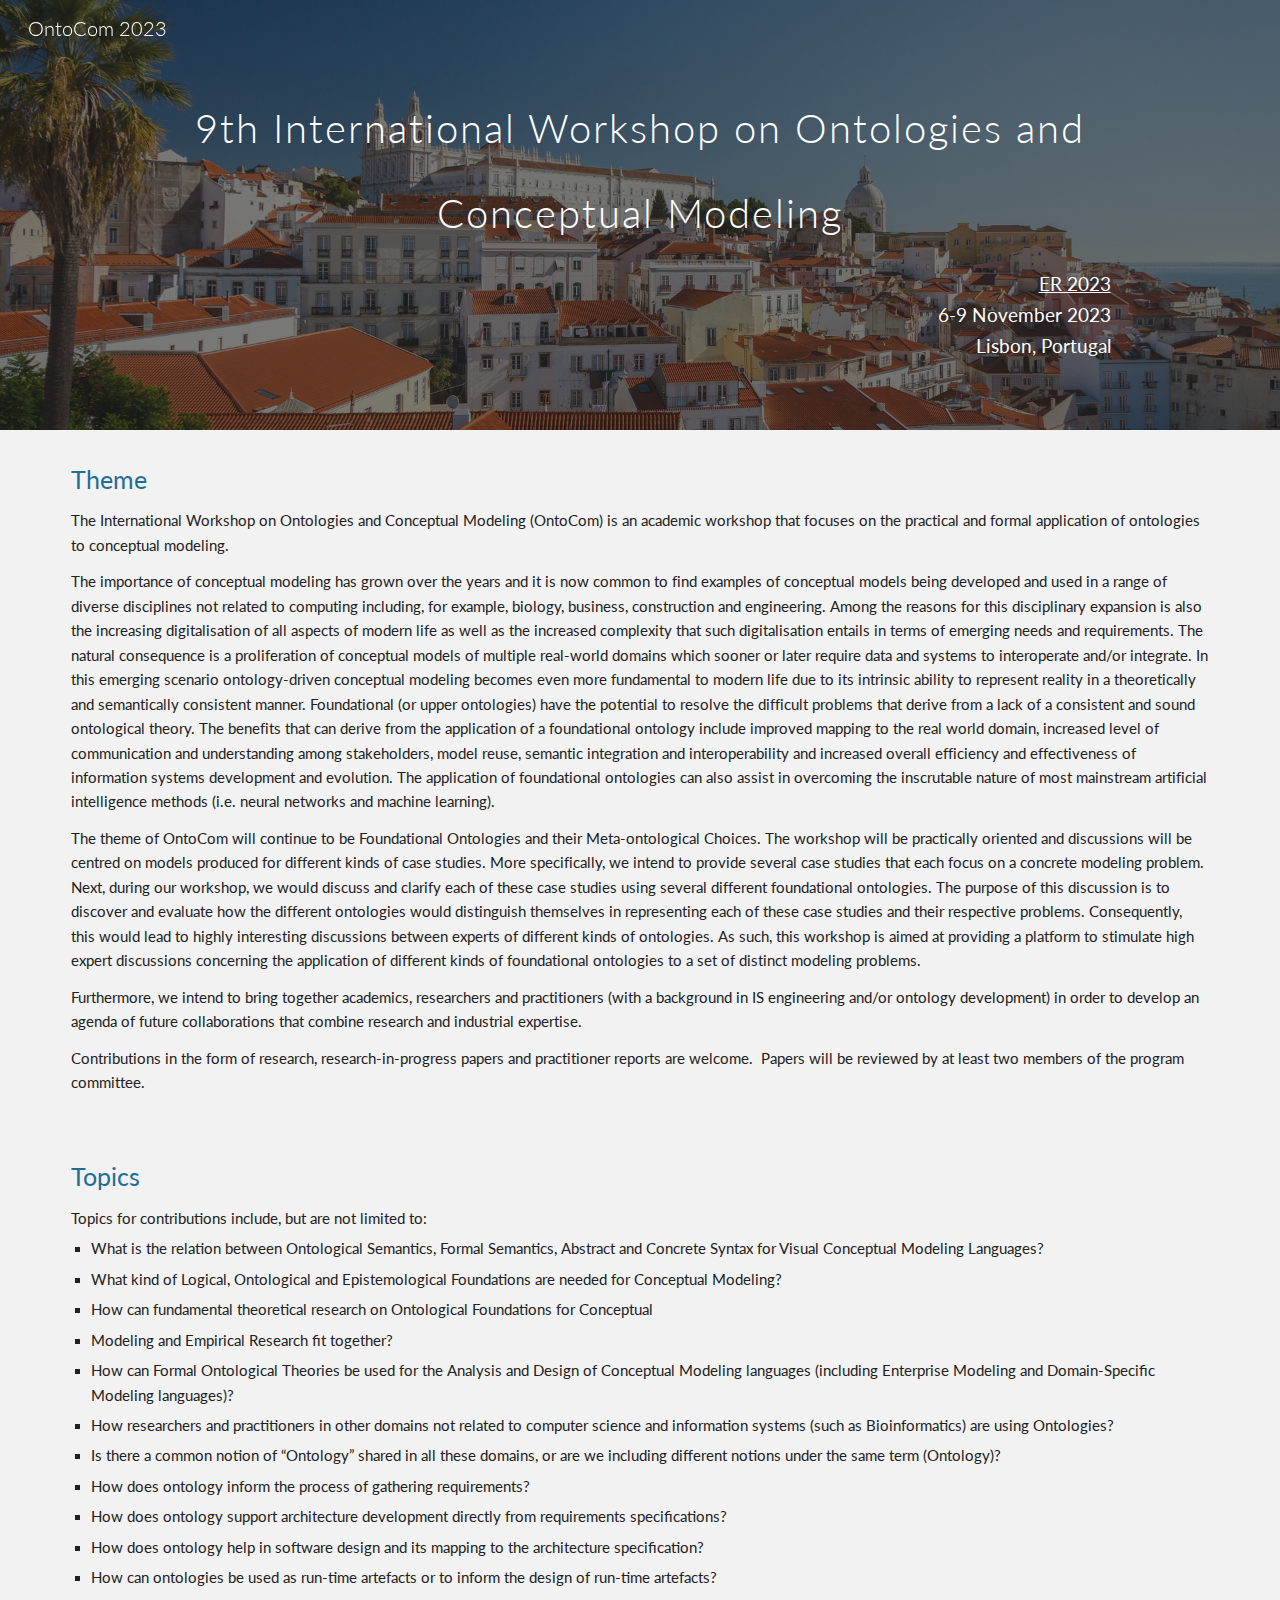
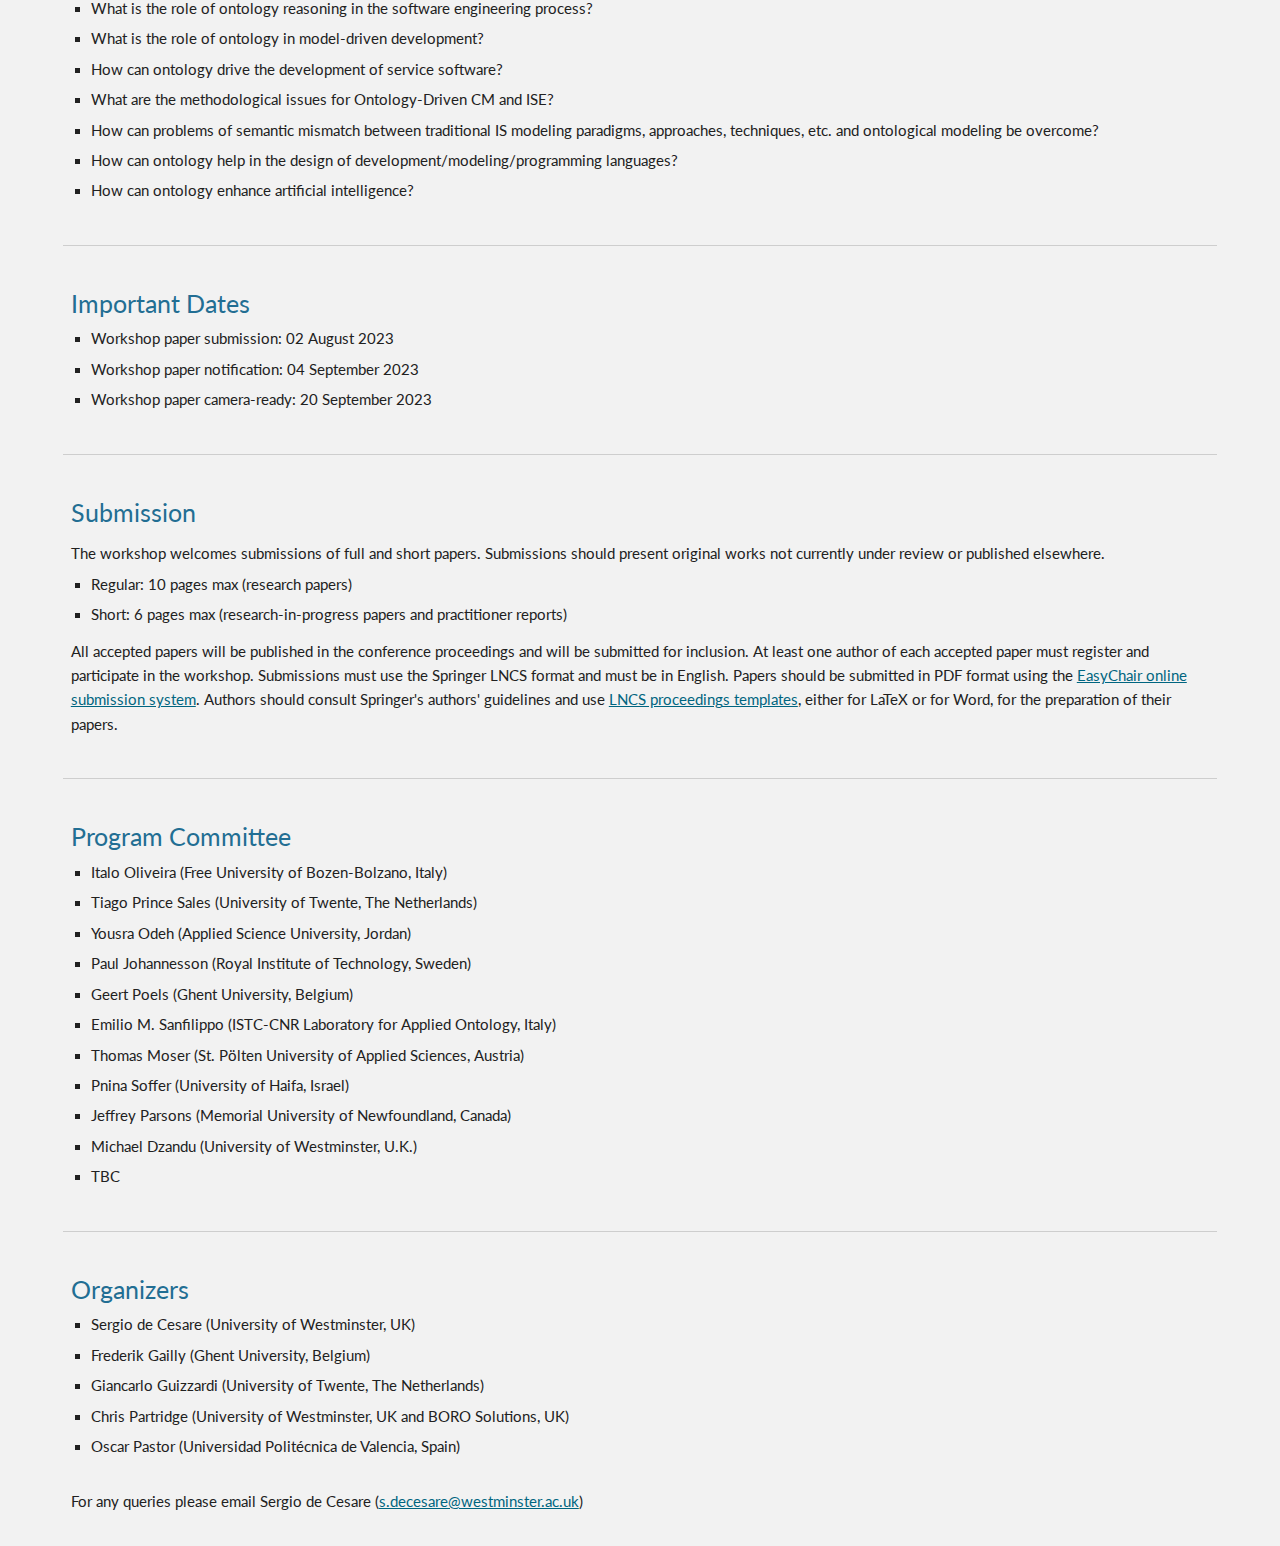
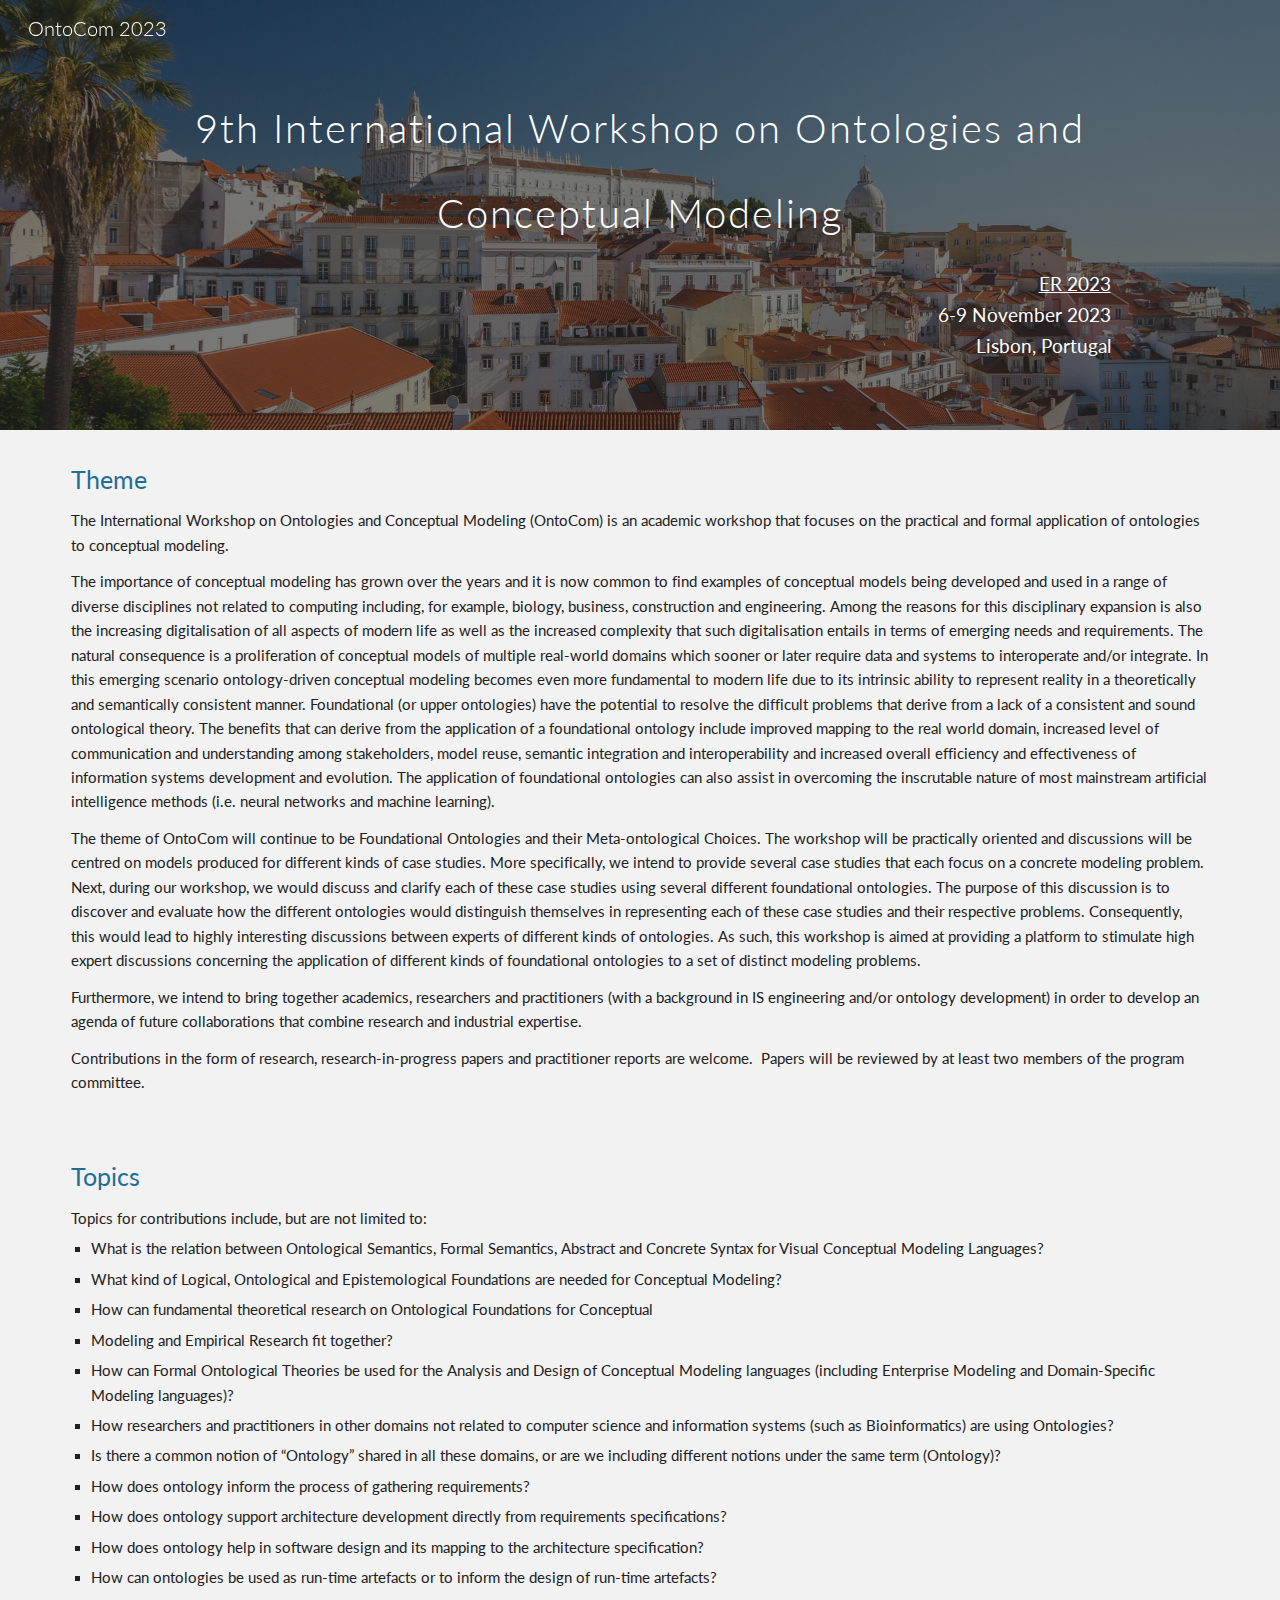
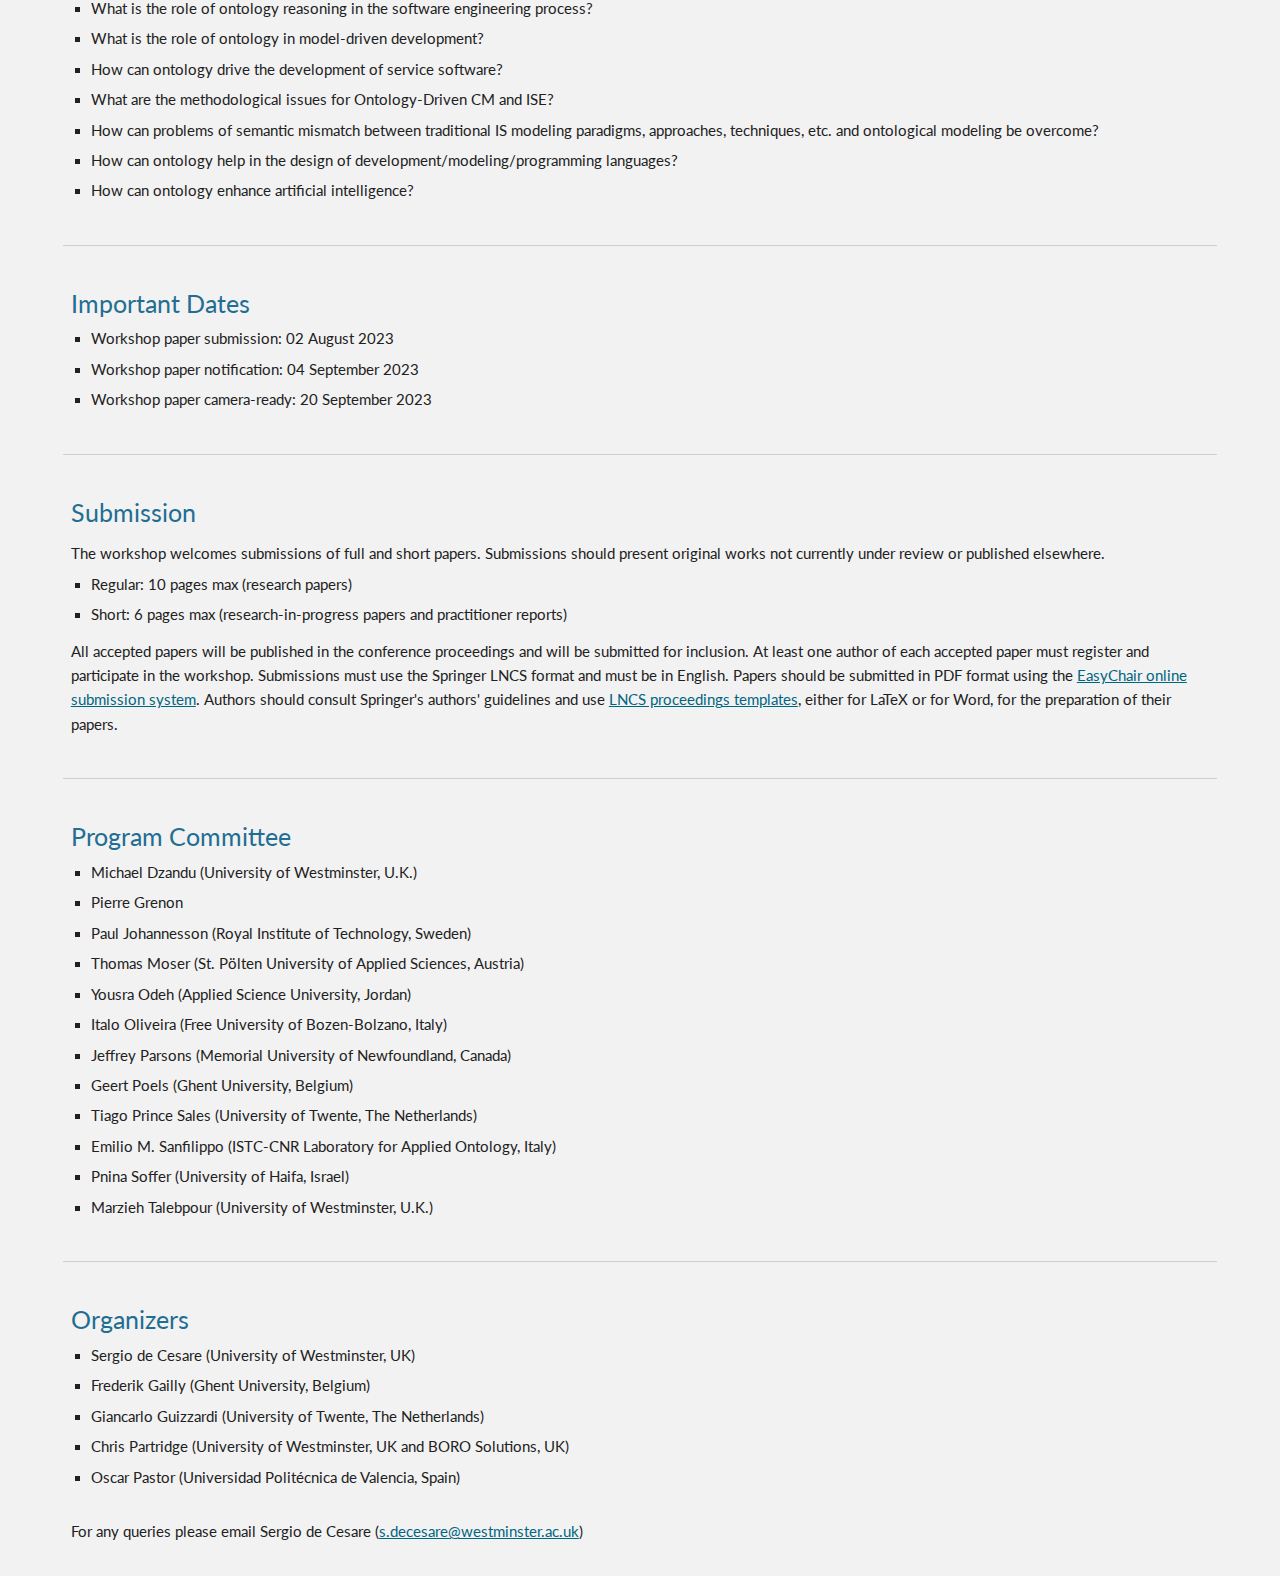
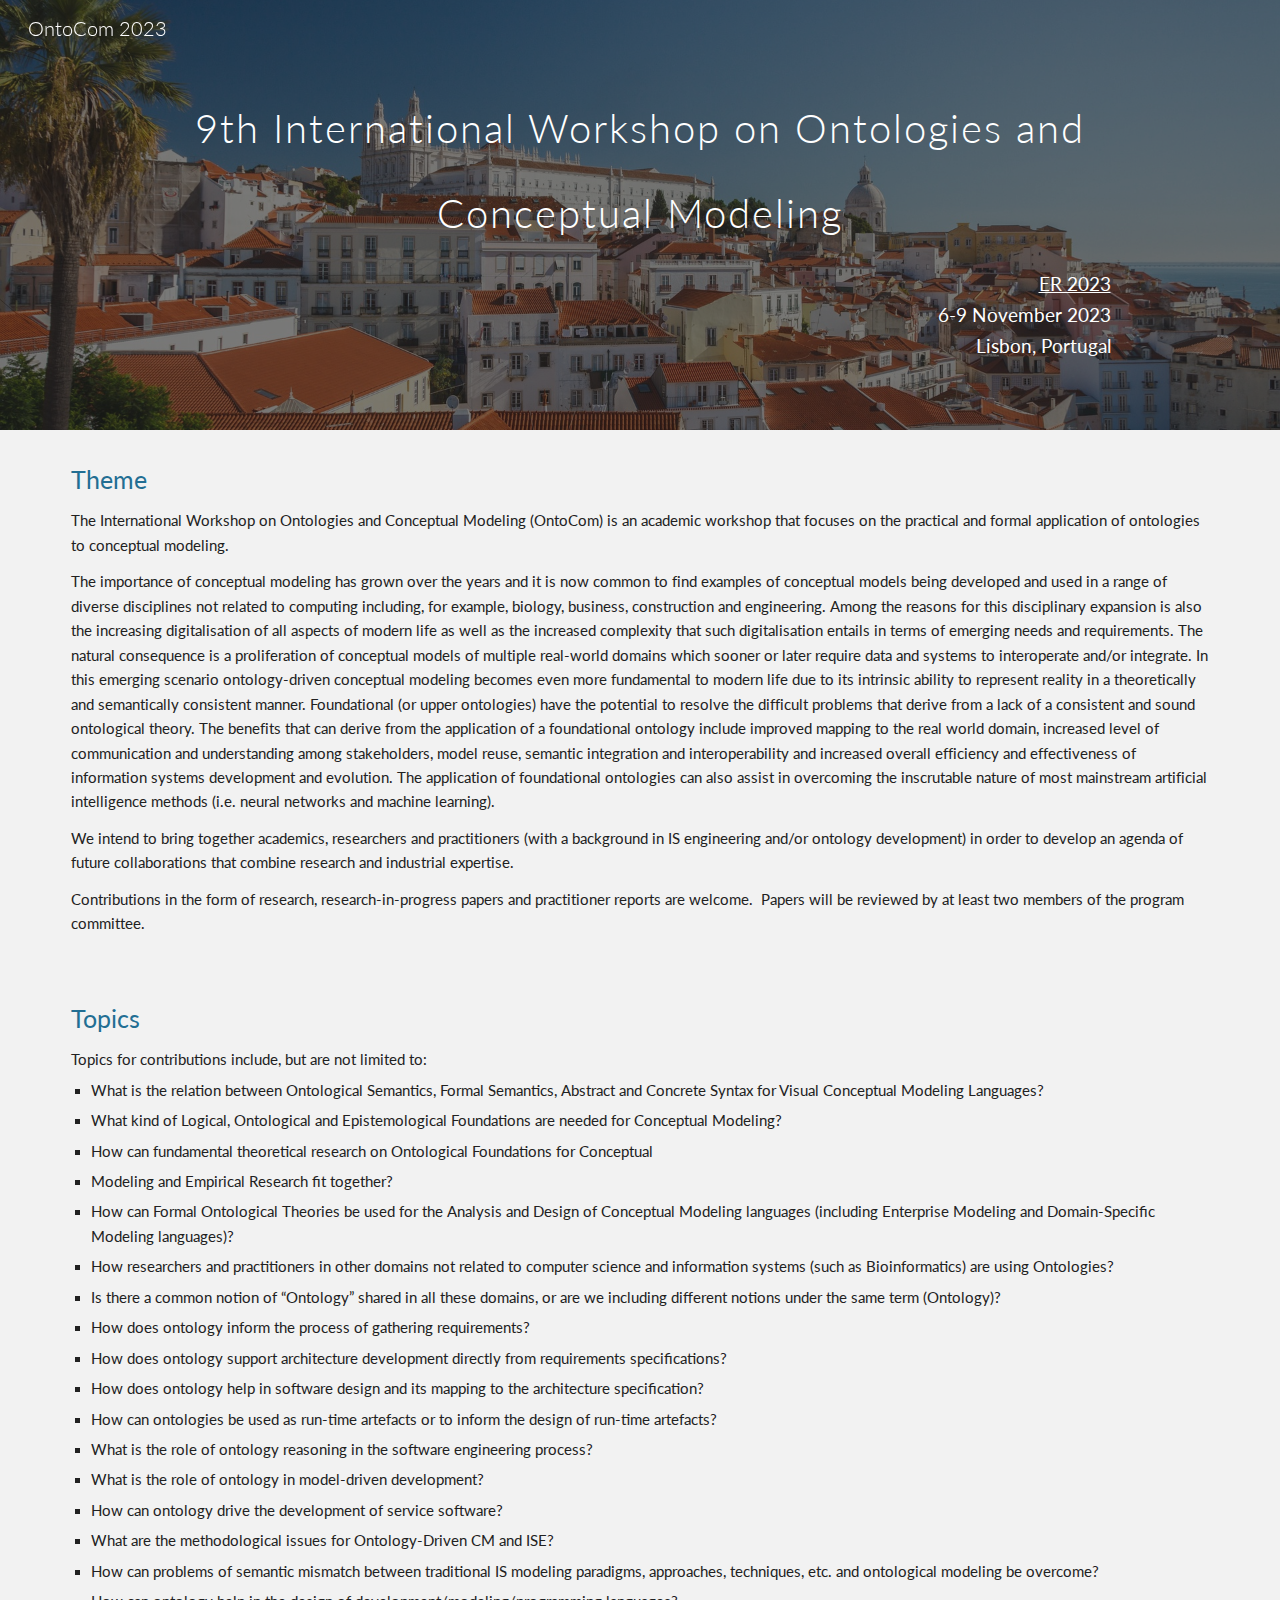
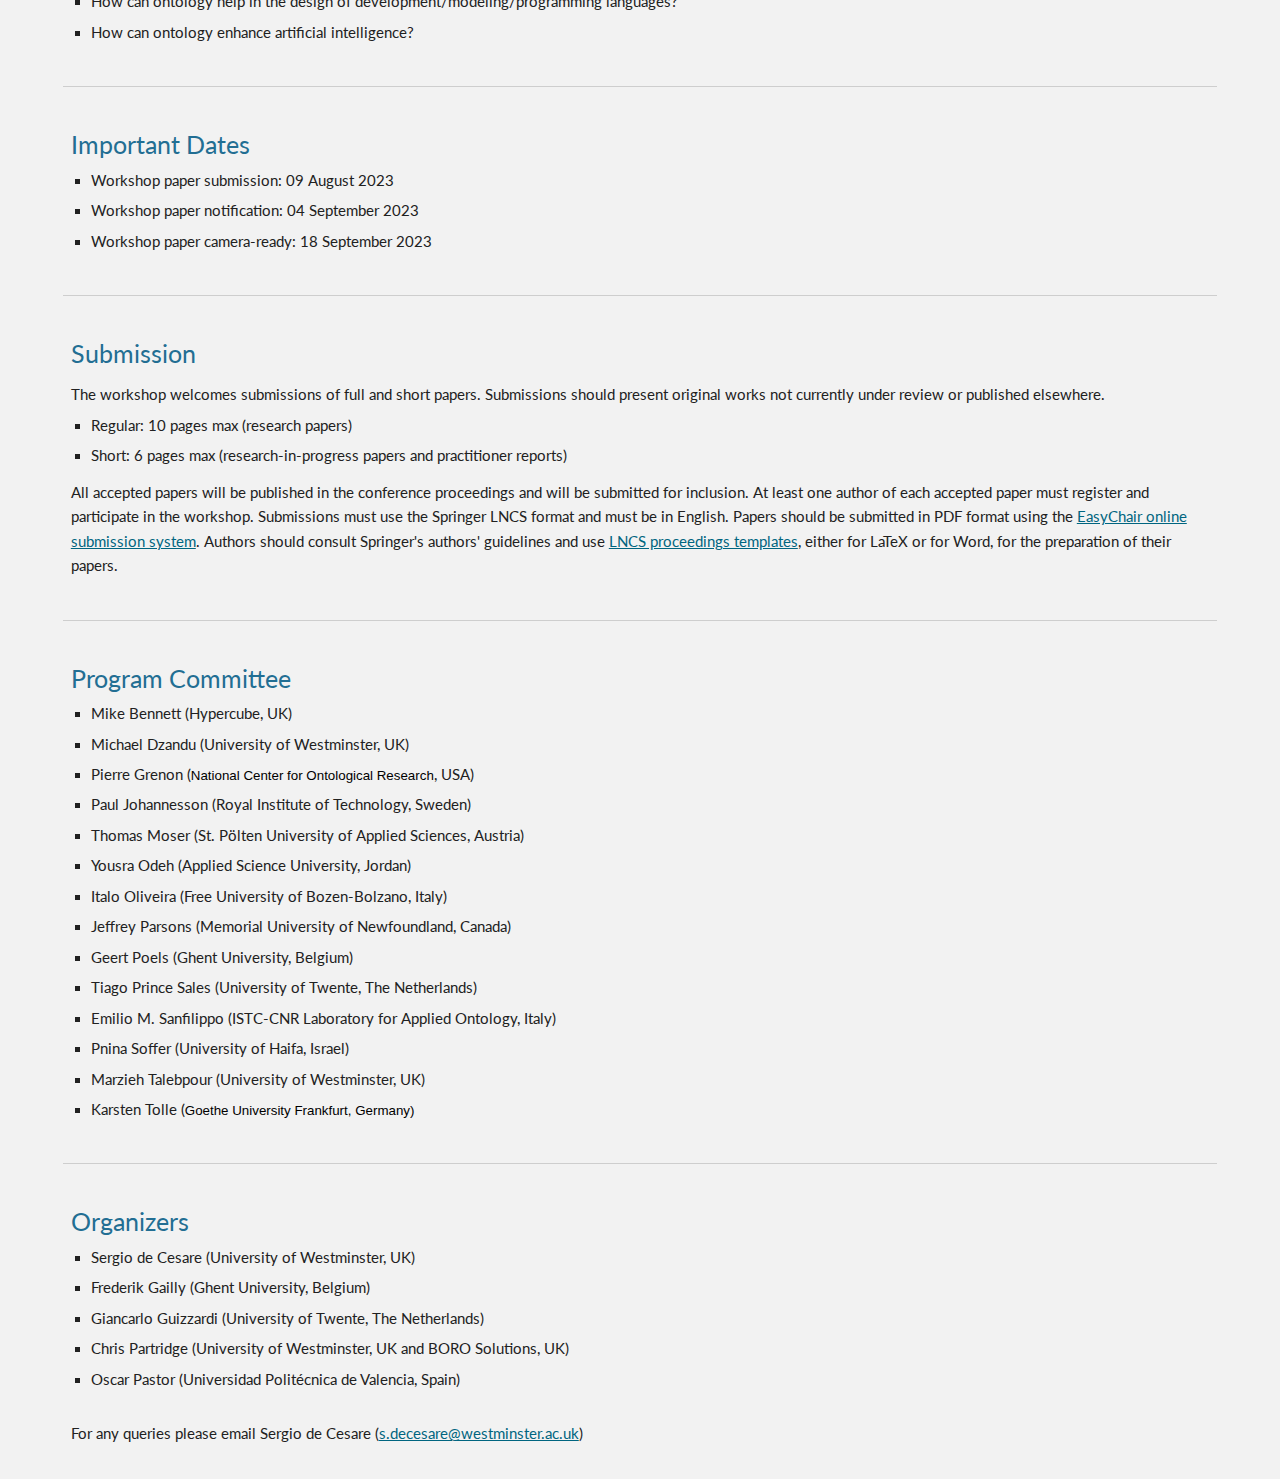
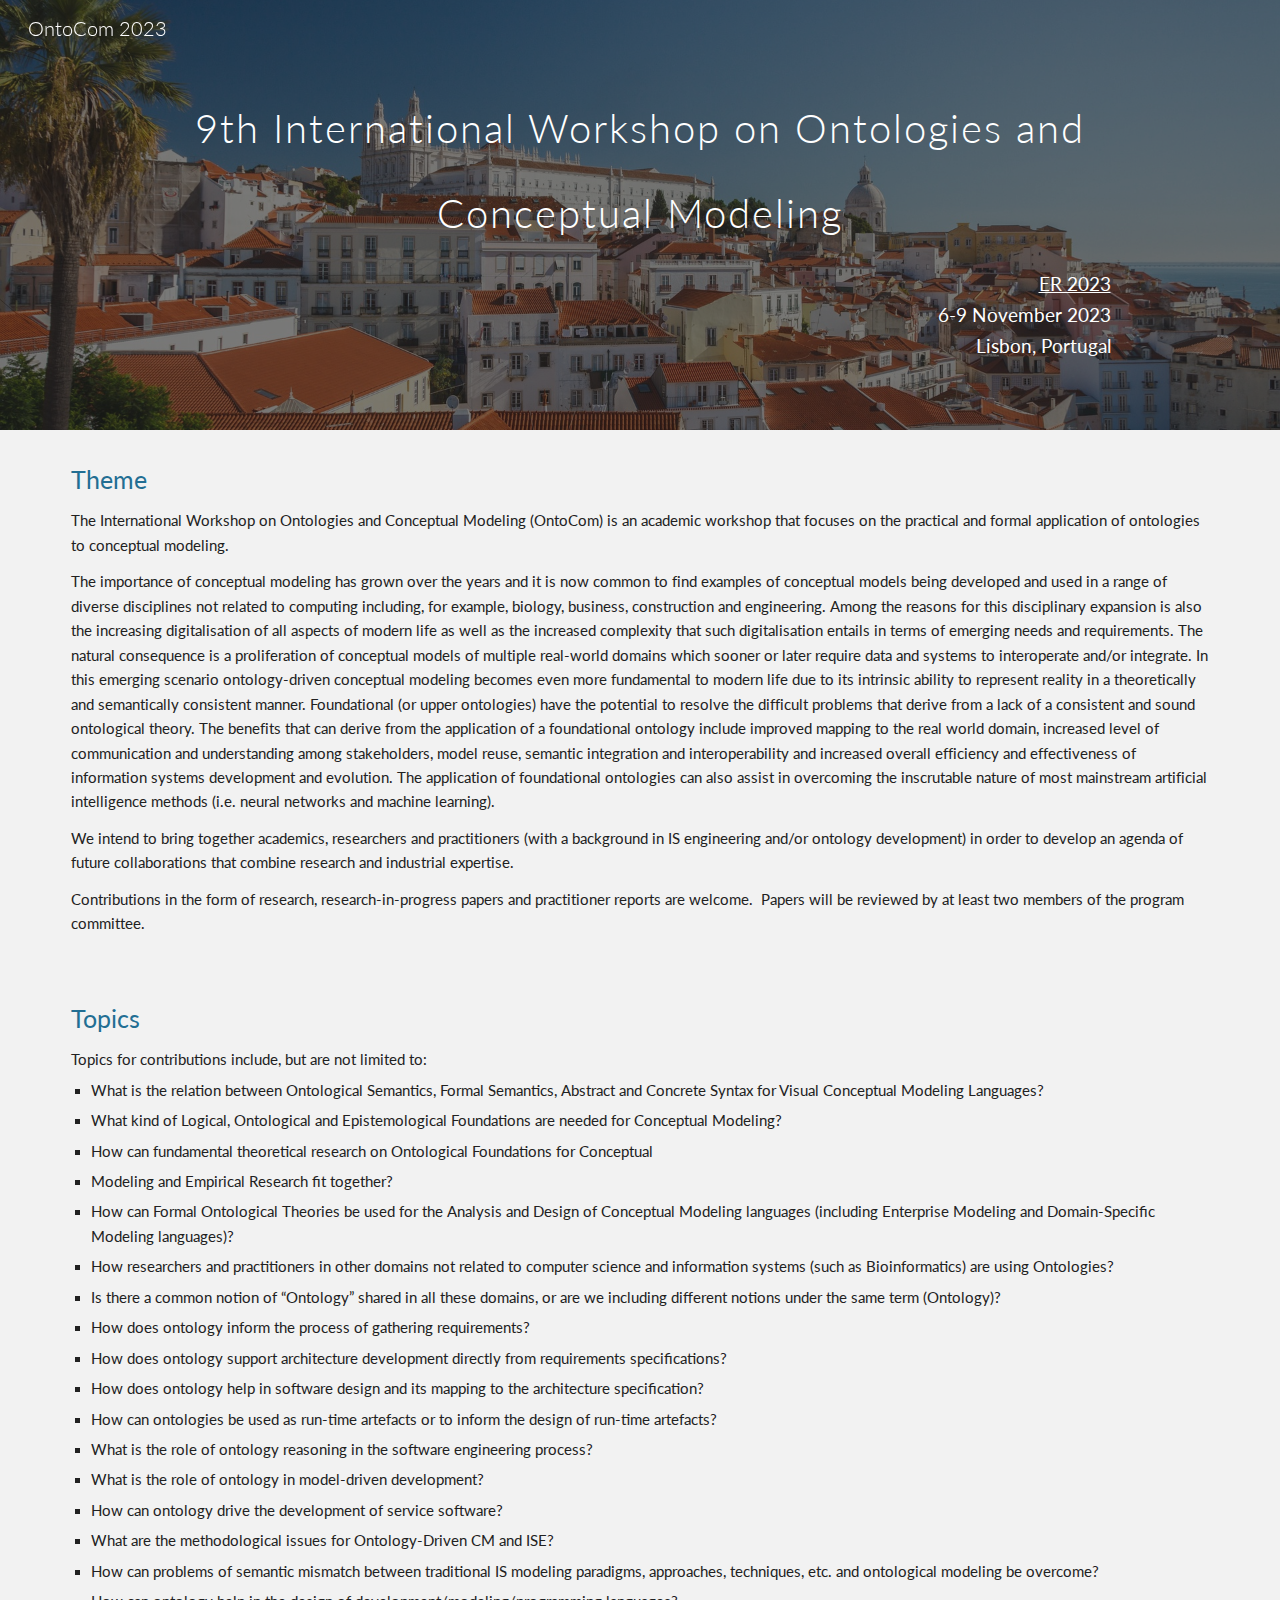
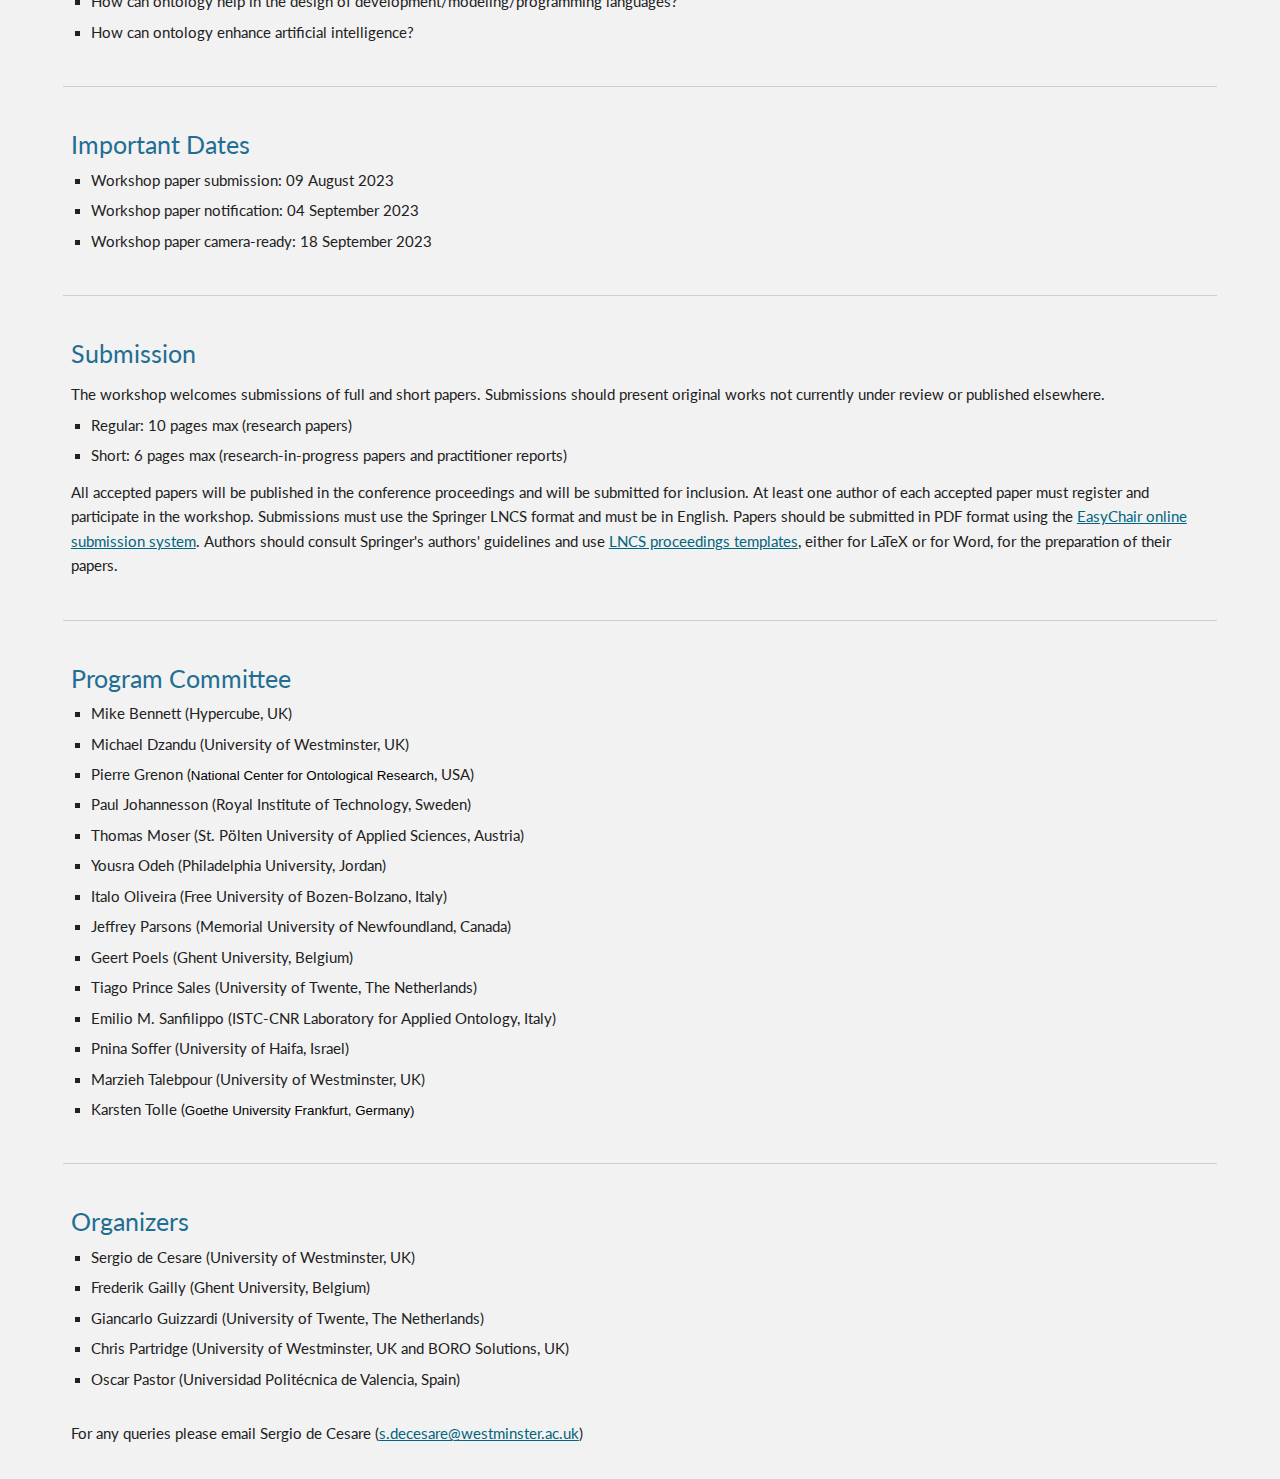
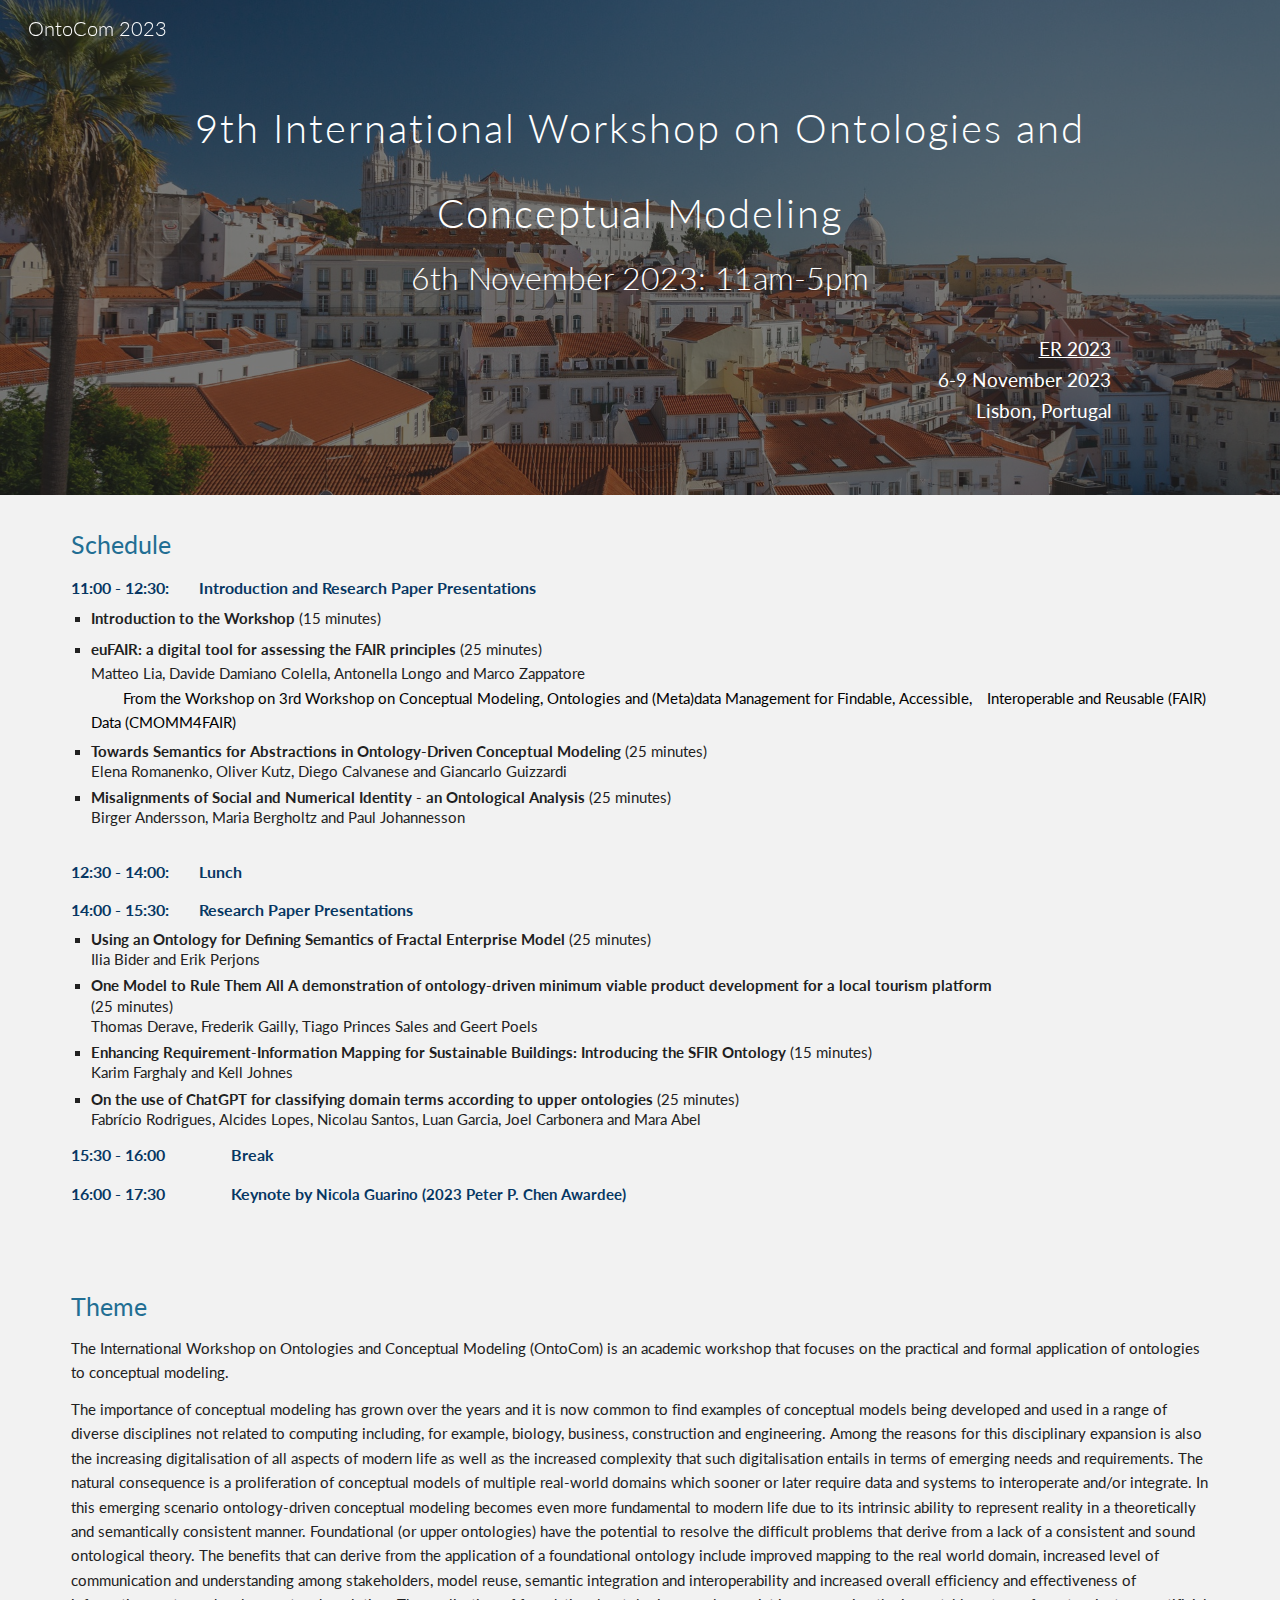
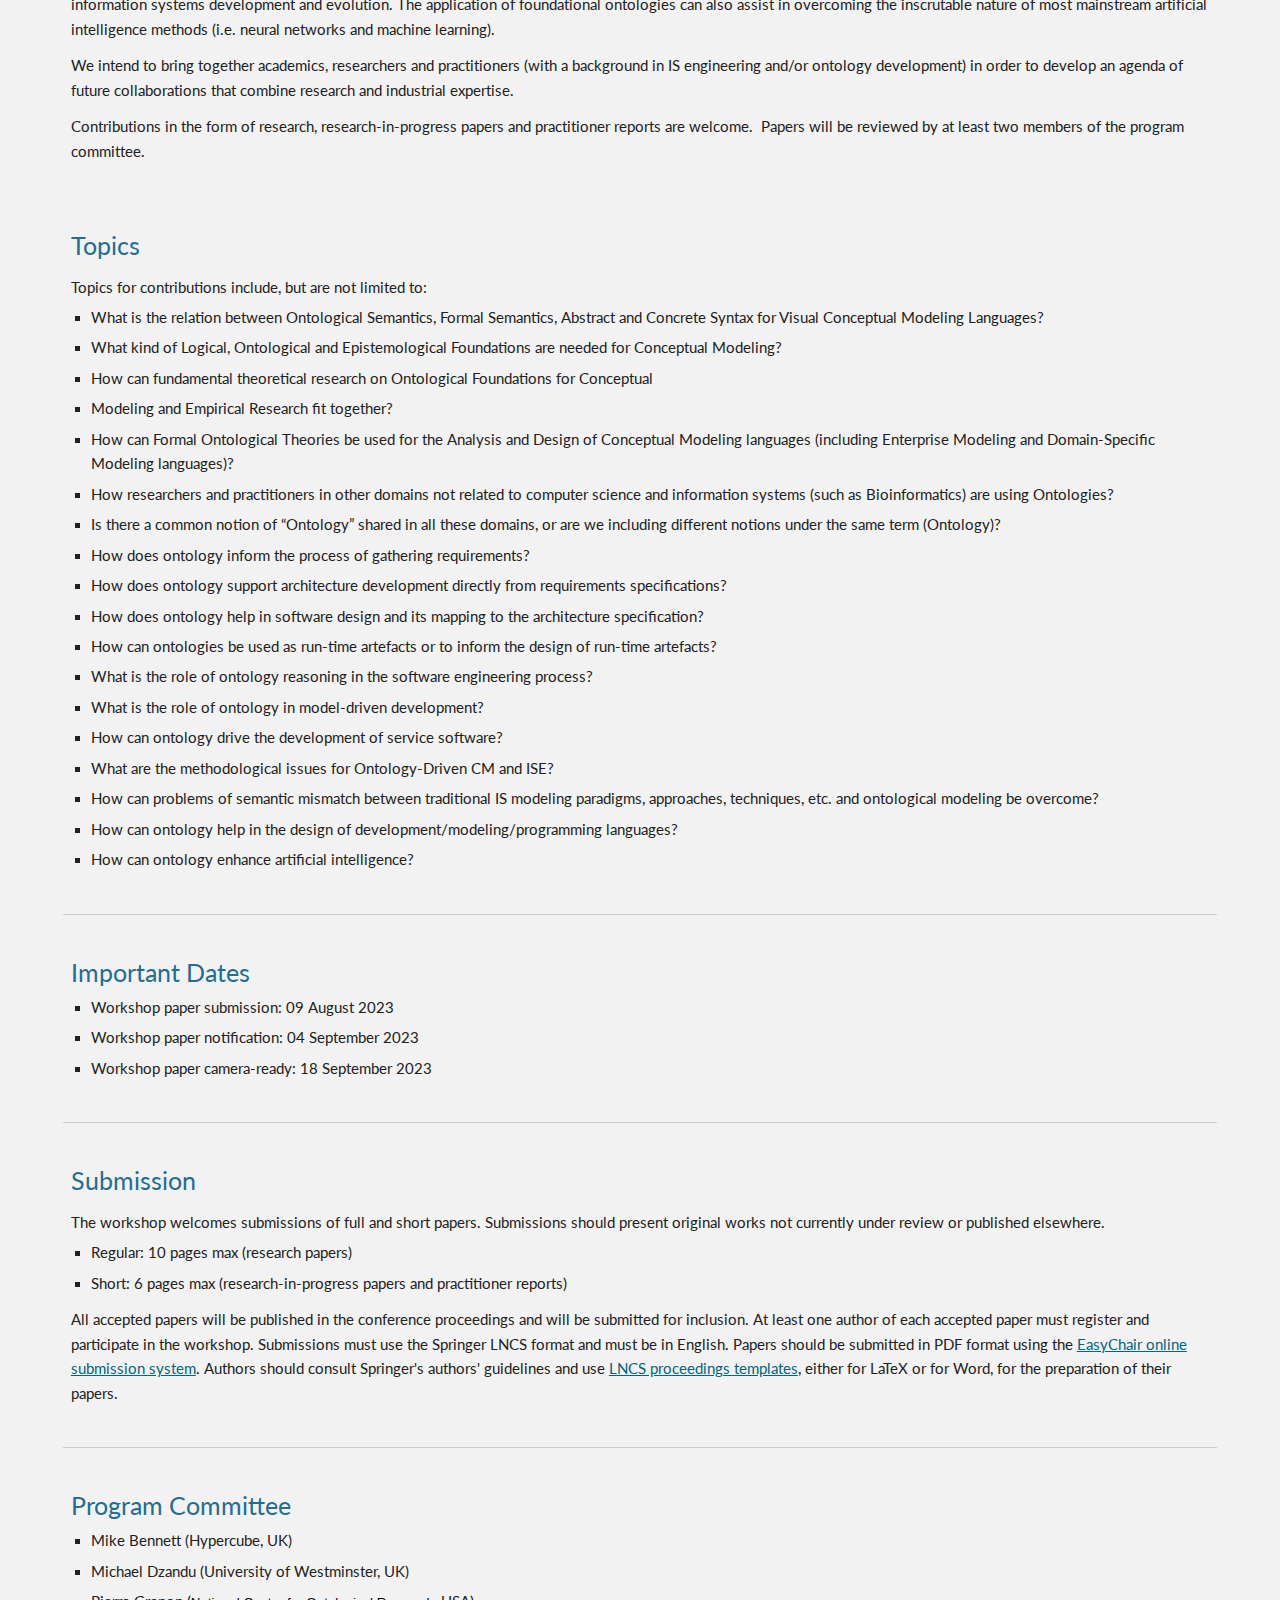
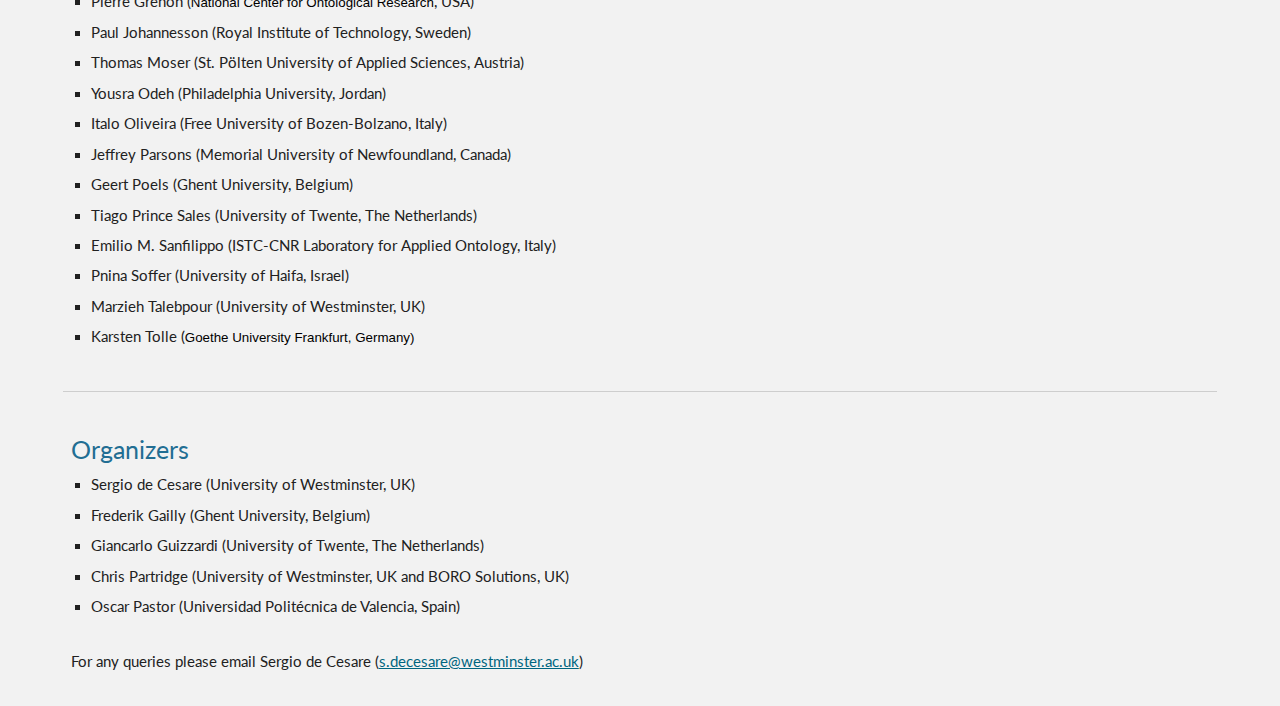
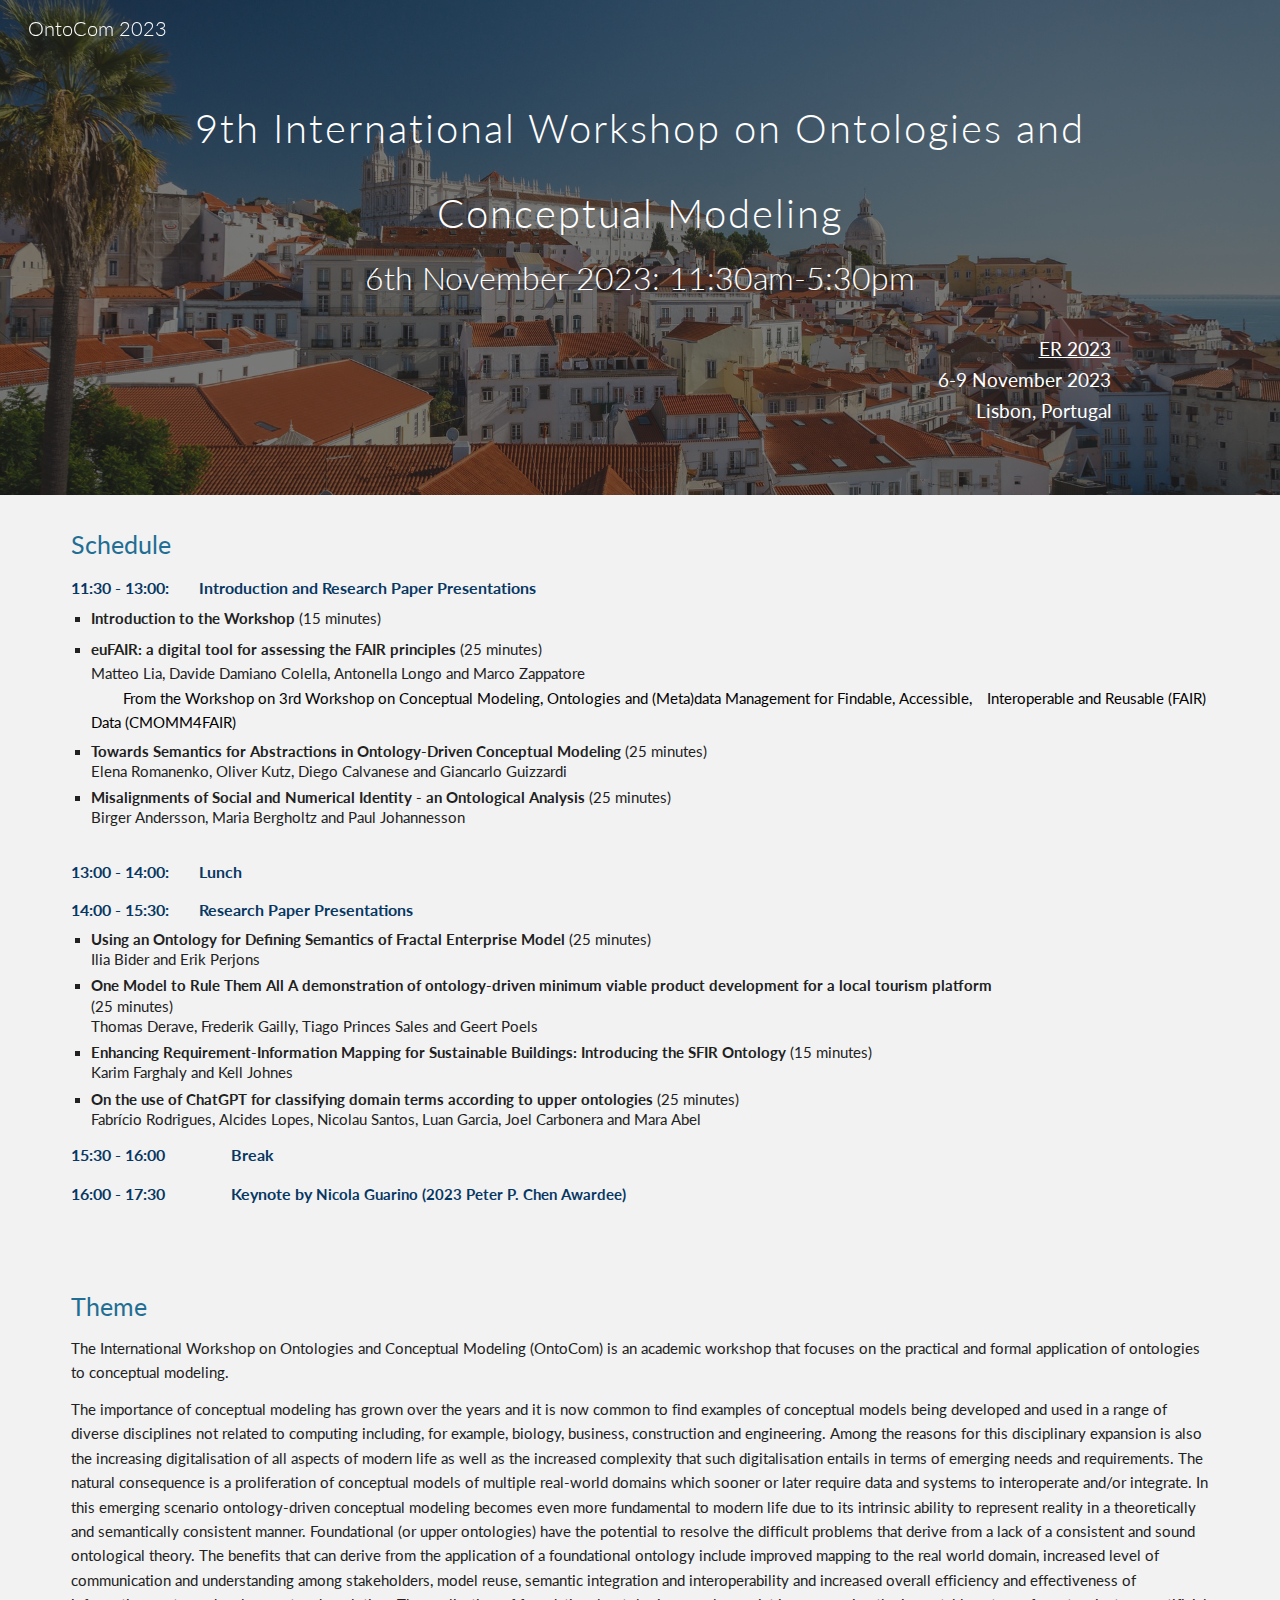
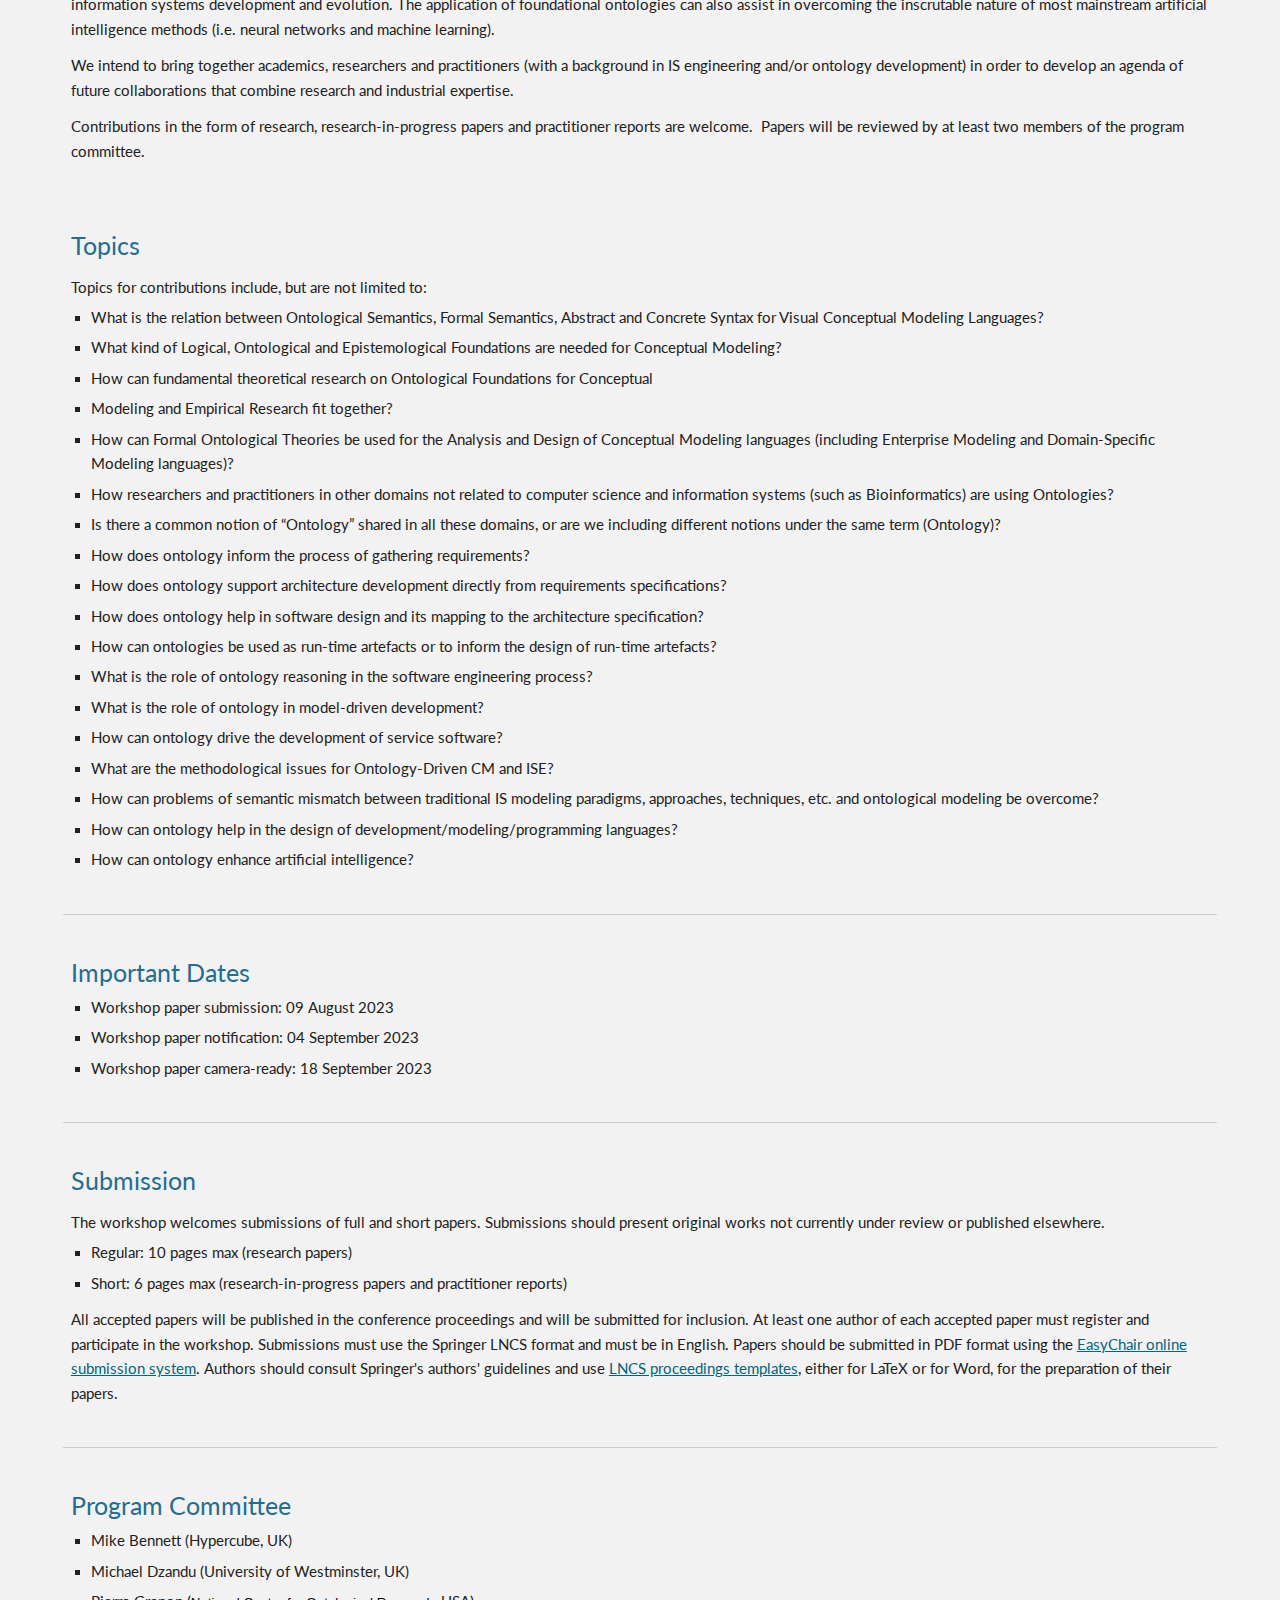
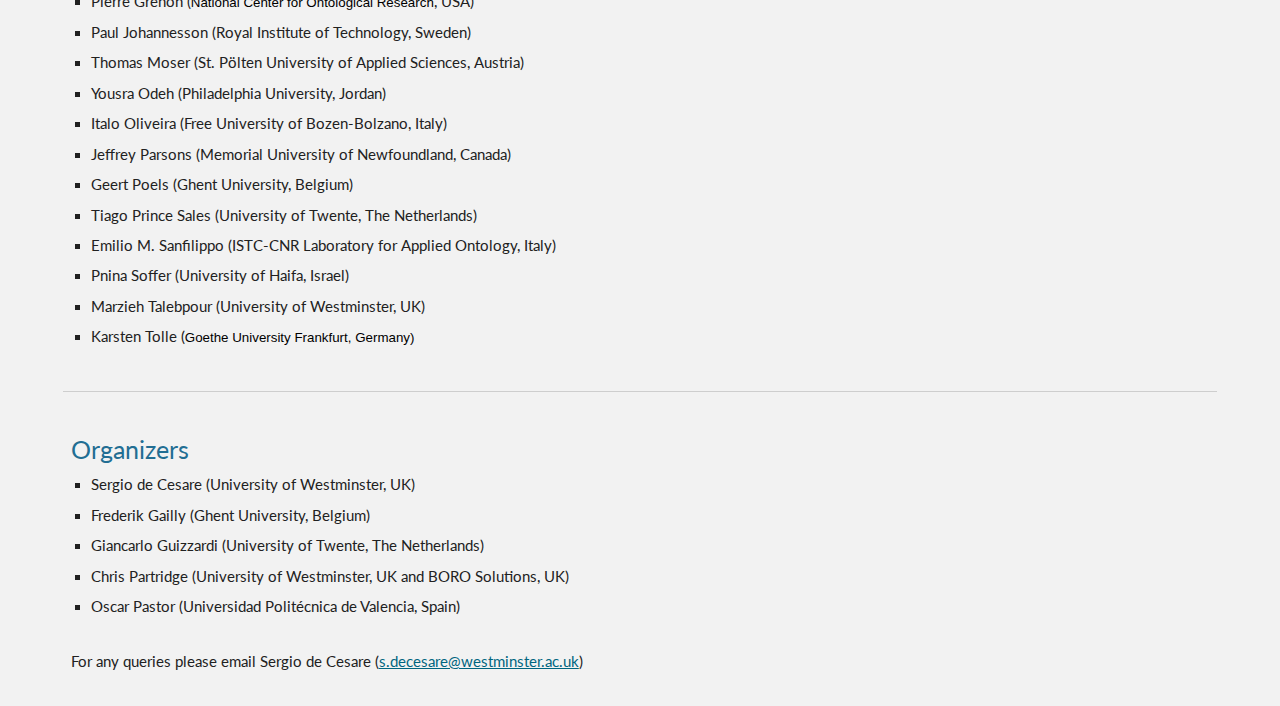
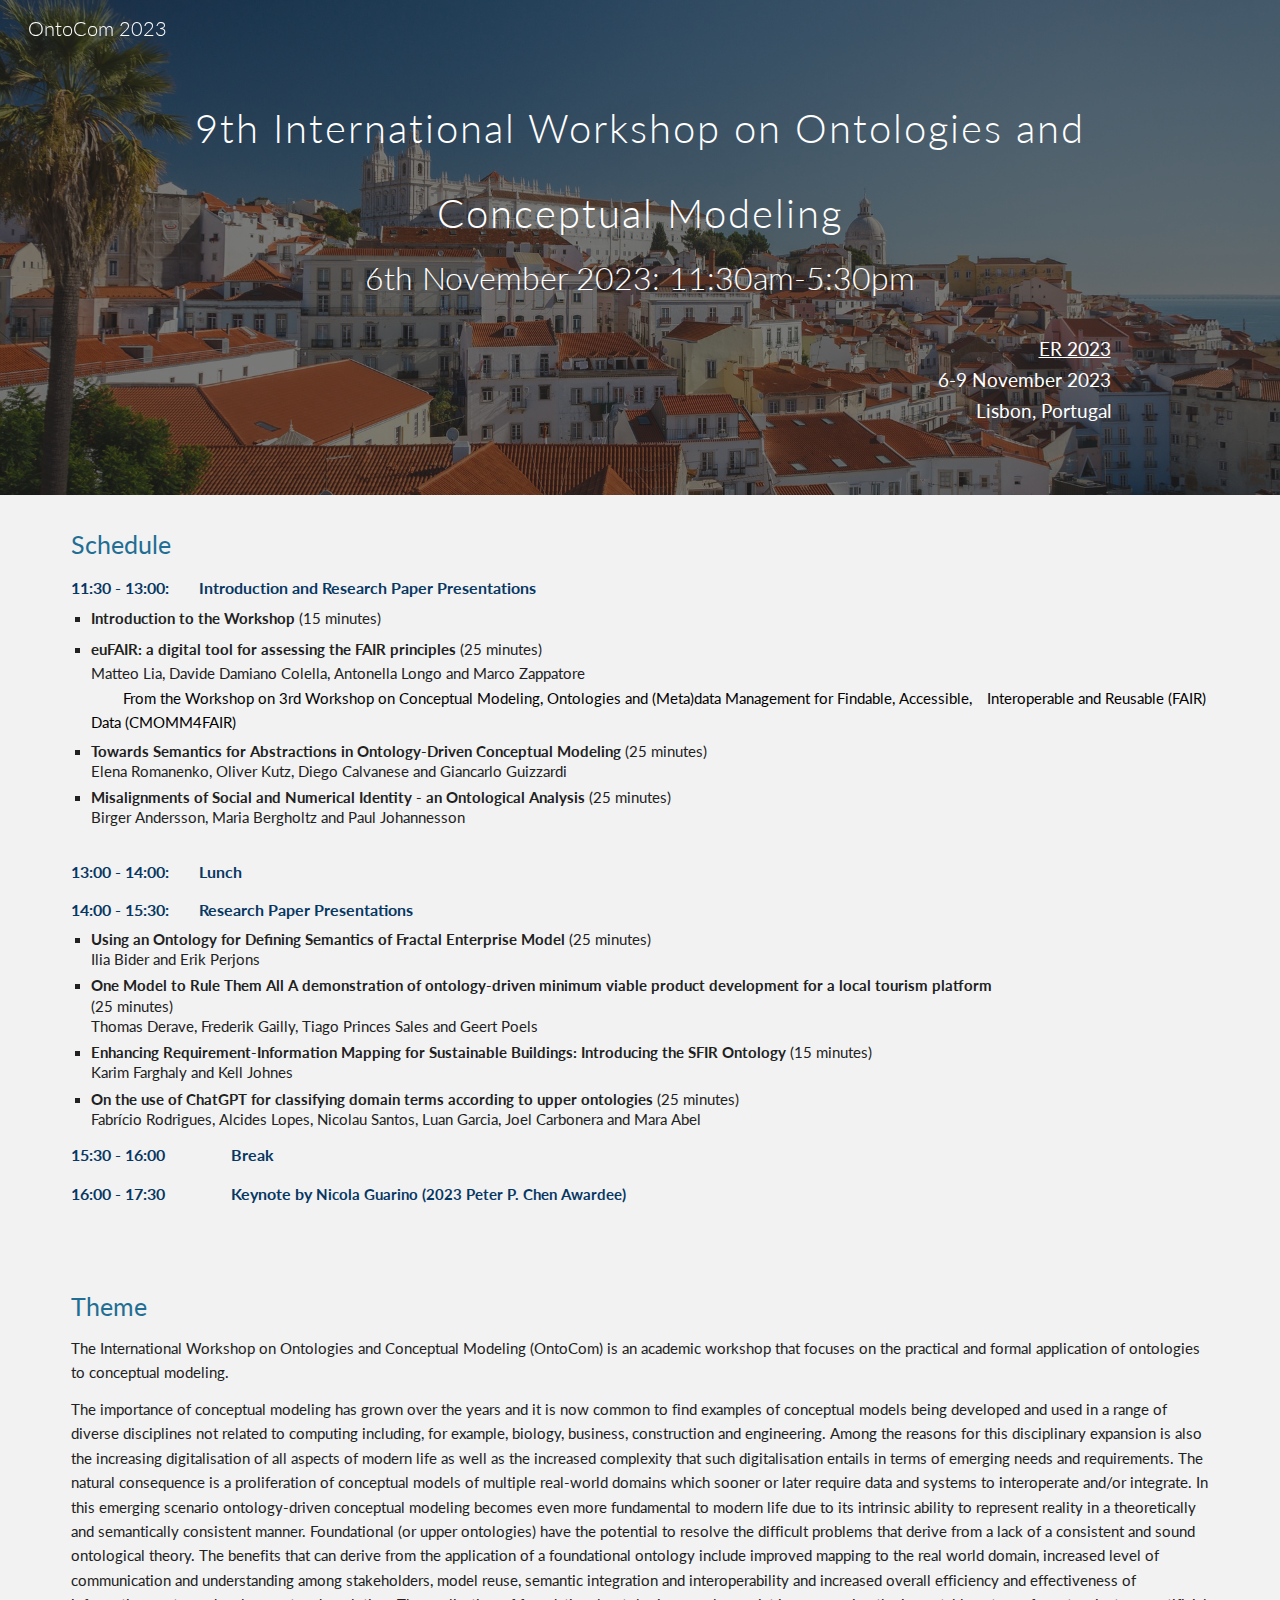
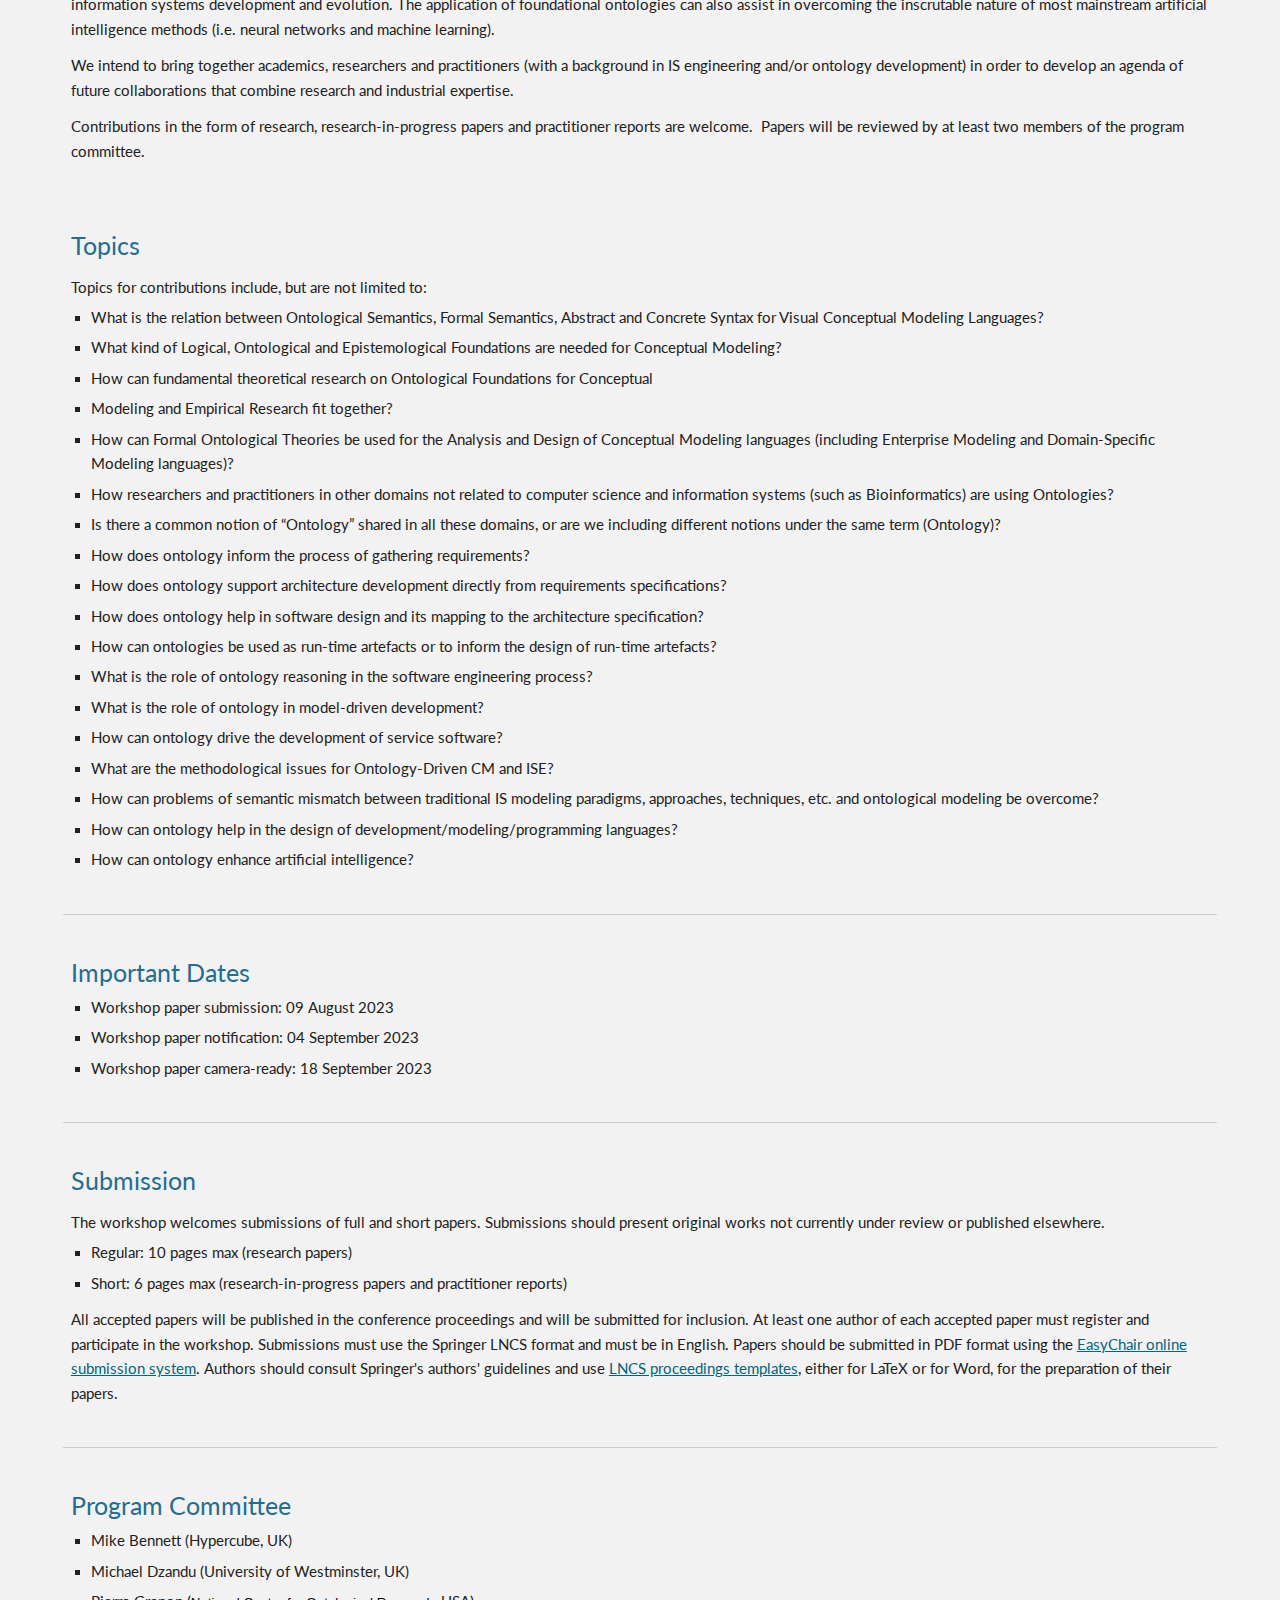
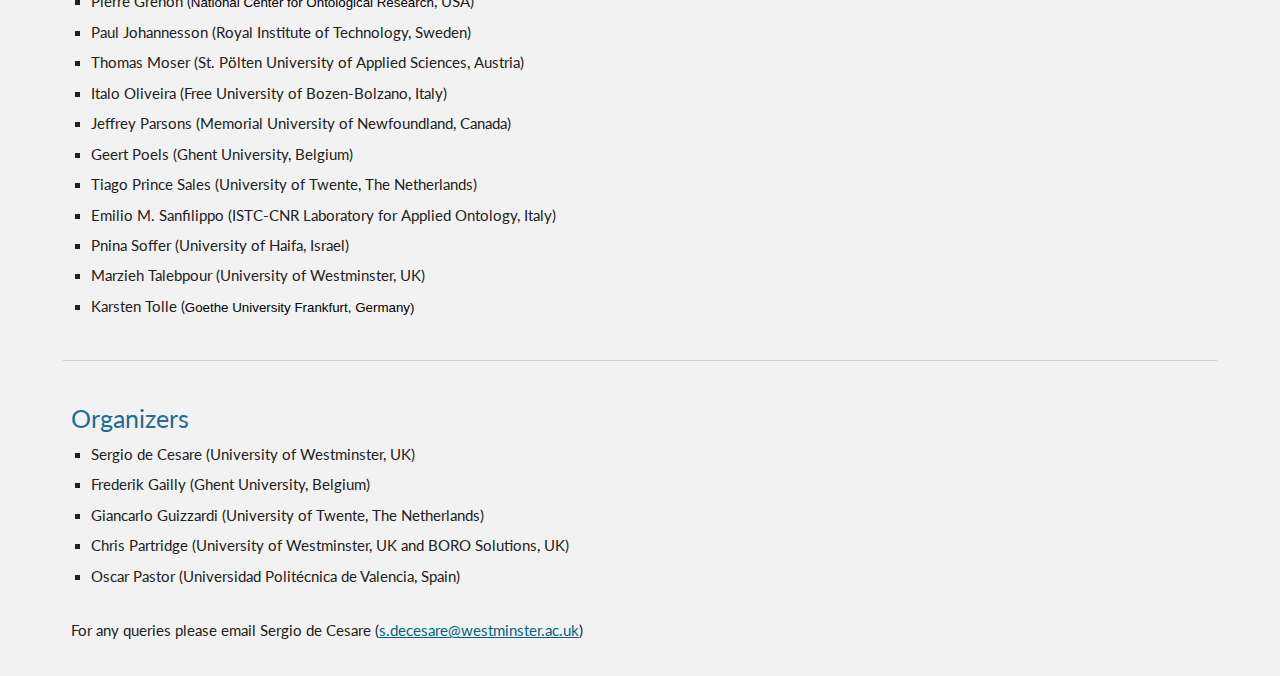
